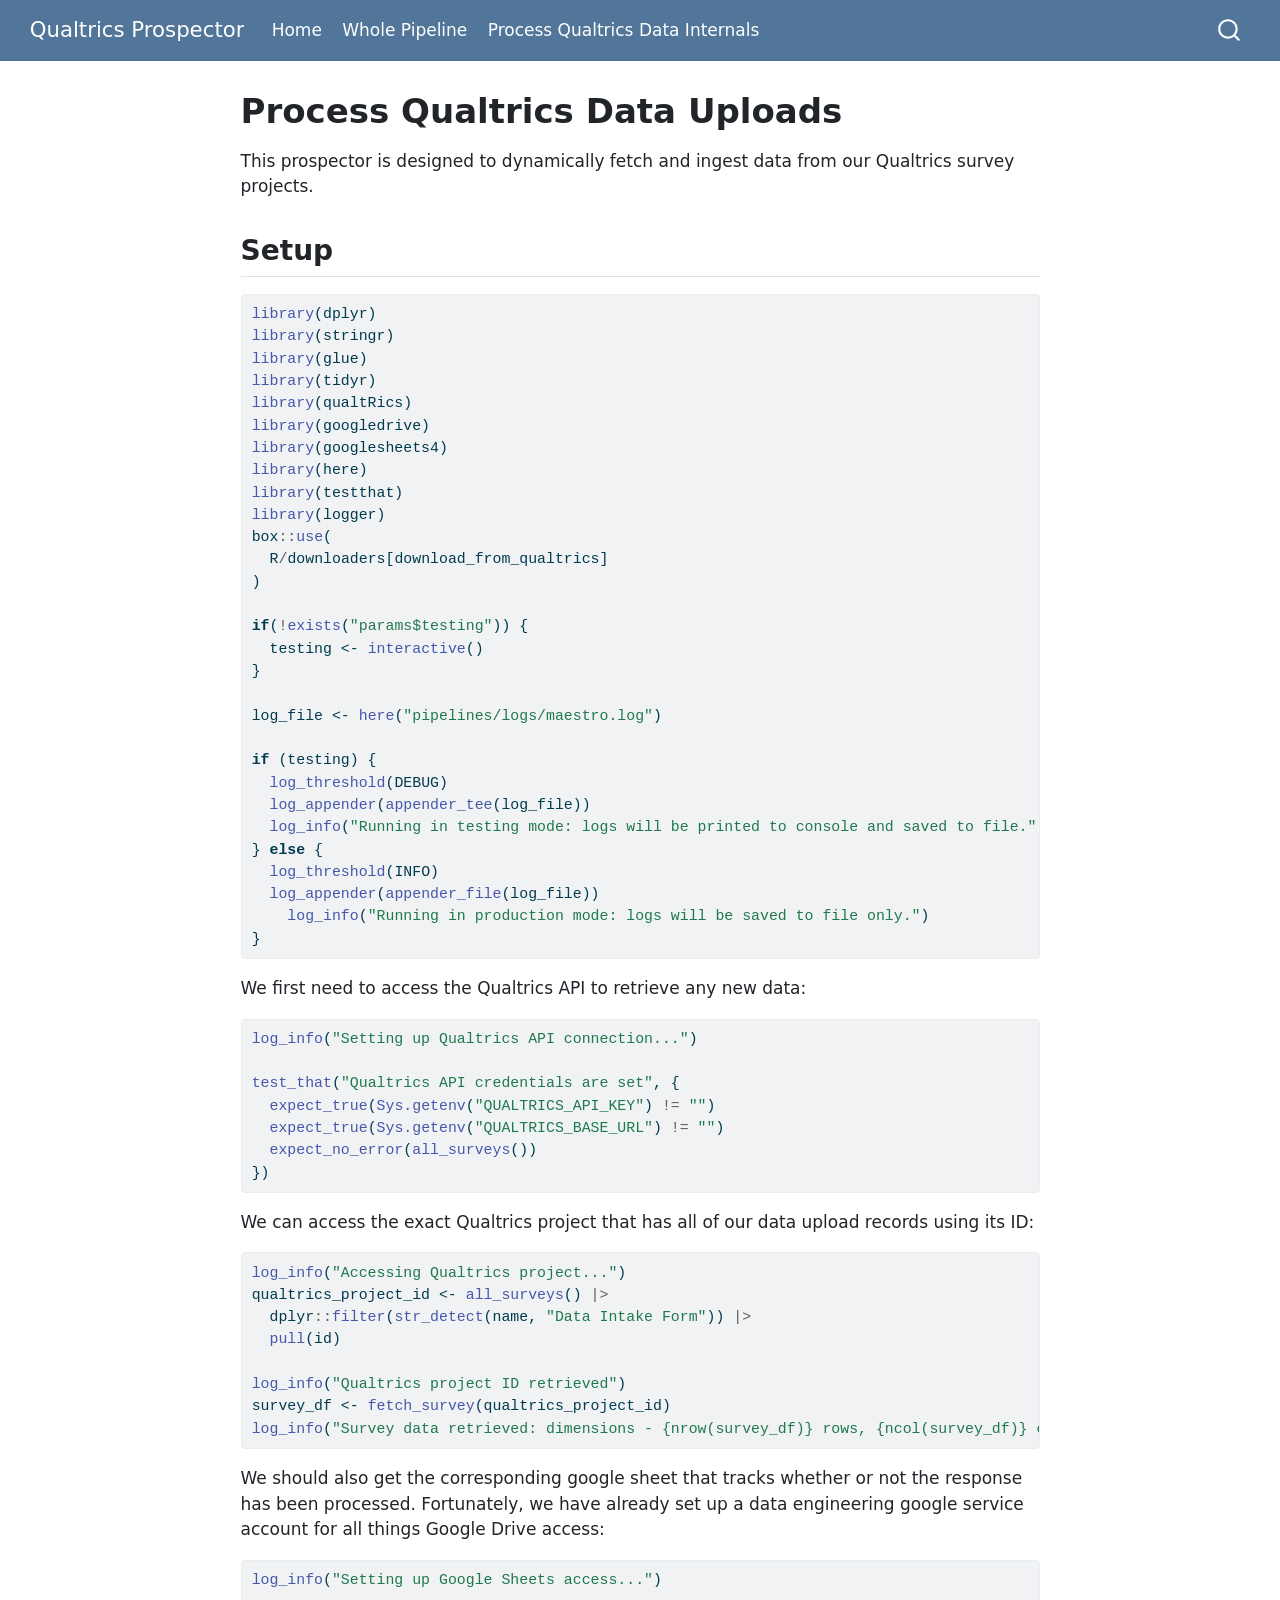
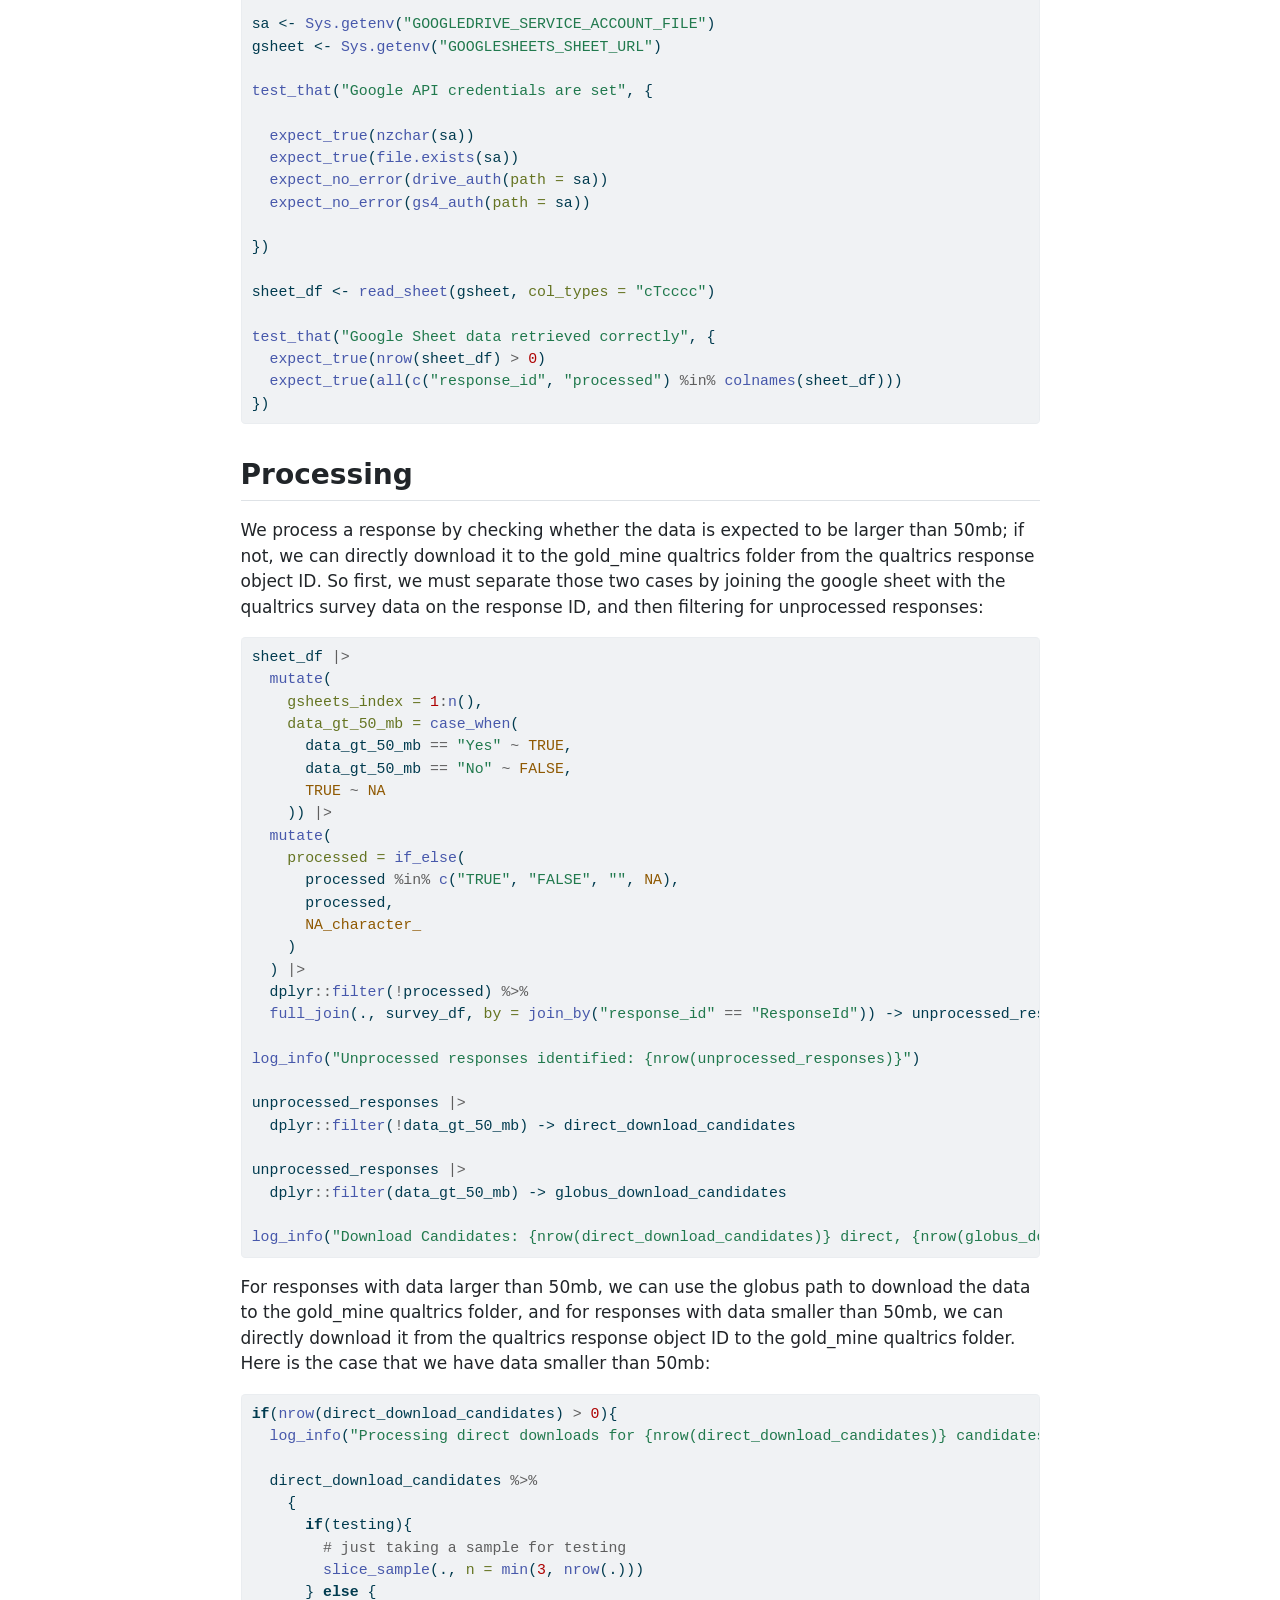
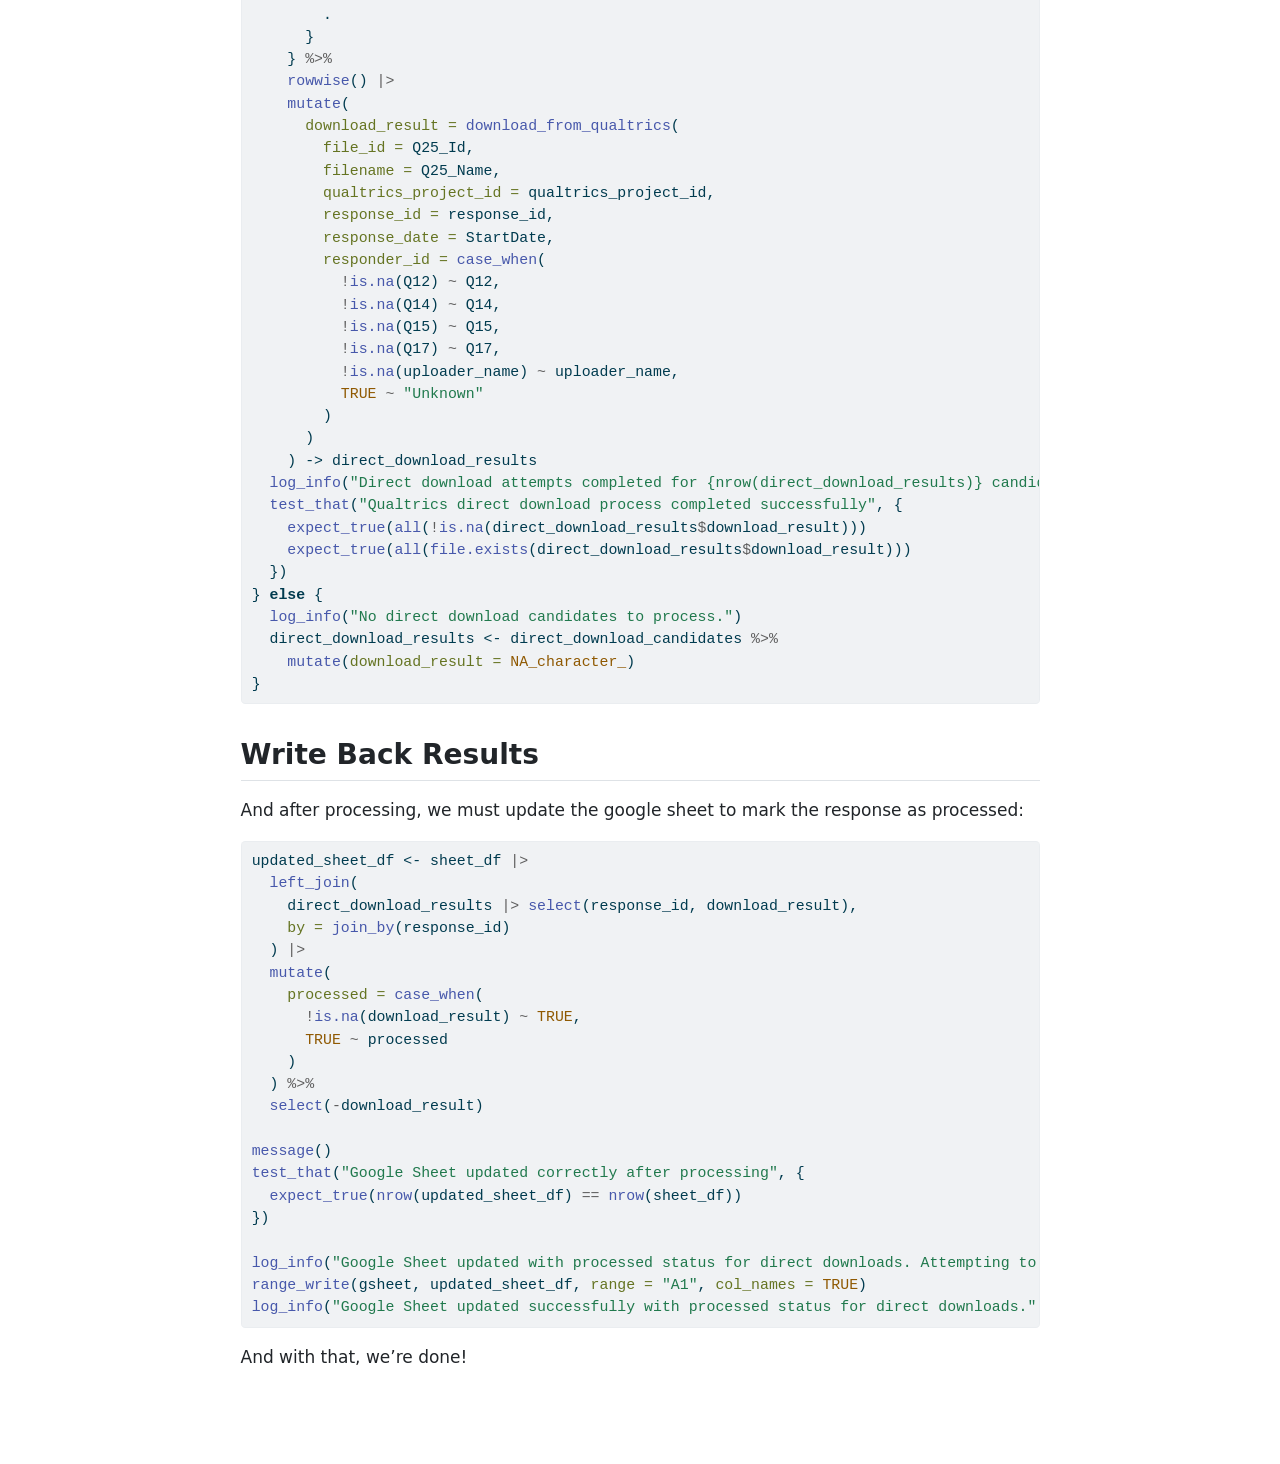
==== docs/notebooks/01_process_qualtrics_data.html @ 0125b968 "cron Maestro Run" ====
<!DOCTYPE html>
<html xmlns="http://www.w3.org/1999/xhtml" lang="en" xml:lang="en"><head>

<meta charset="utf-8">
<meta name="generator" content="quarto-1.9.37">

<meta name="viewport" content="width=device-width, initial-scale=1.0, user-scalable=yes">


<title>Process Qualtrics Data Uploads – Qualtrics Prospector</title>
<style>

code{white-space: pre-wrap;}
span.smallcaps{font-variant: small-caps;}
div.columns{display: flex; gap: min(4vw, 1.5em);}
div.column{flex: auto; overflow-x: auto;}
div.hanging-indent{margin-left: 1.5em; text-indent: -1.5em;}
ul.task-list{list-style: none;}
ul.task-list li input[type="checkbox"] {
width: 0.8em;
margin: 0 0.8em 0.2em -1em;  vertical-align: middle;
}

html { -webkit-text-size-adjust: 100%; }
pre > code.sourceCode { white-space: pre; position: relative; }
pre > code.sourceCode > span { display: inline-block; line-height: 1.25; }
pre > code.sourceCode > span:empty { height: 1.2em; }
.sourceCode { overflow: visible; }
code.sourceCode > span { color: inherit; text-decoration: inherit; }
div.sourceCode { margin: 1em 0; }
pre.sourceCode { margin: 0; }
@media screen {
div.sourceCode { overflow: auto; }
}
@media print {
pre > code.sourceCode { white-space: pre-wrap; }
pre > code.sourceCode > span { text-indent: -5em; padding-left: 5em; }
}
pre.numberSource code
{ counter-reset: source-line 0; }
pre.numberSource code > span
{ position: relative; left: -4em; counter-increment: source-line; }
pre.numberSource code > span > a:first-child::before
{ content: counter(source-line);
position: relative; left: -1em; text-align: right; vertical-align: baseline;
border: none; display: inline-block;
-webkit-touch-callout: none; -webkit-user-select: none;
-khtml-user-select: none; -moz-user-select: none;
-ms-user-select: none; user-select: none;
padding: 0 4px; width: 4em;
}
pre.numberSource { margin-left: 3em; padding-left: 4px; }
div.sourceCode
{ }
@media screen {
pre > code.sourceCode > span > a:first-child::before { text-decoration: underline; }
}
</style>


<script>const headroomChanged = new CustomEvent("quarto-hrChanged", {
  detail: {},
  bubbles: true,
  cancelable: false,
  composed: false,
});

const announceDismiss = () => {
  const annEl = window.document.getElementById("quarto-announcement");
  if (annEl) {
    annEl.remove();

    const annId = annEl.getAttribute("data-announcement-id");
    window.localStorage.setItem(`quarto-announce-${annId}`, "true");
  }
};

const announceRegister = () => {
  const annEl = window.document.getElementById("quarto-announcement");
  if (annEl) {
    const annId = annEl.getAttribute("data-announcement-id");
    const isDismissed =
      window.localStorage.getItem(`quarto-announce-${annId}`) || false;
    if (isDismissed) {
      announceDismiss();
      return;
    } else {
      annEl.classList.remove("hidden");
    }

    const actionEl = annEl.querySelector(".quarto-announcement-action");
    if (actionEl) {
      actionEl.addEventListener("click", function (e) {
        e.preventDefault();
        // Hide the bar immediately
        announceDismiss();
      });
    }
  }
};

window.document.addEventListener("DOMContentLoaded", function () {
  let init = false;

  announceRegister();

  // Manage the back to top button, if one is present.
  let lastScrollTop = window.pageYOffset || document.documentElement.scrollTop;
  const scrollDownBuffer = 5;
  const scrollUpBuffer = 35;
  const btn = document.getElementById("quarto-back-to-top");
  const hideBackToTop = () => {
    btn.style.display = "none";
  };
  const showBackToTop = () => {
    btn.style.display = "inline-block";
  };
  if (btn) {
    window.document.addEventListener(
      "scroll",
      function () {
        const currentScrollTop =
          window.pageYOffset || document.documentElement.scrollTop;

        // Shows and hides the button 'intelligently' as the user scrolls
        if (currentScrollTop - scrollDownBuffer > lastScrollTop) {
          hideBackToTop();
          lastScrollTop = currentScrollTop <= 0 ? 0 : currentScrollTop;
        } else if (currentScrollTop < lastScrollTop - scrollUpBuffer) {
          showBackToTop();
          lastScrollTop = currentScrollTop <= 0 ? 0 : currentScrollTop;
        }

        // Show the button at the bottom, hides it at the top
        if (currentScrollTop <= 0) {
          hideBackToTop();
        } else if (
          window.innerHeight + currentScrollTop >=
          document.body.offsetHeight
        ) {
          showBackToTop();
        }
      },
      false
    );
  }

  function throttle(func, wait) {
    var timeout;
    return function () {
      const context = this;
      const args = arguments;
      const later = function () {
        clearTimeout(timeout);
        timeout = null;
        func.apply(context, args);
      };

      if (!timeout) {
        timeout = setTimeout(later, wait);
      }
    };
  }

  function headerOffset() {
    // Set an offset if there is are fixed top navbar
    const headerEl = window.document.querySelector("header.fixed-top");
    if (headerEl) {
      return headerEl.clientHeight;
    } else {
      return 0;
    }
  }

  function footerOffset() {
    const footerEl = window.document.querySelector("footer.footer");
    if (footerEl) {
      return footerEl.clientHeight;
    } else {
      return 0;
    }
  }

  function dashboardOffset() {
    const dashboardNavEl = window.document.getElementById(
      "quarto-dashboard-header"
    );
    if (dashboardNavEl !== null) {
      return dashboardNavEl.clientHeight;
    } else {
      return 0;
    }
  }

  function updateDocumentOffsetWithoutAnimation() {
    updateDocumentOffset(false);
  }

  function updateDocumentOffset(animated) {
    // set body offset
    const topOffset = headerOffset();
    const bodyOffset = topOffset + footerOffset() + dashboardOffset();
    const bodyEl = window.document.body;
    bodyEl.setAttribute("data-bs-offset", topOffset);
    bodyEl.style.paddingTop = topOffset + "px";

    // deal with sidebar offsets
    const sidebars = window.document.querySelectorAll(
      ".sidebar, .headroom-target"
    );
    sidebars.forEach((sidebar) => {
      if (!animated) {
        sidebar.classList.add("notransition");
        // Remove the no transition class after the animation has time to complete
        setTimeout(function () {
          sidebar.classList.remove("notransition");
        }, 201);
      }

      if (window.Headroom && sidebar.classList.contains("sidebar-unpinned")) {
        sidebar.style.top = "0";
        sidebar.style.maxHeight = "100vh";
      } else {
        sidebar.style.top = topOffset + "px";
        sidebar.style.maxHeight = "calc(100vh - " + topOffset + "px)";
      }
    });

    // allow space for footer
    const mainContainer = window.document.querySelector(".quarto-container");
    if (mainContainer) {
      mainContainer.style.minHeight = "calc(100vh - " + bodyOffset + "px)";
    }

    // link offset
    let linkStyle = window.document.querySelector("#quarto-target-style");
    if (!linkStyle) {
      linkStyle = window.document.createElement("style");
      linkStyle.setAttribute("id", "quarto-target-style");
      window.document.head.appendChild(linkStyle);
    }
    while (linkStyle.firstChild) {
      linkStyle.removeChild(linkStyle.firstChild);
    }
    if (topOffset > 0) {
      linkStyle.appendChild(
        window.document.createTextNode(`
      section:target::before {
        content: "";
        display: block;
        height: ${topOffset}px;
        margin: -${topOffset}px 0 0;
      }`)
      );
    }
    if (init) {
      window.dispatchEvent(headroomChanged);
    }
    init = true;
  }

  // initialize headroom
  var header = window.document.querySelector("#quarto-header");
  if (header && window.Headroom) {
    const headroom = new window.Headroom(header, {
      tolerance: 5,
      onPin: function () {
        const sidebars = window.document.querySelectorAll(
          ".sidebar, .headroom-target"
        );
        sidebars.forEach((sidebar) => {
          sidebar.classList.remove("sidebar-unpinned");
        });
        updateDocumentOffset();
      },
      onUnpin: function () {
        const sidebars = window.document.querySelectorAll(
          ".sidebar, .headroom-target"
        );
        sidebars.forEach((sidebar) => {
          sidebar.classList.add("sidebar-unpinned");
        });
        updateDocumentOffset();
      },
    });
    headroom.init();

    let frozen = false;
    window.quartoToggleHeadroom = function () {
      if (frozen) {
        headroom.unfreeze();
        frozen = false;
      } else {
        headroom.freeze();
        frozen = true;
      }
    };
  }

  window.addEventListener(
    "hashchange",
    function (e) {
      if (
        getComputedStyle(document.documentElement).scrollBehavior !== "smooth"
      ) {
        window.scrollTo(0, window.pageYOffset - headerOffset());
      }
    },
    false
  );

  // Observe size changed for the header
  const headerEl = window.document.querySelector("header.fixed-top");
  if (headerEl && window.ResizeObserver) {
    const observer = new window.ResizeObserver(() => {
      setTimeout(updateDocumentOffsetWithoutAnimation, 0);
    });
    observer.observe(headerEl, {
      attributes: true,
      childList: true,
      characterData: true,
    });
  } else {
    window.addEventListener(
      "resize",
      throttle(updateDocumentOffsetWithoutAnimation, 50)
    );
  }
  setTimeout(updateDocumentOffsetWithoutAnimation, 250);

  // fixup index.html links if we aren't on the filesystem
  if (window.location.protocol !== "file:") {
    const links = window.document.querySelectorAll("a");
    for (let i = 0; i < links.length; i++) {
      if (links[i].href) {
        links[i].dataset.originalHref = links[i].href;
        links[i].href = links[i].href.replace(/\/index\.html/, "/");
      }
    }

    // Fixup any sharing links that require urls
    // Append url to any sharing urls
    const sharingLinks = window.document.querySelectorAll(
      "a.sidebar-tools-main-item, a.quarto-navigation-tool, a.quarto-navbar-tools, a.quarto-navbar-tools-item"
    );
    for (let i = 0; i < sharingLinks.length; i++) {
      const sharingLink = sharingLinks[i];
      const href = sharingLink.getAttribute("href");
      if (href) {
        sharingLink.setAttribute(
          "href",
          href.replace("|url|", window.location.href)
        );
      }
    }

    // Scroll the active navigation item into view, if necessary
    const navSidebar = window.document.querySelector("nav#quarto-sidebar");
    if (navSidebar) {
      // Find the active item
      const activeItem = navSidebar.querySelector("li.sidebar-item a.active");
      if (activeItem) {
        // Wait for the scroll height and height to resolve by observing size changes on the
        // nav element that is scrollable
        const resizeObserver = new ResizeObserver((_entries) => {
          // The bottom of the element
          const elBottom = activeItem.offsetTop;
          const viewBottom = navSidebar.scrollTop + navSidebar.clientHeight;

          // The element height and scroll height are the same, then we are still loading
          if (viewBottom !== navSidebar.scrollHeight) {
            // Determine if the item isn't visible and scroll to it
            if (elBottom >= viewBottom) {
              navSidebar.scrollTop = elBottom;
            }

            // stop observing now since we've completed the scroll
            resizeObserver.unobserve(navSidebar);
          }
        });
        resizeObserver.observe(navSidebar);
      }
    }
  }
});
</script>
<script>/*!
 * headroom.js v0.12.0 - Give your page some headroom. Hide your header until you need it
 * Copyright (c) 2020 Nick Williams - http://wicky.nillia.ms/headroom.js
 * License: MIT
 */

!function(t,n){"object"==typeof exports&&"undefined"!=typeof module?module.exports=n():"function"==typeof define&&define.amd?define(n):(t=t||self).Headroom=n()}(this,function(){"use strict";function t(){return"undefined"!=typeof window}function d(t){return function(t){return t&&t.document&&function(t){return 9===t.nodeType}(t.document)}(t)?function(t){var n=t.document,o=n.body,s=n.documentElement;return{scrollHeight:function(){return Math.max(o.scrollHeight,s.scrollHeight,o.offsetHeight,s.offsetHeight,o.clientHeight,s.clientHeight)},height:function(){return t.innerHeight||s.clientHeight||o.clientHeight},scrollY:function(){return void 0!==t.pageYOffset?t.pageYOffset:(s||o.parentNode||o).scrollTop}}}(t):function(t){return{scrollHeight:function(){return Math.max(t.scrollHeight,t.offsetHeight,t.clientHeight)},height:function(){return Math.max(t.offsetHeight,t.clientHeight)},scrollY:function(){return t.scrollTop}}}(t)}function n(t,s,e){var n,o=function(){var n=!1;try{var t={get passive(){n=!0}};window.addEventListener("test",t,t),window.removeEventListener("test",t,t)}catch(t){n=!1}return n}(),i=!1,r=d(t),l=r.scrollY(),a={};function c(){var t=Math.round(r.scrollY()),n=r.height(),o=r.scrollHeight();a.scrollY=t,a.lastScrollY=l,a.direction=l<t?"down":"up",a.distance=Math.abs(t-l),a.isOutOfBounds=t<0||o<t+n,a.top=t<=s.offset[a.direction],a.bottom=o<=t+n,a.toleranceExceeded=a.distance>s.tolerance[a.direction],e(a),l=t,i=!1}function h(){i||(i=!0,n=requestAnimationFrame(c))}var u=!!o&&{passive:!0,capture:!1};return t.addEventListener("scroll",h,u),c(),{destroy:function(){cancelAnimationFrame(n),t.removeEventListener("scroll",h,u)}}}function o(t){return t===Object(t)?t:{down:t,up:t}}function s(t,n){n=n||{},Object.assign(this,s.options,n),this.classes=Object.assign({},s.options.classes,n.classes),this.elem=t,this.tolerance=o(this.tolerance),this.offset=o(this.offset),this.initialised=!1,this.frozen=!1}return s.prototype={constructor:s,init:function(){return s.cutsTheMustard&&!this.initialised&&(this.addClass("initial"),this.initialised=!0,setTimeout(function(t){t.scrollTracker=n(t.scroller,{offset:t.offset,tolerance:t.tolerance},t.update.bind(t))},100,this)),this},destroy:function(){this.initialised=!1,Object.keys(this.classes).forEach(this.removeClass,this),this.scrollTracker.destroy()},unpin:function(){!this.hasClass("pinned")&&this.hasClass("unpinned")||(this.addClass("unpinned"),this.removeClass("pinned"),this.onUnpin&&this.onUnpin.call(this))},pin:function(){this.hasClass("unpinned")&&(this.addClass("pinned"),this.removeClass("unpinned"),this.onPin&&this.onPin.call(this))},freeze:function(){this.frozen=!0,this.addClass("frozen")},unfreeze:function(){this.frozen=!1,this.removeClass("frozen")},top:function(){this.hasClass("top")||(this.addClass("top"),this.removeClass("notTop"),this.onTop&&this.onTop.call(this))},notTop:function(){this.hasClass("notTop")||(this.addClass("notTop"),this.removeClass("top"),this.onNotTop&&this.onNotTop.call(this))},bottom:function(){this.hasClass("bottom")||(this.addClass("bottom"),this.removeClass("notBottom"),this.onBottom&&this.onBottom.call(this))},notBottom:function(){this.hasClass("notBottom")||(this.addClass("notBottom"),this.removeClass("bottom"),this.onNotBottom&&this.onNotBottom.call(this))},shouldUnpin:function(t){return"down"===t.direction&&!t.top&&t.toleranceExceeded},shouldPin:function(t){return"up"===t.direction&&t.toleranceExceeded||t.top},addClass:function(t){this.elem.classList.add.apply(this.elem.classList,this.classes[t].split(" "))},removeClass:function(t){this.elem.classList.remove.apply(this.elem.classList,this.classes[t].split(" "))},hasClass:function(t){return this.classes[t].split(" ").every(function(t){return this.classList.contains(t)},this.elem)},update:function(t){t.isOutOfBounds||!0!==this.frozen&&(t.top?this.top():this.notTop(),t.bottom?this.bottom():this.notBottom(),this.shouldUnpin(t)?this.unpin():this.shouldPin(t)&&this.pin())}},s.options={tolerance:{up:0,down:0},offset:0,scroller:t()?window:null,classes:{frozen:"headroom--frozen",pinned:"headroom--pinned",unpinned:"headroom--unpinned",top:"headroom--top",notTop:"headroom--not-top",bottom:"headroom--bottom",notBottom:"headroom--not-bottom",initial:"headroom"}},s.cutsTheMustard=!!(t()&&function(){}.bind&&"classList"in document.documentElement&&Object.assign&&Object.keys&&requestAnimationFrame),s});
</script>
<script>/*!
 * clipboard.js v2.0.11
 * https://clipboardjs.com/
 *
 * Licensed MIT © Zeno Rocha
 */
!function(t,e){"object"==typeof exports&&"object"==typeof module?module.exports=e():"function"==typeof define&&define.amd?define([],e):"object"==typeof exports?exports.ClipboardJS=e():t.ClipboardJS=e()}(this,function(){return n={686:function(t,e,n){"use strict";n.d(e,{default:function(){return b}});var e=n(279),i=n.n(e),e=n(370),u=n.n(e),e=n(817),r=n.n(e);function c(t){try{return document.execCommand(t)}catch(t){return}}var a=function(t){t=r()(t);return c("cut"),t};function o(t,e){var n,o,t=(n=t,o="rtl"===document.documentElement.getAttribute("dir"),(t=document.createElement("textarea")).style.fontSize="12pt",t.style.border="0",t.style.padding="0",t.style.margin="0",t.style.position="absolute",t.style[o?"right":"left"]="-9999px",o=window.pageYOffset||document.documentElement.scrollTop,t.style.top="".concat(o,"px"),t.setAttribute("readonly",""),t.value=n,t);return e.container.appendChild(t),e=r()(t),c("copy"),t.remove(),e}var f=function(t){var e=1<arguments.length&&void 0!==arguments[1]?arguments[1]:{container:document.body},n="";return"string"==typeof t?n=o(t,e):t instanceof HTMLInputElement&&!["text","search","url","tel","password"].includes(null==t?void 0:t.type)?n=o(t.value,e):(n=r()(t),c("copy")),n};function l(t){return(l="function"==typeof Symbol&&"symbol"==typeof Symbol.iterator?function(t){return typeof t}:function(t){return t&&"function"==typeof Symbol&&t.constructor===Symbol&&t!==Symbol.prototype?"symbol":typeof t})(t)}var s=function(){var t=0<arguments.length&&void 0!==arguments[0]?arguments[0]:{},e=t.action,n=void 0===e?"copy":e,o=t.container,e=t.target,t=t.text;if("copy"!==n&&"cut"!==n)throw new Error('Invalid "action" value, use either "copy" or "cut"');if(void 0!==e){if(!e||"object"!==l(e)||1!==e.nodeType)throw new Error('Invalid "target" value, use a valid Element');if("copy"===n&&e.hasAttribute("disabled"))throw new Error('Invalid "target" attribute. Please use "readonly" instead of "disabled" attribute');if("cut"===n&&(e.hasAttribute("readonly")||e.hasAttribute("disabled")))throw new Error('Invalid "target" attribute. You can\'t cut text from elements with "readonly" or "disabled" attributes')}return t?f(t,{container:o}):e?"cut"===n?a(e):f(e,{container:o}):void 0};function p(t){return(p="function"==typeof Symbol&&"symbol"==typeof Symbol.iterator?function(t){return typeof t}:function(t){return t&&"function"==typeof Symbol&&t.constructor===Symbol&&t!==Symbol.prototype?"symbol":typeof t})(t)}function d(t,e){for(var n=0;n<e.length;n++){var o=e[n];o.enumerable=o.enumerable||!1,o.configurable=!0,"value"in o&&(o.writable=!0),Object.defineProperty(t,o.key,o)}}function y(t,e){return(y=Object.setPrototypeOf||function(t,e){return t.__proto__=e,t})(t,e)}function h(n){var o=function(){if("undefined"==typeof Reflect||!Reflect.construct)return!1;if(Reflect.construct.sham)return!1;if("function"==typeof Proxy)return!0;try{return Date.prototype.toString.call(Reflect.construct(Date,[],function(){})),!0}catch(t){return!1}}();return function(){var t,e=v(n);return t=o?(t=v(this).constructor,Reflect.construct(e,arguments,t)):e.apply(this,arguments),e=this,!(t=t)||"object"!==p(t)&&"function"!=typeof t?function(t){if(void 0!==t)return t;throw new ReferenceError("this hasn't been initialised - super() hasn't been called")}(e):t}}function v(t){return(v=Object.setPrototypeOf?Object.getPrototypeOf:function(t){return t.__proto__||Object.getPrototypeOf(t)})(t)}function m(t,e){t="data-clipboard-".concat(t);if(e.hasAttribute(t))return e.getAttribute(t)}var b=function(){!function(t,e){if("function"!=typeof e&&null!==e)throw new TypeError("Super expression must either be null or a function");t.prototype=Object.create(e&&e.prototype,{constructor:{value:t,writable:!0,configurable:!0}}),e&&y(t,e)}(r,i());var t,e,n,o=h(r);function r(t,e){var n;return function(t){if(!(t instanceof r))throw new TypeError("Cannot call a class as a function")}(this),(n=o.call(this)).resolveOptions(e),n.listenClick(t),n}return t=r,n=[{key:"copy",value:function(t){var e=1<arguments.length&&void 0!==arguments[1]?arguments[1]:{container:document.body};return f(t,e)}},{key:"cut",value:function(t){return a(t)}},{key:"isSupported",value:function(){var t=0<arguments.length&&void 0!==arguments[0]?arguments[0]:["copy","cut"],t="string"==typeof t?[t]:t,e=!!document.queryCommandSupported;return t.forEach(function(t){e=e&&!!document.queryCommandSupported(t)}),e}}],(e=[{key:"resolveOptions",value:function(){var t=0<arguments.length&&void 0!==arguments[0]?arguments[0]:{};this.action="function"==typeof t.action?t.action:this.defaultAction,this.target="function"==typeof t.target?t.target:this.defaultTarget,this.text="function"==typeof t.text?t.text:this.defaultText,this.container="object"===p(t.container)?t.container:document.body}},{key:"listenClick",value:function(t){var e=this;this.listener=u()(t,"click",function(t){return e.onClick(t)})}},{key:"onClick",value:function(t){var e=t.delegateTarget||t.currentTarget,n=this.action(e)||"copy",t=s({action:n,container:this.container,target:this.target(e),text:this.text(e)});this.emit(t?"success":"error",{action:n,text:t,trigger:e,clearSelection:function(){e&&e.focus(),window.getSelection().removeAllRanges()}})}},{key:"defaultAction",value:function(t){return m("action",t)}},{key:"defaultTarget",value:function(t){t=m("target",t);if(t)return document.querySelector(t)}},{key:"defaultText",value:function(t){return m("text",t)}},{key:"destroy",value:function(){this.listener.destroy()}}])&&d(t.prototype,e),n&&d(t,n),r}()},828:function(t){var e;"undefined"==typeof Element||Element.prototype.matches||((e=Element.prototype).matches=e.matchesSelector||e.mozMatchesSelector||e.msMatchesSelector||e.oMatchesSelector||e.webkitMatchesSelector),t.exports=function(t,e){for(;t&&9!==t.nodeType;){if("function"==typeof t.matches&&t.matches(e))return t;t=t.parentNode}}},438:function(t,e,n){var u=n(828);function i(t,e,n,o,r){var i=function(e,n,t,o){return function(t){t.delegateTarget=u(t.target,n),t.delegateTarget&&o.call(e,t)}}.apply(this,arguments);return t.addEventListener(n,i,r),{destroy:function(){t.removeEventListener(n,i,r)}}}t.exports=function(t,e,n,o,r){return"function"==typeof t.addEventListener?i.apply(null,arguments):"function"==typeof n?i.bind(null,document).apply(null,arguments):("string"==typeof t&&(t=document.querySelectorAll(t)),Array.prototype.map.call(t,function(t){return i(t,e,n,o,r)}))}},879:function(t,n){n.node=function(t){return void 0!==t&&t instanceof HTMLElement&&1===t.nodeType},n.nodeList=function(t){var e=Object.prototype.toString.call(t);return void 0!==t&&("[object NodeList]"===e||"[object HTMLCollection]"===e)&&"length"in t&&(0===t.length||n.node(t[0]))},n.string=function(t){return"string"==typeof t||t instanceof String},n.fn=function(t){return"[object Function]"===Object.prototype.toString.call(t)}},370:function(t,e,n){var f=n(879),l=n(438);t.exports=function(t,e,n){if(!t&&!e&&!n)throw new Error("Missing required arguments");if(!f.string(e))throw new TypeError("Second argument must be a String");if(!f.fn(n))throw new TypeError("Third argument must be a Function");if(f.node(t))return c=e,a=n,(u=t).addEventListener(c,a),{destroy:function(){u.removeEventListener(c,a)}};if(f.nodeList(t))return o=t,r=e,i=n,Array.prototype.forEach.call(o,function(t){t.addEventListener(r,i)}),{destroy:function(){Array.prototype.forEach.call(o,function(t){t.removeEventListener(r,i)})}};if(f.string(t))return t=t,e=e,n=n,l(document.body,t,e,n);throw new TypeError("First argument must be a String, HTMLElement, HTMLCollection, or NodeList");var o,r,i,u,c,a}},817:function(t){t.exports=function(t){var e,n="SELECT"===t.nodeName?(t.focus(),t.value):"INPUT"===t.nodeName||"TEXTAREA"===t.nodeName?((e=t.hasAttribute("readonly"))||t.setAttribute("readonly",""),t.select(),t.setSelectionRange(0,t.value.length),e||t.removeAttribute("readonly"),t.value):(t.hasAttribute("contenteditable")&&t.focus(),n=window.getSelection(),(e=document.createRange()).selectNodeContents(t),n.removeAllRanges(),n.addRange(e),n.toString());return n}},279:function(t){function e(){}e.prototype={on:function(t,e,n){var o=this.e||(this.e={});return(o[t]||(o[t]=[])).push({fn:e,ctx:n}),this},once:function(t,e,n){var o=this;function r(){o.off(t,r),e.apply(n,arguments)}return r._=e,this.on(t,r,n)},emit:function(t){for(var e=[].slice.call(arguments,1),n=((this.e||(this.e={}))[t]||[]).slice(),o=0,r=n.length;o<r;o++)n[o].fn.apply(n[o].ctx,e);return this},off:function(t,e){var n=this.e||(this.e={}),o=n[t],r=[];if(o&&e)for(var i=0,u=o.length;i<u;i++)o[i].fn!==e&&o[i].fn._!==e&&r.push(o[i]);return r.length?n[t]=r:delete n[t],this}},t.exports=e,t.exports.TinyEmitter=e}},r={},o.n=function(t){var e=t&&t.__esModule?function(){return t.default}:function(){return t};return o.d(e,{a:e}),e},o.d=function(t,e){for(var n in e)o.o(e,n)&&!o.o(t,n)&&Object.defineProperty(t,n,{enumerable:!0,get:e[n]})},o.o=function(t,e){return Object.prototype.hasOwnProperty.call(t,e)},o(686).default;function o(t){if(r[t])return r[t].exports;var e=r[t]={exports:{}};return n[t](e,e.exports,o),e.exports}var n,r});</script>
<script>/*! @algolia/autocomplete-js 1.19.1 | MIT License | © Algolia, Inc. and contributors | https://github.com/algolia/autocomplete */
!function(e,t){"object"==typeof exports&&"undefined"!=typeof module?t(exports):"function"==typeof define&&define.amd?define(["exports"],t):t((e="undefined"!=typeof globalThis?globalThis:e||self)["@algolia/autocomplete-js"]={})}(this,(function(e){"use strict";function t(e,t){var n=Object.keys(e);if(Object.getOwnPropertySymbols){var r=Object.getOwnPropertySymbols(e);t&&(r=r.filter((function(t){return Object.getOwnPropertyDescriptor(e,t).enumerable}))),n.push.apply(n,r)}return n}function n(e){for(var n=1;n<arguments.length;n++){var r=null!=arguments[n]?arguments[n]:{};n%2?t(Object(r),!0).forEach((function(t){o(e,t,r[t])})):Object.getOwnPropertyDescriptors?Object.defineProperties(e,Object.getOwnPropertyDescriptors(r)):t(Object(r)).forEach((function(t){Object.defineProperty(e,t,Object.getOwnPropertyDescriptor(r,t))}))}return e}function r(e){return r="function"==typeof Symbol&&"symbol"==typeof Symbol.iterator?function(e){return typeof e}:function(e){return e&&"function"==typeof Symbol&&e.constructor===Symbol&&e!==Symbol.prototype?"symbol":typeof e},r(e)}function o(e,t,n){return(t=function(e){var t=function(e,t){if("object"!=typeof e||null===e)return e;var n=e[Symbol.toPrimitive];if(void 0!==n){var r=n.call(e,t||"default");if("object"!=typeof r)return r;throw new TypeError("@@toPrimitive must return a primitive value.")}return("string"===t?String:Number)(e)}(e,"string");return"symbol"==typeof t?t:String(t)}(t))in e?Object.defineProperty(e,t,{value:n,enumerable:!0,configurable:!0,writable:!0}):e[t]=n,e}function i(){return i=Object.assign?Object.assign.bind():function(e){for(var t=1;t<arguments.length;t++){var n=arguments[t];for(var r in n)Object.prototype.hasOwnProperty.call(n,r)&&(e[r]=n[r])}return e},i.apply(this,arguments)}function u(e,t){if(null==e)return{};var n,r,o=function(e,t){if(null==e)return{};var n,r,o={},i=Object.keys(e);for(r=0;r<i.length;r++)n=i[r],t.indexOf(n)>=0||(o[n]=e[n]);return o}(e,t);if(Object.getOwnPropertySymbols){var i=Object.getOwnPropertySymbols(e);for(r=0;r<i.length;r++)n=i[r],t.indexOf(n)>=0||Object.prototype.propertyIsEnumerable.call(e,n)&&(o[n]=e[n])}return o}function a(e,t){return function(e){if(Array.isArray(e))return e}(e)||function(e,t){var n=null==e?null:"undefined"!=typeof Symbol&&e[Symbol.iterator]||e["@@iterator"];if(null!=n){var r,o,i,u,a=[],l=!0,c=!1;try{if(i=(n=n.call(e)).next,0===t){if(Object(n)!==n)return;l=!1}else for(;!(l=(r=i.call(n)).done)&&(a.push(r.value),a.length!==t);l=!0);}catch(e){c=!0,o=e}finally{try{if(!l&&null!=n.return&&(u=n.return(),Object(u)!==u))return}finally{if(c)throw o}}return a}}(e,t)||c(e,t)||function(){throw new TypeError("Invalid attempt to destructure non-iterable instance.\nIn order to be iterable, non-array objects must have a [Symbol.iterator]() method.")}()}function l(e){return function(e){if(Array.isArray(e))return s(e)}(e)||function(e){if("undefined"!=typeof Symbol&&null!=e[Symbol.iterator]||null!=e["@@iterator"])return Array.from(e)}(e)||c(e)||function(){throw new TypeError("Invalid attempt to spread non-iterable instance.\nIn order to be iterable, non-array objects must have a [Symbol.iterator]() method.")}()}function c(e,t){if(e){if("string"==typeof e)return s(e,t);var n=Object.prototype.toString.call(e).slice(8,-1);return"Object"===n&&e.constructor&&(n=e.constructor.name),"Map"===n||"Set"===n?Array.from(e):"Arguments"===n||/^(?:Ui|I)nt(?:8|16|32)(?:Clamped)?Array$/.test(n)?s(e,t):void 0}}function s(e,t){(null==t||t>e.length)&&(t=e.length);for(var n=0,r=new Array(t);n<t;n++)r[n]=e[n];return r}function f(e){return{current:e}}function p(e,t){var n=void 0;return function(){for(var r=arguments.length,o=new Array(r),i=0;i<r;i++)o[i]=arguments[i];n&&clearTimeout(n),n=setTimeout((function(){return e.apply(void 0,o)}),t)}}function m(e){return e.reduce((function(e,t){return e.concat(t)}),[])}var v=0;function d(){return"autocomplete-".concat(v++)}function y(e,t){return t.reduce((function(e,t){return e&&e[t]}),e)}function b(e){return 0===e.collections.length?0:e.collections.reduce((function(e,t){return e+t.items.length}),0)}function g(e){return e!==Object(e)}function h(e,t){if(e===t)return!0;if(g(e)||g(t)||"function"==typeof e||"function"==typeof t)return e===t;if(Object.keys(e).length!==Object.keys(t).length)return!1;for(var n=0,r=Object.keys(e);n<r.length;n++){var o=r[n];if(!(o in t))return!1;if(!h(e[o],t[o]))return!1}return!0}var _=function(){};var O="1.19.1",S=[{segment:"autocomplete-core",version:O}];function j(e){var t=e.item,n=e.items,r=void 0===n?[]:n;return{index:t.__autocomplete_indexName,items:[t],positions:[1+r.findIndex((function(e){return e.objectID===t.objectID}))],queryID:t.__autocomplete_queryID,algoliaSource:["autocomplete"]}}function P(e,t){return function(e){if(Array.isArray(e))return e}(e)||function(e,t){var n=null==e?null:"undefined"!=typeof Symbol&&e[Symbol.iterator]||e["@@iterator"];if(null!=n){var r,o,i,u,a=[],l=!0,c=!1;try{if(i=(n=n.call(e)).next,0===t){if(Object(n)!==n)return;l=!1}else for(;!(l=(r=i.call(n)).done)&&(a.push(r.value),a.length!==t);l=!0);}catch(e){c=!0,o=e}finally{try{if(!l&&null!=n.return&&(u=n.return(),Object(u)!==u))return}finally{if(c)throw o}}return a}}(e,t)||function(e,t){if(!e)return;if("string"==typeof e)return w(e,t);var n=Object.prototype.toString.call(e).slice(8,-1);"Object"===n&&e.constructor&&(n=e.constructor.name);if("Map"===n||"Set"===n)return Array.from(e);if("Arguments"===n||/^(?:Ui|I)nt(?:8|16|32)(?:Clamped)?Array$/.test(n))return w(e,t)}(e,t)||function(){throw new TypeError("Invalid attempt to destructure non-iterable instance.\nIn order to be iterable, non-array objects must have a [Symbol.iterator]() method.")}()}function w(e,t){(null==t||t>e.length)&&(t=e.length);for(var n=0,r=new Array(t);n<t;n++)r[n]=e[n];return r}var I=["items"],A=["items"];function E(e){return E="function"==typeof Symbol&&"symbol"==typeof Symbol.iterator?function(e){return typeof e}:function(e){return e&&"function"==typeof Symbol&&e.constructor===Symbol&&e!==Symbol.prototype?"symbol":typeof e},E(e)}function D(e){return function(e){if(Array.isArray(e))return C(e)}(e)||function(e){if("undefined"!=typeof Symbol&&null!=e[Symbol.iterator]||null!=e["@@iterator"])return Array.from(e)}(e)||function(e,t){if(!e)return;if("string"==typeof e)return C(e,t);var n=Object.prototype.toString.call(e).slice(8,-1);"Object"===n&&e.constructor&&(n=e.constructor.name);if("Map"===n||"Set"===n)return Array.from(e);if("Arguments"===n||/^(?:Ui|I)nt(?:8|16|32)(?:Clamped)?Array$/.test(n))return C(e,t)}(e)||function(){throw new TypeError("Invalid attempt to spread non-iterable instance.\nIn order to be iterable, non-array objects must have a [Symbol.iterator]() method.")}()}function C(e,t){(null==t||t>e.length)&&(t=e.length);for(var n=0,r=new Array(t);n<t;n++)r[n]=e[n];return r}function k(e,t){if(null==e)return{};var n,r,o=function(e,t){if(null==e)return{};var n,r,o={},i=Object.keys(e);for(r=0;r<i.length;r++)n=i[r],t.indexOf(n)>=0||(o[n]=e[n]);return o}(e,t);if(Object.getOwnPropertySymbols){var i=Object.getOwnPropertySymbols(e);for(r=0;r<i.length;r++)n=i[r],t.indexOf(n)>=0||Object.prototype.propertyIsEnumerable.call(e,n)&&(o[n]=e[n])}return o}function x(e,t){var n=Object.keys(e);if(Object.getOwnPropertySymbols){var r=Object.getOwnPropertySymbols(e);t&&(r=r.filter((function(t){return Object.getOwnPropertyDescriptor(e,t).enumerable}))),n.push.apply(n,r)}return n}function N(e){for(var t=1;t<arguments.length;t++){var n=null!=arguments[t]?arguments[t]:{};t%2?x(Object(n),!0).forEach((function(t){T(e,t,n[t])})):Object.getOwnPropertyDescriptors?Object.defineProperties(e,Object.getOwnPropertyDescriptors(n)):x(Object(n)).forEach((function(t){Object.defineProperty(e,t,Object.getOwnPropertyDescriptor(n,t))}))}return e}function T(e,t,n){return(t=function(e){var t=function(e,t){if("object"!==E(e)||null===e)return e;var n=e[Symbol.toPrimitive];if(void 0!==n){var r=n.call(e,t||"default");if("object"!==E(r))return r;throw new TypeError("@@toPrimitive must return a primitive value.")}return("string"===t?String:Number)(e)}(e,"string");return"symbol"===E(t)?t:String(t)}(t))in e?Object.defineProperty(e,t,{value:n,enumerable:!0,configurable:!0,writable:!0}):e[t]=n,e}function q(e){for(var t=arguments.length>1&&void 0!==arguments[1]?arguments[1]:20,n=[],r=0;r<e.objectIDs.length;r+=t)n.push(N(N({},e),{},{objectIDs:e.objectIDs.slice(r,r+t)}));return n}function B(e){return e.map((function(e){var t=e.items,n=k(e,I);return N(N({},n),{},{objectIDs:(null==t?void 0:t.map((function(e){return e.objectID})))||n.objectIDs})}))}function R(e){var t,n,r,o=(t=P((e.version||"").split(".").map(Number),2),n=t[0],r=t[1],n>=3||2===n&&r>=4||1===n&&r>=10);function i(t,n,r){if(o&&void 0!==r){var i=r[0].__autocomplete_algoliaCredentials,u={"X-Algolia-Application-Id":i.appId,"X-Algolia-API-Key":i.apiKey};e.apply(void 0,[t].concat(D(n),[{headers:u}]))}else e.apply(void 0,[t].concat(D(n)))}return{init:function(t,n){e("init",{appId:t,apiKey:n})},setAuthenticatedUserToken:function(t){e("setAuthenticatedUserToken",t)},setUserToken:function(t){e("setUserToken",t)},clickedObjectIDsAfterSearch:function(){for(var e=arguments.length,t=new Array(e),n=0;n<e;n++)t[n]=arguments[n];t.length>0&&i("clickedObjectIDsAfterSearch",B(t),t[0].items)},clickedObjectIDs:function(){for(var e=arguments.length,t=new Array(e),n=0;n<e;n++)t[n]=arguments[n];t.length>0&&i("clickedObjectIDs",B(t),t[0].items)},clickedFilters:function(){for(var t=arguments.length,n=new Array(t),r=0;r<t;r++)n[r]=arguments[r];n.length>0&&e.apply(void 0,["clickedFilters"].concat(n))},convertedObjectIDsAfterSearch:function(){for(var e=arguments.length,t=new Array(e),n=0;n<e;n++)t[n]=arguments[n];t.length>0&&i("convertedObjectIDsAfterSearch",B(t),t[0].items)},convertedObjectIDs:function(){for(var e=arguments.length,t=new Array(e),n=0;n<e;n++)t[n]=arguments[n];t.length>0&&i("convertedObjectIDs",B(t),t[0].items)},convertedFilters:function(){for(var t=arguments.length,n=new Array(t),r=0;r<t;r++)n[r]=arguments[r];n.length>0&&e.apply(void 0,["convertedFilters"].concat(n))},viewedObjectIDs:function(){for(var e=arguments.length,t=new Array(e),n=0;n<e;n++)t[n]=arguments[n];t.length>0&&t.reduce((function(e,t){var n=t.items,r=k(t,A);return[].concat(D(e),D(q(N(N({},r),{},{objectIDs:(null==n?void 0:n.map((function(e){return e.objectID})))||r.objectIDs})).map((function(e){return{items:n,payload:e}}))))}),[]).forEach((function(e){var t=e.items;return i("viewedObjectIDs",[e.payload],t)}))},viewedFilters:function(){for(var t=arguments.length,n=new Array(t),r=0;r<t;r++)n[r]=arguments[r];n.length>0&&e.apply(void 0,["viewedFilters"].concat(n))}}}function L(e){var t=e.items.reduce((function(e,t){var n;return e[t.__autocomplete_indexName]=(null!==(n=e[t.__autocomplete_indexName])&&void 0!==n?n:[]).concat(t),e}),{});return Object.keys(t).map((function(e){return{index:e,items:t[e],algoliaSource:["autocomplete"]}}))}function F(e){return e.objectID&&e.__autocomplete_indexName&&e.__autocomplete_queryID}function U(e){return U="function"==typeof Symbol&&"symbol"==typeof Symbol.iterator?function(e){return typeof e}:function(e){return e&&"function"==typeof Symbol&&e.constructor===Symbol&&e!==Symbol.prototype?"symbol":typeof e},U(e)}function M(e){return function(e){if(Array.isArray(e))return H(e)}(e)||function(e){if("undefined"!=typeof Symbol&&null!=e[Symbol.iterator]||null!=e["@@iterator"])return Array.from(e)}(e)||function(e,t){if(!e)return;if("string"==typeof e)return H(e,t);var n=Object.prototype.toString.call(e).slice(8,-1);"Object"===n&&e.constructor&&(n=e.constructor.name);if("Map"===n||"Set"===n)return Array.from(e);if("Arguments"===n||/^(?:Ui|I)nt(?:8|16|32)(?:Clamped)?Array$/.test(n))return H(e,t)}(e)||function(){throw new TypeError("Invalid attempt to spread non-iterable instance.\nIn order to be iterable, non-array objects must have a [Symbol.iterator]() method.")}()}function H(e,t){(null==t||t>e.length)&&(t=e.length);for(var n=0,r=new Array(t);n<t;n++)r[n]=e[n];return r}function V(e,t){var n=Object.keys(e);if(Object.getOwnPropertySymbols){var r=Object.getOwnPropertySymbols(e);t&&(r=r.filter((function(t){return Object.getOwnPropertyDescriptor(e,t).enumerable}))),n.push.apply(n,r)}return n}function W(e){for(var t=1;t<arguments.length;t++){var n=null!=arguments[t]?arguments[t]:{};t%2?V(Object(n),!0).forEach((function(t){Q(e,t,n[t])})):Object.getOwnPropertyDescriptors?Object.defineProperties(e,Object.getOwnPropertyDescriptors(n)):V(Object(n)).forEach((function(t){Object.defineProperty(e,t,Object.getOwnPropertyDescriptor(n,t))}))}return e}function Q(e,t,n){return(t=function(e){var t=function(e,t){if("object"!==U(e)||null===e)return e;var n=e[Symbol.toPrimitive];if(void 0!==n){var r=n.call(e,t||"default");if("object"!==U(r))return r;throw new TypeError("@@toPrimitive must return a primitive value.")}return("string"===t?String:Number)(e)}(e,"string");return"symbol"===U(t)?t:String(t)}(t))in e?Object.defineProperty(e,t,{value:n,enumerable:!0,configurable:!0,writable:!0}):e[t]=n,e}var K="2.15.0",$="https://cdn.jsdelivr.net/npm/search-insights@".concat(K,"/dist/search-insights.min.js"),z=p((function(e){var t=e.onItemsChange,n=e.items,r=e.insights,o=e.state;t({insights:r,insightsEvents:L({items:n}).map((function(e){return W({eventName:"Items Viewed"},e)})),state:o})}),400);function G(e){var t=function(e){return W({onItemsChange:function(e){var t=e.insights,n=e.insightsEvents,r=e.state;t.viewedObjectIDs.apply(t,M(n.map((function(e){return W(W({},e),{},{algoliaSource:J(e.algoliaSource,r.context)})}))))},onSelect:function(e){var t=e.insights,n=e.insightsEvents,r=e.state;t.clickedObjectIDsAfterSearch.apply(t,M(n.map((function(e){return W(W({},e),{},{algoliaSource:J(e.algoliaSource,r.context)})}))))},onActive:_,__autocomplete_clickAnalytics:!0},e)}(e),n=t.insightsClient,r=t.insightsInitParams,o=t.onItemsChange,i=t.onSelect,u=t.onActive,a=t.__autocomplete_clickAnalytics,l=n;if(n||function(e){if("undefined"!=typeof window)e({window:window})}((function(e){var t=e.window,n=t.AlgoliaAnalyticsObject||"aa";"string"==typeof n&&(l=t[n]),l||(t.AlgoliaAnalyticsObject=n,t[n]||(t[n]=function(){t[n].queue||(t[n].queue=[]);for(var e=arguments.length,r=new Array(e),o=0;o<e;o++)r[o]=arguments[o];t[n].queue.push(r)}),t[n].version=K,l=t[n],function(e){var t="[Autocomplete]: Could not load search-insights.js. Please load it manually following https://alg.li/insights-autocomplete";try{var n=e.document.createElement("script");n.async=!0,n.src=$,n.onerror=function(){console.error(t)},document.body.appendChild(n)}catch(e){console.error(t)}}(t))})),!l)return{};r&&l("init",W({partial:!0},r));var c=R(l),s=f([]),m=p((function(e){var t=e.state;if(t.isOpen){var n=t.collections.reduce((function(e,t){return[].concat(M(e),M(t.items))}),[]).filter(F);h(s.current.map((function(e){return e.objectID})),n.map((function(e){return e.objectID})))||(s.current=n,n.length>0&&z({onItemsChange:o,items:n,insights:c,state:t}))}}),0);return{name:"aa.algoliaInsightsPlugin",subscribe:function(e){var t=e.setContext,n=e.onSelect,r=e.onActive;function o(e){t({algoliaInsightsPlugin:{__algoliaSearchParameters:W(W({},a?{clickAnalytics:!0}:{}),e?{userToken:X(e)}:{}),insights:c}})}l("addAlgoliaAgent","insights-plugin"),o(),l("onUserTokenChange",(function(e){o(e)})),l("getUserToken",null,(function(e,t){o(t)})),n((function(e){var t=e.item,n=e.state,r=e.event,o=e.source;F(t)&&i({state:n,event:r,insights:c,item:t,insightsEvents:[W({eventName:"Item Selected"},j({item:t,items:o.getItems().filter(F)}))]})})),r((function(e){var t=e.item,n=e.source,r=e.state,o=e.event;F(t)&&u({state:r,event:o,insights:c,item:t,insightsEvents:[W({eventName:"Item Active"},j({item:t,items:n.getItems().filter(F)}))]})}))},onStateChange:function(e){var t=e.state;m({state:t})},__autocomplete_pluginOptions:e}}function J(){var e,t=arguments.length>0&&void 0!==arguments[0]?arguments[0]:[],n=arguments.length>1?arguments[1]:void 0;return[].concat(M(t),["autocomplete-internal"],M(null!==(e=n.algoliaInsightsPlugin)&&void 0!==e&&e.__automaticInsights?["autocomplete-automatic"]:[]))}function X(e){return"number"==typeof e?e.toString():e}function Y(e,t){var n=t;return{then:function(t,r){return Y(e.then(ee(t,n,e),ee(r,n,e)),n)},catch:function(t){return Y(e.catch(ee(t,n,e)),n)},finally:function(t){return t&&n.onCancelList.push(t),Y(e.finally(ee(t&&function(){return n.onCancelList=[],t()},n,e)),n)},cancel:function(){n.isCanceled=!0;var e=n.onCancelList;n.onCancelList=[],e.forEach((function(e){e()}))},isCanceled:function(){return!0===n.isCanceled}}}function Z(e){return Y(e,{isCanceled:!1,onCancelList:[]})}function ee(e,t,n){return e?function(n){return t.isCanceled?n:e(n)}:n}var te,ne=!0;function re(e,t,n,r){if(!n)return null;if(e<0&&(null===t||null!==r&&0===t))return n+e;var o=(null===t?-1:t)+e;return o<=-1||o>=n?null===r?null:0:o}function oe(e,t){var n=Object.keys(e);if(Object.getOwnPropertySymbols){var r=Object.getOwnPropertySymbols(e);t&&(r=r.filter((function(t){return Object.getOwnPropertyDescriptor(e,t).enumerable}))),n.push.apply(n,r)}return n}function ie(e){for(var t=1;t<arguments.length;t++){var n=null!=arguments[t]?arguments[t]:{};t%2?oe(Object(n),!0).forEach((function(t){ue(e,t,n[t])})):Object.getOwnPropertyDescriptors?Object.defineProperties(e,Object.getOwnPropertyDescriptors(n)):oe(Object(n)).forEach((function(t){Object.defineProperty(e,t,Object.getOwnPropertyDescriptor(n,t))}))}return e}function ue(e,t,n){return(t=function(e){var t=function(e,t){if("object"!==ae(e)||null===e)return e;var n=e[Symbol.toPrimitive];if(void 0!==n){var r=n.call(e,t||"default");if("object"!==ae(r))return r;throw new TypeError("@@toPrimitive must return a primitive value.")}return("string"===t?String:Number)(e)}(e,"string");return"symbol"===ae(t)?t:String(t)}(t))in e?Object.defineProperty(e,t,{value:n,enumerable:!0,configurable:!0,writable:!0}):e[t]=n,e}function ae(e){return ae="function"==typeof Symbol&&"symbol"==typeof Symbol.iterator?function(e){return typeof e}:function(e){return e&&"function"==typeof Symbol&&e.constructor===Symbol&&e!==Symbol.prototype?"symbol":typeof e},ae(e)}function le(e,t){var n="undefined"!=typeof Symbol&&e[Symbol.iterator]||e["@@iterator"];if(!n){if(Array.isArray(e)||(n=function(e,t){if(!e)return;if("string"==typeof e)return ce(e,t);var n=Object.prototype.toString.call(e).slice(8,-1);"Object"===n&&e.constructor&&(n=e.constructor.name);if("Map"===n||"Set"===n)return Array.from(e);if("Arguments"===n||/^(?:Ui|I)nt(?:8|16|32)(?:Clamped)?Array$/.test(n))return ce(e,t)}(e))||t&&e&&"number"==typeof e.length){n&&(e=n);var r=0,o=function(){};return{s:o,n:function(){return r>=e.length?{done:!0}:{done:!1,value:e[r++]}},e:function(e){throw e},f:o}}throw new TypeError("Invalid attempt to iterate non-iterable instance.\nIn order to be iterable, non-array objects must have a [Symbol.iterator]() method.")}var i,u=!0,a=!1;return{s:function(){n=n.call(e)},n:function(){var e=n.next();return u=e.done,e},e:function(e){a=!0,i=e},f:function(){try{u||null==n.return||n.return()}finally{if(a)throw i}}}}function ce(e,t){(null==t||t>e.length)&&(t=e.length);for(var n=0,r=new Array(t);n<t;n++)r[n]=e[n];return r}var se=function(e,t){var n,r=!1,o=[],i=le(e);try{for(i.s();!(n=i.n()).done;){var u,a,l,c=null===(u=n.value.__autocomplete_pluginOptions)||void 0===u||null===(a=(l=u).awaitSubmit)||void 0===a?void 0:a.call(l);if("number"==typeof c)o.push(c);else if(!0===c){r=!0;break}}}catch(e){i.e(e)}finally{i.f()}return r?t.wait():o.length>0?t.wait(Math.max.apply(Math,o)):void 0};function fe(e){var t=function(e){var t=e.collections.map((function(e){return e.items.length})).reduce((function(e,t,n){var r=(e[n-1]||0)+t;return e.push(r),e}),[]).reduce((function(t,n){return n<=e.activeItemId?t+1:t}),0);return e.collections[t]}(e);if(!t)return null;var n=t.items[function(e){for(var t=e.state,n=e.collection,r=!1,o=0,i=0;!1===r;){var u=t.collections[o];if(u===n){r=!0;break}i+=u.items.length,o++}return t.activeItemId-i}({state:e,collection:t})],r=t.source;return{item:n,itemInputValue:r.getItemInputValue({item:n,state:e}),itemUrl:r.getItemUrl({item:n,state:e}),source:r}}function pe(e,t,n){return[e,null==n?void 0:n.sourceId,t].filter(Boolean).join("-").replace(/\s/g,"")}var me=/((gt|sm)-|galaxy nexus)|samsung[- ]|samsungbrowser/i;function ve(e){return e.nativeEvent||e}function de(e){return de="function"==typeof Symbol&&"symbol"==typeof Symbol.iterator?function(e){return typeof e}:function(e){return e&&"function"==typeof Symbol&&e.constructor===Symbol&&e!==Symbol.prototype?"symbol":typeof e},de(e)}function ye(e,t){var n=Object.keys(e);if(Object.getOwnPropertySymbols){var r=Object.getOwnPropertySymbols(e);t&&(r=r.filter((function(t){return Object.getOwnPropertyDescriptor(e,t).enumerable}))),n.push.apply(n,r)}return n}function be(e,t,n){return(t=function(e){var t=function(e,t){if("object"!==de(e)||null===e)return e;var n=e[Symbol.toPrimitive];if(void 0!==n){var r=n.call(e,t||"default");if("object"!==de(r))return r;throw new TypeError("@@toPrimitive must return a primitive value.")}return("string"===t?String:Number)(e)}(e,"string");return"symbol"===de(t)?t:String(t)}(t))in e?Object.defineProperty(e,t,{value:n,enumerable:!0,configurable:!0,writable:!0}):e[t]=n,e}function ge(e,t,n){var r,o=t.initialState;return{getState:function(){return o},dispatch:function(r,i){var u=function(e){for(var t=1;t<arguments.length;t++){var n=null!=arguments[t]?arguments[t]:{};t%2?ye(Object(n),!0).forEach((function(t){be(e,t,n[t])})):Object.getOwnPropertyDescriptors?Object.defineProperties(e,Object.getOwnPropertyDescriptors(n)):ye(Object(n)).forEach((function(t){Object.defineProperty(e,t,Object.getOwnPropertyDescriptor(n,t))}))}return e}({},o);o=e(o,{type:r,props:t,payload:i}),n({state:o,prevState:u})},pendingRequests:(r=[],{add:function(e){return r.push(e),e.finally((function(){r=r.filter((function(t){return t!==e}))}))},cancelAll:function(){r.forEach((function(e){return e.cancel()}))},isEmpty:function(){return 0===r.length},wait:function(e){return ne?(ne=!1,te=e?Promise.race([Promise.all(r),new Promise((function(t){return setTimeout(t,e)}))]):Promise.all(r),te.then((function(){ne=!0}))):te}})}}function he(e){return he="function"==typeof Symbol&&"symbol"==typeof Symbol.iterator?function(e){return typeof e}:function(e){return e&&"function"==typeof Symbol&&e.constructor===Symbol&&e!==Symbol.prototype?"symbol":typeof e},he(e)}function _e(e,t){var n=Object.keys(e);if(Object.getOwnPropertySymbols){var r=Object.getOwnPropertySymbols(e);t&&(r=r.filter((function(t){return Object.getOwnPropertyDescriptor(e,t).enumerable}))),n.push.apply(n,r)}return n}function Oe(e){for(var t=1;t<arguments.length;t++){var n=null!=arguments[t]?arguments[t]:{};t%2?_e(Object(n),!0).forEach((function(t){Se(e,t,n[t])})):Object.getOwnPropertyDescriptors?Object.defineProperties(e,Object.getOwnPropertyDescriptors(n)):_e(Object(n)).forEach((function(t){Object.defineProperty(e,t,Object.getOwnPropertyDescriptor(n,t))}))}return e}function Se(e,t,n){return(t=function(e){var t=function(e,t){if("object"!==he(e)||null===e)return e;var n=e[Symbol.toPrimitive];if(void 0!==n){var r=n.call(e,t||"default");if("object"!==he(r))return r;throw new TypeError("@@toPrimitive must return a primitive value.")}return("string"===t?String:Number)(e)}(e,"string");return"symbol"===he(t)?t:String(t)}(t))in e?Object.defineProperty(e,t,{value:n,enumerable:!0,configurable:!0,writable:!0}):e[t]=n,e}function je(e){return je="function"==typeof Symbol&&"symbol"==typeof Symbol.iterator?function(e){return typeof e}:function(e){return e&&"function"==typeof Symbol&&e.constructor===Symbol&&e!==Symbol.prototype?"symbol":typeof e},je(e)}function Pe(e){return function(e){if(Array.isArray(e))return we(e)}(e)||function(e){if("undefined"!=typeof Symbol&&null!=e[Symbol.iterator]||null!=e["@@iterator"])return Array.from(e)}(e)||function(e,t){if(!e)return;if("string"==typeof e)return we(e,t);var n=Object.prototype.toString.call(e).slice(8,-1);"Object"===n&&e.constructor&&(n=e.constructor.name);if("Map"===n||"Set"===n)return Array.from(e);if("Arguments"===n||/^(?:Ui|I)nt(?:8|16|32)(?:Clamped)?Array$/.test(n))return we(e,t)}(e)||function(){throw new TypeError("Invalid attempt to spread non-iterable instance.\nIn order to be iterable, non-array objects must have a [Symbol.iterator]() method.")}()}function we(e,t){(null==t||t>e.length)&&(t=e.length);for(var n=0,r=new Array(t);n<t;n++)r[n]=e[n];return r}function Ie(e,t){var n=Object.keys(e);if(Object.getOwnPropertySymbols){var r=Object.getOwnPropertySymbols(e);t&&(r=r.filter((function(t){return Object.getOwnPropertyDescriptor(e,t).enumerable}))),n.push.apply(n,r)}return n}function Ae(e){for(var t=1;t<arguments.length;t++){var n=null!=arguments[t]?arguments[t]:{};t%2?Ie(Object(n),!0).forEach((function(t){Ee(e,t,n[t])})):Object.getOwnPropertyDescriptors?Object.defineProperties(e,Object.getOwnPropertyDescriptors(n)):Ie(Object(n)).forEach((function(t){Object.defineProperty(e,t,Object.getOwnPropertyDescriptor(n,t))}))}return e}function Ee(e,t,n){return(t=function(e){var t=function(e,t){if("object"!==je(e)||null===e)return e;var n=e[Symbol.toPrimitive];if(void 0!==n){var r=n.call(e,t||"default");if("object"!==je(r))return r;throw new TypeError("@@toPrimitive must return a primitive value.")}return("string"===t?String:Number)(e)}(e,"string");return"symbol"===je(t)?t:String(t)}(t))in e?Object.defineProperty(e,t,{value:n,enumerable:!0,configurable:!0,writable:!0}):e[t]=n,e}function De(e,t){var n,r="undefined"!=typeof window?window:{},o=e.plugins||[];return Ae(Ae({debug:!1,openOnFocus:!1,enterKeyHint:void 0,ignoreCompositionEvents:!1,placeholder:"",autoFocus:!1,defaultActiveItemId:null,stallThreshold:300,insights:void 0,environment:r,shouldPanelOpen:function(e){return b(e.state)>0},reshape:function(e){return e.sources}},e),{},{id:null!==(n=e.id)&&void 0!==n?n:d(),plugins:o,initialState:Ae({activeItemId:null,query:"",completion:null,collections:[],isOpen:!1,status:"idle",context:{}},e.initialState),onStateChange:function(t){var n;null===(n=e.onStateChange)||void 0===n||n.call(e,t),o.forEach((function(e){var n;return null===(n=e.onStateChange)||void 0===n?void 0:n.call(e,t)}))},onSubmit:function(t){var n;null===(n=e.onSubmit)||void 0===n||n.call(e,t),o.forEach((function(e){var n;return null===(n=e.onSubmit)||void 0===n?void 0:n.call(e,t)}))},onReset:function(t){var n;null===(n=e.onReset)||void 0===n||n.call(e,t),o.forEach((function(e){var n;return null===(n=e.onReset)||void 0===n?void 0:n.call(e,t)}))},getSources:function(n){return Promise.all([].concat(Pe(o.map((function(e){return e.getSources}))),[e.getSources]).filter(Boolean).map((function(e){return function(e,t){var n=[];return Promise.resolve(e(t)).then((function(e){return Promise.all(e.filter((function(e){return Boolean(e)})).map((function(e){if(e.sourceId,n.includes(e.sourceId))throw new Error("[Autocomplete] The `sourceId` ".concat(JSON.stringify(e.sourceId)," is not unique."));n.push(e.sourceId);var t={getItemInputValue:function(e){return e.state.query},getItemUrl:function(){},onSelect:function(e){(0,e.setIsOpen)(!1)},onActive:_,onResolve:_};Object.keys(t).forEach((function(e){t[e].__default=!0}));var r=ie(ie({},t),e);return Promise.resolve(r)})))}))}(e,n)}))).then((function(e){return m(e)})).then((function(e){return e.map((function(e){return Ae(Ae({},e),{},{onSelect:function(n){e.onSelect(n),t.forEach((function(e){var t;return null===(t=e.onSelect)||void 0===t?void 0:t.call(e,n)}))},onActive:function(n){e.onActive(n),t.forEach((function(e){var t;return null===(t=e.onActive)||void 0===t?void 0:t.call(e,n)}))},onResolve:function(n){e.onResolve(n),t.forEach((function(e){var t;return null===(t=e.onResolve)||void 0===t?void 0:t.call(e,n)}))}})}))}))},navigator:Ae({navigate:function(e){var t=e.itemUrl;r.location.assign(t)},navigateNewTab:function(e){var t=e.itemUrl,n=r.open(t,"_blank","noopener");null==n||n.focus()},navigateNewWindow:function(e){var t=e.itemUrl;r.open(t,"_blank","noopener")}},e.navigator)})}function Ce(e){return Ce="function"==typeof Symbol&&"symbol"==typeof Symbol.iterator?function(e){return typeof e}:function(e){return e&&"function"==typeof Symbol&&e.constructor===Symbol&&e!==Symbol.prototype?"symbol":typeof e},Ce(e)}function ke(e,t){var n=Object.keys(e);if(Object.getOwnPropertySymbols){var r=Object.getOwnPropertySymbols(e);t&&(r=r.filter((function(t){return Object.getOwnPropertyDescriptor(e,t).enumerable}))),n.push.apply(n,r)}return n}function xe(e){for(var t=1;t<arguments.length;t++){var n=null!=arguments[t]?arguments[t]:{};t%2?ke(Object(n),!0).forEach((function(t){Ne(e,t,n[t])})):Object.getOwnPropertyDescriptors?Object.defineProperties(e,Object.getOwnPropertyDescriptors(n)):ke(Object(n)).forEach((function(t){Object.defineProperty(e,t,Object.getOwnPropertyDescriptor(n,t))}))}return e}function Ne(e,t,n){return(t=function(e){var t=function(e,t){if("object"!==Ce(e)||null===e)return e;var n=e[Symbol.toPrimitive];if(void 0!==n){var r=n.call(e,t||"default");if("object"!==Ce(r))return r;throw new TypeError("@@toPrimitive must return a primitive value.")}return("string"===t?String:Number)(e)}(e,"string");return"symbol"===Ce(t)?t:String(t)}(t))in e?Object.defineProperty(e,t,{value:n,enumerable:!0,configurable:!0,writable:!0}):e[t]=n,e}function Te(e){return Te="function"==typeof Symbol&&"symbol"==typeof Symbol.iterator?function(e){return typeof e}:function(e){return e&&"function"==typeof Symbol&&e.constructor===Symbol&&e!==Symbol.prototype?"symbol":typeof e},Te(e)}function qe(e,t){var n=Object.keys(e);if(Object.getOwnPropertySymbols){var r=Object.getOwnPropertySymbols(e);t&&(r=r.filter((function(t){return Object.getOwnPropertyDescriptor(e,t).enumerable}))),n.push.apply(n,r)}return n}function Be(e){for(var t=1;t<arguments.length;t++){var n=null!=arguments[t]?arguments[t]:{};t%2?qe(Object(n),!0).forEach((function(t){Re(e,t,n[t])})):Object.getOwnPropertyDescriptors?Object.defineProperties(e,Object.getOwnPropertyDescriptors(n)):qe(Object(n)).forEach((function(t){Object.defineProperty(e,t,Object.getOwnPropertyDescriptor(n,t))}))}return e}function Re(e,t,n){return(t=function(e){var t=function(e,t){if("object"!==Te(e)||null===e)return e;var n=e[Symbol.toPrimitive];if(void 0!==n){var r=n.call(e,t||"default");if("object"!==Te(r))return r;throw new TypeError("@@toPrimitive must return a primitive value.")}return("string"===t?String:Number)(e)}(e,"string");return"symbol"===Te(t)?t:String(t)}(t))in e?Object.defineProperty(e,t,{value:n,enumerable:!0,configurable:!0,writable:!0}):e[t]=n,e}function Le(e){return function(e){if(Array.isArray(e))return Fe(e)}(e)||function(e){if("undefined"!=typeof Symbol&&null!=e[Symbol.iterator]||null!=e["@@iterator"])return Array.from(e)}(e)||function(e,t){if(!e)return;if("string"==typeof e)return Fe(e,t);var n=Object.prototype.toString.call(e).slice(8,-1);"Object"===n&&e.constructor&&(n=e.constructor.name);if("Map"===n||"Set"===n)return Array.from(e);if("Arguments"===n||/^(?:Ui|I)nt(?:8|16|32)(?:Clamped)?Array$/.test(n))return Fe(e,t)}(e)||function(){throw new TypeError("Invalid attempt to spread non-iterable instance.\nIn order to be iterable, non-array objects must have a [Symbol.iterator]() method.")}()}function Fe(e,t){(null==t||t>e.length)&&(t=e.length);for(var n=0,r=new Array(t);n<t;n++)r[n]=e[n];return r}function Ue(e){return Boolean(e.execute)}function Me(e,t,n){if(o=e,Boolean(null==o?void 0:o.execute)){var r="algolia"===e.requesterId?Object.assign.apply(Object,[{}].concat(Le(Object.keys(n.context).map((function(e){var t;return null===(t=n.context[e])||void 0===t?void 0:t.__algoliaSearchParameters}))))):{};return Be(Be({},e),{},{requests:e.queries.map((function(n){return{query:"algolia"===e.requesterId?Be(Be({},n),{},{params:Be(Be({},r),n.params)}):n,sourceId:t,transformResponse:e.transformResponse}}))})}var o;return{items:e,sourceId:t}}function He(e){var t=e.reduce((function(e,t){if(!Ue(t))return e.push(t),e;var n=t.searchClient,r=t.execute,o=t.requesterId,i=t.requests,u=e.find((function(e){return Ue(t)&&Ue(e)&&e.searchClient===n&&Boolean(o)&&e.requesterId===o}));if(u){var a;(a=u.items).push.apply(a,Le(i))}else{var l={execute:r,requesterId:o,items:i,searchClient:n};e.push(l)}return e}),[]).map((function(e){if(!Ue(e))return Promise.resolve(e);var t=e,n=t.execute,r=t.items;return n({searchClient:t.searchClient,requests:r})}));return Promise.all(t).then((function(e){return m(e)}))}function Ve(e,t,n){return t.map((function(t){var r,o=e.filter((function(e){return e.sourceId===t.sourceId})),i=o.map((function(e){return e.items})),u=o[0].transformResponse,a=u?u({results:r=i,hits:r.map((function(e){return e.hits})).filter(Boolean),facetHits:r.map((function(e){var t;return null===(t=e.facetHits)||void 0===t?void 0:t.map((function(e){return{label:e.value,count:e.count,_highlightResult:{label:{value:e.highlighted}}}}))})).filter(Boolean)}):i;return t.onResolve({source:t,results:i,items:a,state:n.getState()}),a.every(Boolean),'The `getItems` function from source "'.concat(t.sourceId,'" must return an array of items but returned ').concat(JSON.stringify(void 0),".\n\nDid you forget to return items?\n\nSee: https://www.algolia.com/doc/ui-libraries/autocomplete/core-concepts/sources/#param-getitems"),{source:t,items:a}}))}function We(e){return We="function"==typeof Symbol&&"symbol"==typeof Symbol.iterator?function(e){return typeof e}:function(e){return e&&"function"==typeof Symbol&&e.constructor===Symbol&&e!==Symbol.prototype?"symbol":typeof e},We(e)}var Qe=["event","nextState","props","query","refresh","store"];function Ke(e,t){var n=Object.keys(e);if(Object.getOwnPropertySymbols){var r=Object.getOwnPropertySymbols(e);t&&(r=r.filter((function(t){return Object.getOwnPropertyDescriptor(e,t).enumerable}))),n.push.apply(n,r)}return n}function $e(e){for(var t=1;t<arguments.length;t++){var n=null!=arguments[t]?arguments[t]:{};t%2?Ke(Object(n),!0).forEach((function(t){ze(e,t,n[t])})):Object.getOwnPropertyDescriptors?Object.defineProperties(e,Object.getOwnPropertyDescriptors(n)):Ke(Object(n)).forEach((function(t){Object.defineProperty(e,t,Object.getOwnPropertyDescriptor(n,t))}))}return e}function ze(e,t,n){return(t=function(e){var t=function(e,t){if("object"!==We(e)||null===e)return e;var n=e[Symbol.toPrimitive];if(void 0!==n){var r=n.call(e,t||"default");if("object"!==We(r))return r;throw new TypeError("@@toPrimitive must return a primitive value.")}return("string"===t?String:Number)(e)}(e,"string");return"symbol"===We(t)?t:String(t)}(t))in e?Object.defineProperty(e,t,{value:n,enumerable:!0,configurable:!0,writable:!0}):e[t]=n,e}function Ge(e,t){if(null==e)return{};var n,r,o=function(e,t){if(null==e)return{};var n,r,o={},i=Object.keys(e);for(r=0;r<i.length;r++)n=i[r],t.indexOf(n)>=0||(o[n]=e[n]);return o}(e,t);if(Object.getOwnPropertySymbols){var i=Object.getOwnPropertySymbols(e);for(r=0;r<i.length;r++)n=i[r],t.indexOf(n)>=0||Object.prototype.propertyIsEnumerable.call(e,n)&&(o[n]=e[n])}return o}var Je,Xe,Ye,Ze=null,et=(Je=-1,Xe=-1,Ye=void 0,function(e){var t=++Je;return Promise.resolve(e).then((function(e){return Ye&&t<Xe?Ye:(Xe=t,Ye=e,e)}))});function tt(e){var t=e.event,n=e.nextState,r=void 0===n?{}:n,o=e.props,i=e.query,u=e.refresh,a=e.store,l=Ge(e,Qe);Ze&&o.environment.clearTimeout(Ze);var c=l.setCollections,s=l.setIsOpen,f=l.setQuery,p=l.setActiveItemId,v=l.setStatus,d=l.setContext;if(f(i),p(o.defaultActiveItemId),!i&&!1===o.openOnFocus){var y,b=a.getState().collections.map((function(e){return $e($e({},e),{},{items:[]})}));v("idle"),c(b),s(null!==(y=r.isOpen)&&void 0!==y?y:o.shouldPanelOpen({state:a.getState()}));var g=Z(et(b).then((function(){return Promise.resolve()})));return a.pendingRequests.add(g)}v("loading"),Ze=o.environment.setTimeout((function(){v("stalled")}),o.stallThreshold);var h=Z(et(o.getSources($e({query:i,refresh:u,state:a.getState()},l)).then((function(e){return Promise.all(e.map((function(e){return Promise.resolve(e.getItems($e({query:i,refresh:u,state:a.getState()},l))).then((function(t){return Me(t,e.sourceId,a.getState())}))}))).then(He).then((function(t){var n,r=t.some((function(e){return function(e){return!Array.isArray(e)&&Boolean(null==e?void 0:e._automaticInsights)}(e.items)}));r&&d({algoliaInsightsPlugin:$e($e({},(null===(n=a.getState().context)||void 0===n?void 0:n.algoliaInsightsPlugin)||{}),{},{__automaticInsights:r})});return Ve(t,e,a)})).then((function(e){return function(e){var t=e.collections,n=e.props,r=e.state,o=t.reduce((function(e,t){return xe(xe({},e),{},Ne({},t.source.sourceId,xe(xe({},t.source),{},{getItems:function(){return m(t.items)}})))}),{}),i=n.plugins.reduce((function(e,t){return t.reshape?t.reshape(e):e}),{sourcesBySourceId:o,state:r}).sourcesBySourceId;return m(n.reshape({sourcesBySourceId:i,sources:Object.values(i),state:r})).filter(Boolean).map((function(e){return{source:e,items:e.getItems()}}))}({collections:e,props:o,state:a.getState()})}))})))).then((function(e){var n;v("idle"),c(e);var f=o.shouldPanelOpen({state:a.getState()});s(null!==(n=r.isOpen)&&void 0!==n?n:o.openOnFocus&&!i&&f||f);var p=fe(a.getState());if(null!==a.getState().activeItemId&&p){var m=p.item,d=p.itemInputValue,y=p.itemUrl,b=p.source;b.onActive($e({event:t,item:m,itemInputValue:d,itemUrl:y,refresh:u,source:b,state:a.getState()},l))}})).finally((function(){v("idle"),Ze&&o.environment.clearTimeout(Ze)}));return a.pendingRequests.add(h)}function nt(e){return nt="function"==typeof Symbol&&"symbol"==typeof Symbol.iterator?function(e){return typeof e}:function(e){return e&&"function"==typeof Symbol&&e.constructor===Symbol&&e!==Symbol.prototype?"symbol":typeof e},nt(e)}var rt=["event","props","refresh","store"];function ot(e,t){var n=Object.keys(e);if(Object.getOwnPropertySymbols){var r=Object.getOwnPropertySymbols(e);t&&(r=r.filter((function(t){return Object.getOwnPropertyDescriptor(e,t).enumerable}))),n.push.apply(n,r)}return n}function it(e){for(var t=1;t<arguments.length;t++){var n=null!=arguments[t]?arguments[t]:{};t%2?ot(Object(n),!0).forEach((function(t){ut(e,t,n[t])})):Object.getOwnPropertyDescriptors?Object.defineProperties(e,Object.getOwnPropertyDescriptors(n)):ot(Object(n)).forEach((function(t){Object.defineProperty(e,t,Object.getOwnPropertyDescriptor(n,t))}))}return e}function ut(e,t,n){return(t=function(e){var t=function(e,t){if("object"!==nt(e)||null===e)return e;var n=e[Symbol.toPrimitive];if(void 0!==n){var r=n.call(e,t||"default");if("object"!==nt(r))return r;throw new TypeError("@@toPrimitive must return a primitive value.")}return("string"===t?String:Number)(e)}(e,"string");return"symbol"===nt(t)?t:String(t)}(t))in e?Object.defineProperty(e,t,{value:n,enumerable:!0,configurable:!0,writable:!0}):e[t]=n,e}function at(e,t){if(null==e)return{};var n,r,o=function(e,t){if(null==e)return{};var n,r,o={},i=Object.keys(e);for(r=0;r<i.length;r++)n=i[r],t.indexOf(n)>=0||(o[n]=e[n]);return o}(e,t);if(Object.getOwnPropertySymbols){var i=Object.getOwnPropertySymbols(e);for(r=0;r<i.length;r++)n=i[r],t.indexOf(n)>=0||Object.prototype.propertyIsEnumerable.call(e,n)&&(o[n]=e[n])}return o}function lt(e){return lt="function"==typeof Symbol&&"symbol"==typeof Symbol.iterator?function(e){return typeof e}:function(e){return e&&"function"==typeof Symbol&&e.constructor===Symbol&&e!==Symbol.prototype?"symbol":typeof e},lt(e)}var ct=["props","refresh","store"],st=["inputElement","formElement","panelElement"],ft=["inputElement"],pt=["inputElement","maxLength"],mt=["source"],vt=["item","source"];function dt(e,t){var n=Object.keys(e);if(Object.getOwnPropertySymbols){var r=Object.getOwnPropertySymbols(e);t&&(r=r.filter((function(t){return Object.getOwnPropertyDescriptor(e,t).enumerable}))),n.push.apply(n,r)}return n}function yt(e){for(var t=1;t<arguments.length;t++){var n=null!=arguments[t]?arguments[t]:{};t%2?dt(Object(n),!0).forEach((function(t){bt(e,t,n[t])})):Object.getOwnPropertyDescriptors?Object.defineProperties(e,Object.getOwnPropertyDescriptors(n)):dt(Object(n)).forEach((function(t){Object.defineProperty(e,t,Object.getOwnPropertyDescriptor(n,t))}))}return e}function bt(e,t,n){return(t=function(e){var t=function(e,t){if("object"!==lt(e)||null===e)return e;var n=e[Symbol.toPrimitive];if(void 0!==n){var r=n.call(e,t||"default");if("object"!==lt(r))return r;throw new TypeError("@@toPrimitive must return a primitive value.")}return("string"===t?String:Number)(e)}(e,"string");return"symbol"===lt(t)?t:String(t)}(t))in e?Object.defineProperty(e,t,{value:n,enumerable:!0,configurable:!0,writable:!0}):e[t]=n,e}function gt(e,t){if(null==e)return{};var n,r,o=function(e,t){if(null==e)return{};var n,r,o={},i=Object.keys(e);for(r=0;r<i.length;r++)n=i[r],t.indexOf(n)>=0||(o[n]=e[n]);return o}(e,t);if(Object.getOwnPropertySymbols){var i=Object.getOwnPropertySymbols(e);for(r=0;r<i.length;r++)n=i[r],t.indexOf(n)>=0||Object.prototype.propertyIsEnumerable.call(e,n)&&(o[n]=e[n])}return o}function ht(e){var t=e.props,n=e.refresh,r=e.store,o=gt(e,ct);return{getEnvironmentProps:function(e){var n=e.inputElement,o=e.formElement,i=e.panelElement;function u(e){!r.getState().isOpen&&r.pendingRequests.isEmpty()||e.target===n||!1===[o,i].some((function(t){return n=t,r=e.target,n===r||n.contains(r);var n,r}))&&(r.dispatch("blur",null),t.debug||r.pendingRequests.cancelAll())}return yt({onTouchStart:u,onMouseDown:u,onTouchMove:function(e){!1!==r.getState().isOpen&&n===t.environment.document.activeElement&&e.target!==n&&n.blur()}},gt(e,st))},getRootProps:function(e){return yt({role:"combobox","aria-expanded":r.getState().isOpen,"aria-haspopup":"listbox","aria-controls":r.getState().isOpen?r.getState().collections.map((function(e){var n=e.source;return pe(t.id,"list",n)})).join(" "):void 0,"aria-labelledby":pe(t.id,"label")},e)},getFormProps:function(e){e.inputElement;var i=gt(e,ft),u=function(i){var u;t.onSubmit(yt({event:i,refresh:n,state:r.getState()},o)),r.dispatch("submit",null),null===(u=e.inputElement)||void 0===u||u.blur()};return yt({action:"",noValidate:!0,role:"search",onSubmit:function(e){e.preventDefault();var n=se(t.plugins,r.pendingRequests);void 0!==n?n.then((function(){return u(e)})):u(e)},onReset:function(i){var u;i.preventDefault(),t.onReset(yt({event:i,refresh:n,state:r.getState()},o)),r.dispatch("reset",null),null===(u=e.inputElement)||void 0===u||u.focus()}},i)},getLabelProps:function(e){return yt({htmlFor:pe(t.id,"input"),id:pe(t.id,"label")},e)},getInputProps:function(e){var i;function u(e){(t.openOnFocus||Boolean(r.getState().query))&&tt(yt({event:e,props:t,query:r.getState().completion||r.getState().query,refresh:n,store:r},o)),r.dispatch("focus",null)}var a=e||{};a.inputElement;var l=a.maxLength,c=void 0===l?512:l,s=gt(a,pt),f=fe(r.getState()),p=function(e){return Boolean(e&&e.match(me))}((null===(i=t.environment.navigator)||void 0===i?void 0:i.userAgent)||""),m=t.enterKeyHint||(null!=f&&f.itemUrl&&!p?"go":"search");return yt({"aria-autocomplete":"both","aria-activedescendant":r.getState().isOpen&&null!==r.getState().activeItemId?pe(t.id,"item-".concat(r.getState().activeItemId),null==f?void 0:f.source):void 0,"aria-controls":r.getState().isOpen?r.getState().collections.filter((function(e){return e.items.length>0})).map((function(e){var n=e.source;return pe(t.id,"list",n)})).join(" "):void 0,"aria-labelledby":pe(t.id,"label"),value:r.getState().completion||r.getState().query,id:pe(t.id,"input"),autoComplete:"off",autoCorrect:"off",autoCapitalize:"off",enterKeyHint:m,spellCheck:"false",autoFocus:t.autoFocus,placeholder:t.placeholder,maxLength:c,type:"search",onChange:function(e){var i=e.currentTarget.value;t.ignoreCompositionEvents&&ve(e).isComposing?o.setQuery(i):tt(yt({event:e,props:t,query:i.slice(0,c),refresh:n,store:r},o))},onCompositionEnd:function(e){tt(yt({event:e,props:t,query:e.currentTarget.value.slice(0,c),refresh:n,store:r},o))},onKeyDown:function(e){ve(e).isComposing||function(e){var t=e.event,n=e.props,r=e.refresh,o=e.store,i=at(e,rt);if("ArrowUp"===t.key||"ArrowDown"===t.key){var u=function(){var e=fe(o.getState()),t=n.environment.document.getElementById(pe(n.id,"item-".concat(o.getState().activeItemId),null==e?void 0:e.source));t&&(t.scrollIntoViewIfNeeded?t.scrollIntoViewIfNeeded(!1):t.scrollIntoView(!1))},a=function(){var e=fe(o.getState());if(null!==o.getState().activeItemId&&e){var n=e.item,u=e.itemInputValue,a=e.itemUrl,l=e.source;l.onActive(it({event:t,item:n,itemInputValue:u,itemUrl:a,refresh:r,source:l,state:o.getState()},i))}};t.preventDefault(),!1===o.getState().isOpen&&(n.openOnFocus||Boolean(o.getState().query))?tt(it({event:t,props:n,query:o.getState().query,refresh:r,store:o},i)).then((function(){o.dispatch(t.key,{nextActiveItemId:n.defaultActiveItemId}),a(),setTimeout(u,0)})):(o.dispatch(t.key,{}),a(),u())}else if("Escape"===t.key)t.preventDefault(),o.dispatch(t.key,null),o.pendingRequests.cancelAll();else if("Tab"===t.key)o.dispatch("blur",null),o.pendingRequests.cancelAll();else if("Enter"===t.key){if(null===o.getState().activeItemId||o.getState().collections.every((function(e){return 0===e.items.length}))){var l=se(n.plugins,o.pendingRequests);return void(void 0!==l?l.then(o.pendingRequests.cancelAll):n.debug||o.pendingRequests.cancelAll())}t.preventDefault();var c=fe(o.getState()),s=c.item,f=c.itemInputValue,p=c.itemUrl,m=c.source;if(t.metaKey||t.ctrlKey)void 0!==p&&(m.onSelect(it({event:t,item:s,itemInputValue:f,itemUrl:p,refresh:r,source:m,state:o.getState()},i)),n.navigator.navigateNewTab({itemUrl:p,item:s,state:o.getState()}));else if(t.shiftKey)void 0!==p&&(m.onSelect(it({event:t,item:s,itemInputValue:f,itemUrl:p,refresh:r,source:m,state:o.getState()},i)),n.navigator.navigateNewWindow({itemUrl:p,item:s,state:o.getState()}));else if(t.altKey);else{if(void 0!==p)return m.onSelect(it({event:t,item:s,itemInputValue:f,itemUrl:p,refresh:r,source:m,state:o.getState()},i)),void n.navigator.navigate({itemUrl:p,item:s,state:o.getState()});tt(it({event:t,nextState:{isOpen:!1},props:n,query:f,refresh:r,store:o},i)).then((function(){m.onSelect(it({event:t,item:s,itemInputValue:f,itemUrl:p,refresh:r,source:m,state:o.getState()},i))}))}}}(yt({event:e,props:t,refresh:n,store:r},o))},onFocus:u,onBlur:_,onClick:function(n){e.inputElement!==t.environment.document.activeElement||r.getState().isOpen||u(n)}},s)},getPanelProps:function(e){return yt({onMouseDown:function(e){e.preventDefault()},onMouseLeave:function(){r.dispatch("mouseleave",null)}},e)},getListProps:function(e){var n=e||{},r=n.source,o=gt(n,mt);return yt({role:"listbox","aria-labelledby":pe(t.id,"label"),id:pe(t.id,"list",r)},o)},getItemProps:function(e){var i=e.item,u=e.source,a=gt(e,vt);return yt({id:pe(t.id,"item-".concat(i.__autocomplete_id),u),role:"option","aria-selected":r.getState().activeItemId===i.__autocomplete_id,onMouseMove:function(e){if(i.__autocomplete_id!==r.getState().activeItemId){r.dispatch("mousemove",i.__autocomplete_id);var t=fe(r.getState());if(null!==r.getState().activeItemId&&t){var u=t.item,a=t.itemInputValue,l=t.itemUrl,c=t.source;c.onActive(yt({event:e,item:u,itemInputValue:a,itemUrl:l,refresh:n,source:c,state:r.getState()},o))}}},onMouseDown:function(e){e.preventDefault()},onClick:function(e){var a=u.getItemInputValue({item:i,state:r.getState()}),l=u.getItemUrl({item:i,state:r.getState()});(l?Promise.resolve():tt(yt({event:e,nextState:{isOpen:!1},props:t,query:a,refresh:n,store:r},o))).then((function(){u.onSelect(yt({event:e,item:i,itemInputValue:a,itemUrl:l,refresh:n,source:u,state:r.getState()},o))}))}},a)}}}function _t(e){return _t="function"==typeof Symbol&&"symbol"==typeof Symbol.iterator?function(e){return typeof e}:function(e){return e&&"function"==typeof Symbol&&e.constructor===Symbol&&e!==Symbol.prototype?"symbol":typeof e},_t(e)}function Ot(e,t){var n=Object.keys(e);if(Object.getOwnPropertySymbols){var r=Object.getOwnPropertySymbols(e);t&&(r=r.filter((function(t){return Object.getOwnPropertyDescriptor(e,t).enumerable}))),n.push.apply(n,r)}return n}function St(e){for(var t=1;t<arguments.length;t++){var n=null!=arguments[t]?arguments[t]:{};t%2?Ot(Object(n),!0).forEach((function(t){jt(e,t,n[t])})):Object.getOwnPropertyDescriptors?Object.defineProperties(e,Object.getOwnPropertyDescriptors(n)):Ot(Object(n)).forEach((function(t){Object.defineProperty(e,t,Object.getOwnPropertyDescriptor(n,t))}))}return e}function jt(e,t,n){return(t=function(e){var t=function(e,t){if("object"!==_t(e)||null===e)return e;var n=e[Symbol.toPrimitive];if(void 0!==n){var r=n.call(e,t||"default");if("object"!==_t(r))return r;throw new TypeError("@@toPrimitive must return a primitive value.")}return("string"===t?String:Number)(e)}(e,"string");return"symbol"===_t(t)?t:String(t)}(t))in e?Object.defineProperty(e,t,{value:n,enumerable:!0,configurable:!0,writable:!0}):e[t]=n,e}function Pt(e){var t,n,r,o,i=e.plugins,u=e.options,a=null===(t=((null===(n=u.__autocomplete_metadata)||void 0===n?void 0:n.userAgents)||[])[0])||void 0===t?void 0:t.segment,l=a?jt({},a,Object.keys((null===(r=u.__autocomplete_metadata)||void 0===r?void 0:r.options)||{})):{};return{plugins:i.map((function(e){return{name:e.name,options:Object.keys(e.__autocomplete_pluginOptions||[])}})),options:St({"autocomplete-core":Object.keys(u)},l),ua:S.concat((null===(o=u.__autocomplete_metadata)||void 0===o?void 0:o.userAgents)||[])}}function wt(e){var t,n=e.state;return!1===n.isOpen||null===n.activeItemId?null:(null===(t=fe(n))||void 0===t?void 0:t.itemInputValue)||null}function It(e){return It="function"==typeof Symbol&&"symbol"==typeof Symbol.iterator?function(e){return typeof e}:function(e){return e&&"function"==typeof Symbol&&e.constructor===Symbol&&e!==Symbol.prototype?"symbol":typeof e},It(e)}function At(e,t){var n=Object.keys(e);if(Object.getOwnPropertySymbols){var r=Object.getOwnPropertySymbols(e);t&&(r=r.filter((function(t){return Object.getOwnPropertyDescriptor(e,t).enumerable}))),n.push.apply(n,r)}return n}function Et(e){for(var t=1;t<arguments.length;t++){var n=null!=arguments[t]?arguments[t]:{};t%2?At(Object(n),!0).forEach((function(t){Dt(e,t,n[t])})):Object.getOwnPropertyDescriptors?Object.defineProperties(e,Object.getOwnPropertyDescriptors(n)):At(Object(n)).forEach((function(t){Object.defineProperty(e,t,Object.getOwnPropertyDescriptor(n,t))}))}return e}function Dt(e,t,n){return(t=function(e){var t=function(e,t){if("object"!==It(e)||null===e)return e;var n=e[Symbol.toPrimitive];if(void 0!==n){var r=n.call(e,t||"default");if("object"!==It(r))return r;throw new TypeError("@@toPrimitive must return a primitive value.")}return("string"===t?String:Number)(e)}(e,"string");return"symbol"===It(t)?t:String(t)}(t))in e?Object.defineProperty(e,t,{value:n,enumerable:!0,configurable:!0,writable:!0}):e[t]=n,e}var Ct=function(e,t){switch(t.type){case"setActiveItemId":case"mousemove":return Et(Et({},e),{},{activeItemId:t.payload});case"setQuery":return Et(Et({},e),{},{query:t.payload,completion:null});case"setCollections":return Et(Et({},e),{},{collections:t.payload});case"setIsOpen":return Et(Et({},e),{},{isOpen:t.payload});case"setStatus":return Et(Et({},e),{},{status:t.payload});case"setContext":return Et(Et({},e),{},{context:Et(Et({},e.context),t.payload)});case"ArrowDown":var n=Et(Et({},e),{},{activeItemId:t.payload.hasOwnProperty("nextActiveItemId")?t.payload.nextActiveItemId:re(1,e.activeItemId,b(e),t.props.defaultActiveItemId)});return Et(Et({},n),{},{completion:wt({state:n})});case"ArrowUp":var r=Et(Et({},e),{},{activeItemId:re(-1,e.activeItemId,b(e),t.props.defaultActiveItemId)});return Et(Et({},r),{},{completion:wt({state:r})});case"Escape":return e.isOpen?Et(Et({},e),{},{activeItemId:null,isOpen:!1,completion:null}):Et(Et({},e),{},{activeItemId:null,query:"",status:"idle",collections:[]});case"submit":return Et(Et({},e),{},{activeItemId:null,isOpen:!1,status:"idle"});case"reset":return Et(Et({},e),{},{activeItemId:!0===t.props.openOnFocus?t.props.defaultActiveItemId:null,status:"idle",completion:null,query:""});case"focus":return Et(Et({},e),{},{activeItemId:t.props.defaultActiveItemId,isOpen:(t.props.openOnFocus||Boolean(e.query))&&t.props.shouldPanelOpen({state:e})});case"blur":return t.props.debug?e:Et(Et({},e),{},{isOpen:!1,activeItemId:null});case"mouseleave":return Et(Et({},e),{},{activeItemId:t.props.defaultActiveItemId});default:return"The reducer action ".concat(JSON.stringify(t.type)," is not supported."),e}};function kt(e){return kt="function"==typeof Symbol&&"symbol"==typeof Symbol.iterator?function(e){return typeof e}:function(e){return e&&"function"==typeof Symbol&&e.constructor===Symbol&&e!==Symbol.prototype?"symbol":typeof e},kt(e)}function xt(e,t){var n=Object.keys(e);if(Object.getOwnPropertySymbols){var r=Object.getOwnPropertySymbols(e);t&&(r=r.filter((function(t){return Object.getOwnPropertyDescriptor(e,t).enumerable}))),n.push.apply(n,r)}return n}function Nt(e){for(var t=1;t<arguments.length;t++){var n=null!=arguments[t]?arguments[t]:{};t%2?xt(Object(n),!0).forEach((function(t){Tt(e,t,n[t])})):Object.getOwnPropertyDescriptors?Object.defineProperties(e,Object.getOwnPropertyDescriptors(n)):xt(Object(n)).forEach((function(t){Object.defineProperty(e,t,Object.getOwnPropertyDescriptor(n,t))}))}return e}function Tt(e,t,n){return(t=function(e){var t=function(e,t){if("object"!==kt(e)||null===e)return e;var n=e[Symbol.toPrimitive];if(void 0!==n){var r=n.call(e,t||"default");if("object"!==kt(r))return r;throw new TypeError("@@toPrimitive must return a primitive value.")}return("string"===t?String:Number)(e)}(e,"string");return"symbol"===kt(t)?t:String(t)}(t))in e?Object.defineProperty(e,t,{value:n,enumerable:!0,configurable:!0,writable:!0}):e[t]=n,e}function qt(e){var t=[],n=De(e,t),r=ge(Ct,n,(function(e){var t,r,i=e.prevState,c=e.state;if(n.onStateChange(Nt({prevState:i,state:c,refresh:u,navigator:n.navigator},o)),!l()&&null!==(t=c.context)&&void 0!==t&&null!==(r=t.algoliaInsightsPlugin)&&void 0!==r&&r.__automaticInsights&&!1!==n.insights){var s=G({__autocomplete_clickAnalytics:!1});n.plugins.push(s),a([s])}})),o=function(e){var t=e.store;return{setActiveItemId:function(e){t.dispatch("setActiveItemId",e)},setQuery:function(e){t.dispatch("setQuery",e)},setCollections:function(e){var n=0,r=e.map((function(e){return Oe(Oe({},e),{},{items:m(e.items).map((function(e){return Oe(Oe({},e),{},{__autocomplete_id:n++})}))})}));t.dispatch("setCollections",r)},setIsOpen:function(e){t.dispatch("setIsOpen",e)},setStatus:function(e){t.dispatch("setStatus",e)},setContext:function(e){t.dispatch("setContext",e)}}}({store:r}),i=ht(Nt({props:n,refresh:u,store:r,navigator:n.navigator},o));function u(){return tt(Nt({event:new Event("input"),nextState:{isOpen:r.getState().isOpen},props:n,navigator:n.navigator,query:r.getState().query,refresh:u,store:r},o))}function a(e){e.forEach((function(e){var r;return null===(r=e.subscribe)||void 0===r?void 0:r.call(e,Nt(Nt({},o),{},{navigator:n.navigator,refresh:u,onSelect:function(e){t.push({onSelect:e})},onActive:function(e){t.push({onActive:e})},onResolve:function(e){t.push({onResolve:e})}}))}))}function l(){return n.plugins.some((function(e){return"aa.algoliaInsightsPlugin"===e.name}))}if(n.insights&&!l()){var c="boolean"==typeof n.insights?{}:n.insights;n.plugins.push(G(c))}return a(n.plugins),function(e){var t,n,r=e.metadata,o=e.environment;if(null===(t=o.navigator)||void 0===t||null===(n=t.userAgent)||void 0===n?void 0:n.includes("Algolia Crawler")){var i=o.document.createElement("meta"),u=o.document.querySelector("head");i.name="algolia:metadata",setTimeout((function(){i.content=JSON.stringify(r),u.appendChild(i)}),0)}}({metadata:Pt({plugins:n.plugins,options:e}),environment:n.environment}),Nt(Nt({refresh:u,navigator:n.navigator},i),o)}var Bt=function(e,t,n,r){var o;t[0]=0;for(var i=1;i<t.length;i++){var u=t[i++],a=t[i]?(t[0]|=u?1:2,n[t[i++]]):t[++i];3===u?r[0]=a:4===u?r[1]=Object.assign(r[1]||{},a):5===u?(r[1]=r[1]||{})[t[++i]]=a:6===u?r[1][t[++i]]+=a+"":u?(o=e.apply(a,Bt(e,a,n,["",null])),r.push(o),a[0]?t[0]|=2:(t[i-2]=0,t[i]=o)):r.push(a)}return r},Rt=new Map;function Lt(e){var t=Rt.get(this);return t||(t=new Map,Rt.set(this,t)),(t=Bt(this,t.get(e)||(t.set(e,t=function(e){for(var t,n,r=1,o="",i="",u=[0],a=function(e){1===r&&(e||(o=o.replace(/^\s*\n\s*|\s*\n\s*$/g,"")))?u.push(0,e,o):3===r&&(e||o)?(u.push(3,e,o),r=2):2===r&&"..."===o&&e?u.push(4,e,0):2===r&&o&&!e?u.push(5,0,!0,o):r>=5&&((o||!e&&5===r)&&(u.push(r,0,o,n),r=6),e&&(u.push(r,e,0,n),r=6)),o=""},l=0;l<e.length;l++){l&&(1===r&&a(),a(l));for(var c=0;c<e[l].length;c++)t=e[l][c],1===r?"<"===t?(a(),u=[u],r=3):o+=t:4===r?"--"===o&&">"===t?(r=1,o=""):o=t+o[0]:i?t===i?i="":o+=t:'"'===t||"'"===t?i=t:">"===t?(a(),r=1):r&&("="===t?(r=5,n=o,o=""):"/"===t&&(r<5||">"===e[l][c+1])?(a(),3===r&&(u=u[0]),r=u,(u=u[0]).push(2,0,r),r=0):" "===t||"\t"===t||"\n"===t||"\r"===t?(a(),r=2):o+=t),3===r&&"!--"===o&&(r=4,u=u[0])}return a(),u}(e)),t),arguments,[])).length>1?t:t[0]}var Ft=function(e){var t=e.environment,n=t.document.createElementNS("http://www.w3.org/2000/svg","svg");n.setAttribute("class","aa-ClearIcon"),n.setAttribute("viewBox","0 0 24 24"),n.setAttribute("width","18"),n.setAttribute("height","18"),n.setAttribute("fill","currentColor");var r=t.document.createElementNS("http://www.w3.org/2000/svg","path");return r.setAttribute("d","M5.293 6.707l5.293 5.293-5.293 5.293c-0.391 0.391-0.391 1.024 0 1.414s1.024 0.391 1.414 0l5.293-5.293 5.293 5.293c0.391 0.391 1.024 0.391 1.414 0s0.391-1.024 0-1.414l-5.293-5.293 5.293-5.293c0.391-0.391 0.391-1.024 0-1.414s-1.024-0.391-1.414 0l-5.293 5.293-5.293-5.293c-0.391-0.391-1.024-0.391-1.414 0s-0.391 1.024 0 1.414z"),n.appendChild(r),n};function Ut(e,t){if("string"==typeof t){var n=e.document.querySelector(t);return"The element ".concat(JSON.stringify(t)," is not in the document."),n}return t}function Mt(){for(var e=arguments.length,t=new Array(e),n=0;n<e;n++)t[n]=arguments[n];return t.reduce((function(e,t){return Object.keys(t).forEach((function(n){var r=e[n],o=t[n];r!==o&&(e[n]=[r,o].filter(Boolean).join(" "))})),e}),{})}var Ht=function(e){return e&&"object"===r(e)&&"[object Object]"===Object.prototype.toString.call(e)};function Vt(){for(var e=arguments.length,t=new Array(e),n=0;n<e;n++)t[n]=arguments[n];return t.reduce((function(e,t){return Object.keys(t).forEach((function(n){var r=e[n],o=t[n];Array.isArray(r)&&Array.isArray(o)?e[n]=r.concat.apply(r,l(o)):Ht(r)&&Ht(o)?e[n]=Vt(r,o):e[n]=o})),e}),{})}function Wt(e,t){return Object.entries(e).reduce((function(e,r){var i=a(r,2),u=i[0],l=i[1];return t({key:u,value:l})?n(n({},e),{},o({},u,l)):e}),{})}var Qt=["ontouchstart","ontouchend","ontouchmove","ontouchcancel"];function Kt(e,t,n){e[t]=null===n?"":"number"!=typeof n?n:n+"px"}function $t(e){this._listeners[e.type](e)}function zt(e,t,n){var r,o,i=e[t];if("style"===t)if("string"==typeof n)e.style=n;else if(null===n)e.style="";else for(t in n)i&&n[t]===i[t]||Kt(e.style,t,n[t]);else"o"===t[0]&&"n"===t[1]?(r=t!==(t=t.replace(/Capture$/,"")),((o=t.toLowerCase())in e||Qt.includes(o))&&(t=o),t=t.slice(2),e._listeners||(e._listeners={}),e._listeners[t]=n,n?i||e.addEventListener(t,$t,r):e.removeEventListener(t,$t,r)):"list"!==t&&"tagName"!==t&&"form"!==t&&"type"!==t&&"size"!==t&&"download"!==t&&"href"!==t&&t in e?e[t]=null==n?"":n:"function"!=typeof n&&"dangerouslySetInnerHTML"!==t&&(null==n||!1===n&&!/^ar/.test(t)?e.removeAttribute(t):e.setAttribute(t,n))}function Gt(e){switch(e){case"onChange":return"onInput";case"onCompositionEnd":return"oncompositionend";default:return e}}function Jt(e,t){for(var n in t)zt(e,Gt(n),t[n])}function Xt(e,t){for(var n in t)"o"===n[0]&&"n"===n[1]||zt(e,Gt(n),t[n])}var Yt=["children"];function Zt(e){return function(t,n){var r=n.children,o=void 0===r?[]:r,i=u(n,Yt),a=e.document.createElement(t);return Jt(a,i),a.append.apply(a,l(o)),a}}var en=["autocompleteScopeApi","environment","classNames","getInputProps","getInputPropsCore","isDetached","state"],tn=function(e){var t=e.environment.document.createElementNS("http://www.w3.org/2000/svg","svg");return t.setAttribute("class","aa-LoadingIcon"),t.setAttribute("viewBox","0 0 100 100"),t.setAttribute("width","20"),t.setAttribute("height","20"),t.innerHTML='<circle\n  cx="50"\n  cy="50"\n  fill="none"\n  r="35"\n  stroke="currentColor"\n  stroke-dasharray="164.93361431346415 56.97787143782138"\n  stroke-width="6"\n>\n  <animateTransform\n    attributeName="transform"\n    type="rotate"\n    repeatCount="indefinite"\n    dur="1s"\n    values="0 50 50;90 50 50;180 50 50;360 50 50"\n    keyTimes="0;0.40;0.65;1"\n  />\n</circle>',t},nn=function(e){var t=e.environment,n=t.document.createElementNS("http://www.w3.org/2000/svg","svg");n.setAttribute("class","aa-SubmitIcon"),n.setAttribute("viewBox","0 0 24 24"),n.setAttribute("width","20"),n.setAttribute("height","20"),n.setAttribute("fill","currentColor");var r=t.document.createElementNS("http://www.w3.org/2000/svg","path");return r.setAttribute("d","M16.041 15.856c-0.034 0.026-0.067 0.055-0.099 0.087s-0.060 0.064-0.087 0.099c-1.258 1.213-2.969 1.958-4.855 1.958-1.933 0-3.682-0.782-4.95-2.050s-2.050-3.017-2.050-4.95 0.782-3.682 2.050-4.95 3.017-2.050 4.95-2.050 3.682 0.782 4.95 2.050 2.050 3.017 2.050 4.95c0 1.886-0.745 3.597-1.959 4.856zM21.707 20.293l-3.675-3.675c1.231-1.54 1.968-3.493 1.968-5.618 0-2.485-1.008-4.736-2.636-6.364s-3.879-2.636-6.364-2.636-4.736 1.008-6.364 2.636-2.636 3.879-2.636 6.364 1.008 4.736 2.636 6.364 3.879 2.636 6.364 2.636c2.125 0 4.078-0.737 5.618-1.968l3.675 3.675c0.391 0.391 1.024 0.391 1.414 0s0.391-1.024 0-1.414z"),n.appendChild(r),n};function rn(e){var t=e.autocomplete,r=e.autocompleteScopeApi,o=e.classNames,i=e.environment,a=e.isDetached,l=e.placeholder,c=void 0===l?"Search":l,s=e.propGetters,f=e.setIsModalOpen,p=e.state,m=e.translations,v=Zt(i),d=s.getRootProps(n({state:p,props:t.getRootProps({})},r)),y=v("div",n({class:o.root,ariaLabel:m.detachedSearchButtonTitle},d)),b=v("div",{class:o.detachedContainer,onMouseDown:function(e){e.stopPropagation()}}),g=v("div",{class:o.detachedOverlay,children:[b],onMouseDown:function(){f(!1),t.setIsOpen(!1)}}),h=s.getLabelProps(n({state:p,props:t.getLabelProps({})},r)),_=v("button",{class:o.submitButton,type:"submit",title:m.submitButtonTitle,children:[nn({environment:i})]}),O=v("label",n({class:o.label,children:[_],ariaLabel:m.submitButtonTitle},h)),S=v("button",{class:o.clearButton,type:"reset",title:m.clearButtonTitle,children:[Ft({environment:i})]}),j=v("div",{class:o.loadingIndicator,children:[tn({environment:i})]}),P=function(e){var t=e.autocompleteScopeApi,r=e.environment;e.classNames;var o=e.getInputProps,i=e.getInputPropsCore,a=e.isDetached,l=e.state,c=u(e,en),s=Zt(r)("input",c),f=o(n({state:l,props:i({inputElement:s}),inputElement:s},t));return Jt(s,n(n({},f),{},{onKeyDown:function(e){a&&"Tab"===e.key||f.onKeyDown(e)}})),s}({class:o.input,environment:i,state:p,getInputProps:s.getInputProps,getInputPropsCore:t.getInputProps,autocompleteScopeApi:r,isDetached:a}),w=v("div",{class:o.inputWrapperPrefix,children:[O,j]}),I=v("div",{class:o.inputWrapperSuffix,children:[S]}),A=v("div",{class:o.inputWrapper,children:[P]}),E=s.getFormProps(n({state:p,props:t.getFormProps({inputElement:P})},r)),D=v("form",n({class:o.form,children:[w,A,I]},E)),C=s.getPanelProps(n({state:p,props:t.getPanelProps({})},r)),k=v("div",n({class:o.panel},C)),x=v("div",{class:o.detachedSearchButtonQuery,textContent:p.query}),N=v("div",{class:o.detachedSearchButtonPlaceholder,hidden:Boolean(p.query),textContent:c});if(a){var T=v("div",{class:o.detachedSearchButtonIcon,children:[nn({environment:i})]}),q=v("button",{type:"button",class:o.detachedSearchButton,title:m.detachedSearchButtonTitle,id:h.id,onClick:function(){f(!0)},children:[T,N,x]}),B=v("button",{type:"button",class:o.detachedCancelButton,textContent:m.detachedCancelButtonText,onTouchStart:function(e){e.stopPropagation()},onClick:function(){t.setIsOpen(!1),f(!1)}}),R=v("div",{class:o.detachedFormContainer,children:[D,B]});b.appendChild(R),y.appendChild(q)}else y.appendChild(D);return{detachedContainer:b,detachedOverlay:g,detachedSearchButtonQuery:x,detachedSearchButtonPlaceholder:N,inputWrapper:A,input:P,root:y,form:D,label:O,submitButton:_,clearButton:S,loadingIndicator:j,panel:k}}var on,un,an,ln,cn,sn,fn,pn={},mn=[],vn=/acit|ex(?:s|g|n|p|$)|rph|grid|ows|mnc|ntw|ine[ch]|zoo|^ord|itera/i;function dn(e,t){for(var n in t)e[n]=t[n];return e}function yn(e){var t=e.parentNode;t&&t.removeChild(e)}function bn(e,t,n){var r,o,i,u={};for(i in t)"key"==i?r=t[i]:"ref"==i?o=t[i]:u[i]=t[i];if(arguments.length>2&&(u.children=arguments.length>3?on.call(arguments,2):n),"function"==typeof e&&null!=e.defaultProps)for(i in e.defaultProps)void 0===u[i]&&(u[i]=e.defaultProps[i]);return gn(e,u,r,o,null)}function gn(e,t,n,r,o){var i={type:e,props:t,key:n,ref:r,__k:null,__:null,__b:0,__e:null,__d:void 0,__c:null,__h:null,constructor:void 0,__v:null==o?++an:o};return null==o&&null!=un.vnode&&un.vnode(i),i}function hn(e){return e.children}function _n(e,t){this.props=e,this.context=t}function On(e,t){if(null==t)return e.__?On(e.__,e.__.__k.indexOf(e)+1):null;for(var n;t<e.__k.length;t++)if(null!=(n=e.__k[t])&&null!=n.__e)return n.__e;return"function"==typeof e.type?On(e):null}function Sn(e){var t,n;if(null!=(e=e.__)&&null!=e.__c){for(e.__e=e.__c.base=null,t=0;t<e.__k.length;t++)if(null!=(n=e.__k[t])&&null!=n.__e){e.__e=e.__c.base=n.__e;break}return Sn(e)}}function jn(e){(!e.__d&&(e.__d=!0)&&ln.push(e)&&!Pn.__r++||cn!==un.debounceRendering)&&((cn=un.debounceRendering)||sn)(Pn)}function Pn(){var e,t,n,r,o,i,u,a;for(ln.sort(fn);e=ln.shift();)e.__d&&(t=ln.length,r=void 0,o=void 0,u=(i=(n=e).__v).__e,(a=n.__P)&&(r=[],(o=dn({},i)).__v=i.__v+1,Nn(a,i,o,n.__n,void 0!==a.ownerSVGElement,null!=i.__h?[u]:null,r,null==u?On(i):u,i.__h),Tn(r,i),i.__e!=u&&Sn(i)),ln.length>t&&ln.sort(fn));Pn.__r=0}function wn(e,t,n,r,o,i,u,a,l,c){var s,f,p,m,v,d,y,b=r&&r.__k||mn,g=b.length;for(n.__k=[],s=0;s<t.length;s++)if(null!=(m=n.__k[s]=null==(m=t[s])||"boolean"==typeof m||"function"==typeof m?null:"string"==typeof m||"number"==typeof m||"bigint"==typeof m?gn(null,m,null,null,m):Array.isArray(m)?gn(hn,{children:m},null,null,null):m.__b>0?gn(m.type,m.props,m.key,m.ref?m.ref:null,m.__v):m)){if(m.__=n,m.__b=n.__b+1,null===(p=b[s])||p&&m.key==p.key&&m.type===p.type)b[s]=void 0;else for(f=0;f<g;f++){if((p=b[f])&&m.key==p.key&&m.type===p.type){b[f]=void 0;break}p=null}Nn(e,m,p=p||pn,o,i,u,a,l,c),v=m.__e,(f=m.ref)&&p.ref!=f&&(y||(y=[]),p.ref&&y.push(p.ref,null,m),y.push(f,m.__c||v,m)),null!=v?(null==d&&(d=v),"function"==typeof m.type&&m.__k===p.__k?m.__d=l=In(m,l,e):l=An(e,m,p,b,v,l),"function"==typeof n.type&&(n.__d=l)):l&&p.__e==l&&l.parentNode!=e&&(l=On(p))}for(n.__e=d,s=g;s--;)null!=b[s]&&("function"==typeof n.type&&null!=b[s].__e&&b[s].__e==n.__d&&(n.__d=En(r).nextSibling),Rn(b[s],b[s]));if(y)for(s=0;s<y.length;s++)Bn(y[s],y[++s],y[++s])}function In(e,t,n){for(var r,o=e.__k,i=0;o&&i<o.length;i++)(r=o[i])&&(r.__=e,t="function"==typeof r.type?In(r,t,n):An(n,r,r,o,r.__e,t));return t}function An(e,t,n,r,o,i){var u,a,l;if(void 0!==t.__d)u=t.__d,t.__d=void 0;else if(null==n||o!=i||null==o.parentNode)e:if(null==i||i.parentNode!==e)e.appendChild(o),u=null;else{for(a=i,l=0;(a=a.nextSibling)&&l<r.length;l+=1)if(a==o)break e;e.insertBefore(o,i),u=i}return void 0!==u?u:o.nextSibling}function En(e){var t,n,r;if(null==e.type||"string"==typeof e.type)return e.__e;if(e.__k)for(t=e.__k.length-1;t>=0;t--)if((n=e.__k[t])&&(r=En(n)))return r;return null}function Dn(e,t,n){"-"===t[0]?e.setProperty(t,null==n?"":n):e[t]=null==n?"":"number"!=typeof n||vn.test(t)?n:n+"px"}function Cn(e,t,n,r,o){var i;e:if("style"===t)if("string"==typeof n)e.style.cssText=n;else{if("string"==typeof r&&(e.style.cssText=r=""),r)for(t in r)n&&t in n||Dn(e.style,t,"");if(n)for(t in n)r&&n[t]===r[t]||Dn(e.style,t,n[t])}else if("o"===t[0]&&"n"===t[1])i=t!==(t=t.replace(/Capture$/,"")),t=t.toLowerCase()in e?t.toLowerCase().slice(2):t.slice(2),e.l||(e.l={}),e.l[t+i]=n,n?r||e.addEventListener(t,i?xn:kn,i):e.removeEventListener(t,i?xn:kn,i);else if("dangerouslySetInnerHTML"!==t){if(o)t=t.replace(/xlink(H|:h)/,"h").replace(/sName$/,"s");else if("width"!==t&&"height"!==t&&"href"!==t&&"list"!==t&&"form"!==t&&"tabIndex"!==t&&"download"!==t&&t in e)try{e[t]=null==n?"":n;break e}catch(e){}"function"==typeof n||(null==n||!1===n&&"-"!==t[4]?e.removeAttribute(t):e.setAttribute(t,n))}}function kn(e){return this.l[e.type+!1](un.event?un.event(e):e)}function xn(e){return this.l[e.type+!0](un.event?un.event(e):e)}function Nn(e,t,n,r,o,i,u,a,l){var c,s,f,p,m,v,d,y,b,g,h,_,O,S,j,P=t.type;if(void 0!==t.constructor)return null;null!=n.__h&&(l=n.__h,a=t.__e=n.__e,t.__h=null,i=[a]),(c=un.__b)&&c(t);try{e:if("function"==typeof P){if(y=t.props,b=(c=P.contextType)&&r[c.__c],g=c?b?b.props.value:c.__:r,n.__c?d=(s=t.__c=n.__c).__=s.__E:("prototype"in P&&P.prototype.render?t.__c=s=new P(y,g):(t.__c=s=new _n(y,g),s.constructor=P,s.render=Ln),b&&b.sub(s),s.props=y,s.state||(s.state={}),s.context=g,s.__n=r,f=s.__d=!0,s.__h=[],s._sb=[]),null==s.__s&&(s.__s=s.state),null!=P.getDerivedStateFromProps&&(s.__s==s.state&&(s.__s=dn({},s.__s)),dn(s.__s,P.getDerivedStateFromProps(y,s.__s))),p=s.props,m=s.state,s.__v=t,f)null==P.getDerivedStateFromProps&&null!=s.componentWillMount&&s.componentWillMount(),null!=s.componentDidMount&&s.__h.push(s.componentDidMount);else{if(null==P.getDerivedStateFromProps&&y!==p&&null!=s.componentWillReceiveProps&&s.componentWillReceiveProps(y,g),!s.__e&&null!=s.shouldComponentUpdate&&!1===s.shouldComponentUpdate(y,s.__s,g)||t.__v===n.__v){for(t.__v!==n.__v&&(s.props=y,s.state=s.__s,s.__d=!1),s.__e=!1,t.__e=n.__e,t.__k=n.__k,t.__k.forEach((function(e){e&&(e.__=t)})),h=0;h<s._sb.length;h++)s.__h.push(s._sb[h]);s._sb=[],s.__h.length&&u.push(s);break e}null!=s.componentWillUpdate&&s.componentWillUpdate(y,s.__s,g),null!=s.componentDidUpdate&&s.__h.push((function(){s.componentDidUpdate(p,m,v)}))}if(s.context=g,s.props=y,s.__P=e,_=un.__r,O=0,"prototype"in P&&P.prototype.render){for(s.state=s.__s,s.__d=!1,_&&_(t),c=s.render(s.props,s.state,s.context),S=0;S<s._sb.length;S++)s.__h.push(s._sb[S]);s._sb=[]}else do{s.__d=!1,_&&_(t),c=s.render(s.props,s.state,s.context),s.state=s.__s}while(s.__d&&++O<25);s.state=s.__s,null!=s.getChildContext&&(r=dn(dn({},r),s.getChildContext())),f||null==s.getSnapshotBeforeUpdate||(v=s.getSnapshotBeforeUpdate(p,m)),j=null!=c&&c.type===hn&&null==c.key?c.props.children:c,wn(e,Array.isArray(j)?j:[j],t,n,r,o,i,u,a,l),s.base=t.__e,t.__h=null,s.__h.length&&u.push(s),d&&(s.__E=s.__=null),s.__e=!1}else null==i&&t.__v===n.__v?(t.__k=n.__k,t.__e=n.__e):t.__e=qn(n.__e,t,n,r,o,i,u,l);(c=un.diffed)&&c(t)}catch(e){t.__v=null,(l||null!=i)&&(t.__e=a,t.__h=!!l,i[i.indexOf(a)]=null),un.__e(e,t,n)}}function Tn(e,t){un.__c&&un.__c(t,e),e.some((function(t){try{e=t.__h,t.__h=[],e.some((function(e){e.call(t)}))}catch(e){un.__e(e,t.__v)}}))}function qn(e,t,n,r,o,i,u,a){var l,c,s,f=n.props,p=t.props,m=t.type,v=0;if("svg"===m&&(o=!0),null!=i)for(;v<i.length;v++)if((l=i[v])&&"setAttribute"in l==!!m&&(m?l.localName===m:3===l.nodeType)){e=l,i[v]=null;break}if(null==e){if(null===m)return document.createTextNode(p);e=o?document.createElementNS("http://www.w3.org/2000/svg",m):document.createElement(m,p.is&&p),i=null,a=!1}if(null===m)f===p||a&&e.data===p||(e.data=p);else{if(i=i&&on.call(e.childNodes),c=(f=n.props||pn).dangerouslySetInnerHTML,s=p.dangerouslySetInnerHTML,!a){if(null!=i)for(f={},v=0;v<e.attributes.length;v++)f[e.attributes[v].name]=e.attributes[v].value;(s||c)&&(s&&(c&&s.__html==c.__html||s.__html===e.innerHTML)||(e.innerHTML=s&&s.__html||""))}if(function(e,t,n,r,o){var i;for(i in n)"children"===i||"key"===i||i in t||Cn(e,i,null,n[i],r);for(i in t)o&&"function"!=typeof t[i]||"children"===i||"key"===i||"value"===i||"checked"===i||n[i]===t[i]||Cn(e,i,t[i],n[i],r)}(e,p,f,o,a),s)t.__k=[];else if(v=t.props.children,wn(e,Array.isArray(v)?v:[v],t,n,r,o&&"foreignObject"!==m,i,u,i?i[0]:n.__k&&On(n,0),a),null!=i)for(v=i.length;v--;)null!=i[v]&&yn(i[v]);a||("value"in p&&void 0!==(v=p.value)&&(v!==e.value||"progress"===m&&!v||"option"===m&&v!==f.value)&&Cn(e,"value",v,f.value,!1),"checked"in p&&void 0!==(v=p.checked)&&v!==e.checked&&Cn(e,"checked",v,f.checked,!1))}return e}function Bn(e,t,n){try{"function"==typeof e?e(t):e.current=t}catch(e){un.__e(e,n)}}function Rn(e,t,n){var r,o;if(un.unmount&&un.unmount(e),(r=e.ref)&&(r.current&&r.current!==e.__e||Bn(r,null,t)),null!=(r=e.__c)){if(r.componentWillUnmount)try{r.componentWillUnmount()}catch(e){un.__e(e,t)}r.base=r.__P=null,e.__c=void 0}if(r=e.__k)for(o=0;o<r.length;o++)r[o]&&Rn(r[o],t,n||"function"!=typeof e.type);n||null==e.__e||yn(e.__e),e.__=e.__e=e.__d=void 0}function Ln(e,t,n){return this.constructor(e,n)}on=mn.slice,un={__e:function(e,t,n,r){for(var o,i,u;t=t.__;)if((o=t.__c)&&!o.__)try{if((i=o.constructor)&&null!=i.getDerivedStateFromError&&(o.setState(i.getDerivedStateFromError(e)),u=o.__d),null!=o.componentDidCatch&&(o.componentDidCatch(e,r||{}),u=o.__d),u)return o.__E=o}catch(t){e=t}throw e}},an=0,_n.prototype.setState=function(e,t){var n;n=null!=this.__s&&this.__s!==this.state?this.__s:this.__s=dn({},this.state),"function"==typeof e&&(e=e(dn({},n),this.props)),e&&dn(n,e),null!=e&&this.__v&&(t&&this._sb.push(t),jn(this))},_n.prototype.forceUpdate=function(e){this.__v&&(this.__e=!0,e&&this.__h.push(e),jn(this))},_n.prototype.render=hn,ln=[],sn="function"==typeof Promise?Promise.prototype.then.bind(Promise.resolve()):setTimeout,fn=function(e,t){return e.__v.__b-t.__v.__b},Pn.__r=0;var Fn="__aa-highlight__",Un="__/aa-highlight__";function Mn(e){var t=e.highlightedValue.split(Fn),n=t.shift(),r=function(){var e=arguments.length>0&&void 0!==arguments[0]?arguments[0]:[];return{get:function(){return e},add:function(t){var n=e[e.length-1];(null==n?void 0:n.isHighlighted)===t.isHighlighted?e[e.length-1]={value:n.value+t.value,isHighlighted:n.isHighlighted}:e.push(t)}}}(n?[{value:n,isHighlighted:!1}]:[]);return t.forEach((function(e){var t=e.split(Un);r.add({value:t[0],isHighlighted:!0}),""!==t[1]&&r.add({value:t[1],isHighlighted:!1})})),r.get()}function Hn(e){return function(e){if(Array.isArray(e))return Vn(e)}(e)||function(e){if("undefined"!=typeof Symbol&&null!=e[Symbol.iterator]||null!=e["@@iterator"])return Array.from(e)}(e)||function(e,t){if(!e)return;if("string"==typeof e)return Vn(e,t);var n=Object.prototype.toString.call(e).slice(8,-1);"Object"===n&&e.constructor&&(n=e.constructor.name);if("Map"===n||"Set"===n)return Array.from(e);if("Arguments"===n||/^(?:Ui|I)nt(?:8|16|32)(?:Clamped)?Array$/.test(n))return Vn(e,t)}(e)||function(){throw new TypeError("Invalid attempt to spread non-iterable instance.\nIn order to be iterable, non-array objects must have a [Symbol.iterator]() method.")}()}function Vn(e,t){(null==t||t>e.length)&&(t=e.length);for(var n=0,r=new Array(t);n<t;n++)r[n]=e[n];return r}function Wn(e){var t=e.hit,n=e.attribute,r=Array.isArray(n)?n:[n],o=y(t,["_highlightResult"].concat(Hn(r),["value"]));return"string"!=typeof o&&(o=y(t,r)||""),Mn({highlightedValue:o})}var Qn={"&amp;":"&","&lt;":"<","&gt;":">","&quot;":'"',"&#39;":"'"},Kn=new RegExp(/\w/i),$n=/&(amp|quot|lt|gt|#39);/g,zn=RegExp($n.source);function Gn(e,t){var n,r,o,i=e[t],u=(null===(n=e[t+1])||void 0===n?void 0:n.isHighlighted)||!0,a=(null===(r=e[t-1])||void 0===r?void 0:r.isHighlighted)||!0;return Kn.test((o=i.value)&&zn.test(o)?o.replace($n,(function(e){return Qn[e]})):o)||a!==u?i.isHighlighted:a}function Jn(e){return Jn="function"==typeof Symbol&&"symbol"==typeof Symbol.iterator?function(e){return typeof e}:function(e){return e&&"function"==typeof Symbol&&e.constructor===Symbol&&e!==Symbol.prototype?"symbol":typeof e},Jn(e)}function Xn(e,t){var n=Object.keys(e);if(Object.getOwnPropertySymbols){var r=Object.getOwnPropertySymbols(e);t&&(r=r.filter((function(t){return Object.getOwnPropertyDescriptor(e,t).enumerable}))),n.push.apply(n,r)}return n}function Yn(e){for(var t=1;t<arguments.length;t++){var n=null!=arguments[t]?arguments[t]:{};t%2?Xn(Object(n),!0).forEach((function(t){Zn(e,t,n[t])})):Object.getOwnPropertyDescriptors?Object.defineProperties(e,Object.getOwnPropertyDescriptors(n)):Xn(Object(n)).forEach((function(t){Object.defineProperty(e,t,Object.getOwnPropertyDescriptor(n,t))}))}return e}function Zn(e,t,n){return(t=function(e){var t=function(e,t){if("object"!==Jn(e)||null===e)return e;var n=e[Symbol.toPrimitive];if(void 0!==n){var r=n.call(e,t||"default");if("object"!==Jn(r))return r;throw new TypeError("@@toPrimitive must return a primitive value.")}return("string"===t?String:Number)(e)}(e,"string");return"symbol"===Jn(t)?t:String(t)}(t))in e?Object.defineProperty(e,t,{value:n,enumerable:!0,configurable:!0,writable:!0}):e[t]=n,e}function er(e){return e.some((function(e){return e.isHighlighted}))?e.map((function(t,n){return Yn(Yn({},t),{},{isHighlighted:!Gn(e,n)})})):e.map((function(e){return Yn(Yn({},e),{},{isHighlighted:!1})}))}function tr(e){return function(e){if(Array.isArray(e))return nr(e)}(e)||function(e){if("undefined"!=typeof Symbol&&null!=e[Symbol.iterator]||null!=e["@@iterator"])return Array.from(e)}(e)||function(e,t){if(!e)return;if("string"==typeof e)return nr(e,t);var n=Object.prototype.toString.call(e).slice(8,-1);"Object"===n&&e.constructor&&(n=e.constructor.name);if("Map"===n||"Set"===n)return Array.from(e);if("Arguments"===n||/^(?:Ui|I)nt(?:8|16|32)(?:Clamped)?Array$/.test(n))return nr(e,t)}(e)||function(){throw new TypeError("Invalid attempt to spread non-iterable instance.\nIn order to be iterable, non-array objects must have a [Symbol.iterator]() method.")}()}function nr(e,t){(null==t||t>e.length)&&(t=e.length);for(var n=0,r=new Array(t);n<t;n++)r[n]=e[n];return r}function rr(e){var t=e.hit,n=e.attribute,r=Array.isArray(n)?n:[n],o=y(t,["_snippetResult"].concat(tr(r),["value"]));return"string"!=typeof o&&(o=y(t,r)||""),Mn({highlightedValue:o})}function or(e){return or="function"==typeof Symbol&&"symbol"==typeof Symbol.iterator?function(e){return typeof e}:function(e){return e&&"function"==typeof Symbol&&e.constructor===Symbol&&e!==Symbol.prototype?"symbol":typeof e},or(e)}function ir(e,t){var n=Object.keys(e);if(Object.getOwnPropertySymbols){var r=Object.getOwnPropertySymbols(e);t&&(r=r.filter((function(t){return Object.getOwnPropertyDescriptor(e,t).enumerable}))),n.push.apply(n,r)}return n}function ur(e){for(var t=1;t<arguments.length;t++){var n=null!=arguments[t]?arguments[t]:{};t%2?ir(Object(n),!0).forEach((function(t){ar(e,t,n[t])})):Object.getOwnPropertyDescriptors?Object.defineProperties(e,Object.getOwnPropertyDescriptors(n)):ir(Object(n)).forEach((function(t){Object.defineProperty(e,t,Object.getOwnPropertyDescriptor(n,t))}))}return e}function ar(e,t,n){return(t=function(e){var t=function(e,t){if("object"!==or(e)||null===e)return e;var n=e[Symbol.toPrimitive];if(void 0!==n){var r=n.call(e,t||"default");if("object"!==or(r))return r;throw new TypeError("@@toPrimitive must return a primitive value.")}return("string"===t?String:Number)(e)}(e,"string");return"symbol"===or(t)?t:String(t)}(t))in e?Object.defineProperty(e,t,{value:n,enumerable:!0,configurable:!0,writable:!0}):e[t]=n,e}function lr(e){return lr="function"==typeof Symbol&&"symbol"==typeof Symbol.iterator?function(e){return typeof e}:function(e){return e&&"function"==typeof Symbol&&e.constructor===Symbol&&e!==Symbol.prototype?"symbol":typeof e},lr(e)}var cr=["params"];function sr(e,t){var n=Object.keys(e);if(Object.getOwnPropertySymbols){var r=Object.getOwnPropertySymbols(e);t&&(r=r.filter((function(t){return Object.getOwnPropertyDescriptor(e,t).enumerable}))),n.push.apply(n,r)}return n}function fr(e){for(var t=1;t<arguments.length;t++){var n=null!=arguments[t]?arguments[t]:{};t%2?sr(Object(n),!0).forEach((function(t){pr(e,t,n[t])})):Object.getOwnPropertyDescriptors?Object.defineProperties(e,Object.getOwnPropertyDescriptors(n)):sr(Object(n)).forEach((function(t){Object.defineProperty(e,t,Object.getOwnPropertyDescriptor(n,t))}))}return e}function pr(e,t,n){return(t=function(e){var t=function(e,t){if("object"!==lr(e)||null===e)return e;var n=e[Symbol.toPrimitive];if(void 0!==n){var r=n.call(e,t||"default");if("object"!==lr(r))return r;throw new TypeError("@@toPrimitive must return a primitive value.")}return("string"===t?String:Number)(e)}(e,"string");return"symbol"===lr(t)?t:String(t)}(t))in e?Object.defineProperty(e,t,{value:n,enumerable:!0,configurable:!0,writable:!0}):e[t]=n,e}function mr(e,t){if(null==e)return{};var n,r,o=function(e,t){if(null==e)return{};var n,r,o={},i=Object.keys(e);for(r=0;r<i.length;r++)n=i[r],t.indexOf(n)>=0||(o[n]=e[n]);return o}(e,t);if(Object.getOwnPropertySymbols){var i=Object.getOwnPropertySymbols(e);for(r=0;r<i.length;r++)n=i[r],t.indexOf(n)>=0||Object.prototype.propertyIsEnumerable.call(e,n)&&(o[n]=e[n])}return o}function vr(e){return function(e){if(Array.isArray(e))return dr(e)}(e)||function(e){if("undefined"!=typeof Symbol&&null!=e[Symbol.iterator]||null!=e["@@iterator"])return Array.from(e)}(e)||function(e,t){if(!e)return;if("string"==typeof e)return dr(e,t);var n=Object.prototype.toString.call(e).slice(8,-1);"Object"===n&&e.constructor&&(n=e.constructor.name);if("Map"===n||"Set"===n)return Array.from(e);if("Arguments"===n||/^(?:Ui|I)nt(?:8|16|32)(?:Clamped)?Array$/.test(n))return dr(e,t)}(e)||function(){throw new TypeError("Invalid attempt to spread non-iterable instance.\nIn order to be iterable, non-array objects must have a [Symbol.iterator]() method.")}()}function dr(e,t){(null==t||t>e.length)&&(t=e.length);for(var n=0,r=new Array(t);n<t;n++)r[n]=e[n];return r}function yr(e){var t=e.createElement,n=e.Fragment;function r(e){var r=e.hit,o=e.attribute,i=e.tagName,u=void 0===i?"mark":i;return t(n,{},Wn({hit:r,attribute:o}).map((function(e,n){return e.isHighlighted?t(u,{key:n},e.value):e.value})))}return r.__autocomplete_componentName="Highlight",r}function br(e){var t=e.createElement,n=e.Fragment;function r(e){var r,o=e.hit,i=e.attribute,u=e.tagName,a=void 0===u?"mark":u;return t(n,{},(r={hit:o,attribute:i},er(Wn(r))).map((function(e,n){return e.isHighlighted?t(a,{key:n},e.value):e.value})))}return r.__autocomplete_componentName="ReverseHighlight",r}function gr(e){var t=e.createElement,n=e.Fragment;function r(e){var r,o=e.hit,i=e.attribute,u=e.tagName,a=void 0===u?"mark":u;return t(n,{},(r={hit:o,attribute:i},er(rr(r))).map((function(e,n){return e.isHighlighted?t(a,{key:n},e.value):e.value})))}return r.__autocomplete_componentName="ReverseSnippet",r}function hr(e){var t=e.createElement,n=e.Fragment;function r(e){var r=e.hit,o=e.attribute,i=e.tagName,u=void 0===i?"mark":i;return t(n,{},rr({hit:r,attribute:o}).map((function(e,n){return e.isHighlighted?t(u,{key:n},e.value):e.value})))}return r.__autocomplete_componentName="Snippet",r}var _r=["classNames","container","getEnvironmentProps","getFormProps","getInputProps","getItemProps","getLabelProps","getListProps","getPanelProps","getRootProps","panelContainer","panelPlacement","render","renderNoResults","renderer","detachedMediaQuery","components","translations"],Or={clearButton:"aa-ClearButton",detachedCancelButton:"aa-DetachedCancelButton",detachedContainer:"aa-DetachedContainer",detachedFormContainer:"aa-DetachedFormContainer",detachedOverlay:"aa-DetachedOverlay",detachedSearchButton:"aa-DetachedSearchButton",detachedSearchButtonIcon:"aa-DetachedSearchButtonIcon",detachedSearchButtonPlaceholder:"aa-DetachedSearchButtonPlaceholder",detachedSearchButtonQuery:"aa-DetachedSearchButtonQuery",form:"aa-Form",input:"aa-Input",inputWrapper:"aa-InputWrapper",inputWrapperPrefix:"aa-InputWrapperPrefix",inputWrapperSuffix:"aa-InputWrapperSuffix",item:"aa-Item",label:"aa-Label",list:"aa-List",loadingIndicator:"aa-LoadingIndicator",panel:"aa-Panel",panelLayout:"aa-PanelLayout aa-Panel--scrollable",root:"aa-Autocomplete",source:"aa-Source",sourceFooter:"aa-SourceFooter",sourceHeader:"aa-SourceHeader",sourceNoResults:"aa-SourceNoResults",submitButton:"aa-SubmitButton"},Sr=function(e,t){var n=e.children;(0,e.render)(n,t)},jr={createElement:bn,Fragment:hn,render:function(e,t,n){var r,o,i;un.__&&un.__(e,t),o=(r="function"==typeof n)?null:n&&n.__k||t.__k,i=[],Nn(t,e=(!r&&n||t).__k=bn(hn,null,[e]),o||pn,pn,void 0!==t.ownerSVGElement,!r&&n?[n]:o?null:t.firstChild?on.call(t.childNodes):null,i,!r&&n?n:o?o.__e:t.firstChild,r),Tn(i,e)}};function Pr(e){var t=e.panelPlacement,n=e.container,r=e.form,o=e.environment,i=n.getBoundingClientRect(),u=(o.pageYOffset||o.document.documentElement.scrollTop||o.document.body.scrollTop||0)+i.top+i.height;switch(t){case"start":return{top:u,left:i.left};case"end":return{top:u,right:o.document.documentElement.clientWidth-(i.left+i.width)};case"full-width":return{top:u,left:0,right:0,width:"unset",maxWidth:"unset"};case"input-wrapper-width":var a=r.getBoundingClientRect();return{top:u,left:a.left,right:o.document.documentElement.clientWidth-(a.left+a.width),width:"unset",maxWidth:"unset"};default:throw new Error("[Autocomplete] The `panelPlacement` value ".concat(JSON.stringify(t)," is not valid."))}}var wr=[{segment:"autocomplete-js",version:O}],Ir=["components"];var Ar=function(e,t){function n(t){return e({searchClient:t.searchClient,queries:t.requests.map((function(e){return e.query}))}).then((function(e){return e.map((function(e,n){var r=t.requests[n];return{items:e,sourceId:r.sourceId,transformResponse:r.transformResponse}}))}))}return function(e){return function(r){return ur(ur({requesterId:t,execute:n},e),r)}}}((function(e){return function(e){var t=e.searchClient,n=e.queries,r=e.userAgents,o=void 0===r?[]:r;"function"==typeof t.addAlgoliaAgent&&[].concat(vr(S),vr(o)).forEach((function(e){var n=e.segment,r=e.version;t.addAlgoliaAgent(n,r)}));var i=function(e){var t=e.transporter||{},n=t.headers||t.baseHeaders||{},r=t.queryParameters||t.baseQueryParameters||{},o="x-algolia-application-id",i="x-algolia-api-key";return{appId:n[o]||r[o],apiKey:n[i]||r[i]}}(t),u=i.appId,a=i.apiKey;return t.search(n.map((function(e){var t=e.params;return fr(fr({},mr(e,cr)),{},{params:fr({hitsPerPage:5,highlightPreTag:Fn,highlightPostTag:Un},t)})}))).then((function(e){return e.results.map((function(e,t){var r;return fr(fr({},e),{},{hits:null===(r=e.hits)||void 0===r?void 0:r.map((function(r){return fr(fr({},r),{},{__autocomplete_indexName:e.index||n[t].indexName,__autocomplete_queryID:e.queryID,__autocomplete_algoliaCredentials:{appId:u,apiKey:a}})}))})}))}))}(n(n({},e),{},{userAgents:wr}))}),"algolia");var Er=Ar({transformResponse:function(e){return e.hits}});e.autocomplete=function(e){var t,r=function(){var e=[],t=[];function n(n){e.push(n);var r=n();t.push(r)}return{runEffect:n,cleanupEffects:function(){var e=t;t=[],e.forEach((function(e){e()}))},runEffects:function(){var t=e;e=[],t.forEach((function(e){n(e)}))}}}(),a=r.runEffect,l=r.cleanupEffects,c=r.runEffects,s=(t=[],{reactive:function(e){var n=e(),r={_fn:e,_ref:{current:n},get value(){return this._ref.current},set value(e){this._ref.current=e}};return t.push(r),r},runReactives:function(){t.forEach((function(e){e._ref.current=e._fn()}))}}),m=s.reactive,v=s.runReactives,y=f(!1),g=f(e),h=f(void 0),_=m((function(){return function(e){var t,r=e.classNames,o=e.container,i=e.getEnvironmentProps,a=e.getFormProps,l=e.getInputProps,c=e.getItemProps,s=e.getLabelProps,f=e.getListProps,p=e.getPanelProps,m=e.getRootProps,v=e.panelContainer,y=e.panelPlacement,b=e.render,g=e.renderNoResults,h=e.renderer,_=e.detachedMediaQuery,O=e.components,S=e.translations,j=u(e,_r),P="undefined"!=typeof window?window:{},w=Ut(P,o);w.tagName;var I=n(n({},jr),h),A={Highlight:yr(I),ReverseHighlight:br(I),ReverseSnippet:gr(I),Snippet:hr(I)};return{renderer:{classNames:Mt(Or,null!=r?r:{}),container:w,getEnvironmentProps:null!=i?i:function(e){return e.props},getFormProps:null!=a?a:function(e){return e.props},getInputProps:null!=l?l:function(e){return e.props},getItemProps:null!=c?c:function(e){return e.props},getLabelProps:null!=s?s:function(e){return e.props},getListProps:null!=f?f:function(e){return e.props},getPanelProps:null!=p?p:function(e){return e.props},getRootProps:null!=m?m:function(e){return e.props},panelContainer:v?Ut(P,v):P.document.body,panelPlacement:null!=y?y:"input-wrapper-width",render:null!=b?b:Sr,renderNoResults:g,renderer:I,detachedMediaQuery:null!=_?_:getComputedStyle(P.document.documentElement).getPropertyValue("--aa-detached-media-query"),components:n(n({},A),O),translations:n(n({},{clearButtonTitle:"Clear",detachedCancelButtonText:"Cancel",detachedSearchButtonTitle:"Search",submitButtonTitle:"Submit"}),S)},core:n(n({},j),{},{id:null!==(t=j.id)&&void 0!==t?t:d(),environment:P})}}(g.current)})),O=m((function(){return _.value.core.environment.matchMedia(_.value.renderer.detachedMediaQuery).matches})),S=m((function(){return qt(n(n({},_.value.core),{},{onStateChange:function(e){var t,n,r;y.current=e.state.collections.some((function(e){return e.source.templates.noResults})),null===(t=h.current)||void 0===t||t.call(h,e),null===(n=(r=_.value.core).onStateChange)||void 0===n||n.call(r,e)},shouldPanelOpen:g.current.shouldPanelOpen||function(e){var t=e.state;if(O.value)return!0;var n=b(t)>0;if(!_.value.core.openOnFocus&&!t.query)return n;var r=Boolean(y.current||_.value.renderer.renderNoResults);return!n&&r||n},__autocomplete_metadata:{userAgents:wr,options:e}}))})),j=f(n({collections:[],completion:null,context:{},isOpen:!1,query:"",activeItemId:null,status:"idle"},_.value.core.initialState)),P={getEnvironmentProps:_.value.renderer.getEnvironmentProps,getFormProps:_.value.renderer.getFormProps,getInputProps:_.value.renderer.getInputProps,getItemProps:_.value.renderer.getItemProps,getLabelProps:_.value.renderer.getLabelProps,getListProps:_.value.renderer.getListProps,getPanelProps:_.value.renderer.getPanelProps,getRootProps:_.value.renderer.getRootProps},w={setActiveItemId:S.value.setActiveItemId,setQuery:S.value.setQuery,setCollections:S.value.setCollections,setIsOpen:S.value.setIsOpen,setStatus:S.value.setStatus,setContext:S.value.setContext,refresh:S.value.refresh,navigator:S.value.navigator},I=m((function(){return Lt.bind(_.value.renderer.renderer.createElement)})),A=m((function(){return rn({autocomplete:S.value,autocompleteScopeApi:w,classNames:_.value.renderer.classNames,environment:_.value.core.environment,isDetached:O.value,placeholder:_.value.core.placeholder,propGetters:P,setIsModalOpen:k,state:j.current,translations:_.value.renderer.translations})}));function E(){Jt(A.value.panel,{style:O.value?{}:Pr({panelPlacement:_.value.renderer.panelPlacement,container:A.value.root,form:A.value.form,environment:_.value.core.environment})})}function D(e){j.current=e;var t={autocomplete:S.value,autocompleteScopeApi:w,classNames:_.value.renderer.classNames,components:_.value.renderer.components,container:_.value.renderer.container,html:I.value,dom:A.value,panelContainer:O.value?A.value.detachedContainer:_.value.renderer.panelContainer,propGetters:P,state:j.current,renderer:_.value.renderer.renderer},r=!b(e)&&!y.current&&_.value.renderer.renderNoResults||_.value.renderer.render;!function(e){var t=e.autocomplete,r=e.autocompleteScopeApi,o=e.dom,i=e.propGetters,u=e.state;Xt(o.root,i.getRootProps(n({state:u,props:t.getRootProps({})},r))),Xt(o.input,i.getInputProps(n({state:u,props:t.getInputProps({inputElement:o.input}),inputElement:o.input},r))),Jt(o.label,{hidden:"stalled"===u.status}),Jt(o.loadingIndicator,{hidden:"stalled"!==u.status}),Jt(o.clearButton,{hidden:!u.query}),Jt(o.detachedSearchButtonQuery,{textContent:u.query}),Jt(o.detachedSearchButtonPlaceholder,{hidden:Boolean(u.query)})}(t),function(e,t){var r=t.autocomplete,o=t.autocompleteScopeApi,u=t.classNames,a=t.html,l=t.dom,c=t.panelContainer,s=t.propGetters,f=t.state,p=t.components,m=t.renderer;if(f.isOpen){c.contains(l.panel)||"loading"===f.status||c.appendChild(l.panel),l.panel.classList.toggle("aa-Panel--stalled","stalled"===f.status);var v=f.collections.filter((function(e){var t=e.source,n=e.items;return t.templates.noResults||n.length>0})).map((function(e,t){var l=e.source,c=e.items;return m.createElement("section",{key:t,className:u.source,"data-autocomplete-source-id":l.sourceId},l.templates.header&&m.createElement("div",{className:u.sourceHeader},l.templates.header({components:p,createElement:m.createElement,Fragment:m.Fragment,items:c,source:l,state:f,html:a})),l.templates.noResults&&0===c.length?m.createElement("div",{className:u.sourceNoResults},l.templates.noResults({components:p,createElement:m.createElement,Fragment:m.Fragment,source:l,state:f,html:a})):m.createElement("ul",i({className:u.list},s.getListProps(n({state:f,props:r.getListProps({source:l})},o))),c.map((function(e){var t=r.getItemProps({item:e,source:l});return m.createElement("li",i({key:t.id,className:u.item},s.getItemProps(n({state:f,props:t},o))),l.templates.item({components:p,createElement:m.createElement,Fragment:m.Fragment,item:e,state:f,html:a}))}))),l.templates.footer&&m.createElement("div",{className:u.sourceFooter},l.templates.footer({components:p,createElement:m.createElement,Fragment:m.Fragment,items:c,source:l,state:f,html:a})))})),d=m.createElement(m.Fragment,null,m.createElement("div",{className:u.panelLayout},v),m.createElement("div",{className:"aa-GradientBottom"})),y=v.reduce((function(e,t){return e[t.props["data-autocomplete-source-id"]]=t,e}),{});e(n(n({children:d,state:f,sections:v,elements:y},m),{},{components:p,html:a},o),l.panel)}else c.contains(l.panel)&&c.removeChild(l.panel)}(r,t)}function C(){var e=arguments.length>0&&void 0!==arguments[0]?arguments[0]:{};l();var t=_.value.renderer,n=t.components,r=u(t,Ir);g.current=Vt(r,_.value.core,{components:Wt(n,(function(e){return!e.value.hasOwnProperty("__autocomplete_componentName")})),initialState:j.current},e),v(),c(),S.value.refresh().then((function(){D(j.current)}))}function k(e){e!==_.value.core.environment.document.body.contains(A.value.detachedOverlay)&&(e?(_.value.core.environment.document.body.appendChild(A.value.detachedOverlay),_.value.core.environment.document.body.classList.add("aa-Detached"),A.value.input.focus()):(_.value.core.environment.document.body.removeChild(A.value.detachedOverlay),_.value.core.environment.document.body.classList.remove("aa-Detached")))}return a((function(){var e=S.value.getEnvironmentProps({formElement:A.value.form,panelElement:A.value.panel,inputElement:A.value.input});return Jt(_.value.core.environment,e),function(){Jt(_.value.core.environment,Object.keys(e).reduce((function(e,t){return n(n({},e),{},o({},t,void 0))}),{}))}})),a((function(){var e=O.value?_.value.core.environment.document.body:_.value.renderer.panelContainer,t=O.value?A.value.detachedOverlay:A.value.panel;return O.value&&j.current.isOpen&&k(!0),D(j.current),function(){e.contains(t)&&(e.removeChild(t),e.classList.remove("aa-Detached"))}})),a((function(){var e=_.value.renderer.container;return e.appendChild(A.value.root),function(){e.removeChild(A.value.root)}})),a((function(){var e=p((function(e){D(e.state)}),0);return h.current=function(t){var n=t.state,r=t.prevState;(O.value&&r.isOpen!==n.isOpen&&k(n.isOpen),O.value||!n.isOpen||r.isOpen||E(),n.query!==r.query)&&_.value.core.environment.document.querySelectorAll(".aa-Panel--scrollable").forEach((function(e){0!==e.scrollTop&&(e.scrollTop=0)}));e({state:n})},function(){h.current=void 0}})),a((function(){var e=p((function(){var e=O.value;O.value=_.value.core.environment.matchMedia(_.value.renderer.detachedMediaQuery).matches,e!==O.value?C({}):requestAnimationFrame(E)}),20);return _.value.core.environment.addEventListener("resize",e),function(){_.value.core.environment.removeEventListener("resize",e)}})),a((function(){if(!O.value)return function(){};function e(e){A.value.detachedContainer.classList.toggle("aa-DetachedContainer--modal",e)}function t(t){e(t.matches)}var n=_.value.core.environment.matchMedia(getComputedStyle(_.value.core.environment.document.documentElement).getPropertyValue("--aa-detached-modal-media-query"));e(n.matches);var r=Boolean(n.addEventListener);return r?n.addEventListener("change",t):n.addListener(t),function(){r?n.removeEventListener("change",t):n.removeListener(t)}})),a((function(){return requestAnimationFrame(E),function(){}})),n(n({},w),{},{update:C,destroy:function(){l()}})},e.getAlgoliaFacets=function(e){var t=Ar({transformResponse:function(e){return e.facetHits}}),r=e.queries.map((function(e){return n(n({},e),{},{type:"facet"})}));return t(n(n({},e),{},{queries:r}))},e.getAlgoliaResults=Er,Object.defineProperty(e,"__esModule",{value:!0})}));

</script>
<script>/**
 * Fuse.js v6.6.2 - Lightweight fuzzy-search (http://fusejs.io)
 *
 * Copyright (c) 2022 Kiro Risk (http://kiro.me)
 * All Rights Reserved. Apache Software License 2.0
 *
 * http://www.apache.org/licenses/LICENSE-2.0
 */
var e,t;e=this,t=function(){"use strict";function e(e,t){var n=Object.keys(e);if(Object.getOwnPropertySymbols){var r=Object.getOwnPropertySymbols(e);t&&(r=r.filter((function(t){return Object.getOwnPropertyDescriptor(e,t).enumerable}))),n.push.apply(n,r)}return n}function t(t){for(var n=1;n<arguments.length;n++){var r=null!=arguments[n]?arguments[n]:{};n%2?e(Object(r),!0).forEach((function(e){c(t,e,r[e])})):Object.getOwnPropertyDescriptors?Object.defineProperties(t,Object.getOwnPropertyDescriptors(r)):e(Object(r)).forEach((function(e){Object.defineProperty(t,e,Object.getOwnPropertyDescriptor(r,e))}))}return t}function n(e){return n="function"==typeof Symbol&&"symbol"==typeof Symbol.iterator?function(e){return typeof e}:function(e){return e&&"function"==typeof Symbol&&e.constructor===Symbol&&e!==Symbol.prototype?"symbol":typeof e},n(e)}function r(e,t){if(!(e instanceof t))throw new TypeError("Cannot call a class as a function")}function i(e,t){for(var n=0;n<t.length;n++){var r=t[n];r.enumerable=r.enumerable||!1,r.configurable=!0,"value"in r&&(r.writable=!0),Object.defineProperty(e,r.key,r)}}function o(e,t,n){return t&&i(e.prototype,t),n&&i(e,n),Object.defineProperty(e,"prototype",{writable:!1}),e}function c(e,t,n){return t in e?Object.defineProperty(e,t,{value:n,enumerable:!0,configurable:!0,writable:!0}):e[t]=n,e}function a(e,t){if("function"!=typeof t&&null!==t)throw new TypeError("Super expression must either be null or a function");Object.defineProperty(e,"prototype",{value:Object.create(t&&t.prototype,{constructor:{value:e,writable:!0,configurable:!0}}),writable:!1}),t&&u(e,t)}function s(e){return s=Object.setPrototypeOf?Object.getPrototypeOf:function(e){return e.__proto__||Object.getPrototypeOf(e)},s(e)}function u(e,t){return u=Object.setPrototypeOf||function(e,t){return e.__proto__=t,e},u(e,t)}function h(e,t){if(t&&("object"==typeof t||"function"==typeof t))return t;if(void 0!==t)throw new TypeError("Derived constructors may only return object or undefined");return function(e){if(void 0===e)throw new ReferenceError("this hasn't been initialised - super() hasn't been called");return e}(e)}function l(e){var t=function(){if("undefined"==typeof Reflect||!Reflect.construct)return!1;if(Reflect.construct.sham)return!1;if("function"==typeof Proxy)return!0;try{return Boolean.prototype.valueOf.call(Reflect.construct(Boolean,[],(function(){}))),!0}catch(e){return!1}}();return function(){var n,r=s(e);if(t){var i=s(this).constructor;n=Reflect.construct(r,arguments,i)}else n=r.apply(this,arguments);return h(this,n)}}function f(e){return function(e){if(Array.isArray(e))return d(e)}(e)||function(e){if("undefined"!=typeof Symbol&&null!=e[Symbol.iterator]||null!=e["@@iterator"])return Array.from(e)}(e)||function(e,t){if(e){if("string"==typeof e)return d(e,t);var n=Object.prototype.toString.call(e).slice(8,-1);return"Object"===n&&e.constructor&&(n=e.constructor.name),"Map"===n||"Set"===n?Array.from(e):"Arguments"===n||/^(?:Ui|I)nt(?:8|16|32)(?:Clamped)?Array$/.test(n)?d(e,t):void 0}}(e)||function(){throw new TypeError("Invalid attempt to spread non-iterable instance.\nIn order to be iterable, non-array objects must have a [Symbol.iterator]() method.")}()}function d(e,t){(null==t||t>e.length)&&(t=e.length);for(var n=0,r=new Array(t);n<t;n++)r[n]=e[n];return r}function v(e){return Array.isArray?Array.isArray(e):"[object Array]"===b(e)}function g(e){return"string"==typeof e}function y(e){return"number"==typeof e}function p(e){return!0===e||!1===e||function(e){return m(e)&&null!==e}(e)&&"[object Boolean]"==b(e)}function m(e){return"object"===n(e)}function k(e){return null!=e}function M(e){return!e.trim().length}function b(e){return null==e?void 0===e?"[object Undefined]":"[object Null]":Object.prototype.toString.call(e)}var x=function(e){return"Invalid value for key ".concat(e)},w=function(e){return"Pattern length exceeds max of ".concat(e,".")},L=Object.prototype.hasOwnProperty,S=function(){function e(t){var n=this;r(this,e),this._keys=[],this._keyMap={};var i=0;t.forEach((function(e){var t=_(e);i+=t.weight,n._keys.push(t),n._keyMap[t.id]=t,i+=t.weight})),this._keys.forEach((function(e){e.weight/=i}))}return o(e,[{key:"get",value:function(e){return this._keyMap[e]}},{key:"keys",value:function(){return this._keys}},{key:"toJSON",value:function(){return JSON.stringify(this._keys)}}]),e}();function _(e){var t=null,n=null,r=null,i=1,o=null;if(g(e)||v(e))r=e,t=O(e),n=j(e);else{if(!L.call(e,"name"))throw new Error(function(e){return"Missing ".concat(e," property in key")}("name"));var c=e.name;if(r=c,L.call(e,"weight")&&(i=e.weight)<=0)throw new Error(function(e){return"Property 'weight' in key '".concat(e,"' must be a positive integer")}(c));t=O(c),n=j(c),o=e.getFn}return{path:t,id:n,weight:i,src:r,getFn:o}}function O(e){return v(e)?e:e.split(".")}function j(e){return v(e)?e.join("."):e}var A={useExtendedSearch:!1,getFn:function(e,t){var n=[],r=!1;return function e(t,i,o){if(k(t))if(i[o]){var c=t[i[o]];if(!k(c))return;if(o===i.length-1&&(g(c)||y(c)||p(c)))n.push(function(e){return null==e?"":function(e){if("string"==typeof e)return e;var t=e+"";return"0"==t&&1/e==-1/0?"-0":t}(e)}(c));else if(v(c)){r=!0;for(var a=0,s=c.length;a<s;a+=1)e(c[a],i,o+1)}else i.length&&e(c,i,o+1)}else n.push(t)}(e,g(t)?t.split("."):t,0),r?n:n[0]},ignoreLocation:!1,ignoreFieldNorm:!1,fieldNormWeight:1},I=t(t(t(t({},{isCaseSensitive:!1,includeScore:!1,keys:[],shouldSort:!0,sortFn:function(e,t){return e.score===t.score?e.idx<t.idx?-1:1:e.score<t.score?-1:1}}),{includeMatches:!1,findAllMatches:!1,minMatchCharLength:1}),{location:0,threshold:.6,distance:100}),A),C=/[^ ]+/g;function E(){var e=arguments.length>0&&void 0!==arguments[0]?arguments[0]:1,t=arguments.length>1&&void 0!==arguments[1]?arguments[1]:3,n=new Map,r=Math.pow(10,t);return{get:function(t){var i=t.match(C).length;if(n.has(i))return n.get(i);var o=1/Math.pow(i,.5*e),c=parseFloat(Math.round(o*r)/r);return n.set(i,c),c},clear:function(){n.clear()}}}var $=function(){function e(){var t=arguments.length>0&&void 0!==arguments[0]?arguments[0]:{},n=t.getFn,i=void 0===n?I.getFn:n,o=t.fieldNormWeight,c=void 0===o?I.fieldNormWeight:o;r(this,e),this.norm=E(c,3),this.getFn=i,this.isCreated=!1,this.setIndexRecords()}return o(e,[{key:"setSources",value:function(){var e=arguments.length>0&&void 0!==arguments[0]?arguments[0]:[];this.docs=e}},{key:"setIndexRecords",value:function(){var e=arguments.length>0&&void 0!==arguments[0]?arguments[0]:[];this.records=e}},{key:"setKeys",value:function(){var e=this,t=arguments.length>0&&void 0!==arguments[0]?arguments[0]:[];this.keys=t,this._keysMap={},t.forEach((function(t,n){e._keysMap[t.id]=n}))}},{key:"create",value:function(){var e=this;!this.isCreated&&this.docs.length&&(this.isCreated=!0,g(this.docs[0])?this.docs.forEach((function(t,n){e._addString(t,n)})):this.docs.forEach((function(t,n){e._addObject(t,n)})),this.norm.clear())}},{key:"add",value:function(e){var t=this.size();g(e)?this._addString(e,t):this._addObject(e,t)}},{key:"removeAt",value:function(e){this.records.splice(e,1);for(var t=e,n=this.size();t<n;t+=1)this.records[t].i-=1}},{key:"getValueForItemAtKeyId",value:function(e,t){return e[this._keysMap[t]]}},{key:"size",value:function(){return this.records.length}},{key:"_addString",value:function(e,t){if(k(e)&&!M(e)){var n={v:e,i:t,n:this.norm.get(e)};this.records.push(n)}}},{key:"_addObject",value:function(e,t){var n=this,r={i:t,$:{}};this.keys.forEach((function(t,i){var o=t.getFn?t.getFn(e):n.getFn(e,t.path);if(k(o))if(v(o))!function(){for(var e=[],t=[{nestedArrIndex:-1,value:o}];t.length;){var c=t.pop(),a=c.nestedArrIndex,s=c.value;if(k(s))if(g(s)&&!M(s)){var u={v:s,i:a,n:n.norm.get(s)};e.push(u)}else v(s)&&s.forEach((function(e,n){t.push({nestedArrIndex:n,value:e})}))}r.$[i]=e}();else if(g(o)&&!M(o)){var c={v:o,n:n.norm.get(o)};r.$[i]=c}})),this.records.push(r)}},{key:"toJSON",value:function(){return{keys:this.keys,records:this.records}}}]),e}();function F(e,t){var n=arguments.length>2&&void 0!==arguments[2]?arguments[2]:{},r=n.getFn,i=void 0===r?I.getFn:r,o=n.fieldNormWeight,c=void 0===o?I.fieldNormWeight:o,a=new $({getFn:i,fieldNormWeight:c});return a.setKeys(e.map(_)),a.setSources(t),a.create(),a}function R(e){var t=arguments.length>1&&void 0!==arguments[1]?arguments[1]:{},n=t.errors,r=void 0===n?0:n,i=t.currentLocation,o=void 0===i?0:i,c=t.expectedLocation,a=void 0===c?0:c,s=t.distance,u=void 0===s?I.distance:s,h=t.ignoreLocation,l=void 0===h?I.ignoreLocation:h,f=r/e.length;if(l)return f;var d=Math.abs(a-o);return u?f+d/u:d?1:f}function N(){for(var e=arguments.length>0&&void 0!==arguments[0]?arguments[0]:[],t=arguments.length>1&&void 0!==arguments[1]?arguments[1]:I.minMatchCharLength,n=[],r=-1,i=-1,o=0,c=e.length;o<c;o+=1){var a=e[o];a&&-1===r?r=o:a||-1===r||((i=o-1)-r+1>=t&&n.push([r,i]),r=-1)}return e[o-1]&&o-r>=t&&n.push([r,o-1]),n}var P=32;function W(e){for(var t={},n=0,r=e.length;n<r;n+=1){var i=e.charAt(n);t[i]=(t[i]||0)|1<<r-n-1}return t}var T=function(){function e(t){var n=this,i=arguments.length>1&&void 0!==arguments[1]?arguments[1]:{},o=i.location,c=void 0===o?I.location:o,a=i.threshold,s=void 0===a?I.threshold:a,u=i.distance,h=void 0===u?I.distance:u,l=i.includeMatches,f=void 0===l?I.includeMatches:l,d=i.findAllMatches,v=void 0===d?I.findAllMatches:d,g=i.minMatchCharLength,y=void 0===g?I.minMatchCharLength:g,p=i.isCaseSensitive,m=void 0===p?I.isCaseSensitive:p,k=i.ignoreLocation,M=void 0===k?I.ignoreLocation:k;if(r(this,e),this.options={location:c,threshold:s,distance:h,includeMatches:f,findAllMatches:v,minMatchCharLength:y,isCaseSensitive:m,ignoreLocation:M},this.pattern=m?t:t.toLowerCase(),this.chunks=[],this.pattern.length){var b=function(e,t){n.chunks.push({pattern:e,alphabet:W(e),startIndex:t})},x=this.pattern.length;if(x>P){for(var w=0,L=x%P,S=x-L;w<S;)b(this.pattern.substr(w,P),w),w+=P;if(L){var _=x-P;b(this.pattern.substr(_),_)}}else b(this.pattern,0)}}return o(e,[{key:"searchIn",value:function(e){var t=this.options,n=t.isCaseSensitive,r=t.includeMatches;if(n||(e=e.toLowerCase()),this.pattern===e){var i={isMatch:!0,score:0};return r&&(i.indices=[[0,e.length-1]]),i}var o=this.options,c=o.location,a=o.distance,s=o.threshold,u=o.findAllMatches,h=o.minMatchCharLength,l=o.ignoreLocation,d=[],v=0,g=!1;this.chunks.forEach((function(t){var n=t.pattern,i=t.alphabet,o=t.startIndex,y=function(e,t,n){var r=arguments.length>3&&void 0!==arguments[3]?arguments[3]:{},i=r.location,o=void 0===i?I.location:i,c=r.distance,a=void 0===c?I.distance:c,s=r.threshold,u=void 0===s?I.threshold:s,h=r.findAllMatches,l=void 0===h?I.findAllMatches:h,f=r.minMatchCharLength,d=void 0===f?I.minMatchCharLength:f,v=r.includeMatches,g=void 0===v?I.includeMatches:v,y=r.ignoreLocation,p=void 0===y?I.ignoreLocation:y;if(t.length>P)throw new Error(w(P));for(var m,k=t.length,M=e.length,b=Math.max(0,Math.min(o,M)),x=u,L=b,S=d>1||g,_=S?Array(M):[];(m=e.indexOf(t,L))>-1;){var O=R(t,{currentLocation:m,expectedLocation:b,distance:a,ignoreLocation:p});if(x=Math.min(O,x),L=m+k,S)for(var j=0;j<k;)_[m+j]=1,j+=1}L=-1;for(var A=[],C=1,E=k+M,$=1<<k-1,F=0;F<k;F+=1){for(var W=0,T=E;W<T;)R(t,{errors:F,currentLocation:b+T,expectedLocation:b,distance:a,ignoreLocation:p})<=x?W=T:E=T,T=Math.floor((E-W)/2+W);E=T;var z=Math.max(1,b-T+1),D=l?M:Math.min(b+T,M)+k,K=Array(D+2);K[D+1]=(1<<F)-1;for(var q=D;q>=z;q-=1){var B=q-1,J=n[e.charAt(B)];if(S&&(_[B]=+!!J),K[q]=(K[q+1]<<1|1)&J,F&&(K[q]|=(A[q+1]|A[q])<<1|1|A[q+1]),K[q]&$&&(C=R(t,{errors:F,currentLocation:B,expectedLocation:b,distance:a,ignoreLocation:p}))<=x){if(x=C,(L=B)<=b)break;z=Math.max(1,2*b-L)}}if(R(t,{errors:F+1,currentLocation:b,expectedLocation:b,distance:a,ignoreLocation:p})>x)break;A=K}var U={isMatch:L>=0,score:Math.max(.001,C)};if(S){var V=N(_,d);V.length?g&&(U.indices=V):U.isMatch=!1}return U}(e,n,i,{location:c+o,distance:a,threshold:s,findAllMatches:u,minMatchCharLength:h,includeMatches:r,ignoreLocation:l}),p=y.isMatch,m=y.score,k=y.indices;p&&(g=!0),v+=m,p&&k&&(d=[].concat(f(d),f(k)))}));var y={isMatch:g,score:g?v/this.chunks.length:1};return g&&r&&(y.indices=d),y}}]),e}(),z=function(){function e(t){r(this,e),this.pattern=t}return o(e,[{key:"search",value:function(){}}],[{key:"isMultiMatch",value:function(e){return D(e,this.multiRegex)}},{key:"isSingleMatch",value:function(e){return D(e,this.singleRegex)}}]),e}();function D(e,t){var n=e.match(t);return n?n[1]:null}var K=function(e){a(n,e);var t=l(n);function n(e){return r(this,n),t.call(this,e)}return o(n,[{key:"search",value:function(e){var t=e===this.pattern;return{isMatch:t,score:t?0:1,indices:[0,this.pattern.length-1]}}}],[{key:"type",get:function(){return"exact"}},{key:"multiRegex",get:function(){return/^="(.*)"$/}},{key:"singleRegex",get:function(){return/^=(.*)$/}}]),n}(z),q=function(e){a(n,e);var t=l(n);function n(e){return r(this,n),t.call(this,e)}return o(n,[{key:"search",value:function(e){var t=-1===e.indexOf(this.pattern);return{isMatch:t,score:t?0:1,indices:[0,e.length-1]}}}],[{key:"type",get:function(){return"inverse-exact"}},{key:"multiRegex",get:function(){return/^!"(.*)"$/}},{key:"singleRegex",get:function(){return/^!(.*)$/}}]),n}(z),B=function(e){a(n,e);var t=l(n);function n(e){return r(this,n),t.call(this,e)}return o(n,[{key:"search",value:function(e){var t=e.startsWith(this.pattern);return{isMatch:t,score:t?0:1,indices:[0,this.pattern.length-1]}}}],[{key:"type",get:function(){return"prefix-exact"}},{key:"multiRegex",get:function(){return/^\^"(.*)"$/}},{key:"singleRegex",get:function(){return/^\^(.*)$/}}]),n}(z),J=function(e){a(n,e);var t=l(n);function n(e){return r(this,n),t.call(this,e)}return o(n,[{key:"search",value:function(e){var t=!e.startsWith(this.pattern);return{isMatch:t,score:t?0:1,indices:[0,e.length-1]}}}],[{key:"type",get:function(){return"inverse-prefix-exact"}},{key:"multiRegex",get:function(){return/^!\^"(.*)"$/}},{key:"singleRegex",get:function(){return/^!\^(.*)$/}}]),n}(z),U=function(e){a(n,e);var t=l(n);function n(e){return r(this,n),t.call(this,e)}return o(n,[{key:"search",value:function(e){var t=e.endsWith(this.pattern);return{isMatch:t,score:t?0:1,indices:[e.length-this.pattern.length,e.length-1]}}}],[{key:"type",get:function(){return"suffix-exact"}},{key:"multiRegex",get:function(){return/^"(.*)"\$$/}},{key:"singleRegex",get:function(){return/^(.*)\$$/}}]),n}(z),V=function(e){a(n,e);var t=l(n);function n(e){return r(this,n),t.call(this,e)}return o(n,[{key:"search",value:function(e){var t=!e.endsWith(this.pattern);return{isMatch:t,score:t?0:1,indices:[0,e.length-1]}}}],[{key:"type",get:function(){return"inverse-suffix-exact"}},{key:"multiRegex",get:function(){return/^!"(.*)"\$$/}},{key:"singleRegex",get:function(){return/^!(.*)\$$/}}]),n}(z),G=function(e){a(n,e);var t=l(n);function n(e){var i,o=arguments.length>1&&void 0!==arguments[1]?arguments[1]:{},c=o.location,a=void 0===c?I.location:c,s=o.threshold,u=void 0===s?I.threshold:s,h=o.distance,l=void 0===h?I.distance:h,f=o.includeMatches,d=void 0===f?I.includeMatches:f,v=o.findAllMatches,g=void 0===v?I.findAllMatches:v,y=o.minMatchCharLength,p=void 0===y?I.minMatchCharLength:y,m=o.isCaseSensitive,k=void 0===m?I.isCaseSensitive:m,M=o.ignoreLocation,b=void 0===M?I.ignoreLocation:M;return r(this,n),(i=t.call(this,e))._bitapSearch=new T(e,{location:a,threshold:u,distance:l,includeMatches:d,findAllMatches:g,minMatchCharLength:p,isCaseSensitive:k,ignoreLocation:b}),i}return o(n,[{key:"search",value:function(e){return this._bitapSearch.searchIn(e)}}],[{key:"type",get:function(){return"fuzzy"}},{key:"multiRegex",get:function(){return/^"(.*)"$/}},{key:"singleRegex",get:function(){return/^(.*)$/}}]),n}(z),H=function(e){a(n,e);var t=l(n);function n(e){return r(this,n),t.call(this,e)}return o(n,[{key:"search",value:function(e){for(var t,n=0,r=[],i=this.pattern.length;(t=e.indexOf(this.pattern,n))>-1;)n=t+i,r.push([t,n-1]);var o=!!r.length;return{isMatch:o,score:o?0:1,indices:r}}}],[{key:"type",get:function(){return"include"}},{key:"multiRegex",get:function(){return/^'"(.*)"$/}},{key:"singleRegex",get:function(){return/^'(.*)$/}}]),n}(z),Q=[K,H,B,J,V,U,q,G],X=Q.length,Y=/ +(?=(?:[^\"]*\"[^\"]*\")*[^\"]*$)/;function Z(e){var t=arguments.length>1&&void 0!==arguments[1]?arguments[1]:{};return e.split("|").map((function(e){for(var n=e.trim().split(Y).filter((function(e){return e&&!!e.trim()})),r=[],i=0,o=n.length;i<o;i+=1){for(var c=n[i],a=!1,s=-1;!a&&++s<X;){var u=Q[s],h=u.isMultiMatch(c);h&&(r.push(new u(h,t)),a=!0)}if(!a)for(s=-1;++s<X;){var l=Q[s],f=l.isSingleMatch(c);if(f){r.push(new l(f,t));break}}}return r}))}var ee=new Set([G.type,H.type]),te=function(){function e(t){var n=arguments.length>1&&void 0!==arguments[1]?arguments[1]:{},i=n.isCaseSensitive,o=void 0===i?I.isCaseSensitive:i,c=n.includeMatches,a=void 0===c?I.includeMatches:c,s=n.minMatchCharLength,u=void 0===s?I.minMatchCharLength:s,h=n.ignoreLocation,l=void 0===h?I.ignoreLocation:h,f=n.findAllMatches,d=void 0===f?I.findAllMatches:f,v=n.location,g=void 0===v?I.location:v,y=n.threshold,p=void 0===y?I.threshold:y,m=n.distance,k=void 0===m?I.distance:m;r(this,e),this.query=null,this.options={isCaseSensitive:o,includeMatches:a,minMatchCharLength:u,findAllMatches:d,ignoreLocation:l,location:g,threshold:p,distance:k},this.pattern=o?t:t.toLowerCase(),this.query=Z(this.pattern,this.options)}return o(e,[{key:"searchIn",value:function(e){var t=this.query;if(!t)return{isMatch:!1,score:1};var n=this.options,r=n.includeMatches;e=n.isCaseSensitive?e:e.toLowerCase();for(var i=0,o=[],c=0,a=0,s=t.length;a<s;a+=1){var u=t[a];o.length=0,i=0;for(var h=0,l=u.length;h<l;h+=1){var d=u[h],v=d.search(e),g=v.isMatch,y=v.indices,p=v.score;if(!g){c=0,i=0,o.length=0;break}if(i+=1,c+=p,r){var m=d.constructor.type;ee.has(m)?o=[].concat(f(o),f(y)):o.push(y)}}if(i){var k={isMatch:!0,score:c/i};return r&&(k.indices=o),k}}return{isMatch:!1,score:1}}}],[{key:"condition",value:function(e,t){return t.useExtendedSearch}}]),e}(),ne=[];function re(e,t){for(var n=0,r=ne.length;n<r;n+=1){var i=ne[n];if(i.condition(e,t))return new i(e,t)}return new T(e,t)}var ie="$and",oe="$or",ce="$path",ae="$val",se=function(e){return!(!e[ie]&&!e[oe])},ue=function(e){return!!e[ce]},he=function(e){return!v(e)&&m(e)&&!se(e)},le=function(e){return c({},ie,Object.keys(e).map((function(t){return c({},t,e[t])})))};function fe(e,t){var n=t.ignoreFieldNorm,r=void 0===n?I.ignoreFieldNorm:n;e.forEach((function(e){var t=1;e.matches.forEach((function(e){var n=e.key,i=e.norm,o=e.score,c=n?n.weight:null;t*=Math.pow(0===o&&c?Number.EPSILON:o,(c||1)*(r?1:i))})),e.score=t}))}function de(e,t){var n=e.matches;t.matches=[],k(n)&&n.forEach((function(e){if(k(e.indices)&&e.indices.length){var n={indices:e.indices,value:e.value};e.key&&(n.key=e.key.src),e.idx>-1&&(n.refIndex=e.idx),t.matches.push(n)}}))}function ve(e,t){t.score=e.score}function ge(e,t){var n=arguments.length>2&&void 0!==arguments[2]?arguments[2]:{},r=n.includeMatches,i=void 0===r?I.includeMatches:r,o=n.includeScore,c=void 0===o?I.includeScore:o,a=[];return i&&a.push(de),c&&a.push(ve),e.map((function(e){var n=e.idx,r={item:t[n],refIndex:n};return a.length&&a.forEach((function(t){t(e,r)})),r}))}var ye=function(){function e(n){var i=arguments.length>1&&void 0!==arguments[1]?arguments[1]:{},o=arguments.length>2?arguments[2]:void 0;r(this,e),this.options=t(t({},I),i),this.options.useExtendedSearch,this._keyStore=new S(this.options.keys),this.setCollection(n,o)}return o(e,[{key:"setCollection",value:function(e,t){if(this._docs=e,t&&!(t instanceof $))throw new Error("Incorrect 'index' type");this._myIndex=t||F(this.options.keys,this._docs,{getFn:this.options.getFn,fieldNormWeight:this.options.fieldNormWeight})}},{key:"add",value:function(e){k(e)&&(this._docs.push(e),this._myIndex.add(e))}},{key:"remove",value:function(){for(var e=arguments.length>0&&void 0!==arguments[0]?arguments[0]:function(){return!1},t=[],n=0,r=this._docs.length;n<r;n+=1){var i=this._docs[n];e(i,n)&&(this.removeAt(n),n-=1,r-=1,t.push(i))}return t}},{key:"removeAt",value:function(e){this._docs.splice(e,1),this._myIndex.removeAt(e)}},{key:"getIndex",value:function(){return this._myIndex}},{key:"search",value:function(e){var t=arguments.length>1&&void 0!==arguments[1]?arguments[1]:{},n=t.limit,r=void 0===n?-1:n,i=this.options,o=i.includeMatches,c=i.includeScore,a=i.shouldSort,s=i.sortFn,u=i.ignoreFieldNorm,h=g(e)?g(this._docs[0])?this._searchStringList(e):this._searchObjectList(e):this._searchLogical(e);return fe(h,{ignoreFieldNorm:u}),a&&h.sort(s),y(r)&&r>-1&&(h=h.slice(0,r)),ge(h,this._docs,{includeMatches:o,includeScore:c})}},{key:"_searchStringList",value:function(e){var t=re(e,this.options),n=this._myIndex.records,r=[];return n.forEach((function(e){var n=e.v,i=e.i,o=e.n;if(k(n)){var c=t.searchIn(n),a=c.isMatch,s=c.score,u=c.indices;a&&r.push({item:n,idx:i,matches:[{score:s,value:n,norm:o,indices:u}]})}})),r}},{key:"_searchLogical",value:function(e){var t=this,n=function(e,t){var n=(arguments.length>2&&void 0!==arguments[2]?arguments[2]:{}).auto,r=void 0===n||n,i=function e(n){var i=Object.keys(n),o=ue(n);if(!o&&i.length>1&&!se(n))return e(le(n));if(he(n)){var c=o?n[ce]:i[0],a=o?n[ae]:n[c];if(!g(a))throw new Error(x(c));var s={keyId:j(c),pattern:a};return r&&(s.searcher=re(a,t)),s}var u={children:[],operator:i[0]};return i.forEach((function(t){var r=n[t];v(r)&&r.forEach((function(t){u.children.push(e(t))}))})),u};return se(e)||(e=le(e)),i(e)}(e,this.options),r=function e(n,r,i){if(!n.children){var o=n.keyId,c=n.searcher,a=t._findMatches({key:t._keyStore.get(o),value:t._myIndex.getValueForItemAtKeyId(r,o),searcher:c});return a&&a.length?[{idx:i,item:r,matches:a}]:[]}for(var s=[],u=0,h=n.children.length;u<h;u+=1){var l=e(n.children[u],r,i);if(l.length)s.push.apply(s,f(l));else if(n.operator===ie)return[]}return s},i=this._myIndex.records,o={},c=[];return i.forEach((function(e){var t=e.$,i=e.i;if(k(t)){var a=r(n,t,i);a.length&&(o[i]||(o[i]={idx:i,item:t,matches:[]},c.push(o[i])),a.forEach((function(e){var t,n=e.matches;(t=o[i].matches).push.apply(t,f(n))})))}})),c}},{key:"_searchObjectList",value:function(e){var t=this,n=re(e,this.options),r=this._myIndex,i=r.keys,o=r.records,c=[];return o.forEach((function(e){var r=e.$,o=e.i;if(k(r)){var a=[];i.forEach((function(e,i){a.push.apply(a,f(t._findMatches({key:e,value:r[i],searcher:n})))})),a.length&&c.push({idx:o,item:r,matches:a})}})),c}},{key:"_findMatches",value:function(e){var t=e.key,n=e.value,r=e.searcher;if(!k(n))return[];var i=[];if(v(n))n.forEach((function(e){var n=e.v,o=e.i,c=e.n;if(k(n)){var a=r.searchIn(n),s=a.isMatch,u=a.score,h=a.indices;s&&i.push({score:u,key:t,value:n,idx:o,norm:c,indices:h})}}));else{var o=n.v,c=n.n,a=r.searchIn(o),s=a.isMatch,u=a.score,h=a.indices;s&&i.push({score:u,key:t,value:o,norm:c,indices:h})}return i}}]),e}();return ye.version="6.6.2",ye.createIndex=F,ye.parseIndex=function(e){var t=arguments.length>1&&void 0!==arguments[1]?arguments[1]:{},n=t.getFn,r=void 0===n?I.getFn:n,i=t.fieldNormWeight,o=void 0===i?I.fieldNormWeight:i,c=e.keys,a=e.records,s=new $({getFn:r,fieldNormWeight:o});return s.setKeys(c),s.setIndexRecords(a),s},ye.config=I,function(){ne.push.apply(ne,arguments)}(te),ye},"object"==typeof exports&&"undefined"!=typeof module?module.exports=t():"function"==typeof define&&define.amd?define(t):(e="undefined"!=typeof globalThis?globalThis:e||self).Fuse=t();</script>
<script>const kQueryArg = "q";
const kResultsArg = "show-results";

// If items don't provide a URL, then both the navigator and the onSelect
// function aren't called (and therefore, the default implementation is used)
//
// We're using this sentinel URL to signal to those handlers that this
// item is a more item (along with the type) and can be handled appropriately
const kItemTypeMoreHref = "0767FDFD-0422-4E5A-BC8A-3BE11E5BBA05";

// Capture search params and clean ?q= from URL at module load time, before
// any DOMContentLoaded handlers run. quarto-nav.js resolves all <a> hrefs
// against window.location during DOMContentLoaded — if ?q= is still present,
// every link on the page gets the query param baked into its href.
const currentUrl = new URL(window.location);
const kQuery = currentUrl.searchParams.get(kQueryArg);
if (kQuery) {
  const replacementUrl = new URL(window.location);
  replacementUrl.searchParams.delete(kQueryArg);
  window.history.replaceState({}, "", replacementUrl);
}

window.document.addEventListener("DOMContentLoaded", function (_event) {
  // Ensure that search is available on this page. If it isn't,
  // should return early and not do anything
  var searchEl = window.document.getElementById("quarto-search");
  if (!searchEl) return;

  const { autocomplete } = window["@algolia/autocomplete-js"];

  let quartoSearchOptions = {};
  let language = {};
  const searchOptionEl = window.document.getElementById(
    "quarto-search-options"
  );
  if (searchOptionEl) {
    const jsonStr = searchOptionEl.textContent;
    quartoSearchOptions = JSON.parse(jsonStr);
    language = quartoSearchOptions.language;
  }

  // note the search mode
  if (quartoSearchOptions.type === "overlay") {
    searchEl.classList.add("type-overlay");
  } else {
    searchEl.classList.add("type-textbox");
  }

  // Used to determine highlighting behavior for this page
  // A `q` query param is expected when the user follows a search
  // to this page
  const query = kQuery;
  const showSearchResults = currentUrl.searchParams.get(kResultsArg);
  const mainEl = window.document.querySelector("main");

  // highlight matches on the page
  if (query && mainEl) {
    highlight(query, mainEl);

    // Activate tabs on pageshow — after tabsets.js restores localStorage state.
    // tabsets.js registers its pageshow handler during module execution (before
    // DOMContentLoaded). By registering ours during DOMContentLoaded, listener
    // ordering guarantees we run after tabsets.js — so search activation wins.
    window.addEventListener("pageshow", function (event) {
      if (!event.persisted) {
        for (const mark of mainEl.querySelectorAll("mark")) {
          openAllTabsetsContainingEl(mark);
        }
        // Only scroll to first match when there's no hash fragment.
        // With a hash, the browser already scrolled to the target section.
        if (!currentUrl.hash) {
          requestAnimationFrame(() => scrollToFirstVisibleMatch(mainEl));
        }
      }
    }, { once: true });
  }

  // function to clear highlighting on the page when the search query changes
  // (e.g. if the user edits the query or clears it)
  let highlighting = true;
  const resetHighlighting = (searchTerm) => {
    if (mainEl && highlighting && query && searchTerm !== query) {
      clearHighlight(query, mainEl);
      highlighting = false;
    }
  };

  // Responsively switch to overlay mode if the search is present on the navbar
  // Note that switching the sidebar to overlay mode requires more coordinate (not just
  // the media query since we generate different HTML for sidebar overlays than we do
  // for sidebar input UI)
  const detachedMediaQuery =
    quartoSearchOptions.type === "overlay" ? "all" : "(max-width: 991px)";

  // If configured, include the analytics client to send insights
  const plugins = configurePlugins(quartoSearchOptions);

  let lastState = null;
  const { setIsOpen, setQuery, setCollections } = autocomplete({
    container: searchEl,
    detachedMediaQuery: detachedMediaQuery,
    defaultActiveItemId: 0,
    panelContainer: "#quarto-search-results",
    panelPlacement: quartoSearchOptions["panel-placement"],
    debug: false,
    openOnFocus: true,
    plugins,
    classNames: {
      form: "d-flex",
    },
    placeholder: language["search-text-placeholder"],
    translations: {
      clearButtonTitle: language["search-clear-button-title"],
      detachedCancelButtonText: language["search-detached-cancel-button-title"],
      submitButtonTitle: language["search-submit-button-title"],
    },
    initialState: {
      query,
    },
    getItemUrl({ item }) {
      return item.href;
    },
    onStateChange({ state }) {
      // If this is a file URL, note that

      // Perhaps reset highlighting
      resetHighlighting(state.query);

      // If the panel just opened, ensure the panel is positioned properly
      if (state.isOpen) {
        if (lastState && !lastState.isOpen) {
          setTimeout(() => {
            positionPanel(quartoSearchOptions["panel-placement"]);
          }, 150);
        }
      }

      // Perhaps show the copy link
      showCopyLink(state.query, quartoSearchOptions);

      lastState = state;
    },
    reshape({ sources, state }) {
      return sources.map((source) => {
        try {
          const items = source.getItems();

          // Validate the items
          validateItems(items);

          // group the items by document
          const groupedItems = new Map();
          items.forEach((item) => {
            const hrefParts = item.href.split("#");
            const baseHref = hrefParts[0];
            const isDocumentItem = hrefParts.length === 1;

            const items = groupedItems.get(baseHref);
            if (!items) {
              groupedItems.set(baseHref, [item]);
            } else {
              // If the href for this item matches the document
              // exactly, place this item first as it is the item that represents
              // the document itself
              if (isDocumentItem) {
                items.unshift(item);
              } else {
                items.push(item);
              }
              groupedItems.set(baseHref, items);
            }
          });

          const reshapedItems = [];
          let count = 1;
          for (const [_key, value] of groupedItems) {
            const firstItem = value[0];
            reshapedItems.push({
              ...firstItem,
              type: kItemTypeDoc,
            });

            const collapseMatches = quartoSearchOptions["collapse-after"];
            const collapseCount =
              typeof collapseMatches === "number" ? collapseMatches : 1;

            if (value.length > 1) {
              const target = `search-more-${count}`;
              const isExpanded =
                state.context.expanded &&
                state.context.expanded.includes(target);

              const remainingCount = value.length - collapseCount;

              for (let i = 1; i < value.length; i++) {
                if (collapseMatches && i === collapseCount) {
                  reshapedItems.push({
                    target,
                    title: isExpanded
                      ? language["search-hide-matches-text"]
                      : remainingCount === 1
                        ? `${remainingCount} ${language["search-more-match-text"]}`
                        : `${remainingCount} ${language["search-more-matches-text"]}`,
                    type: kItemTypeMore,
                    href: kItemTypeMoreHref,
                  });
                }

                if (isExpanded || !collapseMatches || i < collapseCount) {
                  reshapedItems.push({
                    ...value[i],
                    type: kItemTypeItem,
                    target,
                  });
                }
              }
            }
            count += 1;
          }

          return {
            ...source,
            getItems() {
              return reshapedItems;
            },
          };
        } catch (error) {
          // Some form of error occurred
          return {
            ...source,
            getItems() {
              return [
                {
                  title: error.name || "An Error Occurred While Searching",
                  text:
                    error.message ||
                    "An unknown error occurred while attempting to perform the requested search.",
                  type: kItemTypeError,
                },
              ];
            },
          };
        }
      });
    },
    navigator: {
      navigate({ itemUrl }) {
        if (itemUrl !== offsetURL(kItemTypeMoreHref)) {
          window.location.assign(itemUrl);
        }
      },
      navigateNewTab({ itemUrl }) {
        if (itemUrl !== offsetURL(kItemTypeMoreHref)) {
          const windowReference = window.open(itemUrl, "_blank", "noopener");
          if (windowReference) {
            windowReference.focus();
          }
        }
      },
      navigateNewWindow({ itemUrl }) {
        if (itemUrl !== offsetURL(kItemTypeMoreHref)) {
          window.open(itemUrl, "_blank", "noopener");
        }
      },
    },
    getSources({ state, setContext, setActiveItemId, refresh }) {
      return [
        {
          sourceId: "documents",
          getItemUrl({ item }) {
            if (item.href) {
              return offsetURL(item.href);
            } else {
              return undefined;
            }
          },
          onSelect({
            item,
            state,
            setContext,
            setIsOpen,
            setActiveItemId,
            refresh,
          }) {
            if (item.type === kItemTypeMore) {
              toggleExpanded(item, state, setContext, setActiveItemId, refresh);

              // Toggle more
              setIsOpen(true);
            }
          },
          getItems({ query }) {
            if (query === null || query === "") {
              return [];
            }

            const limit = quartoSearchOptions.limit;
            if (quartoSearchOptions.algolia) {
              return algoliaSearch(query, limit, quartoSearchOptions.algolia);
            } else {
              // Fuse search options
              const fuseSearchOptions = {
                isCaseSensitive: false,
                shouldSort: true,
                minMatchCharLength: 2,
                limit: limit,
              };

              return readSearchData().then(function (fuse) {
                return fuseSearch(query, fuse, fuseSearchOptions);
              });
            }
          },
          templates: {
            noResults({ createElement }) {
              const hasQuery = lastState.query;

              return createElement(
                "div",
                {
                  class: `quarto-search-no-results${hasQuery ? "" : " no-query"
                    }`,
                },
                language["search-no-results-text"]
              );
            },
            header({ items, createElement }) {
              // count the documents
              const count = items.filter((item) => {
                return item.type === kItemTypeDoc;
              }).length;

              if (count > 0) {
                return createElement(
                  "div",
                  { class: "search-result-header" },
                  `${count} ${language["search-matching-documents-text"]}`
                );
              } else {
                return createElement(
                  "div",
                  { class: "search-result-header-no-results" },
                  ``
                );
              }
            },
            footer({ _items, createElement }) {
              if (
                quartoSearchOptions.algolia &&
                quartoSearchOptions.algolia["show-logo"]
              ) {
                const libDir = quartoSearchOptions.algolia["libDir"];
                const logo = createElement("img", {
                  src: offsetURL(
                    `${libDir}/quarto-search/search-by-algolia.svg`
                  ),
                  class: "algolia-search-logo",
                });
                return createElement(
                  "a",
                  { href: "http://www.algolia.com/" },
                  logo
                );
              }
            },

            item({ item, createElement }) {
              if (item.text && item.href && !item.href.includes('?q=')) {
                const [main, hash] = item.href.split('#')
                const hashAppend = hash ? '#' + hash : ''
                item.href = main + '?q=' + encodeURIComponent(state.query) + hashAppend
              }

              return renderItem(
                item,
                createElement,
                state,
                setActiveItemId,
                setContext,
                refresh,
                quartoSearchOptions
              );
            },
          },
        },
      ];
    },
  });

  window.quartoOpenSearch = () => {
    setIsOpen(false);
    setIsOpen(true);
    focusSearchInput();
  };

  document.addEventListener("keyup", (event) => {
    const { key } = event;
    const kbds = quartoSearchOptions["keyboard-shortcut"];
    const focusedEl = document.activeElement;

    const isFormElFocused = [
      "input",
      "select",
      "textarea",
      "button",
      "option",
    ].find((tag) => {
      return focusedEl.tagName.toLowerCase() === tag;
    });

    if (
      kbds &&
      kbds.includes(key) &&
      !isFormElFocused &&
      !document.activeElement.isContentEditable
    ) {
      event.preventDefault();
      window.quartoOpenSearch();
    }
  });

  // Remove the labeleledby attribute since it is pointing
  // to a non-existent label
  if (quartoSearchOptions.type === "overlay") {
    const inputEl = window.document.querySelector(
      "#quarto-search .aa-Autocomplete"
    );
    if (inputEl) {
      inputEl.removeAttribute("aria-labelledby");
    }
  }

  function throttle(func, wait) {
    let waiting = false;
    return function () {
      if (!waiting) {
        func.apply(this, arguments);
        waiting = true;
        setTimeout(function () {
          waiting = false;
        }, wait);
      }
    };
  }

  // If the main document scrolls dismiss the search results
  // (otherwise, since they're floating in the document they can scroll with the document)
  window.document.body.onscroll = throttle(() => {
    // Only do this if we're not detached
    // Bug #7117
    // This will happen when the keyboard is shown on ios (resulting in a scroll)
    // which then closed the search UI
    if (!window.matchMedia(detachedMediaQuery).matches) {
      setIsOpen(false);
    }
  }, 50);

  if (showSearchResults) {
    setIsOpen(true);
    focusSearchInput();
  }
});

function configurePlugins(quartoSearchOptions) {
  const autocompletePlugins = [];
  const algoliaOptions = quartoSearchOptions.algolia;
  if (
    algoliaOptions &&
    algoliaOptions["analytics-events"] &&
    algoliaOptions["search-only-api-key"] &&
    algoliaOptions["application-id"]
  ) {
    const apiKey = algoliaOptions["search-only-api-key"];
    const appId = algoliaOptions["application-id"];

    // Aloglia insights may not be loaded because they require cookie consent
    // Use deferred loading so events will start being recorded when/if consent
    // is granted.
    const algoliaInsightsDeferredPlugin = deferredLoadPlugin(() => {
      if (
        window.aa &&
        window["@algolia/autocomplete-plugin-algolia-insights"]
      ) {
        // Check if cookie consent is enabled from search options
        const cookieConsentEnabled = algoliaOptions["cookie-consent-enabled"] || false;

        // Generate random session token only when cookies are disabled
        const userToken = cookieConsentEnabled ? undefined : Array.from(Array(20), () =>
          Math.floor(Math.random() * 36).toString(36)
        ).join("");

        window.aa("init", {
          appId,
          apiKey,
          useCookie: cookieConsentEnabled,
          userToken: userToken,
        });

        const { createAlgoliaInsightsPlugin } =
          window["@algolia/autocomplete-plugin-algolia-insights"];
        // Register the insights client
        const algoliaInsightsPlugin = createAlgoliaInsightsPlugin({
          insightsClient: window.aa,
          onItemsChange({ insights, insightsEvents }) {
            const events = insightsEvents.flatMap((event) => {
              // This API limits the number of items per event to 20
              const chunkSize = 20;
              const itemChunks = [];
              const eventItems = event.items;
              for (let i = 0; i < eventItems.length; i += chunkSize) {
                itemChunks.push(eventItems.slice(i, i + chunkSize));
              }
              // Split the items into multiple events that can be sent
              const events = itemChunks.map((items) => {
                return {
                  ...event,
                  items,
                };
              });
              return events;
            });

            for (const event of events) {
              insights.viewedObjectIDs(event);
            }
          },
        });
        return algoliaInsightsPlugin;
      }
    });

    // Add the plugin
    autocompletePlugins.push(algoliaInsightsDeferredPlugin);
    return autocompletePlugins;
  }
}

// For plugins that may not load immediately, create a wrapper
// plugin and forward events and plugin data once the plugin
// is initialized. This is useful for cases like cookie consent
// which may prevent the analytics insights event plugin from initializing
// immediately.
function deferredLoadPlugin(createPlugin) {
  let plugin = undefined;
  let subscribeObj = undefined;
  const wrappedPlugin = () => {
    if (!plugin && subscribeObj) {
      plugin = createPlugin();
      if (plugin && plugin.subscribe) {
        plugin.subscribe(subscribeObj);
      }
    }
    return plugin;
  };

  return {
    subscribe: (obj) => {
      subscribeObj = obj;
    },
    onStateChange: (obj) => {
      const plugin = wrappedPlugin();
      if (plugin && plugin.onStateChange) {
        plugin.onStateChange(obj);
      }
    },
    onSubmit: (obj) => {
      const plugin = wrappedPlugin();
      if (plugin && plugin.onSubmit) {
        plugin.onSubmit(obj);
      }
    },
    onReset: (obj) => {
      const plugin = wrappedPlugin();
      if (plugin && plugin.onReset) {
        plugin.onReset(obj);
      }
    },
    getSources: (obj) => {
      const plugin = wrappedPlugin();
      if (plugin && plugin.getSources) {
        return plugin.getSources(obj);
      } else {
        return Promise.resolve([]);
      }
    },
    data: (obj) => {
      const plugin = wrappedPlugin();
      if (plugin && plugin.data) {
        plugin.data(obj);
      }
    },
  };
}

function validateItems(items) {
  // Validate the first item
  if (items.length > 0) {
    const item = items[0];
    const missingFields = [];
    if (item.href == undefined) {
      missingFields.push("href");
    }
    if (!item.title == undefined) {
      missingFields.push("title");
    }
    if (!item.text == undefined) {
      missingFields.push("text");
    }

    if (missingFields.length === 1) {
      throw {
        name: `Error: Search index is missing the <code>${missingFields[0]}</code> field.`,
        message: `The items being returned for this search do not include all the required fields. Please ensure that your index items include the <code>${missingFields[0]}</code> field or use <code>index-fields</code> in your <code>_quarto.yml</code> file to specify the field names.`,
      };
    } else if (missingFields.length > 1) {
      const missingFieldList = missingFields
        .map((field) => {
          return `<code>${field}</code>`;
        })
        .join(", ");

      throw {
        name: `Error: Search index is missing the following fields: ${missingFieldList}.`,
        message: `The items being returned for this search do not include all the required fields. Please ensure that your index items includes the following fields: ${missingFieldList}, or use <code>index-fields</code> in your <code>_quarto.yml</code> file to specify the field names.`,
      };
    }
  }
}

let lastQuery = null;
function showCopyLink(query, options) {
  const language = options.language;
  lastQuery = query;
  // Insert share icon
  const inputSuffixEl = window.document.body.querySelector(
    ".aa-Form .aa-InputWrapperSuffix"
  );

  if (inputSuffixEl) {
    let copyButtonEl = window.document.body.querySelector(
      ".aa-Form .aa-InputWrapperSuffix .aa-CopyButton"
    );

    if (copyButtonEl === null) {
      copyButtonEl = window.document.createElement("button");
      copyButtonEl.setAttribute("class", "aa-CopyButton");
      copyButtonEl.setAttribute("type", "button");
      copyButtonEl.setAttribute("title", language["search-copy-link-title"]);
      copyButtonEl.onmousedown = (e) => {
        e.preventDefault();
        e.stopPropagation();
      };

      const linkIcon = "bi-clipboard";
      const checkIcon = "bi-check2";

      const shareIconEl = window.document.createElement("i");
      shareIconEl.setAttribute("class", `bi ${linkIcon}`);
      copyButtonEl.appendChild(shareIconEl);
      inputSuffixEl.prepend(copyButtonEl);

      const clipboard = new window.ClipboardJS(".aa-CopyButton", {
        text: function (_trigger) {
          const copyUrl = new URL(window.location);
          copyUrl.searchParams.set(kQueryArg, lastQuery);
          copyUrl.searchParams.set(kResultsArg, "1");
          return copyUrl.toString();
        },
      });
      clipboard.on("success", function (e) {
        // Focus the input

        // button target
        const button = e.trigger;
        const icon = button.querySelector("i.bi");

        // flash "checked"
        icon.classList.add(checkIcon);
        icon.classList.remove(linkIcon);
        setTimeout(function () {
          icon.classList.remove(checkIcon);
          icon.classList.add(linkIcon);
        }, 1000);
      });
    }

    // If there is a query, show the link icon
    if (copyButtonEl) {
      if (lastQuery && options["copy-button"]) {
        copyButtonEl.style.display = "flex";
      } else {
        copyButtonEl.style.display = "none";
      }
    }
  }
}

/* Search Index Handling */
// create the index
var fuseIndex = undefined;
var shownWarning = false;

// fuse index options
const kFuseIndexOptions = {
  keys: [
    { name: "title", weight: 20 },
    { name: "section", weight: 20 },
    { name: "text", weight: 10 },
  ],
  ignoreLocation: true,
  threshold: 0.1,
};

async function readSearchData() {
  // Initialize the search index on demand
  if (fuseIndex === undefined) {
    if (window.location.protocol === "file:" && !shownWarning) {
      window.alert(
        "Search requires JavaScript features disabled when running in file://... URLs. In order to use search, please run this document in a web server."
      );
      shownWarning = true;
      return;
    }
    const fuse = new window.Fuse([], kFuseIndexOptions);

    // fetch the main search.json
    const response = await fetch(offsetURL("search.json"));
    if (response.status == 200) {
      return response.json().then(function (searchDocs) {
        searchDocs.forEach(function (searchDoc) {
          fuse.add(searchDoc);
        });
        fuseIndex = fuse;
        return fuseIndex;
      });
    } else {
      return Promise.reject(
        new Error(
          "Unexpected status from search index request: " + response.status
        )
      );
    }
  }

  return fuseIndex;
}

function inputElement() {
  return window.document.body.querySelector(".aa-Form .aa-Input");
}

function focusSearchInput() {
  setTimeout(() => {
    const inputEl = inputElement();
    if (inputEl) {
      inputEl.focus();
    }
  }, 50);
}

/* Panels */
const kItemTypeDoc = "document";
const kItemTypeMore = "document-more";
const kItemTypeItem = "document-item";
const kItemTypeError = "error";

function renderItem(
  item,
  createElement,
  state,
  setActiveItemId,
  setContext,
  refresh,
  quartoSearchOptions
) {
  switch (item.type) {
    case kItemTypeDoc:
      return createDocumentCard(
        createElement,
        "file-richtext",
        item.title,
        item.section,
        item.text,
        item.href,
        item.crumbs,
        quartoSearchOptions
      );
    case kItemTypeMore:
      return createMoreCard(
        createElement,
        item,
        state,
        setActiveItemId,
        setContext,
        refresh
      );
    case kItemTypeItem:
      return createSectionCard(
        createElement,
        item.section,
        item.text,
        item.href
      );
    case kItemTypeError:
      return createErrorCard(createElement, item.title, item.text);
    default:
      return undefined;
  }
}

function createDocumentCard(
  createElement,
  icon,
  title,
  section,
  text,
  href,
  crumbs,
  quartoSearchOptions
) {
  const iconEl = createElement("i", {
    class: `bi bi-${icon} search-result-icon`,
  });
  const titleEl = createElement("p", { class: "search-result-title" }, title);
  const titleContents = [iconEl, titleEl];
  const showParent = quartoSearchOptions["show-item-context"];
  if (crumbs && showParent) {
    let crumbsOut = undefined;
    const crumbClz = ["search-result-crumbs"];
    if (showParent === "root") {
      crumbsOut = crumbs.length > 1 ? crumbs[0] : undefined;
    } else if (showParent === "parent") {
      crumbsOut = crumbs.length > 1 ? crumbs[crumbs.length - 2] : undefined;
    } else {
      crumbsOut = crumbs.length > 1 ? crumbs.join(" > ") : undefined;
      crumbClz.push("search-result-crumbs-wrap");
    }

    const crumbEl = createElement(
      "p",
      { class: crumbClz.join(" ") },
      crumbsOut
    );
    titleContents.push(crumbEl);
  }

  const titleContainerEl = createElement(
    "div",
    { class: "search-result-title-container" },
    titleContents
  );

  const textEls = [];
  if (section) {
    const sectionEl = createElement(
      "p",
      { class: "search-result-section" },
      section
    );
    textEls.push(sectionEl);
  }
  const descEl = createElement("p", {
    class: "search-result-text",
    dangerouslySetInnerHTML: {
      __html: text,
    },
  });
  textEls.push(descEl);

  const textContainerEl = createElement(
    "div",
    { class: "search-result-text-container" },
    textEls
  );

  const containerEl = createElement(
    "div",
    {
      class: "search-result-container",
    },
    [titleContainerEl, textContainerEl]
  );

  const linkEl = createElement(
    "a",
    {
      href: offsetURL(href),
      class: "search-result-link",
    },
    containerEl
  );

  const classes = ["search-result-doc", "search-item"];
  if (!section) {
    classes.push("document-selectable");
  }

  return createElement(
    "div",
    {
      class: classes.join(" "),
    },
    linkEl
  );
}

function createMoreCard(
  createElement,
  item,
  state,
  setActiveItemId,
  setContext,
  refresh
) {
  const moreCardEl = createElement(
    "div",
    {
      class: "search-result-more search-item",
      onClick: (e) => {
        // Handle expanding the sections by adding the expanded
        // section to the list of expanded sections
        toggleExpanded(item, state, setContext, setActiveItemId, refresh);
        e.stopPropagation();
      },
    },
    item.title
  );

  return moreCardEl;
}

function toggleExpanded(item, state, setContext, setActiveItemId, refresh) {
  const expanded = state.context.expanded || [];
  if (expanded.includes(item.target)) {
    setContext({
      expanded: expanded.filter((target) => target !== item.target),
    });
  } else {
    setContext({ expanded: [...expanded, item.target] });
  }

  refresh();
  setActiveItemId(item.__autocomplete_id);
}

function createSectionCard(createElement, section, text, href) {
  const sectionEl = createSection(createElement, section, text, href);
  return createElement(
    "div",
    {
      class: "search-result-doc-section search-item",
    },
    sectionEl
  );
}

function createSection(createElement, title, text, href) {
  const descEl = createElement("p", {
    class: "search-result-text",
    dangerouslySetInnerHTML: {
      __html: text,
    },
  });

  const titleEl = createElement("p", { class: "search-result-section" }, title);
  const linkEl = createElement(
    "a",
    {
      href: offsetURL(href),
      class: "search-result-link",
    },
    [titleEl, descEl]
  );
  return linkEl;
}

function createErrorCard(createElement, title, text) {
  const descEl = createElement("p", {
    class: "search-error-text",
    dangerouslySetInnerHTML: {
      __html: text,
    },
  });

  const titleEl = createElement("p", {
    class: "search-error-title",
    dangerouslySetInnerHTML: {
      __html: `<i class="bi bi-exclamation-circle search-error-icon"></i> ${title}`,
    },
  });
  const errorEl = createElement("div", { class: "search-error" }, [
    titleEl,
    descEl,
  ]);
  return errorEl;
}

function positionPanel(pos) {
  const panelEl = window.document.querySelector(
    "#quarto-search-results .aa-Panel"
  );
  const inputEl = window.document.querySelector(
    "#quarto-search .aa-Autocomplete"
  );

  if (panelEl && inputEl) {
    panelEl.style.top = `${Math.round(panelEl.offsetTop)}px`;
    if (pos === "start") {
      panelEl.style.left = `${Math.round(inputEl.left)}px`;
    } else {
      panelEl.style.right = `${Math.round(inputEl.offsetRight)}px`;
    }
  }
}

/* Highlighting */
// highlighting functions
function highlightMatch(query, text) {
  if (text) {
    const start = text.toLowerCase().indexOf(query.toLowerCase());
    if (start !== -1) {
      const startMark = "<mark class='search-match'>";
      const endMark = "</mark>";

      const end = start + query.length;
      text =
        text.slice(0, start) +
        startMark +
        text.slice(start, end) +
        endMark +
        text.slice(end);
      const startInfo = clipStart(text, start);
      const endInfo = clipEnd(
        text,
        startInfo.position + startMark.length + endMark.length
      );
      text =
        startInfo.prefix +
        text.slice(startInfo.position, endInfo.position) +
        endInfo.suffix;

      return text;
    } else {
      return text;
    }
  } else {
    return text;
  }
}

function clipStart(text, pos) {
  const clipStart = pos - 50;
  if (clipStart < 0) {
    // This will just return the start of the string
    return {
      position: 0,
      prefix: "",
    };
  } else {
    // We're clipping before the start of the string, walk backwards to the first space.
    const spacePos = findSpace(text, pos, -1);
    return {
      position: spacePos.position,
      prefix: "",
    };
  }
}

function clipEnd(text, pos) {
  const clipEnd = pos + 200;
  if (clipEnd > text.length) {
    return {
      position: text.length,
      suffix: "",
    };
  } else {
    const spacePos = findSpace(text, clipEnd, 1);
    return {
      position: spacePos.position,
      suffix: spacePos.clipped ? "…" : "",
    };
  }
}

function findSpace(text, start, step) {
  let stepPos = start;
  while (stepPos > -1 && stepPos < text.length) {
    const char = text[stepPos];
    if (char === " " || char === "," || char === ":") {
      return {
        position: step === 1 ? stepPos : stepPos - step,
        clipped: stepPos > 1 && stepPos < text.length,
      };
    }
    stepPos = stepPos + step;
  }

  return {
    position: stepPos - step,
    clipped: false,
  };
}

// removes highlighting as implemented by the mark tag
function clearHighlight(searchterm, el) {
  const childNodes = el.childNodes;
  for (let i = childNodes.length - 1; i >= 0; i--) {
    const node = childNodes[i];
    if (node.nodeType === Node.ELEMENT_NODE) {
      if (
        node.tagName === "MARK" &&
        node.innerText.toLowerCase() === searchterm.toLowerCase()
      ) {
        el.replaceChild(document.createTextNode(node.innerText), node);
      } else {
        clearHighlight(searchterm, node);
      }
    }
  }
}

/** Get all html nodes under the given `root` that don't have children. */
function getLeafNodes(root) {
  let leaves = [];

  function traverse(node) {
    if (node.childNodes.length === 0) {
      leaves.push(node);
    } else {
      node.childNodes.forEach(traverse);
    }
  }

  traverse(root);
  return leaves;
}
/** create and return `<mark>${txt}</mark>` */
const markEl = txt => {
  const el = document.createElement("mark");
  el.appendChild(document.createTextNode(txt));
  return el
}
/** get all ancestors of an element matching the given css selector */
const matchAncestors = (el, selector) => {
  let ancestors = [];
  while (el) {
    if (el.matches?.(selector)) ancestors.push(el);
    el = el.parentNode;
  }
  return ancestors;
};

const isWhitespace = s => s.trim().length === 0
// =================
// MATCHING CODE
// =================
const initMatch = () => ({
  i: 0,
  lohisByNode: new Map()
})
/** 
 * keeps track of the start (lo) and end (hi) index of the match per node (leaf)
 * note: mutates the contents of `matchContext`
 */
const advanceMatch = (leaf, leafi, matchContext) => {
  matchContext.i++

  const curLoHi = matchContext.lohisByNode.get(leaf)

  matchContext.lohisByNode.set(leaf, { lo: curLoHi?.lo ?? leafi, hi: leafi })
}
/**
 * Finds all non-overlapping matches for a search string in the document. 
 * The search string may be split between multiple consecutive leaf nodes.
 * 
 * Whitespace in the search string must be present in the document to match, but
 * there may be addititional whitespace in the document that is ignored.
 * 
 * e.g. searching for `dogs rock` would match `dogs  \n <span> rock</span>`,
 * and would contribute the match 
 * `{ i:9, els: new Map([[textNode, {lo:0, hi:8}],[spanNode,{lo:0,hi:5}]]) }`
 * 
 * @returns {Map<HTMLElement,{lo:number,hi:number}>[]}
 */
function searchMatches(inSearch, el) {
  // searchText has all sequences of whitespace replaced by a single space
  const searchText = inSearch.toLowerCase().replace(/\s+/g, ' ')
  const leafNodes = getLeafNodes(el)

  /** @type {Map<HTMLElement,{lo:number,hi:number}>[]} */
  const matches = []
  /** @type {{i:number; els:Map<HTMLElement,{lo:number,hi:number}>}[]} */
  let curMatchContext = initMatch()

  for (const leaf of leafNodes) {
    const leafStr = leaf.textContent.toLowerCase()
    // for each character in this leaf's text:
    for (let leafi = 0; leafi < leafStr.length; leafi++) {

      if (isWhitespace(leafStr[leafi])) {
        // if there is at least one whitespace in the document
        // we advance over a search text whitespace.
        if (isWhitespace(searchText[curMatchContext.i])) advanceMatch(leaf, leafi, curMatchContext)
        // all sequences of whitespace are otherwise ignored.
      } else {
        if (searchText[curMatchContext.i] === leafStr[leafi]) {
          advanceMatch(leaf, leafi, curMatchContext)
        } else {
          curMatchContext = initMatch()
          // if current character in the document did not match at i in the search text,
          // reset the search and see if that character matches at 0 in the search text.
          if (searchText[curMatchContext.i] === leafStr[leafi]) advanceMatch(leaf, leafi, curMatchContext)
        }
      }

      const isMatchComplete = curMatchContext.i === searchText.length
      if (isMatchComplete) {
        matches.push(curMatchContext.lohisByNode)
        curMatchContext = initMatch()
      }
    }
  }

  return matches
}

/** 
 * e.g. `markMatches(myTextNode, [[0,5],[12,15]])` would wrap the
 * character sequences in myTextNode from 0-5 and 12-15 in marks.
 * Its important to mark all sequences in a text node at once
 * because this function replaces the entire text node; so any
 * other references to that text node will no longer be in the DOM.
 */
function markMatches(node, lohis) {
  const text = node.nodeValue

  const markFragment = document.createDocumentFragment();

  let prevHi = 0
  for (const [lo, hi] of lohis) {
    markFragment.append(
      document.createTextNode(text.slice(prevHi, lo)),
      markEl(text.slice(lo, hi + 1))
    )
    prevHi = hi + 1
  }
  markFragment.append(
    document.createTextNode(text.slice(prevHi, text.length))
  )

  const parent = node.parentElement
  parent?.replaceChild(markFragment, node)
  return parent
}

// Activate ancestor tabs so a search match inside an inactive pane becomes visible.
// When multiple panes in the same tabset contain matches, avoid switching away from
// the currently active pane — the user already sees a match there.
function openAllTabsetsContainingEl(el) {
  for (const pane of matchAncestors(el, '.tab-pane')) {
    const tabContent = pane.closest('.tab-content');
    if (!tabContent) continue;
    const activePane = tabContent.querySelector(':scope > .tab-pane.active');
    if (activePane?.querySelector('mark')) continue;
    const tabButton = document.querySelector(`[data-bs-target="#${pane.id}"]`);
    if (tabButton) new bootstrap.Tab(tabButton).show();
  }
}

function scrollToFirstVisibleMatch(mainEl) {
  for (const mark of mainEl.querySelectorAll("mark")) {
    const isMarkVisible = matchAncestors(mark, '.tab-pane').every(markTabPane =>
      markTabPane.classList.contains("active")
    )
    if (isMarkVisible) {
      mark.scrollIntoView({ behavior: "smooth", block: "center" });
      return;
    }
  }
}

/**
 * e.g.
 * ```js
 * const m = new Map()
 *
 * arrayMapPush(m, 'dog', 'Max')
 * console.log(m) // Map { dog->['Max'] }
 * 
 * arrayMapPush(m, 'dog', 'Samba')
 * arrayMapPush(m, 'cat', 'Scruffle')
 * console.log(m) // Map { dog->['Max', 'Samba'], cat->['Scruffle'] }
 * ```
 */
const arrayMapPush = (map, key, item) => {
  if (!map.has(key)) map.set(key, [])
  map.set(key, [...map.get(key), item])
}

// copy&paste any string from a quarto page and
// this should find that string in the page and highlight it.
// exception: text that starts outside/inside a tabset and ends
// inside/outside that tabset. 
function highlight(searchStr, el) {
  const matches = searchMatches(searchStr, el);

  const matchesGroupedByNode = new Map()
  for (const match of matches) {
    for (const [mel, { lo, hi }] of match) {
      arrayMapPush(matchesGroupedByNode, mel, [lo, hi])
    }
  }

  for (const [node, lohis] of matchesGroupedByNode) {
    markMatches(node, lohis)
  }
}

/* Link Handling */
// get the offset from this page for a given site root relative url
function offsetURL(url) {
  var offset = getMeta("quarto:offset");
  return offset ? offset + url : url;
}

// read a meta tag value
function getMeta(metaName) {
  var metas = window.document.getElementsByTagName("meta");
  for (let i = 0; i < metas.length; i++) {
    if (metas[i].getAttribute("name") === metaName) {
      return metas[i].getAttribute("content");
    }
  }
  return "";
}

function algoliaSearch(query, limit, algoliaOptions) {
  const { getAlgoliaResults } = window["@algolia/autocomplete-preset-algolia"];

  const applicationId = algoliaOptions["application-id"];
  const searchOnlyApiKey = algoliaOptions["search-only-api-key"];
  const indexName = algoliaOptions["index-name"];
  const indexFields = algoliaOptions["index-fields"];
  const searchClient = window.algoliasearch(applicationId, searchOnlyApiKey);
  const searchParams = algoliaOptions["params"];
  const searchAnalytics = !!algoliaOptions["analytics-events"];

  return getAlgoliaResults({
    searchClient,
    queries: [
      {
        indexName: indexName,
        query,
        params: {
          hitsPerPage: limit,
          clickAnalytics: searchAnalytics,
          ...searchParams,
        },
      },
    ],
    transformResponse: (response) => {
      if (!indexFields) {
        return response.hits.map((hit) => {
          return hit.map((item) => {
            return {
              ...item,
              text: highlightMatch(query, item.text),
            };
          });
        });
      } else {
        const remappedHits = response.hits.map((hit) => {
          return hit.map((item) => {
            const newItem = { ...item };
            ["href", "section", "title", "text", "crumbs"].forEach(
              (keyName) => {
                const mappedName = indexFields[keyName];
                if (
                  mappedName &&
                  item[mappedName] !== undefined &&
                  mappedName !== keyName
                ) {
                  newItem[keyName] = item[mappedName];
                  delete newItem[mappedName];
                }
              }
            );
            newItem.text = highlightMatch(query, newItem.text);
            return newItem;
          });
        });
        return remappedHits;
      }
    },
  });
}

let subSearchTerm = undefined;
let subSearchFuse = undefined;
const kFuseMaxWait = 125;

async function fuseSearch(query, fuse, fuseOptions) {
  let index = fuse;
  // Fuse.js using the Bitap algorithm for text matching which runs in
  // O(nm) time (no matter the structure of the text). In our case this
  // means that long search terms mixed with large index gets very slow
  //
  // This injects a subIndex that will be used once the terms get long enough
  // Usually making this subindex is cheap since there will typically be
  // a subset of results matching the existing query
  if (subSearchFuse !== undefined && query.startsWith(subSearchTerm)) {
    // Use the existing subSearchFuse
    index = subSearchFuse;
  } else if (subSearchFuse !== undefined) {
    // The term changed, discard the existing fuse
    subSearchFuse = undefined;
    subSearchTerm = undefined;
  }

  // Search using the active fuse
  const then = performance.now();
  const resultsRaw = await index.search(query, fuseOptions);
  const now = performance.now();

  const results = resultsRaw.map((result) => {
    const addParam = (url, name, value) => {
      const anchorParts = url.split("#");
      const baseUrl = anchorParts[0];
      const sep = baseUrl.search("\\?") > 0 ? "&" : "?";
      anchorParts[0] = baseUrl + sep + name + "=" + value;
      return anchorParts.join("#");
    };

    return {
      title: result.item.title,
      section: result.item.section,
      href: addParam(result.item.href, kQueryArg, query),
      text: highlightMatch(query, result.item.text),
      crumbs: result.item.crumbs,
    };
  });

  // If we don't have a subfuse and the query is long enough, go ahead
  // and create a subfuse to use for subsequent queries
  if (
    now - then > kFuseMaxWait &&
    subSearchFuse === undefined &&
    resultsRaw.length < fuseOptions.limit
  ) {
    subSearchTerm = query;
    subSearchFuse = new window.Fuse([], kFuseIndexOptions);
    resultsRaw.forEach((rr) => {
      subSearchFuse.add(rr.item);
    });
  }
  return results;
}
</script>
<meta name="quarto:offset" content="../">
<script src="[data-uri]" type="module"></script>
<script src="[data-uri]" type="module"></script>
<script>/**
 * @popperjs/core v2.11.7 - MIT License
 */

!function(e,t){"object"==typeof exports&&"undefined"!=typeof module?t(exports):"function"==typeof define&&define.amd?define(["exports"],t):t((e="undefined"!=typeof globalThis?globalThis:e||self).Popper={})}(this,(function(e){"use strict";function t(e){if(null==e)return window;if("[object Window]"!==e.toString()){var t=e.ownerDocument;return t&&t.defaultView||window}return e}function n(e){return e instanceof t(e).Element||e instanceof Element}function r(e){return e instanceof t(e).HTMLElement||e instanceof HTMLElement}function o(e){return"undefined"!=typeof ShadowRoot&&(e instanceof t(e).ShadowRoot||e instanceof ShadowRoot)}var i=Math.max,a=Math.min,s=Math.round;function f(){var e=navigator.userAgentData;return null!=e&&e.brands&&Array.isArray(e.brands)?e.brands.map((function(e){return e.brand+"/"+e.version})).join(" "):navigator.userAgent}function c(){return!/^((?!chrome|android).)*safari/i.test(f())}function p(e,o,i){void 0===o&&(o=!1),void 0===i&&(i=!1);var a=e.getBoundingClientRect(),f=1,p=1;o&&r(e)&&(f=e.offsetWidth>0&&s(a.width)/e.offsetWidth||1,p=e.offsetHeight>0&&s(a.height)/e.offsetHeight||1);var u=(n(e)?t(e):window).visualViewport,l=!c()&&i,d=(a.left+(l&&u?u.offsetLeft:0))/f,h=(a.top+(l&&u?u.offsetTop:0))/p,m=a.width/f,v=a.height/p;return{width:m,height:v,top:h,right:d+m,bottom:h+v,left:d,x:d,y:h}}function u(e){var n=t(e);return{scrollLeft:n.pageXOffset,scrollTop:n.pageYOffset}}function l(e){return e?(e.nodeName||"").toLowerCase():null}function d(e){return((n(e)?e.ownerDocument:e.document)||window.document).documentElement}function h(e){return p(d(e)).left+u(e).scrollLeft}function m(e){return t(e).getComputedStyle(e)}function v(e){var t=m(e),n=t.overflow,r=t.overflowX,o=t.overflowY;return/auto|scroll|overlay|hidden/.test(n+o+r)}function y(e,n,o){void 0===o&&(o=!1);var i,a,f=r(n),c=r(n)&&function(e){var t=e.getBoundingClientRect(),n=s(t.width)/e.offsetWidth||1,r=s(t.height)/e.offsetHeight||1;return 1!==n||1!==r}(n),m=d(n),y=p(e,c,o),g={scrollLeft:0,scrollTop:0},b={x:0,y:0};return(f||!f&&!o)&&(("body"!==l(n)||v(m))&&(g=(i=n)!==t(i)&&r(i)?{scrollLeft:(a=i).scrollLeft,scrollTop:a.scrollTop}:u(i)),r(n)?((b=p(n,!0)).x+=n.clientLeft,b.y+=n.clientTop):m&&(b.x=h(m))),{x:y.left+g.scrollLeft-b.x,y:y.top+g.scrollTop-b.y,width:y.width,height:y.height}}function g(e){var t=p(e),n=e.offsetWidth,r=e.offsetHeight;return Math.abs(t.width-n)<=1&&(n=t.width),Math.abs(t.height-r)<=1&&(r=t.height),{x:e.offsetLeft,y:e.offsetTop,width:n,height:r}}function b(e){return"html"===l(e)?e:e.assignedSlot||e.parentNode||(o(e)?e.host:null)||d(e)}function x(e){return["html","body","#document"].indexOf(l(e))>=0?e.ownerDocument.body:r(e)&&v(e)?e:x(b(e))}function w(e,n){var r;void 0===n&&(n=[]);var o=x(e),i=o===(null==(r=e.ownerDocument)?void 0:r.body),a=t(o),s=i?[a].concat(a.visualViewport||[],v(o)?o:[]):o,f=n.concat(s);return i?f:f.concat(w(b(s)))}function O(e){return["table","td","th"].indexOf(l(e))>=0}function j(e){return r(e)&&"fixed"!==m(e).position?e.offsetParent:null}function E(e){for(var n=t(e),i=j(e);i&&O(i)&&"static"===m(i).position;)i=j(i);return i&&("html"===l(i)||"body"===l(i)&&"static"===m(i).position)?n:i||function(e){var t=/firefox/i.test(f());if(/Trident/i.test(f())&&r(e)&&"fixed"===m(e).position)return null;var n=b(e);for(o(n)&&(n=n.host);r(n)&&["html","body"].indexOf(l(n))<0;){var i=m(n);if("none"!==i.transform||"none"!==i.perspective||"paint"===i.contain||-1!==["transform","perspective"].indexOf(i.willChange)||t&&"filter"===i.willChange||t&&i.filter&&"none"!==i.filter)return n;n=n.parentNode}return null}(e)||n}var D="top",A="bottom",L="right",P="left",M="auto",k=[D,A,L,P],W="start",B="end",H="viewport",T="popper",R=k.reduce((function(e,t){return e.concat([t+"-"+W,t+"-"+B])}),[]),S=[].concat(k,[M]).reduce((function(e,t){return e.concat([t,t+"-"+W,t+"-"+B])}),[]),V=["beforeRead","read","afterRead","beforeMain","main","afterMain","beforeWrite","write","afterWrite"];function q(e){var t=new Map,n=new Set,r=[];function o(e){n.add(e.name),[].concat(e.requires||[],e.requiresIfExists||[]).forEach((function(e){if(!n.has(e)){var r=t.get(e);r&&o(r)}})),r.push(e)}return e.forEach((function(e){t.set(e.name,e)})),e.forEach((function(e){n.has(e.name)||o(e)})),r}function C(e){return e.split("-")[0]}function N(e,t){var n=t.getRootNode&&t.getRootNode();if(e.contains(t))return!0;if(n&&o(n)){var r=t;do{if(r&&e.isSameNode(r))return!0;r=r.parentNode||r.host}while(r)}return!1}function I(e){return Object.assign({},e,{left:e.x,top:e.y,right:e.x+e.width,bottom:e.y+e.height})}function _(e,r,o){return r===H?I(function(e,n){var r=t(e),o=d(e),i=r.visualViewport,a=o.clientWidth,s=o.clientHeight,f=0,p=0;if(i){a=i.width,s=i.height;var u=c();(u||!u&&"fixed"===n)&&(f=i.offsetLeft,p=i.offsetTop)}return{width:a,height:s,x:f+h(e),y:p}}(e,o)):n(r)?function(e,t){var n=p(e,!1,"fixed"===t);return n.top=n.top+e.clientTop,n.left=n.left+e.clientLeft,n.bottom=n.top+e.clientHeight,n.right=n.left+e.clientWidth,n.width=e.clientWidth,n.height=e.clientHeight,n.x=n.left,n.y=n.top,n}(r,o):I(function(e){var t,n=d(e),r=u(e),o=null==(t=e.ownerDocument)?void 0:t.body,a=i(n.scrollWidth,n.clientWidth,o?o.scrollWidth:0,o?o.clientWidth:0),s=i(n.scrollHeight,n.clientHeight,o?o.scrollHeight:0,o?o.clientHeight:0),f=-r.scrollLeft+h(e),c=-r.scrollTop;return"rtl"===m(o||n).direction&&(f+=i(n.clientWidth,o?o.clientWidth:0)-a),{width:a,height:s,x:f,y:c}}(d(e)))}function F(e,t,o,s){var f="clippingParents"===t?function(e){var t=w(b(e)),o=["absolute","fixed"].indexOf(m(e).position)>=0&&r(e)?E(e):e;return n(o)?t.filter((function(e){return n(e)&&N(e,o)&&"body"!==l(e)})):[]}(e):[].concat(t),c=[].concat(f,[o]),p=c[0],u=c.reduce((function(t,n){var r=_(e,n,s);return t.top=i(r.top,t.top),t.right=a(r.right,t.right),t.bottom=a(r.bottom,t.bottom),t.left=i(r.left,t.left),t}),_(e,p,s));return u.width=u.right-u.left,u.height=u.bottom-u.top,u.x=u.left,u.y=u.top,u}function U(e){return e.split("-")[1]}function z(e){return["top","bottom"].indexOf(e)>=0?"x":"y"}function X(e){var t,n=e.reference,r=e.element,o=e.placement,i=o?C(o):null,a=o?U(o):null,s=n.x+n.width/2-r.width/2,f=n.y+n.height/2-r.height/2;switch(i){case D:t={x:s,y:n.y-r.height};break;case A:t={x:s,y:n.y+n.height};break;case L:t={x:n.x+n.width,y:f};break;case P:t={x:n.x-r.width,y:f};break;default:t={x:n.x,y:n.y}}var c=i?z(i):null;if(null!=c){var p="y"===c?"height":"width";switch(a){case W:t[c]=t[c]-(n[p]/2-r[p]/2);break;case B:t[c]=t[c]+(n[p]/2-r[p]/2)}}return t}function Y(e){return Object.assign({},{top:0,right:0,bottom:0,left:0},e)}function G(e,t){return t.reduce((function(t,n){return t[n]=e,t}),{})}function J(e,t){void 0===t&&(t={});var r=t,o=r.placement,i=void 0===o?e.placement:o,a=r.strategy,s=void 0===a?e.strategy:a,f=r.boundary,c=void 0===f?"clippingParents":f,u=r.rootBoundary,l=void 0===u?H:u,h=r.elementContext,m=void 0===h?T:h,v=r.altBoundary,y=void 0!==v&&v,g=r.padding,b=void 0===g?0:g,x=Y("number"!=typeof b?b:G(b,k)),w=m===T?"reference":T,O=e.rects.popper,j=e.elements[y?w:m],E=F(n(j)?j:j.contextElement||d(e.elements.popper),c,l,s),P=p(e.elements.reference),M=X({reference:P,element:O,strategy:"absolute",placement:i}),W=I(Object.assign({},O,M)),B=m===T?W:P,R={top:E.top-B.top+x.top,bottom:B.bottom-E.bottom+x.bottom,left:E.left-B.left+x.left,right:B.right-E.right+x.right},S=e.modifiersData.offset;if(m===T&&S){var V=S[i];Object.keys(R).forEach((function(e){var t=[L,A].indexOf(e)>=0?1:-1,n=[D,A].indexOf(e)>=0?"y":"x";R[e]+=V[n]*t}))}return R}var K={placement:"bottom",modifiers:[],strategy:"absolute"};function Q(){for(var e=arguments.length,t=new Array(e),n=0;n<e;n++)t[n]=arguments[n];return!t.some((function(e){return!(e&&"function"==typeof e.getBoundingClientRect)}))}function Z(e){void 0===e&&(e={});var t=e,r=t.defaultModifiers,o=void 0===r?[]:r,i=t.defaultOptions,a=void 0===i?K:i;return function(e,t,r){void 0===r&&(r=a);var i,s,f={placement:"bottom",orderedModifiers:[],options:Object.assign({},K,a),modifiersData:{},elements:{reference:e,popper:t},attributes:{},styles:{}},c=[],p=!1,u={state:f,setOptions:function(r){var i="function"==typeof r?r(f.options):r;l(),f.options=Object.assign({},a,f.options,i),f.scrollParents={reference:n(e)?w(e):e.contextElement?w(e.contextElement):[],popper:w(t)};var s,p,d=function(e){var t=q(e);return V.reduce((function(e,n){return e.concat(t.filter((function(e){return e.phase===n})))}),[])}((s=[].concat(o,f.options.modifiers),p=s.reduce((function(e,t){var n=e[t.name];return e[t.name]=n?Object.assign({},n,t,{options:Object.assign({},n.options,t.options),data:Object.assign({},n.data,t.data)}):t,e}),{}),Object.keys(p).map((function(e){return p[e]}))));return f.orderedModifiers=d.filter((function(e){return e.enabled})),f.orderedModifiers.forEach((function(e){var t=e.name,n=e.options,r=void 0===n?{}:n,o=e.effect;if("function"==typeof o){var i=o({state:f,name:t,instance:u,options:r}),a=function(){};c.push(i||a)}})),u.update()},forceUpdate:function(){if(!p){var e=f.elements,t=e.reference,n=e.popper;if(Q(t,n)){f.rects={reference:y(t,E(n),"fixed"===f.options.strategy),popper:g(n)},f.reset=!1,f.placement=f.options.placement,f.orderedModifiers.forEach((function(e){return f.modifiersData[e.name]=Object.assign({},e.data)}));for(var r=0;r<f.orderedModifiers.length;r++)if(!0!==f.reset){var o=f.orderedModifiers[r],i=o.fn,a=o.options,s=void 0===a?{}:a,c=o.name;"function"==typeof i&&(f=i({state:f,options:s,name:c,instance:u})||f)}else f.reset=!1,r=-1}}},update:(i=function(){return new Promise((function(e){u.forceUpdate(),e(f)}))},function(){return s||(s=new Promise((function(e){Promise.resolve().then((function(){s=void 0,e(i())}))}))),s}),destroy:function(){l(),p=!0}};if(!Q(e,t))return u;function l(){c.forEach((function(e){return e()})),c=[]}return u.setOptions(r).then((function(e){!p&&r.onFirstUpdate&&r.onFirstUpdate(e)})),u}}var $={passive:!0};var ee={name:"eventListeners",enabled:!0,phase:"write",fn:function(){},effect:function(e){var n=e.state,r=e.instance,o=e.options,i=o.scroll,a=void 0===i||i,s=o.resize,f=void 0===s||s,c=t(n.elements.popper),p=[].concat(n.scrollParents.reference,n.scrollParents.popper);return a&&p.forEach((function(e){e.addEventListener("scroll",r.update,$)})),f&&c.addEventListener("resize",r.update,$),function(){a&&p.forEach((function(e){e.removeEventListener("scroll",r.update,$)})),f&&c.removeEventListener("resize",r.update,$)}},data:{}};var te={name:"popperOffsets",enabled:!0,phase:"read",fn:function(e){var t=e.state,n=e.name;t.modifiersData[n]=X({reference:t.rects.reference,element:t.rects.popper,strategy:"absolute",placement:t.placement})},data:{}},ne={top:"auto",right:"auto",bottom:"auto",left:"auto"};function re(e){var n,r=e.popper,o=e.popperRect,i=e.placement,a=e.variation,f=e.offsets,c=e.position,p=e.gpuAcceleration,u=e.adaptive,l=e.roundOffsets,h=e.isFixed,v=f.x,y=void 0===v?0:v,g=f.y,b=void 0===g?0:g,x="function"==typeof l?l({x:y,y:b}):{x:y,y:b};y=x.x,b=x.y;var w=f.hasOwnProperty("x"),O=f.hasOwnProperty("y"),j=P,M=D,k=window;if(u){var W=E(r),H="clientHeight",T="clientWidth";if(W===t(r)&&"static"!==m(W=d(r)).position&&"absolute"===c&&(H="scrollHeight",T="scrollWidth"),W=W,i===D||(i===P||i===L)&&a===B)M=A,b-=(h&&W===k&&k.visualViewport?k.visualViewport.height:W[H])-o.height,b*=p?1:-1;if(i===P||(i===D||i===A)&&a===B)j=L,y-=(h&&W===k&&k.visualViewport?k.visualViewport.width:W[T])-o.width,y*=p?1:-1}var R,S=Object.assign({position:c},u&&ne),V=!0===l?function(e,t){var n=e.x,r=e.y,o=t.devicePixelRatio||1;return{x:s(n*o)/o||0,y:s(r*o)/o||0}}({x:y,y:b},t(r)):{x:y,y:b};return y=V.x,b=V.y,p?Object.assign({},S,((R={})[M]=O?"0":"",R[j]=w?"0":"",R.transform=(k.devicePixelRatio||1)<=1?"translate("+y+"px, "+b+"px)":"translate3d("+y+"px, "+b+"px, 0)",R)):Object.assign({},S,((n={})[M]=O?b+"px":"",n[j]=w?y+"px":"",n.transform="",n))}var oe={name:"computeStyles",enabled:!0,phase:"beforeWrite",fn:function(e){var t=e.state,n=e.options,r=n.gpuAcceleration,o=void 0===r||r,i=n.adaptive,a=void 0===i||i,s=n.roundOffsets,f=void 0===s||s,c={placement:C(t.placement),variation:U(t.placement),popper:t.elements.popper,popperRect:t.rects.popper,gpuAcceleration:o,isFixed:"fixed"===t.options.strategy};null!=t.modifiersData.popperOffsets&&(t.styles.popper=Object.assign({},t.styles.popper,re(Object.assign({},c,{offsets:t.modifiersData.popperOffsets,position:t.options.strategy,adaptive:a,roundOffsets:f})))),null!=t.modifiersData.arrow&&(t.styles.arrow=Object.assign({},t.styles.arrow,re(Object.assign({},c,{offsets:t.modifiersData.arrow,position:"absolute",adaptive:!1,roundOffsets:f})))),t.attributes.popper=Object.assign({},t.attributes.popper,{"data-popper-placement":t.placement})},data:{}};var ie={name:"applyStyles",enabled:!0,phase:"write",fn:function(e){var t=e.state;Object.keys(t.elements).forEach((function(e){var n=t.styles[e]||{},o=t.attributes[e]||{},i=t.elements[e];r(i)&&l(i)&&(Object.assign(i.style,n),Object.keys(o).forEach((function(e){var t=o[e];!1===t?i.removeAttribute(e):i.setAttribute(e,!0===t?"":t)})))}))},effect:function(e){var t=e.state,n={popper:{position:t.options.strategy,left:"0",top:"0",margin:"0"},arrow:{position:"absolute"},reference:{}};return Object.assign(t.elements.popper.style,n.popper),t.styles=n,t.elements.arrow&&Object.assign(t.elements.arrow.style,n.arrow),function(){Object.keys(t.elements).forEach((function(e){var o=t.elements[e],i=t.attributes[e]||{},a=Object.keys(t.styles.hasOwnProperty(e)?t.styles[e]:n[e]).reduce((function(e,t){return e[t]="",e}),{});r(o)&&l(o)&&(Object.assign(o.style,a),Object.keys(i).forEach((function(e){o.removeAttribute(e)})))}))}},requires:["computeStyles"]};var ae={name:"offset",enabled:!0,phase:"main",requires:["popperOffsets"],fn:function(e){var t=e.state,n=e.options,r=e.name,o=n.offset,i=void 0===o?[0,0]:o,a=S.reduce((function(e,n){return e[n]=function(e,t,n){var r=C(e),o=[P,D].indexOf(r)>=0?-1:1,i="function"==typeof n?n(Object.assign({},t,{placement:e})):n,a=i[0],s=i[1];return a=a||0,s=(s||0)*o,[P,L].indexOf(r)>=0?{x:s,y:a}:{x:a,y:s}}(n,t.rects,i),e}),{}),s=a[t.placement],f=s.x,c=s.y;null!=t.modifiersData.popperOffsets&&(t.modifiersData.popperOffsets.x+=f,t.modifiersData.popperOffsets.y+=c),t.modifiersData[r]=a}},se={left:"right",right:"left",bottom:"top",top:"bottom"};function fe(e){return e.replace(/left|right|bottom|top/g,(function(e){return se[e]}))}var ce={start:"end",end:"start"};function pe(e){return e.replace(/start|end/g,(function(e){return ce[e]}))}function ue(e,t){void 0===t&&(t={});var n=t,r=n.placement,o=n.boundary,i=n.rootBoundary,a=n.padding,s=n.flipVariations,f=n.allowedAutoPlacements,c=void 0===f?S:f,p=U(r),u=p?s?R:R.filter((function(e){return U(e)===p})):k,l=u.filter((function(e){return c.indexOf(e)>=0}));0===l.length&&(l=u);var d=l.reduce((function(t,n){return t[n]=J(e,{placement:n,boundary:o,rootBoundary:i,padding:a})[C(n)],t}),{});return Object.keys(d).sort((function(e,t){return d[e]-d[t]}))}var le={name:"flip",enabled:!0,phase:"main",fn:function(e){var t=e.state,n=e.options,r=e.name;if(!t.modifiersData[r]._skip){for(var o=n.mainAxis,i=void 0===o||o,a=n.altAxis,s=void 0===a||a,f=n.fallbackPlacements,c=n.padding,p=n.boundary,u=n.rootBoundary,l=n.altBoundary,d=n.flipVariations,h=void 0===d||d,m=n.allowedAutoPlacements,v=t.options.placement,y=C(v),g=f||(y===v||!h?[fe(v)]:function(e){if(C(e)===M)return[];var t=fe(e);return[pe(e),t,pe(t)]}(v)),b=[v].concat(g).reduce((function(e,n){return e.concat(C(n)===M?ue(t,{placement:n,boundary:p,rootBoundary:u,padding:c,flipVariations:h,allowedAutoPlacements:m}):n)}),[]),x=t.rects.reference,w=t.rects.popper,O=new Map,j=!0,E=b[0],k=0;k<b.length;k++){var B=b[k],H=C(B),T=U(B)===W,R=[D,A].indexOf(H)>=0,S=R?"width":"height",V=J(t,{placement:B,boundary:p,rootBoundary:u,altBoundary:l,padding:c}),q=R?T?L:P:T?A:D;x[S]>w[S]&&(q=fe(q));var N=fe(q),I=[];if(i&&I.push(V[H]<=0),s&&I.push(V[q]<=0,V[N]<=0),I.every((function(e){return e}))){E=B,j=!1;break}O.set(B,I)}if(j)for(var _=function(e){var t=b.find((function(t){var n=O.get(t);if(n)return n.slice(0,e).every((function(e){return e}))}));if(t)return E=t,"break"},F=h?3:1;F>0;F--){if("break"===_(F))break}t.placement!==E&&(t.modifiersData[r]._skip=!0,t.placement=E,t.reset=!0)}},requiresIfExists:["offset"],data:{_skip:!1}};function de(e,t,n){return i(e,a(t,n))}var he={name:"preventOverflow",enabled:!0,phase:"main",fn:function(e){var t=e.state,n=e.options,r=e.name,o=n.mainAxis,s=void 0===o||o,f=n.altAxis,c=void 0!==f&&f,p=n.boundary,u=n.rootBoundary,l=n.altBoundary,d=n.padding,h=n.tether,m=void 0===h||h,v=n.tetherOffset,y=void 0===v?0:v,b=J(t,{boundary:p,rootBoundary:u,padding:d,altBoundary:l}),x=C(t.placement),w=U(t.placement),O=!w,j=z(x),M="x"===j?"y":"x",k=t.modifiersData.popperOffsets,B=t.rects.reference,H=t.rects.popper,T="function"==typeof y?y(Object.assign({},t.rects,{placement:t.placement})):y,R="number"==typeof T?{mainAxis:T,altAxis:T}:Object.assign({mainAxis:0,altAxis:0},T),S=t.modifiersData.offset?t.modifiersData.offset[t.placement]:null,V={x:0,y:0};if(k){if(s){var q,N="y"===j?D:P,I="y"===j?A:L,_="y"===j?"height":"width",F=k[j],X=F+b[N],Y=F-b[I],G=m?-H[_]/2:0,K=w===W?B[_]:H[_],Q=w===W?-H[_]:-B[_],Z=t.elements.arrow,$=m&&Z?g(Z):{width:0,height:0},ee=t.modifiersData["arrow#persistent"]?t.modifiersData["arrow#persistent"].padding:{top:0,right:0,bottom:0,left:0},te=ee[N],ne=ee[I],re=de(0,B[_],$[_]),oe=O?B[_]/2-G-re-te-R.mainAxis:K-re-te-R.mainAxis,ie=O?-B[_]/2+G+re+ne+R.mainAxis:Q+re+ne+R.mainAxis,ae=t.elements.arrow&&E(t.elements.arrow),se=ae?"y"===j?ae.clientTop||0:ae.clientLeft||0:0,fe=null!=(q=null==S?void 0:S[j])?q:0,ce=F+ie-fe,pe=de(m?a(X,F+oe-fe-se):X,F,m?i(Y,ce):Y);k[j]=pe,V[j]=pe-F}if(c){var ue,le="x"===j?D:P,he="x"===j?A:L,me=k[M],ve="y"===M?"height":"width",ye=me+b[le],ge=me-b[he],be=-1!==[D,P].indexOf(x),xe=null!=(ue=null==S?void 0:S[M])?ue:0,we=be?ye:me-B[ve]-H[ve]-xe+R.altAxis,Oe=be?me+B[ve]+H[ve]-xe-R.altAxis:ge,je=m&&be?function(e,t,n){var r=de(e,t,n);return r>n?n:r}(we,me,Oe):de(m?we:ye,me,m?Oe:ge);k[M]=je,V[M]=je-me}t.modifiersData[r]=V}},requiresIfExists:["offset"]};var me={name:"arrow",enabled:!0,phase:"main",fn:function(e){var t,n=e.state,r=e.name,o=e.options,i=n.elements.arrow,a=n.modifiersData.popperOffsets,s=C(n.placement),f=z(s),c=[P,L].indexOf(s)>=0?"height":"width";if(i&&a){var p=function(e,t){return Y("number"!=typeof(e="function"==typeof e?e(Object.assign({},t.rects,{placement:t.placement})):e)?e:G(e,k))}(o.padding,n),u=g(i),l="y"===f?D:P,d="y"===f?A:L,h=n.rects.reference[c]+n.rects.reference[f]-a[f]-n.rects.popper[c],m=a[f]-n.rects.reference[f],v=E(i),y=v?"y"===f?v.clientHeight||0:v.clientWidth||0:0,b=h/2-m/2,x=p[l],w=y-u[c]-p[d],O=y/2-u[c]/2+b,j=de(x,O,w),M=f;n.modifiersData[r]=((t={})[M]=j,t.centerOffset=j-O,t)}},effect:function(e){var t=e.state,n=e.options.element,r=void 0===n?"[data-popper-arrow]":n;null!=r&&("string"!=typeof r||(r=t.elements.popper.querySelector(r)))&&N(t.elements.popper,r)&&(t.elements.arrow=r)},requires:["popperOffsets"],requiresIfExists:["preventOverflow"]};function ve(e,t,n){return void 0===n&&(n={x:0,y:0}),{top:e.top-t.height-n.y,right:e.right-t.width+n.x,bottom:e.bottom-t.height+n.y,left:e.left-t.width-n.x}}function ye(e){return[D,L,A,P].some((function(t){return e[t]>=0}))}var ge={name:"hide",enabled:!0,phase:"main",requiresIfExists:["preventOverflow"],fn:function(e){var t=e.state,n=e.name,r=t.rects.reference,o=t.rects.popper,i=t.modifiersData.preventOverflow,a=J(t,{elementContext:"reference"}),s=J(t,{altBoundary:!0}),f=ve(a,r),c=ve(s,o,i),p=ye(f),u=ye(c);t.modifiersData[n]={referenceClippingOffsets:f,popperEscapeOffsets:c,isReferenceHidden:p,hasPopperEscaped:u},t.attributes.popper=Object.assign({},t.attributes.popper,{"data-popper-reference-hidden":p,"data-popper-escaped":u})}},be=Z({defaultModifiers:[ee,te,oe,ie]}),xe=[ee,te,oe,ie,ae,le,he,me,ge],we=Z({defaultModifiers:xe});e.applyStyles=ie,e.arrow=me,e.computeStyles=oe,e.createPopper=we,e.createPopperLite=be,e.defaultModifiers=xe,e.detectOverflow=J,e.eventListeners=ee,e.flip=le,e.hide=ge,e.offset=ae,e.popperGenerator=Z,e.popperOffsets=te,e.preventOverflow=he,Object.defineProperty(e,"__esModule",{value:!0})}));

</script>
<script>!function(e,t){"object"==typeof exports&&"undefined"!=typeof module?module.exports=t(require("@popperjs/core")):"function"==typeof define&&define.amd?define(["@popperjs/core"],t):(e=e||self).tippy=t(e.Popper)}(this,(function(e){"use strict";var t={passive:!0,capture:!0},n=function(){return document.body};function r(e,t,n){if(Array.isArray(e)){var r=e[t];return null==r?Array.isArray(n)?n[t]:n:r}return e}function o(e,t){var n={}.toString.call(e);return 0===n.indexOf("[object")&&n.indexOf(t+"]")>-1}function i(e,t){return"function"==typeof e?e.apply(void 0,t):e}function a(e,t){return 0===t?e:function(r){clearTimeout(n),n=setTimeout((function(){e(r)}),t)};var n}function s(e,t){var n=Object.assign({},e);return t.forEach((function(e){delete n[e]})),n}function u(e){return[].concat(e)}function c(e,t){-1===e.indexOf(t)&&e.push(t)}function p(e){return e.split("-")[0]}function f(e){return[].slice.call(e)}function l(e){return Object.keys(e).reduce((function(t,n){return void 0!==e[n]&&(t[n]=e[n]),t}),{})}function d(){return document.createElement("div")}function v(e){return["Element","Fragment"].some((function(t){return o(e,t)}))}function m(e){return o(e,"MouseEvent")}function g(e){return!(!e||!e._tippy||e._tippy.reference!==e)}function h(e){return v(e)?[e]:function(e){return o(e,"NodeList")}(e)?f(e):Array.isArray(e)?e:f(document.querySelectorAll(e))}function b(e,t){e.forEach((function(e){e&&(e.style.transitionDuration=t+"ms")}))}function y(e,t){e.forEach((function(e){e&&e.setAttribute("data-state",t)}))}function w(e){var t,n=u(e)[0];return null!=n&&null!=(t=n.ownerDocument)&&t.body?n.ownerDocument:document}function E(e,t,n){var r=t+"EventListener";["transitionend","webkitTransitionEnd"].forEach((function(t){e[r](t,n)}))}function O(e,t){for(var n=t;n;){var r;if(e.contains(n))return!0;n=null==n.getRootNode||null==(r=n.getRootNode())?void 0:r.host}return!1}var x={isTouch:!1},C=0;function T(){x.isTouch||(x.isTouch=!0,window.performance&&document.addEventListener("mousemove",A))}function A(){var e=performance.now();e-C<20&&(x.isTouch=!1,document.removeEventListener("mousemove",A)),C=e}function L(){var e=document.activeElement;if(g(e)){var t=e._tippy;e.blur&&!t.state.isVisible&&e.blur()}}var D=!!("undefined"!=typeof window&&"undefined"!=typeof document)&&!!window.msCrypto,R=Object.assign({appendTo:n,aria:{content:"auto",expanded:"auto"},delay:0,duration:[300,250],getReferenceClientRect:null,hideOnClick:!0,ignoreAttributes:!1,interactive:!1,interactiveBorder:2,interactiveDebounce:0,moveTransition:"",offset:[0,10],onAfterUpdate:function(){},onBeforeUpdate:function(){},onCreate:function(){},onDestroy:function(){},onHidden:function(){},onHide:function(){},onMount:function(){},onShow:function(){},onShown:function(){},onTrigger:function(){},onUntrigger:function(){},onClickOutside:function(){},placement:"top",plugins:[],popperOptions:{},render:null,showOnCreate:!1,touch:!0,trigger:"mouseenter focus",triggerTarget:null},{animateFill:!1,followCursor:!1,inlinePositioning:!1,sticky:!1},{allowHTML:!1,animation:"fade",arrow:!0,content:"",inertia:!1,maxWidth:350,role:"tooltip",theme:"",zIndex:9999}),k=Object.keys(R);function P(e){var t=(e.plugins||[]).reduce((function(t,n){var r,o=n.name,i=n.defaultValue;o&&(t[o]=void 0!==e[o]?e[o]:null!=(r=R[o])?r:i);return t}),{});return Object.assign({},e,t)}function j(e,t){var n=Object.assign({},t,{content:i(t.content,[e])},t.ignoreAttributes?{}:function(e,t){return(t?Object.keys(P(Object.assign({},R,{plugins:t}))):k).reduce((function(t,n){var r=(e.getAttribute("data-tippy-"+n)||"").trim();if(!r)return t;if("content"===n)t[n]=r;else try{t[n]=JSON.parse(r)}catch(e){t[n]=r}return t}),{})}(e,t.plugins));return n.aria=Object.assign({},R.aria,n.aria),n.aria={expanded:"auto"===n.aria.expanded?t.interactive:n.aria.expanded,content:"auto"===n.aria.content?t.interactive?null:"describedby":n.aria.content},n}function M(e,t){e.innerHTML=t}function V(e){var t=d();return!0===e?t.className="tippy-arrow":(t.className="tippy-svg-arrow",v(e)?t.appendChild(e):M(t,e)),t}function I(e,t){v(t.content)?(M(e,""),e.appendChild(t.content)):"function"!=typeof t.content&&(t.allowHTML?M(e,t.content):e.textContent=t.content)}function S(e){var t=e.firstElementChild,n=f(t.children);return{box:t,content:n.find((function(e){return e.classList.contains("tippy-content")})),arrow:n.find((function(e){return e.classList.contains("tippy-arrow")||e.classList.contains("tippy-svg-arrow")})),backdrop:n.find((function(e){return e.classList.contains("tippy-backdrop")}))}}function N(e){var t=d(),n=d();n.className="tippy-box",n.setAttribute("data-state","hidden"),n.setAttribute("tabindex","-1");var r=d();function o(n,r){var o=S(t),i=o.box,a=o.content,s=o.arrow;r.theme?i.setAttribute("data-theme",r.theme):i.removeAttribute("data-theme"),"string"==typeof r.animation?i.setAttribute("data-animation",r.animation):i.removeAttribute("data-animation"),r.inertia?i.setAttribute("data-inertia",""):i.removeAttribute("data-inertia"),i.style.maxWidth="number"==typeof r.maxWidth?r.maxWidth+"px":r.maxWidth,r.role?i.setAttribute("role",r.role):i.removeAttribute("role"),n.content===r.content&&n.allowHTML===r.allowHTML||I(a,e.props),r.arrow?s?n.arrow!==r.arrow&&(i.removeChild(s),i.appendChild(V(r.arrow))):i.appendChild(V(r.arrow)):s&&i.removeChild(s)}return r.className="tippy-content",r.setAttribute("data-state","hidden"),I(r,e.props),t.appendChild(n),n.appendChild(r),o(e.props,e.props),{popper:t,onUpdate:o}}N.$$tippy=!0;var B=1,H=[],U=[];function _(o,s){var v,g,h,C,T,A,L,k,M=j(o,Object.assign({},R,P(l(s)))),V=!1,I=!1,N=!1,_=!1,F=[],W=a(we,M.interactiveDebounce),X=B++,Y=(k=M.plugins).filter((function(e,t){return k.indexOf(e)===t})),$={id:X,reference:o,popper:d(),popperInstance:null,props:M,state:{isEnabled:!0,isVisible:!1,isDestroyed:!1,isMounted:!1,isShown:!1},plugins:Y,clearDelayTimeouts:function(){clearTimeout(v),clearTimeout(g),cancelAnimationFrame(h)},setProps:function(e){if($.state.isDestroyed)return;ae("onBeforeUpdate",[$,e]),be();var t=$.props,n=j(o,Object.assign({},t,l(e),{ignoreAttributes:!0}));$.props=n,he(),t.interactiveDebounce!==n.interactiveDebounce&&(ce(),W=a(we,n.interactiveDebounce));t.triggerTarget&&!n.triggerTarget?u(t.triggerTarget).forEach((function(e){e.removeAttribute("aria-expanded")})):n.triggerTarget&&o.removeAttribute("aria-expanded");ue(),ie(),J&&J(t,n);$.popperInstance&&(Ce(),Ae().forEach((function(e){requestAnimationFrame(e._tippy.popperInstance.forceUpdate)})));ae("onAfterUpdate",[$,e])},setContent:function(e){$.setProps({content:e})},show:function(){var e=$.state.isVisible,t=$.state.isDestroyed,o=!$.state.isEnabled,a=x.isTouch&&!$.props.touch,s=r($.props.duration,0,R.duration);if(e||t||o||a)return;if(te().hasAttribute("disabled"))return;if(ae("onShow",[$],!1),!1===$.props.onShow($))return;$.state.isVisible=!0,ee()&&(z.style.visibility="visible");ie(),de(),$.state.isMounted||(z.style.transition="none");if(ee()){var u=re(),p=u.box,f=u.content;b([p,f],0)}A=function(){var e;if($.state.isVisible&&!_){if(_=!0,z.offsetHeight,z.style.transition=$.props.moveTransition,ee()&&$.props.animation){var t=re(),n=t.box,r=t.content;b([n,r],s),y([n,r],"visible")}se(),ue(),c(U,$),null==(e=$.popperInstance)||e.forceUpdate(),ae("onMount",[$]),$.props.animation&&ee()&&function(e,t){me(e,t)}(s,(function(){$.state.isShown=!0,ae("onShown",[$])}))}},function(){var e,t=$.props.appendTo,r=te();e=$.props.interactive&&t===n||"parent"===t?r.parentNode:i(t,[r]);e.contains(z)||e.appendChild(z);$.state.isMounted=!0,Ce()}()},hide:function(){var e=!$.state.isVisible,t=$.state.isDestroyed,n=!$.state.isEnabled,o=r($.props.duration,1,R.duration);if(e||t||n)return;if(ae("onHide",[$],!1),!1===$.props.onHide($))return;$.state.isVisible=!1,$.state.isShown=!1,_=!1,V=!1,ee()&&(z.style.visibility="hidden");if(ce(),ve(),ie(!0),ee()){var i=re(),a=i.box,s=i.content;$.props.animation&&(b([a,s],o),y([a,s],"hidden"))}se(),ue(),$.props.animation?ee()&&function(e,t){me(e,(function(){!$.state.isVisible&&z.parentNode&&z.parentNode.contains(z)&&t()}))}(o,$.unmount):$.unmount()},hideWithInteractivity:function(e){ne().addEventListener("mousemove",W),c(H,W),W(e)},enable:function(){$.state.isEnabled=!0},disable:function(){$.hide(),$.state.isEnabled=!1},unmount:function(){$.state.isVisible&&$.hide();if(!$.state.isMounted)return;Te(),Ae().forEach((function(e){e._tippy.unmount()})),z.parentNode&&z.parentNode.removeChild(z);U=U.filter((function(e){return e!==$})),$.state.isMounted=!1,ae("onHidden",[$])},destroy:function(){if($.state.isDestroyed)return;$.clearDelayTimeouts(),$.unmount(),be(),delete o._tippy,$.state.isDestroyed=!0,ae("onDestroy",[$])}};if(!M.render)return $;var q=M.render($),z=q.popper,J=q.onUpdate;z.setAttribute("data-tippy-root",""),z.id="tippy-"+$.id,$.popper=z,o._tippy=$,z._tippy=$;var G=Y.map((function(e){return e.fn($)})),K=o.hasAttribute("aria-expanded");return he(),ue(),ie(),ae("onCreate",[$]),M.showOnCreate&&Le(),z.addEventListener("mouseenter",(function(){$.props.interactive&&$.state.isVisible&&$.clearDelayTimeouts()})),z.addEventListener("mouseleave",(function(){$.props.interactive&&$.props.trigger.indexOf("mouseenter")>=0&&ne().addEventListener("mousemove",W)})),$;function Q(){var e=$.props.touch;return Array.isArray(e)?e:[e,0]}function Z(){return"hold"===Q()[0]}function ee(){var e;return!(null==(e=$.props.render)||!e.$$tippy)}function te(){return L||o}function ne(){var e=te().parentNode;return e?w(e):document}function re(){return S(z)}function oe(e){return $.state.isMounted&&!$.state.isVisible||x.isTouch||C&&"focus"===C.type?0:r($.props.delay,e?0:1,R.delay)}function ie(e){void 0===e&&(e=!1),z.style.pointerEvents=$.props.interactive&&!e?"":"none",z.style.zIndex=""+$.props.zIndex}function ae(e,t,n){var r;(void 0===n&&(n=!0),G.forEach((function(n){n[e]&&n[e].apply(n,t)})),n)&&(r=$.props)[e].apply(r,t)}function se(){var e=$.props.aria;if(e.content){var t="aria-"+e.content,n=z.id;u($.props.triggerTarget||o).forEach((function(e){var r=e.getAttribute(t);if($.state.isVisible)e.setAttribute(t,r?r+" "+n:n);else{var o=r&&r.replace(n,"").trim();o?e.setAttribute(t,o):e.removeAttribute(t)}}))}}function ue(){!K&&$.props.aria.expanded&&u($.props.triggerTarget||o).forEach((function(e){$.props.interactive?e.setAttribute("aria-expanded",$.state.isVisible&&e===te()?"true":"false"):e.removeAttribute("aria-expanded")}))}function ce(){ne().removeEventListener("mousemove",W),H=H.filter((function(e){return e!==W}))}function pe(e){if(!x.isTouch||!N&&"mousedown"!==e.type){var t=e.composedPath&&e.composedPath()[0]||e.target;if(!$.props.interactive||!O(z,t)){if(u($.props.triggerTarget||o).some((function(e){return O(e,t)}))){if(x.isTouch)return;if($.state.isVisible&&$.props.trigger.indexOf("click")>=0)return}else ae("onClickOutside",[$,e]);!0===$.props.hideOnClick&&($.clearDelayTimeouts(),$.hide(),I=!0,setTimeout((function(){I=!1})),$.state.isMounted||ve())}}}function fe(){N=!0}function le(){N=!1}function de(){var e=ne();e.addEventListener("mousedown",pe,!0),e.addEventListener("touchend",pe,t),e.addEventListener("touchstart",le,t),e.addEventListener("touchmove",fe,t)}function ve(){var e=ne();e.removeEventListener("mousedown",pe,!0),e.removeEventListener("touchend",pe,t),e.removeEventListener("touchstart",le,t),e.removeEventListener("touchmove",fe,t)}function me(e,t){var n=re().box;function r(e){e.target===n&&(E(n,"remove",r),t())}if(0===e)return t();E(n,"remove",T),E(n,"add",r),T=r}function ge(e,t,n){void 0===n&&(n=!1),u($.props.triggerTarget||o).forEach((function(r){r.addEventListener(e,t,n),F.push({node:r,eventType:e,handler:t,options:n})}))}function he(){var e;Z()&&(ge("touchstart",ye,{passive:!0}),ge("touchend",Ee,{passive:!0})),(e=$.props.trigger,e.split(/\s+/).filter(Boolean)).forEach((function(e){if("manual"!==e)switch(ge(e,ye),e){case"mouseenter":ge("mouseleave",Ee);break;case"focus":ge(D?"focusout":"blur",Oe);break;case"focusin":ge("focusout",Oe)}}))}function be(){F.forEach((function(e){var t=e.node,n=e.eventType,r=e.handler,o=e.options;t.removeEventListener(n,r,o)})),F=[]}function ye(e){var t,n=!1;if($.state.isEnabled&&!xe(e)&&!I){var r="focus"===(null==(t=C)?void 0:t.type);C=e,L=e.currentTarget,ue(),!$.state.isVisible&&m(e)&&H.forEach((function(t){return t(e)})),"click"===e.type&&($.props.trigger.indexOf("mouseenter")<0||V)&&!1!==$.props.hideOnClick&&$.state.isVisible?n=!0:Le(e),"click"===e.type&&(V=!n),n&&!r&&De(e)}}function we(e){var t=e.target,n=te().contains(t)||z.contains(t);"mousemove"===e.type&&n||function(e,t){var n=t.clientX,r=t.clientY;return e.every((function(e){var t=e.popperRect,o=e.popperState,i=e.props.interactiveBorder,a=p(o.placement),s=o.modifiersData.offset;if(!s)return!0;var u="bottom"===a?s.top.y:0,c="top"===a?s.bottom.y:0,f="right"===a?s.left.x:0,l="left"===a?s.right.x:0,d=t.top-r+u>i,v=r-t.bottom-c>i,m=t.left-n+f>i,g=n-t.right-l>i;return d||v||m||g}))}(Ae().concat(z).map((function(e){var t,n=null==(t=e._tippy.popperInstance)?void 0:t.state;return n?{popperRect:e.getBoundingClientRect(),popperState:n,props:M}:null})).filter(Boolean),e)&&(ce(),De(e))}function Ee(e){xe(e)||$.props.trigger.indexOf("click")>=0&&V||($.props.interactive?$.hideWithInteractivity(e):De(e))}function Oe(e){$.props.trigger.indexOf("focusin")<0&&e.target!==te()||$.props.interactive&&e.relatedTarget&&z.contains(e.relatedTarget)||De(e)}function xe(e){return!!x.isTouch&&Z()!==e.type.indexOf("touch")>=0}function Ce(){Te();var t=$.props,n=t.popperOptions,r=t.placement,i=t.offset,a=t.getReferenceClientRect,s=t.moveTransition,u=ee()?S(z).arrow:null,c=a?{getBoundingClientRect:a,contextElement:a.contextElement||te()}:o,p=[{name:"offset",options:{offset:i}},{name:"preventOverflow",options:{padding:{top:2,bottom:2,left:5,right:5}}},{name:"flip",options:{padding:5}},{name:"computeStyles",options:{adaptive:!s}},{name:"$$tippy",enabled:!0,phase:"beforeWrite",requires:["computeStyles"],fn:function(e){var t=e.state;if(ee()){var n=re().box;["placement","reference-hidden","escaped"].forEach((function(e){"placement"===e?n.setAttribute("data-placement",t.placement):t.attributes.popper["data-popper-"+e]?n.setAttribute("data-"+e,""):n.removeAttribute("data-"+e)})),t.attributes.popper={}}}}];ee()&&u&&p.push({name:"arrow",options:{element:u,padding:3}}),p.push.apply(p,(null==n?void 0:n.modifiers)||[]),$.popperInstance=e.createPopper(c,z,Object.assign({},n,{placement:r,onFirstUpdate:A,modifiers:p}))}function Te(){$.popperInstance&&($.popperInstance.destroy(),$.popperInstance=null)}function Ae(){return f(z.querySelectorAll("[data-tippy-root]"))}function Le(e){$.clearDelayTimeouts(),e&&ae("onTrigger",[$,e]),de();var t=oe(!0),n=Q(),r=n[0],o=n[1];x.isTouch&&"hold"===r&&o&&(t=o),t?v=setTimeout((function(){$.show()}),t):$.show()}function De(e){if($.clearDelayTimeouts(),ae("onUntrigger",[$,e]),$.state.isVisible){if(!($.props.trigger.indexOf("mouseenter")>=0&&$.props.trigger.indexOf("click")>=0&&["mouseleave","mousemove"].indexOf(e.type)>=0&&V)){var t=oe(!1);t?g=setTimeout((function(){$.state.isVisible&&$.hide()}),t):h=requestAnimationFrame((function(){$.hide()}))}}else ve()}}function F(e,n){void 0===n&&(n={});var r=R.plugins.concat(n.plugins||[]);document.addEventListener("touchstart",T,t),window.addEventListener("blur",L);var o=Object.assign({},n,{plugins:r}),i=h(e).reduce((function(e,t){var n=t&&_(t,o);return n&&e.push(n),e}),[]);return v(e)?i[0]:i}F.defaultProps=R,F.setDefaultProps=function(e){Object.keys(e).forEach((function(t){R[t]=e[t]}))},F.currentInput=x;var W=Object.assign({},e.applyStyles,{effect:function(e){var t=e.state,n={popper:{position:t.options.strategy,left:"0",top:"0",margin:"0"},arrow:{position:"absolute"},reference:{}};Object.assign(t.elements.popper.style,n.popper),t.styles=n,t.elements.arrow&&Object.assign(t.elements.arrow.style,n.arrow)}}),X={mouseover:"mouseenter",focusin:"focus",click:"click"};var Y={name:"animateFill",defaultValue:!1,fn:function(e){var t;if(null==(t=e.props.render)||!t.$$tippy)return{};var n=S(e.popper),r=n.box,o=n.content,i=e.props.animateFill?function(){var e=d();return e.className="tippy-backdrop",y([e],"hidden"),e}():null;return{onCreate:function(){i&&(r.insertBefore(i,r.firstElementChild),r.setAttribute("data-animatefill",""),r.style.overflow="hidden",e.setProps({arrow:!1,animation:"shift-away"}))},onMount:function(){if(i){var e=r.style.transitionDuration,t=Number(e.replace("ms",""));o.style.transitionDelay=Math.round(t/10)+"ms",i.style.transitionDuration=e,y([i],"visible")}},onShow:function(){i&&(i.style.transitionDuration="0ms")},onHide:function(){i&&y([i],"hidden")}}}};var $={clientX:0,clientY:0},q=[];function z(e){var t=e.clientX,n=e.clientY;$={clientX:t,clientY:n}}var J={name:"followCursor",defaultValue:!1,fn:function(e){var t=e.reference,n=w(e.props.triggerTarget||t),r=!1,o=!1,i=!0,a=e.props;function s(){return"initial"===e.props.followCursor&&e.state.isVisible}function u(){n.addEventListener("mousemove",f)}function c(){n.removeEventListener("mousemove",f)}function p(){r=!0,e.setProps({getReferenceClientRect:null}),r=!1}function f(n){var r=!n.target||t.contains(n.target),o=e.props.followCursor,i=n.clientX,a=n.clientY,s=t.getBoundingClientRect(),u=i-s.left,c=a-s.top;!r&&e.props.interactive||e.setProps({getReferenceClientRect:function(){var e=t.getBoundingClientRect(),n=i,r=a;"initial"===o&&(n=e.left+u,r=e.top+c);var s="horizontal"===o?e.top:r,p="vertical"===o?e.right:n,f="horizontal"===o?e.bottom:r,l="vertical"===o?e.left:n;return{width:p-l,height:f-s,top:s,right:p,bottom:f,left:l}}})}function l(){e.props.followCursor&&(q.push({instance:e,doc:n}),function(e){e.addEventListener("mousemove",z)}(n))}function d(){0===(q=q.filter((function(t){return t.instance!==e}))).filter((function(e){return e.doc===n})).length&&function(e){e.removeEventListener("mousemove",z)}(n)}return{onCreate:l,onDestroy:d,onBeforeUpdate:function(){a=e.props},onAfterUpdate:function(t,n){var i=n.followCursor;r||void 0!==i&&a.followCursor!==i&&(d(),i?(l(),!e.state.isMounted||o||s()||u()):(c(),p()))},onMount:function(){e.props.followCursor&&!o&&(i&&(f($),i=!1),s()||u())},onTrigger:function(e,t){m(t)&&($={clientX:t.clientX,clientY:t.clientY}),o="focus"===t.type},onHidden:function(){e.props.followCursor&&(p(),c(),i=!0)}}}};var G={name:"inlinePositioning",defaultValue:!1,fn:function(e){var t,n=e.reference;var r=-1,o=!1,i=[],a={name:"tippyInlinePositioning",enabled:!0,phase:"afterWrite",fn:function(o){var a=o.state;e.props.inlinePositioning&&(-1!==i.indexOf(a.placement)&&(i=[]),t!==a.placement&&-1===i.indexOf(a.placement)&&(i.push(a.placement),e.setProps({getReferenceClientRect:function(){return function(e){return function(e,t,n,r){if(n.length<2||null===e)return t;if(2===n.length&&r>=0&&n[0].left>n[1].right)return n[r]||t;switch(e){case"top":case"bottom":var o=n[0],i=n[n.length-1],a="top"===e,s=o.top,u=i.bottom,c=a?o.left:i.left,p=a?o.right:i.right;return{top:s,bottom:u,left:c,right:p,width:p-c,height:u-s};case"left":case"right":var f=Math.min.apply(Math,n.map((function(e){return e.left}))),l=Math.max.apply(Math,n.map((function(e){return e.right}))),d=n.filter((function(t){return"left"===e?t.left===f:t.right===l})),v=d[0].top,m=d[d.length-1].bottom;return{top:v,bottom:m,left:f,right:l,width:l-f,height:m-v};default:return t}}(p(e),n.getBoundingClientRect(),f(n.getClientRects()),r)}(a.placement)}})),t=a.placement)}};function s(){var t;o||(t=function(e,t){var n;return{popperOptions:Object.assign({},e.popperOptions,{modifiers:[].concat(((null==(n=e.popperOptions)?void 0:n.modifiers)||[]).filter((function(e){return e.name!==t.name})),[t])})}}(e.props,a),o=!0,e.setProps(t),o=!1)}return{onCreate:s,onAfterUpdate:s,onTrigger:function(t,n){if(m(n)){var o=f(e.reference.getClientRects()),i=o.find((function(e){return e.left-2<=n.clientX&&e.right+2>=n.clientX&&e.top-2<=n.clientY&&e.bottom+2>=n.clientY})),a=o.indexOf(i);r=a>-1?a:r}},onHidden:function(){r=-1}}}};var K={name:"sticky",defaultValue:!1,fn:function(e){var t=e.reference,n=e.popper;function r(t){return!0===e.props.sticky||e.props.sticky===t}var o=null,i=null;function a(){var s=r("reference")?(e.popperInstance?e.popperInstance.state.elements.reference:t).getBoundingClientRect():null,u=r("popper")?n.getBoundingClientRect():null;(s&&Q(o,s)||u&&Q(i,u))&&e.popperInstance&&e.popperInstance.update(),o=s,i=u,e.state.isMounted&&requestAnimationFrame(a)}return{onMount:function(){e.props.sticky&&a()}}}};function Q(e,t){return!e||!t||(e.top!==t.top||e.right!==t.right||e.bottom!==t.bottom||e.left!==t.left)}return F.setDefaultProps({plugins:[Y,J,G,K],render:N}),F.createSingleton=function(e,t){var n;void 0===t&&(t={});var r,o=e,i=[],a=[],c=t.overrides,p=[],f=!1;function l(){a=o.map((function(e){return u(e.props.triggerTarget||e.reference)})).reduce((function(e,t){return e.concat(t)}),[])}function v(){i=o.map((function(e){return e.reference}))}function m(e){o.forEach((function(t){e?t.enable():t.disable()}))}function g(e){return o.map((function(t){var n=t.setProps;return t.setProps=function(o){n(o),t.reference===r&&e.setProps(o)},function(){t.setProps=n}}))}function h(e,t){var n=a.indexOf(t);if(t!==r){r=t;var s=(c||[]).concat("content").reduce((function(e,t){return e[t]=o[n].props[t],e}),{});e.setProps(Object.assign({},s,{getReferenceClientRect:"function"==typeof s.getReferenceClientRect?s.getReferenceClientRect:function(){var e;return null==(e=i[n])?void 0:e.getBoundingClientRect()}}))}}m(!1),v(),l();var b={fn:function(){return{onDestroy:function(){m(!0)},onHidden:function(){r=null},onClickOutside:function(e){e.props.showOnCreate&&!f&&(f=!0,r=null)},onShow:function(e){e.props.showOnCreate&&!f&&(f=!0,h(e,i[0]))},onTrigger:function(e,t){h(e,t.currentTarget)}}}},y=F(d(),Object.assign({},s(t,["overrides"]),{plugins:[b].concat(t.plugins||[]),triggerTarget:a,popperOptions:Object.assign({},t.popperOptions,{modifiers:[].concat((null==(n=t.popperOptions)?void 0:n.modifiers)||[],[W])})})),w=y.show;y.show=function(e){if(w(),!r&&null==e)return h(y,i[0]);if(!r||null!=e){if("number"==typeof e)return i[e]&&h(y,i[e]);if(o.indexOf(e)>=0){var t=e.reference;return h(y,t)}return i.indexOf(e)>=0?h(y,e):void 0}},y.showNext=function(){var e=i[0];if(!r)return y.show(0);var t=i.indexOf(r);y.show(i[t+1]||e)},y.showPrevious=function(){var e=i[i.length-1];if(!r)return y.show(e);var t=i.indexOf(r),n=i[t-1]||e;y.show(n)};var E=y.setProps;return y.setProps=function(e){c=e.overrides||c,E(e)},y.setInstances=function(e){m(!0),p.forEach((function(e){return e()})),o=e,m(!1),v(),l(),p=g(y),y.setProps({triggerTarget:a})},p=g(y),y},F.delegate=function(e,n){var r=[],o=[],i=!1,a=n.target,c=s(n,["target"]),p=Object.assign({},c,{trigger:"manual",touch:!1}),f=Object.assign({touch:R.touch},c,{showOnCreate:!0}),l=F(e,p);function d(e){if(e.target&&!i){var t=e.target.closest(a);if(t){var r=t.getAttribute("data-tippy-trigger")||n.trigger||R.trigger;if(!t._tippy&&!("touchstart"===e.type&&"boolean"==typeof f.touch||"touchstart"!==e.type&&r.indexOf(X[e.type])<0)){var s=F(t,f);s&&(o=o.concat(s))}}}}function v(e,t,n,o){void 0===o&&(o=!1),e.addEventListener(t,n,o),r.push({node:e,eventType:t,handler:n,options:o})}return u(l).forEach((function(e){var n=e.destroy,a=e.enable,s=e.disable;e.destroy=function(e){void 0===e&&(e=!0),e&&o.forEach((function(e){e.destroy()})),o=[],r.forEach((function(e){var t=e.node,n=e.eventType,r=e.handler,o=e.options;t.removeEventListener(n,r,o)})),r=[],n()},e.enable=function(){a(),o.forEach((function(e){return e.enable()})),i=!1},e.disable=function(){s(),o.forEach((function(e){return e.disable()})),i=!0},function(e){var n=e.reference;v(n,"touchstart",d,t),v(n,"mouseover",d),v(n,"focusin",d),v(n,"click",d)}(e)})),l},F.hideAll=function(e){var t=void 0===e?{}:e,n=t.exclude,r=t.duration;U.forEach((function(e){var t=!1;if(n&&(t=g(n)?e.reference===n:e.popper===n.popper),!t){var o=e.props.duration;e.setProps({duration:r}),e.hide(),e.state.isDestroyed||e.setProps({duration:o})}}))},F.roundArrow='<svg width="16" height="6" xmlns="http://www.w3.org/2000/svg"><path d="M0 6s1.796-.013 4.67-3.615C5.851.9 6.93.006 8 0c1.07-.006 2.148.887 3.343 2.385C14.233 6.005 16 6 16 6H0z"></svg>',F}));

</script>
<script>// @license magnet:?xt=urn:btih:d3d9a9a6595521f9666a5e94cc830dab83b65699&dn=expat.txt Expat
//
// AnchorJS - v5.0.0 - 2023-01-18
// https://www.bryanbraun.com/anchorjs/
// Copyright (c) 2023 Bryan Braun; Licensed MIT
//
// @license magnet:?xt=urn:btih:d3d9a9a6595521f9666a5e94cc830dab83b65699&dn=expat.txt Expat
!function(A,e){"use strict";"function"==typeof define&&define.amd?define([],e):"object"==typeof module&&module.exports?module.exports=e():(A.AnchorJS=e(),A.anchors=new A.AnchorJS)}(globalThis,function(){"use strict";return function(A){function u(A){A.icon=Object.prototype.hasOwnProperty.call(A,"icon")?A.icon:"",A.visible=Object.prototype.hasOwnProperty.call(A,"visible")?A.visible:"hover",A.placement=Object.prototype.hasOwnProperty.call(A,"placement")?A.placement:"right",A.ariaLabel=Object.prototype.hasOwnProperty.call(A,"ariaLabel")?A.ariaLabel:"Anchor",A.class=Object.prototype.hasOwnProperty.call(A,"class")?A.class:"",A.base=Object.prototype.hasOwnProperty.call(A,"base")?A.base:"",A.truncate=Object.prototype.hasOwnProperty.call(A,"truncate")?Math.floor(A.truncate):64,A.titleText=Object.prototype.hasOwnProperty.call(A,"titleText")?A.titleText:""}function d(A){var e;if("string"==typeof A||A instanceof String)e=[].slice.call(document.querySelectorAll(A));else{if(!(Array.isArray(A)||A instanceof NodeList))throw new TypeError("The selector provided to AnchorJS was invalid.");e=[].slice.call(A)}return e}this.options=A||{},this.elements=[],u(this.options),this.add=function(A){var e,t,o,i,n,s,a,r,l,c,h,p=[];if(u(this.options),0!==(e=d(A=A||"h2, h3, h4, h5, h6")).length){for(null===document.head.querySelector("style.anchorjs")&&((A=document.createElement("style")).className="anchorjs",A.appendChild(document.createTextNode("")),void 0===(h=document.head.querySelector('[rel="stylesheet"],style'))?document.head.appendChild(A):document.head.insertBefore(A,h),A.sheet.insertRule(".anchorjs-link{opacity:0;text-decoration:none;-webkit-font-smoothing:antialiased;-moz-osx-font-smoothing:grayscale}",A.sheet.cssRules.length),A.sheet.insertRule(":hover>.anchorjs-link,.anchorjs-link:focus{opacity:1}",A.sheet.cssRules.length),A.sheet.insertRule("[data-anchorjs-icon]::after{content:attr(data-anchorjs-icon)}",A.sheet.cssRules.length),A.sheet.insertRule('@font-face{font-family:anchorjs-icons;src:url([data-uri]) format("truetype")}',A.sheet.cssRules.length)),h=document.querySelectorAll("[id]"),t=[].map.call(h,function(A){return A.id}),i=0;i<e.length;i++)if(this.hasAnchorJSLink(e[i]))p.push(i);else{if(e[i].hasAttribute("id"))o=e[i].getAttribute("id");else if(e[i].hasAttribute("data-anchor-id"))o=e[i].getAttribute("data-anchor-id");else{for(r=a=this.urlify(e[i].textContent),s=0;n=t.indexOf(r=void 0!==n?a+"-"+s:r),s+=1,-1!==n;);n=void 0,t.push(r),e[i].setAttribute("id",r),o=r}(l=document.createElement("a")).className="anchorjs-link "+this.options.class,l.setAttribute("aria-label",this.options.ariaLabel),l.setAttribute("data-anchorjs-icon",this.options.icon),this.options.titleText&&(l.title=this.options.titleText),c=document.querySelector("base")?window.location.pathname+window.location.search:"",c=this.options.base||c,l.href=c+"#"+o,"always"===this.options.visible&&(l.style.opacity="1"),""===this.options.icon&&(l.style.font="1em/1 anchorjs-icons","left"===this.options.placement)&&(l.style.lineHeight="inherit"),"left"===this.options.placement?(l.style.position="absolute",l.style.marginLeft="-1.25em",l.style.paddingRight=".25em",l.style.paddingLeft=".25em",e[i].insertBefore(l,e[i].firstChild)):(l.style.marginLeft=".1875em",l.style.paddingRight=".1875em",l.style.paddingLeft=".1875em",e[i].appendChild(l))}for(i=0;i<p.length;i++)e.splice(p[i]-i,1);this.elements=this.elements.concat(e)}return this},this.remove=function(A){for(var e,t,o=d(A),i=0;i<o.length;i++)(t=o[i].querySelector(".anchorjs-link"))&&(-1!==(e=this.elements.indexOf(o[i]))&&this.elements.splice(e,1),o[i].removeChild(t));return this},this.removeAll=function(){this.remove(this.elements)},this.urlify=function(A){var e=document.createElement("textarea");return e.innerHTML=A,A=e.value,this.options.truncate||u(this.options),A.trim().replace(/'/gi,"").replace(/[& +$,:;=?@"#{}|^~[`%!'<>\]./()*\\\n\t\b\v\u00A0]/g,"-").replace(/-{2,}/g,"-").substring(0,this.options.truncate).replace(/^-+|-+$/gm,"").toLowerCase()},this.hasAnchorJSLink=function(A){var e=A.firstChild&&-1<(" "+A.firstChild.className+" ").indexOf(" anchorjs-link "),A=A.lastChild&&-1<(" "+A.lastChild.className+" ").indexOf(" anchorjs-link ");return e||A||!1}}});
// @license-end</script>
<style type="text/css">.tippy-box[data-animation=fade][data-state=hidden]{opacity:0}[data-tippy-root]{max-width:calc(100vw - 10px)}.tippy-box{position:relative;background-color:#333;color:#fff;border-radius:4px;font-size:14px;line-height:1.4;white-space:normal;outline:0;transition-property:transform,visibility,opacity}.tippy-box[data-placement^=top]>.tippy-arrow{bottom:0}.tippy-box[data-placement^=top]>.tippy-arrow:before{bottom:-7px;left:0;border-width:8px 8px 0;border-top-color:initial;transform-origin:center top}.tippy-box[data-placement^=bottom]>.tippy-arrow{top:0}.tippy-box[data-placement^=bottom]>.tippy-arrow:before{top:-7px;left:0;border-width:0 8px 8px;border-bottom-color:initial;transform-origin:center bottom}.tippy-box[data-placement^=left]>.tippy-arrow{right:0}.tippy-box[data-placement^=left]>.tippy-arrow:before{border-width:8px 0 8px 8px;border-left-color:initial;right:-7px;transform-origin:center left}.tippy-box[data-placement^=right]>.tippy-arrow{left:0}.tippy-box[data-placement^=right]>.tippy-arrow:before{left:-7px;border-width:8px 8px 8px 0;border-right-color:initial;transform-origin:center right}.tippy-box[data-inertia][data-state=visible]{transition-timing-function:cubic-bezier(.54,1.5,.38,1.11)}.tippy-arrow{width:16px;height:16px;color:#333}.tippy-arrow:before{content:"";position:absolute;border-color:transparent;border-style:solid}.tippy-content{position:relative;padding:5px 9px;z-index:1}</style>
<link href="data:text/css,%0A%3Aroot%20%7B%0A%2D%2Dquarto%2Dhl%2Dot%2Dcolor%3A%20%23003B4F%3B%0A%2D%2Dquarto%2Dhl%2Dat%2Dcolor%3A%20%23657422%3B%0A%2D%2Dquarto%2Dhl%2Dss%2Dcolor%3A%20%2320794D%3B%0A%2D%2Dquarto%2Dhl%2Dan%2Dcolor%3A%20%235E5E5E%3B%0A%2D%2Dquarto%2Dhl%2Dfu%2Dcolor%3A%20%234758AB%3B%0A%2D%2Dquarto%2Dhl%2Dst%2Dcolor%3A%20%2320794D%3B%0A%2D%2Dquarto%2Dhl%2Dcf%2Dcolor%3A%20%23003B4F%3B%0A%2D%2Dquarto%2Dhl%2Dop%2Dcolor%3A%20%235E5E5E%3B%0A%2D%2Dquarto%2Dhl%2Der%2Dcolor%3A%20%23AD0000%3B%0A%2D%2Dquarto%2Dhl%2Dbn%2Dcolor%3A%20%23AD0000%3B%0A%2D%2Dquarto%2Dhl%2Dal%2Dcolor%3A%20%23AD0000%3B%0A%2D%2Dquarto%2Dhl%2Dva%2Dcolor%3A%20%23111111%3B%0A%2D%2Dquarto%2Dhl%2Dbu%2Dcolor%3A%20inherit%3B%0A%2D%2Dquarto%2Dhl%2Dex%2Dcolor%3A%20inherit%3B%0A%2D%2Dquarto%2Dhl%2Dpp%2Dcolor%3A%20%23AD0000%3B%0A%2D%2Dquarto%2Dhl%2Din%2Dcolor%3A%20%235E5E5E%3B%0A%2D%2Dquarto%2Dhl%2Dvs%2Dcolor%3A%20%2320794D%3B%0A%2D%2Dquarto%2Dhl%2Dwa%2Dcolor%3A%20%235E5E5E%3B%0A%2D%2Dquarto%2Dhl%2Ddo%2Dcolor%3A%20%235E5E5E%3B%0A%2D%2Dquarto%2Dhl%2Dim%2Dcolor%3A%20%2300769E%3B%0A%2D%2Dquarto%2Dhl%2Dch%2Dcolor%3A%20%2320794D%3B%0A%2D%2Dquarto%2Dhl%2Ddt%2Dcolor%3A%20%23AD0000%3B%0A%2D%2Dquarto%2Dhl%2Dfl%2Dcolor%3A%20%23AD0000%3B%0A%2D%2Dquarto%2Dhl%2Dco%2Dcolor%3A%20%235E5E5E%3B%0A%2D%2Dquarto%2Dhl%2Dcv%2Dcolor%3A%20%235E5E5E%3B%0A%2D%2Dquarto%2Dhl%2Dcn%2Dcolor%3A%20%238f5902%3B%0A%2D%2Dquarto%2Dhl%2Dsc%2Dcolor%3A%20%235E5E5E%3B%0A%2D%2Dquarto%2Dhl%2Ddv%2Dcolor%3A%20%23AD0000%3B%0A%2D%2Dquarto%2Dhl%2Dkw%2Dcolor%3A%20%23003B4F%3B%0A%7D%0A%0A%3Aroot%20%7B%0A%2D%2Dquarto%2Dfont%2Dmonospace%3A%20SFMono%2DRegular%2C%20Menlo%2C%20Monaco%2C%20Consolas%2C%20%22Liberation%20Mono%22%2C%20%22Courier%20New%22%2C%20monospace%3B%0A%7D%0A%0Apre%20%3E%20code%2EsourceCode%20%3E%20span%20%7B%0Acolor%3A%20%23003B4F%3B%0A%7D%0Acode%2EsourceCode%20%3E%20span%20%7B%0Acolor%3A%20%23003B4F%3B%0A%7D%0Adiv%2EsourceCode%2C%0Adiv%2EsourceCode%20pre%2EsourceCode%20%7B%0Acolor%3A%20%23003B4F%3B%0A%7D%0A%0Acode%20span%20%7B%0Acolor%3A%20%23003B4F%3B%0A%7D%0A%0Acode%20span%2Eal%20%7B%0Acolor%3A%20%23AD0000%3B%0Afont%2Dstyle%3A%20inherit%3B%0A%7D%0A%0Acode%20span%2Ean%20%7B%0Acolor%3A%20%235E5E5E%3B%0Afont%2Dstyle%3A%20inherit%3B%0A%7D%0A%0Acode%20span%2Eat%20%7B%0Acolor%3A%20%23657422%3B%0Afont%2Dstyle%3A%20inherit%3B%0A%7D%0A%0Acode%20span%2Ebn%20%7B%0Acolor%3A%20%23AD0000%3B%0Afont%2Dstyle%3A%20inherit%3B%0A%7D%0A%0Acode%20span%2Ebu%20%7B%0Afont%2Dstyle%3A%20inherit%3B%0A%7D%0A%0Acode%20span%2Ecf%20%7B%0Acolor%3A%20%23003B4F%3B%0Afont%2Dweight%3A%20bold%3B%0Afont%2Dstyle%3A%20inherit%3B%0A%7D%0A%0Acode%20span%2Ech%20%7B%0Acolor%3A%20%2320794D%3B%0Afont%2Dstyle%3A%20inherit%3B%0A%7D%0A%0Acode%20span%2Ecn%20%7B%0Acolor%3A%20%238f5902%3B%0Afont%2Dstyle%3A%20inherit%3B%0A%7D%0A%0Acode%20span%2Eco%20%7B%0Acolor%3A%20%235E5E5E%3B%0Afont%2Dstyle%3A%20inherit%3B%0A%7D%0A%0Acode%20span%2Ecv%20%7B%0Acolor%3A%20%235E5E5E%3B%0Afont%2Dstyle%3A%20italic%3B%0A%7D%0A%0Acode%20span%2Edo%20%7B%0Acolor%3A%20%235E5E5E%3B%0Afont%2Dstyle%3A%20italic%3B%0A%7D%0A%0Acode%20span%2Edt%20%7B%0Acolor%3A%20%23AD0000%3B%0Afont%2Dstyle%3A%20inherit%3B%0A%7D%0A%0Acode%20span%2Edv%20%7B%0Acolor%3A%20%23AD0000%3B%0Afont%2Dstyle%3A%20inherit%3B%0A%7D%0A%0Acode%20span%2Eer%20%7B%0Acolor%3A%20%23AD0000%3B%0Afont%2Dstyle%3A%20inherit%3B%0A%7D%0A%0Acode%20span%2Eex%20%7B%0Afont%2Dstyle%3A%20inherit%3B%0A%7D%0A%0Acode%20span%2Efl%20%7B%0Acolor%3A%20%23AD0000%3B%0Afont%2Dstyle%3A%20inherit%3B%0A%7D%0A%0Acode%20span%2Efu%20%7B%0Acolor%3A%20%234758AB%3B%0Afont%2Dstyle%3A%20inherit%3B%0A%7D%0A%0Acode%20span%2Eim%20%7B%0Acolor%3A%20%2300769E%3B%0Afont%2Dstyle%3A%20inherit%3B%0A%7D%0A%0Acode%20span%2Ein%20%7B%0Acolor%3A%20%235E5E5E%3B%0Afont%2Dstyle%3A%20inherit%3B%0A%7D%0A%0Acode%20span%2Ekw%20%7B%0Acolor%3A%20%23003B4F%3B%0Afont%2Dweight%3A%20bold%3B%0Afont%2Dstyle%3A%20inherit%3B%0A%7D%0A%0Acode%20span%2Eop%20%7B%0Acolor%3A%20%235E5E5E%3B%0Afont%2Dstyle%3A%20inherit%3B%0A%7D%0A%0Acode%20span%2Eot%20%7B%0Acolor%3A%20%23003B4F%3B%0Afont%2Dstyle%3A%20inherit%3B%0A%7D%0A%0Acode%20span%2Epp%20%7B%0Acolor%3A%20%23AD0000%3B%0Afont%2Dstyle%3A%20inherit%3B%0A%7D%0A%0Acode%20span%2Esc%20%7B%0Acolor%3A%20%235E5E5E%3B%0Afont%2Dstyle%3A%20inherit%3B%0A%7D%0A%0Acode%20span%2Ess%20%7B%0Acolor%3A%20%2320794D%3B%0Afont%2Dstyle%3A%20inherit%3B%0A%7D%0A%0Acode%20span%2Est%20%7B%0Acolor%3A%20%2320794D%3B%0Afont%2Dstyle%3A%20inherit%3B%0A%7D%0A%0Acode%20span%2Eva%20%7B%0Acolor%3A%20%23111111%3B%0Afont%2Dstyle%3A%20inherit%3B%0A%7D%0A%0Acode%20span%2Evs%20%7B%0Acolor%3A%20%2320794D%3B%0Afont%2Dstyle%3A%20inherit%3B%0A%7D%0A%0Acode%20span%2Ewa%20%7B%0Acolor%3A%20%235E5E5E%3B%0Afont%2Dstyle%3A%20italic%3B%0A%7D%0A%2Eprevent%2Dinlining%20%7B%0Acontent%3A%20%22%3C%2F%22%3B%0A%7D%0A%0A" rel="stylesheet" id="quarto-text-highlighting-styles">
<script>/*!
  * Bootstrap v5.3.1 (https://getbootstrap.com/)
  * Copyright 2011-2023 The Bootstrap Authors (https://github.com/twbs/bootstrap/graphs/contributors)
  * Licensed under MIT (https://github.com/twbs/bootstrap/blob/main/LICENSE)
  */
!function(t,e){"object"==typeof exports&&"undefined"!=typeof module?module.exports=e():"function"==typeof define&&define.amd?define(e):(t="undefined"!=typeof globalThis?globalThis:t||self).bootstrap=e()}(this,(function(){"use strict";const t=new Map,e={set(e,i,n){t.has(e)||t.set(e,new Map);const s=t.get(e);s.has(i)||0===s.size?s.set(i,n):console.error(`Bootstrap doesn't allow more than one instance per element. Bound instance: ${Array.from(s.keys())[0]}.`)},get:(e,i)=>t.has(e)&&t.get(e).get(i)||null,remove(e,i){if(!t.has(e))return;const n=t.get(e);n.delete(i),0===n.size&&t.delete(e)}},i="transitionend",n=t=>(t&&window.CSS&&window.CSS.escape&&(t=t.replace(/#([^\s"#']+)/g,((t,e)=>`#${CSS.escape(e)}`))),t),s=t=>{t.dispatchEvent(new Event(i))},o=t=>!(!t||"object"!=typeof t)&&(void 0!==t.jquery&&(t=t[0]),void 0!==t.nodeType),r=t=>o(t)?t.jquery?t[0]:t:"string"==typeof t&&t.length>0?document.querySelector(n(t)):null,a=t=>{if(!o(t)||0===t.getClientRects().length)return!1;const e="visible"===getComputedStyle(t).getPropertyValue("visibility"),i=t.closest("details:not([open])");if(!i)return e;if(i!==t){const e=t.closest("summary");if(e&&e.parentNode!==i)return!1;if(null===e)return!1}return e},l=t=>!t||t.nodeType!==Node.ELEMENT_NODE||!!t.classList.contains("disabled")||(void 0!==t.disabled?t.disabled:t.hasAttribute("disabled")&&"false"!==t.getAttribute("disabled")),c=t=>{if(!document.documentElement.attachShadow)return null;if("function"==typeof t.getRootNode){const e=t.getRootNode();return e instanceof ShadowRoot?e:null}return t instanceof ShadowRoot?t:t.parentNode?c(t.parentNode):null},h=()=>{},d=t=>{t.offsetHeight},u=()=>window.jQuery&&!document.body.hasAttribute("data-bs-no-jquery")?window.jQuery:null,f=[],p=()=>"rtl"===document.documentElement.dir,m=t=>{var e;e=()=>{const e=u();if(e){const i=t.NAME,n=e.fn[i];e.fn[i]=t.jQueryInterface,e.fn[i].Constructor=t,e.fn[i].noConflict=()=>(e.fn[i]=n,t.jQueryInterface)}},"loading"===document.readyState?(f.length||document.addEventListener("DOMContentLoaded",(()=>{for(const t of f)t()})),f.push(e)):e()},g=(t,e=[],i=t)=>"function"==typeof t?t(...e):i,_=(t,e,n=!0)=>{if(!n)return void g(t);const o=(t=>{if(!t)return 0;let{transitionDuration:e,transitionDelay:i}=window.getComputedStyle(t);const n=Number.parseFloat(e),s=Number.parseFloat(i);return n||s?(e=e.split(",")[0],i=i.split(",")[0],1e3*(Number.parseFloat(e)+Number.parseFloat(i))):0})(e)+5;let r=!1;const a=({target:n})=>{n===e&&(r=!0,e.removeEventListener(i,a),g(t))};e.addEventListener(i,a),setTimeout((()=>{r||s(e)}),o)},b=(t,e,i,n)=>{const s=t.length;let o=t.indexOf(e);return-1===o?!i&&n?t[s-1]:t[0]:(o+=i?1:-1,n&&(o=(o+s)%s),t[Math.max(0,Math.min(o,s-1))])},v=/[^.]*(?=\..*)\.|.*/,y=/\..*/,w=/::\d+$/,A={};let E=1;const T={mouseenter:"mouseover",mouseleave:"mouseout"},C=new Set(["click","dblclick","mouseup","mousedown","contextmenu","mousewheel","DOMMouseScroll","mouseover","mouseout","mousemove","selectstart","selectend","keydown","keypress","keyup","orientationchange","touchstart","touchmove","touchend","touchcancel","pointerdown","pointermove","pointerup","pointerleave","pointercancel","gesturestart","gesturechange","gestureend","focus","blur","change","reset","select","submit","focusin","focusout","load","unload","beforeunload","resize","move","DOMContentLoaded","readystatechange","error","abort","scroll"]);function O(t,e){return e&&`${e}::${E++}`||t.uidEvent||E++}function x(t){const e=O(t);return t.uidEvent=e,A[e]=A[e]||{},A[e]}function k(t,e,i=null){return Object.values(t).find((t=>t.callable===e&&t.delegationSelector===i))}function L(t,e,i){const n="string"==typeof e,s=n?i:e||i;let o=I(t);return C.has(o)||(o=t),[n,s,o]}function S(t,e,i,n,s){if("string"!=typeof e||!t)return;let[o,r,a]=L(e,i,n);if(e in T){const t=t=>function(e){if(!e.relatedTarget||e.relatedTarget!==e.delegateTarget&&!e.delegateTarget.contains(e.relatedTarget))return t.call(this,e)};r=t(r)}const l=x(t),c=l[a]||(l[a]={}),h=k(c,r,o?i:null);if(h)return void(h.oneOff=h.oneOff&&s);const d=O(r,e.replace(v,"")),u=o?function(t,e,i){return function n(s){const o=t.querySelectorAll(e);for(let{target:r}=s;r&&r!==this;r=r.parentNode)for(const a of o)if(a===r)return P(s,{delegateTarget:r}),n.oneOff&&N.off(t,s.type,e,i),i.apply(r,[s])}}(t,i,r):function(t,e){return function i(n){return P(n,{delegateTarget:t}),i.oneOff&&N.off(t,n.type,e),e.apply(t,[n])}}(t,r);u.delegationSelector=o?i:null,u.callable=r,u.oneOff=s,u.uidEvent=d,c[d]=u,t.addEventListener(a,u,o)}function D(t,e,i,n,s){const o=k(e[i],n,s);o&&(t.removeEventListener(i,o,Boolean(s)),delete e[i][o.uidEvent])}function $(t,e,i,n){const s=e[i]||{};for(const[o,r]of Object.entries(s))o.includes(n)&&D(t,e,i,r.callable,r.delegationSelector)}function I(t){return t=t.replace(y,""),T[t]||t}const N={on(t,e,i,n){S(t,e,i,n,!1)},one(t,e,i,n){S(t,e,i,n,!0)},off(t,e,i,n){if("string"!=typeof e||!t)return;const[s,o,r]=L(e,i,n),a=r!==e,l=x(t),c=l[r]||{},h=e.startsWith(".");if(void 0===o){if(h)for(const i of Object.keys(l))$(t,l,i,e.slice(1));for(const[i,n]of Object.entries(c)){const s=i.replace(w,"");a&&!e.includes(s)||D(t,l,r,n.callable,n.delegationSelector)}}else{if(!Object.keys(c).length)return;D(t,l,r,o,s?i:null)}},trigger(t,e,i){if("string"!=typeof e||!t)return null;const n=u();let s=null,o=!0,r=!0,a=!1;e!==I(e)&&n&&(s=n.Event(e,i),n(t).trigger(s),o=!s.isPropagationStopped(),r=!s.isImmediatePropagationStopped(),a=s.isDefaultPrevented());const l=P(new Event(e,{bubbles:o,cancelable:!0}),i);return a&&l.preventDefault(),r&&t.dispatchEvent(l),l.defaultPrevented&&s&&s.preventDefault(),l}};function P(t,e={}){for(const[i,n]of Object.entries(e))try{t[i]=n}catch(e){Object.defineProperty(t,i,{configurable:!0,get:()=>n})}return t}function M(t){if("true"===t)return!0;if("false"===t)return!1;if(t===Number(t).toString())return Number(t);if(""===t||"null"===t)return null;if("string"!=typeof t)return t;try{return JSON.parse(decodeURIComponent(t))}catch(e){return t}}function j(t){return t.replace(/[A-Z]/g,(t=>`-${t.toLowerCase()}`))}const F={setDataAttribute(t,e,i){t.setAttribute(`data-bs-${j(e)}`,i)},removeDataAttribute(t,e){t.removeAttribute(`data-bs-${j(e)}`)},getDataAttributes(t){if(!t)return{};const e={},i=Object.keys(t.dataset).filter((t=>t.startsWith("bs")&&!t.startsWith("bsConfig")));for(const n of i){let i=n.replace(/^bs/,"");i=i.charAt(0).toLowerCase()+i.slice(1,i.length),e[i]=M(t.dataset[n])}return e},getDataAttribute:(t,e)=>M(t.getAttribute(`data-bs-${j(e)}`))};class H{static get Default(){return{}}static get DefaultType(){return{}}static get NAME(){throw new Error('You have to implement the static method "NAME", for each component!')}_getConfig(t){return t=this._mergeConfigObj(t),t=this._configAfterMerge(t),this._typeCheckConfig(t),t}_configAfterMerge(t){return t}_mergeConfigObj(t,e){const i=o(e)?F.getDataAttribute(e,"config"):{};return{...this.constructor.Default,..."object"==typeof i?i:{},...o(e)?F.getDataAttributes(e):{},..."object"==typeof t?t:{}}}_typeCheckConfig(t,e=this.constructor.DefaultType){for(const[n,s]of Object.entries(e)){const e=t[n],r=o(e)?"element":null==(i=e)?`${i}`:Object.prototype.toString.call(i).match(/\s([a-z]+)/i)[1].toLowerCase();if(!new RegExp(s).test(r))throw new TypeError(`${this.constructor.NAME.toUpperCase()}: Option "${n}" provided type "${r}" but expected type "${s}".`)}var i}}class W extends H{constructor(t,i){super(),(t=r(t))&&(this._element=t,this._config=this._getConfig(i),e.set(this._element,this.constructor.DATA_KEY,this))}dispose(){e.remove(this._element,this.constructor.DATA_KEY),N.off(this._element,this.constructor.EVENT_KEY);for(const t of Object.getOwnPropertyNames(this))this[t]=null}_queueCallback(t,e,i=!0){_(t,e,i)}_getConfig(t){return t=this._mergeConfigObj(t,this._element),t=this._configAfterMerge(t),this._typeCheckConfig(t),t}static getInstance(t){return e.get(r(t),this.DATA_KEY)}static getOrCreateInstance(t,e={}){return this.getInstance(t)||new this(t,"object"==typeof e?e:null)}static get VERSION(){return"5.3.1"}static get DATA_KEY(){return`bs.${this.NAME}`}static get EVENT_KEY(){return`.${this.DATA_KEY}`}static eventName(t){return`${t}${this.EVENT_KEY}`}}const B=t=>{let e=t.getAttribute("data-bs-target");if(!e||"#"===e){let i=t.getAttribute("href");if(!i||!i.includes("#")&&!i.startsWith("."))return null;i.includes("#")&&!i.startsWith("#")&&(i=`#${i.split("#")[1]}`),e=i&&"#"!==i?i.trim():null}return n(e)},z={find:(t,e=document.documentElement)=>[].concat(...Element.prototype.querySelectorAll.call(e,t)),findOne:(t,e=document.documentElement)=>Element.prototype.querySelector.call(e,t),children:(t,e)=>[].concat(...t.children).filter((t=>t.matches(e))),parents(t,e){const i=[];let n=t.parentNode.closest(e);for(;n;)i.push(n),n=n.parentNode.closest(e);return i},prev(t,e){let i=t.previousElementSibling;for(;i;){if(i.matches(e))return[i];i=i.previousElementSibling}return[]},next(t,e){let i=t.nextElementSibling;for(;i;){if(i.matches(e))return[i];i=i.nextElementSibling}return[]},focusableChildren(t){const e=["a","button","input","textarea","select","details","[tabindex]",'[contenteditable="true"]'].map((t=>`${t}:not([tabindex^="-"])`)).join(",");return this.find(e,t).filter((t=>!l(t)&&a(t)))},getSelectorFromElement(t){const e=B(t);return e&&z.findOne(e)?e:null},getElementFromSelector(t){const e=B(t);return e?z.findOne(e):null},getMultipleElementsFromSelector(t){const e=B(t);return e?z.find(e):[]}},R=(t,e="hide")=>{const i=`click.dismiss${t.EVENT_KEY}`,n=t.NAME;N.on(document,i,`[data-bs-dismiss="${n}"]`,(function(i){if(["A","AREA"].includes(this.tagName)&&i.preventDefault(),l(this))return;const s=z.getElementFromSelector(this)||this.closest(`.${n}`);t.getOrCreateInstance(s)[e]()}))},q=".bs.alert",V=`close${q}`,K=`closed${q}`;class Q extends W{static get NAME(){return"alert"}close(){if(N.trigger(this._element,V).defaultPrevented)return;this._element.classList.remove("show");const t=this._element.classList.contains("fade");this._queueCallback((()=>this._destroyElement()),this._element,t)}_destroyElement(){this._element.remove(),N.trigger(this._element,K),this.dispose()}static jQueryInterface(t){return this.each((function(){const e=Q.getOrCreateInstance(this);if("string"==typeof t){if(void 0===e[t]||t.startsWith("_")||"constructor"===t)throw new TypeError(`No method named "${t}"`);e[t](this)}}))}}R(Q,"close"),m(Q);const X='[data-bs-toggle="button"]';class Y extends W{static get NAME(){return"button"}toggle(){this._element.setAttribute("aria-pressed",this._element.classList.toggle("active"))}static jQueryInterface(t){return this.each((function(){const e=Y.getOrCreateInstance(this);"toggle"===t&&e[t]()}))}}N.on(document,"click.bs.button.data-api",X,(t=>{t.preventDefault();const e=t.target.closest(X);Y.getOrCreateInstance(e).toggle()})),m(Y);const U=".bs.swipe",G=`touchstart${U}`,J=`touchmove${U}`,Z=`touchend${U}`,tt=`pointerdown${U}`,et=`pointerup${U}`,it={endCallback:null,leftCallback:null,rightCallback:null},nt={endCallback:"(function|null)",leftCallback:"(function|null)",rightCallback:"(function|null)"};class st extends H{constructor(t,e){super(),this._element=t,t&&st.isSupported()&&(this._config=this._getConfig(e),this._deltaX=0,this._supportPointerEvents=Boolean(window.PointerEvent),this._initEvents())}static get Default(){return it}static get DefaultType(){return nt}static get NAME(){return"swipe"}dispose(){N.off(this._element,U)}_start(t){this._supportPointerEvents?this._eventIsPointerPenTouch(t)&&(this._deltaX=t.clientX):this._deltaX=t.touches[0].clientX}_end(t){this._eventIsPointerPenTouch(t)&&(this._deltaX=t.clientX-this._deltaX),this._handleSwipe(),g(this._config.endCallback)}_move(t){this._deltaX=t.touches&&t.touches.length>1?0:t.touches[0].clientX-this._deltaX}_handleSwipe(){const t=Math.abs(this._deltaX);if(t<=40)return;const e=t/this._deltaX;this._deltaX=0,e&&g(e>0?this._config.rightCallback:this._config.leftCallback)}_initEvents(){this._supportPointerEvents?(N.on(this._element,tt,(t=>this._start(t))),N.on(this._element,et,(t=>this._end(t))),this._element.classList.add("pointer-event")):(N.on(this._element,G,(t=>this._start(t))),N.on(this._element,J,(t=>this._move(t))),N.on(this._element,Z,(t=>this._end(t))))}_eventIsPointerPenTouch(t){return this._supportPointerEvents&&("pen"===t.pointerType||"touch"===t.pointerType)}static isSupported(){return"ontouchstart"in document.documentElement||navigator.maxTouchPoints>0}}const ot=".bs.carousel",rt=".data-api",at="next",lt="prev",ct="left",ht="right",dt=`slide${ot}`,ut=`slid${ot}`,ft=`keydown${ot}`,pt=`mouseenter${ot}`,mt=`mouseleave${ot}`,gt=`dragstart${ot}`,_t=`load${ot}${rt}`,bt=`click${ot}${rt}`,vt="carousel",yt="active",wt=".active",At=".carousel-item",Et=wt+At,Tt={ArrowLeft:ht,ArrowRight:ct},Ct={interval:5e3,keyboard:!0,pause:"hover",ride:!1,touch:!0,wrap:!0},Ot={interval:"(number|boolean)",keyboard:"boolean",pause:"(string|boolean)",ride:"(boolean|string)",touch:"boolean",wrap:"boolean"};class xt extends W{constructor(t,e){super(t,e),this._interval=null,this._activeElement=null,this._isSliding=!1,this.touchTimeout=null,this._swipeHelper=null,this._indicatorsElement=z.findOne(".carousel-indicators",this._element),this._addEventListeners(),this._config.ride===vt&&this.cycle()}static get Default(){return Ct}static get DefaultType(){return Ot}static get NAME(){return"carousel"}next(){this._slide(at)}nextWhenVisible(){!document.hidden&&a(this._element)&&this.next()}prev(){this._slide(lt)}pause(){this._isSliding&&s(this._element),this._clearInterval()}cycle(){this._clearInterval(),this._updateInterval(),this._interval=setInterval((()=>this.nextWhenVisible()),this._config.interval)}_maybeEnableCycle(){this._config.ride&&(this._isSliding?N.one(this._element,ut,(()=>this.cycle())):this.cycle())}to(t){const e=this._getItems();if(t>e.length-1||t<0)return;if(this._isSliding)return void N.one(this._element,ut,(()=>this.to(t)));const i=this._getItemIndex(this._getActive());if(i===t)return;const n=t>i?at:lt;this._slide(n,e[t])}dispose(){this._swipeHelper&&this._swipeHelper.dispose(),super.dispose()}_configAfterMerge(t){return t.defaultInterval=t.interval,t}_addEventListeners(){this._config.keyboard&&N.on(this._element,ft,(t=>this._keydown(t))),"hover"===this._config.pause&&(N.on(this._element,pt,(()=>this.pause())),N.on(this._element,mt,(()=>this._maybeEnableCycle()))),this._config.touch&&st.isSupported()&&this._addTouchEventListeners()}_addTouchEventListeners(){for(const t of z.find(".carousel-item img",this._element))N.on(t,gt,(t=>t.preventDefault()));const t={leftCallback:()=>this._slide(this._directionToOrder(ct)),rightCallback:()=>this._slide(this._directionToOrder(ht)),endCallback:()=>{"hover"===this._config.pause&&(this.pause(),this.touchTimeout&&clearTimeout(this.touchTimeout),this.touchTimeout=setTimeout((()=>this._maybeEnableCycle()),500+this._config.interval))}};this._swipeHelper=new st(this._element,t)}_keydown(t){if(/input|textarea/i.test(t.target.tagName))return;const e=Tt[t.key];e&&(t.preventDefault(),this._slide(this._directionToOrder(e)))}_getItemIndex(t){return this._getItems().indexOf(t)}_setActiveIndicatorElement(t){if(!this._indicatorsElement)return;const e=z.findOne(wt,this._indicatorsElement);e.classList.remove(yt),e.removeAttribute("aria-current");const i=z.findOne(`[data-bs-slide-to="${t}"]`,this._indicatorsElement);i&&(i.classList.add(yt),i.setAttribute("aria-current","true"))}_updateInterval(){const t=this._activeElement||this._getActive();if(!t)return;const e=Number.parseInt(t.getAttribute("data-bs-interval"),10);this._config.interval=e||this._config.defaultInterval}_slide(t,e=null){if(this._isSliding)return;const i=this._getActive(),n=t===at,s=e||b(this._getItems(),i,n,this._config.wrap);if(s===i)return;const o=this._getItemIndex(s),r=e=>N.trigger(this._element,e,{relatedTarget:s,direction:this._orderToDirection(t),from:this._getItemIndex(i),to:o});if(r(dt).defaultPrevented)return;if(!i||!s)return;const a=Boolean(this._interval);this.pause(),this._isSliding=!0,this._setActiveIndicatorElement(o),this._activeElement=s;const l=n?"carousel-item-start":"carousel-item-end",c=n?"carousel-item-next":"carousel-item-prev";s.classList.add(c),d(s),i.classList.add(l),s.classList.add(l),this._queueCallback((()=>{s.classList.remove(l,c),s.classList.add(yt),i.classList.remove(yt,c,l),this._isSliding=!1,r(ut)}),i,this._isAnimated()),a&&this.cycle()}_isAnimated(){return this._element.classList.contains("slide")}_getActive(){return z.findOne(Et,this._element)}_getItems(){return z.find(At,this._element)}_clearInterval(){this._interval&&(clearInterval(this._interval),this._interval=null)}_directionToOrder(t){return p()?t===ct?lt:at:t===ct?at:lt}_orderToDirection(t){return p()?t===lt?ct:ht:t===lt?ht:ct}static jQueryInterface(t){return this.each((function(){const e=xt.getOrCreateInstance(this,t);if("number"!=typeof t){if("string"==typeof t){if(void 0===e[t]||t.startsWith("_")||"constructor"===t)throw new TypeError(`No method named "${t}"`);e[t]()}}else e.to(t)}))}}N.on(document,bt,"[data-bs-slide], [data-bs-slide-to]",(function(t){const e=z.getElementFromSelector(this);if(!e||!e.classList.contains(vt))return;t.preventDefault();const i=xt.getOrCreateInstance(e),n=this.getAttribute("data-bs-slide-to");return n?(i.to(n),void i._maybeEnableCycle()):"next"===F.getDataAttribute(this,"slide")?(i.next(),void i._maybeEnableCycle()):(i.prev(),void i._maybeEnableCycle())})),N.on(window,_t,(()=>{const t=z.find('[data-bs-ride="carousel"]');for(const e of t)xt.getOrCreateInstance(e)})),m(xt);const kt=".bs.collapse",Lt=`show${kt}`,St=`shown${kt}`,Dt=`hide${kt}`,$t=`hidden${kt}`,It=`click${kt}.data-api`,Nt="show",Pt="collapse",Mt="collapsing",jt=`:scope .${Pt} .${Pt}`,Ft='[data-bs-toggle="collapse"]',Ht={parent:null,toggle:!0},Wt={parent:"(null|element)",toggle:"boolean"};class Bt extends W{constructor(t,e){super(t,e),this._isTransitioning=!1,this._triggerArray=[];const i=z.find(Ft);for(const t of i){const e=z.getSelectorFromElement(t),i=z.find(e).filter((t=>t===this._element));null!==e&&i.length&&this._triggerArray.push(t)}this._initializeChildren(),this._config.parent||this._addAriaAndCollapsedClass(this._triggerArray,this._isShown()),this._config.toggle&&this.toggle()}static get Default(){return Ht}static get DefaultType(){return Wt}static get NAME(){return"collapse"}toggle(){this._isShown()?this.hide():this.show()}show(){if(this._isTransitioning||this._isShown())return;let t=[];if(this._config.parent&&(t=this._getFirstLevelChildren(".collapse.show, .collapse.collapsing").filter((t=>t!==this._element)).map((t=>Bt.getOrCreateInstance(t,{toggle:!1})))),t.length&&t[0]._isTransitioning)return;if(N.trigger(this._element,Lt).defaultPrevented)return;for(const e of t)e.hide();const e=this._getDimension();this._element.classList.remove(Pt),this._element.classList.add(Mt),this._element.style[e]=0,this._addAriaAndCollapsedClass(this._triggerArray,!0),this._isTransitioning=!0;const i=`scroll${e[0].toUpperCase()+e.slice(1)}`;this._queueCallback((()=>{this._isTransitioning=!1,this._element.classList.remove(Mt),this._element.classList.add(Pt,Nt),this._element.style[e]="",N.trigger(this._element,St)}),this._element,!0),this._element.style[e]=`${this._element[i]}px`}hide(){if(this._isTransitioning||!this._isShown())return;if(N.trigger(this._element,Dt).defaultPrevented)return;const t=this._getDimension();this._element.style[t]=`${this._element.getBoundingClientRect()[t]}px`,d(this._element),this._element.classList.add(Mt),this._element.classList.remove(Pt,Nt);for(const t of this._triggerArray){const e=z.getElementFromSelector(t);e&&!this._isShown(e)&&this._addAriaAndCollapsedClass([t],!1)}this._isTransitioning=!0,this._element.style[t]="",this._queueCallback((()=>{this._isTransitioning=!1,this._element.classList.remove(Mt),this._element.classList.add(Pt),N.trigger(this._element,$t)}),this._element,!0)}_isShown(t=this._element){return t.classList.contains(Nt)}_configAfterMerge(t){return t.toggle=Boolean(t.toggle),t.parent=r(t.parent),t}_getDimension(){return this._element.classList.contains("collapse-horizontal")?"width":"height"}_initializeChildren(){if(!this._config.parent)return;const t=this._getFirstLevelChildren(Ft);for(const e of t){const t=z.getElementFromSelector(e);t&&this._addAriaAndCollapsedClass([e],this._isShown(t))}}_getFirstLevelChildren(t){const e=z.find(jt,this._config.parent);return z.find(t,this._config.parent).filter((t=>!e.includes(t)))}_addAriaAndCollapsedClass(t,e){if(t.length)for(const i of t)i.classList.toggle("collapsed",!e),i.setAttribute("aria-expanded",e)}static jQueryInterface(t){const e={};return"string"==typeof t&&/show|hide/.test(t)&&(e.toggle=!1),this.each((function(){const i=Bt.getOrCreateInstance(this,e);if("string"==typeof t){if(void 0===i[t])throw new TypeError(`No method named "${t}"`);i[t]()}}))}}N.on(document,It,Ft,(function(t){("A"===t.target.tagName||t.delegateTarget&&"A"===t.delegateTarget.tagName)&&t.preventDefault();for(const t of z.getMultipleElementsFromSelector(this))Bt.getOrCreateInstance(t,{toggle:!1}).toggle()})),m(Bt);var zt="top",Rt="bottom",qt="right",Vt="left",Kt="auto",Qt=[zt,Rt,qt,Vt],Xt="start",Yt="end",Ut="clippingParents",Gt="viewport",Jt="popper",Zt="reference",te=Qt.reduce((function(t,e){return t.concat([e+"-"+Xt,e+"-"+Yt])}),[]),ee=[].concat(Qt,[Kt]).reduce((function(t,e){return t.concat([e,e+"-"+Xt,e+"-"+Yt])}),[]),ie="beforeRead",ne="read",se="afterRead",oe="beforeMain",re="main",ae="afterMain",le="beforeWrite",ce="write",he="afterWrite",de=[ie,ne,se,oe,re,ae,le,ce,he];function ue(t){return t?(t.nodeName||"").toLowerCase():null}function fe(t){if(null==t)return window;if("[object Window]"!==t.toString()){var e=t.ownerDocument;return e&&e.defaultView||window}return t}function pe(t){return t instanceof fe(t).Element||t instanceof Element}function me(t){return t instanceof fe(t).HTMLElement||t instanceof HTMLElement}function ge(t){return"undefined"!=typeof ShadowRoot&&(t instanceof fe(t).ShadowRoot||t instanceof ShadowRoot)}const _e={name:"applyStyles",enabled:!0,phase:"write",fn:function(t){var e=t.state;Object.keys(e.elements).forEach((function(t){var i=e.styles[t]||{},n=e.attributes[t]||{},s=e.elements[t];me(s)&&ue(s)&&(Object.assign(s.style,i),Object.keys(n).forEach((function(t){var e=n[t];!1===e?s.removeAttribute(t):s.setAttribute(t,!0===e?"":e)})))}))},effect:function(t){var e=t.state,i={popper:{position:e.options.strategy,left:"0",top:"0",margin:"0"},arrow:{position:"absolute"},reference:{}};return Object.assign(e.elements.popper.style,i.popper),e.styles=i,e.elements.arrow&&Object.assign(e.elements.arrow.style,i.arrow),function(){Object.keys(e.elements).forEach((function(t){var n=e.elements[t],s=e.attributes[t]||{},o=Object.keys(e.styles.hasOwnProperty(t)?e.styles[t]:i[t]).reduce((function(t,e){return t[e]="",t}),{});me(n)&&ue(n)&&(Object.assign(n.style,o),Object.keys(s).forEach((function(t){n.removeAttribute(t)})))}))}},requires:["computeStyles"]};function be(t){return t.split("-")[0]}var ve=Math.max,ye=Math.min,we=Math.round;function Ae(){var t=navigator.userAgentData;return null!=t&&t.brands&&Array.isArray(t.brands)?t.brands.map((function(t){return t.brand+"/"+t.version})).join(" "):navigator.userAgent}function Ee(){return!/^((?!chrome|android).)*safari/i.test(Ae())}function Te(t,e,i){void 0===e&&(e=!1),void 0===i&&(i=!1);var n=t.getBoundingClientRect(),s=1,o=1;e&&me(t)&&(s=t.offsetWidth>0&&we(n.width)/t.offsetWidth||1,o=t.offsetHeight>0&&we(n.height)/t.offsetHeight||1);var r=(pe(t)?fe(t):window).visualViewport,a=!Ee()&&i,l=(n.left+(a&&r?r.offsetLeft:0))/s,c=(n.top+(a&&r?r.offsetTop:0))/o,h=n.width/s,d=n.height/o;return{width:h,height:d,top:c,right:l+h,bottom:c+d,left:l,x:l,y:c}}function Ce(t){var e=Te(t),i=t.offsetWidth,n=t.offsetHeight;return Math.abs(e.width-i)<=1&&(i=e.width),Math.abs(e.height-n)<=1&&(n=e.height),{x:t.offsetLeft,y:t.offsetTop,width:i,height:n}}function Oe(t,e){var i=e.getRootNode&&e.getRootNode();if(t.contains(e))return!0;if(i&&ge(i)){var n=e;do{if(n&&t.isSameNode(n))return!0;n=n.parentNode||n.host}while(n)}return!1}function xe(t){return fe(t).getComputedStyle(t)}function ke(t){return["table","td","th"].indexOf(ue(t))>=0}function Le(t){return((pe(t)?t.ownerDocument:t.document)||window.document).documentElement}function Se(t){return"html"===ue(t)?t:t.assignedSlot||t.parentNode||(ge(t)?t.host:null)||Le(t)}function De(t){return me(t)&&"fixed"!==xe(t).position?t.offsetParent:null}function $e(t){for(var e=fe(t),i=De(t);i&&ke(i)&&"static"===xe(i).position;)i=De(i);return i&&("html"===ue(i)||"body"===ue(i)&&"static"===xe(i).position)?e:i||function(t){var e=/firefox/i.test(Ae());if(/Trident/i.test(Ae())&&me(t)&&"fixed"===xe(t).position)return null;var i=Se(t);for(ge(i)&&(i=i.host);me(i)&&["html","body"].indexOf(ue(i))<0;){var n=xe(i);if("none"!==n.transform||"none"!==n.perspective||"paint"===n.contain||-1!==["transform","perspective"].indexOf(n.willChange)||e&&"filter"===n.willChange||e&&n.filter&&"none"!==n.filter)return i;i=i.parentNode}return null}(t)||e}function Ie(t){return["top","bottom"].indexOf(t)>=0?"x":"y"}function Ne(t,e,i){return ve(t,ye(e,i))}function Pe(t){return Object.assign({},{top:0,right:0,bottom:0,left:0},t)}function Me(t,e){return e.reduce((function(e,i){return e[i]=t,e}),{})}const je={name:"arrow",enabled:!0,phase:"main",fn:function(t){var e,i=t.state,n=t.name,s=t.options,o=i.elements.arrow,r=i.modifiersData.popperOffsets,a=be(i.placement),l=Ie(a),c=[Vt,qt].indexOf(a)>=0?"height":"width";if(o&&r){var h=function(t,e){return Pe("number"!=typeof(t="function"==typeof t?t(Object.assign({},e.rects,{placement:e.placement})):t)?t:Me(t,Qt))}(s.padding,i),d=Ce(o),u="y"===l?zt:Vt,f="y"===l?Rt:qt,p=i.rects.reference[c]+i.rects.reference[l]-r[l]-i.rects.popper[c],m=r[l]-i.rects.reference[l],g=$e(o),_=g?"y"===l?g.clientHeight||0:g.clientWidth||0:0,b=p/2-m/2,v=h[u],y=_-d[c]-h[f],w=_/2-d[c]/2+b,A=Ne(v,w,y),E=l;i.modifiersData[n]=((e={})[E]=A,e.centerOffset=A-w,e)}},effect:function(t){var e=t.state,i=t.options.element,n=void 0===i?"[data-popper-arrow]":i;null!=n&&("string"!=typeof n||(n=e.elements.popper.querySelector(n)))&&Oe(e.elements.popper,n)&&(e.elements.arrow=n)},requires:["popperOffsets"],requiresIfExists:["preventOverflow"]};function Fe(t){return t.split("-")[1]}var He={top:"auto",right:"auto",bottom:"auto",left:"auto"};function We(t){var e,i=t.popper,n=t.popperRect,s=t.placement,o=t.variation,r=t.offsets,a=t.position,l=t.gpuAcceleration,c=t.adaptive,h=t.roundOffsets,d=t.isFixed,u=r.x,f=void 0===u?0:u,p=r.y,m=void 0===p?0:p,g="function"==typeof h?h({x:f,y:m}):{x:f,y:m};f=g.x,m=g.y;var _=r.hasOwnProperty("x"),b=r.hasOwnProperty("y"),v=Vt,y=zt,w=window;if(c){var A=$e(i),E="clientHeight",T="clientWidth";A===fe(i)&&"static"!==xe(A=Le(i)).position&&"absolute"===a&&(E="scrollHeight",T="scrollWidth"),(s===zt||(s===Vt||s===qt)&&o===Yt)&&(y=Rt,m-=(d&&A===w&&w.visualViewport?w.visualViewport.height:A[E])-n.height,m*=l?1:-1),s!==Vt&&(s!==zt&&s!==Rt||o!==Yt)||(v=qt,f-=(d&&A===w&&w.visualViewport?w.visualViewport.width:A[T])-n.width,f*=l?1:-1)}var C,O=Object.assign({position:a},c&&He),x=!0===h?function(t,e){var i=t.x,n=t.y,s=e.devicePixelRatio||1;return{x:we(i*s)/s||0,y:we(n*s)/s||0}}({x:f,y:m},fe(i)):{x:f,y:m};return f=x.x,m=x.y,l?Object.assign({},O,((C={})[y]=b?"0":"",C[v]=_?"0":"",C.transform=(w.devicePixelRatio||1)<=1?"translate("+f+"px, "+m+"px)":"translate3d("+f+"px, "+m+"px, 0)",C)):Object.assign({},O,((e={})[y]=b?m+"px":"",e[v]=_?f+"px":"",e.transform="",e))}const Be={name:"computeStyles",enabled:!0,phase:"beforeWrite",fn:function(t){var e=t.state,i=t.options,n=i.gpuAcceleration,s=void 0===n||n,o=i.adaptive,r=void 0===o||o,a=i.roundOffsets,l=void 0===a||a,c={placement:be(e.placement),variation:Fe(e.placement),popper:e.elements.popper,popperRect:e.rects.popper,gpuAcceleration:s,isFixed:"fixed"===e.options.strategy};null!=e.modifiersData.popperOffsets&&(e.styles.popper=Object.assign({},e.styles.popper,We(Object.assign({},c,{offsets:e.modifiersData.popperOffsets,position:e.options.strategy,adaptive:r,roundOffsets:l})))),null!=e.modifiersData.arrow&&(e.styles.arrow=Object.assign({},e.styles.arrow,We(Object.assign({},c,{offsets:e.modifiersData.arrow,position:"absolute",adaptive:!1,roundOffsets:l})))),e.attributes.popper=Object.assign({},e.attributes.popper,{"data-popper-placement":e.placement})},data:{}};var ze={passive:!0};const Re={name:"eventListeners",enabled:!0,phase:"write",fn:function(){},effect:function(t){var e=t.state,i=t.instance,n=t.options,s=n.scroll,o=void 0===s||s,r=n.resize,a=void 0===r||r,l=fe(e.elements.popper),c=[].concat(e.scrollParents.reference,e.scrollParents.popper);return o&&c.forEach((function(t){t.addEventListener("scroll",i.update,ze)})),a&&l.addEventListener("resize",i.update,ze),function(){o&&c.forEach((function(t){t.removeEventListener("scroll",i.update,ze)})),a&&l.removeEventListener("resize",i.update,ze)}},data:{}};var qe={left:"right",right:"left",bottom:"top",top:"bottom"};function Ve(t){return t.replace(/left|right|bottom|top/g,(function(t){return qe[t]}))}var Ke={start:"end",end:"start"};function Qe(t){return t.replace(/start|end/g,(function(t){return Ke[t]}))}function Xe(t){var e=fe(t);return{scrollLeft:e.pageXOffset,scrollTop:e.pageYOffset}}function Ye(t){return Te(Le(t)).left+Xe(t).scrollLeft}function Ue(t){var e=xe(t),i=e.overflow,n=e.overflowX,s=e.overflowY;return/auto|scroll|overlay|hidden/.test(i+s+n)}function Ge(t){return["html","body","#document"].indexOf(ue(t))>=0?t.ownerDocument.body:me(t)&&Ue(t)?t:Ge(Se(t))}function Je(t,e){var i;void 0===e&&(e=[]);var n=Ge(t),s=n===(null==(i=t.ownerDocument)?void 0:i.body),o=fe(n),r=s?[o].concat(o.visualViewport||[],Ue(n)?n:[]):n,a=e.concat(r);return s?a:a.concat(Je(Se(r)))}function Ze(t){return Object.assign({},t,{left:t.x,top:t.y,right:t.x+t.width,bottom:t.y+t.height})}function ti(t,e,i){return e===Gt?Ze(function(t,e){var i=fe(t),n=Le(t),s=i.visualViewport,o=n.clientWidth,r=n.clientHeight,a=0,l=0;if(s){o=s.width,r=s.height;var c=Ee();(c||!c&&"fixed"===e)&&(a=s.offsetLeft,l=s.offsetTop)}return{width:o,height:r,x:a+Ye(t),y:l}}(t,i)):pe(e)?function(t,e){var i=Te(t,!1,"fixed"===e);return i.top=i.top+t.clientTop,i.left=i.left+t.clientLeft,i.bottom=i.top+t.clientHeight,i.right=i.left+t.clientWidth,i.width=t.clientWidth,i.height=t.clientHeight,i.x=i.left,i.y=i.top,i}(e,i):Ze(function(t){var e,i=Le(t),n=Xe(t),s=null==(e=t.ownerDocument)?void 0:e.body,o=ve(i.scrollWidth,i.clientWidth,s?s.scrollWidth:0,s?s.clientWidth:0),r=ve(i.scrollHeight,i.clientHeight,s?s.scrollHeight:0,s?s.clientHeight:0),a=-n.scrollLeft+Ye(t),l=-n.scrollTop;return"rtl"===xe(s||i).direction&&(a+=ve(i.clientWidth,s?s.clientWidth:0)-o),{width:o,height:r,x:a,y:l}}(Le(t)))}function ei(t){var e,i=t.reference,n=t.element,s=t.placement,o=s?be(s):null,r=s?Fe(s):null,a=i.x+i.width/2-n.width/2,l=i.y+i.height/2-n.height/2;switch(o){case zt:e={x:a,y:i.y-n.height};break;case Rt:e={x:a,y:i.y+i.height};break;case qt:e={x:i.x+i.width,y:l};break;case Vt:e={x:i.x-n.width,y:l};break;default:e={x:i.x,y:i.y}}var c=o?Ie(o):null;if(null!=c){var h="y"===c?"height":"width";switch(r){case Xt:e[c]=e[c]-(i[h]/2-n[h]/2);break;case Yt:e[c]=e[c]+(i[h]/2-n[h]/2)}}return e}function ii(t,e){void 0===e&&(e={});var i=e,n=i.placement,s=void 0===n?t.placement:n,o=i.strategy,r=void 0===o?t.strategy:o,a=i.boundary,l=void 0===a?Ut:a,c=i.rootBoundary,h=void 0===c?Gt:c,d=i.elementContext,u=void 0===d?Jt:d,f=i.altBoundary,p=void 0!==f&&f,m=i.padding,g=void 0===m?0:m,_=Pe("number"!=typeof g?g:Me(g,Qt)),b=u===Jt?Zt:Jt,v=t.rects.popper,y=t.elements[p?b:u],w=function(t,e,i,n){var s="clippingParents"===e?function(t){var e=Je(Se(t)),i=["absolute","fixed"].indexOf(xe(t).position)>=0&&me(t)?$e(t):t;return pe(i)?e.filter((function(t){return pe(t)&&Oe(t,i)&&"body"!==ue(t)})):[]}(t):[].concat(e),o=[].concat(s,[i]),r=o[0],a=o.reduce((function(e,i){var s=ti(t,i,n);return e.top=ve(s.top,e.top),e.right=ye(s.right,e.right),e.bottom=ye(s.bottom,e.bottom),e.left=ve(s.left,e.left),e}),ti(t,r,n));return a.width=a.right-a.left,a.height=a.bottom-a.top,a.x=a.left,a.y=a.top,a}(pe(y)?y:y.contextElement||Le(t.elements.popper),l,h,r),A=Te(t.elements.reference),E=ei({reference:A,element:v,strategy:"absolute",placement:s}),T=Ze(Object.assign({},v,E)),C=u===Jt?T:A,O={top:w.top-C.top+_.top,bottom:C.bottom-w.bottom+_.bottom,left:w.left-C.left+_.left,right:C.right-w.right+_.right},x=t.modifiersData.offset;if(u===Jt&&x){var k=x[s];Object.keys(O).forEach((function(t){var e=[qt,Rt].indexOf(t)>=0?1:-1,i=[zt,Rt].indexOf(t)>=0?"y":"x";O[t]+=k[i]*e}))}return O}function ni(t,e){void 0===e&&(e={});var i=e,n=i.placement,s=i.boundary,o=i.rootBoundary,r=i.padding,a=i.flipVariations,l=i.allowedAutoPlacements,c=void 0===l?ee:l,h=Fe(n),d=h?a?te:te.filter((function(t){return Fe(t)===h})):Qt,u=d.filter((function(t){return c.indexOf(t)>=0}));0===u.length&&(u=d);var f=u.reduce((function(e,i){return e[i]=ii(t,{placement:i,boundary:s,rootBoundary:o,padding:r})[be(i)],e}),{});return Object.keys(f).sort((function(t,e){return f[t]-f[e]}))}const si={name:"flip",enabled:!0,phase:"main",fn:function(t){var e=t.state,i=t.options,n=t.name;if(!e.modifiersData[n]._skip){for(var s=i.mainAxis,o=void 0===s||s,r=i.altAxis,a=void 0===r||r,l=i.fallbackPlacements,c=i.padding,h=i.boundary,d=i.rootBoundary,u=i.altBoundary,f=i.flipVariations,p=void 0===f||f,m=i.allowedAutoPlacements,g=e.options.placement,_=be(g),b=l||(_!==g&&p?function(t){if(be(t)===Kt)return[];var e=Ve(t);return[Qe(t),e,Qe(e)]}(g):[Ve(g)]),v=[g].concat(b).reduce((function(t,i){return t.concat(be(i)===Kt?ni(e,{placement:i,boundary:h,rootBoundary:d,padding:c,flipVariations:p,allowedAutoPlacements:m}):i)}),[]),y=e.rects.reference,w=e.rects.popper,A=new Map,E=!0,T=v[0],C=0;C<v.length;C++){var O=v[C],x=be(O),k=Fe(O)===Xt,L=[zt,Rt].indexOf(x)>=0,S=L?"width":"height",D=ii(e,{placement:O,boundary:h,rootBoundary:d,altBoundary:u,padding:c}),$=L?k?qt:Vt:k?Rt:zt;y[S]>w[S]&&($=Ve($));var I=Ve($),N=[];if(o&&N.push(D[x]<=0),a&&N.push(D[$]<=0,D[I]<=0),N.every((function(t){return t}))){T=O,E=!1;break}A.set(O,N)}if(E)for(var P=function(t){var e=v.find((function(e){var i=A.get(e);if(i)return i.slice(0,t).every((function(t){return t}))}));if(e)return T=e,"break"},M=p?3:1;M>0&&"break"!==P(M);M--);e.placement!==T&&(e.modifiersData[n]._skip=!0,e.placement=T,e.reset=!0)}},requiresIfExists:["offset"],data:{_skip:!1}};function oi(t,e,i){return void 0===i&&(i={x:0,y:0}),{top:t.top-e.height-i.y,right:t.right-e.width+i.x,bottom:t.bottom-e.height+i.y,left:t.left-e.width-i.x}}function ri(t){return[zt,qt,Rt,Vt].some((function(e){return t[e]>=0}))}const ai={name:"hide",enabled:!0,phase:"main",requiresIfExists:["preventOverflow"],fn:function(t){var e=t.state,i=t.name,n=e.rects.reference,s=e.rects.popper,o=e.modifiersData.preventOverflow,r=ii(e,{elementContext:"reference"}),a=ii(e,{altBoundary:!0}),l=oi(r,n),c=oi(a,s,o),h=ri(l),d=ri(c);e.modifiersData[i]={referenceClippingOffsets:l,popperEscapeOffsets:c,isReferenceHidden:h,hasPopperEscaped:d},e.attributes.popper=Object.assign({},e.attributes.popper,{"data-popper-reference-hidden":h,"data-popper-escaped":d})}},li={name:"offset",enabled:!0,phase:"main",requires:["popperOffsets"],fn:function(t){var e=t.state,i=t.options,n=t.name,s=i.offset,o=void 0===s?[0,0]:s,r=ee.reduce((function(t,i){return t[i]=function(t,e,i){var n=be(t),s=[Vt,zt].indexOf(n)>=0?-1:1,o="function"==typeof i?i(Object.assign({},e,{placement:t})):i,r=o[0],a=o[1];return r=r||0,a=(a||0)*s,[Vt,qt].indexOf(n)>=0?{x:a,y:r}:{x:r,y:a}}(i,e.rects,o),t}),{}),a=r[e.placement],l=a.x,c=a.y;null!=e.modifiersData.popperOffsets&&(e.modifiersData.popperOffsets.x+=l,e.modifiersData.popperOffsets.y+=c),e.modifiersData[n]=r}},ci={name:"popperOffsets",enabled:!0,phase:"read",fn:function(t){var e=t.state,i=t.name;e.modifiersData[i]=ei({reference:e.rects.reference,element:e.rects.popper,strategy:"absolute",placement:e.placement})},data:{}},hi={name:"preventOverflow",enabled:!0,phase:"main",fn:function(t){var e=t.state,i=t.options,n=t.name,s=i.mainAxis,o=void 0===s||s,r=i.altAxis,a=void 0!==r&&r,l=i.boundary,c=i.rootBoundary,h=i.altBoundary,d=i.padding,u=i.tether,f=void 0===u||u,p=i.tetherOffset,m=void 0===p?0:p,g=ii(e,{boundary:l,rootBoundary:c,padding:d,altBoundary:h}),_=be(e.placement),b=Fe(e.placement),v=!b,y=Ie(_),w="x"===y?"y":"x",A=e.modifiersData.popperOffsets,E=e.rects.reference,T=e.rects.popper,C="function"==typeof m?m(Object.assign({},e.rects,{placement:e.placement})):m,O="number"==typeof C?{mainAxis:C,altAxis:C}:Object.assign({mainAxis:0,altAxis:0},C),x=e.modifiersData.offset?e.modifiersData.offset[e.placement]:null,k={x:0,y:0};if(A){if(o){var L,S="y"===y?zt:Vt,D="y"===y?Rt:qt,$="y"===y?"height":"width",I=A[y],N=I+g[S],P=I-g[D],M=f?-T[$]/2:0,j=b===Xt?E[$]:T[$],F=b===Xt?-T[$]:-E[$],H=e.elements.arrow,W=f&&H?Ce(H):{width:0,height:0},B=e.modifiersData["arrow#persistent"]?e.modifiersData["arrow#persistent"].padding:{top:0,right:0,bottom:0,left:0},z=B[S],R=B[D],q=Ne(0,E[$],W[$]),V=v?E[$]/2-M-q-z-O.mainAxis:j-q-z-O.mainAxis,K=v?-E[$]/2+M+q+R+O.mainAxis:F+q+R+O.mainAxis,Q=e.elements.arrow&&$e(e.elements.arrow),X=Q?"y"===y?Q.clientTop||0:Q.clientLeft||0:0,Y=null!=(L=null==x?void 0:x[y])?L:0,U=I+K-Y,G=Ne(f?ye(N,I+V-Y-X):N,I,f?ve(P,U):P);A[y]=G,k[y]=G-I}if(a){var J,Z="x"===y?zt:Vt,tt="x"===y?Rt:qt,et=A[w],it="y"===w?"height":"width",nt=et+g[Z],st=et-g[tt],ot=-1!==[zt,Vt].indexOf(_),rt=null!=(J=null==x?void 0:x[w])?J:0,at=ot?nt:et-E[it]-T[it]-rt+O.altAxis,lt=ot?et+E[it]+T[it]-rt-O.altAxis:st,ct=f&&ot?function(t,e,i){var n=Ne(t,e,i);return n>i?i:n}(at,et,lt):Ne(f?at:nt,et,f?lt:st);A[w]=ct,k[w]=ct-et}e.modifiersData[n]=k}},requiresIfExists:["offset"]};function di(t,e,i){void 0===i&&(i=!1);var n,s,o=me(e),r=me(e)&&function(t){var e=t.getBoundingClientRect(),i=we(e.width)/t.offsetWidth||1,n=we(e.height)/t.offsetHeight||1;return 1!==i||1!==n}(e),a=Le(e),l=Te(t,r,i),c={scrollLeft:0,scrollTop:0},h={x:0,y:0};return(o||!o&&!i)&&(("body"!==ue(e)||Ue(a))&&(c=(n=e)!==fe(n)&&me(n)?{scrollLeft:(s=n).scrollLeft,scrollTop:s.scrollTop}:Xe(n)),me(e)?((h=Te(e,!0)).x+=e.clientLeft,h.y+=e.clientTop):a&&(h.x=Ye(a))),{x:l.left+c.scrollLeft-h.x,y:l.top+c.scrollTop-h.y,width:l.width,height:l.height}}function ui(t){var e=new Map,i=new Set,n=[];function s(t){i.add(t.name),[].concat(t.requires||[],t.requiresIfExists||[]).forEach((function(t){if(!i.has(t)){var n=e.get(t);n&&s(n)}})),n.push(t)}return t.forEach((function(t){e.set(t.name,t)})),t.forEach((function(t){i.has(t.name)||s(t)})),n}var fi={placement:"bottom",modifiers:[],strategy:"absolute"};function pi(){for(var t=arguments.length,e=new Array(t),i=0;i<t;i++)e[i]=arguments[i];return!e.some((function(t){return!(t&&"function"==typeof t.getBoundingClientRect)}))}function mi(t){void 0===t&&(t={});var e=t,i=e.defaultModifiers,n=void 0===i?[]:i,s=e.defaultOptions,o=void 0===s?fi:s;return function(t,e,i){void 0===i&&(i=o);var s,r,a={placement:"bottom",orderedModifiers:[],options:Object.assign({},fi,o),modifiersData:{},elements:{reference:t,popper:e},attributes:{},styles:{}},l=[],c=!1,h={state:a,setOptions:function(i){var s="function"==typeof i?i(a.options):i;d(),a.options=Object.assign({},o,a.options,s),a.scrollParents={reference:pe(t)?Je(t):t.contextElement?Je(t.contextElement):[],popper:Je(e)};var r,c,u=function(t){var e=ui(t);return de.reduce((function(t,i){return t.concat(e.filter((function(t){return t.phase===i})))}),[])}((r=[].concat(n,a.options.modifiers),c=r.reduce((function(t,e){var i=t[e.name];return t[e.name]=i?Object.assign({},i,e,{options:Object.assign({},i.options,e.options),data:Object.assign({},i.data,e.data)}):e,t}),{}),Object.keys(c).map((function(t){return c[t]}))));return a.orderedModifiers=u.filter((function(t){return t.enabled})),a.orderedModifiers.forEach((function(t){var e=t.name,i=t.options,n=void 0===i?{}:i,s=t.effect;if("function"==typeof s){var o=s({state:a,name:e,instance:h,options:n});l.push(o||function(){})}})),h.update()},forceUpdate:function(){if(!c){var t=a.elements,e=t.reference,i=t.popper;if(pi(e,i)){a.rects={reference:di(e,$e(i),"fixed"===a.options.strategy),popper:Ce(i)},a.reset=!1,a.placement=a.options.placement,a.orderedModifiers.forEach((function(t){return a.modifiersData[t.name]=Object.assign({},t.data)}));for(var n=0;n<a.orderedModifiers.length;n++)if(!0!==a.reset){var s=a.orderedModifiers[n],o=s.fn,r=s.options,l=void 0===r?{}:r,d=s.name;"function"==typeof o&&(a=o({state:a,options:l,name:d,instance:h})||a)}else a.reset=!1,n=-1}}},update:(s=function(){return new Promise((function(t){h.forceUpdate(),t(a)}))},function(){return r||(r=new Promise((function(t){Promise.resolve().then((function(){r=void 0,t(s())}))}))),r}),destroy:function(){d(),c=!0}};if(!pi(t,e))return h;function d(){l.forEach((function(t){return t()})),l=[]}return h.setOptions(i).then((function(t){!c&&i.onFirstUpdate&&i.onFirstUpdate(t)})),h}}var gi=mi(),_i=mi({defaultModifiers:[Re,ci,Be,_e]}),bi=mi({defaultModifiers:[Re,ci,Be,_e,li,si,hi,je,ai]});const vi=Object.freeze(Object.defineProperty({__proto__:null,afterMain:ae,afterRead:se,afterWrite:he,applyStyles:_e,arrow:je,auto:Kt,basePlacements:Qt,beforeMain:oe,beforeRead:ie,beforeWrite:le,bottom:Rt,clippingParents:Ut,computeStyles:Be,createPopper:bi,createPopperBase:gi,createPopperLite:_i,detectOverflow:ii,end:Yt,eventListeners:Re,flip:si,hide:ai,left:Vt,main:re,modifierPhases:de,offset:li,placements:ee,popper:Jt,popperGenerator:mi,popperOffsets:ci,preventOverflow:hi,read:ne,reference:Zt,right:qt,start:Xt,top:zt,variationPlacements:te,viewport:Gt,write:ce},Symbol.toStringTag,{value:"Module"})),yi="dropdown",wi=".bs.dropdown",Ai=".data-api",Ei="ArrowUp",Ti="ArrowDown",Ci=`hide${wi}`,Oi=`hidden${wi}`,xi=`show${wi}`,ki=`shown${wi}`,Li=`click${wi}${Ai}`,Si=`keydown${wi}${Ai}`,Di=`keyup${wi}${Ai}`,$i="show",Ii='[data-bs-toggle="dropdown"]:not(.disabled):not(:disabled)',Ni=`${Ii}.${$i}`,Pi=".dropdown-menu",Mi=p()?"top-end":"top-start",ji=p()?"top-start":"top-end",Fi=p()?"bottom-end":"bottom-start",Hi=p()?"bottom-start":"bottom-end",Wi=p()?"left-start":"right-start",Bi=p()?"right-start":"left-start",zi={autoClose:!0,boundary:"clippingParents",display:"dynamic",offset:[0,2],popperConfig:null,reference:"toggle"},Ri={autoClose:"(boolean|string)",boundary:"(string|element)",display:"string",offset:"(array|string|function)",popperConfig:"(null|object|function)",reference:"(string|element|object)"};class qi extends W{constructor(t,e){super(t,e),this._popper=null,this._parent=this._element.parentNode,this._menu=z.next(this._element,Pi)[0]||z.prev(this._element,Pi)[0]||z.findOne(Pi,this._parent),this._inNavbar=this._detectNavbar()}static get Default(){return zi}static get DefaultType(){return Ri}static get NAME(){return yi}toggle(){return this._isShown()?this.hide():this.show()}show(){if(l(this._element)||this._isShown())return;const t={relatedTarget:this._element};if(!N.trigger(this._element,xi,t).defaultPrevented){if(this._createPopper(),"ontouchstart"in document.documentElement&&!this._parent.closest(".navbar-nav"))for(const t of[].concat(...document.body.children))N.on(t,"mouseover",h);this._element.focus(),this._element.setAttribute("aria-expanded",!0),this._menu.classList.add($i),this._element.classList.add($i),N.trigger(this._element,ki,t)}}hide(){if(l(this._element)||!this._isShown())return;const t={relatedTarget:this._element};this._completeHide(t)}dispose(){this._popper&&this._popper.destroy(),super.dispose()}update(){this._inNavbar=this._detectNavbar(),this._popper&&this._popper.update()}_completeHide(t){if(!N.trigger(this._element,Ci,t).defaultPrevented){if("ontouchstart"in document.documentElement)for(const t of[].concat(...document.body.children))N.off(t,"mouseover",h);this._popper&&this._popper.destroy(),this._menu.classList.remove($i),this._element.classList.remove($i),this._element.setAttribute("aria-expanded","false"),F.removeDataAttribute(this._menu,"popper"),N.trigger(this._element,Oi,t)}}_getConfig(t){if("object"==typeof(t=super._getConfig(t)).reference&&!o(t.reference)&&"function"!=typeof t.reference.getBoundingClientRect)throw new TypeError(`${yi.toUpperCase()}: Option "reference" provided type "object" without a required "getBoundingClientRect" method.`);return t}_createPopper(){if(void 0===vi)throw new TypeError("Bootstrap's dropdowns require Popper (https://popper.js.org)");let t=this._element;"parent"===this._config.reference?t=this._parent:o(this._config.reference)?t=r(this._config.reference):"object"==typeof this._config.reference&&(t=this._config.reference);const e=this._getPopperConfig();this._popper=bi(t,this._menu,e)}_isShown(){return this._menu.classList.contains($i)}_getPlacement(){const t=this._parent;if(t.classList.contains("dropend"))return Wi;if(t.classList.contains("dropstart"))return Bi;if(t.classList.contains("dropup-center"))return"top";if(t.classList.contains("dropdown-center"))return"bottom";const e="end"===getComputedStyle(this._menu).getPropertyValue("--bs-position").trim();return t.classList.contains("dropup")?e?ji:Mi:e?Hi:Fi}_detectNavbar(){return null!==this._element.closest(".navbar")}_getOffset(){const{offset:t}=this._config;return"string"==typeof t?t.split(",").map((t=>Number.parseInt(t,10))):"function"==typeof t?e=>t(e,this._element):t}_getPopperConfig(){const t={placement:this._getPlacement(),modifiers:[{name:"preventOverflow",options:{boundary:this._config.boundary}},{name:"offset",options:{offset:this._getOffset()}}]};return(this._inNavbar||"static"===this._config.display)&&(F.setDataAttribute(this._menu,"popper","static"),t.modifiers=[{name:"applyStyles",enabled:!1}]),{...t,...g(this._config.popperConfig,[t])}}_selectMenuItem({key:t,target:e}){const i=z.find(".dropdown-menu .dropdown-item:not(.disabled):not(:disabled)",this._menu).filter((t=>a(t)));i.length&&b(i,e,t===Ti,!i.includes(e)).focus()}static jQueryInterface(t){return this.each((function(){const e=qi.getOrCreateInstance(this,t);if("string"==typeof t){if(void 0===e[t])throw new TypeError(`No method named "${t}"`);e[t]()}}))}static clearMenus(t){if(2===t.button||"keyup"===t.type&&"Tab"!==t.key)return;const e=z.find(Ni);for(const i of e){const e=qi.getInstance(i);if(!e||!1===e._config.autoClose)continue;const n=t.composedPath(),s=n.includes(e._menu);if(n.includes(e._element)||"inside"===e._config.autoClose&&!s||"outside"===e._config.autoClose&&s)continue;if(e._menu.contains(t.target)&&("keyup"===t.type&&"Tab"===t.key||/input|select|option|textarea|form/i.test(t.target.tagName)))continue;const o={relatedTarget:e._element};"click"===t.type&&(o.clickEvent=t),e._completeHide(o)}}static dataApiKeydownHandler(t){const e=/input|textarea/i.test(t.target.tagName),i="Escape"===t.key,n=[Ei,Ti].includes(t.key);if(!n&&!i)return;if(e&&!i)return;t.preventDefault();const s=this.matches(Ii)?this:z.prev(this,Ii)[0]||z.next(this,Ii)[0]||z.findOne(Ii,t.delegateTarget.parentNode),o=qi.getOrCreateInstance(s);if(n)return t.stopPropagation(),o.show(),void o._selectMenuItem(t);o._isShown()&&(t.stopPropagation(),o.hide(),s.focus())}}N.on(document,Si,Ii,qi.dataApiKeydownHandler),N.on(document,Si,Pi,qi.dataApiKeydownHandler),N.on(document,Li,qi.clearMenus),N.on(document,Di,qi.clearMenus),N.on(document,Li,Ii,(function(t){t.preventDefault(),qi.getOrCreateInstance(this).toggle()})),m(qi);const Vi="backdrop",Ki="show",Qi=`mousedown.bs.${Vi}`,Xi={className:"modal-backdrop",clickCallback:null,isAnimated:!1,isVisible:!0,rootElement:"body"},Yi={className:"string",clickCallback:"(function|null)",isAnimated:"boolean",isVisible:"boolean",rootElement:"(element|string)"};class Ui extends H{constructor(t){super(),this._config=this._getConfig(t),this._isAppended=!1,this._element=null}static get Default(){return Xi}static get DefaultType(){return Yi}static get NAME(){return Vi}show(t){if(!this._config.isVisible)return void g(t);this._append();const e=this._getElement();this._config.isAnimated&&d(e),e.classList.add(Ki),this._emulateAnimation((()=>{g(t)}))}hide(t){this._config.isVisible?(this._getElement().classList.remove(Ki),this._emulateAnimation((()=>{this.dispose(),g(t)}))):g(t)}dispose(){this._isAppended&&(N.off(this._element,Qi),this._element.remove(),this._isAppended=!1)}_getElement(){if(!this._element){const t=document.createElement("div");t.className=this._config.className,this._config.isAnimated&&t.classList.add("fade"),this._element=t}return this._element}_configAfterMerge(t){return t.rootElement=r(t.rootElement),t}_append(){if(this._isAppended)return;const t=this._getElement();this._config.rootElement.append(t),N.on(t,Qi,(()=>{g(this._config.clickCallback)})),this._isAppended=!0}_emulateAnimation(t){_(t,this._getElement(),this._config.isAnimated)}}const Gi=".bs.focustrap",Ji=`focusin${Gi}`,Zi=`keydown.tab${Gi}`,tn="backward",en={autofocus:!0,trapElement:null},nn={autofocus:"boolean",trapElement:"element"};class sn extends H{constructor(t){super(),this._config=this._getConfig(t),this._isActive=!1,this._lastTabNavDirection=null}static get Default(){return en}static get DefaultType(){return nn}static get NAME(){return"focustrap"}activate(){this._isActive||(this._config.autofocus&&this._config.trapElement.focus(),N.off(document,Gi),N.on(document,Ji,(t=>this._handleFocusin(t))),N.on(document,Zi,(t=>this._handleKeydown(t))),this._isActive=!0)}deactivate(){this._isActive&&(this._isActive=!1,N.off(document,Gi))}_handleFocusin(t){const{trapElement:e}=this._config;if(t.target===document||t.target===e||e.contains(t.target))return;const i=z.focusableChildren(e);0===i.length?e.focus():this._lastTabNavDirection===tn?i[i.length-1].focus():i[0].focus()}_handleKeydown(t){"Tab"===t.key&&(this._lastTabNavDirection=t.shiftKey?tn:"forward")}}const on=".fixed-top, .fixed-bottom, .is-fixed, .sticky-top",rn=".sticky-top",an="padding-right",ln="margin-right";class cn{constructor(){this._element=document.body}getWidth(){const t=document.documentElement.clientWidth;return Math.abs(window.innerWidth-t)}hide(){const t=this.getWidth();this._disableOverFlow(),this._setElementAttributes(this._element,an,(e=>e+t)),this._setElementAttributes(on,an,(e=>e+t)),this._setElementAttributes(rn,ln,(e=>e-t))}reset(){this._resetElementAttributes(this._element,"overflow"),this._resetElementAttributes(this._element,an),this._resetElementAttributes(on,an),this._resetElementAttributes(rn,ln)}isOverflowing(){return this.getWidth()>0}_disableOverFlow(){this._saveInitialAttribute(this._element,"overflow"),this._element.style.overflow="hidden"}_setElementAttributes(t,e,i){const n=this.getWidth();this._applyManipulationCallback(t,(t=>{if(t!==this._element&&window.innerWidth>t.clientWidth+n)return;this._saveInitialAttribute(t,e);const s=window.getComputedStyle(t).getPropertyValue(e);t.style.setProperty(e,`${i(Number.parseFloat(s))}px`)}))}_saveInitialAttribute(t,e){const i=t.style.getPropertyValue(e);i&&F.setDataAttribute(t,e,i)}_resetElementAttributes(t,e){this._applyManipulationCallback(t,(t=>{const i=F.getDataAttribute(t,e);null!==i?(F.removeDataAttribute(t,e),t.style.setProperty(e,i)):t.style.removeProperty(e)}))}_applyManipulationCallback(t,e){if(o(t))e(t);else for(const i of z.find(t,this._element))e(i)}}const hn=".bs.modal",dn=`hide${hn}`,un=`hidePrevented${hn}`,fn=`hidden${hn}`,pn=`show${hn}`,mn=`shown${hn}`,gn=`resize${hn}`,_n=`click.dismiss${hn}`,bn=`mousedown.dismiss${hn}`,vn=`keydown.dismiss${hn}`,yn=`click${hn}.data-api`,wn="modal-open",An="show",En="modal-static",Tn={backdrop:!0,focus:!0,keyboard:!0},Cn={backdrop:"(boolean|string)",focus:"boolean",keyboard:"boolean"};class On extends W{constructor(t,e){super(t,e),this._dialog=z.findOne(".modal-dialog",this._element),this._backdrop=this._initializeBackDrop(),this._focustrap=this._initializeFocusTrap(),this._isShown=!1,this._isTransitioning=!1,this._scrollBar=new cn,this._addEventListeners()}static get Default(){return Tn}static get DefaultType(){return Cn}static get NAME(){return"modal"}toggle(t){return this._isShown?this.hide():this.show(t)}show(t){this._isShown||this._isTransitioning||N.trigger(this._element,pn,{relatedTarget:t}).defaultPrevented||(this._isShown=!0,this._isTransitioning=!0,this._scrollBar.hide(),document.body.classList.add(wn),this._adjustDialog(),this._backdrop.show((()=>this._showElement(t))))}hide(){this._isShown&&!this._isTransitioning&&(N.trigger(this._element,dn).defaultPrevented||(this._isShown=!1,this._isTransitioning=!0,this._focustrap.deactivate(),this._element.classList.remove(An),this._queueCallback((()=>this._hideModal()),this._element,this._isAnimated())))}dispose(){N.off(window,hn),N.off(this._dialog,hn),this._backdrop.dispose(),this._focustrap.deactivate(),super.dispose()}handleUpdate(){this._adjustDialog()}_initializeBackDrop(){return new Ui({isVisible:Boolean(this._config.backdrop),isAnimated:this._isAnimated()})}_initializeFocusTrap(){return new sn({trapElement:this._element})}_showElement(t){document.body.contains(this._element)||document.body.append(this._element),this._element.style.display="block",this._element.removeAttribute("aria-hidden"),this._element.setAttribute("aria-modal",!0),this._element.setAttribute("role","dialog"),this._element.scrollTop=0;const e=z.findOne(".modal-body",this._dialog);e&&(e.scrollTop=0),d(this._element),this._element.classList.add(An),this._queueCallback((()=>{this._config.focus&&this._focustrap.activate(),this._isTransitioning=!1,N.trigger(this._element,mn,{relatedTarget:t})}),this._dialog,this._isAnimated())}_addEventListeners(){N.on(this._element,vn,(t=>{"Escape"===t.key&&(this._config.keyboard?this.hide():this._triggerBackdropTransition())})),N.on(window,gn,(()=>{this._isShown&&!this._isTransitioning&&this._adjustDialog()})),N.on(this._element,bn,(t=>{N.one(this._element,_n,(e=>{this._element===t.target&&this._element===e.target&&("static"!==this._config.backdrop?this._config.backdrop&&this.hide():this._triggerBackdropTransition())}))}))}_hideModal(){this._element.style.display="none",this._element.setAttribute("aria-hidden",!0),this._element.removeAttribute("aria-modal"),this._element.removeAttribute("role"),this._isTransitioning=!1,this._backdrop.hide((()=>{document.body.classList.remove(wn),this._resetAdjustments(),this._scrollBar.reset(),N.trigger(this._element,fn)}))}_isAnimated(){return this._element.classList.contains("fade")}_triggerBackdropTransition(){if(N.trigger(this._element,un).defaultPrevented)return;const t=this._element.scrollHeight>document.documentElement.clientHeight,e=this._element.style.overflowY;"hidden"===e||this._element.classList.contains(En)||(t||(this._element.style.overflowY="hidden"),this._element.classList.add(En),this._queueCallback((()=>{this._element.classList.remove(En),this._queueCallback((()=>{this._element.style.overflowY=e}),this._dialog)}),this._dialog),this._element.focus())}_adjustDialog(){const t=this._element.scrollHeight>document.documentElement.clientHeight,e=this._scrollBar.getWidth(),i=e>0;if(i&&!t){const t=p()?"paddingLeft":"paddingRight";this._element.style[t]=`${e}px`}if(!i&&t){const t=p()?"paddingRight":"paddingLeft";this._element.style[t]=`${e}px`}}_resetAdjustments(){this._element.style.paddingLeft="",this._element.style.paddingRight=""}static jQueryInterface(t,e){return this.each((function(){const i=On.getOrCreateInstance(this,t);if("string"==typeof t){if(void 0===i[t])throw new TypeError(`No method named "${t}"`);i[t](e)}}))}}N.on(document,yn,'[data-bs-toggle="modal"]',(function(t){const e=z.getElementFromSelector(this);["A","AREA"].includes(this.tagName)&&t.preventDefault(),N.one(e,pn,(t=>{t.defaultPrevented||N.one(e,fn,(()=>{a(this)&&this.focus()}))}));const i=z.findOne(".modal.show");i&&On.getInstance(i).hide(),On.getOrCreateInstance(e).toggle(this)})),R(On),m(On);const xn=".bs.offcanvas",kn=".data-api",Ln=`load${xn}${kn}`,Sn="show",Dn="showing",$n="hiding",In=".offcanvas.show",Nn=`show${xn}`,Pn=`shown${xn}`,Mn=`hide${xn}`,jn=`hidePrevented${xn}`,Fn=`hidden${xn}`,Hn=`resize${xn}`,Wn=`click${xn}${kn}`,Bn=`keydown.dismiss${xn}`,zn={backdrop:!0,keyboard:!0,scroll:!1},Rn={backdrop:"(boolean|string)",keyboard:"boolean",scroll:"boolean"};class qn extends W{constructor(t,e){super(t,e),this._isShown=!1,this._backdrop=this._initializeBackDrop(),this._focustrap=this._initializeFocusTrap(),this._addEventListeners()}static get Default(){return zn}static get DefaultType(){return Rn}static get NAME(){return"offcanvas"}toggle(t){return this._isShown?this.hide():this.show(t)}show(t){this._isShown||N.trigger(this._element,Nn,{relatedTarget:t}).defaultPrevented||(this._isShown=!0,this._backdrop.show(),this._config.scroll||(new cn).hide(),this._element.setAttribute("aria-modal",!0),this._element.setAttribute("role","dialog"),this._element.classList.add(Dn),this._queueCallback((()=>{this._config.scroll&&!this._config.backdrop||this._focustrap.activate(),this._element.classList.add(Sn),this._element.classList.remove(Dn),N.trigger(this._element,Pn,{relatedTarget:t})}),this._element,!0))}hide(){this._isShown&&(N.trigger(this._element,Mn).defaultPrevented||(this._focustrap.deactivate(),this._element.blur(),this._isShown=!1,this._element.classList.add($n),this._backdrop.hide(),this._queueCallback((()=>{this._element.classList.remove(Sn,$n),this._element.removeAttribute("aria-modal"),this._element.removeAttribute("role"),this._config.scroll||(new cn).reset(),N.trigger(this._element,Fn)}),this._element,!0)))}dispose(){this._backdrop.dispose(),this._focustrap.deactivate(),super.dispose()}_initializeBackDrop(){const t=Boolean(this._config.backdrop);return new Ui({className:"offcanvas-backdrop",isVisible:t,isAnimated:!0,rootElement:this._element.parentNode,clickCallback:t?()=>{"static"!==this._config.backdrop?this.hide():N.trigger(this._element,jn)}:null})}_initializeFocusTrap(){return new sn({trapElement:this._element})}_addEventListeners(){N.on(this._element,Bn,(t=>{"Escape"===t.key&&(this._config.keyboard?this.hide():N.trigger(this._element,jn))}))}static jQueryInterface(t){return this.each((function(){const e=qn.getOrCreateInstance(this,t);if("string"==typeof t){if(void 0===e[t]||t.startsWith("_")||"constructor"===t)throw new TypeError(`No method named "${t}"`);e[t](this)}}))}}N.on(document,Wn,'[data-bs-toggle="offcanvas"]',(function(t){const e=z.getElementFromSelector(this);if(["A","AREA"].includes(this.tagName)&&t.preventDefault(),l(this))return;N.one(e,Fn,(()=>{a(this)&&this.focus()}));const i=z.findOne(In);i&&i!==e&&qn.getInstance(i).hide(),qn.getOrCreateInstance(e).toggle(this)})),N.on(window,Ln,(()=>{for(const t of z.find(In))qn.getOrCreateInstance(t).show()})),N.on(window,Hn,(()=>{for(const t of z.find("[aria-modal][class*=show][class*=offcanvas-]"))"fixed"!==getComputedStyle(t).position&&qn.getOrCreateInstance(t).hide()})),R(qn),m(qn);const Vn={"*":["class","dir","id","lang","role",/^aria-[\w-]*$/i],a:["target","href","title","rel"],area:[],b:[],br:[],col:[],code:[],div:[],em:[],hr:[],h1:[],h2:[],h3:[],h4:[],h5:[],h6:[],i:[],img:["src","srcset","alt","title","width","height"],li:[],ol:[],p:[],pre:[],s:[],small:[],span:[],sub:[],sup:[],strong:[],u:[],ul:[]},Kn=new Set(["background","cite","href","itemtype","longdesc","poster","src","xlink:href"]),Qn=/^(?!javascript:)(?:[a-z0-9+.-]+:|[^&:/?#]*(?:[/?#]|$))/i,Xn=(t,e)=>{const i=t.nodeName.toLowerCase();return e.includes(i)?!Kn.has(i)||Boolean(Qn.test(t.nodeValue)):e.filter((t=>t instanceof RegExp)).some((t=>t.test(i)))},Yn={allowList:Vn,content:{},extraClass:"",html:!1,sanitize:!0,sanitizeFn:null,template:"<div></div>"},Un={allowList:"object",content:"object",extraClass:"(string|function)",html:"boolean",sanitize:"boolean",sanitizeFn:"(null|function)",template:"string"},Gn={entry:"(string|element|function|null)",selector:"(string|element)"};class Jn extends H{constructor(t){super(),this._config=this._getConfig(t)}static get Default(){return Yn}static get DefaultType(){return Un}static get NAME(){return"TemplateFactory"}getContent(){return Object.values(this._config.content).map((t=>this._resolvePossibleFunction(t))).filter(Boolean)}hasContent(){return this.getContent().length>0}changeContent(t){return this._checkContent(t),this._config.content={...this._config.content,...t},this}toHtml(){const t=document.createElement("div");t.innerHTML=this._maybeSanitize(this._config.template);for(const[e,i]of Object.entries(this._config.content))this._setContent(t,i,e);const e=t.children[0],i=this._resolvePossibleFunction(this._config.extraClass);return i&&e.classList.add(...i.split(" ")),e}_typeCheckConfig(t){super._typeCheckConfig(t),this._checkContent(t.content)}_checkContent(t){for(const[e,i]of Object.entries(t))super._typeCheckConfig({selector:e,entry:i},Gn)}_setContent(t,e,i){const n=z.findOne(i,t);n&&((e=this._resolvePossibleFunction(e))?o(e)?this._putElementInTemplate(r(e),n):this._config.html?n.innerHTML=this._maybeSanitize(e):n.textContent=e:n.remove())}_maybeSanitize(t){return this._config.sanitize?function(t,e,i){if(!t.length)return t;if(i&&"function"==typeof i)return i(t);const n=(new window.DOMParser).parseFromString(t,"text/html"),s=[].concat(...n.body.querySelectorAll("*"));for(const t of s){const i=t.nodeName.toLowerCase();if(!Object.keys(e).includes(i)){t.remove();continue}const n=[].concat(...t.attributes),s=[].concat(e["*"]||[],e[i]||[]);for(const e of n)Xn(e,s)||t.removeAttribute(e.nodeName)}return n.body.innerHTML}(t,this._config.allowList,this._config.sanitizeFn):t}_resolvePossibleFunction(t){return g(t,[this])}_putElementInTemplate(t,e){if(this._config.html)return e.innerHTML="",void e.append(t);e.textContent=t.textContent}}const Zn=new Set(["sanitize","allowList","sanitizeFn"]),ts="fade",es="show",is=".modal",ns="hide.bs.modal",ss="hover",os="focus",rs={AUTO:"auto",TOP:"top",RIGHT:p()?"left":"right",BOTTOM:"bottom",LEFT:p()?"right":"left"},as={allowList:Vn,animation:!0,boundary:"clippingParents",container:!1,customClass:"",delay:0,fallbackPlacements:["top","right","bottom","left"],html:!1,offset:[0,6],placement:"top",popperConfig:null,sanitize:!0,sanitizeFn:null,selector:!1,template:'<div class="tooltip" role="tooltip"><div class="tooltip-arrow"></div><div class="tooltip-inner"></div></div>',title:"",trigger:"hover focus"},ls={allowList:"object",animation:"boolean",boundary:"(string|element)",container:"(string|element|boolean)",customClass:"(string|function)",delay:"(number|object)",fallbackPlacements:"array",html:"boolean",offset:"(array|string|function)",placement:"(string|function)",popperConfig:"(null|object|function)",sanitize:"boolean",sanitizeFn:"(null|function)",selector:"(string|boolean)",template:"string",title:"(string|element|function)",trigger:"string"};class cs extends W{constructor(t,e){if(void 0===vi)throw new TypeError("Bootstrap's tooltips require Popper (https://popper.js.org)");super(t,e),this._isEnabled=!0,this._timeout=0,this._isHovered=null,this._activeTrigger={},this._popper=null,this._templateFactory=null,this._newContent=null,this.tip=null,this._setListeners(),this._config.selector||this._fixTitle()}static get Default(){return as}static get DefaultType(){return ls}static get NAME(){return"tooltip"}enable(){this._isEnabled=!0}disable(){this._isEnabled=!1}toggleEnabled(){this._isEnabled=!this._isEnabled}toggle(){this._isEnabled&&(this._activeTrigger.click=!this._activeTrigger.click,this._isShown()?this._leave():this._enter())}dispose(){clearTimeout(this._timeout),N.off(this._element.closest(is),ns,this._hideModalHandler),this._element.getAttribute("data-bs-original-title")&&this._element.setAttribute("title",this._element.getAttribute("data-bs-original-title")),this._disposePopper(),super.dispose()}show(){if("none"===this._element.style.display)throw new Error("Please use show on visible elements");if(!this._isWithContent()||!this._isEnabled)return;const t=N.trigger(this._element,this.constructor.eventName("show")),e=(c(this._element)||this._element.ownerDocument.documentElement).contains(this._element);if(t.defaultPrevented||!e)return;this._disposePopper();const i=this._getTipElement();this._element.setAttribute("aria-describedby",i.getAttribute("id"));const{container:n}=this._config;if(this._element.ownerDocument.documentElement.contains(this.tip)||(n.append(i),N.trigger(this._element,this.constructor.eventName("inserted"))),this._popper=this._createPopper(i),i.classList.add(es),"ontouchstart"in document.documentElement)for(const t of[].concat(...document.body.children))N.on(t,"mouseover",h);this._queueCallback((()=>{N.trigger(this._element,this.constructor.eventName("shown")),!1===this._isHovered&&this._leave(),this._isHovered=!1}),this.tip,this._isAnimated())}hide(){if(this._isShown()&&!N.trigger(this._element,this.constructor.eventName("hide")).defaultPrevented){if(this._getTipElement().classList.remove(es),"ontouchstart"in document.documentElement)for(const t of[].concat(...document.body.children))N.off(t,"mouseover",h);this._activeTrigger.click=!1,this._activeTrigger[os]=!1,this._activeTrigger[ss]=!1,this._isHovered=null,this._queueCallback((()=>{this._isWithActiveTrigger()||(this._isHovered||this._disposePopper(),this._element.removeAttribute("aria-describedby"),N.trigger(this._element,this.constructor.eventName("hidden")))}),this.tip,this._isAnimated())}}update(){this._popper&&this._popper.update()}_isWithContent(){return Boolean(this._getTitle())}_getTipElement(){return this.tip||(this.tip=this._createTipElement(this._newContent||this._getContentForTemplate())),this.tip}_createTipElement(t){const e=this._getTemplateFactory(t).toHtml();if(!e)return null;e.classList.remove(ts,es),e.classList.add(`bs-${this.constructor.NAME}-auto`);const i=(t=>{do{t+=Math.floor(1e6*Math.random())}while(document.getElementById(t));return t})(this.constructor.NAME).toString();return e.setAttribute("id",i),this._isAnimated()&&e.classList.add(ts),e}setContent(t){this._newContent=t,this._isShown()&&(this._disposePopper(),this.show())}_getTemplateFactory(t){return this._templateFactory?this._templateFactory.changeContent(t):this._templateFactory=new Jn({...this._config,content:t,extraClass:this._resolvePossibleFunction(this._config.customClass)}),this._templateFactory}_getContentForTemplate(){return{".tooltip-inner":this._getTitle()}}_getTitle(){return this._resolvePossibleFunction(this._config.title)||this._element.getAttribute("data-bs-original-title")}_initializeOnDelegatedTarget(t){return this.constructor.getOrCreateInstance(t.delegateTarget,this._getDelegateConfig())}_isAnimated(){return this._config.animation||this.tip&&this.tip.classList.contains(ts)}_isShown(){return this.tip&&this.tip.classList.contains(es)}_createPopper(t){const e=g(this._config.placement,[this,t,this._element]),i=rs[e.toUpperCase()];return bi(this._element,t,this._getPopperConfig(i))}_getOffset(){const{offset:t}=this._config;return"string"==typeof t?t.split(",").map((t=>Number.parseInt(t,10))):"function"==typeof t?e=>t(e,this._element):t}_resolvePossibleFunction(t){return g(t,[this._element])}_getPopperConfig(t){const e={placement:t,modifiers:[{name:"flip",options:{fallbackPlacements:this._config.fallbackPlacements}},{name:"offset",options:{offset:this._getOffset()}},{name:"preventOverflow",options:{boundary:this._config.boundary}},{name:"arrow",options:{element:`.${this.constructor.NAME}-arrow`}},{name:"preSetPlacement",enabled:!0,phase:"beforeMain",fn:t=>{this._getTipElement().setAttribute("data-popper-placement",t.state.placement)}}]};return{...e,...g(this._config.popperConfig,[e])}}_setListeners(){const t=this._config.trigger.split(" ");for(const e of t)if("click"===e)N.on(this._element,this.constructor.eventName("click"),this._config.selector,(t=>{this._initializeOnDelegatedTarget(t).toggle()}));else if("manual"!==e){const t=e===ss?this.constructor.eventName("mouseenter"):this.constructor.eventName("focusin"),i=e===ss?this.constructor.eventName("mouseleave"):this.constructor.eventName("focusout");N.on(this._element,t,this._config.selector,(t=>{const e=this._initializeOnDelegatedTarget(t);e._activeTrigger["focusin"===t.type?os:ss]=!0,e._enter()})),N.on(this._element,i,this._config.selector,(t=>{const e=this._initializeOnDelegatedTarget(t);e._activeTrigger["focusout"===t.type?os:ss]=e._element.contains(t.relatedTarget),e._leave()}))}this._hideModalHandler=()=>{this._element&&this.hide()},N.on(this._element.closest(is),ns,this._hideModalHandler)}_fixTitle(){const t=this._element.getAttribute("title");t&&(this._element.getAttribute("aria-label")||this._element.textContent.trim()||this._element.setAttribute("aria-label",t),this._element.setAttribute("data-bs-original-title",t),this._element.removeAttribute("title"))}_enter(){this._isShown()||this._isHovered?this._isHovered=!0:(this._isHovered=!0,this._setTimeout((()=>{this._isHovered&&this.show()}),this._config.delay.show))}_leave(){this._isWithActiveTrigger()||(this._isHovered=!1,this._setTimeout((()=>{this._isHovered||this.hide()}),this._config.delay.hide))}_setTimeout(t,e){clearTimeout(this._timeout),this._timeout=setTimeout(t,e)}_isWithActiveTrigger(){return Object.values(this._activeTrigger).includes(!0)}_getConfig(t){const e=F.getDataAttributes(this._element);for(const t of Object.keys(e))Zn.has(t)&&delete e[t];return t={...e,..."object"==typeof t&&t?t:{}},t=this._mergeConfigObj(t),t=this._configAfterMerge(t),this._typeCheckConfig(t),t}_configAfterMerge(t){return t.container=!1===t.container?document.body:r(t.container),"number"==typeof t.delay&&(t.delay={show:t.delay,hide:t.delay}),"number"==typeof t.title&&(t.title=t.title.toString()),"number"==typeof t.content&&(t.content=t.content.toString()),t}_getDelegateConfig(){const t={};for(const[e,i]of Object.entries(this._config))this.constructor.Default[e]!==i&&(t[e]=i);return t.selector=!1,t.trigger="manual",t}_disposePopper(){this._popper&&(this._popper.destroy(),this._popper=null),this.tip&&(this.tip.remove(),this.tip=null)}static jQueryInterface(t){return this.each((function(){const e=cs.getOrCreateInstance(this,t);if("string"==typeof t){if(void 0===e[t])throw new TypeError(`No method named "${t}"`);e[t]()}}))}}m(cs);const hs={...cs.Default,content:"",offset:[0,8],placement:"right",template:'<div class="popover" role="tooltip"><div class="popover-arrow"></div><h3 class="popover-header"></h3><div class="popover-body"></div></div>',trigger:"click"},ds={...cs.DefaultType,content:"(null|string|element|function)"};class us extends cs{static get Default(){return hs}static get DefaultType(){return ds}static get NAME(){return"popover"}_isWithContent(){return this._getTitle()||this._getContent()}_getContentForTemplate(){return{".popover-header":this._getTitle(),".popover-body":this._getContent()}}_getContent(){return this._resolvePossibleFunction(this._config.content)}static jQueryInterface(t){return this.each((function(){const e=us.getOrCreateInstance(this,t);if("string"==typeof t){if(void 0===e[t])throw new TypeError(`No method named "${t}"`);e[t]()}}))}}m(us);const fs=".bs.scrollspy",ps=`activate${fs}`,ms=`click${fs}`,gs=`load${fs}.data-api`,_s="active",bs="[href]",vs=".nav-link",ys=`${vs}, .nav-item > ${vs}, .list-group-item`,ws={offset:null,rootMargin:"0px 0px -25%",smoothScroll:!1,target:null,threshold:[.1,.5,1]},As={offset:"(number|null)",rootMargin:"string",smoothScroll:"boolean",target:"element",threshold:"array"};class Es extends W{constructor(t,e){super(t,e),this._targetLinks=new Map,this._observableSections=new Map,this._rootElement="visible"===getComputedStyle(this._element).overflowY?null:this._element,this._activeTarget=null,this._observer=null,this._previousScrollData={visibleEntryTop:0,parentScrollTop:0},this.refresh()}static get Default(){return ws}static get DefaultType(){return As}static get NAME(){return"scrollspy"}refresh(){this._initializeTargetsAndObservables(),this._maybeEnableSmoothScroll(),this._observer?this._observer.disconnect():this._observer=this._getNewObserver();for(const t of this._observableSections.values())this._observer.observe(t)}dispose(){this._observer.disconnect(),super.dispose()}_configAfterMerge(t){return t.target=r(t.target)||document.body,t.rootMargin=t.offset?`${t.offset}px 0px -30%`:t.rootMargin,"string"==typeof t.threshold&&(t.threshold=t.threshold.split(",").map((t=>Number.parseFloat(t)))),t}_maybeEnableSmoothScroll(){this._config.smoothScroll&&(N.off(this._config.target,ms),N.on(this._config.target,ms,bs,(t=>{const e=this._observableSections.get(t.target.hash);if(e){t.preventDefault();const i=this._rootElement||window,n=e.offsetTop-this._element.offsetTop;if(i.scrollTo)return void i.scrollTo({top:n,behavior:"smooth"});i.scrollTop=n}})))}_getNewObserver(){const t={root:this._rootElement,threshold:this._config.threshold,rootMargin:this._config.rootMargin};return new IntersectionObserver((t=>this._observerCallback(t)),t)}_observerCallback(t){const e=t=>this._targetLinks.get(`#${t.target.id}`),i=t=>{this._previousScrollData.visibleEntryTop=t.target.offsetTop,this._process(e(t))},n=(this._rootElement||document.documentElement).scrollTop,s=n>=this._previousScrollData.parentScrollTop;this._previousScrollData.parentScrollTop=n;for(const o of t){if(!o.isIntersecting){this._activeTarget=null,this._clearActiveClass(e(o));continue}const t=o.target.offsetTop>=this._previousScrollData.visibleEntryTop;if(s&&t){if(i(o),!n)return}else s||t||i(o)}}_initializeTargetsAndObservables(){this._targetLinks=new Map,this._observableSections=new Map;const t=z.find(bs,this._config.target);for(const e of t){if(!e.hash||l(e))continue;const t=z.findOne(decodeURI(e.hash),this._element);a(t)&&(this._targetLinks.set(decodeURI(e.hash),e),this._observableSections.set(e.hash,t))}}_process(t){this._activeTarget!==t&&(this._clearActiveClass(this._config.target),this._activeTarget=t,t.classList.add(_s),this._activateParents(t),N.trigger(this._element,ps,{relatedTarget:t}))}_activateParents(t){if(t.classList.contains("dropdown-item"))z.findOne(".dropdown-toggle",t.closest(".dropdown")).classList.add(_s);else for(const e of z.parents(t,".nav, .list-group"))for(const t of z.prev(e,ys))t.classList.add(_s)}_clearActiveClass(t){t.classList.remove(_s);const e=z.find(`${bs}.${_s}`,t);for(const t of e)t.classList.remove(_s)}static jQueryInterface(t){return this.each((function(){const e=Es.getOrCreateInstance(this,t);if("string"==typeof t){if(void 0===e[t]||t.startsWith("_")||"constructor"===t)throw new TypeError(`No method named "${t}"`);e[t]()}}))}}N.on(window,gs,(()=>{for(const t of z.find('[data-bs-spy="scroll"]'))Es.getOrCreateInstance(t)})),m(Es);const Ts=".bs.tab",Cs=`hide${Ts}`,Os=`hidden${Ts}`,xs=`show${Ts}`,ks=`shown${Ts}`,Ls=`click${Ts}`,Ss=`keydown${Ts}`,Ds=`load${Ts}`,$s="ArrowLeft",Is="ArrowRight",Ns="ArrowUp",Ps="ArrowDown",Ms="Home",js="End",Fs="active",Hs="fade",Ws="show",Bs=":not(.dropdown-toggle)",zs='[data-bs-toggle="tab"], [data-bs-toggle="pill"], [data-bs-toggle="list"]',Rs=`.nav-link${Bs}, .list-group-item${Bs}, [role="tab"]${Bs}, ${zs}`,qs=`.${Fs}[data-bs-toggle="tab"], .${Fs}[data-bs-toggle="pill"], .${Fs}[data-bs-toggle="list"]`;class Vs extends W{constructor(t){super(t),this._parent=this._element.closest('.list-group, .nav, [role="tablist"]'),this._parent&&(this._setInitialAttributes(this._parent,this._getChildren()),N.on(this._element,Ss,(t=>this._keydown(t))))}static get NAME(){return"tab"}show(){const t=this._element;if(this._elemIsActive(t))return;const e=this._getActiveElem(),i=e?N.trigger(e,Cs,{relatedTarget:t}):null;N.trigger(t,xs,{relatedTarget:e}).defaultPrevented||i&&i.defaultPrevented||(this._deactivate(e,t),this._activate(t,e))}_activate(t,e){t&&(t.classList.add(Fs),this._activate(z.getElementFromSelector(t)),this._queueCallback((()=>{"tab"===t.getAttribute("role")?(t.removeAttribute("tabindex"),t.setAttribute("aria-selected",!0),this._toggleDropDown(t,!0),N.trigger(t,ks,{relatedTarget:e})):t.classList.add(Ws)}),t,t.classList.contains(Hs)))}_deactivate(t,e){t&&(t.classList.remove(Fs),t.blur(),this._deactivate(z.getElementFromSelector(t)),this._queueCallback((()=>{"tab"===t.getAttribute("role")?(t.setAttribute("aria-selected",!1),t.setAttribute("tabindex","-1"),this._toggleDropDown(t,!1),N.trigger(t,Os,{relatedTarget:e})):t.classList.remove(Ws)}),t,t.classList.contains(Hs)))}_keydown(t){if(![$s,Is,Ns,Ps,Ms,js].includes(t.key))return;t.stopPropagation(),t.preventDefault();const e=this._getChildren().filter((t=>!l(t)));let i;if([Ms,js].includes(t.key))i=e[t.key===Ms?0:e.length-1];else{const n=[Is,Ps].includes(t.key);i=b(e,t.target,n,!0)}i&&(i.focus({preventScroll:!0}),Vs.getOrCreateInstance(i).show())}_getChildren(){return z.find(Rs,this._parent)}_getActiveElem(){return this._getChildren().find((t=>this._elemIsActive(t)))||null}_setInitialAttributes(t,e){this._setAttributeIfNotExists(t,"role","tablist");for(const t of e)this._setInitialAttributesOnChild(t)}_setInitialAttributesOnChild(t){t=this._getInnerElement(t);const e=this._elemIsActive(t),i=this._getOuterElement(t);t.setAttribute("aria-selected",e),i!==t&&this._setAttributeIfNotExists(i,"role","presentation"),e||t.setAttribute("tabindex","-1"),this._setAttributeIfNotExists(t,"role","tab"),this._setInitialAttributesOnTargetPanel(t)}_setInitialAttributesOnTargetPanel(t){const e=z.getElementFromSelector(t);e&&(this._setAttributeIfNotExists(e,"role","tabpanel"),t.id&&this._setAttributeIfNotExists(e,"aria-labelledby",`${t.id}`))}_toggleDropDown(t,e){const i=this._getOuterElement(t);if(!i.classList.contains("dropdown"))return;const n=(t,n)=>{const s=z.findOne(t,i);s&&s.classList.toggle(n,e)};n(".dropdown-toggle",Fs),n(".dropdown-menu",Ws),i.setAttribute("aria-expanded",e)}_setAttributeIfNotExists(t,e,i){t.hasAttribute(e)||t.setAttribute(e,i)}_elemIsActive(t){return t.classList.contains(Fs)}_getInnerElement(t){return t.matches(Rs)?t:z.findOne(Rs,t)}_getOuterElement(t){return t.closest(".nav-item, .list-group-item")||t}static jQueryInterface(t){return this.each((function(){const e=Vs.getOrCreateInstance(this);if("string"==typeof t){if(void 0===e[t]||t.startsWith("_")||"constructor"===t)throw new TypeError(`No method named "${t}"`);e[t]()}}))}}N.on(document,Ls,zs,(function(t){["A","AREA"].includes(this.tagName)&&t.preventDefault(),l(this)||Vs.getOrCreateInstance(this).show()})),N.on(window,Ds,(()=>{for(const t of z.find(qs))Vs.getOrCreateInstance(t)})),m(Vs);const Ks=".bs.toast",Qs=`mouseover${Ks}`,Xs=`mouseout${Ks}`,Ys=`focusin${Ks}`,Us=`focusout${Ks}`,Gs=`hide${Ks}`,Js=`hidden${Ks}`,Zs=`show${Ks}`,to=`shown${Ks}`,eo="hide",io="show",no="showing",so={animation:"boolean",autohide:"boolean",delay:"number"},oo={animation:!0,autohide:!0,delay:5e3};class ro extends W{constructor(t,e){super(t,e),this._timeout=null,this._hasMouseInteraction=!1,this._hasKeyboardInteraction=!1,this._setListeners()}static get Default(){return oo}static get DefaultType(){return so}static get NAME(){return"toast"}show(){N.trigger(this._element,Zs).defaultPrevented||(this._clearTimeout(),this._config.animation&&this._element.classList.add("fade"),this._element.classList.remove(eo),d(this._element),this._element.classList.add(io,no),this._queueCallback((()=>{this._element.classList.remove(no),N.trigger(this._element,to),this._maybeScheduleHide()}),this._element,this._config.animation))}hide(){this.isShown()&&(N.trigger(this._element,Gs).defaultPrevented||(this._element.classList.add(no),this._queueCallback((()=>{this._element.classList.add(eo),this._element.classList.remove(no,io),N.trigger(this._element,Js)}),this._element,this._config.animation)))}dispose(){this._clearTimeout(),this.isShown()&&this._element.classList.remove(io),super.dispose()}isShown(){return this._element.classList.contains(io)}_maybeScheduleHide(){this._config.autohide&&(this._hasMouseInteraction||this._hasKeyboardInteraction||(this._timeout=setTimeout((()=>{this.hide()}),this._config.delay)))}_onInteraction(t,e){switch(t.type){case"mouseover":case"mouseout":this._hasMouseInteraction=e;break;case"focusin":case"focusout":this._hasKeyboardInteraction=e}if(e)return void this._clearTimeout();const i=t.relatedTarget;this._element===i||this._element.contains(i)||this._maybeScheduleHide()}_setListeners(){N.on(this._element,Qs,(t=>this._onInteraction(t,!0))),N.on(this._element,Xs,(t=>this._onInteraction(t,!1))),N.on(this._element,Ys,(t=>this._onInteraction(t,!0))),N.on(this._element,Us,(t=>this._onInteraction(t,!1)))}_clearTimeout(){clearTimeout(this._timeout),this._timeout=null}static jQueryInterface(t){return this.each((function(){const e=ro.getOrCreateInstance(this,t);if("string"==typeof t){if(void 0===e[t])throw new TypeError(`No method named "${t}"`);e[t](this)}}))}}return R(ro),m(ro),{Alert:Q,Button:Y,Carousel:xt,Collapse:Bt,Dropdown:qi,Modal:On,Offcanvas:qn,Popover:us,ScrollSpy:Es,Tab:Vs,Toast:ro,Tooltip:cs}}));
//# sourceMappingURL=bootstrap.bundle.min.js.map</script>
<style type="text/css">
@font-face {
font-display: block;
font-family: "bootstrap-icons";
src: url([data-uri]) format("woff");
}
.bi::before,
[class^="bi-"]::before,
[class*=" bi-"]::before {
display: inline-block;
font-family: bootstrap-icons !important;
font-style: normal;
font-weight: normal !important;
font-variant: normal;
text-transform: none;
line-height: 1;
vertical-align: -.125em;
-webkit-font-smoothing: antialiased;
-moz-osx-font-smoothing: grayscale;
}
.bi-123::before { content: "\f67f"; }
.bi-alarm-fill::before { content: "\f101"; }
.bi-alarm::before { content: "\f102"; }
.bi-align-bottom::before { content: "\f103"; }
.bi-align-center::before { content: "\f104"; }
.bi-align-end::before { content: "\f105"; }
.bi-align-middle::before { content: "\f106"; }
.bi-align-start::before { content: "\f107"; }
.bi-align-top::before { content: "\f108"; }
.bi-alt::before { content: "\f109"; }
.bi-app-indicator::before { content: "\f10a"; }
.bi-app::before { content: "\f10b"; }
.bi-archive-fill::before { content: "\f10c"; }
.bi-archive::before { content: "\f10d"; }
.bi-arrow-90deg-down::before { content: "\f10e"; }
.bi-arrow-90deg-left::before { content: "\f10f"; }
.bi-arrow-90deg-right::before { content: "\f110"; }
.bi-arrow-90deg-up::before { content: "\f111"; }
.bi-arrow-bar-down::before { content: "\f112"; }
.bi-arrow-bar-left::before { content: "\f113"; }
.bi-arrow-bar-right::before { content: "\f114"; }
.bi-arrow-bar-up::before { content: "\f115"; }
.bi-arrow-clockwise::before { content: "\f116"; }
.bi-arrow-counterclockwise::before { content: "\f117"; }
.bi-arrow-down-circle-fill::before { content: "\f118"; }
.bi-arrow-down-circle::before { content: "\f119"; }
.bi-arrow-down-left-circle-fill::before { content: "\f11a"; }
.bi-arrow-down-left-circle::before { content: "\f11b"; }
.bi-arrow-down-left-square-fill::before { content: "\f11c"; }
.bi-arrow-down-left-square::before { content: "\f11d"; }
.bi-arrow-down-left::before { content: "\f11e"; }
.bi-arrow-down-right-circle-fill::before { content: "\f11f"; }
.bi-arrow-down-right-circle::before { content: "\f120"; }
.bi-arrow-down-right-square-fill::before { content: "\f121"; }
.bi-arrow-down-right-square::before { content: "\f122"; }
.bi-arrow-down-right::before { content: "\f123"; }
.bi-arrow-down-short::before { content: "\f124"; }
.bi-arrow-down-square-fill::before { content: "\f125"; }
.bi-arrow-down-square::before { content: "\f126"; }
.bi-arrow-down-up::before { content: "\f127"; }
.bi-arrow-down::before { content: "\f128"; }
.bi-arrow-left-circle-fill::before { content: "\f129"; }
.bi-arrow-left-circle::before { content: "\f12a"; }
.bi-arrow-left-right::before { content: "\f12b"; }
.bi-arrow-left-short::before { content: "\f12c"; }
.bi-arrow-left-square-fill::before { content: "\f12d"; }
.bi-arrow-left-square::before { content: "\f12e"; }
.bi-arrow-left::before { content: "\f12f"; }
.bi-arrow-repeat::before { content: "\f130"; }
.bi-arrow-return-left::before { content: "\f131"; }
.bi-arrow-return-right::before { content: "\f132"; }
.bi-arrow-right-circle-fill::before { content: "\f133"; }
.bi-arrow-right-circle::before { content: "\f134"; }
.bi-arrow-right-short::before { content: "\f135"; }
.bi-arrow-right-square-fill::before { content: "\f136"; }
.bi-arrow-right-square::before { content: "\f137"; }
.bi-arrow-right::before { content: "\f138"; }
.bi-arrow-up-circle-fill::before { content: "\f139"; }
.bi-arrow-up-circle::before { content: "\f13a"; }
.bi-arrow-up-left-circle-fill::before { content: "\f13b"; }
.bi-arrow-up-left-circle::before { content: "\f13c"; }
.bi-arrow-up-left-square-fill::before { content: "\f13d"; }
.bi-arrow-up-left-square::before { content: "\f13e"; }
.bi-arrow-up-left::before { content: "\f13f"; }
.bi-arrow-up-right-circle-fill::before { content: "\f140"; }
.bi-arrow-up-right-circle::before { content: "\f141"; }
.bi-arrow-up-right-square-fill::before { content: "\f142"; }
.bi-arrow-up-right-square::before { content: "\f143"; }
.bi-arrow-up-right::before { content: "\f144"; }
.bi-arrow-up-short::before { content: "\f145"; }
.bi-arrow-up-square-fill::before { content: "\f146"; }
.bi-arrow-up-square::before { content: "\f147"; }
.bi-arrow-up::before { content: "\f148"; }
.bi-arrows-angle-contract::before { content: "\f149"; }
.bi-arrows-angle-expand::before { content: "\f14a"; }
.bi-arrows-collapse::before { content: "\f14b"; }
.bi-arrows-expand::before { content: "\f14c"; }
.bi-arrows-fullscreen::before { content: "\f14d"; }
.bi-arrows-move::before { content: "\f14e"; }
.bi-aspect-ratio-fill::before { content: "\f14f"; }
.bi-aspect-ratio::before { content: "\f150"; }
.bi-asterisk::before { content: "\f151"; }
.bi-at::before { content: "\f152"; }
.bi-award-fill::before { content: "\f153"; }
.bi-award::before { content: "\f154"; }
.bi-back::before { content: "\f155"; }
.bi-backspace-fill::before { content: "\f156"; }
.bi-backspace-reverse-fill::before { content: "\f157"; }
.bi-backspace-reverse::before { content: "\f158"; }
.bi-backspace::before { content: "\f159"; }
.bi-badge-3d-fill::before { content: "\f15a"; }
.bi-badge-3d::before { content: "\f15b"; }
.bi-badge-4k-fill::before { content: "\f15c"; }
.bi-badge-4k::before { content: "\f15d"; }
.bi-badge-8k-fill::before { content: "\f15e"; }
.bi-badge-8k::before { content: "\f15f"; }
.bi-badge-ad-fill::before { content: "\f160"; }
.bi-badge-ad::before { content: "\f161"; }
.bi-badge-ar-fill::before { content: "\f162"; }
.bi-badge-ar::before { content: "\f163"; }
.bi-badge-cc-fill::before { content: "\f164"; }
.bi-badge-cc::before { content: "\f165"; }
.bi-badge-hd-fill::before { content: "\f166"; }
.bi-badge-hd::before { content: "\f167"; }
.bi-badge-tm-fill::before { content: "\f168"; }
.bi-badge-tm::before { content: "\f169"; }
.bi-badge-vo-fill::before { content: "\f16a"; }
.bi-badge-vo::before { content: "\f16b"; }
.bi-badge-vr-fill::before { content: "\f16c"; }
.bi-badge-vr::before { content: "\f16d"; }
.bi-badge-wc-fill::before { content: "\f16e"; }
.bi-badge-wc::before { content: "\f16f"; }
.bi-bag-check-fill::before { content: "\f170"; }
.bi-bag-check::before { content: "\f171"; }
.bi-bag-dash-fill::before { content: "\f172"; }
.bi-bag-dash::before { content: "\f173"; }
.bi-bag-fill::before { content: "\f174"; }
.bi-bag-plus-fill::before { content: "\f175"; }
.bi-bag-plus::before { content: "\f176"; }
.bi-bag-x-fill::before { content: "\f177"; }
.bi-bag-x::before { content: "\f178"; }
.bi-bag::before { content: "\f179"; }
.bi-bar-chart-fill::before { content: "\f17a"; }
.bi-bar-chart-line-fill::before { content: "\f17b"; }
.bi-bar-chart-line::before { content: "\f17c"; }
.bi-bar-chart-steps::before { content: "\f17d"; }
.bi-bar-chart::before { content: "\f17e"; }
.bi-basket-fill::before { content: "\f17f"; }
.bi-basket::before { content: "\f180"; }
.bi-basket2-fill::before { content: "\f181"; }
.bi-basket2::before { content: "\f182"; }
.bi-basket3-fill::before { content: "\f183"; }
.bi-basket3::before { content: "\f184"; }
.bi-battery-charging::before { content: "\f185"; }
.bi-battery-full::before { content: "\f186"; }
.bi-battery-half::before { content: "\f187"; }
.bi-battery::before { content: "\f188"; }
.bi-bell-fill::before { content: "\f189"; }
.bi-bell::before { content: "\f18a"; }
.bi-bezier::before { content: "\f18b"; }
.bi-bezier2::before { content: "\f18c"; }
.bi-bicycle::before { content: "\f18d"; }
.bi-binoculars-fill::before { content: "\f18e"; }
.bi-binoculars::before { content: "\f18f"; }
.bi-blockquote-left::before { content: "\f190"; }
.bi-blockquote-right::before { content: "\f191"; }
.bi-book-fill::before { content: "\f192"; }
.bi-book-half::before { content: "\f193"; }
.bi-book::before { content: "\f194"; }
.bi-bookmark-check-fill::before { content: "\f195"; }
.bi-bookmark-check::before { content: "\f196"; }
.bi-bookmark-dash-fill::before { content: "\f197"; }
.bi-bookmark-dash::before { content: "\f198"; }
.bi-bookmark-fill::before { content: "\f199"; }
.bi-bookmark-heart-fill::before { content: "\f19a"; }
.bi-bookmark-heart::before { content: "\f19b"; }
.bi-bookmark-plus-fill::before { content: "\f19c"; }
.bi-bookmark-plus::before { content: "\f19d"; }
.bi-bookmark-star-fill::before { content: "\f19e"; }
.bi-bookmark-star::before { content: "\f19f"; }
.bi-bookmark-x-fill::before { content: "\f1a0"; }
.bi-bookmark-x::before { content: "\f1a1"; }
.bi-bookmark::before { content: "\f1a2"; }
.bi-bookmarks-fill::before { content: "\f1a3"; }
.bi-bookmarks::before { content: "\f1a4"; }
.bi-bookshelf::before { content: "\f1a5"; }
.bi-bootstrap-fill::before { content: "\f1a6"; }
.bi-bootstrap-reboot::before { content: "\f1a7"; }
.bi-bootstrap::before { content: "\f1a8"; }
.bi-border-all::before { content: "\f1a9"; }
.bi-border-bottom::before { content: "\f1aa"; }
.bi-border-center::before { content: "\f1ab"; }
.bi-border-inner::before { content: "\f1ac"; }
.bi-border-left::before { content: "\f1ad"; }
.bi-border-middle::before { content: "\f1ae"; }
.bi-border-outer::before { content: "\f1af"; }
.bi-border-right::before { content: "\f1b0"; }
.bi-border-style::before { content: "\f1b1"; }
.bi-border-top::before { content: "\f1b2"; }
.bi-border-width::before { content: "\f1b3"; }
.bi-border::before { content: "\f1b4"; }
.bi-bounding-box-circles::before { content: "\f1b5"; }
.bi-bounding-box::before { content: "\f1b6"; }
.bi-box-arrow-down-left::before { content: "\f1b7"; }
.bi-box-arrow-down-right::before { content: "\f1b8"; }
.bi-box-arrow-down::before { content: "\f1b9"; }
.bi-box-arrow-in-down-left::before { content: "\f1ba"; }
.bi-box-arrow-in-down-right::before { content: "\f1bb"; }
.bi-box-arrow-in-down::before { content: "\f1bc"; }
.bi-box-arrow-in-left::before { content: "\f1bd"; }
.bi-box-arrow-in-right::before { content: "\f1be"; }
.bi-box-arrow-in-up-left::before { content: "\f1bf"; }
.bi-box-arrow-in-up-right::before { content: "\f1c0"; }
.bi-box-arrow-in-up::before { content: "\f1c1"; }
.bi-box-arrow-left::before { content: "\f1c2"; }
.bi-box-arrow-right::before { content: "\f1c3"; }
.bi-box-arrow-up-left::before { content: "\f1c4"; }
.bi-box-arrow-up-right::before { content: "\f1c5"; }
.bi-box-arrow-up::before { content: "\f1c6"; }
.bi-box-seam::before { content: "\f1c7"; }
.bi-box::before { content: "\f1c8"; }
.bi-braces::before { content: "\f1c9"; }
.bi-bricks::before { content: "\f1ca"; }
.bi-briefcase-fill::before { content: "\f1cb"; }
.bi-briefcase::before { content: "\f1cc"; }
.bi-brightness-alt-high-fill::before { content: "\f1cd"; }
.bi-brightness-alt-high::before { content: "\f1ce"; }
.bi-brightness-alt-low-fill::before { content: "\f1cf"; }
.bi-brightness-alt-low::before { content: "\f1d0"; }
.bi-brightness-high-fill::before { content: "\f1d1"; }
.bi-brightness-high::before { content: "\f1d2"; }
.bi-brightness-low-fill::before { content: "\f1d3"; }
.bi-brightness-low::before { content: "\f1d4"; }
.bi-broadcast-pin::before { content: "\f1d5"; }
.bi-broadcast::before { content: "\f1d6"; }
.bi-brush-fill::before { content: "\f1d7"; }
.bi-brush::before { content: "\f1d8"; }
.bi-bucket-fill::before { content: "\f1d9"; }
.bi-bucket::before { content: "\f1da"; }
.bi-bug-fill::before { content: "\f1db"; }
.bi-bug::before { content: "\f1dc"; }
.bi-building::before { content: "\f1dd"; }
.bi-bullseye::before { content: "\f1de"; }
.bi-calculator-fill::before { content: "\f1df"; }
.bi-calculator::before { content: "\f1e0"; }
.bi-calendar-check-fill::before { content: "\f1e1"; }
.bi-calendar-check::before { content: "\f1e2"; }
.bi-calendar-date-fill::before { content: "\f1e3"; }
.bi-calendar-date::before { content: "\f1e4"; }
.bi-calendar-day-fill::before { content: "\f1e5"; }
.bi-calendar-day::before { content: "\f1e6"; }
.bi-calendar-event-fill::before { content: "\f1e7"; }
.bi-calendar-event::before { content: "\f1e8"; }
.bi-calendar-fill::before { content: "\f1e9"; }
.bi-calendar-minus-fill::before { content: "\f1ea"; }
.bi-calendar-minus::before { content: "\f1eb"; }
.bi-calendar-month-fill::before { content: "\f1ec"; }
.bi-calendar-month::before { content: "\f1ed"; }
.bi-calendar-plus-fill::before { content: "\f1ee"; }
.bi-calendar-plus::before { content: "\f1ef"; }
.bi-calendar-range-fill::before { content: "\f1f0"; }
.bi-calendar-range::before { content: "\f1f1"; }
.bi-calendar-week-fill::before { content: "\f1f2"; }
.bi-calendar-week::before { content: "\f1f3"; }
.bi-calendar-x-fill::before { content: "\f1f4"; }
.bi-calendar-x::before { content: "\f1f5"; }
.bi-calendar::before { content: "\f1f6"; }
.bi-calendar2-check-fill::before { content: "\f1f7"; }
.bi-calendar2-check::before { content: "\f1f8"; }
.bi-calendar2-date-fill::before { content: "\f1f9"; }
.bi-calendar2-date::before { content: "\f1fa"; }
.bi-calendar2-day-fill::before { content: "\f1fb"; }
.bi-calendar2-day::before { content: "\f1fc"; }
.bi-calendar2-event-fill::before { content: "\f1fd"; }
.bi-calendar2-event::before { content: "\f1fe"; }
.bi-calendar2-fill::before { content: "\f1ff"; }
.bi-calendar2-minus-fill::before { content: "\f200"; }
.bi-calendar2-minus::before { content: "\f201"; }
.bi-calendar2-month-fill::before { content: "\f202"; }
.bi-calendar2-month::before { content: "\f203"; }
.bi-calendar2-plus-fill::before { content: "\f204"; }
.bi-calendar2-plus::before { content: "\f205"; }
.bi-calendar2-range-fill::before { content: "\f206"; }
.bi-calendar2-range::before { content: "\f207"; }
.bi-calendar2-week-fill::before { content: "\f208"; }
.bi-calendar2-week::before { content: "\f209"; }
.bi-calendar2-x-fill::before { content: "\f20a"; }
.bi-calendar2-x::before { content: "\f20b"; }
.bi-calendar2::before { content: "\f20c"; }
.bi-calendar3-event-fill::before { content: "\f20d"; }
.bi-calendar3-event::before { content: "\f20e"; }
.bi-calendar3-fill::before { content: "\f20f"; }
.bi-calendar3-range-fill::before { content: "\f210"; }
.bi-calendar3-range::before { content: "\f211"; }
.bi-calendar3-week-fill::before { content: "\f212"; }
.bi-calendar3-week::before { content: "\f213"; }
.bi-calendar3::before { content: "\f214"; }
.bi-calendar4-event::before { content: "\f215"; }
.bi-calendar4-range::before { content: "\f216"; }
.bi-calendar4-week::before { content: "\f217"; }
.bi-calendar4::before { content: "\f218"; }
.bi-camera-fill::before { content: "\f219"; }
.bi-camera-reels-fill::before { content: "\f21a"; }
.bi-camera-reels::before { content: "\f21b"; }
.bi-camera-video-fill::before { content: "\f21c"; }
.bi-camera-video-off-fill::before { content: "\f21d"; }
.bi-camera-video-off::before { content: "\f21e"; }
.bi-camera-video::before { content: "\f21f"; }
.bi-camera::before { content: "\f220"; }
.bi-camera2::before { content: "\f221"; }
.bi-capslock-fill::before { content: "\f222"; }
.bi-capslock::before { content: "\f223"; }
.bi-card-checklist::before { content: "\f224"; }
.bi-card-heading::before { content: "\f225"; }
.bi-card-image::before { content: "\f226"; }
.bi-card-list::before { content: "\f227"; }
.bi-card-text::before { content: "\f228"; }
.bi-caret-down-fill::before { content: "\f229"; }
.bi-caret-down-square-fill::before { content: "\f22a"; }
.bi-caret-down-square::before { content: "\f22b"; }
.bi-caret-down::before { content: "\f22c"; }
.bi-caret-left-fill::before { content: "\f22d"; }
.bi-caret-left-square-fill::before { content: "\f22e"; }
.bi-caret-left-square::before { content: "\f22f"; }
.bi-caret-left::before { content: "\f230"; }
.bi-caret-right-fill::before { content: "\f231"; }
.bi-caret-right-square-fill::before { content: "\f232"; }
.bi-caret-right-square::before { content: "\f233"; }
.bi-caret-right::before { content: "\f234"; }
.bi-caret-up-fill::before { content: "\f235"; }
.bi-caret-up-square-fill::before { content: "\f236"; }
.bi-caret-up-square::before { content: "\f237"; }
.bi-caret-up::before { content: "\f238"; }
.bi-cart-check-fill::before { content: "\f239"; }
.bi-cart-check::before { content: "\f23a"; }
.bi-cart-dash-fill::before { content: "\f23b"; }
.bi-cart-dash::before { content: "\f23c"; }
.bi-cart-fill::before { content: "\f23d"; }
.bi-cart-plus-fill::before { content: "\f23e"; }
.bi-cart-plus::before { content: "\f23f"; }
.bi-cart-x-fill::before { content: "\f240"; }
.bi-cart-x::before { content: "\f241"; }
.bi-cart::before { content: "\f242"; }
.bi-cart2::before { content: "\f243"; }
.bi-cart3::before { content: "\f244"; }
.bi-cart4::before { content: "\f245"; }
.bi-cash-stack::before { content: "\f246"; }
.bi-cash::before { content: "\f247"; }
.bi-cast::before { content: "\f248"; }
.bi-chat-dots-fill::before { content: "\f249"; }
.bi-chat-dots::before { content: "\f24a"; }
.bi-chat-fill::before { content: "\f24b"; }
.bi-chat-left-dots-fill::before { content: "\f24c"; }
.bi-chat-left-dots::before { content: "\f24d"; }
.bi-chat-left-fill::before { content: "\f24e"; }
.bi-chat-left-quote-fill::before { content: "\f24f"; }
.bi-chat-left-quote::before { content: "\f250"; }
.bi-chat-left-text-fill::before { content: "\f251"; }
.bi-chat-left-text::before { content: "\f252"; }
.bi-chat-left::before { content: "\f253"; }
.bi-chat-quote-fill::before { content: "\f254"; }
.bi-chat-quote::before { content: "\f255"; }
.bi-chat-right-dots-fill::before { content: "\f256"; }
.bi-chat-right-dots::before { content: "\f257"; }
.bi-chat-right-fill::before { content: "\f258"; }
.bi-chat-right-quote-fill::before { content: "\f259"; }
.bi-chat-right-quote::before { content: "\f25a"; }
.bi-chat-right-text-fill::before { content: "\f25b"; }
.bi-chat-right-text::before { content: "\f25c"; }
.bi-chat-right::before { content: "\f25d"; }
.bi-chat-square-dots-fill::before { content: "\f25e"; }
.bi-chat-square-dots::before { content: "\f25f"; }
.bi-chat-square-fill::before { content: "\f260"; }
.bi-chat-square-quote-fill::before { content: "\f261"; }
.bi-chat-square-quote::before { content: "\f262"; }
.bi-chat-square-text-fill::before { content: "\f263"; }
.bi-chat-square-text::before { content: "\f264"; }
.bi-chat-square::before { content: "\f265"; }
.bi-chat-text-fill::before { content: "\f266"; }
.bi-chat-text::before { content: "\f267"; }
.bi-chat::before { content: "\f268"; }
.bi-check-all::before { content: "\f269"; }
.bi-check-circle-fill::before { content: "\f26a"; }
.bi-check-circle::before { content: "\f26b"; }
.bi-check-square-fill::before { content: "\f26c"; }
.bi-check-square::before { content: "\f26d"; }
.bi-check::before { content: "\f26e"; }
.bi-check2-all::before { content: "\f26f"; }
.bi-check2-circle::before { content: "\f270"; }
.bi-check2-square::before { content: "\f271"; }
.bi-check2::before { content: "\f272"; }
.bi-chevron-bar-contract::before { content: "\f273"; }
.bi-chevron-bar-down::before { content: "\f274"; }
.bi-chevron-bar-expand::before { content: "\f275"; }
.bi-chevron-bar-left::before { content: "\f276"; }
.bi-chevron-bar-right::before { content: "\f277"; }
.bi-chevron-bar-up::before { content: "\f278"; }
.bi-chevron-compact-down::before { content: "\f279"; }
.bi-chevron-compact-left::before { content: "\f27a"; }
.bi-chevron-compact-right::before { content: "\f27b"; }
.bi-chevron-compact-up::before { content: "\f27c"; }
.bi-chevron-contract::before { content: "\f27d"; }
.bi-chevron-double-down::before { content: "\f27e"; }
.bi-chevron-double-left::before { content: "\f27f"; }
.bi-chevron-double-right::before { content: "\f280"; }
.bi-chevron-double-up::before { content: "\f281"; }
.bi-chevron-down::before { content: "\f282"; }
.bi-chevron-expand::before { content: "\f283"; }
.bi-chevron-left::before { content: "\f284"; }
.bi-chevron-right::before { content: "\f285"; }
.bi-chevron-up::before { content: "\f286"; }
.bi-circle-fill::before { content: "\f287"; }
.bi-circle-half::before { content: "\f288"; }
.bi-circle-square::before { content: "\f289"; }
.bi-circle::before { content: "\f28a"; }
.bi-clipboard-check::before { content: "\f28b"; }
.bi-clipboard-data::before { content: "\f28c"; }
.bi-clipboard-minus::before { content: "\f28d"; }
.bi-clipboard-plus::before { content: "\f28e"; }
.bi-clipboard-x::before { content: "\f28f"; }
.bi-clipboard::before { content: "\f290"; }
.bi-clock-fill::before { content: "\f291"; }
.bi-clock-history::before { content: "\f292"; }
.bi-clock::before { content: "\f293"; }
.bi-cloud-arrow-down-fill::before { content: "\f294"; }
.bi-cloud-arrow-down::before { content: "\f295"; }
.bi-cloud-arrow-up-fill::before { content: "\f296"; }
.bi-cloud-arrow-up::before { content: "\f297"; }
.bi-cloud-check-fill::before { content: "\f298"; }
.bi-cloud-check::before { content: "\f299"; }
.bi-cloud-download-fill::before { content: "\f29a"; }
.bi-cloud-download::before { content: "\f29b"; }
.bi-cloud-drizzle-fill::before { content: "\f29c"; }
.bi-cloud-drizzle::before { content: "\f29d"; }
.bi-cloud-fill::before { content: "\f29e"; }
.bi-cloud-fog-fill::before { content: "\f29f"; }
.bi-cloud-fog::before { content: "\f2a0"; }
.bi-cloud-fog2-fill::before { content: "\f2a1"; }
.bi-cloud-fog2::before { content: "\f2a2"; }
.bi-cloud-hail-fill::before { content: "\f2a3"; }
.bi-cloud-hail::before { content: "\f2a4"; }
.bi-cloud-haze-fill::before { content: "\f2a6"; }
.bi-cloud-haze::before { content: "\f2a7"; }
.bi-cloud-haze2-fill::before { content: "\f2a8"; }
.bi-cloud-lightning-fill::before { content: "\f2a9"; }
.bi-cloud-lightning-rain-fill::before { content: "\f2aa"; }
.bi-cloud-lightning-rain::before { content: "\f2ab"; }
.bi-cloud-lightning::before { content: "\f2ac"; }
.bi-cloud-minus-fill::before { content: "\f2ad"; }
.bi-cloud-minus::before { content: "\f2ae"; }
.bi-cloud-moon-fill::before { content: "\f2af"; }
.bi-cloud-moon::before { content: "\f2b0"; }
.bi-cloud-plus-fill::before { content: "\f2b1"; }
.bi-cloud-plus::before { content: "\f2b2"; }
.bi-cloud-rain-fill::before { content: "\f2b3"; }
.bi-cloud-rain-heavy-fill::before { content: "\f2b4"; }
.bi-cloud-rain-heavy::before { content: "\f2b5"; }
.bi-cloud-rain::before { content: "\f2b6"; }
.bi-cloud-slash-fill::before { content: "\f2b7"; }
.bi-cloud-slash::before { content: "\f2b8"; }
.bi-cloud-sleet-fill::before { content: "\f2b9"; }
.bi-cloud-sleet::before { content: "\f2ba"; }
.bi-cloud-snow-fill::before { content: "\f2bb"; }
.bi-cloud-snow::before { content: "\f2bc"; }
.bi-cloud-sun-fill::before { content: "\f2bd"; }
.bi-cloud-sun::before { content: "\f2be"; }
.bi-cloud-upload-fill::before { content: "\f2bf"; }
.bi-cloud-upload::before { content: "\f2c0"; }
.bi-cloud::before { content: "\f2c1"; }
.bi-clouds-fill::before { content: "\f2c2"; }
.bi-clouds::before { content: "\f2c3"; }
.bi-cloudy-fill::before { content: "\f2c4"; }
.bi-cloudy::before { content: "\f2c5"; }
.bi-code-slash::before { content: "\f2c6"; }
.bi-code-square::before { content: "\f2c7"; }
.bi-code::before { content: "\f2c8"; }
.bi-collection-fill::before { content: "\f2c9"; }
.bi-collection-play-fill::before { content: "\f2ca"; }
.bi-collection-play::before { content: "\f2cb"; }
.bi-collection::before { content: "\f2cc"; }
.bi-columns-gap::before { content: "\f2cd"; }
.bi-columns::before { content: "\f2ce"; }
.bi-command::before { content: "\f2cf"; }
.bi-compass-fill::before { content: "\f2d0"; }
.bi-compass::before { content: "\f2d1"; }
.bi-cone-striped::before { content: "\f2d2"; }
.bi-cone::before { content: "\f2d3"; }
.bi-controller::before { content: "\f2d4"; }
.bi-cpu-fill::before { content: "\f2d5"; }
.bi-cpu::before { content: "\f2d6"; }
.bi-credit-card-2-back-fill::before { content: "\f2d7"; }
.bi-credit-card-2-back::before { content: "\f2d8"; }
.bi-credit-card-2-front-fill::before { content: "\f2d9"; }
.bi-credit-card-2-front::before { content: "\f2da"; }
.bi-credit-card-fill::before { content: "\f2db"; }
.bi-credit-card::before { content: "\f2dc"; }
.bi-crop::before { content: "\f2dd"; }
.bi-cup-fill::before { content: "\f2de"; }
.bi-cup-straw::before { content: "\f2df"; }
.bi-cup::before { content: "\f2e0"; }
.bi-cursor-fill::before { content: "\f2e1"; }
.bi-cursor-text::before { content: "\f2e2"; }
.bi-cursor::before { content: "\f2e3"; }
.bi-dash-circle-dotted::before { content: "\f2e4"; }
.bi-dash-circle-fill::before { content: "\f2e5"; }
.bi-dash-circle::before { content: "\f2e6"; }
.bi-dash-square-dotted::before { content: "\f2e7"; }
.bi-dash-square-fill::before { content: "\f2e8"; }
.bi-dash-square::before { content: "\f2e9"; }
.bi-dash::before { content: "\f2ea"; }
.bi-diagram-2-fill::before { content: "\f2eb"; }
.bi-diagram-2::before { content: "\f2ec"; }
.bi-diagram-3-fill::before { content: "\f2ed"; }
.bi-diagram-3::before { content: "\f2ee"; }
.bi-diamond-fill::before { content: "\f2ef"; }
.bi-diamond-half::before { content: "\f2f0"; }
.bi-diamond::before { content: "\f2f1"; }
.bi-dice-1-fill::before { content: "\f2f2"; }
.bi-dice-1::before { content: "\f2f3"; }
.bi-dice-2-fill::before { content: "\f2f4"; }
.bi-dice-2::before { content: "\f2f5"; }
.bi-dice-3-fill::before { content: "\f2f6"; }
.bi-dice-3::before { content: "\f2f7"; }
.bi-dice-4-fill::before { content: "\f2f8"; }
.bi-dice-4::before { content: "\f2f9"; }
.bi-dice-5-fill::before { content: "\f2fa"; }
.bi-dice-5::before { content: "\f2fb"; }
.bi-dice-6-fill::before { content: "\f2fc"; }
.bi-dice-6::before { content: "\f2fd"; }
.bi-disc-fill::before { content: "\f2fe"; }
.bi-disc::before { content: "\f2ff"; }
.bi-discord::before { content: "\f300"; }
.bi-display-fill::before { content: "\f301"; }
.bi-display::before { content: "\f302"; }
.bi-distribute-horizontal::before { content: "\f303"; }
.bi-distribute-vertical::before { content: "\f304"; }
.bi-door-closed-fill::before { content: "\f305"; }
.bi-door-closed::before { content: "\f306"; }
.bi-door-open-fill::before { content: "\f307"; }
.bi-door-open::before { content: "\f308"; }
.bi-dot::before { content: "\f309"; }
.bi-download::before { content: "\f30a"; }
.bi-droplet-fill::before { content: "\f30b"; }
.bi-droplet-half::before { content: "\f30c"; }
.bi-droplet::before { content: "\f30d"; }
.bi-earbuds::before { content: "\f30e"; }
.bi-easel-fill::before { content: "\f30f"; }
.bi-easel::before { content: "\f310"; }
.bi-egg-fill::before { content: "\f311"; }
.bi-egg-fried::before { content: "\f312"; }
.bi-egg::before { content: "\f313"; }
.bi-eject-fill::before { content: "\f314"; }
.bi-eject::before { content: "\f315"; }
.bi-emoji-angry-fill::before { content: "\f316"; }
.bi-emoji-angry::before { content: "\f317"; }
.bi-emoji-dizzy-fill::before { content: "\f318"; }
.bi-emoji-dizzy::before { content: "\f319"; }
.bi-emoji-expressionless-fill::before { content: "\f31a"; }
.bi-emoji-expressionless::before { content: "\f31b"; }
.bi-emoji-frown-fill::before { content: "\f31c"; }
.bi-emoji-frown::before { content: "\f31d"; }
.bi-emoji-heart-eyes-fill::before { content: "\f31e"; }
.bi-emoji-heart-eyes::before { content: "\f31f"; }
.bi-emoji-laughing-fill::before { content: "\f320"; }
.bi-emoji-laughing::before { content: "\f321"; }
.bi-emoji-neutral-fill::before { content: "\f322"; }
.bi-emoji-neutral::before { content: "\f323"; }
.bi-emoji-smile-fill::before { content: "\f324"; }
.bi-emoji-smile-upside-down-fill::before { content: "\f325"; }
.bi-emoji-smile-upside-down::before { content: "\f326"; }
.bi-emoji-smile::before { content: "\f327"; }
.bi-emoji-sunglasses-fill::before { content: "\f328"; }
.bi-emoji-sunglasses::before { content: "\f329"; }
.bi-emoji-wink-fill::before { content: "\f32a"; }
.bi-emoji-wink::before { content: "\f32b"; }
.bi-envelope-fill::before { content: "\f32c"; }
.bi-envelope-open-fill::before { content: "\f32d"; }
.bi-envelope-open::before { content: "\f32e"; }
.bi-envelope::before { content: "\f32f"; }
.bi-eraser-fill::before { content: "\f330"; }
.bi-eraser::before { content: "\f331"; }
.bi-exclamation-circle-fill::before { content: "\f332"; }
.bi-exclamation-circle::before { content: "\f333"; }
.bi-exclamation-diamond-fill::before { content: "\f334"; }
.bi-exclamation-diamond::before { content: "\f335"; }
.bi-exclamation-octagon-fill::before { content: "\f336"; }
.bi-exclamation-octagon::before { content: "\f337"; }
.bi-exclamation-square-fill::before { content: "\f338"; }
.bi-exclamation-square::before { content: "\f339"; }
.bi-exclamation-triangle-fill::before { content: "\f33a"; }
.bi-exclamation-triangle::before { content: "\f33b"; }
.bi-exclamation::before { content: "\f33c"; }
.bi-exclude::before { content: "\f33d"; }
.bi-eye-fill::before { content: "\f33e"; }
.bi-eye-slash-fill::before { content: "\f33f"; }
.bi-eye-slash::before { content: "\f340"; }
.bi-eye::before { content: "\f341"; }
.bi-eyedropper::before { content: "\f342"; }
.bi-eyeglasses::before { content: "\f343"; }
.bi-facebook::before { content: "\f344"; }
.bi-file-arrow-down-fill::before { content: "\f345"; }
.bi-file-arrow-down::before { content: "\f346"; }
.bi-file-arrow-up-fill::before { content: "\f347"; }
.bi-file-arrow-up::before { content: "\f348"; }
.bi-file-bar-graph-fill::before { content: "\f349"; }
.bi-file-bar-graph::before { content: "\f34a"; }
.bi-file-binary-fill::before { content: "\f34b"; }
.bi-file-binary::before { content: "\f34c"; }
.bi-file-break-fill::before { content: "\f34d"; }
.bi-file-break::before { content: "\f34e"; }
.bi-file-check-fill::before { content: "\f34f"; }
.bi-file-check::before { content: "\f350"; }
.bi-file-code-fill::before { content: "\f351"; }
.bi-file-code::before { content: "\f352"; }
.bi-file-diff-fill::before { content: "\f353"; }
.bi-file-diff::before { content: "\f354"; }
.bi-file-earmark-arrow-down-fill::before { content: "\f355"; }
.bi-file-earmark-arrow-down::before { content: "\f356"; }
.bi-file-earmark-arrow-up-fill::before { content: "\f357"; }
.bi-file-earmark-arrow-up::before { content: "\f358"; }
.bi-file-earmark-bar-graph-fill::before { content: "\f359"; }
.bi-file-earmark-bar-graph::before { content: "\f35a"; }
.bi-file-earmark-binary-fill::before { content: "\f35b"; }
.bi-file-earmark-binary::before { content: "\f35c"; }
.bi-file-earmark-break-fill::before { content: "\f35d"; }
.bi-file-earmark-break::before { content: "\f35e"; }
.bi-file-earmark-check-fill::before { content: "\f35f"; }
.bi-file-earmark-check::before { content: "\f360"; }
.bi-file-earmark-code-fill::before { content: "\f361"; }
.bi-file-earmark-code::before { content: "\f362"; }
.bi-file-earmark-diff-fill::before { content: "\f363"; }
.bi-file-earmark-diff::before { content: "\f364"; }
.bi-file-earmark-easel-fill::before { content: "\f365"; }
.bi-file-earmark-easel::before { content: "\f366"; }
.bi-file-earmark-excel-fill::before { content: "\f367"; }
.bi-file-earmark-excel::before { content: "\f368"; }
.bi-file-earmark-fill::before { content: "\f369"; }
.bi-file-earmark-font-fill::before { content: "\f36a"; }
.bi-file-earmark-font::before { content: "\f36b"; }
.bi-file-earmark-image-fill::before { content: "\f36c"; }
.bi-file-earmark-image::before { content: "\f36d"; }
.bi-file-earmark-lock-fill::before { content: "\f36e"; }
.bi-file-earmark-lock::before { content: "\f36f"; }
.bi-file-earmark-lock2-fill::before { content: "\f370"; }
.bi-file-earmark-lock2::before { content: "\f371"; }
.bi-file-earmark-medical-fill::before { content: "\f372"; }
.bi-file-earmark-medical::before { content: "\f373"; }
.bi-file-earmark-minus-fill::before { content: "\f374"; }
.bi-file-earmark-minus::before { content: "\f375"; }
.bi-file-earmark-music-fill::before { content: "\f376"; }
.bi-file-earmark-music::before { content: "\f377"; }
.bi-file-earmark-person-fill::before { content: "\f378"; }
.bi-file-earmark-person::before { content: "\f379"; }
.bi-file-earmark-play-fill::before { content: "\f37a"; }
.bi-file-earmark-play::before { content: "\f37b"; }
.bi-file-earmark-plus-fill::before { content: "\f37c"; }
.bi-file-earmark-plus::before { content: "\f37d"; }
.bi-file-earmark-post-fill::before { content: "\f37e"; }
.bi-file-earmark-post::before { content: "\f37f"; }
.bi-file-earmark-ppt-fill::before { content: "\f380"; }
.bi-file-earmark-ppt::before { content: "\f381"; }
.bi-file-earmark-richtext-fill::before { content: "\f382"; }
.bi-file-earmark-richtext::before { content: "\f383"; }
.bi-file-earmark-ruled-fill::before { content: "\f384"; }
.bi-file-earmark-ruled::before { content: "\f385"; }
.bi-file-earmark-slides-fill::before { content: "\f386"; }
.bi-file-earmark-slides::before { content: "\f387"; }
.bi-file-earmark-spreadsheet-fill::before { content: "\f388"; }
.bi-file-earmark-spreadsheet::before { content: "\f389"; }
.bi-file-earmark-text-fill::before { content: "\f38a"; }
.bi-file-earmark-text::before { content: "\f38b"; }
.bi-file-earmark-word-fill::before { content: "\f38c"; }
.bi-file-earmark-word::before { content: "\f38d"; }
.bi-file-earmark-x-fill::before { content: "\f38e"; }
.bi-file-earmark-x::before { content: "\f38f"; }
.bi-file-earmark-zip-fill::before { content: "\f390"; }
.bi-file-earmark-zip::before { content: "\f391"; }
.bi-file-earmark::before { content: "\f392"; }
.bi-file-easel-fill::before { content: "\f393"; }
.bi-file-easel::before { content: "\f394"; }
.bi-file-excel-fill::before { content: "\f395"; }
.bi-file-excel::before { content: "\f396"; }
.bi-file-fill::before { content: "\f397"; }
.bi-file-font-fill::before { content: "\f398"; }
.bi-file-font::before { content: "\f399"; }
.bi-file-image-fill::before { content: "\f39a"; }
.bi-file-image::before { content: "\f39b"; }
.bi-file-lock-fill::before { content: "\f39c"; }
.bi-file-lock::before { content: "\f39d"; }
.bi-file-lock2-fill::before { content: "\f39e"; }
.bi-file-lock2::before { content: "\f39f"; }
.bi-file-medical-fill::before { content: "\f3a0"; }
.bi-file-medical::before { content: "\f3a1"; }
.bi-file-minus-fill::before { content: "\f3a2"; }
.bi-file-minus::before { content: "\f3a3"; }
.bi-file-music-fill::before { content: "\f3a4"; }
.bi-file-music::before { content: "\f3a5"; }
.bi-file-person-fill::before { content: "\f3a6"; }
.bi-file-person::before { content: "\f3a7"; }
.bi-file-play-fill::before { content: "\f3a8"; }
.bi-file-play::before { content: "\f3a9"; }
.bi-file-plus-fill::before { content: "\f3aa"; }
.bi-file-plus::before { content: "\f3ab"; }
.bi-file-post-fill::before { content: "\f3ac"; }
.bi-file-post::before { content: "\f3ad"; }
.bi-file-ppt-fill::before { content: "\f3ae"; }
.bi-file-ppt::before { content: "\f3af"; }
.bi-file-richtext-fill::before { content: "\f3b0"; }
.bi-file-richtext::before { content: "\f3b1"; }
.bi-file-ruled-fill::before { content: "\f3b2"; }
.bi-file-ruled::before { content: "\f3b3"; }
.bi-file-slides-fill::before { content: "\f3b4"; }
.bi-file-slides::before { content: "\f3b5"; }
.bi-file-spreadsheet-fill::before { content: "\f3b6"; }
.bi-file-spreadsheet::before { content: "\f3b7"; }
.bi-file-text-fill::before { content: "\f3b8"; }
.bi-file-text::before { content: "\f3b9"; }
.bi-file-word-fill::before { content: "\f3ba"; }
.bi-file-word::before { content: "\f3bb"; }
.bi-file-x-fill::before { content: "\f3bc"; }
.bi-file-x::before { content: "\f3bd"; }
.bi-file-zip-fill::before { content: "\f3be"; }
.bi-file-zip::before { content: "\f3bf"; }
.bi-file::before { content: "\f3c0"; }
.bi-files-alt::before { content: "\f3c1"; }
.bi-files::before { content: "\f3c2"; }
.bi-film::before { content: "\f3c3"; }
.bi-filter-circle-fill::before { content: "\f3c4"; }
.bi-filter-circle::before { content: "\f3c5"; }
.bi-filter-left::before { content: "\f3c6"; }
.bi-filter-right::before { content: "\f3c7"; }
.bi-filter-square-fill::before { content: "\f3c8"; }
.bi-filter-square::before { content: "\f3c9"; }
.bi-filter::before { content: "\f3ca"; }
.bi-flag-fill::before { content: "\f3cb"; }
.bi-flag::before { content: "\f3cc"; }
.bi-flower1::before { content: "\f3cd"; }
.bi-flower2::before { content: "\f3ce"; }
.bi-flower3::before { content: "\f3cf"; }
.bi-folder-check::before { content: "\f3d0"; }
.bi-folder-fill::before { content: "\f3d1"; }
.bi-folder-minus::before { content: "\f3d2"; }
.bi-folder-plus::before { content: "\f3d3"; }
.bi-folder-symlink-fill::before { content: "\f3d4"; }
.bi-folder-symlink::before { content: "\f3d5"; }
.bi-folder-x::before { content: "\f3d6"; }
.bi-folder::before { content: "\f3d7"; }
.bi-folder2-open::before { content: "\f3d8"; }
.bi-folder2::before { content: "\f3d9"; }
.bi-fonts::before { content: "\f3da"; }
.bi-forward-fill::before { content: "\f3db"; }
.bi-forward::before { content: "\f3dc"; }
.bi-front::before { content: "\f3dd"; }
.bi-fullscreen-exit::before { content: "\f3de"; }
.bi-fullscreen::before { content: "\f3df"; }
.bi-funnel-fill::before { content: "\f3e0"; }
.bi-funnel::before { content: "\f3e1"; }
.bi-gear-fill::before { content: "\f3e2"; }
.bi-gear-wide-connected::before { content: "\f3e3"; }
.bi-gear-wide::before { content: "\f3e4"; }
.bi-gear::before { content: "\f3e5"; }
.bi-gem::before { content: "\f3e6"; }
.bi-geo-alt-fill::before { content: "\f3e7"; }
.bi-geo-alt::before { content: "\f3e8"; }
.bi-geo-fill::before { content: "\f3e9"; }
.bi-geo::before { content: "\f3ea"; }
.bi-gift-fill::before { content: "\f3eb"; }
.bi-gift::before { content: "\f3ec"; }
.bi-github::before { content: "\f3ed"; }
.bi-globe::before { content: "\f3ee"; }
.bi-globe2::before { content: "\f3ef"; }
.bi-google::before { content: "\f3f0"; }
.bi-graph-down::before { content: "\f3f1"; }
.bi-graph-up::before { content: "\f3f2"; }
.bi-grid-1x2-fill::before { content: "\f3f3"; }
.bi-grid-1x2::before { content: "\f3f4"; }
.bi-grid-3x2-gap-fill::before { content: "\f3f5"; }
.bi-grid-3x2-gap::before { content: "\f3f6"; }
.bi-grid-3x2::before { content: "\f3f7"; }
.bi-grid-3x3-gap-fill::before { content: "\f3f8"; }
.bi-grid-3x3-gap::before { content: "\f3f9"; }
.bi-grid-3x3::before { content: "\f3fa"; }
.bi-grid-fill::before { content: "\f3fb"; }
.bi-grid::before { content: "\f3fc"; }
.bi-grip-horizontal::before { content: "\f3fd"; }
.bi-grip-vertical::before { content: "\f3fe"; }
.bi-hammer::before { content: "\f3ff"; }
.bi-hand-index-fill::before { content: "\f400"; }
.bi-hand-index-thumb-fill::before { content: "\f401"; }
.bi-hand-index-thumb::before { content: "\f402"; }
.bi-hand-index::before { content: "\f403"; }
.bi-hand-thumbs-down-fill::before { content: "\f404"; }
.bi-hand-thumbs-down::before { content: "\f405"; }
.bi-hand-thumbs-up-fill::before { content: "\f406"; }
.bi-hand-thumbs-up::before { content: "\f407"; }
.bi-handbag-fill::before { content: "\f408"; }
.bi-handbag::before { content: "\f409"; }
.bi-hash::before { content: "\f40a"; }
.bi-hdd-fill::before { content: "\f40b"; }
.bi-hdd-network-fill::before { content: "\f40c"; }
.bi-hdd-network::before { content: "\f40d"; }
.bi-hdd-rack-fill::before { content: "\f40e"; }
.bi-hdd-rack::before { content: "\f40f"; }
.bi-hdd-stack-fill::before { content: "\f410"; }
.bi-hdd-stack::before { content: "\f411"; }
.bi-hdd::before { content: "\f412"; }
.bi-headphones::before { content: "\f413"; }
.bi-headset::before { content: "\f414"; }
.bi-heart-fill::before { content: "\f415"; }
.bi-heart-half::before { content: "\f416"; }
.bi-heart::before { content: "\f417"; }
.bi-heptagon-fill::before { content: "\f418"; }
.bi-heptagon-half::before { content: "\f419"; }
.bi-heptagon::before { content: "\f41a"; }
.bi-hexagon-fill::before { content: "\f41b"; }
.bi-hexagon-half::before { content: "\f41c"; }
.bi-hexagon::before { content: "\f41d"; }
.bi-hourglass-bottom::before { content: "\f41e"; }
.bi-hourglass-split::before { content: "\f41f"; }
.bi-hourglass-top::before { content: "\f420"; }
.bi-hourglass::before { content: "\f421"; }
.bi-house-door-fill::before { content: "\f422"; }
.bi-house-door::before { content: "\f423"; }
.bi-house-fill::before { content: "\f424"; }
.bi-house::before { content: "\f425"; }
.bi-hr::before { content: "\f426"; }
.bi-hurricane::before { content: "\f427"; }
.bi-image-alt::before { content: "\f428"; }
.bi-image-fill::before { content: "\f429"; }
.bi-image::before { content: "\f42a"; }
.bi-images::before { content: "\f42b"; }
.bi-inbox-fill::before { content: "\f42c"; }
.bi-inbox::before { content: "\f42d"; }
.bi-inboxes-fill::before { content: "\f42e"; }
.bi-inboxes::before { content: "\f42f"; }
.bi-info-circle-fill::before { content: "\f430"; }
.bi-info-circle::before { content: "\f431"; }
.bi-info-square-fill::before { content: "\f432"; }
.bi-info-square::before { content: "\f433"; }
.bi-info::before { content: "\f434"; }
.bi-input-cursor-text::before { content: "\f435"; }
.bi-input-cursor::before { content: "\f436"; }
.bi-instagram::before { content: "\f437"; }
.bi-intersect::before { content: "\f438"; }
.bi-journal-album::before { content: "\f439"; }
.bi-journal-arrow-down::before { content: "\f43a"; }
.bi-journal-arrow-up::before { content: "\f43b"; }
.bi-journal-bookmark-fill::before { content: "\f43c"; }
.bi-journal-bookmark::before { content: "\f43d"; }
.bi-journal-check::before { content: "\f43e"; }
.bi-journal-code::before { content: "\f43f"; }
.bi-journal-medical::before { content: "\f440"; }
.bi-journal-minus::before { content: "\f441"; }
.bi-journal-plus::before { content: "\f442"; }
.bi-journal-richtext::before { content: "\f443"; }
.bi-journal-text::before { content: "\f444"; }
.bi-journal-x::before { content: "\f445"; }
.bi-journal::before { content: "\f446"; }
.bi-journals::before { content: "\f447"; }
.bi-joystick::before { content: "\f448"; }
.bi-justify-left::before { content: "\f449"; }
.bi-justify-right::before { content: "\f44a"; }
.bi-justify::before { content: "\f44b"; }
.bi-kanban-fill::before { content: "\f44c"; }
.bi-kanban::before { content: "\f44d"; }
.bi-key-fill::before { content: "\f44e"; }
.bi-key::before { content: "\f44f"; }
.bi-keyboard-fill::before { content: "\f450"; }
.bi-keyboard::before { content: "\f451"; }
.bi-ladder::before { content: "\f452"; }
.bi-lamp-fill::before { content: "\f453"; }
.bi-lamp::before { content: "\f454"; }
.bi-laptop-fill::before { content: "\f455"; }
.bi-laptop::before { content: "\f456"; }
.bi-layer-backward::before { content: "\f457"; }
.bi-layer-forward::before { content: "\f458"; }
.bi-layers-fill::before { content: "\f459"; }
.bi-layers-half::before { content: "\f45a"; }
.bi-layers::before { content: "\f45b"; }
.bi-layout-sidebar-inset-reverse::before { content: "\f45c"; }
.bi-layout-sidebar-inset::before { content: "\f45d"; }
.bi-layout-sidebar-reverse::before { content: "\f45e"; }
.bi-layout-sidebar::before { content: "\f45f"; }
.bi-layout-split::before { content: "\f460"; }
.bi-layout-text-sidebar-reverse::before { content: "\f461"; }
.bi-layout-text-sidebar::before { content: "\f462"; }
.bi-layout-text-window-reverse::before { content: "\f463"; }
.bi-layout-text-window::before { content: "\f464"; }
.bi-layout-three-columns::before { content: "\f465"; }
.bi-layout-wtf::before { content: "\f466"; }
.bi-life-preserver::before { content: "\f467"; }
.bi-lightbulb-fill::before { content: "\f468"; }
.bi-lightbulb-off-fill::before { content: "\f469"; }
.bi-lightbulb-off::before { content: "\f46a"; }
.bi-lightbulb::before { content: "\f46b"; }
.bi-lightning-charge-fill::before { content: "\f46c"; }
.bi-lightning-charge::before { content: "\f46d"; }
.bi-lightning-fill::before { content: "\f46e"; }
.bi-lightning::before { content: "\f46f"; }
.bi-link-45deg::before { content: "\f470"; }
.bi-link::before { content: "\f471"; }
.bi-linkedin::before { content: "\f472"; }
.bi-list-check::before { content: "\f473"; }
.bi-list-nested::before { content: "\f474"; }
.bi-list-ol::before { content: "\f475"; }
.bi-list-stars::before { content: "\f476"; }
.bi-list-task::before { content: "\f477"; }
.bi-list-ul::before { content: "\f478"; }
.bi-list::before { content: "\f479"; }
.bi-lock-fill::before { content: "\f47a"; }
.bi-lock::before { content: "\f47b"; }
.bi-mailbox::before { content: "\f47c"; }
.bi-mailbox2::before { content: "\f47d"; }
.bi-map-fill::before { content: "\f47e"; }
.bi-map::before { content: "\f47f"; }
.bi-markdown-fill::before { content: "\f480"; }
.bi-markdown::before { content: "\f481"; }
.bi-mask::before { content: "\f482"; }
.bi-megaphone-fill::before { content: "\f483"; }
.bi-megaphone::before { content: "\f484"; }
.bi-menu-app-fill::before { content: "\f485"; }
.bi-menu-app::before { content: "\f486"; }
.bi-menu-button-fill::before { content: "\f487"; }
.bi-menu-button-wide-fill::before { content: "\f488"; }
.bi-menu-button-wide::before { content: "\f489"; }
.bi-menu-button::before { content: "\f48a"; }
.bi-menu-down::before { content: "\f48b"; }
.bi-menu-up::before { content: "\f48c"; }
.bi-mic-fill::before { content: "\f48d"; }
.bi-mic-mute-fill::before { content: "\f48e"; }
.bi-mic-mute::before { content: "\f48f"; }
.bi-mic::before { content: "\f490"; }
.bi-minecart-loaded::before { content: "\f491"; }
.bi-minecart::before { content: "\f492"; }
.bi-moisture::before { content: "\f493"; }
.bi-moon-fill::before { content: "\f494"; }
.bi-moon-stars-fill::before { content: "\f495"; }
.bi-moon-stars::before { content: "\f496"; }
.bi-moon::before { content: "\f497"; }
.bi-mouse-fill::before { content: "\f498"; }
.bi-mouse::before { content: "\f499"; }
.bi-mouse2-fill::before { content: "\f49a"; }
.bi-mouse2::before { content: "\f49b"; }
.bi-mouse3-fill::before { content: "\f49c"; }
.bi-mouse3::before { content: "\f49d"; }
.bi-music-note-beamed::before { content: "\f49e"; }
.bi-music-note-list::before { content: "\f49f"; }
.bi-music-note::before { content: "\f4a0"; }
.bi-music-player-fill::before { content: "\f4a1"; }
.bi-music-player::before { content: "\f4a2"; }
.bi-newspaper::before { content: "\f4a3"; }
.bi-node-minus-fill::before { content: "\f4a4"; }
.bi-node-minus::before { content: "\f4a5"; }
.bi-node-plus-fill::before { content: "\f4a6"; }
.bi-node-plus::before { content: "\f4a7"; }
.bi-nut-fill::before { content: "\f4a8"; }
.bi-nut::before { content: "\f4a9"; }
.bi-octagon-fill::before { content: "\f4aa"; }
.bi-octagon-half::before { content: "\f4ab"; }
.bi-octagon::before { content: "\f4ac"; }
.bi-option::before { content: "\f4ad"; }
.bi-outlet::before { content: "\f4ae"; }
.bi-paint-bucket::before { content: "\f4af"; }
.bi-palette-fill::before { content: "\f4b0"; }
.bi-palette::before { content: "\f4b1"; }
.bi-palette2::before { content: "\f4b2"; }
.bi-paperclip::before { content: "\f4b3"; }
.bi-paragraph::before { content: "\f4b4"; }
.bi-patch-check-fill::before { content: "\f4b5"; }
.bi-patch-check::before { content: "\f4b6"; }
.bi-patch-exclamation-fill::before { content: "\f4b7"; }
.bi-patch-exclamation::before { content: "\f4b8"; }
.bi-patch-minus-fill::before { content: "\f4b9"; }
.bi-patch-minus::before { content: "\f4ba"; }
.bi-patch-plus-fill::before { content: "\f4bb"; }
.bi-patch-plus::before { content: "\f4bc"; }
.bi-patch-question-fill::before { content: "\f4bd"; }
.bi-patch-question::before { content: "\f4be"; }
.bi-pause-btn-fill::before { content: "\f4bf"; }
.bi-pause-btn::before { content: "\f4c0"; }
.bi-pause-circle-fill::before { content: "\f4c1"; }
.bi-pause-circle::before { content: "\f4c2"; }
.bi-pause-fill::before { content: "\f4c3"; }
.bi-pause::before { content: "\f4c4"; }
.bi-peace-fill::before { content: "\f4c5"; }
.bi-peace::before { content: "\f4c6"; }
.bi-pen-fill::before { content: "\f4c7"; }
.bi-pen::before { content: "\f4c8"; }
.bi-pencil-fill::before { content: "\f4c9"; }
.bi-pencil-square::before { content: "\f4ca"; }
.bi-pencil::before { content: "\f4cb"; }
.bi-pentagon-fill::before { content: "\f4cc"; }
.bi-pentagon-half::before { content: "\f4cd"; }
.bi-pentagon::before { content: "\f4ce"; }
.bi-people-fill::before { content: "\f4cf"; }
.bi-people::before { content: "\f4d0"; }
.bi-percent::before { content: "\f4d1"; }
.bi-person-badge-fill::before { content: "\f4d2"; }
.bi-person-badge::before { content: "\f4d3"; }
.bi-person-bounding-box::before { content: "\f4d4"; }
.bi-person-check-fill::before { content: "\f4d5"; }
.bi-person-check::before { content: "\f4d6"; }
.bi-person-circle::before { content: "\f4d7"; }
.bi-person-dash-fill::before { content: "\f4d8"; }
.bi-person-dash::before { content: "\f4d9"; }
.bi-person-fill::before { content: "\f4da"; }
.bi-person-lines-fill::before { content: "\f4db"; }
.bi-person-plus-fill::before { content: "\f4dc"; }
.bi-person-plus::before { content: "\f4dd"; }
.bi-person-square::before { content: "\f4de"; }
.bi-person-x-fill::before { content: "\f4df"; }
.bi-person-x::before { content: "\f4e0"; }
.bi-person::before { content: "\f4e1"; }
.bi-phone-fill::before { content: "\f4e2"; }
.bi-phone-landscape-fill::before { content: "\f4e3"; }
.bi-phone-landscape::before { content: "\f4e4"; }
.bi-phone-vibrate-fill::before { content: "\f4e5"; }
.bi-phone-vibrate::before { content: "\f4e6"; }
.bi-phone::before { content: "\f4e7"; }
.bi-pie-chart-fill::before { content: "\f4e8"; }
.bi-pie-chart::before { content: "\f4e9"; }
.bi-pin-angle-fill::before { content: "\f4ea"; }
.bi-pin-angle::before { content: "\f4eb"; }
.bi-pin-fill::before { content: "\f4ec"; }
.bi-pin::before { content: "\f4ed"; }
.bi-pip-fill::before { content: "\f4ee"; }
.bi-pip::before { content: "\f4ef"; }
.bi-play-btn-fill::before { content: "\f4f0"; }
.bi-play-btn::before { content: "\f4f1"; }
.bi-play-circle-fill::before { content: "\f4f2"; }
.bi-play-circle::before { content: "\f4f3"; }
.bi-play-fill::before { content: "\f4f4"; }
.bi-play::before { content: "\f4f5"; }
.bi-plug-fill::before { content: "\f4f6"; }
.bi-plug::before { content: "\f4f7"; }
.bi-plus-circle-dotted::before { content: "\f4f8"; }
.bi-plus-circle-fill::before { content: "\f4f9"; }
.bi-plus-circle::before { content: "\f4fa"; }
.bi-plus-square-dotted::before { content: "\f4fb"; }
.bi-plus-square-fill::before { content: "\f4fc"; }
.bi-plus-square::before { content: "\f4fd"; }
.bi-plus::before { content: "\f4fe"; }
.bi-power::before { content: "\f4ff"; }
.bi-printer-fill::before { content: "\f500"; }
.bi-printer::before { content: "\f501"; }
.bi-puzzle-fill::before { content: "\f502"; }
.bi-puzzle::before { content: "\f503"; }
.bi-question-circle-fill::before { content: "\f504"; }
.bi-question-circle::before { content: "\f505"; }
.bi-question-diamond-fill::before { content: "\f506"; }
.bi-question-diamond::before { content: "\f507"; }
.bi-question-octagon-fill::before { content: "\f508"; }
.bi-question-octagon::before { content: "\f509"; }
.bi-question-square-fill::before { content: "\f50a"; }
.bi-question-square::before { content: "\f50b"; }
.bi-question::before { content: "\f50c"; }
.bi-rainbow::before { content: "\f50d"; }
.bi-receipt-cutoff::before { content: "\f50e"; }
.bi-receipt::before { content: "\f50f"; }
.bi-reception-0::before { content: "\f510"; }
.bi-reception-1::before { content: "\f511"; }
.bi-reception-2::before { content: "\f512"; }
.bi-reception-3::before { content: "\f513"; }
.bi-reception-4::before { content: "\f514"; }
.bi-record-btn-fill::before { content: "\f515"; }
.bi-record-btn::before { content: "\f516"; }
.bi-record-circle-fill::before { content: "\f517"; }
.bi-record-circle::before { content: "\f518"; }
.bi-record-fill::before { content: "\f519"; }
.bi-record::before { content: "\f51a"; }
.bi-record2-fill::before { content: "\f51b"; }
.bi-record2::before { content: "\f51c"; }
.bi-reply-all-fill::before { content: "\f51d"; }
.bi-reply-all::before { content: "\f51e"; }
.bi-reply-fill::before { content: "\f51f"; }
.bi-reply::before { content: "\f520"; }
.bi-rss-fill::before { content: "\f521"; }
.bi-rss::before { content: "\f522"; }
.bi-rulers::before { content: "\f523"; }
.bi-save-fill::before { content: "\f524"; }
.bi-save::before { content: "\f525"; }
.bi-save2-fill::before { content: "\f526"; }
.bi-save2::before { content: "\f527"; }
.bi-scissors::before { content: "\f528"; }
.bi-screwdriver::before { content: "\f529"; }
.bi-search::before { content: "\f52a"; }
.bi-segmented-nav::before { content: "\f52b"; }
.bi-server::before { content: "\f52c"; }
.bi-share-fill::before { content: "\f52d"; }
.bi-share::before { content: "\f52e"; }
.bi-shield-check::before { content: "\f52f"; }
.bi-shield-exclamation::before { content: "\f530"; }
.bi-shield-fill-check::before { content: "\f531"; }
.bi-shield-fill-exclamation::before { content: "\f532"; }
.bi-shield-fill-minus::before { content: "\f533"; }
.bi-shield-fill-plus::before { content: "\f534"; }
.bi-shield-fill-x::before { content: "\f535"; }
.bi-shield-fill::before { content: "\f536"; }
.bi-shield-lock-fill::before { content: "\f537"; }
.bi-shield-lock::before { content: "\f538"; }
.bi-shield-minus::before { content: "\f539"; }
.bi-shield-plus::before { content: "\f53a"; }
.bi-shield-shaded::before { content: "\f53b"; }
.bi-shield-slash-fill::before { content: "\f53c"; }
.bi-shield-slash::before { content: "\f53d"; }
.bi-shield-x::before { content: "\f53e"; }
.bi-shield::before { content: "\f53f"; }
.bi-shift-fill::before { content: "\f540"; }
.bi-shift::before { content: "\f541"; }
.bi-shop-window::before { content: "\f542"; }
.bi-shop::before { content: "\f543"; }
.bi-shuffle::before { content: "\f544"; }
.bi-signpost-2-fill::before { content: "\f545"; }
.bi-signpost-2::before { content: "\f546"; }
.bi-signpost-fill::before { content: "\f547"; }
.bi-signpost-split-fill::before { content: "\f548"; }
.bi-signpost-split::before { content: "\f549"; }
.bi-signpost::before { content: "\f54a"; }
.bi-sim-fill::before { content: "\f54b"; }
.bi-sim::before { content: "\f54c"; }
.bi-skip-backward-btn-fill::before { content: "\f54d"; }
.bi-skip-backward-btn::before { content: "\f54e"; }
.bi-skip-backward-circle-fill::before { content: "\f54f"; }
.bi-skip-backward-circle::before { content: "\f550"; }
.bi-skip-backward-fill::before { content: "\f551"; }
.bi-skip-backward::before { content: "\f552"; }
.bi-skip-end-btn-fill::before { content: "\f553"; }
.bi-skip-end-btn::before { content: "\f554"; }
.bi-skip-end-circle-fill::before { content: "\f555"; }
.bi-skip-end-circle::before { content: "\f556"; }
.bi-skip-end-fill::before { content: "\f557"; }
.bi-skip-end::before { content: "\f558"; }
.bi-skip-forward-btn-fill::before { content: "\f559"; }
.bi-skip-forward-btn::before { content: "\f55a"; }
.bi-skip-forward-circle-fill::before { content: "\f55b"; }
.bi-skip-forward-circle::before { content: "\f55c"; }
.bi-skip-forward-fill::before { content: "\f55d"; }
.bi-skip-forward::before { content: "\f55e"; }
.bi-skip-start-btn-fill::before { content: "\f55f"; }
.bi-skip-start-btn::before { content: "\f560"; }
.bi-skip-start-circle-fill::before { content: "\f561"; }
.bi-skip-start-circle::before { content: "\f562"; }
.bi-skip-start-fill::before { content: "\f563"; }
.bi-skip-start::before { content: "\f564"; }
.bi-slack::before { content: "\f565"; }
.bi-slash-circle-fill::before { content: "\f566"; }
.bi-slash-circle::before { content: "\f567"; }
.bi-slash-square-fill::before { content: "\f568"; }
.bi-slash-square::before { content: "\f569"; }
.bi-slash::before { content: "\f56a"; }
.bi-sliders::before { content: "\f56b"; }
.bi-smartwatch::before { content: "\f56c"; }
.bi-snow::before { content: "\f56d"; }
.bi-snow2::before { content: "\f56e"; }
.bi-snow3::before { content: "\f56f"; }
.bi-sort-alpha-down-alt::before { content: "\f570"; }
.bi-sort-alpha-down::before { content: "\f571"; }
.bi-sort-alpha-up-alt::before { content: "\f572"; }
.bi-sort-alpha-up::before { content: "\f573"; }
.bi-sort-down-alt::before { content: "\f574"; }
.bi-sort-down::before { content: "\f575"; }
.bi-sort-numeric-down-alt::before { content: "\f576"; }
.bi-sort-numeric-down::before { content: "\f577"; }
.bi-sort-numeric-up-alt::before { content: "\f578"; }
.bi-sort-numeric-up::before { content: "\f579"; }
.bi-sort-up-alt::before { content: "\f57a"; }
.bi-sort-up::before { content: "\f57b"; }
.bi-soundwave::before { content: "\f57c"; }
.bi-speaker-fill::before { content: "\f57d"; }
.bi-speaker::before { content: "\f57e"; }
.bi-speedometer::before { content: "\f57f"; }
.bi-speedometer2::before { content: "\f580"; }
.bi-spellcheck::before { content: "\f581"; }
.bi-square-fill::before { content: "\f582"; }
.bi-square-half::before { content: "\f583"; }
.bi-square::before { content: "\f584"; }
.bi-stack::before { content: "\f585"; }
.bi-star-fill::before { content: "\f586"; }
.bi-star-half::before { content: "\f587"; }
.bi-star::before { content: "\f588"; }
.bi-stars::before { content: "\f589"; }
.bi-stickies-fill::before { content: "\f58a"; }
.bi-stickies::before { content: "\f58b"; }
.bi-sticky-fill::before { content: "\f58c"; }
.bi-sticky::before { content: "\f58d"; }
.bi-stop-btn-fill::before { content: "\f58e"; }
.bi-stop-btn::before { content: "\f58f"; }
.bi-stop-circle-fill::before { content: "\f590"; }
.bi-stop-circle::before { content: "\f591"; }
.bi-stop-fill::before { content: "\f592"; }
.bi-stop::before { content: "\f593"; }
.bi-stoplights-fill::before { content: "\f594"; }
.bi-stoplights::before { content: "\f595"; }
.bi-stopwatch-fill::before { content: "\f596"; }
.bi-stopwatch::before { content: "\f597"; }
.bi-subtract::before { content: "\f598"; }
.bi-suit-club-fill::before { content: "\f599"; }
.bi-suit-club::before { content: "\f59a"; }
.bi-suit-diamond-fill::before { content: "\f59b"; }
.bi-suit-diamond::before { content: "\f59c"; }
.bi-suit-heart-fill::before { content: "\f59d"; }
.bi-suit-heart::before { content: "\f59e"; }
.bi-suit-spade-fill::before { content: "\f59f"; }
.bi-suit-spade::before { content: "\f5a0"; }
.bi-sun-fill::before { content: "\f5a1"; }
.bi-sun::before { content: "\f5a2"; }
.bi-sunglasses::before { content: "\f5a3"; }
.bi-sunrise-fill::before { content: "\f5a4"; }
.bi-sunrise::before { content: "\f5a5"; }
.bi-sunset-fill::before { content: "\f5a6"; }
.bi-sunset::before { content: "\f5a7"; }
.bi-symmetry-horizontal::before { content: "\f5a8"; }
.bi-symmetry-vertical::before { content: "\f5a9"; }
.bi-table::before { content: "\f5aa"; }
.bi-tablet-fill::before { content: "\f5ab"; }
.bi-tablet-landscape-fill::before { content: "\f5ac"; }
.bi-tablet-landscape::before { content: "\f5ad"; }
.bi-tablet::before { content: "\f5ae"; }
.bi-tag-fill::before { content: "\f5af"; }
.bi-tag::before { content: "\f5b0"; }
.bi-tags-fill::before { content: "\f5b1"; }
.bi-tags::before { content: "\f5b2"; }
.bi-telegram::before { content: "\f5b3"; }
.bi-telephone-fill::before { content: "\f5b4"; }
.bi-telephone-forward-fill::before { content: "\f5b5"; }
.bi-telephone-forward::before { content: "\f5b6"; }
.bi-telephone-inbound-fill::before { content: "\f5b7"; }
.bi-telephone-inbound::before { content: "\f5b8"; }
.bi-telephone-minus-fill::before { content: "\f5b9"; }
.bi-telephone-minus::before { content: "\f5ba"; }
.bi-telephone-outbound-fill::before { content: "\f5bb"; }
.bi-telephone-outbound::before { content: "\f5bc"; }
.bi-telephone-plus-fill::before { content: "\f5bd"; }
.bi-telephone-plus::before { content: "\f5be"; }
.bi-telephone-x-fill::before { content: "\f5bf"; }
.bi-telephone-x::before { content: "\f5c0"; }
.bi-telephone::before { content: "\f5c1"; }
.bi-terminal-fill::before { content: "\f5c2"; }
.bi-terminal::before { content: "\f5c3"; }
.bi-text-center::before { content: "\f5c4"; }
.bi-text-indent-left::before { content: "\f5c5"; }
.bi-text-indent-right::before { content: "\f5c6"; }
.bi-text-left::before { content: "\f5c7"; }
.bi-text-paragraph::before { content: "\f5c8"; }
.bi-text-right::before { content: "\f5c9"; }
.bi-textarea-resize::before { content: "\f5ca"; }
.bi-textarea-t::before { content: "\f5cb"; }
.bi-textarea::before { content: "\f5cc"; }
.bi-thermometer-half::before { content: "\f5cd"; }
.bi-thermometer-high::before { content: "\f5ce"; }
.bi-thermometer-low::before { content: "\f5cf"; }
.bi-thermometer-snow::before { content: "\f5d0"; }
.bi-thermometer-sun::before { content: "\f5d1"; }
.bi-thermometer::before { content: "\f5d2"; }
.bi-three-dots-vertical::before { content: "\f5d3"; }
.bi-three-dots::before { content: "\f5d4"; }
.bi-toggle-off::before { content: "\f5d5"; }
.bi-toggle-on::before { content: "\f5d6"; }
.bi-toggle2-off::before { content: "\f5d7"; }
.bi-toggle2-on::before { content: "\f5d8"; }
.bi-toggles::before { content: "\f5d9"; }
.bi-toggles2::before { content: "\f5da"; }
.bi-tools::before { content: "\f5db"; }
.bi-tornado::before { content: "\f5dc"; }
.bi-trash-fill::before { content: "\f5dd"; }
.bi-trash::before { content: "\f5de"; }
.bi-trash2-fill::before { content: "\f5df"; }
.bi-trash2::before { content: "\f5e0"; }
.bi-tree-fill::before { content: "\f5e1"; }
.bi-tree::before { content: "\f5e2"; }
.bi-triangle-fill::before { content: "\f5e3"; }
.bi-triangle-half::before { content: "\f5e4"; }
.bi-triangle::before { content: "\f5e5"; }
.bi-trophy-fill::before { content: "\f5e6"; }
.bi-trophy::before { content: "\f5e7"; }
.bi-tropical-storm::before { content: "\f5e8"; }
.bi-truck-flatbed::before { content: "\f5e9"; }
.bi-truck::before { content: "\f5ea"; }
.bi-tsunami::before { content: "\f5eb"; }
.bi-tv-fill::before { content: "\f5ec"; }
.bi-tv::before { content: "\f5ed"; }
.bi-twitch::before { content: "\f5ee"; }
.bi-twitter::before { content: "\f5ef"; }
.bi-type-bold::before { content: "\f5f0"; }
.bi-type-h1::before { content: "\f5f1"; }
.bi-type-h2::before { content: "\f5f2"; }
.bi-type-h3::before { content: "\f5f3"; }
.bi-type-italic::before { content: "\f5f4"; }
.bi-type-strikethrough::before { content: "\f5f5"; }
.bi-type-underline::before { content: "\f5f6"; }
.bi-type::before { content: "\f5f7"; }
.bi-ui-checks-grid::before { content: "\f5f8"; }
.bi-ui-checks::before { content: "\f5f9"; }
.bi-ui-radios-grid::before { content: "\f5fa"; }
.bi-ui-radios::before { content: "\f5fb"; }
.bi-umbrella-fill::before { content: "\f5fc"; }
.bi-umbrella::before { content: "\f5fd"; }
.bi-union::before { content: "\f5fe"; }
.bi-unlock-fill::before { content: "\f5ff"; }
.bi-unlock::before { content: "\f600"; }
.bi-upc-scan::before { content: "\f601"; }
.bi-upc::before { content: "\f602"; }
.bi-upload::before { content: "\f603"; }
.bi-vector-pen::before { content: "\f604"; }
.bi-view-list::before { content: "\f605"; }
.bi-view-stacked::before { content: "\f606"; }
.bi-vinyl-fill::before { content: "\f607"; }
.bi-vinyl::before { content: "\f608"; }
.bi-voicemail::before { content: "\f609"; }
.bi-volume-down-fill::before { content: "\f60a"; }
.bi-volume-down::before { content: "\f60b"; }
.bi-volume-mute-fill::before { content: "\f60c"; }
.bi-volume-mute::before { content: "\f60d"; }
.bi-volume-off-fill::before { content: "\f60e"; }
.bi-volume-off::before { content: "\f60f"; }
.bi-volume-up-fill::before { content: "\f610"; }
.bi-volume-up::before { content: "\f611"; }
.bi-vr::before { content: "\f612"; }
.bi-wallet-fill::before { content: "\f613"; }
.bi-wallet::before { content: "\f614"; }
.bi-wallet2::before { content: "\f615"; }
.bi-watch::before { content: "\f616"; }
.bi-water::before { content: "\f617"; }
.bi-whatsapp::before { content: "\f618"; }
.bi-wifi-1::before { content: "\f619"; }
.bi-wifi-2::before { content: "\f61a"; }
.bi-wifi-off::before { content: "\f61b"; }
.bi-wifi::before { content: "\f61c"; }
.bi-wind::before { content: "\f61d"; }
.bi-window-dock::before { content: "\f61e"; }
.bi-window-sidebar::before { content: "\f61f"; }
.bi-window::before { content: "\f620"; }
.bi-wrench::before { content: "\f621"; }
.bi-x-circle-fill::before { content: "\f622"; }
.bi-x-circle::before { content: "\f623"; }
.bi-x-diamond-fill::before { content: "\f624"; }
.bi-x-diamond::before { content: "\f625"; }
.bi-x-octagon-fill::before { content: "\f626"; }
.bi-x-octagon::before { content: "\f627"; }
.bi-x-square-fill::before { content: "\f628"; }
.bi-x-square::before { content: "\f629"; }
.bi-x::before { content: "\f62a"; }
.bi-youtube::before { content: "\f62b"; }
.bi-zoom-in::before { content: "\f62c"; }
.bi-zoom-out::before { content: "\f62d"; }
.bi-bank::before { content: "\f62e"; }
.bi-bank2::before { content: "\f62f"; }
.bi-bell-slash-fill::before { content: "\f630"; }
.bi-bell-slash::before { content: "\f631"; }
.bi-cash-coin::before { content: "\f632"; }
.bi-check-lg::before { content: "\f633"; }
.bi-coin::before { content: "\f634"; }
.bi-currency-bitcoin::before { content: "\f635"; }
.bi-currency-dollar::before { content: "\f636"; }
.bi-currency-euro::before { content: "\f637"; }
.bi-currency-exchange::before { content: "\f638"; }
.bi-currency-pound::before { content: "\f639"; }
.bi-currency-yen::before { content: "\f63a"; }
.bi-dash-lg::before { content: "\f63b"; }
.bi-exclamation-lg::before { content: "\f63c"; }
.bi-file-earmark-pdf-fill::before { content: "\f63d"; }
.bi-file-earmark-pdf::before { content: "\f63e"; }
.bi-file-pdf-fill::before { content: "\f63f"; }
.bi-file-pdf::before { content: "\f640"; }
.bi-gender-ambiguous::before { content: "\f641"; }
.bi-gender-female::before { content: "\f642"; }
.bi-gender-male::before { content: "\f643"; }
.bi-gender-trans::before { content: "\f644"; }
.bi-headset-vr::before { content: "\f645"; }
.bi-info-lg::before { content: "\f646"; }
.bi-mastodon::before { content: "\f647"; }
.bi-messenger::before { content: "\f648"; }
.bi-piggy-bank-fill::before { content: "\f649"; }
.bi-piggy-bank::before { content: "\f64a"; }
.bi-pin-map-fill::before { content: "\f64b"; }
.bi-pin-map::before { content: "\f64c"; }
.bi-plus-lg::before { content: "\f64d"; }
.bi-question-lg::before { content: "\f64e"; }
.bi-recycle::before { content: "\f64f"; }
.bi-reddit::before { content: "\f650"; }
.bi-safe-fill::before { content: "\f651"; }
.bi-safe2-fill::before { content: "\f652"; }
.bi-safe2::before { content: "\f653"; }
.bi-sd-card-fill::before { content: "\f654"; }
.bi-sd-card::before { content: "\f655"; }
.bi-skype::before { content: "\f656"; }
.bi-slash-lg::before { content: "\f657"; }
.bi-translate::before { content: "\f658"; }
.bi-x-lg::before { content: "\f659"; }
.bi-safe::before { content: "\f65a"; }
.bi-apple::before { content: "\f65b"; }
.bi-microsoft::before { content: "\f65d"; }
.bi-windows::before { content: "\f65e"; }
.bi-behance::before { content: "\f65c"; }
.bi-dribbble::before { content: "\f65f"; }
.bi-line::before { content: "\f660"; }
.bi-medium::before { content: "\f661"; }
.bi-paypal::before { content: "\f662"; }
.bi-pinterest::before { content: "\f663"; }
.bi-signal::before { content: "\f664"; }
.bi-snapchat::before { content: "\f665"; }
.bi-spotify::before { content: "\f666"; }
.bi-stack-overflow::before { content: "\f667"; }
.bi-strava::before { content: "\f668"; }
.bi-wordpress::before { content: "\f669"; }
.bi-vimeo::before { content: "\f66a"; }
.bi-activity::before { content: "\f66b"; }
.bi-easel2-fill::before { content: "\f66c"; }
.bi-easel2::before { content: "\f66d"; }
.bi-easel3-fill::before { content: "\f66e"; }
.bi-easel3::before { content: "\f66f"; }
.bi-fan::before { content: "\f670"; }
.bi-fingerprint::before { content: "\f671"; }
.bi-graph-down-arrow::before { content: "\f672"; }
.bi-graph-up-arrow::before { content: "\f673"; }
.bi-hypnotize::before { content: "\f674"; }
.bi-magic::before { content: "\f675"; }
.bi-person-rolodex::before { content: "\f676"; }
.bi-person-video::before { content: "\f677"; }
.bi-person-video2::before { content: "\f678"; }
.bi-person-video3::before { content: "\f679"; }
.bi-person-workspace::before { content: "\f67a"; }
.bi-radioactive::before { content: "\f67b"; }
.bi-webcam-fill::before { content: "\f67c"; }
.bi-webcam::before { content: "\f67d"; }
.bi-yin-yang::before { content: "\f67e"; }
.bi-bandaid-fill::before { content: "\f680"; }
.bi-bandaid::before { content: "\f681"; }
.bi-bluetooth::before { content: "\f682"; }
.bi-body-text::before { content: "\f683"; }
.bi-boombox::before { content: "\f684"; }
.bi-boxes::before { content: "\f685"; }
.bi-dpad-fill::before { content: "\f686"; }
.bi-dpad::before { content: "\f687"; }
.bi-ear-fill::before { content: "\f688"; }
.bi-ear::before { content: "\f689"; }
.bi-envelope-check-fill::before { content: "\f68b"; }
.bi-envelope-check::before { content: "\f68c"; }
.bi-envelope-dash-fill::before { content: "\f68e"; }
.bi-envelope-dash::before { content: "\f68f"; }
.bi-envelope-exclamation-fill::before { content: "\f691"; }
.bi-envelope-exclamation::before { content: "\f692"; }
.bi-envelope-plus-fill::before { content: "\f693"; }
.bi-envelope-plus::before { content: "\f694"; }
.bi-envelope-slash-fill::before { content: "\f696"; }
.bi-envelope-slash::before { content: "\f697"; }
.bi-envelope-x-fill::before { content: "\f699"; }
.bi-envelope-x::before { content: "\f69a"; }
.bi-explicit-fill::before { content: "\f69b"; }
.bi-explicit::before { content: "\f69c"; }
.bi-git::before { content: "\f69d"; }
.bi-infinity::before { content: "\f69e"; }
.bi-list-columns-reverse::before { content: "\f69f"; }
.bi-list-columns::before { content: "\f6a0"; }
.bi-meta::before { content: "\f6a1"; }
.bi-nintendo-switch::before { content: "\f6a4"; }
.bi-pc-display-horizontal::before { content: "\f6a5"; }
.bi-pc-display::before { content: "\f6a6"; }
.bi-pc-horizontal::before { content: "\f6a7"; }
.bi-pc::before { content: "\f6a8"; }
.bi-playstation::before { content: "\f6a9"; }
.bi-plus-slash-minus::before { content: "\f6aa"; }
.bi-projector-fill::before { content: "\f6ab"; }
.bi-projector::before { content: "\f6ac"; }
.bi-qr-code-scan::before { content: "\f6ad"; }
.bi-qr-code::before { content: "\f6ae"; }
.bi-quora::before { content: "\f6af"; }
.bi-quote::before { content: "\f6b0"; }
.bi-robot::before { content: "\f6b1"; }
.bi-send-check-fill::before { content: "\f6b2"; }
.bi-send-check::before { content: "\f6b3"; }
.bi-send-dash-fill::before { content: "\f6b4"; }
.bi-send-dash::before { content: "\f6b5"; }
.bi-send-exclamation-fill::before { content: "\f6b7"; }
.bi-send-exclamation::before { content: "\f6b8"; }
.bi-send-fill::before { content: "\f6b9"; }
.bi-send-plus-fill::before { content: "\f6ba"; }
.bi-send-plus::before { content: "\f6bb"; }
.bi-send-slash-fill::before { content: "\f6bc"; }
.bi-send-slash::before { content: "\f6bd"; }
.bi-send-x-fill::before { content: "\f6be"; }
.bi-send-x::before { content: "\f6bf"; }
.bi-send::before { content: "\f6c0"; }
.bi-steam::before { content: "\f6c1"; }
.bi-terminal-dash::before { content: "\f6c3"; }
.bi-terminal-plus::before { content: "\f6c4"; }
.bi-terminal-split::before { content: "\f6c5"; }
.bi-ticket-detailed-fill::before { content: "\f6c6"; }
.bi-ticket-detailed::before { content: "\f6c7"; }
.bi-ticket-fill::before { content: "\f6c8"; }
.bi-ticket-perforated-fill::before { content: "\f6c9"; }
.bi-ticket-perforated::before { content: "\f6ca"; }
.bi-ticket::before { content: "\f6cb"; }
.bi-tiktok::before { content: "\f6cc"; }
.bi-window-dash::before { content: "\f6cd"; }
.bi-window-desktop::before { content: "\f6ce"; }
.bi-window-fullscreen::before { content: "\f6cf"; }
.bi-window-plus::before { content: "\f6d0"; }
.bi-window-split::before { content: "\f6d1"; }
.bi-window-stack::before { content: "\f6d2"; }
.bi-window-x::before { content: "\f6d3"; }
.bi-xbox::before { content: "\f6d4"; }
.bi-ethernet::before { content: "\f6d5"; }
.bi-hdmi-fill::before { content: "\f6d6"; }
.bi-hdmi::before { content: "\f6d7"; }
.bi-usb-c-fill::before { content: "\f6d8"; }
.bi-usb-c::before { content: "\f6d9"; }
.bi-usb-fill::before { content: "\f6da"; }
.bi-usb-plug-fill::before { content: "\f6db"; }
.bi-usb-plug::before { content: "\f6dc"; }
.bi-usb-symbol::before { content: "\f6dd"; }
.bi-usb::before { content: "\f6de"; }
.bi-boombox-fill::before { content: "\f6df"; }
.bi-displayport::before { content: "\f6e1"; }
.bi-gpu-card::before { content: "\f6e2"; }
.bi-memory::before { content: "\f6e3"; }
.bi-modem-fill::before { content: "\f6e4"; }
.bi-modem::before { content: "\f6e5"; }
.bi-motherboard-fill::before { content: "\f6e6"; }
.bi-motherboard::before { content: "\f6e7"; }
.bi-optical-audio-fill::before { content: "\f6e8"; }
.bi-optical-audio::before { content: "\f6e9"; }
.bi-pci-card::before { content: "\f6ea"; }
.bi-router-fill::before { content: "\f6eb"; }
.bi-router::before { content: "\f6ec"; }
.bi-thunderbolt-fill::before { content: "\f6ef"; }
.bi-thunderbolt::before { content: "\f6f0"; }
.bi-usb-drive-fill::before { content: "\f6f1"; }
.bi-usb-drive::before { content: "\f6f2"; }
.bi-usb-micro-fill::before { content: "\f6f3"; }
.bi-usb-micro::before { content: "\f6f4"; }
.bi-usb-mini-fill::before { content: "\f6f5"; }
.bi-usb-mini::before { content: "\f6f6"; }
.bi-cloud-haze2::before { content: "\f6f7"; }
.bi-device-hdd-fill::before { content: "\f6f8"; }
.bi-device-hdd::before { content: "\f6f9"; }
.bi-device-ssd-fill::before { content: "\f6fa"; }
.bi-device-ssd::before { content: "\f6fb"; }
.bi-displayport-fill::before { content: "\f6fc"; }
.bi-mortarboard-fill::before { content: "\f6fd"; }
.bi-mortarboard::before { content: "\f6fe"; }
.bi-terminal-x::before { content: "\f6ff"; }
.bi-arrow-through-heart-fill::before { content: "\f700"; }
.bi-arrow-through-heart::before { content: "\f701"; }
.bi-badge-sd-fill::before { content: "\f702"; }
.bi-badge-sd::before { content: "\f703"; }
.bi-bag-heart-fill::before { content: "\f704"; }
.bi-bag-heart::before { content: "\f705"; }
.bi-balloon-fill::before { content: "\f706"; }
.bi-balloon-heart-fill::before { content: "\f707"; }
.bi-balloon-heart::before { content: "\f708"; }
.bi-balloon::before { content: "\f709"; }
.bi-box2-fill::before { content: "\f70a"; }
.bi-box2-heart-fill::before { content: "\f70b"; }
.bi-box2-heart::before { content: "\f70c"; }
.bi-box2::before { content: "\f70d"; }
.bi-braces-asterisk::before { content: "\f70e"; }
.bi-calendar-heart-fill::before { content: "\f70f"; }
.bi-calendar-heart::before { content: "\f710"; }
.bi-calendar2-heart-fill::before { content: "\f711"; }
.bi-calendar2-heart::before { content: "\f712"; }
.bi-chat-heart-fill::before { content: "\f713"; }
.bi-chat-heart::before { content: "\f714"; }
.bi-chat-left-heart-fill::before { content: "\f715"; }
.bi-chat-left-heart::before { content: "\f716"; }
.bi-chat-right-heart-fill::before { content: "\f717"; }
.bi-chat-right-heart::before { content: "\f718"; }
.bi-chat-square-heart-fill::before { content: "\f719"; }
.bi-chat-square-heart::before { content: "\f71a"; }
.bi-clipboard-check-fill::before { content: "\f71b"; }
.bi-clipboard-data-fill::before { content: "\f71c"; }
.bi-clipboard-fill::before { content: "\f71d"; }
.bi-clipboard-heart-fill::before { content: "\f71e"; }
.bi-clipboard-heart::before { content: "\f71f"; }
.bi-clipboard-minus-fill::before { content: "\f720"; }
.bi-clipboard-plus-fill::before { content: "\f721"; }
.bi-clipboard-pulse::before { content: "\f722"; }
.bi-clipboard-x-fill::before { content: "\f723"; }
.bi-clipboard2-check-fill::before { content: "\f724"; }
.bi-clipboard2-check::before { content: "\f725"; }
.bi-clipboard2-data-fill::before { content: "\f726"; }
.bi-clipboard2-data::before { content: "\f727"; }
.bi-clipboard2-fill::before { content: "\f728"; }
.bi-clipboard2-heart-fill::before { content: "\f729"; }
.bi-clipboard2-heart::before { content: "\f72a"; }
.bi-clipboard2-minus-fill::before { content: "\f72b"; }
.bi-clipboard2-minus::before { content: "\f72c"; }
.bi-clipboard2-plus-fill::before { content: "\f72d"; }
.bi-clipboard2-plus::before { content: "\f72e"; }
.bi-clipboard2-pulse-fill::before { content: "\f72f"; }
.bi-clipboard2-pulse::before { content: "\f730"; }
.bi-clipboard2-x-fill::before { content: "\f731"; }
.bi-clipboard2-x::before { content: "\f732"; }
.bi-clipboard2::before { content: "\f733"; }
.bi-emoji-kiss-fill::before { content: "\f734"; }
.bi-emoji-kiss::before { content: "\f735"; }
.bi-envelope-heart-fill::before { content: "\f736"; }
.bi-envelope-heart::before { content: "\f737"; }
.bi-envelope-open-heart-fill::before { content: "\f738"; }
.bi-envelope-open-heart::before { content: "\f739"; }
.bi-envelope-paper-fill::before { content: "\f73a"; }
.bi-envelope-paper-heart-fill::before { content: "\f73b"; }
.bi-envelope-paper-heart::before { content: "\f73c"; }
.bi-envelope-paper::before { content: "\f73d"; }
.bi-filetype-aac::before { content: "\f73e"; }
.bi-filetype-ai::before { content: "\f73f"; }
.bi-filetype-bmp::before { content: "\f740"; }
.bi-filetype-cs::before { content: "\f741"; }
.bi-filetype-css::before { content: "\f742"; }
.bi-filetype-csv::before { content: "\f743"; }
.bi-filetype-doc::before { content: "\f744"; }
.bi-filetype-docx::before { content: "\f745"; }
.bi-filetype-exe::before { content: "\f746"; }
.bi-filetype-gif::before { content: "\f747"; }
.bi-filetype-heic::before { content: "\f748"; }
.bi-filetype-html::before { content: "\f749"; }
.bi-filetype-java::before { content: "\f74a"; }
.bi-filetype-jpg::before { content: "\f74b"; }
.bi-filetype-js::before { content: "\f74c"; }
.bi-filetype-jsx::before { content: "\f74d"; }
.bi-filetype-key::before { content: "\f74e"; }
.bi-filetype-m4p::before { content: "\f74f"; }
.bi-filetype-md::before { content: "\f750"; }
.bi-filetype-mdx::before { content: "\f751"; }
.bi-filetype-mov::before { content: "\f752"; }
.bi-filetype-mp3::before { content: "\f753"; }
.bi-filetype-mp4::before { content: "\f754"; }
.bi-filetype-otf::before { content: "\f755"; }
.bi-filetype-pdf::before { content: "\f756"; }
.bi-filetype-php::before { content: "\f757"; }
.bi-filetype-png::before { content: "\f758"; }
.bi-filetype-ppt::before { content: "\f75a"; }
.bi-filetype-psd::before { content: "\f75b"; }
.bi-filetype-py::before { content: "\f75c"; }
.bi-filetype-raw::before { content: "\f75d"; }
.bi-filetype-rb::before { content: "\f75e"; }
.bi-filetype-sass::before { content: "\f75f"; }
.bi-filetype-scss::before { content: "\f760"; }
.bi-filetype-sh::before { content: "\f761"; }
.bi-filetype-svg::before { content: "\f762"; }
.bi-filetype-tiff::before { content: "\f763"; }
.bi-filetype-tsx::before { content: "\f764"; }
.bi-filetype-ttf::before { content: "\f765"; }
.bi-filetype-txt::before { content: "\f766"; }
.bi-filetype-wav::before { content: "\f767"; }
.bi-filetype-woff::before { content: "\f768"; }
.bi-filetype-xls::before { content: "\f76a"; }
.bi-filetype-xml::before { content: "\f76b"; }
.bi-filetype-yml::before { content: "\f76c"; }
.bi-heart-arrow::before { content: "\f76d"; }
.bi-heart-pulse-fill::before { content: "\f76e"; }
.bi-heart-pulse::before { content: "\f76f"; }
.bi-heartbreak-fill::before { content: "\f770"; }
.bi-heartbreak::before { content: "\f771"; }
.bi-hearts::before { content: "\f772"; }
.bi-hospital-fill::before { content: "\f773"; }
.bi-hospital::before { content: "\f774"; }
.bi-house-heart-fill::before { content: "\f775"; }
.bi-house-heart::before { content: "\f776"; }
.bi-incognito::before { content: "\f777"; }
.bi-magnet-fill::before { content: "\f778"; }
.bi-magnet::before { content: "\f779"; }
.bi-person-heart::before { content: "\f77a"; }
.bi-person-hearts::before { content: "\f77b"; }
.bi-phone-flip::before { content: "\f77c"; }
.bi-plugin::before { content: "\f77d"; }
.bi-postage-fill::before { content: "\f77e"; }
.bi-postage-heart-fill::before { content: "\f77f"; }
.bi-postage-heart::before { content: "\f780"; }
.bi-postage::before { content: "\f781"; }
.bi-postcard-fill::before { content: "\f782"; }
.bi-postcard-heart-fill::before { content: "\f783"; }
.bi-postcard-heart::before { content: "\f784"; }
.bi-postcard::before { content: "\f785"; }
.bi-search-heart-fill::before { content: "\f786"; }
.bi-search-heart::before { content: "\f787"; }
.bi-sliders2-vertical::before { content: "\f788"; }
.bi-sliders2::before { content: "\f789"; }
.bi-trash3-fill::before { content: "\f78a"; }
.bi-trash3::before { content: "\f78b"; }
.bi-valentine::before { content: "\f78c"; }
.bi-valentine2::before { content: "\f78d"; }
.bi-wrench-adjustable-circle-fill::before { content: "\f78e"; }
.bi-wrench-adjustable-circle::before { content: "\f78f"; }
.bi-wrench-adjustable::before { content: "\f790"; }
.bi-filetype-json::before { content: "\f791"; }
.bi-filetype-pptx::before { content: "\f792"; }
.bi-filetype-xlsx::before { content: "\f793"; }
.bi-1-circle-fill::before { content: "\f796"; }
.bi-1-circle::before { content: "\f797"; }
.bi-1-square-fill::before { content: "\f798"; }
.bi-1-square::before { content: "\f799"; }
.bi-2-circle-fill::before { content: "\f79c"; }
.bi-2-circle::before { content: "\f79d"; }
.bi-2-square-fill::before { content: "\f79e"; }
.bi-2-square::before { content: "\f79f"; }
.bi-3-circle-fill::before { content: "\f7a2"; }
.bi-3-circle::before { content: "\f7a3"; }
.bi-3-square-fill::before { content: "\f7a4"; }
.bi-3-square::before { content: "\f7a5"; }
.bi-4-circle-fill::before { content: "\f7a8"; }
.bi-4-circle::before { content: "\f7a9"; }
.bi-4-square-fill::before { content: "\f7aa"; }
.bi-4-square::before { content: "\f7ab"; }
.bi-5-circle-fill::before { content: "\f7ae"; }
.bi-5-circle::before { content: "\f7af"; }
.bi-5-square-fill::before { content: "\f7b0"; }
.bi-5-square::before { content: "\f7b1"; }
.bi-6-circle-fill::before { content: "\f7b4"; }
.bi-6-circle::before { content: "\f7b5"; }
.bi-6-square-fill::before { content: "\f7b6"; }
.bi-6-square::before { content: "\f7b7"; }
.bi-7-circle-fill::before { content: "\f7ba"; }
.bi-7-circle::before { content: "\f7bb"; }
.bi-7-square-fill::before { content: "\f7bc"; }
.bi-7-square::before { content: "\f7bd"; }
.bi-8-circle-fill::before { content: "\f7c0"; }
.bi-8-circle::before { content: "\f7c1"; }
.bi-8-square-fill::before { content: "\f7c2"; }
.bi-8-square::before { content: "\f7c3"; }
.bi-9-circle-fill::before { content: "\f7c6"; }
.bi-9-circle::before { content: "\f7c7"; }
.bi-9-square-fill::before { content: "\f7c8"; }
.bi-9-square::before { content: "\f7c9"; }
.bi-airplane-engines-fill::before { content: "\f7ca"; }
.bi-airplane-engines::before { content: "\f7cb"; }
.bi-airplane-fill::before { content: "\f7cc"; }
.bi-airplane::before { content: "\f7cd"; }
.bi-alexa::before { content: "\f7ce"; }
.bi-alipay::before { content: "\f7cf"; }
.bi-android::before { content: "\f7d0"; }
.bi-android2::before { content: "\f7d1"; }
.bi-box-fill::before { content: "\f7d2"; }
.bi-box-seam-fill::before { content: "\f7d3"; }
.bi-browser-chrome::before { content: "\f7d4"; }
.bi-browser-edge::before { content: "\f7d5"; }
.bi-browser-firefox::before { content: "\f7d6"; }
.bi-browser-safari::before { content: "\f7d7"; }
.bi-c-circle-fill::before { content: "\f7da"; }
.bi-c-circle::before { content: "\f7db"; }
.bi-c-square-fill::before { content: "\f7dc"; }
.bi-c-square::before { content: "\f7dd"; }
.bi-capsule-pill::before { content: "\f7de"; }
.bi-capsule::before { content: "\f7df"; }
.bi-car-front-fill::before { content: "\f7e0"; }
.bi-car-front::before { content: "\f7e1"; }
.bi-cassette-fill::before { content: "\f7e2"; }
.bi-cassette::before { content: "\f7e3"; }
.bi-cc-circle-fill::before { content: "\f7e6"; }
.bi-cc-circle::before { content: "\f7e7"; }
.bi-cc-square-fill::before { content: "\f7e8"; }
.bi-cc-square::before { content: "\f7e9"; }
.bi-cup-hot-fill::before { content: "\f7ea"; }
.bi-cup-hot::before { content: "\f7eb"; }
.bi-currency-rupee::before { content: "\f7ec"; }
.bi-dropbox::before { content: "\f7ed"; }
.bi-escape::before { content: "\f7ee"; }
.bi-fast-forward-btn-fill::before { content: "\f7ef"; }
.bi-fast-forward-btn::before { content: "\f7f0"; }
.bi-fast-forward-circle-fill::before { content: "\f7f1"; }
.bi-fast-forward-circle::before { content: "\f7f2"; }
.bi-fast-forward-fill::before { content: "\f7f3"; }
.bi-fast-forward::before { content: "\f7f4"; }
.bi-filetype-sql::before { content: "\f7f5"; }
.bi-fire::before { content: "\f7f6"; }
.bi-google-play::before { content: "\f7f7"; }
.bi-h-circle-fill::before { content: "\f7fa"; }
.bi-h-circle::before { content: "\f7fb"; }
.bi-h-square-fill::before { content: "\f7fc"; }
.bi-h-square::before { content: "\f7fd"; }
.bi-indent::before { content: "\f7fe"; }
.bi-lungs-fill::before { content: "\f7ff"; }
.bi-lungs::before { content: "\f800"; }
.bi-microsoft-teams::before { content: "\f801"; }
.bi-p-circle-fill::before { content: "\f804"; }
.bi-p-circle::before { content: "\f805"; }
.bi-p-square-fill::before { content: "\f806"; }
.bi-p-square::before { content: "\f807"; }
.bi-pass-fill::before { content: "\f808"; }
.bi-pass::before { content: "\f809"; }
.bi-prescription::before { content: "\f80a"; }
.bi-prescription2::before { content: "\f80b"; }
.bi-r-circle-fill::before { content: "\f80e"; }
.bi-r-circle::before { content: "\f80f"; }
.bi-r-square-fill::before { content: "\f810"; }
.bi-r-square::before { content: "\f811"; }
.bi-repeat-1::before { content: "\f812"; }
.bi-repeat::before { content: "\f813"; }
.bi-rewind-btn-fill::before { content: "\f814"; }
.bi-rewind-btn::before { content: "\f815"; }
.bi-rewind-circle-fill::before { content: "\f816"; }
.bi-rewind-circle::before { content: "\f817"; }
.bi-rewind-fill::before { content: "\f818"; }
.bi-rewind::before { content: "\f819"; }
.bi-train-freight-front-fill::before { content: "\f81a"; }
.bi-train-freight-front::before { content: "\f81b"; }
.bi-train-front-fill::before { content: "\f81c"; }
.bi-train-front::before { content: "\f81d"; }
.bi-train-lightrail-front-fill::before { content: "\f81e"; }
.bi-train-lightrail-front::before { content: "\f81f"; }
.bi-truck-front-fill::before { content: "\f820"; }
.bi-truck-front::before { content: "\f821"; }
.bi-ubuntu::before { content: "\f822"; }
.bi-unindent::before { content: "\f823"; }
.bi-unity::before { content: "\f824"; }
.bi-universal-access-circle::before { content: "\f825"; }
.bi-universal-access::before { content: "\f826"; }
.bi-virus::before { content: "\f827"; }
.bi-virus2::before { content: "\f828"; }
.bi-wechat::before { content: "\f829"; }
.bi-yelp::before { content: "\f82a"; }
.bi-sign-stop-fill::before { content: "\f82b"; }
.bi-sign-stop-lights-fill::before { content: "\f82c"; }
.bi-sign-stop-lights::before { content: "\f82d"; }
.bi-sign-stop::before { content: "\f82e"; }
.bi-sign-turn-left-fill::before { content: "\f82f"; }
.bi-sign-turn-left::before { content: "\f830"; }
.bi-sign-turn-right-fill::before { content: "\f831"; }
.bi-sign-turn-right::before { content: "\f832"; }
.bi-sign-turn-slight-left-fill::before { content: "\f833"; }
.bi-sign-turn-slight-left::before { content: "\f834"; }
.bi-sign-turn-slight-right-fill::before { content: "\f835"; }
.bi-sign-turn-slight-right::before { content: "\f836"; }
.bi-sign-yield-fill::before { content: "\f837"; }
.bi-sign-yield::before { content: "\f838"; }
.bi-ev-station-fill::before { content: "\f839"; }
.bi-ev-station::before { content: "\f83a"; }
.bi-fuel-pump-diesel-fill::before { content: "\f83b"; }
.bi-fuel-pump-diesel::before { content: "\f83c"; }
.bi-fuel-pump-fill::before { content: "\f83d"; }
.bi-fuel-pump::before { content: "\f83e"; }
.bi-0-circle-fill::before { content: "\f83f"; }
.bi-0-circle::before { content: "\f840"; }
.bi-0-square-fill::before { content: "\f841"; }
.bi-0-square::before { content: "\f842"; }
.bi-rocket-fill::before { content: "\f843"; }
.bi-rocket-takeoff-fill::before { content: "\f844"; }
.bi-rocket-takeoff::before { content: "\f845"; }
.bi-rocket::before { content: "\f846"; }
.bi-stripe::before { content: "\f847"; }
.bi-subscript::before { content: "\f848"; }
.bi-superscript::before { content: "\f849"; }
.bi-trello::before { content: "\f84a"; }
.bi-envelope-at-fill::before { content: "\f84b"; }
.bi-envelope-at::before { content: "\f84c"; }
.bi-regex::before { content: "\f84d"; }
.bi-text-wrap::before { content: "\f84e"; }
.bi-sign-dead-end-fill::before { content: "\f84f"; }
.bi-sign-dead-end::before { content: "\f850"; }
.bi-sign-do-not-enter-fill::before { content: "\f851"; }
.bi-sign-do-not-enter::before { content: "\f852"; }
.bi-sign-intersection-fill::before { content: "\f853"; }
.bi-sign-intersection-side-fill::before { content: "\f854"; }
.bi-sign-intersection-side::before { content: "\f855"; }
.bi-sign-intersection-t-fill::before { content: "\f856"; }
.bi-sign-intersection-t::before { content: "\f857"; }
.bi-sign-intersection-y-fill::before { content: "\f858"; }
.bi-sign-intersection-y::before { content: "\f859"; }
.bi-sign-intersection::before { content: "\f85a"; }
.bi-sign-merge-left-fill::before { content: "\f85b"; }
.bi-sign-merge-left::before { content: "\f85c"; }
.bi-sign-merge-right-fill::before { content: "\f85d"; }
.bi-sign-merge-right::before { content: "\f85e"; }
.bi-sign-no-left-turn-fill::before { content: "\f85f"; }
.bi-sign-no-left-turn::before { content: "\f860"; }
.bi-sign-no-parking-fill::before { content: "\f861"; }
.bi-sign-no-parking::before { content: "\f862"; }
.bi-sign-no-right-turn-fill::before { content: "\f863"; }
.bi-sign-no-right-turn::before { content: "\f864"; }
.bi-sign-railroad-fill::before { content: "\f865"; }
.bi-sign-railroad::before { content: "\f866"; }
.bi-building-add::before { content: "\f867"; }
.bi-building-check::before { content: "\f868"; }
.bi-building-dash::before { content: "\f869"; }
.bi-building-down::before { content: "\f86a"; }
.bi-building-exclamation::before { content: "\f86b"; }
.bi-building-fill-add::before { content: "\f86c"; }
.bi-building-fill-check::before { content: "\f86d"; }
.bi-building-fill-dash::before { content: "\f86e"; }
.bi-building-fill-down::before { content: "\f86f"; }
.bi-building-fill-exclamation::before { content: "\f870"; }
.bi-building-fill-gear::before { content: "\f871"; }
.bi-building-fill-lock::before { content: "\f872"; }
.bi-building-fill-slash::before { content: "\f873"; }
.bi-building-fill-up::before { content: "\f874"; }
.bi-building-fill-x::before { content: "\f875"; }
.bi-building-fill::before { content: "\f876"; }
.bi-building-gear::before { content: "\f877"; }
.bi-building-lock::before { content: "\f878"; }
.bi-building-slash::before { content: "\f879"; }
.bi-building-up::before { content: "\f87a"; }
.bi-building-x::before { content: "\f87b"; }
.bi-buildings-fill::before { content: "\f87c"; }
.bi-buildings::before { content: "\f87d"; }
.bi-bus-front-fill::before { content: "\f87e"; }
.bi-bus-front::before { content: "\f87f"; }
.bi-ev-front-fill::before { content: "\f880"; }
.bi-ev-front::before { content: "\f881"; }
.bi-globe-americas::before { content: "\f882"; }
.bi-globe-asia-australia::before { content: "\f883"; }
.bi-globe-central-south-asia::before { content: "\f884"; }
.bi-globe-europe-africa::before { content: "\f885"; }
.bi-house-add-fill::before { content: "\f886"; }
.bi-house-add::before { content: "\f887"; }
.bi-house-check-fill::before { content: "\f888"; }
.bi-house-check::before { content: "\f889"; }
.bi-house-dash-fill::before { content: "\f88a"; }
.bi-house-dash::before { content: "\f88b"; }
.bi-house-down-fill::before { content: "\f88c"; }
.bi-house-down::before { content: "\f88d"; }
.bi-house-exclamation-fill::before { content: "\f88e"; }
.bi-house-exclamation::before { content: "\f88f"; }
.bi-house-gear-fill::before { content: "\f890"; }
.bi-house-gear::before { content: "\f891"; }
.bi-house-lock-fill::before { content: "\f892"; }
.bi-house-lock::before { content: "\f893"; }
.bi-house-slash-fill::before { content: "\f894"; }
.bi-house-slash::before { content: "\f895"; }
.bi-house-up-fill::before { content: "\f896"; }
.bi-house-up::before { content: "\f897"; }
.bi-house-x-fill::before { content: "\f898"; }
.bi-house-x::before { content: "\f899"; }
.bi-person-add::before { content: "\f89a"; }
.bi-person-down::before { content: "\f89b"; }
.bi-person-exclamation::before { content: "\f89c"; }
.bi-person-fill-add::before { content: "\f89d"; }
.bi-person-fill-check::before { content: "\f89e"; }
.bi-person-fill-dash::before { content: "\f89f"; }
.bi-person-fill-down::before { content: "\f8a0"; }
.bi-person-fill-exclamation::before { content: "\f8a1"; }
.bi-person-fill-gear::before { content: "\f8a2"; }
.bi-person-fill-lock::before { content: "\f8a3"; }
.bi-person-fill-slash::before { content: "\f8a4"; }
.bi-person-fill-up::before { content: "\f8a5"; }
.bi-person-fill-x::before { content: "\f8a6"; }
.bi-person-gear::before { content: "\f8a7"; }
.bi-person-lock::before { content: "\f8a8"; }
.bi-person-slash::before { content: "\f8a9"; }
.bi-person-up::before { content: "\f8aa"; }
.bi-scooter::before { content: "\f8ab"; }
.bi-taxi-front-fill::before { content: "\f8ac"; }
.bi-taxi-front::before { content: "\f8ad"; }
.bi-amd::before { content: "\f8ae"; }
.bi-database-add::before { content: "\f8af"; }
.bi-database-check::before { content: "\f8b0"; }
.bi-database-dash::before { content: "\f8b1"; }
.bi-database-down::before { content: "\f8b2"; }
.bi-database-exclamation::before { content: "\f8b3"; }
.bi-database-fill-add::before { content: "\f8b4"; }
.bi-database-fill-check::before { content: "\f8b5"; }
.bi-database-fill-dash::before { content: "\f8b6"; }
.bi-database-fill-down::before { content: "\f8b7"; }
.bi-database-fill-exclamation::before { content: "\f8b8"; }
.bi-database-fill-gear::before { content: "\f8b9"; }
.bi-database-fill-lock::before { content: "\f8ba"; }
.bi-database-fill-slash::before { content: "\f8bb"; }
.bi-database-fill-up::before { content: "\f8bc"; }
.bi-database-fill-x::before { content: "\f8bd"; }
.bi-database-fill::before { content: "\f8be"; }
.bi-database-gear::before { content: "\f8bf"; }
.bi-database-lock::before { content: "\f8c0"; }
.bi-database-slash::before { content: "\f8c1"; }
.bi-database-up::before { content: "\f8c2"; }
.bi-database-x::before { content: "\f8c3"; }
.bi-database::before { content: "\f8c4"; }
.bi-houses-fill::before { content: "\f8c5"; }
.bi-houses::before { content: "\f8c6"; }
.bi-nvidia::before { content: "\f8c7"; }
.bi-person-vcard-fill::before { content: "\f8c8"; }
.bi-person-vcard::before { content: "\f8c9"; }
.bi-sina-weibo::before { content: "\f8ca"; }
.bi-tencent-qq::before { content: "\f8cb"; }
.bi-wikipedia::before { content: "\f8cc"; }
.bi-alphabet-uppercase::before { content: "\f2a5"; }
.bi-alphabet::before { content: "\f68a"; }
.bi-amazon::before { content: "\f68d"; }
.bi-arrows-collapse-vertical::before { content: "\f690"; }
.bi-arrows-expand-vertical::before { content: "\f695"; }
.bi-arrows-vertical::before { content: "\f698"; }
.bi-arrows::before { content: "\f6a2"; }
.bi-ban-fill::before { content: "\f6a3"; }
.bi-ban::before { content: "\f6b6"; }
.bi-bing::before { content: "\f6c2"; }
.bi-cake::before { content: "\f6e0"; }
.bi-cake2::before { content: "\f6ed"; }
.bi-cookie::before { content: "\f6ee"; }
.bi-copy::before { content: "\f759"; }
.bi-crosshair::before { content: "\f769"; }
.bi-crosshair2::before { content: "\f794"; }
.bi-emoji-astonished-fill::before { content: "\f795"; }
.bi-emoji-astonished::before { content: "\f79a"; }
.bi-emoji-grimace-fill::before { content: "\f79b"; }
.bi-emoji-grimace::before { content: "\f7a0"; }
.bi-emoji-grin-fill::before { content: "\f7a1"; }
.bi-emoji-grin::before { content: "\f7a6"; }
.bi-emoji-surprise-fill::before { content: "\f7a7"; }
.bi-emoji-surprise::before { content: "\f7ac"; }
.bi-emoji-tear-fill::before { content: "\f7ad"; }
.bi-emoji-tear::before { content: "\f7b2"; }
.bi-envelope-arrow-down-fill::before { content: "\f7b3"; }
.bi-envelope-arrow-down::before { content: "\f7b8"; }
.bi-envelope-arrow-up-fill::before { content: "\f7b9"; }
.bi-envelope-arrow-up::before { content: "\f7be"; }
.bi-feather::before { content: "\f7bf"; }
.bi-feather2::before { content: "\f7c4"; }
.bi-floppy-fill::before { content: "\f7c5"; }
.bi-floppy::before { content: "\f7d8"; }
.bi-floppy2-fill::before { content: "\f7d9"; }
.bi-floppy2::before { content: "\f7e4"; }
.bi-gitlab::before { content: "\f7e5"; }
.bi-highlighter::before { content: "\f7f8"; }
.bi-marker-tip::before { content: "\f802"; }
.bi-nvme-fill::before { content: "\f803"; }
.bi-nvme::before { content: "\f80c"; }
.bi-opencollective::before { content: "\f80d"; }
.bi-pci-card-network::before { content: "\f8cd"; }
.bi-pci-card-sound::before { content: "\f8ce"; }
.bi-radar::before { content: "\f8cf"; }
.bi-send-arrow-down-fill::before { content: "\f8d0"; }
.bi-send-arrow-down::before { content: "\f8d1"; }
.bi-send-arrow-up-fill::before { content: "\f8d2"; }
.bi-send-arrow-up::before { content: "\f8d3"; }
.bi-sim-slash-fill::before { content: "\f8d4"; }
.bi-sim-slash::before { content: "\f8d5"; }
.bi-sourceforge::before { content: "\f8d6"; }
.bi-substack::before { content: "\f8d7"; }
.bi-threads-fill::before { content: "\f8d8"; }
.bi-threads::before { content: "\f8d9"; }
.bi-transparency::before { content: "\f8da"; }
.bi-twitter-x::before { content: "\f8db"; }
.bi-type-h4::before { content: "\f8dc"; }
.bi-type-h5::before { content: "\f8dd"; }
.bi-type-h6::before { content: "\f8de"; }
.bi-backpack-fill::before { content: "\f8df"; }
.bi-backpack::before { content: "\f8e0"; }
.bi-backpack2-fill::before { content: "\f8e1"; }
.bi-backpack2::before { content: "\f8e2"; }
.bi-backpack3-fill::before { content: "\f8e3"; }
.bi-backpack3::before { content: "\f8e4"; }
.bi-backpack4-fill::before { content: "\f8e5"; }
.bi-backpack4::before { content: "\f8e6"; }
.bi-brilliance::before { content: "\f8e7"; }
.bi-cake-fill::before { content: "\f8e8"; }
.bi-cake2-fill::before { content: "\f8e9"; }
.bi-duffle-fill::before { content: "\f8ea"; }
.bi-duffle::before { content: "\f8eb"; }
.bi-exposure::before { content: "\f8ec"; }
.bi-gender-neuter::before { content: "\f8ed"; }
.bi-highlights::before { content: "\f8ee"; }
.bi-luggage-fill::before { content: "\f8ef"; }
.bi-luggage::before { content: "\f8f0"; }
.bi-mailbox-flag::before { content: "\f8f1"; }
.bi-mailbox2-flag::before { content: "\f8f2"; }
.bi-noise-reduction::before { content: "\f8f3"; }
.bi-passport-fill::before { content: "\f8f4"; }
.bi-passport::before { content: "\f8f5"; }
.bi-person-arms-up::before { content: "\f8f6"; }
.bi-person-raised-hand::before { content: "\f8f7"; }
.bi-person-standing-dress::before { content: "\f8f8"; }
.bi-person-standing::before { content: "\f8f9"; }
.bi-person-walking::before { content: "\f8fa"; }
.bi-person-wheelchair::before { content: "\f8fb"; }
.bi-shadows::before { content: "\f8fc"; }
.bi-suitcase-fill::before { content: "\f8fd"; }
.bi-suitcase-lg-fill::before { content: "\f8fe"; }
.bi-suitcase-lg::before { content: "\f8ff"; }
.bi-suitcase::before { content: "\f900"; }
.bi-suitcase2-fill::before { content: "\f901"; }
.bi-suitcase2::before { content: "\f902"; }
.bi-vignette::before { content: "\f903"; }
.bi-bluesky::before { content: "\f7f9"; }
.bi-tux::before { content: "\f904"; }
.bi-beaker-fill::before { content: "\f905"; }
.bi-beaker::before { content: "\f906"; }
.bi-flask-fill::before { content: "\f907"; }
.bi-flask-florence-fill::before { content: "\f908"; }
.bi-flask-florence::before { content: "\f909"; }
.bi-flask::before { content: "\f90a"; }
.bi-leaf-fill::before { content: "\f90b"; }
.bi-leaf::before { content: "\f90c"; }
.bi-measuring-cup-fill::before { content: "\f90d"; }
.bi-measuring-cup::before { content: "\f90e"; }
.bi-unlock2-fill::before { content: "\f90f"; }
.bi-unlock2::before { content: "\f910"; }
.bi-battery-low::before { content: "\f911"; }
.bi-anthropic::before { content: "\f912"; }
.bi-apple-music::before { content: "\f913"; }
.bi-claude::before { content: "\f914"; }
.bi-openai::before { content: "\f915"; }
.bi-perplexity::before { content: "\f916"; }
.bi-css::before { content: "\f917"; }
.bi-javascript::before { content: "\f918"; }
.bi-typescript::before { content: "\f919"; }
.bi-fork-knife::before { content: "\f91a"; }
.bi-globe-americas-fill::before { content: "\f91b"; }
.bi-globe-asia-australia-fill::before { content: "\f91c"; }
.bi-globe-central-south-asia-fill::before { content: "\f91d"; }
.bi-globe-europe-africa-fill::before { content: "\f91e"; }
</style>
<link href="data:text/css,%3Aroot%2C%5Bdata%2Dbs%2Dtheme%3Dlight%5D%7B%2D%2Dbs%2Dblue%3A%20%230d6efd%3B%2D%2Dbs%2Dindigo%3A%20%236610f2%3B%2D%2Dbs%2Dpurple%3A%20%236f42c1%3B%2D%2Dbs%2Dpink%3A%20%23d63384%3B%2D%2Dbs%2Dred%3A%20%23dc3545%3B%2D%2Dbs%2Dorange%3A%20%23fd7e14%3B%2D%2Dbs%2Dyellow%3A%20%23ffc107%3B%2D%2Dbs%2Dgreen%3A%20%23198754%3B%2D%2Dbs%2Dteal%3A%20%2320c997%3B%2D%2Dbs%2Dcyan%3A%20%230dcaf0%3B%2D%2Dbs%2Dblack%3A%20%23000%3B%2D%2Dbs%2Dwhite%3A%20%23ffffff%3B%2D%2Dbs%2Dgray%3A%20%236c757d%3B%2D%2Dbs%2Dgray%2Ddark%3A%20%23343a40%3B%2D%2Dbs%2Dgray%2D100%3A%20%23f8f9fa%3B%2D%2Dbs%2Dgray%2D200%3A%20%23e9ecef%3B%2D%2Dbs%2Dgray%2D300%3A%20%23dee2e6%3B%2D%2Dbs%2Dgray%2D400%3A%20%23ced4da%3B%2D%2Dbs%2Dgray%2D500%3A%20%23adb5bd%3B%2D%2Dbs%2Dgray%2D600%3A%20%236c757d%3B%2D%2Dbs%2Dgray%2D700%3A%20%23495057%3B%2D%2Dbs%2Dgray%2D800%3A%20%23343a40%3B%2D%2Dbs%2Dgray%2D900%3A%20%23212529%3B%2D%2Dbs%2Ddefault%3A%20%23dee2e6%3B%2D%2Dbs%2Dprimary%3A%20%230d6efd%3B%2D%2Dbs%2Dsecondary%3A%20%236c757d%3B%2D%2Dbs%2Dsuccess%3A%20%23198754%3B%2D%2Dbs%2Dinfo%3A%20%230dcaf0%3B%2D%2Dbs%2Dwarning%3A%20%23ffc107%3B%2D%2Dbs%2Ddanger%3A%20%23dc3545%3B%2D%2Dbs%2Dlight%3A%20%23f8f9fa%3B%2D%2Dbs%2Ddark%3A%20%23212529%3B%2D%2Dbs%2Ddefault%2Drgb%3A%20222%2C%20226%2C%20230%3B%2D%2Dbs%2Dprimary%2Drgb%3A%2013%2C%20110%2C%20253%3B%2D%2Dbs%2Dsecondary%2Drgb%3A%20108%2C%20117%2C%20125%3B%2D%2Dbs%2Dsuccess%2Drgb%3A%2025%2C%20135%2C%2084%3B%2D%2Dbs%2Dinfo%2Drgb%3A%2013%2C%20202%2C%20240%3B%2D%2Dbs%2Dwarning%2Drgb%3A%20255%2C%20193%2C%207%3B%2D%2Dbs%2Ddanger%2Drgb%3A%20220%2C%2053%2C%2069%3B%2D%2Dbs%2Dlight%2Drgb%3A%20248%2C%20249%2C%20250%3B%2D%2Dbs%2Ddark%2Drgb%3A%2033%2C%2037%2C%2041%3B%2D%2Dbs%2Dprimary%2Dtext%2Demphasis%3A%20rgb%285%2E2%2C%2044%2C%20101%2E2%29%3B%2D%2Dbs%2Dsecondary%2Dtext%2Demphasis%3A%20rgb%2843%2E2%2C%2046%2E8%2C%2050%29%3B%2D%2Dbs%2Dsuccess%2Dtext%2Demphasis%3A%20rgb%2810%2C%2054%2C%2033%2E6%29%3B%2D%2Dbs%2Dinfo%2Dtext%2Demphasis%3A%20rgb%285%2E2%2C%2080%2E8%2C%2096%29%3B%2D%2Dbs%2Dwarning%2Dtext%2Demphasis%3A%20rgb%28102%2C%2077%2E2%2C%202%2E8%29%3B%2D%2Dbs%2Ddanger%2Dtext%2Demphasis%3A%20rgb%2888%2C%2021%2E2%2C%2027%2E6%29%3B%2D%2Dbs%2Dlight%2Dtext%2Demphasis%3A%20%23495057%3B%2D%2Dbs%2Ddark%2Dtext%2Demphasis%3A%20%23495057%3B%2D%2Dbs%2Dprimary%2Dbg%2Dsubtle%3A%20rgb%28206%2E6%2C%20226%2C%20254%2E6%29%3B%2D%2Dbs%2Dsecondary%2Dbg%2Dsubtle%3A%20rgb%28225%2E6%2C%20227%2E4%2C%20229%29%3B%2D%2Dbs%2Dsuccess%2Dbg%2Dsubtle%3A%20rgb%28209%2C%20231%2C%20220%2E8%29%3B%2D%2Dbs%2Dinfo%2Dbg%2Dsubtle%3A%20rgb%28206%2E6%2C%20244%2E4%2C%20252%29%3B%2D%2Dbs%2Dwarning%2Dbg%2Dsubtle%3A%20rgb%28255%2C%20242%2E6%2C%20205%2E4%29%3B%2D%2Dbs%2Ddanger%2Dbg%2Dsubtle%3A%20rgb%28248%2C%20214%2E6%2C%20217%2E8%29%3B%2D%2Dbs%2Dlight%2Dbg%2Dsubtle%3A%20rgb%28251%2E5%2C%20252%2C%20252%2E5%29%3B%2D%2Dbs%2Ddark%2Dbg%2Dsubtle%3A%20%23ced4da%3B%2D%2Dbs%2Dprimary%2Dborder%2Dsubtle%3A%20rgb%28158%2E2%2C%20197%2C%20254%2E2%29%3B%2D%2Dbs%2Dsecondary%2Dborder%2Dsubtle%3A%20rgb%28196%2E2%2C%20199%2E8%2C%20203%29%3B%2D%2Dbs%2Dsuccess%2Dborder%2Dsubtle%3A%20rgb%28163%2C%20207%2C%20186%2E6%29%3B%2D%2Dbs%2Dinfo%2Dborder%2Dsubtle%3A%20rgb%28158%2E2%2C%20233%2E8%2C%20249%29%3B%2D%2Dbs%2Dwarning%2Dborder%2Dsubtle%3A%20rgb%28255%2C%20230%2E2%2C%20155%2E8%29%3B%2D%2Dbs%2Ddanger%2Dborder%2Dsubtle%3A%20rgb%28241%2C%20174%2E2%2C%20180%2E6%29%3B%2D%2Dbs%2Dlight%2Dborder%2Dsubtle%3A%20%23e9ecef%3B%2D%2Dbs%2Ddark%2Dborder%2Dsubtle%3A%20%23adb5bd%3B%2D%2Dbs%2Dwhite%2Drgb%3A%20255%2C%20255%2C%20255%3B%2D%2Dbs%2Dblack%2Drgb%3A%200%2C%200%2C%200%3B%2D%2Dbs%2Dfont%2Dsans%2Dserif%3A%20system%2Dui%2C%20%2Dapple%2Dsystem%2C%20%22Segoe%20UI%22%2C%20Roboto%2C%20%22Helvetica%20Neue%22%2C%20%22Noto%20Sans%22%2C%20%22Liberation%20Sans%22%2C%20Arial%2C%20sans%2Dserif%2C%20%22Apple%20Color%20Emoji%22%2C%20%22Segoe%20UI%20Emoji%22%2C%20%22Segoe%20UI%20Symbol%22%2C%20%22Noto%20Color%20Emoji%22%3B%2D%2Dbs%2Dfont%2Dmonospace%3A%20SFMono%2DRegular%2C%20Menlo%2C%20Monaco%2C%20Consolas%2C%20%22Liberation%20Mono%22%2C%20%22Courier%20New%22%2C%20monospace%3B%2D%2Dbs%2Dgradient%3A%20linear%2Dgradient%28180deg%2C%20rgba%28255%2C%20255%2C%20255%2C%200%2E15%29%2C%20rgba%28255%2C%20255%2C%20255%2C%200%29%29%3B%2D%2Dbs%2Droot%2Dfont%2Dsize%3A%2017px%3B%2D%2Dbs%2Dbody%2Dfont%2Dfamily%3A%20system%2Dui%2C%20%2Dapple%2Dsystem%2C%20%22Segoe%20UI%22%2C%20Roboto%2C%20%22Helvetica%20Neue%22%2C%20%22Noto%20Sans%22%2C%20%22Liberation%20Sans%22%2C%20Arial%2C%20sans%2Dserif%2C%20%22Apple%20Color%20Emoji%22%2C%20%22Segoe%20UI%20Emoji%22%2C%20%22Segoe%20UI%20Symbol%22%2C%20%22Noto%20Color%20Emoji%22%3B%2D%2Dbs%2Dbody%2Dfont%2Dsize%3A1rem%3B%2D%2Dbs%2Dbody%2Dfont%2Dweight%3A%20400%3B%2D%2Dbs%2Dbody%2Dline%2Dheight%3A%201%2E5%3B%2D%2Dbs%2Dbody%2Dcolor%3A%20%23212529%3B%2D%2Dbs%2Dbody%2Dcolor%2Drgb%3A%2033%2C%2037%2C%2041%3B%2D%2Dbs%2Dbody%2Dbg%3A%20%23ffffff%3B%2D%2Dbs%2Dbody%2Dbg%2Drgb%3A%20255%2C%20255%2C%20255%3B%2D%2Dbs%2Demphasis%2Dcolor%3A%20%23000%3B%2D%2Dbs%2Demphasis%2Dcolor%2Drgb%3A%200%2C%200%2C%200%3B%2D%2Dbs%2Dsecondary%2Dcolor%3A%20rgba%2833%2C%2037%2C%2041%2C%200%2E75%29%3B%2D%2Dbs%2Dsecondary%2Dcolor%2Drgb%3A%2033%2C%2037%2C%2041%3B%2D%2Dbs%2Dsecondary%2Dbg%3A%20%23e9ecef%3B%2D%2Dbs%2Dsecondary%2Dbg%2Drgb%3A%20233%2C%20236%2C%20239%3B%2D%2Dbs%2Dtertiary%2Dcolor%3A%20rgba%2833%2C%2037%2C%2041%2C%200%2E5%29%3B%2D%2Dbs%2Dtertiary%2Dcolor%2Drgb%3A%2033%2C%2037%2C%2041%3B%2D%2Dbs%2Dtertiary%2Dbg%3A%20%23f8f9fa%3B%2D%2Dbs%2Dtertiary%2Dbg%2Drgb%3A%20248%2C%20249%2C%20250%3B%2D%2Dbs%2Dheading%2Dcolor%3A%20inherit%3B%2D%2Dbs%2Dlink%2Dcolor%3A%20%230d6efd%3B%2D%2Dbs%2Dlink%2Dcolor%2Drgb%3A%2013%2C%20110%2C%20253%3B%2D%2Dbs%2Dlink%2Ddecoration%3A%20underline%3B%2D%2Dbs%2Dlink%2Dhover%2Dcolor%3A%20rgb%2810%2E4%2C%2088%2C%20202%2E4%29%3B%2D%2Dbs%2Dlink%2Dhover%2Dcolor%2Drgb%3A%2010%2C%2088%2C%20202%3B%2D%2Dbs%2Dcode%2Dcolor%3A%20%237d12ba%3B%2D%2Dbs%2Dhighlight%2Dbg%3A%20rgb%28255%2C%20242%2E6%2C%20205%2E4%29%3B%2D%2Dbs%2Dborder%2Dwidth%3A%201px%3B%2D%2Dbs%2Dborder%2Dstyle%3A%20solid%3B%2D%2Dbs%2Dborder%2Dcolor%3A%20%23dee2e6%3B%2D%2Dbs%2Dborder%2Dcolor%2Dtranslucent%3A%20rgba%280%2C%200%2C%200%2C%200%2E175%29%3B%2D%2Dbs%2Dborder%2Dradius%3A%200%2E25rem%3B%2D%2Dbs%2Dborder%2Dradius%2Dsm%3A%200%2E2em%3B%2D%2Dbs%2Dborder%2Dradius%2Dlg%3A%200%2E5rem%3B%2D%2Dbs%2Dborder%2Dradius%2Dxl%3A%201rem%3B%2D%2Dbs%2Dborder%2Dradius%2Dxxl%3A%202rem%3B%2D%2Dbs%2Dborder%2Dradius%2D2xl%3A%20var%28%2D%2Dbs%2Dborder%2Dradius%2Dxxl%29%3B%2D%2Dbs%2Dborder%2Dradius%2Dpill%3A%2050rem%3B%2D%2Dbs%2Dbox%2Dshadow%3A%200%200%2E5rem%201rem%20rgba%280%2C%200%2C%200%2C%200%2E15%29%3B%2D%2Dbs%2Dbox%2Dshadow%2Dsm%3A%200%200%2E125rem%200%2E25rem%20rgba%280%2C%200%2C%200%2C%200%2E075%29%3B%2D%2Dbs%2Dbox%2Dshadow%2Dlg%3A%200%201rem%203rem%20rgba%280%2C%200%2C%200%2C%200%2E175%29%3B%2D%2Dbs%2Dbox%2Dshadow%2Dinset%3A%20inset%200%201px%202px%20rgba%280%2C%200%2C%200%2C%200%2E075%29%3B%2D%2Dbs%2Dfocus%2Dring%2Dwidth%3A%200%2E25rem%3B%2D%2Dbs%2Dfocus%2Dring%2Dopacity%3A%200%2E25%3B%2D%2Dbs%2Dfocus%2Dring%2Dcolor%3A%20rgba%2813%2C%20110%2C%20253%2C%200%2E25%29%3B%2D%2Dbs%2Dform%2Dvalid%2Dcolor%3A%20%23198754%3B%2D%2Dbs%2Dform%2Dvalid%2Dborder%2Dcolor%3A%20%23198754%3B%2D%2Dbs%2Dform%2Dinvalid%2Dcolor%3A%20%23dc3545%3B%2D%2Dbs%2Dform%2Dinvalid%2Dborder%2Dcolor%3A%20%23dc3545%7D%5Bdata%2Dbs%2Dtheme%3Ddark%5D%7Bcolor%2Dscheme%3Adark%3B%2D%2Dbs%2Dbody%2Dcolor%3A%20%23dee2e6%3B%2D%2Dbs%2Dbody%2Dcolor%2Drgb%3A%20222%2C%20226%2C%20230%3B%2D%2Dbs%2Dbody%2Dbg%3A%20%23212529%3B%2D%2Dbs%2Dbody%2Dbg%2Drgb%3A%2033%2C%2037%2C%2041%3B%2D%2Dbs%2Demphasis%2Dcolor%3A%20%23ffffff%3B%2D%2Dbs%2Demphasis%2Dcolor%2Drgb%3A%20255%2C%20255%2C%20255%3B%2D%2Dbs%2Dsecondary%2Dcolor%3A%20rgba%28222%2C%20226%2C%20230%2C%200%2E75%29%3B%2D%2Dbs%2Dsecondary%2Dcolor%2Drgb%3A%20222%2C%20226%2C%20230%3B%2D%2Dbs%2Dsecondary%2Dbg%3A%20%23343a40%3B%2D%2Dbs%2Dsecondary%2Dbg%2Drgb%3A%2052%2C%2058%2C%2064%3B%2D%2Dbs%2Dtertiary%2Dcolor%3A%20rgba%28222%2C%20226%2C%20230%2C%200%2E5%29%3B%2D%2Dbs%2Dtertiary%2Dcolor%2Drgb%3A%20222%2C%20226%2C%20230%3B%2D%2Dbs%2Dtertiary%2Dbg%3A%20rgb%2842%2E5%2C%2047%2E5%2C%2052%2E5%29%3B%2D%2Dbs%2Dtertiary%2Dbg%2Drgb%3A%2043%2C%2048%2C%2053%3B%2D%2Dbs%2Dprimary%2Dtext%2Demphasis%3A%20rgb%28109%2E8%2C%20168%2C%20253%2E8%29%3B%2D%2Dbs%2Dsecondary%2Dtext%2Demphasis%3A%20rgb%28166%2E8%2C%20172%2E2%2C%20177%29%3B%2D%2Dbs%2Dsuccess%2Dtext%2Demphasis%3A%20rgb%28117%2C%20183%2C%20152%2E4%29%3B%2D%2Dbs%2Dinfo%2Dtext%2Demphasis%3A%20rgb%28109%2E8%2C%20223%2E2%2C%20246%29%3B%2D%2Dbs%2Dwarning%2Dtext%2Demphasis%3A%20rgb%28255%2C%20217%2E8%2C%20106%2E2%29%3B%2D%2Dbs%2Ddanger%2Dtext%2Demphasis%3A%20rgb%28234%2C%20133%2E8%2C%20143%2E4%29%3B%2D%2Dbs%2Dlight%2Dtext%2Demphasis%3A%20%23f8f9fa%3B%2D%2Dbs%2Ddark%2Dtext%2Demphasis%3A%20%23dee2e6%3B%2D%2Dbs%2Dprimary%2Dbg%2Dsubtle%3A%20rgb%282%2E6%2C%2022%2C%2050%2E6%29%3B%2D%2Dbs%2Dsecondary%2Dbg%2Dsubtle%3A%20rgb%2821%2E6%2C%2023%2E4%2C%2025%29%3B%2D%2Dbs%2Dsuccess%2Dbg%2Dsubtle%3A%20rgb%285%2C%2027%2C%2016%2E8%29%3B%2D%2Dbs%2Dinfo%2Dbg%2Dsubtle%3A%20rgb%282%2E6%2C%2040%2E4%2C%2048%29%3B%2D%2Dbs%2Dwarning%2Dbg%2Dsubtle%3A%20rgb%2851%2C%2038%2E6%2C%201%2E4%29%3B%2D%2Dbs%2Ddanger%2Dbg%2Dsubtle%3A%20rgb%2844%2C%2010%2E6%2C%2013%2E8%29%3B%2D%2Dbs%2Dlight%2Dbg%2Dsubtle%3A%20%23343a40%3B%2D%2Dbs%2Ddark%2Dbg%2Dsubtle%3A%20%231a1d20%3B%2D%2Dbs%2Dprimary%2Dborder%2Dsubtle%3A%20rgb%287%2E8%2C%2066%2C%20151%2E8%29%3B%2D%2Dbs%2Dsecondary%2Dborder%2Dsubtle%3A%20rgb%2864%2E8%2C%2070%2E2%2C%2075%29%3B%2D%2Dbs%2Dsuccess%2Dborder%2Dsubtle%3A%20rgb%2815%2C%2081%2C%2050%2E4%29%3B%2D%2Dbs%2Dinfo%2Dborder%2Dsubtle%3A%20rgb%287%2E8%2C%20121%2E2%2C%20144%29%3B%2D%2Dbs%2Dwarning%2Dborder%2Dsubtle%3A%20rgb%28153%2C%20115%2E8%2C%204%2E2%29%3B%2D%2Dbs%2Ddanger%2Dborder%2Dsubtle%3A%20rgb%28132%2C%2031%2E8%2C%2041%2E4%29%3B%2D%2Dbs%2Dlight%2Dborder%2Dsubtle%3A%20%23495057%3B%2D%2Dbs%2Ddark%2Dborder%2Dsubtle%3A%20%23343a40%3B%2D%2Dbs%2Dheading%2Dcolor%3A%20inherit%3B%2D%2Dbs%2Dlink%2Dcolor%3A%20rgb%28109%2E8%2C%20168%2C%20253%2E8%29%3B%2D%2Dbs%2Dlink%2Dhover%2Dcolor%3A%20rgb%28138%2E84%2C%20185%2E4%2C%20254%2E04%29%3B%2D%2Dbs%2Dlink%2Dcolor%2Drgb%3A%20110%2C%20168%2C%20254%3B%2D%2Dbs%2Dlink%2Dhover%2Dcolor%2Drgb%3A%20139%2C%20185%2C%20254%3B%2D%2Dbs%2Dcode%2Dcolor%3A%20white%3B%2D%2Dbs%2Dborder%2Dcolor%3A%20%23495057%3B%2D%2Dbs%2Dborder%2Dcolor%2Dtranslucent%3A%20rgba%28255%2C%20255%2C%20255%2C%200%2E15%29%3B%2D%2Dbs%2Dform%2Dvalid%2Dcolor%3A%20rgb%28117%2C%20183%2C%20152%2E4%29%3B%2D%2Dbs%2Dform%2Dvalid%2Dborder%2Dcolor%3A%20rgb%28117%2C%20183%2C%20152%2E4%29%3B%2D%2Dbs%2Dform%2Dinvalid%2Dcolor%3A%20rgb%28234%2C%20133%2E8%2C%20143%2E4%29%3B%2D%2Dbs%2Dform%2Dinvalid%2Dborder%2Dcolor%3A%20rgb%28234%2C%20133%2E8%2C%20143%2E4%29%7D%2A%2C%2A%3A%3Abefore%2C%2A%3A%3Aafter%7Bbox%2Dsizing%3Aborder%2Dbox%7D%3Aroot%7Bfont%2Dsize%3Avar%28%2D%2Dbs%2Droot%2Dfont%2Dsize%29%7Dbody%7Bmargin%3A0%3Bfont%2Dfamily%3Avar%28%2D%2Dbs%2Dbody%2Dfont%2Dfamily%29%3Bfont%2Dsize%3Avar%28%2D%2Dbs%2Dbody%2Dfont%2Dsize%29%3Bfont%2Dweight%3Avar%28%2D%2Dbs%2Dbody%2Dfont%2Dweight%29%3Bline%2Dheight%3Avar%28%2D%2Dbs%2Dbody%2Dline%2Dheight%29%3Bcolor%3Avar%28%2D%2Dbs%2Dbody%2Dcolor%29%3Btext%2Dalign%3Avar%28%2D%2Dbs%2Dbody%2Dtext%2Dalign%29%3Bbackground%2Dcolor%3Avar%28%2D%2Dbs%2Dbody%2Dbg%29%3B%2Dwebkit%2Dtext%2Dsize%2Dadjust%3A100%25%3B%2Dwebkit%2Dtap%2Dhighlight%2Dcolor%3Argba%280%2C0%2C0%2C0%29%7Dhr%7Bmargin%3A1rem%200%3Bcolor%3Ainherit%3Bborder%3A0%3Bborder%2Dtop%3A1px%20solid%3Bopacity%3A%2E25%7Dh6%2C%2Eh6%2Ch5%2C%2Eh5%2Ch4%2C%2Eh4%2Ch3%2C%2Eh3%2Ch2%2C%2Eh2%2Ch1%2C%2Eh1%7Bmargin%2Dtop%3A0%3Bmargin%2Dbottom%3A%2E5rem%3Bfont%2Dweight%3A500%3Bline%2Dheight%3A1%2E2%3Bcolor%3Avar%28%2D%2Dbs%2Dheading%2Dcolor%29%7Dh1%2C%2Eh1%7Bfont%2Dsize%3Acalc%281%2E325rem%20%2B%200%2E9vw%29%7D%40media%28min%2Dwidth%3A%201200px%29%7Bh1%2C%2Eh1%7Bfont%2Dsize%3A2rem%7D%7Dh2%2C%2Eh2%7Bfont%2Dsize%3Acalc%281%2E29rem%20%2B%200%2E48vw%29%7D%40media%28min%2Dwidth%3A%201200px%29%7Bh2%2C%2Eh2%7Bfont%2Dsize%3A1%2E65rem%7D%7Dh3%2C%2Eh3%7Bfont%2Dsize%3Acalc%281%2E27rem%20%2B%200%2E24vw%29%7D%40media%28min%2Dwidth%3A%201200px%29%7Bh3%2C%2Eh3%7Bfont%2Dsize%3A1%2E45rem%7D%7Dh4%2C%2Eh4%7Bfont%2Dsize%3A1%2E25rem%7Dh5%2C%2Eh5%7Bfont%2Dsize%3A1%2E1rem%7Dh6%2C%2Eh6%7Bfont%2Dsize%3A1rem%7Dp%7Bmargin%2Dtop%3A0%3Bmargin%2Dbottom%3A1rem%7Dabbr%5Btitle%5D%7Btext%2Ddecoration%3Aunderline%20dotted%3B%2Dwebkit%2Dtext%2Ddecoration%3Aunderline%20dotted%3B%2Dmoz%2Dtext%2Ddecoration%3Aunderline%20dotted%3B%2Dms%2Dtext%2Ddecoration%3Aunderline%20dotted%3B%2Do%2Dtext%2Ddecoration%3Aunderline%20dotted%3Bcursor%3Ahelp%3Btext%2Ddecoration%2Dskip%2Dink%3Anone%7Daddress%7Bmargin%2Dbottom%3A1rem%3Bfont%2Dstyle%3Anormal%3Bline%2Dheight%3Ainherit%7Dol%2Cul%7Bpadding%2Dleft%3A2rem%7Dol%2Cul%2Cdl%7Bmargin%2Dtop%3A0%3Bmargin%2Dbottom%3A1rem%7Dol%20ol%2Cul%20ul%2Col%20ul%2Cul%20ol%7Bmargin%2Dbottom%3A0%7Ddt%7Bfont%2Dweight%3A700%7Ddd%7Bmargin%2Dbottom%3A%2E5rem%3Bmargin%2Dleft%3A0%7Dblockquote%7Bmargin%3A0%200%201rem%3Bpadding%3A%2E625rem%201%2E25rem%3Bborder%2Dleft%3A%2E25rem%20solid%20%23e9ecef%7Dblockquote%20p%3Alast%2Dchild%2Cblockquote%20ul%3Alast%2Dchild%2Cblockquote%20ol%3Alast%2Dchild%7Bmargin%2Dbottom%3A0%7Db%2Cstrong%7Bfont%2Dweight%3Abolder%7Dsmall%2C%2Esmall%7Bfont%2Dsize%3A0%2E875em%7Dmark%2C%2Emark%7Bpadding%3A%2E1875em%3Bbackground%2Dcolor%3Avar%28%2D%2Dbs%2Dhighlight%2Dbg%29%7Dsub%2Csup%7Bposition%3Arelative%3Bfont%2Dsize%3A0%2E75em%3Bline%2Dheight%3A0%3Bvertical%2Dalign%3Abaseline%7Dsub%7Bbottom%3A%2D0%2E25em%7Dsup%7Btop%3A%2D0%2E5em%7Da%7Bcolor%3Argba%28var%28%2D%2Dbs%2Dlink%2Dcolor%2Drgb%29%2C%20var%28%2D%2Dbs%2Dlink%2Dopacity%2C%201%29%29%3Btext%2Ddecoration%3Aunderline%3B%2Dwebkit%2Dtext%2Ddecoration%3Aunderline%3B%2Dmoz%2Dtext%2Ddecoration%3Aunderline%3B%2Dms%2Dtext%2Ddecoration%3Aunderline%3B%2Do%2Dtext%2Ddecoration%3Aunderline%7Da%3Ahover%7B%2D%2Dbs%2Dlink%2Dcolor%2Drgb%3A%20var%28%2D%2Dbs%2Dlink%2Dhover%2Dcolor%2Drgb%29%7Da%3Anot%28%5Bhref%5D%29%3Anot%28%5Bclass%5D%29%2Ca%3Anot%28%5Bhref%5D%29%3Anot%28%5Bclass%5D%29%3Ahover%7Bcolor%3Ainherit%3Btext%2Ddecoration%3Anone%7Dpre%2Ccode%2Ckbd%2Csamp%7Bfont%2Dfamily%3ASFMono%2DRegular%2CMenlo%2CMonaco%2CConsolas%2C%22Liberation%20Mono%22%2C%22Courier%20New%22%2Cmonospace%3Bfont%2Dsize%3A1em%7Dpre%7Bdisplay%3Ablock%3Bmargin%2Dtop%3A0%3Bmargin%2Dbottom%3A1rem%3Boverflow%3Aauto%3Bfont%2Dsize%3A0%2E875em%3Bcolor%3A%23000%3Bbackground%2Dcolor%3A%23f8f9fa%3Bline%2Dheight%3A1%2E5%3Bpadding%3A%2E5rem%3Bborder%3A1px%20solid%20var%28%2D%2Dbs%2Dborder%2Dcolor%2C%20%23dee2e6%29%3Bborder%2Dradius%3A%2E25rem%7Dpre%20code%7Bbackground%2Dcolor%3Argba%280%2C0%2C0%2C0%29%3Bfont%2Dsize%3Ainherit%3Bcolor%3Ainherit%3Bword%2Dbreak%3Anormal%7Dcode%7Bfont%2Dsize%3A0%2E875em%3Bcolor%3Avar%28%2D%2Dbs%2Dcode%2Dcolor%29%3Bbackground%2Dcolor%3A%23f8f9fa%3Bborder%2Dradius%3A%2E25rem%3Bpadding%3A%2E125rem%20%2E25rem%3Bword%2Dwrap%3Abreak%2Dword%7Da%3Ecode%7Bcolor%3Ainherit%7Dkbd%7Bpadding%3A%2E4rem%20%2E4rem%3Bfont%2Dsize%3A0%2E875em%3Bcolor%3A%23fff%3Bbackground%2Dcolor%3A%23212529%3Bborder%2Dradius%3A%2E2em%7Dkbd%20kbd%7Bpadding%3A0%3Bfont%2Dsize%3A1em%7Dfigure%7Bmargin%3A0%200%201rem%7Dimg%2Csvg%7Bvertical%2Dalign%3Amiddle%7Dtable%7Bcaption%2Dside%3Abottom%3Bborder%2Dcollapse%3Acollapse%7Dcaption%7Bpadding%2Dtop%3A%2E5rem%3Bpadding%2Dbottom%3A%2E5rem%3Bcolor%3Argba%2833%2C37%2C41%2C%2E75%29%3Btext%2Dalign%3Aleft%7Dth%7Btext%2Dalign%3Ainherit%3Btext%2Dalign%3A%2Dwebkit%2Dmatch%2Dparent%7Dthead%2Ctbody%2Ctfoot%2Ctr%2Ctd%2Cth%7Bborder%2Dcolor%3Ainherit%3Bborder%2Dstyle%3Asolid%3Bborder%2Dwidth%3A0%7Dlabel%7Bdisplay%3Ainline%2Dblock%7Dbutton%7Bborder%2Dradius%3A0%7Dbutton%3Afocus%3Anot%28%3Afocus%2Dvisible%29%7Boutline%3A0%7Dinput%2Cbutton%2Cselect%2Coptgroup%2Ctextarea%7Bmargin%3A0%3Bfont%2Dfamily%3Ainherit%3Bfont%2Dsize%3Ainherit%3Bline%2Dheight%3Ainherit%7Dbutton%2Cselect%7Btext%2Dtransform%3Anone%7D%5Brole%3Dbutton%5D%7Bcursor%3Apointer%7Dselect%7Bword%2Dwrap%3Anormal%7Dselect%3Adisabled%7Bopacity%3A1%7D%5Blist%5D%3Anot%28%5Btype%3Ddate%5D%29%3Anot%28%5Btype%3Ddatetime%2Dlocal%5D%29%3Anot%28%5Btype%3Dmonth%5D%29%3Anot%28%5Btype%3Dweek%5D%29%3Anot%28%5Btype%3Dtime%5D%29%3A%3A%2Dwebkit%2Dcalendar%2Dpicker%2Dindicator%7Bdisplay%3Anone%20%21important%7Dbutton%2C%5Btype%3Dbutton%5D%2C%5Btype%3Dreset%5D%2C%5Btype%3Dsubmit%5D%7B%2Dwebkit%2Dappearance%3Abutton%7Dbutton%3Anot%28%3Adisabled%29%2C%5Btype%3Dbutton%5D%3Anot%28%3Adisabled%29%2C%5Btype%3Dreset%5D%3Anot%28%3Adisabled%29%2C%5Btype%3Dsubmit%5D%3Anot%28%3Adisabled%29%7Bcursor%3Apointer%7D%3A%3A%2Dmoz%2Dfocus%2Dinner%7Bpadding%3A0%3Bborder%2Dstyle%3Anone%7Dtextarea%7Bresize%3Avertical%7Dfieldset%7Bmin%2Dwidth%3A0%3Bpadding%3A0%3Bmargin%3A0%3Bborder%3A0%7Dlegend%7Bfloat%3Aleft%3Bwidth%3A100%25%3Bpadding%3A0%3Bmargin%2Dbottom%3A%2E5rem%3Bfont%2Dsize%3Acalc%281%2E275rem%20%2B%200%2E3vw%29%3Bline%2Dheight%3Ainherit%7D%40media%28min%2Dwidth%3A%201200px%29%7Blegend%7Bfont%2Dsize%3A1%2E5rem%7D%7Dlegend%2B%2A%7Bclear%3Aleft%7D%3A%3A%2Dwebkit%2Ddatetime%2Dedit%2Dfields%2Dwrapper%2C%3A%3A%2Dwebkit%2Ddatetime%2Dedit%2Dtext%2C%3A%3A%2Dwebkit%2Ddatetime%2Dedit%2Dminute%2C%3A%3A%2Dwebkit%2Ddatetime%2Dedit%2Dhour%2Dfield%2C%3A%3A%2Dwebkit%2Ddatetime%2Dedit%2Dday%2Dfield%2C%3A%3A%2Dwebkit%2Ddatetime%2Dedit%2Dmonth%2Dfield%2C%3A%3A%2Dwebkit%2Ddatetime%2Dedit%2Dyear%2Dfield%7Bpadding%3A0%7D%3A%3A%2Dwebkit%2Dinner%2Dspin%2Dbutton%7Bheight%3Aauto%7D%5Btype%3Dsearch%5D%7B%2Dwebkit%2Dappearance%3Atextfield%3Boutline%2Doffset%3A%2D2px%7D%3A%3A%2Dwebkit%2Dsearch%2Ddecoration%7B%2Dwebkit%2Dappearance%3Anone%7D%3A%3A%2Dwebkit%2Dcolor%2Dswatch%2Dwrapper%7Bpadding%3A0%7D%3A%3Afile%2Dselector%2Dbutton%7Bfont%3Ainherit%3B%2Dwebkit%2Dappearance%3Abutton%7Doutput%7Bdisplay%3Ainline%2Dblock%7Diframe%7Bborder%3A0%7Dsummary%7Bdisplay%3Alist%2Ditem%3Bcursor%3Apointer%7Dprogress%7Bvertical%2Dalign%3Abaseline%7D%5Bhidden%5D%7Bdisplay%3Anone%20%21important%7D%2Elead%7Bfont%2Dsize%3A1%2E25rem%3Bfont%2Dweight%3A300%7D%2Edisplay%2D1%7Bfont%2Dsize%3Acalc%281%2E625rem%20%2B%204%2E5vw%29%3Bfont%2Dweight%3A300%3Bline%2Dheight%3A1%2E2%7D%40media%28min%2Dwidth%3A%201200px%29%7B%2Edisplay%2D1%7Bfont%2Dsize%3A5rem%7D%7D%2Edisplay%2D2%7Bfont%2Dsize%3Acalc%281%2E575rem%20%2B%203%2E9vw%29%3Bfont%2Dweight%3A300%3Bline%2Dheight%3A1%2E2%7D%40media%28min%2Dwidth%3A%201200px%29%7B%2Edisplay%2D2%7Bfont%2Dsize%3A4%2E5rem%7D%7D%2Edisplay%2D3%7Bfont%2Dsize%3Acalc%281%2E525rem%20%2B%203%2E3vw%29%3Bfont%2Dweight%3A300%3Bline%2Dheight%3A1%2E2%7D%40media%28min%2Dwidth%3A%201200px%29%7B%2Edisplay%2D3%7Bfont%2Dsize%3A4rem%7D%7D%2Edisplay%2D4%7Bfont%2Dsize%3Acalc%281%2E475rem%20%2B%202%2E7vw%29%3Bfont%2Dweight%3A300%3Bline%2Dheight%3A1%2E2%7D%40media%28min%2Dwidth%3A%201200px%29%7B%2Edisplay%2D4%7Bfont%2Dsize%3A3%2E5rem%7D%7D%2Edisplay%2D5%7Bfont%2Dsize%3Acalc%281%2E425rem%20%2B%202%2E1vw%29%3Bfont%2Dweight%3A300%3Bline%2Dheight%3A1%2E2%7D%40media%28min%2Dwidth%3A%201200px%29%7B%2Edisplay%2D5%7Bfont%2Dsize%3A3rem%7D%7D%2Edisplay%2D6%7Bfont%2Dsize%3Acalc%281%2E375rem%20%2B%201%2E5vw%29%3Bfont%2Dweight%3A300%3Bline%2Dheight%3A1%2E2%7D%40media%28min%2Dwidth%3A%201200px%29%7B%2Edisplay%2D6%7Bfont%2Dsize%3A2%2E5rem%7D%7D%2Elist%2Dunstyled%7Bpadding%2Dleft%3A0%3Blist%2Dstyle%3Anone%7D%2Elist%2Dinline%7Bpadding%2Dleft%3A0%3Blist%2Dstyle%3Anone%7D%2Elist%2Dinline%2Ditem%7Bdisplay%3Ainline%2Dblock%7D%2Elist%2Dinline%2Ditem%3Anot%28%3Alast%2Dchild%29%7Bmargin%2Dright%3A%2E5rem%7D%2Einitialism%7Bfont%2Dsize%3A0%2E875em%3Btext%2Dtransform%3Auppercase%7D%2Eblockquote%7Bmargin%2Dbottom%3A1rem%3Bfont%2Dsize%3A1%2E25rem%7D%2Eblockquote%3E%3Alast%2Dchild%7Bmargin%2Dbottom%3A0%7D%2Eblockquote%2Dfooter%7Bmargin%2Dtop%3A%2D1rem%3Bmargin%2Dbottom%3A1rem%3Bfont%2Dsize%3A0%2E875em%3Bcolor%3A%236c757d%7D%2Eblockquote%2Dfooter%3A%3Abefore%7Bcontent%3A%22%E2%80%94%C2%A0%22%7D%2Eimg%2Dfluid%7Bmax%2Dwidth%3A100%25%3Bheight%3Aauto%7D%2Eimg%2Dthumbnail%7Bpadding%3A%2E25rem%3Bbackground%2Dcolor%3A%23fff%3Bborder%3A1px%20solid%20%23dee2e6%3Bborder%2Dradius%3A%2E25rem%3Bmax%2Dwidth%3A100%25%3Bheight%3Aauto%7D%2Efigure%7Bdisplay%3Ainline%2Dblock%7D%2Efigure%2Dimg%7Bmargin%2Dbottom%3A%2E5rem%3Bline%2Dheight%3A1%7D%2Efigure%2Dcaption%7Bfont%2Dsize%3A0%2E875em%3Bcolor%3Argba%2833%2C37%2C41%2C%2E75%29%7D%2Econtainer%2C%2Econtainer%2Dfluid%2C%2Econtainer%2Dxxl%2C%2Econtainer%2Dxl%2C%2Econtainer%2Dlg%2C%2Econtainer%2Dmd%2C%2Econtainer%2Dsm%7B%2D%2Dbs%2Dgutter%2Dx%3A%201%2E5rem%3B%2D%2Dbs%2Dgutter%2Dy%3A%200%3Bwidth%3A100%25%3Bpadding%2Dright%3Acalc%28var%28%2D%2Dbs%2Dgutter%2Dx%29%2A%2E5%29%3Bpadding%2Dleft%3Acalc%28var%28%2D%2Dbs%2Dgutter%2Dx%29%2A%2E5%29%3Bmargin%2Dright%3Aauto%3Bmargin%2Dleft%3Aauto%7D%40media%28min%2Dwidth%3A%20576px%29%7B%2Econtainer%2Dsm%2C%2Econtainer%7Bmax%2Dwidth%3A540px%7D%7D%40media%28min%2Dwidth%3A%20768px%29%7B%2Econtainer%2Dmd%2C%2Econtainer%2Dsm%2C%2Econtainer%7Bmax%2Dwidth%3A720px%7D%7D%40media%28min%2Dwidth%3A%20992px%29%7B%2Econtainer%2Dlg%2C%2Econtainer%2Dmd%2C%2Econtainer%2Dsm%2C%2Econtainer%7Bmax%2Dwidth%3A960px%7D%7D%40media%28min%2Dwidth%3A%201200px%29%7B%2Econtainer%2Dxl%2C%2Econtainer%2Dlg%2C%2Econtainer%2Dmd%2C%2Econtainer%2Dsm%2C%2Econtainer%7Bmax%2Dwidth%3A1140px%7D%7D%40media%28min%2Dwidth%3A%201400px%29%7B%2Econtainer%2Dxxl%2C%2Econtainer%2Dxl%2C%2Econtainer%2Dlg%2C%2Econtainer%2Dmd%2C%2Econtainer%2Dsm%2C%2Econtainer%7Bmax%2Dwidth%3A1320px%7D%7D%3Aroot%7B%2D%2Dbs%2Dbreakpoint%2Dxs%3A%200%3B%2D%2Dbs%2Dbreakpoint%2Dsm%3A%20576px%3B%2D%2Dbs%2Dbreakpoint%2Dmd%3A%20768px%3B%2D%2Dbs%2Dbreakpoint%2Dlg%3A%20992px%3B%2D%2Dbs%2Dbreakpoint%2Dxl%3A%201200px%3B%2D%2Dbs%2Dbreakpoint%2Dxxl%3A%201400px%7D%2Egrid%7Bdisplay%3Agrid%3Bgrid%2Dtemplate%2Drows%3Arepeat%28var%28%2D%2Dbs%2Drows%2C%201%29%2C%201fr%29%3Bgrid%2Dtemplate%2Dcolumns%3Arepeat%28var%28%2D%2Dbs%2Dcolumns%2C%2012%29%2C%201fr%29%3Bgap%3Avar%28%2D%2Dbs%2Dgap%2C%201%2E5rem%29%7D%2Egrid%20%2Eg%2Dcol%2D1%7Bgrid%2Dcolumn%3Aauto%2Fspan%201%7D%2Egrid%20%2Eg%2Dcol%2D2%7Bgrid%2Dcolumn%3Aauto%2Fspan%202%7D%2Egrid%20%2Eg%2Dcol%2D3%7Bgrid%2Dcolumn%3Aauto%2Fspan%203%7D%2Egrid%20%2Eg%2Dcol%2D4%7Bgrid%2Dcolumn%3Aauto%2Fspan%204%7D%2Egrid%20%2Eg%2Dcol%2D5%7Bgrid%2Dcolumn%3Aauto%2Fspan%205%7D%2Egrid%20%2Eg%2Dcol%2D6%7Bgrid%2Dcolumn%3Aauto%2Fspan%206%7D%2Egrid%20%2Eg%2Dcol%2D7%7Bgrid%2Dcolumn%3Aauto%2Fspan%207%7D%2Egrid%20%2Eg%2Dcol%2D8%7Bgrid%2Dcolumn%3Aauto%2Fspan%208%7D%2Egrid%20%2Eg%2Dcol%2D9%7Bgrid%2Dcolumn%3Aauto%2Fspan%209%7D%2Egrid%20%2Eg%2Dcol%2D10%7Bgrid%2Dcolumn%3Aauto%2Fspan%2010%7D%2Egrid%20%2Eg%2Dcol%2D11%7Bgrid%2Dcolumn%3Aauto%2Fspan%2011%7D%2Egrid%20%2Eg%2Dcol%2D12%7Bgrid%2Dcolumn%3Aauto%2Fspan%2012%7D%2Egrid%20%2Eg%2Dstart%2D1%7Bgrid%2Dcolumn%2Dstart%3A1%7D%2Egrid%20%2Eg%2Dstart%2D2%7Bgrid%2Dcolumn%2Dstart%3A2%7D%2Egrid%20%2Eg%2Dstart%2D3%7Bgrid%2Dcolumn%2Dstart%3A3%7D%2Egrid%20%2Eg%2Dstart%2D4%7Bgrid%2Dcolumn%2Dstart%3A4%7D%2Egrid%20%2Eg%2Dstart%2D5%7Bgrid%2Dcolumn%2Dstart%3A5%7D%2Egrid%20%2Eg%2Dstart%2D6%7Bgrid%2Dcolumn%2Dstart%3A6%7D%2Egrid%20%2Eg%2Dstart%2D7%7Bgrid%2Dcolumn%2Dstart%3A7%7D%2Egrid%20%2Eg%2Dstart%2D8%7Bgrid%2Dcolumn%2Dstart%3A8%7D%2Egrid%20%2Eg%2Dstart%2D9%7Bgrid%2Dcolumn%2Dstart%3A9%7D%2Egrid%20%2Eg%2Dstart%2D10%7Bgrid%2Dcolumn%2Dstart%3A10%7D%2Egrid%20%2Eg%2Dstart%2D11%7Bgrid%2Dcolumn%2Dstart%3A11%7D%40media%28min%2Dwidth%3A%20576px%29%7B%2Egrid%20%2Eg%2Dcol%2Dsm%2D1%7Bgrid%2Dcolumn%3Aauto%2Fspan%201%7D%2Egrid%20%2Eg%2Dcol%2Dsm%2D2%7Bgrid%2Dcolumn%3Aauto%2Fspan%202%7D%2Egrid%20%2Eg%2Dcol%2Dsm%2D3%7Bgrid%2Dcolumn%3Aauto%2Fspan%203%7D%2Egrid%20%2Eg%2Dcol%2Dsm%2D4%7Bgrid%2Dcolumn%3Aauto%2Fspan%204%7D%2Egrid%20%2Eg%2Dcol%2Dsm%2D5%7Bgrid%2Dcolumn%3Aauto%2Fspan%205%7D%2Egrid%20%2Eg%2Dcol%2Dsm%2D6%7Bgrid%2Dcolumn%3Aauto%2Fspan%206%7D%2Egrid%20%2Eg%2Dcol%2Dsm%2D7%7Bgrid%2Dcolumn%3Aauto%2Fspan%207%7D%2Egrid%20%2Eg%2Dcol%2Dsm%2D8%7Bgrid%2Dcolumn%3Aauto%2Fspan%208%7D%2Egrid%20%2Eg%2Dcol%2Dsm%2D9%7Bgrid%2Dcolumn%3Aauto%2Fspan%209%7D%2Egrid%20%2Eg%2Dcol%2Dsm%2D10%7Bgrid%2Dcolumn%3Aauto%2Fspan%2010%7D%2Egrid%20%2Eg%2Dcol%2Dsm%2D11%7Bgrid%2Dcolumn%3Aauto%2Fspan%2011%7D%2Egrid%20%2Eg%2Dcol%2Dsm%2D12%7Bgrid%2Dcolumn%3Aauto%2Fspan%2012%7D%2Egrid%20%2Eg%2Dstart%2Dsm%2D1%7Bgrid%2Dcolumn%2Dstart%3A1%7D%2Egrid%20%2Eg%2Dstart%2Dsm%2D2%7Bgrid%2Dcolumn%2Dstart%3A2%7D%2Egrid%20%2Eg%2Dstart%2Dsm%2D3%7Bgrid%2Dcolumn%2Dstart%3A3%7D%2Egrid%20%2Eg%2Dstart%2Dsm%2D4%7Bgrid%2Dcolumn%2Dstart%3A4%7D%2Egrid%20%2Eg%2Dstart%2Dsm%2D5%7Bgrid%2Dcolumn%2Dstart%3A5%7D%2Egrid%20%2Eg%2Dstart%2Dsm%2D6%7Bgrid%2Dcolumn%2Dstart%3A6%7D%2Egrid%20%2Eg%2Dstart%2Dsm%2D7%7Bgrid%2Dcolumn%2Dstart%3A7%7D%2Egrid%20%2Eg%2Dstart%2Dsm%2D8%7Bgrid%2Dcolumn%2Dstart%3A8%7D%2Egrid%20%2Eg%2Dstart%2Dsm%2D9%7Bgrid%2Dcolumn%2Dstart%3A9%7D%2Egrid%20%2Eg%2Dstart%2Dsm%2D10%7Bgrid%2Dcolumn%2Dstart%3A10%7D%2Egrid%20%2Eg%2Dstart%2Dsm%2D11%7Bgrid%2Dcolumn%2Dstart%3A11%7D%7D%40media%28min%2Dwidth%3A%20768px%29%7B%2Egrid%20%2Eg%2Dcol%2Dmd%2D1%7Bgrid%2Dcolumn%3Aauto%2Fspan%201%7D%2Egrid%20%2Eg%2Dcol%2Dmd%2D2%7Bgrid%2Dcolumn%3Aauto%2Fspan%202%7D%2Egrid%20%2Eg%2Dcol%2Dmd%2D3%7Bgrid%2Dcolumn%3Aauto%2Fspan%203%7D%2Egrid%20%2Eg%2Dcol%2Dmd%2D4%7Bgrid%2Dcolumn%3Aauto%2Fspan%204%7D%2Egrid%20%2Eg%2Dcol%2Dmd%2D5%7Bgrid%2Dcolumn%3Aauto%2Fspan%205%7D%2Egrid%20%2Eg%2Dcol%2Dmd%2D6%7Bgrid%2Dcolumn%3Aauto%2Fspan%206%7D%2Egrid%20%2Eg%2Dcol%2Dmd%2D7%7Bgrid%2Dcolumn%3Aauto%2Fspan%207%7D%2Egrid%20%2Eg%2Dcol%2Dmd%2D8%7Bgrid%2Dcolumn%3Aauto%2Fspan%208%7D%2Egrid%20%2Eg%2Dcol%2Dmd%2D9%7Bgrid%2Dcolumn%3Aauto%2Fspan%209%7D%2Egrid%20%2Eg%2Dcol%2Dmd%2D10%7Bgrid%2Dcolumn%3Aauto%2Fspan%2010%7D%2Egrid%20%2Eg%2Dcol%2Dmd%2D11%7Bgrid%2Dcolumn%3Aauto%2Fspan%2011%7D%2Egrid%20%2Eg%2Dcol%2Dmd%2D12%7Bgrid%2Dcolumn%3Aauto%2Fspan%2012%7D%2Egrid%20%2Eg%2Dstart%2Dmd%2D1%7Bgrid%2Dcolumn%2Dstart%3A1%7D%2Egrid%20%2Eg%2Dstart%2Dmd%2D2%7Bgrid%2Dcolumn%2Dstart%3A2%7D%2Egrid%20%2Eg%2Dstart%2Dmd%2D3%7Bgrid%2Dcolumn%2Dstart%3A3%7D%2Egrid%20%2Eg%2Dstart%2Dmd%2D4%7Bgrid%2Dcolumn%2Dstart%3A4%7D%2Egrid%20%2Eg%2Dstart%2Dmd%2D5%7Bgrid%2Dcolumn%2Dstart%3A5%7D%2Egrid%20%2Eg%2Dstart%2Dmd%2D6%7Bgrid%2Dcolumn%2Dstart%3A6%7D%2Egrid%20%2Eg%2Dstart%2Dmd%2D7%7Bgrid%2Dcolumn%2Dstart%3A7%7D%2Egrid%20%2Eg%2Dstart%2Dmd%2D8%7Bgrid%2Dcolumn%2Dstart%3A8%7D%2Egrid%20%2Eg%2Dstart%2Dmd%2D9%7Bgrid%2Dcolumn%2Dstart%3A9%7D%2Egrid%20%2Eg%2Dstart%2Dmd%2D10%7Bgrid%2Dcolumn%2Dstart%3A10%7D%2Egrid%20%2Eg%2Dstart%2Dmd%2D11%7Bgrid%2Dcolumn%2Dstart%3A11%7D%7D%40media%28min%2Dwidth%3A%20992px%29%7B%2Egrid%20%2Eg%2Dcol%2Dlg%2D1%7Bgrid%2Dcolumn%3Aauto%2Fspan%201%7D%2Egrid%20%2Eg%2Dcol%2Dlg%2D2%7Bgrid%2Dcolumn%3Aauto%2Fspan%202%7D%2Egrid%20%2Eg%2Dcol%2Dlg%2D3%7Bgrid%2Dcolumn%3Aauto%2Fspan%203%7D%2Egrid%20%2Eg%2Dcol%2Dlg%2D4%7Bgrid%2Dcolumn%3Aauto%2Fspan%204%7D%2Egrid%20%2Eg%2Dcol%2Dlg%2D5%7Bgrid%2Dcolumn%3Aauto%2Fspan%205%7D%2Egrid%20%2Eg%2Dcol%2Dlg%2D6%7Bgrid%2Dcolumn%3Aauto%2Fspan%206%7D%2Egrid%20%2Eg%2Dcol%2Dlg%2D7%7Bgrid%2Dcolumn%3Aauto%2Fspan%207%7D%2Egrid%20%2Eg%2Dcol%2Dlg%2D8%7Bgrid%2Dcolumn%3Aauto%2Fspan%208%7D%2Egrid%20%2Eg%2Dcol%2Dlg%2D9%7Bgrid%2Dcolumn%3Aauto%2Fspan%209%7D%2Egrid%20%2Eg%2Dcol%2Dlg%2D10%7Bgrid%2Dcolumn%3Aauto%2Fspan%2010%7D%2Egrid%20%2Eg%2Dcol%2Dlg%2D11%7Bgrid%2Dcolumn%3Aauto%2Fspan%2011%7D%2Egrid%20%2Eg%2Dcol%2Dlg%2D12%7Bgrid%2Dcolumn%3Aauto%2Fspan%2012%7D%2Egrid%20%2Eg%2Dstart%2Dlg%2D1%7Bgrid%2Dcolumn%2Dstart%3A1%7D%2Egrid%20%2Eg%2Dstart%2Dlg%2D2%7Bgrid%2Dcolumn%2Dstart%3A2%7D%2Egrid%20%2Eg%2Dstart%2Dlg%2D3%7Bgrid%2Dcolumn%2Dstart%3A3%7D%2Egrid%20%2Eg%2Dstart%2Dlg%2D4%7Bgrid%2Dcolumn%2Dstart%3A4%7D%2Egrid%20%2Eg%2Dstart%2Dlg%2D5%7Bgrid%2Dcolumn%2Dstart%3A5%7D%2Egrid%20%2Eg%2Dstart%2Dlg%2D6%7Bgrid%2Dcolumn%2Dstart%3A6%7D%2Egrid%20%2Eg%2Dstart%2Dlg%2D7%7Bgrid%2Dcolumn%2Dstart%3A7%7D%2Egrid%20%2Eg%2Dstart%2Dlg%2D8%7Bgrid%2Dcolumn%2Dstart%3A8%7D%2Egrid%20%2Eg%2Dstart%2Dlg%2D9%7Bgrid%2Dcolumn%2Dstart%3A9%7D%2Egrid%20%2Eg%2Dstart%2Dlg%2D10%7Bgrid%2Dcolumn%2Dstart%3A10%7D%2Egrid%20%2Eg%2Dstart%2Dlg%2D11%7Bgrid%2Dcolumn%2Dstart%3A11%7D%7D%40media%28min%2Dwidth%3A%201200px%29%7B%2Egrid%20%2Eg%2Dcol%2Dxl%2D1%7Bgrid%2Dcolumn%3Aauto%2Fspan%201%7D%2Egrid%20%2Eg%2Dcol%2Dxl%2D2%7Bgrid%2Dcolumn%3Aauto%2Fspan%202%7D%2Egrid%20%2Eg%2Dcol%2Dxl%2D3%7Bgrid%2Dcolumn%3Aauto%2Fspan%203%7D%2Egrid%20%2Eg%2Dcol%2Dxl%2D4%7Bgrid%2Dcolumn%3Aauto%2Fspan%204%7D%2Egrid%20%2Eg%2Dcol%2Dxl%2D5%7Bgrid%2Dcolumn%3Aauto%2Fspan%205%7D%2Egrid%20%2Eg%2Dcol%2Dxl%2D6%7Bgrid%2Dcolumn%3Aauto%2Fspan%206%7D%2Egrid%20%2Eg%2Dcol%2Dxl%2D7%7Bgrid%2Dcolumn%3Aauto%2Fspan%207%7D%2Egrid%20%2Eg%2Dcol%2Dxl%2D8%7Bgrid%2Dcolumn%3Aauto%2Fspan%208%7D%2Egrid%20%2Eg%2Dcol%2Dxl%2D9%7Bgrid%2Dcolumn%3Aauto%2Fspan%209%7D%2Egrid%20%2Eg%2Dcol%2Dxl%2D10%7Bgrid%2Dcolumn%3Aauto%2Fspan%2010%7D%2Egrid%20%2Eg%2Dcol%2Dxl%2D11%7Bgrid%2Dcolumn%3Aauto%2Fspan%2011%7D%2Egrid%20%2Eg%2Dcol%2Dxl%2D12%7Bgrid%2Dcolumn%3Aauto%2Fspan%2012%7D%2Egrid%20%2Eg%2Dstart%2Dxl%2D1%7Bgrid%2Dcolumn%2Dstart%3A1%7D%2Egrid%20%2Eg%2Dstart%2Dxl%2D2%7Bgrid%2Dcolumn%2Dstart%3A2%7D%2Egrid%20%2Eg%2Dstart%2Dxl%2D3%7Bgrid%2Dcolumn%2Dstart%3A3%7D%2Egrid%20%2Eg%2Dstart%2Dxl%2D4%7Bgrid%2Dcolumn%2Dstart%3A4%7D%2Egrid%20%2Eg%2Dstart%2Dxl%2D5%7Bgrid%2Dcolumn%2Dstart%3A5%7D%2Egrid%20%2Eg%2Dstart%2Dxl%2D6%7Bgrid%2Dcolumn%2Dstart%3A6%7D%2Egrid%20%2Eg%2Dstart%2Dxl%2D7%7Bgrid%2Dcolumn%2Dstart%3A7%7D%2Egrid%20%2Eg%2Dstart%2Dxl%2D8%7Bgrid%2Dcolumn%2Dstart%3A8%7D%2Egrid%20%2Eg%2Dstart%2Dxl%2D9%7Bgrid%2Dcolumn%2Dstart%3A9%7D%2Egrid%20%2Eg%2Dstart%2Dxl%2D10%7Bgrid%2Dcolumn%2Dstart%3A10%7D%2Egrid%20%2Eg%2Dstart%2Dxl%2D11%7Bgrid%2Dcolumn%2Dstart%3A11%7D%7D%40media%28min%2Dwidth%3A%201400px%29%7B%2Egrid%20%2Eg%2Dcol%2Dxxl%2D1%7Bgrid%2Dcolumn%3Aauto%2Fspan%201%7D%2Egrid%20%2Eg%2Dcol%2Dxxl%2D2%7Bgrid%2Dcolumn%3Aauto%2Fspan%202%7D%2Egrid%20%2Eg%2Dcol%2Dxxl%2D3%7Bgrid%2Dcolumn%3Aauto%2Fspan%203%7D%2Egrid%20%2Eg%2Dcol%2Dxxl%2D4%7Bgrid%2Dcolumn%3Aauto%2Fspan%204%7D%2Egrid%20%2Eg%2Dcol%2Dxxl%2D5%7Bgrid%2Dcolumn%3Aauto%2Fspan%205%7D%2Egrid%20%2Eg%2Dcol%2Dxxl%2D6%7Bgrid%2Dcolumn%3Aauto%2Fspan%206%7D%2Egrid%20%2Eg%2Dcol%2Dxxl%2D7%7Bgrid%2Dcolumn%3Aauto%2Fspan%207%7D%2Egrid%20%2Eg%2Dcol%2Dxxl%2D8%7Bgrid%2Dcolumn%3Aauto%2Fspan%208%7D%2Egrid%20%2Eg%2Dcol%2Dxxl%2D9%7Bgrid%2Dcolumn%3Aauto%2Fspan%209%7D%2Egrid%20%2Eg%2Dcol%2Dxxl%2D10%7Bgrid%2Dcolumn%3Aauto%2Fspan%2010%7D%2Egrid%20%2Eg%2Dcol%2Dxxl%2D11%7Bgrid%2Dcolumn%3Aauto%2Fspan%2011%7D%2Egrid%20%2Eg%2Dcol%2Dxxl%2D12%7Bgrid%2Dcolumn%3Aauto%2Fspan%2012%7D%2Egrid%20%2Eg%2Dstart%2Dxxl%2D1%7Bgrid%2Dcolumn%2Dstart%3A1%7D%2Egrid%20%2Eg%2Dstart%2Dxxl%2D2%7Bgrid%2Dcolumn%2Dstart%3A2%7D%2Egrid%20%2Eg%2Dstart%2Dxxl%2D3%7Bgrid%2Dcolumn%2Dstart%3A3%7D%2Egrid%20%2Eg%2Dstart%2Dxxl%2D4%7Bgrid%2Dcolumn%2Dstart%3A4%7D%2Egrid%20%2Eg%2Dstart%2Dxxl%2D5%7Bgrid%2Dcolumn%2Dstart%3A5%7D%2Egrid%20%2Eg%2Dstart%2Dxxl%2D6%7Bgrid%2Dcolumn%2Dstart%3A6%7D%2Egrid%20%2Eg%2Dstart%2Dxxl%2D7%7Bgrid%2Dcolumn%2Dstart%3A7%7D%2Egrid%20%2Eg%2Dstart%2Dxxl%2D8%7Bgrid%2Dcolumn%2Dstart%3A8%7D%2Egrid%20%2Eg%2Dstart%2Dxxl%2D9%7Bgrid%2Dcolumn%2Dstart%3A9%7D%2Egrid%20%2Eg%2Dstart%2Dxxl%2D10%7Bgrid%2Dcolumn%2Dstart%3A10%7D%2Egrid%20%2Eg%2Dstart%2Dxxl%2D11%7Bgrid%2Dcolumn%2Dstart%3A11%7D%7D%2Etable%7B%2D%2Dbs%2Dtable%2Dcolor%2Dtype%3A%20initial%3B%2D%2Dbs%2Dtable%2Dbg%2Dtype%3A%20initial%3B%2D%2Dbs%2Dtable%2Dcolor%2Dstate%3A%20initial%3B%2D%2Dbs%2Dtable%2Dbg%2Dstate%3A%20initial%3B%2D%2Dbs%2Dtable%2Dcolor%3A%20%23212529%3B%2D%2Dbs%2Dtable%2Dbg%3A%20%23ffffff%3B%2D%2Dbs%2Dtable%2Dborder%2Dcolor%3A%20%23dee2e6%3B%2D%2Dbs%2Dtable%2Daccent%2Dbg%3A%20transparent%3B%2D%2Dbs%2Dtable%2Dstriped%2Dcolor%3A%20%23212529%3B%2D%2Dbs%2Dtable%2Dstriped%2Dbg%3A%20rgba%280%2C%200%2C%200%2C%200%2E05%29%3B%2D%2Dbs%2Dtable%2Dactive%2Dcolor%3A%20%23212529%3B%2D%2Dbs%2Dtable%2Dactive%2Dbg%3A%20rgba%280%2C%200%2C%200%2C%200%2E1%29%3B%2D%2Dbs%2Dtable%2Dhover%2Dcolor%3A%20%23212529%3B%2D%2Dbs%2Dtable%2Dhover%2Dbg%3A%20rgba%280%2C%200%2C%200%2C%200%2E075%29%3Bwidth%3A100%25%3Bmargin%2Dbottom%3A1rem%3Bvertical%2Dalign%3Atop%3Bborder%2Dcolor%3Avar%28%2D%2Dbs%2Dtable%2Dborder%2Dcolor%29%7D%2Etable%3E%3Anot%28caption%29%3E%2A%3E%2A%7Bpadding%3A%2E5rem%20%2E5rem%3Bcolor%3Avar%28%2D%2Dbs%2Dtable%2Dcolor%2Dstate%2C%20var%28%2D%2Dbs%2Dtable%2Dcolor%2Dtype%2C%20var%28%2D%2Dbs%2Dtable%2Dcolor%29%29%29%3Bbackground%2Dcolor%3Avar%28%2D%2Dbs%2Dtable%2Dbg%29%3Bborder%2Dbottom%2Dwidth%3A1px%3Bbox%2Dshadow%3Ainset%200%200%200%209999px%20var%28%2D%2Dbs%2Dtable%2Dbg%2Dstate%2C%20var%28%2D%2Dbs%2Dtable%2Dbg%2Dtype%2C%20var%28%2D%2Dbs%2Dtable%2Daccent%2Dbg%29%29%29%7D%2Etable%3Etbody%7Bvertical%2Dalign%3Ainherit%7D%2Etable%3Ethead%7Bvertical%2Dalign%3Abottom%7D%2Etable%2Dgroup%2Ddivider%7Bborder%2Dtop%3Acalc%281px%2A2%29%20solid%20%23909294%7D%2Ecaption%2Dtop%7Bcaption%2Dside%3Atop%7D%2Etable%2Dsm%3E%3Anot%28caption%29%3E%2A%3E%2A%7Bpadding%3A%2E25rem%20%2E25rem%7D%2Etable%2Dbordered%3E%3Anot%28caption%29%3E%2A%7Bborder%2Dwidth%3A1px%200%7D%2Etable%2Dbordered%3E%3Anot%28caption%29%3E%2A%3E%2A%7Bborder%2Dwidth%3A0%201px%7D%2Etable%2Dborderless%3E%3Anot%28caption%29%3E%2A%3E%2A%7Bborder%2Dbottom%2Dwidth%3A0%7D%2Etable%2Dborderless%3E%3Anot%28%3Afirst%2Dchild%29%7Bborder%2Dtop%2Dwidth%3A0%7D%2Etable%2Dstriped%3Etbody%3Etr%3Anth%2Dof%2Dtype%28odd%29%3E%2A%7B%2D%2Dbs%2Dtable%2Dcolor%2Dtype%3A%20var%28%2D%2Dbs%2Dtable%2Dstriped%2Dcolor%29%3B%2D%2Dbs%2Dtable%2Dbg%2Dtype%3A%20var%28%2D%2Dbs%2Dtable%2Dstriped%2Dbg%29%7D%2Etable%2Dstriped%2Dcolumns%3E%3Anot%28caption%29%3Etr%3E%3Anth%2Dchild%28even%29%7B%2D%2Dbs%2Dtable%2Dcolor%2Dtype%3A%20var%28%2D%2Dbs%2Dtable%2Dstriped%2Dcolor%29%3B%2D%2Dbs%2Dtable%2Dbg%2Dtype%3A%20var%28%2D%2Dbs%2Dtable%2Dstriped%2Dbg%29%7D%2Etable%2Dactive%7B%2D%2Dbs%2Dtable%2Dcolor%2Dstate%3A%20var%28%2D%2Dbs%2Dtable%2Dactive%2Dcolor%29%3B%2D%2Dbs%2Dtable%2Dbg%2Dstate%3A%20var%28%2D%2Dbs%2Dtable%2Dactive%2Dbg%29%7D%2Etable%2Dhover%3Etbody%3Etr%3Ahover%3E%2A%7B%2D%2Dbs%2Dtable%2Dcolor%2Dstate%3A%20var%28%2D%2Dbs%2Dtable%2Dhover%2Dcolor%29%3B%2D%2Dbs%2Dtable%2Dbg%2Dstate%3A%20var%28%2D%2Dbs%2Dtable%2Dhover%2Dbg%29%7D%2Etable%2Dprimary%7B%2D%2Dbs%2Dtable%2Dcolor%3A%20%23000%3B%2D%2Dbs%2Dtable%2Dbg%3A%20rgb%28206%2E6%2C%20226%2C%20254%2E6%29%3B%2D%2Dbs%2Dtable%2Dborder%2Dcolor%3A%20rgb%28185%2E94%2C%20203%2E4%2C%20229%2E14%29%3B%2D%2Dbs%2Dtable%2Dstriped%2Dbg%3A%20rgb%28196%2E27%2C%20214%2E7%2C%20241%2E87%29%3B%2D%2Dbs%2Dtable%2Dstriped%2Dcolor%3A%20%23000%3B%2D%2Dbs%2Dtable%2Dactive%2Dbg%3A%20rgb%28185%2E94%2C%20203%2E4%2C%20229%2E14%29%3B%2D%2Dbs%2Dtable%2Dactive%2Dcolor%3A%20%23000%3B%2D%2Dbs%2Dtable%2Dhover%2Dbg%3A%20rgb%28191%2E105%2C%20209%2E05%2C%20235%2E505%29%3B%2D%2Dbs%2Dtable%2Dhover%2Dcolor%3A%20%23000%3Bcolor%3Avar%28%2D%2Dbs%2Dtable%2Dcolor%29%3Bborder%2Dcolor%3Avar%28%2D%2Dbs%2Dtable%2Dborder%2Dcolor%29%7D%2Etable%2Dsecondary%7B%2D%2Dbs%2Dtable%2Dcolor%3A%20%23000%3B%2D%2Dbs%2Dtable%2Dbg%3A%20rgb%28225%2E6%2C%20227%2E4%2C%20229%29%3B%2D%2Dbs%2Dtable%2Dborder%2Dcolor%3A%20rgb%28203%2E04%2C%20204%2E66%2C%20206%2E1%29%3B%2D%2Dbs%2Dtable%2Dstriped%2Dbg%3A%20rgb%28214%2E32%2C%20216%2E03%2C%20217%2E55%29%3B%2D%2Dbs%2Dtable%2Dstriped%2Dcolor%3A%20%23000%3B%2D%2Dbs%2Dtable%2Dactive%2Dbg%3A%20rgb%28203%2E04%2C%20204%2E66%2C%20206%2E1%29%3B%2D%2Dbs%2Dtable%2Dactive%2Dcolor%3A%20%23000%3B%2D%2Dbs%2Dtable%2Dhover%2Dbg%3A%20rgb%28208%2E68%2C%20210%2E345%2C%20211%2E825%29%3B%2D%2Dbs%2Dtable%2Dhover%2Dcolor%3A%20%23000%3Bcolor%3Avar%28%2D%2Dbs%2Dtable%2Dcolor%29%3Bborder%2Dcolor%3Avar%28%2D%2Dbs%2Dtable%2Dborder%2Dcolor%29%7D%2Etable%2Dsuccess%7B%2D%2Dbs%2Dtable%2Dcolor%3A%20%23000%3B%2D%2Dbs%2Dtable%2Dbg%3A%20rgb%28209%2C%20231%2C%20220%2E8%29%3B%2D%2Dbs%2Dtable%2Dborder%2Dcolor%3A%20rgb%28188%2E1%2C%20207%2E9%2C%20198%2E72%29%3B%2D%2Dbs%2Dtable%2Dstriped%2Dbg%3A%20rgb%28198%2E55%2C%20219%2E45%2C%20209%2E76%29%3B%2D%2Dbs%2Dtable%2Dstriped%2Dcolor%3A%20%23000%3B%2D%2Dbs%2Dtable%2Dactive%2Dbg%3A%20rgb%28188%2E1%2C%20207%2E9%2C%20198%2E72%29%3B%2D%2Dbs%2Dtable%2Dactive%2Dcolor%3A%20%23000%3B%2D%2Dbs%2Dtable%2Dhover%2Dbg%3A%20rgb%28193%2E325%2C%20213%2E675%2C%20204%2E24%29%3B%2D%2Dbs%2Dtable%2Dhover%2Dcolor%3A%20%23000%3Bcolor%3Avar%28%2D%2Dbs%2Dtable%2Dcolor%29%3Bborder%2Dcolor%3Avar%28%2D%2Dbs%2Dtable%2Dborder%2Dcolor%29%7D%2Etable%2Dinfo%7B%2D%2Dbs%2Dtable%2Dcolor%3A%20%23000%3B%2D%2Dbs%2Dtable%2Dbg%3A%20rgb%28206%2E6%2C%20244%2E4%2C%20252%29%3B%2D%2Dbs%2Dtable%2Dborder%2Dcolor%3A%20rgb%28185%2E94%2C%20219%2E96%2C%20226%2E8%29%3B%2D%2Dbs%2Dtable%2Dstriped%2Dbg%3A%20rgb%28196%2E27%2C%20232%2E18%2C%20239%2E4%29%3B%2D%2Dbs%2Dtable%2Dstriped%2Dcolor%3A%20%23000%3B%2D%2Dbs%2Dtable%2Dactive%2Dbg%3A%20rgb%28185%2E94%2C%20219%2E96%2C%20226%2E8%29%3B%2D%2Dbs%2Dtable%2Dactive%2Dcolor%3A%20%23000%3B%2D%2Dbs%2Dtable%2Dhover%2Dbg%3A%20rgb%28191%2E105%2C%20226%2E07%2C%20233%2E1%29%3B%2D%2Dbs%2Dtable%2Dhover%2Dcolor%3A%20%23000%3Bcolor%3Avar%28%2D%2Dbs%2Dtable%2Dcolor%29%3Bborder%2Dcolor%3Avar%28%2D%2Dbs%2Dtable%2Dborder%2Dcolor%29%7D%2Etable%2Dwarning%7B%2D%2Dbs%2Dtable%2Dcolor%3A%20%23000%3B%2D%2Dbs%2Dtable%2Dbg%3A%20rgb%28255%2C%20242%2E6%2C%20205%2E4%29%3B%2D%2Dbs%2Dtable%2Dborder%2Dcolor%3A%20rgb%28229%2E5%2C%20218%2E34%2C%20184%2E86%29%3B%2D%2Dbs%2Dtable%2Dstriped%2Dbg%3A%20rgb%28242%2E25%2C%20230%2E47%2C%20195%2E13%29%3B%2D%2Dbs%2Dtable%2Dstriped%2Dcolor%3A%20%23000%3B%2D%2Dbs%2Dtable%2Dactive%2Dbg%3A%20rgb%28229%2E5%2C%20218%2E34%2C%20184%2E86%29%3B%2D%2Dbs%2Dtable%2Dactive%2Dcolor%3A%20%23000%3B%2D%2Dbs%2Dtable%2Dhover%2Dbg%3A%20rgb%28235%2E875%2C%20224%2E405%2C%20189%2E995%29%3B%2D%2Dbs%2Dtable%2Dhover%2Dcolor%3A%20%23000%3Bcolor%3Avar%28%2D%2Dbs%2Dtable%2Dcolor%29%3Bborder%2Dcolor%3Avar%28%2D%2Dbs%2Dtable%2Dborder%2Dcolor%29%7D%2Etable%2Ddanger%7B%2D%2Dbs%2Dtable%2Dcolor%3A%20%23000%3B%2D%2Dbs%2Dtable%2Dbg%3A%20rgb%28248%2C%20214%2E6%2C%20217%2E8%29%3B%2D%2Dbs%2Dtable%2Dborder%2Dcolor%3A%20rgb%28223%2E2%2C%20193%2E14%2C%20196%2E02%29%3B%2D%2Dbs%2Dtable%2Dstriped%2Dbg%3A%20rgb%28235%2E6%2C%20203%2E87%2C%20206%2E91%29%3B%2D%2Dbs%2Dtable%2Dstriped%2Dcolor%3A%20%23000%3B%2D%2Dbs%2Dtable%2Dactive%2Dbg%3A%20rgb%28223%2E2%2C%20193%2E14%2C%20196%2E02%29%3B%2D%2Dbs%2Dtable%2Dactive%2Dcolor%3A%20%23000%3B%2D%2Dbs%2Dtable%2Dhover%2Dbg%3A%20rgb%28229%2E4%2C%20198%2E505%2C%20201%2E465%29%3B%2D%2Dbs%2Dtable%2Dhover%2Dcolor%3A%20%23000%3Bcolor%3Avar%28%2D%2Dbs%2Dtable%2Dcolor%29%3Bborder%2Dcolor%3Avar%28%2D%2Dbs%2Dtable%2Dborder%2Dcolor%29%7D%2Etable%2Dlight%7B%2D%2Dbs%2Dtable%2Dcolor%3A%20%23000%3B%2D%2Dbs%2Dtable%2Dbg%3A%20%23f8f9fa%3B%2D%2Dbs%2Dtable%2Dborder%2Dcolor%3A%20rgb%28223%2E2%2C%20224%2E1%2C%20225%29%3B%2D%2Dbs%2Dtable%2Dstriped%2Dbg%3A%20rgb%28235%2E6%2C%20236%2E55%2C%20237%2E5%29%3B%2D%2Dbs%2Dtable%2Dstriped%2Dcolor%3A%20%23000%3B%2D%2Dbs%2Dtable%2Dactive%2Dbg%3A%20rgb%28223%2E2%2C%20224%2E1%2C%20225%29%3B%2D%2Dbs%2Dtable%2Dactive%2Dcolor%3A%20%23000%3B%2D%2Dbs%2Dtable%2Dhover%2Dbg%3A%20rgb%28229%2E4%2C%20230%2E325%2C%20231%2E25%29%3B%2D%2Dbs%2Dtable%2Dhover%2Dcolor%3A%20%23000%3Bcolor%3Avar%28%2D%2Dbs%2Dtable%2Dcolor%29%3Bborder%2Dcolor%3Avar%28%2D%2Dbs%2Dtable%2Dborder%2Dcolor%29%7D%2Etable%2Ddark%7B%2D%2Dbs%2Dtable%2Dcolor%3A%20%23ffffff%3B%2D%2Dbs%2Dtable%2Dbg%3A%20%23212529%3B%2D%2Dbs%2Dtable%2Dborder%2Dcolor%3A%20rgb%2855%2E2%2C%2058%2E8%2C%2062%2E4%29%3B%2D%2Dbs%2Dtable%2Dstriped%2Dbg%3A%20rgb%2844%2E1%2C%2047%2E9%2C%2051%2E7%29%3B%2D%2Dbs%2Dtable%2Dstriped%2Dcolor%3A%20%23ffffff%3B%2D%2Dbs%2Dtable%2Dactive%2Dbg%3A%20rgb%2855%2E2%2C%2058%2E8%2C%2062%2E4%29%3B%2D%2Dbs%2Dtable%2Dactive%2Dcolor%3A%20%23ffffff%3B%2D%2Dbs%2Dtable%2Dhover%2Dbg%3A%20rgb%2849%2E65%2C%2053%2E35%2C%2057%2E05%29%3B%2D%2Dbs%2Dtable%2Dhover%2Dcolor%3A%20%23ffffff%3Bcolor%3Avar%28%2D%2Dbs%2Dtable%2Dcolor%29%3Bborder%2Dcolor%3Avar%28%2D%2Dbs%2Dtable%2Dborder%2Dcolor%29%7D%2Etable%2Dresponsive%7Boverflow%2Dx%3Aauto%3B%2Dwebkit%2Doverflow%2Dscrolling%3Atouch%7D%40media%28max%2Dwidth%3A%20575%2E98px%29%7B%2Etable%2Dresponsive%2Dsm%7Boverflow%2Dx%3Aauto%3B%2Dwebkit%2Doverflow%2Dscrolling%3Atouch%7D%7D%40media%28max%2Dwidth%3A%20767%2E98px%29%7B%2Etable%2Dresponsive%2Dmd%7Boverflow%2Dx%3Aauto%3B%2Dwebkit%2Doverflow%2Dscrolling%3Atouch%7D%7D%40media%28max%2Dwidth%3A%20991%2E98px%29%7B%2Etable%2Dresponsive%2Dlg%7Boverflow%2Dx%3Aauto%3B%2Dwebkit%2Doverflow%2Dscrolling%3Atouch%7D%7D%40media%28max%2Dwidth%3A%201199%2E98px%29%7B%2Etable%2Dresponsive%2Dxl%7Boverflow%2Dx%3Aauto%3B%2Dwebkit%2Doverflow%2Dscrolling%3Atouch%7D%7D%40media%28max%2Dwidth%3A%201399%2E98px%29%7B%2Etable%2Dresponsive%2Dxxl%7Boverflow%2Dx%3Aauto%3B%2Dwebkit%2Doverflow%2Dscrolling%3Atouch%7D%7D%2Eform%2Dlabel%2C%2Eshiny%2Dinput%2Dcontainer%20%2Econtrol%2Dlabel%7Bmargin%2Dbottom%3A%2E5rem%7D%2Ecol%2Dform%2Dlabel%7Bpadding%2Dtop%3Acalc%280%2E375rem%20%2B%201px%29%3Bpadding%2Dbottom%3Acalc%280%2E375rem%20%2B%201px%29%3Bmargin%2Dbottom%3A0%3Bfont%2Dsize%3Ainherit%3Bline%2Dheight%3A1%2E5%7D%2Ecol%2Dform%2Dlabel%2Dlg%7Bpadding%2Dtop%3Acalc%280%2E5rem%20%2B%201px%29%3Bpadding%2Dbottom%3Acalc%280%2E5rem%20%2B%201px%29%3Bfont%2Dsize%3A1%2E25rem%7D%2Ecol%2Dform%2Dlabel%2Dsm%7Bpadding%2Dtop%3Acalc%280%2E25rem%20%2B%201px%29%3Bpadding%2Dbottom%3Acalc%280%2E25rem%20%2B%201px%29%3Bfont%2Dsize%3A0%2E875rem%7D%2Eform%2Dtext%7Bmargin%2Dtop%3A%2E25rem%3Bfont%2Dsize%3A0%2E875em%3Bcolor%3Argba%2833%2C37%2C41%2C%2E75%29%7D%2Eform%2Dcontrol%7Bdisplay%3Ablock%3Bwidth%3A100%25%3Bpadding%3A%2E375rem%20%2E75rem%3Bfont%2Dsize%3A1rem%3Bfont%2Dweight%3A400%3Bline%2Dheight%3A1%2E5%3Bcolor%3A%23212529%3Bappearance%3Anone%3B%2Dwebkit%2Dappearance%3Anone%3B%2Dmoz%2Dappearance%3Anone%3B%2Dms%2Dappearance%3Anone%3B%2Do%2Dappearance%3Anone%3Bbackground%2Dcolor%3A%23fff%3Bbackground%2Dclip%3Apadding%2Dbox%3Bborder%3A1px%20solid%20%23dee2e6%3Bborder%2Dradius%3A%2E25rem%3Btransition%3Aborder%2Dcolor%20%2E15s%20ease%2Din%2Dout%2Cbox%2Dshadow%20%2E15s%20ease%2Din%2Dout%7D%40media%28prefers%2Dreduced%2Dmotion%3A%20reduce%29%7B%2Eform%2Dcontrol%7Btransition%3Anone%7D%7D%2Eform%2Dcontrol%5Btype%3Dfile%5D%7Boverflow%3Ahidden%7D%2Eform%2Dcontrol%5Btype%3Dfile%5D%3Anot%28%3Adisabled%29%3Anot%28%5Breadonly%5D%29%7Bcursor%3Apointer%7D%2Eform%2Dcontrol%3Afocus%7Bcolor%3A%23212529%3Bbackground%2Dcolor%3A%23fff%3Bborder%2Dcolor%3Argb%28134%2C182%2E5%2C254%29%3Boutline%3A0%3Bbox%2Dshadow%3A0%200%200%20%2E25rem%20rgba%2813%2C110%2C253%2C%2E25%29%7D%2Eform%2Dcontrol%3A%3A%2Dwebkit%2Ddate%2Dand%2Dtime%2Dvalue%7Bmin%2Dwidth%3A85px%3Bheight%3A1%2E5em%3Bmargin%3A0%7D%2Eform%2Dcontrol%3A%3A%2Dwebkit%2Ddatetime%2Dedit%7Bdisplay%3Ablock%3Bpadding%3A0%7D%2Eform%2Dcontrol%3A%3Aplaceholder%7Bcolor%3Argba%2833%2C37%2C41%2C%2E75%29%3Bopacity%3A1%7D%2Eform%2Dcontrol%3Adisabled%7Bbackground%2Dcolor%3A%23e9ecef%3Bopacity%3A1%7D%2Eform%2Dcontrol%3A%3Afile%2Dselector%2Dbutton%7Bpadding%3A%2E375rem%20%2E75rem%3Bmargin%3A%2D0%2E375rem%20%2D0%2E75rem%3Bmargin%2Dinline%2Dend%3A%2E75rem%3Bcolor%3A%23212529%3Bbackground%2Dcolor%3A%23f8f9fa%3Bpointer%2Devents%3Anone%3Bborder%2Dcolor%3Ainherit%3Bborder%2Dstyle%3Asolid%3Bborder%2Dwidth%3A0%3Bborder%2Dinline%2Dend%2Dwidth%3A1px%3Bborder%2Dradius%3A0%3Btransition%3Acolor%20%2E15s%20ease%2Din%2Dout%2Cbackground%2Dcolor%20%2E15s%20ease%2Din%2Dout%2Cborder%2Dcolor%20%2E15s%20ease%2Din%2Dout%2Cbox%2Dshadow%20%2E15s%20ease%2Din%2Dout%7D%40media%28prefers%2Dreduced%2Dmotion%3A%20reduce%29%7B%2Eform%2Dcontrol%3A%3Afile%2Dselector%2Dbutton%7Btransition%3Anone%7D%7D%2Eform%2Dcontrol%3Ahover%3Anot%28%3Adisabled%29%3Anot%28%5Breadonly%5D%29%3A%3Afile%2Dselector%2Dbutton%7Bbackground%2Dcolor%3A%23e9ecef%7D%2Eform%2Dcontrol%2Dplaintext%7Bdisplay%3Ablock%3Bwidth%3A100%25%3Bpadding%3A%2E375rem%200%3Bmargin%2Dbottom%3A0%3Bline%2Dheight%3A1%2E5%3Bcolor%3A%23212529%3Bbackground%2Dcolor%3Argba%280%2C0%2C0%2C0%29%3Bborder%3Asolid%20rgba%280%2C0%2C0%2C0%29%3Bborder%2Dwidth%3A1px%200%7D%2Eform%2Dcontrol%2Dplaintext%3Afocus%7Boutline%3A0%7D%2Eform%2Dcontrol%2Dplaintext%2Eform%2Dcontrol%2Dsm%2C%2Eform%2Dcontrol%2Dplaintext%2Eform%2Dcontrol%2Dlg%7Bpadding%2Dright%3A0%3Bpadding%2Dleft%3A0%7D%2Eform%2Dcontrol%2Dsm%7Bmin%2Dheight%3Acalc%281%2E5em%20%2B%200%2E5rem%20%2B%20calc%281px%20%2A%202%29%29%3Bpadding%3A%2E25rem%20%2E5rem%3Bfont%2Dsize%3A0%2E875rem%3Bborder%2Dradius%3A%2E2em%7D%2Eform%2Dcontrol%2Dsm%3A%3Afile%2Dselector%2Dbutton%7Bpadding%3A%2E25rem%20%2E5rem%3Bmargin%3A%2D0%2E25rem%20%2D0%2E5rem%3Bmargin%2Dinline%2Dend%3A%2E5rem%7D%2Eform%2Dcontrol%2Dlg%7Bmin%2Dheight%3Acalc%281%2E5em%20%2B%201rem%20%2B%20calc%281px%20%2A%202%29%29%3Bpadding%3A%2E5rem%201rem%3Bfont%2Dsize%3A1%2E25rem%3Bborder%2Dradius%3A%2E5rem%7D%2Eform%2Dcontrol%2Dlg%3A%3Afile%2Dselector%2Dbutton%7Bpadding%3A%2E5rem%201rem%3Bmargin%3A%2D0%2E5rem%20%2D1rem%3Bmargin%2Dinline%2Dend%3A1rem%7Dtextarea%2Eform%2Dcontrol%7Bmin%2Dheight%3Acalc%281%2E5em%20%2B%200%2E75rem%20%2B%20calc%281px%20%2A%202%29%29%7Dtextarea%2Eform%2Dcontrol%2Dsm%7Bmin%2Dheight%3Acalc%281%2E5em%20%2B%200%2E5rem%20%2B%20calc%281px%20%2A%202%29%29%7Dtextarea%2Eform%2Dcontrol%2Dlg%7Bmin%2Dheight%3Acalc%281%2E5em%20%2B%201rem%20%2B%20calc%281px%20%2A%202%29%29%7D%2Eform%2Dcontrol%2Dcolor%7Bwidth%3A3rem%3Bheight%3Acalc%281%2E5em%20%2B%200%2E75rem%20%2B%20calc%281px%20%2A%202%29%29%3Bpadding%3A%2E375rem%7D%2Eform%2Dcontrol%2Dcolor%3Anot%28%3Adisabled%29%3Anot%28%5Breadonly%5D%29%7Bcursor%3Apointer%7D%2Eform%2Dcontrol%2Dcolor%3A%3A%2Dmoz%2Dcolor%2Dswatch%7Bborder%3A0%20%21important%3Bborder%2Dradius%3A%2E25rem%7D%2Eform%2Dcontrol%2Dcolor%3A%3A%2Dwebkit%2Dcolor%2Dswatch%7Bborder%3A0%20%21important%3Bborder%2Dradius%3A%2E25rem%7D%2Eform%2Dcontrol%2Dcolor%2Eform%2Dcontrol%2Dsm%7Bheight%3Acalc%281%2E5em%20%2B%200%2E5rem%20%2B%20calc%281px%20%2A%202%29%29%7D%2Eform%2Dcontrol%2Dcolor%2Eform%2Dcontrol%2Dlg%7Bheight%3Acalc%281%2E5em%20%2B%201rem%20%2B%20calc%281px%20%2A%202%29%29%7D%2Eform%2Dselect%7B%2D%2Dbs%2Dform%2Dselect%2Dbg%2Dimg%3A%20url%28%22data%3Aimage%2Fsvg%2Bxml%2C%253csvg%20xmlns%3D%27http%3A%2F%2Fwww%2Ew3%2Eorg%2F2000%2Fsvg%27%20viewBox%3D%270%200%2016%2016%27%253e%253cpath%20fill%3D%27none%27%20stroke%3D%27%2523343a40%27%20stroke%2Dlinecap%3D%27round%27%20stroke%2Dlinejoin%3D%27round%27%20stroke%2Dwidth%3D%272%27%20d%3D%27m2%205%206%206%206%2D6%27%2F%253e%253c%2Fsvg%253e%22%29%3Bdisplay%3Ablock%3Bwidth%3A100%25%3Bpadding%3A%2E375rem%202%2E25rem%20%2E375rem%20%2E75rem%3Bfont%2Dsize%3A1rem%3Bfont%2Dweight%3A400%3Bline%2Dheight%3A1%2E5%3Bcolor%3A%23212529%3Bappearance%3Anone%3B%2Dwebkit%2Dappearance%3Anone%3B%2Dmoz%2Dappearance%3Anone%3B%2Dms%2Dappearance%3Anone%3B%2Do%2Dappearance%3Anone%3Bbackground%2Dcolor%3A%23fff%3Bbackground%2Dimage%3Avar%28%2D%2Dbs%2Dform%2Dselect%2Dbg%2Dimg%29%2Cvar%28%2D%2Dbs%2Dform%2Dselect%2Dbg%2Dicon%2C%20none%29%3Bbackground%2Drepeat%3Ano%2Drepeat%3Bbackground%2Dposition%3Aright%20%2E75rem%20center%3Bbackground%2Dsize%3A16px%2012px%3Bborder%3A1px%20solid%20%23dee2e6%3Bborder%2Dradius%3A%2E25rem%3Btransition%3Aborder%2Dcolor%20%2E15s%20ease%2Din%2Dout%2Cbox%2Dshadow%20%2E15s%20ease%2Din%2Dout%7D%40media%28prefers%2Dreduced%2Dmotion%3A%20reduce%29%7B%2Eform%2Dselect%7Btransition%3Anone%7D%7D%2Eform%2Dselect%3Afocus%7Bborder%2Dcolor%3Argb%28134%2C182%2E5%2C254%29%3Boutline%3A0%3Bbox%2Dshadow%3A0%200%200%20%2E25rem%20rgba%2813%2C110%2C253%2C%2E25%29%7D%2Eform%2Dselect%5Bmultiple%5D%2C%2Eform%2Dselect%5Bsize%5D%3Anot%28%5Bsize%3D%221%22%5D%29%7Bpadding%2Dright%3A%2E75rem%3Bbackground%2Dimage%3Anone%7D%2Eform%2Dselect%3Adisabled%7Bbackground%2Dcolor%3A%23e9ecef%7D%2Eform%2Dselect%3A%2Dmoz%2Dfocusring%7Bcolor%3Argba%280%2C0%2C0%2C0%29%3Btext%2Dshadow%3A0%200%200%20%23212529%7D%2Eform%2Dselect%2Dsm%7Bpadding%2Dtop%3A%2E25rem%3Bpadding%2Dbottom%3A%2E25rem%3Bpadding%2Dleft%3A%2E5rem%3Bfont%2Dsize%3A0%2E875rem%3Bborder%2Dradius%3A%2E2em%7D%2Eform%2Dselect%2Dlg%7Bpadding%2Dtop%3A%2E5rem%3Bpadding%2Dbottom%3A%2E5rem%3Bpadding%2Dleft%3A1rem%3Bfont%2Dsize%3A1%2E25rem%3Bborder%2Dradius%3A%2E5rem%7D%5Bdata%2Dbs%2Dtheme%3Ddark%5D%20%2Eform%2Dselect%7B%2D%2Dbs%2Dform%2Dselect%2Dbg%2Dimg%3A%20url%28%22data%3Aimage%2Fsvg%2Bxml%2C%253csvg%20xmlns%3D%27http%3A%2F%2Fwww%2Ew3%2Eorg%2F2000%2Fsvg%27%20viewBox%3D%270%200%2016%2016%27%253e%253cpath%20fill%3D%27none%27%20stroke%3D%27%2523dee2e6%27%20stroke%2Dlinecap%3D%27round%27%20stroke%2Dlinejoin%3D%27round%27%20stroke%2Dwidth%3D%272%27%20d%3D%27m2%205%206%206%206%2D6%27%2F%253e%253c%2Fsvg%253e%22%29%7D%2Eform%2Dcheck%2C%2Eshiny%2Dinput%2Dcontainer%20%2Echeckbox%2C%2Eshiny%2Dinput%2Dcontainer%20%2Eradio%7Bdisplay%3Ablock%3Bmin%2Dheight%3A1%2E5rem%3Bpadding%2Dleft%3A0%3Bmargin%2Dbottom%3A%2E125rem%7D%2Eform%2Dcheck%20%2Eform%2Dcheck%2Dinput%2C%2Eform%2Dcheck%20%2Eshiny%2Dinput%2Dcontainer%20%2Echeckbox%20input%2C%2Eform%2Dcheck%20%2Eshiny%2Dinput%2Dcontainer%20%2Eradio%20input%2C%2Eshiny%2Dinput%2Dcontainer%20%2Echeckbox%20%2Eform%2Dcheck%2Dinput%2C%2Eshiny%2Dinput%2Dcontainer%20%2Echeckbox%20%2Eshiny%2Dinput%2Dcontainer%20%2Echeckbox%20input%2C%2Eshiny%2Dinput%2Dcontainer%20%2Echeckbox%20%2Eshiny%2Dinput%2Dcontainer%20%2Eradio%20input%2C%2Eshiny%2Dinput%2Dcontainer%20%2Eradio%20%2Eform%2Dcheck%2Dinput%2C%2Eshiny%2Dinput%2Dcontainer%20%2Eradio%20%2Eshiny%2Dinput%2Dcontainer%20%2Echeckbox%20input%2C%2Eshiny%2Dinput%2Dcontainer%20%2Eradio%20%2Eshiny%2Dinput%2Dcontainer%20%2Eradio%20input%7Bfloat%3Aleft%3Bmargin%2Dleft%3A0%7D%2Eform%2Dcheck%2Dreverse%7Bpadding%2Dright%3A0%3Bpadding%2Dleft%3A0%3Btext%2Dalign%3Aright%7D%2Eform%2Dcheck%2Dreverse%20%2Eform%2Dcheck%2Dinput%7Bfloat%3Aright%3Bmargin%2Dright%3A0%3Bmargin%2Dleft%3A0%7D%2Eform%2Dcheck%2Dinput%2C%2Eshiny%2Dinput%2Dcontainer%20%2Echeckbox%20input%2C%2Eshiny%2Dinput%2Dcontainer%20%2Echeckbox%2Dinline%20input%2C%2Eshiny%2Dinput%2Dcontainer%20%2Eradio%20input%2C%2Eshiny%2Dinput%2Dcontainer%20%2Eradio%2Dinline%20input%7B%2D%2Dbs%2Dform%2Dcheck%2Dbg%3A%20%23ffffff%3Bwidth%3A1em%3Bheight%3A1em%3Bmargin%2Dtop%3A%2E25em%3Bvertical%2Dalign%3Atop%3Bappearance%3Anone%3B%2Dwebkit%2Dappearance%3Anone%3B%2Dmoz%2Dappearance%3Anone%3B%2Dms%2Dappearance%3Anone%3B%2Do%2Dappearance%3Anone%3Bbackground%2Dcolor%3Avar%28%2D%2Dbs%2Dform%2Dcheck%2Dbg%29%3Bbackground%2Dimage%3Avar%28%2D%2Dbs%2Dform%2Dcheck%2Dbg%2Dimage%29%3Bbackground%2Drepeat%3Ano%2Drepeat%3Bbackground%2Dposition%3Acenter%3Bbackground%2Dsize%3Acontain%3Bborder%3A1px%20solid%20%23dee2e6%3Bprint%2Dcolor%2Dadjust%3Aexact%7D%2Eform%2Dcheck%2Dinput%5Btype%3Dcheckbox%5D%2C%2Eshiny%2Dinput%2Dcontainer%20%2Echeckbox%20input%5Btype%3Dcheckbox%5D%2C%2Eshiny%2Dinput%2Dcontainer%20%2Echeckbox%2Dinline%20input%5Btype%3Dcheckbox%5D%2C%2Eshiny%2Dinput%2Dcontainer%20%2Eradio%20input%5Btype%3Dcheckbox%5D%2C%2Eshiny%2Dinput%2Dcontainer%20%2Eradio%2Dinline%20input%5Btype%3Dcheckbox%5D%7Bborder%2Dradius%3A%2E25em%7D%2Eform%2Dcheck%2Dinput%5Btype%3Dradio%5D%2C%2Eshiny%2Dinput%2Dcontainer%20%2Echeckbox%20input%5Btype%3Dradio%5D%2C%2Eshiny%2Dinput%2Dcontainer%20%2Echeckbox%2Dinline%20input%5Btype%3Dradio%5D%2C%2Eshiny%2Dinput%2Dcontainer%20%2Eradio%20input%5Btype%3Dradio%5D%2C%2Eshiny%2Dinput%2Dcontainer%20%2Eradio%2Dinline%20input%5Btype%3Dradio%5D%7Bborder%2Dradius%3A50%25%7D%2Eform%2Dcheck%2Dinput%3Aactive%2C%2Eshiny%2Dinput%2Dcontainer%20%2Echeckbox%20input%3Aactive%2C%2Eshiny%2Dinput%2Dcontainer%20%2Echeckbox%2Dinline%20input%3Aactive%2C%2Eshiny%2Dinput%2Dcontainer%20%2Eradio%20input%3Aactive%2C%2Eshiny%2Dinput%2Dcontainer%20%2Eradio%2Dinline%20input%3Aactive%7Bfilter%3Abrightness%2890%25%29%7D%2Eform%2Dcheck%2Dinput%3Afocus%2C%2Eshiny%2Dinput%2Dcontainer%20%2Echeckbox%20input%3Afocus%2C%2Eshiny%2Dinput%2Dcontainer%20%2Echeckbox%2Dinline%20input%3Afocus%2C%2Eshiny%2Dinput%2Dcontainer%20%2Eradio%20input%3Afocus%2C%2Eshiny%2Dinput%2Dcontainer%20%2Eradio%2Dinline%20input%3Afocus%7Bborder%2Dcolor%3Argb%28134%2C182%2E5%2C254%29%3Boutline%3A0%3Bbox%2Dshadow%3A0%200%200%20%2E25rem%20rgba%2813%2C110%2C253%2C%2E25%29%7D%2Eform%2Dcheck%2Dinput%3Achecked%2C%2Eshiny%2Dinput%2Dcontainer%20%2Echeckbox%20input%3Achecked%2C%2Eshiny%2Dinput%2Dcontainer%20%2Echeckbox%2Dinline%20input%3Achecked%2C%2Eshiny%2Dinput%2Dcontainer%20%2Eradio%20input%3Achecked%2C%2Eshiny%2Dinput%2Dcontainer%20%2Eradio%2Dinline%20input%3Achecked%7Bbackground%2Dcolor%3A%230d6efd%3Bborder%2Dcolor%3A%230d6efd%7D%2Eform%2Dcheck%2Dinput%3Achecked%5Btype%3Dcheckbox%5D%2C%2Eshiny%2Dinput%2Dcontainer%20%2Echeckbox%20input%3Achecked%5Btype%3Dcheckbox%5D%2C%2Eshiny%2Dinput%2Dcontainer%20%2Echeckbox%2Dinline%20input%3Achecked%5Btype%3Dcheckbox%5D%2C%2Eshiny%2Dinput%2Dcontainer%20%2Eradio%20input%3Achecked%5Btype%3Dcheckbox%5D%2C%2Eshiny%2Dinput%2Dcontainer%20%2Eradio%2Dinline%20input%3Achecked%5Btype%3Dcheckbox%5D%7B%2D%2Dbs%2Dform%2Dcheck%2Dbg%2Dimage%3A%20url%28%22data%3Aimage%2Fsvg%2Bxml%2C%253csvg%20xmlns%3D%27http%3A%2F%2Fwww%2Ew3%2Eorg%2F2000%2Fsvg%27%20viewBox%3D%270%200%2020%2020%27%253e%253cpath%20fill%3D%27none%27%20stroke%3D%27%2523ffffff%27%20stroke%2Dlinecap%3D%27round%27%20stroke%2Dlinejoin%3D%27round%27%20stroke%2Dwidth%3D%273%27%20d%3D%27m6%2010%203%203%206%2D6%27%2F%253e%253c%2Fsvg%253e%22%29%7D%2Eform%2Dcheck%2Dinput%3Achecked%5Btype%3Dradio%5D%2C%2Eshiny%2Dinput%2Dcontainer%20%2Echeckbox%20input%3Achecked%5Btype%3Dradio%5D%2C%2Eshiny%2Dinput%2Dcontainer%20%2Echeckbox%2Dinline%20input%3Achecked%5Btype%3Dradio%5D%2C%2Eshiny%2Dinput%2Dcontainer%20%2Eradio%20input%3Achecked%5Btype%3Dradio%5D%2C%2Eshiny%2Dinput%2Dcontainer%20%2Eradio%2Dinline%20input%3Achecked%5Btype%3Dradio%5D%7B%2D%2Dbs%2Dform%2Dcheck%2Dbg%2Dimage%3A%20url%28%22data%3Aimage%2Fsvg%2Bxml%2C%253csvg%20xmlns%3D%27http%3A%2F%2Fwww%2Ew3%2Eorg%2F2000%2Fsvg%27%20viewBox%3D%27%2D4%20%2D4%208%208%27%253e%253ccircle%20r%3D%272%27%20fill%3D%27%2523ffffff%27%2F%253e%253c%2Fsvg%253e%22%29%7D%2Eform%2Dcheck%2Dinput%5Btype%3Dcheckbox%5D%3Aindeterminate%2C%2Eshiny%2Dinput%2Dcontainer%20%2Echeckbox%20input%5Btype%3Dcheckbox%5D%3Aindeterminate%2C%2Eshiny%2Dinput%2Dcontainer%20%2Echeckbox%2Dinline%20input%5Btype%3Dcheckbox%5D%3Aindeterminate%2C%2Eshiny%2Dinput%2Dcontainer%20%2Eradio%20input%5Btype%3Dcheckbox%5D%3Aindeterminate%2C%2Eshiny%2Dinput%2Dcontainer%20%2Eradio%2Dinline%20input%5Btype%3Dcheckbox%5D%3Aindeterminate%7Bbackground%2Dcolor%3A%230d6efd%3Bborder%2Dcolor%3A%230d6efd%3B%2D%2Dbs%2Dform%2Dcheck%2Dbg%2Dimage%3A%20url%28%22data%3Aimage%2Fsvg%2Bxml%2C%253csvg%20xmlns%3D%27http%3A%2F%2Fwww%2Ew3%2Eorg%2F2000%2Fsvg%27%20viewBox%3D%270%200%2020%2020%27%253e%253cpath%20fill%3D%27none%27%20stroke%3D%27%2523ffffff%27%20stroke%2Dlinecap%3D%27round%27%20stroke%2Dlinejoin%3D%27round%27%20stroke%2Dwidth%3D%273%27%20d%3D%27M6%2010h8%27%2F%253e%253c%2Fsvg%253e%22%29%7D%2Eform%2Dcheck%2Dinput%3Adisabled%2C%2Eshiny%2Dinput%2Dcontainer%20%2Echeckbox%20input%3Adisabled%2C%2Eshiny%2Dinput%2Dcontainer%20%2Echeckbox%2Dinline%20input%3Adisabled%2C%2Eshiny%2Dinput%2Dcontainer%20%2Eradio%20input%3Adisabled%2C%2Eshiny%2Dinput%2Dcontainer%20%2Eradio%2Dinline%20input%3Adisabled%7Bpointer%2Devents%3Anone%3Bfilter%3Anone%3Bopacity%3A%2E5%7D%2Eform%2Dcheck%2Dinput%5Bdisabled%5D%7E%2Eform%2Dcheck%2Dlabel%2C%2Eform%2Dcheck%2Dinput%5Bdisabled%5D%7Espan%2C%2Eform%2Dcheck%2Dinput%3Adisabled%7E%2Eform%2Dcheck%2Dlabel%2C%2Eform%2Dcheck%2Dinput%3Adisabled%7Espan%2C%2Eshiny%2Dinput%2Dcontainer%20%2Echeckbox%20input%5Bdisabled%5D%7E%2Eform%2Dcheck%2Dlabel%2C%2Eshiny%2Dinput%2Dcontainer%20%2Echeckbox%20input%5Bdisabled%5D%7Espan%2C%2Eshiny%2Dinput%2Dcontainer%20%2Echeckbox%20input%3Adisabled%7E%2Eform%2Dcheck%2Dlabel%2C%2Eshiny%2Dinput%2Dcontainer%20%2Echeckbox%20input%3Adisabled%7Espan%2C%2Eshiny%2Dinput%2Dcontainer%20%2Echeckbox%2Dinline%20input%5Bdisabled%5D%7E%2Eform%2Dcheck%2Dlabel%2C%2Eshiny%2Dinput%2Dcontainer%20%2Echeckbox%2Dinline%20input%5Bdisabled%5D%7Espan%2C%2Eshiny%2Dinput%2Dcontainer%20%2Echeckbox%2Dinline%20input%3Adisabled%7E%2Eform%2Dcheck%2Dlabel%2C%2Eshiny%2Dinput%2Dcontainer%20%2Echeckbox%2Dinline%20input%3Adisabled%7Espan%2C%2Eshiny%2Dinput%2Dcontainer%20%2Eradio%20input%5Bdisabled%5D%7E%2Eform%2Dcheck%2Dlabel%2C%2Eshiny%2Dinput%2Dcontainer%20%2Eradio%20input%5Bdisabled%5D%7Espan%2C%2Eshiny%2Dinput%2Dcontainer%20%2Eradio%20input%3Adisabled%7E%2Eform%2Dcheck%2Dlabel%2C%2Eshiny%2Dinput%2Dcontainer%20%2Eradio%20input%3Adisabled%7Espan%2C%2Eshiny%2Dinput%2Dcontainer%20%2Eradio%2Dinline%20input%5Bdisabled%5D%7E%2Eform%2Dcheck%2Dlabel%2C%2Eshiny%2Dinput%2Dcontainer%20%2Eradio%2Dinline%20input%5Bdisabled%5D%7Espan%2C%2Eshiny%2Dinput%2Dcontainer%20%2Eradio%2Dinline%20input%3Adisabled%7E%2Eform%2Dcheck%2Dlabel%2C%2Eshiny%2Dinput%2Dcontainer%20%2Eradio%2Dinline%20input%3Adisabled%7Espan%7Bcursor%3Adefault%3Bopacity%3A%2E5%7D%2Eform%2Dcheck%2Dlabel%2C%2Eshiny%2Dinput%2Dcontainer%20%2Echeckbox%20label%2C%2Eshiny%2Dinput%2Dcontainer%20%2Echeckbox%2Dinline%20label%2C%2Eshiny%2Dinput%2Dcontainer%20%2Eradio%20label%2C%2Eshiny%2Dinput%2Dcontainer%20%2Eradio%2Dinline%20label%7Bcursor%3Apointer%7D%2Eform%2Dswitch%7Bpadding%2Dleft%3A2%2E5em%7D%2Eform%2Dswitch%20%2Eform%2Dcheck%2Dinput%7B%2D%2Dbs%2Dform%2Dswitch%2Dbg%3A%20url%28%22data%3Aimage%2Fsvg%2Bxml%2C%253csvg%20xmlns%3D%27http%3A%2F%2Fwww%2Ew3%2Eorg%2F2000%2Fsvg%27%20viewBox%3D%27%2D4%20%2D4%208%208%27%253e%253ccircle%20r%3D%273%27%20fill%3D%27rgba%25280%2C%200%2C%200%2C%200%2E25%2529%27%2F%253e%253c%2Fsvg%253e%22%29%3Bwidth%3A2em%3Bmargin%2Dleft%3A%2D2%2E5em%3Bbackground%2Dimage%3Avar%28%2D%2Dbs%2Dform%2Dswitch%2Dbg%29%3Bbackground%2Dposition%3Aleft%20center%3Bborder%2Dradius%3A2em%3Btransition%3Abackground%2Dposition%20%2E15s%20ease%2Din%2Dout%7D%40media%28prefers%2Dreduced%2Dmotion%3A%20reduce%29%7B%2Eform%2Dswitch%20%2Eform%2Dcheck%2Dinput%7Btransition%3Anone%7D%7D%2Eform%2Dswitch%20%2Eform%2Dcheck%2Dinput%3Afocus%7B%2D%2Dbs%2Dform%2Dswitch%2Dbg%3A%20url%28%22data%3Aimage%2Fsvg%2Bxml%2C%253csvg%20xmlns%3D%27http%3A%2F%2Fwww%2Ew3%2Eorg%2F2000%2Fsvg%27%20viewBox%3D%27%2D4%20%2D4%208%208%27%253e%253ccircle%20r%3D%273%27%20fill%3D%27rgb%2528134%2C%20182%2E5%2C%20254%2529%27%2F%253e%253c%2Fsvg%253e%22%29%7D%2Eform%2Dswitch%20%2Eform%2Dcheck%2Dinput%3Achecked%7Bbackground%2Dposition%3Aright%20center%3B%2D%2Dbs%2Dform%2Dswitch%2Dbg%3A%20url%28%22data%3Aimage%2Fsvg%2Bxml%2C%253csvg%20xmlns%3D%27http%3A%2F%2Fwww%2Ew3%2Eorg%2F2000%2Fsvg%27%20viewBox%3D%27%2D4%20%2D4%208%208%27%253e%253ccircle%20r%3D%273%27%20fill%3D%27%2523ffffff%27%2F%253e%253c%2Fsvg%253e%22%29%7D%2Eform%2Dswitch%2Eform%2Dcheck%2Dreverse%7Bpadding%2Dright%3A2%2E5em%3Bpadding%2Dleft%3A0%7D%2Eform%2Dswitch%2Eform%2Dcheck%2Dreverse%20%2Eform%2Dcheck%2Dinput%7Bmargin%2Dright%3A%2D2%2E5em%3Bmargin%2Dleft%3A0%7D%2Eform%2Dcheck%2Dinline%7Bdisplay%3Ainline%2Dblock%3Bmargin%2Dright%3A1rem%7D%2Ebtn%2Dcheck%7Bposition%3Aabsolute%3Bclip%3Arect%280%2C%200%2C%200%2C%200%29%3Bpointer%2Devents%3Anone%7D%2Ebtn%2Dcheck%5Bdisabled%5D%2B%2Ebtn%2C%2Ebtn%2Dcheck%3Adisabled%2B%2Ebtn%7Bpointer%2Devents%3Anone%3Bfilter%3Anone%3Bopacity%3A%2E65%7D%5Bdata%2Dbs%2Dtheme%3Ddark%5D%20%2Eform%2Dswitch%20%2Eform%2Dcheck%2Dinput%3Anot%28%3Achecked%29%3Anot%28%3Afocus%29%7B%2D%2Dbs%2Dform%2Dswitch%2Dbg%3A%20url%28%22data%3Aimage%2Fsvg%2Bxml%2C%253csvg%20xmlns%3D%27http%3A%2F%2Fwww%2Ew3%2Eorg%2F2000%2Fsvg%27%20viewBox%3D%27%2D4%20%2D4%208%208%27%253e%253ccircle%20r%3D%273%27%20fill%3D%27rgba%2528255%2C%20255%2C%20255%2C%200%2E25%2529%27%2F%253e%253c%2Fsvg%253e%22%29%7D%2Eform%2Drange%7Bwidth%3A100%25%3Bheight%3A1%2E5rem%3Bpadding%3A0%3Bappearance%3Anone%3B%2Dwebkit%2Dappearance%3Anone%3B%2Dmoz%2Dappearance%3Anone%3B%2Dms%2Dappearance%3Anone%3B%2Do%2Dappearance%3Anone%3Bbackground%2Dcolor%3Argba%280%2C0%2C0%2C0%29%7D%2Eform%2Drange%3Afocus%7Boutline%3A0%7D%2Eform%2Drange%3Afocus%3A%3A%2Dwebkit%2Dslider%2Dthumb%7Bbox%2Dshadow%3A0%200%200%201px%20%23fff%2C0%200%200%20%2E25rem%20rgba%2813%2C110%2C253%2C%2E25%29%7D%2Eform%2Drange%3Afocus%3A%3A%2Dmoz%2Drange%2Dthumb%7Bbox%2Dshadow%3A0%200%200%201px%20%23fff%2C0%200%200%20%2E25rem%20rgba%2813%2C110%2C253%2C%2E25%29%7D%2Eform%2Drange%3A%3A%2Dmoz%2Dfocus%2Douter%7Bborder%3A0%7D%2Eform%2Drange%3A%3A%2Dwebkit%2Dslider%2Dthumb%7Bwidth%3A1rem%3Bheight%3A1rem%3Bmargin%2Dtop%3A%2D0%2E25rem%3Bappearance%3Anone%3B%2Dwebkit%2Dappearance%3Anone%3B%2Dmoz%2Dappearance%3Anone%3B%2Dms%2Dappearance%3Anone%3B%2Do%2Dappearance%3Anone%3Bbackground%2Dcolor%3A%230d6efd%3Bborder%3A0%3Bborder%2Dradius%3A1rem%3Btransition%3Abackground%2Dcolor%20%2E15s%20ease%2Din%2Dout%2Cborder%2Dcolor%20%2E15s%20ease%2Din%2Dout%2Cbox%2Dshadow%20%2E15s%20ease%2Din%2Dout%7D%40media%28prefers%2Dreduced%2Dmotion%3A%20reduce%29%7B%2Eform%2Drange%3A%3A%2Dwebkit%2Dslider%2Dthumb%7Btransition%3Anone%7D%7D%2Eform%2Drange%3A%3A%2Dwebkit%2Dslider%2Dthumb%3Aactive%7Bbackground%2Dcolor%3Argb%28182%2E4%2C211%2E5%2C254%2E4%29%7D%2Eform%2Drange%3A%3A%2Dwebkit%2Dslider%2Drunnable%2Dtrack%7Bwidth%3A100%25%3Bheight%3A%2E5rem%3Bcolor%3Argba%280%2C0%2C0%2C0%29%3Bcursor%3Apointer%3Bbackground%2Dcolor%3A%23f8f9fa%3Bborder%2Dcolor%3Argba%280%2C0%2C0%2C0%29%3Bborder%2Dradius%3A1rem%7D%2Eform%2Drange%3A%3A%2Dmoz%2Drange%2Dthumb%7Bwidth%3A1rem%3Bheight%3A1rem%3Bappearance%3Anone%3B%2Dwebkit%2Dappearance%3Anone%3B%2Dmoz%2Dappearance%3Anone%3B%2Dms%2Dappearance%3Anone%3B%2Do%2Dappearance%3Anone%3Bbackground%2Dcolor%3A%230d6efd%3Bborder%3A0%3Bborder%2Dradius%3A1rem%3Btransition%3Abackground%2Dcolor%20%2E15s%20ease%2Din%2Dout%2Cborder%2Dcolor%20%2E15s%20ease%2Din%2Dout%2Cbox%2Dshadow%20%2E15s%20ease%2Din%2Dout%7D%40media%28prefers%2Dreduced%2Dmotion%3A%20reduce%29%7B%2Eform%2Drange%3A%3A%2Dmoz%2Drange%2Dthumb%7Btransition%3Anone%7D%7D%2Eform%2Drange%3A%3A%2Dmoz%2Drange%2Dthumb%3Aactive%7Bbackground%2Dcolor%3Argb%28182%2E4%2C211%2E5%2C254%2E4%29%7D%2Eform%2Drange%3A%3A%2Dmoz%2Drange%2Dtrack%7Bwidth%3A100%25%3Bheight%3A%2E5rem%3Bcolor%3Argba%280%2C0%2C0%2C0%29%3Bcursor%3Apointer%3Bbackground%2Dcolor%3A%23f8f9fa%3Bborder%2Dcolor%3Argba%280%2C0%2C0%2C0%29%3Bborder%2Dradius%3A1rem%7D%2Eform%2Drange%3Adisabled%7Bpointer%2Devents%3Anone%7D%2Eform%2Drange%3Adisabled%3A%3A%2Dwebkit%2Dslider%2Dthumb%7Bbackground%2Dcolor%3Argba%2833%2C37%2C41%2C%2E75%29%7D%2Eform%2Drange%3Adisabled%3A%3A%2Dmoz%2Drange%2Dthumb%7Bbackground%2Dcolor%3Argba%2833%2C37%2C41%2C%2E75%29%7D%2Eform%2Dfloating%7Bposition%3Arelative%7D%2Eform%2Dfloating%3E%2Eform%2Dcontrol%2C%2Eform%2Dfloating%3E%2Eform%2Dcontrol%2Dplaintext%2C%2Eform%2Dfloating%3E%2Eform%2Dselect%7Bheight%3Acalc%283%2E5rem%20%2B%20calc%281px%20%2A%202%29%29%3Bmin%2Dheight%3Acalc%283%2E5rem%20%2B%20calc%281px%20%2A%202%29%29%3Bline%2Dheight%3A1%2E25%7D%2Eform%2Dfloating%3Elabel%7Bposition%3Aabsolute%3Btop%3A0%3Bleft%3A0%3Bz%2Dindex%3A2%3Bheight%3A100%25%3Bpadding%3A1rem%20%2E75rem%3Boverflow%3Ahidden%3Btext%2Dalign%3Astart%3Btext%2Doverflow%3Aellipsis%3Bwhite%2Dspace%3Anowrap%3Bpointer%2Devents%3Anone%3Bborder%3A1px%20solid%20rgba%280%2C0%2C0%2C0%29%3Btransform%2Dorigin%3A0%200%3Btransition%3Aopacity%20%2E1s%20ease%2Din%2Dout%2Ctransform%20%2E1s%20ease%2Din%2Dout%7D%40media%28prefers%2Dreduced%2Dmotion%3A%20reduce%29%7B%2Eform%2Dfloating%3Elabel%7Btransition%3Anone%7D%7D%2Eform%2Dfloating%3E%2Eform%2Dcontrol%2C%2Eform%2Dfloating%3E%2Eform%2Dcontrol%2Dplaintext%7Bpadding%3A1rem%20%2E75rem%7D%2Eform%2Dfloating%3E%2Eform%2Dcontrol%3A%3Aplaceholder%2C%2Eform%2Dfloating%3E%2Eform%2Dcontrol%2Dplaintext%3A%3Aplaceholder%7Bcolor%3Argba%280%2C0%2C0%2C0%29%7D%2Eform%2Dfloating%3E%2Eform%2Dcontrol%3Afocus%2C%2Eform%2Dfloating%3E%2Eform%2Dcontrol%3Anot%28%3Aplaceholder%2Dshown%29%2C%2Eform%2Dfloating%3E%2Eform%2Dcontrol%2Dplaintext%3Afocus%2C%2Eform%2Dfloating%3E%2Eform%2Dcontrol%2Dplaintext%3Anot%28%3Aplaceholder%2Dshown%29%7Bpadding%2Dtop%3A1%2E625rem%3Bpadding%2Dbottom%3A%2E625rem%7D%2Eform%2Dfloating%3E%2Eform%2Dcontrol%3A%2Dwebkit%2Dautofill%2C%2Eform%2Dfloating%3E%2Eform%2Dcontrol%2Dplaintext%3A%2Dwebkit%2Dautofill%7Bpadding%2Dtop%3A1%2E625rem%3Bpadding%2Dbottom%3A%2E625rem%7D%2Eform%2Dfloating%3E%2Eform%2Dselect%7Bpadding%2Dtop%3A1%2E625rem%3Bpadding%2Dbottom%3A%2E625rem%7D%2Eform%2Dfloating%3E%2Eform%2Dcontrol%3Afocus%7Elabel%2C%2Eform%2Dfloating%3E%2Eform%2Dcontrol%3Anot%28%3Aplaceholder%2Dshown%29%7Elabel%2C%2Eform%2Dfloating%3E%2Eform%2Dcontrol%2Dplaintext%7Elabel%2C%2Eform%2Dfloating%3E%2Eform%2Dselect%7Elabel%7Bcolor%3Argba%28var%28%2D%2Dbs%2Dbody%2Dcolor%2Drgb%29%2C%200%2E65%29%3Btransform%3Ascale%280%2E85%29%20translateY%28%2D0%2E5rem%29%20translateX%280%2E15rem%29%7D%2Eform%2Dfloating%3E%2Eform%2Dcontrol%3Afocus%7Elabel%3A%3Aafter%2C%2Eform%2Dfloating%3E%2Eform%2Dcontrol%3Anot%28%3Aplaceholder%2Dshown%29%7Elabel%3A%3Aafter%2C%2Eform%2Dfloating%3E%2Eform%2Dcontrol%2Dplaintext%7Elabel%3A%3Aafter%2C%2Eform%2Dfloating%3E%2Eform%2Dselect%7Elabel%3A%3Aafter%7Bposition%3Aabsolute%3Binset%3A1rem%20%2E375rem%3Bz%2Dindex%3A%2D1%3Bheight%3A1%2E5em%3Bcontent%3A%22%22%3Bbackground%2Dcolor%3A%23fff%3Bborder%2Dradius%3A%2E25rem%7D%2Eform%2Dfloating%3E%2Eform%2Dcontrol%3A%2Dwebkit%2Dautofill%7Elabel%7Bcolor%3Argba%28var%28%2D%2Dbs%2Dbody%2Dcolor%2Drgb%29%2C%200%2E65%29%3Btransform%3Ascale%280%2E85%29%20translateY%28%2D0%2E5rem%29%20translateX%280%2E15rem%29%7D%2Eform%2Dfloating%3E%2Eform%2Dcontrol%2Dplaintext%7Elabel%7Bborder%2Dwidth%3A1px%200%7D%2Eform%2Dfloating%3E%3Adisabled%7Elabel%2C%2Eform%2Dfloating%3E%2Eform%2Dcontrol%3Adisabled%7Elabel%7Bcolor%3A%236c757d%7D%2Eform%2Dfloating%3E%3Adisabled%7Elabel%3A%3Aafter%2C%2Eform%2Dfloating%3E%2Eform%2Dcontrol%3Adisabled%7Elabel%3A%3Aafter%7Bbackground%2Dcolor%3A%23e9ecef%7D%2Einput%2Dgroup%7Bposition%3Arelative%3Bdisplay%3Aflex%3Bdisplay%3A%2Dwebkit%2Dflex%3Bflex%2Dwrap%3Awrap%3B%2Dwebkit%2Dflex%2Dwrap%3Awrap%3Balign%2Ditems%3Astretch%3B%2Dwebkit%2Dalign%2Ditems%3Astretch%3Bwidth%3A100%25%7D%2Einput%2Dgroup%3E%2Eform%2Dcontrol%2C%2Einput%2Dgroup%3E%2Eform%2Dselect%2C%2Einput%2Dgroup%3E%2Eform%2Dfloating%7Bposition%3Arelative%3Bflex%3A1%201%20auto%3B%2Dwebkit%2Dflex%3A1%201%20auto%3Bwidth%3A1%25%3Bmin%2Dwidth%3A0%7D%2Einput%2Dgroup%3E%2Eform%2Dcontrol%3Afocus%2C%2Einput%2Dgroup%3E%2Eform%2Dselect%3Afocus%2C%2Einput%2Dgroup%3E%2Eform%2Dfloating%3Afocus%2Dwithin%7Bz%2Dindex%3A5%7D%2Einput%2Dgroup%20%2Ebtn%7Bposition%3Arelative%3Bz%2Dindex%3A2%7D%2Einput%2Dgroup%20%2Ebtn%3Afocus%7Bz%2Dindex%3A5%7D%2Einput%2Dgroup%2Dtext%7Bdisplay%3Aflex%3Bdisplay%3A%2Dwebkit%2Dflex%3Balign%2Ditems%3Acenter%3B%2Dwebkit%2Dalign%2Ditems%3Acenter%3Bpadding%3A%2E375rem%20%2E75rem%3Bfont%2Dsize%3A1rem%3Bfont%2Dweight%3A400%3Bline%2Dheight%3A1%2E5%3Bcolor%3A%23212529%3Btext%2Dalign%3Acenter%3Bwhite%2Dspace%3Anowrap%3Bbackground%2Dcolor%3A%23f8f9fa%3Bborder%3A1px%20solid%20%23dee2e6%3Bborder%2Dradius%3A%2E25rem%7D%2Einput%2Dgroup%2Dlg%3E%2Eform%2Dcontrol%2C%2Einput%2Dgroup%2Dlg%3E%2Eform%2Dselect%2C%2Einput%2Dgroup%2Dlg%3E%2Einput%2Dgroup%2Dtext%2C%2Einput%2Dgroup%2Dlg%3E%2Ebtn%7Bpadding%3A%2E5rem%201rem%3Bfont%2Dsize%3A1%2E25rem%3Bborder%2Dradius%3A%2E5rem%7D%2Einput%2Dgroup%2Dsm%3E%2Eform%2Dcontrol%2C%2Einput%2Dgroup%2Dsm%3E%2Eform%2Dselect%2C%2Einput%2Dgroup%2Dsm%3E%2Einput%2Dgroup%2Dtext%2C%2Einput%2Dgroup%2Dsm%3E%2Ebtn%7Bpadding%3A%2E25rem%20%2E5rem%3Bfont%2Dsize%3A0%2E875rem%3Bborder%2Dradius%3A%2E2em%7D%2Einput%2Dgroup%2Dlg%3E%2Eform%2Dselect%2C%2Einput%2Dgroup%2Dsm%3E%2Eform%2Dselect%7Bpadding%2Dright%3A3rem%7D%2Einput%2Dgroup%3Anot%28%2Ehas%2Dvalidation%29%3E%3Anot%28%3Alast%2Dchild%29%3Anot%28%2Edropdown%2Dtoggle%29%3Anot%28%2Edropdown%2Dmenu%29%3Anot%28%2Eform%2Dfloating%29%2C%2Einput%2Dgroup%3Anot%28%2Ehas%2Dvalidation%29%3E%2Edropdown%2Dtoggle%3Anth%2Dlast%2Dchild%28n%2B3%29%2C%2Einput%2Dgroup%3Anot%28%2Ehas%2Dvalidation%29%3E%2Eform%2Dfloating%3Anot%28%3Alast%2Dchild%29%3E%2Eform%2Dcontrol%2C%2Einput%2Dgroup%3Anot%28%2Ehas%2Dvalidation%29%3E%2Eform%2Dfloating%3Anot%28%3Alast%2Dchild%29%3E%2Eform%2Dselect%7Bborder%2Dtop%2Dright%2Dradius%3A0%3Bborder%2Dbottom%2Dright%2Dradius%3A0%7D%2Einput%2Dgroup%2Ehas%2Dvalidation%3E%3Anth%2Dlast%2Dchild%28n%2B3%29%3Anot%28%2Edropdown%2Dtoggle%29%3Anot%28%2Edropdown%2Dmenu%29%3Anot%28%2Eform%2Dfloating%29%2C%2Einput%2Dgroup%2Ehas%2Dvalidation%3E%2Edropdown%2Dtoggle%3Anth%2Dlast%2Dchild%28n%2B4%29%2C%2Einput%2Dgroup%2Ehas%2Dvalidation%3E%2Eform%2Dfloating%3Anth%2Dlast%2Dchild%28n%2B3%29%3E%2Eform%2Dcontrol%2C%2Einput%2Dgroup%2Ehas%2Dvalidation%3E%2Eform%2Dfloating%3Anth%2Dlast%2Dchild%28n%2B3%29%3E%2Eform%2Dselect%7Bborder%2Dtop%2Dright%2Dradius%3A0%3Bborder%2Dbottom%2Dright%2Dradius%3A0%7D%2Einput%2Dgroup%3E%3Anot%28%3Afirst%2Dchild%29%3Anot%28%2Edropdown%2Dmenu%29%3Anot%28%2Evalid%2Dtooltip%29%3Anot%28%2Evalid%2Dfeedback%29%3Anot%28%2Einvalid%2Dtooltip%29%3Anot%28%2Einvalid%2Dfeedback%29%7Bmargin%2Dleft%3Acalc%281px%2A%2D1%29%3Bborder%2Dtop%2Dleft%2Dradius%3A0%3Bborder%2Dbottom%2Dleft%2Dradius%3A0%7D%2Einput%2Dgroup%3E%2Eform%2Dfloating%3Anot%28%3Afirst%2Dchild%29%3E%2Eform%2Dcontrol%2C%2Einput%2Dgroup%3E%2Eform%2Dfloating%3Anot%28%3Afirst%2Dchild%29%3E%2Eform%2Dselect%7Bborder%2Dtop%2Dleft%2Dradius%3A0%3Bborder%2Dbottom%2Dleft%2Dradius%3A0%7D%2Evalid%2Dfeedback%7Bdisplay%3Anone%3Bwidth%3A100%25%3Bmargin%2Dtop%3A%2E25rem%3Bfont%2Dsize%3A0%2E875em%3Bcolor%3A%23198754%7D%2Evalid%2Dtooltip%7Bposition%3Aabsolute%3Btop%3A100%25%3Bz%2Dindex%3A5%3Bdisplay%3Anone%3Bmax%2Dwidth%3A100%25%3Bpadding%3A%2E25rem%20%2E5rem%3Bmargin%2Dtop%3A%2E1rem%3Bfont%2Dsize%3A0%2E875rem%3Bcolor%3A%23fff%3Bbackground%2Dcolor%3A%23198754%3Bborder%2Dradius%3A%2E25rem%7D%2Ewas%2Dvalidated%20%3Avalid%7E%2Evalid%2Dfeedback%2C%2Ewas%2Dvalidated%20%3Avalid%7E%2Evalid%2Dtooltip%2C%2Eis%2Dvalid%7E%2Evalid%2Dfeedback%2C%2Eis%2Dvalid%7E%2Evalid%2Dtooltip%7Bdisplay%3Ablock%7D%2Ewas%2Dvalidated%20%2Eform%2Dcontrol%3Avalid%2C%2Eform%2Dcontrol%2Eis%2Dvalid%7Bborder%2Dcolor%3A%23198754%3Bpadding%2Dright%3Acalc%281%2E5em%20%2B%200%2E75rem%29%3Bbackground%2Dimage%3Aurl%28%22data%3Aimage%2Fsvg%2Bxml%2C%253csvg%20xmlns%3D%27http%3A%2F%2Fwww%2Ew3%2Eorg%2F2000%2Fsvg%27%20viewBox%3D%270%200%208%208%27%253e%253cpath%20fill%3D%27%2523198754%27%20d%3D%27M2%2E3%206%2E73%2E6%204%2E53c%2D%2E4%2D1%2E04%2E46%2D1%2E4%201%2E1%2D%2E8l1%2E1%201%2E4%203%2E4%2D3%2E8c%2E6%2D%2E63%201%2E6%2D%2E27%201%2E2%2E7l%2D4%204%2E6c%2D%2E43%2E5%2D%2E8%2E4%2D1%2E1%2E1z%27%2F%253e%253c%2Fsvg%253e%22%29%3Bbackground%2Drepeat%3Ano%2Drepeat%3Bbackground%2Dposition%3Aright%20calc%280%2E375em%20%2B%200%2E1875rem%29%20center%3Bbackground%2Dsize%3Acalc%280%2E75em%20%2B%200%2E375rem%29%20calc%280%2E75em%20%2B%200%2E375rem%29%7D%2Ewas%2Dvalidated%20%2Eform%2Dcontrol%3Avalid%3Afocus%2C%2Eform%2Dcontrol%2Eis%2Dvalid%3Afocus%7Bborder%2Dcolor%3A%23198754%3Bbox%2Dshadow%3A0%200%200%20%2E25rem%20rgba%2825%2C135%2C84%2C%2E25%29%7D%2Ewas%2Dvalidated%20textarea%2Eform%2Dcontrol%3Avalid%2Ctextarea%2Eform%2Dcontrol%2Eis%2Dvalid%7Bpadding%2Dright%3Acalc%281%2E5em%20%2B%200%2E75rem%29%3Bbackground%2Dposition%3Atop%20calc%280%2E375em%20%2B%200%2E1875rem%29%20right%20calc%280%2E375em%20%2B%200%2E1875rem%29%7D%2Ewas%2Dvalidated%20%2Eform%2Dselect%3Avalid%2C%2Eform%2Dselect%2Eis%2Dvalid%7Bborder%2Dcolor%3A%23198754%7D%2Ewas%2Dvalidated%20%2Eform%2Dselect%3Avalid%3Anot%28%5Bmultiple%5D%29%3Anot%28%5Bsize%5D%29%2C%2Ewas%2Dvalidated%20%2Eform%2Dselect%3Avalid%3Anot%28%5Bmultiple%5D%29%5Bsize%3D%221%22%5D%2C%2Eform%2Dselect%2Eis%2Dvalid%3Anot%28%5Bmultiple%5D%29%3Anot%28%5Bsize%5D%29%2C%2Eform%2Dselect%2Eis%2Dvalid%3Anot%28%5Bmultiple%5D%29%5Bsize%3D%221%22%5D%7B%2D%2Dbs%2Dform%2Dselect%2Dbg%2Dicon%3A%20url%28%22data%3Aimage%2Fsvg%2Bxml%2C%253csvg%20xmlns%3D%27http%3A%2F%2Fwww%2Ew3%2Eorg%2F2000%2Fsvg%27%20viewBox%3D%270%200%208%208%27%253e%253cpath%20fill%3D%27%2523198754%27%20d%3D%27M2%2E3%206%2E73%2E6%204%2E53c%2D%2E4%2D1%2E04%2E46%2D1%2E4%201%2E1%2D%2E8l1%2E1%201%2E4%203%2E4%2D3%2E8c%2E6%2D%2E63%201%2E6%2D%2E27%201%2E2%2E7l%2D4%204%2E6c%2D%2E43%2E5%2D%2E8%2E4%2D1%2E1%2E1z%27%2F%253e%253c%2Fsvg%253e%22%29%3Bpadding%2Dright%3A4%2E125rem%3Bbackground%2Dposition%3Aright%20%2E75rem%20center%2Ccenter%20right%202%2E25rem%3Bbackground%2Dsize%3A16px%2012px%2Ccalc%280%2E75em%20%2B%200%2E375rem%29%20calc%280%2E75em%20%2B%200%2E375rem%29%7D%2Ewas%2Dvalidated%20%2Eform%2Dselect%3Avalid%3Afocus%2C%2Eform%2Dselect%2Eis%2Dvalid%3Afocus%7Bborder%2Dcolor%3A%23198754%3Bbox%2Dshadow%3A0%200%200%20%2E25rem%20rgba%2825%2C135%2C84%2C%2E25%29%7D%2Ewas%2Dvalidated%20%2Eform%2Dcontrol%2Dcolor%3Avalid%2C%2Eform%2Dcontrol%2Dcolor%2Eis%2Dvalid%7Bwidth%3Acalc%283rem%20%2B%20calc%281%2E5em%20%2B%200%2E75rem%29%29%7D%2Ewas%2Dvalidated%20%2Eform%2Dcheck%2Dinput%3Avalid%2C%2Eform%2Dcheck%2Dinput%2Eis%2Dvalid%7Bborder%2Dcolor%3A%23198754%7D%2Ewas%2Dvalidated%20%2Eform%2Dcheck%2Dinput%3Avalid%3Achecked%2C%2Eform%2Dcheck%2Dinput%2Eis%2Dvalid%3Achecked%7Bbackground%2Dcolor%3A%23198754%7D%2Ewas%2Dvalidated%20%2Eform%2Dcheck%2Dinput%3Avalid%3Afocus%2C%2Eform%2Dcheck%2Dinput%2Eis%2Dvalid%3Afocus%7Bbox%2Dshadow%3A0%200%200%20%2E25rem%20rgba%2825%2C135%2C84%2C%2E25%29%7D%2Ewas%2Dvalidated%20%2Eform%2Dcheck%2Dinput%3Avalid%7E%2Eform%2Dcheck%2Dlabel%2C%2Eform%2Dcheck%2Dinput%2Eis%2Dvalid%7E%2Eform%2Dcheck%2Dlabel%7Bcolor%3A%23198754%7D%2Eform%2Dcheck%2Dinline%20%2Eform%2Dcheck%2Dinput%7E%2Evalid%2Dfeedback%7Bmargin%2Dleft%3A%2E5em%7D%2Ewas%2Dvalidated%20%2Einput%2Dgroup%3E%2Eform%2Dcontrol%3Anot%28%3Afocus%29%3Avalid%2C%2Einput%2Dgroup%3E%2Eform%2Dcontrol%3Anot%28%3Afocus%29%2Eis%2Dvalid%2C%2Ewas%2Dvalidated%20%2Einput%2Dgroup%3E%2Eform%2Dselect%3Anot%28%3Afocus%29%3Avalid%2C%2Einput%2Dgroup%3E%2Eform%2Dselect%3Anot%28%3Afocus%29%2Eis%2Dvalid%2C%2Ewas%2Dvalidated%20%2Einput%2Dgroup%3E%2Eform%2Dfloating%3Anot%28%3Afocus%2Dwithin%29%3Avalid%2C%2Einput%2Dgroup%3E%2Eform%2Dfloating%3Anot%28%3Afocus%2Dwithin%29%2Eis%2Dvalid%7Bz%2Dindex%3A3%7D%2Einvalid%2Dfeedback%7Bdisplay%3Anone%3Bwidth%3A100%25%3Bmargin%2Dtop%3A%2E25rem%3Bfont%2Dsize%3A0%2E875em%3Bcolor%3A%23dc3545%7D%2Einvalid%2Dtooltip%7Bposition%3Aabsolute%3Btop%3A100%25%3Bz%2Dindex%3A5%3Bdisplay%3Anone%3Bmax%2Dwidth%3A100%25%3Bpadding%3A%2E25rem%20%2E5rem%3Bmargin%2Dtop%3A%2E1rem%3Bfont%2Dsize%3A0%2E875rem%3Bcolor%3A%23fff%3Bbackground%2Dcolor%3A%23dc3545%3Bborder%2Dradius%3A%2E25rem%7D%2Ewas%2Dvalidated%20%3Ainvalid%7E%2Einvalid%2Dfeedback%2C%2Ewas%2Dvalidated%20%3Ainvalid%7E%2Einvalid%2Dtooltip%2C%2Eis%2Dinvalid%7E%2Einvalid%2Dfeedback%2C%2Eis%2Dinvalid%7E%2Einvalid%2Dtooltip%7Bdisplay%3Ablock%7D%2Ewas%2Dvalidated%20%2Eform%2Dcontrol%3Ainvalid%2C%2Eform%2Dcontrol%2Eis%2Dinvalid%7Bborder%2Dcolor%3A%23dc3545%3Bpadding%2Dright%3Acalc%281%2E5em%20%2B%200%2E75rem%29%3Bbackground%2Dimage%3Aurl%28%22data%3Aimage%2Fsvg%2Bxml%2C%253csvg%20xmlns%3D%27http%3A%2F%2Fwww%2Ew3%2Eorg%2F2000%2Fsvg%27%20viewBox%3D%270%200%2012%2012%27%20width%3D%2712%27%20height%3D%2712%27%20fill%3D%27none%27%20stroke%3D%27%2523dc3545%27%253e%253ccircle%20cx%3D%276%27%20cy%3D%276%27%20r%3D%274%2E5%27%2F%253e%253cpath%20stroke%2Dlinejoin%3D%27round%27%20d%3D%27M5%2E8%203%2E6h%2E4L6%206%2E5z%27%2F%253e%253ccircle%20cx%3D%276%27%20cy%3D%278%2E2%27%20r%3D%27%2E6%27%20fill%3D%27%2523dc3545%27%20stroke%3D%27none%27%2F%253e%253c%2Fsvg%253e%22%29%3Bbackground%2Drepeat%3Ano%2Drepeat%3Bbackground%2Dposition%3Aright%20calc%280%2E375em%20%2B%200%2E1875rem%29%20center%3Bbackground%2Dsize%3Acalc%280%2E75em%20%2B%200%2E375rem%29%20calc%280%2E75em%20%2B%200%2E375rem%29%7D%2Ewas%2Dvalidated%20%2Eform%2Dcontrol%3Ainvalid%3Afocus%2C%2Eform%2Dcontrol%2Eis%2Dinvalid%3Afocus%7Bborder%2Dcolor%3A%23dc3545%3Bbox%2Dshadow%3A0%200%200%20%2E25rem%20rgba%28220%2C53%2C69%2C%2E25%29%7D%2Ewas%2Dvalidated%20textarea%2Eform%2Dcontrol%3Ainvalid%2Ctextarea%2Eform%2Dcontrol%2Eis%2Dinvalid%7Bpadding%2Dright%3Acalc%281%2E5em%20%2B%200%2E75rem%29%3Bbackground%2Dposition%3Atop%20calc%280%2E375em%20%2B%200%2E1875rem%29%20right%20calc%280%2E375em%20%2B%200%2E1875rem%29%7D%2Ewas%2Dvalidated%20%2Eform%2Dselect%3Ainvalid%2C%2Eform%2Dselect%2Eis%2Dinvalid%7Bborder%2Dcolor%3A%23dc3545%7D%2Ewas%2Dvalidated%20%2Eform%2Dselect%3Ainvalid%3Anot%28%5Bmultiple%5D%29%3Anot%28%5Bsize%5D%29%2C%2Ewas%2Dvalidated%20%2Eform%2Dselect%3Ainvalid%3Anot%28%5Bmultiple%5D%29%5Bsize%3D%221%22%5D%2C%2Eform%2Dselect%2Eis%2Dinvalid%3Anot%28%5Bmultiple%5D%29%3Anot%28%5Bsize%5D%29%2C%2Eform%2Dselect%2Eis%2Dinvalid%3Anot%28%5Bmultiple%5D%29%5Bsize%3D%221%22%5D%7B%2D%2Dbs%2Dform%2Dselect%2Dbg%2Dicon%3A%20url%28%22data%3Aimage%2Fsvg%2Bxml%2C%253csvg%20xmlns%3D%27http%3A%2F%2Fwww%2Ew3%2Eorg%2F2000%2Fsvg%27%20viewBox%3D%270%200%2012%2012%27%20width%3D%2712%27%20height%3D%2712%27%20fill%3D%27none%27%20stroke%3D%27%2523dc3545%27%253e%253ccircle%20cx%3D%276%27%20cy%3D%276%27%20r%3D%274%2E5%27%2F%253e%253cpath%20stroke%2Dlinejoin%3D%27round%27%20d%3D%27M5%2E8%203%2E6h%2E4L6%206%2E5z%27%2F%253e%253ccircle%20cx%3D%276%27%20cy%3D%278%2E2%27%20r%3D%27%2E6%27%20fill%3D%27%2523dc3545%27%20stroke%3D%27none%27%2F%253e%253c%2Fsvg%253e%22%29%3Bpadding%2Dright%3A4%2E125rem%3Bbackground%2Dposition%3Aright%20%2E75rem%20center%2Ccenter%20right%202%2E25rem%3Bbackground%2Dsize%3A16px%2012px%2Ccalc%280%2E75em%20%2B%200%2E375rem%29%20calc%280%2E75em%20%2B%200%2E375rem%29%7D%2Ewas%2Dvalidated%20%2Eform%2Dselect%3Ainvalid%3Afocus%2C%2Eform%2Dselect%2Eis%2Dinvalid%3Afocus%7Bborder%2Dcolor%3A%23dc3545%3Bbox%2Dshadow%3A0%200%200%20%2E25rem%20rgba%28220%2C53%2C69%2C%2E25%29%7D%2Ewas%2Dvalidated%20%2Eform%2Dcontrol%2Dcolor%3Ainvalid%2C%2Eform%2Dcontrol%2Dcolor%2Eis%2Dinvalid%7Bwidth%3Acalc%283rem%20%2B%20calc%281%2E5em%20%2B%200%2E75rem%29%29%7D%2Ewas%2Dvalidated%20%2Eform%2Dcheck%2Dinput%3Ainvalid%2C%2Eform%2Dcheck%2Dinput%2Eis%2Dinvalid%7Bborder%2Dcolor%3A%23dc3545%7D%2Ewas%2Dvalidated%20%2Eform%2Dcheck%2Dinput%3Ainvalid%3Achecked%2C%2Eform%2Dcheck%2Dinput%2Eis%2Dinvalid%3Achecked%7Bbackground%2Dcolor%3A%23dc3545%7D%2Ewas%2Dvalidated%20%2Eform%2Dcheck%2Dinput%3Ainvalid%3Afocus%2C%2Eform%2Dcheck%2Dinput%2Eis%2Dinvalid%3Afocus%7Bbox%2Dshadow%3A0%200%200%20%2E25rem%20rgba%28220%2C53%2C69%2C%2E25%29%7D%2Ewas%2Dvalidated%20%2Eform%2Dcheck%2Dinput%3Ainvalid%7E%2Eform%2Dcheck%2Dlabel%2C%2Eform%2Dcheck%2Dinput%2Eis%2Dinvalid%7E%2Eform%2Dcheck%2Dlabel%7Bcolor%3A%23dc3545%7D%2Eform%2Dcheck%2Dinline%20%2Eform%2Dcheck%2Dinput%7E%2Einvalid%2Dfeedback%7Bmargin%2Dleft%3A%2E5em%7D%2Ewas%2Dvalidated%20%2Einput%2Dgroup%3E%2Eform%2Dcontrol%3Anot%28%3Afocus%29%3Ainvalid%2C%2Einput%2Dgroup%3E%2Eform%2Dcontrol%3Anot%28%3Afocus%29%2Eis%2Dinvalid%2C%2Ewas%2Dvalidated%20%2Einput%2Dgroup%3E%2Eform%2Dselect%3Anot%28%3Afocus%29%3Ainvalid%2C%2Einput%2Dgroup%3E%2Eform%2Dselect%3Anot%28%3Afocus%29%2Eis%2Dinvalid%2C%2Ewas%2Dvalidated%20%2Einput%2Dgroup%3E%2Eform%2Dfloating%3Anot%28%3Afocus%2Dwithin%29%3Ainvalid%2C%2Einput%2Dgroup%3E%2Eform%2Dfloating%3Anot%28%3Afocus%2Dwithin%29%2Eis%2Dinvalid%7Bz%2Dindex%3A4%7D%2Ebtn%7B%2D%2Dbs%2Dbtn%2Dpadding%2Dx%3A%200%2E75rem%3B%2D%2Dbs%2Dbtn%2Dpadding%2Dy%3A%200%2E375rem%3B%2D%2Dbs%2Dbtn%2Dfont%2Dfamily%3A%20%3B%2D%2Dbs%2Dbtn%2Dfont%2Dsize%3A1rem%3B%2D%2Dbs%2Dbtn%2Dfont%2Dweight%3A%20400%3B%2D%2Dbs%2Dbtn%2Dline%2Dheight%3A%201%2E5%3B%2D%2Dbs%2Dbtn%2Dcolor%3A%20%23212529%3B%2D%2Dbs%2Dbtn%2Dbg%3A%20transparent%3B%2D%2Dbs%2Dbtn%2Dborder%2Dwidth%3A%201px%3B%2D%2Dbs%2Dbtn%2Dborder%2Dcolor%3A%20transparent%3B%2D%2Dbs%2Dbtn%2Dborder%2Dradius%3A%200%2E25rem%3B%2D%2Dbs%2Dbtn%2Dhover%2Dborder%2Dcolor%3A%20transparent%3B%2D%2Dbs%2Dbtn%2Dbox%2Dshadow%3A%20inset%200%201px%200%20rgba%28255%2C%20255%2C%20255%2C%200%2E15%29%2C%200%201px%201px%20rgba%280%2C%200%2C%200%2C%200%2E075%29%3B%2D%2Dbs%2Dbtn%2Ddisabled%2Dopacity%3A%200%2E65%3B%2D%2Dbs%2Dbtn%2Dfocus%2Dbox%2Dshadow%3A%200%200%200%200%2E25rem%20rgba%28var%28%2D%2Dbs%2Dbtn%2Dfocus%2Dshadow%2Drgb%29%2C%20%2E5%29%3Bdisplay%3Ainline%2Dblock%3Bpadding%3Avar%28%2D%2Dbs%2Dbtn%2Dpadding%2Dy%29%20var%28%2D%2Dbs%2Dbtn%2Dpadding%2Dx%29%3Bfont%2Dfamily%3Avar%28%2D%2Dbs%2Dbtn%2Dfont%2Dfamily%29%3Bfont%2Dsize%3Avar%28%2D%2Dbs%2Dbtn%2Dfont%2Dsize%29%3Bfont%2Dweight%3Avar%28%2D%2Dbs%2Dbtn%2Dfont%2Dweight%29%3Bline%2Dheight%3Avar%28%2D%2Dbs%2Dbtn%2Dline%2Dheight%29%3Bcolor%3Avar%28%2D%2Dbs%2Dbtn%2Dcolor%29%3Btext%2Dalign%3Acenter%3Btext%2Ddecoration%3Anone%3B%2Dwebkit%2Dtext%2Ddecoration%3Anone%3B%2Dmoz%2Dtext%2Ddecoration%3Anone%3B%2Dms%2Dtext%2Ddecoration%3Anone%3B%2Do%2Dtext%2Ddecoration%3Anone%3Bvertical%2Dalign%3Amiddle%3Bcursor%3Apointer%3Buser%2Dselect%3Anone%3B%2Dwebkit%2Duser%2Dselect%3Anone%3B%2Dmoz%2Duser%2Dselect%3Anone%3B%2Dms%2Duser%2Dselect%3Anone%3B%2Do%2Duser%2Dselect%3Anone%3Bborder%3Avar%28%2D%2Dbs%2Dbtn%2Dborder%2Dwidth%29%20solid%20var%28%2D%2Dbs%2Dbtn%2Dborder%2Dcolor%29%3Bborder%2Dradius%3Avar%28%2D%2Dbs%2Dbtn%2Dborder%2Dradius%29%3Bbackground%2Dcolor%3Avar%28%2D%2Dbs%2Dbtn%2Dbg%29%3Btransition%3Acolor%20%2E15s%20ease%2Din%2Dout%2Cbackground%2Dcolor%20%2E15s%20ease%2Din%2Dout%2Cborder%2Dcolor%20%2E15s%20ease%2Din%2Dout%2Cbox%2Dshadow%20%2E15s%20ease%2Din%2Dout%7D%40media%28prefers%2Dreduced%2Dmotion%3A%20reduce%29%7B%2Ebtn%7Btransition%3Anone%7D%7D%2Ebtn%3Ahover%7Bcolor%3Avar%28%2D%2Dbs%2Dbtn%2Dhover%2Dcolor%29%3Bbackground%2Dcolor%3Avar%28%2D%2Dbs%2Dbtn%2Dhover%2Dbg%29%3Bborder%2Dcolor%3Avar%28%2D%2Dbs%2Dbtn%2Dhover%2Dborder%2Dcolor%29%7D%2Ebtn%2Dcheck%2B%2Ebtn%3Ahover%7Bcolor%3Avar%28%2D%2Dbs%2Dbtn%2Dcolor%29%3Bbackground%2Dcolor%3Avar%28%2D%2Dbs%2Dbtn%2Dbg%29%3Bborder%2Dcolor%3Avar%28%2D%2Dbs%2Dbtn%2Dborder%2Dcolor%29%7D%2Ebtn%3Afocus%2Dvisible%7Bcolor%3Avar%28%2D%2Dbs%2Dbtn%2Dhover%2Dcolor%29%3Bbackground%2Dcolor%3Avar%28%2D%2Dbs%2Dbtn%2Dhover%2Dbg%29%3Bborder%2Dcolor%3Avar%28%2D%2Dbs%2Dbtn%2Dhover%2Dborder%2Dcolor%29%3Boutline%3A0%3Bbox%2Dshadow%3Avar%28%2D%2Dbs%2Dbtn%2Dfocus%2Dbox%2Dshadow%29%7D%2Ebtn%2Dcheck%3Afocus%2Dvisible%2B%2Ebtn%7Bborder%2Dcolor%3Avar%28%2D%2Dbs%2Dbtn%2Dhover%2Dborder%2Dcolor%29%3Boutline%3A0%3Bbox%2Dshadow%3Avar%28%2D%2Dbs%2Dbtn%2Dfocus%2Dbox%2Dshadow%29%7D%2Ebtn%2Dcheck%3Achecked%2B%2Ebtn%2C%3Anot%28%2Ebtn%2Dcheck%29%2B%2Ebtn%3Aactive%2C%2Ebtn%3Afirst%2Dchild%3Aactive%2C%2Ebtn%2Eactive%2C%2Ebtn%2Eshow%7Bcolor%3Avar%28%2D%2Dbs%2Dbtn%2Dactive%2Dcolor%29%3Bbackground%2Dcolor%3Avar%28%2D%2Dbs%2Dbtn%2Dactive%2Dbg%29%3Bborder%2Dcolor%3Avar%28%2D%2Dbs%2Dbtn%2Dactive%2Dborder%2Dcolor%29%7D%2Ebtn%2Dcheck%3Achecked%2B%2Ebtn%3Afocus%2Dvisible%2C%3Anot%28%2Ebtn%2Dcheck%29%2B%2Ebtn%3Aactive%3Afocus%2Dvisible%2C%2Ebtn%3Afirst%2Dchild%3Aactive%3Afocus%2Dvisible%2C%2Ebtn%2Eactive%3Afocus%2Dvisible%2C%2Ebtn%2Eshow%3Afocus%2Dvisible%7Bbox%2Dshadow%3Avar%28%2D%2Dbs%2Dbtn%2Dfocus%2Dbox%2Dshadow%29%7D%2Ebtn%3Adisabled%2C%2Ebtn%2Edisabled%2Cfieldset%3Adisabled%20%2Ebtn%7Bcolor%3Avar%28%2D%2Dbs%2Dbtn%2Ddisabled%2Dcolor%29%3Bpointer%2Devents%3Anone%3Bbackground%2Dcolor%3Avar%28%2D%2Dbs%2Dbtn%2Ddisabled%2Dbg%29%3Bborder%2Dcolor%3Avar%28%2D%2Dbs%2Dbtn%2Ddisabled%2Dborder%2Dcolor%29%3Bopacity%3Avar%28%2D%2Dbs%2Dbtn%2Ddisabled%2Dopacity%29%7D%2Ebtn%2Ddefault%7B%2D%2Dbs%2Dbtn%2Dcolor%3A%20%23000%3B%2D%2Dbs%2Dbtn%2Dbg%3A%20%23dee2e6%3B%2D%2Dbs%2Dbtn%2Dborder%2Dcolor%3A%20%23dee2e6%3B%2D%2Dbs%2Dbtn%2Dhover%2Dcolor%3A%20%23000%3B%2D%2Dbs%2Dbtn%2Dhover%2Dbg%3A%20rgb%28226%2E95%2C%20230%2E35%2C%20233%2E75%29%3B%2D%2Dbs%2Dbtn%2Dhover%2Dborder%2Dcolor%3A%20rgb%28225%2E3%2C%20228%2E9%2C%20232%2E5%29%3B%2D%2Dbs%2Dbtn%2Dfocus%2Dshadow%2Drgb%3A%20189%2C%20192%2C%20196%3B%2D%2Dbs%2Dbtn%2Dactive%2Dcolor%3A%20%23000%3B%2D%2Dbs%2Dbtn%2Dactive%2Dbg%3A%20rgb%28228%2E6%2C%20231%2E8%2C%20235%29%3B%2D%2Dbs%2Dbtn%2Dactive%2Dborder%2Dcolor%3A%20rgb%28225%2E3%2C%20228%2E9%2C%20232%2E5%29%3B%2D%2Dbs%2Dbtn%2Dactive%2Dshadow%3A%20inset%200%203px%205px%20rgba%280%2C%200%2C%200%2C%200%2E125%29%3B%2D%2Dbs%2Dbtn%2Ddisabled%2Dcolor%3A%20%23000%3B%2D%2Dbs%2Dbtn%2Ddisabled%2Dbg%3A%20%23dee2e6%3B%2D%2Dbs%2Dbtn%2Ddisabled%2Dborder%2Dcolor%3A%20%23dee2e6%7D%2Ebtn%2Dprimary%7B%2D%2Dbs%2Dbtn%2Dcolor%3A%20%23ffffff%3B%2D%2Dbs%2Dbtn%2Dbg%3A%20%230d6efd%3B%2D%2Dbs%2Dbtn%2Dborder%2Dcolor%3A%20%230d6efd%3B%2D%2Dbs%2Dbtn%2Dhover%2Dcolor%3A%20%23ffffff%3B%2D%2Dbs%2Dbtn%2Dhover%2Dbg%3A%20rgb%2811%2E05%2C%2093%2E5%2C%20215%2E05%29%3B%2D%2Dbs%2Dbtn%2Dhover%2Dborder%2Dcolor%3A%20rgb%2810%2E4%2C%2088%2C%20202%2E4%29%3B%2D%2Dbs%2Dbtn%2Dfocus%2Dshadow%2Drgb%3A%2049%2C%20132%2C%20253%3B%2D%2Dbs%2Dbtn%2Dactive%2Dcolor%3A%20%23ffffff%3B%2D%2Dbs%2Dbtn%2Dactive%2Dbg%3A%20rgb%2810%2E4%2C%2088%2C%20202%2E4%29%3B%2D%2Dbs%2Dbtn%2Dactive%2Dborder%2Dcolor%3A%20rgb%289%2E75%2C%2082%2E5%2C%20189%2E75%29%3B%2D%2Dbs%2Dbtn%2Dactive%2Dshadow%3A%20inset%200%203px%205px%20rgba%280%2C%200%2C%200%2C%200%2E125%29%3B%2D%2Dbs%2Dbtn%2Ddisabled%2Dcolor%3A%20%23ffffff%3B%2D%2Dbs%2Dbtn%2Ddisabled%2Dbg%3A%20%230d6efd%3B%2D%2Dbs%2Dbtn%2Ddisabled%2Dborder%2Dcolor%3A%20%230d6efd%7D%2Ebtn%2Dsecondary%7B%2D%2Dbs%2Dbtn%2Dcolor%3A%20%23ffffff%3B%2D%2Dbs%2Dbtn%2Dbg%3A%20%236c757d%3B%2D%2Dbs%2Dbtn%2Dborder%2Dcolor%3A%20%236c757d%3B%2D%2Dbs%2Dbtn%2Dhover%2Dcolor%3A%20%23ffffff%3B%2D%2Dbs%2Dbtn%2Dhover%2Dbg%3A%20rgb%2891%2E8%2C%2099%2E45%2C%20106%2E25%29%3B%2D%2Dbs%2Dbtn%2Dhover%2Dborder%2Dcolor%3A%20rgb%2886%2E4%2C%2093%2E6%2C%20100%29%3B%2D%2Dbs%2Dbtn%2Dfocus%2Dshadow%2Drgb%3A%20130%2C%20138%2C%20145%3B%2D%2Dbs%2Dbtn%2Dactive%2Dcolor%3A%20%23ffffff%3B%2D%2Dbs%2Dbtn%2Dactive%2Dbg%3A%20rgb%2886%2E4%2C%2093%2E6%2C%20100%29%3B%2D%2Dbs%2Dbtn%2Dactive%2Dborder%2Dcolor%3A%20rgb%2881%2C%2087%2E75%2C%2093%2E75%29%3B%2D%2Dbs%2Dbtn%2Dactive%2Dshadow%3A%20inset%200%203px%205px%20rgba%280%2C%200%2C%200%2C%200%2E125%29%3B%2D%2Dbs%2Dbtn%2Ddisabled%2Dcolor%3A%20%23ffffff%3B%2D%2Dbs%2Dbtn%2Ddisabled%2Dbg%3A%20%236c757d%3B%2D%2Dbs%2Dbtn%2Ddisabled%2Dborder%2Dcolor%3A%20%236c757d%7D%2Ebtn%2Dsuccess%7B%2D%2Dbs%2Dbtn%2Dcolor%3A%20%23ffffff%3B%2D%2Dbs%2Dbtn%2Dbg%3A%20%23198754%3B%2D%2Dbs%2Dbtn%2Dborder%2Dcolor%3A%20%23198754%3B%2D%2Dbs%2Dbtn%2Dhover%2Dcolor%3A%20%23ffffff%3B%2D%2Dbs%2Dbtn%2Dhover%2Dbg%3A%20rgb%2821%2E25%2C%20114%2E75%2C%2071%2E4%29%3B%2D%2Dbs%2Dbtn%2Dhover%2Dborder%2Dcolor%3A%20rgb%2820%2C%20108%2C%2067%2E2%29%3B%2D%2Dbs%2Dbtn%2Dfocus%2Dshadow%2Drgb%3A%2060%2C%20153%2C%20110%3B%2D%2Dbs%2Dbtn%2Dactive%2Dcolor%3A%20%23ffffff%3B%2D%2Dbs%2Dbtn%2Dactive%2Dbg%3A%20rgb%2820%2C%20108%2C%2067%2E2%29%3B%2D%2Dbs%2Dbtn%2Dactive%2Dborder%2Dcolor%3A%20rgb%2818%2E75%2C%20101%2E25%2C%2063%29%3B%2D%2Dbs%2Dbtn%2Dactive%2Dshadow%3A%20inset%200%203px%205px%20rgba%280%2C%200%2C%200%2C%200%2E125%29%3B%2D%2Dbs%2Dbtn%2Ddisabled%2Dcolor%3A%20%23ffffff%3B%2D%2Dbs%2Dbtn%2Ddisabled%2Dbg%3A%20%23198754%3B%2D%2Dbs%2Dbtn%2Ddisabled%2Dborder%2Dcolor%3A%20%23198754%7D%2Ebtn%2Dinfo%7B%2D%2Dbs%2Dbtn%2Dcolor%3A%20%23000%3B%2D%2Dbs%2Dbtn%2Dbg%3A%20%230dcaf0%3B%2D%2Dbs%2Dbtn%2Dborder%2Dcolor%3A%20%230dcaf0%3B%2D%2Dbs%2Dbtn%2Dhover%2Dcolor%3A%20%23000%3B%2D%2Dbs%2Dbtn%2Dhover%2Dbg%3A%20rgb%2849%2E3%2C%20209%2E95%2C%20242%2E25%29%3B%2D%2Dbs%2Dbtn%2Dhover%2Dborder%2Dcolor%3A%20rgb%2837%2E2%2C%20207%2E3%2C%20241%2E5%29%3B%2D%2Dbs%2Dbtn%2Dfocus%2Dshadow%2Drgb%3A%2011%2C%20172%2C%20204%3B%2D%2Dbs%2Dbtn%2Dactive%2Dcolor%3A%20%23000%3B%2D%2Dbs%2Dbtn%2Dactive%2Dbg%3A%20rgb%2861%2E4%2C%20212%2E6%2C%20243%29%3B%2D%2Dbs%2Dbtn%2Dactive%2Dborder%2Dcolor%3A%20rgb%2837%2E2%2C%20207%2E3%2C%20241%2E5%29%3B%2D%2Dbs%2Dbtn%2Dactive%2Dshadow%3A%20inset%200%203px%205px%20rgba%280%2C%200%2C%200%2C%200%2E125%29%3B%2D%2Dbs%2Dbtn%2Ddisabled%2Dcolor%3A%20%23000%3B%2D%2Dbs%2Dbtn%2Ddisabled%2Dbg%3A%20%230dcaf0%3B%2D%2Dbs%2Dbtn%2Ddisabled%2Dborder%2Dcolor%3A%20%230dcaf0%7D%2Ebtn%2Dwarning%7B%2D%2Dbs%2Dbtn%2Dcolor%3A%20%23000%3B%2D%2Dbs%2Dbtn%2Dbg%3A%20%23ffc107%3B%2D%2Dbs%2Dbtn%2Dborder%2Dcolor%3A%20%23ffc107%3B%2D%2Dbs%2Dbtn%2Dhover%2Dcolor%3A%20%23000%3B%2D%2Dbs%2Dbtn%2Dhover%2Dbg%3A%20rgb%28255%2C%20202%2E3%2C%2044%2E2%29%3B%2D%2Dbs%2Dbtn%2Dhover%2Dborder%2Dcolor%3A%20rgb%28255%2C%20199%2E2%2C%2031%2E8%29%3B%2D%2Dbs%2Dbtn%2Dfocus%2Dshadow%2Drgb%3A%20217%2C%20164%2C%206%3B%2D%2Dbs%2Dbtn%2Dactive%2Dcolor%3A%20%23000%3B%2D%2Dbs%2Dbtn%2Dactive%2Dbg%3A%20rgb%28255%2C%20205%2E4%2C%2056%2E6%29%3B%2D%2Dbs%2Dbtn%2Dactive%2Dborder%2Dcolor%3A%20rgb%28255%2C%20199%2E2%2C%2031%2E8%29%3B%2D%2Dbs%2Dbtn%2Dactive%2Dshadow%3A%20inset%200%203px%205px%20rgba%280%2C%200%2C%200%2C%200%2E125%29%3B%2D%2Dbs%2Dbtn%2Ddisabled%2Dcolor%3A%20%23000%3B%2D%2Dbs%2Dbtn%2Ddisabled%2Dbg%3A%20%23ffc107%3B%2D%2Dbs%2Dbtn%2Ddisabled%2Dborder%2Dcolor%3A%20%23ffc107%7D%2Ebtn%2Ddanger%7B%2D%2Dbs%2Dbtn%2Dcolor%3A%20%23ffffff%3B%2D%2Dbs%2Dbtn%2Dbg%3A%20%23dc3545%3B%2D%2Dbs%2Dbtn%2Dborder%2Dcolor%3A%20%23dc3545%3B%2D%2Dbs%2Dbtn%2Dhover%2Dcolor%3A%20%23ffffff%3B%2D%2Dbs%2Dbtn%2Dhover%2Dbg%3A%20rgb%28187%2C%2045%2E05%2C%2058%2E65%29%3B%2D%2Dbs%2Dbtn%2Dhover%2Dborder%2Dcolor%3A%20rgb%28176%2C%2042%2E4%2C%2055%2E2%29%3B%2D%2Dbs%2Dbtn%2Dfocus%2Dshadow%2Drgb%3A%20225%2C%2083%2C%2097%3B%2D%2Dbs%2Dbtn%2Dactive%2Dcolor%3A%20%23ffffff%3B%2D%2Dbs%2Dbtn%2Dactive%2Dbg%3A%20rgb%28176%2C%2042%2E4%2C%2055%2E2%29%3B%2D%2Dbs%2Dbtn%2Dactive%2Dborder%2Dcolor%3A%20rgb%28165%2C%2039%2E75%2C%2051%2E75%29%3B%2D%2Dbs%2Dbtn%2Dactive%2Dshadow%3A%20inset%200%203px%205px%20rgba%280%2C%200%2C%200%2C%200%2E125%29%3B%2D%2Dbs%2Dbtn%2Ddisabled%2Dcolor%3A%20%23ffffff%3B%2D%2Dbs%2Dbtn%2Ddisabled%2Dbg%3A%20%23dc3545%3B%2D%2Dbs%2Dbtn%2Ddisabled%2Dborder%2Dcolor%3A%20%23dc3545%7D%2Ebtn%2Dlight%7B%2D%2Dbs%2Dbtn%2Dcolor%3A%20%23000%3B%2D%2Dbs%2Dbtn%2Dbg%3A%20%23f8f9fa%3B%2D%2Dbs%2Dbtn%2Dborder%2Dcolor%3A%20%23f8f9fa%3B%2D%2Dbs%2Dbtn%2Dhover%2Dcolor%3A%20%23000%3B%2D%2Dbs%2Dbtn%2Dhover%2Dbg%3A%20rgb%28210%2E8%2C%20211%2E65%2C%20212%2E5%29%3B%2D%2Dbs%2Dbtn%2Dhover%2Dborder%2Dcolor%3A%20rgb%28198%2E4%2C%20199%2E2%2C%20200%29%3B%2D%2Dbs%2Dbtn%2Dfocus%2Dshadow%2Drgb%3A%20211%2C%20212%2C%20213%3B%2D%2Dbs%2Dbtn%2Dactive%2Dcolor%3A%20%23000%3B%2D%2Dbs%2Dbtn%2Dactive%2Dbg%3A%20rgb%28198%2E4%2C%20199%2E2%2C%20200%29%3B%2D%2Dbs%2Dbtn%2Dactive%2Dborder%2Dcolor%3A%20rgb%28186%2C%20186%2E75%2C%20187%2E5%29%3B%2D%2Dbs%2Dbtn%2Dactive%2Dshadow%3A%20inset%200%203px%205px%20rgba%280%2C%200%2C%200%2C%200%2E125%29%3B%2D%2Dbs%2Dbtn%2Ddisabled%2Dcolor%3A%20%23000%3B%2D%2Dbs%2Dbtn%2Ddisabled%2Dbg%3A%20%23f8f9fa%3B%2D%2Dbs%2Dbtn%2Ddisabled%2Dborder%2Dcolor%3A%20%23f8f9fa%7D%2Ebtn%2Ddark%7B%2D%2Dbs%2Dbtn%2Dcolor%3A%20%23ffffff%3B%2D%2Dbs%2Dbtn%2Dbg%3A%20%23212529%3B%2D%2Dbs%2Dbtn%2Dborder%2Dcolor%3A%20%23212529%3B%2D%2Dbs%2Dbtn%2Dhover%2Dcolor%3A%20%23ffffff%3B%2D%2Dbs%2Dbtn%2Dhover%2Dbg%3A%20rgb%2866%2E3%2C%2069%2E7%2C%2073%2E1%29%3B%2D%2Dbs%2Dbtn%2Dhover%2Dborder%2Dcolor%3A%20rgb%2855%2E2%2C%2058%2E8%2C%2062%2E4%29%3B%2D%2Dbs%2Dbtn%2Dfocus%2Dshadow%2Drgb%3A%2066%2C%2070%2C%2073%3B%2D%2Dbs%2Dbtn%2Dactive%2Dcolor%3A%20%23ffffff%3B%2D%2Dbs%2Dbtn%2Dactive%2Dbg%3A%20rgb%2877%2E4%2C%2080%2E6%2C%2083%2E8%29%3B%2D%2Dbs%2Dbtn%2Dactive%2Dborder%2Dcolor%3A%20rgb%2855%2E2%2C%2058%2E8%2C%2062%2E4%29%3B%2D%2Dbs%2Dbtn%2Dactive%2Dshadow%3A%20inset%200%203px%205px%20rgba%280%2C%200%2C%200%2C%200%2E125%29%3B%2D%2Dbs%2Dbtn%2Ddisabled%2Dcolor%3A%20%23ffffff%3B%2D%2Dbs%2Dbtn%2Ddisabled%2Dbg%3A%20%23212529%3B%2D%2Dbs%2Dbtn%2Ddisabled%2Dborder%2Dcolor%3A%20%23212529%7D%2Ebtn%2Doutline%2Ddefault%7B%2D%2Dbs%2Dbtn%2Dcolor%3A%20%23dee2e6%3B%2D%2Dbs%2Dbtn%2Dborder%2Dcolor%3A%20%23dee2e6%3B%2D%2Dbs%2Dbtn%2Dhover%2Dcolor%3A%20%23000%3B%2D%2Dbs%2Dbtn%2Dhover%2Dbg%3A%20%23dee2e6%3B%2D%2Dbs%2Dbtn%2Dhover%2Dborder%2Dcolor%3A%20%23dee2e6%3B%2D%2Dbs%2Dbtn%2Dfocus%2Dshadow%2Drgb%3A%20222%2C%20226%2C%20230%3B%2D%2Dbs%2Dbtn%2Dactive%2Dcolor%3A%20%23000%3B%2D%2Dbs%2Dbtn%2Dactive%2Dbg%3A%20%23dee2e6%3B%2D%2Dbs%2Dbtn%2Dactive%2Dborder%2Dcolor%3A%20%23dee2e6%3B%2D%2Dbs%2Dbtn%2Dactive%2Dshadow%3A%20inset%200%203px%205px%20rgba%280%2C%200%2C%200%2C%200%2E125%29%3B%2D%2Dbs%2Dbtn%2Ddisabled%2Dcolor%3A%20%23dee2e6%3B%2D%2Dbs%2Dbtn%2Ddisabled%2Dbg%3A%20transparent%3B%2D%2Dbs%2Dbtn%2Ddisabled%2Dborder%2Dcolor%3A%20%23dee2e6%3B%2D%2Dbs%2Dbtn%2Dbg%3A%20transparent%3B%2D%2Dbs%2Dgradient%3A%20none%7D%2Ebtn%2Doutline%2Dprimary%7B%2D%2Dbs%2Dbtn%2Dcolor%3A%20%230d6efd%3B%2D%2Dbs%2Dbtn%2Dborder%2Dcolor%3A%20%230d6efd%3B%2D%2Dbs%2Dbtn%2Dhover%2Dcolor%3A%20%23ffffff%3B%2D%2Dbs%2Dbtn%2Dhover%2Dbg%3A%20%230d6efd%3B%2D%2Dbs%2Dbtn%2Dhover%2Dborder%2Dcolor%3A%20%230d6efd%3B%2D%2Dbs%2Dbtn%2Dfocus%2Dshadow%2Drgb%3A%2013%2C%20110%2C%20253%3B%2D%2Dbs%2Dbtn%2Dactive%2Dcolor%3A%20%23ffffff%3B%2D%2Dbs%2Dbtn%2Dactive%2Dbg%3A%20%230d6efd%3B%2D%2Dbs%2Dbtn%2Dactive%2Dborder%2Dcolor%3A%20%230d6efd%3B%2D%2Dbs%2Dbtn%2Dactive%2Dshadow%3A%20inset%200%203px%205px%20rgba%280%2C%200%2C%200%2C%200%2E125%29%3B%2D%2Dbs%2Dbtn%2Ddisabled%2Dcolor%3A%20%230d6efd%3B%2D%2Dbs%2Dbtn%2Ddisabled%2Dbg%3A%20transparent%3B%2D%2Dbs%2Dbtn%2Ddisabled%2Dborder%2Dcolor%3A%20%230d6efd%3B%2D%2Dbs%2Dbtn%2Dbg%3A%20transparent%3B%2D%2Dbs%2Dgradient%3A%20none%7D%2Ebtn%2Doutline%2Dsecondary%7B%2D%2Dbs%2Dbtn%2Dcolor%3A%20%236c757d%3B%2D%2Dbs%2Dbtn%2Dborder%2Dcolor%3A%20%236c757d%3B%2D%2Dbs%2Dbtn%2Dhover%2Dcolor%3A%20%23ffffff%3B%2D%2Dbs%2Dbtn%2Dhover%2Dbg%3A%20%236c757d%3B%2D%2Dbs%2Dbtn%2Dhover%2Dborder%2Dcolor%3A%20%236c757d%3B%2D%2Dbs%2Dbtn%2Dfocus%2Dshadow%2Drgb%3A%20108%2C%20117%2C%20125%3B%2D%2Dbs%2Dbtn%2Dactive%2Dcolor%3A%20%23ffffff%3B%2D%2Dbs%2Dbtn%2Dactive%2Dbg%3A%20%236c757d%3B%2D%2Dbs%2Dbtn%2Dactive%2Dborder%2Dcolor%3A%20%236c757d%3B%2D%2Dbs%2Dbtn%2Dactive%2Dshadow%3A%20inset%200%203px%205px%20rgba%280%2C%200%2C%200%2C%200%2E125%29%3B%2D%2Dbs%2Dbtn%2Ddisabled%2Dcolor%3A%20%236c757d%3B%2D%2Dbs%2Dbtn%2Ddisabled%2Dbg%3A%20transparent%3B%2D%2Dbs%2Dbtn%2Ddisabled%2Dborder%2Dcolor%3A%20%236c757d%3B%2D%2Dbs%2Dbtn%2Dbg%3A%20transparent%3B%2D%2Dbs%2Dgradient%3A%20none%7D%2Ebtn%2Doutline%2Dsuccess%7B%2D%2Dbs%2Dbtn%2Dcolor%3A%20%23198754%3B%2D%2Dbs%2Dbtn%2Dborder%2Dcolor%3A%20%23198754%3B%2D%2Dbs%2Dbtn%2Dhover%2Dcolor%3A%20%23ffffff%3B%2D%2Dbs%2Dbtn%2Dhover%2Dbg%3A%20%23198754%3B%2D%2Dbs%2Dbtn%2Dhover%2Dborder%2Dcolor%3A%20%23198754%3B%2D%2Dbs%2Dbtn%2Dfocus%2Dshadow%2Drgb%3A%2025%2C%20135%2C%2084%3B%2D%2Dbs%2Dbtn%2Dactive%2Dcolor%3A%20%23ffffff%3B%2D%2Dbs%2Dbtn%2Dactive%2Dbg%3A%20%23198754%3B%2D%2Dbs%2Dbtn%2Dactive%2Dborder%2Dcolor%3A%20%23198754%3B%2D%2Dbs%2Dbtn%2Dactive%2Dshadow%3A%20inset%200%203px%205px%20rgba%280%2C%200%2C%200%2C%200%2E125%29%3B%2D%2Dbs%2Dbtn%2Ddisabled%2Dcolor%3A%20%23198754%3B%2D%2Dbs%2Dbtn%2Ddisabled%2Dbg%3A%20transparent%3B%2D%2Dbs%2Dbtn%2Ddisabled%2Dborder%2Dcolor%3A%20%23198754%3B%2D%2Dbs%2Dbtn%2Dbg%3A%20transparent%3B%2D%2Dbs%2Dgradient%3A%20none%7D%2Ebtn%2Doutline%2Dinfo%7B%2D%2Dbs%2Dbtn%2Dcolor%3A%20%230dcaf0%3B%2D%2Dbs%2Dbtn%2Dborder%2Dcolor%3A%20%230dcaf0%3B%2D%2Dbs%2Dbtn%2Dhover%2Dcolor%3A%20%23000%3B%2D%2Dbs%2Dbtn%2Dhover%2Dbg%3A%20%230dcaf0%3B%2D%2Dbs%2Dbtn%2Dhover%2Dborder%2Dcolor%3A%20%230dcaf0%3B%2D%2Dbs%2Dbtn%2Dfocus%2Dshadow%2Drgb%3A%2013%2C%20202%2C%20240%3B%2D%2Dbs%2Dbtn%2Dactive%2Dcolor%3A%20%23000%3B%2D%2Dbs%2Dbtn%2Dactive%2Dbg%3A%20%230dcaf0%3B%2D%2Dbs%2Dbtn%2Dactive%2Dborder%2Dcolor%3A%20%230dcaf0%3B%2D%2Dbs%2Dbtn%2Dactive%2Dshadow%3A%20inset%200%203px%205px%20rgba%280%2C%200%2C%200%2C%200%2E125%29%3B%2D%2Dbs%2Dbtn%2Ddisabled%2Dcolor%3A%20%230dcaf0%3B%2D%2Dbs%2Dbtn%2Ddisabled%2Dbg%3A%20transparent%3B%2D%2Dbs%2Dbtn%2Ddisabled%2Dborder%2Dcolor%3A%20%230dcaf0%3B%2D%2Dbs%2Dbtn%2Dbg%3A%20transparent%3B%2D%2Dbs%2Dgradient%3A%20none%7D%2Ebtn%2Doutline%2Dwarning%7B%2D%2Dbs%2Dbtn%2Dcolor%3A%20%23ffc107%3B%2D%2Dbs%2Dbtn%2Dborder%2Dcolor%3A%20%23ffc107%3B%2D%2Dbs%2Dbtn%2Dhover%2Dcolor%3A%20%23000%3B%2D%2Dbs%2Dbtn%2Dhover%2Dbg%3A%20%23ffc107%3B%2D%2Dbs%2Dbtn%2Dhover%2Dborder%2Dcolor%3A%20%23ffc107%3B%2D%2Dbs%2Dbtn%2Dfocus%2Dshadow%2Drgb%3A%20255%2C%20193%2C%207%3B%2D%2Dbs%2Dbtn%2Dactive%2Dcolor%3A%20%23000%3B%2D%2Dbs%2Dbtn%2Dactive%2Dbg%3A%20%23ffc107%3B%2D%2Dbs%2Dbtn%2Dactive%2Dborder%2Dcolor%3A%20%23ffc107%3B%2D%2Dbs%2Dbtn%2Dactive%2Dshadow%3A%20inset%200%203px%205px%20rgba%280%2C%200%2C%200%2C%200%2E125%29%3B%2D%2Dbs%2Dbtn%2Ddisabled%2Dcolor%3A%20%23ffc107%3B%2D%2Dbs%2Dbtn%2Ddisabled%2Dbg%3A%20transparent%3B%2D%2Dbs%2Dbtn%2Ddisabled%2Dborder%2Dcolor%3A%20%23ffc107%3B%2D%2Dbs%2Dbtn%2Dbg%3A%20transparent%3B%2D%2Dbs%2Dgradient%3A%20none%7D%2Ebtn%2Doutline%2Ddanger%7B%2D%2Dbs%2Dbtn%2Dcolor%3A%20%23dc3545%3B%2D%2Dbs%2Dbtn%2Dborder%2Dcolor%3A%20%23dc3545%3B%2D%2Dbs%2Dbtn%2Dhover%2Dcolor%3A%20%23ffffff%3B%2D%2Dbs%2Dbtn%2Dhover%2Dbg%3A%20%23dc3545%3B%2D%2Dbs%2Dbtn%2Dhover%2Dborder%2Dcolor%3A%20%23dc3545%3B%2D%2Dbs%2Dbtn%2Dfocus%2Dshadow%2Drgb%3A%20220%2C%2053%2C%2069%3B%2D%2Dbs%2Dbtn%2Dactive%2Dcolor%3A%20%23ffffff%3B%2D%2Dbs%2Dbtn%2Dactive%2Dbg%3A%20%23dc3545%3B%2D%2Dbs%2Dbtn%2Dactive%2Dborder%2Dcolor%3A%20%23dc3545%3B%2D%2Dbs%2Dbtn%2Dactive%2Dshadow%3A%20inset%200%203px%205px%20rgba%280%2C%200%2C%200%2C%200%2E125%29%3B%2D%2Dbs%2Dbtn%2Ddisabled%2Dcolor%3A%20%23dc3545%3B%2D%2Dbs%2Dbtn%2Ddisabled%2Dbg%3A%20transparent%3B%2D%2Dbs%2Dbtn%2Ddisabled%2Dborder%2Dcolor%3A%20%23dc3545%3B%2D%2Dbs%2Dbtn%2Dbg%3A%20transparent%3B%2D%2Dbs%2Dgradient%3A%20none%7D%2Ebtn%2Doutline%2Dlight%7B%2D%2Dbs%2Dbtn%2Dcolor%3A%20%23f8f9fa%3B%2D%2Dbs%2Dbtn%2Dborder%2Dcolor%3A%20%23f8f9fa%3B%2D%2Dbs%2Dbtn%2Dhover%2Dcolor%3A%20%23000%3B%2D%2Dbs%2Dbtn%2Dhover%2Dbg%3A%20%23f8f9fa%3B%2D%2Dbs%2Dbtn%2Dhover%2Dborder%2Dcolor%3A%20%23f8f9fa%3B%2D%2Dbs%2Dbtn%2Dfocus%2Dshadow%2Drgb%3A%20248%2C%20249%2C%20250%3B%2D%2Dbs%2Dbtn%2Dactive%2Dcolor%3A%20%23000%3B%2D%2Dbs%2Dbtn%2Dactive%2Dbg%3A%20%23f8f9fa%3B%2D%2Dbs%2Dbtn%2Dactive%2Dborder%2Dcolor%3A%20%23f8f9fa%3B%2D%2Dbs%2Dbtn%2Dactive%2Dshadow%3A%20inset%200%203px%205px%20rgba%280%2C%200%2C%200%2C%200%2E125%29%3B%2D%2Dbs%2Dbtn%2Ddisabled%2Dcolor%3A%20%23f8f9fa%3B%2D%2Dbs%2Dbtn%2Ddisabled%2Dbg%3A%20transparent%3B%2D%2Dbs%2Dbtn%2Ddisabled%2Dborder%2Dcolor%3A%20%23f8f9fa%3B%2D%2Dbs%2Dbtn%2Dbg%3A%20transparent%3B%2D%2Dbs%2Dgradient%3A%20none%7D%2Ebtn%2Doutline%2Ddark%7B%2D%2Dbs%2Dbtn%2Dcolor%3A%20%23212529%3B%2D%2Dbs%2Dbtn%2Dborder%2Dcolor%3A%20%23212529%3B%2D%2Dbs%2Dbtn%2Dhover%2Dcolor%3A%20%23ffffff%3B%2D%2Dbs%2Dbtn%2Dhover%2Dbg%3A%20%23212529%3B%2D%2Dbs%2Dbtn%2Dhover%2Dborder%2Dcolor%3A%20%23212529%3B%2D%2Dbs%2Dbtn%2Dfocus%2Dshadow%2Drgb%3A%2033%2C%2037%2C%2041%3B%2D%2Dbs%2Dbtn%2Dactive%2Dcolor%3A%20%23ffffff%3B%2D%2Dbs%2Dbtn%2Dactive%2Dbg%3A%20%23212529%3B%2D%2Dbs%2Dbtn%2Dactive%2Dborder%2Dcolor%3A%20%23212529%3B%2D%2Dbs%2Dbtn%2Dactive%2Dshadow%3A%20inset%200%203px%205px%20rgba%280%2C%200%2C%200%2C%200%2E125%29%3B%2D%2Dbs%2Dbtn%2Ddisabled%2Dcolor%3A%20%23212529%3B%2D%2Dbs%2Dbtn%2Ddisabled%2Dbg%3A%20transparent%3B%2D%2Dbs%2Dbtn%2Ddisabled%2Dborder%2Dcolor%3A%20%23212529%3B%2D%2Dbs%2Dbtn%2Dbg%3A%20transparent%3B%2D%2Dbs%2Dgradient%3A%20none%7D%2Ebtn%2Dlink%7B%2D%2Dbs%2Dbtn%2Dfont%2Dweight%3A%20400%3B%2D%2Dbs%2Dbtn%2Dcolor%3A%20%230d6efd%3B%2D%2Dbs%2Dbtn%2Dbg%3A%20transparent%3B%2D%2Dbs%2Dbtn%2Dborder%2Dcolor%3A%20transparent%3B%2D%2Dbs%2Dbtn%2Dhover%2Dcolor%3A%20rgb%2810%2E4%2C%2088%2C%20202%2E4%29%3B%2D%2Dbs%2Dbtn%2Dhover%2Dborder%2Dcolor%3A%20transparent%3B%2D%2Dbs%2Dbtn%2Dactive%2Dcolor%3A%20rgb%2810%2E4%2C%2088%2C%20202%2E4%29%3B%2D%2Dbs%2Dbtn%2Dactive%2Dborder%2Dcolor%3A%20transparent%3B%2D%2Dbs%2Dbtn%2Ddisabled%2Dcolor%3A%20%236c757d%3B%2D%2Dbs%2Dbtn%2Ddisabled%2Dborder%2Dcolor%3A%20transparent%3B%2D%2Dbs%2Dbtn%2Dbox%2Dshadow%3A%200%200%200%20%23000%3B%2D%2Dbs%2Dbtn%2Dfocus%2Dshadow%2Drgb%3A%2049%2C%20132%2C%20253%3Btext%2Ddecoration%3Aunderline%3B%2Dwebkit%2Dtext%2Ddecoration%3Aunderline%3B%2Dmoz%2Dtext%2Ddecoration%3Aunderline%3B%2Dms%2Dtext%2Ddecoration%3Aunderline%3B%2Do%2Dtext%2Ddecoration%3Aunderline%7D%2Ebtn%2Dlink%3Afocus%2Dvisible%7Bcolor%3Avar%28%2D%2Dbs%2Dbtn%2Dcolor%29%7D%2Ebtn%2Dlink%3Ahover%7Bcolor%3Avar%28%2D%2Dbs%2Dbtn%2Dhover%2Dcolor%29%7D%2Ebtn%2Dlg%2C%2Ebtn%2Dgroup%2Dlg%3E%2Ebtn%7B%2D%2Dbs%2Dbtn%2Dpadding%2Dy%3A%200%2E5rem%3B%2D%2Dbs%2Dbtn%2Dpadding%2Dx%3A%201rem%3B%2D%2Dbs%2Dbtn%2Dfont%2Dsize%3A1%2E25rem%3B%2D%2Dbs%2Dbtn%2Dborder%2Dradius%3A%200%2E5rem%7D%2Ebtn%2Dsm%2C%2Ebtn%2Dgroup%2Dsm%3E%2Ebtn%7B%2D%2Dbs%2Dbtn%2Dpadding%2Dy%3A%200%2E25rem%3B%2D%2Dbs%2Dbtn%2Dpadding%2Dx%3A%200%2E5rem%3B%2D%2Dbs%2Dbtn%2Dfont%2Dsize%3A0%2E875rem%3B%2D%2Dbs%2Dbtn%2Dborder%2Dradius%3A%200%2E2em%7D%2Efade%7Btransition%3Aopacity%20%2E15s%20linear%7D%40media%28prefers%2Dreduced%2Dmotion%3A%20reduce%29%7B%2Efade%7Btransition%3Anone%7D%7D%2Efade%3Anot%28%2Eshow%29%7Bopacity%3A0%7D%2Ecollapse%3Anot%28%2Eshow%29%7Bdisplay%3Anone%7D%2Ecollapsing%7Bheight%3A0%3Boverflow%3Ahidden%3Btransition%3Aheight%20%2E2s%20ease%7D%40media%28prefers%2Dreduced%2Dmotion%3A%20reduce%29%7B%2Ecollapsing%7Btransition%3Anone%7D%7D%2Ecollapsing%2Ecollapse%2Dhorizontal%7Bwidth%3A0%3Bheight%3Aauto%3Btransition%3Awidth%20%2E35s%20ease%7D%40media%28prefers%2Dreduced%2Dmotion%3A%20reduce%29%7B%2Ecollapsing%2Ecollapse%2Dhorizontal%7Btransition%3Anone%7D%7D%2Edropup%2C%2Edropend%2C%2Edropdown%2C%2Edropstart%2C%2Edropup%2Dcenter%2C%2Edropdown%2Dcenter%7Bposition%3Arelative%7D%2Edropdown%2Dtoggle%7Bwhite%2Dspace%3Anowrap%7D%2Edropdown%2Dtoggle%3A%3Aafter%7Bdisplay%3Ainline%2Dblock%3Bmargin%2Dleft%3A%2E255em%3Bvertical%2Dalign%3A%2E255em%3Bcontent%3A%22%22%3Bborder%2Dtop%3A%2E3em%20solid%3Bborder%2Dright%3A%2E3em%20solid%20rgba%280%2C0%2C0%2C0%29%3Bborder%2Dbottom%3A0%3Bborder%2Dleft%3A%2E3em%20solid%20rgba%280%2C0%2C0%2C0%29%7D%2Edropdown%2Dtoggle%3Aempty%3A%3Aafter%7Bmargin%2Dleft%3A0%7D%2Edropdown%2Dmenu%7B%2D%2Dbs%2Ddropdown%2Dzindex%3A%201000%3B%2D%2Dbs%2Ddropdown%2Dmin%2Dwidth%3A%2010rem%3B%2D%2Dbs%2Ddropdown%2Dpadding%2Dx%3A%200%3B%2D%2Dbs%2Ddropdown%2Dpadding%2Dy%3A%200%2E5rem%3B%2D%2Dbs%2Ddropdown%2Dspacer%3A%200%2E125rem%3B%2D%2Dbs%2Ddropdown%2Dfont%2Dsize%3A1rem%3B%2D%2Dbs%2Ddropdown%2Dcolor%3A%20%23212529%3B%2D%2Dbs%2Ddropdown%2Dbg%3A%20%23ffffff%3B%2D%2Dbs%2Ddropdown%2Dborder%2Dcolor%3A%20rgba%280%2C%200%2C%200%2C%200%2E175%29%3B%2D%2Dbs%2Ddropdown%2Dborder%2Dradius%3A%200%2E25rem%3B%2D%2Dbs%2Ddropdown%2Dborder%2Dwidth%3A%201px%3B%2D%2Dbs%2Ddropdown%2Dinner%2Dborder%2Dradius%3A%20calc%280%2E25rem%20%2D%201px%29%3B%2D%2Dbs%2Ddropdown%2Ddivider%2Dbg%3A%20rgba%280%2C%200%2C%200%2C%200%2E175%29%3B%2D%2Dbs%2Ddropdown%2Ddivider%2Dmargin%2Dy%3A%200%2E5rem%3B%2D%2Dbs%2Ddropdown%2Dbox%2Dshadow%3A%200%200%2E5rem%201rem%20rgba%280%2C%200%2C%200%2C%200%2E15%29%3B%2D%2Dbs%2Ddropdown%2Dlink%2Dcolor%3A%20%23212529%3B%2D%2Dbs%2Ddropdown%2Dlink%2Dhover%2Dcolor%3A%20%23212529%3B%2D%2Dbs%2Ddropdown%2Dlink%2Dhover%2Dbg%3A%20%23f8f9fa%3B%2D%2Dbs%2Ddropdown%2Dlink%2Dactive%2Dcolor%3A%20%23ffffff%3B%2D%2Dbs%2Ddropdown%2Dlink%2Dactive%2Dbg%3A%20%230d6efd%3B%2D%2Dbs%2Ddropdown%2Dlink%2Ddisabled%2Dcolor%3A%20rgba%2833%2C%2037%2C%2041%2C%200%2E5%29%3B%2D%2Dbs%2Ddropdown%2Ditem%2Dpadding%2Dx%3A%201rem%3B%2D%2Dbs%2Ddropdown%2Ditem%2Dpadding%2Dy%3A%200%2E25rem%3B%2D%2Dbs%2Ddropdown%2Dheader%2Dcolor%3A%20%236c757d%3B%2D%2Dbs%2Ddropdown%2Dheader%2Dpadding%2Dx%3A%201rem%3B%2D%2Dbs%2Ddropdown%2Dheader%2Dpadding%2Dy%3A%200%2E5rem%3Bposition%3Aabsolute%3Bz%2Dindex%3Avar%28%2D%2Dbs%2Ddropdown%2Dzindex%29%3Bdisplay%3Anone%3Bmin%2Dwidth%3Avar%28%2D%2Dbs%2Ddropdown%2Dmin%2Dwidth%29%3Bpadding%3Avar%28%2D%2Dbs%2Ddropdown%2Dpadding%2Dy%29%20var%28%2D%2Dbs%2Ddropdown%2Dpadding%2Dx%29%3Bmargin%3A0%3Bfont%2Dsize%3Avar%28%2D%2Dbs%2Ddropdown%2Dfont%2Dsize%29%3Bcolor%3Avar%28%2D%2Dbs%2Ddropdown%2Dcolor%29%3Btext%2Dalign%3Aleft%3Blist%2Dstyle%3Anone%3Bbackground%2Dcolor%3Avar%28%2D%2Dbs%2Ddropdown%2Dbg%29%3Bbackground%2Dclip%3Apadding%2Dbox%3Bborder%3Avar%28%2D%2Dbs%2Ddropdown%2Dborder%2Dwidth%29%20solid%20var%28%2D%2Dbs%2Ddropdown%2Dborder%2Dcolor%29%3Bborder%2Dradius%3Avar%28%2D%2Dbs%2Ddropdown%2Dborder%2Dradius%29%7D%2Edropdown%2Dmenu%5Bdata%2Dbs%2Dpopper%5D%7Btop%3A100%25%3Bleft%3A0%3Bmargin%2Dtop%3Avar%28%2D%2Dbs%2Ddropdown%2Dspacer%29%7D%2Edropdown%2Dmenu%2Dstart%7B%2D%2Dbs%2Dposition%3A%20start%7D%2Edropdown%2Dmenu%2Dstart%5Bdata%2Dbs%2Dpopper%5D%7Bright%3Aauto%3Bleft%3A0%7D%2Edropdown%2Dmenu%2Dend%7B%2D%2Dbs%2Dposition%3A%20end%7D%2Edropdown%2Dmenu%2Dend%5Bdata%2Dbs%2Dpopper%5D%7Bright%3A0%3Bleft%3Aauto%7D%40media%28min%2Dwidth%3A%20576px%29%7B%2Edropdown%2Dmenu%2Dsm%2Dstart%7B%2D%2Dbs%2Dposition%3A%20start%7D%2Edropdown%2Dmenu%2Dsm%2Dstart%5Bdata%2Dbs%2Dpopper%5D%7Bright%3Aauto%3Bleft%3A0%7D%2Edropdown%2Dmenu%2Dsm%2Dend%7B%2D%2Dbs%2Dposition%3A%20end%7D%2Edropdown%2Dmenu%2Dsm%2Dend%5Bdata%2Dbs%2Dpopper%5D%7Bright%3A0%3Bleft%3Aauto%7D%7D%40media%28min%2Dwidth%3A%20768px%29%7B%2Edropdown%2Dmenu%2Dmd%2Dstart%7B%2D%2Dbs%2Dposition%3A%20start%7D%2Edropdown%2Dmenu%2Dmd%2Dstart%5Bdata%2Dbs%2Dpopper%5D%7Bright%3Aauto%3Bleft%3A0%7D%2Edropdown%2Dmenu%2Dmd%2Dend%7B%2D%2Dbs%2Dposition%3A%20end%7D%2Edropdown%2Dmenu%2Dmd%2Dend%5Bdata%2Dbs%2Dpopper%5D%7Bright%3A0%3Bleft%3Aauto%7D%7D%40media%28min%2Dwidth%3A%20992px%29%7B%2Edropdown%2Dmenu%2Dlg%2Dstart%7B%2D%2Dbs%2Dposition%3A%20start%7D%2Edropdown%2Dmenu%2Dlg%2Dstart%5Bdata%2Dbs%2Dpopper%5D%7Bright%3Aauto%3Bleft%3A0%7D%2Edropdown%2Dmenu%2Dlg%2Dend%7B%2D%2Dbs%2Dposition%3A%20end%7D%2Edropdown%2Dmenu%2Dlg%2Dend%5Bdata%2Dbs%2Dpopper%5D%7Bright%3A0%3Bleft%3Aauto%7D%7D%40media%28min%2Dwidth%3A%201200px%29%7B%2Edropdown%2Dmenu%2Dxl%2Dstart%7B%2D%2Dbs%2Dposition%3A%20start%7D%2Edropdown%2Dmenu%2Dxl%2Dstart%5Bdata%2Dbs%2Dpopper%5D%7Bright%3Aauto%3Bleft%3A0%7D%2Edropdown%2Dmenu%2Dxl%2Dend%7B%2D%2Dbs%2Dposition%3A%20end%7D%2Edropdown%2Dmenu%2Dxl%2Dend%5Bdata%2Dbs%2Dpopper%5D%7Bright%3A0%3Bleft%3Aauto%7D%7D%40media%28min%2Dwidth%3A%201400px%29%7B%2Edropdown%2Dmenu%2Dxxl%2Dstart%7B%2D%2Dbs%2Dposition%3A%20start%7D%2Edropdown%2Dmenu%2Dxxl%2Dstart%5Bdata%2Dbs%2Dpopper%5D%7Bright%3Aauto%3Bleft%3A0%7D%2Edropdown%2Dmenu%2Dxxl%2Dend%7B%2D%2Dbs%2Dposition%3A%20end%7D%2Edropdown%2Dmenu%2Dxxl%2Dend%5Bdata%2Dbs%2Dpopper%5D%7Bright%3A0%3Bleft%3Aauto%7D%7D%2Edropup%20%2Edropdown%2Dmenu%5Bdata%2Dbs%2Dpopper%5D%7Btop%3Aauto%3Bbottom%3A100%25%3Bmargin%2Dtop%3A0%3Bmargin%2Dbottom%3Avar%28%2D%2Dbs%2Ddropdown%2Dspacer%29%7D%2Edropup%20%2Edropdown%2Dtoggle%3A%3Aafter%7Bdisplay%3Ainline%2Dblock%3Bmargin%2Dleft%3A%2E255em%3Bvertical%2Dalign%3A%2E255em%3Bcontent%3A%22%22%3Bborder%2Dtop%3A0%3Bborder%2Dright%3A%2E3em%20solid%20rgba%280%2C0%2C0%2C0%29%3Bborder%2Dbottom%3A%2E3em%20solid%3Bborder%2Dleft%3A%2E3em%20solid%20rgba%280%2C0%2C0%2C0%29%7D%2Edropup%20%2Edropdown%2Dtoggle%3Aempty%3A%3Aafter%7Bmargin%2Dleft%3A0%7D%2Edropend%20%2Edropdown%2Dmenu%5Bdata%2Dbs%2Dpopper%5D%7Btop%3A0%3Bright%3Aauto%3Bleft%3A100%25%3Bmargin%2Dtop%3A0%3Bmargin%2Dleft%3Avar%28%2D%2Dbs%2Ddropdown%2Dspacer%29%7D%2Edropend%20%2Edropdown%2Dtoggle%3A%3Aafter%7Bdisplay%3Ainline%2Dblock%3Bmargin%2Dleft%3A%2E255em%3Bvertical%2Dalign%3A%2E255em%3Bcontent%3A%22%22%3Bborder%2Dtop%3A%2E3em%20solid%20rgba%280%2C0%2C0%2C0%29%3Bborder%2Dright%3A0%3Bborder%2Dbottom%3A%2E3em%20solid%20rgba%280%2C0%2C0%2C0%29%3Bborder%2Dleft%3A%2E3em%20solid%7D%2Edropend%20%2Edropdown%2Dtoggle%3Aempty%3A%3Aafter%7Bmargin%2Dleft%3A0%7D%2Edropend%20%2Edropdown%2Dtoggle%3A%3Aafter%7Bvertical%2Dalign%3A0%7D%2Edropstart%20%2Edropdown%2Dmenu%5Bdata%2Dbs%2Dpopper%5D%7Btop%3A0%3Bright%3A100%25%3Bleft%3Aauto%3Bmargin%2Dtop%3A0%3Bmargin%2Dright%3Avar%28%2D%2Dbs%2Ddropdown%2Dspacer%29%7D%2Edropstart%20%2Edropdown%2Dtoggle%3A%3Aafter%7Bdisplay%3Ainline%2Dblock%3Bmargin%2Dleft%3A%2E255em%3Bvertical%2Dalign%3A%2E255em%3Bcontent%3A%22%22%7D%2Edropstart%20%2Edropdown%2Dtoggle%3A%3Aafter%7Bdisplay%3Anone%7D%2Edropstart%20%2Edropdown%2Dtoggle%3A%3Abefore%7Bdisplay%3Ainline%2Dblock%3Bmargin%2Dright%3A%2E255em%3Bvertical%2Dalign%3A%2E255em%3Bcontent%3A%22%22%3Bborder%2Dtop%3A%2E3em%20solid%20rgba%280%2C0%2C0%2C0%29%3Bborder%2Dright%3A%2E3em%20solid%3Bborder%2Dbottom%3A%2E3em%20solid%20rgba%280%2C0%2C0%2C0%29%7D%2Edropstart%20%2Edropdown%2Dtoggle%3Aempty%3A%3Aafter%7Bmargin%2Dleft%3A0%7D%2Edropstart%20%2Edropdown%2Dtoggle%3A%3Abefore%7Bvertical%2Dalign%3A0%7D%2Edropdown%2Ddivider%7Bheight%3A0%3Bmargin%3Avar%28%2D%2Dbs%2Ddropdown%2Ddivider%2Dmargin%2Dy%29%200%3Boverflow%3Ahidden%3Bborder%2Dtop%3A1px%20solid%20var%28%2D%2Dbs%2Ddropdown%2Ddivider%2Dbg%29%3Bopacity%3A1%7D%2Edropdown%2Ditem%7Bdisplay%3Ablock%3Bwidth%3A100%25%3Bpadding%3Avar%28%2D%2Dbs%2Ddropdown%2Ditem%2Dpadding%2Dy%29%20var%28%2D%2Dbs%2Ddropdown%2Ditem%2Dpadding%2Dx%29%3Bclear%3Aboth%3Bfont%2Dweight%3A400%3Bcolor%3Avar%28%2D%2Dbs%2Ddropdown%2Dlink%2Dcolor%29%3Btext%2Dalign%3Ainherit%3Btext%2Ddecoration%3Anone%3B%2Dwebkit%2Dtext%2Ddecoration%3Anone%3B%2Dmoz%2Dtext%2Ddecoration%3Anone%3B%2Dms%2Dtext%2Ddecoration%3Anone%3B%2Do%2Dtext%2Ddecoration%3Anone%3Bwhite%2Dspace%3Anowrap%3Bbackground%2Dcolor%3Argba%280%2C0%2C0%2C0%29%3Bborder%3A0%3Bborder%2Dradius%3Avar%28%2D%2Dbs%2Ddropdown%2Ditem%2Dborder%2Dradius%2C%200%29%7D%2Edropdown%2Ditem%3Ahover%2C%2Edropdown%2Ditem%3Afocus%7Bcolor%3Avar%28%2D%2Dbs%2Ddropdown%2Dlink%2Dhover%2Dcolor%29%3Bbackground%2Dcolor%3Avar%28%2D%2Dbs%2Ddropdown%2Dlink%2Dhover%2Dbg%29%7D%2Edropdown%2Ditem%2Eactive%2C%2Edropdown%2Ditem%3Aactive%7Bcolor%3Avar%28%2D%2Dbs%2Ddropdown%2Dlink%2Dactive%2Dcolor%29%3Btext%2Ddecoration%3Anone%3Bbackground%2Dcolor%3Avar%28%2D%2Dbs%2Ddropdown%2Dlink%2Dactive%2Dbg%29%7D%2Edropdown%2Ditem%2Edisabled%2C%2Edropdown%2Ditem%3Adisabled%7Bcolor%3Avar%28%2D%2Dbs%2Ddropdown%2Dlink%2Ddisabled%2Dcolor%29%3Bpointer%2Devents%3Anone%3Bbackground%2Dcolor%3Argba%280%2C0%2C0%2C0%29%7D%2Edropdown%2Dmenu%2Eshow%7Bdisplay%3Ablock%7D%2Edropdown%2Dheader%7Bdisplay%3Ablock%3Bpadding%3Avar%28%2D%2Dbs%2Ddropdown%2Dheader%2Dpadding%2Dy%29%20var%28%2D%2Dbs%2Ddropdown%2Dheader%2Dpadding%2Dx%29%3Bmargin%2Dbottom%3A0%3Bfont%2Dsize%3A0%2E875rem%3Bcolor%3Avar%28%2D%2Dbs%2Ddropdown%2Dheader%2Dcolor%29%3Bwhite%2Dspace%3Anowrap%7D%2Edropdown%2Ditem%2Dtext%7Bdisplay%3Ablock%3Bpadding%3Avar%28%2D%2Dbs%2Ddropdown%2Ditem%2Dpadding%2Dy%29%20var%28%2D%2Dbs%2Ddropdown%2Ditem%2Dpadding%2Dx%29%3Bcolor%3Avar%28%2D%2Dbs%2Ddropdown%2Dlink%2Dcolor%29%7D%2Edropdown%2Dmenu%2Ddark%7B%2D%2Dbs%2Ddropdown%2Dcolor%3A%20%23dee2e6%3B%2D%2Dbs%2Ddropdown%2Dbg%3A%20%23343a40%3B%2D%2Dbs%2Ddropdown%2Dborder%2Dcolor%3A%20rgba%280%2C%200%2C%200%2C%200%2E175%29%3B%2D%2Dbs%2Ddropdown%2Dbox%2Dshadow%3A%20%3B%2D%2Dbs%2Ddropdown%2Dlink%2Dcolor%3A%20%23dee2e6%3B%2D%2Dbs%2Ddropdown%2Dlink%2Dhover%2Dcolor%3A%20%23ffffff%3B%2D%2Dbs%2Ddropdown%2Ddivider%2Dbg%3A%20rgba%280%2C%200%2C%200%2C%200%2E175%29%3B%2D%2Dbs%2Ddropdown%2Dlink%2Dhover%2Dbg%3A%20rgba%28255%2C%20255%2C%20255%2C%200%2E15%29%3B%2D%2Dbs%2Ddropdown%2Dlink%2Dactive%2Dcolor%3A%20%23ffffff%3B%2D%2Dbs%2Ddropdown%2Dlink%2Dactive%2Dbg%3A%20%230d6efd%3B%2D%2Dbs%2Ddropdown%2Dlink%2Ddisabled%2Dcolor%3A%20%23adb5bd%3B%2D%2Dbs%2Ddropdown%2Dheader%2Dcolor%3A%20%23adb5bd%7D%2Ebtn%2Dgroup%2C%2Ebtn%2Dgroup%2Dvertical%7Bposition%3Arelative%3Bdisplay%3Ainline%2Dflex%3Bvertical%2Dalign%3Amiddle%7D%2Ebtn%2Dgroup%3E%2Ebtn%2C%2Ebtn%2Dgroup%2Dvertical%3E%2Ebtn%7Bposition%3Arelative%3Bflex%3A1%201%20auto%3B%2Dwebkit%2Dflex%3A1%201%20auto%7D%2Ebtn%2Dgroup%3E%2Ebtn%2Dcheck%3Achecked%2B%2Ebtn%2C%2Ebtn%2Dgroup%3E%2Ebtn%2Dcheck%3Afocus%2B%2Ebtn%2C%2Ebtn%2Dgroup%3E%2Ebtn%3Ahover%2C%2Ebtn%2Dgroup%3E%2Ebtn%3Afocus%2C%2Ebtn%2Dgroup%3E%2Ebtn%3Aactive%2C%2Ebtn%2Dgroup%3E%2Ebtn%2Eactive%2C%2Ebtn%2Dgroup%2Dvertical%3E%2Ebtn%2Dcheck%3Achecked%2B%2Ebtn%2C%2Ebtn%2Dgroup%2Dvertical%3E%2Ebtn%2Dcheck%3Afocus%2B%2Ebtn%2C%2Ebtn%2Dgroup%2Dvertical%3E%2Ebtn%3Ahover%2C%2Ebtn%2Dgroup%2Dvertical%3E%2Ebtn%3Afocus%2C%2Ebtn%2Dgroup%2Dvertical%3E%2Ebtn%3Aactive%2C%2Ebtn%2Dgroup%2Dvertical%3E%2Ebtn%2Eactive%7Bz%2Dindex%3A1%7D%2Ebtn%2Dtoolbar%7Bdisplay%3Aflex%3Bdisplay%3A%2Dwebkit%2Dflex%3Bflex%2Dwrap%3Awrap%3B%2Dwebkit%2Dflex%2Dwrap%3Awrap%3Bjustify%2Dcontent%3Aflex%2Dstart%3B%2Dwebkit%2Djustify%2Dcontent%3Aflex%2Dstart%7D%2Ebtn%2Dtoolbar%20%2Einput%2Dgroup%7Bwidth%3Aauto%7D%2Ebtn%2Dgroup%7Bborder%2Dradius%3A%2E25rem%7D%2Ebtn%2Dgroup%3E%3Anot%28%2Ebtn%2Dcheck%3Afirst%2Dchild%29%2B%2Ebtn%2C%2Ebtn%2Dgroup%3E%2Ebtn%2Dgroup%3Anot%28%3Afirst%2Dchild%29%7Bmargin%2Dleft%3Acalc%281px%2A%2D1%29%7D%2Ebtn%2Dgroup%3E%2Ebtn%3Anot%28%3Alast%2Dchild%29%3Anot%28%2Edropdown%2Dtoggle%29%2C%2Ebtn%2Dgroup%3E%2Ebtn%2Edropdown%2Dtoggle%2Dsplit%3Afirst%2Dchild%2C%2Ebtn%2Dgroup%3E%2Ebtn%2Dgroup%3Anot%28%3Alast%2Dchild%29%3E%2Ebtn%7Bborder%2Dtop%2Dright%2Dradius%3A0%3Bborder%2Dbottom%2Dright%2Dradius%3A0%7D%2Ebtn%2Dgroup%3E%2Ebtn%3Anth%2Dchild%28n%2B3%29%2C%2Ebtn%2Dgroup%3E%3Anot%28%2Ebtn%2Dcheck%29%2B%2Ebtn%2C%2Ebtn%2Dgroup%3E%2Ebtn%2Dgroup%3Anot%28%3Afirst%2Dchild%29%3E%2Ebtn%7Bborder%2Dtop%2Dleft%2Dradius%3A0%3Bborder%2Dbottom%2Dleft%2Dradius%3A0%7D%2Edropdown%2Dtoggle%2Dsplit%7Bpadding%2Dright%3A%2E5625rem%3Bpadding%2Dleft%3A%2E5625rem%7D%2Edropdown%2Dtoggle%2Dsplit%3A%3Aafter%2C%2Edropup%20%2Edropdown%2Dtoggle%2Dsplit%3A%3Aafter%2C%2Edropend%20%2Edropdown%2Dtoggle%2Dsplit%3A%3Aafter%7Bmargin%2Dleft%3A0%7D%2Edropstart%20%2Edropdown%2Dtoggle%2Dsplit%3A%3Abefore%7Bmargin%2Dright%3A0%7D%2Ebtn%2Dsm%2B%2Edropdown%2Dtoggle%2Dsplit%2C%2Ebtn%2Dgroup%2Dsm%3E%2Ebtn%2B%2Edropdown%2Dtoggle%2Dsplit%7Bpadding%2Dright%3A%2E375rem%3Bpadding%2Dleft%3A%2E375rem%7D%2Ebtn%2Dlg%2B%2Edropdown%2Dtoggle%2Dsplit%2C%2Ebtn%2Dgroup%2Dlg%3E%2Ebtn%2B%2Edropdown%2Dtoggle%2Dsplit%7Bpadding%2Dright%3A%2E75rem%3Bpadding%2Dleft%3A%2E75rem%7D%2Ebtn%2Dgroup%2Dvertical%7Bflex%2Ddirection%3Acolumn%3B%2Dwebkit%2Dflex%2Ddirection%3Acolumn%3Balign%2Ditems%3Aflex%2Dstart%3B%2Dwebkit%2Dalign%2Ditems%3Aflex%2Dstart%3Bjustify%2Dcontent%3Acenter%3B%2Dwebkit%2Djustify%2Dcontent%3Acenter%7D%2Ebtn%2Dgroup%2Dvertical%3E%2Ebtn%2C%2Ebtn%2Dgroup%2Dvertical%3E%2Ebtn%2Dgroup%7Bwidth%3A100%25%7D%2Ebtn%2Dgroup%2Dvertical%3E%2Ebtn%3Anot%28%3Afirst%2Dchild%29%2C%2Ebtn%2Dgroup%2Dvertical%3E%2Ebtn%2Dgroup%3Anot%28%3Afirst%2Dchild%29%7Bmargin%2Dtop%3Acalc%281px%2A%2D1%29%7D%2Ebtn%2Dgroup%2Dvertical%3E%2Ebtn%3Anot%28%3Alast%2Dchild%29%3Anot%28%2Edropdown%2Dtoggle%29%2C%2Ebtn%2Dgroup%2Dvertical%3E%2Ebtn%2Dgroup%3Anot%28%3Alast%2Dchild%29%3E%2Ebtn%7Bborder%2Dbottom%2Dright%2Dradius%3A0%3Bborder%2Dbottom%2Dleft%2Dradius%3A0%7D%2Ebtn%2Dgroup%2Dvertical%3E%2Ebtn%7E%2Ebtn%2C%2Ebtn%2Dgroup%2Dvertical%3E%2Ebtn%2Dgroup%3Anot%28%3Afirst%2Dchild%29%3E%2Ebtn%7Bborder%2Dtop%2Dleft%2Dradius%3A0%3Bborder%2Dtop%2Dright%2Dradius%3A0%7D%2Enav%7B%2D%2Dbs%2Dnav%2Dlink%2Dpadding%2Dx%3A%201rem%3B%2D%2Dbs%2Dnav%2Dlink%2Dpadding%2Dy%3A%200%2E5rem%3B%2D%2Dbs%2Dnav%2Dlink%2Dfont%2Dweight%3A%20%3B%2D%2Dbs%2Dnav%2Dlink%2Dcolor%3A%20%230d6efd%3B%2D%2Dbs%2Dnav%2Dlink%2Dhover%2Dcolor%3A%20rgb%2810%2E4%2C%2088%2C%20202%2E4%29%3B%2D%2Dbs%2Dnav%2Dlink%2Ddisabled%2Dcolor%3A%20rgba%2833%2C%2037%2C%2041%2C%200%2E75%29%3Bdisplay%3Aflex%3Bdisplay%3A%2Dwebkit%2Dflex%3Bflex%2Dwrap%3Awrap%3B%2Dwebkit%2Dflex%2Dwrap%3Awrap%3Bpadding%2Dleft%3A0%3Bmargin%2Dbottom%3A0%3Blist%2Dstyle%3Anone%7D%2Enav%2Dlink%7Bdisplay%3Ablock%3Bpadding%3Avar%28%2D%2Dbs%2Dnav%2Dlink%2Dpadding%2Dy%29%20var%28%2D%2Dbs%2Dnav%2Dlink%2Dpadding%2Dx%29%3Bfont%2Dsize%3Avar%28%2D%2Dbs%2Dnav%2Dlink%2Dfont%2Dsize%29%3Bfont%2Dweight%3Avar%28%2D%2Dbs%2Dnav%2Dlink%2Dfont%2Dweight%29%3Bcolor%3Avar%28%2D%2Dbs%2Dnav%2Dlink%2Dcolor%29%3Btext%2Ddecoration%3Anone%3B%2Dwebkit%2Dtext%2Ddecoration%3Anone%3B%2Dmoz%2Dtext%2Ddecoration%3Anone%3B%2Dms%2Dtext%2Ddecoration%3Anone%3B%2Do%2Dtext%2Ddecoration%3Anone%3Bbackground%3Anone%3Bborder%3A0%3Btransition%3Acolor%20%2E15s%20ease%2Din%2Dout%2Cbackground%2Dcolor%20%2E15s%20ease%2Din%2Dout%2Cborder%2Dcolor%20%2E15s%20ease%2Din%2Dout%7D%40media%28prefers%2Dreduced%2Dmotion%3A%20reduce%29%7B%2Enav%2Dlink%7Btransition%3Anone%7D%7D%2Enav%2Dlink%3Ahover%2C%2Enav%2Dlink%3Afocus%7Bcolor%3Avar%28%2D%2Dbs%2Dnav%2Dlink%2Dhover%2Dcolor%29%7D%2Enav%2Dlink%3Afocus%2Dvisible%7Boutline%3A0%3Bbox%2Dshadow%3A0%200%200%20%2E25rem%20rgba%2813%2C110%2C253%2C%2E25%29%7D%2Enav%2Dlink%2Edisabled%2C%2Enav%2Dlink%3Adisabled%7Bcolor%3Avar%28%2D%2Dbs%2Dnav%2Dlink%2Ddisabled%2Dcolor%29%3Bpointer%2Devents%3Anone%3Bcursor%3Adefault%7D%2Enav%2Dtabs%7B%2D%2Dbs%2Dnav%2Dtabs%2Dborder%2Dwidth%3A%201px%3B%2D%2Dbs%2Dnav%2Dtabs%2Dborder%2Dcolor%3A%20%23dee2e6%3B%2D%2Dbs%2Dnav%2Dtabs%2Dborder%2Dradius%3A%200%2E25rem%3B%2D%2Dbs%2Dnav%2Dtabs%2Dlink%2Dhover%2Dborder%2Dcolor%3A%20%23e9ecef%20%23e9ecef%20%23dee2e6%3B%2D%2Dbs%2Dnav%2Dtabs%2Dlink%2Dactive%2Dcolor%3A%20%23000%3B%2D%2Dbs%2Dnav%2Dtabs%2Dlink%2Dactive%2Dbg%3A%20%23ffffff%3B%2D%2Dbs%2Dnav%2Dtabs%2Dlink%2Dactive%2Dborder%2Dcolor%3A%20%23dee2e6%20%23dee2e6%20%23ffffff%3Bborder%2Dbottom%3Avar%28%2D%2Dbs%2Dnav%2Dtabs%2Dborder%2Dwidth%29%20solid%20var%28%2D%2Dbs%2Dnav%2Dtabs%2Dborder%2Dcolor%29%7D%2Enav%2Dtabs%20%2Enav%2Dlink%7Bmargin%2Dbottom%3Acalc%28%2D1%2Avar%28%2D%2Dbs%2Dnav%2Dtabs%2Dborder%2Dwidth%29%29%3Bborder%3Avar%28%2D%2Dbs%2Dnav%2Dtabs%2Dborder%2Dwidth%29%20solid%20rgba%280%2C0%2C0%2C0%29%3Bborder%2Dtop%2Dleft%2Dradius%3Avar%28%2D%2Dbs%2Dnav%2Dtabs%2Dborder%2Dradius%29%3Bborder%2Dtop%2Dright%2Dradius%3Avar%28%2D%2Dbs%2Dnav%2Dtabs%2Dborder%2Dradius%29%7D%2Enav%2Dtabs%20%2Enav%2Dlink%3Ahover%2C%2Enav%2Dtabs%20%2Enav%2Dlink%3Afocus%7Bisolation%3Aisolate%3Bborder%2Dcolor%3Avar%28%2D%2Dbs%2Dnav%2Dtabs%2Dlink%2Dhover%2Dborder%2Dcolor%29%7D%2Enav%2Dtabs%20%2Enav%2Dlink%2Eactive%2C%2Enav%2Dtabs%20%2Enav%2Ditem%2Eshow%20%2Enav%2Dlink%7Bcolor%3Avar%28%2D%2Dbs%2Dnav%2Dtabs%2Dlink%2Dactive%2Dcolor%29%3Bbackground%2Dcolor%3Avar%28%2D%2Dbs%2Dnav%2Dtabs%2Dlink%2Dactive%2Dbg%29%3Bborder%2Dcolor%3Avar%28%2D%2Dbs%2Dnav%2Dtabs%2Dlink%2Dactive%2Dborder%2Dcolor%29%7D%2Enav%2Dtabs%20%2Edropdown%2Dmenu%7Bmargin%2Dtop%3Acalc%28%2D1%2Avar%28%2D%2Dbs%2Dnav%2Dtabs%2Dborder%2Dwidth%29%29%3Bborder%2Dtop%2Dleft%2Dradius%3A0%3Bborder%2Dtop%2Dright%2Dradius%3A0%7D%2Enav%2Dpills%7B%2D%2Dbs%2Dnav%2Dpills%2Dborder%2Dradius%3A%200%2E25rem%3B%2D%2Dbs%2Dnav%2Dpills%2Dlink%2Dactive%2Dcolor%3A%20%23ffffff%3B%2D%2Dbs%2Dnav%2Dpills%2Dlink%2Dactive%2Dbg%3A%20%230d6efd%7D%2Enav%2Dpills%20%2Enav%2Dlink%7Bborder%2Dradius%3Avar%28%2D%2Dbs%2Dnav%2Dpills%2Dborder%2Dradius%29%7D%2Enav%2Dpills%20%2Enav%2Dlink%2Eactive%2C%2Enav%2Dpills%20%2Eshow%3E%2Enav%2Dlink%7Bcolor%3Avar%28%2D%2Dbs%2Dnav%2Dpills%2Dlink%2Dactive%2Dcolor%29%3Bbackground%2Dcolor%3Avar%28%2D%2Dbs%2Dnav%2Dpills%2Dlink%2Dactive%2Dbg%29%7D%2Enav%2Dunderline%7B%2D%2Dbs%2Dnav%2Dunderline%2Dgap%3A%201rem%3B%2D%2Dbs%2Dnav%2Dunderline%2Dborder%2Dwidth%3A%200%2E125rem%3B%2D%2Dbs%2Dnav%2Dunderline%2Dlink%2Dactive%2Dcolor%3A%20%23000%3Bgap%3Avar%28%2D%2Dbs%2Dnav%2Dunderline%2Dgap%29%7D%2Enav%2Dunderline%20%2Enav%2Dlink%7Bpadding%2Dright%3A0%3Bpadding%2Dleft%3A0%3Bborder%2Dbottom%3Avar%28%2D%2Dbs%2Dnav%2Dunderline%2Dborder%2Dwidth%29%20solid%20rgba%280%2C0%2C0%2C0%29%7D%2Enav%2Dunderline%20%2Enav%2Dlink%3Ahover%2C%2Enav%2Dunderline%20%2Enav%2Dlink%3Afocus%7Bborder%2Dbottom%2Dcolor%3Acurrentcolor%7D%2Enav%2Dunderline%20%2Enav%2Dlink%2Eactive%2C%2Enav%2Dunderline%20%2Eshow%3E%2Enav%2Dlink%7Bfont%2Dweight%3A700%3Bcolor%3Avar%28%2D%2Dbs%2Dnav%2Dunderline%2Dlink%2Dactive%2Dcolor%29%3Bborder%2Dbottom%2Dcolor%3Acurrentcolor%7D%2Enav%2Dfill%3E%2Enav%2Dlink%2C%2Enav%2Dfill%20%2Enav%2Ditem%7Bflex%3A1%201%20auto%3B%2Dwebkit%2Dflex%3A1%201%20auto%3Btext%2Dalign%3Acenter%7D%2Enav%2Djustified%3E%2Enav%2Dlink%2C%2Enav%2Djustified%20%2Enav%2Ditem%7Bflex%2Dbasis%3A0%3B%2Dwebkit%2Dflex%2Dbasis%3A0%3Bflex%2Dgrow%3A1%3B%2Dwebkit%2Dflex%2Dgrow%3A1%3Btext%2Dalign%3Acenter%7D%2Enav%2Dfill%20%2Enav%2Ditem%20%2Enav%2Dlink%2C%2Enav%2Djustified%20%2Enav%2Ditem%20%2Enav%2Dlink%7Bwidth%3A100%25%7D%2Etab%2Dcontent%3E%2Etab%2Dpane%7Bdisplay%3Anone%7D%2Etab%2Dcontent%3E%2Eactive%7Bdisplay%3Ablock%7D%2Enavbar%7B%2D%2Dbs%2Dnavbar%2Dpadding%2Dx%3A%200%3B%2D%2Dbs%2Dnavbar%2Dpadding%2Dy%3A%200%2E5rem%3B%2D%2Dbs%2Dnavbar%2Dcolor%3A%20rgb%28253%2E26%2C%20253%2E63%2C%20253%2E98%29%3B%2D%2Dbs%2Dnavbar%2Dhover%2Dcolor%3A%20rgba%28252%2E58%2C%20253%2E55%2C%20254%2E98%2C%200%2E8%29%3B%2D%2Dbs%2Dnavbar%2Ddisabled%2Dcolor%3A%20rgba%28253%2E26%2C%20253%2E63%2C%20253%2E98%2C%200%2E75%29%3B%2D%2Dbs%2Dnavbar%2Dactive%2Dcolor%3A%20rgb%28252%2E58%2C%20253%2E55%2C%20254%2E98%29%3B%2D%2Dbs%2Dnavbar%2Dbrand%2Dpadding%2Dy%3A%200%2E3125rem%3B%2D%2Dbs%2Dnavbar%2Dbrand%2Dmargin%2Dend%3A%201rem%3B%2D%2Dbs%2Dnavbar%2Dbrand%2Dfont%2Dsize%3A%201%2E25rem%3B%2D%2Dbs%2Dnavbar%2Dbrand%2Dcolor%3A%20rgb%28253%2E26%2C%20253%2E63%2C%20253%2E98%29%3B%2D%2Dbs%2Dnavbar%2Dbrand%2Dhover%2Dcolor%3A%20rgb%28252%2E58%2C%20253%2E55%2C%20254%2E98%29%3B%2D%2Dbs%2Dnavbar%2Dnav%2Dlink%2Dpadding%2Dx%3A%200%2E5rem%3B%2D%2Dbs%2Dnavbar%2Dtoggler%2Dpadding%2Dy%3A%200%2E25%3B%2D%2Dbs%2Dnavbar%2Dtoggler%2Dpadding%2Dx%3A%200%3B%2D%2Dbs%2Dnavbar%2Dtoggler%2Dfont%2Dsize%3A%201%2E25rem%3B%2D%2Dbs%2Dnavbar%2Dtoggler%2Dicon%2Dbg%3A%20url%28%22data%3Aimage%2Fsvg%2Bxml%2C%253csvg%20xmlns%3D%27http%3A%2F%2Fwww%2Ew3%2Eorg%2F2000%2Fsvg%27%20viewBox%3D%270%200%2030%2030%27%253e%253cpath%20stroke%3D%27rgb%2528253%2E26%2C%20253%2E63%2C%20253%2E98%2529%27%20stroke%2Dlinecap%3D%27round%27%20stroke%2Dmiterlimit%3D%2710%27%20stroke%2Dwidth%3D%272%27%20d%3D%27M4%207h22M4%2015h22M4%2023h22%27%2F%253e%253c%2Fsvg%253e%22%29%3B%2D%2Dbs%2Dnavbar%2Dtoggler%2Dborder%2Dcolor%3A%20rgba%28253%2E26%2C%20253%2E63%2C%20253%2E98%2C%200%29%3B%2D%2Dbs%2Dnavbar%2Dtoggler%2Dborder%2Dradius%3A%200%2E25rem%3B%2D%2Dbs%2Dnavbar%2Dtoggler%2Dfocus%2Dwidth%3A%200%2E25rem%3B%2D%2Dbs%2Dnavbar%2Dtoggler%2Dtransition%3A%20box%2Dshadow%200%2E15s%20ease%2Din%2Dout%3Bposition%3Arelative%3Bdisplay%3Aflex%3Bdisplay%3A%2Dwebkit%2Dflex%3Bflex%2Dwrap%3Awrap%3B%2Dwebkit%2Dflex%2Dwrap%3Awrap%3Balign%2Ditems%3Acenter%3B%2Dwebkit%2Dalign%2Ditems%3Acenter%3Bjustify%2Dcontent%3Aspace%2Dbetween%3B%2Dwebkit%2Djustify%2Dcontent%3Aspace%2Dbetween%3Bpadding%3Avar%28%2D%2Dbs%2Dnavbar%2Dpadding%2Dy%29%20var%28%2D%2Dbs%2Dnavbar%2Dpadding%2Dx%29%7D%2Enavbar%3E%2Econtainer%2C%2Enavbar%3E%2Econtainer%2Dfluid%2C%2Enavbar%3E%2Econtainer%2Dsm%2C%2Enavbar%3E%2Econtainer%2Dmd%2C%2Enavbar%3E%2Econtainer%2Dlg%2C%2Enavbar%3E%2Econtainer%2Dxl%2C%2Enavbar%3E%2Econtainer%2Dxxl%7Bdisplay%3Aflex%3Bdisplay%3A%2Dwebkit%2Dflex%3Bflex%2Dwrap%3Ainherit%3B%2Dwebkit%2Dflex%2Dwrap%3Ainherit%3Balign%2Ditems%3Acenter%3B%2Dwebkit%2Dalign%2Ditems%3Acenter%3Bjustify%2Dcontent%3Aspace%2Dbetween%3B%2Dwebkit%2Djustify%2Dcontent%3Aspace%2Dbetween%7D%2Enavbar%2Dbrand%7Bpadding%2Dtop%3Avar%28%2D%2Dbs%2Dnavbar%2Dbrand%2Dpadding%2Dy%29%3Bpadding%2Dbottom%3Avar%28%2D%2Dbs%2Dnavbar%2Dbrand%2Dpadding%2Dy%29%3Bmargin%2Dright%3Avar%28%2D%2Dbs%2Dnavbar%2Dbrand%2Dmargin%2Dend%29%3Bfont%2Dsize%3Avar%28%2D%2Dbs%2Dnavbar%2Dbrand%2Dfont%2Dsize%29%3Bcolor%3Avar%28%2D%2Dbs%2Dnavbar%2Dbrand%2Dcolor%29%3Btext%2Ddecoration%3Anone%3B%2Dwebkit%2Dtext%2Ddecoration%3Anone%3B%2Dmoz%2Dtext%2Ddecoration%3Anone%3B%2Dms%2Dtext%2Ddecoration%3Anone%3B%2Do%2Dtext%2Ddecoration%3Anone%3Bwhite%2Dspace%3Anowrap%7D%2Enavbar%2Dbrand%3Ahover%2C%2Enavbar%2Dbrand%3Afocus%7Bcolor%3Avar%28%2D%2Dbs%2Dnavbar%2Dbrand%2Dhover%2Dcolor%29%7D%2Enavbar%2Dnav%7B%2D%2Dbs%2Dnav%2Dlink%2Dpadding%2Dx%3A%200%3B%2D%2Dbs%2Dnav%2Dlink%2Dpadding%2Dy%3A%200%2E5rem%3B%2D%2Dbs%2Dnav%2Dlink%2Dfont%2Dweight%3A%20%3B%2D%2Dbs%2Dnav%2Dlink%2Dcolor%3A%20var%28%2D%2Dbs%2Dnavbar%2Dcolor%29%3B%2D%2Dbs%2Dnav%2Dlink%2Dhover%2Dcolor%3A%20var%28%2D%2Dbs%2Dnavbar%2Dhover%2Dcolor%29%3B%2D%2Dbs%2Dnav%2Dlink%2Ddisabled%2Dcolor%3A%20var%28%2D%2Dbs%2Dnavbar%2Ddisabled%2Dcolor%29%3Bdisplay%3Aflex%3Bdisplay%3A%2Dwebkit%2Dflex%3Bflex%2Ddirection%3Acolumn%3B%2Dwebkit%2Dflex%2Ddirection%3Acolumn%3Bpadding%2Dleft%3A0%3Bmargin%2Dbottom%3A0%3Blist%2Dstyle%3Anone%7D%2Enavbar%2Dnav%20%2Enav%2Dlink%2Eactive%2C%2Enavbar%2Dnav%20%2Enav%2Dlink%2Eshow%7Bcolor%3Avar%28%2D%2Dbs%2Dnavbar%2Dactive%2Dcolor%29%7D%2Enavbar%2Dnav%20%2Edropdown%2Dmenu%7Bposition%3Astatic%7D%2Enavbar%2Dtext%7Bpadding%2Dtop%3A%2E5rem%3Bpadding%2Dbottom%3A%2E5rem%3Bcolor%3Avar%28%2D%2Dbs%2Dnavbar%2Dcolor%29%7D%2Enavbar%2Dtext%20a%2C%2Enavbar%2Dtext%20a%3Ahover%2C%2Enavbar%2Dtext%20a%3Afocus%7Bcolor%3Avar%28%2D%2Dbs%2Dnavbar%2Dactive%2Dcolor%29%7D%2Enavbar%2Dcollapse%7Bflex%2Dbasis%3A100%25%3B%2Dwebkit%2Dflex%2Dbasis%3A100%25%3Bflex%2Dgrow%3A1%3B%2Dwebkit%2Dflex%2Dgrow%3A1%3Balign%2Ditems%3Acenter%3B%2Dwebkit%2Dalign%2Ditems%3Acenter%7D%2Enavbar%2Dtoggler%7Bpadding%3Avar%28%2D%2Dbs%2Dnavbar%2Dtoggler%2Dpadding%2Dy%29%20var%28%2D%2Dbs%2Dnavbar%2Dtoggler%2Dpadding%2Dx%29%3Bfont%2Dsize%3Avar%28%2D%2Dbs%2Dnavbar%2Dtoggler%2Dfont%2Dsize%29%3Bline%2Dheight%3A1%3Bcolor%3Avar%28%2D%2Dbs%2Dnavbar%2Dcolor%29%3Bbackground%2Dcolor%3Argba%280%2C0%2C0%2C0%29%3Bborder%3Avar%28%2D%2Dbs%2Dborder%2Dwidth%29%20solid%20var%28%2D%2Dbs%2Dnavbar%2Dtoggler%2Dborder%2Dcolor%29%3Bborder%2Dradius%3Avar%28%2D%2Dbs%2Dnavbar%2Dtoggler%2Dborder%2Dradius%29%3Btransition%3Avar%28%2D%2Dbs%2Dnavbar%2Dtoggler%2Dtransition%29%7D%40media%28prefers%2Dreduced%2Dmotion%3A%20reduce%29%7B%2Enavbar%2Dtoggler%7Btransition%3Anone%7D%7D%2Enavbar%2Dtoggler%3Ahover%7Btext%2Ddecoration%3Anone%7D%2Enavbar%2Dtoggler%3Afocus%7Btext%2Ddecoration%3Anone%3Boutline%3A0%3Bbox%2Dshadow%3A0%200%200%20var%28%2D%2Dbs%2Dnavbar%2Dtoggler%2Dfocus%2Dwidth%29%7D%2Enavbar%2Dtoggler%2Dicon%7Bdisplay%3Ainline%2Dblock%3Bwidth%3A1%2E5em%3Bheight%3A1%2E5em%3Bvertical%2Dalign%3Amiddle%3Bbackground%2Dimage%3Avar%28%2D%2Dbs%2Dnavbar%2Dtoggler%2Dicon%2Dbg%29%3Bbackground%2Drepeat%3Ano%2Drepeat%3Bbackground%2Dposition%3Acenter%3Bbackground%2Dsize%3A100%25%7D%2Enavbar%2Dnav%2Dscroll%7Bmax%2Dheight%3Avar%28%2D%2Dbs%2Dscroll%2Dheight%2C%2075vh%29%3Boverflow%2Dy%3Aauto%7D%40media%28min%2Dwidth%3A%20576px%29%7B%2Enavbar%2Dexpand%2Dsm%7Bflex%2Dwrap%3Anowrap%3B%2Dwebkit%2Dflex%2Dwrap%3Anowrap%3Bjustify%2Dcontent%3Aflex%2Dstart%3B%2Dwebkit%2Djustify%2Dcontent%3Aflex%2Dstart%7D%2Enavbar%2Dexpand%2Dsm%20%2Enavbar%2Dnav%7Bflex%2Ddirection%3Arow%3B%2Dwebkit%2Dflex%2Ddirection%3Arow%7D%2Enavbar%2Dexpand%2Dsm%20%2Enavbar%2Dnav%20%2Edropdown%2Dmenu%7Bposition%3Aabsolute%7D%2Enavbar%2Dexpand%2Dsm%20%2Enavbar%2Dnav%20%2Enav%2Dlink%7Bpadding%2Dright%3Avar%28%2D%2Dbs%2Dnavbar%2Dnav%2Dlink%2Dpadding%2Dx%29%3Bpadding%2Dleft%3Avar%28%2D%2Dbs%2Dnavbar%2Dnav%2Dlink%2Dpadding%2Dx%29%7D%2Enavbar%2Dexpand%2Dsm%20%2Enavbar%2Dnav%2Dscroll%7Boverflow%3Avisible%7D%2Enavbar%2Dexpand%2Dsm%20%2Enavbar%2Dcollapse%7Bdisplay%3Aflex%20%21important%3Bdisplay%3A%2Dwebkit%2Dflex%20%21important%3Bflex%2Dbasis%3Aauto%3B%2Dwebkit%2Dflex%2Dbasis%3Aauto%7D%2Enavbar%2Dexpand%2Dsm%20%2Enavbar%2Dtoggler%7Bdisplay%3Anone%7D%2Enavbar%2Dexpand%2Dsm%20%2Eoffcanvas%7Bposition%3Astatic%3Bz%2Dindex%3Aauto%3Bflex%2Dgrow%3A1%3B%2Dwebkit%2Dflex%2Dgrow%3A1%3Bwidth%3Aauto%20%21important%3Bheight%3Aauto%20%21important%3Bvisibility%3Avisible%20%21important%3Bbackground%2Dcolor%3Argba%280%2C0%2C0%2C0%29%20%21important%3Bborder%3A0%20%21important%3Btransform%3Anone%20%21important%3Btransition%3Anone%7D%2Enavbar%2Dexpand%2Dsm%20%2Eoffcanvas%20%2Eoffcanvas%2Dheader%7Bdisplay%3Anone%7D%2Enavbar%2Dexpand%2Dsm%20%2Eoffcanvas%20%2Eoffcanvas%2Dbody%7Bdisplay%3Aflex%3Bdisplay%3A%2Dwebkit%2Dflex%3Bflex%2Dgrow%3A0%3B%2Dwebkit%2Dflex%2Dgrow%3A0%3Bpadding%3A0%3Boverflow%2Dy%3Avisible%7D%7D%40media%28min%2Dwidth%3A%20768px%29%7B%2Enavbar%2Dexpand%2Dmd%7Bflex%2Dwrap%3Anowrap%3B%2Dwebkit%2Dflex%2Dwrap%3Anowrap%3Bjustify%2Dcontent%3Aflex%2Dstart%3B%2Dwebkit%2Djustify%2Dcontent%3Aflex%2Dstart%7D%2Enavbar%2Dexpand%2Dmd%20%2Enavbar%2Dnav%7Bflex%2Ddirection%3Arow%3B%2Dwebkit%2Dflex%2Ddirection%3Arow%7D%2Enavbar%2Dexpand%2Dmd%20%2Enavbar%2Dnav%20%2Edropdown%2Dmenu%7Bposition%3Aabsolute%7D%2Enavbar%2Dexpand%2Dmd%20%2Enavbar%2Dnav%20%2Enav%2Dlink%7Bpadding%2Dright%3Avar%28%2D%2Dbs%2Dnavbar%2Dnav%2Dlink%2Dpadding%2Dx%29%3Bpadding%2Dleft%3Avar%28%2D%2Dbs%2Dnavbar%2Dnav%2Dlink%2Dpadding%2Dx%29%7D%2Enavbar%2Dexpand%2Dmd%20%2Enavbar%2Dnav%2Dscroll%7Boverflow%3Avisible%7D%2Enavbar%2Dexpand%2Dmd%20%2Enavbar%2Dcollapse%7Bdisplay%3Aflex%20%21important%3Bdisplay%3A%2Dwebkit%2Dflex%20%21important%3Bflex%2Dbasis%3Aauto%3B%2Dwebkit%2Dflex%2Dbasis%3Aauto%7D%2Enavbar%2Dexpand%2Dmd%20%2Enavbar%2Dtoggler%7Bdisplay%3Anone%7D%2Enavbar%2Dexpand%2Dmd%20%2Eoffcanvas%7Bposition%3Astatic%3Bz%2Dindex%3Aauto%3Bflex%2Dgrow%3A1%3B%2Dwebkit%2Dflex%2Dgrow%3A1%3Bwidth%3Aauto%20%21important%3Bheight%3Aauto%20%21important%3Bvisibility%3Avisible%20%21important%3Bbackground%2Dcolor%3Argba%280%2C0%2C0%2C0%29%20%21important%3Bborder%3A0%20%21important%3Btransform%3Anone%20%21important%3Btransition%3Anone%7D%2Enavbar%2Dexpand%2Dmd%20%2Eoffcanvas%20%2Eoffcanvas%2Dheader%7Bdisplay%3Anone%7D%2Enavbar%2Dexpand%2Dmd%20%2Eoffcanvas%20%2Eoffcanvas%2Dbody%7Bdisplay%3Aflex%3Bdisplay%3A%2Dwebkit%2Dflex%3Bflex%2Dgrow%3A0%3B%2Dwebkit%2Dflex%2Dgrow%3A0%3Bpadding%3A0%3Boverflow%2Dy%3Avisible%7D%7D%40media%28min%2Dwidth%3A%20992px%29%7B%2Enavbar%2Dexpand%2Dlg%7Bflex%2Dwrap%3Anowrap%3B%2Dwebkit%2Dflex%2Dwrap%3Anowrap%3Bjustify%2Dcontent%3Aflex%2Dstart%3B%2Dwebkit%2Djustify%2Dcontent%3Aflex%2Dstart%7D%2Enavbar%2Dexpand%2Dlg%20%2Enavbar%2Dnav%7Bflex%2Ddirection%3Arow%3B%2Dwebkit%2Dflex%2Ddirection%3Arow%7D%2Enavbar%2Dexpand%2Dlg%20%2Enavbar%2Dnav%20%2Edropdown%2Dmenu%7Bposition%3Aabsolute%7D%2Enavbar%2Dexpand%2Dlg%20%2Enavbar%2Dnav%20%2Enav%2Dlink%7Bpadding%2Dright%3Avar%28%2D%2Dbs%2Dnavbar%2Dnav%2Dlink%2Dpadding%2Dx%29%3Bpadding%2Dleft%3Avar%28%2D%2Dbs%2Dnavbar%2Dnav%2Dlink%2Dpadding%2Dx%29%7D%2Enavbar%2Dexpand%2Dlg%20%2Enavbar%2Dnav%2Dscroll%7Boverflow%3Avisible%7D%2Enavbar%2Dexpand%2Dlg%20%2Enavbar%2Dcollapse%7Bdisplay%3Aflex%20%21important%3Bdisplay%3A%2Dwebkit%2Dflex%20%21important%3Bflex%2Dbasis%3Aauto%3B%2Dwebkit%2Dflex%2Dbasis%3Aauto%7D%2Enavbar%2Dexpand%2Dlg%20%2Enavbar%2Dtoggler%7Bdisplay%3Anone%7D%2Enavbar%2Dexpand%2Dlg%20%2Eoffcanvas%7Bposition%3Astatic%3Bz%2Dindex%3Aauto%3Bflex%2Dgrow%3A1%3B%2Dwebkit%2Dflex%2Dgrow%3A1%3Bwidth%3Aauto%20%21important%3Bheight%3Aauto%20%21important%3Bvisibility%3Avisible%20%21important%3Bbackground%2Dcolor%3Argba%280%2C0%2C0%2C0%29%20%21important%3Bborder%3A0%20%21important%3Btransform%3Anone%20%21important%3Btransition%3Anone%7D%2Enavbar%2Dexpand%2Dlg%20%2Eoffcanvas%20%2Eoffcanvas%2Dheader%7Bdisplay%3Anone%7D%2Enavbar%2Dexpand%2Dlg%20%2Eoffcanvas%20%2Eoffcanvas%2Dbody%7Bdisplay%3Aflex%3Bdisplay%3A%2Dwebkit%2Dflex%3Bflex%2Dgrow%3A0%3B%2Dwebkit%2Dflex%2Dgrow%3A0%3Bpadding%3A0%3Boverflow%2Dy%3Avisible%7D%7D%40media%28min%2Dwidth%3A%201200px%29%7B%2Enavbar%2Dexpand%2Dxl%7Bflex%2Dwrap%3Anowrap%3B%2Dwebkit%2Dflex%2Dwrap%3Anowrap%3Bjustify%2Dcontent%3Aflex%2Dstart%3B%2Dwebkit%2Djustify%2Dcontent%3Aflex%2Dstart%7D%2Enavbar%2Dexpand%2Dxl%20%2Enavbar%2Dnav%7Bflex%2Ddirection%3Arow%3B%2Dwebkit%2Dflex%2Ddirection%3Arow%7D%2Enavbar%2Dexpand%2Dxl%20%2Enavbar%2Dnav%20%2Edropdown%2Dmenu%7Bposition%3Aabsolute%7D%2Enavbar%2Dexpand%2Dxl%20%2Enavbar%2Dnav%20%2Enav%2Dlink%7Bpadding%2Dright%3Avar%28%2D%2Dbs%2Dnavbar%2Dnav%2Dlink%2Dpadding%2Dx%29%3Bpadding%2Dleft%3Avar%28%2D%2Dbs%2Dnavbar%2Dnav%2Dlink%2Dpadding%2Dx%29%7D%2Enavbar%2Dexpand%2Dxl%20%2Enavbar%2Dnav%2Dscroll%7Boverflow%3Avisible%7D%2Enavbar%2Dexpand%2Dxl%20%2Enavbar%2Dcollapse%7Bdisplay%3Aflex%20%21important%3Bdisplay%3A%2Dwebkit%2Dflex%20%21important%3Bflex%2Dbasis%3Aauto%3B%2Dwebkit%2Dflex%2Dbasis%3Aauto%7D%2Enavbar%2Dexpand%2Dxl%20%2Enavbar%2Dtoggler%7Bdisplay%3Anone%7D%2Enavbar%2Dexpand%2Dxl%20%2Eoffcanvas%7Bposition%3Astatic%3Bz%2Dindex%3Aauto%3Bflex%2Dgrow%3A1%3B%2Dwebkit%2Dflex%2Dgrow%3A1%3Bwidth%3Aauto%20%21important%3Bheight%3Aauto%20%21important%3Bvisibility%3Avisible%20%21important%3Bbackground%2Dcolor%3Argba%280%2C0%2C0%2C0%29%20%21important%3Bborder%3A0%20%21important%3Btransform%3Anone%20%21important%3Btransition%3Anone%7D%2Enavbar%2Dexpand%2Dxl%20%2Eoffcanvas%20%2Eoffcanvas%2Dheader%7Bdisplay%3Anone%7D%2Enavbar%2Dexpand%2Dxl%20%2Eoffcanvas%20%2Eoffcanvas%2Dbody%7Bdisplay%3Aflex%3Bdisplay%3A%2Dwebkit%2Dflex%3Bflex%2Dgrow%3A0%3B%2Dwebkit%2Dflex%2Dgrow%3A0%3Bpadding%3A0%3Boverflow%2Dy%3Avisible%7D%7D%40media%28min%2Dwidth%3A%201400px%29%7B%2Enavbar%2Dexpand%2Dxxl%7Bflex%2Dwrap%3Anowrap%3B%2Dwebkit%2Dflex%2Dwrap%3Anowrap%3Bjustify%2Dcontent%3Aflex%2Dstart%3B%2Dwebkit%2Djustify%2Dcontent%3Aflex%2Dstart%7D%2Enavbar%2Dexpand%2Dxxl%20%2Enavbar%2Dnav%7Bflex%2Ddirection%3Arow%3B%2Dwebkit%2Dflex%2Ddirection%3Arow%7D%2Enavbar%2Dexpand%2Dxxl%20%2Enavbar%2Dnav%20%2Edropdown%2Dmenu%7Bposition%3Aabsolute%7D%2Enavbar%2Dexpand%2Dxxl%20%2Enavbar%2Dnav%20%2Enav%2Dlink%7Bpadding%2Dright%3Avar%28%2D%2Dbs%2Dnavbar%2Dnav%2Dlink%2Dpadding%2Dx%29%3Bpadding%2Dleft%3Avar%28%2D%2Dbs%2Dnavbar%2Dnav%2Dlink%2Dpadding%2Dx%29%7D%2Enavbar%2Dexpand%2Dxxl%20%2Enavbar%2Dnav%2Dscroll%7Boverflow%3Avisible%7D%2Enavbar%2Dexpand%2Dxxl%20%2Enavbar%2Dcollapse%7Bdisplay%3Aflex%20%21important%3Bdisplay%3A%2Dwebkit%2Dflex%20%21important%3Bflex%2Dbasis%3Aauto%3B%2Dwebkit%2Dflex%2Dbasis%3Aauto%7D%2Enavbar%2Dexpand%2Dxxl%20%2Enavbar%2Dtoggler%7Bdisplay%3Anone%7D%2Enavbar%2Dexpand%2Dxxl%20%2Eoffcanvas%7Bposition%3Astatic%3Bz%2Dindex%3Aauto%3Bflex%2Dgrow%3A1%3B%2Dwebkit%2Dflex%2Dgrow%3A1%3Bwidth%3Aauto%20%21important%3Bheight%3Aauto%20%21important%3Bvisibility%3Avisible%20%21important%3Bbackground%2Dcolor%3Argba%280%2C0%2C0%2C0%29%20%21important%3Bborder%3A0%20%21important%3Btransform%3Anone%20%21important%3Btransition%3Anone%7D%2Enavbar%2Dexpand%2Dxxl%20%2Eoffcanvas%20%2Eoffcanvas%2Dheader%7Bdisplay%3Anone%7D%2Enavbar%2Dexpand%2Dxxl%20%2Eoffcanvas%20%2Eoffcanvas%2Dbody%7Bdisplay%3Aflex%3Bdisplay%3A%2Dwebkit%2Dflex%3Bflex%2Dgrow%3A0%3B%2Dwebkit%2Dflex%2Dgrow%3A0%3Bpadding%3A0%3Boverflow%2Dy%3Avisible%7D%7D%2Enavbar%2Dexpand%7Bflex%2Dwrap%3Anowrap%3B%2Dwebkit%2Dflex%2Dwrap%3Anowrap%3Bjustify%2Dcontent%3Aflex%2Dstart%3B%2Dwebkit%2Djustify%2Dcontent%3Aflex%2Dstart%7D%2Enavbar%2Dexpand%20%2Enavbar%2Dnav%7Bflex%2Ddirection%3Arow%3B%2Dwebkit%2Dflex%2Ddirection%3Arow%7D%2Enavbar%2Dexpand%20%2Enavbar%2Dnav%20%2Edropdown%2Dmenu%7Bposition%3Aabsolute%7D%2Enavbar%2Dexpand%20%2Enavbar%2Dnav%20%2Enav%2Dlink%7Bpadding%2Dright%3Avar%28%2D%2Dbs%2Dnavbar%2Dnav%2Dlink%2Dpadding%2Dx%29%3Bpadding%2Dleft%3Avar%28%2D%2Dbs%2Dnavbar%2Dnav%2Dlink%2Dpadding%2Dx%29%7D%2Enavbar%2Dexpand%20%2Enavbar%2Dnav%2Dscroll%7Boverflow%3Avisible%7D%2Enavbar%2Dexpand%20%2Enavbar%2Dcollapse%7Bdisplay%3Aflex%20%21important%3Bdisplay%3A%2Dwebkit%2Dflex%20%21important%3Bflex%2Dbasis%3Aauto%3B%2Dwebkit%2Dflex%2Dbasis%3Aauto%7D%2Enavbar%2Dexpand%20%2Enavbar%2Dtoggler%7Bdisplay%3Anone%7D%2Enavbar%2Dexpand%20%2Eoffcanvas%7Bposition%3Astatic%3Bz%2Dindex%3Aauto%3Bflex%2Dgrow%3A1%3B%2Dwebkit%2Dflex%2Dgrow%3A1%3Bwidth%3Aauto%20%21important%3Bheight%3Aauto%20%21important%3Bvisibility%3Avisible%20%21important%3Bbackground%2Dcolor%3Argba%280%2C0%2C0%2C0%29%20%21important%3Bborder%3A0%20%21important%3Btransform%3Anone%20%21important%3Btransition%3Anone%7D%2Enavbar%2Dexpand%20%2Eoffcanvas%20%2Eoffcanvas%2Dheader%7Bdisplay%3Anone%7D%2Enavbar%2Dexpand%20%2Eoffcanvas%20%2Eoffcanvas%2Dbody%7Bdisplay%3Aflex%3Bdisplay%3A%2Dwebkit%2Dflex%3Bflex%2Dgrow%3A0%3B%2Dwebkit%2Dflex%2Dgrow%3A0%3Bpadding%3A0%3Boverflow%2Dy%3Avisible%7D%2Enavbar%2Ddark%2C%2Enavbar%5Bdata%2Dbs%2Dtheme%3Ddark%5D%7B%2D%2Dbs%2Dnavbar%2Dcolor%3A%20rgb%28253%2E26%2C%20253%2E63%2C%20253%2E98%29%3B%2D%2Dbs%2Dnavbar%2Dhover%2Dcolor%3A%20rgba%28252%2E58%2C%20253%2E55%2C%20254%2E98%2C%200%2E8%29%3B%2D%2Dbs%2Dnavbar%2Ddisabled%2Dcolor%3A%20rgba%28253%2E26%2C%20253%2E63%2C%20253%2E98%2C%200%2E75%29%3B%2D%2Dbs%2Dnavbar%2Dactive%2Dcolor%3A%20rgb%28252%2E58%2C%20253%2E55%2C%20254%2E98%29%3B%2D%2Dbs%2Dnavbar%2Dbrand%2Dcolor%3A%20rgb%28253%2E26%2C%20253%2E63%2C%20253%2E98%29%3B%2D%2Dbs%2Dnavbar%2Dbrand%2Dhover%2Dcolor%3A%20rgb%28252%2E58%2C%20253%2E55%2C%20254%2E98%29%3B%2D%2Dbs%2Dnavbar%2Dtoggler%2Dborder%2Dcolor%3A%20rgba%28253%2E26%2C%20253%2E63%2C%20253%2E98%2C%200%29%3B%2D%2Dbs%2Dnavbar%2Dtoggler%2Dicon%2Dbg%3A%20url%28%22data%3Aimage%2Fsvg%2Bxml%2C%253csvg%20xmlns%3D%27http%3A%2F%2Fwww%2Ew3%2Eorg%2F2000%2Fsvg%27%20viewBox%3D%270%200%2030%2030%27%253e%253cpath%20stroke%3D%27rgb%2528253%2E26%2C%20253%2E63%2C%20253%2E98%2529%27%20stroke%2Dlinecap%3D%27round%27%20stroke%2Dmiterlimit%3D%2710%27%20stroke%2Dwidth%3D%272%27%20d%3D%27M4%207h22M4%2015h22M4%2023h22%27%2F%253e%253c%2Fsvg%253e%22%29%7D%5Bdata%2Dbs%2Dtheme%3Ddark%5D%20%2Enavbar%2Dtoggler%2Dicon%7B%2D%2Dbs%2Dnavbar%2Dtoggler%2Dicon%2Dbg%3A%20url%28%22data%3Aimage%2Fsvg%2Bxml%2C%253csvg%20xmlns%3D%27http%3A%2F%2Fwww%2Ew3%2Eorg%2F2000%2Fsvg%27%20viewBox%3D%270%200%2030%2030%27%253e%253cpath%20stroke%3D%27rgb%2528253%2E26%2C%20253%2E63%2C%20253%2E98%2529%27%20stroke%2Dlinecap%3D%27round%27%20stroke%2Dmiterlimit%3D%2710%27%20stroke%2Dwidth%3D%272%27%20d%3D%27M4%207h22M4%2015h22M4%2023h22%27%2F%253e%253c%2Fsvg%253e%22%29%7D%2Ecard%7B%2D%2Dbs%2Dcard%2Dspacer%2Dy%3A%201rem%3B%2D%2Dbs%2Dcard%2Dspacer%2Dx%3A%201rem%3B%2D%2Dbs%2Dcard%2Dtitle%2Dspacer%2Dy%3A%200%2E5rem%3B%2D%2Dbs%2Dcard%2Dtitle%2Dcolor%3A%20%3B%2D%2Dbs%2Dcard%2Dsubtitle%2Dcolor%3A%20%3B%2D%2Dbs%2Dcard%2Dborder%2Dwidth%3A%201px%3B%2D%2Dbs%2Dcard%2Dborder%2Dcolor%3A%20rgba%280%2C%200%2C%200%2C%200%2E175%29%3B%2D%2Dbs%2Dcard%2Dborder%2Dradius%3A%200%2E25rem%3B%2D%2Dbs%2Dcard%2Dbox%2Dshadow%3A%20%3B%2D%2Dbs%2Dcard%2Dinner%2Dborder%2Dradius%3A%20calc%280%2E25rem%20%2D%201px%29%3B%2D%2Dbs%2Dcard%2Dcap%2Dpadding%2Dy%3A%200%2E5rem%3B%2D%2Dbs%2Dcard%2Dcap%2Dpadding%2Dx%3A%201rem%3B%2D%2Dbs%2Dcard%2Dcap%2Dbg%3A%20rgba%2852%2C%2058%2C%2064%2C%200%2E25%29%3B%2D%2Dbs%2Dcard%2Dcap%2Dcolor%3A%20%3B%2D%2Dbs%2Dcard%2Dheight%3A%20%3B%2D%2Dbs%2Dcard%2Dcolor%3A%20%3B%2D%2Dbs%2Dcard%2Dbg%3A%20%23ffffff%3B%2D%2Dbs%2Dcard%2Dimg%2Doverlay%2Dpadding%3A%201rem%3B%2D%2Dbs%2Dcard%2Dgroup%2Dmargin%3A%200%2E75rem%3Bposition%3Arelative%3Bdisplay%3Aflex%3Bdisplay%3A%2Dwebkit%2Dflex%3Bflex%2Ddirection%3Acolumn%3B%2Dwebkit%2Dflex%2Ddirection%3Acolumn%3Bmin%2Dwidth%3A0%3Bheight%3Avar%28%2D%2Dbs%2Dcard%2Dheight%29%3Bcolor%3Avar%28%2D%2Dbs%2Dbody%2Dcolor%29%3Bword%2Dwrap%3Abreak%2Dword%3Bbackground%2Dcolor%3Avar%28%2D%2Dbs%2Dcard%2Dbg%29%3Bbackground%2Dclip%3Aborder%2Dbox%3Bborder%3Avar%28%2D%2Dbs%2Dcard%2Dborder%2Dwidth%29%20solid%20var%28%2D%2Dbs%2Dcard%2Dborder%2Dcolor%29%3Bborder%2Dradius%3Avar%28%2D%2Dbs%2Dcard%2Dborder%2Dradius%29%7D%2Ecard%3Ehr%7Bmargin%2Dright%3A0%3Bmargin%2Dleft%3A0%7D%2Ecard%3E%2Elist%2Dgroup%7Bborder%2Dtop%3Ainherit%3Bborder%2Dbottom%3Ainherit%7D%2Ecard%3E%2Elist%2Dgroup%3Afirst%2Dchild%7Bborder%2Dtop%2Dwidth%3A0%3Bborder%2Dtop%2Dleft%2Dradius%3Avar%28%2D%2Dbs%2Dcard%2Dinner%2Dborder%2Dradius%29%3Bborder%2Dtop%2Dright%2Dradius%3Avar%28%2D%2Dbs%2Dcard%2Dinner%2Dborder%2Dradius%29%7D%2Ecard%3E%2Elist%2Dgroup%3Alast%2Dchild%7Bborder%2Dbottom%2Dwidth%3A0%3Bborder%2Dbottom%2Dright%2Dradius%3Avar%28%2D%2Dbs%2Dcard%2Dinner%2Dborder%2Dradius%29%3Bborder%2Dbottom%2Dleft%2Dradius%3Avar%28%2D%2Dbs%2Dcard%2Dinner%2Dborder%2Dradius%29%7D%2Ecard%3E%2Ecard%2Dheader%2B%2Elist%2Dgroup%2C%2Ecard%3E%2Elist%2Dgroup%2B%2Ecard%2Dfooter%7Bborder%2Dtop%3A0%7D%2Ecard%2Dbody%7Bflex%3A1%201%20auto%3B%2Dwebkit%2Dflex%3A1%201%20auto%3Bpadding%3Avar%28%2D%2Dbs%2Dcard%2Dspacer%2Dy%29%20var%28%2D%2Dbs%2Dcard%2Dspacer%2Dx%29%3Bcolor%3Avar%28%2D%2Dbs%2Dcard%2Dcolor%29%7D%2Ecard%2Dtitle%7Bmargin%2Dbottom%3Avar%28%2D%2Dbs%2Dcard%2Dtitle%2Dspacer%2Dy%29%3Bcolor%3Avar%28%2D%2Dbs%2Dcard%2Dtitle%2Dcolor%29%7D%2Ecard%2Dsubtitle%7Bmargin%2Dtop%3Acalc%28%2D0%2E5%2Avar%28%2D%2Dbs%2Dcard%2Dtitle%2Dspacer%2Dy%29%29%3Bmargin%2Dbottom%3A0%3Bcolor%3Avar%28%2D%2Dbs%2Dcard%2Dsubtitle%2Dcolor%29%7D%2Ecard%2Dtext%3Alast%2Dchild%7Bmargin%2Dbottom%3A0%7D%2Ecard%2Dlink%2B%2Ecard%2Dlink%7Bmargin%2Dleft%3Avar%28%2D%2Dbs%2Dcard%2Dspacer%2Dx%29%7D%2Ecard%2Dheader%7Bpadding%3Avar%28%2D%2Dbs%2Dcard%2Dcap%2Dpadding%2Dy%29%20var%28%2D%2Dbs%2Dcard%2Dcap%2Dpadding%2Dx%29%3Bmargin%2Dbottom%3A0%3Bcolor%3Avar%28%2D%2Dbs%2Dcard%2Dcap%2Dcolor%29%3Bbackground%2Dcolor%3Avar%28%2D%2Dbs%2Dcard%2Dcap%2Dbg%29%3Bborder%2Dbottom%3Avar%28%2D%2Dbs%2Dcard%2Dborder%2Dwidth%29%20solid%20var%28%2D%2Dbs%2Dcard%2Dborder%2Dcolor%29%7D%2Ecard%2Dheader%3Afirst%2Dchild%7Bborder%2Dradius%3Avar%28%2D%2Dbs%2Dcard%2Dinner%2Dborder%2Dradius%29%20var%28%2D%2Dbs%2Dcard%2Dinner%2Dborder%2Dradius%29%200%200%7D%2Ecard%2Dfooter%7Bpadding%3Avar%28%2D%2Dbs%2Dcard%2Dcap%2Dpadding%2Dy%29%20var%28%2D%2Dbs%2Dcard%2Dcap%2Dpadding%2Dx%29%3Bcolor%3Avar%28%2D%2Dbs%2Dcard%2Dcap%2Dcolor%29%3Bbackground%2Dcolor%3Avar%28%2D%2Dbs%2Dcard%2Dcap%2Dbg%29%3Bborder%2Dtop%3Avar%28%2D%2Dbs%2Dcard%2Dborder%2Dwidth%29%20solid%20var%28%2D%2Dbs%2Dcard%2Dborder%2Dcolor%29%7D%2Ecard%2Dfooter%3Alast%2Dchild%7Bborder%2Dradius%3A0%200%20var%28%2D%2Dbs%2Dcard%2Dinner%2Dborder%2Dradius%29%20var%28%2D%2Dbs%2Dcard%2Dinner%2Dborder%2Dradius%29%7D%2Ecard%2Dheader%2Dtabs%7Bmargin%2Dright%3Acalc%28%2D0%2E5%2Avar%28%2D%2Dbs%2Dcard%2Dcap%2Dpadding%2Dx%29%29%3Bmargin%2Dbottom%3Acalc%28%2D1%2Avar%28%2D%2Dbs%2Dcard%2Dcap%2Dpadding%2Dy%29%29%3Bmargin%2Dleft%3Acalc%28%2D0%2E5%2Avar%28%2D%2Dbs%2Dcard%2Dcap%2Dpadding%2Dx%29%29%3Bborder%2Dbottom%3A0%7D%2Ecard%2Dheader%2Dtabs%20%2Enav%2Dlink%2Eactive%7Bbackground%2Dcolor%3Avar%28%2D%2Dbs%2Dcard%2Dbg%29%3Bborder%2Dbottom%2Dcolor%3Avar%28%2D%2Dbs%2Dcard%2Dbg%29%7D%2Ecard%2Dheader%2Dpills%7Bmargin%2Dright%3Acalc%28%2D0%2E5%2Avar%28%2D%2Dbs%2Dcard%2Dcap%2Dpadding%2Dx%29%29%3Bmargin%2Dleft%3Acalc%28%2D0%2E5%2Avar%28%2D%2Dbs%2Dcard%2Dcap%2Dpadding%2Dx%29%29%7D%2Ecard%2Dimg%2Doverlay%7Bposition%3Aabsolute%3Btop%3A0%3Bright%3A0%3Bbottom%3A0%3Bleft%3A0%3Bpadding%3Avar%28%2D%2Dbs%2Dcard%2Dimg%2Doverlay%2Dpadding%29%3Bborder%2Dradius%3Avar%28%2D%2Dbs%2Dcard%2Dinner%2Dborder%2Dradius%29%7D%2Ecard%2Dimg%2C%2Ecard%2Dimg%2Dtop%2C%2Ecard%2Dimg%2Dbottom%7Bwidth%3A100%25%7D%2Ecard%2Dimg%2C%2Ecard%2Dimg%2Dtop%7Bborder%2Dtop%2Dleft%2Dradius%3Avar%28%2D%2Dbs%2Dcard%2Dinner%2Dborder%2Dradius%29%3Bborder%2Dtop%2Dright%2Dradius%3Avar%28%2D%2Dbs%2Dcard%2Dinner%2Dborder%2Dradius%29%7D%2Ecard%2Dimg%2C%2Ecard%2Dimg%2Dbottom%7Bborder%2Dbottom%2Dright%2Dradius%3Avar%28%2D%2Dbs%2Dcard%2Dinner%2Dborder%2Dradius%29%3Bborder%2Dbottom%2Dleft%2Dradius%3Avar%28%2D%2Dbs%2Dcard%2Dinner%2Dborder%2Dradius%29%7D%2Ecard%2Dgroup%3E%2Ecard%7Bmargin%2Dbottom%3Avar%28%2D%2Dbs%2Dcard%2Dgroup%2Dmargin%29%7D%40media%28min%2Dwidth%3A%20576px%29%7B%2Ecard%2Dgroup%7Bdisplay%3Aflex%3Bdisplay%3A%2Dwebkit%2Dflex%3Bflex%2Dflow%3Arow%20wrap%3B%2Dwebkit%2Dflex%2Dflow%3Arow%20wrap%7D%2Ecard%2Dgroup%3E%2Ecard%7Bflex%3A1%200%200%25%3B%2Dwebkit%2Dflex%3A1%200%200%25%3Bmargin%2Dbottom%3A0%7D%2Ecard%2Dgroup%3E%2Ecard%2B%2Ecard%7Bmargin%2Dleft%3A0%3Bborder%2Dleft%3A0%7D%2Ecard%2Dgroup%3E%2Ecard%3Anot%28%3Alast%2Dchild%29%7Bborder%2Dtop%2Dright%2Dradius%3A0%3Bborder%2Dbottom%2Dright%2Dradius%3A0%7D%2Ecard%2Dgroup%3E%2Ecard%3Anot%28%3Alast%2Dchild%29%20%2Ecard%2Dimg%2Dtop%2C%2Ecard%2Dgroup%3E%2Ecard%3Anot%28%3Alast%2Dchild%29%20%2Ecard%2Dheader%7Bborder%2Dtop%2Dright%2Dradius%3A0%7D%2Ecard%2Dgroup%3E%2Ecard%3Anot%28%3Alast%2Dchild%29%20%2Ecard%2Dimg%2Dbottom%2C%2Ecard%2Dgroup%3E%2Ecard%3Anot%28%3Alast%2Dchild%29%20%2Ecard%2Dfooter%7Bborder%2Dbottom%2Dright%2Dradius%3A0%7D%2Ecard%2Dgroup%3E%2Ecard%3Anot%28%3Afirst%2Dchild%29%7Bborder%2Dtop%2Dleft%2Dradius%3A0%3Bborder%2Dbottom%2Dleft%2Dradius%3A0%7D%2Ecard%2Dgroup%3E%2Ecard%3Anot%28%3Afirst%2Dchild%29%20%2Ecard%2Dimg%2Dtop%2C%2Ecard%2Dgroup%3E%2Ecard%3Anot%28%3Afirst%2Dchild%29%20%2Ecard%2Dheader%7Bborder%2Dtop%2Dleft%2Dradius%3A0%7D%2Ecard%2Dgroup%3E%2Ecard%3Anot%28%3Afirst%2Dchild%29%20%2Ecard%2Dimg%2Dbottom%2C%2Ecard%2Dgroup%3E%2Ecard%3Anot%28%3Afirst%2Dchild%29%20%2Ecard%2Dfooter%7Bborder%2Dbottom%2Dleft%2Dradius%3A0%7D%7D%2Eaccordion%7B%2D%2Dbs%2Daccordion%2Dcolor%3A%20%23212529%3B%2D%2Dbs%2Daccordion%2Dbg%3A%20%23ffffff%3B%2D%2Dbs%2Daccordion%2Dtransition%3A%20color%200%2E15s%20ease%2Din%2Dout%2C%20background%2Dcolor%200%2E15s%20ease%2Din%2Dout%2C%20border%2Dcolor%200%2E15s%20ease%2Din%2Dout%2C%20box%2Dshadow%200%2E15s%20ease%2Din%2Dout%2C%20border%2Dradius%200%2E15s%20ease%3B%2D%2Dbs%2Daccordion%2Dborder%2Dcolor%3A%20%23dee2e6%3B%2D%2Dbs%2Daccordion%2Dborder%2Dwidth%3A%201px%3B%2D%2Dbs%2Daccordion%2Dborder%2Dradius%3A%200%2E25rem%3B%2D%2Dbs%2Daccordion%2Dinner%2Dborder%2Dradius%3A%20calc%280%2E25rem%20%2D%201px%29%3B%2D%2Dbs%2Daccordion%2Dbtn%2Dpadding%2Dx%3A%201%2E25rem%3B%2D%2Dbs%2Daccordion%2Dbtn%2Dpadding%2Dy%3A%201rem%3B%2D%2Dbs%2Daccordion%2Dbtn%2Dcolor%3A%20%23212529%3B%2D%2Dbs%2Daccordion%2Dbtn%2Dbg%3A%20%23ffffff%3B%2D%2Dbs%2Daccordion%2Dbtn%2Dicon%3A%20url%28%22data%3Aimage%2Fsvg%2Bxml%2C%253csvg%20xmlns%3D%27http%3A%2F%2Fwww%2Ew3%2Eorg%2F2000%2Fsvg%27%20viewBox%3D%270%200%2016%2016%27%20fill%3D%27%2523212529%27%253e%253cpath%20fill%2Drule%3D%27evenodd%27%20d%3D%27M1%2E646%204%2E646a%2E5%2E5%200%200%201%20%2E708%200L8%2010%2E293l5%2E646%2D5%2E647a%2E5%2E5%200%200%201%20%2E708%2E708l%2D6%206a%2E5%2E5%200%200%201%2D%2E708%200l%2D6%2D6a%2E5%2E5%200%200%201%200%2D%2E708z%27%2F%253e%253c%2Fsvg%253e%22%29%3B%2D%2Dbs%2Daccordion%2Dbtn%2Dicon%2Dwidth%3A%201%2E25rem%3B%2D%2Dbs%2Daccordion%2Dbtn%2Dicon%2Dtransform%3A%20rotate%28%2D180deg%29%3B%2D%2Dbs%2Daccordion%2Dbtn%2Dicon%2Dtransition%3A%20transform%200%2E2s%20ease%2Din%2Dout%3B%2D%2Dbs%2Daccordion%2Dbtn%2Dactive%2Dicon%3A%20url%28%22data%3Aimage%2Fsvg%2Bxml%2C%253csvg%20xmlns%3D%27http%3A%2F%2Fwww%2Ew3%2Eorg%2F2000%2Fsvg%27%20viewBox%3D%270%200%2016%2016%27%20fill%3D%27rgb%25285%2E2%2C%2044%2C%20101%2E2%2529%27%253e%253cpath%20fill%2Drule%3D%27evenodd%27%20d%3D%27M1%2E646%204%2E646a%2E5%2E5%200%200%201%20%2E708%200L8%2010%2E293l5%2E646%2D5%2E647a%2E5%2E5%200%200%201%20%2E708%2E708l%2D6%206a%2E5%2E5%200%200%201%2D%2E708%200l%2D6%2D6a%2E5%2E5%200%200%201%200%2D%2E708z%27%2F%253e%253c%2Fsvg%253e%22%29%3B%2D%2Dbs%2Daccordion%2Dbtn%2Dfocus%2Dborder%2Dcolor%3A%20rgb%28134%2C%20182%2E5%2C%20254%29%3B%2D%2Dbs%2Daccordion%2Dbtn%2Dfocus%2Dbox%2Dshadow%3A%200%200%200%200%2E25rem%20rgba%2813%2C%20110%2C%20253%2C%200%2E25%29%3B%2D%2Dbs%2Daccordion%2Dbody%2Dpadding%2Dx%3A%201%2E25rem%3B%2D%2Dbs%2Daccordion%2Dbody%2Dpadding%2Dy%3A%201rem%3B%2D%2Dbs%2Daccordion%2Dactive%2Dcolor%3A%20rgb%285%2E2%2C%2044%2C%20101%2E2%29%3B%2D%2Dbs%2Daccordion%2Dactive%2Dbg%3A%20rgb%28206%2E6%2C%20226%2C%20254%2E6%29%7D%2Eaccordion%2Dbutton%7Bposition%3Arelative%3Bdisplay%3Aflex%3Bdisplay%3A%2Dwebkit%2Dflex%3Balign%2Ditems%3Acenter%3B%2Dwebkit%2Dalign%2Ditems%3Acenter%3Bwidth%3A100%25%3Bpadding%3Avar%28%2D%2Dbs%2Daccordion%2Dbtn%2Dpadding%2Dy%29%20var%28%2D%2Dbs%2Daccordion%2Dbtn%2Dpadding%2Dx%29%3Bfont%2Dsize%3A1rem%3Bcolor%3Avar%28%2D%2Dbs%2Daccordion%2Dbtn%2Dcolor%29%3Btext%2Dalign%3Aleft%3Bbackground%2Dcolor%3Avar%28%2D%2Dbs%2Daccordion%2Dbtn%2Dbg%29%3Bborder%3A0%3Bborder%2Dradius%3A0%3Boverflow%2Danchor%3Anone%3Btransition%3Avar%28%2D%2Dbs%2Daccordion%2Dtransition%29%7D%40media%28prefers%2Dreduced%2Dmotion%3A%20reduce%29%7B%2Eaccordion%2Dbutton%7Btransition%3Anone%7D%7D%2Eaccordion%2Dbutton%3Anot%28%2Ecollapsed%29%7Bcolor%3Avar%28%2D%2Dbs%2Daccordion%2Dactive%2Dcolor%29%3Bbackground%2Dcolor%3Avar%28%2D%2Dbs%2Daccordion%2Dactive%2Dbg%29%3Bbox%2Dshadow%3Ainset%200%20calc%28%2D1%2Avar%28%2D%2Dbs%2Daccordion%2Dborder%2Dwidth%29%29%200%20var%28%2D%2Dbs%2Daccordion%2Dborder%2Dcolor%29%7D%2Eaccordion%2Dbutton%3Anot%28%2Ecollapsed%29%3A%3Aafter%7Bbackground%2Dimage%3Avar%28%2D%2Dbs%2Daccordion%2Dbtn%2Dactive%2Dicon%29%3Btransform%3Avar%28%2D%2Dbs%2Daccordion%2Dbtn%2Dicon%2Dtransform%29%7D%2Eaccordion%2Dbutton%3A%3Aafter%7Bflex%2Dshrink%3A0%3B%2Dwebkit%2Dflex%2Dshrink%3A0%3Bwidth%3Avar%28%2D%2Dbs%2Daccordion%2Dbtn%2Dicon%2Dwidth%29%3Bheight%3Avar%28%2D%2Dbs%2Daccordion%2Dbtn%2Dicon%2Dwidth%29%3Bmargin%2Dleft%3Aauto%3Bcontent%3A%22%22%3Bbackground%2Dimage%3Avar%28%2D%2Dbs%2Daccordion%2Dbtn%2Dicon%29%3Bbackground%2Drepeat%3Ano%2Drepeat%3Bbackground%2Dsize%3Avar%28%2D%2Dbs%2Daccordion%2Dbtn%2Dicon%2Dwidth%29%3Btransition%3Avar%28%2D%2Dbs%2Daccordion%2Dbtn%2Dicon%2Dtransition%29%7D%40media%28prefers%2Dreduced%2Dmotion%3A%20reduce%29%7B%2Eaccordion%2Dbutton%3A%3Aafter%7Btransition%3Anone%7D%7D%2Eaccordion%2Dbutton%3Ahover%7Bz%2Dindex%3A2%7D%2Eaccordion%2Dbutton%3Afocus%7Bz%2Dindex%3A3%3Bborder%2Dcolor%3Avar%28%2D%2Dbs%2Daccordion%2Dbtn%2Dfocus%2Dborder%2Dcolor%29%3Boutline%3A0%3Bbox%2Dshadow%3Avar%28%2D%2Dbs%2Daccordion%2Dbtn%2Dfocus%2Dbox%2Dshadow%29%7D%2Eaccordion%2Dheader%7Bmargin%2Dbottom%3A0%7D%2Eaccordion%2Ditem%7Bcolor%3Avar%28%2D%2Dbs%2Daccordion%2Dcolor%29%3Bbackground%2Dcolor%3Avar%28%2D%2Dbs%2Daccordion%2Dbg%29%3Bborder%3Avar%28%2D%2Dbs%2Daccordion%2Dborder%2Dwidth%29%20solid%20var%28%2D%2Dbs%2Daccordion%2Dborder%2Dcolor%29%7D%2Eaccordion%2Ditem%3Afirst%2Dof%2Dtype%7Bborder%2Dtop%2Dleft%2Dradius%3Avar%28%2D%2Dbs%2Daccordion%2Dborder%2Dradius%29%3Bborder%2Dtop%2Dright%2Dradius%3Avar%28%2D%2Dbs%2Daccordion%2Dborder%2Dradius%29%7D%2Eaccordion%2Ditem%3Afirst%2Dof%2Dtype%20%2Eaccordion%2Dbutton%7Bborder%2Dtop%2Dleft%2Dradius%3Avar%28%2D%2Dbs%2Daccordion%2Dinner%2Dborder%2Dradius%29%3Bborder%2Dtop%2Dright%2Dradius%3Avar%28%2D%2Dbs%2Daccordion%2Dinner%2Dborder%2Dradius%29%7D%2Eaccordion%2Ditem%3Anot%28%3Afirst%2Dof%2Dtype%29%7Bborder%2Dtop%3A0%7D%2Eaccordion%2Ditem%3Alast%2Dof%2Dtype%7Bborder%2Dbottom%2Dright%2Dradius%3Avar%28%2D%2Dbs%2Daccordion%2Dborder%2Dradius%29%3Bborder%2Dbottom%2Dleft%2Dradius%3Avar%28%2D%2Dbs%2Daccordion%2Dborder%2Dradius%29%7D%2Eaccordion%2Ditem%3Alast%2Dof%2Dtype%20%2Eaccordion%2Dbutton%2Ecollapsed%7Bborder%2Dbottom%2Dright%2Dradius%3Avar%28%2D%2Dbs%2Daccordion%2Dinner%2Dborder%2Dradius%29%3Bborder%2Dbottom%2Dleft%2Dradius%3Avar%28%2D%2Dbs%2Daccordion%2Dinner%2Dborder%2Dradius%29%7D%2Eaccordion%2Ditem%3Alast%2Dof%2Dtype%20%2Eaccordion%2Dcollapse%7Bborder%2Dbottom%2Dright%2Dradius%3Avar%28%2D%2Dbs%2Daccordion%2Dborder%2Dradius%29%3Bborder%2Dbottom%2Dleft%2Dradius%3Avar%28%2D%2Dbs%2Daccordion%2Dborder%2Dradius%29%7D%2Eaccordion%2Dbody%7Bpadding%3Avar%28%2D%2Dbs%2Daccordion%2Dbody%2Dpadding%2Dy%29%20var%28%2D%2Dbs%2Daccordion%2Dbody%2Dpadding%2Dx%29%7D%2Eaccordion%2Dflush%20%2Eaccordion%2Dcollapse%7Bborder%2Dwidth%3A0%7D%2Eaccordion%2Dflush%20%2Eaccordion%2Ditem%7Bborder%2Dright%3A0%3Bborder%2Dleft%3A0%3Bborder%2Dradius%3A0%7D%2Eaccordion%2Dflush%20%2Eaccordion%2Ditem%3Afirst%2Dchild%7Bborder%2Dtop%3A0%7D%2Eaccordion%2Dflush%20%2Eaccordion%2Ditem%3Alast%2Dchild%7Bborder%2Dbottom%3A0%7D%2Eaccordion%2Dflush%20%2Eaccordion%2Ditem%20%2Eaccordion%2Dbutton%2C%2Eaccordion%2Dflush%20%2Eaccordion%2Ditem%20%2Eaccordion%2Dbutton%2Ecollapsed%7Bborder%2Dradius%3A0%7D%5Bdata%2Dbs%2Dtheme%3Ddark%5D%20%2Eaccordion%2Dbutton%3A%3Aafter%7B%2D%2Dbs%2Daccordion%2Dbtn%2Dicon%3A%20url%28%22data%3Aimage%2Fsvg%2Bxml%2C%253csvg%20xmlns%3D%27http%3A%2F%2Fwww%2Ew3%2Eorg%2F2000%2Fsvg%27%20viewBox%3D%270%200%2016%2016%27%20fill%3D%27rgb%2528109%2E8%2C%20168%2C%20253%2E8%2529%27%253e%253cpath%20fill%2Drule%3D%27evenodd%27%20d%3D%27M1%2E646%204%2E646a%2E5%2E5%200%200%201%20%2E708%200L8%2010%2E293l5%2E646%2D5%2E647a%2E5%2E5%200%200%201%20%2E708%2E708l%2D6%206a%2E5%2E5%200%200%201%2D%2E708%200l%2D6%2D6a%2E5%2E5%200%200%201%200%2D%2E708z%27%2F%253e%253c%2Fsvg%253e%22%29%3B%2D%2Dbs%2Daccordion%2Dbtn%2Dactive%2Dicon%3A%20url%28%22data%3Aimage%2Fsvg%2Bxml%2C%253csvg%20xmlns%3D%27http%3A%2F%2Fwww%2Ew3%2Eorg%2F2000%2Fsvg%27%20viewBox%3D%270%200%2016%2016%27%20fill%3D%27rgb%2528109%2E8%2C%20168%2C%20253%2E8%2529%27%253e%253cpath%20fill%2Drule%3D%27evenodd%27%20d%3D%27M1%2E646%204%2E646a%2E5%2E5%200%200%201%20%2E708%200L8%2010%2E293l5%2E646%2D5%2E647a%2E5%2E5%200%200%201%20%2E708%2E708l%2D6%206a%2E5%2E5%200%200%201%2D%2E708%200l%2D6%2D6a%2E5%2E5%200%200%201%200%2D%2E708z%27%2F%253e%253c%2Fsvg%253e%22%29%7D%2Ebreadcrumb%7B%2D%2Dbs%2Dbreadcrumb%2Dpadding%2Dx%3A%200%3B%2D%2Dbs%2Dbreadcrumb%2Dpadding%2Dy%3A%200%3B%2D%2Dbs%2Dbreadcrumb%2Dmargin%2Dbottom%3A%201rem%3B%2D%2Dbs%2Dbreadcrumb%2Dbg%3A%20%3B%2D%2Dbs%2Dbreadcrumb%2Dborder%2Dradius%3A%20%3B%2D%2Dbs%2Dbreadcrumb%2Ddivider%2Dcolor%3A%20rgba%2833%2C%2037%2C%2041%2C%200%2E75%29%3B%2D%2Dbs%2Dbreadcrumb%2Ditem%2Dpadding%2Dx%3A%200%2E5rem%3B%2D%2Dbs%2Dbreadcrumb%2Ditem%2Dactive%2Dcolor%3A%20rgba%2833%2C%2037%2C%2041%2C%200%2E75%29%3Bdisplay%3Aflex%3Bdisplay%3A%2Dwebkit%2Dflex%3Bflex%2Dwrap%3Awrap%3B%2Dwebkit%2Dflex%2Dwrap%3Awrap%3Bpadding%3Avar%28%2D%2Dbs%2Dbreadcrumb%2Dpadding%2Dy%29%20var%28%2D%2Dbs%2Dbreadcrumb%2Dpadding%2Dx%29%3Bmargin%2Dbottom%3Avar%28%2D%2Dbs%2Dbreadcrumb%2Dmargin%2Dbottom%29%3Bfont%2Dsize%3Avar%28%2D%2Dbs%2Dbreadcrumb%2Dfont%2Dsize%29%3Blist%2Dstyle%3Anone%3Bbackground%2Dcolor%3Avar%28%2D%2Dbs%2Dbreadcrumb%2Dbg%29%3Bborder%2Dradius%3Avar%28%2D%2Dbs%2Dbreadcrumb%2Dborder%2Dradius%29%7D%2Ebreadcrumb%2Ditem%2B%2Ebreadcrumb%2Ditem%7Bpadding%2Dleft%3Avar%28%2D%2Dbs%2Dbreadcrumb%2Ditem%2Dpadding%2Dx%29%7D%2Ebreadcrumb%2Ditem%2B%2Ebreadcrumb%2Ditem%3A%3Abefore%7Bfloat%3Aleft%3Bpadding%2Dright%3Avar%28%2D%2Dbs%2Dbreadcrumb%2Ditem%2Dpadding%2Dx%29%3Bcolor%3Avar%28%2D%2Dbs%2Dbreadcrumb%2Ddivider%2Dcolor%29%3Bcontent%3Avar%28%2D%2Dbs%2Dbreadcrumb%2Ddivider%2C%20%22%3E%22%29%20%7D%2Ebreadcrumb%2Ditem%2Eactive%7Bcolor%3Avar%28%2D%2Dbs%2Dbreadcrumb%2Ditem%2Dactive%2Dcolor%29%7D%2Epagination%7B%2D%2Dbs%2Dpagination%2Dpadding%2Dx%3A%200%2E75rem%3B%2D%2Dbs%2Dpagination%2Dpadding%2Dy%3A%200%2E375rem%3B%2D%2Dbs%2Dpagination%2Dfont%2Dsize%3A1rem%3B%2D%2Dbs%2Dpagination%2Dcolor%3A%20%230d6efd%3B%2D%2Dbs%2Dpagination%2Dbg%3A%20%23ffffff%3B%2D%2Dbs%2Dpagination%2Dborder%2Dwidth%3A%201px%3B%2D%2Dbs%2Dpagination%2Dborder%2Dcolor%3A%20%23dee2e6%3B%2D%2Dbs%2Dpagination%2Dborder%2Dradius%3A%200%2E25rem%3B%2D%2Dbs%2Dpagination%2Dhover%2Dcolor%3A%20rgb%2810%2E4%2C%2088%2C%20202%2E4%29%3B%2D%2Dbs%2Dpagination%2Dhover%2Dbg%3A%20%23f8f9fa%3B%2D%2Dbs%2Dpagination%2Dhover%2Dborder%2Dcolor%3A%20%23dee2e6%3B%2D%2Dbs%2Dpagination%2Dfocus%2Dcolor%3A%20rgb%2810%2E4%2C%2088%2C%20202%2E4%29%3B%2D%2Dbs%2Dpagination%2Dfocus%2Dbg%3A%20%23e9ecef%3B%2D%2Dbs%2Dpagination%2Dfocus%2Dbox%2Dshadow%3A%200%200%200%200%2E25rem%20rgba%2813%2C%20110%2C%20253%2C%200%2E25%29%3B%2D%2Dbs%2Dpagination%2Dactive%2Dcolor%3A%20%23ffffff%3B%2D%2Dbs%2Dpagination%2Dactive%2Dbg%3A%20%230d6efd%3B%2D%2Dbs%2Dpagination%2Dactive%2Dborder%2Dcolor%3A%20%230d6efd%3B%2D%2Dbs%2Dpagination%2Ddisabled%2Dcolor%3A%20rgba%2833%2C%2037%2C%2041%2C%200%2E75%29%3B%2D%2Dbs%2Dpagination%2Ddisabled%2Dbg%3A%20%23e9ecef%3B%2D%2Dbs%2Dpagination%2Ddisabled%2Dborder%2Dcolor%3A%20%23dee2e6%3Bdisplay%3Aflex%3Bdisplay%3A%2Dwebkit%2Dflex%3Bpadding%2Dleft%3A0%3Blist%2Dstyle%3Anone%7D%2Epage%2Dlink%7Bposition%3Arelative%3Bdisplay%3Ablock%3Bpadding%3Avar%28%2D%2Dbs%2Dpagination%2Dpadding%2Dy%29%20var%28%2D%2Dbs%2Dpagination%2Dpadding%2Dx%29%3Bfont%2Dsize%3Avar%28%2D%2Dbs%2Dpagination%2Dfont%2Dsize%29%3Bcolor%3Avar%28%2D%2Dbs%2Dpagination%2Dcolor%29%3Btext%2Ddecoration%3Anone%3B%2Dwebkit%2Dtext%2Ddecoration%3Anone%3B%2Dmoz%2Dtext%2Ddecoration%3Anone%3B%2Dms%2Dtext%2Ddecoration%3Anone%3B%2Do%2Dtext%2Ddecoration%3Anone%3Bbackground%2Dcolor%3Avar%28%2D%2Dbs%2Dpagination%2Dbg%29%3Bborder%3Avar%28%2D%2Dbs%2Dpagination%2Dborder%2Dwidth%29%20solid%20var%28%2D%2Dbs%2Dpagination%2Dborder%2Dcolor%29%3Btransition%3Acolor%20%2E15s%20ease%2Din%2Dout%2Cbackground%2Dcolor%20%2E15s%20ease%2Din%2Dout%2Cborder%2Dcolor%20%2E15s%20ease%2Din%2Dout%2Cbox%2Dshadow%20%2E15s%20ease%2Din%2Dout%7D%40media%28prefers%2Dreduced%2Dmotion%3A%20reduce%29%7B%2Epage%2Dlink%7Btransition%3Anone%7D%7D%2Epage%2Dlink%3Ahover%7Bz%2Dindex%3A2%3Bcolor%3Avar%28%2D%2Dbs%2Dpagination%2Dhover%2Dcolor%29%3Bbackground%2Dcolor%3Avar%28%2D%2Dbs%2Dpagination%2Dhover%2Dbg%29%3Bborder%2Dcolor%3Avar%28%2D%2Dbs%2Dpagination%2Dhover%2Dborder%2Dcolor%29%7D%2Epage%2Dlink%3Afocus%7Bz%2Dindex%3A3%3Bcolor%3Avar%28%2D%2Dbs%2Dpagination%2Dfocus%2Dcolor%29%3Bbackground%2Dcolor%3Avar%28%2D%2Dbs%2Dpagination%2Dfocus%2Dbg%29%3Boutline%3A0%3Bbox%2Dshadow%3Avar%28%2D%2Dbs%2Dpagination%2Dfocus%2Dbox%2Dshadow%29%7D%2Epage%2Dlink%2Eactive%2C%2Eactive%3E%2Epage%2Dlink%7Bz%2Dindex%3A3%3Bcolor%3Avar%28%2D%2Dbs%2Dpagination%2Dactive%2Dcolor%29%3Bbackground%2Dcolor%3Avar%28%2D%2Dbs%2Dpagination%2Dactive%2Dbg%29%3Bborder%2Dcolor%3Avar%28%2D%2Dbs%2Dpagination%2Dactive%2Dborder%2Dcolor%29%7D%2Epage%2Dlink%2Edisabled%2C%2Edisabled%3E%2Epage%2Dlink%7Bcolor%3Avar%28%2D%2Dbs%2Dpagination%2Ddisabled%2Dcolor%29%3Bpointer%2Devents%3Anone%3Bbackground%2Dcolor%3Avar%28%2D%2Dbs%2Dpagination%2Ddisabled%2Dbg%29%3Bborder%2Dcolor%3Avar%28%2D%2Dbs%2Dpagination%2Ddisabled%2Dborder%2Dcolor%29%7D%2Epage%2Ditem%3Anot%28%3Afirst%2Dchild%29%20%2Epage%2Dlink%7Bmargin%2Dleft%3Acalc%281px%2A%2D1%29%7D%2Epage%2Ditem%3Afirst%2Dchild%20%2Epage%2Dlink%7Bborder%2Dtop%2Dleft%2Dradius%3Avar%28%2D%2Dbs%2Dpagination%2Dborder%2Dradius%29%3Bborder%2Dbottom%2Dleft%2Dradius%3Avar%28%2D%2Dbs%2Dpagination%2Dborder%2Dradius%29%7D%2Epage%2Ditem%3Alast%2Dchild%20%2Epage%2Dlink%7Bborder%2Dtop%2Dright%2Dradius%3Avar%28%2D%2Dbs%2Dpagination%2Dborder%2Dradius%29%3Bborder%2Dbottom%2Dright%2Dradius%3Avar%28%2D%2Dbs%2Dpagination%2Dborder%2Dradius%29%7D%2Epagination%2Dlg%7B%2D%2Dbs%2Dpagination%2Dpadding%2Dx%3A%201%2E5rem%3B%2D%2Dbs%2Dpagination%2Dpadding%2Dy%3A%200%2E75rem%3B%2D%2Dbs%2Dpagination%2Dfont%2Dsize%3A1%2E25rem%3B%2D%2Dbs%2Dpagination%2Dborder%2Dradius%3A%200%2E5rem%7D%2Epagination%2Dsm%7B%2D%2Dbs%2Dpagination%2Dpadding%2Dx%3A%200%2E5rem%3B%2D%2Dbs%2Dpagination%2Dpadding%2Dy%3A%200%2E25rem%3B%2D%2Dbs%2Dpagination%2Dfont%2Dsize%3A0%2E875rem%3B%2D%2Dbs%2Dpagination%2Dborder%2Dradius%3A%200%2E2em%7D%2Ebadge%7B%2D%2Dbs%2Dbadge%2Dpadding%2Dx%3A%200%2E65em%3B%2D%2Dbs%2Dbadge%2Dpadding%2Dy%3A%200%2E35em%3B%2D%2Dbs%2Dbadge%2Dfont%2Dsize%3A0%2E75em%3B%2D%2Dbs%2Dbadge%2Dfont%2Dweight%3A%20700%3B%2D%2Dbs%2Dbadge%2Dcolor%3A%20%23ffffff%3B%2D%2Dbs%2Dbadge%2Dborder%2Dradius%3A%200%2E25rem%3Bdisplay%3Ainline%2Dblock%3Bpadding%3Avar%28%2D%2Dbs%2Dbadge%2Dpadding%2Dy%29%20var%28%2D%2Dbs%2Dbadge%2Dpadding%2Dx%29%3Bfont%2Dsize%3Avar%28%2D%2Dbs%2Dbadge%2Dfont%2Dsize%29%3Bfont%2Dweight%3Avar%28%2D%2Dbs%2Dbadge%2Dfont%2Dweight%29%3Bline%2Dheight%3A1%3Bcolor%3Avar%28%2D%2Dbs%2Dbadge%2Dcolor%29%3Btext%2Dalign%3Acenter%3Bwhite%2Dspace%3Anowrap%3Bvertical%2Dalign%3Abaseline%3Bborder%2Dradius%3Avar%28%2D%2Dbs%2Dbadge%2Dborder%2Dradius%29%7D%2Ebadge%3Aempty%7Bdisplay%3Anone%7D%2Ebtn%20%2Ebadge%7Bposition%3Arelative%3Btop%3A%2D1px%7D%2Ealert%7B%2D%2Dbs%2Dalert%2Dbg%3A%20transparent%3B%2D%2Dbs%2Dalert%2Dpadding%2Dx%3A%201rem%3B%2D%2Dbs%2Dalert%2Dpadding%2Dy%3A%201rem%3B%2D%2Dbs%2Dalert%2Dmargin%2Dbottom%3A%201rem%3B%2D%2Dbs%2Dalert%2Dcolor%3A%20inherit%3B%2D%2Dbs%2Dalert%2Dborder%2Dcolor%3A%20transparent%3B%2D%2Dbs%2Dalert%2Dborder%3A%201px%20solid%20var%28%2D%2Dbs%2Dalert%2Dborder%2Dcolor%29%3B%2D%2Dbs%2Dalert%2Dborder%2Dradius%3A%200%2E25rem%3B%2D%2Dbs%2Dalert%2Dlink%2Dcolor%3A%20inherit%3Bposition%3Arelative%3Bpadding%3Avar%28%2D%2Dbs%2Dalert%2Dpadding%2Dy%29%20var%28%2D%2Dbs%2Dalert%2Dpadding%2Dx%29%3Bmargin%2Dbottom%3Avar%28%2D%2Dbs%2Dalert%2Dmargin%2Dbottom%29%3Bcolor%3Avar%28%2D%2Dbs%2Dalert%2Dcolor%29%3Bbackground%2Dcolor%3Avar%28%2D%2Dbs%2Dalert%2Dbg%29%3Bborder%3Avar%28%2D%2Dbs%2Dalert%2Dborder%29%3Bborder%2Dradius%3Avar%28%2D%2Dbs%2Dalert%2Dborder%2Dradius%29%7D%2Ealert%2Dheading%7Bcolor%3Ainherit%7D%2Ealert%2Dlink%7Bfont%2Dweight%3A700%3Bcolor%3Avar%28%2D%2Dbs%2Dalert%2Dlink%2Dcolor%29%7D%2Ealert%2Ddismissible%7Bpadding%2Dright%3A3rem%7D%2Ealert%2Ddismissible%20%2Ebtn%2Dclose%7Bposition%3Aabsolute%3Btop%3A0%3Bright%3A0%3Bz%2Dindex%3A2%3Bpadding%3A1%2E25rem%201rem%7D%2Ealert%2Ddefault%7B%2D%2Dbs%2Dalert%2Dcolor%3A%20var%28%2D%2Dbs%2Ddefault%2Dtext%2Demphasis%29%3B%2D%2Dbs%2Dalert%2Dbg%3A%20var%28%2D%2Dbs%2Ddefault%2Dbg%2Dsubtle%29%3B%2D%2Dbs%2Dalert%2Dborder%2Dcolor%3A%20var%28%2D%2Dbs%2Ddefault%2Dborder%2Dsubtle%29%3B%2D%2Dbs%2Dalert%2Dlink%2Dcolor%3A%20var%28%2D%2Dbs%2Ddefault%2Dtext%2Demphasis%29%7D%2Ealert%2Dprimary%7B%2D%2Dbs%2Dalert%2Dcolor%3A%20var%28%2D%2Dbs%2Dprimary%2Dtext%2Demphasis%29%3B%2D%2Dbs%2Dalert%2Dbg%3A%20var%28%2D%2Dbs%2Dprimary%2Dbg%2Dsubtle%29%3B%2D%2Dbs%2Dalert%2Dborder%2Dcolor%3A%20var%28%2D%2Dbs%2Dprimary%2Dborder%2Dsubtle%29%3B%2D%2Dbs%2Dalert%2Dlink%2Dcolor%3A%20var%28%2D%2Dbs%2Dprimary%2Dtext%2Demphasis%29%7D%2Ealert%2Dsecondary%7B%2D%2Dbs%2Dalert%2Dcolor%3A%20var%28%2D%2Dbs%2Dsecondary%2Dtext%2Demphasis%29%3B%2D%2Dbs%2Dalert%2Dbg%3A%20var%28%2D%2Dbs%2Dsecondary%2Dbg%2Dsubtle%29%3B%2D%2Dbs%2Dalert%2Dborder%2Dcolor%3A%20var%28%2D%2Dbs%2Dsecondary%2Dborder%2Dsubtle%29%3B%2D%2Dbs%2Dalert%2Dlink%2Dcolor%3A%20var%28%2D%2Dbs%2Dsecondary%2Dtext%2Demphasis%29%7D%2Ealert%2Dsuccess%7B%2D%2Dbs%2Dalert%2Dcolor%3A%20var%28%2D%2Dbs%2Dsuccess%2Dtext%2Demphasis%29%3B%2D%2Dbs%2Dalert%2Dbg%3A%20var%28%2D%2Dbs%2Dsuccess%2Dbg%2Dsubtle%29%3B%2D%2Dbs%2Dalert%2Dborder%2Dcolor%3A%20var%28%2D%2Dbs%2Dsuccess%2Dborder%2Dsubtle%29%3B%2D%2Dbs%2Dalert%2Dlink%2Dcolor%3A%20var%28%2D%2Dbs%2Dsuccess%2Dtext%2Demphasis%29%7D%2Ealert%2Dinfo%7B%2D%2Dbs%2Dalert%2Dcolor%3A%20var%28%2D%2Dbs%2Dinfo%2Dtext%2Demphasis%29%3B%2D%2Dbs%2Dalert%2Dbg%3A%20var%28%2D%2Dbs%2Dinfo%2Dbg%2Dsubtle%29%3B%2D%2Dbs%2Dalert%2Dborder%2Dcolor%3A%20var%28%2D%2Dbs%2Dinfo%2Dborder%2Dsubtle%29%3B%2D%2Dbs%2Dalert%2Dlink%2Dcolor%3A%20var%28%2D%2Dbs%2Dinfo%2Dtext%2Demphasis%29%7D%2Ealert%2Dwarning%7B%2D%2Dbs%2Dalert%2Dcolor%3A%20var%28%2D%2Dbs%2Dwarning%2Dtext%2Demphasis%29%3B%2D%2Dbs%2Dalert%2Dbg%3A%20var%28%2D%2Dbs%2Dwarning%2Dbg%2Dsubtle%29%3B%2D%2Dbs%2Dalert%2Dborder%2Dcolor%3A%20var%28%2D%2Dbs%2Dwarning%2Dborder%2Dsubtle%29%3B%2D%2Dbs%2Dalert%2Dlink%2Dcolor%3A%20var%28%2D%2Dbs%2Dwarning%2Dtext%2Demphasis%29%7D%2Ealert%2Ddanger%7B%2D%2Dbs%2Dalert%2Dcolor%3A%20var%28%2D%2Dbs%2Ddanger%2Dtext%2Demphasis%29%3B%2D%2Dbs%2Dalert%2Dbg%3A%20var%28%2D%2Dbs%2Ddanger%2Dbg%2Dsubtle%29%3B%2D%2Dbs%2Dalert%2Dborder%2Dcolor%3A%20var%28%2D%2Dbs%2Ddanger%2Dborder%2Dsubtle%29%3B%2D%2Dbs%2Dalert%2Dlink%2Dcolor%3A%20var%28%2D%2Dbs%2Ddanger%2Dtext%2Demphasis%29%7D%2Ealert%2Dlight%7B%2D%2Dbs%2Dalert%2Dcolor%3A%20var%28%2D%2Dbs%2Dlight%2Dtext%2Demphasis%29%3B%2D%2Dbs%2Dalert%2Dbg%3A%20var%28%2D%2Dbs%2Dlight%2Dbg%2Dsubtle%29%3B%2D%2Dbs%2Dalert%2Dborder%2Dcolor%3A%20var%28%2D%2Dbs%2Dlight%2Dborder%2Dsubtle%29%3B%2D%2Dbs%2Dalert%2Dlink%2Dcolor%3A%20var%28%2D%2Dbs%2Dlight%2Dtext%2Demphasis%29%7D%2Ealert%2Ddark%7B%2D%2Dbs%2Dalert%2Dcolor%3A%20var%28%2D%2Dbs%2Ddark%2Dtext%2Demphasis%29%3B%2D%2Dbs%2Dalert%2Dbg%3A%20var%28%2D%2Dbs%2Ddark%2Dbg%2Dsubtle%29%3B%2D%2Dbs%2Dalert%2Dborder%2Dcolor%3A%20var%28%2D%2Dbs%2Ddark%2Dborder%2Dsubtle%29%3B%2D%2Dbs%2Dalert%2Dlink%2Dcolor%3A%20var%28%2D%2Dbs%2Ddark%2Dtext%2Demphasis%29%7D%40keyframes%20progress%2Dbar%2Dstripes%7B0%25%7Bbackground%2Dposition%2Dx%3A1rem%7D%7D%2Eprogress%2C%2Eprogress%2Dstacked%7B%2D%2Dbs%2Dprogress%2Dheight%3A%201rem%3B%2D%2Dbs%2Dprogress%2Dfont%2Dsize%3A0%2E75rem%3B%2D%2Dbs%2Dprogress%2Dbg%3A%20%23e9ecef%3B%2D%2Dbs%2Dprogress%2Dborder%2Dradius%3A%200%2E25rem%3B%2D%2Dbs%2Dprogress%2Dbox%2Dshadow%3A%20inset%200%201px%202px%20rgba%280%2C%200%2C%200%2C%200%2E075%29%3B%2D%2Dbs%2Dprogress%2Dbar%2Dcolor%3A%20%23ffffff%3B%2D%2Dbs%2Dprogress%2Dbar%2Dbg%3A%20%230d6efd%3B%2D%2Dbs%2Dprogress%2Dbar%2Dtransition%3A%20width%200%2E6s%20ease%3Bdisplay%3Aflex%3Bdisplay%3A%2Dwebkit%2Dflex%3Bheight%3Avar%28%2D%2Dbs%2Dprogress%2Dheight%29%3Boverflow%3Ahidden%3Bfont%2Dsize%3Avar%28%2D%2Dbs%2Dprogress%2Dfont%2Dsize%29%3Bbackground%2Dcolor%3Avar%28%2D%2Dbs%2Dprogress%2Dbg%29%3Bborder%2Dradius%3Avar%28%2D%2Dbs%2Dprogress%2Dborder%2Dradius%29%7D%2Eprogress%2Dbar%7Bdisplay%3Aflex%3Bdisplay%3A%2Dwebkit%2Dflex%3Bflex%2Ddirection%3Acolumn%3B%2Dwebkit%2Dflex%2Ddirection%3Acolumn%3Bjustify%2Dcontent%3Acenter%3B%2Dwebkit%2Djustify%2Dcontent%3Acenter%3Boverflow%3Ahidden%3Bcolor%3Avar%28%2D%2Dbs%2Dprogress%2Dbar%2Dcolor%29%3Btext%2Dalign%3Acenter%3Bwhite%2Dspace%3Anowrap%3Bbackground%2Dcolor%3Avar%28%2D%2Dbs%2Dprogress%2Dbar%2Dbg%29%3Btransition%3Avar%28%2D%2Dbs%2Dprogress%2Dbar%2Dtransition%29%7D%40media%28prefers%2Dreduced%2Dmotion%3A%20reduce%29%7B%2Eprogress%2Dbar%7Btransition%3Anone%7D%7D%2Eprogress%2Dbar%2Dstriped%7Bbackground%2Dimage%3Alinear%2Dgradient%2845deg%2C%20rgba%28255%2C%20255%2C%20255%2C%200%2E15%29%2025%25%2C%20transparent%2025%25%2C%20transparent%2050%25%2C%20rgba%28255%2C%20255%2C%20255%2C%200%2E15%29%2050%25%2C%20rgba%28255%2C%20255%2C%20255%2C%200%2E15%29%2075%25%2C%20transparent%2075%25%2C%20transparent%29%3Bbackground%2Dsize%3Avar%28%2D%2Dbs%2Dprogress%2Dheight%29%20var%28%2D%2Dbs%2Dprogress%2Dheight%29%7D%2Eprogress%2Dstacked%3E%2Eprogress%7Boverflow%3Avisible%7D%2Eprogress%2Dstacked%3E%2Eprogress%3E%2Eprogress%2Dbar%7Bwidth%3A100%25%7D%2Eprogress%2Dbar%2Danimated%7Banimation%3A1s%20linear%20infinite%20progress%2Dbar%2Dstripes%7D%40media%28prefers%2Dreduced%2Dmotion%3A%20reduce%29%7B%2Eprogress%2Dbar%2Danimated%7Banimation%3Anone%7D%7D%2Elist%2Dgroup%7B%2D%2Dbs%2Dlist%2Dgroup%2Dcolor%3A%20%23212529%3B%2D%2Dbs%2Dlist%2Dgroup%2Dbg%3A%20%23ffffff%3B%2D%2Dbs%2Dlist%2Dgroup%2Dborder%2Dcolor%3A%20%23dee2e6%3B%2D%2Dbs%2Dlist%2Dgroup%2Dborder%2Dwidth%3A%201px%3B%2D%2Dbs%2Dlist%2Dgroup%2Dborder%2Dradius%3A%200%2E25rem%3B%2D%2Dbs%2Dlist%2Dgroup%2Ditem%2Dpadding%2Dx%3A%201rem%3B%2D%2Dbs%2Dlist%2Dgroup%2Ditem%2Dpadding%2Dy%3A%200%2E5rem%3B%2D%2Dbs%2Dlist%2Dgroup%2Daction%2Dcolor%3A%20rgba%2833%2C%2037%2C%2041%2C%200%2E75%29%3B%2D%2Dbs%2Dlist%2Dgroup%2Daction%2Dhover%2Dcolor%3A%20%23000%3B%2D%2Dbs%2Dlist%2Dgroup%2Daction%2Dhover%2Dbg%3A%20%23f8f9fa%3B%2D%2Dbs%2Dlist%2Dgroup%2Daction%2Dactive%2Dcolor%3A%20%23212529%3B%2D%2Dbs%2Dlist%2Dgroup%2Daction%2Dactive%2Dbg%3A%20%23e9ecef%3B%2D%2Dbs%2Dlist%2Dgroup%2Ddisabled%2Dcolor%3A%20rgba%2833%2C%2037%2C%2041%2C%200%2E75%29%3B%2D%2Dbs%2Dlist%2Dgroup%2Ddisabled%2Dbg%3A%20%23ffffff%3B%2D%2Dbs%2Dlist%2Dgroup%2Dactive%2Dcolor%3A%20%23ffffff%3B%2D%2Dbs%2Dlist%2Dgroup%2Dactive%2Dbg%3A%20%230d6efd%3B%2D%2Dbs%2Dlist%2Dgroup%2Dactive%2Dborder%2Dcolor%3A%20%230d6efd%3Bdisplay%3Aflex%3Bdisplay%3A%2Dwebkit%2Dflex%3Bflex%2Ddirection%3Acolumn%3B%2Dwebkit%2Dflex%2Ddirection%3Acolumn%3Bpadding%2Dleft%3A0%3Bmargin%2Dbottom%3A0%3Bborder%2Dradius%3Avar%28%2D%2Dbs%2Dlist%2Dgroup%2Dborder%2Dradius%29%7D%2Elist%2Dgroup%2Dnumbered%7Blist%2Dstyle%2Dtype%3Anone%3Bcounter%2Dreset%3Asection%7D%2Elist%2Dgroup%2Dnumbered%3E%2Elist%2Dgroup%2Ditem%3A%3Abefore%7Bcontent%3Acounters%28section%2C%20%22%2E%22%29%20%22%2E%20%22%3Bcounter%2Dincrement%3Asection%7D%2Elist%2Dgroup%2Ditem%2Daction%7Bwidth%3A100%25%3Bcolor%3Avar%28%2D%2Dbs%2Dlist%2Dgroup%2Daction%2Dcolor%29%3Btext%2Dalign%3Ainherit%7D%2Elist%2Dgroup%2Ditem%2Daction%3Ahover%2C%2Elist%2Dgroup%2Ditem%2Daction%3Afocus%7Bz%2Dindex%3A1%3Bcolor%3Avar%28%2D%2Dbs%2Dlist%2Dgroup%2Daction%2Dhover%2Dcolor%29%3Btext%2Ddecoration%3Anone%3Bbackground%2Dcolor%3Avar%28%2D%2Dbs%2Dlist%2Dgroup%2Daction%2Dhover%2Dbg%29%7D%2Elist%2Dgroup%2Ditem%2Daction%3Aactive%7Bcolor%3Avar%28%2D%2Dbs%2Dlist%2Dgroup%2Daction%2Dactive%2Dcolor%29%3Bbackground%2Dcolor%3Avar%28%2D%2Dbs%2Dlist%2Dgroup%2Daction%2Dactive%2Dbg%29%7D%2Elist%2Dgroup%2Ditem%7Bposition%3Arelative%3Bdisplay%3Ablock%3Bpadding%3Avar%28%2D%2Dbs%2Dlist%2Dgroup%2Ditem%2Dpadding%2Dy%29%20var%28%2D%2Dbs%2Dlist%2Dgroup%2Ditem%2Dpadding%2Dx%29%3Bcolor%3Avar%28%2D%2Dbs%2Dlist%2Dgroup%2Dcolor%29%3Btext%2Ddecoration%3Anone%3B%2Dwebkit%2Dtext%2Ddecoration%3Anone%3B%2Dmoz%2Dtext%2Ddecoration%3Anone%3B%2Dms%2Dtext%2Ddecoration%3Anone%3B%2Do%2Dtext%2Ddecoration%3Anone%3Bbackground%2Dcolor%3Avar%28%2D%2Dbs%2Dlist%2Dgroup%2Dbg%29%3Bborder%3Avar%28%2D%2Dbs%2Dlist%2Dgroup%2Dborder%2Dwidth%29%20solid%20var%28%2D%2Dbs%2Dlist%2Dgroup%2Dborder%2Dcolor%29%7D%2Elist%2Dgroup%2Ditem%3Afirst%2Dchild%7Bborder%2Dtop%2Dleft%2Dradius%3Ainherit%3Bborder%2Dtop%2Dright%2Dradius%3Ainherit%7D%2Elist%2Dgroup%2Ditem%3Alast%2Dchild%7Bborder%2Dbottom%2Dright%2Dradius%3Ainherit%3Bborder%2Dbottom%2Dleft%2Dradius%3Ainherit%7D%2Elist%2Dgroup%2Ditem%2Edisabled%2C%2Elist%2Dgroup%2Ditem%3Adisabled%7Bcolor%3Avar%28%2D%2Dbs%2Dlist%2Dgroup%2Ddisabled%2Dcolor%29%3Bpointer%2Devents%3Anone%3Bbackground%2Dcolor%3Avar%28%2D%2Dbs%2Dlist%2Dgroup%2Ddisabled%2Dbg%29%7D%2Elist%2Dgroup%2Ditem%2Eactive%7Bz%2Dindex%3A2%3Bcolor%3Avar%28%2D%2Dbs%2Dlist%2Dgroup%2Dactive%2Dcolor%29%3Bbackground%2Dcolor%3Avar%28%2D%2Dbs%2Dlist%2Dgroup%2Dactive%2Dbg%29%3Bborder%2Dcolor%3Avar%28%2D%2Dbs%2Dlist%2Dgroup%2Dactive%2Dborder%2Dcolor%29%7D%2Elist%2Dgroup%2Ditem%2B%2Elist%2Dgroup%2Ditem%7Bborder%2Dtop%2Dwidth%3A0%7D%2Elist%2Dgroup%2Ditem%2B%2Elist%2Dgroup%2Ditem%2Eactive%7Bmargin%2Dtop%3Acalc%28%2D1%2Avar%28%2D%2Dbs%2Dlist%2Dgroup%2Dborder%2Dwidth%29%29%3Bborder%2Dtop%2Dwidth%3Avar%28%2D%2Dbs%2Dlist%2Dgroup%2Dborder%2Dwidth%29%7D%2Elist%2Dgroup%2Dhorizontal%7Bflex%2Ddirection%3Arow%3B%2Dwebkit%2Dflex%2Ddirection%3Arow%7D%2Elist%2Dgroup%2Dhorizontal%3E%2Elist%2Dgroup%2Ditem%3Afirst%2Dchild%3Anot%28%3Alast%2Dchild%29%7Bborder%2Dbottom%2Dleft%2Dradius%3Avar%28%2D%2Dbs%2Dlist%2Dgroup%2Dborder%2Dradius%29%3Bborder%2Dtop%2Dright%2Dradius%3A0%7D%2Elist%2Dgroup%2Dhorizontal%3E%2Elist%2Dgroup%2Ditem%3Alast%2Dchild%3Anot%28%3Afirst%2Dchild%29%7Bborder%2Dtop%2Dright%2Dradius%3Avar%28%2D%2Dbs%2Dlist%2Dgroup%2Dborder%2Dradius%29%3Bborder%2Dbottom%2Dleft%2Dradius%3A0%7D%2Elist%2Dgroup%2Dhorizontal%3E%2Elist%2Dgroup%2Ditem%2Eactive%7Bmargin%2Dtop%3A0%7D%2Elist%2Dgroup%2Dhorizontal%3E%2Elist%2Dgroup%2Ditem%2B%2Elist%2Dgroup%2Ditem%7Bborder%2Dtop%2Dwidth%3Avar%28%2D%2Dbs%2Dlist%2Dgroup%2Dborder%2Dwidth%29%3Bborder%2Dleft%2Dwidth%3A0%7D%2Elist%2Dgroup%2Dhorizontal%3E%2Elist%2Dgroup%2Ditem%2B%2Elist%2Dgroup%2Ditem%2Eactive%7Bmargin%2Dleft%3Acalc%28%2D1%2Avar%28%2D%2Dbs%2Dlist%2Dgroup%2Dborder%2Dwidth%29%29%3Bborder%2Dleft%2Dwidth%3Avar%28%2D%2Dbs%2Dlist%2Dgroup%2Dborder%2Dwidth%29%7D%40media%28min%2Dwidth%3A%20576px%29%7B%2Elist%2Dgroup%2Dhorizontal%2Dsm%7Bflex%2Ddirection%3Arow%3B%2Dwebkit%2Dflex%2Ddirection%3Arow%7D%2Elist%2Dgroup%2Dhorizontal%2Dsm%3E%2Elist%2Dgroup%2Ditem%3Afirst%2Dchild%3Anot%28%3Alast%2Dchild%29%7Bborder%2Dbottom%2Dleft%2Dradius%3Avar%28%2D%2Dbs%2Dlist%2Dgroup%2Dborder%2Dradius%29%3Bborder%2Dtop%2Dright%2Dradius%3A0%7D%2Elist%2Dgroup%2Dhorizontal%2Dsm%3E%2Elist%2Dgroup%2Ditem%3Alast%2Dchild%3Anot%28%3Afirst%2Dchild%29%7Bborder%2Dtop%2Dright%2Dradius%3Avar%28%2D%2Dbs%2Dlist%2Dgroup%2Dborder%2Dradius%29%3Bborder%2Dbottom%2Dleft%2Dradius%3A0%7D%2Elist%2Dgroup%2Dhorizontal%2Dsm%3E%2Elist%2Dgroup%2Ditem%2Eactive%7Bmargin%2Dtop%3A0%7D%2Elist%2Dgroup%2Dhorizontal%2Dsm%3E%2Elist%2Dgroup%2Ditem%2B%2Elist%2Dgroup%2Ditem%7Bborder%2Dtop%2Dwidth%3Avar%28%2D%2Dbs%2Dlist%2Dgroup%2Dborder%2Dwidth%29%3Bborder%2Dleft%2Dwidth%3A0%7D%2Elist%2Dgroup%2Dhorizontal%2Dsm%3E%2Elist%2Dgroup%2Ditem%2B%2Elist%2Dgroup%2Ditem%2Eactive%7Bmargin%2Dleft%3Acalc%28%2D1%2Avar%28%2D%2Dbs%2Dlist%2Dgroup%2Dborder%2Dwidth%29%29%3Bborder%2Dleft%2Dwidth%3Avar%28%2D%2Dbs%2Dlist%2Dgroup%2Dborder%2Dwidth%29%7D%7D%40media%28min%2Dwidth%3A%20768px%29%7B%2Elist%2Dgroup%2Dhorizontal%2Dmd%7Bflex%2Ddirection%3Arow%3B%2Dwebkit%2Dflex%2Ddirection%3Arow%7D%2Elist%2Dgroup%2Dhorizontal%2Dmd%3E%2Elist%2Dgroup%2Ditem%3Afirst%2Dchild%3Anot%28%3Alast%2Dchild%29%7Bborder%2Dbottom%2Dleft%2Dradius%3Avar%28%2D%2Dbs%2Dlist%2Dgroup%2Dborder%2Dradius%29%3Bborder%2Dtop%2Dright%2Dradius%3A0%7D%2Elist%2Dgroup%2Dhorizontal%2Dmd%3E%2Elist%2Dgroup%2Ditem%3Alast%2Dchild%3Anot%28%3Afirst%2Dchild%29%7Bborder%2Dtop%2Dright%2Dradius%3Avar%28%2D%2Dbs%2Dlist%2Dgroup%2Dborder%2Dradius%29%3Bborder%2Dbottom%2Dleft%2Dradius%3A0%7D%2Elist%2Dgroup%2Dhorizontal%2Dmd%3E%2Elist%2Dgroup%2Ditem%2Eactive%7Bmargin%2Dtop%3A0%7D%2Elist%2Dgroup%2Dhorizontal%2Dmd%3E%2Elist%2Dgroup%2Ditem%2B%2Elist%2Dgroup%2Ditem%7Bborder%2Dtop%2Dwidth%3Avar%28%2D%2Dbs%2Dlist%2Dgroup%2Dborder%2Dwidth%29%3Bborder%2Dleft%2Dwidth%3A0%7D%2Elist%2Dgroup%2Dhorizontal%2Dmd%3E%2Elist%2Dgroup%2Ditem%2B%2Elist%2Dgroup%2Ditem%2Eactive%7Bmargin%2Dleft%3Acalc%28%2D1%2Avar%28%2D%2Dbs%2Dlist%2Dgroup%2Dborder%2Dwidth%29%29%3Bborder%2Dleft%2Dwidth%3Avar%28%2D%2Dbs%2Dlist%2Dgroup%2Dborder%2Dwidth%29%7D%7D%40media%28min%2Dwidth%3A%20992px%29%7B%2Elist%2Dgroup%2Dhorizontal%2Dlg%7Bflex%2Ddirection%3Arow%3B%2Dwebkit%2Dflex%2Ddirection%3Arow%7D%2Elist%2Dgroup%2Dhorizontal%2Dlg%3E%2Elist%2Dgroup%2Ditem%3Afirst%2Dchild%3Anot%28%3Alast%2Dchild%29%7Bborder%2Dbottom%2Dleft%2Dradius%3Avar%28%2D%2Dbs%2Dlist%2Dgroup%2Dborder%2Dradius%29%3Bborder%2Dtop%2Dright%2Dradius%3A0%7D%2Elist%2Dgroup%2Dhorizontal%2Dlg%3E%2Elist%2Dgroup%2Ditem%3Alast%2Dchild%3Anot%28%3Afirst%2Dchild%29%7Bborder%2Dtop%2Dright%2Dradius%3Avar%28%2D%2Dbs%2Dlist%2Dgroup%2Dborder%2Dradius%29%3Bborder%2Dbottom%2Dleft%2Dradius%3A0%7D%2Elist%2Dgroup%2Dhorizontal%2Dlg%3E%2Elist%2Dgroup%2Ditem%2Eactive%7Bmargin%2Dtop%3A0%7D%2Elist%2Dgroup%2Dhorizontal%2Dlg%3E%2Elist%2Dgroup%2Ditem%2B%2Elist%2Dgroup%2Ditem%7Bborder%2Dtop%2Dwidth%3Avar%28%2D%2Dbs%2Dlist%2Dgroup%2Dborder%2Dwidth%29%3Bborder%2Dleft%2Dwidth%3A0%7D%2Elist%2Dgroup%2Dhorizontal%2Dlg%3E%2Elist%2Dgroup%2Ditem%2B%2Elist%2Dgroup%2Ditem%2Eactive%7Bmargin%2Dleft%3Acalc%28%2D1%2Avar%28%2D%2Dbs%2Dlist%2Dgroup%2Dborder%2Dwidth%29%29%3Bborder%2Dleft%2Dwidth%3Avar%28%2D%2Dbs%2Dlist%2Dgroup%2Dborder%2Dwidth%29%7D%7D%40media%28min%2Dwidth%3A%201200px%29%7B%2Elist%2Dgroup%2Dhorizontal%2Dxl%7Bflex%2Ddirection%3Arow%3B%2Dwebkit%2Dflex%2Ddirection%3Arow%7D%2Elist%2Dgroup%2Dhorizontal%2Dxl%3E%2Elist%2Dgroup%2Ditem%3Afirst%2Dchild%3Anot%28%3Alast%2Dchild%29%7Bborder%2Dbottom%2Dleft%2Dradius%3Avar%28%2D%2Dbs%2Dlist%2Dgroup%2Dborder%2Dradius%29%3Bborder%2Dtop%2Dright%2Dradius%3A0%7D%2Elist%2Dgroup%2Dhorizontal%2Dxl%3E%2Elist%2Dgroup%2Ditem%3Alast%2Dchild%3Anot%28%3Afirst%2Dchild%29%7Bborder%2Dtop%2Dright%2Dradius%3Avar%28%2D%2Dbs%2Dlist%2Dgroup%2Dborder%2Dradius%29%3Bborder%2Dbottom%2Dleft%2Dradius%3A0%7D%2Elist%2Dgroup%2Dhorizontal%2Dxl%3E%2Elist%2Dgroup%2Ditem%2Eactive%7Bmargin%2Dtop%3A0%7D%2Elist%2Dgroup%2Dhorizontal%2Dxl%3E%2Elist%2Dgroup%2Ditem%2B%2Elist%2Dgroup%2Ditem%7Bborder%2Dtop%2Dwidth%3Avar%28%2D%2Dbs%2Dlist%2Dgroup%2Dborder%2Dwidth%29%3Bborder%2Dleft%2Dwidth%3A0%7D%2Elist%2Dgroup%2Dhorizontal%2Dxl%3E%2Elist%2Dgroup%2Ditem%2B%2Elist%2Dgroup%2Ditem%2Eactive%7Bmargin%2Dleft%3Acalc%28%2D1%2Avar%28%2D%2Dbs%2Dlist%2Dgroup%2Dborder%2Dwidth%29%29%3Bborder%2Dleft%2Dwidth%3Avar%28%2D%2Dbs%2Dlist%2Dgroup%2Dborder%2Dwidth%29%7D%7D%40media%28min%2Dwidth%3A%201400px%29%7B%2Elist%2Dgroup%2Dhorizontal%2Dxxl%7Bflex%2Ddirection%3Arow%3B%2Dwebkit%2Dflex%2Ddirection%3Arow%7D%2Elist%2Dgroup%2Dhorizontal%2Dxxl%3E%2Elist%2Dgroup%2Ditem%3Afirst%2Dchild%3Anot%28%3Alast%2Dchild%29%7Bborder%2Dbottom%2Dleft%2Dradius%3Avar%28%2D%2Dbs%2Dlist%2Dgroup%2Dborder%2Dradius%29%3Bborder%2Dtop%2Dright%2Dradius%3A0%7D%2Elist%2Dgroup%2Dhorizontal%2Dxxl%3E%2Elist%2Dgroup%2Ditem%3Alast%2Dchild%3Anot%28%3Afirst%2Dchild%29%7Bborder%2Dtop%2Dright%2Dradius%3Avar%28%2D%2Dbs%2Dlist%2Dgroup%2Dborder%2Dradius%29%3Bborder%2Dbottom%2Dleft%2Dradius%3A0%7D%2Elist%2Dgroup%2Dhorizontal%2Dxxl%3E%2Elist%2Dgroup%2Ditem%2Eactive%7Bmargin%2Dtop%3A0%7D%2Elist%2Dgroup%2Dhorizontal%2Dxxl%3E%2Elist%2Dgroup%2Ditem%2B%2Elist%2Dgroup%2Ditem%7Bborder%2Dtop%2Dwidth%3Avar%28%2D%2Dbs%2Dlist%2Dgroup%2Dborder%2Dwidth%29%3Bborder%2Dleft%2Dwidth%3A0%7D%2Elist%2Dgroup%2Dhorizontal%2Dxxl%3E%2Elist%2Dgroup%2Ditem%2B%2Elist%2Dgroup%2Ditem%2Eactive%7Bmargin%2Dleft%3Acalc%28%2D1%2Avar%28%2D%2Dbs%2Dlist%2Dgroup%2Dborder%2Dwidth%29%29%3Bborder%2Dleft%2Dwidth%3Avar%28%2D%2Dbs%2Dlist%2Dgroup%2Dborder%2Dwidth%29%7D%7D%2Elist%2Dgroup%2Dflush%7Bborder%2Dradius%3A0%7D%2Elist%2Dgroup%2Dflush%3E%2Elist%2Dgroup%2Ditem%7Bborder%2Dwidth%3A0%200%20var%28%2D%2Dbs%2Dlist%2Dgroup%2Dborder%2Dwidth%29%7D%2Elist%2Dgroup%2Dflush%3E%2Elist%2Dgroup%2Ditem%3Alast%2Dchild%7Bborder%2Dbottom%2Dwidth%3A0%7D%2Elist%2Dgroup%2Ditem%2Ddefault%7B%2D%2Dbs%2Dlist%2Dgroup%2Dcolor%3A%20var%28%2D%2Dbs%2Ddefault%2Dtext%2Demphasis%29%3B%2D%2Dbs%2Dlist%2Dgroup%2Dbg%3A%20var%28%2D%2Dbs%2Ddefault%2Dbg%2Dsubtle%29%3B%2D%2Dbs%2Dlist%2Dgroup%2Dborder%2Dcolor%3A%20var%28%2D%2Dbs%2Ddefault%2Dborder%2Dsubtle%29%3B%2D%2Dbs%2Dlist%2Dgroup%2Daction%2Dhover%2Dcolor%3A%20var%28%2D%2Dbs%2Demphasis%2Dcolor%29%3B%2D%2Dbs%2Dlist%2Dgroup%2Daction%2Dhover%2Dbg%3A%20var%28%2D%2Dbs%2Ddefault%2Dborder%2Dsubtle%29%3B%2D%2Dbs%2Dlist%2Dgroup%2Daction%2Dactive%2Dcolor%3A%20var%28%2D%2Dbs%2Demphasis%2Dcolor%29%3B%2D%2Dbs%2Dlist%2Dgroup%2Daction%2Dactive%2Dbg%3A%20var%28%2D%2Dbs%2Ddefault%2Dborder%2Dsubtle%29%3B%2D%2Dbs%2Dlist%2Dgroup%2Dactive%2Dcolor%3A%20var%28%2D%2Dbs%2Ddefault%2Dbg%2Dsubtle%29%3B%2D%2Dbs%2Dlist%2Dgroup%2Dactive%2Dbg%3A%20var%28%2D%2Dbs%2Ddefault%2Dtext%2Demphasis%29%3B%2D%2Dbs%2Dlist%2Dgroup%2Dactive%2Dborder%2Dcolor%3A%20var%28%2D%2Dbs%2Ddefault%2Dtext%2Demphasis%29%7D%2Elist%2Dgroup%2Ditem%2Dprimary%7B%2D%2Dbs%2Dlist%2Dgroup%2Dcolor%3A%20var%28%2D%2Dbs%2Dprimary%2Dtext%2Demphasis%29%3B%2D%2Dbs%2Dlist%2Dgroup%2Dbg%3A%20var%28%2D%2Dbs%2Dprimary%2Dbg%2Dsubtle%29%3B%2D%2Dbs%2Dlist%2Dgroup%2Dborder%2Dcolor%3A%20var%28%2D%2Dbs%2Dprimary%2Dborder%2Dsubtle%29%3B%2D%2Dbs%2Dlist%2Dgroup%2Daction%2Dhover%2Dcolor%3A%20var%28%2D%2Dbs%2Demphasis%2Dcolor%29%3B%2D%2Dbs%2Dlist%2Dgroup%2Daction%2Dhover%2Dbg%3A%20var%28%2D%2Dbs%2Dprimary%2Dborder%2Dsubtle%29%3B%2D%2Dbs%2Dlist%2Dgroup%2Daction%2Dactive%2Dcolor%3A%20var%28%2D%2Dbs%2Demphasis%2Dcolor%29%3B%2D%2Dbs%2Dlist%2Dgroup%2Daction%2Dactive%2Dbg%3A%20var%28%2D%2Dbs%2Dprimary%2Dborder%2Dsubtle%29%3B%2D%2Dbs%2Dlist%2Dgroup%2Dactive%2Dcolor%3A%20var%28%2D%2Dbs%2Dprimary%2Dbg%2Dsubtle%29%3B%2D%2Dbs%2Dlist%2Dgroup%2Dactive%2Dbg%3A%20var%28%2D%2Dbs%2Dprimary%2Dtext%2Demphasis%29%3B%2D%2Dbs%2Dlist%2Dgroup%2Dactive%2Dborder%2Dcolor%3A%20var%28%2D%2Dbs%2Dprimary%2Dtext%2Demphasis%29%7D%2Elist%2Dgroup%2Ditem%2Dsecondary%7B%2D%2Dbs%2Dlist%2Dgroup%2Dcolor%3A%20var%28%2D%2Dbs%2Dsecondary%2Dtext%2Demphasis%29%3B%2D%2Dbs%2Dlist%2Dgroup%2Dbg%3A%20var%28%2D%2Dbs%2Dsecondary%2Dbg%2Dsubtle%29%3B%2D%2Dbs%2Dlist%2Dgroup%2Dborder%2Dcolor%3A%20var%28%2D%2Dbs%2Dsecondary%2Dborder%2Dsubtle%29%3B%2D%2Dbs%2Dlist%2Dgroup%2Daction%2Dhover%2Dcolor%3A%20var%28%2D%2Dbs%2Demphasis%2Dcolor%29%3B%2D%2Dbs%2Dlist%2Dgroup%2Daction%2Dhover%2Dbg%3A%20var%28%2D%2Dbs%2Dsecondary%2Dborder%2Dsubtle%29%3B%2D%2Dbs%2Dlist%2Dgroup%2Daction%2Dactive%2Dcolor%3A%20var%28%2D%2Dbs%2Demphasis%2Dcolor%29%3B%2D%2Dbs%2Dlist%2Dgroup%2Daction%2Dactive%2Dbg%3A%20var%28%2D%2Dbs%2Dsecondary%2Dborder%2Dsubtle%29%3B%2D%2Dbs%2Dlist%2Dgroup%2Dactive%2Dcolor%3A%20var%28%2D%2Dbs%2Dsecondary%2Dbg%2Dsubtle%29%3B%2D%2Dbs%2Dlist%2Dgroup%2Dactive%2Dbg%3A%20var%28%2D%2Dbs%2Dsecondary%2Dtext%2Demphasis%29%3B%2D%2Dbs%2Dlist%2Dgroup%2Dactive%2Dborder%2Dcolor%3A%20var%28%2D%2Dbs%2Dsecondary%2Dtext%2Demphasis%29%7D%2Elist%2Dgroup%2Ditem%2Dsuccess%7B%2D%2Dbs%2Dlist%2Dgroup%2Dcolor%3A%20var%28%2D%2Dbs%2Dsuccess%2Dtext%2Demphasis%29%3B%2D%2Dbs%2Dlist%2Dgroup%2Dbg%3A%20var%28%2D%2Dbs%2Dsuccess%2Dbg%2Dsubtle%29%3B%2D%2Dbs%2Dlist%2Dgroup%2Dborder%2Dcolor%3A%20var%28%2D%2Dbs%2Dsuccess%2Dborder%2Dsubtle%29%3B%2D%2Dbs%2Dlist%2Dgroup%2Daction%2Dhover%2Dcolor%3A%20var%28%2D%2Dbs%2Demphasis%2Dcolor%29%3B%2D%2Dbs%2Dlist%2Dgroup%2Daction%2Dhover%2Dbg%3A%20var%28%2D%2Dbs%2Dsuccess%2Dborder%2Dsubtle%29%3B%2D%2Dbs%2Dlist%2Dgroup%2Daction%2Dactive%2Dcolor%3A%20var%28%2D%2Dbs%2Demphasis%2Dcolor%29%3B%2D%2Dbs%2Dlist%2Dgroup%2Daction%2Dactive%2Dbg%3A%20var%28%2D%2Dbs%2Dsuccess%2Dborder%2Dsubtle%29%3B%2D%2Dbs%2Dlist%2Dgroup%2Dactive%2Dcolor%3A%20var%28%2D%2Dbs%2Dsuccess%2Dbg%2Dsubtle%29%3B%2D%2Dbs%2Dlist%2Dgroup%2Dactive%2Dbg%3A%20var%28%2D%2Dbs%2Dsuccess%2Dtext%2Demphasis%29%3B%2D%2Dbs%2Dlist%2Dgroup%2Dactive%2Dborder%2Dcolor%3A%20var%28%2D%2Dbs%2Dsuccess%2Dtext%2Demphasis%29%7D%2Elist%2Dgroup%2Ditem%2Dinfo%7B%2D%2Dbs%2Dlist%2Dgroup%2Dcolor%3A%20var%28%2D%2Dbs%2Dinfo%2Dtext%2Demphasis%29%3B%2D%2Dbs%2Dlist%2Dgroup%2Dbg%3A%20var%28%2D%2Dbs%2Dinfo%2Dbg%2Dsubtle%29%3B%2D%2Dbs%2Dlist%2Dgroup%2Dborder%2Dcolor%3A%20var%28%2D%2Dbs%2Dinfo%2Dborder%2Dsubtle%29%3B%2D%2Dbs%2Dlist%2Dgroup%2Daction%2Dhover%2Dcolor%3A%20var%28%2D%2Dbs%2Demphasis%2Dcolor%29%3B%2D%2Dbs%2Dlist%2Dgroup%2Daction%2Dhover%2Dbg%3A%20var%28%2D%2Dbs%2Dinfo%2Dborder%2Dsubtle%29%3B%2D%2Dbs%2Dlist%2Dgroup%2Daction%2Dactive%2Dcolor%3A%20var%28%2D%2Dbs%2Demphasis%2Dcolor%29%3B%2D%2Dbs%2Dlist%2Dgroup%2Daction%2Dactive%2Dbg%3A%20var%28%2D%2Dbs%2Dinfo%2Dborder%2Dsubtle%29%3B%2D%2Dbs%2Dlist%2Dgroup%2Dactive%2Dcolor%3A%20var%28%2D%2Dbs%2Dinfo%2Dbg%2Dsubtle%29%3B%2D%2Dbs%2Dlist%2Dgroup%2Dactive%2Dbg%3A%20var%28%2D%2Dbs%2Dinfo%2Dtext%2Demphasis%29%3B%2D%2Dbs%2Dlist%2Dgroup%2Dactive%2Dborder%2Dcolor%3A%20var%28%2D%2Dbs%2Dinfo%2Dtext%2Demphasis%29%7D%2Elist%2Dgroup%2Ditem%2Dwarning%7B%2D%2Dbs%2Dlist%2Dgroup%2Dcolor%3A%20var%28%2D%2Dbs%2Dwarning%2Dtext%2Demphasis%29%3B%2D%2Dbs%2Dlist%2Dgroup%2Dbg%3A%20var%28%2D%2Dbs%2Dwarning%2Dbg%2Dsubtle%29%3B%2D%2Dbs%2Dlist%2Dgroup%2Dborder%2Dcolor%3A%20var%28%2D%2Dbs%2Dwarning%2Dborder%2Dsubtle%29%3B%2D%2Dbs%2Dlist%2Dgroup%2Daction%2Dhover%2Dcolor%3A%20var%28%2D%2Dbs%2Demphasis%2Dcolor%29%3B%2D%2Dbs%2Dlist%2Dgroup%2Daction%2Dhover%2Dbg%3A%20var%28%2D%2Dbs%2Dwarning%2Dborder%2Dsubtle%29%3B%2D%2Dbs%2Dlist%2Dgroup%2Daction%2Dactive%2Dcolor%3A%20var%28%2D%2Dbs%2Demphasis%2Dcolor%29%3B%2D%2Dbs%2Dlist%2Dgroup%2Daction%2Dactive%2Dbg%3A%20var%28%2D%2Dbs%2Dwarning%2Dborder%2Dsubtle%29%3B%2D%2Dbs%2Dlist%2Dgroup%2Dactive%2Dcolor%3A%20var%28%2D%2Dbs%2Dwarning%2Dbg%2Dsubtle%29%3B%2D%2Dbs%2Dlist%2Dgroup%2Dactive%2Dbg%3A%20var%28%2D%2Dbs%2Dwarning%2Dtext%2Demphasis%29%3B%2D%2Dbs%2Dlist%2Dgroup%2Dactive%2Dborder%2Dcolor%3A%20var%28%2D%2Dbs%2Dwarning%2Dtext%2Demphasis%29%7D%2Elist%2Dgroup%2Ditem%2Ddanger%7B%2D%2Dbs%2Dlist%2Dgroup%2Dcolor%3A%20var%28%2D%2Dbs%2Ddanger%2Dtext%2Demphasis%29%3B%2D%2Dbs%2Dlist%2Dgroup%2Dbg%3A%20var%28%2D%2Dbs%2Ddanger%2Dbg%2Dsubtle%29%3B%2D%2Dbs%2Dlist%2Dgroup%2Dborder%2Dcolor%3A%20var%28%2D%2Dbs%2Ddanger%2Dborder%2Dsubtle%29%3B%2D%2Dbs%2Dlist%2Dgroup%2Daction%2Dhover%2Dcolor%3A%20var%28%2D%2Dbs%2Demphasis%2Dcolor%29%3B%2D%2Dbs%2Dlist%2Dgroup%2Daction%2Dhover%2Dbg%3A%20var%28%2D%2Dbs%2Ddanger%2Dborder%2Dsubtle%29%3B%2D%2Dbs%2Dlist%2Dgroup%2Daction%2Dactive%2Dcolor%3A%20var%28%2D%2Dbs%2Demphasis%2Dcolor%29%3B%2D%2Dbs%2Dlist%2Dgroup%2Daction%2Dactive%2Dbg%3A%20var%28%2D%2Dbs%2Ddanger%2Dborder%2Dsubtle%29%3B%2D%2Dbs%2Dlist%2Dgroup%2Dactive%2Dcolor%3A%20var%28%2D%2Dbs%2Ddanger%2Dbg%2Dsubtle%29%3B%2D%2Dbs%2Dlist%2Dgroup%2Dactive%2Dbg%3A%20var%28%2D%2Dbs%2Ddanger%2Dtext%2Demphasis%29%3B%2D%2Dbs%2Dlist%2Dgroup%2Dactive%2Dborder%2Dcolor%3A%20var%28%2D%2Dbs%2Ddanger%2Dtext%2Demphasis%29%7D%2Elist%2Dgroup%2Ditem%2Dlight%7B%2D%2Dbs%2Dlist%2Dgroup%2Dcolor%3A%20var%28%2D%2Dbs%2Dlight%2Dtext%2Demphasis%29%3B%2D%2Dbs%2Dlist%2Dgroup%2Dbg%3A%20var%28%2D%2Dbs%2Dlight%2Dbg%2Dsubtle%29%3B%2D%2Dbs%2Dlist%2Dgroup%2Dborder%2Dcolor%3A%20var%28%2D%2Dbs%2Dlight%2Dborder%2Dsubtle%29%3B%2D%2Dbs%2Dlist%2Dgroup%2Daction%2Dhover%2Dcolor%3A%20var%28%2D%2Dbs%2Demphasis%2Dcolor%29%3B%2D%2Dbs%2Dlist%2Dgroup%2Daction%2Dhover%2Dbg%3A%20var%28%2D%2Dbs%2Dlight%2Dborder%2Dsubtle%29%3B%2D%2Dbs%2Dlist%2Dgroup%2Daction%2Dactive%2Dcolor%3A%20var%28%2D%2Dbs%2Demphasis%2Dcolor%29%3B%2D%2Dbs%2Dlist%2Dgroup%2Daction%2Dactive%2Dbg%3A%20var%28%2D%2Dbs%2Dlight%2Dborder%2Dsubtle%29%3B%2D%2Dbs%2Dlist%2Dgroup%2Dactive%2Dcolor%3A%20var%28%2D%2Dbs%2Dlight%2Dbg%2Dsubtle%29%3B%2D%2Dbs%2Dlist%2Dgroup%2Dactive%2Dbg%3A%20var%28%2D%2Dbs%2Dlight%2Dtext%2Demphasis%29%3B%2D%2Dbs%2Dlist%2Dgroup%2Dactive%2Dborder%2Dcolor%3A%20var%28%2D%2Dbs%2Dlight%2Dtext%2Demphasis%29%7D%2Elist%2Dgroup%2Ditem%2Ddark%7B%2D%2Dbs%2Dlist%2Dgroup%2Dcolor%3A%20var%28%2D%2Dbs%2Ddark%2Dtext%2Demphasis%29%3B%2D%2Dbs%2Dlist%2Dgroup%2Dbg%3A%20var%28%2D%2Dbs%2Ddark%2Dbg%2Dsubtle%29%3B%2D%2Dbs%2Dlist%2Dgroup%2Dborder%2Dcolor%3A%20var%28%2D%2Dbs%2Ddark%2Dborder%2Dsubtle%29%3B%2D%2Dbs%2Dlist%2Dgroup%2Daction%2Dhover%2Dcolor%3A%20var%28%2D%2Dbs%2Demphasis%2Dcolor%29%3B%2D%2Dbs%2Dlist%2Dgroup%2Daction%2Dhover%2Dbg%3A%20var%28%2D%2Dbs%2Ddark%2Dborder%2Dsubtle%29%3B%2D%2Dbs%2Dlist%2Dgroup%2Daction%2Dactive%2Dcolor%3A%20var%28%2D%2Dbs%2Demphasis%2Dcolor%29%3B%2D%2Dbs%2Dlist%2Dgroup%2Daction%2Dactive%2Dbg%3A%20var%28%2D%2Dbs%2Ddark%2Dborder%2Dsubtle%29%3B%2D%2Dbs%2Dlist%2Dgroup%2Dactive%2Dcolor%3A%20var%28%2D%2Dbs%2Ddark%2Dbg%2Dsubtle%29%3B%2D%2Dbs%2Dlist%2Dgroup%2Dactive%2Dbg%3A%20var%28%2D%2Dbs%2Ddark%2Dtext%2Demphasis%29%3B%2D%2Dbs%2Dlist%2Dgroup%2Dactive%2Dborder%2Dcolor%3A%20var%28%2D%2Dbs%2Ddark%2Dtext%2Demphasis%29%7D%2Ebtn%2Dclose%7B%2D%2Dbs%2Dbtn%2Dclose%2Dcolor%3A%20%23000%3B%2D%2Dbs%2Dbtn%2Dclose%2Dbg%3A%20url%28%22data%3Aimage%2Fsvg%2Bxml%2C%253csvg%20xmlns%3D%27http%3A%2F%2Fwww%2Ew3%2Eorg%2F2000%2Fsvg%27%20viewBox%3D%270%200%2016%2016%27%20fill%3D%27%2523000%27%253e%253cpath%20d%3D%27M%2E293%2E293a1%201%200%200%201%201%2E414%200L8%206%2E586%2014%2E293%2E293a1%201%200%201%201%201%2E414%201%2E414L9%2E414%208l6%2E293%206%2E293a1%201%200%200%201%2D1%2E414%201%2E414L8%209%2E414l%2D6%2E293%206%2E293a1%201%200%200%201%2D1%2E414%2D1%2E414L6%2E586%208%20%2E293%201%2E707a1%201%200%200%201%200%2D1%2E414z%27%2F%253e%253c%2Fsvg%253e%22%29%3B%2D%2Dbs%2Dbtn%2Dclose%2Dopacity%3A%200%2E5%3B%2D%2Dbs%2Dbtn%2Dclose%2Dhover%2Dopacity%3A%200%2E75%3B%2D%2Dbs%2Dbtn%2Dclose%2Dfocus%2Dshadow%3A%200%200%200%200%2E25rem%20rgba%2813%2C%20110%2C%20253%2C%200%2E25%29%3B%2D%2Dbs%2Dbtn%2Dclose%2Dfocus%2Dopacity%3A%201%3B%2D%2Dbs%2Dbtn%2Dclose%2Ddisabled%2Dopacity%3A%200%2E25%3B%2D%2Dbs%2Dbtn%2Dclose%2Dwhite%2Dfilter%3A%20invert%281%29%20grayscale%28100%25%29%20brightness%28200%25%29%3Bbox%2Dsizing%3Acontent%2Dbox%3Bwidth%3A1em%3Bheight%3A1em%3Bpadding%3A%2E25em%20%2E25em%3Bcolor%3Avar%28%2D%2Dbs%2Dbtn%2Dclose%2Dcolor%29%3Bbackground%3Argba%280%2C0%2C0%2C0%29%20var%28%2D%2Dbs%2Dbtn%2Dclose%2Dbg%29%20center%2F1em%20auto%20no%2Drepeat%3Bborder%3A0%3Bborder%2Dradius%3A%2E25rem%3Bopacity%3Avar%28%2D%2Dbs%2Dbtn%2Dclose%2Dopacity%29%7D%2Ebtn%2Dclose%3Ahover%7Bcolor%3Avar%28%2D%2Dbs%2Dbtn%2Dclose%2Dcolor%29%3Btext%2Ddecoration%3Anone%3Bopacity%3Avar%28%2D%2Dbs%2Dbtn%2Dclose%2Dhover%2Dopacity%29%7D%2Ebtn%2Dclose%3Afocus%7Boutline%3A0%3Bbox%2Dshadow%3Avar%28%2D%2Dbs%2Dbtn%2Dclose%2Dfocus%2Dshadow%29%3Bopacity%3Avar%28%2D%2Dbs%2Dbtn%2Dclose%2Dfocus%2Dopacity%29%7D%2Ebtn%2Dclose%3Adisabled%2C%2Ebtn%2Dclose%2Edisabled%7Bpointer%2Devents%3Anone%3Buser%2Dselect%3Anone%3B%2Dwebkit%2Duser%2Dselect%3Anone%3B%2Dmoz%2Duser%2Dselect%3Anone%3B%2Dms%2Duser%2Dselect%3Anone%3B%2Do%2Duser%2Dselect%3Anone%3Bopacity%3Avar%28%2D%2Dbs%2Dbtn%2Dclose%2Ddisabled%2Dopacity%29%7D%2Ebtn%2Dclose%2Dwhite%7Bfilter%3Avar%28%2D%2Dbs%2Dbtn%2Dclose%2Dwhite%2Dfilter%29%7D%5Bdata%2Dbs%2Dtheme%3Ddark%5D%20%2Ebtn%2Dclose%7Bfilter%3Avar%28%2D%2Dbs%2Dbtn%2Dclose%2Dwhite%2Dfilter%29%7D%2Etoast%7B%2D%2Dbs%2Dtoast%2Dzindex%3A%201090%3B%2D%2Dbs%2Dtoast%2Dpadding%2Dx%3A%200%2E75rem%3B%2D%2Dbs%2Dtoast%2Dpadding%2Dy%3A%200%2E5rem%3B%2D%2Dbs%2Dtoast%2Dspacing%3A%201%2E5rem%3B%2D%2Dbs%2Dtoast%2Dmax%2Dwidth%3A%20350px%3B%2D%2Dbs%2Dtoast%2Dfont%2Dsize%3A0%2E875rem%3B%2D%2Dbs%2Dtoast%2Dcolor%3A%20%3B%2D%2Dbs%2Dtoast%2Dbg%3A%20rgba%28255%2C%20255%2C%20255%2C%200%2E85%29%3B%2D%2Dbs%2Dtoast%2Dborder%2Dwidth%3A%201px%3B%2D%2Dbs%2Dtoast%2Dborder%2Dcolor%3A%20rgba%280%2C%200%2C%200%2C%200%2E175%29%3B%2D%2Dbs%2Dtoast%2Dborder%2Dradius%3A%200%2E25rem%3B%2D%2Dbs%2Dtoast%2Dbox%2Dshadow%3A%200%200%2E5rem%201rem%20rgba%280%2C%200%2C%200%2C%200%2E15%29%3B%2D%2Dbs%2Dtoast%2Dheader%2Dcolor%3A%20rgba%2833%2C%2037%2C%2041%2C%200%2E75%29%3B%2D%2Dbs%2Dtoast%2Dheader%2Dbg%3A%20rgba%28255%2C%20255%2C%20255%2C%200%2E85%29%3B%2D%2Dbs%2Dtoast%2Dheader%2Dborder%2Dcolor%3A%20rgba%280%2C%200%2C%200%2C%200%2E175%29%3Bwidth%3Avar%28%2D%2Dbs%2Dtoast%2Dmax%2Dwidth%29%3Bmax%2Dwidth%3A100%25%3Bfont%2Dsize%3Avar%28%2D%2Dbs%2Dtoast%2Dfont%2Dsize%29%3Bcolor%3Avar%28%2D%2Dbs%2Dtoast%2Dcolor%29%3Bpointer%2Devents%3Aauto%3Bbackground%2Dcolor%3Avar%28%2D%2Dbs%2Dtoast%2Dbg%29%3Bbackground%2Dclip%3Apadding%2Dbox%3Bborder%3Avar%28%2D%2Dbs%2Dtoast%2Dborder%2Dwidth%29%20solid%20var%28%2D%2Dbs%2Dtoast%2Dborder%2Dcolor%29%3Bbox%2Dshadow%3Avar%28%2D%2Dbs%2Dtoast%2Dbox%2Dshadow%29%3Bborder%2Dradius%3Avar%28%2D%2Dbs%2Dtoast%2Dborder%2Dradius%29%7D%2Etoast%2Eshowing%7Bopacity%3A0%7D%2Etoast%3Anot%28%2Eshow%29%7Bdisplay%3Anone%7D%2Etoast%2Dcontainer%7B%2D%2Dbs%2Dtoast%2Dzindex%3A%201090%3Bposition%3Aabsolute%3Bz%2Dindex%3Avar%28%2D%2Dbs%2Dtoast%2Dzindex%29%3Bwidth%3Amax%2Dcontent%3Bwidth%3A%2Dwebkit%2Dmax%2Dcontent%3Bwidth%3A%2Dmoz%2Dmax%2Dcontent%3Bwidth%3A%2Dms%2Dmax%2Dcontent%3Bwidth%3A%2Do%2Dmax%2Dcontent%3Bmax%2Dwidth%3A100%25%3Bpointer%2Devents%3Anone%7D%2Etoast%2Dcontainer%3E%3Anot%28%3Alast%2Dchild%29%7Bmargin%2Dbottom%3Avar%28%2D%2Dbs%2Dtoast%2Dspacing%29%7D%2Etoast%2Dheader%7Bdisplay%3Aflex%3Bdisplay%3A%2Dwebkit%2Dflex%3Balign%2Ditems%3Acenter%3B%2Dwebkit%2Dalign%2Ditems%3Acenter%3Bpadding%3Avar%28%2D%2Dbs%2Dtoast%2Dpadding%2Dy%29%20var%28%2D%2Dbs%2Dtoast%2Dpadding%2Dx%29%3Bcolor%3Avar%28%2D%2Dbs%2Dtoast%2Dheader%2Dcolor%29%3Bbackground%2Dcolor%3Avar%28%2D%2Dbs%2Dtoast%2Dheader%2Dbg%29%3Bbackground%2Dclip%3Apadding%2Dbox%3Bborder%2Dbottom%3Avar%28%2D%2Dbs%2Dtoast%2Dborder%2Dwidth%29%20solid%20var%28%2D%2Dbs%2Dtoast%2Dheader%2Dborder%2Dcolor%29%3Bborder%2Dtop%2Dleft%2Dradius%3Acalc%28var%28%2D%2Dbs%2Dtoast%2Dborder%2Dradius%29%20%2D%20var%28%2D%2Dbs%2Dtoast%2Dborder%2Dwidth%29%29%3Bborder%2Dtop%2Dright%2Dradius%3Acalc%28var%28%2D%2Dbs%2Dtoast%2Dborder%2Dradius%29%20%2D%20var%28%2D%2Dbs%2Dtoast%2Dborder%2Dwidth%29%29%7D%2Etoast%2Dheader%20%2Ebtn%2Dclose%7Bmargin%2Dright%3Acalc%28%2D0%2E5%2Avar%28%2D%2Dbs%2Dtoast%2Dpadding%2Dx%29%29%3Bmargin%2Dleft%3Avar%28%2D%2Dbs%2Dtoast%2Dpadding%2Dx%29%7D%2Etoast%2Dbody%7Bpadding%3Avar%28%2D%2Dbs%2Dtoast%2Dpadding%2Dx%29%3Bword%2Dwrap%3Abreak%2Dword%7D%2Emodal%7B%2D%2Dbs%2Dmodal%2Dzindex%3A%201055%3B%2D%2Dbs%2Dmodal%2Dwidth%3A%20500px%3B%2D%2Dbs%2Dmodal%2Dpadding%3A%201rem%3B%2D%2Dbs%2Dmodal%2Dmargin%3A%200%2E5rem%3B%2D%2Dbs%2Dmodal%2Dcolor%3A%20%3B%2D%2Dbs%2Dmodal%2Dbg%3A%20%23ffffff%3B%2D%2Dbs%2Dmodal%2Dborder%2Dcolor%3A%20rgba%280%2C%200%2C%200%2C%200%2E175%29%3B%2D%2Dbs%2Dmodal%2Dborder%2Dwidth%3A%201px%3B%2D%2Dbs%2Dmodal%2Dborder%2Dradius%3A%200%2E5rem%3B%2D%2Dbs%2Dmodal%2Dbox%2Dshadow%3A%200%200%2E125rem%200%2E25rem%20rgba%280%2C%200%2C%200%2C%200%2E075%29%3B%2D%2Dbs%2Dmodal%2Dinner%2Dborder%2Dradius%3A%20calc%280%2E5rem%20%2D%201px%29%3B%2D%2Dbs%2Dmodal%2Dheader%2Dpadding%2Dx%3A%201rem%3B%2D%2Dbs%2Dmodal%2Dheader%2Dpadding%2Dy%3A%201rem%3B%2D%2Dbs%2Dmodal%2Dheader%2Dpadding%3A%201rem%201rem%3B%2D%2Dbs%2Dmodal%2Dheader%2Dborder%2Dcolor%3A%20%23dee2e6%3B%2D%2Dbs%2Dmodal%2Dheader%2Dborder%2Dwidth%3A%201px%3B%2D%2Dbs%2Dmodal%2Dtitle%2Dline%2Dheight%3A%201%2E5%3B%2D%2Dbs%2Dmodal%2Dfooter%2Dgap%3A%200%2E5rem%3B%2D%2Dbs%2Dmodal%2Dfooter%2Dbg%3A%20%3B%2D%2Dbs%2Dmodal%2Dfooter%2Dborder%2Dcolor%3A%20%23dee2e6%3B%2D%2Dbs%2Dmodal%2Dfooter%2Dborder%2Dwidth%3A%201px%3Bposition%3Afixed%3Btop%3A0%3Bleft%3A0%3Bz%2Dindex%3Avar%28%2D%2Dbs%2Dmodal%2Dzindex%29%3Bdisplay%3Anone%3Bwidth%3A100%25%3Bheight%3A100%25%3Boverflow%2Dx%3Ahidden%3Boverflow%2Dy%3Aauto%3Boutline%3A0%7D%2Emodal%2Ddialog%7Bposition%3Arelative%3Bwidth%3Aauto%3Bmargin%3Avar%28%2D%2Dbs%2Dmodal%2Dmargin%29%3Bpointer%2Devents%3Anone%7D%2Emodal%2Efade%20%2Emodal%2Ddialog%7Btransition%3Atransform%20%2E3s%20ease%2Dout%3Btransform%3Atranslate%280%2C%20%2D50px%29%7D%40media%28prefers%2Dreduced%2Dmotion%3A%20reduce%29%7B%2Emodal%2Efade%20%2Emodal%2Ddialog%7Btransition%3Anone%7D%7D%2Emodal%2Eshow%20%2Emodal%2Ddialog%7Btransform%3Anone%7D%2Emodal%2Emodal%2Dstatic%20%2Emodal%2Ddialog%7Btransform%3Ascale%281%2E02%29%7D%2Emodal%2Ddialog%2Dscrollable%7Bheight%3Acalc%28100%25%20%2D%20var%28%2D%2Dbs%2Dmodal%2Dmargin%29%2A2%29%7D%2Emodal%2Ddialog%2Dscrollable%20%2Emodal%2Dcontent%7Bmax%2Dheight%3A100%25%3Boverflow%3Ahidden%7D%2Emodal%2Ddialog%2Dscrollable%20%2Emodal%2Dbody%7Boverflow%2Dy%3Aauto%7D%2Emodal%2Ddialog%2Dcentered%7Bdisplay%3Aflex%3Bdisplay%3A%2Dwebkit%2Dflex%3Balign%2Ditems%3Acenter%3B%2Dwebkit%2Dalign%2Ditems%3Acenter%3Bmin%2Dheight%3Acalc%28100%25%20%2D%20var%28%2D%2Dbs%2Dmodal%2Dmargin%29%2A2%29%7D%2Emodal%2Dcontent%7Bposition%3Arelative%3Bdisplay%3Aflex%3Bdisplay%3A%2Dwebkit%2Dflex%3Bflex%2Ddirection%3Acolumn%3B%2Dwebkit%2Dflex%2Ddirection%3Acolumn%3Bwidth%3A100%25%3Bcolor%3Avar%28%2D%2Dbs%2Dmodal%2Dcolor%29%3Bpointer%2Devents%3Aauto%3Bbackground%2Dcolor%3Avar%28%2D%2Dbs%2Dmodal%2Dbg%29%3Bbackground%2Dclip%3Apadding%2Dbox%3Bborder%3Avar%28%2D%2Dbs%2Dmodal%2Dborder%2Dwidth%29%20solid%20var%28%2D%2Dbs%2Dmodal%2Dborder%2Dcolor%29%3Bborder%2Dradius%3Avar%28%2D%2Dbs%2Dmodal%2Dborder%2Dradius%29%3Boutline%3A0%7D%2Emodal%2Dbackdrop%7B%2D%2Dbs%2Dbackdrop%2Dzindex%3A%201050%3B%2D%2Dbs%2Dbackdrop%2Dbg%3A%20%23000%3B%2D%2Dbs%2Dbackdrop%2Dopacity%3A%200%2E5%3Bposition%3Afixed%3Btop%3A0%3Bleft%3A0%3Bz%2Dindex%3Avar%28%2D%2Dbs%2Dbackdrop%2Dzindex%29%3Bwidth%3A100vw%3Bheight%3A100vh%3Bbackground%2Dcolor%3Avar%28%2D%2Dbs%2Dbackdrop%2Dbg%29%7D%2Emodal%2Dbackdrop%2Efade%7Bopacity%3A0%7D%2Emodal%2Dbackdrop%2Eshow%7Bopacity%3Avar%28%2D%2Dbs%2Dbackdrop%2Dopacity%29%7D%2Emodal%2Dheader%7Bdisplay%3Aflex%3Bdisplay%3A%2Dwebkit%2Dflex%3Bflex%2Dshrink%3A0%3B%2Dwebkit%2Dflex%2Dshrink%3A0%3Balign%2Ditems%3Acenter%3B%2Dwebkit%2Dalign%2Ditems%3Acenter%3Bjustify%2Dcontent%3Aspace%2Dbetween%3B%2Dwebkit%2Djustify%2Dcontent%3Aspace%2Dbetween%3Bpadding%3Avar%28%2D%2Dbs%2Dmodal%2Dheader%2Dpadding%29%3Bborder%2Dbottom%3Avar%28%2D%2Dbs%2Dmodal%2Dheader%2Dborder%2Dwidth%29%20solid%20var%28%2D%2Dbs%2Dmodal%2Dheader%2Dborder%2Dcolor%29%3Bborder%2Dtop%2Dleft%2Dradius%3Avar%28%2D%2Dbs%2Dmodal%2Dinner%2Dborder%2Dradius%29%3Bborder%2Dtop%2Dright%2Dradius%3Avar%28%2D%2Dbs%2Dmodal%2Dinner%2Dborder%2Dradius%29%7D%2Emodal%2Dheader%20%2Ebtn%2Dclose%7Bpadding%3Acalc%28var%28%2D%2Dbs%2Dmodal%2Dheader%2Dpadding%2Dy%29%2A%2E5%29%20calc%28var%28%2D%2Dbs%2Dmodal%2Dheader%2Dpadding%2Dx%29%2A%2E5%29%3Bmargin%3Acalc%28%2D0%2E5%2Avar%28%2D%2Dbs%2Dmodal%2Dheader%2Dpadding%2Dy%29%29%20calc%28%2D0%2E5%2Avar%28%2D%2Dbs%2Dmodal%2Dheader%2Dpadding%2Dx%29%29%20calc%28%2D0%2E5%2Avar%28%2D%2Dbs%2Dmodal%2Dheader%2Dpadding%2Dy%29%29%20auto%7D%2Emodal%2Dtitle%7Bmargin%2Dbottom%3A0%3Bline%2Dheight%3Avar%28%2D%2Dbs%2Dmodal%2Dtitle%2Dline%2Dheight%29%7D%2Emodal%2Dbody%7Bposition%3Arelative%3Bflex%3A1%201%20auto%3B%2Dwebkit%2Dflex%3A1%201%20auto%3Bpadding%3Avar%28%2D%2Dbs%2Dmodal%2Dpadding%29%7D%2Emodal%2Dfooter%7Bdisplay%3Aflex%3Bdisplay%3A%2Dwebkit%2Dflex%3Bflex%2Dshrink%3A0%3B%2Dwebkit%2Dflex%2Dshrink%3A0%3Bflex%2Dwrap%3Awrap%3B%2Dwebkit%2Dflex%2Dwrap%3Awrap%3Balign%2Ditems%3Acenter%3B%2Dwebkit%2Dalign%2Ditems%3Acenter%3Bjustify%2Dcontent%3Aflex%2Dend%3B%2Dwebkit%2Djustify%2Dcontent%3Aflex%2Dend%3Bpadding%3Acalc%28var%28%2D%2Dbs%2Dmodal%2Dpadding%29%20%2D%20var%28%2D%2Dbs%2Dmodal%2Dfooter%2Dgap%29%2A%2E5%29%3Bbackground%2Dcolor%3Avar%28%2D%2Dbs%2Dmodal%2Dfooter%2Dbg%29%3Bborder%2Dtop%3Avar%28%2D%2Dbs%2Dmodal%2Dfooter%2Dborder%2Dwidth%29%20solid%20var%28%2D%2Dbs%2Dmodal%2Dfooter%2Dborder%2Dcolor%29%3Bborder%2Dbottom%2Dright%2Dradius%3Avar%28%2D%2Dbs%2Dmodal%2Dinner%2Dborder%2Dradius%29%3Bborder%2Dbottom%2Dleft%2Dradius%3Avar%28%2D%2Dbs%2Dmodal%2Dinner%2Dborder%2Dradius%29%7D%2Emodal%2Dfooter%3E%2A%7Bmargin%3Acalc%28var%28%2D%2Dbs%2Dmodal%2Dfooter%2Dgap%29%2A%2E5%29%7D%40media%28min%2Dwidth%3A%20576px%29%7B%2Emodal%7B%2D%2Dbs%2Dmodal%2Dmargin%3A%201%2E75rem%3B%2D%2Dbs%2Dmodal%2Dbox%2Dshadow%3A%200%200%2E5rem%201rem%20rgba%280%2C%200%2C%200%2C%200%2E15%29%7D%2Emodal%2Ddialog%7Bmax%2Dwidth%3Avar%28%2D%2Dbs%2Dmodal%2Dwidth%29%3Bmargin%2Dright%3Aauto%3Bmargin%2Dleft%3Aauto%7D%2Emodal%2Dsm%7B%2D%2Dbs%2Dmodal%2Dwidth%3A%20300px%7D%7D%40media%28min%2Dwidth%3A%20992px%29%7B%2Emodal%2Dlg%2C%2Emodal%2Dxl%7B%2D%2Dbs%2Dmodal%2Dwidth%3A%20800px%7D%7D%40media%28min%2Dwidth%3A%201200px%29%7B%2Emodal%2Dxl%7B%2D%2Dbs%2Dmodal%2Dwidth%3A%201140px%7D%7D%2Emodal%2Dfullscreen%7Bwidth%3A100vw%3Bmax%2Dwidth%3Anone%3Bheight%3A100%25%3Bmargin%3A0%7D%2Emodal%2Dfullscreen%20%2Emodal%2Dcontent%7Bheight%3A100%25%3Bborder%3A0%3Bborder%2Dradius%3A0%7D%2Emodal%2Dfullscreen%20%2Emodal%2Dheader%2C%2Emodal%2Dfullscreen%20%2Emodal%2Dfooter%7Bborder%2Dradius%3A0%7D%2Emodal%2Dfullscreen%20%2Emodal%2Dbody%7Boverflow%2Dy%3Aauto%7D%40media%28max%2Dwidth%3A%20575%2E98px%29%7B%2Emodal%2Dfullscreen%2Dsm%2Ddown%7Bwidth%3A100vw%3Bmax%2Dwidth%3Anone%3Bheight%3A100%25%3Bmargin%3A0%7D%2Emodal%2Dfullscreen%2Dsm%2Ddown%20%2Emodal%2Dcontent%7Bheight%3A100%25%3Bborder%3A0%3Bborder%2Dradius%3A0%7D%2Emodal%2Dfullscreen%2Dsm%2Ddown%20%2Emodal%2Dheader%2C%2Emodal%2Dfullscreen%2Dsm%2Ddown%20%2Emodal%2Dfooter%7Bborder%2Dradius%3A0%7D%2Emodal%2Dfullscreen%2Dsm%2Ddown%20%2Emodal%2Dbody%7Boverflow%2Dy%3Aauto%7D%7D%40media%28max%2Dwidth%3A%20767%2E98px%29%7B%2Emodal%2Dfullscreen%2Dmd%2Ddown%7Bwidth%3A100vw%3Bmax%2Dwidth%3Anone%3Bheight%3A100%25%3Bmargin%3A0%7D%2Emodal%2Dfullscreen%2Dmd%2Ddown%20%2Emodal%2Dcontent%7Bheight%3A100%25%3Bborder%3A0%3Bborder%2Dradius%3A0%7D%2Emodal%2Dfullscreen%2Dmd%2Ddown%20%2Emodal%2Dheader%2C%2Emodal%2Dfullscreen%2Dmd%2Ddown%20%2Emodal%2Dfooter%7Bborder%2Dradius%3A0%7D%2Emodal%2Dfullscreen%2Dmd%2Ddown%20%2Emodal%2Dbody%7Boverflow%2Dy%3Aauto%7D%7D%40media%28max%2Dwidth%3A%20991%2E98px%29%7B%2Emodal%2Dfullscreen%2Dlg%2Ddown%7Bwidth%3A100vw%3Bmax%2Dwidth%3Anone%3Bheight%3A100%25%3Bmargin%3A0%7D%2Emodal%2Dfullscreen%2Dlg%2Ddown%20%2Emodal%2Dcontent%7Bheight%3A100%25%3Bborder%3A0%3Bborder%2Dradius%3A0%7D%2Emodal%2Dfullscreen%2Dlg%2Ddown%20%2Emodal%2Dheader%2C%2Emodal%2Dfullscreen%2Dlg%2Ddown%20%2Emodal%2Dfooter%7Bborder%2Dradius%3A0%7D%2Emodal%2Dfullscreen%2Dlg%2Ddown%20%2Emodal%2Dbody%7Boverflow%2Dy%3Aauto%7D%7D%40media%28max%2Dwidth%3A%201199%2E98px%29%7B%2Emodal%2Dfullscreen%2Dxl%2Ddown%7Bwidth%3A100vw%3Bmax%2Dwidth%3Anone%3Bheight%3A100%25%3Bmargin%3A0%7D%2Emodal%2Dfullscreen%2Dxl%2Ddown%20%2Emodal%2Dcontent%7Bheight%3A100%25%3Bborder%3A0%3Bborder%2Dradius%3A0%7D%2Emodal%2Dfullscreen%2Dxl%2Ddown%20%2Emodal%2Dheader%2C%2Emodal%2Dfullscreen%2Dxl%2Ddown%20%2Emodal%2Dfooter%7Bborder%2Dradius%3A0%7D%2Emodal%2Dfullscreen%2Dxl%2Ddown%20%2Emodal%2Dbody%7Boverflow%2Dy%3Aauto%7D%7D%40media%28max%2Dwidth%3A%201399%2E98px%29%7B%2Emodal%2Dfullscreen%2Dxxl%2Ddown%7Bwidth%3A100vw%3Bmax%2Dwidth%3Anone%3Bheight%3A100%25%3Bmargin%3A0%7D%2Emodal%2Dfullscreen%2Dxxl%2Ddown%20%2Emodal%2Dcontent%7Bheight%3A100%25%3Bborder%3A0%3Bborder%2Dradius%3A0%7D%2Emodal%2Dfullscreen%2Dxxl%2Ddown%20%2Emodal%2Dheader%2C%2Emodal%2Dfullscreen%2Dxxl%2Ddown%20%2Emodal%2Dfooter%7Bborder%2Dradius%3A0%7D%2Emodal%2Dfullscreen%2Dxxl%2Ddown%20%2Emodal%2Dbody%7Boverflow%2Dy%3Aauto%7D%7D%2Etooltip%7B%2D%2Dbs%2Dtooltip%2Dzindex%3A%201080%3B%2D%2Dbs%2Dtooltip%2Dmax%2Dwidth%3A%20200px%3B%2D%2Dbs%2Dtooltip%2Dpadding%2Dx%3A%200%2E5rem%3B%2D%2Dbs%2Dtooltip%2Dpadding%2Dy%3A%200%2E25rem%3B%2D%2Dbs%2Dtooltip%2Dmargin%3A%20%3B%2D%2Dbs%2Dtooltip%2Dfont%2Dsize%3A0%2E875rem%3B%2D%2Dbs%2Dtooltip%2Dcolor%3A%20%23ffffff%3B%2D%2Dbs%2Dtooltip%2Dbg%3A%20%23000%3B%2D%2Dbs%2Dtooltip%2Dborder%2Dradius%3A%200%2E25rem%3B%2D%2Dbs%2Dtooltip%2Dopacity%3A%200%2E9%3B%2D%2Dbs%2Dtooltip%2Darrow%2Dwidth%3A%200%2E8rem%3B%2D%2Dbs%2Dtooltip%2Darrow%2Dheight%3A%200%2E4rem%3Bz%2Dindex%3Avar%28%2D%2Dbs%2Dtooltip%2Dzindex%29%3Bdisplay%3Ablock%3Bmargin%3Avar%28%2D%2Dbs%2Dtooltip%2Dmargin%29%3Bfont%2Dfamily%3Asystem%2Dui%2C%2Dapple%2Dsystem%2C%22Segoe%20UI%22%2CRoboto%2C%22Helvetica%20Neue%22%2C%22Noto%20Sans%22%2C%22Liberation%20Sans%22%2CArial%2Csans%2Dserif%2C%22Apple%20Color%20Emoji%22%2C%22Segoe%20UI%20Emoji%22%2C%22Segoe%20UI%20Symbol%22%2C%22Noto%20Color%20Emoji%22%3Bfont%2Dstyle%3Anormal%3Bfont%2Dweight%3A400%3Bline%2Dheight%3A1%2E5%3Btext%2Dalign%3Aleft%3Btext%2Dalign%3Astart%3Btext%2Ddecoration%3Anone%3Btext%2Dshadow%3Anone%3Btext%2Dtransform%3Anone%3Bletter%2Dspacing%3Anormal%3Bword%2Dbreak%3Anormal%3Bwhite%2Dspace%3Anormal%3Bword%2Dspacing%3Anormal%3Bline%2Dbreak%3Aauto%3Bfont%2Dsize%3Avar%28%2D%2Dbs%2Dtooltip%2Dfont%2Dsize%29%3Bword%2Dwrap%3Abreak%2Dword%3Bopacity%3A0%7D%2Etooltip%2Eshow%7Bopacity%3Avar%28%2D%2Dbs%2Dtooltip%2Dopacity%29%7D%2Etooltip%20%2Etooltip%2Darrow%7Bdisplay%3Ablock%3Bwidth%3Avar%28%2D%2Dbs%2Dtooltip%2Darrow%2Dwidth%29%3Bheight%3Avar%28%2D%2Dbs%2Dtooltip%2Darrow%2Dheight%29%7D%2Etooltip%20%2Etooltip%2Darrow%3A%3Abefore%7Bposition%3Aabsolute%3Bcontent%3A%22%22%3Bborder%2Dcolor%3Argba%280%2C0%2C0%2C0%29%3Bborder%2Dstyle%3Asolid%7D%2Ebs%2Dtooltip%2Dtop%20%2Etooltip%2Darrow%2C%2Ebs%2Dtooltip%2Dauto%5Bdata%2Dpopper%2Dplacement%5E%3Dtop%5D%20%2Etooltip%2Darrow%7Bbottom%3Acalc%28%2D1%2Avar%28%2D%2Dbs%2Dtooltip%2Darrow%2Dheight%29%29%7D%2Ebs%2Dtooltip%2Dtop%20%2Etooltip%2Darrow%3A%3Abefore%2C%2Ebs%2Dtooltip%2Dauto%5Bdata%2Dpopper%2Dplacement%5E%3Dtop%5D%20%2Etooltip%2Darrow%3A%3Abefore%7Btop%3A%2D1px%3Bborder%2Dwidth%3Avar%28%2D%2Dbs%2Dtooltip%2Darrow%2Dheight%29%20calc%28var%28%2D%2Dbs%2Dtooltip%2Darrow%2Dwidth%29%2A%2E5%29%200%3Bborder%2Dtop%2Dcolor%3Avar%28%2D%2Dbs%2Dtooltip%2Dbg%29%7D%2Ebs%2Dtooltip%2Dend%20%2Etooltip%2Darrow%2C%2Ebs%2Dtooltip%2Dauto%5Bdata%2Dpopper%2Dplacement%5E%3Dright%5D%20%2Etooltip%2Darrow%7Bleft%3Acalc%28%2D1%2Avar%28%2D%2Dbs%2Dtooltip%2Darrow%2Dheight%29%29%3Bwidth%3Avar%28%2D%2Dbs%2Dtooltip%2Darrow%2Dheight%29%3Bheight%3Avar%28%2D%2Dbs%2Dtooltip%2Darrow%2Dwidth%29%7D%2Ebs%2Dtooltip%2Dend%20%2Etooltip%2Darrow%3A%3Abefore%2C%2Ebs%2Dtooltip%2Dauto%5Bdata%2Dpopper%2Dplacement%5E%3Dright%5D%20%2Etooltip%2Darrow%3A%3Abefore%7Bright%3A%2D1px%3Bborder%2Dwidth%3Acalc%28var%28%2D%2Dbs%2Dtooltip%2Darrow%2Dwidth%29%2A%2E5%29%20var%28%2D%2Dbs%2Dtooltip%2Darrow%2Dheight%29%20calc%28var%28%2D%2Dbs%2Dtooltip%2Darrow%2Dwidth%29%2A%2E5%29%200%3Bborder%2Dright%2Dcolor%3Avar%28%2D%2Dbs%2Dtooltip%2Dbg%29%7D%2Ebs%2Dtooltip%2Dbottom%20%2Etooltip%2Darrow%2C%2Ebs%2Dtooltip%2Dauto%5Bdata%2Dpopper%2Dplacement%5E%3Dbottom%5D%20%2Etooltip%2Darrow%7Btop%3Acalc%28%2D1%2Avar%28%2D%2Dbs%2Dtooltip%2Darrow%2Dheight%29%29%7D%2Ebs%2Dtooltip%2Dbottom%20%2Etooltip%2Darrow%3A%3Abefore%2C%2Ebs%2Dtooltip%2Dauto%5Bdata%2Dpopper%2Dplacement%5E%3Dbottom%5D%20%2Etooltip%2Darrow%3A%3Abefore%7Bbottom%3A%2D1px%3Bborder%2Dwidth%3A0%20calc%28var%28%2D%2Dbs%2Dtooltip%2Darrow%2Dwidth%29%2A%2E5%29%20var%28%2D%2Dbs%2Dtooltip%2Darrow%2Dheight%29%3Bborder%2Dbottom%2Dcolor%3Avar%28%2D%2Dbs%2Dtooltip%2Dbg%29%7D%2Ebs%2Dtooltip%2Dstart%20%2Etooltip%2Darrow%2C%2Ebs%2Dtooltip%2Dauto%5Bdata%2Dpopper%2Dplacement%5E%3Dleft%5D%20%2Etooltip%2Darrow%7Bright%3Acalc%28%2D1%2Avar%28%2D%2Dbs%2Dtooltip%2Darrow%2Dheight%29%29%3Bwidth%3Avar%28%2D%2Dbs%2Dtooltip%2Darrow%2Dheight%29%3Bheight%3Avar%28%2D%2Dbs%2Dtooltip%2Darrow%2Dwidth%29%7D%2Ebs%2Dtooltip%2Dstart%20%2Etooltip%2Darrow%3A%3Abefore%2C%2Ebs%2Dtooltip%2Dauto%5Bdata%2Dpopper%2Dplacement%5E%3Dleft%5D%20%2Etooltip%2Darrow%3A%3Abefore%7Bleft%3A%2D1px%3Bborder%2Dwidth%3Acalc%28var%28%2D%2Dbs%2Dtooltip%2Darrow%2Dwidth%29%2A%2E5%29%200%20calc%28var%28%2D%2Dbs%2Dtooltip%2Darrow%2Dwidth%29%2A%2E5%29%20var%28%2D%2Dbs%2Dtooltip%2Darrow%2Dheight%29%3Bborder%2Dleft%2Dcolor%3Avar%28%2D%2Dbs%2Dtooltip%2Dbg%29%7D%2Etooltip%2Dinner%7Bmax%2Dwidth%3Avar%28%2D%2Dbs%2Dtooltip%2Dmax%2Dwidth%29%3Bpadding%3Avar%28%2D%2Dbs%2Dtooltip%2Dpadding%2Dy%29%20var%28%2D%2Dbs%2Dtooltip%2Dpadding%2Dx%29%3Bcolor%3Avar%28%2D%2Dbs%2Dtooltip%2Dcolor%29%3Btext%2Dalign%3Acenter%3Bbackground%2Dcolor%3Avar%28%2D%2Dbs%2Dtooltip%2Dbg%29%3Bborder%2Dradius%3Avar%28%2D%2Dbs%2Dtooltip%2Dborder%2Dradius%29%7D%2Epopover%7B%2D%2Dbs%2Dpopover%2Dzindex%3A%201070%3B%2D%2Dbs%2Dpopover%2Dmax%2Dwidth%3A%20276px%3B%2D%2Dbs%2Dpopover%2Dfont%2Dsize%3A0%2E875rem%3B%2D%2Dbs%2Dpopover%2Dbg%3A%20%23ffffff%3B%2D%2Dbs%2Dpopover%2Dborder%2Dwidth%3A%201px%3B%2D%2Dbs%2Dpopover%2Dborder%2Dcolor%3A%20rgba%280%2C%200%2C%200%2C%200%2E175%29%3B%2D%2Dbs%2Dpopover%2Dborder%2Dradius%3A%200%2E5rem%3B%2D%2Dbs%2Dpopover%2Dinner%2Dborder%2Dradius%3A%20calc%280%2E5rem%20%2D%201px%29%3B%2D%2Dbs%2Dpopover%2Dbox%2Dshadow%3A%200%200%2E5rem%201rem%20rgba%280%2C%200%2C%200%2C%200%2E15%29%3B%2D%2Dbs%2Dpopover%2Dheader%2Dpadding%2Dx%3A%201rem%3B%2D%2Dbs%2Dpopover%2Dheader%2Dpadding%2Dy%3A%200%2E5rem%3B%2D%2Dbs%2Dpopover%2Dheader%2Dfont%2Dsize%3A1rem%3B%2D%2Dbs%2Dpopover%2Dheader%2Dcolor%3A%20inherit%3B%2D%2Dbs%2Dpopover%2Dheader%2Dbg%3A%20%23e9ecef%3B%2D%2Dbs%2Dpopover%2Dbody%2Dpadding%2Dx%3A%201rem%3B%2D%2Dbs%2Dpopover%2Dbody%2Dpadding%2Dy%3A%201rem%3B%2D%2Dbs%2Dpopover%2Dbody%2Dcolor%3A%20%23212529%3B%2D%2Dbs%2Dpopover%2Darrow%2Dwidth%3A%201rem%3B%2D%2Dbs%2Dpopover%2Darrow%2Dheight%3A%200%2E5rem%3B%2D%2Dbs%2Dpopover%2Darrow%2Dborder%3A%20var%28%2D%2Dbs%2Dpopover%2Dborder%2Dcolor%29%3Bz%2Dindex%3Avar%28%2D%2Dbs%2Dpopover%2Dzindex%29%3Bdisplay%3Ablock%3Bmax%2Dwidth%3Avar%28%2D%2Dbs%2Dpopover%2Dmax%2Dwidth%29%3Bfont%2Dfamily%3Asystem%2Dui%2C%2Dapple%2Dsystem%2C%22Segoe%20UI%22%2CRoboto%2C%22Helvetica%20Neue%22%2C%22Noto%20Sans%22%2C%22Liberation%20Sans%22%2CArial%2Csans%2Dserif%2C%22Apple%20Color%20Emoji%22%2C%22Segoe%20UI%20Emoji%22%2C%22Segoe%20UI%20Symbol%22%2C%22Noto%20Color%20Emoji%22%3Bfont%2Dstyle%3Anormal%3Bfont%2Dweight%3A400%3Bline%2Dheight%3A1%2E5%3Btext%2Dalign%3Aleft%3Btext%2Dalign%3Astart%3Btext%2Ddecoration%3Anone%3Btext%2Dshadow%3Anone%3Btext%2Dtransform%3Anone%3Bletter%2Dspacing%3Anormal%3Bword%2Dbreak%3Anormal%3Bwhite%2Dspace%3Anormal%3Bword%2Dspacing%3Anormal%3Bline%2Dbreak%3Aauto%3Bfont%2Dsize%3Avar%28%2D%2Dbs%2Dpopover%2Dfont%2Dsize%29%3Bword%2Dwrap%3Abreak%2Dword%3Bbackground%2Dcolor%3Avar%28%2D%2Dbs%2Dpopover%2Dbg%29%3Bbackground%2Dclip%3Apadding%2Dbox%3Bborder%3Avar%28%2D%2Dbs%2Dpopover%2Dborder%2Dwidth%29%20solid%20var%28%2D%2Dbs%2Dpopover%2Dborder%2Dcolor%29%3Bborder%2Dradius%3Avar%28%2D%2Dbs%2Dpopover%2Dborder%2Dradius%29%7D%2Epopover%20%2Epopover%2Darrow%7Bdisplay%3Ablock%3Bwidth%3Avar%28%2D%2Dbs%2Dpopover%2Darrow%2Dwidth%29%3Bheight%3Avar%28%2D%2Dbs%2Dpopover%2Darrow%2Dheight%29%7D%2Epopover%20%2Epopover%2Darrow%3A%3Abefore%2C%2Epopover%20%2Epopover%2Darrow%3A%3Aafter%7Bposition%3Aabsolute%3Bdisplay%3Ablock%3Bcontent%3A%22%22%3Bborder%2Dcolor%3Argba%280%2C0%2C0%2C0%29%3Bborder%2Dstyle%3Asolid%3Bborder%2Dwidth%3A0%7D%2Ebs%2Dpopover%2Dtop%3E%2Epopover%2Darrow%2C%2Ebs%2Dpopover%2Dauto%5Bdata%2Dpopper%2Dplacement%5E%3Dtop%5D%3E%2Epopover%2Darrow%7Bbottom%3Acalc%28%2D1%2A%28var%28%2D%2Dbs%2Dpopover%2Darrow%2Dheight%29%29%20%2D%20var%28%2D%2Dbs%2Dpopover%2Dborder%2Dwidth%29%29%7D%2Ebs%2Dpopover%2Dtop%3E%2Epopover%2Darrow%3A%3Abefore%2C%2Ebs%2Dpopover%2Dauto%5Bdata%2Dpopper%2Dplacement%5E%3Dtop%5D%3E%2Epopover%2Darrow%3A%3Abefore%2C%2Ebs%2Dpopover%2Dtop%3E%2Epopover%2Darrow%3A%3Aafter%2C%2Ebs%2Dpopover%2Dauto%5Bdata%2Dpopper%2Dplacement%5E%3Dtop%5D%3E%2Epopover%2Darrow%3A%3Aafter%7Bborder%2Dwidth%3Avar%28%2D%2Dbs%2Dpopover%2Darrow%2Dheight%29%20calc%28var%28%2D%2Dbs%2Dpopover%2Darrow%2Dwidth%29%2A%2E5%29%200%7D%2Ebs%2Dpopover%2Dtop%3E%2Epopover%2Darrow%3A%3Abefore%2C%2Ebs%2Dpopover%2Dauto%5Bdata%2Dpopper%2Dplacement%5E%3Dtop%5D%3E%2Epopover%2Darrow%3A%3Abefore%7Bbottom%3A0%3Bborder%2Dtop%2Dcolor%3Avar%28%2D%2Dbs%2Dpopover%2Darrow%2Dborder%29%7D%2Ebs%2Dpopover%2Dtop%3E%2Epopover%2Darrow%3A%3Aafter%2C%2Ebs%2Dpopover%2Dauto%5Bdata%2Dpopper%2Dplacement%5E%3Dtop%5D%3E%2Epopover%2Darrow%3A%3Aafter%7Bbottom%3Avar%28%2D%2Dbs%2Dpopover%2Dborder%2Dwidth%29%3Bborder%2Dtop%2Dcolor%3Avar%28%2D%2Dbs%2Dpopover%2Dbg%29%7D%2Ebs%2Dpopover%2Dend%3E%2Epopover%2Darrow%2C%2Ebs%2Dpopover%2Dauto%5Bdata%2Dpopper%2Dplacement%5E%3Dright%5D%3E%2Epopover%2Darrow%7Bleft%3Acalc%28%2D1%2A%28var%28%2D%2Dbs%2Dpopover%2Darrow%2Dheight%29%29%20%2D%20var%28%2D%2Dbs%2Dpopover%2Dborder%2Dwidth%29%29%3Bwidth%3Avar%28%2D%2Dbs%2Dpopover%2Darrow%2Dheight%29%3Bheight%3Avar%28%2D%2Dbs%2Dpopover%2Darrow%2Dwidth%29%7D%2Ebs%2Dpopover%2Dend%3E%2Epopover%2Darrow%3A%3Abefore%2C%2Ebs%2Dpopover%2Dauto%5Bdata%2Dpopper%2Dplacement%5E%3Dright%5D%3E%2Epopover%2Darrow%3A%3Abefore%2C%2Ebs%2Dpopover%2Dend%3E%2Epopover%2Darrow%3A%3Aafter%2C%2Ebs%2Dpopover%2Dauto%5Bdata%2Dpopper%2Dplacement%5E%3Dright%5D%3E%2Epopover%2Darrow%3A%3Aafter%7Bborder%2Dwidth%3Acalc%28var%28%2D%2Dbs%2Dpopover%2Darrow%2Dwidth%29%2A%2E5%29%20var%28%2D%2Dbs%2Dpopover%2Darrow%2Dheight%29%20calc%28var%28%2D%2Dbs%2Dpopover%2Darrow%2Dwidth%29%2A%2E5%29%200%7D%2Ebs%2Dpopover%2Dend%3E%2Epopover%2Darrow%3A%3Abefore%2C%2Ebs%2Dpopover%2Dauto%5Bdata%2Dpopper%2Dplacement%5E%3Dright%5D%3E%2Epopover%2Darrow%3A%3Abefore%7Bleft%3A0%3Bborder%2Dright%2Dcolor%3Avar%28%2D%2Dbs%2Dpopover%2Darrow%2Dborder%29%7D%2Ebs%2Dpopover%2Dend%3E%2Epopover%2Darrow%3A%3Aafter%2C%2Ebs%2Dpopover%2Dauto%5Bdata%2Dpopper%2Dplacement%5E%3Dright%5D%3E%2Epopover%2Darrow%3A%3Aafter%7Bleft%3Avar%28%2D%2Dbs%2Dpopover%2Dborder%2Dwidth%29%3Bborder%2Dright%2Dcolor%3Avar%28%2D%2Dbs%2Dpopover%2Dbg%29%7D%2Ebs%2Dpopover%2Dbottom%3E%2Epopover%2Darrow%2C%2Ebs%2Dpopover%2Dauto%5Bdata%2Dpopper%2Dplacement%5E%3Dbottom%5D%3E%2Epopover%2Darrow%7Btop%3Acalc%28%2D1%2A%28var%28%2D%2Dbs%2Dpopover%2Darrow%2Dheight%29%29%20%2D%20var%28%2D%2Dbs%2Dpopover%2Dborder%2Dwidth%29%29%7D%2Ebs%2Dpopover%2Dbottom%3E%2Epopover%2Darrow%3A%3Abefore%2C%2Ebs%2Dpopover%2Dauto%5Bdata%2Dpopper%2Dplacement%5E%3Dbottom%5D%3E%2Epopover%2Darrow%3A%3Abefore%2C%2Ebs%2Dpopover%2Dbottom%3E%2Epopover%2Darrow%3A%3Aafter%2C%2Ebs%2Dpopover%2Dauto%5Bdata%2Dpopper%2Dplacement%5E%3Dbottom%5D%3E%2Epopover%2Darrow%3A%3Aafter%7Bborder%2Dwidth%3A0%20calc%28var%28%2D%2Dbs%2Dpopover%2Darrow%2Dwidth%29%2A%2E5%29%20var%28%2D%2Dbs%2Dpopover%2Darrow%2Dheight%29%7D%2Ebs%2Dpopover%2Dbottom%3E%2Epopover%2Darrow%3A%3Abefore%2C%2Ebs%2Dpopover%2Dauto%5Bdata%2Dpopper%2Dplacement%5E%3Dbottom%5D%3E%2Epopover%2Darrow%3A%3Abefore%7Btop%3A0%3Bborder%2Dbottom%2Dcolor%3Avar%28%2D%2Dbs%2Dpopover%2Darrow%2Dborder%29%7D%2Ebs%2Dpopover%2Dbottom%3E%2Epopover%2Darrow%3A%3Aafter%2C%2Ebs%2Dpopover%2Dauto%5Bdata%2Dpopper%2Dplacement%5E%3Dbottom%5D%3E%2Epopover%2Darrow%3A%3Aafter%7Btop%3Avar%28%2D%2Dbs%2Dpopover%2Dborder%2Dwidth%29%3Bborder%2Dbottom%2Dcolor%3Avar%28%2D%2Dbs%2Dpopover%2Dbg%29%7D%2Ebs%2Dpopover%2Dbottom%20%2Epopover%2Dheader%3A%3Abefore%2C%2Ebs%2Dpopover%2Dauto%5Bdata%2Dpopper%2Dplacement%5E%3Dbottom%5D%20%2Epopover%2Dheader%3A%3Abefore%7Bposition%3Aabsolute%3Btop%3A0%3Bleft%3A50%25%3Bdisplay%3Ablock%3Bwidth%3Avar%28%2D%2Dbs%2Dpopover%2Darrow%2Dwidth%29%3Bmargin%2Dleft%3Acalc%28%2D0%2E5%2Avar%28%2D%2Dbs%2Dpopover%2Darrow%2Dwidth%29%29%3Bcontent%3A%22%22%3Bborder%2Dbottom%3Avar%28%2D%2Dbs%2Dpopover%2Dborder%2Dwidth%29%20solid%20var%28%2D%2Dbs%2Dpopover%2Dheader%2Dbg%29%7D%2Ebs%2Dpopover%2Dstart%3E%2Epopover%2Darrow%2C%2Ebs%2Dpopover%2Dauto%5Bdata%2Dpopper%2Dplacement%5E%3Dleft%5D%3E%2Epopover%2Darrow%7Bright%3Acalc%28%2D1%2A%28var%28%2D%2Dbs%2Dpopover%2Darrow%2Dheight%29%29%20%2D%20var%28%2D%2Dbs%2Dpopover%2Dborder%2Dwidth%29%29%3Bwidth%3Avar%28%2D%2Dbs%2Dpopover%2Darrow%2Dheight%29%3Bheight%3Avar%28%2D%2Dbs%2Dpopover%2Darrow%2Dwidth%29%7D%2Ebs%2Dpopover%2Dstart%3E%2Epopover%2Darrow%3A%3Abefore%2C%2Ebs%2Dpopover%2Dauto%5Bdata%2Dpopper%2Dplacement%5E%3Dleft%5D%3E%2Epopover%2Darrow%3A%3Abefore%2C%2Ebs%2Dpopover%2Dstart%3E%2Epopover%2Darrow%3A%3Aafter%2C%2Ebs%2Dpopover%2Dauto%5Bdata%2Dpopper%2Dplacement%5E%3Dleft%5D%3E%2Epopover%2Darrow%3A%3Aafter%7Bborder%2Dwidth%3Acalc%28var%28%2D%2Dbs%2Dpopover%2Darrow%2Dwidth%29%2A%2E5%29%200%20calc%28var%28%2D%2Dbs%2Dpopover%2Darrow%2Dwidth%29%2A%2E5%29%20var%28%2D%2Dbs%2Dpopover%2Darrow%2Dheight%29%7D%2Ebs%2Dpopover%2Dstart%3E%2Epopover%2Darrow%3A%3Abefore%2C%2Ebs%2Dpopover%2Dauto%5Bdata%2Dpopper%2Dplacement%5E%3Dleft%5D%3E%2Epopover%2Darrow%3A%3Abefore%7Bright%3A0%3Bborder%2Dleft%2Dcolor%3Avar%28%2D%2Dbs%2Dpopover%2Darrow%2Dborder%29%7D%2Ebs%2Dpopover%2Dstart%3E%2Epopover%2Darrow%3A%3Aafter%2C%2Ebs%2Dpopover%2Dauto%5Bdata%2Dpopper%2Dplacement%5E%3Dleft%5D%3E%2Epopover%2Darrow%3A%3Aafter%7Bright%3Avar%28%2D%2Dbs%2Dpopover%2Dborder%2Dwidth%29%3Bborder%2Dleft%2Dcolor%3Avar%28%2D%2Dbs%2Dpopover%2Dbg%29%7D%2Epopover%2Dheader%7Bpadding%3Avar%28%2D%2Dbs%2Dpopover%2Dheader%2Dpadding%2Dy%29%20var%28%2D%2Dbs%2Dpopover%2Dheader%2Dpadding%2Dx%29%3Bmargin%2Dbottom%3A0%3Bfont%2Dsize%3Avar%28%2D%2Dbs%2Dpopover%2Dheader%2Dfont%2Dsize%29%3Bcolor%3Avar%28%2D%2Dbs%2Dpopover%2Dheader%2Dcolor%29%3Bbackground%2Dcolor%3Avar%28%2D%2Dbs%2Dpopover%2Dheader%2Dbg%29%3Bborder%2Dbottom%3Avar%28%2D%2Dbs%2Dpopover%2Dborder%2Dwidth%29%20solid%20var%28%2D%2Dbs%2Dpopover%2Dborder%2Dcolor%29%3Bborder%2Dtop%2Dleft%2Dradius%3Avar%28%2D%2Dbs%2Dpopover%2Dinner%2Dborder%2Dradius%29%3Bborder%2Dtop%2Dright%2Dradius%3Avar%28%2D%2Dbs%2Dpopover%2Dinner%2Dborder%2Dradius%29%7D%2Epopover%2Dheader%3Aempty%7Bdisplay%3Anone%7D%2Epopover%2Dbody%7Bpadding%3Avar%28%2D%2Dbs%2Dpopover%2Dbody%2Dpadding%2Dy%29%20var%28%2D%2Dbs%2Dpopover%2Dbody%2Dpadding%2Dx%29%3Bcolor%3Avar%28%2D%2Dbs%2Dpopover%2Dbody%2Dcolor%29%7D%2Ecarousel%7Bposition%3Arelative%7D%2Ecarousel%2Epointer%2Devent%7Btouch%2Daction%3Apan%2Dy%3B%2Dwebkit%2Dtouch%2Daction%3Apan%2Dy%3B%2Dmoz%2Dtouch%2Daction%3Apan%2Dy%3B%2Dms%2Dtouch%2Daction%3Apan%2Dy%3B%2Do%2Dtouch%2Daction%3Apan%2Dy%7D%2Ecarousel%2Dinner%7Bposition%3Arelative%3Bwidth%3A100%25%3Boverflow%3Ahidden%7D%2Ecarousel%2Dinner%3A%3Aafter%7Bdisplay%3Ablock%3Bclear%3Aboth%3Bcontent%3A%22%22%7D%2Ecarousel%2Ditem%7Bposition%3Arelative%3Bdisplay%3Anone%3Bfloat%3Aleft%3Bwidth%3A100%25%3Bmargin%2Dright%3A%2D100%25%3Bbackface%2Dvisibility%3Ahidden%3B%2Dwebkit%2Dbackface%2Dvisibility%3Ahidden%3B%2Dmoz%2Dbackface%2Dvisibility%3Ahidden%3B%2Dms%2Dbackface%2Dvisibility%3Ahidden%3B%2Do%2Dbackface%2Dvisibility%3Ahidden%3Btransition%3Atransform%20%2E6s%20ease%2Din%2Dout%7D%40media%28prefers%2Dreduced%2Dmotion%3A%20reduce%29%7B%2Ecarousel%2Ditem%7Btransition%3Anone%7D%7D%2Ecarousel%2Ditem%2Eactive%2C%2Ecarousel%2Ditem%2Dnext%2C%2Ecarousel%2Ditem%2Dprev%7Bdisplay%3Ablock%7D%2Ecarousel%2Ditem%2Dnext%3Anot%28%2Ecarousel%2Ditem%2Dstart%29%2C%2Eactive%2Ecarousel%2Ditem%2Dend%7Btransform%3AtranslateX%28100%25%29%7D%2Ecarousel%2Ditem%2Dprev%3Anot%28%2Ecarousel%2Ditem%2Dend%29%2C%2Eactive%2Ecarousel%2Ditem%2Dstart%7Btransform%3AtranslateX%28%2D100%25%29%7D%2Ecarousel%2Dfade%20%2Ecarousel%2Ditem%7Bopacity%3A0%3Btransition%2Dproperty%3Aopacity%3Btransform%3Anone%7D%2Ecarousel%2Dfade%20%2Ecarousel%2Ditem%2Eactive%2C%2Ecarousel%2Dfade%20%2Ecarousel%2Ditem%2Dnext%2Ecarousel%2Ditem%2Dstart%2C%2Ecarousel%2Dfade%20%2Ecarousel%2Ditem%2Dprev%2Ecarousel%2Ditem%2Dend%7Bz%2Dindex%3A1%3Bopacity%3A1%7D%2Ecarousel%2Dfade%20%2Eactive%2Ecarousel%2Ditem%2Dstart%2C%2Ecarousel%2Dfade%20%2Eactive%2Ecarousel%2Ditem%2Dend%7Bz%2Dindex%3A0%3Bopacity%3A0%3Btransition%3Aopacity%200s%20%2E6s%7D%40media%28prefers%2Dreduced%2Dmotion%3A%20reduce%29%7B%2Ecarousel%2Dfade%20%2Eactive%2Ecarousel%2Ditem%2Dstart%2C%2Ecarousel%2Dfade%20%2Eactive%2Ecarousel%2Ditem%2Dend%7Btransition%3Anone%7D%7D%2Ecarousel%2Dcontrol%2Dprev%2C%2Ecarousel%2Dcontrol%2Dnext%7Bposition%3Aabsolute%3Btop%3A0%3Bbottom%3A0%3Bz%2Dindex%3A1%3Bdisplay%3Aflex%3Bdisplay%3A%2Dwebkit%2Dflex%3Balign%2Ditems%3Acenter%3B%2Dwebkit%2Dalign%2Ditems%3Acenter%3Bjustify%2Dcontent%3Acenter%3B%2Dwebkit%2Djustify%2Dcontent%3Acenter%3Bwidth%3A15%25%3Bpadding%3A0%3Bcolor%3A%23fff%3Btext%2Dalign%3Acenter%3Bbackground%3Anone%3Bborder%3A0%3Bopacity%3A%2E5%3Btransition%3Aopacity%20%2E15s%20ease%7D%40media%28prefers%2Dreduced%2Dmotion%3A%20reduce%29%7B%2Ecarousel%2Dcontrol%2Dprev%2C%2Ecarousel%2Dcontrol%2Dnext%7Btransition%3Anone%7D%7D%2Ecarousel%2Dcontrol%2Dprev%3Ahover%2C%2Ecarousel%2Dcontrol%2Dprev%3Afocus%2C%2Ecarousel%2Dcontrol%2Dnext%3Ahover%2C%2Ecarousel%2Dcontrol%2Dnext%3Afocus%7Bcolor%3A%23fff%3Btext%2Ddecoration%3Anone%3Boutline%3A0%3Bopacity%3A%2E9%7D%2Ecarousel%2Dcontrol%2Dprev%7Bleft%3A0%7D%2Ecarousel%2Dcontrol%2Dnext%7Bright%3A0%7D%2Ecarousel%2Dcontrol%2Dprev%2Dicon%2C%2Ecarousel%2Dcontrol%2Dnext%2Dicon%7Bdisplay%3Ainline%2Dblock%3Bwidth%3A2rem%3Bheight%3A2rem%3Bbackground%2Drepeat%3Ano%2Drepeat%3Bbackground%2Dposition%3A50%25%3Bbackground%2Dsize%3A100%25%20100%25%7D%2Ecarousel%2Dcontrol%2Dprev%2Dicon%7Bbackground%2Dimage%3Aurl%28%22data%3Aimage%2Fsvg%2Bxml%2C%253csvg%20xmlns%3D%27http%3A%2F%2Fwww%2Ew3%2Eorg%2F2000%2Fsvg%27%20viewBox%3D%270%200%2016%2016%27%20fill%3D%27%2523ffffff%27%253e%253cpath%20d%3D%27M11%2E354%201%2E646a%2E5%2E5%200%200%201%200%20%2E708L5%2E707%208l5%2E647%205%2E646a%2E5%2E5%200%200%201%2D%2E708%2E708l%2D6%2D6a%2E5%2E5%200%200%201%200%2D%2E708l6%2D6a%2E5%2E5%200%200%201%20%2E708%200z%27%2F%253e%253c%2Fsvg%253e%22%29%7D%2Ecarousel%2Dcontrol%2Dnext%2Dicon%7Bbackground%2Dimage%3Aurl%28%22data%3Aimage%2Fsvg%2Bxml%2C%253csvg%20xmlns%3D%27http%3A%2F%2Fwww%2Ew3%2Eorg%2F2000%2Fsvg%27%20viewBox%3D%270%200%2016%2016%27%20fill%3D%27%2523ffffff%27%253e%253cpath%20d%3D%27M4%2E646%201%2E646a%2E5%2E5%200%200%201%20%2E708%200l6%206a%2E5%2E5%200%200%201%200%20%2E708l%2D6%206a%2E5%2E5%200%200%201%2D%2E708%2D%2E708L10%2E293%208%204%2E646%202%2E354a%2E5%2E5%200%200%201%200%2D%2E708z%27%2F%253e%253c%2Fsvg%253e%22%29%7D%2Ecarousel%2Dindicators%7Bposition%3Aabsolute%3Bright%3A0%3Bbottom%3A0%3Bleft%3A0%3Bz%2Dindex%3A2%3Bdisplay%3Aflex%3Bdisplay%3A%2Dwebkit%2Dflex%3Bjustify%2Dcontent%3Acenter%3B%2Dwebkit%2Djustify%2Dcontent%3Acenter%3Bpadding%3A0%3Bmargin%2Dright%3A15%25%3Bmargin%2Dbottom%3A1rem%3Bmargin%2Dleft%3A15%25%7D%2Ecarousel%2Dindicators%20%5Bdata%2Dbs%2Dtarget%5D%7Bbox%2Dsizing%3Acontent%2Dbox%3Bflex%3A0%201%20auto%3B%2Dwebkit%2Dflex%3A0%201%20auto%3Bwidth%3A30px%3Bheight%3A3px%3Bpadding%3A0%3Bmargin%2Dright%3A3px%3Bmargin%2Dleft%3A3px%3Btext%2Dindent%3A%2D999px%3Bcursor%3Apointer%3Bbackground%2Dcolor%3A%23fff%3Bbackground%2Dclip%3Apadding%2Dbox%3Bborder%3A0%3Bborder%2Dtop%3A10px%20solid%20rgba%280%2C0%2C0%2C0%29%3Bborder%2Dbottom%3A10px%20solid%20rgba%280%2C0%2C0%2C0%29%3Bopacity%3A%2E5%3Btransition%3Aopacity%20%2E6s%20ease%7D%40media%28prefers%2Dreduced%2Dmotion%3A%20reduce%29%7B%2Ecarousel%2Dindicators%20%5Bdata%2Dbs%2Dtarget%5D%7Btransition%3Anone%7D%7D%2Ecarousel%2Dindicators%20%2Eactive%7Bopacity%3A1%7D%2Ecarousel%2Dcaption%7Bposition%3Aabsolute%3Bright%3A15%25%3Bbottom%3A1%2E25rem%3Bleft%3A15%25%3Bpadding%2Dtop%3A1%2E25rem%3Bpadding%2Dbottom%3A1%2E25rem%3Bcolor%3A%23fff%3Btext%2Dalign%3Acenter%7D%2Ecarousel%2Ddark%20%2Ecarousel%2Dcontrol%2Dprev%2Dicon%2C%2Ecarousel%2Ddark%20%2Ecarousel%2Dcontrol%2Dnext%2Dicon%7Bfilter%3Ainvert%281%29%20grayscale%28100%29%7D%2Ecarousel%2Ddark%20%2Ecarousel%2Dindicators%20%5Bdata%2Dbs%2Dtarget%5D%7Bbackground%2Dcolor%3A%23000%7D%2Ecarousel%2Ddark%20%2Ecarousel%2Dcaption%7Bcolor%3A%23000%7D%5Bdata%2Dbs%2Dtheme%3Ddark%5D%20%2Ecarousel%20%2Ecarousel%2Dcontrol%2Dprev%2Dicon%2C%5Bdata%2Dbs%2Dtheme%3Ddark%5D%20%2Ecarousel%20%2Ecarousel%2Dcontrol%2Dnext%2Dicon%2C%5Bdata%2Dbs%2Dtheme%3Ddark%5D%2Ecarousel%20%2Ecarousel%2Dcontrol%2Dprev%2Dicon%2C%5Bdata%2Dbs%2Dtheme%3Ddark%5D%2Ecarousel%20%2Ecarousel%2Dcontrol%2Dnext%2Dicon%7Bfilter%3Ainvert%281%29%20grayscale%28100%29%7D%5Bdata%2Dbs%2Dtheme%3Ddark%5D%20%2Ecarousel%20%2Ecarousel%2Dindicators%20%5Bdata%2Dbs%2Dtarget%5D%2C%5Bdata%2Dbs%2Dtheme%3Ddark%5D%2Ecarousel%20%2Ecarousel%2Dindicators%20%5Bdata%2Dbs%2Dtarget%5D%7Bbackground%2Dcolor%3A%23000%7D%5Bdata%2Dbs%2Dtheme%3Ddark%5D%20%2Ecarousel%20%2Ecarousel%2Dcaption%2C%5Bdata%2Dbs%2Dtheme%3Ddark%5D%2Ecarousel%20%2Ecarousel%2Dcaption%7Bcolor%3A%23000%7D%2Espinner%2Dgrow%2C%2Espinner%2Dborder%7Bdisplay%3Ainline%2Dblock%3Bwidth%3Avar%28%2D%2Dbs%2Dspinner%2Dwidth%29%3Bheight%3Avar%28%2D%2Dbs%2Dspinner%2Dheight%29%3Bvertical%2Dalign%3Avar%28%2D%2Dbs%2Dspinner%2Dvertical%2Dalign%29%3Bborder%2Dradius%3A50%25%3Banimation%3Avar%28%2D%2Dbs%2Dspinner%2Danimation%2Dspeed%29%20linear%20infinite%20var%28%2D%2Dbs%2Dspinner%2Danimation%2Dname%29%7D%40keyframes%20spinner%2Dborder%7Bto%7Btransform%3Arotate%28360deg%29%20%7D%7D%2Espinner%2Dborder%7B%2D%2Dbs%2Dspinner%2Dwidth%3A%202rem%3B%2D%2Dbs%2Dspinner%2Dheight%3A%202rem%3B%2D%2Dbs%2Dspinner%2Dvertical%2Dalign%3A%20%2D0%2E125em%3B%2D%2Dbs%2Dspinner%2Dborder%2Dwidth%3A%200%2E25em%3B%2D%2Dbs%2Dspinner%2Danimation%2Dspeed%3A%200%2E75s%3B%2D%2Dbs%2Dspinner%2Danimation%2Dname%3A%20spinner%2Dborder%3Bborder%3Avar%28%2D%2Dbs%2Dspinner%2Dborder%2Dwidth%29%20solid%20currentcolor%3Bborder%2Dright%2Dcolor%3Argba%280%2C0%2C0%2C0%29%7D%2Espinner%2Dborder%2Dsm%7B%2D%2Dbs%2Dspinner%2Dwidth%3A%201rem%3B%2D%2Dbs%2Dspinner%2Dheight%3A%201rem%3B%2D%2Dbs%2Dspinner%2Dborder%2Dwidth%3A%200%2E2em%7D%40keyframes%20spinner%2Dgrow%7B0%25%7Btransform%3Ascale%280%29%7D50%25%7Bopacity%3A1%3Btransform%3Anone%7D%7D%2Espinner%2Dgrow%7B%2D%2Dbs%2Dspinner%2Dwidth%3A%202rem%3B%2D%2Dbs%2Dspinner%2Dheight%3A%202rem%3B%2D%2Dbs%2Dspinner%2Dvertical%2Dalign%3A%20%2D0%2E125em%3B%2D%2Dbs%2Dspinner%2Danimation%2Dspeed%3A%200%2E75s%3B%2D%2Dbs%2Dspinner%2Danimation%2Dname%3A%20spinner%2Dgrow%3Bbackground%2Dcolor%3Acurrentcolor%3Bopacity%3A0%7D%2Espinner%2Dgrow%2Dsm%7B%2D%2Dbs%2Dspinner%2Dwidth%3A%201rem%3B%2D%2Dbs%2Dspinner%2Dheight%3A%201rem%7D%40media%28prefers%2Dreduced%2Dmotion%3A%20reduce%29%7B%2Espinner%2Dborder%2C%2Espinner%2Dgrow%7B%2D%2Dbs%2Dspinner%2Danimation%2Dspeed%3A%201%2E5s%7D%7D%2Eoffcanvas%2C%2Eoffcanvas%2Dxxl%2C%2Eoffcanvas%2Dxl%2C%2Eoffcanvas%2Dlg%2C%2Eoffcanvas%2Dmd%2C%2Eoffcanvas%2Dsm%7B%2D%2Dbs%2Doffcanvas%2Dzindex%3A%201045%3B%2D%2Dbs%2Doffcanvas%2Dwidth%3A%20400px%3B%2D%2Dbs%2Doffcanvas%2Dheight%3A%2030vh%3B%2D%2Dbs%2Doffcanvas%2Dpadding%2Dx%3A%201rem%3B%2D%2Dbs%2Doffcanvas%2Dpadding%2Dy%3A%201rem%3B%2D%2Dbs%2Doffcanvas%2Dcolor%3A%20%23212529%3B%2D%2Dbs%2Doffcanvas%2Dbg%3A%20%23ffffff%3B%2D%2Dbs%2Doffcanvas%2Dborder%2Dwidth%3A%201px%3B%2D%2Dbs%2Doffcanvas%2Dborder%2Dcolor%3A%20rgba%280%2C%200%2C%200%2C%200%2E175%29%3B%2D%2Dbs%2Doffcanvas%2Dbox%2Dshadow%3A%200%200%2E125rem%200%2E25rem%20rgba%280%2C%200%2C%200%2C%200%2E075%29%3B%2D%2Dbs%2Doffcanvas%2Dtransition%3A%20transform%200%2E3s%20ease%2Din%2Dout%3B%2D%2Dbs%2Doffcanvas%2Dtitle%2Dline%2Dheight%3A%201%2E5%7D%40media%28max%2Dwidth%3A%20575%2E98px%29%7B%2Eoffcanvas%2Dsm%7Bposition%3Afixed%3Bbottom%3A0%3Bz%2Dindex%3Avar%28%2D%2Dbs%2Doffcanvas%2Dzindex%29%3Bdisplay%3Aflex%3Bdisplay%3A%2Dwebkit%2Dflex%3Bflex%2Ddirection%3Acolumn%3B%2Dwebkit%2Dflex%2Ddirection%3Acolumn%3Bmax%2Dwidth%3A100%25%3Bcolor%3Avar%28%2D%2Dbs%2Doffcanvas%2Dcolor%29%3Bvisibility%3Ahidden%3Bbackground%2Dcolor%3Avar%28%2D%2Dbs%2Doffcanvas%2Dbg%29%3Bbackground%2Dclip%3Apadding%2Dbox%3Boutline%3A0%3Btransition%3Avar%28%2D%2Dbs%2Doffcanvas%2Dtransition%29%7D%7D%40media%28max%2Dwidth%3A%20575%2E98px%29and%20%28prefers%2Dreduced%2Dmotion%3A%20reduce%29%7B%2Eoffcanvas%2Dsm%7Btransition%3Anone%7D%7D%40media%28max%2Dwidth%3A%20575%2E98px%29%7B%2Eoffcanvas%2Dsm%2Eoffcanvas%2Dstart%7Btop%3A0%3Bleft%3A0%3Bwidth%3Avar%28%2D%2Dbs%2Doffcanvas%2Dwidth%29%3Bborder%2Dright%3Avar%28%2D%2Dbs%2Doffcanvas%2Dborder%2Dwidth%29%20solid%20var%28%2D%2Dbs%2Doffcanvas%2Dborder%2Dcolor%29%3Btransform%3AtranslateX%28%2D100%25%29%7D%2Eoffcanvas%2Dsm%2Eoffcanvas%2Dend%7Btop%3A0%3Bright%3A0%3Bwidth%3Avar%28%2D%2Dbs%2Doffcanvas%2Dwidth%29%3Bborder%2Dleft%3Avar%28%2D%2Dbs%2Doffcanvas%2Dborder%2Dwidth%29%20solid%20var%28%2D%2Dbs%2Doffcanvas%2Dborder%2Dcolor%29%3Btransform%3AtranslateX%28100%25%29%7D%2Eoffcanvas%2Dsm%2Eoffcanvas%2Dtop%7Btop%3A0%3Bright%3A0%3Bleft%3A0%3Bheight%3Avar%28%2D%2Dbs%2Doffcanvas%2Dheight%29%3Bmax%2Dheight%3A100%25%3Bborder%2Dbottom%3Avar%28%2D%2Dbs%2Doffcanvas%2Dborder%2Dwidth%29%20solid%20var%28%2D%2Dbs%2Doffcanvas%2Dborder%2Dcolor%29%3Btransform%3AtranslateY%28%2D100%25%29%7D%2Eoffcanvas%2Dsm%2Eoffcanvas%2Dbottom%7Bright%3A0%3Bleft%3A0%3Bheight%3Avar%28%2D%2Dbs%2Doffcanvas%2Dheight%29%3Bmax%2Dheight%3A100%25%3Bborder%2Dtop%3Avar%28%2D%2Dbs%2Doffcanvas%2Dborder%2Dwidth%29%20solid%20var%28%2D%2Dbs%2Doffcanvas%2Dborder%2Dcolor%29%3Btransform%3AtranslateY%28100%25%29%7D%2Eoffcanvas%2Dsm%2Eshowing%2C%2Eoffcanvas%2Dsm%2Eshow%3Anot%28%2Ehiding%29%7Btransform%3Anone%7D%2Eoffcanvas%2Dsm%2Eshowing%2C%2Eoffcanvas%2Dsm%2Ehiding%2C%2Eoffcanvas%2Dsm%2Eshow%7Bvisibility%3Avisible%7D%7D%40media%28min%2Dwidth%3A%20576px%29%7B%2Eoffcanvas%2Dsm%7B%2D%2Dbs%2Doffcanvas%2Dheight%3A%20auto%3B%2D%2Dbs%2Doffcanvas%2Dborder%2Dwidth%3A%200%3Bbackground%2Dcolor%3Argba%280%2C0%2C0%2C0%29%20%21important%7D%2Eoffcanvas%2Dsm%20%2Eoffcanvas%2Dheader%7Bdisplay%3Anone%7D%2Eoffcanvas%2Dsm%20%2Eoffcanvas%2Dbody%7Bdisplay%3Aflex%3Bdisplay%3A%2Dwebkit%2Dflex%3Bflex%2Dgrow%3A0%3B%2Dwebkit%2Dflex%2Dgrow%3A0%3Bpadding%3A0%3Boverflow%2Dy%3Avisible%3Bbackground%2Dcolor%3Argba%280%2C0%2C0%2C0%29%20%21important%7D%7D%40media%28max%2Dwidth%3A%20767%2E98px%29%7B%2Eoffcanvas%2Dmd%7Bposition%3Afixed%3Bbottom%3A0%3Bz%2Dindex%3Avar%28%2D%2Dbs%2Doffcanvas%2Dzindex%29%3Bdisplay%3Aflex%3Bdisplay%3A%2Dwebkit%2Dflex%3Bflex%2Ddirection%3Acolumn%3B%2Dwebkit%2Dflex%2Ddirection%3Acolumn%3Bmax%2Dwidth%3A100%25%3Bcolor%3Avar%28%2D%2Dbs%2Doffcanvas%2Dcolor%29%3Bvisibility%3Ahidden%3Bbackground%2Dcolor%3Avar%28%2D%2Dbs%2Doffcanvas%2Dbg%29%3Bbackground%2Dclip%3Apadding%2Dbox%3Boutline%3A0%3Btransition%3Avar%28%2D%2Dbs%2Doffcanvas%2Dtransition%29%7D%7D%40media%28max%2Dwidth%3A%20767%2E98px%29and%20%28prefers%2Dreduced%2Dmotion%3A%20reduce%29%7B%2Eoffcanvas%2Dmd%7Btransition%3Anone%7D%7D%40media%28max%2Dwidth%3A%20767%2E98px%29%7B%2Eoffcanvas%2Dmd%2Eoffcanvas%2Dstart%7Btop%3A0%3Bleft%3A0%3Bwidth%3Avar%28%2D%2Dbs%2Doffcanvas%2Dwidth%29%3Bborder%2Dright%3Avar%28%2D%2Dbs%2Doffcanvas%2Dborder%2Dwidth%29%20solid%20var%28%2D%2Dbs%2Doffcanvas%2Dborder%2Dcolor%29%3Btransform%3AtranslateX%28%2D100%25%29%7D%2Eoffcanvas%2Dmd%2Eoffcanvas%2Dend%7Btop%3A0%3Bright%3A0%3Bwidth%3Avar%28%2D%2Dbs%2Doffcanvas%2Dwidth%29%3Bborder%2Dleft%3Avar%28%2D%2Dbs%2Doffcanvas%2Dborder%2Dwidth%29%20solid%20var%28%2D%2Dbs%2Doffcanvas%2Dborder%2Dcolor%29%3Btransform%3AtranslateX%28100%25%29%7D%2Eoffcanvas%2Dmd%2Eoffcanvas%2Dtop%7Btop%3A0%3Bright%3A0%3Bleft%3A0%3Bheight%3Avar%28%2D%2Dbs%2Doffcanvas%2Dheight%29%3Bmax%2Dheight%3A100%25%3Bborder%2Dbottom%3Avar%28%2D%2Dbs%2Doffcanvas%2Dborder%2Dwidth%29%20solid%20var%28%2D%2Dbs%2Doffcanvas%2Dborder%2Dcolor%29%3Btransform%3AtranslateY%28%2D100%25%29%7D%2Eoffcanvas%2Dmd%2Eoffcanvas%2Dbottom%7Bright%3A0%3Bleft%3A0%3Bheight%3Avar%28%2D%2Dbs%2Doffcanvas%2Dheight%29%3Bmax%2Dheight%3A100%25%3Bborder%2Dtop%3Avar%28%2D%2Dbs%2Doffcanvas%2Dborder%2Dwidth%29%20solid%20var%28%2D%2Dbs%2Doffcanvas%2Dborder%2Dcolor%29%3Btransform%3AtranslateY%28100%25%29%7D%2Eoffcanvas%2Dmd%2Eshowing%2C%2Eoffcanvas%2Dmd%2Eshow%3Anot%28%2Ehiding%29%7Btransform%3Anone%7D%2Eoffcanvas%2Dmd%2Eshowing%2C%2Eoffcanvas%2Dmd%2Ehiding%2C%2Eoffcanvas%2Dmd%2Eshow%7Bvisibility%3Avisible%7D%7D%40media%28min%2Dwidth%3A%20768px%29%7B%2Eoffcanvas%2Dmd%7B%2D%2Dbs%2Doffcanvas%2Dheight%3A%20auto%3B%2D%2Dbs%2Doffcanvas%2Dborder%2Dwidth%3A%200%3Bbackground%2Dcolor%3Argba%280%2C0%2C0%2C0%29%20%21important%7D%2Eoffcanvas%2Dmd%20%2Eoffcanvas%2Dheader%7Bdisplay%3Anone%7D%2Eoffcanvas%2Dmd%20%2Eoffcanvas%2Dbody%7Bdisplay%3Aflex%3Bdisplay%3A%2Dwebkit%2Dflex%3Bflex%2Dgrow%3A0%3B%2Dwebkit%2Dflex%2Dgrow%3A0%3Bpadding%3A0%3Boverflow%2Dy%3Avisible%3Bbackground%2Dcolor%3Argba%280%2C0%2C0%2C0%29%20%21important%7D%7D%40media%28max%2Dwidth%3A%20991%2E98px%29%7B%2Eoffcanvas%2Dlg%7Bposition%3Afixed%3Bbottom%3A0%3Bz%2Dindex%3Avar%28%2D%2Dbs%2Doffcanvas%2Dzindex%29%3Bdisplay%3Aflex%3Bdisplay%3A%2Dwebkit%2Dflex%3Bflex%2Ddirection%3Acolumn%3B%2Dwebkit%2Dflex%2Ddirection%3Acolumn%3Bmax%2Dwidth%3A100%25%3Bcolor%3Avar%28%2D%2Dbs%2Doffcanvas%2Dcolor%29%3Bvisibility%3Ahidden%3Bbackground%2Dcolor%3Avar%28%2D%2Dbs%2Doffcanvas%2Dbg%29%3Bbackground%2Dclip%3Apadding%2Dbox%3Boutline%3A0%3Btransition%3Avar%28%2D%2Dbs%2Doffcanvas%2Dtransition%29%7D%7D%40media%28max%2Dwidth%3A%20991%2E98px%29and%20%28prefers%2Dreduced%2Dmotion%3A%20reduce%29%7B%2Eoffcanvas%2Dlg%7Btransition%3Anone%7D%7D%40media%28max%2Dwidth%3A%20991%2E98px%29%7B%2Eoffcanvas%2Dlg%2Eoffcanvas%2Dstart%7Btop%3A0%3Bleft%3A0%3Bwidth%3Avar%28%2D%2Dbs%2Doffcanvas%2Dwidth%29%3Bborder%2Dright%3Avar%28%2D%2Dbs%2Doffcanvas%2Dborder%2Dwidth%29%20solid%20var%28%2D%2Dbs%2Doffcanvas%2Dborder%2Dcolor%29%3Btransform%3AtranslateX%28%2D100%25%29%7D%2Eoffcanvas%2Dlg%2Eoffcanvas%2Dend%7Btop%3A0%3Bright%3A0%3Bwidth%3Avar%28%2D%2Dbs%2Doffcanvas%2Dwidth%29%3Bborder%2Dleft%3Avar%28%2D%2Dbs%2Doffcanvas%2Dborder%2Dwidth%29%20solid%20var%28%2D%2Dbs%2Doffcanvas%2Dborder%2Dcolor%29%3Btransform%3AtranslateX%28100%25%29%7D%2Eoffcanvas%2Dlg%2Eoffcanvas%2Dtop%7Btop%3A0%3Bright%3A0%3Bleft%3A0%3Bheight%3Avar%28%2D%2Dbs%2Doffcanvas%2Dheight%29%3Bmax%2Dheight%3A100%25%3Bborder%2Dbottom%3Avar%28%2D%2Dbs%2Doffcanvas%2Dborder%2Dwidth%29%20solid%20var%28%2D%2Dbs%2Doffcanvas%2Dborder%2Dcolor%29%3Btransform%3AtranslateY%28%2D100%25%29%7D%2Eoffcanvas%2Dlg%2Eoffcanvas%2Dbottom%7Bright%3A0%3Bleft%3A0%3Bheight%3Avar%28%2D%2Dbs%2Doffcanvas%2Dheight%29%3Bmax%2Dheight%3A100%25%3Bborder%2Dtop%3Avar%28%2D%2Dbs%2Doffcanvas%2Dborder%2Dwidth%29%20solid%20var%28%2D%2Dbs%2Doffcanvas%2Dborder%2Dcolor%29%3Btransform%3AtranslateY%28100%25%29%7D%2Eoffcanvas%2Dlg%2Eshowing%2C%2Eoffcanvas%2Dlg%2Eshow%3Anot%28%2Ehiding%29%7Btransform%3Anone%7D%2Eoffcanvas%2Dlg%2Eshowing%2C%2Eoffcanvas%2Dlg%2Ehiding%2C%2Eoffcanvas%2Dlg%2Eshow%7Bvisibility%3Avisible%7D%7D%40media%28min%2Dwidth%3A%20992px%29%7B%2Eoffcanvas%2Dlg%7B%2D%2Dbs%2Doffcanvas%2Dheight%3A%20auto%3B%2D%2Dbs%2Doffcanvas%2Dborder%2Dwidth%3A%200%3Bbackground%2Dcolor%3Argba%280%2C0%2C0%2C0%29%20%21important%7D%2Eoffcanvas%2Dlg%20%2Eoffcanvas%2Dheader%7Bdisplay%3Anone%7D%2Eoffcanvas%2Dlg%20%2Eoffcanvas%2Dbody%7Bdisplay%3Aflex%3Bdisplay%3A%2Dwebkit%2Dflex%3Bflex%2Dgrow%3A0%3B%2Dwebkit%2Dflex%2Dgrow%3A0%3Bpadding%3A0%3Boverflow%2Dy%3Avisible%3Bbackground%2Dcolor%3Argba%280%2C0%2C0%2C0%29%20%21important%7D%7D%40media%28max%2Dwidth%3A%201199%2E98px%29%7B%2Eoffcanvas%2Dxl%7Bposition%3Afixed%3Bbottom%3A0%3Bz%2Dindex%3Avar%28%2D%2Dbs%2Doffcanvas%2Dzindex%29%3Bdisplay%3Aflex%3Bdisplay%3A%2Dwebkit%2Dflex%3Bflex%2Ddirection%3Acolumn%3B%2Dwebkit%2Dflex%2Ddirection%3Acolumn%3Bmax%2Dwidth%3A100%25%3Bcolor%3Avar%28%2D%2Dbs%2Doffcanvas%2Dcolor%29%3Bvisibility%3Ahidden%3Bbackground%2Dcolor%3Avar%28%2D%2Dbs%2Doffcanvas%2Dbg%29%3Bbackground%2Dclip%3Apadding%2Dbox%3Boutline%3A0%3Btransition%3Avar%28%2D%2Dbs%2Doffcanvas%2Dtransition%29%7D%7D%40media%28max%2Dwidth%3A%201199%2E98px%29and%20%28prefers%2Dreduced%2Dmotion%3A%20reduce%29%7B%2Eoffcanvas%2Dxl%7Btransition%3Anone%7D%7D%40media%28max%2Dwidth%3A%201199%2E98px%29%7B%2Eoffcanvas%2Dxl%2Eoffcanvas%2Dstart%7Btop%3A0%3Bleft%3A0%3Bwidth%3Avar%28%2D%2Dbs%2Doffcanvas%2Dwidth%29%3Bborder%2Dright%3Avar%28%2D%2Dbs%2Doffcanvas%2Dborder%2Dwidth%29%20solid%20var%28%2D%2Dbs%2Doffcanvas%2Dborder%2Dcolor%29%3Btransform%3AtranslateX%28%2D100%25%29%7D%2Eoffcanvas%2Dxl%2Eoffcanvas%2Dend%7Btop%3A0%3Bright%3A0%3Bwidth%3Avar%28%2D%2Dbs%2Doffcanvas%2Dwidth%29%3Bborder%2Dleft%3Avar%28%2D%2Dbs%2Doffcanvas%2Dborder%2Dwidth%29%20solid%20var%28%2D%2Dbs%2Doffcanvas%2Dborder%2Dcolor%29%3Btransform%3AtranslateX%28100%25%29%7D%2Eoffcanvas%2Dxl%2Eoffcanvas%2Dtop%7Btop%3A0%3Bright%3A0%3Bleft%3A0%3Bheight%3Avar%28%2D%2Dbs%2Doffcanvas%2Dheight%29%3Bmax%2Dheight%3A100%25%3Bborder%2Dbottom%3Avar%28%2D%2Dbs%2Doffcanvas%2Dborder%2Dwidth%29%20solid%20var%28%2D%2Dbs%2Doffcanvas%2Dborder%2Dcolor%29%3Btransform%3AtranslateY%28%2D100%25%29%7D%2Eoffcanvas%2Dxl%2Eoffcanvas%2Dbottom%7Bright%3A0%3Bleft%3A0%3Bheight%3Avar%28%2D%2Dbs%2Doffcanvas%2Dheight%29%3Bmax%2Dheight%3A100%25%3Bborder%2Dtop%3Avar%28%2D%2Dbs%2Doffcanvas%2Dborder%2Dwidth%29%20solid%20var%28%2D%2Dbs%2Doffcanvas%2Dborder%2Dcolor%29%3Btransform%3AtranslateY%28100%25%29%7D%2Eoffcanvas%2Dxl%2Eshowing%2C%2Eoffcanvas%2Dxl%2Eshow%3Anot%28%2Ehiding%29%7Btransform%3Anone%7D%2Eoffcanvas%2Dxl%2Eshowing%2C%2Eoffcanvas%2Dxl%2Ehiding%2C%2Eoffcanvas%2Dxl%2Eshow%7Bvisibility%3Avisible%7D%7D%40media%28min%2Dwidth%3A%201200px%29%7B%2Eoffcanvas%2Dxl%7B%2D%2Dbs%2Doffcanvas%2Dheight%3A%20auto%3B%2D%2Dbs%2Doffcanvas%2Dborder%2Dwidth%3A%200%3Bbackground%2Dcolor%3Argba%280%2C0%2C0%2C0%29%20%21important%7D%2Eoffcanvas%2Dxl%20%2Eoffcanvas%2Dheader%7Bdisplay%3Anone%7D%2Eoffcanvas%2Dxl%20%2Eoffcanvas%2Dbody%7Bdisplay%3Aflex%3Bdisplay%3A%2Dwebkit%2Dflex%3Bflex%2Dgrow%3A0%3B%2Dwebkit%2Dflex%2Dgrow%3A0%3Bpadding%3A0%3Boverflow%2Dy%3Avisible%3Bbackground%2Dcolor%3Argba%280%2C0%2C0%2C0%29%20%21important%7D%7D%40media%28max%2Dwidth%3A%201399%2E98px%29%7B%2Eoffcanvas%2Dxxl%7Bposition%3Afixed%3Bbottom%3A0%3Bz%2Dindex%3Avar%28%2D%2Dbs%2Doffcanvas%2Dzindex%29%3Bdisplay%3Aflex%3Bdisplay%3A%2Dwebkit%2Dflex%3Bflex%2Ddirection%3Acolumn%3B%2Dwebkit%2Dflex%2Ddirection%3Acolumn%3Bmax%2Dwidth%3A100%25%3Bcolor%3Avar%28%2D%2Dbs%2Doffcanvas%2Dcolor%29%3Bvisibility%3Ahidden%3Bbackground%2Dcolor%3Avar%28%2D%2Dbs%2Doffcanvas%2Dbg%29%3Bbackground%2Dclip%3Apadding%2Dbox%3Boutline%3A0%3Btransition%3Avar%28%2D%2Dbs%2Doffcanvas%2Dtransition%29%7D%7D%40media%28max%2Dwidth%3A%201399%2E98px%29and%20%28prefers%2Dreduced%2Dmotion%3A%20reduce%29%7B%2Eoffcanvas%2Dxxl%7Btransition%3Anone%7D%7D%40media%28max%2Dwidth%3A%201399%2E98px%29%7B%2Eoffcanvas%2Dxxl%2Eoffcanvas%2Dstart%7Btop%3A0%3Bleft%3A0%3Bwidth%3Avar%28%2D%2Dbs%2Doffcanvas%2Dwidth%29%3Bborder%2Dright%3Avar%28%2D%2Dbs%2Doffcanvas%2Dborder%2Dwidth%29%20solid%20var%28%2D%2Dbs%2Doffcanvas%2Dborder%2Dcolor%29%3Btransform%3AtranslateX%28%2D100%25%29%7D%2Eoffcanvas%2Dxxl%2Eoffcanvas%2Dend%7Btop%3A0%3Bright%3A0%3Bwidth%3Avar%28%2D%2Dbs%2Doffcanvas%2Dwidth%29%3Bborder%2Dleft%3Avar%28%2D%2Dbs%2Doffcanvas%2Dborder%2Dwidth%29%20solid%20var%28%2D%2Dbs%2Doffcanvas%2Dborder%2Dcolor%29%3Btransform%3AtranslateX%28100%25%29%7D%2Eoffcanvas%2Dxxl%2Eoffcanvas%2Dtop%7Btop%3A0%3Bright%3A0%3Bleft%3A0%3Bheight%3Avar%28%2D%2Dbs%2Doffcanvas%2Dheight%29%3Bmax%2Dheight%3A100%25%3Bborder%2Dbottom%3Avar%28%2D%2Dbs%2Doffcanvas%2Dborder%2Dwidth%29%20solid%20var%28%2D%2Dbs%2Doffcanvas%2Dborder%2Dcolor%29%3Btransform%3AtranslateY%28%2D100%25%29%7D%2Eoffcanvas%2Dxxl%2Eoffcanvas%2Dbottom%7Bright%3A0%3Bleft%3A0%3Bheight%3Avar%28%2D%2Dbs%2Doffcanvas%2Dheight%29%3Bmax%2Dheight%3A100%25%3Bborder%2Dtop%3Avar%28%2D%2Dbs%2Doffcanvas%2Dborder%2Dwidth%29%20solid%20var%28%2D%2Dbs%2Doffcanvas%2Dborder%2Dcolor%29%3Btransform%3AtranslateY%28100%25%29%7D%2Eoffcanvas%2Dxxl%2Eshowing%2C%2Eoffcanvas%2Dxxl%2Eshow%3Anot%28%2Ehiding%29%7Btransform%3Anone%7D%2Eoffcanvas%2Dxxl%2Eshowing%2C%2Eoffcanvas%2Dxxl%2Ehiding%2C%2Eoffcanvas%2Dxxl%2Eshow%7Bvisibility%3Avisible%7D%7D%40media%28min%2Dwidth%3A%201400px%29%7B%2Eoffcanvas%2Dxxl%7B%2D%2Dbs%2Doffcanvas%2Dheight%3A%20auto%3B%2D%2Dbs%2Doffcanvas%2Dborder%2Dwidth%3A%200%3Bbackground%2Dcolor%3Argba%280%2C0%2C0%2C0%29%20%21important%7D%2Eoffcanvas%2Dxxl%20%2Eoffcanvas%2Dheader%7Bdisplay%3Anone%7D%2Eoffcanvas%2Dxxl%20%2Eoffcanvas%2Dbody%7Bdisplay%3Aflex%3Bdisplay%3A%2Dwebkit%2Dflex%3Bflex%2Dgrow%3A0%3B%2Dwebkit%2Dflex%2Dgrow%3A0%3Bpadding%3A0%3Boverflow%2Dy%3Avisible%3Bbackground%2Dcolor%3Argba%280%2C0%2C0%2C0%29%20%21important%7D%7D%2Eoffcanvas%7Bposition%3Afixed%3Bbottom%3A0%3Bz%2Dindex%3Avar%28%2D%2Dbs%2Doffcanvas%2Dzindex%29%3Bdisplay%3Aflex%3Bdisplay%3A%2Dwebkit%2Dflex%3Bflex%2Ddirection%3Acolumn%3B%2Dwebkit%2Dflex%2Ddirection%3Acolumn%3Bmax%2Dwidth%3A100%25%3Bcolor%3Avar%28%2D%2Dbs%2Doffcanvas%2Dcolor%29%3Bvisibility%3Ahidden%3Bbackground%2Dcolor%3Avar%28%2D%2Dbs%2Doffcanvas%2Dbg%29%3Bbackground%2Dclip%3Apadding%2Dbox%3Boutline%3A0%3Btransition%3Avar%28%2D%2Dbs%2Doffcanvas%2Dtransition%29%7D%40media%28prefers%2Dreduced%2Dmotion%3A%20reduce%29%7B%2Eoffcanvas%7Btransition%3Anone%7D%7D%2Eoffcanvas%2Eoffcanvas%2Dstart%7Btop%3A0%3Bleft%3A0%3Bwidth%3Avar%28%2D%2Dbs%2Doffcanvas%2Dwidth%29%3Bborder%2Dright%3Avar%28%2D%2Dbs%2Doffcanvas%2Dborder%2Dwidth%29%20solid%20var%28%2D%2Dbs%2Doffcanvas%2Dborder%2Dcolor%29%3Btransform%3AtranslateX%28%2D100%25%29%7D%2Eoffcanvas%2Eoffcanvas%2Dend%7Btop%3A0%3Bright%3A0%3Bwidth%3Avar%28%2D%2Dbs%2Doffcanvas%2Dwidth%29%3Bborder%2Dleft%3Avar%28%2D%2Dbs%2Doffcanvas%2Dborder%2Dwidth%29%20solid%20var%28%2D%2Dbs%2Doffcanvas%2Dborder%2Dcolor%29%3Btransform%3AtranslateX%28100%25%29%7D%2Eoffcanvas%2Eoffcanvas%2Dtop%7Btop%3A0%3Bright%3A0%3Bleft%3A0%3Bheight%3Avar%28%2D%2Dbs%2Doffcanvas%2Dheight%29%3Bmax%2Dheight%3A100%25%3Bborder%2Dbottom%3Avar%28%2D%2Dbs%2Doffcanvas%2Dborder%2Dwidth%29%20solid%20var%28%2D%2Dbs%2Doffcanvas%2Dborder%2Dcolor%29%3Btransform%3AtranslateY%28%2D100%25%29%7D%2Eoffcanvas%2Eoffcanvas%2Dbottom%7Bright%3A0%3Bleft%3A0%3Bheight%3Avar%28%2D%2Dbs%2Doffcanvas%2Dheight%29%3Bmax%2Dheight%3A100%25%3Bborder%2Dtop%3Avar%28%2D%2Dbs%2Doffcanvas%2Dborder%2Dwidth%29%20solid%20var%28%2D%2Dbs%2Doffcanvas%2Dborder%2Dcolor%29%3Btransform%3AtranslateY%28100%25%29%7D%2Eoffcanvas%2Eshowing%2C%2Eoffcanvas%2Eshow%3Anot%28%2Ehiding%29%7Btransform%3Anone%7D%2Eoffcanvas%2Eshowing%2C%2Eoffcanvas%2Ehiding%2C%2Eoffcanvas%2Eshow%7Bvisibility%3Avisible%7D%2Eoffcanvas%2Dbackdrop%7Bposition%3Afixed%3Btop%3A0%3Bleft%3A0%3Bz%2Dindex%3A1040%3Bwidth%3A100vw%3Bheight%3A100vh%3Bbackground%2Dcolor%3A%23000%7D%2Eoffcanvas%2Dbackdrop%2Efade%7Bopacity%3A0%7D%2Eoffcanvas%2Dbackdrop%2Eshow%7Bopacity%3A%2E5%7D%2Eoffcanvas%2Dheader%7Bdisplay%3Aflex%3Bdisplay%3A%2Dwebkit%2Dflex%3Balign%2Ditems%3Acenter%3B%2Dwebkit%2Dalign%2Ditems%3Acenter%3Bjustify%2Dcontent%3Aspace%2Dbetween%3B%2Dwebkit%2Djustify%2Dcontent%3Aspace%2Dbetween%3Bpadding%3Avar%28%2D%2Dbs%2Doffcanvas%2Dpadding%2Dy%29%20var%28%2D%2Dbs%2Doffcanvas%2Dpadding%2Dx%29%7D%2Eoffcanvas%2Dheader%20%2Ebtn%2Dclose%7Bpadding%3Acalc%28var%28%2D%2Dbs%2Doffcanvas%2Dpadding%2Dy%29%2A%2E5%29%20calc%28var%28%2D%2Dbs%2Doffcanvas%2Dpadding%2Dx%29%2A%2E5%29%3Bmargin%2Dtop%3Acalc%28%2D0%2E5%2Avar%28%2D%2Dbs%2Doffcanvas%2Dpadding%2Dy%29%29%3Bmargin%2Dright%3Acalc%28%2D0%2E5%2Avar%28%2D%2Dbs%2Doffcanvas%2Dpadding%2Dx%29%29%3Bmargin%2Dbottom%3Acalc%28%2D0%2E5%2Avar%28%2D%2Dbs%2Doffcanvas%2Dpadding%2Dy%29%29%7D%2Eoffcanvas%2Dtitle%7Bmargin%2Dbottom%3A0%3Bline%2Dheight%3Avar%28%2D%2Dbs%2Doffcanvas%2Dtitle%2Dline%2Dheight%29%7D%2Eoffcanvas%2Dbody%7Bflex%2Dgrow%3A1%3B%2Dwebkit%2Dflex%2Dgrow%3A1%3Bpadding%3Avar%28%2D%2Dbs%2Doffcanvas%2Dpadding%2Dy%29%20var%28%2D%2Dbs%2Doffcanvas%2Dpadding%2Dx%29%3Boverflow%2Dy%3Aauto%7D%2Eplaceholder%7Bdisplay%3Ainline%2Dblock%3Bmin%2Dheight%3A1em%3Bvertical%2Dalign%3Amiddle%3Bcursor%3Await%3Bbackground%2Dcolor%3Acurrentcolor%3Bopacity%3A%2E5%7D%2Eplaceholder%2Ebtn%3A%3Abefore%7Bdisplay%3Ainline%2Dblock%3Bcontent%3A%22%22%7D%2Eplaceholder%2Dxs%7Bmin%2Dheight%3A%2E6em%7D%2Eplaceholder%2Dsm%7Bmin%2Dheight%3A%2E8em%7D%2Eplaceholder%2Dlg%7Bmin%2Dheight%3A1%2E2em%7D%2Eplaceholder%2Dglow%20%2Eplaceholder%7Banimation%3Aplaceholder%2Dglow%202s%20ease%2Din%2Dout%20infinite%7D%40keyframes%20placeholder%2Dglow%7B50%25%7Bopacity%3A%2E2%7D%7D%2Eplaceholder%2Dwave%7Bmask%2Dimage%3Alinear%2Dgradient%28130deg%2C%20%23000%2055%25%2C%20rgba%280%2C%200%2C%200%2C%200%2E8%29%2075%25%2C%20%23000%2095%25%29%3B%2Dwebkit%2Dmask%2Dimage%3Alinear%2Dgradient%28130deg%2C%20%23000%2055%25%2C%20rgba%280%2C%200%2C%200%2C%200%2E8%29%2075%25%2C%20%23000%2095%25%29%3Bmask%2Dsize%3A200%25%20100%25%3B%2Dwebkit%2Dmask%2Dsize%3A200%25%20100%25%3Banimation%3Aplaceholder%2Dwave%202s%20linear%20infinite%7D%40keyframes%20placeholder%2Dwave%7B100%25%7Bmask%2Dposition%3A%2D200%25%200%25%3B%2Dwebkit%2Dmask%2Dposition%3A%2D200%25%200%25%7D%7D%2Eclearfix%3A%3Aafter%7Bdisplay%3Ablock%3Bclear%3Aboth%3Bcontent%3A%22%22%7D%2Etext%2Dbg%2Ddefault%7Bcolor%3A%23000%20%21important%3Bbackground%2Dcolor%3ARGBA%28var%28%2D%2Dbs%2Ddefault%2Drgb%29%2C%20var%28%2D%2Dbs%2Dbg%2Dopacity%2C%201%29%29%20%21important%7D%2Etext%2Dbg%2Dprimary%7Bcolor%3A%23fff%20%21important%3Bbackground%2Dcolor%3ARGBA%28var%28%2D%2Dbs%2Dprimary%2Drgb%29%2C%20var%28%2D%2Dbs%2Dbg%2Dopacity%2C%201%29%29%20%21important%7D%2Etext%2Dbg%2Dsecondary%7Bcolor%3A%23fff%20%21important%3Bbackground%2Dcolor%3ARGBA%28var%28%2D%2Dbs%2Dsecondary%2Drgb%29%2C%20var%28%2D%2Dbs%2Dbg%2Dopacity%2C%201%29%29%20%21important%7D%2Etext%2Dbg%2Dsuccess%7Bcolor%3A%23fff%20%21important%3Bbackground%2Dcolor%3ARGBA%28var%28%2D%2Dbs%2Dsuccess%2Drgb%29%2C%20var%28%2D%2Dbs%2Dbg%2Dopacity%2C%201%29%29%20%21important%7D%2Etext%2Dbg%2Dinfo%7Bcolor%3A%23000%20%21important%3Bbackground%2Dcolor%3ARGBA%28var%28%2D%2Dbs%2Dinfo%2Drgb%29%2C%20var%28%2D%2Dbs%2Dbg%2Dopacity%2C%201%29%29%20%21important%7D%2Etext%2Dbg%2Dwarning%7Bcolor%3A%23000%20%21important%3Bbackground%2Dcolor%3ARGBA%28var%28%2D%2Dbs%2Dwarning%2Drgb%29%2C%20var%28%2D%2Dbs%2Dbg%2Dopacity%2C%201%29%29%20%21important%7D%2Etext%2Dbg%2Ddanger%7Bcolor%3A%23fff%20%21important%3Bbackground%2Dcolor%3ARGBA%28var%28%2D%2Dbs%2Ddanger%2Drgb%29%2C%20var%28%2D%2Dbs%2Dbg%2Dopacity%2C%201%29%29%20%21important%7D%2Etext%2Dbg%2Dlight%7Bcolor%3A%23000%20%21important%3Bbackground%2Dcolor%3ARGBA%28var%28%2D%2Dbs%2Dlight%2Drgb%29%2C%20var%28%2D%2Dbs%2Dbg%2Dopacity%2C%201%29%29%20%21important%7D%2Etext%2Dbg%2Ddark%7Bcolor%3A%23fff%20%21important%3Bbackground%2Dcolor%3ARGBA%28var%28%2D%2Dbs%2Ddark%2Drgb%29%2C%20var%28%2D%2Dbs%2Dbg%2Dopacity%2C%201%29%29%20%21important%7D%2Elink%2Ddefault%7Bcolor%3ARGBA%28var%28%2D%2Dbs%2Ddefault%2Drgb%29%2C%20var%28%2D%2Dbs%2Dlink%2Dopacity%2C%201%29%29%20%21important%3Btext%2Ddecoration%2Dcolor%3ARGBA%28var%28%2D%2Dbs%2Ddefault%2Drgb%29%2C%20var%28%2D%2Dbs%2Dlink%2Dunderline%2Dopacity%2C%201%29%29%20%21important%7D%2Elink%2Ddefault%3Ahover%2C%2Elink%2Ddefault%3Afocus%7Bcolor%3ARGBA%28229%2C%20232%2C%20235%2C%20var%28%2D%2Dbs%2Dlink%2Dopacity%2C%201%29%29%20%21important%3Btext%2Ddecoration%2Dcolor%3ARGBA%28229%2C%20232%2C%20235%2C%20var%28%2D%2Dbs%2Dlink%2Dunderline%2Dopacity%2C%201%29%29%20%21important%7D%2Elink%2Dprimary%7Bcolor%3ARGBA%28var%28%2D%2Dbs%2Dprimary%2Drgb%29%2C%20var%28%2D%2Dbs%2Dlink%2Dopacity%2C%201%29%29%20%21important%3Btext%2Ddecoration%2Dcolor%3ARGBA%28var%28%2D%2Dbs%2Dprimary%2Drgb%29%2C%20var%28%2D%2Dbs%2Dlink%2Dunderline%2Dopacity%2C%201%29%29%20%21important%7D%2Elink%2Dprimary%3Ahover%2C%2Elink%2Dprimary%3Afocus%7Bcolor%3ARGBA%2810%2C%2088%2C%20202%2C%20var%28%2D%2Dbs%2Dlink%2Dopacity%2C%201%29%29%20%21important%3Btext%2Ddecoration%2Dcolor%3ARGBA%2810%2C%2088%2C%20202%2C%20var%28%2D%2Dbs%2Dlink%2Dunderline%2Dopacity%2C%201%29%29%20%21important%7D%2Elink%2Dsecondary%7Bcolor%3ARGBA%28var%28%2D%2Dbs%2Dsecondary%2Drgb%29%2C%20var%28%2D%2Dbs%2Dlink%2Dopacity%2C%201%29%29%20%21important%3Btext%2Ddecoration%2Dcolor%3ARGBA%28var%28%2D%2Dbs%2Dsecondary%2Drgb%29%2C%20var%28%2D%2Dbs%2Dlink%2Dunderline%2Dopacity%2C%201%29%29%20%21important%7D%2Elink%2Dsecondary%3Ahover%2C%2Elink%2Dsecondary%3Afocus%7Bcolor%3ARGBA%2886%2C%2094%2C%20100%2C%20var%28%2D%2Dbs%2Dlink%2Dopacity%2C%201%29%29%20%21important%3Btext%2Ddecoration%2Dcolor%3ARGBA%2886%2C%2094%2C%20100%2C%20var%28%2D%2Dbs%2Dlink%2Dunderline%2Dopacity%2C%201%29%29%20%21important%7D%2Elink%2Dsuccess%7Bcolor%3ARGBA%28var%28%2D%2Dbs%2Dsuccess%2Drgb%29%2C%20var%28%2D%2Dbs%2Dlink%2Dopacity%2C%201%29%29%20%21important%3Btext%2Ddecoration%2Dcolor%3ARGBA%28var%28%2D%2Dbs%2Dsuccess%2Drgb%29%2C%20var%28%2D%2Dbs%2Dlink%2Dunderline%2Dopacity%2C%201%29%29%20%21important%7D%2Elink%2Dsuccess%3Ahover%2C%2Elink%2Dsuccess%3Afocus%7Bcolor%3ARGBA%2820%2C%20108%2C%2067%2C%20var%28%2D%2Dbs%2Dlink%2Dopacity%2C%201%29%29%20%21important%3Btext%2Ddecoration%2Dcolor%3ARGBA%2820%2C%20108%2C%2067%2C%20var%28%2D%2Dbs%2Dlink%2Dunderline%2Dopacity%2C%201%29%29%20%21important%7D%2Elink%2Dinfo%7Bcolor%3ARGBA%28var%28%2D%2Dbs%2Dinfo%2Drgb%29%2C%20var%28%2D%2Dbs%2Dlink%2Dopacity%2C%201%29%29%20%21important%3Btext%2Ddecoration%2Dcolor%3ARGBA%28var%28%2D%2Dbs%2Dinfo%2Drgb%29%2C%20var%28%2D%2Dbs%2Dlink%2Dunderline%2Dopacity%2C%201%29%29%20%21important%7D%2Elink%2Dinfo%3Ahover%2C%2Elink%2Dinfo%3Afocus%7Bcolor%3ARGBA%2861%2C%20213%2C%20243%2C%20var%28%2D%2Dbs%2Dlink%2Dopacity%2C%201%29%29%20%21important%3Btext%2Ddecoration%2Dcolor%3ARGBA%2861%2C%20213%2C%20243%2C%20var%28%2D%2Dbs%2Dlink%2Dunderline%2Dopacity%2C%201%29%29%20%21important%7D%2Elink%2Dwarning%7Bcolor%3ARGBA%28var%28%2D%2Dbs%2Dwarning%2Drgb%29%2C%20var%28%2D%2Dbs%2Dlink%2Dopacity%2C%201%29%29%20%21important%3Btext%2Ddecoration%2Dcolor%3ARGBA%28var%28%2D%2Dbs%2Dwarning%2Drgb%29%2C%20var%28%2D%2Dbs%2Dlink%2Dunderline%2Dopacity%2C%201%29%29%20%21important%7D%2Elink%2Dwarning%3Ahover%2C%2Elink%2Dwarning%3Afocus%7Bcolor%3ARGBA%28255%2C%20205%2C%2057%2C%20var%28%2D%2Dbs%2Dlink%2Dopacity%2C%201%29%29%20%21important%3Btext%2Ddecoration%2Dcolor%3ARGBA%28255%2C%20205%2C%2057%2C%20var%28%2D%2Dbs%2Dlink%2Dunderline%2Dopacity%2C%201%29%29%20%21important%7D%2Elink%2Ddanger%7Bcolor%3ARGBA%28var%28%2D%2Dbs%2Ddanger%2Drgb%29%2C%20var%28%2D%2Dbs%2Dlink%2Dopacity%2C%201%29%29%20%21important%3Btext%2Ddecoration%2Dcolor%3ARGBA%28var%28%2D%2Dbs%2Ddanger%2Drgb%29%2C%20var%28%2D%2Dbs%2Dlink%2Dunderline%2Dopacity%2C%201%29%29%20%21important%7D%2Elink%2Ddanger%3Ahover%2C%2Elink%2Ddanger%3Afocus%7Bcolor%3ARGBA%28176%2C%2042%2C%2055%2C%20var%28%2D%2Dbs%2Dlink%2Dopacity%2C%201%29%29%20%21important%3Btext%2Ddecoration%2Dcolor%3ARGBA%28176%2C%2042%2C%2055%2C%20var%28%2D%2Dbs%2Dlink%2Dunderline%2Dopacity%2C%201%29%29%20%21important%7D%2Elink%2Dlight%7Bcolor%3ARGBA%28var%28%2D%2Dbs%2Dlight%2Drgb%29%2C%20var%28%2D%2Dbs%2Dlink%2Dopacity%2C%201%29%29%20%21important%3Btext%2Ddecoration%2Dcolor%3ARGBA%28var%28%2D%2Dbs%2Dlight%2Drgb%29%2C%20var%28%2D%2Dbs%2Dlink%2Dunderline%2Dopacity%2C%201%29%29%20%21important%7D%2Elink%2Dlight%3Ahover%2C%2Elink%2Dlight%3Afocus%7Bcolor%3ARGBA%28249%2C%20250%2C%20251%2C%20var%28%2D%2Dbs%2Dlink%2Dopacity%2C%201%29%29%20%21important%3Btext%2Ddecoration%2Dcolor%3ARGBA%28249%2C%20250%2C%20251%2C%20var%28%2D%2Dbs%2Dlink%2Dunderline%2Dopacity%2C%201%29%29%20%21important%7D%2Elink%2Ddark%7Bcolor%3ARGBA%28var%28%2D%2Dbs%2Ddark%2Drgb%29%2C%20var%28%2D%2Dbs%2Dlink%2Dopacity%2C%201%29%29%20%21important%3Btext%2Ddecoration%2Dcolor%3ARGBA%28var%28%2D%2Dbs%2Ddark%2Drgb%29%2C%20var%28%2D%2Dbs%2Dlink%2Dunderline%2Dopacity%2C%201%29%29%20%21important%7D%2Elink%2Ddark%3Ahover%2C%2Elink%2Ddark%3Afocus%7Bcolor%3ARGBA%2826%2C%2030%2C%2033%2C%20var%28%2D%2Dbs%2Dlink%2Dopacity%2C%201%29%29%20%21important%3Btext%2Ddecoration%2Dcolor%3ARGBA%2826%2C%2030%2C%2033%2C%20var%28%2D%2Dbs%2Dlink%2Dunderline%2Dopacity%2C%201%29%29%20%21important%7D%2Elink%2Dbody%2Demphasis%7Bcolor%3ARGBA%28var%28%2D%2Dbs%2Demphasis%2Dcolor%2Drgb%29%2C%20var%28%2D%2Dbs%2Dlink%2Dopacity%2C%201%29%29%20%21important%3Btext%2Ddecoration%2Dcolor%3ARGBA%28var%28%2D%2Dbs%2Demphasis%2Dcolor%2Drgb%29%2C%20var%28%2D%2Dbs%2Dlink%2Dunderline%2Dopacity%2C%201%29%29%20%21important%7D%2Elink%2Dbody%2Demphasis%3Ahover%2C%2Elink%2Dbody%2Demphasis%3Afocus%7Bcolor%3ARGBA%28var%28%2D%2Dbs%2Demphasis%2Dcolor%2Drgb%29%2C%20var%28%2D%2Dbs%2Dlink%2Dopacity%2C%200%2E75%29%29%20%21important%3Btext%2Ddecoration%2Dcolor%3ARGBA%28var%28%2D%2Dbs%2Demphasis%2Dcolor%2Drgb%29%2C%20var%28%2D%2Dbs%2Dlink%2Dunderline%2Dopacity%2C%200%2E75%29%29%20%21important%7D%2Efocus%2Dring%3Afocus%7Boutline%3A0%3Bbox%2Dshadow%3Avar%28%2D%2Dbs%2Dfocus%2Dring%2Dx%2C%200%29%20var%28%2D%2Dbs%2Dfocus%2Dring%2Dy%2C%200%29%20var%28%2D%2Dbs%2Dfocus%2Dring%2Dblur%2C%200%29%20var%28%2D%2Dbs%2Dfocus%2Dring%2Dwidth%29%20var%28%2D%2Dbs%2Dfocus%2Dring%2Dcolor%29%7D%2Eicon%2Dlink%7Bdisplay%3Ainline%2Dflex%3Bgap%3A%2E375rem%3Balign%2Ditems%3Acenter%3B%2Dwebkit%2Dalign%2Ditems%3Acenter%3Btext%2Ddecoration%2Dcolor%3Argba%28var%28%2D%2Dbs%2Dlink%2Dcolor%2Drgb%29%2C%20var%28%2D%2Dbs%2Dlink%2Dopacity%2C%200%2E5%29%29%3Btext%2Dunderline%2Doffset%3A%2E25em%3Bbackface%2Dvisibility%3Ahidden%3B%2Dwebkit%2Dbackface%2Dvisibility%3Ahidden%3B%2Dmoz%2Dbackface%2Dvisibility%3Ahidden%3B%2Dms%2Dbackface%2Dvisibility%3Ahidden%3B%2Do%2Dbackface%2Dvisibility%3Ahidden%7D%2Eicon%2Dlink%3E%2Ebi%7Bflex%2Dshrink%3A0%3B%2Dwebkit%2Dflex%2Dshrink%3A0%3Bwidth%3A1em%3Bheight%3A1em%3Bfill%3Acurrentcolor%3Btransition%3A%2E2s%20ease%2Din%2Dout%20transform%7D%40media%28prefers%2Dreduced%2Dmotion%3A%20reduce%29%7B%2Eicon%2Dlink%3E%2Ebi%7Btransition%3Anone%7D%7D%2Eicon%2Dlink%2Dhover%3Ahover%3E%2Ebi%2C%2Eicon%2Dlink%2Dhover%3Afocus%2Dvisible%3E%2Ebi%7Btransform%3Avar%28%2D%2Dbs%2Dicon%2Dlink%2Dtransform%2C%20translate3d%280%2E25em%2C%200%2C%200%29%29%7D%2Eratio%7Bposition%3Arelative%3Bwidth%3A100%25%7D%2Eratio%3A%3Abefore%7Bdisplay%3Ablock%3Bpadding%2Dtop%3Avar%28%2D%2Dbs%2Daspect%2Dratio%29%3Bcontent%3A%22%22%7D%2Eratio%3E%2A%7Bposition%3Aabsolute%3Btop%3A0%3Bleft%3A0%3Bwidth%3A100%25%3Bheight%3A100%25%7D%2Eratio%2D1x1%7B%2D%2Dbs%2Daspect%2Dratio%3A%20100%25%7D%2Eratio%2D4x3%7B%2D%2Dbs%2Daspect%2Dratio%3A%2075%25%7D%2Eratio%2D16x9%7B%2D%2Dbs%2Daspect%2Dratio%3A%2056%2E25%25%7D%2Eratio%2D21x9%7B%2D%2Dbs%2Daspect%2Dratio%3A%2042%2E8571428571%25%7D%2Efixed%2Dtop%7Bposition%3Afixed%3Btop%3A0%3Bright%3A0%3Bleft%3A0%3Bz%2Dindex%3A1030%7D%2Efixed%2Dbottom%7Bposition%3Afixed%3Bright%3A0%3Bbottom%3A0%3Bleft%3A0%3Bz%2Dindex%3A1030%7D%2Esticky%2Dtop%7Bposition%3Asticky%3Btop%3A0%3Bz%2Dindex%3A1020%7D%2Esticky%2Dbottom%7Bposition%3Asticky%3Bbottom%3A0%3Bz%2Dindex%3A1020%7D%40media%28min%2Dwidth%3A%20576px%29%7B%2Esticky%2Dsm%2Dtop%7Bposition%3Asticky%3Btop%3A0%3Bz%2Dindex%3A1020%7D%2Esticky%2Dsm%2Dbottom%7Bposition%3Asticky%3Bbottom%3A0%3Bz%2Dindex%3A1020%7D%7D%40media%28min%2Dwidth%3A%20768px%29%7B%2Esticky%2Dmd%2Dtop%7Bposition%3Asticky%3Btop%3A0%3Bz%2Dindex%3A1020%7D%2Esticky%2Dmd%2Dbottom%7Bposition%3Asticky%3Bbottom%3A0%3Bz%2Dindex%3A1020%7D%7D%40media%28min%2Dwidth%3A%20992px%29%7B%2Esticky%2Dlg%2Dtop%7Bposition%3Asticky%3Btop%3A0%3Bz%2Dindex%3A1020%7D%2Esticky%2Dlg%2Dbottom%7Bposition%3Asticky%3Bbottom%3A0%3Bz%2Dindex%3A1020%7D%7D%40media%28min%2Dwidth%3A%201200px%29%7B%2Esticky%2Dxl%2Dtop%7Bposition%3Asticky%3Btop%3A0%3Bz%2Dindex%3A1020%7D%2Esticky%2Dxl%2Dbottom%7Bposition%3Asticky%3Bbottom%3A0%3Bz%2Dindex%3A1020%7D%7D%40media%28min%2Dwidth%3A%201400px%29%7B%2Esticky%2Dxxl%2Dtop%7Bposition%3Asticky%3Btop%3A0%3Bz%2Dindex%3A1020%7D%2Esticky%2Dxxl%2Dbottom%7Bposition%3Asticky%3Bbottom%3A0%3Bz%2Dindex%3A1020%7D%7D%2Ehstack%7Bdisplay%3Aflex%3Bdisplay%3A%2Dwebkit%2Dflex%3Bflex%2Ddirection%3Arow%3B%2Dwebkit%2Dflex%2Ddirection%3Arow%3Balign%2Ditems%3Acenter%3B%2Dwebkit%2Dalign%2Ditems%3Acenter%3Balign%2Dself%3Astretch%3B%2Dwebkit%2Dalign%2Dself%3Astretch%7D%2Evstack%7Bdisplay%3Aflex%3Bdisplay%3A%2Dwebkit%2Dflex%3Bflex%3A1%201%20auto%3B%2Dwebkit%2Dflex%3A1%201%20auto%3Bflex%2Ddirection%3Acolumn%3B%2Dwebkit%2Dflex%2Ddirection%3Acolumn%3Balign%2Dself%3Astretch%3B%2Dwebkit%2Dalign%2Dself%3Astretch%7D%2Evisually%2Dhidden%2C%2Evisually%2Dhidden%2Dfocusable%3Anot%28%3Afocus%29%3Anot%28%3Afocus%2Dwithin%29%7Bwidth%3A1px%20%21important%3Bheight%3A1px%20%21important%3Bpadding%3A0%20%21important%3Bmargin%3A%2D1px%20%21important%3Boverflow%3Ahidden%20%21important%3Bclip%3Arect%280%2C%200%2C%200%2C%200%29%20%21important%3Bwhite%2Dspace%3Anowrap%20%21important%3Bborder%3A0%20%21important%7D%2Evisually%2Dhidden%3Anot%28caption%29%2C%2Evisually%2Dhidden%2Dfocusable%3Anot%28%3Afocus%29%3Anot%28%3Afocus%2Dwithin%29%3Anot%28caption%29%7Bposition%3Aabsolute%20%21important%7D%2Estretched%2Dlink%3A%3Aafter%7Bposition%3Aabsolute%3Btop%3A0%3Bright%3A0%3Bbottom%3A0%3Bleft%3A0%3Bz%2Dindex%3A1%3Bcontent%3A%22%22%7D%2Etext%2Dtruncate%7Boverflow%3Ahidden%3Btext%2Doverflow%3Aellipsis%3Bwhite%2Dspace%3Anowrap%7D%2Evr%7Bdisplay%3Ainline%2Dblock%3Balign%2Dself%3Astretch%3B%2Dwebkit%2Dalign%2Dself%3Astretch%3Bwidth%3A1px%3Bmin%2Dheight%3A1em%3Bbackground%2Dcolor%3Acurrentcolor%3Bopacity%3A%2E25%7D%2Ealign%2Dbaseline%7Bvertical%2Dalign%3Abaseline%20%21important%7D%2Ealign%2Dtop%7Bvertical%2Dalign%3Atop%20%21important%7D%2Ealign%2Dmiddle%7Bvertical%2Dalign%3Amiddle%20%21important%7D%2Ealign%2Dbottom%7Bvertical%2Dalign%3Abottom%20%21important%7D%2Ealign%2Dtext%2Dbottom%7Bvertical%2Dalign%3Atext%2Dbottom%20%21important%7D%2Ealign%2Dtext%2Dtop%7Bvertical%2Dalign%3Atext%2Dtop%20%21important%7D%2Efloat%2Dstart%7Bfloat%3Aleft%20%21important%7D%2Efloat%2Dend%7Bfloat%3Aright%20%21important%7D%2Efloat%2Dnone%7Bfloat%3Anone%20%21important%7D%2Eobject%2Dfit%2Dcontain%7Bobject%2Dfit%3Acontain%20%21important%7D%2Eobject%2Dfit%2Dcover%7Bobject%2Dfit%3Acover%20%21important%7D%2Eobject%2Dfit%2Dfill%7Bobject%2Dfit%3Afill%20%21important%7D%2Eobject%2Dfit%2Dscale%7Bobject%2Dfit%3Ascale%2Ddown%20%21important%7D%2Eobject%2Dfit%2Dnone%7Bobject%2Dfit%3Anone%20%21important%7D%2Eopacity%2D0%7Bopacity%3A0%20%21important%7D%2Eopacity%2D25%7Bopacity%3A%2E25%20%21important%7D%2Eopacity%2D50%7Bopacity%3A%2E5%20%21important%7D%2Eopacity%2D75%7Bopacity%3A%2E75%20%21important%7D%2Eopacity%2D100%7Bopacity%3A1%20%21important%7D%2Eoverflow%2Dauto%7Boverflow%3Aauto%20%21important%7D%2Eoverflow%2Dhidden%7Boverflow%3Ahidden%20%21important%7D%2Eoverflow%2Dvisible%7Boverflow%3Avisible%20%21important%7D%2Eoverflow%2Dscroll%7Boverflow%3Ascroll%20%21important%7D%2Eoverflow%2Dx%2Dauto%7Boverflow%2Dx%3Aauto%20%21important%7D%2Eoverflow%2Dx%2Dhidden%7Boverflow%2Dx%3Ahidden%20%21important%7D%2Eoverflow%2Dx%2Dvisible%7Boverflow%2Dx%3Avisible%20%21important%7D%2Eoverflow%2Dx%2Dscroll%7Boverflow%2Dx%3Ascroll%20%21important%7D%2Eoverflow%2Dy%2Dauto%7Boverflow%2Dy%3Aauto%20%21important%7D%2Eoverflow%2Dy%2Dhidden%7Boverflow%2Dy%3Ahidden%20%21important%7D%2Eoverflow%2Dy%2Dvisible%7Boverflow%2Dy%3Avisible%20%21important%7D%2Eoverflow%2Dy%2Dscroll%7Boverflow%2Dy%3Ascroll%20%21important%7D%2Ed%2Dinline%7Bdisplay%3Ainline%20%21important%7D%2Ed%2Dinline%2Dblock%7Bdisplay%3Ainline%2Dblock%20%21important%7D%2Ed%2Dblock%7Bdisplay%3Ablock%20%21important%7D%2Ed%2Dgrid%7Bdisplay%3Agrid%20%21important%7D%2Ed%2Dinline%2Dgrid%7Bdisplay%3Ainline%2Dgrid%20%21important%7D%2Ed%2Dtable%7Bdisplay%3Atable%20%21important%7D%2Ed%2Dtable%2Drow%7Bdisplay%3Atable%2Drow%20%21important%7D%2Ed%2Dtable%2Dcell%7Bdisplay%3Atable%2Dcell%20%21important%7D%2Ed%2Dflex%7Bdisplay%3Aflex%20%21important%7D%2Ed%2Dinline%2Dflex%7Bdisplay%3Ainline%2Dflex%20%21important%7D%2Ed%2Dnone%7Bdisplay%3Anone%20%21important%7D%2Eshadow%7Bbox%2Dshadow%3A0%20%2E5rem%201rem%20rgba%280%2C0%2C0%2C%2E15%29%20%21important%7D%2Eshadow%2Dsm%7Bbox%2Dshadow%3A0%20%2E125rem%20%2E25rem%20rgba%280%2C0%2C0%2C%2E075%29%20%21important%7D%2Eshadow%2Dlg%7Bbox%2Dshadow%3A0%201rem%203rem%20rgba%280%2C0%2C0%2C%2E175%29%20%21important%7D%2Eshadow%2Dnone%7Bbox%2Dshadow%3Anone%20%21important%7D%2Efocus%2Dring%2Ddefault%7B%2D%2Dbs%2Dfocus%2Dring%2Dcolor%3A%20rgba%28var%28%2D%2Dbs%2Ddefault%2Drgb%29%2C%20var%28%2D%2Dbs%2Dfocus%2Dring%2Dopacity%29%29%7D%2Efocus%2Dring%2Dprimary%7B%2D%2Dbs%2Dfocus%2Dring%2Dcolor%3A%20rgba%28var%28%2D%2Dbs%2Dprimary%2Drgb%29%2C%20var%28%2D%2Dbs%2Dfocus%2Dring%2Dopacity%29%29%7D%2Efocus%2Dring%2Dsecondary%7B%2D%2Dbs%2Dfocus%2Dring%2Dcolor%3A%20rgba%28var%28%2D%2Dbs%2Dsecondary%2Drgb%29%2C%20var%28%2D%2Dbs%2Dfocus%2Dring%2Dopacity%29%29%7D%2Efocus%2Dring%2Dsuccess%7B%2D%2Dbs%2Dfocus%2Dring%2Dcolor%3A%20rgba%28var%28%2D%2Dbs%2Dsuccess%2Drgb%29%2C%20var%28%2D%2Dbs%2Dfocus%2Dring%2Dopacity%29%29%7D%2Efocus%2Dring%2Dinfo%7B%2D%2Dbs%2Dfocus%2Dring%2Dcolor%3A%20rgba%28var%28%2D%2Dbs%2Dinfo%2Drgb%29%2C%20var%28%2D%2Dbs%2Dfocus%2Dring%2Dopacity%29%29%7D%2Efocus%2Dring%2Dwarning%7B%2D%2Dbs%2Dfocus%2Dring%2Dcolor%3A%20rgba%28var%28%2D%2Dbs%2Dwarning%2Drgb%29%2C%20var%28%2D%2Dbs%2Dfocus%2Dring%2Dopacity%29%29%7D%2Efocus%2Dring%2Ddanger%7B%2D%2Dbs%2Dfocus%2Dring%2Dcolor%3A%20rgba%28var%28%2D%2Dbs%2Ddanger%2Drgb%29%2C%20var%28%2D%2Dbs%2Dfocus%2Dring%2Dopacity%29%29%7D%2Efocus%2Dring%2Dlight%7B%2D%2Dbs%2Dfocus%2Dring%2Dcolor%3A%20rgba%28var%28%2D%2Dbs%2Dlight%2Drgb%29%2C%20var%28%2D%2Dbs%2Dfocus%2Dring%2Dopacity%29%29%7D%2Efocus%2Dring%2Ddark%7B%2D%2Dbs%2Dfocus%2Dring%2Dcolor%3A%20rgba%28var%28%2D%2Dbs%2Ddark%2Drgb%29%2C%20var%28%2D%2Dbs%2Dfocus%2Dring%2Dopacity%29%29%7D%2Eposition%2Dstatic%7Bposition%3Astatic%20%21important%7D%2Eposition%2Drelative%7Bposition%3Arelative%20%21important%7D%2Eposition%2Dabsolute%7Bposition%3Aabsolute%20%21important%7D%2Eposition%2Dfixed%7Bposition%3Afixed%20%21important%7D%2Eposition%2Dsticky%7Bposition%3Asticky%20%21important%7D%2Etop%2D0%7Btop%3A0%20%21important%7D%2Etop%2D50%7Btop%3A50%25%20%21important%7D%2Etop%2D100%7Btop%3A100%25%20%21important%7D%2Ebottom%2D0%7Bbottom%3A0%20%21important%7D%2Ebottom%2D50%7Bbottom%3A50%25%20%21important%7D%2Ebottom%2D100%7Bbottom%3A100%25%20%21important%7D%2Estart%2D0%7Bleft%3A0%20%21important%7D%2Estart%2D50%7Bleft%3A50%25%20%21important%7D%2Estart%2D100%7Bleft%3A100%25%20%21important%7D%2Eend%2D0%7Bright%3A0%20%21important%7D%2Eend%2D50%7Bright%3A50%25%20%21important%7D%2Eend%2D100%7Bright%3A100%25%20%21important%7D%2Etranslate%2Dmiddle%7Btransform%3Atranslate%28%2D50%25%2C%20%2D50%25%29%20%21important%7D%2Etranslate%2Dmiddle%2Dx%7Btransform%3AtranslateX%28%2D50%25%29%20%21important%7D%2Etranslate%2Dmiddle%2Dy%7Btransform%3AtranslateY%28%2D50%25%29%20%21important%7D%2Eborder%7Bborder%3Avar%28%2D%2Dbs%2Dborder%2Dwidth%29%20var%28%2D%2Dbs%2Dborder%2Dstyle%29%20var%28%2D%2Dbs%2Dborder%2Dcolor%29%20%21important%7D%2Eborder%2D0%7Bborder%3A0%20%21important%7D%2Eborder%2Dtop%7Bborder%2Dtop%3Avar%28%2D%2Dbs%2Dborder%2Dwidth%29%20var%28%2D%2Dbs%2Dborder%2Dstyle%29%20var%28%2D%2Dbs%2Dborder%2Dcolor%29%20%21important%7D%2Eborder%2Dtop%2D0%7Bborder%2Dtop%3A0%20%21important%7D%2Eborder%2Dend%7Bborder%2Dright%3Avar%28%2D%2Dbs%2Dborder%2Dwidth%29%20var%28%2D%2Dbs%2Dborder%2Dstyle%29%20var%28%2D%2Dbs%2Dborder%2Dcolor%29%20%21important%7D%2Eborder%2Dend%2D0%7Bborder%2Dright%3A0%20%21important%7D%2Eborder%2Dbottom%7Bborder%2Dbottom%3Avar%28%2D%2Dbs%2Dborder%2Dwidth%29%20var%28%2D%2Dbs%2Dborder%2Dstyle%29%20var%28%2D%2Dbs%2Dborder%2Dcolor%29%20%21important%7D%2Eborder%2Dbottom%2D0%7Bborder%2Dbottom%3A0%20%21important%7D%2Eborder%2Dstart%7Bborder%2Dleft%3Avar%28%2D%2Dbs%2Dborder%2Dwidth%29%20var%28%2D%2Dbs%2Dborder%2Dstyle%29%20var%28%2D%2Dbs%2Dborder%2Dcolor%29%20%21important%7D%2Eborder%2Dstart%2D0%7Bborder%2Dleft%3A0%20%21important%7D%2Eborder%2Ddefault%7B%2D%2Dbs%2Dborder%2Dopacity%3A%201%3Bborder%2Dcolor%3Argba%28var%28%2D%2Dbs%2Ddefault%2Drgb%29%2C%20var%28%2D%2Dbs%2Dborder%2Dopacity%29%29%20%21important%7D%2Eborder%2Dprimary%7B%2D%2Dbs%2Dborder%2Dopacity%3A%201%3Bborder%2Dcolor%3Argba%28var%28%2D%2Dbs%2Dprimary%2Drgb%29%2C%20var%28%2D%2Dbs%2Dborder%2Dopacity%29%29%20%21important%7D%2Eborder%2Dsecondary%7B%2D%2Dbs%2Dborder%2Dopacity%3A%201%3Bborder%2Dcolor%3Argba%28var%28%2D%2Dbs%2Dsecondary%2Drgb%29%2C%20var%28%2D%2Dbs%2Dborder%2Dopacity%29%29%20%21important%7D%2Eborder%2Dsuccess%7B%2D%2Dbs%2Dborder%2Dopacity%3A%201%3Bborder%2Dcolor%3Argba%28var%28%2D%2Dbs%2Dsuccess%2Drgb%29%2C%20var%28%2D%2Dbs%2Dborder%2Dopacity%29%29%20%21important%7D%2Eborder%2Dinfo%7B%2D%2Dbs%2Dborder%2Dopacity%3A%201%3Bborder%2Dcolor%3Argba%28var%28%2D%2Dbs%2Dinfo%2Drgb%29%2C%20var%28%2D%2Dbs%2Dborder%2Dopacity%29%29%20%21important%7D%2Eborder%2Dwarning%7B%2D%2Dbs%2Dborder%2Dopacity%3A%201%3Bborder%2Dcolor%3Argba%28var%28%2D%2Dbs%2Dwarning%2Drgb%29%2C%20var%28%2D%2Dbs%2Dborder%2Dopacity%29%29%20%21important%7D%2Eborder%2Ddanger%7B%2D%2Dbs%2Dborder%2Dopacity%3A%201%3Bborder%2Dcolor%3Argba%28var%28%2D%2Dbs%2Ddanger%2Drgb%29%2C%20var%28%2D%2Dbs%2Dborder%2Dopacity%29%29%20%21important%7D%2Eborder%2Dlight%7B%2D%2Dbs%2Dborder%2Dopacity%3A%201%3Bborder%2Dcolor%3Argba%28var%28%2D%2Dbs%2Dlight%2Drgb%29%2C%20var%28%2D%2Dbs%2Dborder%2Dopacity%29%29%20%21important%7D%2Eborder%2Ddark%7B%2D%2Dbs%2Dborder%2Dopacity%3A%201%3Bborder%2Dcolor%3Argba%28var%28%2D%2Dbs%2Ddark%2Drgb%29%2C%20var%28%2D%2Dbs%2Dborder%2Dopacity%29%29%20%21important%7D%2Eborder%2Dblack%7B%2D%2Dbs%2Dborder%2Dopacity%3A%201%3Bborder%2Dcolor%3Argba%28var%28%2D%2Dbs%2Dblack%2Drgb%29%2C%20var%28%2D%2Dbs%2Dborder%2Dopacity%29%29%20%21important%7D%2Eborder%2Dwhite%7B%2D%2Dbs%2Dborder%2Dopacity%3A%201%3Bborder%2Dcolor%3Argba%28var%28%2D%2Dbs%2Dwhite%2Drgb%29%2C%20var%28%2D%2Dbs%2Dborder%2Dopacity%29%29%20%21important%7D%2Eborder%2Dprimary%2Dsubtle%7Bborder%2Dcolor%3Avar%28%2D%2Dbs%2Dprimary%2Dborder%2Dsubtle%29%20%21important%7D%2Eborder%2Dsecondary%2Dsubtle%7Bborder%2Dcolor%3Avar%28%2D%2Dbs%2Dsecondary%2Dborder%2Dsubtle%29%20%21important%7D%2Eborder%2Dsuccess%2Dsubtle%7Bborder%2Dcolor%3Avar%28%2D%2Dbs%2Dsuccess%2Dborder%2Dsubtle%29%20%21important%7D%2Eborder%2Dinfo%2Dsubtle%7Bborder%2Dcolor%3Avar%28%2D%2Dbs%2Dinfo%2Dborder%2Dsubtle%29%20%21important%7D%2Eborder%2Dwarning%2Dsubtle%7Bborder%2Dcolor%3Avar%28%2D%2Dbs%2Dwarning%2Dborder%2Dsubtle%29%20%21important%7D%2Eborder%2Ddanger%2Dsubtle%7Bborder%2Dcolor%3Avar%28%2D%2Dbs%2Ddanger%2Dborder%2Dsubtle%29%20%21important%7D%2Eborder%2Dlight%2Dsubtle%7Bborder%2Dcolor%3Avar%28%2D%2Dbs%2Dlight%2Dborder%2Dsubtle%29%20%21important%7D%2Eborder%2Ddark%2Dsubtle%7Bborder%2Dcolor%3Avar%28%2D%2Dbs%2Ddark%2Dborder%2Dsubtle%29%20%21important%7D%2Eborder%2D1%7Bborder%2Dwidth%3A1px%20%21important%7D%2Eborder%2D2%7Bborder%2Dwidth%3A2px%20%21important%7D%2Eborder%2D3%7Bborder%2Dwidth%3A3px%20%21important%7D%2Eborder%2D4%7Bborder%2Dwidth%3A4px%20%21important%7D%2Eborder%2D5%7Bborder%2Dwidth%3A5px%20%21important%7D%2Eborder%2Dopacity%2D10%7B%2D%2Dbs%2Dborder%2Dopacity%3A%200%2E1%7D%2Eborder%2Dopacity%2D25%7B%2D%2Dbs%2Dborder%2Dopacity%3A%200%2E25%7D%2Eborder%2Dopacity%2D50%7B%2D%2Dbs%2Dborder%2Dopacity%3A%200%2E5%7D%2Eborder%2Dopacity%2D75%7B%2D%2Dbs%2Dborder%2Dopacity%3A%200%2E75%7D%2Eborder%2Dopacity%2D100%7B%2D%2Dbs%2Dborder%2Dopacity%3A%201%7D%2Ew%2D25%7Bwidth%3A25%25%20%21important%7D%2Ew%2D50%7Bwidth%3A50%25%20%21important%7D%2Ew%2D75%7Bwidth%3A75%25%20%21important%7D%2Ew%2D100%7Bwidth%3A100%25%20%21important%7D%2Ew%2Dauto%7Bwidth%3Aauto%20%21important%7D%2Emw%2D100%7Bmax%2Dwidth%3A100%25%20%21important%7D%2Evw%2D100%7Bwidth%3A100vw%20%21important%7D%2Emin%2Dvw%2D100%7Bmin%2Dwidth%3A100vw%20%21important%7D%2Eh%2D25%7Bheight%3A25%25%20%21important%7D%2Eh%2D50%7Bheight%3A50%25%20%21important%7D%2Eh%2D75%7Bheight%3A75%25%20%21important%7D%2Eh%2D100%7Bheight%3A100%25%20%21important%7D%2Eh%2Dauto%7Bheight%3Aauto%20%21important%7D%2Emh%2D100%7Bmax%2Dheight%3A100%25%20%21important%7D%2Evh%2D100%7Bheight%3A100vh%20%21important%7D%2Emin%2Dvh%2D100%7Bmin%2Dheight%3A100vh%20%21important%7D%2Eflex%2Dfill%7Bflex%3A1%201%20auto%20%21important%7D%2Eflex%2Drow%7Bflex%2Ddirection%3Arow%20%21important%7D%2Eflex%2Dcolumn%7Bflex%2Ddirection%3Acolumn%20%21important%7D%2Eflex%2Drow%2Dreverse%7Bflex%2Ddirection%3Arow%2Dreverse%20%21important%7D%2Eflex%2Dcolumn%2Dreverse%7Bflex%2Ddirection%3Acolumn%2Dreverse%20%21important%7D%2Eflex%2Dgrow%2D0%7Bflex%2Dgrow%3A0%20%21important%7D%2Eflex%2Dgrow%2D1%7Bflex%2Dgrow%3A1%20%21important%7D%2Eflex%2Dshrink%2D0%7Bflex%2Dshrink%3A0%20%21important%7D%2Eflex%2Dshrink%2D1%7Bflex%2Dshrink%3A1%20%21important%7D%2Eflex%2Dwrap%7Bflex%2Dwrap%3Awrap%20%21important%7D%2Eflex%2Dnowrap%7Bflex%2Dwrap%3Anowrap%20%21important%7D%2Eflex%2Dwrap%2Dreverse%7Bflex%2Dwrap%3Awrap%2Dreverse%20%21important%7D%2Ejustify%2Dcontent%2Dstart%7Bjustify%2Dcontent%3Aflex%2Dstart%20%21important%7D%2Ejustify%2Dcontent%2Dend%7Bjustify%2Dcontent%3Aflex%2Dend%20%21important%7D%2Ejustify%2Dcontent%2Dcenter%7Bjustify%2Dcontent%3Acenter%20%21important%7D%2Ejustify%2Dcontent%2Dbetween%7Bjustify%2Dcontent%3Aspace%2Dbetween%20%21important%7D%2Ejustify%2Dcontent%2Daround%7Bjustify%2Dcontent%3Aspace%2Daround%20%21important%7D%2Ejustify%2Dcontent%2Devenly%7Bjustify%2Dcontent%3Aspace%2Devenly%20%21important%7D%2Ealign%2Ditems%2Dstart%7Balign%2Ditems%3Aflex%2Dstart%20%21important%7D%2Ealign%2Ditems%2Dend%7Balign%2Ditems%3Aflex%2Dend%20%21important%7D%2Ealign%2Ditems%2Dcenter%7Balign%2Ditems%3Acenter%20%21important%7D%2Ealign%2Ditems%2Dbaseline%7Balign%2Ditems%3Abaseline%20%21important%7D%2Ealign%2Ditems%2Dstretch%7Balign%2Ditems%3Astretch%20%21important%7D%2Ealign%2Dcontent%2Dstart%7Balign%2Dcontent%3Aflex%2Dstart%20%21important%7D%2Ealign%2Dcontent%2Dend%7Balign%2Dcontent%3Aflex%2Dend%20%21important%7D%2Ealign%2Dcontent%2Dcenter%7Balign%2Dcontent%3Acenter%20%21important%7D%2Ealign%2Dcontent%2Dbetween%7Balign%2Dcontent%3Aspace%2Dbetween%20%21important%7D%2Ealign%2Dcontent%2Daround%7Balign%2Dcontent%3Aspace%2Daround%20%21important%7D%2Ealign%2Dcontent%2Dstretch%7Balign%2Dcontent%3Astretch%20%21important%7D%2Ealign%2Dself%2Dauto%7Balign%2Dself%3Aauto%20%21important%7D%2Ealign%2Dself%2Dstart%7Balign%2Dself%3Aflex%2Dstart%20%21important%7D%2Ealign%2Dself%2Dend%7Balign%2Dself%3Aflex%2Dend%20%21important%7D%2Ealign%2Dself%2Dcenter%7Balign%2Dself%3Acenter%20%21important%7D%2Ealign%2Dself%2Dbaseline%7Balign%2Dself%3Abaseline%20%21important%7D%2Ealign%2Dself%2Dstretch%7Balign%2Dself%3Astretch%20%21important%7D%2Eorder%2Dfirst%7Border%3A%2D1%20%21important%7D%2Eorder%2D0%7Border%3A0%20%21important%7D%2Eorder%2D1%7Border%3A1%20%21important%7D%2Eorder%2D2%7Border%3A2%20%21important%7D%2Eorder%2D3%7Border%3A3%20%21important%7D%2Eorder%2D4%7Border%3A4%20%21important%7D%2Eorder%2D5%7Border%3A5%20%21important%7D%2Eorder%2Dlast%7Border%3A6%20%21important%7D%2Em%2D0%7Bmargin%3A0%20%21important%7D%2Em%2D1%7Bmargin%3A%2E25rem%20%21important%7D%2Em%2D2%7Bmargin%3A%2E5rem%20%21important%7D%2Em%2D3%7Bmargin%3A1rem%20%21important%7D%2Em%2D4%7Bmargin%3A1%2E5rem%20%21important%7D%2Em%2D5%7Bmargin%3A3rem%20%21important%7D%2Em%2Dauto%7Bmargin%3Aauto%20%21important%7D%2Emx%2D0%7Bmargin%2Dright%3A0%20%21important%3Bmargin%2Dleft%3A0%20%21important%7D%2Emx%2D1%7Bmargin%2Dright%3A%2E25rem%20%21important%3Bmargin%2Dleft%3A%2E25rem%20%21important%7D%2Emx%2D2%7Bmargin%2Dright%3A%2E5rem%20%21important%3Bmargin%2Dleft%3A%2E5rem%20%21important%7D%2Emx%2D3%7Bmargin%2Dright%3A1rem%20%21important%3Bmargin%2Dleft%3A1rem%20%21important%7D%2Emx%2D4%7Bmargin%2Dright%3A1%2E5rem%20%21important%3Bmargin%2Dleft%3A1%2E5rem%20%21important%7D%2Emx%2D5%7Bmargin%2Dright%3A3rem%20%21important%3Bmargin%2Dleft%3A3rem%20%21important%7D%2Emx%2Dauto%7Bmargin%2Dright%3Aauto%20%21important%3Bmargin%2Dleft%3Aauto%20%21important%7D%2Emy%2D0%7Bmargin%2Dtop%3A0%20%21important%3Bmargin%2Dbottom%3A0%20%21important%7D%2Emy%2D1%7Bmargin%2Dtop%3A%2E25rem%20%21important%3Bmargin%2Dbottom%3A%2E25rem%20%21important%7D%2Emy%2D2%7Bmargin%2Dtop%3A%2E5rem%20%21important%3Bmargin%2Dbottom%3A%2E5rem%20%21important%7D%2Emy%2D3%7Bmargin%2Dtop%3A1rem%20%21important%3Bmargin%2Dbottom%3A1rem%20%21important%7D%2Emy%2D4%7Bmargin%2Dtop%3A1%2E5rem%20%21important%3Bmargin%2Dbottom%3A1%2E5rem%20%21important%7D%2Emy%2D5%7Bmargin%2Dtop%3A3rem%20%21important%3Bmargin%2Dbottom%3A3rem%20%21important%7D%2Emy%2Dauto%7Bmargin%2Dtop%3Aauto%20%21important%3Bmargin%2Dbottom%3Aauto%20%21important%7D%2Emt%2D0%7Bmargin%2Dtop%3A0%20%21important%7D%2Emt%2D1%7Bmargin%2Dtop%3A%2E25rem%20%21important%7D%2Emt%2D2%7Bmargin%2Dtop%3A%2E5rem%20%21important%7D%2Emt%2D3%7Bmargin%2Dtop%3A1rem%20%21important%7D%2Emt%2D4%7Bmargin%2Dtop%3A1%2E5rem%20%21important%7D%2Emt%2D5%7Bmargin%2Dtop%3A3rem%20%21important%7D%2Emt%2Dauto%7Bmargin%2Dtop%3Aauto%20%21important%7D%2Eme%2D0%7Bmargin%2Dright%3A0%20%21important%7D%2Eme%2D1%7Bmargin%2Dright%3A%2E25rem%20%21important%7D%2Eme%2D2%7Bmargin%2Dright%3A%2E5rem%20%21important%7D%2Eme%2D3%7Bmargin%2Dright%3A1rem%20%21important%7D%2Eme%2D4%7Bmargin%2Dright%3A1%2E5rem%20%21important%7D%2Eme%2D5%7Bmargin%2Dright%3A3rem%20%21important%7D%2Eme%2Dauto%7Bmargin%2Dright%3Aauto%20%21important%7D%2Emb%2D0%7Bmargin%2Dbottom%3A0%20%21important%7D%2Emb%2D1%7Bmargin%2Dbottom%3A%2E25rem%20%21important%7D%2Emb%2D2%7Bmargin%2Dbottom%3A%2E5rem%20%21important%7D%2Emb%2D3%7Bmargin%2Dbottom%3A1rem%20%21important%7D%2Emb%2D4%7Bmargin%2Dbottom%3A1%2E5rem%20%21important%7D%2Emb%2D5%7Bmargin%2Dbottom%3A3rem%20%21important%7D%2Emb%2Dauto%7Bmargin%2Dbottom%3Aauto%20%21important%7D%2Ems%2D0%7Bmargin%2Dleft%3A0%20%21important%7D%2Ems%2D1%7Bmargin%2Dleft%3A%2E25rem%20%21important%7D%2Ems%2D2%7Bmargin%2Dleft%3A%2E5rem%20%21important%7D%2Ems%2D3%7Bmargin%2Dleft%3A1rem%20%21important%7D%2Ems%2D4%7Bmargin%2Dleft%3A1%2E5rem%20%21important%7D%2Ems%2D5%7Bmargin%2Dleft%3A3rem%20%21important%7D%2Ems%2Dauto%7Bmargin%2Dleft%3Aauto%20%21important%7D%2Ep%2D0%7Bpadding%3A0%20%21important%7D%2Ep%2D1%7Bpadding%3A%2E25rem%20%21important%7D%2Ep%2D2%7Bpadding%3A%2E5rem%20%21important%7D%2Ep%2D3%7Bpadding%3A1rem%20%21important%7D%2Ep%2D4%7Bpadding%3A1%2E5rem%20%21important%7D%2Ep%2D5%7Bpadding%3A3rem%20%21important%7D%2Epx%2D0%7Bpadding%2Dright%3A0%20%21important%3Bpadding%2Dleft%3A0%20%21important%7D%2Epx%2D1%7Bpadding%2Dright%3A%2E25rem%20%21important%3Bpadding%2Dleft%3A%2E25rem%20%21important%7D%2Epx%2D2%7Bpadding%2Dright%3A%2E5rem%20%21important%3Bpadding%2Dleft%3A%2E5rem%20%21important%7D%2Epx%2D3%7Bpadding%2Dright%3A1rem%20%21important%3Bpadding%2Dleft%3A1rem%20%21important%7D%2Epx%2D4%7Bpadding%2Dright%3A1%2E5rem%20%21important%3Bpadding%2Dleft%3A1%2E5rem%20%21important%7D%2Epx%2D5%7Bpadding%2Dright%3A3rem%20%21important%3Bpadding%2Dleft%3A3rem%20%21important%7D%2Epy%2D0%7Bpadding%2Dtop%3A0%20%21important%3Bpadding%2Dbottom%3A0%20%21important%7D%2Epy%2D1%7Bpadding%2Dtop%3A%2E25rem%20%21important%3Bpadding%2Dbottom%3A%2E25rem%20%21important%7D%2Epy%2D2%7Bpadding%2Dtop%3A%2E5rem%20%21important%3Bpadding%2Dbottom%3A%2E5rem%20%21important%7D%2Epy%2D3%7Bpadding%2Dtop%3A1rem%20%21important%3Bpadding%2Dbottom%3A1rem%20%21important%7D%2Epy%2D4%7Bpadding%2Dtop%3A1%2E5rem%20%21important%3Bpadding%2Dbottom%3A1%2E5rem%20%21important%7D%2Epy%2D5%7Bpadding%2Dtop%3A3rem%20%21important%3Bpadding%2Dbottom%3A3rem%20%21important%7D%2Ept%2D0%7Bpadding%2Dtop%3A0%20%21important%7D%2Ept%2D1%7Bpadding%2Dtop%3A%2E25rem%20%21important%7D%2Ept%2D2%7Bpadding%2Dtop%3A%2E5rem%20%21important%7D%2Ept%2D3%7Bpadding%2Dtop%3A1rem%20%21important%7D%2Ept%2D4%7Bpadding%2Dtop%3A1%2E5rem%20%21important%7D%2Ept%2D5%7Bpadding%2Dtop%3A3rem%20%21important%7D%2Epe%2D0%7Bpadding%2Dright%3A0%20%21important%7D%2Epe%2D1%7Bpadding%2Dright%3A%2E25rem%20%21important%7D%2Epe%2D2%7Bpadding%2Dright%3A%2E5rem%20%21important%7D%2Epe%2D3%7Bpadding%2Dright%3A1rem%20%21important%7D%2Epe%2D4%7Bpadding%2Dright%3A1%2E5rem%20%21important%7D%2Epe%2D5%7Bpadding%2Dright%3A3rem%20%21important%7D%2Epb%2D0%7Bpadding%2Dbottom%3A0%20%21important%7D%2Epb%2D1%7Bpadding%2Dbottom%3A%2E25rem%20%21important%7D%2Epb%2D2%7Bpadding%2Dbottom%3A%2E5rem%20%21important%7D%2Epb%2D3%7Bpadding%2Dbottom%3A1rem%20%21important%7D%2Epb%2D4%7Bpadding%2Dbottom%3A1%2E5rem%20%21important%7D%2Epb%2D5%7Bpadding%2Dbottom%3A3rem%20%21important%7D%2Eps%2D0%7Bpadding%2Dleft%3A0%20%21important%7D%2Eps%2D1%7Bpadding%2Dleft%3A%2E25rem%20%21important%7D%2Eps%2D2%7Bpadding%2Dleft%3A%2E5rem%20%21important%7D%2Eps%2D3%7Bpadding%2Dleft%3A1rem%20%21important%7D%2Eps%2D4%7Bpadding%2Dleft%3A1%2E5rem%20%21important%7D%2Eps%2D5%7Bpadding%2Dleft%3A3rem%20%21important%7D%2Egap%2D0%7Bgap%3A0%20%21important%7D%2Egap%2D1%7Bgap%3A%2E25rem%20%21important%7D%2Egap%2D2%7Bgap%3A%2E5rem%20%21important%7D%2Egap%2D3%7Bgap%3A1rem%20%21important%7D%2Egap%2D4%7Bgap%3A1%2E5rem%20%21important%7D%2Egap%2D5%7Bgap%3A3rem%20%21important%7D%2Erow%2Dgap%2D0%7Brow%2Dgap%3A0%20%21important%7D%2Erow%2Dgap%2D1%7Brow%2Dgap%3A%2E25rem%20%21important%7D%2Erow%2Dgap%2D2%7Brow%2Dgap%3A%2E5rem%20%21important%7D%2Erow%2Dgap%2D3%7Brow%2Dgap%3A1rem%20%21important%7D%2Erow%2Dgap%2D4%7Brow%2Dgap%3A1%2E5rem%20%21important%7D%2Erow%2Dgap%2D5%7Brow%2Dgap%3A3rem%20%21important%7D%2Ecolumn%2Dgap%2D0%7Bcolumn%2Dgap%3A0%20%21important%7D%2Ecolumn%2Dgap%2D1%7Bcolumn%2Dgap%3A%2E25rem%20%21important%7D%2Ecolumn%2Dgap%2D2%7Bcolumn%2Dgap%3A%2E5rem%20%21important%7D%2Ecolumn%2Dgap%2D3%7Bcolumn%2Dgap%3A1rem%20%21important%7D%2Ecolumn%2Dgap%2D4%7Bcolumn%2Dgap%3A1%2E5rem%20%21important%7D%2Ecolumn%2Dgap%2D5%7Bcolumn%2Dgap%3A3rem%20%21important%7D%2Efont%2Dmonospace%7Bfont%2Dfamily%3Avar%28%2D%2Dbs%2Dfont%2Dmonospace%29%20%21important%7D%2Efs%2D1%7Bfont%2Dsize%3Acalc%281%2E325rem%20%2B%200%2E9vw%29%20%21important%7D%2Efs%2D2%7Bfont%2Dsize%3Acalc%281%2E29rem%20%2B%200%2E48vw%29%20%21important%7D%2Efs%2D3%7Bfont%2Dsize%3Acalc%281%2E27rem%20%2B%200%2E24vw%29%20%21important%7D%2Efs%2D4%7Bfont%2Dsize%3A1%2E25rem%20%21important%7D%2Efs%2D5%7Bfont%2Dsize%3A1%2E1rem%20%21important%7D%2Efs%2D6%7Bfont%2Dsize%3A1rem%20%21important%7D%2Efst%2Ditalic%7Bfont%2Dstyle%3Aitalic%20%21important%7D%2Efst%2Dnormal%7Bfont%2Dstyle%3Anormal%20%21important%7D%2Efw%2Dlighter%7Bfont%2Dweight%3Alighter%20%21important%7D%2Efw%2Dlight%7Bfont%2Dweight%3A300%20%21important%7D%2Efw%2Dnormal%7Bfont%2Dweight%3A400%20%21important%7D%2Efw%2Dmedium%7Bfont%2Dweight%3A500%20%21important%7D%2Efw%2Dsemibold%7Bfont%2Dweight%3A600%20%21important%7D%2Efw%2Dbold%7Bfont%2Dweight%3A700%20%21important%7D%2Efw%2Dbolder%7Bfont%2Dweight%3Abolder%20%21important%7D%2Elh%2D1%7Bline%2Dheight%3A1%20%21important%7D%2Elh%2Dsm%7Bline%2Dheight%3A1%2E25%20%21important%7D%2Elh%2Dbase%7Bline%2Dheight%3A1%2E5%20%21important%7D%2Elh%2Dlg%7Bline%2Dheight%3A2%20%21important%7D%2Etext%2Dstart%7Btext%2Dalign%3Aleft%20%21important%7D%2Etext%2Dend%7Btext%2Dalign%3Aright%20%21important%7D%2Etext%2Dcenter%7Btext%2Dalign%3Acenter%20%21important%7D%2Etext%2Ddecoration%2Dnone%7Btext%2Ddecoration%3Anone%20%21important%7D%2Etext%2Ddecoration%2Dunderline%7Btext%2Ddecoration%3Aunderline%20%21important%7D%2Etext%2Ddecoration%2Dline%2Dthrough%7Btext%2Ddecoration%3Aline%2Dthrough%20%21important%7D%2Etext%2Dlowercase%7Btext%2Dtransform%3Alowercase%20%21important%7D%2Etext%2Duppercase%7Btext%2Dtransform%3Auppercase%20%21important%7D%2Etext%2Dcapitalize%7Btext%2Dtransform%3Acapitalize%20%21important%7D%2Etext%2Dwrap%7Bwhite%2Dspace%3Anormal%20%21important%7D%2Etext%2Dnowrap%7Bwhite%2Dspace%3Anowrap%20%21important%7D%2Etext%2Dbreak%7Bword%2Dwrap%3Abreak%2Dword%20%21important%3Bword%2Dbreak%3Abreak%2Dword%20%21important%7D%2Etext%2Ddefault%7B%2D%2Dbs%2Dtext%2Dopacity%3A%201%3Bcolor%3Argba%28var%28%2D%2Dbs%2Ddefault%2Drgb%29%2C%20var%28%2D%2Dbs%2Dtext%2Dopacity%29%29%20%21important%7D%2Etext%2Dprimary%7B%2D%2Dbs%2Dtext%2Dopacity%3A%201%3Bcolor%3Argba%28var%28%2D%2Dbs%2Dprimary%2Drgb%29%2C%20var%28%2D%2Dbs%2Dtext%2Dopacity%29%29%20%21important%7D%2Etext%2Dsecondary%7B%2D%2Dbs%2Dtext%2Dopacity%3A%201%3Bcolor%3Argba%28var%28%2D%2Dbs%2Dsecondary%2Drgb%29%2C%20var%28%2D%2Dbs%2Dtext%2Dopacity%29%29%20%21important%7D%2Etext%2Dsuccess%7B%2D%2Dbs%2Dtext%2Dopacity%3A%201%3Bcolor%3Argba%28var%28%2D%2Dbs%2Dsuccess%2Drgb%29%2C%20var%28%2D%2Dbs%2Dtext%2Dopacity%29%29%20%21important%7D%2Etext%2Dinfo%7B%2D%2Dbs%2Dtext%2Dopacity%3A%201%3Bcolor%3Argba%28var%28%2D%2Dbs%2Dinfo%2Drgb%29%2C%20var%28%2D%2Dbs%2Dtext%2Dopacity%29%29%20%21important%7D%2Etext%2Dwarning%7B%2D%2Dbs%2Dtext%2Dopacity%3A%201%3Bcolor%3Argba%28var%28%2D%2Dbs%2Dwarning%2Drgb%29%2C%20var%28%2D%2Dbs%2Dtext%2Dopacity%29%29%20%21important%7D%2Etext%2Ddanger%7B%2D%2Dbs%2Dtext%2Dopacity%3A%201%3Bcolor%3Argba%28var%28%2D%2Dbs%2Ddanger%2Drgb%29%2C%20var%28%2D%2Dbs%2Dtext%2Dopacity%29%29%20%21important%7D%2Etext%2Dlight%7B%2D%2Dbs%2Dtext%2Dopacity%3A%201%3Bcolor%3Argba%28var%28%2D%2Dbs%2Dlight%2Drgb%29%2C%20var%28%2D%2Dbs%2Dtext%2Dopacity%29%29%20%21important%7D%2Etext%2Ddark%7B%2D%2Dbs%2Dtext%2Dopacity%3A%201%3Bcolor%3Argba%28var%28%2D%2Dbs%2Ddark%2Drgb%29%2C%20var%28%2D%2Dbs%2Dtext%2Dopacity%29%29%20%21important%7D%2Etext%2Dblack%7B%2D%2Dbs%2Dtext%2Dopacity%3A%201%3Bcolor%3Argba%28var%28%2D%2Dbs%2Dblack%2Drgb%29%2C%20var%28%2D%2Dbs%2Dtext%2Dopacity%29%29%20%21important%7D%2Etext%2Dwhite%7B%2D%2Dbs%2Dtext%2Dopacity%3A%201%3Bcolor%3Argba%28var%28%2D%2Dbs%2Dwhite%2Drgb%29%2C%20var%28%2D%2Dbs%2Dtext%2Dopacity%29%29%20%21important%7D%2Etext%2Dbody%7B%2D%2Dbs%2Dtext%2Dopacity%3A%201%3Bcolor%3Argba%28var%28%2D%2Dbs%2Dbody%2Dcolor%2Drgb%29%2C%20var%28%2D%2Dbs%2Dtext%2Dopacity%29%29%20%21important%7D%2Etext%2Dmuted%7B%2D%2Dbs%2Dtext%2Dopacity%3A%201%3Bcolor%3Avar%28%2D%2Dbs%2Dsecondary%2Dcolor%29%20%21important%7D%2Etext%2Dblack%2D50%7B%2D%2Dbs%2Dtext%2Dopacity%3A%201%3Bcolor%3Argba%280%2C0%2C0%2C%2E5%29%20%21important%7D%2Etext%2Dwhite%2D50%7B%2D%2Dbs%2Dtext%2Dopacity%3A%201%3Bcolor%3Ahsla%280%2C0%25%2C100%25%2C%2E5%29%20%21important%7D%2Etext%2Dbody%2Dsecondary%7B%2D%2Dbs%2Dtext%2Dopacity%3A%201%3Bcolor%3Avar%28%2D%2Dbs%2Dsecondary%2Dcolor%29%20%21important%7D%2Etext%2Dbody%2Dtertiary%7B%2D%2Dbs%2Dtext%2Dopacity%3A%201%3Bcolor%3Avar%28%2D%2Dbs%2Dtertiary%2Dcolor%29%20%21important%7D%2Etext%2Dbody%2Demphasis%7B%2D%2Dbs%2Dtext%2Dopacity%3A%201%3Bcolor%3Avar%28%2D%2Dbs%2Demphasis%2Dcolor%29%20%21important%7D%2Etext%2Dreset%7B%2D%2Dbs%2Dtext%2Dopacity%3A%201%3Bcolor%3Ainherit%20%21important%7D%2Etext%2Dopacity%2D25%7B%2D%2Dbs%2Dtext%2Dopacity%3A%200%2E25%7D%2Etext%2Dopacity%2D50%7B%2D%2Dbs%2Dtext%2Dopacity%3A%200%2E5%7D%2Etext%2Dopacity%2D75%7B%2D%2Dbs%2Dtext%2Dopacity%3A%200%2E75%7D%2Etext%2Dopacity%2D100%7B%2D%2Dbs%2Dtext%2Dopacity%3A%201%7D%2Etext%2Dprimary%2Demphasis%7Bcolor%3Avar%28%2D%2Dbs%2Dprimary%2Dtext%2Demphasis%29%20%21important%7D%2Etext%2Dsecondary%2Demphasis%7Bcolor%3Avar%28%2D%2Dbs%2Dsecondary%2Dtext%2Demphasis%29%20%21important%7D%2Etext%2Dsuccess%2Demphasis%7Bcolor%3Avar%28%2D%2Dbs%2Dsuccess%2Dtext%2Demphasis%29%20%21important%7D%2Etext%2Dinfo%2Demphasis%7Bcolor%3Avar%28%2D%2Dbs%2Dinfo%2Dtext%2Demphasis%29%20%21important%7D%2Etext%2Dwarning%2Demphasis%7Bcolor%3Avar%28%2D%2Dbs%2Dwarning%2Dtext%2Demphasis%29%20%21important%7D%2Etext%2Ddanger%2Demphasis%7Bcolor%3Avar%28%2D%2Dbs%2Ddanger%2Dtext%2Demphasis%29%20%21important%7D%2Etext%2Dlight%2Demphasis%7Bcolor%3Avar%28%2D%2Dbs%2Dlight%2Dtext%2Demphasis%29%20%21important%7D%2Etext%2Ddark%2Demphasis%7Bcolor%3Avar%28%2D%2Dbs%2Ddark%2Dtext%2Demphasis%29%20%21important%7D%2Elink%2Dopacity%2D10%7B%2D%2Dbs%2Dlink%2Dopacity%3A%200%2E1%7D%2Elink%2Dopacity%2D10%2Dhover%3Ahover%7B%2D%2Dbs%2Dlink%2Dopacity%3A%200%2E1%7D%2Elink%2Dopacity%2D25%7B%2D%2Dbs%2Dlink%2Dopacity%3A%200%2E25%7D%2Elink%2Dopacity%2D25%2Dhover%3Ahover%7B%2D%2Dbs%2Dlink%2Dopacity%3A%200%2E25%7D%2Elink%2Dopacity%2D50%7B%2D%2Dbs%2Dlink%2Dopacity%3A%200%2E5%7D%2Elink%2Dopacity%2D50%2Dhover%3Ahover%7B%2D%2Dbs%2Dlink%2Dopacity%3A%200%2E5%7D%2Elink%2Dopacity%2D75%7B%2D%2Dbs%2Dlink%2Dopacity%3A%200%2E75%7D%2Elink%2Dopacity%2D75%2Dhover%3Ahover%7B%2D%2Dbs%2Dlink%2Dopacity%3A%200%2E75%7D%2Elink%2Dopacity%2D100%7B%2D%2Dbs%2Dlink%2Dopacity%3A%201%7D%2Elink%2Dopacity%2D100%2Dhover%3Ahover%7B%2D%2Dbs%2Dlink%2Dopacity%3A%201%7D%2Elink%2Doffset%2D1%7Btext%2Dunderline%2Doffset%3A%2E125em%20%21important%7D%2Elink%2Doffset%2D1%2Dhover%3Ahover%7Btext%2Dunderline%2Doffset%3A%2E125em%20%21important%7D%2Elink%2Doffset%2D2%7Btext%2Dunderline%2Doffset%3A%2E25em%20%21important%7D%2Elink%2Doffset%2D2%2Dhover%3Ahover%7Btext%2Dunderline%2Doffset%3A%2E25em%20%21important%7D%2Elink%2Doffset%2D3%7Btext%2Dunderline%2Doffset%3A%2E375em%20%21important%7D%2Elink%2Doffset%2D3%2Dhover%3Ahover%7Btext%2Dunderline%2Doffset%3A%2E375em%20%21important%7D%2Elink%2Dunderline%2Ddefault%7B%2D%2Dbs%2Dlink%2Dunderline%2Dopacity%3A%201%3Btext%2Ddecoration%2Dcolor%3Argba%28var%28%2D%2Dbs%2Ddefault%2Drgb%29%2C%20var%28%2D%2Dbs%2Dlink%2Dunderline%2Dopacity%29%29%20%21important%7D%2Elink%2Dunderline%2Dprimary%7B%2D%2Dbs%2Dlink%2Dunderline%2Dopacity%3A%201%3Btext%2Ddecoration%2Dcolor%3Argba%28var%28%2D%2Dbs%2Dprimary%2Drgb%29%2C%20var%28%2D%2Dbs%2Dlink%2Dunderline%2Dopacity%29%29%20%21important%7D%2Elink%2Dunderline%2Dsecondary%7B%2D%2Dbs%2Dlink%2Dunderline%2Dopacity%3A%201%3Btext%2Ddecoration%2Dcolor%3Argba%28var%28%2D%2Dbs%2Dsecondary%2Drgb%29%2C%20var%28%2D%2Dbs%2Dlink%2Dunderline%2Dopacity%29%29%20%21important%7D%2Elink%2Dunderline%2Dsuccess%7B%2D%2Dbs%2Dlink%2Dunderline%2Dopacity%3A%201%3Btext%2Ddecoration%2Dcolor%3Argba%28var%28%2D%2Dbs%2Dsuccess%2Drgb%29%2C%20var%28%2D%2Dbs%2Dlink%2Dunderline%2Dopacity%29%29%20%21important%7D%2Elink%2Dunderline%2Dinfo%7B%2D%2Dbs%2Dlink%2Dunderline%2Dopacity%3A%201%3Btext%2Ddecoration%2Dcolor%3Argba%28var%28%2D%2Dbs%2Dinfo%2Drgb%29%2C%20var%28%2D%2Dbs%2Dlink%2Dunderline%2Dopacity%29%29%20%21important%7D%2Elink%2Dunderline%2Dwarning%7B%2D%2Dbs%2Dlink%2Dunderline%2Dopacity%3A%201%3Btext%2Ddecoration%2Dcolor%3Argba%28var%28%2D%2Dbs%2Dwarning%2Drgb%29%2C%20var%28%2D%2Dbs%2Dlink%2Dunderline%2Dopacity%29%29%20%21important%7D%2Elink%2Dunderline%2Ddanger%7B%2D%2Dbs%2Dlink%2Dunderline%2Dopacity%3A%201%3Btext%2Ddecoration%2Dcolor%3Argba%28var%28%2D%2Dbs%2Ddanger%2Drgb%29%2C%20var%28%2D%2Dbs%2Dlink%2Dunderline%2Dopacity%29%29%20%21important%7D%2Elink%2Dunderline%2Dlight%7B%2D%2Dbs%2Dlink%2Dunderline%2Dopacity%3A%201%3Btext%2Ddecoration%2Dcolor%3Argba%28var%28%2D%2Dbs%2Dlight%2Drgb%29%2C%20var%28%2D%2Dbs%2Dlink%2Dunderline%2Dopacity%29%29%20%21important%7D%2Elink%2Dunderline%2Ddark%7B%2D%2Dbs%2Dlink%2Dunderline%2Dopacity%3A%201%3Btext%2Ddecoration%2Dcolor%3Argba%28var%28%2D%2Dbs%2Ddark%2Drgb%29%2C%20var%28%2D%2Dbs%2Dlink%2Dunderline%2Dopacity%29%29%20%21important%7D%2Elink%2Dunderline%7B%2D%2Dbs%2Dlink%2Dunderline%2Dopacity%3A%201%3Btext%2Ddecoration%2Dcolor%3Argba%28var%28%2D%2Dbs%2Dlink%2Dcolor%2Drgb%29%2C%20var%28%2D%2Dbs%2Dlink%2Dunderline%2Dopacity%2C%201%29%29%20%21important%7D%2Elink%2Dunderline%2Dopacity%2D0%7B%2D%2Dbs%2Dlink%2Dunderline%2Dopacity%3A%200%7D%2Elink%2Dunderline%2Dopacity%2D0%2Dhover%3Ahover%7B%2D%2Dbs%2Dlink%2Dunderline%2Dopacity%3A%200%7D%2Elink%2Dunderline%2Dopacity%2D10%7B%2D%2Dbs%2Dlink%2Dunderline%2Dopacity%3A%200%2E1%7D%2Elink%2Dunderline%2Dopacity%2D10%2Dhover%3Ahover%7B%2D%2Dbs%2Dlink%2Dunderline%2Dopacity%3A%200%2E1%7D%2Elink%2Dunderline%2Dopacity%2D25%7B%2D%2Dbs%2Dlink%2Dunderline%2Dopacity%3A%200%2E25%7D%2Elink%2Dunderline%2Dopacity%2D25%2Dhover%3Ahover%7B%2D%2Dbs%2Dlink%2Dunderline%2Dopacity%3A%200%2E25%7D%2Elink%2Dunderline%2Dopacity%2D50%7B%2D%2Dbs%2Dlink%2Dunderline%2Dopacity%3A%200%2E5%7D%2Elink%2Dunderline%2Dopacity%2D50%2Dhover%3Ahover%7B%2D%2Dbs%2Dlink%2Dunderline%2Dopacity%3A%200%2E5%7D%2Elink%2Dunderline%2Dopacity%2D75%7B%2D%2Dbs%2Dlink%2Dunderline%2Dopacity%3A%200%2E75%7D%2Elink%2Dunderline%2Dopacity%2D75%2Dhover%3Ahover%7B%2D%2Dbs%2Dlink%2Dunderline%2Dopacity%3A%200%2E75%7D%2Elink%2Dunderline%2Dopacity%2D100%7B%2D%2Dbs%2Dlink%2Dunderline%2Dopacity%3A%201%7D%2Elink%2Dunderline%2Dopacity%2D100%2Dhover%3Ahover%7B%2D%2Dbs%2Dlink%2Dunderline%2Dopacity%3A%201%7D%2Ebg%2Ddefault%7B%2D%2Dbs%2Dbg%2Dopacity%3A%201%3Bbackground%2Dcolor%3Argba%28var%28%2D%2Dbs%2Ddefault%2Drgb%29%2C%20var%28%2D%2Dbs%2Dbg%2Dopacity%29%29%20%21important%7D%2Ebg%2Dprimary%7B%2D%2Dbs%2Dbg%2Dopacity%3A%201%3Bbackground%2Dcolor%3Argba%28var%28%2D%2Dbs%2Dprimary%2Drgb%29%2C%20var%28%2D%2Dbs%2Dbg%2Dopacity%29%29%20%21important%7D%2Ebg%2Dsecondary%7B%2D%2Dbs%2Dbg%2Dopacity%3A%201%3Bbackground%2Dcolor%3Argba%28var%28%2D%2Dbs%2Dsecondary%2Drgb%29%2C%20var%28%2D%2Dbs%2Dbg%2Dopacity%29%29%20%21important%7D%2Ebg%2Dsuccess%7B%2D%2Dbs%2Dbg%2Dopacity%3A%201%3Bbackground%2Dcolor%3Argba%28var%28%2D%2Dbs%2Dsuccess%2Drgb%29%2C%20var%28%2D%2Dbs%2Dbg%2Dopacity%29%29%20%21important%7D%2Ebg%2Dinfo%7B%2D%2Dbs%2Dbg%2Dopacity%3A%201%3Bbackground%2Dcolor%3Argba%28var%28%2D%2Dbs%2Dinfo%2Drgb%29%2C%20var%28%2D%2Dbs%2Dbg%2Dopacity%29%29%20%21important%7D%2Ebg%2Dwarning%7B%2D%2Dbs%2Dbg%2Dopacity%3A%201%3Bbackground%2Dcolor%3Argba%28var%28%2D%2Dbs%2Dwarning%2Drgb%29%2C%20var%28%2D%2Dbs%2Dbg%2Dopacity%29%29%20%21important%7D%2Ebg%2Ddanger%7B%2D%2Dbs%2Dbg%2Dopacity%3A%201%3Bbackground%2Dcolor%3Argba%28var%28%2D%2Dbs%2Ddanger%2Drgb%29%2C%20var%28%2D%2Dbs%2Dbg%2Dopacity%29%29%20%21important%7D%2Ebg%2Dlight%7B%2D%2Dbs%2Dbg%2Dopacity%3A%201%3Bbackground%2Dcolor%3Argba%28var%28%2D%2Dbs%2Dlight%2Drgb%29%2C%20var%28%2D%2Dbs%2Dbg%2Dopacity%29%29%20%21important%7D%2Ebg%2Ddark%7B%2D%2Dbs%2Dbg%2Dopacity%3A%201%3Bbackground%2Dcolor%3Argba%28var%28%2D%2Dbs%2Ddark%2Drgb%29%2C%20var%28%2D%2Dbs%2Dbg%2Dopacity%29%29%20%21important%7D%2Ebg%2Dblack%7B%2D%2Dbs%2Dbg%2Dopacity%3A%201%3Bbackground%2Dcolor%3Argba%28var%28%2D%2Dbs%2Dblack%2Drgb%29%2C%20var%28%2D%2Dbs%2Dbg%2Dopacity%29%29%20%21important%7D%2Ebg%2Dwhite%7B%2D%2Dbs%2Dbg%2Dopacity%3A%201%3Bbackground%2Dcolor%3Argba%28var%28%2D%2Dbs%2Dwhite%2Drgb%29%2C%20var%28%2D%2Dbs%2Dbg%2Dopacity%29%29%20%21important%7D%2Ebg%2Dbody%7B%2D%2Dbs%2Dbg%2Dopacity%3A%201%3Bbackground%2Dcolor%3Argba%28var%28%2D%2Dbs%2Dbody%2Dbg%2Drgb%29%2C%20var%28%2D%2Dbs%2Dbg%2Dopacity%29%29%20%21important%7D%2Ebg%2Dtransparent%7B%2D%2Dbs%2Dbg%2Dopacity%3A%201%3Bbackground%2Dcolor%3Argba%280%2C0%2C0%2C0%29%20%21important%7D%2Ebg%2Dbody%2Dsecondary%7B%2D%2Dbs%2Dbg%2Dopacity%3A%201%3Bbackground%2Dcolor%3Argba%28var%28%2D%2Dbs%2Dsecondary%2Dbg%2Drgb%29%2C%20var%28%2D%2Dbs%2Dbg%2Dopacity%29%29%20%21important%7D%2Ebg%2Dbody%2Dtertiary%7B%2D%2Dbs%2Dbg%2Dopacity%3A%201%3Bbackground%2Dcolor%3Argba%28var%28%2D%2Dbs%2Dtertiary%2Dbg%2Drgb%29%2C%20var%28%2D%2Dbs%2Dbg%2Dopacity%29%29%20%21important%7D%2Ebg%2Dopacity%2D10%7B%2D%2Dbs%2Dbg%2Dopacity%3A%200%2E1%7D%2Ebg%2Dopacity%2D25%7B%2D%2Dbs%2Dbg%2Dopacity%3A%200%2E25%7D%2Ebg%2Dopacity%2D50%7B%2D%2Dbs%2Dbg%2Dopacity%3A%200%2E5%7D%2Ebg%2Dopacity%2D75%7B%2D%2Dbs%2Dbg%2Dopacity%3A%200%2E75%7D%2Ebg%2Dopacity%2D100%7B%2D%2Dbs%2Dbg%2Dopacity%3A%201%7D%2Ebg%2Dprimary%2Dsubtle%7Bbackground%2Dcolor%3Avar%28%2D%2Dbs%2Dprimary%2Dbg%2Dsubtle%29%20%21important%7D%2Ebg%2Dsecondary%2Dsubtle%7Bbackground%2Dcolor%3Avar%28%2D%2Dbs%2Dsecondary%2Dbg%2Dsubtle%29%20%21important%7D%2Ebg%2Dsuccess%2Dsubtle%7Bbackground%2Dcolor%3Avar%28%2D%2Dbs%2Dsuccess%2Dbg%2Dsubtle%29%20%21important%7D%2Ebg%2Dinfo%2Dsubtle%7Bbackground%2Dcolor%3Avar%28%2D%2Dbs%2Dinfo%2Dbg%2Dsubtle%29%20%21important%7D%2Ebg%2Dwarning%2Dsubtle%7Bbackground%2Dcolor%3Avar%28%2D%2Dbs%2Dwarning%2Dbg%2Dsubtle%29%20%21important%7D%2Ebg%2Ddanger%2Dsubtle%7Bbackground%2Dcolor%3Avar%28%2D%2Dbs%2Ddanger%2Dbg%2Dsubtle%29%20%21important%7D%2Ebg%2Dlight%2Dsubtle%7Bbackground%2Dcolor%3Avar%28%2D%2Dbs%2Dlight%2Dbg%2Dsubtle%29%20%21important%7D%2Ebg%2Ddark%2Dsubtle%7Bbackground%2Dcolor%3Avar%28%2D%2Dbs%2Ddark%2Dbg%2Dsubtle%29%20%21important%7D%2Ebg%2Dgradient%7Bbackground%2Dimage%3Avar%28%2D%2Dbs%2Dgradient%29%20%21important%7D%2Euser%2Dselect%2Dall%7Buser%2Dselect%3Aall%20%21important%7D%2Euser%2Dselect%2Dauto%7Buser%2Dselect%3Aauto%20%21important%7D%2Euser%2Dselect%2Dnone%7Buser%2Dselect%3Anone%20%21important%7D%2Epe%2Dnone%7Bpointer%2Devents%3Anone%20%21important%7D%2Epe%2Dauto%7Bpointer%2Devents%3Aauto%20%21important%7D%2Erounded%7Bborder%2Dradius%3Avar%28%2D%2Dbs%2Dborder%2Dradius%29%20%21important%7D%2Erounded%2D0%7Bborder%2Dradius%3A0%20%21important%7D%2Erounded%2D1%7Bborder%2Dradius%3Avar%28%2D%2Dbs%2Dborder%2Dradius%2Dsm%29%20%21important%7D%2Erounded%2D2%7Bborder%2Dradius%3Avar%28%2D%2Dbs%2Dborder%2Dradius%29%20%21important%7D%2Erounded%2D3%7Bborder%2Dradius%3Avar%28%2D%2Dbs%2Dborder%2Dradius%2Dlg%29%20%21important%7D%2Erounded%2D4%7Bborder%2Dradius%3Avar%28%2D%2Dbs%2Dborder%2Dradius%2Dxl%29%20%21important%7D%2Erounded%2D5%7Bborder%2Dradius%3Avar%28%2D%2Dbs%2Dborder%2Dradius%2Dxxl%29%20%21important%7D%2Erounded%2Dcircle%7Bborder%2Dradius%3A50%25%20%21important%7D%2Erounded%2Dpill%7Bborder%2Dradius%3Avar%28%2D%2Dbs%2Dborder%2Dradius%2Dpill%29%20%21important%7D%2Erounded%2Dtop%7Bborder%2Dtop%2Dleft%2Dradius%3Avar%28%2D%2Dbs%2Dborder%2Dradius%29%20%21important%3Bborder%2Dtop%2Dright%2Dradius%3Avar%28%2D%2Dbs%2Dborder%2Dradius%29%20%21important%7D%2Erounded%2Dtop%2D0%7Bborder%2Dtop%2Dleft%2Dradius%3A0%20%21important%3Bborder%2Dtop%2Dright%2Dradius%3A0%20%21important%7D%2Erounded%2Dtop%2D1%7Bborder%2Dtop%2Dleft%2Dradius%3Avar%28%2D%2Dbs%2Dborder%2Dradius%2Dsm%29%20%21important%3Bborder%2Dtop%2Dright%2Dradius%3Avar%28%2D%2Dbs%2Dborder%2Dradius%2Dsm%29%20%21important%7D%2Erounded%2Dtop%2D2%7Bborder%2Dtop%2Dleft%2Dradius%3Avar%28%2D%2Dbs%2Dborder%2Dradius%29%20%21important%3Bborder%2Dtop%2Dright%2Dradius%3Avar%28%2D%2Dbs%2Dborder%2Dradius%29%20%21important%7D%2Erounded%2Dtop%2D3%7Bborder%2Dtop%2Dleft%2Dradius%3Avar%28%2D%2Dbs%2Dborder%2Dradius%2Dlg%29%20%21important%3Bborder%2Dtop%2Dright%2Dradius%3Avar%28%2D%2Dbs%2Dborder%2Dradius%2Dlg%29%20%21important%7D%2Erounded%2Dtop%2D4%7Bborder%2Dtop%2Dleft%2Dradius%3Avar%28%2D%2Dbs%2Dborder%2Dradius%2Dxl%29%20%21important%3Bborder%2Dtop%2Dright%2Dradius%3Avar%28%2D%2Dbs%2Dborder%2Dradius%2Dxl%29%20%21important%7D%2Erounded%2Dtop%2D5%7Bborder%2Dtop%2Dleft%2Dradius%3Avar%28%2D%2Dbs%2Dborder%2Dradius%2Dxxl%29%20%21important%3Bborder%2Dtop%2Dright%2Dradius%3Avar%28%2D%2Dbs%2Dborder%2Dradius%2Dxxl%29%20%21important%7D%2Erounded%2Dtop%2Dcircle%7Bborder%2Dtop%2Dleft%2Dradius%3A50%25%20%21important%3Bborder%2Dtop%2Dright%2Dradius%3A50%25%20%21important%7D%2Erounded%2Dtop%2Dpill%7Bborder%2Dtop%2Dleft%2Dradius%3Avar%28%2D%2Dbs%2Dborder%2Dradius%2Dpill%29%20%21important%3Bborder%2Dtop%2Dright%2Dradius%3Avar%28%2D%2Dbs%2Dborder%2Dradius%2Dpill%29%20%21important%7D%2Erounded%2Dend%7Bborder%2Dtop%2Dright%2Dradius%3Avar%28%2D%2Dbs%2Dborder%2Dradius%29%20%21important%3Bborder%2Dbottom%2Dright%2Dradius%3Avar%28%2D%2Dbs%2Dborder%2Dradius%29%20%21important%7D%2Erounded%2Dend%2D0%7Bborder%2Dtop%2Dright%2Dradius%3A0%20%21important%3Bborder%2Dbottom%2Dright%2Dradius%3A0%20%21important%7D%2Erounded%2Dend%2D1%7Bborder%2Dtop%2Dright%2Dradius%3Avar%28%2D%2Dbs%2Dborder%2Dradius%2Dsm%29%20%21important%3Bborder%2Dbottom%2Dright%2Dradius%3Avar%28%2D%2Dbs%2Dborder%2Dradius%2Dsm%29%20%21important%7D%2Erounded%2Dend%2D2%7Bborder%2Dtop%2Dright%2Dradius%3Avar%28%2D%2Dbs%2Dborder%2Dradius%29%20%21important%3Bborder%2Dbottom%2Dright%2Dradius%3Avar%28%2D%2Dbs%2Dborder%2Dradius%29%20%21important%7D%2Erounded%2Dend%2D3%7Bborder%2Dtop%2Dright%2Dradius%3Avar%28%2D%2Dbs%2Dborder%2Dradius%2Dlg%29%20%21important%3Bborder%2Dbottom%2Dright%2Dradius%3Avar%28%2D%2Dbs%2Dborder%2Dradius%2Dlg%29%20%21important%7D%2Erounded%2Dend%2D4%7Bborder%2Dtop%2Dright%2Dradius%3Avar%28%2D%2Dbs%2Dborder%2Dradius%2Dxl%29%20%21important%3Bborder%2Dbottom%2Dright%2Dradius%3Avar%28%2D%2Dbs%2Dborder%2Dradius%2Dxl%29%20%21important%7D%2Erounded%2Dend%2D5%7Bborder%2Dtop%2Dright%2Dradius%3Avar%28%2D%2Dbs%2Dborder%2Dradius%2Dxxl%29%20%21important%3Bborder%2Dbottom%2Dright%2Dradius%3Avar%28%2D%2Dbs%2Dborder%2Dradius%2Dxxl%29%20%21important%7D%2Erounded%2Dend%2Dcircle%7Bborder%2Dtop%2Dright%2Dradius%3A50%25%20%21important%3Bborder%2Dbottom%2Dright%2Dradius%3A50%25%20%21important%7D%2Erounded%2Dend%2Dpill%7Bborder%2Dtop%2Dright%2Dradius%3Avar%28%2D%2Dbs%2Dborder%2Dradius%2Dpill%29%20%21important%3Bborder%2Dbottom%2Dright%2Dradius%3Avar%28%2D%2Dbs%2Dborder%2Dradius%2Dpill%29%20%21important%7D%2Erounded%2Dbottom%7Bborder%2Dbottom%2Dright%2Dradius%3Avar%28%2D%2Dbs%2Dborder%2Dradius%29%20%21important%3Bborder%2Dbottom%2Dleft%2Dradius%3Avar%28%2D%2Dbs%2Dborder%2Dradius%29%20%21important%7D%2Erounded%2Dbottom%2D0%7Bborder%2Dbottom%2Dright%2Dradius%3A0%20%21important%3Bborder%2Dbottom%2Dleft%2Dradius%3A0%20%21important%7D%2Erounded%2Dbottom%2D1%7Bborder%2Dbottom%2Dright%2Dradius%3Avar%28%2D%2Dbs%2Dborder%2Dradius%2Dsm%29%20%21important%3Bborder%2Dbottom%2Dleft%2Dradius%3Avar%28%2D%2Dbs%2Dborder%2Dradius%2Dsm%29%20%21important%7D%2Erounded%2Dbottom%2D2%7Bborder%2Dbottom%2Dright%2Dradius%3Avar%28%2D%2Dbs%2Dborder%2Dradius%29%20%21important%3Bborder%2Dbottom%2Dleft%2Dradius%3Avar%28%2D%2Dbs%2Dborder%2Dradius%29%20%21important%7D%2Erounded%2Dbottom%2D3%7Bborder%2Dbottom%2Dright%2Dradius%3Avar%28%2D%2Dbs%2Dborder%2Dradius%2Dlg%29%20%21important%3Bborder%2Dbottom%2Dleft%2Dradius%3Avar%28%2D%2Dbs%2Dborder%2Dradius%2Dlg%29%20%21important%7D%2Erounded%2Dbottom%2D4%7Bborder%2Dbottom%2Dright%2Dradius%3Avar%28%2D%2Dbs%2Dborder%2Dradius%2Dxl%29%20%21important%3Bborder%2Dbottom%2Dleft%2Dradius%3Avar%28%2D%2Dbs%2Dborder%2Dradius%2Dxl%29%20%21important%7D%2Erounded%2Dbottom%2D5%7Bborder%2Dbottom%2Dright%2Dradius%3Avar%28%2D%2Dbs%2Dborder%2Dradius%2Dxxl%29%20%21important%3Bborder%2Dbottom%2Dleft%2Dradius%3Avar%28%2D%2Dbs%2Dborder%2Dradius%2Dxxl%29%20%21important%7D%2Erounded%2Dbottom%2Dcircle%7Bborder%2Dbottom%2Dright%2Dradius%3A50%25%20%21important%3Bborder%2Dbottom%2Dleft%2Dradius%3A50%25%20%21important%7D%2Erounded%2Dbottom%2Dpill%7Bborder%2Dbottom%2Dright%2Dradius%3Avar%28%2D%2Dbs%2Dborder%2Dradius%2Dpill%29%20%21important%3Bborder%2Dbottom%2Dleft%2Dradius%3Avar%28%2D%2Dbs%2Dborder%2Dradius%2Dpill%29%20%21important%7D%2Erounded%2Dstart%7Bborder%2Dbottom%2Dleft%2Dradius%3Avar%28%2D%2Dbs%2Dborder%2Dradius%29%20%21important%3Bborder%2Dtop%2Dleft%2Dradius%3Avar%28%2D%2Dbs%2Dborder%2Dradius%29%20%21important%7D%2Erounded%2Dstart%2D0%7Bborder%2Dbottom%2Dleft%2Dradius%3A0%20%21important%3Bborder%2Dtop%2Dleft%2Dradius%3A0%20%21important%7D%2Erounded%2Dstart%2D1%7Bborder%2Dbottom%2Dleft%2Dradius%3Avar%28%2D%2Dbs%2Dborder%2Dradius%2Dsm%29%20%21important%3Bborder%2Dtop%2Dleft%2Dradius%3Avar%28%2D%2Dbs%2Dborder%2Dradius%2Dsm%29%20%21important%7D%2Erounded%2Dstart%2D2%7Bborder%2Dbottom%2Dleft%2Dradius%3Avar%28%2D%2Dbs%2Dborder%2Dradius%29%20%21important%3Bborder%2Dtop%2Dleft%2Dradius%3Avar%28%2D%2Dbs%2Dborder%2Dradius%29%20%21important%7D%2Erounded%2Dstart%2D3%7Bborder%2Dbottom%2Dleft%2Dradius%3Avar%28%2D%2Dbs%2Dborder%2Dradius%2Dlg%29%20%21important%3Bborder%2Dtop%2Dleft%2Dradius%3Avar%28%2D%2Dbs%2Dborder%2Dradius%2Dlg%29%20%21important%7D%2Erounded%2Dstart%2D4%7Bborder%2Dbottom%2Dleft%2Dradius%3Avar%28%2D%2Dbs%2Dborder%2Dradius%2Dxl%29%20%21important%3Bborder%2Dtop%2Dleft%2Dradius%3Avar%28%2D%2Dbs%2Dborder%2Dradius%2Dxl%29%20%21important%7D%2Erounded%2Dstart%2D5%7Bborder%2Dbottom%2Dleft%2Dradius%3Avar%28%2D%2Dbs%2Dborder%2Dradius%2Dxxl%29%20%21important%3Bborder%2Dtop%2Dleft%2Dradius%3Avar%28%2D%2Dbs%2Dborder%2Dradius%2Dxxl%29%20%21important%7D%2Erounded%2Dstart%2Dcircle%7Bborder%2Dbottom%2Dleft%2Dradius%3A50%25%20%21important%3Bborder%2Dtop%2Dleft%2Dradius%3A50%25%20%21important%7D%2Erounded%2Dstart%2Dpill%7Bborder%2Dbottom%2Dleft%2Dradius%3Avar%28%2D%2Dbs%2Dborder%2Dradius%2Dpill%29%20%21important%3Bborder%2Dtop%2Dleft%2Dradius%3Avar%28%2D%2Dbs%2Dborder%2Dradius%2Dpill%29%20%21important%7D%2Evisible%7Bvisibility%3Avisible%20%21important%7D%2Einvisible%7Bvisibility%3Ahidden%20%21important%7D%2Ez%2Dn1%7Bz%2Dindex%3A%2D1%20%21important%7D%2Ez%2D0%7Bz%2Dindex%3A0%20%21important%7D%2Ez%2D1%7Bz%2Dindex%3A1%20%21important%7D%2Ez%2D2%7Bz%2Dindex%3A2%20%21important%7D%2Ez%2D3%7Bz%2Dindex%3A3%20%21important%7D%40media%28min%2Dwidth%3A%20576px%29%7B%2Efloat%2Dsm%2Dstart%7Bfloat%3Aleft%20%21important%7D%2Efloat%2Dsm%2Dend%7Bfloat%3Aright%20%21important%7D%2Efloat%2Dsm%2Dnone%7Bfloat%3Anone%20%21important%7D%2Eobject%2Dfit%2Dsm%2Dcontain%7Bobject%2Dfit%3Acontain%20%21important%7D%2Eobject%2Dfit%2Dsm%2Dcover%7Bobject%2Dfit%3Acover%20%21important%7D%2Eobject%2Dfit%2Dsm%2Dfill%7Bobject%2Dfit%3Afill%20%21important%7D%2Eobject%2Dfit%2Dsm%2Dscale%7Bobject%2Dfit%3Ascale%2Ddown%20%21important%7D%2Eobject%2Dfit%2Dsm%2Dnone%7Bobject%2Dfit%3Anone%20%21important%7D%2Ed%2Dsm%2Dinline%7Bdisplay%3Ainline%20%21important%7D%2Ed%2Dsm%2Dinline%2Dblock%7Bdisplay%3Ainline%2Dblock%20%21important%7D%2Ed%2Dsm%2Dblock%7Bdisplay%3Ablock%20%21important%7D%2Ed%2Dsm%2Dgrid%7Bdisplay%3Agrid%20%21important%7D%2Ed%2Dsm%2Dinline%2Dgrid%7Bdisplay%3Ainline%2Dgrid%20%21important%7D%2Ed%2Dsm%2Dtable%7Bdisplay%3Atable%20%21important%7D%2Ed%2Dsm%2Dtable%2Drow%7Bdisplay%3Atable%2Drow%20%21important%7D%2Ed%2Dsm%2Dtable%2Dcell%7Bdisplay%3Atable%2Dcell%20%21important%7D%2Ed%2Dsm%2Dflex%7Bdisplay%3Aflex%20%21important%7D%2Ed%2Dsm%2Dinline%2Dflex%7Bdisplay%3Ainline%2Dflex%20%21important%7D%2Ed%2Dsm%2Dnone%7Bdisplay%3Anone%20%21important%7D%2Eflex%2Dsm%2Dfill%7Bflex%3A1%201%20auto%20%21important%7D%2Eflex%2Dsm%2Drow%7Bflex%2Ddirection%3Arow%20%21important%7D%2Eflex%2Dsm%2Dcolumn%7Bflex%2Ddirection%3Acolumn%20%21important%7D%2Eflex%2Dsm%2Drow%2Dreverse%7Bflex%2Ddirection%3Arow%2Dreverse%20%21important%7D%2Eflex%2Dsm%2Dcolumn%2Dreverse%7Bflex%2Ddirection%3Acolumn%2Dreverse%20%21important%7D%2Eflex%2Dsm%2Dgrow%2D0%7Bflex%2Dgrow%3A0%20%21important%7D%2Eflex%2Dsm%2Dgrow%2D1%7Bflex%2Dgrow%3A1%20%21important%7D%2Eflex%2Dsm%2Dshrink%2D0%7Bflex%2Dshrink%3A0%20%21important%7D%2Eflex%2Dsm%2Dshrink%2D1%7Bflex%2Dshrink%3A1%20%21important%7D%2Eflex%2Dsm%2Dwrap%7Bflex%2Dwrap%3Awrap%20%21important%7D%2Eflex%2Dsm%2Dnowrap%7Bflex%2Dwrap%3Anowrap%20%21important%7D%2Eflex%2Dsm%2Dwrap%2Dreverse%7Bflex%2Dwrap%3Awrap%2Dreverse%20%21important%7D%2Ejustify%2Dcontent%2Dsm%2Dstart%7Bjustify%2Dcontent%3Aflex%2Dstart%20%21important%7D%2Ejustify%2Dcontent%2Dsm%2Dend%7Bjustify%2Dcontent%3Aflex%2Dend%20%21important%7D%2Ejustify%2Dcontent%2Dsm%2Dcenter%7Bjustify%2Dcontent%3Acenter%20%21important%7D%2Ejustify%2Dcontent%2Dsm%2Dbetween%7Bjustify%2Dcontent%3Aspace%2Dbetween%20%21important%7D%2Ejustify%2Dcontent%2Dsm%2Daround%7Bjustify%2Dcontent%3Aspace%2Daround%20%21important%7D%2Ejustify%2Dcontent%2Dsm%2Devenly%7Bjustify%2Dcontent%3Aspace%2Devenly%20%21important%7D%2Ealign%2Ditems%2Dsm%2Dstart%7Balign%2Ditems%3Aflex%2Dstart%20%21important%7D%2Ealign%2Ditems%2Dsm%2Dend%7Balign%2Ditems%3Aflex%2Dend%20%21important%7D%2Ealign%2Ditems%2Dsm%2Dcenter%7Balign%2Ditems%3Acenter%20%21important%7D%2Ealign%2Ditems%2Dsm%2Dbaseline%7Balign%2Ditems%3Abaseline%20%21important%7D%2Ealign%2Ditems%2Dsm%2Dstretch%7Balign%2Ditems%3Astretch%20%21important%7D%2Ealign%2Dcontent%2Dsm%2Dstart%7Balign%2Dcontent%3Aflex%2Dstart%20%21important%7D%2Ealign%2Dcontent%2Dsm%2Dend%7Balign%2Dcontent%3Aflex%2Dend%20%21important%7D%2Ealign%2Dcontent%2Dsm%2Dcenter%7Balign%2Dcontent%3Acenter%20%21important%7D%2Ealign%2Dcontent%2Dsm%2Dbetween%7Balign%2Dcontent%3Aspace%2Dbetween%20%21important%7D%2Ealign%2Dcontent%2Dsm%2Daround%7Balign%2Dcontent%3Aspace%2Daround%20%21important%7D%2Ealign%2Dcontent%2Dsm%2Dstretch%7Balign%2Dcontent%3Astretch%20%21important%7D%2Ealign%2Dself%2Dsm%2Dauto%7Balign%2Dself%3Aauto%20%21important%7D%2Ealign%2Dself%2Dsm%2Dstart%7Balign%2Dself%3Aflex%2Dstart%20%21important%7D%2Ealign%2Dself%2Dsm%2Dend%7Balign%2Dself%3Aflex%2Dend%20%21important%7D%2Ealign%2Dself%2Dsm%2Dcenter%7Balign%2Dself%3Acenter%20%21important%7D%2Ealign%2Dself%2Dsm%2Dbaseline%7Balign%2Dself%3Abaseline%20%21important%7D%2Ealign%2Dself%2Dsm%2Dstretch%7Balign%2Dself%3Astretch%20%21important%7D%2Eorder%2Dsm%2Dfirst%7Border%3A%2D1%20%21important%7D%2Eorder%2Dsm%2D0%7Border%3A0%20%21important%7D%2Eorder%2Dsm%2D1%7Border%3A1%20%21important%7D%2Eorder%2Dsm%2D2%7Border%3A2%20%21important%7D%2Eorder%2Dsm%2D3%7Border%3A3%20%21important%7D%2Eorder%2Dsm%2D4%7Border%3A4%20%21important%7D%2Eorder%2Dsm%2D5%7Border%3A5%20%21important%7D%2Eorder%2Dsm%2Dlast%7Border%3A6%20%21important%7D%2Em%2Dsm%2D0%7Bmargin%3A0%20%21important%7D%2Em%2Dsm%2D1%7Bmargin%3A%2E25rem%20%21important%7D%2Em%2Dsm%2D2%7Bmargin%3A%2E5rem%20%21important%7D%2Em%2Dsm%2D3%7Bmargin%3A1rem%20%21important%7D%2Em%2Dsm%2D4%7Bmargin%3A1%2E5rem%20%21important%7D%2Em%2Dsm%2D5%7Bmargin%3A3rem%20%21important%7D%2Em%2Dsm%2Dauto%7Bmargin%3Aauto%20%21important%7D%2Emx%2Dsm%2D0%7Bmargin%2Dright%3A0%20%21important%3Bmargin%2Dleft%3A0%20%21important%7D%2Emx%2Dsm%2D1%7Bmargin%2Dright%3A%2E25rem%20%21important%3Bmargin%2Dleft%3A%2E25rem%20%21important%7D%2Emx%2Dsm%2D2%7Bmargin%2Dright%3A%2E5rem%20%21important%3Bmargin%2Dleft%3A%2E5rem%20%21important%7D%2Emx%2Dsm%2D3%7Bmargin%2Dright%3A1rem%20%21important%3Bmargin%2Dleft%3A1rem%20%21important%7D%2Emx%2Dsm%2D4%7Bmargin%2Dright%3A1%2E5rem%20%21important%3Bmargin%2Dleft%3A1%2E5rem%20%21important%7D%2Emx%2Dsm%2D5%7Bmargin%2Dright%3A3rem%20%21important%3Bmargin%2Dleft%3A3rem%20%21important%7D%2Emx%2Dsm%2Dauto%7Bmargin%2Dright%3Aauto%20%21important%3Bmargin%2Dleft%3Aauto%20%21important%7D%2Emy%2Dsm%2D0%7Bmargin%2Dtop%3A0%20%21important%3Bmargin%2Dbottom%3A0%20%21important%7D%2Emy%2Dsm%2D1%7Bmargin%2Dtop%3A%2E25rem%20%21important%3Bmargin%2Dbottom%3A%2E25rem%20%21important%7D%2Emy%2Dsm%2D2%7Bmargin%2Dtop%3A%2E5rem%20%21important%3Bmargin%2Dbottom%3A%2E5rem%20%21important%7D%2Emy%2Dsm%2D3%7Bmargin%2Dtop%3A1rem%20%21important%3Bmargin%2Dbottom%3A1rem%20%21important%7D%2Emy%2Dsm%2D4%7Bmargin%2Dtop%3A1%2E5rem%20%21important%3Bmargin%2Dbottom%3A1%2E5rem%20%21important%7D%2Emy%2Dsm%2D5%7Bmargin%2Dtop%3A3rem%20%21important%3Bmargin%2Dbottom%3A3rem%20%21important%7D%2Emy%2Dsm%2Dauto%7Bmargin%2Dtop%3Aauto%20%21important%3Bmargin%2Dbottom%3Aauto%20%21important%7D%2Emt%2Dsm%2D0%7Bmargin%2Dtop%3A0%20%21important%7D%2Emt%2Dsm%2D1%7Bmargin%2Dtop%3A%2E25rem%20%21important%7D%2Emt%2Dsm%2D2%7Bmargin%2Dtop%3A%2E5rem%20%21important%7D%2Emt%2Dsm%2D3%7Bmargin%2Dtop%3A1rem%20%21important%7D%2Emt%2Dsm%2D4%7Bmargin%2Dtop%3A1%2E5rem%20%21important%7D%2Emt%2Dsm%2D5%7Bmargin%2Dtop%3A3rem%20%21important%7D%2Emt%2Dsm%2Dauto%7Bmargin%2Dtop%3Aauto%20%21important%7D%2Eme%2Dsm%2D0%7Bmargin%2Dright%3A0%20%21important%7D%2Eme%2Dsm%2D1%7Bmargin%2Dright%3A%2E25rem%20%21important%7D%2Eme%2Dsm%2D2%7Bmargin%2Dright%3A%2E5rem%20%21important%7D%2Eme%2Dsm%2D3%7Bmargin%2Dright%3A1rem%20%21important%7D%2Eme%2Dsm%2D4%7Bmargin%2Dright%3A1%2E5rem%20%21important%7D%2Eme%2Dsm%2D5%7Bmargin%2Dright%3A3rem%20%21important%7D%2Eme%2Dsm%2Dauto%7Bmargin%2Dright%3Aauto%20%21important%7D%2Emb%2Dsm%2D0%7Bmargin%2Dbottom%3A0%20%21important%7D%2Emb%2Dsm%2D1%7Bmargin%2Dbottom%3A%2E25rem%20%21important%7D%2Emb%2Dsm%2D2%7Bmargin%2Dbottom%3A%2E5rem%20%21important%7D%2Emb%2Dsm%2D3%7Bmargin%2Dbottom%3A1rem%20%21important%7D%2Emb%2Dsm%2D4%7Bmargin%2Dbottom%3A1%2E5rem%20%21important%7D%2Emb%2Dsm%2D5%7Bmargin%2Dbottom%3A3rem%20%21important%7D%2Emb%2Dsm%2Dauto%7Bmargin%2Dbottom%3Aauto%20%21important%7D%2Ems%2Dsm%2D0%7Bmargin%2Dleft%3A0%20%21important%7D%2Ems%2Dsm%2D1%7Bmargin%2Dleft%3A%2E25rem%20%21important%7D%2Ems%2Dsm%2D2%7Bmargin%2Dleft%3A%2E5rem%20%21important%7D%2Ems%2Dsm%2D3%7Bmargin%2Dleft%3A1rem%20%21important%7D%2Ems%2Dsm%2D4%7Bmargin%2Dleft%3A1%2E5rem%20%21important%7D%2Ems%2Dsm%2D5%7Bmargin%2Dleft%3A3rem%20%21important%7D%2Ems%2Dsm%2Dauto%7Bmargin%2Dleft%3Aauto%20%21important%7D%2Ep%2Dsm%2D0%7Bpadding%3A0%20%21important%7D%2Ep%2Dsm%2D1%7Bpadding%3A%2E25rem%20%21important%7D%2Ep%2Dsm%2D2%7Bpadding%3A%2E5rem%20%21important%7D%2Ep%2Dsm%2D3%7Bpadding%3A1rem%20%21important%7D%2Ep%2Dsm%2D4%7Bpadding%3A1%2E5rem%20%21important%7D%2Ep%2Dsm%2D5%7Bpadding%3A3rem%20%21important%7D%2Epx%2Dsm%2D0%7Bpadding%2Dright%3A0%20%21important%3Bpadding%2Dleft%3A0%20%21important%7D%2Epx%2Dsm%2D1%7Bpadding%2Dright%3A%2E25rem%20%21important%3Bpadding%2Dleft%3A%2E25rem%20%21important%7D%2Epx%2Dsm%2D2%7Bpadding%2Dright%3A%2E5rem%20%21important%3Bpadding%2Dleft%3A%2E5rem%20%21important%7D%2Epx%2Dsm%2D3%7Bpadding%2Dright%3A1rem%20%21important%3Bpadding%2Dleft%3A1rem%20%21important%7D%2Epx%2Dsm%2D4%7Bpadding%2Dright%3A1%2E5rem%20%21important%3Bpadding%2Dleft%3A1%2E5rem%20%21important%7D%2Epx%2Dsm%2D5%7Bpadding%2Dright%3A3rem%20%21important%3Bpadding%2Dleft%3A3rem%20%21important%7D%2Epy%2Dsm%2D0%7Bpadding%2Dtop%3A0%20%21important%3Bpadding%2Dbottom%3A0%20%21important%7D%2Epy%2Dsm%2D1%7Bpadding%2Dtop%3A%2E25rem%20%21important%3Bpadding%2Dbottom%3A%2E25rem%20%21important%7D%2Epy%2Dsm%2D2%7Bpadding%2Dtop%3A%2E5rem%20%21important%3Bpadding%2Dbottom%3A%2E5rem%20%21important%7D%2Epy%2Dsm%2D3%7Bpadding%2Dtop%3A1rem%20%21important%3Bpadding%2Dbottom%3A1rem%20%21important%7D%2Epy%2Dsm%2D4%7Bpadding%2Dtop%3A1%2E5rem%20%21important%3Bpadding%2Dbottom%3A1%2E5rem%20%21important%7D%2Epy%2Dsm%2D5%7Bpadding%2Dtop%3A3rem%20%21important%3Bpadding%2Dbottom%3A3rem%20%21important%7D%2Ept%2Dsm%2D0%7Bpadding%2Dtop%3A0%20%21important%7D%2Ept%2Dsm%2D1%7Bpadding%2Dtop%3A%2E25rem%20%21important%7D%2Ept%2Dsm%2D2%7Bpadding%2Dtop%3A%2E5rem%20%21important%7D%2Ept%2Dsm%2D3%7Bpadding%2Dtop%3A1rem%20%21important%7D%2Ept%2Dsm%2D4%7Bpadding%2Dtop%3A1%2E5rem%20%21important%7D%2Ept%2Dsm%2D5%7Bpadding%2Dtop%3A3rem%20%21important%7D%2Epe%2Dsm%2D0%7Bpadding%2Dright%3A0%20%21important%7D%2Epe%2Dsm%2D1%7Bpadding%2Dright%3A%2E25rem%20%21important%7D%2Epe%2Dsm%2D2%7Bpadding%2Dright%3A%2E5rem%20%21important%7D%2Epe%2Dsm%2D3%7Bpadding%2Dright%3A1rem%20%21important%7D%2Epe%2Dsm%2D4%7Bpadding%2Dright%3A1%2E5rem%20%21important%7D%2Epe%2Dsm%2D5%7Bpadding%2Dright%3A3rem%20%21important%7D%2Epb%2Dsm%2D0%7Bpadding%2Dbottom%3A0%20%21important%7D%2Epb%2Dsm%2D1%7Bpadding%2Dbottom%3A%2E25rem%20%21important%7D%2Epb%2Dsm%2D2%7Bpadding%2Dbottom%3A%2E5rem%20%21important%7D%2Epb%2Dsm%2D3%7Bpadding%2Dbottom%3A1rem%20%21important%7D%2Epb%2Dsm%2D4%7Bpadding%2Dbottom%3A1%2E5rem%20%21important%7D%2Epb%2Dsm%2D5%7Bpadding%2Dbottom%3A3rem%20%21important%7D%2Eps%2Dsm%2D0%7Bpadding%2Dleft%3A0%20%21important%7D%2Eps%2Dsm%2D1%7Bpadding%2Dleft%3A%2E25rem%20%21important%7D%2Eps%2Dsm%2D2%7Bpadding%2Dleft%3A%2E5rem%20%21important%7D%2Eps%2Dsm%2D3%7Bpadding%2Dleft%3A1rem%20%21important%7D%2Eps%2Dsm%2D4%7Bpadding%2Dleft%3A1%2E5rem%20%21important%7D%2Eps%2Dsm%2D5%7Bpadding%2Dleft%3A3rem%20%21important%7D%2Egap%2Dsm%2D0%7Bgap%3A0%20%21important%7D%2Egap%2Dsm%2D1%7Bgap%3A%2E25rem%20%21important%7D%2Egap%2Dsm%2D2%7Bgap%3A%2E5rem%20%21important%7D%2Egap%2Dsm%2D3%7Bgap%3A1rem%20%21important%7D%2Egap%2Dsm%2D4%7Bgap%3A1%2E5rem%20%21important%7D%2Egap%2Dsm%2D5%7Bgap%3A3rem%20%21important%7D%2Erow%2Dgap%2Dsm%2D0%7Brow%2Dgap%3A0%20%21important%7D%2Erow%2Dgap%2Dsm%2D1%7Brow%2Dgap%3A%2E25rem%20%21important%7D%2Erow%2Dgap%2Dsm%2D2%7Brow%2Dgap%3A%2E5rem%20%21important%7D%2Erow%2Dgap%2Dsm%2D3%7Brow%2Dgap%3A1rem%20%21important%7D%2Erow%2Dgap%2Dsm%2D4%7Brow%2Dgap%3A1%2E5rem%20%21important%7D%2Erow%2Dgap%2Dsm%2D5%7Brow%2Dgap%3A3rem%20%21important%7D%2Ecolumn%2Dgap%2Dsm%2D0%7Bcolumn%2Dgap%3A0%20%21important%7D%2Ecolumn%2Dgap%2Dsm%2D1%7Bcolumn%2Dgap%3A%2E25rem%20%21important%7D%2Ecolumn%2Dgap%2Dsm%2D2%7Bcolumn%2Dgap%3A%2E5rem%20%21important%7D%2Ecolumn%2Dgap%2Dsm%2D3%7Bcolumn%2Dgap%3A1rem%20%21important%7D%2Ecolumn%2Dgap%2Dsm%2D4%7Bcolumn%2Dgap%3A1%2E5rem%20%21important%7D%2Ecolumn%2Dgap%2Dsm%2D5%7Bcolumn%2Dgap%3A3rem%20%21important%7D%2Etext%2Dsm%2Dstart%7Btext%2Dalign%3Aleft%20%21important%7D%2Etext%2Dsm%2Dend%7Btext%2Dalign%3Aright%20%21important%7D%2Etext%2Dsm%2Dcenter%7Btext%2Dalign%3Acenter%20%21important%7D%7D%40media%28min%2Dwidth%3A%20768px%29%7B%2Efloat%2Dmd%2Dstart%7Bfloat%3Aleft%20%21important%7D%2Efloat%2Dmd%2Dend%7Bfloat%3Aright%20%21important%7D%2Efloat%2Dmd%2Dnone%7Bfloat%3Anone%20%21important%7D%2Eobject%2Dfit%2Dmd%2Dcontain%7Bobject%2Dfit%3Acontain%20%21important%7D%2Eobject%2Dfit%2Dmd%2Dcover%7Bobject%2Dfit%3Acover%20%21important%7D%2Eobject%2Dfit%2Dmd%2Dfill%7Bobject%2Dfit%3Afill%20%21important%7D%2Eobject%2Dfit%2Dmd%2Dscale%7Bobject%2Dfit%3Ascale%2Ddown%20%21important%7D%2Eobject%2Dfit%2Dmd%2Dnone%7Bobject%2Dfit%3Anone%20%21important%7D%2Ed%2Dmd%2Dinline%7Bdisplay%3Ainline%20%21important%7D%2Ed%2Dmd%2Dinline%2Dblock%7Bdisplay%3Ainline%2Dblock%20%21important%7D%2Ed%2Dmd%2Dblock%7Bdisplay%3Ablock%20%21important%7D%2Ed%2Dmd%2Dgrid%7Bdisplay%3Agrid%20%21important%7D%2Ed%2Dmd%2Dinline%2Dgrid%7Bdisplay%3Ainline%2Dgrid%20%21important%7D%2Ed%2Dmd%2Dtable%7Bdisplay%3Atable%20%21important%7D%2Ed%2Dmd%2Dtable%2Drow%7Bdisplay%3Atable%2Drow%20%21important%7D%2Ed%2Dmd%2Dtable%2Dcell%7Bdisplay%3Atable%2Dcell%20%21important%7D%2Ed%2Dmd%2Dflex%7Bdisplay%3Aflex%20%21important%7D%2Ed%2Dmd%2Dinline%2Dflex%7Bdisplay%3Ainline%2Dflex%20%21important%7D%2Ed%2Dmd%2Dnone%7Bdisplay%3Anone%20%21important%7D%2Eflex%2Dmd%2Dfill%7Bflex%3A1%201%20auto%20%21important%7D%2Eflex%2Dmd%2Drow%7Bflex%2Ddirection%3Arow%20%21important%7D%2Eflex%2Dmd%2Dcolumn%7Bflex%2Ddirection%3Acolumn%20%21important%7D%2Eflex%2Dmd%2Drow%2Dreverse%7Bflex%2Ddirection%3Arow%2Dreverse%20%21important%7D%2Eflex%2Dmd%2Dcolumn%2Dreverse%7Bflex%2Ddirection%3Acolumn%2Dreverse%20%21important%7D%2Eflex%2Dmd%2Dgrow%2D0%7Bflex%2Dgrow%3A0%20%21important%7D%2Eflex%2Dmd%2Dgrow%2D1%7Bflex%2Dgrow%3A1%20%21important%7D%2Eflex%2Dmd%2Dshrink%2D0%7Bflex%2Dshrink%3A0%20%21important%7D%2Eflex%2Dmd%2Dshrink%2D1%7Bflex%2Dshrink%3A1%20%21important%7D%2Eflex%2Dmd%2Dwrap%7Bflex%2Dwrap%3Awrap%20%21important%7D%2Eflex%2Dmd%2Dnowrap%7Bflex%2Dwrap%3Anowrap%20%21important%7D%2Eflex%2Dmd%2Dwrap%2Dreverse%7Bflex%2Dwrap%3Awrap%2Dreverse%20%21important%7D%2Ejustify%2Dcontent%2Dmd%2Dstart%7Bjustify%2Dcontent%3Aflex%2Dstart%20%21important%7D%2Ejustify%2Dcontent%2Dmd%2Dend%7Bjustify%2Dcontent%3Aflex%2Dend%20%21important%7D%2Ejustify%2Dcontent%2Dmd%2Dcenter%7Bjustify%2Dcontent%3Acenter%20%21important%7D%2Ejustify%2Dcontent%2Dmd%2Dbetween%7Bjustify%2Dcontent%3Aspace%2Dbetween%20%21important%7D%2Ejustify%2Dcontent%2Dmd%2Daround%7Bjustify%2Dcontent%3Aspace%2Daround%20%21important%7D%2Ejustify%2Dcontent%2Dmd%2Devenly%7Bjustify%2Dcontent%3Aspace%2Devenly%20%21important%7D%2Ealign%2Ditems%2Dmd%2Dstart%7Balign%2Ditems%3Aflex%2Dstart%20%21important%7D%2Ealign%2Ditems%2Dmd%2Dend%7Balign%2Ditems%3Aflex%2Dend%20%21important%7D%2Ealign%2Ditems%2Dmd%2Dcenter%7Balign%2Ditems%3Acenter%20%21important%7D%2Ealign%2Ditems%2Dmd%2Dbaseline%7Balign%2Ditems%3Abaseline%20%21important%7D%2Ealign%2Ditems%2Dmd%2Dstretch%7Balign%2Ditems%3Astretch%20%21important%7D%2Ealign%2Dcontent%2Dmd%2Dstart%7Balign%2Dcontent%3Aflex%2Dstart%20%21important%7D%2Ealign%2Dcontent%2Dmd%2Dend%7Balign%2Dcontent%3Aflex%2Dend%20%21important%7D%2Ealign%2Dcontent%2Dmd%2Dcenter%7Balign%2Dcontent%3Acenter%20%21important%7D%2Ealign%2Dcontent%2Dmd%2Dbetween%7Balign%2Dcontent%3Aspace%2Dbetween%20%21important%7D%2Ealign%2Dcontent%2Dmd%2Daround%7Balign%2Dcontent%3Aspace%2Daround%20%21important%7D%2Ealign%2Dcontent%2Dmd%2Dstretch%7Balign%2Dcontent%3Astretch%20%21important%7D%2Ealign%2Dself%2Dmd%2Dauto%7Balign%2Dself%3Aauto%20%21important%7D%2Ealign%2Dself%2Dmd%2Dstart%7Balign%2Dself%3Aflex%2Dstart%20%21important%7D%2Ealign%2Dself%2Dmd%2Dend%7Balign%2Dself%3Aflex%2Dend%20%21important%7D%2Ealign%2Dself%2Dmd%2Dcenter%7Balign%2Dself%3Acenter%20%21important%7D%2Ealign%2Dself%2Dmd%2Dbaseline%7Balign%2Dself%3Abaseline%20%21important%7D%2Ealign%2Dself%2Dmd%2Dstretch%7Balign%2Dself%3Astretch%20%21important%7D%2Eorder%2Dmd%2Dfirst%7Border%3A%2D1%20%21important%7D%2Eorder%2Dmd%2D0%7Border%3A0%20%21important%7D%2Eorder%2Dmd%2D1%7Border%3A1%20%21important%7D%2Eorder%2Dmd%2D2%7Border%3A2%20%21important%7D%2Eorder%2Dmd%2D3%7Border%3A3%20%21important%7D%2Eorder%2Dmd%2D4%7Border%3A4%20%21important%7D%2Eorder%2Dmd%2D5%7Border%3A5%20%21important%7D%2Eorder%2Dmd%2Dlast%7Border%3A6%20%21important%7D%2Em%2Dmd%2D0%7Bmargin%3A0%20%21important%7D%2Em%2Dmd%2D1%7Bmargin%3A%2E25rem%20%21important%7D%2Em%2Dmd%2D2%7Bmargin%3A%2E5rem%20%21important%7D%2Em%2Dmd%2D3%7Bmargin%3A1rem%20%21important%7D%2Em%2Dmd%2D4%7Bmargin%3A1%2E5rem%20%21important%7D%2Em%2Dmd%2D5%7Bmargin%3A3rem%20%21important%7D%2Em%2Dmd%2Dauto%7Bmargin%3Aauto%20%21important%7D%2Emx%2Dmd%2D0%7Bmargin%2Dright%3A0%20%21important%3Bmargin%2Dleft%3A0%20%21important%7D%2Emx%2Dmd%2D1%7Bmargin%2Dright%3A%2E25rem%20%21important%3Bmargin%2Dleft%3A%2E25rem%20%21important%7D%2Emx%2Dmd%2D2%7Bmargin%2Dright%3A%2E5rem%20%21important%3Bmargin%2Dleft%3A%2E5rem%20%21important%7D%2Emx%2Dmd%2D3%7Bmargin%2Dright%3A1rem%20%21important%3Bmargin%2Dleft%3A1rem%20%21important%7D%2Emx%2Dmd%2D4%7Bmargin%2Dright%3A1%2E5rem%20%21important%3Bmargin%2Dleft%3A1%2E5rem%20%21important%7D%2Emx%2Dmd%2D5%7Bmargin%2Dright%3A3rem%20%21important%3Bmargin%2Dleft%3A3rem%20%21important%7D%2Emx%2Dmd%2Dauto%7Bmargin%2Dright%3Aauto%20%21important%3Bmargin%2Dleft%3Aauto%20%21important%7D%2Emy%2Dmd%2D0%7Bmargin%2Dtop%3A0%20%21important%3Bmargin%2Dbottom%3A0%20%21important%7D%2Emy%2Dmd%2D1%7Bmargin%2Dtop%3A%2E25rem%20%21important%3Bmargin%2Dbottom%3A%2E25rem%20%21important%7D%2Emy%2Dmd%2D2%7Bmargin%2Dtop%3A%2E5rem%20%21important%3Bmargin%2Dbottom%3A%2E5rem%20%21important%7D%2Emy%2Dmd%2D3%7Bmargin%2Dtop%3A1rem%20%21important%3Bmargin%2Dbottom%3A1rem%20%21important%7D%2Emy%2Dmd%2D4%7Bmargin%2Dtop%3A1%2E5rem%20%21important%3Bmargin%2Dbottom%3A1%2E5rem%20%21important%7D%2Emy%2Dmd%2D5%7Bmargin%2Dtop%3A3rem%20%21important%3Bmargin%2Dbottom%3A3rem%20%21important%7D%2Emy%2Dmd%2Dauto%7Bmargin%2Dtop%3Aauto%20%21important%3Bmargin%2Dbottom%3Aauto%20%21important%7D%2Emt%2Dmd%2D0%7Bmargin%2Dtop%3A0%20%21important%7D%2Emt%2Dmd%2D1%7Bmargin%2Dtop%3A%2E25rem%20%21important%7D%2Emt%2Dmd%2D2%7Bmargin%2Dtop%3A%2E5rem%20%21important%7D%2Emt%2Dmd%2D3%7Bmargin%2Dtop%3A1rem%20%21important%7D%2Emt%2Dmd%2D4%7Bmargin%2Dtop%3A1%2E5rem%20%21important%7D%2Emt%2Dmd%2D5%7Bmargin%2Dtop%3A3rem%20%21important%7D%2Emt%2Dmd%2Dauto%7Bmargin%2Dtop%3Aauto%20%21important%7D%2Eme%2Dmd%2D0%7Bmargin%2Dright%3A0%20%21important%7D%2Eme%2Dmd%2D1%7Bmargin%2Dright%3A%2E25rem%20%21important%7D%2Eme%2Dmd%2D2%7Bmargin%2Dright%3A%2E5rem%20%21important%7D%2Eme%2Dmd%2D3%7Bmargin%2Dright%3A1rem%20%21important%7D%2Eme%2Dmd%2D4%7Bmargin%2Dright%3A1%2E5rem%20%21important%7D%2Eme%2Dmd%2D5%7Bmargin%2Dright%3A3rem%20%21important%7D%2Eme%2Dmd%2Dauto%7Bmargin%2Dright%3Aauto%20%21important%7D%2Emb%2Dmd%2D0%7Bmargin%2Dbottom%3A0%20%21important%7D%2Emb%2Dmd%2D1%7Bmargin%2Dbottom%3A%2E25rem%20%21important%7D%2Emb%2Dmd%2D2%7Bmargin%2Dbottom%3A%2E5rem%20%21important%7D%2Emb%2Dmd%2D3%7Bmargin%2Dbottom%3A1rem%20%21important%7D%2Emb%2Dmd%2D4%7Bmargin%2Dbottom%3A1%2E5rem%20%21important%7D%2Emb%2Dmd%2D5%7Bmargin%2Dbottom%3A3rem%20%21important%7D%2Emb%2Dmd%2Dauto%7Bmargin%2Dbottom%3Aauto%20%21important%7D%2Ems%2Dmd%2D0%7Bmargin%2Dleft%3A0%20%21important%7D%2Ems%2Dmd%2D1%7Bmargin%2Dleft%3A%2E25rem%20%21important%7D%2Ems%2Dmd%2D2%7Bmargin%2Dleft%3A%2E5rem%20%21important%7D%2Ems%2Dmd%2D3%7Bmargin%2Dleft%3A1rem%20%21important%7D%2Ems%2Dmd%2D4%7Bmargin%2Dleft%3A1%2E5rem%20%21important%7D%2Ems%2Dmd%2D5%7Bmargin%2Dleft%3A3rem%20%21important%7D%2Ems%2Dmd%2Dauto%7Bmargin%2Dleft%3Aauto%20%21important%7D%2Ep%2Dmd%2D0%7Bpadding%3A0%20%21important%7D%2Ep%2Dmd%2D1%7Bpadding%3A%2E25rem%20%21important%7D%2Ep%2Dmd%2D2%7Bpadding%3A%2E5rem%20%21important%7D%2Ep%2Dmd%2D3%7Bpadding%3A1rem%20%21important%7D%2Ep%2Dmd%2D4%7Bpadding%3A1%2E5rem%20%21important%7D%2Ep%2Dmd%2D5%7Bpadding%3A3rem%20%21important%7D%2Epx%2Dmd%2D0%7Bpadding%2Dright%3A0%20%21important%3Bpadding%2Dleft%3A0%20%21important%7D%2Epx%2Dmd%2D1%7Bpadding%2Dright%3A%2E25rem%20%21important%3Bpadding%2Dleft%3A%2E25rem%20%21important%7D%2Epx%2Dmd%2D2%7Bpadding%2Dright%3A%2E5rem%20%21important%3Bpadding%2Dleft%3A%2E5rem%20%21important%7D%2Epx%2Dmd%2D3%7Bpadding%2Dright%3A1rem%20%21important%3Bpadding%2Dleft%3A1rem%20%21important%7D%2Epx%2Dmd%2D4%7Bpadding%2Dright%3A1%2E5rem%20%21important%3Bpadding%2Dleft%3A1%2E5rem%20%21important%7D%2Epx%2Dmd%2D5%7Bpadding%2Dright%3A3rem%20%21important%3Bpadding%2Dleft%3A3rem%20%21important%7D%2Epy%2Dmd%2D0%7Bpadding%2Dtop%3A0%20%21important%3Bpadding%2Dbottom%3A0%20%21important%7D%2Epy%2Dmd%2D1%7Bpadding%2Dtop%3A%2E25rem%20%21important%3Bpadding%2Dbottom%3A%2E25rem%20%21important%7D%2Epy%2Dmd%2D2%7Bpadding%2Dtop%3A%2E5rem%20%21important%3Bpadding%2Dbottom%3A%2E5rem%20%21important%7D%2Epy%2Dmd%2D3%7Bpadding%2Dtop%3A1rem%20%21important%3Bpadding%2Dbottom%3A1rem%20%21important%7D%2Epy%2Dmd%2D4%7Bpadding%2Dtop%3A1%2E5rem%20%21important%3Bpadding%2Dbottom%3A1%2E5rem%20%21important%7D%2Epy%2Dmd%2D5%7Bpadding%2Dtop%3A3rem%20%21important%3Bpadding%2Dbottom%3A3rem%20%21important%7D%2Ept%2Dmd%2D0%7Bpadding%2Dtop%3A0%20%21important%7D%2Ept%2Dmd%2D1%7Bpadding%2Dtop%3A%2E25rem%20%21important%7D%2Ept%2Dmd%2D2%7Bpadding%2Dtop%3A%2E5rem%20%21important%7D%2Ept%2Dmd%2D3%7Bpadding%2Dtop%3A1rem%20%21important%7D%2Ept%2Dmd%2D4%7Bpadding%2Dtop%3A1%2E5rem%20%21important%7D%2Ept%2Dmd%2D5%7Bpadding%2Dtop%3A3rem%20%21important%7D%2Epe%2Dmd%2D0%7Bpadding%2Dright%3A0%20%21important%7D%2Epe%2Dmd%2D1%7Bpadding%2Dright%3A%2E25rem%20%21important%7D%2Epe%2Dmd%2D2%7Bpadding%2Dright%3A%2E5rem%20%21important%7D%2Epe%2Dmd%2D3%7Bpadding%2Dright%3A1rem%20%21important%7D%2Epe%2Dmd%2D4%7Bpadding%2Dright%3A1%2E5rem%20%21important%7D%2Epe%2Dmd%2D5%7Bpadding%2Dright%3A3rem%20%21important%7D%2Epb%2Dmd%2D0%7Bpadding%2Dbottom%3A0%20%21important%7D%2Epb%2Dmd%2D1%7Bpadding%2Dbottom%3A%2E25rem%20%21important%7D%2Epb%2Dmd%2D2%7Bpadding%2Dbottom%3A%2E5rem%20%21important%7D%2Epb%2Dmd%2D3%7Bpadding%2Dbottom%3A1rem%20%21important%7D%2Epb%2Dmd%2D4%7Bpadding%2Dbottom%3A1%2E5rem%20%21important%7D%2Epb%2Dmd%2D5%7Bpadding%2Dbottom%3A3rem%20%21important%7D%2Eps%2Dmd%2D0%7Bpadding%2Dleft%3A0%20%21important%7D%2Eps%2Dmd%2D1%7Bpadding%2Dleft%3A%2E25rem%20%21important%7D%2Eps%2Dmd%2D2%7Bpadding%2Dleft%3A%2E5rem%20%21important%7D%2Eps%2Dmd%2D3%7Bpadding%2Dleft%3A1rem%20%21important%7D%2Eps%2Dmd%2D4%7Bpadding%2Dleft%3A1%2E5rem%20%21important%7D%2Eps%2Dmd%2D5%7Bpadding%2Dleft%3A3rem%20%21important%7D%2Egap%2Dmd%2D0%7Bgap%3A0%20%21important%7D%2Egap%2Dmd%2D1%7Bgap%3A%2E25rem%20%21important%7D%2Egap%2Dmd%2D2%7Bgap%3A%2E5rem%20%21important%7D%2Egap%2Dmd%2D3%7Bgap%3A1rem%20%21important%7D%2Egap%2Dmd%2D4%7Bgap%3A1%2E5rem%20%21important%7D%2Egap%2Dmd%2D5%7Bgap%3A3rem%20%21important%7D%2Erow%2Dgap%2Dmd%2D0%7Brow%2Dgap%3A0%20%21important%7D%2Erow%2Dgap%2Dmd%2D1%7Brow%2Dgap%3A%2E25rem%20%21important%7D%2Erow%2Dgap%2Dmd%2D2%7Brow%2Dgap%3A%2E5rem%20%21important%7D%2Erow%2Dgap%2Dmd%2D3%7Brow%2Dgap%3A1rem%20%21important%7D%2Erow%2Dgap%2Dmd%2D4%7Brow%2Dgap%3A1%2E5rem%20%21important%7D%2Erow%2Dgap%2Dmd%2D5%7Brow%2Dgap%3A3rem%20%21important%7D%2Ecolumn%2Dgap%2Dmd%2D0%7Bcolumn%2Dgap%3A0%20%21important%7D%2Ecolumn%2Dgap%2Dmd%2D1%7Bcolumn%2Dgap%3A%2E25rem%20%21important%7D%2Ecolumn%2Dgap%2Dmd%2D2%7Bcolumn%2Dgap%3A%2E5rem%20%21important%7D%2Ecolumn%2Dgap%2Dmd%2D3%7Bcolumn%2Dgap%3A1rem%20%21important%7D%2Ecolumn%2Dgap%2Dmd%2D4%7Bcolumn%2Dgap%3A1%2E5rem%20%21important%7D%2Ecolumn%2Dgap%2Dmd%2D5%7Bcolumn%2Dgap%3A3rem%20%21important%7D%2Etext%2Dmd%2Dstart%7Btext%2Dalign%3Aleft%20%21important%7D%2Etext%2Dmd%2Dend%7Btext%2Dalign%3Aright%20%21important%7D%2Etext%2Dmd%2Dcenter%7Btext%2Dalign%3Acenter%20%21important%7D%7D%40media%28min%2Dwidth%3A%20992px%29%7B%2Efloat%2Dlg%2Dstart%7Bfloat%3Aleft%20%21important%7D%2Efloat%2Dlg%2Dend%7Bfloat%3Aright%20%21important%7D%2Efloat%2Dlg%2Dnone%7Bfloat%3Anone%20%21important%7D%2Eobject%2Dfit%2Dlg%2Dcontain%7Bobject%2Dfit%3Acontain%20%21important%7D%2Eobject%2Dfit%2Dlg%2Dcover%7Bobject%2Dfit%3Acover%20%21important%7D%2Eobject%2Dfit%2Dlg%2Dfill%7Bobject%2Dfit%3Afill%20%21important%7D%2Eobject%2Dfit%2Dlg%2Dscale%7Bobject%2Dfit%3Ascale%2Ddown%20%21important%7D%2Eobject%2Dfit%2Dlg%2Dnone%7Bobject%2Dfit%3Anone%20%21important%7D%2Ed%2Dlg%2Dinline%7Bdisplay%3Ainline%20%21important%7D%2Ed%2Dlg%2Dinline%2Dblock%7Bdisplay%3Ainline%2Dblock%20%21important%7D%2Ed%2Dlg%2Dblock%7Bdisplay%3Ablock%20%21important%7D%2Ed%2Dlg%2Dgrid%7Bdisplay%3Agrid%20%21important%7D%2Ed%2Dlg%2Dinline%2Dgrid%7Bdisplay%3Ainline%2Dgrid%20%21important%7D%2Ed%2Dlg%2Dtable%7Bdisplay%3Atable%20%21important%7D%2Ed%2Dlg%2Dtable%2Drow%7Bdisplay%3Atable%2Drow%20%21important%7D%2Ed%2Dlg%2Dtable%2Dcell%7Bdisplay%3Atable%2Dcell%20%21important%7D%2Ed%2Dlg%2Dflex%7Bdisplay%3Aflex%20%21important%7D%2Ed%2Dlg%2Dinline%2Dflex%7Bdisplay%3Ainline%2Dflex%20%21important%7D%2Ed%2Dlg%2Dnone%7Bdisplay%3Anone%20%21important%7D%2Eflex%2Dlg%2Dfill%7Bflex%3A1%201%20auto%20%21important%7D%2Eflex%2Dlg%2Drow%7Bflex%2Ddirection%3Arow%20%21important%7D%2Eflex%2Dlg%2Dcolumn%7Bflex%2Ddirection%3Acolumn%20%21important%7D%2Eflex%2Dlg%2Drow%2Dreverse%7Bflex%2Ddirection%3Arow%2Dreverse%20%21important%7D%2Eflex%2Dlg%2Dcolumn%2Dreverse%7Bflex%2Ddirection%3Acolumn%2Dreverse%20%21important%7D%2Eflex%2Dlg%2Dgrow%2D0%7Bflex%2Dgrow%3A0%20%21important%7D%2Eflex%2Dlg%2Dgrow%2D1%7Bflex%2Dgrow%3A1%20%21important%7D%2Eflex%2Dlg%2Dshrink%2D0%7Bflex%2Dshrink%3A0%20%21important%7D%2Eflex%2Dlg%2Dshrink%2D1%7Bflex%2Dshrink%3A1%20%21important%7D%2Eflex%2Dlg%2Dwrap%7Bflex%2Dwrap%3Awrap%20%21important%7D%2Eflex%2Dlg%2Dnowrap%7Bflex%2Dwrap%3Anowrap%20%21important%7D%2Eflex%2Dlg%2Dwrap%2Dreverse%7Bflex%2Dwrap%3Awrap%2Dreverse%20%21important%7D%2Ejustify%2Dcontent%2Dlg%2Dstart%7Bjustify%2Dcontent%3Aflex%2Dstart%20%21important%7D%2Ejustify%2Dcontent%2Dlg%2Dend%7Bjustify%2Dcontent%3Aflex%2Dend%20%21important%7D%2Ejustify%2Dcontent%2Dlg%2Dcenter%7Bjustify%2Dcontent%3Acenter%20%21important%7D%2Ejustify%2Dcontent%2Dlg%2Dbetween%7Bjustify%2Dcontent%3Aspace%2Dbetween%20%21important%7D%2Ejustify%2Dcontent%2Dlg%2Daround%7Bjustify%2Dcontent%3Aspace%2Daround%20%21important%7D%2Ejustify%2Dcontent%2Dlg%2Devenly%7Bjustify%2Dcontent%3Aspace%2Devenly%20%21important%7D%2Ealign%2Ditems%2Dlg%2Dstart%7Balign%2Ditems%3Aflex%2Dstart%20%21important%7D%2Ealign%2Ditems%2Dlg%2Dend%7Balign%2Ditems%3Aflex%2Dend%20%21important%7D%2Ealign%2Ditems%2Dlg%2Dcenter%7Balign%2Ditems%3Acenter%20%21important%7D%2Ealign%2Ditems%2Dlg%2Dbaseline%7Balign%2Ditems%3Abaseline%20%21important%7D%2Ealign%2Ditems%2Dlg%2Dstretch%7Balign%2Ditems%3Astretch%20%21important%7D%2Ealign%2Dcontent%2Dlg%2Dstart%7Balign%2Dcontent%3Aflex%2Dstart%20%21important%7D%2Ealign%2Dcontent%2Dlg%2Dend%7Balign%2Dcontent%3Aflex%2Dend%20%21important%7D%2Ealign%2Dcontent%2Dlg%2Dcenter%7Balign%2Dcontent%3Acenter%20%21important%7D%2Ealign%2Dcontent%2Dlg%2Dbetween%7Balign%2Dcontent%3Aspace%2Dbetween%20%21important%7D%2Ealign%2Dcontent%2Dlg%2Daround%7Balign%2Dcontent%3Aspace%2Daround%20%21important%7D%2Ealign%2Dcontent%2Dlg%2Dstretch%7Balign%2Dcontent%3Astretch%20%21important%7D%2Ealign%2Dself%2Dlg%2Dauto%7Balign%2Dself%3Aauto%20%21important%7D%2Ealign%2Dself%2Dlg%2Dstart%7Balign%2Dself%3Aflex%2Dstart%20%21important%7D%2Ealign%2Dself%2Dlg%2Dend%7Balign%2Dself%3Aflex%2Dend%20%21important%7D%2Ealign%2Dself%2Dlg%2Dcenter%7Balign%2Dself%3Acenter%20%21important%7D%2Ealign%2Dself%2Dlg%2Dbaseline%7Balign%2Dself%3Abaseline%20%21important%7D%2Ealign%2Dself%2Dlg%2Dstretch%7Balign%2Dself%3Astretch%20%21important%7D%2Eorder%2Dlg%2Dfirst%7Border%3A%2D1%20%21important%7D%2Eorder%2Dlg%2D0%7Border%3A0%20%21important%7D%2Eorder%2Dlg%2D1%7Border%3A1%20%21important%7D%2Eorder%2Dlg%2D2%7Border%3A2%20%21important%7D%2Eorder%2Dlg%2D3%7Border%3A3%20%21important%7D%2Eorder%2Dlg%2D4%7Border%3A4%20%21important%7D%2Eorder%2Dlg%2D5%7Border%3A5%20%21important%7D%2Eorder%2Dlg%2Dlast%7Border%3A6%20%21important%7D%2Em%2Dlg%2D0%7Bmargin%3A0%20%21important%7D%2Em%2Dlg%2D1%7Bmargin%3A%2E25rem%20%21important%7D%2Em%2Dlg%2D2%7Bmargin%3A%2E5rem%20%21important%7D%2Em%2Dlg%2D3%7Bmargin%3A1rem%20%21important%7D%2Em%2Dlg%2D4%7Bmargin%3A1%2E5rem%20%21important%7D%2Em%2Dlg%2D5%7Bmargin%3A3rem%20%21important%7D%2Em%2Dlg%2Dauto%7Bmargin%3Aauto%20%21important%7D%2Emx%2Dlg%2D0%7Bmargin%2Dright%3A0%20%21important%3Bmargin%2Dleft%3A0%20%21important%7D%2Emx%2Dlg%2D1%7Bmargin%2Dright%3A%2E25rem%20%21important%3Bmargin%2Dleft%3A%2E25rem%20%21important%7D%2Emx%2Dlg%2D2%7Bmargin%2Dright%3A%2E5rem%20%21important%3Bmargin%2Dleft%3A%2E5rem%20%21important%7D%2Emx%2Dlg%2D3%7Bmargin%2Dright%3A1rem%20%21important%3Bmargin%2Dleft%3A1rem%20%21important%7D%2Emx%2Dlg%2D4%7Bmargin%2Dright%3A1%2E5rem%20%21important%3Bmargin%2Dleft%3A1%2E5rem%20%21important%7D%2Emx%2Dlg%2D5%7Bmargin%2Dright%3A3rem%20%21important%3Bmargin%2Dleft%3A3rem%20%21important%7D%2Emx%2Dlg%2Dauto%7Bmargin%2Dright%3Aauto%20%21important%3Bmargin%2Dleft%3Aauto%20%21important%7D%2Emy%2Dlg%2D0%7Bmargin%2Dtop%3A0%20%21important%3Bmargin%2Dbottom%3A0%20%21important%7D%2Emy%2Dlg%2D1%7Bmargin%2Dtop%3A%2E25rem%20%21important%3Bmargin%2Dbottom%3A%2E25rem%20%21important%7D%2Emy%2Dlg%2D2%7Bmargin%2Dtop%3A%2E5rem%20%21important%3Bmargin%2Dbottom%3A%2E5rem%20%21important%7D%2Emy%2Dlg%2D3%7Bmargin%2Dtop%3A1rem%20%21important%3Bmargin%2Dbottom%3A1rem%20%21important%7D%2Emy%2Dlg%2D4%7Bmargin%2Dtop%3A1%2E5rem%20%21important%3Bmargin%2Dbottom%3A1%2E5rem%20%21important%7D%2Emy%2Dlg%2D5%7Bmargin%2Dtop%3A3rem%20%21important%3Bmargin%2Dbottom%3A3rem%20%21important%7D%2Emy%2Dlg%2Dauto%7Bmargin%2Dtop%3Aauto%20%21important%3Bmargin%2Dbottom%3Aauto%20%21important%7D%2Emt%2Dlg%2D0%7Bmargin%2Dtop%3A0%20%21important%7D%2Emt%2Dlg%2D1%7Bmargin%2Dtop%3A%2E25rem%20%21important%7D%2Emt%2Dlg%2D2%7Bmargin%2Dtop%3A%2E5rem%20%21important%7D%2Emt%2Dlg%2D3%7Bmargin%2Dtop%3A1rem%20%21important%7D%2Emt%2Dlg%2D4%7Bmargin%2Dtop%3A1%2E5rem%20%21important%7D%2Emt%2Dlg%2D5%7Bmargin%2Dtop%3A3rem%20%21important%7D%2Emt%2Dlg%2Dauto%7Bmargin%2Dtop%3Aauto%20%21important%7D%2Eme%2Dlg%2D0%7Bmargin%2Dright%3A0%20%21important%7D%2Eme%2Dlg%2D1%7Bmargin%2Dright%3A%2E25rem%20%21important%7D%2Eme%2Dlg%2D2%7Bmargin%2Dright%3A%2E5rem%20%21important%7D%2Eme%2Dlg%2D3%7Bmargin%2Dright%3A1rem%20%21important%7D%2Eme%2Dlg%2D4%7Bmargin%2Dright%3A1%2E5rem%20%21important%7D%2Eme%2Dlg%2D5%7Bmargin%2Dright%3A3rem%20%21important%7D%2Eme%2Dlg%2Dauto%7Bmargin%2Dright%3Aauto%20%21important%7D%2Emb%2Dlg%2D0%7Bmargin%2Dbottom%3A0%20%21important%7D%2Emb%2Dlg%2D1%7Bmargin%2Dbottom%3A%2E25rem%20%21important%7D%2Emb%2Dlg%2D2%7Bmargin%2Dbottom%3A%2E5rem%20%21important%7D%2Emb%2Dlg%2D3%7Bmargin%2Dbottom%3A1rem%20%21important%7D%2Emb%2Dlg%2D4%7Bmargin%2Dbottom%3A1%2E5rem%20%21important%7D%2Emb%2Dlg%2D5%7Bmargin%2Dbottom%3A3rem%20%21important%7D%2Emb%2Dlg%2Dauto%7Bmargin%2Dbottom%3Aauto%20%21important%7D%2Ems%2Dlg%2D0%7Bmargin%2Dleft%3A0%20%21important%7D%2Ems%2Dlg%2D1%7Bmargin%2Dleft%3A%2E25rem%20%21important%7D%2Ems%2Dlg%2D2%7Bmargin%2Dleft%3A%2E5rem%20%21important%7D%2Ems%2Dlg%2D3%7Bmargin%2Dleft%3A1rem%20%21important%7D%2Ems%2Dlg%2D4%7Bmargin%2Dleft%3A1%2E5rem%20%21important%7D%2Ems%2Dlg%2D5%7Bmargin%2Dleft%3A3rem%20%21important%7D%2Ems%2Dlg%2Dauto%7Bmargin%2Dleft%3Aauto%20%21important%7D%2Ep%2Dlg%2D0%7Bpadding%3A0%20%21important%7D%2Ep%2Dlg%2D1%7Bpadding%3A%2E25rem%20%21important%7D%2Ep%2Dlg%2D2%7Bpadding%3A%2E5rem%20%21important%7D%2Ep%2Dlg%2D3%7Bpadding%3A1rem%20%21important%7D%2Ep%2Dlg%2D4%7Bpadding%3A1%2E5rem%20%21important%7D%2Ep%2Dlg%2D5%7Bpadding%3A3rem%20%21important%7D%2Epx%2Dlg%2D0%7Bpadding%2Dright%3A0%20%21important%3Bpadding%2Dleft%3A0%20%21important%7D%2Epx%2Dlg%2D1%7Bpadding%2Dright%3A%2E25rem%20%21important%3Bpadding%2Dleft%3A%2E25rem%20%21important%7D%2Epx%2Dlg%2D2%7Bpadding%2Dright%3A%2E5rem%20%21important%3Bpadding%2Dleft%3A%2E5rem%20%21important%7D%2Epx%2Dlg%2D3%7Bpadding%2Dright%3A1rem%20%21important%3Bpadding%2Dleft%3A1rem%20%21important%7D%2Epx%2Dlg%2D4%7Bpadding%2Dright%3A1%2E5rem%20%21important%3Bpadding%2Dleft%3A1%2E5rem%20%21important%7D%2Epx%2Dlg%2D5%7Bpadding%2Dright%3A3rem%20%21important%3Bpadding%2Dleft%3A3rem%20%21important%7D%2Epy%2Dlg%2D0%7Bpadding%2Dtop%3A0%20%21important%3Bpadding%2Dbottom%3A0%20%21important%7D%2Epy%2Dlg%2D1%7Bpadding%2Dtop%3A%2E25rem%20%21important%3Bpadding%2Dbottom%3A%2E25rem%20%21important%7D%2Epy%2Dlg%2D2%7Bpadding%2Dtop%3A%2E5rem%20%21important%3Bpadding%2Dbottom%3A%2E5rem%20%21important%7D%2Epy%2Dlg%2D3%7Bpadding%2Dtop%3A1rem%20%21important%3Bpadding%2Dbottom%3A1rem%20%21important%7D%2Epy%2Dlg%2D4%7Bpadding%2Dtop%3A1%2E5rem%20%21important%3Bpadding%2Dbottom%3A1%2E5rem%20%21important%7D%2Epy%2Dlg%2D5%7Bpadding%2Dtop%3A3rem%20%21important%3Bpadding%2Dbottom%3A3rem%20%21important%7D%2Ept%2Dlg%2D0%7Bpadding%2Dtop%3A0%20%21important%7D%2Ept%2Dlg%2D1%7Bpadding%2Dtop%3A%2E25rem%20%21important%7D%2Ept%2Dlg%2D2%7Bpadding%2Dtop%3A%2E5rem%20%21important%7D%2Ept%2Dlg%2D3%7Bpadding%2Dtop%3A1rem%20%21important%7D%2Ept%2Dlg%2D4%7Bpadding%2Dtop%3A1%2E5rem%20%21important%7D%2Ept%2Dlg%2D5%7Bpadding%2Dtop%3A3rem%20%21important%7D%2Epe%2Dlg%2D0%7Bpadding%2Dright%3A0%20%21important%7D%2Epe%2Dlg%2D1%7Bpadding%2Dright%3A%2E25rem%20%21important%7D%2Epe%2Dlg%2D2%7Bpadding%2Dright%3A%2E5rem%20%21important%7D%2Epe%2Dlg%2D3%7Bpadding%2Dright%3A1rem%20%21important%7D%2Epe%2Dlg%2D4%7Bpadding%2Dright%3A1%2E5rem%20%21important%7D%2Epe%2Dlg%2D5%7Bpadding%2Dright%3A3rem%20%21important%7D%2Epb%2Dlg%2D0%7Bpadding%2Dbottom%3A0%20%21important%7D%2Epb%2Dlg%2D1%7Bpadding%2Dbottom%3A%2E25rem%20%21important%7D%2Epb%2Dlg%2D2%7Bpadding%2Dbottom%3A%2E5rem%20%21important%7D%2Epb%2Dlg%2D3%7Bpadding%2Dbottom%3A1rem%20%21important%7D%2Epb%2Dlg%2D4%7Bpadding%2Dbottom%3A1%2E5rem%20%21important%7D%2Epb%2Dlg%2D5%7Bpadding%2Dbottom%3A3rem%20%21important%7D%2Eps%2Dlg%2D0%7Bpadding%2Dleft%3A0%20%21important%7D%2Eps%2Dlg%2D1%7Bpadding%2Dleft%3A%2E25rem%20%21important%7D%2Eps%2Dlg%2D2%7Bpadding%2Dleft%3A%2E5rem%20%21important%7D%2Eps%2Dlg%2D3%7Bpadding%2Dleft%3A1rem%20%21important%7D%2Eps%2Dlg%2D4%7Bpadding%2Dleft%3A1%2E5rem%20%21important%7D%2Eps%2Dlg%2D5%7Bpadding%2Dleft%3A3rem%20%21important%7D%2Egap%2Dlg%2D0%7Bgap%3A0%20%21important%7D%2Egap%2Dlg%2D1%7Bgap%3A%2E25rem%20%21important%7D%2Egap%2Dlg%2D2%7Bgap%3A%2E5rem%20%21important%7D%2Egap%2Dlg%2D3%7Bgap%3A1rem%20%21important%7D%2Egap%2Dlg%2D4%7Bgap%3A1%2E5rem%20%21important%7D%2Egap%2Dlg%2D5%7Bgap%3A3rem%20%21important%7D%2Erow%2Dgap%2Dlg%2D0%7Brow%2Dgap%3A0%20%21important%7D%2Erow%2Dgap%2Dlg%2D1%7Brow%2Dgap%3A%2E25rem%20%21important%7D%2Erow%2Dgap%2Dlg%2D2%7Brow%2Dgap%3A%2E5rem%20%21important%7D%2Erow%2Dgap%2Dlg%2D3%7Brow%2Dgap%3A1rem%20%21important%7D%2Erow%2Dgap%2Dlg%2D4%7Brow%2Dgap%3A1%2E5rem%20%21important%7D%2Erow%2Dgap%2Dlg%2D5%7Brow%2Dgap%3A3rem%20%21important%7D%2Ecolumn%2Dgap%2Dlg%2D0%7Bcolumn%2Dgap%3A0%20%21important%7D%2Ecolumn%2Dgap%2Dlg%2D1%7Bcolumn%2Dgap%3A%2E25rem%20%21important%7D%2Ecolumn%2Dgap%2Dlg%2D2%7Bcolumn%2Dgap%3A%2E5rem%20%21important%7D%2Ecolumn%2Dgap%2Dlg%2D3%7Bcolumn%2Dgap%3A1rem%20%21important%7D%2Ecolumn%2Dgap%2Dlg%2D4%7Bcolumn%2Dgap%3A1%2E5rem%20%21important%7D%2Ecolumn%2Dgap%2Dlg%2D5%7Bcolumn%2Dgap%3A3rem%20%21important%7D%2Etext%2Dlg%2Dstart%7Btext%2Dalign%3Aleft%20%21important%7D%2Etext%2Dlg%2Dend%7Btext%2Dalign%3Aright%20%21important%7D%2Etext%2Dlg%2Dcenter%7Btext%2Dalign%3Acenter%20%21important%7D%7D%40media%28min%2Dwidth%3A%201200px%29%7B%2Efloat%2Dxl%2Dstart%7Bfloat%3Aleft%20%21important%7D%2Efloat%2Dxl%2Dend%7Bfloat%3Aright%20%21important%7D%2Efloat%2Dxl%2Dnone%7Bfloat%3Anone%20%21important%7D%2Eobject%2Dfit%2Dxl%2Dcontain%7Bobject%2Dfit%3Acontain%20%21important%7D%2Eobject%2Dfit%2Dxl%2Dcover%7Bobject%2Dfit%3Acover%20%21important%7D%2Eobject%2Dfit%2Dxl%2Dfill%7Bobject%2Dfit%3Afill%20%21important%7D%2Eobject%2Dfit%2Dxl%2Dscale%7Bobject%2Dfit%3Ascale%2Ddown%20%21important%7D%2Eobject%2Dfit%2Dxl%2Dnone%7Bobject%2Dfit%3Anone%20%21important%7D%2Ed%2Dxl%2Dinline%7Bdisplay%3Ainline%20%21important%7D%2Ed%2Dxl%2Dinline%2Dblock%7Bdisplay%3Ainline%2Dblock%20%21important%7D%2Ed%2Dxl%2Dblock%7Bdisplay%3Ablock%20%21important%7D%2Ed%2Dxl%2Dgrid%7Bdisplay%3Agrid%20%21important%7D%2Ed%2Dxl%2Dinline%2Dgrid%7Bdisplay%3Ainline%2Dgrid%20%21important%7D%2Ed%2Dxl%2Dtable%7Bdisplay%3Atable%20%21important%7D%2Ed%2Dxl%2Dtable%2Drow%7Bdisplay%3Atable%2Drow%20%21important%7D%2Ed%2Dxl%2Dtable%2Dcell%7Bdisplay%3Atable%2Dcell%20%21important%7D%2Ed%2Dxl%2Dflex%7Bdisplay%3Aflex%20%21important%7D%2Ed%2Dxl%2Dinline%2Dflex%7Bdisplay%3Ainline%2Dflex%20%21important%7D%2Ed%2Dxl%2Dnone%7Bdisplay%3Anone%20%21important%7D%2Eflex%2Dxl%2Dfill%7Bflex%3A1%201%20auto%20%21important%7D%2Eflex%2Dxl%2Drow%7Bflex%2Ddirection%3Arow%20%21important%7D%2Eflex%2Dxl%2Dcolumn%7Bflex%2Ddirection%3Acolumn%20%21important%7D%2Eflex%2Dxl%2Drow%2Dreverse%7Bflex%2Ddirection%3Arow%2Dreverse%20%21important%7D%2Eflex%2Dxl%2Dcolumn%2Dreverse%7Bflex%2Ddirection%3Acolumn%2Dreverse%20%21important%7D%2Eflex%2Dxl%2Dgrow%2D0%7Bflex%2Dgrow%3A0%20%21important%7D%2Eflex%2Dxl%2Dgrow%2D1%7Bflex%2Dgrow%3A1%20%21important%7D%2Eflex%2Dxl%2Dshrink%2D0%7Bflex%2Dshrink%3A0%20%21important%7D%2Eflex%2Dxl%2Dshrink%2D1%7Bflex%2Dshrink%3A1%20%21important%7D%2Eflex%2Dxl%2Dwrap%7Bflex%2Dwrap%3Awrap%20%21important%7D%2Eflex%2Dxl%2Dnowrap%7Bflex%2Dwrap%3Anowrap%20%21important%7D%2Eflex%2Dxl%2Dwrap%2Dreverse%7Bflex%2Dwrap%3Awrap%2Dreverse%20%21important%7D%2Ejustify%2Dcontent%2Dxl%2Dstart%7Bjustify%2Dcontent%3Aflex%2Dstart%20%21important%7D%2Ejustify%2Dcontent%2Dxl%2Dend%7Bjustify%2Dcontent%3Aflex%2Dend%20%21important%7D%2Ejustify%2Dcontent%2Dxl%2Dcenter%7Bjustify%2Dcontent%3Acenter%20%21important%7D%2Ejustify%2Dcontent%2Dxl%2Dbetween%7Bjustify%2Dcontent%3Aspace%2Dbetween%20%21important%7D%2Ejustify%2Dcontent%2Dxl%2Daround%7Bjustify%2Dcontent%3Aspace%2Daround%20%21important%7D%2Ejustify%2Dcontent%2Dxl%2Devenly%7Bjustify%2Dcontent%3Aspace%2Devenly%20%21important%7D%2Ealign%2Ditems%2Dxl%2Dstart%7Balign%2Ditems%3Aflex%2Dstart%20%21important%7D%2Ealign%2Ditems%2Dxl%2Dend%7Balign%2Ditems%3Aflex%2Dend%20%21important%7D%2Ealign%2Ditems%2Dxl%2Dcenter%7Balign%2Ditems%3Acenter%20%21important%7D%2Ealign%2Ditems%2Dxl%2Dbaseline%7Balign%2Ditems%3Abaseline%20%21important%7D%2Ealign%2Ditems%2Dxl%2Dstretch%7Balign%2Ditems%3Astretch%20%21important%7D%2Ealign%2Dcontent%2Dxl%2Dstart%7Balign%2Dcontent%3Aflex%2Dstart%20%21important%7D%2Ealign%2Dcontent%2Dxl%2Dend%7Balign%2Dcontent%3Aflex%2Dend%20%21important%7D%2Ealign%2Dcontent%2Dxl%2Dcenter%7Balign%2Dcontent%3Acenter%20%21important%7D%2Ealign%2Dcontent%2Dxl%2Dbetween%7Balign%2Dcontent%3Aspace%2Dbetween%20%21important%7D%2Ealign%2Dcontent%2Dxl%2Daround%7Balign%2Dcontent%3Aspace%2Daround%20%21important%7D%2Ealign%2Dcontent%2Dxl%2Dstretch%7Balign%2Dcontent%3Astretch%20%21important%7D%2Ealign%2Dself%2Dxl%2Dauto%7Balign%2Dself%3Aauto%20%21important%7D%2Ealign%2Dself%2Dxl%2Dstart%7Balign%2Dself%3Aflex%2Dstart%20%21important%7D%2Ealign%2Dself%2Dxl%2Dend%7Balign%2Dself%3Aflex%2Dend%20%21important%7D%2Ealign%2Dself%2Dxl%2Dcenter%7Balign%2Dself%3Acenter%20%21important%7D%2Ealign%2Dself%2Dxl%2Dbaseline%7Balign%2Dself%3Abaseline%20%21important%7D%2Ealign%2Dself%2Dxl%2Dstretch%7Balign%2Dself%3Astretch%20%21important%7D%2Eorder%2Dxl%2Dfirst%7Border%3A%2D1%20%21important%7D%2Eorder%2Dxl%2D0%7Border%3A0%20%21important%7D%2Eorder%2Dxl%2D1%7Border%3A1%20%21important%7D%2Eorder%2Dxl%2D2%7Border%3A2%20%21important%7D%2Eorder%2Dxl%2D3%7Border%3A3%20%21important%7D%2Eorder%2Dxl%2D4%7Border%3A4%20%21important%7D%2Eorder%2Dxl%2D5%7Border%3A5%20%21important%7D%2Eorder%2Dxl%2Dlast%7Border%3A6%20%21important%7D%2Em%2Dxl%2D0%7Bmargin%3A0%20%21important%7D%2Em%2Dxl%2D1%7Bmargin%3A%2E25rem%20%21important%7D%2Em%2Dxl%2D2%7Bmargin%3A%2E5rem%20%21important%7D%2Em%2Dxl%2D3%7Bmargin%3A1rem%20%21important%7D%2Em%2Dxl%2D4%7Bmargin%3A1%2E5rem%20%21important%7D%2Em%2Dxl%2D5%7Bmargin%3A3rem%20%21important%7D%2Em%2Dxl%2Dauto%7Bmargin%3Aauto%20%21important%7D%2Emx%2Dxl%2D0%7Bmargin%2Dright%3A0%20%21important%3Bmargin%2Dleft%3A0%20%21important%7D%2Emx%2Dxl%2D1%7Bmargin%2Dright%3A%2E25rem%20%21important%3Bmargin%2Dleft%3A%2E25rem%20%21important%7D%2Emx%2Dxl%2D2%7Bmargin%2Dright%3A%2E5rem%20%21important%3Bmargin%2Dleft%3A%2E5rem%20%21important%7D%2Emx%2Dxl%2D3%7Bmargin%2Dright%3A1rem%20%21important%3Bmargin%2Dleft%3A1rem%20%21important%7D%2Emx%2Dxl%2D4%7Bmargin%2Dright%3A1%2E5rem%20%21important%3Bmargin%2Dleft%3A1%2E5rem%20%21important%7D%2Emx%2Dxl%2D5%7Bmargin%2Dright%3A3rem%20%21important%3Bmargin%2Dleft%3A3rem%20%21important%7D%2Emx%2Dxl%2Dauto%7Bmargin%2Dright%3Aauto%20%21important%3Bmargin%2Dleft%3Aauto%20%21important%7D%2Emy%2Dxl%2D0%7Bmargin%2Dtop%3A0%20%21important%3Bmargin%2Dbottom%3A0%20%21important%7D%2Emy%2Dxl%2D1%7Bmargin%2Dtop%3A%2E25rem%20%21important%3Bmargin%2Dbottom%3A%2E25rem%20%21important%7D%2Emy%2Dxl%2D2%7Bmargin%2Dtop%3A%2E5rem%20%21important%3Bmargin%2Dbottom%3A%2E5rem%20%21important%7D%2Emy%2Dxl%2D3%7Bmargin%2Dtop%3A1rem%20%21important%3Bmargin%2Dbottom%3A1rem%20%21important%7D%2Emy%2Dxl%2D4%7Bmargin%2Dtop%3A1%2E5rem%20%21important%3Bmargin%2Dbottom%3A1%2E5rem%20%21important%7D%2Emy%2Dxl%2D5%7Bmargin%2Dtop%3A3rem%20%21important%3Bmargin%2Dbottom%3A3rem%20%21important%7D%2Emy%2Dxl%2Dauto%7Bmargin%2Dtop%3Aauto%20%21important%3Bmargin%2Dbottom%3Aauto%20%21important%7D%2Emt%2Dxl%2D0%7Bmargin%2Dtop%3A0%20%21important%7D%2Emt%2Dxl%2D1%7Bmargin%2Dtop%3A%2E25rem%20%21important%7D%2Emt%2Dxl%2D2%7Bmargin%2Dtop%3A%2E5rem%20%21important%7D%2Emt%2Dxl%2D3%7Bmargin%2Dtop%3A1rem%20%21important%7D%2Emt%2Dxl%2D4%7Bmargin%2Dtop%3A1%2E5rem%20%21important%7D%2Emt%2Dxl%2D5%7Bmargin%2Dtop%3A3rem%20%21important%7D%2Emt%2Dxl%2Dauto%7Bmargin%2Dtop%3Aauto%20%21important%7D%2Eme%2Dxl%2D0%7Bmargin%2Dright%3A0%20%21important%7D%2Eme%2Dxl%2D1%7Bmargin%2Dright%3A%2E25rem%20%21important%7D%2Eme%2Dxl%2D2%7Bmargin%2Dright%3A%2E5rem%20%21important%7D%2Eme%2Dxl%2D3%7Bmargin%2Dright%3A1rem%20%21important%7D%2Eme%2Dxl%2D4%7Bmargin%2Dright%3A1%2E5rem%20%21important%7D%2Eme%2Dxl%2D5%7Bmargin%2Dright%3A3rem%20%21important%7D%2Eme%2Dxl%2Dauto%7Bmargin%2Dright%3Aauto%20%21important%7D%2Emb%2Dxl%2D0%7Bmargin%2Dbottom%3A0%20%21important%7D%2Emb%2Dxl%2D1%7Bmargin%2Dbottom%3A%2E25rem%20%21important%7D%2Emb%2Dxl%2D2%7Bmargin%2Dbottom%3A%2E5rem%20%21important%7D%2Emb%2Dxl%2D3%7Bmargin%2Dbottom%3A1rem%20%21important%7D%2Emb%2Dxl%2D4%7Bmargin%2Dbottom%3A1%2E5rem%20%21important%7D%2Emb%2Dxl%2D5%7Bmargin%2Dbottom%3A3rem%20%21important%7D%2Emb%2Dxl%2Dauto%7Bmargin%2Dbottom%3Aauto%20%21important%7D%2Ems%2Dxl%2D0%7Bmargin%2Dleft%3A0%20%21important%7D%2Ems%2Dxl%2D1%7Bmargin%2Dleft%3A%2E25rem%20%21important%7D%2Ems%2Dxl%2D2%7Bmargin%2Dleft%3A%2E5rem%20%21important%7D%2Ems%2Dxl%2D3%7Bmargin%2Dleft%3A1rem%20%21important%7D%2Ems%2Dxl%2D4%7Bmargin%2Dleft%3A1%2E5rem%20%21important%7D%2Ems%2Dxl%2D5%7Bmargin%2Dleft%3A3rem%20%21important%7D%2Ems%2Dxl%2Dauto%7Bmargin%2Dleft%3Aauto%20%21important%7D%2Ep%2Dxl%2D0%7Bpadding%3A0%20%21important%7D%2Ep%2Dxl%2D1%7Bpadding%3A%2E25rem%20%21important%7D%2Ep%2Dxl%2D2%7Bpadding%3A%2E5rem%20%21important%7D%2Ep%2Dxl%2D3%7Bpadding%3A1rem%20%21important%7D%2Ep%2Dxl%2D4%7Bpadding%3A1%2E5rem%20%21important%7D%2Ep%2Dxl%2D5%7Bpadding%3A3rem%20%21important%7D%2Epx%2Dxl%2D0%7Bpadding%2Dright%3A0%20%21important%3Bpadding%2Dleft%3A0%20%21important%7D%2Epx%2Dxl%2D1%7Bpadding%2Dright%3A%2E25rem%20%21important%3Bpadding%2Dleft%3A%2E25rem%20%21important%7D%2Epx%2Dxl%2D2%7Bpadding%2Dright%3A%2E5rem%20%21important%3Bpadding%2Dleft%3A%2E5rem%20%21important%7D%2Epx%2Dxl%2D3%7Bpadding%2Dright%3A1rem%20%21important%3Bpadding%2Dleft%3A1rem%20%21important%7D%2Epx%2Dxl%2D4%7Bpadding%2Dright%3A1%2E5rem%20%21important%3Bpadding%2Dleft%3A1%2E5rem%20%21important%7D%2Epx%2Dxl%2D5%7Bpadding%2Dright%3A3rem%20%21important%3Bpadding%2Dleft%3A3rem%20%21important%7D%2Epy%2Dxl%2D0%7Bpadding%2Dtop%3A0%20%21important%3Bpadding%2Dbottom%3A0%20%21important%7D%2Epy%2Dxl%2D1%7Bpadding%2Dtop%3A%2E25rem%20%21important%3Bpadding%2Dbottom%3A%2E25rem%20%21important%7D%2Epy%2Dxl%2D2%7Bpadding%2Dtop%3A%2E5rem%20%21important%3Bpadding%2Dbottom%3A%2E5rem%20%21important%7D%2Epy%2Dxl%2D3%7Bpadding%2Dtop%3A1rem%20%21important%3Bpadding%2Dbottom%3A1rem%20%21important%7D%2Epy%2Dxl%2D4%7Bpadding%2Dtop%3A1%2E5rem%20%21important%3Bpadding%2Dbottom%3A1%2E5rem%20%21important%7D%2Epy%2Dxl%2D5%7Bpadding%2Dtop%3A3rem%20%21important%3Bpadding%2Dbottom%3A3rem%20%21important%7D%2Ept%2Dxl%2D0%7Bpadding%2Dtop%3A0%20%21important%7D%2Ept%2Dxl%2D1%7Bpadding%2Dtop%3A%2E25rem%20%21important%7D%2Ept%2Dxl%2D2%7Bpadding%2Dtop%3A%2E5rem%20%21important%7D%2Ept%2Dxl%2D3%7Bpadding%2Dtop%3A1rem%20%21important%7D%2Ept%2Dxl%2D4%7Bpadding%2Dtop%3A1%2E5rem%20%21important%7D%2Ept%2Dxl%2D5%7Bpadding%2Dtop%3A3rem%20%21important%7D%2Epe%2Dxl%2D0%7Bpadding%2Dright%3A0%20%21important%7D%2Epe%2Dxl%2D1%7Bpadding%2Dright%3A%2E25rem%20%21important%7D%2Epe%2Dxl%2D2%7Bpadding%2Dright%3A%2E5rem%20%21important%7D%2Epe%2Dxl%2D3%7Bpadding%2Dright%3A1rem%20%21important%7D%2Epe%2Dxl%2D4%7Bpadding%2Dright%3A1%2E5rem%20%21important%7D%2Epe%2Dxl%2D5%7Bpadding%2Dright%3A3rem%20%21important%7D%2Epb%2Dxl%2D0%7Bpadding%2Dbottom%3A0%20%21important%7D%2Epb%2Dxl%2D1%7Bpadding%2Dbottom%3A%2E25rem%20%21important%7D%2Epb%2Dxl%2D2%7Bpadding%2Dbottom%3A%2E5rem%20%21important%7D%2Epb%2Dxl%2D3%7Bpadding%2Dbottom%3A1rem%20%21important%7D%2Epb%2Dxl%2D4%7Bpadding%2Dbottom%3A1%2E5rem%20%21important%7D%2Epb%2Dxl%2D5%7Bpadding%2Dbottom%3A3rem%20%21important%7D%2Eps%2Dxl%2D0%7Bpadding%2Dleft%3A0%20%21important%7D%2Eps%2Dxl%2D1%7Bpadding%2Dleft%3A%2E25rem%20%21important%7D%2Eps%2Dxl%2D2%7Bpadding%2Dleft%3A%2E5rem%20%21important%7D%2Eps%2Dxl%2D3%7Bpadding%2Dleft%3A1rem%20%21important%7D%2Eps%2Dxl%2D4%7Bpadding%2Dleft%3A1%2E5rem%20%21important%7D%2Eps%2Dxl%2D5%7Bpadding%2Dleft%3A3rem%20%21important%7D%2Egap%2Dxl%2D0%7Bgap%3A0%20%21important%7D%2Egap%2Dxl%2D1%7Bgap%3A%2E25rem%20%21important%7D%2Egap%2Dxl%2D2%7Bgap%3A%2E5rem%20%21important%7D%2Egap%2Dxl%2D3%7Bgap%3A1rem%20%21important%7D%2Egap%2Dxl%2D4%7Bgap%3A1%2E5rem%20%21important%7D%2Egap%2Dxl%2D5%7Bgap%3A3rem%20%21important%7D%2Erow%2Dgap%2Dxl%2D0%7Brow%2Dgap%3A0%20%21important%7D%2Erow%2Dgap%2Dxl%2D1%7Brow%2Dgap%3A%2E25rem%20%21important%7D%2Erow%2Dgap%2Dxl%2D2%7Brow%2Dgap%3A%2E5rem%20%21important%7D%2Erow%2Dgap%2Dxl%2D3%7Brow%2Dgap%3A1rem%20%21important%7D%2Erow%2Dgap%2Dxl%2D4%7Brow%2Dgap%3A1%2E5rem%20%21important%7D%2Erow%2Dgap%2Dxl%2D5%7Brow%2Dgap%3A3rem%20%21important%7D%2Ecolumn%2Dgap%2Dxl%2D0%7Bcolumn%2Dgap%3A0%20%21important%7D%2Ecolumn%2Dgap%2Dxl%2D1%7Bcolumn%2Dgap%3A%2E25rem%20%21important%7D%2Ecolumn%2Dgap%2Dxl%2D2%7Bcolumn%2Dgap%3A%2E5rem%20%21important%7D%2Ecolumn%2Dgap%2Dxl%2D3%7Bcolumn%2Dgap%3A1rem%20%21important%7D%2Ecolumn%2Dgap%2Dxl%2D4%7Bcolumn%2Dgap%3A1%2E5rem%20%21important%7D%2Ecolumn%2Dgap%2Dxl%2D5%7Bcolumn%2Dgap%3A3rem%20%21important%7D%2Etext%2Dxl%2Dstart%7Btext%2Dalign%3Aleft%20%21important%7D%2Etext%2Dxl%2Dend%7Btext%2Dalign%3Aright%20%21important%7D%2Etext%2Dxl%2Dcenter%7Btext%2Dalign%3Acenter%20%21important%7D%7D%40media%28min%2Dwidth%3A%201400px%29%7B%2Efloat%2Dxxl%2Dstart%7Bfloat%3Aleft%20%21important%7D%2Efloat%2Dxxl%2Dend%7Bfloat%3Aright%20%21important%7D%2Efloat%2Dxxl%2Dnone%7Bfloat%3Anone%20%21important%7D%2Eobject%2Dfit%2Dxxl%2Dcontain%7Bobject%2Dfit%3Acontain%20%21important%7D%2Eobject%2Dfit%2Dxxl%2Dcover%7Bobject%2Dfit%3Acover%20%21important%7D%2Eobject%2Dfit%2Dxxl%2Dfill%7Bobject%2Dfit%3Afill%20%21important%7D%2Eobject%2Dfit%2Dxxl%2Dscale%7Bobject%2Dfit%3Ascale%2Ddown%20%21important%7D%2Eobject%2Dfit%2Dxxl%2Dnone%7Bobject%2Dfit%3Anone%20%21important%7D%2Ed%2Dxxl%2Dinline%7Bdisplay%3Ainline%20%21important%7D%2Ed%2Dxxl%2Dinline%2Dblock%7Bdisplay%3Ainline%2Dblock%20%21important%7D%2Ed%2Dxxl%2Dblock%7Bdisplay%3Ablock%20%21important%7D%2Ed%2Dxxl%2Dgrid%7Bdisplay%3Agrid%20%21important%7D%2Ed%2Dxxl%2Dinline%2Dgrid%7Bdisplay%3Ainline%2Dgrid%20%21important%7D%2Ed%2Dxxl%2Dtable%7Bdisplay%3Atable%20%21important%7D%2Ed%2Dxxl%2Dtable%2Drow%7Bdisplay%3Atable%2Drow%20%21important%7D%2Ed%2Dxxl%2Dtable%2Dcell%7Bdisplay%3Atable%2Dcell%20%21important%7D%2Ed%2Dxxl%2Dflex%7Bdisplay%3Aflex%20%21important%7D%2Ed%2Dxxl%2Dinline%2Dflex%7Bdisplay%3Ainline%2Dflex%20%21important%7D%2Ed%2Dxxl%2Dnone%7Bdisplay%3Anone%20%21important%7D%2Eflex%2Dxxl%2Dfill%7Bflex%3A1%201%20auto%20%21important%7D%2Eflex%2Dxxl%2Drow%7Bflex%2Ddirection%3Arow%20%21important%7D%2Eflex%2Dxxl%2Dcolumn%7Bflex%2Ddirection%3Acolumn%20%21important%7D%2Eflex%2Dxxl%2Drow%2Dreverse%7Bflex%2Ddirection%3Arow%2Dreverse%20%21important%7D%2Eflex%2Dxxl%2Dcolumn%2Dreverse%7Bflex%2Ddirection%3Acolumn%2Dreverse%20%21important%7D%2Eflex%2Dxxl%2Dgrow%2D0%7Bflex%2Dgrow%3A0%20%21important%7D%2Eflex%2Dxxl%2Dgrow%2D1%7Bflex%2Dgrow%3A1%20%21important%7D%2Eflex%2Dxxl%2Dshrink%2D0%7Bflex%2Dshrink%3A0%20%21important%7D%2Eflex%2Dxxl%2Dshrink%2D1%7Bflex%2Dshrink%3A1%20%21important%7D%2Eflex%2Dxxl%2Dwrap%7Bflex%2Dwrap%3Awrap%20%21important%7D%2Eflex%2Dxxl%2Dnowrap%7Bflex%2Dwrap%3Anowrap%20%21important%7D%2Eflex%2Dxxl%2Dwrap%2Dreverse%7Bflex%2Dwrap%3Awrap%2Dreverse%20%21important%7D%2Ejustify%2Dcontent%2Dxxl%2Dstart%7Bjustify%2Dcontent%3Aflex%2Dstart%20%21important%7D%2Ejustify%2Dcontent%2Dxxl%2Dend%7Bjustify%2Dcontent%3Aflex%2Dend%20%21important%7D%2Ejustify%2Dcontent%2Dxxl%2Dcenter%7Bjustify%2Dcontent%3Acenter%20%21important%7D%2Ejustify%2Dcontent%2Dxxl%2Dbetween%7Bjustify%2Dcontent%3Aspace%2Dbetween%20%21important%7D%2Ejustify%2Dcontent%2Dxxl%2Daround%7Bjustify%2Dcontent%3Aspace%2Daround%20%21important%7D%2Ejustify%2Dcontent%2Dxxl%2Devenly%7Bjustify%2Dcontent%3Aspace%2Devenly%20%21important%7D%2Ealign%2Ditems%2Dxxl%2Dstart%7Balign%2Ditems%3Aflex%2Dstart%20%21important%7D%2Ealign%2Ditems%2Dxxl%2Dend%7Balign%2Ditems%3Aflex%2Dend%20%21important%7D%2Ealign%2Ditems%2Dxxl%2Dcenter%7Balign%2Ditems%3Acenter%20%21important%7D%2Ealign%2Ditems%2Dxxl%2Dbaseline%7Balign%2Ditems%3Abaseline%20%21important%7D%2Ealign%2Ditems%2Dxxl%2Dstretch%7Balign%2Ditems%3Astretch%20%21important%7D%2Ealign%2Dcontent%2Dxxl%2Dstart%7Balign%2Dcontent%3Aflex%2Dstart%20%21important%7D%2Ealign%2Dcontent%2Dxxl%2Dend%7Balign%2Dcontent%3Aflex%2Dend%20%21important%7D%2Ealign%2Dcontent%2Dxxl%2Dcenter%7Balign%2Dcontent%3Acenter%20%21important%7D%2Ealign%2Dcontent%2Dxxl%2Dbetween%7Balign%2Dcontent%3Aspace%2Dbetween%20%21important%7D%2Ealign%2Dcontent%2Dxxl%2Daround%7Balign%2Dcontent%3Aspace%2Daround%20%21important%7D%2Ealign%2Dcontent%2Dxxl%2Dstretch%7Balign%2Dcontent%3Astretch%20%21important%7D%2Ealign%2Dself%2Dxxl%2Dauto%7Balign%2Dself%3Aauto%20%21important%7D%2Ealign%2Dself%2Dxxl%2Dstart%7Balign%2Dself%3Aflex%2Dstart%20%21important%7D%2Ealign%2Dself%2Dxxl%2Dend%7Balign%2Dself%3Aflex%2Dend%20%21important%7D%2Ealign%2Dself%2Dxxl%2Dcenter%7Balign%2Dself%3Acenter%20%21important%7D%2Ealign%2Dself%2Dxxl%2Dbaseline%7Balign%2Dself%3Abaseline%20%21important%7D%2Ealign%2Dself%2Dxxl%2Dstretch%7Balign%2Dself%3Astretch%20%21important%7D%2Eorder%2Dxxl%2Dfirst%7Border%3A%2D1%20%21important%7D%2Eorder%2Dxxl%2D0%7Border%3A0%20%21important%7D%2Eorder%2Dxxl%2D1%7Border%3A1%20%21important%7D%2Eorder%2Dxxl%2D2%7Border%3A2%20%21important%7D%2Eorder%2Dxxl%2D3%7Border%3A3%20%21important%7D%2Eorder%2Dxxl%2D4%7Border%3A4%20%21important%7D%2Eorder%2Dxxl%2D5%7Border%3A5%20%21important%7D%2Eorder%2Dxxl%2Dlast%7Border%3A6%20%21important%7D%2Em%2Dxxl%2D0%7Bmargin%3A0%20%21important%7D%2Em%2Dxxl%2D1%7Bmargin%3A%2E25rem%20%21important%7D%2Em%2Dxxl%2D2%7Bmargin%3A%2E5rem%20%21important%7D%2Em%2Dxxl%2D3%7Bmargin%3A1rem%20%21important%7D%2Em%2Dxxl%2D4%7Bmargin%3A1%2E5rem%20%21important%7D%2Em%2Dxxl%2D5%7Bmargin%3A3rem%20%21important%7D%2Em%2Dxxl%2Dauto%7Bmargin%3Aauto%20%21important%7D%2Emx%2Dxxl%2D0%7Bmargin%2Dright%3A0%20%21important%3Bmargin%2Dleft%3A0%20%21important%7D%2Emx%2Dxxl%2D1%7Bmargin%2Dright%3A%2E25rem%20%21important%3Bmargin%2Dleft%3A%2E25rem%20%21important%7D%2Emx%2Dxxl%2D2%7Bmargin%2Dright%3A%2E5rem%20%21important%3Bmargin%2Dleft%3A%2E5rem%20%21important%7D%2Emx%2Dxxl%2D3%7Bmargin%2Dright%3A1rem%20%21important%3Bmargin%2Dleft%3A1rem%20%21important%7D%2Emx%2Dxxl%2D4%7Bmargin%2Dright%3A1%2E5rem%20%21important%3Bmargin%2Dleft%3A1%2E5rem%20%21important%7D%2Emx%2Dxxl%2D5%7Bmargin%2Dright%3A3rem%20%21important%3Bmargin%2Dleft%3A3rem%20%21important%7D%2Emx%2Dxxl%2Dauto%7Bmargin%2Dright%3Aauto%20%21important%3Bmargin%2Dleft%3Aauto%20%21important%7D%2Emy%2Dxxl%2D0%7Bmargin%2Dtop%3A0%20%21important%3Bmargin%2Dbottom%3A0%20%21important%7D%2Emy%2Dxxl%2D1%7Bmargin%2Dtop%3A%2E25rem%20%21important%3Bmargin%2Dbottom%3A%2E25rem%20%21important%7D%2Emy%2Dxxl%2D2%7Bmargin%2Dtop%3A%2E5rem%20%21important%3Bmargin%2Dbottom%3A%2E5rem%20%21important%7D%2Emy%2Dxxl%2D3%7Bmargin%2Dtop%3A1rem%20%21important%3Bmargin%2Dbottom%3A1rem%20%21important%7D%2Emy%2Dxxl%2D4%7Bmargin%2Dtop%3A1%2E5rem%20%21important%3Bmargin%2Dbottom%3A1%2E5rem%20%21important%7D%2Emy%2Dxxl%2D5%7Bmargin%2Dtop%3A3rem%20%21important%3Bmargin%2Dbottom%3A3rem%20%21important%7D%2Emy%2Dxxl%2Dauto%7Bmargin%2Dtop%3Aauto%20%21important%3Bmargin%2Dbottom%3Aauto%20%21important%7D%2Emt%2Dxxl%2D0%7Bmargin%2Dtop%3A0%20%21important%7D%2Emt%2Dxxl%2D1%7Bmargin%2Dtop%3A%2E25rem%20%21important%7D%2Emt%2Dxxl%2D2%7Bmargin%2Dtop%3A%2E5rem%20%21important%7D%2Emt%2Dxxl%2D3%7Bmargin%2Dtop%3A1rem%20%21important%7D%2Emt%2Dxxl%2D4%7Bmargin%2Dtop%3A1%2E5rem%20%21important%7D%2Emt%2Dxxl%2D5%7Bmargin%2Dtop%3A3rem%20%21important%7D%2Emt%2Dxxl%2Dauto%7Bmargin%2Dtop%3Aauto%20%21important%7D%2Eme%2Dxxl%2D0%7Bmargin%2Dright%3A0%20%21important%7D%2Eme%2Dxxl%2D1%7Bmargin%2Dright%3A%2E25rem%20%21important%7D%2Eme%2Dxxl%2D2%7Bmargin%2Dright%3A%2E5rem%20%21important%7D%2Eme%2Dxxl%2D3%7Bmargin%2Dright%3A1rem%20%21important%7D%2Eme%2Dxxl%2D4%7Bmargin%2Dright%3A1%2E5rem%20%21important%7D%2Eme%2Dxxl%2D5%7Bmargin%2Dright%3A3rem%20%21important%7D%2Eme%2Dxxl%2Dauto%7Bmargin%2Dright%3Aauto%20%21important%7D%2Emb%2Dxxl%2D0%7Bmargin%2Dbottom%3A0%20%21important%7D%2Emb%2Dxxl%2D1%7Bmargin%2Dbottom%3A%2E25rem%20%21important%7D%2Emb%2Dxxl%2D2%7Bmargin%2Dbottom%3A%2E5rem%20%21important%7D%2Emb%2Dxxl%2D3%7Bmargin%2Dbottom%3A1rem%20%21important%7D%2Emb%2Dxxl%2D4%7Bmargin%2Dbottom%3A1%2E5rem%20%21important%7D%2Emb%2Dxxl%2D5%7Bmargin%2Dbottom%3A3rem%20%21important%7D%2Emb%2Dxxl%2Dauto%7Bmargin%2Dbottom%3Aauto%20%21important%7D%2Ems%2Dxxl%2D0%7Bmargin%2Dleft%3A0%20%21important%7D%2Ems%2Dxxl%2D1%7Bmargin%2Dleft%3A%2E25rem%20%21important%7D%2Ems%2Dxxl%2D2%7Bmargin%2Dleft%3A%2E5rem%20%21important%7D%2Ems%2Dxxl%2D3%7Bmargin%2Dleft%3A1rem%20%21important%7D%2Ems%2Dxxl%2D4%7Bmargin%2Dleft%3A1%2E5rem%20%21important%7D%2Ems%2Dxxl%2D5%7Bmargin%2Dleft%3A3rem%20%21important%7D%2Ems%2Dxxl%2Dauto%7Bmargin%2Dleft%3Aauto%20%21important%7D%2Ep%2Dxxl%2D0%7Bpadding%3A0%20%21important%7D%2Ep%2Dxxl%2D1%7Bpadding%3A%2E25rem%20%21important%7D%2Ep%2Dxxl%2D2%7Bpadding%3A%2E5rem%20%21important%7D%2Ep%2Dxxl%2D3%7Bpadding%3A1rem%20%21important%7D%2Ep%2Dxxl%2D4%7Bpadding%3A1%2E5rem%20%21important%7D%2Ep%2Dxxl%2D5%7Bpadding%3A3rem%20%21important%7D%2Epx%2Dxxl%2D0%7Bpadding%2Dright%3A0%20%21important%3Bpadding%2Dleft%3A0%20%21important%7D%2Epx%2Dxxl%2D1%7Bpadding%2Dright%3A%2E25rem%20%21important%3Bpadding%2Dleft%3A%2E25rem%20%21important%7D%2Epx%2Dxxl%2D2%7Bpadding%2Dright%3A%2E5rem%20%21important%3Bpadding%2Dleft%3A%2E5rem%20%21important%7D%2Epx%2Dxxl%2D3%7Bpadding%2Dright%3A1rem%20%21important%3Bpadding%2Dleft%3A1rem%20%21important%7D%2Epx%2Dxxl%2D4%7Bpadding%2Dright%3A1%2E5rem%20%21important%3Bpadding%2Dleft%3A1%2E5rem%20%21important%7D%2Epx%2Dxxl%2D5%7Bpadding%2Dright%3A3rem%20%21important%3Bpadding%2Dleft%3A3rem%20%21important%7D%2Epy%2Dxxl%2D0%7Bpadding%2Dtop%3A0%20%21important%3Bpadding%2Dbottom%3A0%20%21important%7D%2Epy%2Dxxl%2D1%7Bpadding%2Dtop%3A%2E25rem%20%21important%3Bpadding%2Dbottom%3A%2E25rem%20%21important%7D%2Epy%2Dxxl%2D2%7Bpadding%2Dtop%3A%2E5rem%20%21important%3Bpadding%2Dbottom%3A%2E5rem%20%21important%7D%2Epy%2Dxxl%2D3%7Bpadding%2Dtop%3A1rem%20%21important%3Bpadding%2Dbottom%3A1rem%20%21important%7D%2Epy%2Dxxl%2D4%7Bpadding%2Dtop%3A1%2E5rem%20%21important%3Bpadding%2Dbottom%3A1%2E5rem%20%21important%7D%2Epy%2Dxxl%2D5%7Bpadding%2Dtop%3A3rem%20%21important%3Bpadding%2Dbottom%3A3rem%20%21important%7D%2Ept%2Dxxl%2D0%7Bpadding%2Dtop%3A0%20%21important%7D%2Ept%2Dxxl%2D1%7Bpadding%2Dtop%3A%2E25rem%20%21important%7D%2Ept%2Dxxl%2D2%7Bpadding%2Dtop%3A%2E5rem%20%21important%7D%2Ept%2Dxxl%2D3%7Bpadding%2Dtop%3A1rem%20%21important%7D%2Ept%2Dxxl%2D4%7Bpadding%2Dtop%3A1%2E5rem%20%21important%7D%2Ept%2Dxxl%2D5%7Bpadding%2Dtop%3A3rem%20%21important%7D%2Epe%2Dxxl%2D0%7Bpadding%2Dright%3A0%20%21important%7D%2Epe%2Dxxl%2D1%7Bpadding%2Dright%3A%2E25rem%20%21important%7D%2Epe%2Dxxl%2D2%7Bpadding%2Dright%3A%2E5rem%20%21important%7D%2Epe%2Dxxl%2D3%7Bpadding%2Dright%3A1rem%20%21important%7D%2Epe%2Dxxl%2D4%7Bpadding%2Dright%3A1%2E5rem%20%21important%7D%2Epe%2Dxxl%2D5%7Bpadding%2Dright%3A3rem%20%21important%7D%2Epb%2Dxxl%2D0%7Bpadding%2Dbottom%3A0%20%21important%7D%2Epb%2Dxxl%2D1%7Bpadding%2Dbottom%3A%2E25rem%20%21important%7D%2Epb%2Dxxl%2D2%7Bpadding%2Dbottom%3A%2E5rem%20%21important%7D%2Epb%2Dxxl%2D3%7Bpadding%2Dbottom%3A1rem%20%21important%7D%2Epb%2Dxxl%2D4%7Bpadding%2Dbottom%3A1%2E5rem%20%21important%7D%2Epb%2Dxxl%2D5%7Bpadding%2Dbottom%3A3rem%20%21important%7D%2Eps%2Dxxl%2D0%7Bpadding%2Dleft%3A0%20%21important%7D%2Eps%2Dxxl%2D1%7Bpadding%2Dleft%3A%2E25rem%20%21important%7D%2Eps%2Dxxl%2D2%7Bpadding%2Dleft%3A%2E5rem%20%21important%7D%2Eps%2Dxxl%2D3%7Bpadding%2Dleft%3A1rem%20%21important%7D%2Eps%2Dxxl%2D4%7Bpadding%2Dleft%3A1%2E5rem%20%21important%7D%2Eps%2Dxxl%2D5%7Bpadding%2Dleft%3A3rem%20%21important%7D%2Egap%2Dxxl%2D0%7Bgap%3A0%20%21important%7D%2Egap%2Dxxl%2D1%7Bgap%3A%2E25rem%20%21important%7D%2Egap%2Dxxl%2D2%7Bgap%3A%2E5rem%20%21important%7D%2Egap%2Dxxl%2D3%7Bgap%3A1rem%20%21important%7D%2Egap%2Dxxl%2D4%7Bgap%3A1%2E5rem%20%21important%7D%2Egap%2Dxxl%2D5%7Bgap%3A3rem%20%21important%7D%2Erow%2Dgap%2Dxxl%2D0%7Brow%2Dgap%3A0%20%21important%7D%2Erow%2Dgap%2Dxxl%2D1%7Brow%2Dgap%3A%2E25rem%20%21important%7D%2Erow%2Dgap%2Dxxl%2D2%7Brow%2Dgap%3A%2E5rem%20%21important%7D%2Erow%2Dgap%2Dxxl%2D3%7Brow%2Dgap%3A1rem%20%21important%7D%2Erow%2Dgap%2Dxxl%2D4%7Brow%2Dgap%3A1%2E5rem%20%21important%7D%2Erow%2Dgap%2Dxxl%2D5%7Brow%2Dgap%3A3rem%20%21important%7D%2Ecolumn%2Dgap%2Dxxl%2D0%7Bcolumn%2Dgap%3A0%20%21important%7D%2Ecolumn%2Dgap%2Dxxl%2D1%7Bcolumn%2Dgap%3A%2E25rem%20%21important%7D%2Ecolumn%2Dgap%2Dxxl%2D2%7Bcolumn%2Dgap%3A%2E5rem%20%21important%7D%2Ecolumn%2Dgap%2Dxxl%2D3%7Bcolumn%2Dgap%3A1rem%20%21important%7D%2Ecolumn%2Dgap%2Dxxl%2D4%7Bcolumn%2Dgap%3A1%2E5rem%20%21important%7D%2Ecolumn%2Dgap%2Dxxl%2D5%7Bcolumn%2Dgap%3A3rem%20%21important%7D%2Etext%2Dxxl%2Dstart%7Btext%2Dalign%3Aleft%20%21important%7D%2Etext%2Dxxl%2Dend%7Btext%2Dalign%3Aright%20%21important%7D%2Etext%2Dxxl%2Dcenter%7Btext%2Dalign%3Acenter%20%21important%7D%7D%2Ebg%2Ddefault%7Bcolor%3A%23000%7D%2Ebg%2Dprimary%7Bcolor%3A%23fff%7D%2Ebg%2Dsecondary%7Bcolor%3A%23fff%7D%2Ebg%2Dsuccess%7Bcolor%3A%23fff%7D%2Ebg%2Dinfo%7Bcolor%3A%23000%7D%2Ebg%2Dwarning%7Bcolor%3A%23000%7D%2Ebg%2Ddanger%7Bcolor%3A%23fff%7D%2Ebg%2Dlight%7Bcolor%3A%23000%7D%2Ebg%2Ddark%7Bcolor%3A%23fff%7D%40media%28min%2Dwidth%3A%201200px%29%7B%2Efs%2D1%7Bfont%2Dsize%3A2rem%20%21important%7D%2Efs%2D2%7Bfont%2Dsize%3A1%2E65rem%20%21important%7D%2Efs%2D3%7Bfont%2Dsize%3A1%2E45rem%20%21important%7D%7D%40media%20print%7B%2Ed%2Dprint%2Dinline%7Bdisplay%3Ainline%20%21important%7D%2Ed%2Dprint%2Dinline%2Dblock%7Bdisplay%3Ainline%2Dblock%20%21important%7D%2Ed%2Dprint%2Dblock%7Bdisplay%3Ablock%20%21important%7D%2Ed%2Dprint%2Dgrid%7Bdisplay%3Agrid%20%21important%7D%2Ed%2Dprint%2Dinline%2Dgrid%7Bdisplay%3Ainline%2Dgrid%20%21important%7D%2Ed%2Dprint%2Dtable%7Bdisplay%3Atable%20%21important%7D%2Ed%2Dprint%2Dtable%2Drow%7Bdisplay%3Atable%2Drow%20%21important%7D%2Ed%2Dprint%2Dtable%2Dcell%7Bdisplay%3Atable%2Dcell%20%21important%7D%2Ed%2Dprint%2Dflex%7Bdisplay%3Aflex%20%21important%7D%2Ed%2Dprint%2Dinline%2Dflex%7Bdisplay%3Ainline%2Dflex%20%21important%7D%2Ed%2Dprint%2Dnone%7Bdisplay%3Anone%20%21important%7D%7D%3Aroot%7B%2D%2Dbslib%2Dspacer%3A%201rem%3B%2D%2Dbslib%2Dmb%2Dspacer%3A%20var%28%2D%2Dbslib%2Dspacer%2C%201rem%29%7D%2Ebslib%2Dmb%2Dspacing%7Bmargin%2Dbottom%3Avar%28%2D%2Dbslib%2Dmb%2Dspacer%29%7D%2Ebslib%2Dgap%2Dspacing%7Bgap%3Avar%28%2D%2Dbslib%2Dmb%2Dspacer%29%7D%2Ebslib%2Dgap%2Dspacing%3E%2Ebslib%2Dmb%2Dspacing%2C%2Ebslib%2Dgap%2Dspacing%3E%2Eform%2Dgroup%2C%2Ebslib%2Dgap%2Dspacing%3Ep%2C%2Ebslib%2Dgap%2Dspacing%3Epre%7Bmargin%2Dbottom%3A0%7D%2Ehtml%2Dfill%2Dcontainer%3E%2Ehtml%2Dfill%2Ditem%2Ebslib%2Dmb%2Dspacing%7Bmargin%2Dbottom%3A0%7D%2Ebg%2Dblue%7B%2D%2Dbslib%2Dcolor%2Dbg%3A%20%230d6efd%3B%2D%2Dbslib%2Dcolor%2Dfg%3A%20%23ffffff%3Bbackground%2Dcolor%3Avar%28%2D%2Dbslib%2Dcolor%2Dbg%29%3Bcolor%3Avar%28%2D%2Dbslib%2Dcolor%2Dfg%29%7D%2Etext%2Dblue%7B%2D%2Dbslib%2Dcolor%2Dfg%3A%20%230d6efd%3Bcolor%3Avar%28%2D%2Dbslib%2Dcolor%2Dfg%29%7D%2Ebg%2Dindigo%7B%2D%2Dbslib%2Dcolor%2Dbg%3A%20%236610f2%3B%2D%2Dbslib%2Dcolor%2Dfg%3A%20%23ffffff%3Bbackground%2Dcolor%3Avar%28%2D%2Dbslib%2Dcolor%2Dbg%29%3Bcolor%3Avar%28%2D%2Dbslib%2Dcolor%2Dfg%29%7D%2Etext%2Dindigo%7B%2D%2Dbslib%2Dcolor%2Dfg%3A%20%236610f2%3Bcolor%3Avar%28%2D%2Dbslib%2Dcolor%2Dfg%29%7D%2Ebg%2Dpurple%7B%2D%2Dbslib%2Dcolor%2Dbg%3A%20%236f42c1%3B%2D%2Dbslib%2Dcolor%2Dfg%3A%20%23ffffff%3Bbackground%2Dcolor%3Avar%28%2D%2Dbslib%2Dcolor%2Dbg%29%3Bcolor%3Avar%28%2D%2Dbslib%2Dcolor%2Dfg%29%7D%2Etext%2Dpurple%7B%2D%2Dbslib%2Dcolor%2Dfg%3A%20%236f42c1%3Bcolor%3Avar%28%2D%2Dbslib%2Dcolor%2Dfg%29%7D%2Ebg%2Dpink%7B%2D%2Dbslib%2Dcolor%2Dbg%3A%20%23d63384%3B%2D%2Dbslib%2Dcolor%2Dfg%3A%20%23ffffff%3Bbackground%2Dcolor%3Avar%28%2D%2Dbslib%2Dcolor%2Dbg%29%3Bcolor%3Avar%28%2D%2Dbslib%2Dcolor%2Dfg%29%7D%2Etext%2Dpink%7B%2D%2Dbslib%2Dcolor%2Dfg%3A%20%23d63384%3Bcolor%3Avar%28%2D%2Dbslib%2Dcolor%2Dfg%29%7D%2Ebg%2Dred%7B%2D%2Dbslib%2Dcolor%2Dbg%3A%20%23dc3545%3B%2D%2Dbslib%2Dcolor%2Dfg%3A%20%23ffffff%3Bbackground%2Dcolor%3Avar%28%2D%2Dbslib%2Dcolor%2Dbg%29%3Bcolor%3Avar%28%2D%2Dbslib%2Dcolor%2Dfg%29%7D%2Etext%2Dred%7B%2D%2Dbslib%2Dcolor%2Dfg%3A%20%23dc3545%3Bcolor%3Avar%28%2D%2Dbslib%2Dcolor%2Dfg%29%7D%2Ebg%2Dorange%7B%2D%2Dbslib%2Dcolor%2Dbg%3A%20%23fd7e14%3B%2D%2Dbslib%2Dcolor%2Dfg%3A%20%23000%3Bbackground%2Dcolor%3Avar%28%2D%2Dbslib%2Dcolor%2Dbg%29%3Bcolor%3Avar%28%2D%2Dbslib%2Dcolor%2Dfg%29%7D%2Etext%2Dorange%7B%2D%2Dbslib%2Dcolor%2Dfg%3A%20%23fd7e14%3Bcolor%3Avar%28%2D%2Dbslib%2Dcolor%2Dfg%29%7D%2Ebg%2Dyellow%7B%2D%2Dbslib%2Dcolor%2Dbg%3A%20%23ffc107%3B%2D%2Dbslib%2Dcolor%2Dfg%3A%20%23000%3Bbackground%2Dcolor%3Avar%28%2D%2Dbslib%2Dcolor%2Dbg%29%3Bcolor%3Avar%28%2D%2Dbslib%2Dcolor%2Dfg%29%7D%2Etext%2Dyellow%7B%2D%2Dbslib%2Dcolor%2Dfg%3A%20%23ffc107%3Bcolor%3Avar%28%2D%2Dbslib%2Dcolor%2Dfg%29%7D%2Ebg%2Dgreen%7B%2D%2Dbslib%2Dcolor%2Dbg%3A%20%23198754%3B%2D%2Dbslib%2Dcolor%2Dfg%3A%20%23ffffff%3Bbackground%2Dcolor%3Avar%28%2D%2Dbslib%2Dcolor%2Dbg%29%3Bcolor%3Avar%28%2D%2Dbslib%2Dcolor%2Dfg%29%7D%2Etext%2Dgreen%7B%2D%2Dbslib%2Dcolor%2Dfg%3A%20%23198754%3Bcolor%3Avar%28%2D%2Dbslib%2Dcolor%2Dfg%29%7D%2Ebg%2Dteal%7B%2D%2Dbslib%2Dcolor%2Dbg%3A%20%2320c997%3B%2D%2Dbslib%2Dcolor%2Dfg%3A%20%23000%3Bbackground%2Dcolor%3Avar%28%2D%2Dbslib%2Dcolor%2Dbg%29%3Bcolor%3Avar%28%2D%2Dbslib%2Dcolor%2Dfg%29%7D%2Etext%2Dteal%7B%2D%2Dbslib%2Dcolor%2Dfg%3A%20%2320c997%3Bcolor%3Avar%28%2D%2Dbslib%2Dcolor%2Dfg%29%7D%2Ebg%2Dcyan%7B%2D%2Dbslib%2Dcolor%2Dbg%3A%20%230dcaf0%3B%2D%2Dbslib%2Dcolor%2Dfg%3A%20%23000%3Bbackground%2Dcolor%3Avar%28%2D%2Dbslib%2Dcolor%2Dbg%29%3Bcolor%3Avar%28%2D%2Dbslib%2Dcolor%2Dfg%29%7D%2Etext%2Dcyan%7B%2D%2Dbslib%2Dcolor%2Dfg%3A%20%230dcaf0%3Bcolor%3Avar%28%2D%2Dbslib%2Dcolor%2Dfg%29%7D%2Etext%2Ddefault%7B%2D%2Dbslib%2Dcolor%2Dfg%3A%20%23dee2e6%7D%2Ebg%2Ddefault%7B%2D%2Dbslib%2Dcolor%2Dbg%3A%20%23dee2e6%3B%2D%2Dbslib%2Dcolor%2Dfg%3A%20%23000%7D%2Etext%2Dprimary%7B%2D%2Dbslib%2Dcolor%2Dfg%3A%20%230d6efd%7D%2Ebg%2Dprimary%7B%2D%2Dbslib%2Dcolor%2Dbg%3A%20%230d6efd%3B%2D%2Dbslib%2Dcolor%2Dfg%3A%20%23ffffff%7D%2Etext%2Dsecondary%7B%2D%2Dbslib%2Dcolor%2Dfg%3A%20%236c757d%7D%2Ebg%2Dsecondary%7B%2D%2Dbslib%2Dcolor%2Dbg%3A%20%236c757d%3B%2D%2Dbslib%2Dcolor%2Dfg%3A%20%23ffffff%7D%2Etext%2Dsuccess%7B%2D%2Dbslib%2Dcolor%2Dfg%3A%20%23198754%7D%2Ebg%2Dsuccess%7B%2D%2Dbslib%2Dcolor%2Dbg%3A%20%23198754%3B%2D%2Dbslib%2Dcolor%2Dfg%3A%20%23ffffff%7D%2Etext%2Dinfo%7B%2D%2Dbslib%2Dcolor%2Dfg%3A%20%230dcaf0%7D%2Ebg%2Dinfo%7B%2D%2Dbslib%2Dcolor%2Dbg%3A%20%230dcaf0%3B%2D%2Dbslib%2Dcolor%2Dfg%3A%20%23000%7D%2Etext%2Dwarning%7B%2D%2Dbslib%2Dcolor%2Dfg%3A%20%23ffc107%7D%2Ebg%2Dwarning%7B%2D%2Dbslib%2Dcolor%2Dbg%3A%20%23ffc107%3B%2D%2Dbslib%2Dcolor%2Dfg%3A%20%23000%7D%2Etext%2Ddanger%7B%2D%2Dbslib%2Dcolor%2Dfg%3A%20%23dc3545%7D%2Ebg%2Ddanger%7B%2D%2Dbslib%2Dcolor%2Dbg%3A%20%23dc3545%3B%2D%2Dbslib%2Dcolor%2Dfg%3A%20%23ffffff%7D%2Etext%2Dlight%7B%2D%2Dbslib%2Dcolor%2Dfg%3A%20%23f8f9fa%7D%2Ebg%2Dlight%7B%2D%2Dbslib%2Dcolor%2Dbg%3A%20%23f8f9fa%3B%2D%2Dbslib%2Dcolor%2Dfg%3A%20%23000%7D%2Etext%2Ddark%7B%2D%2Dbslib%2Dcolor%2Dfg%3A%20%23212529%7D%2Ebg%2Ddark%7B%2D%2Dbslib%2Dcolor%2Dbg%3A%20%23212529%3B%2D%2Dbslib%2Dcolor%2Dfg%3A%20%23ffffff%7D%2Ebg%2Dgradient%2Dblue%2Dindigo%7B%2D%2Dbslib%2Dcolor%2Dfg%3A%20%23ffffff%3B%2D%2Dbslib%2Dcolor%2Dbg%3A%20rgb%2848%2E6%2C%2072%2E4%2C%20248%2E6%29%3Bbackground%3Alinear%2Dgradient%28var%28%2D%2Dbg%2Dgradient%2Ddeg%2C%20140deg%29%2C%20%230d6efd%20var%28%2D%2Dbg%2Dgradient%2Dstart%2C%2036%25%29%2C%20%236610f2%20var%28%2D%2Dbg%2Dgradient%2Dend%2C%20180%25%29%29%20rgb%2848%2E6%2C72%2E4%2C248%2E6%29%3Bcolor%3A%23fff%7D%2Ebg%2Dgradient%2Dblue%2Dpurple%7B%2D%2Dbslib%2Dcolor%2Dfg%3A%20%23ffffff%3B%2D%2Dbslib%2Dcolor%2Dbg%3A%20rgb%2852%2E2%2C%2092%2E4%2C%20229%29%3Bbackground%3Alinear%2Dgradient%28var%28%2D%2Dbg%2Dgradient%2Ddeg%2C%20140deg%29%2C%20%230d6efd%20var%28%2D%2Dbg%2Dgradient%2Dstart%2C%2036%25%29%2C%20%236f42c1%20var%28%2D%2Dbg%2Dgradient%2Dend%2C%20180%25%29%29%20rgb%2852%2E2%2C92%2E4%2C229%29%3Bcolor%3A%23fff%7D%2Ebg%2Dgradient%2Dblue%2Dpink%7B%2D%2Dbslib%2Dcolor%2Dfg%3A%20%23ffffff%3B%2D%2Dbslib%2Dcolor%2Dbg%3A%20rgb%2893%2E4%2C%2086%2E4%2C%20204%2E6%29%3Bbackground%3Alinear%2Dgradient%28var%28%2D%2Dbg%2Dgradient%2Ddeg%2C%20140deg%29%2C%20%230d6efd%20var%28%2D%2Dbg%2Dgradient%2Dstart%2C%2036%25%29%2C%20%23d63384%20var%28%2D%2Dbg%2Dgradient%2Dend%2C%20180%25%29%29%20rgb%2893%2E4%2C86%2E4%2C204%2E6%29%3Bcolor%3A%23fff%7D%2Ebg%2Dgradient%2Dblue%2Dred%7B%2D%2Dbslib%2Dcolor%2Dfg%3A%20%23ffffff%3B%2D%2Dbslib%2Dcolor%2Dbg%3A%20rgb%2895%2E8%2C%2087%2E2%2C%20179%2E4%29%3Bbackground%3Alinear%2Dgradient%28var%28%2D%2Dbg%2Dgradient%2Ddeg%2C%20140deg%29%2C%20%230d6efd%20var%28%2D%2Dbg%2Dgradient%2Dstart%2C%2036%25%29%2C%20%23dc3545%20var%28%2D%2Dbg%2Dgradient%2Dend%2C%20180%25%29%29%20rgb%2895%2E8%2C87%2E2%2C179%2E4%29%3Bcolor%3A%23fff%7D%2Ebg%2Dgradient%2Dblue%2Dorange%7B%2D%2Dbslib%2Dcolor%2Dfg%3A%20%23ffffff%3B%2D%2Dbslib%2Dcolor%2Dbg%3A%20rgb%28109%2C%20116%2E4%2C%20159%2E8%29%3Bbackground%3Alinear%2Dgradient%28var%28%2D%2Dbg%2Dgradient%2Ddeg%2C%20140deg%29%2C%20%230d6efd%20var%28%2D%2Dbg%2Dgradient%2Dstart%2C%2036%25%29%2C%20%23fd7e14%20var%28%2D%2Dbg%2Dgradient%2Dend%2C%20180%25%29%29%20rgb%28109%2C116%2E4%2C159%2E8%29%3Bcolor%3A%23fff%7D%2Ebg%2Dgradient%2Dblue%2Dyellow%7B%2D%2Dbslib%2Dcolor%2Dfg%3A%20%23000%3B%2D%2Dbslib%2Dcolor%2Dbg%3A%20rgb%28109%2E8%2C%20143%2E2%2C%20154%2E6%29%3Bbackground%3Alinear%2Dgradient%28var%28%2D%2Dbg%2Dgradient%2Ddeg%2C%20140deg%29%2C%20%230d6efd%20var%28%2D%2Dbg%2Dgradient%2Dstart%2C%2036%25%29%2C%20%23ffc107%20var%28%2D%2Dbg%2Dgradient%2Dend%2C%20180%25%29%29%20rgb%28109%2E8%2C143%2E2%2C154%2E6%29%3Bcolor%3A%23000%7D%2Ebg%2Dgradient%2Dblue%2Dgreen%7B%2D%2Dbslib%2Dcolor%2Dfg%3A%20%23ffffff%3B%2D%2Dbslib%2Dcolor%2Dbg%3A%20rgb%2817%2E8%2C%20120%2C%20185%2E4%29%3Bbackground%3Alinear%2Dgradient%28var%28%2D%2Dbg%2Dgradient%2Ddeg%2C%20140deg%29%2C%20%230d6efd%20var%28%2D%2Dbg%2Dgradient%2Dstart%2C%2036%25%29%2C%20%23198754%20var%28%2D%2Dbg%2Dgradient%2Dend%2C%20180%25%29%29%20rgb%2817%2E8%2C120%2C185%2E4%29%3Bcolor%3A%23fff%7D%2Ebg%2Dgradient%2Dblue%2Dteal%7B%2D%2Dbslib%2Dcolor%2Dfg%3A%20%23000%3B%2D%2Dbslib%2Dcolor%2Dbg%3A%20rgb%2820%2E6%2C%20146%2E4%2C%20212%2E2%29%3Bbackground%3Alinear%2Dgradient%28var%28%2D%2Dbg%2Dgradient%2Ddeg%2C%20140deg%29%2C%20%230d6efd%20var%28%2D%2Dbg%2Dgradient%2Dstart%2C%2036%25%29%2C%20%2320c997%20var%28%2D%2Dbg%2Dgradient%2Dend%2C%20180%25%29%29%20rgb%2820%2E6%2C146%2E4%2C212%2E2%29%3Bcolor%3A%23000%7D%2Ebg%2Dgradient%2Dblue%2Dcyan%7B%2D%2Dbslib%2Dcolor%2Dfg%3A%20%23000%3B%2D%2Dbslib%2Dcolor%2Dbg%3A%20rgb%2813%2C%20146%2E8%2C%20247%2E8%29%3Bbackground%3Alinear%2Dgradient%28var%28%2D%2Dbg%2Dgradient%2Ddeg%2C%20140deg%29%2C%20%230d6efd%20var%28%2D%2Dbg%2Dgradient%2Dstart%2C%2036%25%29%2C%20%230dcaf0%20var%28%2D%2Dbg%2Dgradient%2Dend%2C%20180%25%29%29%20rgb%2813%2C146%2E8%2C247%2E8%29%3Bcolor%3A%23000%7D%2Ebg%2Dgradient%2Dindigo%2Dblue%7B%2D%2Dbslib%2Dcolor%2Dfg%3A%20%23ffffff%3B%2D%2Dbslib%2Dcolor%2Dbg%3A%20rgb%2866%2E4%2C%2053%2E6%2C%20246%2E4%29%3Bbackground%3Alinear%2Dgradient%28var%28%2D%2Dbg%2Dgradient%2Ddeg%2C%20140deg%29%2C%20%236610f2%20var%28%2D%2Dbg%2Dgradient%2Dstart%2C%2036%25%29%2C%20%230d6efd%20var%28%2D%2Dbg%2Dgradient%2Dend%2C%20180%25%29%29%20rgb%2866%2E4%2C53%2E6%2C246%2E4%29%3Bcolor%3A%23fff%7D%2Ebg%2Dgradient%2Dindigo%2Dpurple%7B%2D%2Dbslib%2Dcolor%2Dfg%3A%20%23ffffff%3B%2D%2Dbslib%2Dcolor%2Dbg%3A%20rgb%28105%2E6%2C%2036%2C%20222%2E4%29%3Bbackground%3Alinear%2Dgradient%28var%28%2D%2Dbg%2Dgradient%2Ddeg%2C%20140deg%29%2C%20%236610f2%20var%28%2D%2Dbg%2Dgradient%2Dstart%2C%2036%25%29%2C%20%236f42c1%20var%28%2D%2Dbg%2Dgradient%2Dend%2C%20180%25%29%29%20rgb%28105%2E6%2C36%2C222%2E4%29%3Bcolor%3A%23fff%7D%2Ebg%2Dgradient%2Dindigo%2Dpink%7B%2D%2Dbslib%2Dcolor%2Dfg%3A%20%23ffffff%3B%2D%2Dbslib%2Dcolor%2Dbg%3A%20rgb%28146%2E8%2C%2030%2C%20198%29%3Bbackground%3Alinear%2Dgradient%28var%28%2D%2Dbg%2Dgradient%2Ddeg%2C%20140deg%29%2C%20%236610f2%20var%28%2D%2Dbg%2Dgradient%2Dstart%2C%2036%25%29%2C%20%23d63384%20var%28%2D%2Dbg%2Dgradient%2Dend%2C%20180%25%29%29%20rgb%28146%2E8%2C30%2C198%29%3Bcolor%3A%23fff%7D%2Ebg%2Dgradient%2Dindigo%2Dred%7B%2D%2Dbslib%2Dcolor%2Dfg%3A%20%23ffffff%3B%2D%2Dbslib%2Dcolor%2Dbg%3A%20rgb%28149%2E2%2C%2030%2E8%2C%20172%2E8%29%3Bbackground%3Alinear%2Dgradient%28var%28%2D%2Dbg%2Dgradient%2Ddeg%2C%20140deg%29%2C%20%236610f2%20var%28%2D%2Dbg%2Dgradient%2Dstart%2C%2036%25%29%2C%20%23dc3545%20var%28%2D%2Dbg%2Dgradient%2Dend%2C%20180%25%29%29%20rgb%28149%2E2%2C30%2E8%2C172%2E8%29%3Bcolor%3A%23fff%7D%2Ebg%2Dgradient%2Dindigo%2Dorange%7B%2D%2Dbslib%2Dcolor%2Dfg%3A%20%23ffffff%3B%2D%2Dbslib%2Dcolor%2Dbg%3A%20rgb%28162%2E4%2C%2060%2C%20153%2E2%29%3Bbackground%3Alinear%2Dgradient%28var%28%2D%2Dbg%2Dgradient%2Ddeg%2C%20140deg%29%2C%20%236610f2%20var%28%2D%2Dbg%2Dgradient%2Dstart%2C%2036%25%29%2C%20%23fd7e14%20var%28%2D%2Dbg%2Dgradient%2Dend%2C%20180%25%29%29%20rgb%28162%2E4%2C60%2C153%2E2%29%3Bcolor%3A%23fff%7D%2Ebg%2Dgradient%2Dindigo%2Dyellow%7B%2D%2Dbslib%2Dcolor%2Dfg%3A%20%23ffffff%3B%2D%2Dbslib%2Dcolor%2Dbg%3A%20rgb%28163%2E2%2C%2086%2E8%2C%20148%29%3Bbackground%3Alinear%2Dgradient%28var%28%2D%2Dbg%2Dgradient%2Ddeg%2C%20140deg%29%2C%20%236610f2%20var%28%2D%2Dbg%2Dgradient%2Dstart%2C%2036%25%29%2C%20%23ffc107%20var%28%2D%2Dbg%2Dgradient%2Dend%2C%20180%25%29%29%20rgb%28163%2E2%2C86%2E8%2C148%29%3Bcolor%3A%23fff%7D%2Ebg%2Dgradient%2Dindigo%2Dgreen%7B%2D%2Dbslib%2Dcolor%2Dfg%3A%20%23ffffff%3B%2D%2Dbslib%2Dcolor%2Dbg%3A%20rgb%2871%2E2%2C%2063%2E6%2C%20178%2E8%29%3Bbackground%3Alinear%2Dgradient%28var%28%2D%2Dbg%2Dgradient%2Ddeg%2C%20140deg%29%2C%20%236610f2%20var%28%2D%2Dbg%2Dgradient%2Dstart%2C%2036%25%29%2C%20%23198754%20var%28%2D%2Dbg%2Dgradient%2Dend%2C%20180%25%29%29%20rgb%2871%2E2%2C63%2E6%2C178%2E8%29%3Bcolor%3A%23fff%7D%2Ebg%2Dgradient%2Dindigo%2Dteal%7B%2D%2Dbslib%2Dcolor%2Dfg%3A%20%23ffffff%3B%2D%2Dbslib%2Dcolor%2Dbg%3A%20rgb%2874%2C%2090%2C%20205%2E6%29%3Bbackground%3Alinear%2Dgradient%28var%28%2D%2Dbg%2Dgradient%2Ddeg%2C%20140deg%29%2C%20%236610f2%20var%28%2D%2Dbg%2Dgradient%2Dstart%2C%2036%25%29%2C%20%2320c997%20var%28%2D%2Dbg%2Dgradient%2Dend%2C%20180%25%29%29%20rgb%2874%2C90%2C205%2E6%29%3Bcolor%3A%23fff%7D%2Ebg%2Dgradient%2Dindigo%2Dcyan%7B%2D%2Dbslib%2Dcolor%2Dfg%3A%20%23ffffff%3B%2D%2Dbslib%2Dcolor%2Dbg%3A%20rgb%2866%2E4%2C%2090%2E4%2C%20241%2E2%29%3Bbackground%3Alinear%2Dgradient%28var%28%2D%2Dbg%2Dgradient%2Ddeg%2C%20140deg%29%2C%20%236610f2%20var%28%2D%2Dbg%2Dgradient%2Dstart%2C%2036%25%29%2C%20%230dcaf0%20var%28%2D%2Dbg%2Dgradient%2Dend%2C%20180%25%29%29%20rgb%2866%2E4%2C90%2E4%2C241%2E2%29%3Bcolor%3A%23fff%7D%2Ebg%2Dgradient%2Dpurple%2Dblue%7B%2D%2Dbslib%2Dcolor%2Dfg%3A%20%23ffffff%3B%2D%2Dbslib%2Dcolor%2Dbg%3A%20rgb%2871%2E8%2C%2083%2E6%2C%20217%29%3Bbackground%3Alinear%2Dgradient%28var%28%2D%2Dbg%2Dgradient%2Ddeg%2C%20140deg%29%2C%20%236f42c1%20var%28%2D%2Dbg%2Dgradient%2Dstart%2C%2036%25%29%2C%20%230d6efd%20var%28%2D%2Dbg%2Dgradient%2Dend%2C%20180%25%29%29%20rgb%2871%2E8%2C83%2E6%2C217%29%3Bcolor%3A%23fff%7D%2Ebg%2Dgradient%2Dpurple%2Dindigo%7B%2D%2Dbslib%2Dcolor%2Dfg%3A%20%23ffffff%3B%2D%2Dbslib%2Dcolor%2Dbg%3A%20rgb%28107%2E4%2C%2046%2C%20212%2E6%29%3Bbackground%3Alinear%2Dgradient%28var%28%2D%2Dbg%2Dgradient%2Ddeg%2C%20140deg%29%2C%20%236f42c1%20var%28%2D%2Dbg%2Dgradient%2Dstart%2C%2036%25%29%2C%20%236610f2%20var%28%2D%2Dbg%2Dgradient%2Dend%2C%20180%25%29%29%20rgb%28107%2E4%2C46%2C212%2E6%29%3Bcolor%3A%23fff%7D%2Ebg%2Dgradient%2Dpurple%2Dpink%7B%2D%2Dbslib%2Dcolor%2Dfg%3A%20%23ffffff%3B%2D%2Dbslib%2Dcolor%2Dbg%3A%20rgb%28152%2E2%2C%2060%2C%20168%2E6%29%3Bbackground%3Alinear%2Dgradient%28var%28%2D%2Dbg%2Dgradient%2Ddeg%2C%20140deg%29%2C%20%236f42c1%20var%28%2D%2Dbg%2Dgradient%2Dstart%2C%2036%25%29%2C%20%23d63384%20var%28%2D%2Dbg%2Dgradient%2Dend%2C%20180%25%29%29%20rgb%28152%2E2%2C60%2C168%2E6%29%3Bcolor%3A%23fff%7D%2Ebg%2Dgradient%2Dpurple%2Dred%7B%2D%2Dbslib%2Dcolor%2Dfg%3A%20%23ffffff%3B%2D%2Dbslib%2Dcolor%2Dbg%3A%20rgb%28154%2E6%2C%2060%2E8%2C%20143%2E4%29%3Bbackground%3Alinear%2Dgradient%28var%28%2D%2Dbg%2Dgradient%2Ddeg%2C%20140deg%29%2C%20%236f42c1%20var%28%2D%2Dbg%2Dgradient%2Dstart%2C%2036%25%29%2C%20%23dc3545%20var%28%2D%2Dbg%2Dgradient%2Dend%2C%20180%25%29%29%20rgb%28154%2E6%2C60%2E8%2C143%2E4%29%3Bcolor%3A%23fff%7D%2Ebg%2Dgradient%2Dpurple%2Dorange%7B%2D%2Dbslib%2Dcolor%2Dfg%3A%20%23ffffff%3B%2D%2Dbslib%2Dcolor%2Dbg%3A%20rgb%28167%2E8%2C%2090%2C%20123%2E8%29%3Bbackground%3Alinear%2Dgradient%28var%28%2D%2Dbg%2Dgradient%2Ddeg%2C%20140deg%29%2C%20%236f42c1%20var%28%2D%2Dbg%2Dgradient%2Dstart%2C%2036%25%29%2C%20%23fd7e14%20var%28%2D%2Dbg%2Dgradient%2Dend%2C%20180%25%29%29%20rgb%28167%2E8%2C90%2C123%2E8%29%3Bcolor%3A%23fff%7D%2Ebg%2Dgradient%2Dpurple%2Dyellow%7B%2D%2Dbslib%2Dcolor%2Dfg%3A%20%23000%3B%2D%2Dbslib%2Dcolor%2Dbg%3A%20rgb%28168%2E6%2C%20116%2E8%2C%20118%2E6%29%3Bbackground%3Alinear%2Dgradient%28var%28%2D%2Dbg%2Dgradient%2Ddeg%2C%20140deg%29%2C%20%236f42c1%20var%28%2D%2Dbg%2Dgradient%2Dstart%2C%2036%25%29%2C%20%23ffc107%20var%28%2D%2Dbg%2Dgradient%2Dend%2C%20180%25%29%29%20rgb%28168%2E6%2C116%2E8%2C118%2E6%29%3Bcolor%3A%23000%7D%2Ebg%2Dgradient%2Dpurple%2Dgreen%7B%2D%2Dbslib%2Dcolor%2Dfg%3A%20%23ffffff%3B%2D%2Dbslib%2Dcolor%2Dbg%3A%20rgb%2876%2E6%2C%2093%2E6%2C%20149%2E4%29%3Bbackground%3Alinear%2Dgradient%28var%28%2D%2Dbg%2Dgradient%2Ddeg%2C%20140deg%29%2C%20%236f42c1%20var%28%2D%2Dbg%2Dgradient%2Dstart%2C%2036%25%29%2C%20%23198754%20var%28%2D%2Dbg%2Dgradient%2Dend%2C%20180%25%29%29%20rgb%2876%2E6%2C93%2E6%2C149%2E4%29%3Bcolor%3A%23fff%7D%2Ebg%2Dgradient%2Dpurple%2Dteal%7B%2D%2Dbslib%2Dcolor%2Dfg%3A%20%23ffffff%3B%2D%2Dbslib%2Dcolor%2Dbg%3A%20rgb%2879%2E4%2C%20120%2C%20176%2E2%29%3Bbackground%3Alinear%2Dgradient%28var%28%2D%2Dbg%2Dgradient%2Ddeg%2C%20140deg%29%2C%20%236f42c1%20var%28%2D%2Dbg%2Dgradient%2Dstart%2C%2036%25%29%2C%20%2320c997%20var%28%2D%2Dbg%2Dgradient%2Dend%2C%20180%25%29%29%20rgb%2879%2E4%2C120%2C176%2E2%29%3Bcolor%3A%23fff%7D%2Ebg%2Dgradient%2Dpurple%2Dcyan%7B%2D%2Dbslib%2Dcolor%2Dfg%3A%20%23000%3B%2D%2Dbslib%2Dcolor%2Dbg%3A%20rgb%2871%2E8%2C%20120%2E4%2C%20211%2E8%29%3Bbackground%3Alinear%2Dgradient%28var%28%2D%2Dbg%2Dgradient%2Ddeg%2C%20140deg%29%2C%20%236f42c1%20var%28%2D%2Dbg%2Dgradient%2Dstart%2C%2036%25%29%2C%20%230dcaf0%20var%28%2D%2Dbg%2Dgradient%2Dend%2C%20180%25%29%29%20rgb%2871%2E8%2C120%2E4%2C211%2E8%29%3Bcolor%3A%23000%7D%2Ebg%2Dgradient%2Dpink%2Dblue%7B%2D%2Dbslib%2Dcolor%2Dfg%3A%20%23ffffff%3B%2D%2Dbslib%2Dcolor%2Dbg%3A%20rgb%28133%2E6%2C%2074%2E6%2C%20180%2E4%29%3Bbackground%3Alinear%2Dgradient%28var%28%2D%2Dbg%2Dgradient%2Ddeg%2C%20140deg%29%2C%20%23d63384%20var%28%2D%2Dbg%2Dgradient%2Dstart%2C%2036%25%29%2C%20%230d6efd%20var%28%2D%2Dbg%2Dgradient%2Dend%2C%20180%25%29%29%20rgb%28133%2E6%2C74%2E6%2C180%2E4%29%3Bcolor%3A%23fff%7D%2Ebg%2Dgradient%2Dpink%2Dindigo%7B%2D%2Dbslib%2Dcolor%2Dfg%3A%20%23ffffff%3B%2D%2Dbslib%2Dcolor%2Dbg%3A%20rgb%28169%2E2%2C%2037%2C%20176%29%3Bbackground%3Alinear%2Dgradient%28var%28%2D%2Dbg%2Dgradient%2Ddeg%2C%20140deg%29%2C%20%23d63384%20var%28%2D%2Dbg%2Dgradient%2Dstart%2C%2036%25%29%2C%20%236610f2%20var%28%2D%2Dbg%2Dgradient%2Dend%2C%20180%25%29%29%20rgb%28169%2E2%2C37%2C176%29%3Bcolor%3A%23fff%7D%2Ebg%2Dgradient%2Dpink%2Dpurple%7B%2D%2Dbslib%2Dcolor%2Dfg%3A%20%23ffffff%3B%2D%2Dbslib%2Dcolor%2Dbg%3A%20rgb%28172%2E8%2C%2057%2C%20156%2E4%29%3Bbackground%3Alinear%2Dgradient%28var%28%2D%2Dbg%2Dgradient%2Ddeg%2C%20140deg%29%2C%20%23d63384%20var%28%2D%2Dbg%2Dgradient%2Dstart%2C%2036%25%29%2C%20%236f42c1%20var%28%2D%2Dbg%2Dgradient%2Dend%2C%20180%25%29%29%20rgb%28172%2E8%2C57%2C156%2E4%29%3Bcolor%3A%23fff%7D%2Ebg%2Dgradient%2Dpink%2Dred%7B%2D%2Dbslib%2Dcolor%2Dfg%3A%20%23ffffff%3B%2D%2Dbslib%2Dcolor%2Dbg%3A%20rgb%28216%2E4%2C%2051%2E8%2C%20106%2E8%29%3Bbackground%3Alinear%2Dgradient%28var%28%2D%2Dbg%2Dgradient%2Ddeg%2C%20140deg%29%2C%20%23d63384%20var%28%2D%2Dbg%2Dgradient%2Dstart%2C%2036%25%29%2C%20%23dc3545%20var%28%2D%2Dbg%2Dgradient%2Dend%2C%20180%25%29%29%20rgb%28216%2E4%2C51%2E8%2C106%2E8%29%3Bcolor%3A%23fff%7D%2Ebg%2Dgradient%2Dpink%2Dorange%7B%2D%2Dbslib%2Dcolor%2Dfg%3A%20%23000%3B%2D%2Dbslib%2Dcolor%2Dbg%3A%20rgb%28229%2E6%2C%2081%2C%2087%2E2%29%3Bbackground%3Alinear%2Dgradient%28var%28%2D%2Dbg%2Dgradient%2Ddeg%2C%20140deg%29%2C%20%23d63384%20var%28%2D%2Dbg%2Dgradient%2Dstart%2C%2036%25%29%2C%20%23fd7e14%20var%28%2D%2Dbg%2Dgradient%2Dend%2C%20180%25%29%29%20rgb%28229%2E6%2C81%2C87%2E2%29%3Bcolor%3A%23000%7D%2Ebg%2Dgradient%2Dpink%2Dyellow%7B%2D%2Dbslib%2Dcolor%2Dfg%3A%20%23000%3B%2D%2Dbslib%2Dcolor%2Dbg%3A%20rgb%28230%2E4%2C%20107%2E8%2C%2082%29%3Bbackground%3Alinear%2Dgradient%28var%28%2D%2Dbg%2Dgradient%2Ddeg%2C%20140deg%29%2C%20%23d63384%20var%28%2D%2Dbg%2Dgradient%2Dstart%2C%2036%25%29%2C%20%23ffc107%20var%28%2D%2Dbg%2Dgradient%2Dend%2C%20180%25%29%29%20rgb%28230%2E4%2C107%2E8%2C82%29%3Bcolor%3A%23000%7D%2Ebg%2Dgradient%2Dpink%2Dgreen%7B%2D%2Dbslib%2Dcolor%2Dfg%3A%20%23ffffff%3B%2D%2Dbslib%2Dcolor%2Dbg%3A%20rgb%28138%2E4%2C%2084%2E6%2C%20112%2E8%29%3Bbackground%3Alinear%2Dgradient%28var%28%2D%2Dbg%2Dgradient%2Ddeg%2C%20140deg%29%2C%20%23d63384%20var%28%2D%2Dbg%2Dgradient%2Dstart%2C%2036%25%29%2C%20%23198754%20var%28%2D%2Dbg%2Dgradient%2Dend%2C%20180%25%29%29%20rgb%28138%2E4%2C84%2E6%2C112%2E8%29%3Bcolor%3A%23fff%7D%2Ebg%2Dgradient%2Dpink%2Dteal%7B%2D%2Dbslib%2Dcolor%2Dfg%3A%20%23000%3B%2D%2Dbslib%2Dcolor%2Dbg%3A%20rgb%28141%2E2%2C%20111%2C%20139%2E6%29%3Bbackground%3Alinear%2Dgradient%28var%28%2D%2Dbg%2Dgradient%2Ddeg%2C%20140deg%29%2C%20%23d63384%20var%28%2D%2Dbg%2Dgradient%2Dstart%2C%2036%25%29%2C%20%2320c997%20var%28%2D%2Dbg%2Dgradient%2Dend%2C%20180%25%29%29%20rgb%28141%2E2%2C111%2C139%2E6%29%3Bcolor%3A%23000%7D%2Ebg%2Dgradient%2Dpink%2Dcyan%7B%2D%2Dbslib%2Dcolor%2Dfg%3A%20%23000%3B%2D%2Dbslib%2Dcolor%2Dbg%3A%20rgb%28133%2E6%2C%20111%2E4%2C%20175%2E2%29%3Bbackground%3Alinear%2Dgradient%28var%28%2D%2Dbg%2Dgradient%2Ddeg%2C%20140deg%29%2C%20%23d63384%20var%28%2D%2Dbg%2Dgradient%2Dstart%2C%2036%25%29%2C%20%230dcaf0%20var%28%2D%2Dbg%2Dgradient%2Dend%2C%20180%25%29%29%20rgb%28133%2E6%2C111%2E4%2C175%2E2%29%3Bcolor%3A%23000%7D%2Ebg%2Dgradient%2Dred%2Dblue%7B%2D%2Dbslib%2Dcolor%2Dfg%3A%20%23ffffff%3B%2D%2Dbslib%2Dcolor%2Dbg%3A%20rgb%28137%2E2%2C%2075%2E8%2C%20142%2E6%29%3Bbackground%3Alinear%2Dgradient%28var%28%2D%2Dbg%2Dgradient%2Ddeg%2C%20140deg%29%2C%20%23dc3545%20var%28%2D%2Dbg%2Dgradient%2Dstart%2C%2036%25%29%2C%20%230d6efd%20var%28%2D%2Dbg%2Dgradient%2Dend%2C%20180%25%29%29%20rgb%28137%2E2%2C75%2E8%2C142%2E6%29%3Bcolor%3A%23fff%7D%2Ebg%2Dgradient%2Dred%2Dindigo%7B%2D%2Dbslib%2Dcolor%2Dfg%3A%20%23ffffff%3B%2D%2Dbslib%2Dcolor%2Dbg%3A%20rgb%28172%2E8%2C%2038%2E2%2C%20138%2E2%29%3Bbackground%3Alinear%2Dgradient%28var%28%2D%2Dbg%2Dgradient%2Ddeg%2C%20140deg%29%2C%20%23dc3545%20var%28%2D%2Dbg%2Dgradient%2Dstart%2C%2036%25%29%2C%20%236610f2%20var%28%2D%2Dbg%2Dgradient%2Dend%2C%20180%25%29%29%20rgb%28172%2E8%2C38%2E2%2C138%2E2%29%3Bcolor%3A%23fff%7D%2Ebg%2Dgradient%2Dred%2Dpurple%7B%2D%2Dbslib%2Dcolor%2Dfg%3A%20%23ffffff%3B%2D%2Dbslib%2Dcolor%2Dbg%3A%20rgb%28176%2E4%2C%2058%2E2%2C%20118%2E6%29%3Bbackground%3Alinear%2Dgradient%28var%28%2D%2Dbg%2Dgradient%2Ddeg%2C%20140deg%29%2C%20%23dc3545%20var%28%2D%2Dbg%2Dgradient%2Dstart%2C%2036%25%29%2C%20%236f42c1%20var%28%2D%2Dbg%2Dgradient%2Dend%2C%20180%25%29%29%20rgb%28176%2E4%2C58%2E2%2C118%2E6%29%3Bcolor%3A%23fff%7D%2Ebg%2Dgradient%2Dred%2Dpink%7B%2D%2Dbslib%2Dcolor%2Dfg%3A%20%23ffffff%3B%2D%2Dbslib%2Dcolor%2Dbg%3A%20rgb%28217%2E6%2C%2052%2E2%2C%2094%2E2%29%3Bbackground%3Alinear%2Dgradient%28var%28%2D%2Dbg%2Dgradient%2Ddeg%2C%20140deg%29%2C%20%23dc3545%20var%28%2D%2Dbg%2Dgradient%2Dstart%2C%2036%25%29%2C%20%23d63384%20var%28%2D%2Dbg%2Dgradient%2Dend%2C%20180%25%29%29%20rgb%28217%2E6%2C52%2E2%2C94%2E2%29%3Bcolor%3A%23fff%7D%2Ebg%2Dgradient%2Dred%2Dorange%7B%2D%2Dbslib%2Dcolor%2Dfg%3A%20%23000%3B%2D%2Dbslib%2Dcolor%2Dbg%3A%20rgb%28233%2E2%2C%2082%2E2%2C%2049%2E4%29%3Bbackground%3Alinear%2Dgradient%28var%28%2D%2Dbg%2Dgradient%2Ddeg%2C%20140deg%29%2C%20%23dc3545%20var%28%2D%2Dbg%2Dgradient%2Dstart%2C%2036%25%29%2C%20%23fd7e14%20var%28%2D%2Dbg%2Dgradient%2Dend%2C%20180%25%29%29%20rgb%28233%2E2%2C82%2E2%2C49%2E4%29%3Bcolor%3A%23000%7D%2Ebg%2Dgradient%2Dred%2Dyellow%7B%2D%2Dbslib%2Dcolor%2Dfg%3A%20%23000%3B%2D%2Dbslib%2Dcolor%2Dbg%3A%20rgb%28234%2C%20109%2C%2044%2E2%29%3Bbackground%3Alinear%2Dgradient%28var%28%2D%2Dbg%2Dgradient%2Ddeg%2C%20140deg%29%2C%20%23dc3545%20var%28%2D%2Dbg%2Dgradient%2Dstart%2C%2036%25%29%2C%20%23ffc107%20var%28%2D%2Dbg%2Dgradient%2Dend%2C%20180%25%29%29%20rgb%28234%2C109%2C44%2E2%29%3Bcolor%3A%23000%7D%2Ebg%2Dgradient%2Dred%2Dgreen%7B%2D%2Dbslib%2Dcolor%2Dfg%3A%20%23ffffff%3B%2D%2Dbslib%2Dcolor%2Dbg%3A%20rgb%28142%2C%2085%2E8%2C%2075%29%3Bbackground%3Alinear%2Dgradient%28var%28%2D%2Dbg%2Dgradient%2Ddeg%2C%20140deg%29%2C%20%23dc3545%20var%28%2D%2Dbg%2Dgradient%2Dstart%2C%2036%25%29%2C%20%23198754%20var%28%2D%2Dbg%2Dgradient%2Dend%2C%20180%25%29%29%20rgb%28142%2C85%2E8%2C75%29%3Bcolor%3A%23fff%7D%2Ebg%2Dgradient%2Dred%2Dteal%7B%2D%2Dbslib%2Dcolor%2Dfg%3A%20%23000%3B%2D%2Dbslib%2Dcolor%2Dbg%3A%20rgb%28144%2E8%2C%20112%2E2%2C%20101%2E8%29%3Bbackground%3Alinear%2Dgradient%28var%28%2D%2Dbg%2Dgradient%2Ddeg%2C%20140deg%29%2C%20%23dc3545%20var%28%2D%2Dbg%2Dgradient%2Dstart%2C%2036%25%29%2C%20%2320c997%20var%28%2D%2Dbg%2Dgradient%2Dend%2C%20180%25%29%29%20rgb%28144%2E8%2C112%2E2%2C101%2E8%29%3Bcolor%3A%23000%7D%2Ebg%2Dgradient%2Dred%2Dcyan%7B%2D%2Dbslib%2Dcolor%2Dfg%3A%20%23000%3B%2D%2Dbslib%2Dcolor%2Dbg%3A%20rgb%28137%2E2%2C%20112%2E6%2C%20137%2E4%29%3Bbackground%3Alinear%2Dgradient%28var%28%2D%2Dbg%2Dgradient%2Ddeg%2C%20140deg%29%2C%20%23dc3545%20var%28%2D%2Dbg%2Dgradient%2Dstart%2C%2036%25%29%2C%20%230dcaf0%20var%28%2D%2Dbg%2Dgradient%2Dend%2C%20180%25%29%29%20rgb%28137%2E2%2C112%2E6%2C137%2E4%29%3Bcolor%3A%23000%7D%2Ebg%2Dgradient%2Dorange%2Dblue%7B%2D%2Dbslib%2Dcolor%2Dfg%3A%20%23000%3B%2D%2Dbslib%2Dcolor%2Dbg%3A%20rgb%28157%2C%20119%2E6%2C%20113%2E2%29%3Bbackground%3Alinear%2Dgradient%28var%28%2D%2Dbg%2Dgradient%2Ddeg%2C%20140deg%29%2C%20%23fd7e14%20var%28%2D%2Dbg%2Dgradient%2Dstart%2C%2036%25%29%2C%20%230d6efd%20var%28%2D%2Dbg%2Dgradient%2Dend%2C%20180%25%29%29%20rgb%28157%2C119%2E6%2C113%2E2%29%3Bcolor%3A%23000%7D%2Ebg%2Dgradient%2Dorange%2Dindigo%7B%2D%2Dbslib%2Dcolor%2Dfg%3A%20%23000%3B%2D%2Dbslib%2Dcolor%2Dbg%3A%20rgb%28192%2E6%2C%2082%2C%20108%2E8%29%3Bbackground%3Alinear%2Dgradient%28var%28%2D%2Dbg%2Dgradient%2Ddeg%2C%20140deg%29%2C%20%23fd7e14%20var%28%2D%2Dbg%2Dgradient%2Dstart%2C%2036%25%29%2C%20%236610f2%20var%28%2D%2Dbg%2Dgradient%2Dend%2C%20180%25%29%29%20rgb%28192%2E6%2C82%2C108%2E8%29%3Bcolor%3A%23000%7D%2Ebg%2Dgradient%2Dorange%2Dpurple%7B%2D%2Dbslib%2Dcolor%2Dfg%3A%20%23000%3B%2D%2Dbslib%2Dcolor%2Dbg%3A%20rgb%28196%2E2%2C%20102%2C%2089%2E2%29%3Bbackground%3Alinear%2Dgradient%28var%28%2D%2Dbg%2Dgradient%2Ddeg%2C%20140deg%29%2C%20%23fd7e14%20var%28%2D%2Dbg%2Dgradient%2Dstart%2C%2036%25%29%2C%20%236f42c1%20var%28%2D%2Dbg%2Dgradient%2Dend%2C%20180%25%29%29%20rgb%28196%2E2%2C102%2C89%2E2%29%3Bcolor%3A%23000%7D%2Ebg%2Dgradient%2Dorange%2Dpink%7B%2D%2Dbslib%2Dcolor%2Dfg%3A%20%23000%3B%2D%2Dbslib%2Dcolor%2Dbg%3A%20rgb%28237%2E4%2C%2096%2C%2064%2E8%29%3Bbackground%3Alinear%2Dgradient%28var%28%2D%2Dbg%2Dgradient%2Ddeg%2C%20140deg%29%2C%20%23fd7e14%20var%28%2D%2Dbg%2Dgradient%2Dstart%2C%2036%25%29%2C%20%23d63384%20var%28%2D%2Dbg%2Dgradient%2Dend%2C%20180%25%29%29%20rgb%28237%2E4%2C96%2C64%2E8%29%3Bcolor%3A%23000%7D%2Ebg%2Dgradient%2Dorange%2Dred%7B%2D%2Dbslib%2Dcolor%2Dfg%3A%20%23000%3B%2D%2Dbslib%2Dcolor%2Dbg%3A%20rgb%28239%2E8%2C%2096%2E8%2C%2039%2E6%29%3Bbackground%3Alinear%2Dgradient%28var%28%2D%2Dbg%2Dgradient%2Ddeg%2C%20140deg%29%2C%20%23fd7e14%20var%28%2D%2Dbg%2Dgradient%2Dstart%2C%2036%25%29%2C%20%23dc3545%20var%28%2D%2Dbg%2Dgradient%2Dend%2C%20180%25%29%29%20rgb%28239%2E8%2C96%2E8%2C39%2E6%29%3Bcolor%3A%23000%7D%2Ebg%2Dgradient%2Dorange%2Dyellow%7B%2D%2Dbslib%2Dcolor%2Dfg%3A%20%23000%3B%2D%2Dbslib%2Dcolor%2Dbg%3A%20rgb%28253%2E8%2C%20152%2E8%2C%2014%2E8%29%3Bbackground%3Alinear%2Dgradient%28var%28%2D%2Dbg%2Dgradient%2Ddeg%2C%20140deg%29%2C%20%23fd7e14%20var%28%2D%2Dbg%2Dgradient%2Dstart%2C%2036%25%29%2C%20%23ffc107%20var%28%2D%2Dbg%2Dgradient%2Dend%2C%20180%25%29%29%20rgb%28253%2E8%2C152%2E8%2C14%2E8%29%3Bcolor%3A%23000%7D%2Ebg%2Dgradient%2Dorange%2Dgreen%7B%2D%2Dbslib%2Dcolor%2Dfg%3A%20%23000%3B%2D%2Dbslib%2Dcolor%2Dbg%3A%20rgb%28161%2E8%2C%20129%2E6%2C%2045%2E6%29%3Bbackground%3Alinear%2Dgradient%28var%28%2D%2Dbg%2Dgradient%2Ddeg%2C%20140deg%29%2C%20%23fd7e14%20var%28%2D%2Dbg%2Dgradient%2Dstart%2C%2036%25%29%2C%20%23198754%20var%28%2D%2Dbg%2Dgradient%2Dend%2C%20180%25%29%29%20rgb%28161%2E8%2C129%2E6%2C45%2E6%29%3Bcolor%3A%23000%7D%2Ebg%2Dgradient%2Dorange%2Dteal%7B%2D%2Dbslib%2Dcolor%2Dfg%3A%20%23000%3B%2D%2Dbslib%2Dcolor%2Dbg%3A%20rgb%28164%2E6%2C%20156%2C%2072%2E4%29%3Bbackground%3Alinear%2Dgradient%28var%28%2D%2Dbg%2Dgradient%2Ddeg%2C%20140deg%29%2C%20%23fd7e14%20var%28%2D%2Dbg%2Dgradient%2Dstart%2C%2036%25%29%2C%20%2320c997%20var%28%2D%2Dbg%2Dgradient%2Dend%2C%20180%25%29%29%20rgb%28164%2E6%2C156%2C72%2E4%29%3Bcolor%3A%23000%7D%2Ebg%2Dgradient%2Dorange%2Dcyan%7B%2D%2Dbslib%2Dcolor%2Dfg%3A%20%23000%3B%2D%2Dbslib%2Dcolor%2Dbg%3A%20rgb%28157%2C%20156%2E4%2C%20108%29%3Bbackground%3Alinear%2Dgradient%28var%28%2D%2Dbg%2Dgradient%2Ddeg%2C%20140deg%29%2C%20%23fd7e14%20var%28%2D%2Dbg%2Dgradient%2Dstart%2C%2036%25%29%2C%20%230dcaf0%20var%28%2D%2Dbg%2Dgradient%2Dend%2C%20180%25%29%29%20rgb%28157%2C156%2E4%2C108%29%3Bcolor%3A%23000%7D%2Ebg%2Dgradient%2Dyellow%2Dblue%7B%2D%2Dbslib%2Dcolor%2Dfg%3A%20%23000%3B%2D%2Dbslib%2Dcolor%2Dbg%3A%20rgb%28158%2E2%2C%20159%2E8%2C%20105%2E4%29%3Bbackground%3Alinear%2Dgradient%28var%28%2D%2Dbg%2Dgradient%2Ddeg%2C%20140deg%29%2C%20%23ffc107%20var%28%2D%2Dbg%2Dgradient%2Dstart%2C%2036%25%29%2C%20%230d6efd%20var%28%2D%2Dbg%2Dgradient%2Dend%2C%20180%25%29%29%20rgb%28158%2E2%2C159%2E8%2C105%2E4%29%3Bcolor%3A%23000%7D%2Ebg%2Dgradient%2Dyellow%2Dindigo%7B%2D%2Dbslib%2Dcolor%2Dfg%3A%20%23000%3B%2D%2Dbslib%2Dcolor%2Dbg%3A%20rgb%28193%2E8%2C%20122%2E2%2C%20101%29%3Bbackground%3Alinear%2Dgradient%28var%28%2D%2Dbg%2Dgradient%2Ddeg%2C%20140deg%29%2C%20%23ffc107%20var%28%2D%2Dbg%2Dgradient%2Dstart%2C%2036%25%29%2C%20%236610f2%20var%28%2D%2Dbg%2Dgradient%2Dend%2C%20180%25%29%29%20rgb%28193%2E8%2C122%2E2%2C101%29%3Bcolor%3A%23000%7D%2Ebg%2Dgradient%2Dyellow%2Dpurple%7B%2D%2Dbslib%2Dcolor%2Dfg%3A%20%23000%3B%2D%2Dbslib%2Dcolor%2Dbg%3A%20rgb%28197%2E4%2C%20142%2E2%2C%2081%2E4%29%3Bbackground%3Alinear%2Dgradient%28var%28%2D%2Dbg%2Dgradient%2Ddeg%2C%20140deg%29%2C%20%23ffc107%20var%28%2D%2Dbg%2Dgradient%2Dstart%2C%2036%25%29%2C%20%236f42c1%20var%28%2D%2Dbg%2Dgradient%2Dend%2C%20180%25%29%29%20rgb%28197%2E4%2C142%2E2%2C81%2E4%29%3Bcolor%3A%23000%7D%2Ebg%2Dgradient%2Dyellow%2Dpink%7B%2D%2Dbslib%2Dcolor%2Dfg%3A%20%23000%3B%2D%2Dbslib%2Dcolor%2Dbg%3A%20rgb%28238%2E6%2C%20136%2E2%2C%2057%29%3Bbackground%3Alinear%2Dgradient%28var%28%2D%2Dbg%2Dgradient%2Ddeg%2C%20140deg%29%2C%20%23ffc107%20var%28%2D%2Dbg%2Dgradient%2Dstart%2C%2036%25%29%2C%20%23d63384%20var%28%2D%2Dbg%2Dgradient%2Dend%2C%20180%25%29%29%20rgb%28238%2E6%2C136%2E2%2C57%29%3Bcolor%3A%23000%7D%2Ebg%2Dgradient%2Dyellow%2Dred%7B%2D%2Dbslib%2Dcolor%2Dfg%3A%20%23000%3B%2D%2Dbslib%2Dcolor%2Dbg%3A%20rgb%28241%2C%20137%2C%2031%2E8%29%3Bbackground%3Alinear%2Dgradient%28var%28%2D%2Dbg%2Dgradient%2Ddeg%2C%20140deg%29%2C%20%23ffc107%20var%28%2D%2Dbg%2Dgradient%2Dstart%2C%2036%25%29%2C%20%23dc3545%20var%28%2D%2Dbg%2Dgradient%2Dend%2C%20180%25%29%29%20rgb%28241%2C137%2C31%2E8%29%3Bcolor%3A%23000%7D%2Ebg%2Dgradient%2Dyellow%2Dorange%7B%2D%2Dbslib%2Dcolor%2Dfg%3A%20%23000%3B%2D%2Dbslib%2Dcolor%2Dbg%3A%20rgb%28254%2E2%2C%20166%2E2%2C%2012%2E2%29%3Bbackground%3Alinear%2Dgradient%28var%28%2D%2Dbg%2Dgradient%2Ddeg%2C%20140deg%29%2C%20%23ffc107%20var%28%2D%2Dbg%2Dgradient%2Dstart%2C%2036%25%29%2C%20%23fd7e14%20var%28%2D%2Dbg%2Dgradient%2Dend%2C%20180%25%29%29%20rgb%28254%2E2%2C166%2E2%2C12%2E2%29%3Bcolor%3A%23000%7D%2Ebg%2Dgradient%2Dyellow%2Dgreen%7B%2D%2Dbslib%2Dcolor%2Dfg%3A%20%23000%3B%2D%2Dbslib%2Dcolor%2Dbg%3A%20rgb%28163%2C%20169%2E8%2C%2037%2E8%29%3Bbackground%3Alinear%2Dgradient%28var%28%2D%2Dbg%2Dgradient%2Ddeg%2C%20140deg%29%2C%20%23ffc107%20var%28%2D%2Dbg%2Dgradient%2Dstart%2C%2036%25%29%2C%20%23198754%20var%28%2D%2Dbg%2Dgradient%2Dend%2C%20180%25%29%29%20rgb%28163%2C169%2E8%2C37%2E8%29%3Bcolor%3A%23000%7D%2Ebg%2Dgradient%2Dyellow%2Dteal%7B%2D%2Dbslib%2Dcolor%2Dfg%3A%20%23000%3B%2D%2Dbslib%2Dcolor%2Dbg%3A%20rgb%28165%2E8%2C%20196%2E2%2C%2064%2E6%29%3Bbackground%3Alinear%2Dgradient%28var%28%2D%2Dbg%2Dgradient%2Ddeg%2C%20140deg%29%2C%20%23ffc107%20var%28%2D%2Dbg%2Dgradient%2Dstart%2C%2036%25%29%2C%20%2320c997%20var%28%2D%2Dbg%2Dgradient%2Dend%2C%20180%25%29%29%20rgb%28165%2E8%2C196%2E2%2C64%2E6%29%3Bcolor%3A%23000%7D%2Ebg%2Dgradient%2Dyellow%2Dcyan%7B%2D%2Dbslib%2Dcolor%2Dfg%3A%20%23000%3B%2D%2Dbslib%2Dcolor%2Dbg%3A%20rgb%28158%2E2%2C%20196%2E6%2C%20100%2E2%29%3Bbackground%3Alinear%2Dgradient%28var%28%2D%2Dbg%2Dgradient%2Ddeg%2C%20140deg%29%2C%20%23ffc107%20var%28%2D%2Dbg%2Dgradient%2Dstart%2C%2036%25%29%2C%20%230dcaf0%20var%28%2D%2Dbg%2Dgradient%2Dend%2C%20180%25%29%29%20rgb%28158%2E2%2C196%2E6%2C100%2E2%29%3Bcolor%3A%23000%7D%2Ebg%2Dgradient%2Dgreen%2Dblue%7B%2D%2Dbslib%2Dcolor%2Dfg%3A%20%23ffffff%3B%2D%2Dbslib%2Dcolor%2Dbg%3A%20rgb%2820%2E2%2C%20125%2C%20151%2E6%29%3Bbackground%3Alinear%2Dgradient%28var%28%2D%2Dbg%2Dgradient%2Ddeg%2C%20140deg%29%2C%20%23198754%20var%28%2D%2Dbg%2Dgradient%2Dstart%2C%2036%25%29%2C%20%230d6efd%20var%28%2D%2Dbg%2Dgradient%2Dend%2C%20180%25%29%29%20rgb%2820%2E2%2C125%2C151%2E6%29%3Bcolor%3A%23fff%7D%2Ebg%2Dgradient%2Dgreen%2Dindigo%7B%2D%2Dbslib%2Dcolor%2Dfg%3A%20%23ffffff%3B%2D%2Dbslib%2Dcolor%2Dbg%3A%20rgb%2855%2E8%2C%2087%2E4%2C%20147%2E2%29%3Bbackground%3Alinear%2Dgradient%28var%28%2D%2Dbg%2Dgradient%2Ddeg%2C%20140deg%29%2C%20%23198754%20var%28%2D%2Dbg%2Dgradient%2Dstart%2C%2036%25%29%2C%20%236610f2%20var%28%2D%2Dbg%2Dgradient%2Dend%2C%20180%25%29%29%20rgb%2855%2E8%2C87%2E4%2C147%2E2%29%3Bcolor%3A%23fff%7D%2Ebg%2Dgradient%2Dgreen%2Dpurple%7B%2D%2Dbslib%2Dcolor%2Dfg%3A%20%23ffffff%3B%2D%2Dbslib%2Dcolor%2Dbg%3A%20rgb%2859%2E4%2C%20107%2E4%2C%20127%2E6%29%3Bbackground%3Alinear%2Dgradient%28var%28%2D%2Dbg%2Dgradient%2Ddeg%2C%20140deg%29%2C%20%23198754%20var%28%2D%2Dbg%2Dgradient%2Dstart%2C%2036%25%29%2C%20%236f42c1%20var%28%2D%2Dbg%2Dgradient%2Dend%2C%20180%25%29%29%20rgb%2859%2E4%2C107%2E4%2C127%2E6%29%3Bcolor%3A%23fff%7D%2Ebg%2Dgradient%2Dgreen%2Dpink%7B%2D%2Dbslib%2Dcolor%2Dfg%3A%20%23ffffff%3B%2D%2Dbslib%2Dcolor%2Dbg%3A%20rgb%28100%2E6%2C%20101%2E4%2C%20103%2E2%29%3Bbackground%3Alinear%2Dgradient%28var%28%2D%2Dbg%2Dgradient%2Ddeg%2C%20140deg%29%2C%20%23198754%20var%28%2D%2Dbg%2Dgradient%2Dstart%2C%2036%25%29%2C%20%23d63384%20var%28%2D%2Dbg%2Dgradient%2Dend%2C%20180%25%29%29%20rgb%28100%2E6%2C101%2E4%2C103%2E2%29%3Bcolor%3A%23fff%7D%2Ebg%2Dgradient%2Dgreen%2Dred%7B%2D%2Dbslib%2Dcolor%2Dfg%3A%20%23ffffff%3B%2D%2Dbslib%2Dcolor%2Dbg%3A%20rgb%28103%2C%20102%2E2%2C%2078%29%3Bbackground%3Alinear%2Dgradient%28var%28%2D%2Dbg%2Dgradient%2Ddeg%2C%20140deg%29%2C%20%23198754%20var%28%2D%2Dbg%2Dgradient%2Dstart%2C%2036%25%29%2C%20%23dc3545%20var%28%2D%2Dbg%2Dgradient%2Dend%2C%20180%25%29%29%20rgb%28103%2C102%2E2%2C78%29%3Bcolor%3A%23fff%7D%2Ebg%2Dgradient%2Dgreen%2Dorange%7B%2D%2Dbslib%2Dcolor%2Dfg%3A%20%23000%3B%2D%2Dbslib%2Dcolor%2Dbg%3A%20rgb%28116%2E2%2C%20131%2E4%2C%2058%2E4%29%3Bbackground%3Alinear%2Dgradient%28var%28%2D%2Dbg%2Dgradient%2Ddeg%2C%20140deg%29%2C%20%23198754%20var%28%2D%2Dbg%2Dgradient%2Dstart%2C%2036%25%29%2C%20%23fd7e14%20var%28%2D%2Dbg%2Dgradient%2Dend%2C%20180%25%29%29%20rgb%28116%2E2%2C131%2E4%2C58%2E4%29%3Bcolor%3A%23000%7D%2Ebg%2Dgradient%2Dgreen%2Dyellow%7B%2D%2Dbslib%2Dcolor%2Dfg%3A%20%23000%3B%2D%2Dbslib%2Dcolor%2Dbg%3A%20rgb%28117%2C%20158%2E2%2C%2053%2E2%29%3Bbackground%3Alinear%2Dgradient%28var%28%2D%2Dbg%2Dgradient%2Ddeg%2C%20140deg%29%2C%20%23198754%20var%28%2D%2Dbg%2Dgradient%2Dstart%2C%2036%25%29%2C%20%23ffc107%20var%28%2D%2Dbg%2Dgradient%2Dend%2C%20180%25%29%29%20rgb%28117%2C158%2E2%2C53%2E2%29%3Bcolor%3A%23000%7D%2Ebg%2Dgradient%2Dgreen%2Dteal%7B%2D%2Dbslib%2Dcolor%2Dfg%3A%20%23000%3B%2D%2Dbslib%2Dcolor%2Dbg%3A%20rgb%2827%2E8%2C%20161%2E4%2C%20110%2E8%29%3Bbackground%3Alinear%2Dgradient%28var%28%2D%2Dbg%2Dgradient%2Ddeg%2C%20140deg%29%2C%20%23198754%20var%28%2D%2Dbg%2Dgradient%2Dstart%2C%2036%25%29%2C%20%2320c997%20var%28%2D%2Dbg%2Dgradient%2Dend%2C%20180%25%29%29%20rgb%2827%2E8%2C161%2E4%2C110%2E8%29%3Bcolor%3A%23000%7D%2Ebg%2Dgradient%2Dgreen%2Dcyan%7B%2D%2Dbslib%2Dcolor%2Dfg%3A%20%23000%3B%2D%2Dbslib%2Dcolor%2Dbg%3A%20rgb%2820%2E2%2C%20161%2E8%2C%20146%2E4%29%3Bbackground%3Alinear%2Dgradient%28var%28%2D%2Dbg%2Dgradient%2Ddeg%2C%20140deg%29%2C%20%23198754%20var%28%2D%2Dbg%2Dgradient%2Dstart%2C%2036%25%29%2C%20%230dcaf0%20var%28%2D%2Dbg%2Dgradient%2Dend%2C%20180%25%29%29%20rgb%2820%2E2%2C161%2E8%2C146%2E4%29%3Bcolor%3A%23000%7D%2Ebg%2Dgradient%2Dteal%2Dblue%7B%2D%2Dbslib%2Dcolor%2Dfg%3A%20%23000%3B%2D%2Dbslib%2Dcolor%2Dbg%3A%20rgb%2824%2E4%2C%20164%2E6%2C%20191%2E8%29%3Bbackground%3Alinear%2Dgradient%28var%28%2D%2Dbg%2Dgradient%2Ddeg%2C%20140deg%29%2C%20%2320c997%20var%28%2D%2Dbg%2Dgradient%2Dstart%2C%2036%25%29%2C%20%230d6efd%20var%28%2D%2Dbg%2Dgradient%2Dend%2C%20180%25%29%29%20rgb%2824%2E4%2C164%2E6%2C191%2E8%29%3Bcolor%3A%23000%7D%2Ebg%2Dgradient%2Dteal%2Dindigo%7B%2D%2Dbslib%2Dcolor%2Dfg%3A%20%23000%3B%2D%2Dbslib%2Dcolor%2Dbg%3A%20rgb%2860%2C%20127%2C%20187%2E4%29%3Bbackground%3Alinear%2Dgradient%28var%28%2D%2Dbg%2Dgradient%2Ddeg%2C%20140deg%29%2C%20%2320c997%20var%28%2D%2Dbg%2Dgradient%2Dstart%2C%2036%25%29%2C%20%236610f2%20var%28%2D%2Dbg%2Dgradient%2Dend%2C%20180%25%29%29%20rgb%2860%2C127%2C187%2E4%29%3Bcolor%3A%23000%7D%2Ebg%2Dgradient%2Dteal%2Dpurple%7B%2D%2Dbslib%2Dcolor%2Dfg%3A%20%23000%3B%2D%2Dbslib%2Dcolor%2Dbg%3A%20rgb%2863%2E6%2C%20147%2C%20167%2E8%29%3Bbackground%3Alinear%2Dgradient%28var%28%2D%2Dbg%2Dgradient%2Ddeg%2C%20140deg%29%2C%20%2320c997%20var%28%2D%2Dbg%2Dgradient%2Dstart%2C%2036%25%29%2C%20%236f42c1%20var%28%2D%2Dbg%2Dgradient%2Dend%2C%20180%25%29%29%20rgb%2863%2E6%2C147%2C167%2E8%29%3Bcolor%3A%23000%7D%2Ebg%2Dgradient%2Dteal%2Dpink%7B%2D%2Dbslib%2Dcolor%2Dfg%3A%20%23000%3B%2D%2Dbslib%2Dcolor%2Dbg%3A%20rgb%28104%2E8%2C%20141%2C%20143%2E4%29%3Bbackground%3Alinear%2Dgradient%28var%28%2D%2Dbg%2Dgradient%2Ddeg%2C%20140deg%29%2C%20%2320c997%20var%28%2D%2Dbg%2Dgradient%2Dstart%2C%2036%25%29%2C%20%23d63384%20var%28%2D%2Dbg%2Dgradient%2Dend%2C%20180%25%29%29%20rgb%28104%2E8%2C141%2C143%2E4%29%3Bcolor%3A%23000%7D%2Ebg%2Dgradient%2Dteal%2Dred%7B%2D%2Dbslib%2Dcolor%2Dfg%3A%20%23000%3B%2D%2Dbslib%2Dcolor%2Dbg%3A%20rgb%28107%2E2%2C%20141%2E8%2C%20118%2E2%29%3Bbackground%3Alinear%2Dgradient%28var%28%2D%2Dbg%2Dgradient%2Ddeg%2C%20140deg%29%2C%20%2320c997%20var%28%2D%2Dbg%2Dgradient%2Dstart%2C%2036%25%29%2C%20%23dc3545%20var%28%2D%2Dbg%2Dgradient%2Dend%2C%20180%25%29%29%20rgb%28107%2E2%2C141%2E8%2C118%2E2%29%3Bcolor%3A%23000%7D%2Ebg%2Dgradient%2Dteal%2Dorange%7B%2D%2Dbslib%2Dcolor%2Dfg%3A%20%23000%3B%2D%2Dbslib%2Dcolor%2Dbg%3A%20rgb%28120%2E4%2C%20171%2C%2098%2E6%29%3Bbackground%3Alinear%2Dgradient%28var%28%2D%2Dbg%2Dgradient%2Ddeg%2C%20140deg%29%2C%20%2320c997%20var%28%2D%2Dbg%2Dgradient%2Dstart%2C%2036%25%29%2C%20%23fd7e14%20var%28%2D%2Dbg%2Dgradient%2Dend%2C%20180%25%29%29%20rgb%28120%2E4%2C171%2C98%2E6%29%3Bcolor%3A%23000%7D%2Ebg%2Dgradient%2Dteal%2Dyellow%7B%2D%2Dbslib%2Dcolor%2Dfg%3A%20%23000%3B%2D%2Dbslib%2Dcolor%2Dbg%3A%20rgb%28121%2E2%2C%20197%2E8%2C%2093%2E4%29%3Bbackground%3Alinear%2Dgradient%28var%28%2D%2Dbg%2Dgradient%2Ddeg%2C%20140deg%29%2C%20%2320c997%20var%28%2D%2Dbg%2Dgradient%2Dstart%2C%2036%25%29%2C%20%23ffc107%20var%28%2D%2Dbg%2Dgradient%2Dend%2C%20180%25%29%29%20rgb%28121%2E2%2C197%2E8%2C93%2E4%29%3Bcolor%3A%23000%7D%2Ebg%2Dgradient%2Dteal%2Dgreen%7B%2D%2Dbslib%2Dcolor%2Dfg%3A%20%23000%3B%2D%2Dbslib%2Dcolor%2Dbg%3A%20rgb%2829%2E2%2C%20174%2E6%2C%20124%2E2%29%3Bbackground%3Alinear%2Dgradient%28var%28%2D%2Dbg%2Dgradient%2Ddeg%2C%20140deg%29%2C%20%2320c997%20var%28%2D%2Dbg%2Dgradient%2Dstart%2C%2036%25%29%2C%20%23198754%20var%28%2D%2Dbg%2Dgradient%2Dend%2C%20180%25%29%29%20rgb%2829%2E2%2C174%2E6%2C124%2E2%29%3Bcolor%3A%23000%7D%2Ebg%2Dgradient%2Dteal%2Dcyan%7B%2D%2Dbslib%2Dcolor%2Dfg%3A%20%23000%3B%2D%2Dbslib%2Dcolor%2Dbg%3A%20rgb%2824%2E4%2C%20201%2E4%2C%20186%2E6%29%3Bbackground%3Alinear%2Dgradient%28var%28%2D%2Dbg%2Dgradient%2Ddeg%2C%20140deg%29%2C%20%2320c997%20var%28%2D%2Dbg%2Dgradient%2Dstart%2C%2036%25%29%2C%20%230dcaf0%20var%28%2D%2Dbg%2Dgradient%2Dend%2C%20180%25%29%29%20rgb%2824%2E4%2C201%2E4%2C186%2E6%29%3Bcolor%3A%23000%7D%2Ebg%2Dgradient%2Dcyan%2Dblue%7B%2D%2Dbslib%2Dcolor%2Dfg%3A%20%23000%3B%2D%2Dbslib%2Dcolor%2Dbg%3A%20rgb%2813%2C%20165%2E2%2C%20245%2E2%29%3Bbackground%3Alinear%2Dgradient%28var%28%2D%2Dbg%2Dgradient%2Ddeg%2C%20140deg%29%2C%20%230dcaf0%20var%28%2D%2Dbg%2Dgradient%2Dstart%2C%2036%25%29%2C%20%230d6efd%20var%28%2D%2Dbg%2Dgradient%2Dend%2C%20180%25%29%29%20rgb%2813%2C165%2E2%2C245%2E2%29%3Bcolor%3A%23000%7D%2Ebg%2Dgradient%2Dcyan%2Dindigo%7B%2D%2Dbslib%2Dcolor%2Dfg%3A%20%23000%3B%2D%2Dbslib%2Dcolor%2Dbg%3A%20rgb%2848%2E6%2C%20127%2E6%2C%20240%2E8%29%3Bbackground%3Alinear%2Dgradient%28var%28%2D%2Dbg%2Dgradient%2Ddeg%2C%20140deg%29%2C%20%230dcaf0%20var%28%2D%2Dbg%2Dgradient%2Dstart%2C%2036%25%29%2C%20%236610f2%20var%28%2D%2Dbg%2Dgradient%2Dend%2C%20180%25%29%29%20rgb%2848%2E6%2C127%2E6%2C240%2E8%29%3Bcolor%3A%23000%7D%2Ebg%2Dgradient%2Dcyan%2Dpurple%7B%2D%2Dbslib%2Dcolor%2Dfg%3A%20%23000%3B%2D%2Dbslib%2Dcolor%2Dbg%3A%20rgb%2852%2E2%2C%20147%2E6%2C%20221%2E2%29%3Bbackground%3Alinear%2Dgradient%28var%28%2D%2Dbg%2Dgradient%2Ddeg%2C%20140deg%29%2C%20%230dcaf0%20var%28%2D%2Dbg%2Dgradient%2Dstart%2C%2036%25%29%2C%20%236f42c1%20var%28%2D%2Dbg%2Dgradient%2Dend%2C%20180%25%29%29%20rgb%2852%2E2%2C147%2E6%2C221%2E2%29%3Bcolor%3A%23000%7D%2Ebg%2Dgradient%2Dcyan%2Dpink%7B%2D%2Dbslib%2Dcolor%2Dfg%3A%20%23000%3B%2D%2Dbslib%2Dcolor%2Dbg%3A%20rgb%2893%2E4%2C%20141%2E6%2C%20196%2E8%29%3Bbackground%3Alinear%2Dgradient%28var%28%2D%2Dbg%2Dgradient%2Ddeg%2C%20140deg%29%2C%20%230dcaf0%20var%28%2D%2Dbg%2Dgradient%2Dstart%2C%2036%25%29%2C%20%23d63384%20var%28%2D%2Dbg%2Dgradient%2Dend%2C%20180%25%29%29%20rgb%2893%2E4%2C141%2E6%2C196%2E8%29%3Bcolor%3A%23000%7D%2Ebg%2Dgradient%2Dcyan%2Dred%7B%2D%2Dbslib%2Dcolor%2Dfg%3A%20%23000%3B%2D%2Dbslib%2Dcolor%2Dbg%3A%20rgb%2895%2E8%2C%20142%2E4%2C%20171%2E6%29%3Bbackground%3Alinear%2Dgradient%28var%28%2D%2Dbg%2Dgradient%2Ddeg%2C%20140deg%29%2C%20%230dcaf0%20var%28%2D%2Dbg%2Dgradient%2Dstart%2C%2036%25%29%2C%20%23dc3545%20var%28%2D%2Dbg%2Dgradient%2Dend%2C%20180%25%29%29%20rgb%2895%2E8%2C142%2E4%2C171%2E6%29%3Bcolor%3A%23000%7D%2Ebg%2Dgradient%2Dcyan%2Dorange%7B%2D%2Dbslib%2Dcolor%2Dfg%3A%20%23000%3B%2D%2Dbslib%2Dcolor%2Dbg%3A%20rgb%28109%2C%20171%2E6%2C%20152%29%3Bbackground%3Alinear%2Dgradient%28var%28%2D%2Dbg%2Dgradient%2Ddeg%2C%20140deg%29%2C%20%230dcaf0%20var%28%2D%2Dbg%2Dgradient%2Dstart%2C%2036%25%29%2C%20%23fd7e14%20var%28%2D%2Dbg%2Dgradient%2Dend%2C%20180%25%29%29%20rgb%28109%2C171%2E6%2C152%29%3Bcolor%3A%23000%7D%2Ebg%2Dgradient%2Dcyan%2Dyellow%7B%2D%2Dbslib%2Dcolor%2Dfg%3A%20%23000%3B%2D%2Dbslib%2Dcolor%2Dbg%3A%20rgb%28109%2E8%2C%20198%2E4%2C%20146%2E8%29%3Bbackground%3Alinear%2Dgradient%28var%28%2D%2Dbg%2Dgradient%2Ddeg%2C%20140deg%29%2C%20%230dcaf0%20var%28%2D%2Dbg%2Dgradient%2Dstart%2C%2036%25%29%2C%20%23ffc107%20var%28%2D%2Dbg%2Dgradient%2Dend%2C%20180%25%29%29%20rgb%28109%2E8%2C198%2E4%2C146%2E8%29%3Bcolor%3A%23000%7D%2Ebg%2Dgradient%2Dcyan%2Dgreen%7B%2D%2Dbslib%2Dcolor%2Dfg%3A%20%23000%3B%2D%2Dbslib%2Dcolor%2Dbg%3A%20rgb%2817%2E8%2C%20175%2E2%2C%20177%2E6%29%3Bbackground%3Alinear%2Dgradient%28var%28%2D%2Dbg%2Dgradient%2Ddeg%2C%20140deg%29%2C%20%230dcaf0%20var%28%2D%2Dbg%2Dgradient%2Dstart%2C%2036%25%29%2C%20%23198754%20var%28%2D%2Dbg%2Dgradient%2Dend%2C%20180%25%29%29%20rgb%2817%2E8%2C175%2E2%2C177%2E6%29%3Bcolor%3A%23000%7D%2Ebg%2Dgradient%2Dcyan%2Dteal%7B%2D%2Dbslib%2Dcolor%2Dfg%3A%20%23000%3B%2D%2Dbslib%2Dcolor%2Dbg%3A%20rgb%2820%2E6%2C%20201%2E6%2C%20204%2E4%29%3Bbackground%3Alinear%2Dgradient%28var%28%2D%2Dbg%2Dgradient%2Ddeg%2C%20140deg%29%2C%20%230dcaf0%20var%28%2D%2Dbg%2Dgradient%2Dstart%2C%2036%25%29%2C%20%2320c997%20var%28%2D%2Dbg%2Dgradient%2Dend%2C%20180%25%29%29%20rgb%2820%2E6%2C201%2E6%2C204%2E4%29%3Bcolor%3A%23000%7D%2Etab%2Dcontent%3E%2Etab%2Dpane%2Ehtml%2Dfill%2Dcontainer%7Bdisplay%3Anone%7D%2Etab%2Dcontent%3E%2Eactive%2Ehtml%2Dfill%2Dcontainer%7Bdisplay%3Aflex%7D%2Etab%2Dcontent%2Ehtml%2Dfill%2Dcontainer%7Bpadding%3A0%7D%3Aroot%7B%2D%2Dbslib%2Dspacer%3A%201rem%3B%2D%2Dbslib%2Dmb%2Dspacer%3A%20var%28%2D%2Dbslib%2Dspacer%2C%201rem%29%7D%2Ebslib%2Dmb%2Dspacing%7Bmargin%2Dbottom%3Avar%28%2D%2Dbslib%2Dmb%2Dspacer%29%7D%2Ebslib%2Dgap%2Dspacing%7Bgap%3Avar%28%2D%2Dbslib%2Dmb%2Dspacer%29%7D%2Ebslib%2Dgap%2Dspacing%3E%2Ebslib%2Dmb%2Dspacing%2C%2Ebslib%2Dgap%2Dspacing%3E%2Eform%2Dgroup%2C%2Ebslib%2Dgap%2Dspacing%3Ep%2C%2Ebslib%2Dgap%2Dspacing%3Epre%7Bmargin%2Dbottom%3A0%7D%2Ehtml%2Dfill%2Dcontainer%3E%2Ehtml%2Dfill%2Ditem%2Ebslib%2Dmb%2Dspacing%7Bmargin%2Dbottom%3A0%7D%2Etab%2Dcontent%3E%2Etab%2Dpane%2Ehtml%2Dfill%2Dcontainer%7Bdisplay%3Anone%7D%2Etab%2Dcontent%3E%2Eactive%2Ehtml%2Dfill%2Dcontainer%7Bdisplay%3Aflex%7D%2Etab%2Dcontent%2Ehtml%2Dfill%2Dcontainer%7Bpadding%3A0%7D%2Ebg%2Dblue%7B%2D%2Dbslib%2Dcolor%2Dbg%3A%20%230d6efd%3B%2D%2Dbslib%2Dcolor%2Dfg%3A%20%23ffffff%3Bbackground%2Dcolor%3Avar%28%2D%2Dbslib%2Dcolor%2Dbg%29%3Bcolor%3Avar%28%2D%2Dbslib%2Dcolor%2Dfg%29%7D%2Etext%2Dblue%7B%2D%2Dbslib%2Dcolor%2Dfg%3A%20%230d6efd%3Bcolor%3Avar%28%2D%2Dbslib%2Dcolor%2Dfg%29%7D%2Ebg%2Dindigo%7B%2D%2Dbslib%2Dcolor%2Dbg%3A%20%236610f2%3B%2D%2Dbslib%2Dcolor%2Dfg%3A%20%23ffffff%3Bbackground%2Dcolor%3Avar%28%2D%2Dbslib%2Dcolor%2Dbg%29%3Bcolor%3Avar%28%2D%2Dbslib%2Dcolor%2Dfg%29%7D%2Etext%2Dindigo%7B%2D%2Dbslib%2Dcolor%2Dfg%3A%20%236610f2%3Bcolor%3Avar%28%2D%2Dbslib%2Dcolor%2Dfg%29%7D%2Ebg%2Dpurple%7B%2D%2Dbslib%2Dcolor%2Dbg%3A%20%236f42c1%3B%2D%2Dbslib%2Dcolor%2Dfg%3A%20%23ffffff%3Bbackground%2Dcolor%3Avar%28%2D%2Dbslib%2Dcolor%2Dbg%29%3Bcolor%3Avar%28%2D%2Dbslib%2Dcolor%2Dfg%29%7D%2Etext%2Dpurple%7B%2D%2Dbslib%2Dcolor%2Dfg%3A%20%236f42c1%3Bcolor%3Avar%28%2D%2Dbslib%2Dcolor%2Dfg%29%7D%2Ebg%2Dpink%7B%2D%2Dbslib%2Dcolor%2Dbg%3A%20%23d63384%3B%2D%2Dbslib%2Dcolor%2Dfg%3A%20%23ffffff%3Bbackground%2Dcolor%3Avar%28%2D%2Dbslib%2Dcolor%2Dbg%29%3Bcolor%3Avar%28%2D%2Dbslib%2Dcolor%2Dfg%29%7D%2Etext%2Dpink%7B%2D%2Dbslib%2Dcolor%2Dfg%3A%20%23d63384%3Bcolor%3Avar%28%2D%2Dbslib%2Dcolor%2Dfg%29%7D%2Ebg%2Dred%7B%2D%2Dbslib%2Dcolor%2Dbg%3A%20%23dc3545%3B%2D%2Dbslib%2Dcolor%2Dfg%3A%20%23ffffff%3Bbackground%2Dcolor%3Avar%28%2D%2Dbslib%2Dcolor%2Dbg%29%3Bcolor%3Avar%28%2D%2Dbslib%2Dcolor%2Dfg%29%7D%2Etext%2Dred%7B%2D%2Dbslib%2Dcolor%2Dfg%3A%20%23dc3545%3Bcolor%3Avar%28%2D%2Dbslib%2Dcolor%2Dfg%29%7D%2Ebg%2Dorange%7B%2D%2Dbslib%2Dcolor%2Dbg%3A%20%23fd7e14%3B%2D%2Dbslib%2Dcolor%2Dfg%3A%20%23000%3Bbackground%2Dcolor%3Avar%28%2D%2Dbslib%2Dcolor%2Dbg%29%3Bcolor%3Avar%28%2D%2Dbslib%2Dcolor%2Dfg%29%7D%2Etext%2Dorange%7B%2D%2Dbslib%2Dcolor%2Dfg%3A%20%23fd7e14%3Bcolor%3Avar%28%2D%2Dbslib%2Dcolor%2Dfg%29%7D%2Ebg%2Dyellow%7B%2D%2Dbslib%2Dcolor%2Dbg%3A%20%23ffc107%3B%2D%2Dbslib%2Dcolor%2Dfg%3A%20%23000%3Bbackground%2Dcolor%3Avar%28%2D%2Dbslib%2Dcolor%2Dbg%29%3Bcolor%3Avar%28%2D%2Dbslib%2Dcolor%2Dfg%29%7D%2Etext%2Dyellow%7B%2D%2Dbslib%2Dcolor%2Dfg%3A%20%23ffc107%3Bcolor%3Avar%28%2D%2Dbslib%2Dcolor%2Dfg%29%7D%2Ebg%2Dgreen%7B%2D%2Dbslib%2Dcolor%2Dbg%3A%20%23198754%3B%2D%2Dbslib%2Dcolor%2Dfg%3A%20%23ffffff%3Bbackground%2Dcolor%3Avar%28%2D%2Dbslib%2Dcolor%2Dbg%29%3Bcolor%3Avar%28%2D%2Dbslib%2Dcolor%2Dfg%29%7D%2Etext%2Dgreen%7B%2D%2Dbslib%2Dcolor%2Dfg%3A%20%23198754%3Bcolor%3Avar%28%2D%2Dbslib%2Dcolor%2Dfg%29%7D%2Ebg%2Dteal%7B%2D%2Dbslib%2Dcolor%2Dbg%3A%20%2320c997%3B%2D%2Dbslib%2Dcolor%2Dfg%3A%20%23000%3Bbackground%2Dcolor%3Avar%28%2D%2Dbslib%2Dcolor%2Dbg%29%3Bcolor%3Avar%28%2D%2Dbslib%2Dcolor%2Dfg%29%7D%2Etext%2Dteal%7B%2D%2Dbslib%2Dcolor%2Dfg%3A%20%2320c997%3Bcolor%3Avar%28%2D%2Dbslib%2Dcolor%2Dfg%29%7D%2Ebg%2Dcyan%7B%2D%2Dbslib%2Dcolor%2Dbg%3A%20%230dcaf0%3B%2D%2Dbslib%2Dcolor%2Dfg%3A%20%23000%3Bbackground%2Dcolor%3Avar%28%2D%2Dbslib%2Dcolor%2Dbg%29%3Bcolor%3Avar%28%2D%2Dbslib%2Dcolor%2Dfg%29%7D%2Etext%2Dcyan%7B%2D%2Dbslib%2Dcolor%2Dfg%3A%20%230dcaf0%3Bcolor%3Avar%28%2D%2Dbslib%2Dcolor%2Dfg%29%7D%2Etext%2Ddefault%7B%2D%2Dbslib%2Dcolor%2Dfg%3A%20%23dee2e6%7D%2Ebg%2Ddefault%7B%2D%2Dbslib%2Dcolor%2Dbg%3A%20%23dee2e6%3B%2D%2Dbslib%2Dcolor%2Dfg%3A%20%23000%7D%2Etext%2Dprimary%7B%2D%2Dbslib%2Dcolor%2Dfg%3A%20%230d6efd%7D%2Ebg%2Dprimary%7B%2D%2Dbslib%2Dcolor%2Dbg%3A%20%230d6efd%3B%2D%2Dbslib%2Dcolor%2Dfg%3A%20%23ffffff%7D%2Etext%2Dsecondary%7B%2D%2Dbslib%2Dcolor%2Dfg%3A%20%236c757d%7D%2Ebg%2Dsecondary%7B%2D%2Dbslib%2Dcolor%2Dbg%3A%20%236c757d%3B%2D%2Dbslib%2Dcolor%2Dfg%3A%20%23ffffff%7D%2Etext%2Dsuccess%7B%2D%2Dbslib%2Dcolor%2Dfg%3A%20%23198754%7D%2Ebg%2Dsuccess%7B%2D%2Dbslib%2Dcolor%2Dbg%3A%20%23198754%3B%2D%2Dbslib%2Dcolor%2Dfg%3A%20%23ffffff%7D%2Etext%2Dinfo%7B%2D%2Dbslib%2Dcolor%2Dfg%3A%20%230dcaf0%7D%2Ebg%2Dinfo%7B%2D%2Dbslib%2Dcolor%2Dbg%3A%20%230dcaf0%3B%2D%2Dbslib%2Dcolor%2Dfg%3A%20%23000%7D%2Etext%2Dwarning%7B%2D%2Dbslib%2Dcolor%2Dfg%3A%20%23ffc107%7D%2Ebg%2Dwarning%7B%2D%2Dbslib%2Dcolor%2Dbg%3A%20%23ffc107%3B%2D%2Dbslib%2Dcolor%2Dfg%3A%20%23000%7D%2Etext%2Ddanger%7B%2D%2Dbslib%2Dcolor%2Dfg%3A%20%23dc3545%7D%2Ebg%2Ddanger%7B%2D%2Dbslib%2Dcolor%2Dbg%3A%20%23dc3545%3B%2D%2Dbslib%2Dcolor%2Dfg%3A%20%23ffffff%7D%2Etext%2Dlight%7B%2D%2Dbslib%2Dcolor%2Dfg%3A%20%23f8f9fa%7D%2Ebg%2Dlight%7B%2D%2Dbslib%2Dcolor%2Dbg%3A%20%23f8f9fa%3B%2D%2Dbslib%2Dcolor%2Dfg%3A%20%23000%7D%2Etext%2Ddark%7B%2D%2Dbslib%2Dcolor%2Dfg%3A%20%23212529%7D%2Ebg%2Ddark%7B%2D%2Dbslib%2Dcolor%2Dbg%3A%20%23212529%3B%2D%2Dbslib%2Dcolor%2Dfg%3A%20%23ffffff%7D%2Ebg%2Dgradient%2Dblue%2Dindigo%7B%2D%2Dbslib%2Dcolor%2Dfg%3A%20%23ffffff%3B%2D%2Dbslib%2Dcolor%2Dbg%3A%20rgb%2848%2E6%2C%2072%2E4%2C%20248%2E6%29%3Bbackground%3Alinear%2Dgradient%28var%28%2D%2Dbg%2Dgradient%2Ddeg%2C%20140deg%29%2C%20%230d6efd%20var%28%2D%2Dbg%2Dgradient%2Dstart%2C%2036%25%29%2C%20%236610f2%20var%28%2D%2Dbg%2Dgradient%2Dend%2C%20180%25%29%29%20rgb%2848%2E6%2C72%2E4%2C248%2E6%29%3Bcolor%3A%23fff%7D%2Ebg%2Dgradient%2Dblue%2Dpurple%7B%2D%2Dbslib%2Dcolor%2Dfg%3A%20%23ffffff%3B%2D%2Dbslib%2Dcolor%2Dbg%3A%20rgb%2852%2E2%2C%2092%2E4%2C%20229%29%3Bbackground%3Alinear%2Dgradient%28var%28%2D%2Dbg%2Dgradient%2Ddeg%2C%20140deg%29%2C%20%230d6efd%20var%28%2D%2Dbg%2Dgradient%2Dstart%2C%2036%25%29%2C%20%236f42c1%20var%28%2D%2Dbg%2Dgradient%2Dend%2C%20180%25%29%29%20rgb%2852%2E2%2C92%2E4%2C229%29%3Bcolor%3A%23fff%7D%2Ebg%2Dgradient%2Dblue%2Dpink%7B%2D%2Dbslib%2Dcolor%2Dfg%3A%20%23ffffff%3B%2D%2Dbslib%2Dcolor%2Dbg%3A%20rgb%2893%2E4%2C%2086%2E4%2C%20204%2E6%29%3Bbackground%3Alinear%2Dgradient%28var%28%2D%2Dbg%2Dgradient%2Ddeg%2C%20140deg%29%2C%20%230d6efd%20var%28%2D%2Dbg%2Dgradient%2Dstart%2C%2036%25%29%2C%20%23d63384%20var%28%2D%2Dbg%2Dgradient%2Dend%2C%20180%25%29%29%20rgb%2893%2E4%2C86%2E4%2C204%2E6%29%3Bcolor%3A%23fff%7D%2Ebg%2Dgradient%2Dblue%2Dred%7B%2D%2Dbslib%2Dcolor%2Dfg%3A%20%23ffffff%3B%2D%2Dbslib%2Dcolor%2Dbg%3A%20rgb%2895%2E8%2C%2087%2E2%2C%20179%2E4%29%3Bbackground%3Alinear%2Dgradient%28var%28%2D%2Dbg%2Dgradient%2Ddeg%2C%20140deg%29%2C%20%230d6efd%20var%28%2D%2Dbg%2Dgradient%2Dstart%2C%2036%25%29%2C%20%23dc3545%20var%28%2D%2Dbg%2Dgradient%2Dend%2C%20180%25%29%29%20rgb%2895%2E8%2C87%2E2%2C179%2E4%29%3Bcolor%3A%23fff%7D%2Ebg%2Dgradient%2Dblue%2Dorange%7B%2D%2Dbslib%2Dcolor%2Dfg%3A%20%23ffffff%3B%2D%2Dbslib%2Dcolor%2Dbg%3A%20rgb%28109%2C%20116%2E4%2C%20159%2E8%29%3Bbackground%3Alinear%2Dgradient%28var%28%2D%2Dbg%2Dgradient%2Ddeg%2C%20140deg%29%2C%20%230d6efd%20var%28%2D%2Dbg%2Dgradient%2Dstart%2C%2036%25%29%2C%20%23fd7e14%20var%28%2D%2Dbg%2Dgradient%2Dend%2C%20180%25%29%29%20rgb%28109%2C116%2E4%2C159%2E8%29%3Bcolor%3A%23fff%7D%2Ebg%2Dgradient%2Dblue%2Dyellow%7B%2D%2Dbslib%2Dcolor%2Dfg%3A%20%23000%3B%2D%2Dbslib%2Dcolor%2Dbg%3A%20rgb%28109%2E8%2C%20143%2E2%2C%20154%2E6%29%3Bbackground%3Alinear%2Dgradient%28var%28%2D%2Dbg%2Dgradient%2Ddeg%2C%20140deg%29%2C%20%230d6efd%20var%28%2D%2Dbg%2Dgradient%2Dstart%2C%2036%25%29%2C%20%23ffc107%20var%28%2D%2Dbg%2Dgradient%2Dend%2C%20180%25%29%29%20rgb%28109%2E8%2C143%2E2%2C154%2E6%29%3Bcolor%3A%23000%7D%2Ebg%2Dgradient%2Dblue%2Dgreen%7B%2D%2Dbslib%2Dcolor%2Dfg%3A%20%23ffffff%3B%2D%2Dbslib%2Dcolor%2Dbg%3A%20rgb%2817%2E8%2C%20120%2C%20185%2E4%29%3Bbackground%3Alinear%2Dgradient%28var%28%2D%2Dbg%2Dgradient%2Ddeg%2C%20140deg%29%2C%20%230d6efd%20var%28%2D%2Dbg%2Dgradient%2Dstart%2C%2036%25%29%2C%20%23198754%20var%28%2D%2Dbg%2Dgradient%2Dend%2C%20180%25%29%29%20rgb%2817%2E8%2C120%2C185%2E4%29%3Bcolor%3A%23fff%7D%2Ebg%2Dgradient%2Dblue%2Dteal%7B%2D%2Dbslib%2Dcolor%2Dfg%3A%20%23000%3B%2D%2Dbslib%2Dcolor%2Dbg%3A%20rgb%2820%2E6%2C%20146%2E4%2C%20212%2E2%29%3Bbackground%3Alinear%2Dgradient%28var%28%2D%2Dbg%2Dgradient%2Ddeg%2C%20140deg%29%2C%20%230d6efd%20var%28%2D%2Dbg%2Dgradient%2Dstart%2C%2036%25%29%2C%20%2320c997%20var%28%2D%2Dbg%2Dgradient%2Dend%2C%20180%25%29%29%20rgb%2820%2E6%2C146%2E4%2C212%2E2%29%3Bcolor%3A%23000%7D%2Ebg%2Dgradient%2Dblue%2Dcyan%7B%2D%2Dbslib%2Dcolor%2Dfg%3A%20%23000%3B%2D%2Dbslib%2Dcolor%2Dbg%3A%20rgb%2813%2C%20146%2E8%2C%20247%2E8%29%3Bbackground%3Alinear%2Dgradient%28var%28%2D%2Dbg%2Dgradient%2Ddeg%2C%20140deg%29%2C%20%230d6efd%20var%28%2D%2Dbg%2Dgradient%2Dstart%2C%2036%25%29%2C%20%230dcaf0%20var%28%2D%2Dbg%2Dgradient%2Dend%2C%20180%25%29%29%20rgb%2813%2C146%2E8%2C247%2E8%29%3Bcolor%3A%23000%7D%2Ebg%2Dgradient%2Dindigo%2Dblue%7B%2D%2Dbslib%2Dcolor%2Dfg%3A%20%23ffffff%3B%2D%2Dbslib%2Dcolor%2Dbg%3A%20rgb%2866%2E4%2C%2053%2E6%2C%20246%2E4%29%3Bbackground%3Alinear%2Dgradient%28var%28%2D%2Dbg%2Dgradient%2Ddeg%2C%20140deg%29%2C%20%236610f2%20var%28%2D%2Dbg%2Dgradient%2Dstart%2C%2036%25%29%2C%20%230d6efd%20var%28%2D%2Dbg%2Dgradient%2Dend%2C%20180%25%29%29%20rgb%2866%2E4%2C53%2E6%2C246%2E4%29%3Bcolor%3A%23fff%7D%2Ebg%2Dgradient%2Dindigo%2Dpurple%7B%2D%2Dbslib%2Dcolor%2Dfg%3A%20%23ffffff%3B%2D%2Dbslib%2Dcolor%2Dbg%3A%20rgb%28105%2E6%2C%2036%2C%20222%2E4%29%3Bbackground%3Alinear%2Dgradient%28var%28%2D%2Dbg%2Dgradient%2Ddeg%2C%20140deg%29%2C%20%236610f2%20var%28%2D%2Dbg%2Dgradient%2Dstart%2C%2036%25%29%2C%20%236f42c1%20var%28%2D%2Dbg%2Dgradient%2Dend%2C%20180%25%29%29%20rgb%28105%2E6%2C36%2C222%2E4%29%3Bcolor%3A%23fff%7D%2Ebg%2Dgradient%2Dindigo%2Dpink%7B%2D%2Dbslib%2Dcolor%2Dfg%3A%20%23ffffff%3B%2D%2Dbslib%2Dcolor%2Dbg%3A%20rgb%28146%2E8%2C%2030%2C%20198%29%3Bbackground%3Alinear%2Dgradient%28var%28%2D%2Dbg%2Dgradient%2Ddeg%2C%20140deg%29%2C%20%236610f2%20var%28%2D%2Dbg%2Dgradient%2Dstart%2C%2036%25%29%2C%20%23d63384%20var%28%2D%2Dbg%2Dgradient%2Dend%2C%20180%25%29%29%20rgb%28146%2E8%2C30%2C198%29%3Bcolor%3A%23fff%7D%2Ebg%2Dgradient%2Dindigo%2Dred%7B%2D%2Dbslib%2Dcolor%2Dfg%3A%20%23ffffff%3B%2D%2Dbslib%2Dcolor%2Dbg%3A%20rgb%28149%2E2%2C%2030%2E8%2C%20172%2E8%29%3Bbackground%3Alinear%2Dgradient%28var%28%2D%2Dbg%2Dgradient%2Ddeg%2C%20140deg%29%2C%20%236610f2%20var%28%2D%2Dbg%2Dgradient%2Dstart%2C%2036%25%29%2C%20%23dc3545%20var%28%2D%2Dbg%2Dgradient%2Dend%2C%20180%25%29%29%20rgb%28149%2E2%2C30%2E8%2C172%2E8%29%3Bcolor%3A%23fff%7D%2Ebg%2Dgradient%2Dindigo%2Dorange%7B%2D%2Dbslib%2Dcolor%2Dfg%3A%20%23ffffff%3B%2D%2Dbslib%2Dcolor%2Dbg%3A%20rgb%28162%2E4%2C%2060%2C%20153%2E2%29%3Bbackground%3Alinear%2Dgradient%28var%28%2D%2Dbg%2Dgradient%2Ddeg%2C%20140deg%29%2C%20%236610f2%20var%28%2D%2Dbg%2Dgradient%2Dstart%2C%2036%25%29%2C%20%23fd7e14%20var%28%2D%2Dbg%2Dgradient%2Dend%2C%20180%25%29%29%20rgb%28162%2E4%2C60%2C153%2E2%29%3Bcolor%3A%23fff%7D%2Ebg%2Dgradient%2Dindigo%2Dyellow%7B%2D%2Dbslib%2Dcolor%2Dfg%3A%20%23ffffff%3B%2D%2Dbslib%2Dcolor%2Dbg%3A%20rgb%28163%2E2%2C%2086%2E8%2C%20148%29%3Bbackground%3Alinear%2Dgradient%28var%28%2D%2Dbg%2Dgradient%2Ddeg%2C%20140deg%29%2C%20%236610f2%20var%28%2D%2Dbg%2Dgradient%2Dstart%2C%2036%25%29%2C%20%23ffc107%20var%28%2D%2Dbg%2Dgradient%2Dend%2C%20180%25%29%29%20rgb%28163%2E2%2C86%2E8%2C148%29%3Bcolor%3A%23fff%7D%2Ebg%2Dgradient%2Dindigo%2Dgreen%7B%2D%2Dbslib%2Dcolor%2Dfg%3A%20%23ffffff%3B%2D%2Dbslib%2Dcolor%2Dbg%3A%20rgb%2871%2E2%2C%2063%2E6%2C%20178%2E8%29%3Bbackground%3Alinear%2Dgradient%28var%28%2D%2Dbg%2Dgradient%2Ddeg%2C%20140deg%29%2C%20%236610f2%20var%28%2D%2Dbg%2Dgradient%2Dstart%2C%2036%25%29%2C%20%23198754%20var%28%2D%2Dbg%2Dgradient%2Dend%2C%20180%25%29%29%20rgb%2871%2E2%2C63%2E6%2C178%2E8%29%3Bcolor%3A%23fff%7D%2Ebg%2Dgradient%2Dindigo%2Dteal%7B%2D%2Dbslib%2Dcolor%2Dfg%3A%20%23ffffff%3B%2D%2Dbslib%2Dcolor%2Dbg%3A%20rgb%2874%2C%2090%2C%20205%2E6%29%3Bbackground%3Alinear%2Dgradient%28var%28%2D%2Dbg%2Dgradient%2Ddeg%2C%20140deg%29%2C%20%236610f2%20var%28%2D%2Dbg%2Dgradient%2Dstart%2C%2036%25%29%2C%20%2320c997%20var%28%2D%2Dbg%2Dgradient%2Dend%2C%20180%25%29%29%20rgb%2874%2C90%2C205%2E6%29%3Bcolor%3A%23fff%7D%2Ebg%2Dgradient%2Dindigo%2Dcyan%7B%2D%2Dbslib%2Dcolor%2Dfg%3A%20%23ffffff%3B%2D%2Dbslib%2Dcolor%2Dbg%3A%20rgb%2866%2E4%2C%2090%2E4%2C%20241%2E2%29%3Bbackground%3Alinear%2Dgradient%28var%28%2D%2Dbg%2Dgradient%2Ddeg%2C%20140deg%29%2C%20%236610f2%20var%28%2D%2Dbg%2Dgradient%2Dstart%2C%2036%25%29%2C%20%230dcaf0%20var%28%2D%2Dbg%2Dgradient%2Dend%2C%20180%25%29%29%20rgb%2866%2E4%2C90%2E4%2C241%2E2%29%3Bcolor%3A%23fff%7D%2Ebg%2Dgradient%2Dpurple%2Dblue%7B%2D%2Dbslib%2Dcolor%2Dfg%3A%20%23ffffff%3B%2D%2Dbslib%2Dcolor%2Dbg%3A%20rgb%2871%2E8%2C%2083%2E6%2C%20217%29%3Bbackground%3Alinear%2Dgradient%28var%28%2D%2Dbg%2Dgradient%2Ddeg%2C%20140deg%29%2C%20%236f42c1%20var%28%2D%2Dbg%2Dgradient%2Dstart%2C%2036%25%29%2C%20%230d6efd%20var%28%2D%2Dbg%2Dgradient%2Dend%2C%20180%25%29%29%20rgb%2871%2E8%2C83%2E6%2C217%29%3Bcolor%3A%23fff%7D%2Ebg%2Dgradient%2Dpurple%2Dindigo%7B%2D%2Dbslib%2Dcolor%2Dfg%3A%20%23ffffff%3B%2D%2Dbslib%2Dcolor%2Dbg%3A%20rgb%28107%2E4%2C%2046%2C%20212%2E6%29%3Bbackground%3Alinear%2Dgradient%28var%28%2D%2Dbg%2Dgradient%2Ddeg%2C%20140deg%29%2C%20%236f42c1%20var%28%2D%2Dbg%2Dgradient%2Dstart%2C%2036%25%29%2C%20%236610f2%20var%28%2D%2Dbg%2Dgradient%2Dend%2C%20180%25%29%29%20rgb%28107%2E4%2C46%2C212%2E6%29%3Bcolor%3A%23fff%7D%2Ebg%2Dgradient%2Dpurple%2Dpink%7B%2D%2Dbslib%2Dcolor%2Dfg%3A%20%23ffffff%3B%2D%2Dbslib%2Dcolor%2Dbg%3A%20rgb%28152%2E2%2C%2060%2C%20168%2E6%29%3Bbackground%3Alinear%2Dgradient%28var%28%2D%2Dbg%2Dgradient%2Ddeg%2C%20140deg%29%2C%20%236f42c1%20var%28%2D%2Dbg%2Dgradient%2Dstart%2C%2036%25%29%2C%20%23d63384%20var%28%2D%2Dbg%2Dgradient%2Dend%2C%20180%25%29%29%20rgb%28152%2E2%2C60%2C168%2E6%29%3Bcolor%3A%23fff%7D%2Ebg%2Dgradient%2Dpurple%2Dred%7B%2D%2Dbslib%2Dcolor%2Dfg%3A%20%23ffffff%3B%2D%2Dbslib%2Dcolor%2Dbg%3A%20rgb%28154%2E6%2C%2060%2E8%2C%20143%2E4%29%3Bbackground%3Alinear%2Dgradient%28var%28%2D%2Dbg%2Dgradient%2Ddeg%2C%20140deg%29%2C%20%236f42c1%20var%28%2D%2Dbg%2Dgradient%2Dstart%2C%2036%25%29%2C%20%23dc3545%20var%28%2D%2Dbg%2Dgradient%2Dend%2C%20180%25%29%29%20rgb%28154%2E6%2C60%2E8%2C143%2E4%29%3Bcolor%3A%23fff%7D%2Ebg%2Dgradient%2Dpurple%2Dorange%7B%2D%2Dbslib%2Dcolor%2Dfg%3A%20%23ffffff%3B%2D%2Dbslib%2Dcolor%2Dbg%3A%20rgb%28167%2E8%2C%2090%2C%20123%2E8%29%3Bbackground%3Alinear%2Dgradient%28var%28%2D%2Dbg%2Dgradient%2Ddeg%2C%20140deg%29%2C%20%236f42c1%20var%28%2D%2Dbg%2Dgradient%2Dstart%2C%2036%25%29%2C%20%23fd7e14%20var%28%2D%2Dbg%2Dgradient%2Dend%2C%20180%25%29%29%20rgb%28167%2E8%2C90%2C123%2E8%29%3Bcolor%3A%23fff%7D%2Ebg%2Dgradient%2Dpurple%2Dyellow%7B%2D%2Dbslib%2Dcolor%2Dfg%3A%20%23000%3B%2D%2Dbslib%2Dcolor%2Dbg%3A%20rgb%28168%2E6%2C%20116%2E8%2C%20118%2E6%29%3Bbackground%3Alinear%2Dgradient%28var%28%2D%2Dbg%2Dgradient%2Ddeg%2C%20140deg%29%2C%20%236f42c1%20var%28%2D%2Dbg%2Dgradient%2Dstart%2C%2036%25%29%2C%20%23ffc107%20var%28%2D%2Dbg%2Dgradient%2Dend%2C%20180%25%29%29%20rgb%28168%2E6%2C116%2E8%2C118%2E6%29%3Bcolor%3A%23000%7D%2Ebg%2Dgradient%2Dpurple%2Dgreen%7B%2D%2Dbslib%2Dcolor%2Dfg%3A%20%23ffffff%3B%2D%2Dbslib%2Dcolor%2Dbg%3A%20rgb%2876%2E6%2C%2093%2E6%2C%20149%2E4%29%3Bbackground%3Alinear%2Dgradient%28var%28%2D%2Dbg%2Dgradient%2Ddeg%2C%20140deg%29%2C%20%236f42c1%20var%28%2D%2Dbg%2Dgradient%2Dstart%2C%2036%25%29%2C%20%23198754%20var%28%2D%2Dbg%2Dgradient%2Dend%2C%20180%25%29%29%20rgb%2876%2E6%2C93%2E6%2C149%2E4%29%3Bcolor%3A%23fff%7D%2Ebg%2Dgradient%2Dpurple%2Dteal%7B%2D%2Dbslib%2Dcolor%2Dfg%3A%20%23ffffff%3B%2D%2Dbslib%2Dcolor%2Dbg%3A%20rgb%2879%2E4%2C%20120%2C%20176%2E2%29%3Bbackground%3Alinear%2Dgradient%28var%28%2D%2Dbg%2Dgradient%2Ddeg%2C%20140deg%29%2C%20%236f42c1%20var%28%2D%2Dbg%2Dgradient%2Dstart%2C%2036%25%29%2C%20%2320c997%20var%28%2D%2Dbg%2Dgradient%2Dend%2C%20180%25%29%29%20rgb%2879%2E4%2C120%2C176%2E2%29%3Bcolor%3A%23fff%7D%2Ebg%2Dgradient%2Dpurple%2Dcyan%7B%2D%2Dbslib%2Dcolor%2Dfg%3A%20%23000%3B%2D%2Dbslib%2Dcolor%2Dbg%3A%20rgb%2871%2E8%2C%20120%2E4%2C%20211%2E8%29%3Bbackground%3Alinear%2Dgradient%28var%28%2D%2Dbg%2Dgradient%2Ddeg%2C%20140deg%29%2C%20%236f42c1%20var%28%2D%2Dbg%2Dgradient%2Dstart%2C%2036%25%29%2C%20%230dcaf0%20var%28%2D%2Dbg%2Dgradient%2Dend%2C%20180%25%29%29%20rgb%2871%2E8%2C120%2E4%2C211%2E8%29%3Bcolor%3A%23000%7D%2Ebg%2Dgradient%2Dpink%2Dblue%7B%2D%2Dbslib%2Dcolor%2Dfg%3A%20%23ffffff%3B%2D%2Dbslib%2Dcolor%2Dbg%3A%20rgb%28133%2E6%2C%2074%2E6%2C%20180%2E4%29%3Bbackground%3Alinear%2Dgradient%28var%28%2D%2Dbg%2Dgradient%2Ddeg%2C%20140deg%29%2C%20%23d63384%20var%28%2D%2Dbg%2Dgradient%2Dstart%2C%2036%25%29%2C%20%230d6efd%20var%28%2D%2Dbg%2Dgradient%2Dend%2C%20180%25%29%29%20rgb%28133%2E6%2C74%2E6%2C180%2E4%29%3Bcolor%3A%23fff%7D%2Ebg%2Dgradient%2Dpink%2Dindigo%7B%2D%2Dbslib%2Dcolor%2Dfg%3A%20%23ffffff%3B%2D%2Dbslib%2Dcolor%2Dbg%3A%20rgb%28169%2E2%2C%2037%2C%20176%29%3Bbackground%3Alinear%2Dgradient%28var%28%2D%2Dbg%2Dgradient%2Ddeg%2C%20140deg%29%2C%20%23d63384%20var%28%2D%2Dbg%2Dgradient%2Dstart%2C%2036%25%29%2C%20%236610f2%20var%28%2D%2Dbg%2Dgradient%2Dend%2C%20180%25%29%29%20rgb%28169%2E2%2C37%2C176%29%3Bcolor%3A%23fff%7D%2Ebg%2Dgradient%2Dpink%2Dpurple%7B%2D%2Dbslib%2Dcolor%2Dfg%3A%20%23ffffff%3B%2D%2Dbslib%2Dcolor%2Dbg%3A%20rgb%28172%2E8%2C%2057%2C%20156%2E4%29%3Bbackground%3Alinear%2Dgradient%28var%28%2D%2Dbg%2Dgradient%2Ddeg%2C%20140deg%29%2C%20%23d63384%20var%28%2D%2Dbg%2Dgradient%2Dstart%2C%2036%25%29%2C%20%236f42c1%20var%28%2D%2Dbg%2Dgradient%2Dend%2C%20180%25%29%29%20rgb%28172%2E8%2C57%2C156%2E4%29%3Bcolor%3A%23fff%7D%2Ebg%2Dgradient%2Dpink%2Dred%7B%2D%2Dbslib%2Dcolor%2Dfg%3A%20%23ffffff%3B%2D%2Dbslib%2Dcolor%2Dbg%3A%20rgb%28216%2E4%2C%2051%2E8%2C%20106%2E8%29%3Bbackground%3Alinear%2Dgradient%28var%28%2D%2Dbg%2Dgradient%2Ddeg%2C%20140deg%29%2C%20%23d63384%20var%28%2D%2Dbg%2Dgradient%2Dstart%2C%2036%25%29%2C%20%23dc3545%20var%28%2D%2Dbg%2Dgradient%2Dend%2C%20180%25%29%29%20rgb%28216%2E4%2C51%2E8%2C106%2E8%29%3Bcolor%3A%23fff%7D%2Ebg%2Dgradient%2Dpink%2Dorange%7B%2D%2Dbslib%2Dcolor%2Dfg%3A%20%23000%3B%2D%2Dbslib%2Dcolor%2Dbg%3A%20rgb%28229%2E6%2C%2081%2C%2087%2E2%29%3Bbackground%3Alinear%2Dgradient%28var%28%2D%2Dbg%2Dgradient%2Ddeg%2C%20140deg%29%2C%20%23d63384%20var%28%2D%2Dbg%2Dgradient%2Dstart%2C%2036%25%29%2C%20%23fd7e14%20var%28%2D%2Dbg%2Dgradient%2Dend%2C%20180%25%29%29%20rgb%28229%2E6%2C81%2C87%2E2%29%3Bcolor%3A%23000%7D%2Ebg%2Dgradient%2Dpink%2Dyellow%7B%2D%2Dbslib%2Dcolor%2Dfg%3A%20%23000%3B%2D%2Dbslib%2Dcolor%2Dbg%3A%20rgb%28230%2E4%2C%20107%2E8%2C%2082%29%3Bbackground%3Alinear%2Dgradient%28var%28%2D%2Dbg%2Dgradient%2Ddeg%2C%20140deg%29%2C%20%23d63384%20var%28%2D%2Dbg%2Dgradient%2Dstart%2C%2036%25%29%2C%20%23ffc107%20var%28%2D%2Dbg%2Dgradient%2Dend%2C%20180%25%29%29%20rgb%28230%2E4%2C107%2E8%2C82%29%3Bcolor%3A%23000%7D%2Ebg%2Dgradient%2Dpink%2Dgreen%7B%2D%2Dbslib%2Dcolor%2Dfg%3A%20%23ffffff%3B%2D%2Dbslib%2Dcolor%2Dbg%3A%20rgb%28138%2E4%2C%2084%2E6%2C%20112%2E8%29%3Bbackground%3Alinear%2Dgradient%28var%28%2D%2Dbg%2Dgradient%2Ddeg%2C%20140deg%29%2C%20%23d63384%20var%28%2D%2Dbg%2Dgradient%2Dstart%2C%2036%25%29%2C%20%23198754%20var%28%2D%2Dbg%2Dgradient%2Dend%2C%20180%25%29%29%20rgb%28138%2E4%2C84%2E6%2C112%2E8%29%3Bcolor%3A%23fff%7D%2Ebg%2Dgradient%2Dpink%2Dteal%7B%2D%2Dbslib%2Dcolor%2Dfg%3A%20%23000%3B%2D%2Dbslib%2Dcolor%2Dbg%3A%20rgb%28141%2E2%2C%20111%2C%20139%2E6%29%3Bbackground%3Alinear%2Dgradient%28var%28%2D%2Dbg%2Dgradient%2Ddeg%2C%20140deg%29%2C%20%23d63384%20var%28%2D%2Dbg%2Dgradient%2Dstart%2C%2036%25%29%2C%20%2320c997%20var%28%2D%2Dbg%2Dgradient%2Dend%2C%20180%25%29%29%20rgb%28141%2E2%2C111%2C139%2E6%29%3Bcolor%3A%23000%7D%2Ebg%2Dgradient%2Dpink%2Dcyan%7B%2D%2Dbslib%2Dcolor%2Dfg%3A%20%23000%3B%2D%2Dbslib%2Dcolor%2Dbg%3A%20rgb%28133%2E6%2C%20111%2E4%2C%20175%2E2%29%3Bbackground%3Alinear%2Dgradient%28var%28%2D%2Dbg%2Dgradient%2Ddeg%2C%20140deg%29%2C%20%23d63384%20var%28%2D%2Dbg%2Dgradient%2Dstart%2C%2036%25%29%2C%20%230dcaf0%20var%28%2D%2Dbg%2Dgradient%2Dend%2C%20180%25%29%29%20rgb%28133%2E6%2C111%2E4%2C175%2E2%29%3Bcolor%3A%23000%7D%2Ebg%2Dgradient%2Dred%2Dblue%7B%2D%2Dbslib%2Dcolor%2Dfg%3A%20%23ffffff%3B%2D%2Dbslib%2Dcolor%2Dbg%3A%20rgb%28137%2E2%2C%2075%2E8%2C%20142%2E6%29%3Bbackground%3Alinear%2Dgradient%28var%28%2D%2Dbg%2Dgradient%2Ddeg%2C%20140deg%29%2C%20%23dc3545%20var%28%2D%2Dbg%2Dgradient%2Dstart%2C%2036%25%29%2C%20%230d6efd%20var%28%2D%2Dbg%2Dgradient%2Dend%2C%20180%25%29%29%20rgb%28137%2E2%2C75%2E8%2C142%2E6%29%3Bcolor%3A%23fff%7D%2Ebg%2Dgradient%2Dred%2Dindigo%7B%2D%2Dbslib%2Dcolor%2Dfg%3A%20%23ffffff%3B%2D%2Dbslib%2Dcolor%2Dbg%3A%20rgb%28172%2E8%2C%2038%2E2%2C%20138%2E2%29%3Bbackground%3Alinear%2Dgradient%28var%28%2D%2Dbg%2Dgradient%2Ddeg%2C%20140deg%29%2C%20%23dc3545%20var%28%2D%2Dbg%2Dgradient%2Dstart%2C%2036%25%29%2C%20%236610f2%20var%28%2D%2Dbg%2Dgradient%2Dend%2C%20180%25%29%29%20rgb%28172%2E8%2C38%2E2%2C138%2E2%29%3Bcolor%3A%23fff%7D%2Ebg%2Dgradient%2Dred%2Dpurple%7B%2D%2Dbslib%2Dcolor%2Dfg%3A%20%23ffffff%3B%2D%2Dbslib%2Dcolor%2Dbg%3A%20rgb%28176%2E4%2C%2058%2E2%2C%20118%2E6%29%3Bbackground%3Alinear%2Dgradient%28var%28%2D%2Dbg%2Dgradient%2Ddeg%2C%20140deg%29%2C%20%23dc3545%20var%28%2D%2Dbg%2Dgradient%2Dstart%2C%2036%25%29%2C%20%236f42c1%20var%28%2D%2Dbg%2Dgradient%2Dend%2C%20180%25%29%29%20rgb%28176%2E4%2C58%2E2%2C118%2E6%29%3Bcolor%3A%23fff%7D%2Ebg%2Dgradient%2Dred%2Dpink%7B%2D%2Dbslib%2Dcolor%2Dfg%3A%20%23ffffff%3B%2D%2Dbslib%2Dcolor%2Dbg%3A%20rgb%28217%2E6%2C%2052%2E2%2C%2094%2E2%29%3Bbackground%3Alinear%2Dgradient%28var%28%2D%2Dbg%2Dgradient%2Ddeg%2C%20140deg%29%2C%20%23dc3545%20var%28%2D%2Dbg%2Dgradient%2Dstart%2C%2036%25%29%2C%20%23d63384%20var%28%2D%2Dbg%2Dgradient%2Dend%2C%20180%25%29%29%20rgb%28217%2E6%2C52%2E2%2C94%2E2%29%3Bcolor%3A%23fff%7D%2Ebg%2Dgradient%2Dred%2Dorange%7B%2D%2Dbslib%2Dcolor%2Dfg%3A%20%23000%3B%2D%2Dbslib%2Dcolor%2Dbg%3A%20rgb%28233%2E2%2C%2082%2E2%2C%2049%2E4%29%3Bbackground%3Alinear%2Dgradient%28var%28%2D%2Dbg%2Dgradient%2Ddeg%2C%20140deg%29%2C%20%23dc3545%20var%28%2D%2Dbg%2Dgradient%2Dstart%2C%2036%25%29%2C%20%23fd7e14%20var%28%2D%2Dbg%2Dgradient%2Dend%2C%20180%25%29%29%20rgb%28233%2E2%2C82%2E2%2C49%2E4%29%3Bcolor%3A%23000%7D%2Ebg%2Dgradient%2Dred%2Dyellow%7B%2D%2Dbslib%2Dcolor%2Dfg%3A%20%23000%3B%2D%2Dbslib%2Dcolor%2Dbg%3A%20rgb%28234%2C%20109%2C%2044%2E2%29%3Bbackground%3Alinear%2Dgradient%28var%28%2D%2Dbg%2Dgradient%2Ddeg%2C%20140deg%29%2C%20%23dc3545%20var%28%2D%2Dbg%2Dgradient%2Dstart%2C%2036%25%29%2C%20%23ffc107%20var%28%2D%2Dbg%2Dgradient%2Dend%2C%20180%25%29%29%20rgb%28234%2C109%2C44%2E2%29%3Bcolor%3A%23000%7D%2Ebg%2Dgradient%2Dred%2Dgreen%7B%2D%2Dbslib%2Dcolor%2Dfg%3A%20%23ffffff%3B%2D%2Dbslib%2Dcolor%2Dbg%3A%20rgb%28142%2C%2085%2E8%2C%2075%29%3Bbackground%3Alinear%2Dgradient%28var%28%2D%2Dbg%2Dgradient%2Ddeg%2C%20140deg%29%2C%20%23dc3545%20var%28%2D%2Dbg%2Dgradient%2Dstart%2C%2036%25%29%2C%20%23198754%20var%28%2D%2Dbg%2Dgradient%2Dend%2C%20180%25%29%29%20rgb%28142%2C85%2E8%2C75%29%3Bcolor%3A%23fff%7D%2Ebg%2Dgradient%2Dred%2Dteal%7B%2D%2Dbslib%2Dcolor%2Dfg%3A%20%23000%3B%2D%2Dbslib%2Dcolor%2Dbg%3A%20rgb%28144%2E8%2C%20112%2E2%2C%20101%2E8%29%3Bbackground%3Alinear%2Dgradient%28var%28%2D%2Dbg%2Dgradient%2Ddeg%2C%20140deg%29%2C%20%23dc3545%20var%28%2D%2Dbg%2Dgradient%2Dstart%2C%2036%25%29%2C%20%2320c997%20var%28%2D%2Dbg%2Dgradient%2Dend%2C%20180%25%29%29%20rgb%28144%2E8%2C112%2E2%2C101%2E8%29%3Bcolor%3A%23000%7D%2Ebg%2Dgradient%2Dred%2Dcyan%7B%2D%2Dbslib%2Dcolor%2Dfg%3A%20%23000%3B%2D%2Dbslib%2Dcolor%2Dbg%3A%20rgb%28137%2E2%2C%20112%2E6%2C%20137%2E4%29%3Bbackground%3Alinear%2Dgradient%28var%28%2D%2Dbg%2Dgradient%2Ddeg%2C%20140deg%29%2C%20%23dc3545%20var%28%2D%2Dbg%2Dgradient%2Dstart%2C%2036%25%29%2C%20%230dcaf0%20var%28%2D%2Dbg%2Dgradient%2Dend%2C%20180%25%29%29%20rgb%28137%2E2%2C112%2E6%2C137%2E4%29%3Bcolor%3A%23000%7D%2Ebg%2Dgradient%2Dorange%2Dblue%7B%2D%2Dbslib%2Dcolor%2Dfg%3A%20%23000%3B%2D%2Dbslib%2Dcolor%2Dbg%3A%20rgb%28157%2C%20119%2E6%2C%20113%2E2%29%3Bbackground%3Alinear%2Dgradient%28var%28%2D%2Dbg%2Dgradient%2Ddeg%2C%20140deg%29%2C%20%23fd7e14%20var%28%2D%2Dbg%2Dgradient%2Dstart%2C%2036%25%29%2C%20%230d6efd%20var%28%2D%2Dbg%2Dgradient%2Dend%2C%20180%25%29%29%20rgb%28157%2C119%2E6%2C113%2E2%29%3Bcolor%3A%23000%7D%2Ebg%2Dgradient%2Dorange%2Dindigo%7B%2D%2Dbslib%2Dcolor%2Dfg%3A%20%23000%3B%2D%2Dbslib%2Dcolor%2Dbg%3A%20rgb%28192%2E6%2C%2082%2C%20108%2E8%29%3Bbackground%3Alinear%2Dgradient%28var%28%2D%2Dbg%2Dgradient%2Ddeg%2C%20140deg%29%2C%20%23fd7e14%20var%28%2D%2Dbg%2Dgradient%2Dstart%2C%2036%25%29%2C%20%236610f2%20var%28%2D%2Dbg%2Dgradient%2Dend%2C%20180%25%29%29%20rgb%28192%2E6%2C82%2C108%2E8%29%3Bcolor%3A%23000%7D%2Ebg%2Dgradient%2Dorange%2Dpurple%7B%2D%2Dbslib%2Dcolor%2Dfg%3A%20%23000%3B%2D%2Dbslib%2Dcolor%2Dbg%3A%20rgb%28196%2E2%2C%20102%2C%2089%2E2%29%3Bbackground%3Alinear%2Dgradient%28var%28%2D%2Dbg%2Dgradient%2Ddeg%2C%20140deg%29%2C%20%23fd7e14%20var%28%2D%2Dbg%2Dgradient%2Dstart%2C%2036%25%29%2C%20%236f42c1%20var%28%2D%2Dbg%2Dgradient%2Dend%2C%20180%25%29%29%20rgb%28196%2E2%2C102%2C89%2E2%29%3Bcolor%3A%23000%7D%2Ebg%2Dgradient%2Dorange%2Dpink%7B%2D%2Dbslib%2Dcolor%2Dfg%3A%20%23000%3B%2D%2Dbslib%2Dcolor%2Dbg%3A%20rgb%28237%2E4%2C%2096%2C%2064%2E8%29%3Bbackground%3Alinear%2Dgradient%28var%28%2D%2Dbg%2Dgradient%2Ddeg%2C%20140deg%29%2C%20%23fd7e14%20var%28%2D%2Dbg%2Dgradient%2Dstart%2C%2036%25%29%2C%20%23d63384%20var%28%2D%2Dbg%2Dgradient%2Dend%2C%20180%25%29%29%20rgb%28237%2E4%2C96%2C64%2E8%29%3Bcolor%3A%23000%7D%2Ebg%2Dgradient%2Dorange%2Dred%7B%2D%2Dbslib%2Dcolor%2Dfg%3A%20%23000%3B%2D%2Dbslib%2Dcolor%2Dbg%3A%20rgb%28239%2E8%2C%2096%2E8%2C%2039%2E6%29%3Bbackground%3Alinear%2Dgradient%28var%28%2D%2Dbg%2Dgradient%2Ddeg%2C%20140deg%29%2C%20%23fd7e14%20var%28%2D%2Dbg%2Dgradient%2Dstart%2C%2036%25%29%2C%20%23dc3545%20var%28%2D%2Dbg%2Dgradient%2Dend%2C%20180%25%29%29%20rgb%28239%2E8%2C96%2E8%2C39%2E6%29%3Bcolor%3A%23000%7D%2Ebg%2Dgradient%2Dorange%2Dyellow%7B%2D%2Dbslib%2Dcolor%2Dfg%3A%20%23000%3B%2D%2Dbslib%2Dcolor%2Dbg%3A%20rgb%28253%2E8%2C%20152%2E8%2C%2014%2E8%29%3Bbackground%3Alinear%2Dgradient%28var%28%2D%2Dbg%2Dgradient%2Ddeg%2C%20140deg%29%2C%20%23fd7e14%20var%28%2D%2Dbg%2Dgradient%2Dstart%2C%2036%25%29%2C%20%23ffc107%20var%28%2D%2Dbg%2Dgradient%2Dend%2C%20180%25%29%29%20rgb%28253%2E8%2C152%2E8%2C14%2E8%29%3Bcolor%3A%23000%7D%2Ebg%2Dgradient%2Dorange%2Dgreen%7B%2D%2Dbslib%2Dcolor%2Dfg%3A%20%23000%3B%2D%2Dbslib%2Dcolor%2Dbg%3A%20rgb%28161%2E8%2C%20129%2E6%2C%2045%2E6%29%3Bbackground%3Alinear%2Dgradient%28var%28%2D%2Dbg%2Dgradient%2Ddeg%2C%20140deg%29%2C%20%23fd7e14%20var%28%2D%2Dbg%2Dgradient%2Dstart%2C%2036%25%29%2C%20%23198754%20var%28%2D%2Dbg%2Dgradient%2Dend%2C%20180%25%29%29%20rgb%28161%2E8%2C129%2E6%2C45%2E6%29%3Bcolor%3A%23000%7D%2Ebg%2Dgradient%2Dorange%2Dteal%7B%2D%2Dbslib%2Dcolor%2Dfg%3A%20%23000%3B%2D%2Dbslib%2Dcolor%2Dbg%3A%20rgb%28164%2E6%2C%20156%2C%2072%2E4%29%3Bbackground%3Alinear%2Dgradient%28var%28%2D%2Dbg%2Dgradient%2Ddeg%2C%20140deg%29%2C%20%23fd7e14%20var%28%2D%2Dbg%2Dgradient%2Dstart%2C%2036%25%29%2C%20%2320c997%20var%28%2D%2Dbg%2Dgradient%2Dend%2C%20180%25%29%29%20rgb%28164%2E6%2C156%2C72%2E4%29%3Bcolor%3A%23000%7D%2Ebg%2Dgradient%2Dorange%2Dcyan%7B%2D%2Dbslib%2Dcolor%2Dfg%3A%20%23000%3B%2D%2Dbslib%2Dcolor%2Dbg%3A%20rgb%28157%2C%20156%2E4%2C%20108%29%3Bbackground%3Alinear%2Dgradient%28var%28%2D%2Dbg%2Dgradient%2Ddeg%2C%20140deg%29%2C%20%23fd7e14%20var%28%2D%2Dbg%2Dgradient%2Dstart%2C%2036%25%29%2C%20%230dcaf0%20var%28%2D%2Dbg%2Dgradient%2Dend%2C%20180%25%29%29%20rgb%28157%2C156%2E4%2C108%29%3Bcolor%3A%23000%7D%2Ebg%2Dgradient%2Dyellow%2Dblue%7B%2D%2Dbslib%2Dcolor%2Dfg%3A%20%23000%3B%2D%2Dbslib%2Dcolor%2Dbg%3A%20rgb%28158%2E2%2C%20159%2E8%2C%20105%2E4%29%3Bbackground%3Alinear%2Dgradient%28var%28%2D%2Dbg%2Dgradient%2Ddeg%2C%20140deg%29%2C%20%23ffc107%20var%28%2D%2Dbg%2Dgradient%2Dstart%2C%2036%25%29%2C%20%230d6efd%20var%28%2D%2Dbg%2Dgradient%2Dend%2C%20180%25%29%29%20rgb%28158%2E2%2C159%2E8%2C105%2E4%29%3Bcolor%3A%23000%7D%2Ebg%2Dgradient%2Dyellow%2Dindigo%7B%2D%2Dbslib%2Dcolor%2Dfg%3A%20%23000%3B%2D%2Dbslib%2Dcolor%2Dbg%3A%20rgb%28193%2E8%2C%20122%2E2%2C%20101%29%3Bbackground%3Alinear%2Dgradient%28var%28%2D%2Dbg%2Dgradient%2Ddeg%2C%20140deg%29%2C%20%23ffc107%20var%28%2D%2Dbg%2Dgradient%2Dstart%2C%2036%25%29%2C%20%236610f2%20var%28%2D%2Dbg%2Dgradient%2Dend%2C%20180%25%29%29%20rgb%28193%2E8%2C122%2E2%2C101%29%3Bcolor%3A%23000%7D%2Ebg%2Dgradient%2Dyellow%2Dpurple%7B%2D%2Dbslib%2Dcolor%2Dfg%3A%20%23000%3B%2D%2Dbslib%2Dcolor%2Dbg%3A%20rgb%28197%2E4%2C%20142%2E2%2C%2081%2E4%29%3Bbackground%3Alinear%2Dgradient%28var%28%2D%2Dbg%2Dgradient%2Ddeg%2C%20140deg%29%2C%20%23ffc107%20var%28%2D%2Dbg%2Dgradient%2Dstart%2C%2036%25%29%2C%20%236f42c1%20var%28%2D%2Dbg%2Dgradient%2Dend%2C%20180%25%29%29%20rgb%28197%2E4%2C142%2E2%2C81%2E4%29%3Bcolor%3A%23000%7D%2Ebg%2Dgradient%2Dyellow%2Dpink%7B%2D%2Dbslib%2Dcolor%2Dfg%3A%20%23000%3B%2D%2Dbslib%2Dcolor%2Dbg%3A%20rgb%28238%2E6%2C%20136%2E2%2C%2057%29%3Bbackground%3Alinear%2Dgradient%28var%28%2D%2Dbg%2Dgradient%2Ddeg%2C%20140deg%29%2C%20%23ffc107%20var%28%2D%2Dbg%2Dgradient%2Dstart%2C%2036%25%29%2C%20%23d63384%20var%28%2D%2Dbg%2Dgradient%2Dend%2C%20180%25%29%29%20rgb%28238%2E6%2C136%2E2%2C57%29%3Bcolor%3A%23000%7D%2Ebg%2Dgradient%2Dyellow%2Dred%7B%2D%2Dbslib%2Dcolor%2Dfg%3A%20%23000%3B%2D%2Dbslib%2Dcolor%2Dbg%3A%20rgb%28241%2C%20137%2C%2031%2E8%29%3Bbackground%3Alinear%2Dgradient%28var%28%2D%2Dbg%2Dgradient%2Ddeg%2C%20140deg%29%2C%20%23ffc107%20var%28%2D%2Dbg%2Dgradient%2Dstart%2C%2036%25%29%2C%20%23dc3545%20var%28%2D%2Dbg%2Dgradient%2Dend%2C%20180%25%29%29%20rgb%28241%2C137%2C31%2E8%29%3Bcolor%3A%23000%7D%2Ebg%2Dgradient%2Dyellow%2Dorange%7B%2D%2Dbslib%2Dcolor%2Dfg%3A%20%23000%3B%2D%2Dbslib%2Dcolor%2Dbg%3A%20rgb%28254%2E2%2C%20166%2E2%2C%2012%2E2%29%3Bbackground%3Alinear%2Dgradient%28var%28%2D%2Dbg%2Dgradient%2Ddeg%2C%20140deg%29%2C%20%23ffc107%20var%28%2D%2Dbg%2Dgradient%2Dstart%2C%2036%25%29%2C%20%23fd7e14%20var%28%2D%2Dbg%2Dgradient%2Dend%2C%20180%25%29%29%20rgb%28254%2E2%2C166%2E2%2C12%2E2%29%3Bcolor%3A%23000%7D%2Ebg%2Dgradient%2Dyellow%2Dgreen%7B%2D%2Dbslib%2Dcolor%2Dfg%3A%20%23000%3B%2D%2Dbslib%2Dcolor%2Dbg%3A%20rgb%28163%2C%20169%2E8%2C%2037%2E8%29%3Bbackground%3Alinear%2Dgradient%28var%28%2D%2Dbg%2Dgradient%2Ddeg%2C%20140deg%29%2C%20%23ffc107%20var%28%2D%2Dbg%2Dgradient%2Dstart%2C%2036%25%29%2C%20%23198754%20var%28%2D%2Dbg%2Dgradient%2Dend%2C%20180%25%29%29%20rgb%28163%2C169%2E8%2C37%2E8%29%3Bcolor%3A%23000%7D%2Ebg%2Dgradient%2Dyellow%2Dteal%7B%2D%2Dbslib%2Dcolor%2Dfg%3A%20%23000%3B%2D%2Dbslib%2Dcolor%2Dbg%3A%20rgb%28165%2E8%2C%20196%2E2%2C%2064%2E6%29%3Bbackground%3Alinear%2Dgradient%28var%28%2D%2Dbg%2Dgradient%2Ddeg%2C%20140deg%29%2C%20%23ffc107%20var%28%2D%2Dbg%2Dgradient%2Dstart%2C%2036%25%29%2C%20%2320c997%20var%28%2D%2Dbg%2Dgradient%2Dend%2C%20180%25%29%29%20rgb%28165%2E8%2C196%2E2%2C64%2E6%29%3Bcolor%3A%23000%7D%2Ebg%2Dgradient%2Dyellow%2Dcyan%7B%2D%2Dbslib%2Dcolor%2Dfg%3A%20%23000%3B%2D%2Dbslib%2Dcolor%2Dbg%3A%20rgb%28158%2E2%2C%20196%2E6%2C%20100%2E2%29%3Bbackground%3Alinear%2Dgradient%28var%28%2D%2Dbg%2Dgradient%2Ddeg%2C%20140deg%29%2C%20%23ffc107%20var%28%2D%2Dbg%2Dgradient%2Dstart%2C%2036%25%29%2C%20%230dcaf0%20var%28%2D%2Dbg%2Dgradient%2Dend%2C%20180%25%29%29%20rgb%28158%2E2%2C196%2E6%2C100%2E2%29%3Bcolor%3A%23000%7D%2Ebg%2Dgradient%2Dgreen%2Dblue%7B%2D%2Dbslib%2Dcolor%2Dfg%3A%20%23ffffff%3B%2D%2Dbslib%2Dcolor%2Dbg%3A%20rgb%2820%2E2%2C%20125%2C%20151%2E6%29%3Bbackground%3Alinear%2Dgradient%28var%28%2D%2Dbg%2Dgradient%2Ddeg%2C%20140deg%29%2C%20%23198754%20var%28%2D%2Dbg%2Dgradient%2Dstart%2C%2036%25%29%2C%20%230d6efd%20var%28%2D%2Dbg%2Dgradient%2Dend%2C%20180%25%29%29%20rgb%2820%2E2%2C125%2C151%2E6%29%3Bcolor%3A%23fff%7D%2Ebg%2Dgradient%2Dgreen%2Dindigo%7B%2D%2Dbslib%2Dcolor%2Dfg%3A%20%23ffffff%3B%2D%2Dbslib%2Dcolor%2Dbg%3A%20rgb%2855%2E8%2C%2087%2E4%2C%20147%2E2%29%3Bbackground%3Alinear%2Dgradient%28var%28%2D%2Dbg%2Dgradient%2Ddeg%2C%20140deg%29%2C%20%23198754%20var%28%2D%2Dbg%2Dgradient%2Dstart%2C%2036%25%29%2C%20%236610f2%20var%28%2D%2Dbg%2Dgradient%2Dend%2C%20180%25%29%29%20rgb%2855%2E8%2C87%2E4%2C147%2E2%29%3Bcolor%3A%23fff%7D%2Ebg%2Dgradient%2Dgreen%2Dpurple%7B%2D%2Dbslib%2Dcolor%2Dfg%3A%20%23ffffff%3B%2D%2Dbslib%2Dcolor%2Dbg%3A%20rgb%2859%2E4%2C%20107%2E4%2C%20127%2E6%29%3Bbackground%3Alinear%2Dgradient%28var%28%2D%2Dbg%2Dgradient%2Ddeg%2C%20140deg%29%2C%20%23198754%20var%28%2D%2Dbg%2Dgradient%2Dstart%2C%2036%25%29%2C%20%236f42c1%20var%28%2D%2Dbg%2Dgradient%2Dend%2C%20180%25%29%29%20rgb%2859%2E4%2C107%2E4%2C127%2E6%29%3Bcolor%3A%23fff%7D%2Ebg%2Dgradient%2Dgreen%2Dpink%7B%2D%2Dbslib%2Dcolor%2Dfg%3A%20%23ffffff%3B%2D%2Dbslib%2Dcolor%2Dbg%3A%20rgb%28100%2E6%2C%20101%2E4%2C%20103%2E2%29%3Bbackground%3Alinear%2Dgradient%28var%28%2D%2Dbg%2Dgradient%2Ddeg%2C%20140deg%29%2C%20%23198754%20var%28%2D%2Dbg%2Dgradient%2Dstart%2C%2036%25%29%2C%20%23d63384%20var%28%2D%2Dbg%2Dgradient%2Dend%2C%20180%25%29%29%20rgb%28100%2E6%2C101%2E4%2C103%2E2%29%3Bcolor%3A%23fff%7D%2Ebg%2Dgradient%2Dgreen%2Dred%7B%2D%2Dbslib%2Dcolor%2Dfg%3A%20%23ffffff%3B%2D%2Dbslib%2Dcolor%2Dbg%3A%20rgb%28103%2C%20102%2E2%2C%2078%29%3Bbackground%3Alinear%2Dgradient%28var%28%2D%2Dbg%2Dgradient%2Ddeg%2C%20140deg%29%2C%20%23198754%20var%28%2D%2Dbg%2Dgradient%2Dstart%2C%2036%25%29%2C%20%23dc3545%20var%28%2D%2Dbg%2Dgradient%2Dend%2C%20180%25%29%29%20rgb%28103%2C102%2E2%2C78%29%3Bcolor%3A%23fff%7D%2Ebg%2Dgradient%2Dgreen%2Dorange%7B%2D%2Dbslib%2Dcolor%2Dfg%3A%20%23000%3B%2D%2Dbslib%2Dcolor%2Dbg%3A%20rgb%28116%2E2%2C%20131%2E4%2C%2058%2E4%29%3Bbackground%3Alinear%2Dgradient%28var%28%2D%2Dbg%2Dgradient%2Ddeg%2C%20140deg%29%2C%20%23198754%20var%28%2D%2Dbg%2Dgradient%2Dstart%2C%2036%25%29%2C%20%23fd7e14%20var%28%2D%2Dbg%2Dgradient%2Dend%2C%20180%25%29%29%20rgb%28116%2E2%2C131%2E4%2C58%2E4%29%3Bcolor%3A%23000%7D%2Ebg%2Dgradient%2Dgreen%2Dyellow%7B%2D%2Dbslib%2Dcolor%2Dfg%3A%20%23000%3B%2D%2Dbslib%2Dcolor%2Dbg%3A%20rgb%28117%2C%20158%2E2%2C%2053%2E2%29%3Bbackground%3Alinear%2Dgradient%28var%28%2D%2Dbg%2Dgradient%2Ddeg%2C%20140deg%29%2C%20%23198754%20var%28%2D%2Dbg%2Dgradient%2Dstart%2C%2036%25%29%2C%20%23ffc107%20var%28%2D%2Dbg%2Dgradient%2Dend%2C%20180%25%29%29%20rgb%28117%2C158%2E2%2C53%2E2%29%3Bcolor%3A%23000%7D%2Ebg%2Dgradient%2Dgreen%2Dteal%7B%2D%2Dbslib%2Dcolor%2Dfg%3A%20%23000%3B%2D%2Dbslib%2Dcolor%2Dbg%3A%20rgb%2827%2E8%2C%20161%2E4%2C%20110%2E8%29%3Bbackground%3Alinear%2Dgradient%28var%28%2D%2Dbg%2Dgradient%2Ddeg%2C%20140deg%29%2C%20%23198754%20var%28%2D%2Dbg%2Dgradient%2Dstart%2C%2036%25%29%2C%20%2320c997%20var%28%2D%2Dbg%2Dgradient%2Dend%2C%20180%25%29%29%20rgb%2827%2E8%2C161%2E4%2C110%2E8%29%3Bcolor%3A%23000%7D%2Ebg%2Dgradient%2Dgreen%2Dcyan%7B%2D%2Dbslib%2Dcolor%2Dfg%3A%20%23000%3B%2D%2Dbslib%2Dcolor%2Dbg%3A%20rgb%2820%2E2%2C%20161%2E8%2C%20146%2E4%29%3Bbackground%3Alinear%2Dgradient%28var%28%2D%2Dbg%2Dgradient%2Ddeg%2C%20140deg%29%2C%20%23198754%20var%28%2D%2Dbg%2Dgradient%2Dstart%2C%2036%25%29%2C%20%230dcaf0%20var%28%2D%2Dbg%2Dgradient%2Dend%2C%20180%25%29%29%20rgb%2820%2E2%2C161%2E8%2C146%2E4%29%3Bcolor%3A%23000%7D%2Ebg%2Dgradient%2Dteal%2Dblue%7B%2D%2Dbslib%2Dcolor%2Dfg%3A%20%23000%3B%2D%2Dbslib%2Dcolor%2Dbg%3A%20rgb%2824%2E4%2C%20164%2E6%2C%20191%2E8%29%3Bbackground%3Alinear%2Dgradient%28var%28%2D%2Dbg%2Dgradient%2Ddeg%2C%20140deg%29%2C%20%2320c997%20var%28%2D%2Dbg%2Dgradient%2Dstart%2C%2036%25%29%2C%20%230d6efd%20var%28%2D%2Dbg%2Dgradient%2Dend%2C%20180%25%29%29%20rgb%2824%2E4%2C164%2E6%2C191%2E8%29%3Bcolor%3A%23000%7D%2Ebg%2Dgradient%2Dteal%2Dindigo%7B%2D%2Dbslib%2Dcolor%2Dfg%3A%20%23000%3B%2D%2Dbslib%2Dcolor%2Dbg%3A%20rgb%2860%2C%20127%2C%20187%2E4%29%3Bbackground%3Alinear%2Dgradient%28var%28%2D%2Dbg%2Dgradient%2Ddeg%2C%20140deg%29%2C%20%2320c997%20var%28%2D%2Dbg%2Dgradient%2Dstart%2C%2036%25%29%2C%20%236610f2%20var%28%2D%2Dbg%2Dgradient%2Dend%2C%20180%25%29%29%20rgb%2860%2C127%2C187%2E4%29%3Bcolor%3A%23000%7D%2Ebg%2Dgradient%2Dteal%2Dpurple%7B%2D%2Dbslib%2Dcolor%2Dfg%3A%20%23000%3B%2D%2Dbslib%2Dcolor%2Dbg%3A%20rgb%2863%2E6%2C%20147%2C%20167%2E8%29%3Bbackground%3Alinear%2Dgradient%28var%28%2D%2Dbg%2Dgradient%2Ddeg%2C%20140deg%29%2C%20%2320c997%20var%28%2D%2Dbg%2Dgradient%2Dstart%2C%2036%25%29%2C%20%236f42c1%20var%28%2D%2Dbg%2Dgradient%2Dend%2C%20180%25%29%29%20rgb%2863%2E6%2C147%2C167%2E8%29%3Bcolor%3A%23000%7D%2Ebg%2Dgradient%2Dteal%2Dpink%7B%2D%2Dbslib%2Dcolor%2Dfg%3A%20%23000%3B%2D%2Dbslib%2Dcolor%2Dbg%3A%20rgb%28104%2E8%2C%20141%2C%20143%2E4%29%3Bbackground%3Alinear%2Dgradient%28var%28%2D%2Dbg%2Dgradient%2Ddeg%2C%20140deg%29%2C%20%2320c997%20var%28%2D%2Dbg%2Dgradient%2Dstart%2C%2036%25%29%2C%20%23d63384%20var%28%2D%2Dbg%2Dgradient%2Dend%2C%20180%25%29%29%20rgb%28104%2E8%2C141%2C143%2E4%29%3Bcolor%3A%23000%7D%2Ebg%2Dgradient%2Dteal%2Dred%7B%2D%2Dbslib%2Dcolor%2Dfg%3A%20%23000%3B%2D%2Dbslib%2Dcolor%2Dbg%3A%20rgb%28107%2E2%2C%20141%2E8%2C%20118%2E2%29%3Bbackground%3Alinear%2Dgradient%28var%28%2D%2Dbg%2Dgradient%2Ddeg%2C%20140deg%29%2C%20%2320c997%20var%28%2D%2Dbg%2Dgradient%2Dstart%2C%2036%25%29%2C%20%23dc3545%20var%28%2D%2Dbg%2Dgradient%2Dend%2C%20180%25%29%29%20rgb%28107%2E2%2C141%2E8%2C118%2E2%29%3Bcolor%3A%23000%7D%2Ebg%2Dgradient%2Dteal%2Dorange%7B%2D%2Dbslib%2Dcolor%2Dfg%3A%20%23000%3B%2D%2Dbslib%2Dcolor%2Dbg%3A%20rgb%28120%2E4%2C%20171%2C%2098%2E6%29%3Bbackground%3Alinear%2Dgradient%28var%28%2D%2Dbg%2Dgradient%2Ddeg%2C%20140deg%29%2C%20%2320c997%20var%28%2D%2Dbg%2Dgradient%2Dstart%2C%2036%25%29%2C%20%23fd7e14%20var%28%2D%2Dbg%2Dgradient%2Dend%2C%20180%25%29%29%20rgb%28120%2E4%2C171%2C98%2E6%29%3Bcolor%3A%23000%7D%2Ebg%2Dgradient%2Dteal%2Dyellow%7B%2D%2Dbslib%2Dcolor%2Dfg%3A%20%23000%3B%2D%2Dbslib%2Dcolor%2Dbg%3A%20rgb%28121%2E2%2C%20197%2E8%2C%2093%2E4%29%3Bbackground%3Alinear%2Dgradient%28var%28%2D%2Dbg%2Dgradient%2Ddeg%2C%20140deg%29%2C%20%2320c997%20var%28%2D%2Dbg%2Dgradient%2Dstart%2C%2036%25%29%2C%20%23ffc107%20var%28%2D%2Dbg%2Dgradient%2Dend%2C%20180%25%29%29%20rgb%28121%2E2%2C197%2E8%2C93%2E4%29%3Bcolor%3A%23000%7D%2Ebg%2Dgradient%2Dteal%2Dgreen%7B%2D%2Dbslib%2Dcolor%2Dfg%3A%20%23000%3B%2D%2Dbslib%2Dcolor%2Dbg%3A%20rgb%2829%2E2%2C%20174%2E6%2C%20124%2E2%29%3Bbackground%3Alinear%2Dgradient%28var%28%2D%2Dbg%2Dgradient%2Ddeg%2C%20140deg%29%2C%20%2320c997%20var%28%2D%2Dbg%2Dgradient%2Dstart%2C%2036%25%29%2C%20%23198754%20var%28%2D%2Dbg%2Dgradient%2Dend%2C%20180%25%29%29%20rgb%2829%2E2%2C174%2E6%2C124%2E2%29%3Bcolor%3A%23000%7D%2Ebg%2Dgradient%2Dteal%2Dcyan%7B%2D%2Dbslib%2Dcolor%2Dfg%3A%20%23000%3B%2D%2Dbslib%2Dcolor%2Dbg%3A%20rgb%2824%2E4%2C%20201%2E4%2C%20186%2E6%29%3Bbackground%3Alinear%2Dgradient%28var%28%2D%2Dbg%2Dgradient%2Ddeg%2C%20140deg%29%2C%20%2320c997%20var%28%2D%2Dbg%2Dgradient%2Dstart%2C%2036%25%29%2C%20%230dcaf0%20var%28%2D%2Dbg%2Dgradient%2Dend%2C%20180%25%29%29%20rgb%2824%2E4%2C201%2E4%2C186%2E6%29%3Bcolor%3A%23000%7D%2Ebg%2Dgradient%2Dcyan%2Dblue%7B%2D%2Dbslib%2Dcolor%2Dfg%3A%20%23000%3B%2D%2Dbslib%2Dcolor%2Dbg%3A%20rgb%2813%2C%20165%2E2%2C%20245%2E2%29%3Bbackground%3Alinear%2Dgradient%28var%28%2D%2Dbg%2Dgradient%2Ddeg%2C%20140deg%29%2C%20%230dcaf0%20var%28%2D%2Dbg%2Dgradient%2Dstart%2C%2036%25%29%2C%20%230d6efd%20var%28%2D%2Dbg%2Dgradient%2Dend%2C%20180%25%29%29%20rgb%2813%2C165%2E2%2C245%2E2%29%3Bcolor%3A%23000%7D%2Ebg%2Dgradient%2Dcyan%2Dindigo%7B%2D%2Dbslib%2Dcolor%2Dfg%3A%20%23000%3B%2D%2Dbslib%2Dcolor%2Dbg%3A%20rgb%2848%2E6%2C%20127%2E6%2C%20240%2E8%29%3Bbackground%3Alinear%2Dgradient%28var%28%2D%2Dbg%2Dgradient%2Ddeg%2C%20140deg%29%2C%20%230dcaf0%20var%28%2D%2Dbg%2Dgradient%2Dstart%2C%2036%25%29%2C%20%236610f2%20var%28%2D%2Dbg%2Dgradient%2Dend%2C%20180%25%29%29%20rgb%2848%2E6%2C127%2E6%2C240%2E8%29%3Bcolor%3A%23000%7D%2Ebg%2Dgradient%2Dcyan%2Dpurple%7B%2D%2Dbslib%2Dcolor%2Dfg%3A%20%23000%3B%2D%2Dbslib%2Dcolor%2Dbg%3A%20rgb%2852%2E2%2C%20147%2E6%2C%20221%2E2%29%3Bbackground%3Alinear%2Dgradient%28var%28%2D%2Dbg%2Dgradient%2Ddeg%2C%20140deg%29%2C%20%230dcaf0%20var%28%2D%2Dbg%2Dgradient%2Dstart%2C%2036%25%29%2C%20%236f42c1%20var%28%2D%2Dbg%2Dgradient%2Dend%2C%20180%25%29%29%20rgb%2852%2E2%2C147%2E6%2C221%2E2%29%3Bcolor%3A%23000%7D%2Ebg%2Dgradient%2Dcyan%2Dpink%7B%2D%2Dbslib%2Dcolor%2Dfg%3A%20%23000%3B%2D%2Dbslib%2Dcolor%2Dbg%3A%20rgb%2893%2E4%2C%20141%2E6%2C%20196%2E8%29%3Bbackground%3Alinear%2Dgradient%28var%28%2D%2Dbg%2Dgradient%2Ddeg%2C%20140deg%29%2C%20%230dcaf0%20var%28%2D%2Dbg%2Dgradient%2Dstart%2C%2036%25%29%2C%20%23d63384%20var%28%2D%2Dbg%2Dgradient%2Dend%2C%20180%25%29%29%20rgb%2893%2E4%2C141%2E6%2C196%2E8%29%3Bcolor%3A%23000%7D%2Ebg%2Dgradient%2Dcyan%2Dred%7B%2D%2Dbslib%2Dcolor%2Dfg%3A%20%23000%3B%2D%2Dbslib%2Dcolor%2Dbg%3A%20rgb%2895%2E8%2C%20142%2E4%2C%20171%2E6%29%3Bbackground%3Alinear%2Dgradient%28var%28%2D%2Dbg%2Dgradient%2Ddeg%2C%20140deg%29%2C%20%230dcaf0%20var%28%2D%2Dbg%2Dgradient%2Dstart%2C%2036%25%29%2C%20%23dc3545%20var%28%2D%2Dbg%2Dgradient%2Dend%2C%20180%25%29%29%20rgb%2895%2E8%2C142%2E4%2C171%2E6%29%3Bcolor%3A%23000%7D%2Ebg%2Dgradient%2Dcyan%2Dorange%7B%2D%2Dbslib%2Dcolor%2Dfg%3A%20%23000%3B%2D%2Dbslib%2Dcolor%2Dbg%3A%20rgb%28109%2C%20171%2E6%2C%20152%29%3Bbackground%3Alinear%2Dgradient%28var%28%2D%2Dbg%2Dgradient%2Ddeg%2C%20140deg%29%2C%20%230dcaf0%20var%28%2D%2Dbg%2Dgradient%2Dstart%2C%2036%25%29%2C%20%23fd7e14%20var%28%2D%2Dbg%2Dgradient%2Dend%2C%20180%25%29%29%20rgb%28109%2C171%2E6%2C152%29%3Bcolor%3A%23000%7D%2Ebg%2Dgradient%2Dcyan%2Dyellow%7B%2D%2Dbslib%2Dcolor%2Dfg%3A%20%23000%3B%2D%2Dbslib%2Dcolor%2Dbg%3A%20rgb%28109%2E8%2C%20198%2E4%2C%20146%2E8%29%3Bbackground%3Alinear%2Dgradient%28var%28%2D%2Dbg%2Dgradient%2Ddeg%2C%20140deg%29%2C%20%230dcaf0%20var%28%2D%2Dbg%2Dgradient%2Dstart%2C%2036%25%29%2C%20%23ffc107%20var%28%2D%2Dbg%2Dgradient%2Dend%2C%20180%25%29%29%20rgb%28109%2E8%2C198%2E4%2C146%2E8%29%3Bcolor%3A%23000%7D%2Ebg%2Dgradient%2Dcyan%2Dgreen%7B%2D%2Dbslib%2Dcolor%2Dfg%3A%20%23000%3B%2D%2Dbslib%2Dcolor%2Dbg%3A%20rgb%2817%2E8%2C%20175%2E2%2C%20177%2E6%29%3Bbackground%3Alinear%2Dgradient%28var%28%2D%2Dbg%2Dgradient%2Ddeg%2C%20140deg%29%2C%20%230dcaf0%20var%28%2D%2Dbg%2Dgradient%2Dstart%2C%2036%25%29%2C%20%23198754%20var%28%2D%2Dbg%2Dgradient%2Dend%2C%20180%25%29%29%20rgb%2817%2E8%2C175%2E2%2C177%2E6%29%3Bcolor%3A%23000%7D%2Ebg%2Dgradient%2Dcyan%2Dteal%7B%2D%2Dbslib%2Dcolor%2Dfg%3A%20%23000%3B%2D%2Dbslib%2Dcolor%2Dbg%3A%20rgb%2820%2E6%2C%20201%2E6%2C%20204%2E4%29%3Bbackground%3Alinear%2Dgradient%28var%28%2D%2Dbg%2Dgradient%2Ddeg%2C%20140deg%29%2C%20%230dcaf0%20var%28%2D%2Dbg%2Dgradient%2Dstart%2C%2036%25%29%2C%20%2320c997%20var%28%2D%2Dbg%2Dgradient%2Dend%2C%20180%25%29%29%20rgb%2820%2E6%2C201%2E6%2C204%2E4%29%3Bcolor%3A%23000%7Dhtml%7Bheight%3A100%25%7D%2Ebslib%2Dpage%2Dfill%7Bwidth%3A100%25%3Bheight%3A100%25%3Bmargin%3A0%3Bpadding%3Avar%28%2D%2Dbslib%2Dspacer%2C%201rem%29%3Bgap%3Avar%28%2D%2Dbslib%2Dspacer%2C%201rem%29%7D%40media%28max%2Dwidth%3A%20575%2E98px%29%7B%2Ebslib%2Dpage%2Dfill%7Bheight%3Avar%28%2D%2Dbslib%2Dpage%2Dfill%2Dmobile%2Dheight%2C%20auto%29%7D%7D%2Ebslib%2Dgrid%7Bdisplay%3Agrid%20%21important%3Bgap%3Avar%28%2D%2Dbslib%2Dspacer%2C%201rem%29%3Bheight%3Avar%28%2D%2Dbslib%2Dgrid%2Dheight%29%7D%2Ebslib%2Dgrid%2Egrid%7Bgrid%2Dtemplate%2Dcolumns%3Arepeat%28var%28%2D%2Dbs%2Dcolumns%2C%2012%29%2C%20minmax%280%2C%201fr%29%29%3Bgrid%2Dtemplate%2Drows%3Aunset%3Bgrid%2Dauto%2Drows%3Avar%28%2D%2Dbslib%2Dgrid%2D%2Drow%2Dheights%29%3B%2D%2Dbslib%2Dgrid%2D%2Drow%2Dheights%2D%2Dxs%3A%20unset%3B%2D%2Dbslib%2Dgrid%2D%2Drow%2Dheights%2D%2Dsm%3A%20unset%3B%2D%2Dbslib%2Dgrid%2D%2Drow%2Dheights%2D%2Dmd%3A%20unset%3B%2D%2Dbslib%2Dgrid%2D%2Drow%2Dheights%2D%2Dlg%3A%20unset%3B%2D%2Dbslib%2Dgrid%2D%2Drow%2Dheights%2D%2Dxl%3A%20unset%3B%2D%2Dbslib%2Dgrid%2D%2Drow%2Dheights%2D%2Dxxl%3A%20unset%7D%2Ebslib%2Dgrid%2Egrid%2Ebslib%2Dgrid%2D%2Drow%2Dheights%2D%2Dxs%7B%2D%2Dbslib%2Dgrid%2D%2Drow%2Dheights%3A%20var%28%2D%2Dbslib%2Dgrid%2D%2Drow%2Dheights%2D%2Dxs%29%7D%40media%28min%2Dwidth%3A%20576px%29%7B%2Ebslib%2Dgrid%2Egrid%2Ebslib%2Dgrid%2D%2Drow%2Dheights%2D%2Dsm%7B%2D%2Dbslib%2Dgrid%2D%2Drow%2Dheights%3A%20var%28%2D%2Dbslib%2Dgrid%2D%2Drow%2Dheights%2D%2Dsm%29%7D%7D%40media%28min%2Dwidth%3A%20768px%29%7B%2Ebslib%2Dgrid%2Egrid%2Ebslib%2Dgrid%2D%2Drow%2Dheights%2D%2Dmd%7B%2D%2Dbslib%2Dgrid%2D%2Drow%2Dheights%3A%20var%28%2D%2Dbslib%2Dgrid%2D%2Drow%2Dheights%2D%2Dmd%29%7D%7D%40media%28min%2Dwidth%3A%20992px%29%7B%2Ebslib%2Dgrid%2Egrid%2Ebslib%2Dgrid%2D%2Drow%2Dheights%2D%2Dlg%7B%2D%2Dbslib%2Dgrid%2D%2Drow%2Dheights%3A%20var%28%2D%2Dbslib%2Dgrid%2D%2Drow%2Dheights%2D%2Dlg%29%7D%7D%40media%28min%2Dwidth%3A%201200px%29%7B%2Ebslib%2Dgrid%2Egrid%2Ebslib%2Dgrid%2D%2Drow%2Dheights%2D%2Dxl%7B%2D%2Dbslib%2Dgrid%2D%2Drow%2Dheights%3A%20var%28%2D%2Dbslib%2Dgrid%2D%2Drow%2Dheights%2D%2Dxl%29%7D%7D%40media%28min%2Dwidth%3A%201400px%29%7B%2Ebslib%2Dgrid%2Egrid%2Ebslib%2Dgrid%2D%2Drow%2Dheights%2D%2Dxxl%7B%2D%2Dbslib%2Dgrid%2D%2Drow%2Dheights%3A%20var%28%2D%2Dbslib%2Dgrid%2D%2Drow%2Dheights%2D%2Dxxl%29%7D%7D%2Ebslib%2Dgrid%3E%2A%3E%2Eshiny%2Dinput%2Dcontainer%7Bwidth%3A100%25%7D%2Ebslib%2Dgrid%2Ditem%7Bgrid%2Dcolumn%3Aauto%2Fspan%201%7D%40media%28max%2Dwidth%3A%20767%2E98px%29%7B%2Ebslib%2Dgrid%2Ditem%7Bgrid%2Dcolumn%3A1%2F%2D1%7D%7D%40media%28max%2Dwidth%3A%20575%2E98px%29%7B%2Ebslib%2Dgrid%7Bgrid%2Dtemplate%2Dcolumns%3A1fr%20%21important%3Bheight%3Avar%28%2D%2Dbslib%2Dgrid%2Dheight%2Dmobile%29%7D%2Ebslib%2Dgrid%2Egrid%7Bheight%3Aunset%20%21important%3Bgrid%2Dauto%2Drows%3Avar%28%2D%2Dbslib%2Dgrid%2D%2Drow%2Dheights%2D%2Dxs%2C%20auto%29%7D%7D%40media%28min%2Dwidth%3A%20576px%29%7B%2Enav%3Anot%28%2Enav%2Dhidden%29%7Bdisplay%3Aflex%20%21important%3Bdisplay%3A%2Dwebkit%2Dflex%20%21important%7D%2Enav%3Anot%28%2Enav%2Dhidden%29%3Anot%28%2Enav%2Dstacked%29%3Anot%28%2Eflex%2Dcolumn%29%7Bfloat%3Anone%20%21important%7D%2Enav%3Anot%28%2Enav%2Dhidden%29%3Anot%28%2Enav%2Dstacked%29%3Anot%28%2Eflex%2Dcolumn%29%3E%2Ebslib%2Dnav%2Dspacer%7Bmargin%2Dleft%3Aauto%20%21important%7D%2Enav%3Anot%28%2Enav%2Dhidden%29%3Anot%28%2Enav%2Dstacked%29%3Anot%28%2Eflex%2Dcolumn%29%3E%2Eform%2Dinline%7Bmargin%2Dtop%3Aauto%3Bmargin%2Dbottom%3Aauto%7D%2Enav%3Anot%28%2Enav%2Dhidden%29%2Enav%2Dstacked%7Bflex%2Ddirection%3Acolumn%3B%2Dwebkit%2Dflex%2Ddirection%3Acolumn%3Bheight%3A100%25%7D%2Enav%3Anot%28%2Enav%2Dhidden%29%2Enav%2Dstacked%3E%2Ebslib%2Dnav%2Dspacer%7Bmargin%2Dtop%3Aauto%20%21important%7D%7D%2Ebslib%2Dcard%7Boverflow%3Aauto%7D%2Ebslib%2Dcard%20%2Ecard%2Dbody%2B%2Ecard%2Dbody%7Bpadding%2Dtop%3A0%7D%2Ebslib%2Dcard%20%2Ecard%2Dbody%7Boverflow%3Aauto%7D%2Ebslib%2Dcard%20%2Ecard%2Dbody%20p%7Bmargin%2Dtop%3A0%7D%2Ebslib%2Dcard%20%2Ecard%2Dbody%20p%3Alast%2Dchild%7Bmargin%2Dbottom%3A0%7D%2Ebslib%2Dcard%20%2Ecard%2Dbody%7Bmax%2Dheight%3Avar%28%2D%2Dbslib%2Dcard%2Dbody%2Dmax%2Dheight%2C%20none%29%7D%2Ebslib%2Dcard%5Bdata%2Dfull%2Dscreen%3Dtrue%5D%3E%2Ecard%2Dbody%7Bmax%2Dheight%3Avar%28%2D%2Dbslib%2Dcard%2Dbody%2Dmax%2Dheight%2Dfull%2Dscreen%2C%20none%29%7D%2Ebslib%2Dcard%20%2Ecard%2Dheader%20%2Eform%2Dgroup%7Bmargin%2Dbottom%3A0%7D%2Ebslib%2Dcard%20%2Ecard%2Dheader%20%2Eselectize%2Dcontrol%7Bmargin%2Dbottom%3A0%7D%2Ebslib%2Dcard%20%2Ecard%2Dheader%20%2Eselectize%2Dcontrol%20%2Eitem%7Bmargin%2Dright%3A1%2E15rem%7D%2Ebslib%2Dcard%20%2Ecard%2Dfooter%7Bmargin%2Dtop%3Aauto%7D%2Ebslib%2Dcard%20%2Ebslib%2Dnavs%2Dcard%2Dtitle%7Bdisplay%3Aflex%3Bflex%2Dwrap%3Awrap%3Bjustify%2Dcontent%3Aspace%2Dbetween%3Balign%2Ditems%3Acenter%7D%2Ebslib%2Dcard%20%2Ebslib%2Dnavs%2Dcard%2Dtitle%20%2Enav%7Bmargin%2Dleft%3Aauto%7D%2Ebslib%2Dcard%20%2Ebslib%2Dsidebar%2Dlayout%3Anot%28%5Bdata%2Dbslib%2Dsidebar%2Dborder%3Dtrue%5D%29%7Bborder%3Anone%7D%2Ebslib%2Dcard%20%2Ebslib%2Dsidebar%2Dlayout%3Anot%28%5Bdata%2Dbslib%2Dsidebar%2Dborder%2Dradius%3Dtrue%5D%29%7Bborder%2Dtop%2Dleft%2Dradius%3A0%3Bborder%2Dtop%2Dright%2Dradius%3A0%7D%5Bdata%2Dfull%2Dscreen%3Dtrue%5D%7Bposition%3Afixed%3Binset%3A3%2E5rem%201rem%201rem%3Bheight%3Aauto%20%21important%3Bmax%2Dheight%3Anone%20%21important%3Bwidth%3Aauto%20%21important%3Bz%2Dindex%3A1070%7D%2Ebslib%2Dfull%2Dscreen%2Denter%7Bdisplay%3Anone%3Bposition%3Aabsolute%3Bbottom%3Avar%28%2D%2Dbslib%2Dfull%2Dscreen%2Denter%2Dbottom%2C%200%2E2rem%29%3Bright%3Avar%28%2D%2Dbslib%2Dfull%2Dscreen%2Denter%2Dright%2C%200%29%3Btop%3Avar%28%2D%2Dbslib%2Dfull%2Dscreen%2Denter%2Dtop%29%3Bleft%3Avar%28%2D%2Dbslib%2Dfull%2Dscreen%2Denter%2Dleft%29%3Bcolor%3Avar%28%2D%2Dbslib%2Dcolor%2Dfg%2C%20var%28%2D%2Dbs%2Dcard%2Dcolor%29%29%3Bbackground%2Dcolor%3Avar%28%2D%2Dbslib%2Dcolor%2Dbg%2C%20var%28%2D%2Dbs%2Dcard%2Dbg%2C%20var%28%2D%2Dbs%2Dbody%2Dbg%29%29%29%3Bborder%3Avar%28%2D%2Dbs%2Dcard%2Dborder%2Dwidth%29%20solid%20var%28%2D%2Dbslib%2Dcolor%2Dfg%2C%20var%28%2D%2Dbs%2Dcard%2Dborder%2Dcolor%29%29%3Bbox%2Dshadow%3A0%202px%204px%20rgba%280%2C0%2C0%2C%2E15%29%3Bmargin%3A%2E2rem%20%2E4rem%3Bpadding%3A%2E55rem%20%21important%3Bfont%2Dsize%3A%2E8rem%3Bcursor%3Apointer%3Bopacity%3A%2E7%3Bz%2Dindex%3A1070%7D%2Ebslib%2Dfull%2Dscreen%2Denter%3Ahover%7Bopacity%3A1%7D%2Ecard%5Bdata%2Dfull%2Dscreen%3Dfalse%5D%3Ahover%3E%2A%3E%2Ebslib%2Dfull%2Dscreen%2Denter%7Bdisplay%3Ablock%7D%2Ebslib%2Dhas%2Dfull%2Dscreen%20%2Ecard%3Ahover%3E%2A%3E%2Ebslib%2Dfull%2Dscreen%2Denter%7Bdisplay%3Anone%7D%40media%28max%2Dwidth%3A%20575%2E98px%29%7B%2Ebslib%2Dfull%2Dscreen%2Denter%7Bdisplay%3Anone%20%21important%7D%7D%2Ebslib%2Dfull%2Dscreen%2Dexit%7Bposition%3Arelative%3Btop%3A1%2E35rem%3Bfont%2Dsize%3A%2E9rem%3Bcursor%3Apointer%3Btext%2Ddecoration%3Anone%3Bdisplay%3Aflex%3Bfloat%3Aright%3Bmargin%2Dright%3A2%2E15rem%3Balign%2Ditems%3Acenter%3Bcolor%3Argba%28var%28%2D%2Dbs%2Dbody%2Dbg%2Drgb%29%2C%200%2E8%29%7D%2Ebslib%2Dfull%2Dscreen%2Dexit%3Ahover%7Bcolor%3Argba%28var%28%2D%2Dbs%2Dbody%2Dbg%2Drgb%29%2C%201%29%7D%2Ebslib%2Dfull%2Dscreen%2Dexit%20svg%7Bmargin%2Dleft%3A%2E5rem%3Bfont%2Dsize%3A1%2E5rem%7D%23bslib%2Dfull%2Dscreen%2Doverlay%7Bposition%3Afixed%3Binset%3A0%3Bbackground%2Dcolor%3Argba%28var%28%2D%2Dbs%2Dbody%2Dcolor%2Drgb%29%2C%200%2E6%29%3Bbackdrop%2Dfilter%3Ablur%282px%29%3B%2Dwebkit%2Dbackdrop%2Dfilter%3Ablur%282px%29%3Bz%2Dindex%3A1069%3Banimation%3Abslib%2Dfull%2Dscreen%2Doverlay%2Denter%20400ms%20cubic%2Dbezier%280%2E6%2C%200%2E02%2C%200%2E65%2C%201%29%20forwards%7D%40keyframes%20bslib%2Dfull%2Dscreen%2Doverlay%2Denter%7B0%25%7Bopacity%3A0%7D100%25%7Bopacity%3A1%7D%7D%3Aroot%7B%2D%2Dbslib%2Dpage%2Dsidebar%2Dtitle%2Dbg%3A%20%23517699%3B%2D%2Dbslib%2Dpage%2Dsidebar%2Dtitle%2Dcolor%3A%20%23ffffff%7D%2Ebslib%2Dpage%2Dtitle%7Bbackground%2Dcolor%3Avar%28%2D%2Dbslib%2Dpage%2Dsidebar%2Dtitle%2Dbg%29%3Bcolor%3Avar%28%2D%2Dbslib%2Dpage%2Dsidebar%2Dtitle%2Dcolor%29%3Bfont%2Dsize%3A1%2E25rem%3Bfont%2Dweight%3A300%3Bpadding%3Avar%28%2D%2Dbslib%2Dspacer%2C%201rem%29%3Bpadding%2Dleft%3A1%2E5rem%3Bmargin%2Dbottom%3A0%3Bborder%2Dbottom%3A1px%20solid%20%23dee2e6%7D%2Eaccordion%20%2Eaccordion%2Dheader%7Bfont%2Dsize%3Acalc%281%2E29rem%20%2B%200%2E48vw%29%3Bmargin%2Dtop%3A0%3Bmargin%2Dbottom%3A%2E5rem%3Bfont%2Dweight%3A500%3Bline%2Dheight%3A1%2E2%3Bcolor%3Avar%28%2D%2Dbs%2Dheading%2Dcolor%29%3Bmargin%2Dbottom%3A0%7D%40media%28min%2Dwidth%3A%201200px%29%7B%2Eaccordion%20%2Eaccordion%2Dheader%7Bfont%2Dsize%3A1%2E65rem%7D%7D%2Eaccordion%20%2Eaccordion%2Dicon%3Anot%28%3Aempty%29%7Bmargin%2Dright%3A%2E75rem%3Bdisplay%3Aflex%7D%2Eaccordion%20%2Eaccordion%2Dbutton%3Anot%28%2Ecollapsed%29%7Bbox%2Dshadow%3Anone%7D%2Eaccordion%20%2Eaccordion%2Dbutton%3Anot%28%2Ecollapsed%29%3Afocus%7Bbox%2Dshadow%3Avar%28%2D%2Dbs%2Daccordion%2Dbtn%2Dfocus%2Dbox%2Dshadow%29%7D%3Aroot%7B%2D%2Dbslib%2Dvalue%2Dbox%2Dshadow%3A%20none%3B%2D%2Dbslib%2Dvalue%2Dbox%2Dborder%2Dwidth%2Dauto%2Dyes%3A%20var%28%2D%2Dbslib%2Dvalue%2Dbox%2Dborder%2Dwidth%2Dbaseline%29%3B%2D%2Dbslib%2Dvalue%2Dbox%2Dborder%2Dwidth%2Dauto%2Dno%3A%200%3B%2D%2Dbslib%2Dvalue%2Dbox%2Dborder%2Dwidth%2Dbaseline%3A%201px%7D%2Ebslib%2Dvalue%2Dbox%7Bborder%2Dwidth%3Avar%28%2D%2Dbslib%2Dvalue%2Dbox%2Dborder%2Dwidth%2Dauto%2Dno%2C%20var%28%2D%2Dbslib%2Dvalue%2Dbox%2Dborder%2Dwidth%2Dbaseline%29%29%3Bcontainer%2Dname%3Abslib%2Dvalue%2Dbox%3Bcontainer%2Dtype%3Ainline%2Dsize%7D%2Ebslib%2Dvalue%2Dbox%2Ecard%7Bbox%2Dshadow%3Avar%28%2D%2Dbslib%2Dvalue%2Dbox%2Dshadow%29%7D%2Ebslib%2Dvalue%2Dbox%2Eborder%2Dauto%7Bborder%2Dwidth%3Avar%28%2D%2Dbslib%2Dvalue%2Dbox%2Dborder%2Dwidth%2Dauto%2Dyes%2C%20var%28%2D%2Dbslib%2Dvalue%2Dbox%2Dborder%2Dwidth%2Dbaseline%29%29%7D%2Ebslib%2Dvalue%2Dbox%2Edefault%7B%2D%2Dbslib%2Dvalue%2Dbox%2Dbg%2Ddefault%3A%20var%28%2D%2Dbs%2Dcard%2Dbg%2C%20%23ffffff%29%3B%2D%2Dbslib%2Dvalue%2Dbox%2Dborder%2Dcolor%2Ddefault%3A%20var%28%2D%2Dbs%2Dcard%2Dborder%2Dcolor%2C%20rgba%280%2C%200%2C%200%2C%200%2E175%29%29%3Bcolor%3Avar%28%2D%2Dbslib%2Dvalue%2Dbox%2Dcolor%29%3Bbackground%2Dcolor%3Avar%28%2D%2Dbslib%2Dvalue%2Dbox%2Dbg%2C%20var%28%2D%2Dbslib%2Dvalue%2Dbox%2Dbg%2Ddefault%29%29%3Bborder%2Dcolor%3Avar%28%2D%2Dbslib%2Dvalue%2Dbox%2Dborder%2Dcolor%2C%20var%28%2D%2Dbslib%2Dvalue%2Dbox%2Dborder%2Dcolor%2Ddefault%29%29%7D%2Ebslib%2Dvalue%2Dbox%20%2Evalue%2Dbox%2Dgrid%7Bdisplay%3Agrid%3Bgrid%2Dtemplate%2Dareas%3A%22left%20right%22%3Balign%2Ditems%3Acenter%3Boverflow%3Ahidden%7D%2Ebslib%2Dvalue%2Dbox%20%2Evalue%2Dbox%2Dshowcase%7Bheight%3A100%25%3Bmax%2Dheight%3Avar%28%2D%2D%2Dbslib%2Dvalue%2Dbox%2Dshowcase%2Dmax%2Dh%2C%20100%25%29%7D%2Ebslib%2Dvalue%2Dbox%20%2Evalue%2Dbox%2Dshowcase%2C%2Ebslib%2Dvalue%2Dbox%20%2Evalue%2Dbox%2Dshowcase%3E%2Ehtml%2Dfill%2Ditem%7Bwidth%3A100%25%7D%2Ebslib%2Dvalue%2Dbox%5Bdata%2Dfull%2Dscreen%3Dtrue%5D%20%2Evalue%2Dbox%2Dshowcase%7Bmax%2Dheight%3Avar%28%2D%2D%2Dbslib%2Dvalue%2Dbox%2Dshowcase%2Dmax%2Dh%2Dfs%2C%20100%25%29%7D%40media%20screen%20and%20%28min%2Dwidth%3A%20575%2E98px%29%7B%40container%20bslib%2Dvalue%2Dbox%20%28max%2Dwidth%3A%20300px%29%7B%2Ebslib%2Dvalue%2Dbox%3Anot%28%2Eshowcase%2Dbottom%29%20%2Evalue%2Dbox%2Dgrid%7Bgrid%2Dtemplate%2Dcolumns%3A1fr%20%21important%3Bgrid%2Dtemplate%2Drows%3Aauto%20auto%3Bgrid%2Dtemplate%2Dareas%3A%22top%22%20%22bottom%22%7D%2Ebslib%2Dvalue%2Dbox%3Anot%28%2Eshowcase%2Dbottom%29%20%2Evalue%2Dbox%2Dgrid%20%2Evalue%2Dbox%2Dshowcase%7Bgrid%2Darea%3Atop%20%21important%7D%2Ebslib%2Dvalue%2Dbox%3Anot%28%2Eshowcase%2Dbottom%29%20%2Evalue%2Dbox%2Dgrid%20%2Evalue%2Dbox%2Darea%7Bgrid%2Darea%3Abottom%20%21important%3Bjustify%2Dcontent%3Aend%7D%7D%7D%2Ebslib%2Dvalue%2Dbox%20%2Evalue%2Dbox%2Darea%7Bjustify%2Dcontent%3Acenter%3Bpadding%3A1%2E5rem%201rem%3Bfont%2Dsize%3A%2E9rem%3Bfont%2Dweight%3A500%7D%2Ebslib%2Dvalue%2Dbox%20%2Evalue%2Dbox%2Darea%20%2A%7Bmargin%2Dbottom%3A0%3Bmargin%2Dtop%3A0%7D%2Ebslib%2Dvalue%2Dbox%20%2Evalue%2Dbox%2Dtitle%7Bfont%2Dsize%3A1rem%3Bmargin%2Dtop%3A0%3Bmargin%2Dbottom%3A%2E5rem%3Bfont%2Dweight%3A500%3Bline%2Dheight%3A1%2E2%7D%2Ebslib%2Dvalue%2Dbox%20%2Evalue%2Dbox%2Dtitle%3Aempty%3A%3Aafter%7Bcontent%3A%22%C2%A0%22%7D%2Ebslib%2Dvalue%2Dbox%20%2Evalue%2Dbox%2Dvalue%7Bfont%2Dsize%3Acalc%281%2E29rem%20%2B%200%2E48vw%29%3Bmargin%2Dtop%3A0%3Bmargin%2Dbottom%3A%2E5rem%3Bfont%2Dweight%3A500%3Bline%2Dheight%3A1%2E2%7D%40media%28min%2Dwidth%3A%201200px%29%7B%2Ebslib%2Dvalue%2Dbox%20%2Evalue%2Dbox%2Dvalue%7Bfont%2Dsize%3A1%2E65rem%7D%7D%2Ebslib%2Dvalue%2Dbox%20%2Evalue%2Dbox%2Dvalue%3Aempty%3A%3Aafter%7Bcontent%3A%22%C2%A0%22%7D%2Ebslib%2Dvalue%2Dbox%20%2Evalue%2Dbox%2Dshowcase%7Balign%2Ditems%3Acenter%3Bjustify%2Dcontent%3Acenter%3Bmargin%2Dtop%3Aauto%3Bmargin%2Dbottom%3Aauto%3Bpadding%3A1rem%7D%2Ebslib%2Dvalue%2Dbox%20%2Evalue%2Dbox%2Dshowcase%20%2Ebi%2C%2Ebslib%2Dvalue%2Dbox%20%2Evalue%2Dbox%2Dshowcase%20%2Efa%2C%2Ebslib%2Dvalue%2Dbox%20%2Evalue%2Dbox%2Dshowcase%20%2Efab%2C%2Ebslib%2Dvalue%2Dbox%20%2Evalue%2Dbox%2Dshowcase%20%2Efas%2C%2Ebslib%2Dvalue%2Dbox%20%2Evalue%2Dbox%2Dshowcase%20%2Efar%7Bopacity%3A%2E85%3Bmin%2Dwidth%3A50px%3Bmax%2Dwidth%3A125%25%7D%2Ebslib%2Dvalue%2Dbox%20%2Evalue%2Dbox%2Dshowcase%20%2Ebi%2C%2Ebslib%2Dvalue%2Dbox%20%2Evalue%2Dbox%2Dshowcase%20%2Efa%2C%2Ebslib%2Dvalue%2Dbox%20%2Evalue%2Dbox%2Dshowcase%20%2Efab%2C%2Ebslib%2Dvalue%2Dbox%20%2Evalue%2Dbox%2Dshowcase%20%2Efas%2C%2Ebslib%2Dvalue%2Dbox%20%2Evalue%2Dbox%2Dshowcase%20%2Efar%7Bfont%2Dsize%3A4rem%7D%2Ebslib%2Dvalue%2Dbox%2Eshowcase%2Dtop%2Dright%20%2Evalue%2Dbox%2Dgrid%7Bgrid%2Dtemplate%2Dcolumns%3A1fr%20var%28%2D%2D%2Dbslib%2Dvalue%2Dbox%2Dshowcase%2Dw%2C%2050%25%29%7D%2Ebslib%2Dvalue%2Dbox%2Eshowcase%2Dtop%2Dright%20%2Evalue%2Dbox%2Dgrid%20%2Evalue%2Dbox%2Dshowcase%7Bgrid%2Darea%3Aright%3Bmargin%2Dleft%3Aauto%3Balign%2Dself%3Astart%3Balign%2Ditems%3Aend%3Bpadding%2Dleft%3A0%3Bpadding%2Dbottom%3A0%7D%2Ebslib%2Dvalue%2Dbox%2Eshowcase%2Dtop%2Dright%20%2Evalue%2Dbox%2Dgrid%20%2Evalue%2Dbox%2Darea%7Bgrid%2Darea%3Aleft%3Balign%2Dself%3Aend%7D%2Ebslib%2Dvalue%2Dbox%2Eshowcase%2Dtop%2Dright%5Bdata%2Dfull%2Dscreen%3Dtrue%5D%20%2Evalue%2Dbox%2Dgrid%7Bgrid%2Dtemplate%2Dcolumns%3Aauto%20var%28%2D%2D%2Dbslib%2Dvalue%2Dbox%2Dshowcase%2Dw%2Dfs%2C%201fr%29%7D%2Ebslib%2Dvalue%2Dbox%2Eshowcase%2Dtop%2Dright%5Bdata%2Dfull%2Dscreen%3Dtrue%5D%20%2Evalue%2Dbox%2Dgrid%3Ediv%7Balign%2Dself%3Acenter%7D%2Ebslib%2Dvalue%2Dbox%2Eshowcase%2Dtop%2Dright%3Anot%28%5Bdata%2Dfull%2Dscreen%3Dtrue%5D%29%20%2Evalue%2Dbox%2Dshowcase%7Bmargin%2Dtop%3A0%7D%40container%20bslib%2Dvalue%2Dbox%20%28max%2Dwidth%3A%20300px%29%7B%2Ebslib%2Dvalue%2Dbox%2Eshowcase%2Dtop%2Dright%3Anot%28%5Bdata%2Dfull%2Dscreen%3Dtrue%5D%29%20%2Evalue%2Dbox%2Dgrid%20%2Evalue%2Dbox%2Dshowcase%7Bpadding%2Dleft%3A1rem%7D%7D%2Ebslib%2Dvalue%2Dbox%2Eshowcase%2Dleft%2Dcenter%20%2Evalue%2Dbox%2Dgrid%7Bgrid%2Dtemplate%2Dcolumns%3Avar%28%2D%2D%2Dbslib%2Dvalue%2Dbox%2Dshowcase%2Dw%2C%2030%25%29%20auto%7D%2Ebslib%2Dvalue%2Dbox%2Eshowcase%2Dleft%2Dcenter%5Bdata%2Dfull%2Dscreen%3Dtrue%5D%20%2Evalue%2Dbox%2Dgrid%7Bgrid%2Dtemplate%2Dcolumns%3Avar%28%2D%2D%2Dbslib%2Dvalue%2Dbox%2Dshowcase%2Dw%2Dfs%2C%201fr%29%20auto%7D%2Ebslib%2Dvalue%2Dbox%2Eshowcase%2Dleft%2Dcenter%3Anot%28%5Bdata%2Dfill%2Dscreen%3Dtrue%5D%29%20%2Evalue%2Dbox%2Dgrid%20%2Evalue%2Dbox%2Dshowcase%7Bgrid%2Darea%3Aleft%7D%2Ebslib%2Dvalue%2Dbox%2Eshowcase%2Dleft%2Dcenter%3Anot%28%5Bdata%2Dfill%2Dscreen%3Dtrue%5D%29%20%2Evalue%2Dbox%2Dgrid%20%2Evalue%2Dbox%2Darea%7Bgrid%2Darea%3Aright%7D%2Ebslib%2Dvalue%2Dbox%2Eshowcase%2Dbottom%20%2Evalue%2Dbox%2Dgrid%7Bgrid%2Dtemplate%2Dcolumns%3A1fr%3Bgrid%2Dtemplate%2Drows%3A1fr%20var%28%2D%2D%2Dbslib%2Dvalue%2Dbox%2Dshowcase%2Dh%2C%20auto%29%3Bgrid%2Dtemplate%2Dareas%3A%22top%22%20%22bottom%22%3Boverflow%3Ahidden%7D%2Ebslib%2Dvalue%2Dbox%2Eshowcase%2Dbottom%20%2Evalue%2Dbox%2Dgrid%20%2Evalue%2Dbox%2Dshowcase%7Bgrid%2Darea%3Abottom%3Bpadding%3A0%3Bmargin%3A0%7D%2Ebslib%2Dvalue%2Dbox%2Eshowcase%2Dbottom%20%2Evalue%2Dbox%2Dgrid%20%2Evalue%2Dbox%2Darea%7Bgrid%2Darea%3Atop%7D%2Ebslib%2Dvalue%2Dbox%2Eshowcase%2Dbottom%5Bdata%2Dfull%2Dscreen%3Dtrue%5D%20%2Evalue%2Dbox%2Dgrid%7Bgrid%2Dtemplate%2Drows%3A1fr%20var%28%2D%2D%2Dbslib%2Dvalue%2Dbox%2Dshowcase%2Dh%2Dfs%2C%202fr%29%7D%2Ebslib%2Dvalue%2Dbox%2Eshowcase%2Dbottom%5Bdata%2Dfull%2Dscreen%3Dtrue%5D%20%2Evalue%2Dbox%2Dgrid%20%2Evalue%2Dbox%2Dshowcase%7Bpadding%3A1rem%7D%5Bdata%2Dbs%2Dtheme%3Ddark%5D%20%2Ebslib%2Dvalue%2Dbox%7B%2D%2Dbslib%2Dvalue%2Dbox%2Dshadow%3A%200%200%2E5rem%201rem%20rgb%280%200%200%20%2F%2050%25%29%7D%2Ebslib%2Dsidebar%2Dlayout%7B%2D%2Dbslib%2Dsidebar%2Dtransition%2Dduration%3A%20500ms%3B%2D%2Dbslib%2Dsidebar%2Dtransition%2Deasing%2Dx%3A%20cubic%2Dbezier%280%2E8%2C%200%2E78%2C%200%2E22%2C%201%2E07%29%3B%2D%2Dbslib%2Dsidebar%2Dborder%3A%20var%28%2D%2Dbs%2Dcard%2Dborder%2Dwidth%2C%201px%29%20solid%20var%28%2D%2Dbs%2Dcard%2Dborder%2Dcolor%2C%20rgba%280%2C%200%2C%200%2C%200%2E175%29%29%3B%2D%2Dbslib%2Dsidebar%2Dborder%2Dradius%3A%20var%28%2D%2Dbs%2Dborder%2Dradius%29%3B%2D%2Dbslib%2Dsidebar%2Dvert%2Dborder%3A%20var%28%2D%2Dbs%2Dcard%2Dborder%2Dwidth%2C%201px%29%20solid%20var%28%2D%2Dbs%2Dcard%2Dborder%2Dcolor%2C%20rgba%280%2C%200%2C%200%2C%200%2E175%29%29%3B%2D%2Dbslib%2Dsidebar%2Dbg%3A%20rgba%28var%28%2D%2Dbs%2Demphasis%2Dcolor%2Drgb%2C%200%2C%200%2C%200%29%2C%200%2E05%29%3B%2D%2Dbslib%2Dsidebar%2Dfg%3A%20var%28%2D%2Dbs%2Demphasis%2Dcolor%2C%20black%29%3B%2D%2Dbslib%2Dsidebar%2Dmain%2Dfg%3A%20var%28%2D%2Dbs%2Dcard%2Dcolor%2C%20var%28%2D%2Dbs%2Dbody%2Dcolor%29%29%3B%2D%2Dbslib%2Dsidebar%2Dmain%2Dbg%3A%20var%28%2D%2Dbs%2Dcard%2Dbg%2C%20var%28%2D%2Dbs%2Dbody%2Dbg%29%29%3B%2D%2Dbslib%2Dsidebar%2Dtoggle%2Dbg%3A%20rgba%28var%28%2D%2Dbs%2Demphasis%2Dcolor%2Drgb%2C%200%2C%200%2C%200%29%2C%200%2E1%29%3B%2D%2Dbslib%2Dsidebar%2Dpadding%3A%20calc%28var%28%2D%2Dbslib%2Dspacer%29%20%2A%201%2E5%29%3B%2D%2Dbslib%2Dsidebar%2Dicon%2Dsize%3A%20var%28%2D%2Dbslib%2Dspacer%2C%201rem%29%3B%2D%2Dbslib%2Dsidebar%2Dicon%2Dbutton%2Dsize%3A%20calc%28var%28%2D%2Dbslib%2Dsidebar%2Dicon%2Dsize%2C%201rem%29%20%2A%202%29%3B%2D%2Dbslib%2Dsidebar%2Dpadding%2Dicon%3A%20calc%28var%28%2D%2Dbslib%2Dsidebar%2Dicon%2Dbutton%2Dsize%2C%202rem%29%20%2A%201%2E5%29%3B%2D%2Dbslib%2Dcollapse%2Dtoggle%2Dborder%2Dradius%3A%20var%28%2D%2Dbs%2Dborder%2Dradius%2C%200%2E25rem%29%3B%2D%2Dbslib%2Dcollapse%2Dtoggle%2Dtransform%3A%200deg%3B%2D%2Dbslib%2Dsidebar%2Dtoggle%2Dtransition%2Deasing%3A%20cubic%2Dbezier%281%2C%200%2C%200%2C%201%29%3B%2D%2Dbslib%2Dcollapse%2Dtoggle%2Dright%2Dtransform%3A%20180deg%3B%2D%2Dbslib%2Dsidebar%2Dcolumn%2Dmain%3A%20minmax%280%2C%201fr%29%3Bdisplay%3Agrid%20%21important%3Bgrid%2Dtemplate%2Dcolumns%3Amin%28100%25%20%2D%20var%28%2D%2Dbslib%2Dsidebar%2Dicon%2Dsize%29%2Cvar%28%2D%2Dbslib%2Dsidebar%2Dwidth%2C%20250px%29%29%20var%28%2D%2Dbslib%2Dsidebar%2Dcolumn%2Dmain%29%3Bposition%3Arelative%3Btransition%3Agrid%2Dtemplate%2Dcolumns%20ease%2Din%2Dout%20var%28%2D%2Dbslib%2Dsidebar%2Dtransition%2Dduration%29%3Bborder%3Avar%28%2D%2Dbslib%2Dsidebar%2Dborder%29%3Bborder%2Dradius%3Avar%28%2D%2Dbslib%2Dsidebar%2Dborder%2Dradius%29%7D%40media%28prefers%2Dreduced%2Dmotion%3A%20reduce%29%7B%2Ebslib%2Dsidebar%2Dlayout%7Btransition%3Anone%7D%7D%2Ebslib%2Dsidebar%2Dlayout%5Bdata%2Dbslib%2Dsidebar%2Dborder%3Dfalse%5D%7Bborder%3Anone%7D%2Ebslib%2Dsidebar%2Dlayout%5Bdata%2Dbslib%2Dsidebar%2Dborder%2Dradius%3Dfalse%5D%7Bborder%2Dradius%3Ainitial%7D%2Ebslib%2Dsidebar%2Dlayout%3E%2Emain%2C%2Ebslib%2Dsidebar%2Dlayout%3E%2Esidebar%7Bgrid%2Drow%3A1%2F2%3Bborder%2Dradius%3Ainherit%3Boverflow%3Aauto%7D%2Ebslib%2Dsidebar%2Dlayout%3E%2Emain%7Bgrid%2Dcolumn%3A2%2F3%3Bborder%2Dtop%2Dleft%2Dradius%3A0%3Bborder%2Dbottom%2Dleft%2Dradius%3A0%3Bpadding%3Avar%28%2D%2Dbslib%2Dsidebar%2Dpadding%29%3Btransition%3Apadding%20var%28%2D%2Dbslib%2Dsidebar%2Dtransition%2Deasing%2Dx%29%20var%28%2D%2Dbslib%2Dsidebar%2Dtransition%2Dduration%29%3Bcolor%3Avar%28%2D%2Dbslib%2Dsidebar%2Dmain%2Dfg%29%3Bbackground%2Dcolor%3Avar%28%2D%2Dbslib%2Dsidebar%2Dmain%2Dbg%29%7D%2Ebslib%2Dsidebar%2Dlayout%3E%2Esidebar%7Bgrid%2Dcolumn%3A1%2F2%3Bwidth%3A100%25%3Bheight%3A100%25%3Bborder%2Dright%3Avar%28%2D%2Dbslib%2Dsidebar%2Dvert%2Dborder%29%3Bborder%2Dtop%2Dright%2Dradius%3A0%3Bborder%2Dbottom%2Dright%2Dradius%3A0%3Bcolor%3Avar%28%2D%2Dbslib%2Dsidebar%2Dfg%29%3Bbackground%2Dcolor%3Avar%28%2D%2Dbslib%2Dsidebar%2Dbg%29%3Bbackdrop%2Dfilter%3Ablur%285px%29%7D%2Ebslib%2Dsidebar%2Dlayout%3E%2Esidebar%3E%2Esidebar%2Dcontent%7Bdisplay%3Aflex%3Bflex%2Ddirection%3Acolumn%3Bgap%3Avar%28%2D%2Dbslib%2Dspacer%2C%201rem%29%3Bpadding%3Avar%28%2D%2Dbslib%2Dsidebar%2Dpadding%29%3Bpadding%2Dtop%3Avar%28%2D%2Dbslib%2Dsidebar%2Dpadding%2Dicon%29%7D%2Ebslib%2Dsidebar%2Dlayout%3E%2Esidebar%3E%2Esidebar%2Dcontent%3E%3Alast%2Dchild%3Anot%28%2Esidebar%2Dtitle%29%7Bmargin%2Dbottom%3A0%7D%2Ebslib%2Dsidebar%2Dlayout%3E%2Esidebar%3E%2Esidebar%2Dcontent%3E%2Eaccordion%7Bmargin%2Dleft%3Acalc%28%2D1%2Avar%28%2D%2Dbslib%2Dsidebar%2Dpadding%29%29%3Bmargin%2Dright%3Acalc%28%2D1%2Avar%28%2D%2Dbslib%2Dsidebar%2Dpadding%29%29%7D%2Ebslib%2Dsidebar%2Dlayout%3E%2Esidebar%3E%2Esidebar%2Dcontent%3E%2Eaccordion%3Alast%2Dchild%7Bmargin%2Dbottom%3Acalc%28%2D1%2Avar%28%2D%2Dbslib%2Dsidebar%2Dpadding%29%29%7D%2Ebslib%2Dsidebar%2Dlayout%3E%2Esidebar%3E%2Esidebar%2Dcontent%3E%2Eaccordion%3Anot%28%3Alast%2Dchild%29%7Bmargin%2Dbottom%3A1rem%7D%2Ebslib%2Dsidebar%2Dlayout%3E%2Esidebar%3E%2Esidebar%2Dcontent%3E%2Eaccordion%20%2Eaccordion%2Dbody%7Bdisplay%3Aflex%3Bflex%2Ddirection%3Acolumn%7D%2Ebslib%2Dsidebar%2Dlayout%3E%2Esidebar%3E%2Esidebar%2Dcontent%3E%2Eaccordion%3Anot%28%3Afirst%2Dchild%29%20%2Eaccordion%2Ditem%3Afirst%2Dchild%7Bborder%2Dtop%3Avar%28%2D%2Dbs%2Daccordion%2Dborder%2Dwidth%29%20solid%20var%28%2D%2Dbs%2Daccordion%2Dborder%2Dcolor%29%7D%2Ebslib%2Dsidebar%2Dlayout%3E%2Esidebar%3E%2Esidebar%2Dcontent%3E%2Eaccordion%3Anot%28%3Alast%2Dchild%29%20%2Eaccordion%2Ditem%3Alast%2Dchild%7Bborder%2Dbottom%3Avar%28%2D%2Dbs%2Daccordion%2Dborder%2Dwidth%29%20solid%20var%28%2D%2Dbs%2Daccordion%2Dborder%2Dcolor%29%7D%2Ebslib%2Dsidebar%2Dlayout%3E%2Esidebar%3E%2Esidebar%2Dcontent%2Ehas%2Daccordion%3E%2Esidebar%2Dtitle%7Bborder%2Dbottom%3Anone%3Bpadding%2Dbottom%3A0%7D%2Ebslib%2Dsidebar%2Dlayout%3E%2Esidebar%20%2Eshiny%2Dinput%2Dcontainer%7Bwidth%3A100%25%7D%2Ebslib%2Dsidebar%2Dlayout%5Bdata%2Dbslib%2Dsidebar%2Dopen%3Dalways%5D%3E%2Esidebar%3E%2Esidebar%2Dcontent%7Bpadding%2Dtop%3Avar%28%2D%2Dbslib%2Dsidebar%2Dpadding%29%7D%2Ebslib%2Dsidebar%2Dlayout%3E%2Ecollapse%2Dtoggle%7Bgrid%2Drow%3A1%2F2%3Bgrid%2Dcolumn%3A1%2F2%3Bdisplay%3Ainline%2Dflex%3Balign%2Ditems%3Acenter%3Bposition%3Aabsolute%3Bright%3Acalc%28var%28%2D%2Dbslib%2Dsidebar%2Dicon%2Dsize%29%29%3Btop%3Acalc%28var%28%2D%2Dbslib%2Dsidebar%2Dicon%2Dsize%2C%201rem%29%2F2%29%3Bborder%3Anone%3Bborder%2Dradius%3Avar%28%2D%2Dbslib%2Dcollapse%2Dtoggle%2Dborder%2Dradius%29%3Bheight%3Avar%28%2D%2Dbslib%2Dsidebar%2Dicon%2Dbutton%2Dsize%2C%202rem%29%3Bwidth%3Avar%28%2D%2Dbslib%2Dsidebar%2Dicon%2Dbutton%2Dsize%2C%202rem%29%3Bdisplay%3Aflex%3Balign%2Ditems%3Acenter%3Bjustify%2Dcontent%3Acenter%3Bpadding%3A0%3Bcolor%3Avar%28%2D%2Dbslib%2Dsidebar%2Dfg%29%3Bbackground%2Dcolor%3Aunset%3Btransition%3Acolor%20var%28%2D%2Dbslib%2Dsidebar%2Dtransition%2Deasing%2Dx%29%20var%28%2D%2Dbslib%2Dsidebar%2Dtransition%2Dduration%29%2Ctop%20var%28%2D%2Dbslib%2Dsidebar%2Dtransition%2Deasing%2Dx%29%20var%28%2D%2Dbslib%2Dsidebar%2Dtransition%2Dduration%29%2Cright%20var%28%2D%2Dbslib%2Dsidebar%2Dtransition%2Deasing%2Dx%29%20var%28%2D%2Dbslib%2Dsidebar%2Dtransition%2Dduration%29%2Cleft%20var%28%2D%2Dbslib%2Dsidebar%2Dtransition%2Deasing%2Dx%29%20var%28%2D%2Dbslib%2Dsidebar%2Dtransition%2Dduration%29%7D%2Ebslib%2Dsidebar%2Dlayout%3E%2Ecollapse%2Dtoggle%3Ahover%7Bbackground%2Dcolor%3Avar%28%2D%2Dbslib%2Dsidebar%2Dtoggle%2Dbg%29%7D%2Ebslib%2Dsidebar%2Dlayout%3E%2Ecollapse%2Dtoggle%3E%2Ecollapse%2Dicon%7Bopacity%3A%2E8%3Bwidth%3Avar%28%2D%2Dbslib%2Dsidebar%2Dicon%2Dsize%29%3Bheight%3Avar%28%2D%2Dbslib%2Dsidebar%2Dicon%2Dsize%29%3Btransform%3ArotateY%28var%28%2D%2Dbslib%2Dcollapse%2Dtoggle%2Dtransform%29%29%3Btransition%3Atransform%20var%28%2D%2Dbslib%2Dsidebar%2Dtoggle%2Dtransition%2Deasing%29%20var%28%2D%2Dbslib%2Dsidebar%2Dtransition%2Dduration%29%7D%2Ebslib%2Dsidebar%2Dlayout%3E%2Ecollapse%2Dtoggle%3Ahover%3E%2Ecollapse%2Dicon%7Bopacity%3A1%7D%2Ebslib%2Dsidebar%2Dlayout%20%2Esidebar%2Dtitle%7Bfont%2Dsize%3A1%2E25rem%3Bline%2Dheight%3A1%2E25%3Bmargin%2Dtop%3A0%3Bmargin%2Dbottom%3A1rem%3Bpadding%2Dbottom%3A1rem%3Bborder%2Dbottom%3Avar%28%2D%2Dbslib%2Dsidebar%2Dborder%29%7D%2Ebslib%2Dsidebar%2Dlayout%2Esidebar%2Dright%7Bgrid%2Dtemplate%2Dcolumns%3Avar%28%2D%2Dbslib%2Dsidebar%2Dcolumn%2Dmain%29%20min%28100%25%20%2D%20var%28%2D%2Dbslib%2Dsidebar%2Dicon%2Dsize%29%2Cvar%28%2D%2Dbslib%2Dsidebar%2Dwidth%2C%20250px%29%29%7D%2Ebslib%2Dsidebar%2Dlayout%2Esidebar%2Dright%3E%2Emain%7Bgrid%2Dcolumn%3A1%2F2%3Bborder%2Dtop%2Dright%2Dradius%3A0%3Bborder%2Dbottom%2Dright%2Dradius%3A0%3Bborder%2Dtop%2Dleft%2Dradius%3Ainherit%3Bborder%2Dbottom%2Dleft%2Dradius%3Ainherit%7D%2Ebslib%2Dsidebar%2Dlayout%2Esidebar%2Dright%3E%2Esidebar%7Bgrid%2Dcolumn%3A2%2F3%3Bborder%2Dright%3Anone%3Bborder%2Dleft%3Avar%28%2D%2Dbslib%2Dsidebar%2Dvert%2Dborder%29%3Bborder%2Dtop%2Dleft%2Dradius%3A0%3Bborder%2Dbottom%2Dleft%2Dradius%3A0%7D%2Ebslib%2Dsidebar%2Dlayout%2Esidebar%2Dright%3E%2Ecollapse%2Dtoggle%7Bgrid%2Dcolumn%3A2%2F3%3Bleft%3Avar%28%2D%2Dbslib%2Dsidebar%2Dicon%2Dsize%29%3Bright%3Aunset%3Bborder%3Avar%28%2D%2Dbslib%2Dcollapse%2Dtoggle%2Dborder%29%7D%2Ebslib%2Dsidebar%2Dlayout%2Esidebar%2Dright%3E%2Ecollapse%2Dtoggle%3E%2Ecollapse%2Dicon%7Btransform%3ArotateY%28var%28%2D%2Dbslib%2Dcollapse%2Dtoggle%2Dright%2Dtransform%29%29%7D%2Ebslib%2Dsidebar%2Dlayout%2Esidebar%2Dcollapsed%7B%2D%2Dbslib%2Dcollapse%2Dtoggle%2Dtransform%3A%20180deg%3B%2D%2Dbslib%2Dcollapse%2Dtoggle%2Dright%2Dtransform%3A%200deg%3B%2D%2Dbslib%2Dsidebar%2Dvert%2Dborder%3A%20none%3Bgrid%2Dtemplate%2Dcolumns%3A0%20minmax%280%2C%201fr%29%7D%2Ebslib%2Dsidebar%2Dlayout%2Esidebar%2Dcollapsed%2Esidebar%2Dright%7Bgrid%2Dtemplate%2Dcolumns%3Aminmax%280%2C%201fr%29%200%7D%2Ebslib%2Dsidebar%2Dlayout%2Esidebar%2Dcollapsed%3Anot%28%2Etransitioning%29%3E%2Esidebar%3E%2A%7Bdisplay%3Anone%7D%2Ebslib%2Dsidebar%2Dlayout%2Esidebar%2Dcollapsed%3E%2Emain%7Bborder%2Dradius%3Ainherit%7D%2Ebslib%2Dsidebar%2Dlayout%2Esidebar%2Dcollapsed%3Anot%28%2Esidebar%2Dright%29%3E%2Emain%7Bpadding%2Dleft%3Avar%28%2D%2Dbslib%2Dsidebar%2Dpadding%2Dicon%29%7D%2Ebslib%2Dsidebar%2Dlayout%2Esidebar%2Dcollapsed%2Esidebar%2Dright%3E%2Emain%7Bpadding%2Dright%3Avar%28%2D%2Dbslib%2Dsidebar%2Dpadding%2Dicon%29%7D%2Ebslib%2Dsidebar%2Dlayout%2Esidebar%2Dcollapsed%3E%2Ecollapse%2Dtoggle%7Bcolor%3Avar%28%2D%2Dbslib%2Dsidebar%2Dmain%2Dfg%29%3Btop%3Acalc%28var%28%2D%2Dbslib%2Dsidebar%2Doverlap%2Dcounter%2C%200%29%2A%28var%28%2D%2Dbslib%2Dsidebar%2Dicon%2Dsize%29%20%2B%20var%28%2D%2Dbslib%2Dsidebar%2Dpadding%29%29%20%2B%20var%28%2D%2Dbslib%2Dsidebar%2Dicon%2Dsize%2C%201rem%29%2F2%29%3Bright%3Acalc%28%2D2%2E5%2Avar%28%2D%2Dbslib%2Dsidebar%2Dicon%2Dsize%29%20%2D%20var%28%2D%2Dbs%2Dcard%2Dborder%2Dwidth%2C%201px%29%29%7D%2Ebslib%2Dsidebar%2Dlayout%2Esidebar%2Dcollapsed%2Esidebar%2Dright%3E%2Ecollapse%2Dtoggle%7Bleft%3Acalc%28%2D2%2E5%2Avar%28%2D%2Dbslib%2Dsidebar%2Dicon%2Dsize%29%20%2D%20var%28%2D%2Dbs%2Dcard%2Dborder%2Dwidth%2C%201px%29%29%3Bright%3Aunset%7D%40media%28min%2Dwidth%3A%20576px%29%7B%2Ebslib%2Dsidebar%2Dlayout%2Etransitioning%3E%2Esidebar%3E%2Esidebar%2Dcontent%7Bdisplay%3Anone%7D%7D%40media%28max%2Dwidth%3A%20575%2E98px%29%7B%2Ebslib%2Dsidebar%2Dlayout%5Bdata%2Dbslib%2Dsidebar%2Dopen%3Ddesktop%5D%7B%2D%2Dbslib%2Dsidebar%2Djs%2Dinit%2Dcollapsed%3A%20true%7D%2Ebslib%2Dsidebar%2Dlayout%3E%2Esidebar%2C%2Ebslib%2Dsidebar%2Dlayout%2Esidebar%2Dright%3E%2Esidebar%7Bborder%3Anone%7D%2Ebslib%2Dsidebar%2Dlayout%3E%2Emain%2C%2Ebslib%2Dsidebar%2Dlayout%2Esidebar%2Dright%3E%2Emain%7Bgrid%2Dcolumn%3A1%2F3%7D%2Ebslib%2Dsidebar%2Dlayout%5Bdata%2Dbslib%2Dsidebar%2Dopen%3Dalways%5D%7Bdisplay%3Ablock%20%21important%7D%2Ebslib%2Dsidebar%2Dlayout%5Bdata%2Dbslib%2Dsidebar%2Dopen%3Dalways%5D%3E%2Esidebar%7Bmax%2Dheight%3Avar%28%2D%2Dbslib%2Dsidebar%2Dmax%2Dheight%2Dmobile%29%3Boverflow%2Dy%3Aauto%3Bborder%2Dtop%3Avar%28%2D%2Dbslib%2Dsidebar%2Dvert%2Dborder%29%7D%2Ebslib%2Dsidebar%2Dlayout%3Anot%28%5Bdata%2Dbslib%2Dsidebar%2Dopen%3Dalways%5D%29%7Bgrid%2Dtemplate%2Dcolumns%3A100%25%200%7D%2Ebslib%2Dsidebar%2Dlayout%3Anot%28%5Bdata%2Dbslib%2Dsidebar%2Dopen%3Dalways%5D%29%3Anot%28%2Esidebar%2Dcollapsed%29%3E%2Esidebar%7Bz%2Dindex%3A1%7D%2Ebslib%2Dsidebar%2Dlayout%3Anot%28%5Bdata%2Dbslib%2Dsidebar%2Dopen%3Dalways%5D%29%3Anot%28%2Esidebar%2Dcollapsed%29%3E%2Ecollapse%2Dtoggle%7Bz%2Dindex%3A1%7D%2Ebslib%2Dsidebar%2Dlayout%3Anot%28%5Bdata%2Dbslib%2Dsidebar%2Dopen%3Dalways%5D%29%2Esidebar%2Dright%7Bgrid%2Dtemplate%2Dcolumns%3A0%20100%25%7D%2Ebslib%2Dsidebar%2Dlayout%3Anot%28%5Bdata%2Dbslib%2Dsidebar%2Dopen%3Dalways%5D%29%2Esidebar%2Dcollapsed%7Bgrid%2Dtemplate%2Dcolumns%3A0%20100%25%7D%2Ebslib%2Dsidebar%2Dlayout%3Anot%28%5Bdata%2Dbslib%2Dsidebar%2Dopen%3Dalways%5D%29%2Esidebar%2Dcollapsed%2Esidebar%2Dright%7Bgrid%2Dtemplate%2Dcolumns%3A100%25%200%7D%2Ebslib%2Dsidebar%2Dlayout%3Anot%28%5Bdata%2Dbslib%2Dsidebar%2Dopen%3Dalways%5D%29%3Anot%28%2Esidebar%2Dright%29%3E%2Emain%7Bpadding%2Dleft%3Avar%28%2D%2Dbslib%2Dsidebar%2Dpadding%2Dicon%29%7D%2Ebslib%2Dsidebar%2Dlayout%3Anot%28%5Bdata%2Dbslib%2Dsidebar%2Dopen%3Dalways%5D%29%2Esidebar%2Dright%3E%2Emain%7Bpadding%2Dright%3Avar%28%2D%2Dbslib%2Dsidebar%2Dpadding%2Dicon%29%7D%2Ebslib%2Dsidebar%2Dlayout%3Anot%28%5Bdata%2Dbslib%2Dsidebar%2Dopen%3Dalways%5D%29%3E%2Emain%7Bopacity%3A0%3Btransition%3Aopacity%20var%28%2D%2Dbslib%2Dsidebar%2Dtransition%2Deasing%2Dx%29%20var%28%2D%2Dbslib%2Dsidebar%2Dtransition%2Dduration%29%7D%2Ebslib%2Dsidebar%2Dlayout%3Anot%28%5Bdata%2Dbslib%2Dsidebar%2Dopen%3Dalways%5D%29%2Esidebar%2Dcollapsed%3E%2Emain%7Bopacity%3A1%7D%7D%2Enavbar%2B%2Econtainer%2Dfluid%3Ahas%28%3E%2Etab%2Dcontent%3E%2Etab%2Dpane%2Eactive%2Ehtml%2Dfill%2Dcontainer%29%2C%2Enavbar%2B%2Econtainer%2Dsm%3Ahas%28%3E%2Etab%2Dcontent%3E%2Etab%2Dpane%2Eactive%2Ehtml%2Dfill%2Dcontainer%29%2C%2Enavbar%2B%2Econtainer%2Dmd%3Ahas%28%3E%2Etab%2Dcontent%3E%2Etab%2Dpane%2Eactive%2Ehtml%2Dfill%2Dcontainer%29%2C%2Enavbar%2B%2Econtainer%2Dlg%3Ahas%28%3E%2Etab%2Dcontent%3E%2Etab%2Dpane%2Eactive%2Ehtml%2Dfill%2Dcontainer%29%2C%2Enavbar%2B%2Econtainer%2Dxl%3Ahas%28%3E%2Etab%2Dcontent%3E%2Etab%2Dpane%2Eactive%2Ehtml%2Dfill%2Dcontainer%29%2C%2Enavbar%2B%2Econtainer%2Dxxl%3Ahas%28%3E%2Etab%2Dcontent%3E%2Etab%2Dpane%2Eactive%2Ehtml%2Dfill%2Dcontainer%29%7Bpadding%2Dleft%3A0%3Bpadding%2Dright%3A0%7D%2Enavbar%2B%2Econtainer%2Dfluid%3E%2Etab%2Dcontent%3E%2Etab%2Dpane%2Eactive%2Ehtml%2Dfill%2Dcontainer%2C%2Enavbar%2B%2Econtainer%2Dsm%3E%2Etab%2Dcontent%3E%2Etab%2Dpane%2Eactive%2Ehtml%2Dfill%2Dcontainer%2C%2Enavbar%2B%2Econtainer%2Dmd%3E%2Etab%2Dcontent%3E%2Etab%2Dpane%2Eactive%2Ehtml%2Dfill%2Dcontainer%2C%2Enavbar%2B%2Econtainer%2Dlg%3E%2Etab%2Dcontent%3E%2Etab%2Dpane%2Eactive%2Ehtml%2Dfill%2Dcontainer%2C%2Enavbar%2B%2Econtainer%2Dxl%3E%2Etab%2Dcontent%3E%2Etab%2Dpane%2Eactive%2Ehtml%2Dfill%2Dcontainer%2C%2Enavbar%2B%2Econtainer%2Dxxl%3E%2Etab%2Dcontent%3E%2Etab%2Dpane%2Eactive%2Ehtml%2Dfill%2Dcontainer%7Bpadding%3Avar%28%2D%2Dbslib%2Dspacer%2C%201rem%29%3Bgap%3Avar%28%2D%2Dbslib%2Dspacer%2C%201rem%29%7D%2Enavbar%2B%2Econtainer%2Dfluid%3E%2Etab%2Dcontent%3E%2Etab%2Dpane%2Eactive%2Ehtml%2Dfill%2Dcontainer%3Ahas%28%3E%2Ebslib%2Dsidebar%2Dlayout%3Aonly%2Dchild%29%2C%2Enavbar%2B%2Econtainer%2Dsm%3E%2Etab%2Dcontent%3E%2Etab%2Dpane%2Eactive%2Ehtml%2Dfill%2Dcontainer%3Ahas%28%3E%2Ebslib%2Dsidebar%2Dlayout%3Aonly%2Dchild%29%2C%2Enavbar%2B%2Econtainer%2Dmd%3E%2Etab%2Dcontent%3E%2Etab%2Dpane%2Eactive%2Ehtml%2Dfill%2Dcontainer%3Ahas%28%3E%2Ebslib%2Dsidebar%2Dlayout%3Aonly%2Dchild%29%2C%2Enavbar%2B%2Econtainer%2Dlg%3E%2Etab%2Dcontent%3E%2Etab%2Dpane%2Eactive%2Ehtml%2Dfill%2Dcontainer%3Ahas%28%3E%2Ebslib%2Dsidebar%2Dlayout%3Aonly%2Dchild%29%2C%2Enavbar%2B%2Econtainer%2Dxl%3E%2Etab%2Dcontent%3E%2Etab%2Dpane%2Eactive%2Ehtml%2Dfill%2Dcontainer%3Ahas%28%3E%2Ebslib%2Dsidebar%2Dlayout%3Aonly%2Dchild%29%2C%2Enavbar%2B%2Econtainer%2Dxxl%3E%2Etab%2Dcontent%3E%2Etab%2Dpane%2Eactive%2Ehtml%2Dfill%2Dcontainer%3Ahas%28%3E%2Ebslib%2Dsidebar%2Dlayout%3Aonly%2Dchild%29%7Bpadding%3A0%7D%2Enavbar%2B%2Econtainer%2Dfluid%3E%2Etab%2Dcontent%3E%2Etab%2Dpane%2Eactive%2Ehtml%2Dfill%2Dcontainer%3E%2Ebslib%2Dsidebar%2Dlayout%3Aonly%2Dchild%3Anot%28%5Bdata%2Dbslib%2Dsidebar%2Dborder%3Dtrue%5D%29%2C%2Enavbar%2B%2Econtainer%2Dsm%3E%2Etab%2Dcontent%3E%2Etab%2Dpane%2Eactive%2Ehtml%2Dfill%2Dcontainer%3E%2Ebslib%2Dsidebar%2Dlayout%3Aonly%2Dchild%3Anot%28%5Bdata%2Dbslib%2Dsidebar%2Dborder%3Dtrue%5D%29%2C%2Enavbar%2B%2Econtainer%2Dmd%3E%2Etab%2Dcontent%3E%2Etab%2Dpane%2Eactive%2Ehtml%2Dfill%2Dcontainer%3E%2Ebslib%2Dsidebar%2Dlayout%3Aonly%2Dchild%3Anot%28%5Bdata%2Dbslib%2Dsidebar%2Dborder%3Dtrue%5D%29%2C%2Enavbar%2B%2Econtainer%2Dlg%3E%2Etab%2Dcontent%3E%2Etab%2Dpane%2Eactive%2Ehtml%2Dfill%2Dcontainer%3E%2Ebslib%2Dsidebar%2Dlayout%3Aonly%2Dchild%3Anot%28%5Bdata%2Dbslib%2Dsidebar%2Dborder%3Dtrue%5D%29%2C%2Enavbar%2B%2Econtainer%2Dxl%3E%2Etab%2Dcontent%3E%2Etab%2Dpane%2Eactive%2Ehtml%2Dfill%2Dcontainer%3E%2Ebslib%2Dsidebar%2Dlayout%3Aonly%2Dchild%3Anot%28%5Bdata%2Dbslib%2Dsidebar%2Dborder%3Dtrue%5D%29%2C%2Enavbar%2B%2Econtainer%2Dxxl%3E%2Etab%2Dcontent%3E%2Etab%2Dpane%2Eactive%2Ehtml%2Dfill%2Dcontainer%3E%2Ebslib%2Dsidebar%2Dlayout%3Aonly%2Dchild%3Anot%28%5Bdata%2Dbslib%2Dsidebar%2Dborder%3Dtrue%5D%29%7Bborder%2Dleft%3Anone%3Bborder%2Dright%3Anone%3Bborder%2Dbottom%3Anone%7D%2Enavbar%2B%2Econtainer%2Dfluid%3E%2Etab%2Dcontent%3E%2Etab%2Dpane%2Eactive%2Ehtml%2Dfill%2Dcontainer%3E%2Ebslib%2Dsidebar%2Dlayout%3Aonly%2Dchild%3Anot%28%5Bdata%2Dbslib%2Dsidebar%2Dborder%2Dradius%3Dtrue%5D%29%2C%2Enavbar%2B%2Econtainer%2Dsm%3E%2Etab%2Dcontent%3E%2Etab%2Dpane%2Eactive%2Ehtml%2Dfill%2Dcontainer%3E%2Ebslib%2Dsidebar%2Dlayout%3Aonly%2Dchild%3Anot%28%5Bdata%2Dbslib%2Dsidebar%2Dborder%2Dradius%3Dtrue%5D%29%2C%2Enavbar%2B%2Econtainer%2Dmd%3E%2Etab%2Dcontent%3E%2Etab%2Dpane%2Eactive%2Ehtml%2Dfill%2Dcontainer%3E%2Ebslib%2Dsidebar%2Dlayout%3Aonly%2Dchild%3Anot%28%5Bdata%2Dbslib%2Dsidebar%2Dborder%2Dradius%3Dtrue%5D%29%2C%2Enavbar%2B%2Econtainer%2Dlg%3E%2Etab%2Dcontent%3E%2Etab%2Dpane%2Eactive%2Ehtml%2Dfill%2Dcontainer%3E%2Ebslib%2Dsidebar%2Dlayout%3Aonly%2Dchild%3Anot%28%5Bdata%2Dbslib%2Dsidebar%2Dborder%2Dradius%3Dtrue%5D%29%2C%2Enavbar%2B%2Econtainer%2Dxl%3E%2Etab%2Dcontent%3E%2Etab%2Dpane%2Eactive%2Ehtml%2Dfill%2Dcontainer%3E%2Ebslib%2Dsidebar%2Dlayout%3Aonly%2Dchild%3Anot%28%5Bdata%2Dbslib%2Dsidebar%2Dborder%2Dradius%3Dtrue%5D%29%2C%2Enavbar%2B%2Econtainer%2Dxxl%3E%2Etab%2Dcontent%3E%2Etab%2Dpane%2Eactive%2Ehtml%2Dfill%2Dcontainer%3E%2Ebslib%2Dsidebar%2Dlayout%3Aonly%2Dchild%3Anot%28%5Bdata%2Dbslib%2Dsidebar%2Dborder%2Dradius%3Dtrue%5D%29%7Bborder%2Dradius%3A0%7D%2Enavbar%2Bdiv%3E%2Ebslib%2Dsidebar%2Dlayout%7Bborder%2Dtop%3Avar%28%2D%2Dbslib%2Dsidebar%2Dborder%29%7D%2Ehtml%2Dfill%2Dcontainer%7Bdisplay%3Aflex%3Bflex%2Ddirection%3Acolumn%3Bmin%2Dheight%3A0%3Bmin%2Dwidth%3A0%7D%2Ehtml%2Dfill%2Dcontainer%3E%2Ehtml%2Dfill%2Ditem%7Bflex%3A1%201%20auto%3Bmin%2Dheight%3A0%3Bmin%2Dwidth%3A0%7D%2Ehtml%2Dfill%2Dcontainer%3E%3Anot%28%2Ehtml%2Dfill%2Ditem%29%7Bflex%3A0%200%20auto%7D%2Equarto%2Dcontainer%7Bmin%2Dheight%3Acalc%28100vh%20%2D%20132px%29%7Dbody%2Ehypothesis%2Denabled%20%23quarto%2Dheader%7Bmargin%2Dright%3A16px%7Dfooter%2Efooter%20%2Enav%2Dfooter%2C%23quarto%2Dheader%3Enav%7Bpadding%2Dleft%3A1em%3Bpadding%2Dright%3A1em%7Dfooter%2Efooter%20div%2Enav%2Dfooter%20p%3Afirst%2Dchild%7Bmargin%2Dtop%3A0%7Dfooter%2Efooter%20div%2Enav%2Dfooter%20p%3Alast%2Dchild%7Bmargin%2Dbottom%3A0%7D%23quarto%2Dcontent%3E%2A%7Bpadding%2Dtop%3A14px%7D%23quarto%2Dcontent%3E%23quarto%2Dsidebar%2Dglass%7Bpadding%2Dtop%3A0px%7D%40media%28max%2Dwidth%3A%20991%2E98px%29%7B%23quarto%2Dcontent%3E%2A%7Bpadding%2Dtop%3A0%7D%23quarto%2Dcontent%20%2Esubtitle%7Bpadding%2Dtop%3A14px%7D%23quarto%2Dcontent%20section%3Afirst%2Dof%2Dtype%20h2%3Afirst%2Dof%2Dtype%2C%23quarto%2Dcontent%20section%3Afirst%2Dof%2Dtype%20%2Eh2%3Afirst%2Dof%2Dtype%7Bmargin%2Dtop%3A1rem%7D%7D%2Eheadroom%2Dtarget%2Cheader%2Eheadroom%7Bwill%2Dchange%3Atransform%3Btransition%3Aposition%20200ms%20linear%3Btransition%3Aall%20200ms%20linear%7Dheader%2Eheadroom%2D%2Dpinned%7Btransform%3AtranslateY%280%25%29%7Dheader%2Eheadroom%2D%2Dunpinned%7Btransform%3AtranslateY%28%2D100%25%29%7D%2Enavbar%2Dcontainer%7Bwidth%3A100%25%7D%2Enavbar%2Dbrand%7Boverflow%3Ahidden%3Btext%2Doverflow%3Aellipsis%7D%2Enavbar%2Dbrand%2Dcontainer%7Bmax%2Dwidth%3Acalc%28100%25%20%2D%20115px%29%3Bmin%2Dwidth%3A0%3Bdisplay%3Aflex%3Balign%2Ditems%3Acenter%7D%40media%28min%2Dwidth%3A%20992px%29%7B%2Enavbar%2Dbrand%2Dcontainer%7Bmargin%2Dright%3A1em%7D%7D%2Enavbar%2Dbrand%2Enavbar%2Dbrand%2Dlogo%7Bmargin%2Dright%3A4px%3Bdisplay%3Ainline%2Dflex%7D%2Enavbar%2Dtoggler%7Bflex%2Dbasis%3Acontent%3Bflex%2Dshrink%3A0%7D%2Enavbar%20%2Enavbar%2Dbrand%2Dcontainer%7Border%3A2%7D%2Enavbar%20%2Enavbar%2Dtoggler%7Border%3A1%7D%2Enavbar%20%2Enavbar%2Dcontainer%3E%2Enavbar%2Dnav%7Border%3A20%7D%2Enavbar%20%2Enavbar%2Dcontainer%3E%2Enavbar%2Dbrand%2Dcontainer%7Bmargin%2Dleft%3A0%20%21important%3Bmargin%2Dright%3A0%20%21important%7D%2Enavbar%20%2Enavbar%2Dcollapse%7Border%3A20%7D%2Enavbar%20%23quarto%2Dsearch%7Border%3A4%3Bmargin%2Dleft%3Aauto%7D%2Enavbar%20%2Enavbar%2Dtoggler%7Bmargin%2Dright%3A%2E5em%7D%2Enavbar%2Dcollapse%20%2Equarto%2Dnavbar%2Dtools%7Bmargin%2Dleft%3A%2E5em%7D%2Enavbar%2Dlogo%7Bmax%2Dheight%3A24px%3Bwidth%3Aauto%3Bpadding%2Dright%3A4px%7Dnav%20%2Enav%2Ditem%3Anot%28%2Ecompact%29%7Bpadding%2Dtop%3A1px%7Dnav%20%2Enav%2Dlink%20i%2Cnav%20%2Edropdown%2Ditem%20i%7Bpadding%2Dright%3A1px%7D%2Enavbar%2Dexpand%2Dlg%20%2Enavbar%2Dnav%20%2Enav%2Dlink%7Bpadding%2Dleft%3A%2E6rem%3Bpadding%2Dright%3A%2E6rem%7Dnav%20%2Enav%2Ditem%2Ecompact%20%2Enav%2Dlink%7Bpadding%2Dleft%3A%2E5rem%3Bpadding%2Dright%3A%2E5rem%3Bfont%2Dsize%3A1%2E1rem%7D%2Enavbar%20%2Equarto%2Dnavbar%2Dtools%7Border%3A3%7D%2Enavbar%20%2Equarto%2Dnavbar%2Dtools%20div%2Edropdown%7Bdisplay%3Ainline%2Dblock%7D%2Enavbar%20%2Equarto%2Dnavbar%2Dtools%20%2Equarto%2Dnavigation%2Dtool%7Bcolor%3Argb%28253%2E26%2C253%2E63%2C253%2E98%29%7D%2Enavbar%20%2Equarto%2Dnavbar%2Dtools%20%2Equarto%2Dnavigation%2Dtool%3Ahover%7Bcolor%3Argb%28252%2E58%2C253%2E55%2C254%2E98%29%7D%2Enavbar%2Dnav%20%2Edropdown%2Dmenu%7Bmin%2Dwidth%3A220px%3Bfont%2Dsize%3A%2E9rem%7D%2Enavbar%20%2Enavbar%2Dnav%20%2Enav%2Dlink%2Edropdown%2Dtoggle%3A%3Aafter%7Bopacity%3A%2E75%3Bvertical%2Dalign%3A%2E175em%7D%2Enavbar%20ul%2Edropdown%2Dmenu%7Bpadding%2Dtop%3A0%3Bpadding%2Dbottom%3A0%7D%2Enavbar%20%2Edropdown%2Dheader%7Btext%2Dtransform%3Auppercase%3Bfont%2Dsize%3A%2E8rem%3Bpadding%3A0%20%2E5rem%7D%2Enavbar%20%2Edropdown%2Ditem%7Bpadding%3A%2E4rem%20%2E5rem%7D%2Enavbar%20%2Edropdown%2Ditem%3Ei%2Ebi%7Bmargin%2Dleft%3A%2E1rem%3Bmargin%2Dright%3A%2E25em%7D%2Esidebar%20%23quarto%2Dsearch%7Bmargin%2Dtop%3A%2D1px%7D%2Esidebar%20%23quarto%2Dsearch%20svg%2Eaa%2DSubmitIcon%7Bwidth%3A16px%3Bheight%3A16px%7D%2Esidebar%2Dnavigation%20a%7Bcolor%3Ainherit%7D%2Esidebar%2Dtitle%7Bmargin%2Dtop%3A%2E25rem%3Bpadding%2Dbottom%3A%2E5rem%3Bfont%2Dsize%3A1%2E3rem%3Bline%2Dheight%3A1%2E6rem%3Bvisibility%3Avisible%7D%2Esidebar%2Dtitle%3Ea%7Bfont%2Dsize%3Ainherit%3Btext%2Ddecoration%3Anone%7D%2Esidebar%2Dtitle%20%2Esidebar%2Dtools%2Dmain%7Bmargin%2Dtop%3A%2D6px%7D%40media%28max%2Dwidth%3A%20991%2E98px%29%7B%23quarto%2Dsidebar%20div%2Esidebar%2Dheader%7Bpadding%2Dtop%3A%2E2em%7D%7D%2Esidebar%2Dheader%2Dstacked%20%2Esidebar%2Dtitle%7Bmargin%2Dtop%3A%2E6rem%7D%2Esidebar%2Dlogo%7Bmax%2Dwidth%3A90%25%3Bpadding%2Dbottom%3A%2E5rem%7D%2Esidebar%2Dlogo%2Dlink%7Btext%2Ddecoration%3Anone%7D%2Esidebar%2Dnavigation%20li%20a%7Btext%2Ddecoration%3Anone%7D%2Esidebar%2Dnavigation%20%2Equarto%2Dnavigation%2Dtool%7Bopacity%3A%2E7%3Bfont%2Dsize%3A%2E875rem%7D%23quarto%2Dsidebar%3Enav%3E%2Esidebar%2Dtools%2Dmain%7Bmargin%2Dleft%3A14px%7D%2Esidebar%2Dtools%2Dmain%7Bdisplay%3Ainline%2Dflex%3Bmargin%2Dleft%3A0px%3Border%3A2%7D%2Esidebar%2Dtools%2Dmain%3Anot%28%2Etools%2Dwide%29%7Bvertical%2Dalign%3Amiddle%7D%2Esidebar%2Dnavigation%20%2Equarto%2Dnavigation%2Dtool%2Edropdown%2Dtoggle%3A%3Aafter%7Bdisplay%3Anone%7D%2Esidebar%2Esidebar%2Dnavigation%3E%2A%7Bpadding%2Dtop%3A1em%7D%2Esidebar%2Ditem%7Bmargin%2Dbottom%3A%2E2em%3Bline%2Dheight%3A1rem%3Bmargin%2Dtop%3A%2E4rem%7D%2Esidebar%2Dsection%7Bpadding%2Dleft%3A%2E5em%3Bpadding%2Dbottom%3A%2E2em%7D%2Esidebar%2Ditem%20%2Esidebar%2Ditem%2Dcontainer%7Bdisplay%3Aflex%3Bjustify%2Dcontent%3Aspace%2Dbetween%3Bcursor%3Apointer%7D%2Esidebar%2Ditem%2Dtoggle%3Ahover%7Bcursor%3Apointer%7D%2Esidebar%2Ditem%20%2Esidebar%2Ditem%2Dtoggle%20%2Ebi%7Bfont%2Dsize%3A%2E7rem%3Btext%2Dalign%3Acenter%7D%2Esidebar%2Ditem%20%2Esidebar%2Ditem%2Dtoggle%20%2Ebi%2Dchevron%2Dright%3A%3Abefore%7Btransition%3Atransform%20200ms%20ease%7D%2Esidebar%2Ditem%20%2Esidebar%2Ditem%2Dtoggle%5Baria%2Dexpanded%3Dfalse%5D%20%2Ebi%2Dchevron%2Dright%3A%3Abefore%7Btransform%3Anone%7D%2Esidebar%2Ditem%20%2Esidebar%2Ditem%2Dtoggle%5Baria%2Dexpanded%3Dtrue%5D%20%2Ebi%2Dchevron%2Dright%3A%3Abefore%7Btransform%3Arotate%2890deg%29%7D%2Esidebar%2Ditem%2Dtext%7Bwidth%3A100%25%7D%2Esidebar%2Dnavigation%20%2Esidebar%2Ddivider%7Bmargin%2Dleft%3A0%3Bmargin%2Dright%3A0%3Bmargin%2Dtop%3A%2E5rem%3Bmargin%2Dbottom%3A%2E5rem%7D%40media%28max%2Dwidth%3A%20991%2E98px%29%7B%2Equarto%2Dsecondary%2Dnav%7Bdisplay%3Ablock%7D%2Equarto%2Dsecondary%2Dnav%20button%2Equarto%2Dsearch%2Dbutton%7Bpadding%2Dright%3A0em%3Bpadding%2Dleft%3A2em%7D%2Equarto%2Dsecondary%2Dnav%20button%2Equarto%2Dbtn%2Dtoggle%7Bmargin%2Dleft%3A%2D0%2E75rem%3Bmargin%2Dright%3A%2E15rem%7D%2Equarto%2Dsecondary%2Dnav%20nav%2Equarto%2Dtitle%2Dbreadcrumbs%7Bdisplay%3Anone%7D%2Equarto%2Dsecondary%2Dnav%20nav%2Equarto%2Dpage%2Dbreadcrumbs%7Bdisplay%3Aflex%3Balign%2Ditems%3Acenter%3Bpadding%2Dright%3A1em%3Bmargin%2Dleft%3A%2D0%2E25em%7D%2Equarto%2Dsecondary%2Dnav%20nav%2Equarto%2Dpage%2Dbreadcrumbs%20a%7Btext%2Ddecoration%3Anone%7D%2Equarto%2Dsecondary%2Dnav%20nav%2Equarto%2Dpage%2Dbreadcrumbs%20ol%2Ebreadcrumb%7Bmargin%2Dbottom%3A0%7D%7D%40media%28min%2Dwidth%3A%20992px%29%7B%2Equarto%2Dsecondary%2Dnav%7Bdisplay%3Anone%7D%7D%2Equarto%2Dtitle%2Dbreadcrumbs%20%2Ebreadcrumb%7Bmargin%2Dbottom%3A%2E5em%3Bfont%2Dsize%3A%2E9rem%7D%2Equarto%2Dtitle%2Dbreadcrumbs%20%2Ebreadcrumb%20li%3Alast%2Dof%2Dtype%20a%7Bcolor%3A%236c757d%7D%2Equarto%2Dsecondary%2Dnav%20%2Equarto%2Dbtn%2Dtoggle%7Bcolor%3Ahsl%280%2C0%25%2C35%25%29%7D%2Equarto%2Dsecondary%2Dnav%5Baria%2Dexpanded%3Dfalse%5D%20%2Equarto%2Dbtn%2Dtoggle%20%2Ebi%2Dchevron%2Dright%3A%3Abefore%7Btransform%3Anone%7D%2Equarto%2Dsecondary%2Dnav%5Baria%2Dexpanded%3Dtrue%5D%20%2Equarto%2Dbtn%2Dtoggle%20%2Ebi%2Dchevron%2Dright%3A%3Abefore%7Btransform%3Arotate%2890deg%29%7D%2Equarto%2Dsecondary%2Dnav%20%2Equarto%2Dbtn%2Dtoggle%20%2Ebi%2Dchevron%2Dright%3A%3Abefore%7Btransition%3Atransform%20200ms%20ease%7D%2Equarto%2Dsecondary%2Dnav%7Bcursor%3Apointer%7D%2Eno%2Ddecor%7Btext%2Ddecoration%3Anone%7D%2Equarto%2Dsecondary%2Dnav%2Dtitle%7Bmargin%2Dtop%3A%2E3em%3Bcolor%3Ahsl%280%2C0%25%2C35%25%29%3Bpadding%2Dtop%3A4px%7D%2Equarto%2Dsecondary%2Dnav%20nav%2Equarto%2Dpage%2Dbreadcrumbs%7Bcolor%3Ahsl%280%2C0%25%2C35%25%29%7D%2Equarto%2Dsecondary%2Dnav%20nav%2Equarto%2Dpage%2Dbreadcrumbs%20a%7Bcolor%3Ahsl%280%2C0%25%2C35%25%29%7D%2Equarto%2Dsecondary%2Dnav%20nav%2Equarto%2Dpage%2Dbreadcrumbs%20a%3Ahover%7Bcolor%3Argba%289%2E75%2C82%2E5%2C189%2E75%2C%2E8%29%7D%2Equarto%2Dsecondary%2Dnav%20nav%2Equarto%2Dpage%2Dbreadcrumbs%20%2Ebreadcrumb%2Ditem%3A%3Abefore%7Bcolor%3Ahsl%280%2C0%25%2C55%25%29%7D%2Ebreadcrumb%2Ditem%7Bline%2Dheight%3A1%2E2rem%7Ddiv%2Esidebar%2Ditem%2Dcontainer%7Bcolor%3Ahsl%280%2C0%25%2C35%25%29%7Ddiv%2Esidebar%2Ditem%2Dcontainer%3Ahover%2Cdiv%2Esidebar%2Ditem%2Dcontainer%3Afocus%7Bcolor%3Argba%289%2E75%2C82%2E5%2C189%2E75%2C%2E8%29%7Ddiv%2Esidebar%2Ditem%2Dcontainer%2Edisabled%7Bcolor%3Ahsla%280%2C0%25%2C35%25%2C%2E75%29%7Ddiv%2Esidebar%2Ditem%2Dcontainer%20%2Eactive%2Cdiv%2Esidebar%2Ditem%2Dcontainer%20%2Eshow%3E%2Enav%2Dlink%2Cdiv%2Esidebar%2Ditem%2Dcontainer%20%2Esidebar%2Dlink%3Ecode%7Bcolor%3Argb%289%2E75%2C82%2E5%2C189%2E75%29%7Ddiv%2Esidebar%2Esidebar%2Dnavigation%2Erollup%2Equarto%2Dsidebar%2Dtoggle%2Dcontents%2Cnav%2Esidebar%2Esidebar%2Dnavigation%3Anot%28%2Erollup%29%7Bbackground%2Dcolor%3A%23fff%7D%40media%28max%2Dwidth%3A%20991%2E98px%29%7B%2Esidebar%2Dnavigation%20%2Esidebar%2Ditem%20a%2C%2Enav%2Dpage%20%2Enav%2Dpage%2Dtext%2C%2Esidebar%2Dnavigation%7Bfont%2Dsize%3A1rem%7D%2Esidebar%2Dnavigation%20ul%2Esidebar%2Dsection%2Edepth1%20%2Esidebar%2Dsection%2Ditem%7Bfont%2Dsize%3A1%2E1rem%7D%2Esidebar%2Dlogo%7Bdisplay%3Anone%7D%2Esidebar%2Esidebar%2Dnavigation%7Bposition%3Astatic%3Bborder%2Dbottom%3A1px%20solid%20%23dee2e6%7D%2Esidebar%2Esidebar%2Dnavigation%2Ecollapsing%7Bposition%3Afixed%3Bz%2Dindex%3A1000%7D%2Esidebar%2Esidebar%2Dnavigation%2Eshow%7Bposition%3Afixed%3Bz%2Dindex%3A1000%7D%2Esidebar%2Esidebar%2Dnavigation%7Bmin%2Dheight%3A100%25%7Dnav%2Equarto%2Dsecondary%2Dnav%7Bbackground%2Dcolor%3A%23fff%3Bborder%2Dbottom%3A1px%20solid%20%23dee2e6%7D%2Equarto%2Dbanner%20nav%2Equarto%2Dsecondary%2Dnav%7Bbackground%2Dcolor%3A%23517699%3Bcolor%3Argb%28253%2E26%2C253%2E63%2C253%2E98%29%3Bborder%2Dtop%3A1px%20solid%20%23dee2e6%7D%2Esidebar%20%2Esidebar%2Dfooter%7Bvisibility%3Avisible%3Bpadding%2Dtop%3A1rem%3Bposition%3Ainherit%7D%2Esidebar%2Dtools%2Dcollapse%7Bdisplay%3Ablock%7D%7D%23quarto%2Dsidebar%7Btransition%3Awidth%20%2E15s%20ease%2Din%7D%23quarto%2Dsidebar%3E%2A%7Bpadding%2Dright%3A1em%7D%40media%28max%2Dwidth%3A%20991%2E98px%29%7B%23quarto%2Dsidebar%20%2Esidebar%2Dmenu%2Dcontainer%7Bwhite%2Dspace%3Anowrap%3Bmin%2Dwidth%3A225px%7D%23quarto%2Dsidebar%2Eshow%7Btransition%3Awidth%20%2E15s%20ease%2Dout%7D%7D%40media%28min%2Dwidth%3A%20992px%29%7B%23quarto%2Dsidebar%7Bdisplay%3Aflex%3Bflex%2Ddirection%3Acolumn%7D%2Enav%2Dpage%20%2Enav%2Dpage%2Dtext%2C%2Esidebar%2Dnavigation%20%2Esidebar%2Dsection%20%2Esidebar%2Ditem%7Bfont%2Dsize%3A%2E875rem%7D%2Esidebar%2Dnavigation%20%2Esidebar%2Ditem%7Bfont%2Dsize%3A%2E925rem%7D%2Esidebar%2Esidebar%2Dnavigation%7Bdisplay%3Ablock%3Bposition%3Asticky%7D%2Esidebar%2Dsearch%7Bwidth%3A100%25%7D%2Esidebar%20%2Esidebar%2Dfooter%7Bvisibility%3Avisible%7D%7D%40media%28min%2Dwidth%3A%20992px%29%7B%23quarto%2Dsidebar%2Dglass%7Bdisplay%3Anone%7D%7D%40media%28max%2Dwidth%3A%20991%2E98px%29%7B%23quarto%2Dsidebar%2Dglass%7Bposition%3Afixed%3Btop%3A0%3Bbottom%3A0%3Bleft%3A0%3Bright%3A0%3Bbackground%2Dcolor%3Ahsla%280%2C0%25%2C100%25%2C0%29%3Btransition%3Abackground%2Dcolor%20%2E15s%20ease%2Din%3Bz%2Dindex%3A%2D1%7D%23quarto%2Dsidebar%2Dglass%2Ecollapsing%7Bz%2Dindex%3A1000%7D%23quarto%2Dsidebar%2Dglass%2Eshow%7Btransition%3Abackground%2Dcolor%20%2E15s%20ease%2Dout%3Bbackground%2Dcolor%3Ahsla%280%2C0%25%2C40%25%2C%2E4%29%3Bz%2Dindex%3A1000%7D%7D%2Esidebar%20%2Esidebar%2Dfooter%7Bpadding%3A%2E5rem%201rem%3Balign%2Dself%3Aflex%2Dend%3Bcolor%3A%236c757d%3Bwidth%3A100%25%7D%2Equarto%2Dpage%2Dbreadcrumbs%20%2Ebreadcrumb%2Ditem%2B%2Ebreadcrumb%2Ditem%2C%2Equarto%2Dpage%2Dbreadcrumbs%20%2Ebreadcrumb%2Ditem%7Bpadding%2Dright%3A%2E33em%3Bpadding%2Dleft%3A0%7D%2Equarto%2Dpage%2Dbreadcrumbs%20%2Ebreadcrumb%2Ditem%3A%3Abefore%7Bpadding%2Dright%3A%2E33em%7D%2Equarto%2Dsidebar%2Dfooter%7Bfont%2Dsize%3A%2E875em%7D%2Esidebar%2Dsection%20%2Ebi%2Dchevron%2Dright%7Bvertical%2Dalign%3Amiddle%7D%2Esidebar%2Dsection%20%2Ebi%2Dchevron%2Dright%3A%3Abefore%7Bfont%2Dsize%3A%2E9em%7D%2Enotransition%7B%2Dwebkit%2Dtransition%3Anone%20%21important%3B%2Dmoz%2Dtransition%3Anone%20%21important%3B%2Do%2Dtransition%3Anone%20%21important%3Btransition%3Anone%20%21important%7D%2Ebtn%3Afocus%3Anot%28%3Afocus%2Dvisible%29%7Bbox%2Dshadow%3Anone%7D%2Epage%2Dnavigation%7Bdisplay%3Aflex%3Bjustify%2Dcontent%3Aspace%2Dbetween%7D%2Enav%2Dpage%7Bpadding%2Dbottom%3A%2E75em%7D%2Enav%2Dpage%20%2Ebi%7Bfont%2Dsize%3A1%2E8rem%3Bvertical%2Dalign%3Amiddle%7D%2Enav%2Dpage%20%2Enav%2Dpage%2Dtext%7Bpadding%2Dleft%3A%2E25em%3Bpadding%2Dright%3A%2E25em%7D%2Enav%2Dpage%20a%7Bcolor%3A%236c757d%3Btext%2Ddecoration%3Anone%3Bdisplay%3Aflex%3Balign%2Ditems%3Acenter%7D%2Enav%2Dpage%20a%3Ahover%7Bcolor%3Argb%2810%2E4%2C88%2C202%2E4%29%7D%2Enav%2Dfooter%20%2Etoc%2Dactions%7Bpadding%2Dbottom%3A%2E5em%3Bpadding%2Dtop%3A%2E5em%7D%2Enav%2Dfooter%20%2Etoc%2Dactions%20a%2C%2Enav%2Dfooter%20%2Etoc%2Dactions%20a%3Ahover%7Btext%2Ddecoration%3Anone%7D%2Enav%2Dfooter%20%2Etoc%2Dactions%20ul%7Bdisplay%3Aflex%3Blist%2Dstyle%3Anone%7D%2Enav%2Dfooter%20%2Etoc%2Dactions%20ul%20%3Afirst%2Dchild%7Bmargin%2Dleft%3Aauto%7D%2Enav%2Dfooter%20%2Etoc%2Dactions%20ul%20%3Alast%2Dchild%7Bmargin%2Dright%3Aauto%7D%2Enav%2Dfooter%20%2Etoc%2Dactions%20ul%20li%7Bpadding%2Dright%3A1%2E5em%7D%2Enav%2Dfooter%20%2Etoc%2Dactions%20ul%20li%20i%2Ebi%7Bpadding%2Dright%3A%2E4em%7D%2Enav%2Dfooter%20%2Etoc%2Dactions%20ul%20li%3Alast%2Dof%2Dtype%7Bpadding%2Dright%3A0%7D%2Enav%2Dfooter%7Bdisplay%3Aflex%3Bflex%2Ddirection%3Arow%3Bflex%2Dwrap%3Awrap%3Bjustify%2Dcontent%3Aspace%2Dbetween%3Balign%2Ditems%3Abaseline%3Btext%2Dalign%3Acenter%3Bpadding%2Dtop%3A%2E5rem%3Bpadding%2Dbottom%3A%2E5rem%3Bbackground%2Dcolor%3A%23fff%7Dbody%2Enav%2Dfixed%7Bpadding%2Dtop%3A64px%7D%2Enav%2Dfooter%2Dcontents%7Bcolor%3A%236c757d%3Bmargin%2Dtop%3A%2E25rem%7D%2Enav%2Dfooter%7Bmin%2Dheight%3A3%2E5em%3Bcolor%3Ahsl%280%2C0%25%2C46%25%29%7D%2Enav%2Dfooter%20a%7Bcolor%3Ahsl%280%2C0%25%2C46%25%29%7D%2Enav%2Dfooter%20%2Enav%2Dfooter%2Dleft%7Bfont%2Dsize%3A%2E825em%7D%2Enav%2Dfooter%20%2Enav%2Dfooter%2Dcenter%7Bfont%2Dsize%3A%2E825em%7D%2Enav%2Dfooter%20%2Enav%2Dfooter%2Dright%7Bfont%2Dsize%3A%2E825em%7D%2Enav%2Dfooter%2Dleft%20%2Efooter%2Ditems%2C%2Enav%2Dfooter%2Dcenter%20%2Efooter%2Ditems%2C%2Enav%2Dfooter%2Dright%20%2Efooter%2Ditems%7Bdisplay%3Ainline%2Dflex%3Bpadding%2Dtop%3A%2E3em%3Bpadding%2Dbottom%3A%2E3em%3Bmargin%2Dbottom%3A0em%7D%2Enav%2Dfooter%2Dleft%20%2Efooter%2Ditems%20%2Enav%2Dlink%2C%2Enav%2Dfooter%2Dcenter%20%2Efooter%2Ditems%20%2Enav%2Dlink%2C%2Enav%2Dfooter%2Dright%20%2Efooter%2Ditems%20%2Enav%2Dlink%7Bpadding%2Dleft%3A%2E6em%3Bpadding%2Dright%3A%2E6em%7D%40media%28min%2Dwidth%3A%20768px%29%7B%2Enav%2Dfooter%2Dleft%7Bflex%3A1%201%200px%3Btext%2Dalign%3Aleft%7D%7D%40media%28max%2Dwidth%3A%20575%2E98px%29%7B%2Enav%2Dfooter%2Dleft%7Bmargin%2Dbottom%3A1em%3Bflex%3A100%25%7D%7D%40media%28min%2Dwidth%3A%20768px%29%7B%2Enav%2Dfooter%2Dright%7Bflex%3A1%201%200px%3Btext%2Dalign%3Aright%7D%7D%40media%28max%2Dwidth%3A%20575%2E98px%29%7B%2Enav%2Dfooter%2Dright%7Bmargin%2Dbottom%3A1em%3Bflex%3A100%25%7D%7D%2Enav%2Dfooter%2Dcenter%7Btext%2Dalign%3Acenter%3Bmin%2Dheight%3A3em%7D%40media%28min%2Dwidth%3A%20768px%29%7B%2Enav%2Dfooter%2Dcenter%7Bflex%3A1%201%200px%7D%7D%2Enav%2Dfooter%2Dcenter%20%2Efooter%2Ditems%7Bjustify%2Dcontent%3Acenter%7D%40media%28max%2Dwidth%3A%20767%2E98px%29%7B%2Enav%2Dfooter%2Dcenter%7Bmargin%2Dbottom%3A1em%3Bflex%3A100%25%7D%7D%40media%28max%2Dwidth%3A%20767%2E98px%29%7B%2Enav%2Dfooter%2Dcenter%7Bmargin%2Dtop%3A3em%3Border%3A10%7D%7D%2Enavbar%20%2Equarto%2Dreader%2Dtoggle%2Ereader%20%2Equarto%2Dreader%2Dtoggle%2Dbtn%7Bbackground%2Dcolor%3Argb%28253%2E26%2C253%2E63%2C253%2E98%29%3Bborder%2Dradius%3A3px%7D%40media%28max%2Dwidth%3A%20991%2E98px%29%7B%2Equarto%2Dreader%2Dtoggle%7Bdisplay%3Anone%7D%7D%2Equarto%2Dreader%2Dtoggle%2Ereader%2Equarto%2Dnavigation%2Dtool%20%2Equarto%2Dreader%2Dtoggle%2Dbtn%7Bbackground%2Dcolor%3Ahsl%280%2C0%25%2C35%25%29%3Bborder%2Dradius%3A3px%7D%2Equarto%2Dreader%2Dtoggle%20%2Equarto%2Dreader%2Dtoggle%2Dbtn%7Bdisplay%3Ainline%2Dflex%3Bpadding%2Dleft%3A%2E2em%3Bpadding%2Dright%3A%2E2em%3Bmargin%2Dleft%3A%2D0%2E2em%3Bmargin%2Dright%3A%2D0%2E2em%3Btext%2Dalign%3Acenter%7D%2Enavbar%20%2Equarto%2Dreader%2Dtoggle%3Anot%28%2Ereader%29%20%2Ebi%3A%3Abefore%7Bbackground%2Dimage%3Aurl%28%27data%3Aimage%2Fsvg%2Bxml%2C%3Csvg%20xmlns%3D%22http%3A%2F%2Fwww%2Ew3%2Eorg%2F2000%2Fsvg%22%20width%3D%2216%22%20height%3D%2216%22%20fill%3D%22rgba%28253%2C%20254%2C%20254%2C%201%29%22%20class%3D%22bi%20bi%2Dbody%2Dtext%22%20viewBox%3D%220%200%2016%2016%22%3E%3Cpath%20fill%2Drule%3D%22evenodd%22%20d%3D%22M0%20%2E5A%2E5%2E5%200%200%201%20%2E5%200h4a%2E5%2E5%200%200%201%200%201h%2D4A%2E5%2E5%200%200%201%200%20%2E5Zm0%202A%2E5%2E5%200%200%201%20%2E5%202h7a%2E5%2E5%200%200%201%200%201h%2D7a%2E5%2E5%200%200%201%2D%2E5%2D%2E5Zm9%200a%2E5%2E5%200%200%201%20%2E5%2D%2E5h5a%2E5%2E5%200%200%201%200%201h%2D5a%2E5%2E5%200%200%201%2D%2E5%2D%2E5Zm%2D9%202A%2E5%2E5%200%200%201%20%2E5%204h3a%2E5%2E5%200%200%201%200%201h%2D3a%2E5%2E5%200%200%201%2D%2E5%2D%2E5Zm5%200a%2E5%2E5%200%200%201%20%2E5%2D%2E5h5a%2E5%2E5%200%200%201%200%201h%2D5a%2E5%2E5%200%200%201%2D%2E5%2D%2E5Zm7%200a%2E5%2E5%200%200%201%20%2E5%2D%2E5h3a%2E5%2E5%200%200%201%200%201h%2D3a%2E5%2E5%200%200%201%2D%2E5%2D%2E5Zm%2D12%202A%2E5%2E5%200%200%201%20%2E5%206h6a%2E5%2E5%200%200%201%200%201h%2D6a%2E5%2E5%200%200%201%2D%2E5%2D%2E5Zm8%200a%2E5%2E5%200%200%201%20%2E5%2D%2E5h5a%2E5%2E5%200%200%201%200%201h%2D5a%2E5%2E5%200%200%201%2D%2E5%2D%2E5Zm%2D8%202A%2E5%2E5%200%200%201%20%2E5%208h5a%2E5%2E5%200%200%201%200%201h%2D5a%2E5%2E5%200%200%201%2D%2E5%2D%2E5Zm7%200a%2E5%2E5%200%200%201%20%2E5%2D%2E5h7a%2E5%2E5%200%200%201%200%201h%2D7a%2E5%2E5%200%200%201%2D%2E5%2D%2E5Zm%2D7%202a%2E5%2E5%200%200%201%20%2E5%2D%2E5h8a%2E5%2E5%200%200%201%200%201h%2D8a%2E5%2E5%200%200%201%2D%2E5%2D%2E5Zm0%202a%2E5%2E5%200%200%201%20%2E5%2D%2E5h4a%2E5%2E5%200%200%201%200%201h%2D4a%2E5%2E5%200%200%201%2D%2E5%2D%2E5Zm0%202a%2E5%2E5%200%200%201%20%2E5%2D%2E5h2a%2E5%2E5%200%200%201%200%201h%2D2a%2E5%2E5%200%200%201%2D%2E5%2D%2E5Z%22%2F%3E%3C%2Fsvg%3E%27%29%7D%2Enavbar%20%2Equarto%2Dreader%2Dtoggle%2Ereader%20%2Ebi%3A%3Abefore%7Bbackground%2Dimage%3Aurl%28%27data%3Aimage%2Fsvg%2Bxml%2C%3Csvg%20xmlns%3D%22http%3A%2F%2Fwww%2Ew3%2Eorg%2F2000%2Fsvg%22%20width%3D%2216%22%20height%3D%2216%22%20fill%3D%22rgba%2881%2C%20118%2C%20153%2C%201%29%22%20class%3D%22bi%20bi%2Dbody%2Dtext%22%20viewBox%3D%220%200%2016%2016%22%3E%3Cpath%20fill%2Drule%3D%22evenodd%22%20d%3D%22M0%20%2E5A%2E5%2E5%200%200%201%20%2E5%200h4a%2E5%2E5%200%200%201%200%201h%2D4A%2E5%2E5%200%200%201%200%20%2E5Zm0%202A%2E5%2E5%200%200%201%20%2E5%202h7a%2E5%2E5%200%200%201%200%201h%2D7a%2E5%2E5%200%200%201%2D%2E5%2D%2E5Zm9%200a%2E5%2E5%200%200%201%20%2E5%2D%2E5h5a%2E5%2E5%200%200%201%200%201h%2D5a%2E5%2E5%200%200%201%2D%2E5%2D%2E5Zm%2D9%202A%2E5%2E5%200%200%201%20%2E5%204h3a%2E5%2E5%200%200%201%200%201h%2D3a%2E5%2E5%200%200%201%2D%2E5%2D%2E5Zm5%200a%2E5%2E5%200%200%201%20%2E5%2D%2E5h5a%2E5%2E5%200%200%201%200%201h%2D5a%2E5%2E5%200%200%201%2D%2E5%2D%2E5Zm7%200a%2E5%2E5%200%200%201%20%2E5%2D%2E5h3a%2E5%2E5%200%200%201%200%201h%2D3a%2E5%2E5%200%200%201%2D%2E5%2D%2E5Zm%2D12%202A%2E5%2E5%200%200%201%20%2E5%206h6a%2E5%2E5%200%200%201%200%201h%2D6a%2E5%2E5%200%200%201%2D%2E5%2D%2E5Zm8%200a%2E5%2E5%200%200%201%20%2E5%2D%2E5h5a%2E5%2E5%200%200%201%200%201h%2D5a%2E5%2E5%200%200%201%2D%2E5%2D%2E5Zm%2D8%202A%2E5%2E5%200%200%201%20%2E5%208h5a%2E5%2E5%200%200%201%200%201h%2D5a%2E5%2E5%200%200%201%2D%2E5%2D%2E5Zm7%200a%2E5%2E5%200%200%201%20%2E5%2D%2E5h7a%2E5%2E5%200%200%201%200%201h%2D7a%2E5%2E5%200%200%201%2D%2E5%2D%2E5Zm%2D7%202a%2E5%2E5%200%200%201%20%2E5%2D%2E5h8a%2E5%2E5%200%200%201%200%201h%2D8a%2E5%2E5%200%200%201%2D%2E5%2D%2E5Zm0%202a%2E5%2E5%200%200%201%20%2E5%2D%2E5h4a%2E5%2E5%200%200%201%200%201h%2D4a%2E5%2E5%200%200%201%2D%2E5%2D%2E5Zm0%202a%2E5%2E5%200%200%201%20%2E5%2D%2E5h2a%2E5%2E5%200%200%201%200%201h%2D2a%2E5%2E5%200%200%201%2D%2E5%2D%2E5Z%22%2F%3E%3C%2Fsvg%3E%27%29%7D%2Esidebar%2Dnavigation%20%2Equarto%2Dreader%2Dtoggle%3Anot%28%2Ereader%29%20%2Ebi%3A%3Abefore%7Bbackground%2Dimage%3Aurl%28%27data%3Aimage%2Fsvg%2Bxml%2C%3Csvg%20xmlns%3D%22http%3A%2F%2Fwww%2Ew3%2Eorg%2F2000%2Fsvg%22%20width%3D%2216%22%20height%3D%2216%22%20fill%3D%22rgba%2889%2C%2089%2C%2089%2C%201%29%22%20class%3D%22bi%20bi%2Dbody%2Dtext%22%20viewBox%3D%220%200%2016%2016%22%3E%3Cpath%20fill%2Drule%3D%22evenodd%22%20d%3D%22M0%20%2E5A%2E5%2E5%200%200%201%20%2E5%200h4a%2E5%2E5%200%200%201%200%201h%2D4A%2E5%2E5%200%200%201%200%20%2E5Zm0%202A%2E5%2E5%200%200%201%20%2E5%202h7a%2E5%2E5%200%200%201%200%201h%2D7a%2E5%2E5%200%200%201%2D%2E5%2D%2E5Zm9%200a%2E5%2E5%200%200%201%20%2E5%2D%2E5h5a%2E5%2E5%200%200%201%200%201h%2D5a%2E5%2E5%200%200%201%2D%2E5%2D%2E5Zm%2D9%202A%2E5%2E5%200%200%201%20%2E5%204h3a%2E5%2E5%200%200%201%200%201h%2D3a%2E5%2E5%200%200%201%2D%2E5%2D%2E5Zm5%200a%2E5%2E5%200%200%201%20%2E5%2D%2E5h5a%2E5%2E5%200%200%201%200%201h%2D5a%2E5%2E5%200%200%201%2D%2E5%2D%2E5Zm7%200a%2E5%2E5%200%200%201%20%2E5%2D%2E5h3a%2E5%2E5%200%200%201%200%201h%2D3a%2E5%2E5%200%200%201%2D%2E5%2D%2E5Zm%2D12%202A%2E5%2E5%200%200%201%20%2E5%206h6a%2E5%2E5%200%200%201%200%201h%2D6a%2E5%2E5%200%200%201%2D%2E5%2D%2E5Zm8%200a%2E5%2E5%200%200%201%20%2E5%2D%2E5h5a%2E5%2E5%200%200%201%200%201h%2D5a%2E5%2E5%200%200%201%2D%2E5%2D%2E5Zm%2D8%202A%2E5%2E5%200%200%201%20%2E5%208h5a%2E5%2E5%200%200%201%200%201h%2D5a%2E5%2E5%200%200%201%2D%2E5%2D%2E5Zm7%200a%2E5%2E5%200%200%201%20%2E5%2D%2E5h7a%2E5%2E5%200%200%201%200%201h%2D7a%2E5%2E5%200%200%201%2D%2E5%2D%2E5Zm%2D7%202a%2E5%2E5%200%200%201%20%2E5%2D%2E5h8a%2E5%2E5%200%200%201%200%201h%2D8a%2E5%2E5%200%200%201%2D%2E5%2D%2E5Zm0%202a%2E5%2E5%200%200%201%20%2E5%2D%2E5h4a%2E5%2E5%200%200%201%200%201h%2D4a%2E5%2E5%200%200%201%2D%2E5%2D%2E5Zm0%202a%2E5%2E5%200%200%201%20%2E5%2D%2E5h2a%2E5%2E5%200%200%201%200%201h%2D2a%2E5%2E5%200%200%201%2D%2E5%2D%2E5Z%22%2F%3E%3C%2Fsvg%3E%27%29%7D%2Esidebar%2Dnavigation%20%2Equarto%2Dreader%2Dtoggle%2Ereader%20%2Ebi%3A%3Abefore%7Bbackground%2Dimage%3Aurl%28%27data%3Aimage%2Fsvg%2Bxml%2C%3Csvg%20xmlns%3D%22http%3A%2F%2Fwww%2Ew3%2Eorg%2F2000%2Fsvg%22%20width%3D%2216%22%20height%3D%2216%22%20fill%3D%22rgba%28255%2C%20255%2C%20255%2C%201%29%22%20class%3D%22bi%20bi%2Dbody%2Dtext%22%20viewBox%3D%220%200%2016%2016%22%3E%3Cpath%20fill%2Drule%3D%22evenodd%22%20d%3D%22M0%20%2E5A%2E5%2E5%200%200%201%20%2E5%200h4a%2E5%2E5%200%200%201%200%201h%2D4A%2E5%2E5%200%200%201%200%20%2E5Zm0%202A%2E5%2E5%200%200%201%20%2E5%202h7a%2E5%2E5%200%200%201%200%201h%2D7a%2E5%2E5%200%200%201%2D%2E5%2D%2E5Zm9%200a%2E5%2E5%200%200%201%20%2E5%2D%2E5h5a%2E5%2E5%200%200%201%200%201h%2D5a%2E5%2E5%200%200%201%2D%2E5%2D%2E5Zm%2D9%202A%2E5%2E5%200%200%201%20%2E5%204h3a%2E5%2E5%200%200%201%200%201h%2D3a%2E5%2E5%200%200%201%2D%2E5%2D%2E5Zm5%200a%2E5%2E5%200%200%201%20%2E5%2D%2E5h5a%2E5%2E5%200%200%201%200%201h%2D5a%2E5%2E5%200%200%201%2D%2E5%2D%2E5Zm7%200a%2E5%2E5%200%200%201%20%2E5%2D%2E5h3a%2E5%2E5%200%200%201%200%201h%2D3a%2E5%2E5%200%200%201%2D%2E5%2D%2E5Zm%2D12%202A%2E5%2E5%200%200%201%20%2E5%206h6a%2E5%2E5%200%200%201%200%201h%2D6a%2E5%2E5%200%200%201%2D%2E5%2D%2E5Zm8%200a%2E5%2E5%200%200%201%20%2E5%2D%2E5h5a%2E5%2E5%200%200%201%200%201h%2D5a%2E5%2E5%200%200%201%2D%2E5%2D%2E5Zm%2D8%202A%2E5%2E5%200%200%201%20%2E5%208h5a%2E5%2E5%200%200%201%200%201h%2D5a%2E5%2E5%200%200%201%2D%2E5%2D%2E5Zm7%200a%2E5%2E5%200%200%201%20%2E5%2D%2E5h7a%2E5%2E5%200%200%201%200%201h%2D7a%2E5%2E5%200%200%201%2D%2E5%2D%2E5Zm%2D7%202a%2E5%2E5%200%200%201%20%2E5%2D%2E5h8a%2E5%2E5%200%200%201%200%201h%2D8a%2E5%2E5%200%200%201%2D%2E5%2D%2E5Zm0%202a%2E5%2E5%200%200%201%20%2E5%2D%2E5h4a%2E5%2E5%200%200%201%200%201h%2D4a%2E5%2E5%200%200%201%2D%2E5%2D%2E5Zm0%202a%2E5%2E5%200%200%201%20%2E5%2D%2E5h2a%2E5%2E5%200%200%201%200%201h%2D2a%2E5%2E5%200%200%201%2D%2E5%2D%2E5Z%22%2F%3E%3C%2Fsvg%3E%27%29%7D%23quarto%2Dback%2Dto%2Dtop%7Bdisplay%3Anone%3Bposition%3Afixed%3Bbottom%3A50px%3Bbackground%2Dcolor%3A%23fff%3Bborder%2Dradius%3A%2E25rem%3Bbox%2Dshadow%3A0%20%2E2rem%20%2E5rem%20%236c757d%2C0%200%20%2E05rem%20%236c757d%3Bcolor%3A%236c757d%3Btext%2Ddecoration%3Anone%3Bfont%2Dsize%3A%2E9em%3Btext%2Dalign%3Acenter%3Bleft%3A50%25%3Bpadding%3A%2E4rem%20%2E8rem%3Btransform%3Atranslate%28%2D50%25%2C%200%29%7D%23quarto%2Dannouncement%7Bpadding%3A%2E5em%3Bdisplay%3Aflex%3Bjustify%2Dcontent%3Aspace%2Dbetween%3Bmargin%2Dbottom%3A0%3Bfont%2Dsize%3A%2E9em%7D%23quarto%2Dannouncement%20%2Equarto%2Dannouncement%2Dcontent%7Bmargin%2Dright%3Aauto%7D%23quarto%2Dannouncement%20%2Equarto%2Dannouncement%2Dcontent%20p%7Bmargin%2Dbottom%3A0%7D%23quarto%2Dannouncement%20%2Equarto%2Dannouncement%2Dicon%7Bmargin%2Dright%3A%2E5em%3Bfont%2Dsize%3A1%2E2em%3Bmargin%2Dtop%3A%2D0%2E15em%7D%23quarto%2Dannouncement%20%2Equarto%2Dannouncement%2Daction%7Bcursor%3Apointer%7D%2Eaa%2DDetachedSearchButtonQuery%7Bdisplay%3Anone%7D%2Eaa%2DDetachedOverlay%20ul%2Eaa%2DList%2C%23quarto%2Dsearch%2Dresults%20ul%2Eaa%2DList%7Blist%2Dstyle%3Anone%3Bpadding%2Dleft%3A0%7D%2Eaa%2DDetachedOverlay%20%2Eaa%2DPanel%2C%23quarto%2Dsearch%2Dresults%20%2Eaa%2DPanel%7Bbackground%2Dcolor%3A%23fff%3Bposition%3Aabsolute%3Bz%2Dindex%3A2000%7D%23quarto%2Dsearch%2Dresults%20%2Eaa%2DPanel%7Bmax%2Dwidth%3A400px%7D%23quarto%2Dsearch%20input%7Bfont%2Dsize%3A%2E925rem%7D%40media%28min%2Dwidth%3A%20992px%29%7B%2Enavbar%20%23quarto%2Dsearch%7Bmargin%2Dleft%3A%2E25rem%3Border%3A999%7D%7D%2Enavbar%2Enavbar%2Dexpand%2Dsm%20%23quarto%2Dsearch%2C%2Enavbar%2Enavbar%2Dexpand%2Dmd%20%23quarto%2Dsearch%7Border%3A999%7D%40media%28min%2Dwidth%3A%20992px%29%7B%2Enavbar%20%2Equarto%2Dnavbar%2Dtools%7Border%3A900%7D%7D%40media%28min%2Dwidth%3A%20992px%29%7B%2Enavbar%20%2Equarto%2Dnavbar%2Dtools%2Etools%2Dend%7Bmargin%2Dleft%3Aauto%20%21important%7D%7D%40media%28max%2Dwidth%3A%20991%2E98px%29%7B%23quarto%2Dsidebar%20%2Esidebar%2Dsearch%7Bdisplay%3Anone%7D%7D%23quarto%2Dsidebar%20%2Esidebar%2Dsearch%20%2Eaa%2DAutocomplete%7Bwidth%3A100%25%7D%2Enavbar%20%2Eaa%2DAutocomplete%20%2Eaa%2DForm%7Bwidth%3A180px%7D%2Enavbar%20%23quarto%2Dsearch%2Etype%2Doverlay%20%2Eaa%2DAutocomplete%7Bwidth%3A40px%7D%2Enavbar%20%23quarto%2Dsearch%2Etype%2Doverlay%20%2Eaa%2DAutocomplete%20%2Eaa%2DForm%7Bbackground%2Dcolor%3Ainherit%3Bborder%3Anone%7D%2Enavbar%20%23quarto%2Dsearch%2Etype%2Doverlay%20%2Eaa%2DAutocomplete%20%2Eaa%2DForm%3Afocus%2Dwithin%7Bbox%2Dshadow%3Anone%3Boutline%3Anone%7D%2Enavbar%20%23quarto%2Dsearch%2Etype%2Doverlay%20%2Eaa%2DAutocomplete%20%2Eaa%2DForm%20%2Eaa%2DInputWrapper%7Bdisplay%3Anone%7D%2Enavbar%20%23quarto%2Dsearch%2Etype%2Doverlay%20%2Eaa%2DAutocomplete%20%2Eaa%2DForm%20%2Eaa%2DInputWrapper%3Afocus%2Dwithin%7Bdisplay%3Ainherit%7D%2Enavbar%20%23quarto%2Dsearch%2Etype%2Doverlay%20%2Eaa%2DAutocomplete%20%2Eaa%2DForm%20%2Eaa%2DLabel%20svg%2C%2Enavbar%20%23quarto%2Dsearch%2Etype%2Doverlay%20%2Eaa%2DAutocomplete%20%2Eaa%2DForm%20%2Eaa%2DLoadingIndicator%20svg%7Bwidth%3A26px%3Bheight%3A26px%3Bcolor%3Argb%28253%2E26%2C253%2E63%2C253%2E98%29%3Bopacity%3A1%7D%2Enavbar%20%23quarto%2Dsearch%2Etype%2Doverlay%20%2Eaa%2DAutocomplete%20svg%2Eaa%2DSubmitIcon%7Bwidth%3A26px%3Bheight%3A26px%3Bcolor%3Argb%28253%2E26%2C253%2E63%2C253%2E98%29%3Bopacity%3A1%7D%2Eaa%2DAutocomplete%20%2Eaa%2DForm%2C%2Eaa%2DDetachedFormContainer%20%2Eaa%2DForm%7Balign%2Ditems%3Acenter%3Bbackground%2Dcolor%3A%23fff%3Bborder%3A1px%20solid%20%23dee2e6%3Bborder%2Dradius%3A%2E25rem%3Bcolor%3A%23212529%3Bdisplay%3Aflex%3Bline%2Dheight%3A1em%3Bmargin%3A0%3Bposition%3Arelative%3Bwidth%3A100%25%7D%2Eaa%2DAutocomplete%20%2Eaa%2DForm%3Afocus%2Dwithin%2C%2Eaa%2DDetachedFormContainer%20%2Eaa%2DForm%3Afocus%2Dwithin%7Bbox%2Dshadow%3Argba%2813%2C110%2C253%2C%2E6%29%200%200%200%201px%3Boutline%3AcurrentColor%20none%20medium%7D%2Eaa%2DAutocomplete%20%2Eaa%2DForm%20%2Eaa%2DInputWrapperPrefix%2C%2Eaa%2DDetachedFormContainer%20%2Eaa%2DForm%20%2Eaa%2DInputWrapperPrefix%7Balign%2Ditems%3Acenter%3Bdisplay%3Aflex%3Bflex%2Dshrink%3A0%3Border%3A1%7D%2Eaa%2DAutocomplete%20%2Eaa%2DForm%20%2Eaa%2DInputWrapperPrefix%20%2Eaa%2DLabel%2C%2Eaa%2DAutocomplete%20%2Eaa%2DForm%20%2Eaa%2DInputWrapperPrefix%20%2Eaa%2DLoadingIndicator%2C%2Eaa%2DDetachedFormContainer%20%2Eaa%2DForm%20%2Eaa%2DInputWrapperPrefix%20%2Eaa%2DLabel%2C%2Eaa%2DDetachedFormContainer%20%2Eaa%2DForm%20%2Eaa%2DInputWrapperPrefix%20%2Eaa%2DLoadingIndicator%7Bcursor%3Ainitial%3Bflex%2Dshrink%3A0%3Bpadding%3A0%3Btext%2Dalign%3Aleft%7D%2Eaa%2DAutocomplete%20%2Eaa%2DForm%20%2Eaa%2DInputWrapperPrefix%20%2Eaa%2DLabel%20svg%2C%2Eaa%2DAutocomplete%20%2Eaa%2DForm%20%2Eaa%2DInputWrapperPrefix%20%2Eaa%2DLoadingIndicator%20svg%2C%2Eaa%2DDetachedFormContainer%20%2Eaa%2DForm%20%2Eaa%2DInputWrapperPrefix%20%2Eaa%2DLabel%20svg%2C%2Eaa%2DDetachedFormContainer%20%2Eaa%2DForm%20%2Eaa%2DInputWrapperPrefix%20%2Eaa%2DLoadingIndicator%20svg%7Bcolor%3A%23212529%3Bopacity%3A%2E5%7D%2Eaa%2DAutocomplete%20%2Eaa%2DForm%20%2Eaa%2DInputWrapperPrefix%20%2Eaa%2DSubmitButton%2C%2Eaa%2DDetachedFormContainer%20%2Eaa%2DForm%20%2Eaa%2DInputWrapperPrefix%20%2Eaa%2DSubmitButton%7Bappearance%3Anone%3Bbackground%3Anone%3Bborder%3A0%3Bmargin%3A0%7D%2Eaa%2DAutocomplete%20%2Eaa%2DForm%20%2Eaa%2DInputWrapperPrefix%20%2Eaa%2DLoadingIndicator%2C%2Eaa%2DDetachedFormContainer%20%2Eaa%2DForm%20%2Eaa%2DInputWrapperPrefix%20%2Eaa%2DLoadingIndicator%7Balign%2Ditems%3Acenter%3Bdisplay%3Aflex%3Bjustify%2Dcontent%3Acenter%7D%2Eaa%2DAutocomplete%20%2Eaa%2DForm%20%2Eaa%2DInputWrapperPrefix%20%2Eaa%2DLoadingIndicator%5Bhidden%5D%2C%2Eaa%2DDetachedFormContainer%20%2Eaa%2DForm%20%2Eaa%2DInputWrapperPrefix%20%2Eaa%2DLoadingIndicator%5Bhidden%5D%7Bdisplay%3Anone%7D%2Eaa%2DAutocomplete%20%2Eaa%2DForm%20%2Eaa%2DInputWrapper%2C%2Eaa%2DDetachedFormContainer%20%2Eaa%2DForm%20%2Eaa%2DInputWrapper%7Border%3A3%3Bposition%3Arelative%3Bwidth%3A100%25%7D%2Eaa%2DAutocomplete%20%2Eaa%2DForm%20%2Eaa%2DInputWrapper%20%2Eaa%2DInput%2C%2Eaa%2DDetachedFormContainer%20%2Eaa%2DForm%20%2Eaa%2DInputWrapper%20%2Eaa%2DInput%7Bappearance%3Anone%3Bbackground%3Anone%3Bborder%3A0%3Bcolor%3A%23212529%3Bfont%3Ainherit%3Bheight%3Acalc%281%2E5em%20%2B%20%2E1rem%20%2B%202px%29%3Bpadding%3A0%3Bwidth%3A100%25%7D%2Eaa%2DAutocomplete%20%2Eaa%2DForm%20%2Eaa%2DInputWrapper%20%2Eaa%2DInput%3A%3Aplaceholder%2C%2Eaa%2DDetachedFormContainer%20%2Eaa%2DForm%20%2Eaa%2DInputWrapper%20%2Eaa%2DInput%3A%3Aplaceholder%7Bcolor%3A%23212529%3Bopacity%3A%2E8%7D%2Eaa%2DAutocomplete%20%2Eaa%2DForm%20%2Eaa%2DInputWrapper%20%2Eaa%2DInput%3Afocus%2C%2Eaa%2DDetachedFormContainer%20%2Eaa%2DForm%20%2Eaa%2DInputWrapper%20%2Eaa%2DInput%3Afocus%7Bborder%2Dcolor%3Anone%3Bbox%2Dshadow%3Anone%3Boutline%3Anone%7D%2Eaa%2DAutocomplete%20%2Eaa%2DForm%20%2Eaa%2DInputWrapper%20%2Eaa%2DInput%3A%3A%2Dwebkit%2Dsearch%2Ddecoration%2C%2Eaa%2DAutocomplete%20%2Eaa%2DForm%20%2Eaa%2DInputWrapper%20%2Eaa%2DInput%3A%3A%2Dwebkit%2Dsearch%2Dcancel%2Dbutton%2C%2Eaa%2DAutocomplete%20%2Eaa%2DForm%20%2Eaa%2DInputWrapper%20%2Eaa%2DInput%3A%3A%2Dwebkit%2Dsearch%2Dresults%2Dbutton%2C%2Eaa%2DAutocomplete%20%2Eaa%2DForm%20%2Eaa%2DInputWrapper%20%2Eaa%2DInput%3A%3A%2Dwebkit%2Dsearch%2Dresults%2Ddecoration%2C%2Eaa%2DDetachedFormContainer%20%2Eaa%2DForm%20%2Eaa%2DInputWrapper%20%2Eaa%2DInput%3A%3A%2Dwebkit%2Dsearch%2Ddecoration%2C%2Eaa%2DDetachedFormContainer%20%2Eaa%2DForm%20%2Eaa%2DInputWrapper%20%2Eaa%2DInput%3A%3A%2Dwebkit%2Dsearch%2Dcancel%2Dbutton%2C%2Eaa%2DDetachedFormContainer%20%2Eaa%2DForm%20%2Eaa%2DInputWrapper%20%2Eaa%2DInput%3A%3A%2Dwebkit%2Dsearch%2Dresults%2Dbutton%2C%2Eaa%2DDetachedFormContainer%20%2Eaa%2DForm%20%2Eaa%2DInputWrapper%20%2Eaa%2DInput%3A%3A%2Dwebkit%2Dsearch%2Dresults%2Ddecoration%7Bdisplay%3Anone%7D%2Eaa%2DAutocomplete%20%2Eaa%2DForm%20%2Eaa%2DInputWrapperSuffix%2C%2Eaa%2DDetachedFormContainer%20%2Eaa%2DForm%20%2Eaa%2DInputWrapperSuffix%7Balign%2Ditems%3Acenter%3Bdisplay%3Aflex%3Border%3A4%7D%2Eaa%2DAutocomplete%20%2Eaa%2DForm%20%2Eaa%2DInputWrapperSuffix%20%2Eaa%2DClearButton%2C%2Eaa%2DDetachedFormContainer%20%2Eaa%2DForm%20%2Eaa%2DInputWrapperSuffix%20%2Eaa%2DClearButton%7Balign%2Ditems%3Acenter%3Bbackground%3Anone%3Bborder%3A0%3Bcolor%3A%23212529%3Bopacity%3A%2E8%3Bcursor%3Apointer%3Bdisplay%3Aflex%3Bmargin%3A0%3Bwidth%3Acalc%281%2E5em%20%2B%20%2E1rem%20%2B%202px%29%7D%2Eaa%2DAutocomplete%20%2Eaa%2DForm%20%2Eaa%2DInputWrapperSuffix%20%2Eaa%2DClearButton%3Ahover%2C%2Eaa%2DAutocomplete%20%2Eaa%2DForm%20%2Eaa%2DInputWrapperSuffix%20%2Eaa%2DClearButton%3Afocus%2C%2Eaa%2DDetachedFormContainer%20%2Eaa%2DForm%20%2Eaa%2DInputWrapperSuffix%20%2Eaa%2DClearButton%3Ahover%2C%2Eaa%2DDetachedFormContainer%20%2Eaa%2DForm%20%2Eaa%2DInputWrapperSuffix%20%2Eaa%2DClearButton%3Afocus%7Bcolor%3A%23212529%3Bopacity%3A%2E8%7D%2Eaa%2DAutocomplete%20%2Eaa%2DForm%20%2Eaa%2DInputWrapperSuffix%20%2Eaa%2DClearButton%5Bhidden%5D%2C%2Eaa%2DDetachedFormContainer%20%2Eaa%2DForm%20%2Eaa%2DInputWrapperSuffix%20%2Eaa%2DClearButton%5Bhidden%5D%7Bdisplay%3Anone%7D%2Eaa%2DAutocomplete%20%2Eaa%2DForm%20%2Eaa%2DInputWrapperSuffix%20%2Eaa%2DClearButton%20svg%2C%2Eaa%2DDetachedFormContainer%20%2Eaa%2DForm%20%2Eaa%2DInputWrapperSuffix%20%2Eaa%2DClearButton%20svg%7Bwidth%3Acalc%281%2E5em%20%2B%200%2E75rem%20%2B%20calc%281px%20%2A%202%29%29%7D%2Eaa%2DAutocomplete%20%2Eaa%2DForm%20%2Eaa%2DInputWrapperSuffix%20%2Eaa%2DCopyButton%2C%2Eaa%2DDetachedFormContainer%20%2Eaa%2DForm%20%2Eaa%2DInputWrapperSuffix%20%2Eaa%2DCopyButton%7Bborder%3Anone%3Balign%2Ditems%3Acenter%3Bbackground%3Anone%3Bcolor%3A%23212529%3Bopacity%3A%2E4%3Bfont%2Dsize%3A%2E7rem%3Bcursor%3Apointer%3Bdisplay%3Anone%3Bmargin%3A0%3Bwidth%3Acalc%281em%20%2B%20%2E1rem%20%2B%202px%29%7D%2Eaa%2DAutocomplete%20%2Eaa%2DForm%20%2Eaa%2DInputWrapperSuffix%20%2Eaa%2DCopyButton%3Ahover%2C%2Eaa%2DAutocomplete%20%2Eaa%2DForm%20%2Eaa%2DInputWrapperSuffix%20%2Eaa%2DCopyButton%3Afocus%2C%2Eaa%2DDetachedFormContainer%20%2Eaa%2DForm%20%2Eaa%2DInputWrapperSuffix%20%2Eaa%2DCopyButton%3Ahover%2C%2Eaa%2DDetachedFormContainer%20%2Eaa%2DForm%20%2Eaa%2DInputWrapperSuffix%20%2Eaa%2DCopyButton%3Afocus%7Bcolor%3A%23212529%3Bopacity%3A%2E8%7D%2Eaa%2DAutocomplete%20%2Eaa%2DForm%20%2Eaa%2DInputWrapperSuffix%20%2Eaa%2DCopyButton%5Bhidden%5D%2C%2Eaa%2DDetachedFormContainer%20%2Eaa%2DForm%20%2Eaa%2DInputWrapperSuffix%20%2Eaa%2DCopyButton%5Bhidden%5D%7Bdisplay%3Anone%7D%2Eaa%2DPanelLayout%3Aempty%7Bdisplay%3Anone%7D%2Equarto%2Dsearch%2Dno%2Dresults%2Eno%2Dquery%7Bdisplay%3Anone%7D%2Eaa%2DSource%3Ahas%28%2Eno%2Dquery%29%7Bdisplay%3Anone%7D%23quarto%2Dsearch%2Dresults%20%2Eaa%2DPanel%7Bborder%3Asolid%20%23dee2e6%201px%7D%23quarto%2Dsearch%2Dresults%20%2Eaa%2DSourceNoResults%7Bwidth%3A398px%7D%2Eaa%2DDetachedOverlay%20%2Eaa%2DPanel%2C%23quarto%2Dsearch%2Dresults%20%2Eaa%2DPanel%7Bmax%2Dheight%3A65vh%3Boverflow%2Dy%3Aauto%3Bfont%2Dsize%3A%2E925rem%7D%2Eaa%2DDetachedOverlay%20%2Eaa%2DSourceNoResults%2C%23quarto%2Dsearch%2Dresults%20%2Eaa%2DSourceNoResults%7Bheight%3A60px%3Bdisplay%3Aflex%3Bjustify%2Dcontent%3Acenter%3Balign%2Ditems%3Acenter%7D%2Eaa%2DDetachedOverlay%20%2Esearch%2Derror%2C%23quarto%2Dsearch%2Dresults%20%2Esearch%2Derror%7Bpadding%2Dtop%3A10px%3Bpadding%2Dleft%3A20px%3Bpadding%2Dright%3A20px%3Bcursor%3Adefault%7D%2Eaa%2DDetachedOverlay%20%2Esearch%2Derror%20%2Esearch%2Derror%2Dtitle%2C%23quarto%2Dsearch%2Dresults%20%2Esearch%2Derror%20%2Esearch%2Derror%2Dtitle%7Bfont%2Dsize%3A1%2E1rem%3Bmargin%2Dbottom%3A%2E5rem%7D%2Eaa%2DDetachedOverlay%20%2Esearch%2Derror%20%2Esearch%2Derror%2Dtitle%20%2Esearch%2Derror%2Dicon%2C%23quarto%2Dsearch%2Dresults%20%2Esearch%2Derror%20%2Esearch%2Derror%2Dtitle%20%2Esearch%2Derror%2Dicon%7Bmargin%2Dright%3A8px%7D%2Eaa%2DDetachedOverlay%20%2Esearch%2Derror%20%2Esearch%2Derror%2Dtext%2C%23quarto%2Dsearch%2Dresults%20%2Esearch%2Derror%20%2Esearch%2Derror%2Dtext%7Bfont%2Dweight%3A300%7D%2Eaa%2DDetachedOverlay%20%2Esearch%2Dresult%2Dtext%2C%23quarto%2Dsearch%2Dresults%20%2Esearch%2Dresult%2Dtext%7Bfont%2Dweight%3A300%3Boverflow%3Ahidden%3Btext%2Doverflow%3Aellipsis%3Bdisplay%3A%2Dwebkit%2Dbox%3B%2Dwebkit%2Dline%2Dclamp%3A2%3B%2Dwebkit%2Dbox%2Dorient%3Avertical%3Bline%2Dheight%3A1%2E2rem%3Bmax%2Dheight%3A2%2E4rem%7D%2Eaa%2DDetachedOverlay%20%2Eaa%2DSourceHeader%20%2Esearch%2Dresult%2Dheader%2C%23quarto%2Dsearch%2Dresults%20%2Eaa%2DSourceHeader%20%2Esearch%2Dresult%2Dheader%7Bfont%2Dsize%3A%2E875rem%3Bbackground%2Dcolor%3Ahsl%280%2C0%25%2C95%25%29%3Bpadding%2Dleft%3A14px%3Bpadding%2Dbottom%3A4px%3Bpadding%2Dtop%3A4px%7D%2Eaa%2DDetachedOverlay%20%2Eaa%2DSourceHeader%20%2Esearch%2Dresult%2Dheader%2Dno%2Dresults%2C%23quarto%2Dsearch%2Dresults%20%2Eaa%2DSourceHeader%20%2Esearch%2Dresult%2Dheader%2Dno%2Dresults%7Bdisplay%3Anone%7D%2Eaa%2DDetachedOverlay%20%2Eaa%2DSourceFooter%20%2Ealgolia%2Dsearch%2Dlogo%2C%23quarto%2Dsearch%2Dresults%20%2Eaa%2DSourceFooter%20%2Ealgolia%2Dsearch%2Dlogo%7Bwidth%3A110px%3Bopacity%3A%2E85%3Bmargin%3A8px%3Bfloat%3Aright%7D%2Eaa%2DDetachedOverlay%20%2Esearch%2Dresult%2Dsection%2C%23quarto%2Dsearch%2Dresults%20%2Esearch%2Dresult%2Dsection%7Bfont%2Dsize%3A%2E925em%7D%2Eaa%2DDetachedOverlay%20a%2Esearch%2Dresult%2Dlink%2C%23quarto%2Dsearch%2Dresults%20a%2Esearch%2Dresult%2Dlink%7Bcolor%3Ainherit%3Btext%2Ddecoration%3Anone%7D%2Eaa%2DDetachedOverlay%20li%2Eaa%2DItem%5Baria%2Dselected%3Dtrue%5D%20%2Esearch%2Ditem%2C%23quarto%2Dsearch%2Dresults%20li%2Eaa%2DItem%5Baria%2Dselected%3Dtrue%5D%20%2Esearch%2Ditem%7Bbackground%2Dcolor%3A%230d6efd%7D%2Eaa%2DDetachedOverlay%20li%2Eaa%2DItem%5Baria%2Dselected%3Dtrue%5D%20%2Esearch%2Ditem%2Esearch%2Dresult%2Dmore%2C%2Eaa%2DDetachedOverlay%20li%2Eaa%2DItem%5Baria%2Dselected%3Dtrue%5D%20%2Esearch%2Ditem%20%2Esearch%2Dresult%2Dsection%2C%2Eaa%2DDetachedOverlay%20li%2Eaa%2DItem%5Baria%2Dselected%3Dtrue%5D%20%2Esearch%2Ditem%20%2Esearch%2Dresult%2Dtext%2C%2Eaa%2DDetachedOverlay%20li%2Eaa%2DItem%5Baria%2Dselected%3Dtrue%5D%20%2Esearch%2Ditem%20%2Esearch%2Dresult%2Dtitle%2Dcontainer%2C%2Eaa%2DDetachedOverlay%20li%2Eaa%2DItem%5Baria%2Dselected%3Dtrue%5D%20%2Esearch%2Ditem%20%2Esearch%2Dresult%2Dtext%2Dcontainer%2C%23quarto%2Dsearch%2Dresults%20li%2Eaa%2DItem%5Baria%2Dselected%3Dtrue%5D%20%2Esearch%2Ditem%2Esearch%2Dresult%2Dmore%2C%23quarto%2Dsearch%2Dresults%20li%2Eaa%2DItem%5Baria%2Dselected%3Dtrue%5D%20%2Esearch%2Ditem%20%2Esearch%2Dresult%2Dsection%2C%23quarto%2Dsearch%2Dresults%20li%2Eaa%2DItem%5Baria%2Dselected%3Dtrue%5D%20%2Esearch%2Ditem%20%2Esearch%2Dresult%2Dtext%2C%23quarto%2Dsearch%2Dresults%20li%2Eaa%2DItem%5Baria%2Dselected%3Dtrue%5D%20%2Esearch%2Ditem%20%2Esearch%2Dresult%2Dtitle%2Dcontainer%2C%23quarto%2Dsearch%2Dresults%20li%2Eaa%2DItem%5Baria%2Dselected%3Dtrue%5D%20%2Esearch%2Ditem%20%2Esearch%2Dresult%2Dtext%2Dcontainer%7Bcolor%3A%23fff%3Bbackground%2Dcolor%3A%230d6efd%7D%2Eaa%2DDetachedOverlay%20li%2Eaa%2DItem%5Baria%2Dselected%3Dtrue%5D%20%2Esearch%2Ditem%20mark%2Esearch%2Dmatch%2C%2Eaa%2DDetachedOverlay%20li%2Eaa%2DItem%5Baria%2Dselected%3Dtrue%5D%20%2Esearch%2Ditem%20%2Esearch%2Dmatch%2Emark%2C%23quarto%2Dsearch%2Dresults%20li%2Eaa%2DItem%5Baria%2Dselected%3Dtrue%5D%20%2Esearch%2Ditem%20mark%2Esearch%2Dmatch%2C%23quarto%2Dsearch%2Dresults%20li%2Eaa%2DItem%5Baria%2Dselected%3Dtrue%5D%20%2Esearch%2Ditem%20%2Esearch%2Dmatch%2Emark%7Bcolor%3A%23fff%3Bbackground%2Dcolor%3Ahsl%28215%2E75%2C98%2E3606557377%25%2C60%2E1568627451%25%29%7D%2Eaa%2DDetachedOverlay%20li%2Eaa%2DItem%5Baria%2Dselected%3Dfalse%5D%20%2Esearch%2Ditem%2C%23quarto%2Dsearch%2Dresults%20li%2Eaa%2DItem%5Baria%2Dselected%3Dfalse%5D%20%2Esearch%2Ditem%7Bbackground%2Dcolor%3A%23fff%7D%2Eaa%2DDetachedOverlay%20li%2Eaa%2DItem%5Baria%2Dselected%3Dfalse%5D%20%2Esearch%2Ditem%2Esearch%2Dresult%2Dmore%2C%2Eaa%2DDetachedOverlay%20li%2Eaa%2DItem%5Baria%2Dselected%3Dfalse%5D%20%2Esearch%2Ditem%20%2Esearch%2Dresult%2Dsection%2C%2Eaa%2DDetachedOverlay%20li%2Eaa%2DItem%5Baria%2Dselected%3Dfalse%5D%20%2Esearch%2Ditem%20%2Esearch%2Dresult%2Dtext%2C%2Eaa%2DDetachedOverlay%20li%2Eaa%2DItem%5Baria%2Dselected%3Dfalse%5D%20%2Esearch%2Ditem%20%2Esearch%2Dresult%2Dtitle%2Dcontainer%2C%2Eaa%2DDetachedOverlay%20li%2Eaa%2DItem%5Baria%2Dselected%3Dfalse%5D%20%2Esearch%2Ditem%20%2Esearch%2Dresult%2Dtext%2Dcontainer%2C%23quarto%2Dsearch%2Dresults%20li%2Eaa%2DItem%5Baria%2Dselected%3Dfalse%5D%20%2Esearch%2Ditem%2Esearch%2Dresult%2Dmore%2C%23quarto%2Dsearch%2Dresults%20li%2Eaa%2DItem%5Baria%2Dselected%3Dfalse%5D%20%2Esearch%2Ditem%20%2Esearch%2Dresult%2Dsection%2C%23quarto%2Dsearch%2Dresults%20li%2Eaa%2DItem%5Baria%2Dselected%3Dfalse%5D%20%2Esearch%2Ditem%20%2Esearch%2Dresult%2Dtext%2C%23quarto%2Dsearch%2Dresults%20li%2Eaa%2DItem%5Baria%2Dselected%3Dfalse%5D%20%2Esearch%2Ditem%20%2Esearch%2Dresult%2Dtitle%2Dcontainer%2C%23quarto%2Dsearch%2Dresults%20li%2Eaa%2DItem%5Baria%2Dselected%3Dfalse%5D%20%2Esearch%2Ditem%20%2Esearch%2Dresult%2Dtext%2Dcontainer%7Bcolor%3A%23212529%7D%2Eaa%2DDetachedOverlay%20li%2Eaa%2DItem%5Baria%2Dselected%3Dfalse%5D%20%2Esearch%2Ditem%20mark%2Esearch%2Dmatch%2C%2Eaa%2DDetachedOverlay%20li%2Eaa%2DItem%5Baria%2Dselected%3Dfalse%5D%20%2Esearch%2Ditem%20%2Esearch%2Dmatch%2Emark%2C%23quarto%2Dsearch%2Dresults%20li%2Eaa%2DItem%5Baria%2Dselected%3Dfalse%5D%20%2Esearch%2Ditem%20mark%2Esearch%2Dmatch%2C%23quarto%2Dsearch%2Dresults%20li%2Eaa%2DItem%5Baria%2Dselected%3Dfalse%5D%20%2Esearch%2Ditem%20%2Esearch%2Dmatch%2Emark%7Bcolor%3Ainherit%3Bbackground%2Dcolor%3Ahsl%28215%2E75%2C98%2E3606557377%25%2C94%2E1568627451%25%29%7D%2Eaa%2DDetachedOverlay%20%2Eaa%2DItem%20%2Esearch%2Dresult%2Ddoc%3Anot%28%2Edocument%2Dselectable%29%20%2Esearch%2Dresult%2Dtitle%2Dcontainer%2C%23quarto%2Dsearch%2Dresults%20%2Eaa%2DItem%20%2Esearch%2Dresult%2Ddoc%3Anot%28%2Edocument%2Dselectable%29%20%2Esearch%2Dresult%2Dtitle%2Dcontainer%7Bbackground%2Dcolor%3A%23fff%3Bcolor%3A%23212529%7D%2Eaa%2DDetachedOverlay%20%2Eaa%2DItem%20%2Esearch%2Dresult%2Ddoc%3Anot%28%2Edocument%2Dselectable%29%20%2Esearch%2Dresult%2Dtext%2Dcontainer%2C%23quarto%2Dsearch%2Dresults%20%2Eaa%2DItem%20%2Esearch%2Dresult%2Ddoc%3Anot%28%2Edocument%2Dselectable%29%20%2Esearch%2Dresult%2Dtext%2Dcontainer%7Bpadding%2Dtop%3A0px%7D%2Eaa%2DDetachedOverlay%20li%2Eaa%2DItem%20%2Esearch%2Dresult%2Ddoc%2Edocument%2Dselectable%20%2Esearch%2Dresult%2Dtext%2Dcontainer%2C%23quarto%2Dsearch%2Dresults%20li%2Eaa%2DItem%20%2Esearch%2Dresult%2Ddoc%2Edocument%2Dselectable%20%2Esearch%2Dresult%2Dtext%2Dcontainer%7Bmargin%2Dtop%3A%2D4px%7D%2Eaa%2DDetachedOverlay%20%2Eaa%2DItem%2C%23quarto%2Dsearch%2Dresults%20%2Eaa%2DItem%7Bcursor%3Apointer%7D%2Eaa%2DDetachedOverlay%20%2Eaa%2DItem%20%2Esearch%2Ditem%2C%23quarto%2Dsearch%2Dresults%20%2Eaa%2DItem%20%2Esearch%2Ditem%7Bborder%2Dleft%3Anone%3Bborder%2Dright%3Anone%3Bborder%2Dtop%3Anone%3Bbackground%2Dcolor%3A%23fff%3Bborder%2Dcolor%3A%23dee2e6%3Bcolor%3A%23212529%7D%2Eaa%2DDetachedOverlay%20%2Eaa%2DItem%20%2Esearch%2Ditem%20p%2C%23quarto%2Dsearch%2Dresults%20%2Eaa%2DItem%20%2Esearch%2Ditem%20p%7Bmargin%2Dtop%3A0%3Bmargin%2Dbottom%3A0%7D%2Eaa%2DDetachedOverlay%20%2Eaa%2DItem%20%2Esearch%2Ditem%20i%2Ebi%2C%23quarto%2Dsearch%2Dresults%20%2Eaa%2DItem%20%2Esearch%2Ditem%20i%2Ebi%7Bpadding%2Dleft%3A8px%3Bpadding%2Dright%3A8px%3Bfont%2Dsize%3A1%2E3em%7D%2Eaa%2DDetachedOverlay%20%2Eaa%2DItem%20%2Esearch%2Ditem%20%2Esearch%2Dresult%2Dtitle%2C%23quarto%2Dsearch%2Dresults%20%2Eaa%2DItem%20%2Esearch%2Ditem%20%2Esearch%2Dresult%2Dtitle%7Bmargin%2Dtop%3A%2E3em%3Bmargin%2Dbottom%3A0em%7D%2Eaa%2DDetachedOverlay%20%2Eaa%2DItem%20%2Esearch%2Ditem%20%2Esearch%2Dresult%2Dcrumbs%2C%23quarto%2Dsearch%2Dresults%20%2Eaa%2DItem%20%2Esearch%2Ditem%20%2Esearch%2Dresult%2Dcrumbs%7Bwhite%2Dspace%3Anowrap%3Btext%2Doverflow%3Aellipsis%3Bfont%2Dsize%3A%2E8em%3Bfont%2Dweight%3A300%3Bmargin%2Dright%3A1em%7D%2Eaa%2DDetachedOverlay%20%2Eaa%2DItem%20%2Esearch%2Ditem%20%2Esearch%2Dresult%2Dcrumbs%3Anot%28%2Esearch%2Dresult%2Dcrumbs%2Dwrap%29%2C%23quarto%2Dsearch%2Dresults%20%2Eaa%2DItem%20%2Esearch%2Ditem%20%2Esearch%2Dresult%2Dcrumbs%3Anot%28%2Esearch%2Dresult%2Dcrumbs%2Dwrap%29%7Bmax%2Dwidth%3A30%25%3Bmargin%2Dleft%3Aauto%3Bmargin%2Dtop%3A%2E5em%3Bmargin%2Dbottom%3A%2E1rem%7D%2Eaa%2DDetachedOverlay%20%2Eaa%2DItem%20%2Esearch%2Ditem%20%2Esearch%2Dresult%2Dcrumbs%2Esearch%2Dresult%2Dcrumbs%2Dwrap%2C%23quarto%2Dsearch%2Dresults%20%2Eaa%2DItem%20%2Esearch%2Ditem%20%2Esearch%2Dresult%2Dcrumbs%2Esearch%2Dresult%2Dcrumbs%2Dwrap%7Bflex%2Dbasis%3A100%25%3Bmargin%2Dtop%3A0em%3Bmargin%2Dbottom%3A%2E2em%3Bmargin%2Dleft%3A37px%7D%2Eaa%2DDetachedOverlay%20%2Eaa%2DItem%20%2Esearch%2Dresult%2Dtitle%2Dcontainer%2C%23quarto%2Dsearch%2Dresults%20%2Eaa%2DItem%20%2Esearch%2Dresult%2Dtitle%2Dcontainer%7Bfont%2Dsize%3A1em%3Bdisplay%3Aflex%3Bflex%2Dwrap%3Awrap%3Bpadding%3A6px%204px%206px%204px%7D%2Eaa%2DDetachedOverlay%20%2Eaa%2DItem%20%2Esearch%2Dresult%2Dtext%2Dcontainer%2C%23quarto%2Dsearch%2Dresults%20%2Eaa%2DItem%20%2Esearch%2Dresult%2Dtext%2Dcontainer%7Bpadding%2Dbottom%3A8px%3Bpadding%2Dright%3A8px%3Bmargin%2Dleft%3A42px%7D%2Eaa%2DDetachedOverlay%20%2Eaa%2DItem%20%2Esearch%2Dresult%2Ddoc%2Dsection%2C%2Eaa%2DDetachedOverlay%20%2Eaa%2DItem%20%2Esearch%2Dresult%2Dmore%2C%23quarto%2Dsearch%2Dresults%20%2Eaa%2DItem%20%2Esearch%2Dresult%2Ddoc%2Dsection%2C%23quarto%2Dsearch%2Dresults%20%2Eaa%2DItem%20%2Esearch%2Dresult%2Dmore%7Bpadding%2Dtop%3A8px%3Bpadding%2Dbottom%3A8px%3Bpadding%2Dleft%3A44px%7D%2Eaa%2DDetachedOverlay%20%2Eaa%2DItem%20%2Esearch%2Dresult%2Dmore%2C%23quarto%2Dsearch%2Dresults%20%2Eaa%2DItem%20%2Esearch%2Dresult%2Dmore%7Bfont%2Dsize%3A%2E8em%3Bfont%2Dweight%3A400%7D%2Eaa%2DDetachedOverlay%20%2Eaa%2DItem%20%2Esearch%2Dresult%2Ddoc%2C%23quarto%2Dsearch%2Dresults%20%2Eaa%2DItem%20%2Esearch%2Dresult%2Ddoc%7Bborder%2Dtop%3A1px%20solid%20%23dee2e6%7D%2Eaa%2DDetachedSearchButton%7Bbackground%3Anone%3Bborder%3Anone%7D%2Eaa%2DDetachedSearchButton%20%2Eaa%2DDetachedSearchButtonPlaceholder%7Bdisplay%3Anone%7D%2Enavbar%20%2Eaa%2DDetachedSearchButton%20%2Eaa%2DDetachedSearchButtonIcon%7Bcolor%3Argb%28253%2E26%2C253%2E63%2C253%2E98%29%7D%2Esidebar%2Dtools%2Dcollapse%20%23quarto%2Dsearch%2C%2Esidebar%2Dtools%2Dmain%20%23quarto%2Dsearch%7Bdisplay%3Ainline%7D%2Esidebar%2Dtools%2Dcollapse%20%23quarto%2Dsearch%20%2Eaa%2DAutocomplete%2C%2Esidebar%2Dtools%2Dmain%20%23quarto%2Dsearch%20%2Eaa%2DAutocomplete%7Bdisplay%3Ainline%7D%2Esidebar%2Dtools%2Dcollapse%20%23quarto%2Dsearch%20%2Eaa%2DDetachedSearchButton%2C%2Esidebar%2Dtools%2Dmain%20%23quarto%2Dsearch%20%2Eaa%2DDetachedSearchButton%7Bpadding%2Dleft%3A4px%3Bpadding%2Dright%3A4px%7D%2Esidebar%2Dtools%2Dcollapse%20%23quarto%2Dsearch%20%2Eaa%2DDetachedSearchButton%20%2Eaa%2DDetachedSearchButtonIcon%2C%2Esidebar%2Dtools%2Dmain%20%23quarto%2Dsearch%20%2Eaa%2DDetachedSearchButton%20%2Eaa%2DDetachedSearchButtonIcon%7Bcolor%3Ahsl%280%2C0%25%2C35%25%29%7D%2Esidebar%2Dtools%2Dcollapse%20%23quarto%2Dsearch%20%2Eaa%2DDetachedSearchButton%20%2Eaa%2DDetachedSearchButtonIcon%20%2Eaa%2DSubmitIcon%2C%2Esidebar%2Dtools%2Dmain%20%23quarto%2Dsearch%20%2Eaa%2DDetachedSearchButton%20%2Eaa%2DDetachedSearchButtonIcon%20%2Eaa%2DSubmitIcon%7Bmargin%2Dtop%3A%2D3px%7D%2Eaa%2DDetachedContainer%7Bbackground%3Ahsla%280%2C0%25%2C100%25%2C%2E65%29%3Bwidth%3A90%25%3Bbottom%3A0%3Bbox%2Dshadow%3Argba%28222%2C226%2C230%2C%2E6%29%200%200%200%201px%3Boutline%3AcurrentColor%20none%20medium%3Bdisplay%3Aflex%3Bflex%2Ddirection%3Acolumn%3Bleft%3A0%3Bmargin%3A0%3Boverflow%3Ahidden%3Bpadding%3A0%3Bposition%3Afixed%3Bright%3A0%3Btop%3A0%3Bz%2Dindex%3A1101%7D%2Eaa%2DDetachedContainer%3A%3Aafter%7Bheight%3A32px%7D%2Eaa%2DDetachedContainer%20%2Eaa%2DSourceHeader%7Bmargin%3Avar%28%2D%2Daa%2Dspacing%2Dhalf%29%200%20var%28%2D%2Daa%2Dspacing%2Dhalf%29%202px%7D%2Eaa%2DDetachedContainer%20%2Eaa%2DPanel%7Bbackground%2Dcolor%3A%23fff%3Bborder%2Dradius%3A0%3Bbox%2Dshadow%3Anone%3Bflex%2Dgrow%3A1%3Bmargin%3A0%3Bpadding%3A0%3Bposition%3Arelative%7D%2Eaa%2DDetachedContainer%20%2Eaa%2DPanelLayout%7Bbottom%3A0%3Bbox%2Dshadow%3Anone%3Bleft%3A0%3Bmargin%3A0%3Bmax%2Dheight%3Anone%3Boverflow%2Dy%3Aauto%3Bposition%3Aabsolute%3Bright%3A0%3Btop%3A0%3Bwidth%3A100%25%7D%2Eaa%2DDetachedFormContainer%7Bbackground%2Dcolor%3A%23fff%3Bborder%2Dbottom%3A1px%20solid%20%23dee2e6%3Bdisplay%3Aflex%3Bflex%2Ddirection%3Arow%3Bjustify%2Dcontent%3Aspace%2Dbetween%3Bmargin%3A0%3Bpadding%3A%2E5em%7D%2Eaa%2DDetachedCancelButton%7Bbackground%3Anone%3Bfont%2Dsize%3A%2E8em%3Bborder%3A0%3Bborder%2Dradius%3A3px%3Bcolor%3A%23212529%3Bcursor%3Apointer%3Bmargin%3A0%200%200%20%2E5em%3Bpadding%3A0%20%2E5em%7D%2Eaa%2DDetachedCancelButton%3Ahover%2C%2Eaa%2DDetachedCancelButton%3Afocus%7Bbox%2Dshadow%3Argba%2813%2C110%2C253%2C%2E6%29%200%200%200%201px%3Boutline%3AcurrentColor%20none%20medium%7D%2Eaa%2DDetachedContainer%2D%2Dmodal%7Bbottom%3Ainherit%3Bheight%3Aauto%3Bmargin%3A0%20auto%3Bposition%3Aabsolute%3Btop%3A100px%3Bborder%2Dradius%3A6px%3Bmax%2Dwidth%3A850px%7D%40media%28max%2Dwidth%3A%20575%2E98px%29%7B%2Eaa%2DDetachedContainer%2D%2Dmodal%7Bwidth%3A100%25%3Btop%3A0px%3Bborder%2Dradius%3A0px%3Bborder%3Anone%7D%7D%2Eaa%2DDetachedContainer%2D%2Dmodal%20%2Eaa%2DPanelLayout%7Bmax%2Dheight%3Avar%28%2D%2Daa%2Ddetached%2Dmodal%2Dmax%2Dheight%29%3Bpadding%2Dbottom%3Avar%28%2D%2Daa%2Dspacing%2Dhalf%29%3Bposition%3Astatic%7D%2Eaa%2DDetached%7Bheight%3A100vh%3Boverflow%3Ahidden%7D%2Eaa%2DDetachedOverlay%7Bbackground%2Dcolor%3Argba%2833%2C37%2C41%2C%2E4%29%3Bposition%3Afixed%3Bleft%3A0%3Bright%3A0%3Btop%3A0%3Bmargin%3A0%3Bpadding%3A0%3Bheight%3A100vh%3Bz%2Dindex%3A1100%7D%2Equarto%2Ddashboard%2Enav%2Dfixed%2Edashboard%2Dsidebar%20%23quarto%2Dcontent%2Equarto%2Ddashboard%2Dcontent%7Bpadding%3A0em%7D%2Equarto%2Ddashboard%20%23quarto%2Dcontent%2Equarto%2Ddashboard%2Dcontent%7Bpadding%3A1em%7D%2Equarto%2Ddashboard%20%23quarto%2Dcontent%2Equarto%2Ddashboard%2Dcontent%3E%2A%7Bpadding%2Dtop%3A0%7D%40media%28min%2Dwidth%3A%20576px%29%7B%2Equarto%2Ddashboard%7Bheight%3A100%25%7D%7D%2Equarto%2Ddashboard%20%2Ecard%2Evaluebox%2Ebslib%2Dcard%2Ebg%2Dprimary%7Bbackground%2Dcolor%3A%230d6efd%20%21important%7D%2Equarto%2Ddashboard%20%2Ecard%2Evaluebox%2Ebslib%2Dcard%2Ebg%2Dsecondary%7Bbackground%2Dcolor%3A%236c757d%20%21important%7D%2Equarto%2Ddashboard%20%2Ecard%2Evaluebox%2Ebslib%2Dcard%2Ebg%2Dsuccess%7Bbackground%2Dcolor%3A%23198754%20%21important%7D%2Equarto%2Ddashboard%20%2Ecard%2Evaluebox%2Ebslib%2Dcard%2Ebg%2Dinfo%7Bbackground%2Dcolor%3A%230dcaf0%20%21important%7D%2Equarto%2Ddashboard%20%2Ecard%2Evaluebox%2Ebslib%2Dcard%2Ebg%2Dwarning%7Bbackground%2Dcolor%3A%23ffc107%20%21important%7D%2Equarto%2Ddashboard%20%2Ecard%2Evaluebox%2Ebslib%2Dcard%2Ebg%2Ddanger%7Bbackground%2Dcolor%3A%23dc3545%20%21important%7D%2Equarto%2Ddashboard%20%2Ecard%2Evaluebox%2Ebslib%2Dcard%2Ebg%2Dlight%7Bbackground%2Dcolor%3A%23f8f9fa%20%21important%7D%2Equarto%2Ddashboard%20%2Ecard%2Evaluebox%2Ebslib%2Dcard%2Ebg%2Ddark%7Bbackground%2Dcolor%3A%23212529%20%21important%7D%2Equarto%2Ddashboard%2Edashboard%2Dfill%7Bdisplay%3Aflex%3Bflex%2Ddirection%3Acolumn%7D%2Equarto%2Ddashboard%20%23quarto%2Dappendix%7Bdisplay%3Anone%7D%2Equarto%2Ddashboard%20%23quarto%2Dheader%20%23quarto%2Ddashboard%2Dheader%7Bborder%2Dtop%3Asolid%201px%20rgb%28107%2E8846153846%2C143%2E4615384615%2C177%2E1153846154%29%3Bborder%2Dbottom%3Asolid%201px%20rgb%28107%2E8846153846%2C143%2E4615384615%2C177%2E1153846154%29%7D%2Equarto%2Ddashboard%20%23quarto%2Dheader%20%23quarto%2Ddashboard%2Dheader%3Enav%7Bpadding%2Dleft%3A1em%3Bpadding%2Dright%3A1em%7D%2Equarto%2Ddashboard%20%23quarto%2Dheader%20%23quarto%2Ddashboard%2Dheader%3Enav%20%2Enavbar%2Dbrand%2Dcontainer%7Bpadding%2Dleft%3A0%7D%2Equarto%2Ddashboard%20%23quarto%2Dheader%20%23quarto%2Ddashboard%2Dheader%20%2Enavbar%2Dtoggler%7Bmargin%2Dright%3A0%7D%2Equarto%2Ddashboard%20%23quarto%2Dheader%20%23quarto%2Ddashboard%2Dheader%20%2Enavbar%2Dtoggler%2Dicon%7Bheight%3A1em%3Bwidth%3A1em%3Bbackground%2Dimage%3Aurl%28%27data%3Aimage%2Fsvg%2Bxml%2C%3Csvg%20xmlns%3D%22http%3A%2F%2Fwww%2Ew3%2Eorg%2F2000%2Fsvg%22%20width%3D%2216%22%20height%3D%2216%22%20fill%3D%22rgb%28253%2C%20254%2C%20254%29%22%20class%3D%22bi%20bi%2Dmenu%2Dbutton%2Dwide%22%20viewBox%3D%220%200%2016%2016%22%3E%3Cpath%20d%3D%22M0%201%2E5A1%2E5%201%2E5%200%200%201%201%2E5%200h13A1%2E5%201%2E5%200%200%201%2016%201%2E5v2A1%2E5%201%2E5%200%200%201%2014%2E5%205h%2D13A1%2E5%201%2E5%200%200%201%200%203%2E5v%2D2zM1%2E5%201a%2E5%2E5%200%200%200%2D%2E5%2E5v2a%2E5%2E5%200%200%200%20%2E5%2E5h13a%2E5%2E5%200%200%200%20%2E5%2D%2E5v%2D2a%2E5%2E5%200%200%200%2D%2E5%2D%2E5h%2D13z%22%2F%3E%3Cpath%20d%3D%22M2%202%2E5a%2E5%2E5%200%200%201%20%2E5%2D%2E5h3a%2E5%2E5%200%200%201%200%201h%2D3a%2E5%2E5%200%200%201%2D%2E5%2D%2E5zm10%2E823%2E323%2D%2E396%2D%2E396A%2E25%2E25%200%200%201%2012%2E604%202h%2E792a%2E25%2E25%200%200%201%20%2E177%2E427l%2D%2E396%2E396a%2E25%2E25%200%200%201%2D%2E354%200zM0%208a2%202%200%200%201%202%2D2h12a2%202%200%200%201%202%202v5a2%202%200%200%201%2D2%202H2a2%202%200%200%201%2D2%2D2V8zm1%203v2a1%201%200%200%200%201%201h12a1%201%200%200%200%201%2D1v%2D2H1zm14%2D1V8a1%201%200%200%200%2D1%2D1H2a1%201%200%200%200%2D1%201v2h14zM2%208%2E5a%2E5%2E5%200%200%201%20%2E5%2D%2E5h9a%2E5%2E5%200%200%201%200%201h%2D9a%2E5%2E5%200%200%201%2D%2E5%2D%2E5zm0%204a%2E5%2E5%200%200%201%20%2E5%2D%2E5h6a%2E5%2E5%200%200%201%200%201h%2D6a%2E5%2E5%200%200%201%2D%2E5%2D%2E5z%22%2F%3E%3C%2Fsvg%3E%27%29%7D%2Equarto%2Ddashboard%20%23quarto%2Dheader%20%23quarto%2Ddashboard%2Dheader%20%2Enavbar%2Dbrand%2Dcontainer%7Bpadding%2Dright%3A1em%7D%2Equarto%2Ddashboard%20%23quarto%2Dheader%20%23quarto%2Ddashboard%2Dheader%20%2Enavbar%2Dtitle%7Bfont%2Dsize%3A1%2E1em%7D%2Equarto%2Ddashboard%20%23quarto%2Dheader%20%23quarto%2Ddashboard%2Dheader%20%2Enavbar%2Dnav%7Bfont%2Dsize%3A%2E9em%7D%2Equarto%2Ddashboard%20%23quarto%2Ddashboard%2Dheader%20%2Enavbar%7Bpadding%3A0%7D%2Equarto%2Ddashboard%20%23quarto%2Ddashboard%2Dheader%20%2Enavbar%20%2Enavbar%2Dcontainer%7Bpadding%2Dleft%3A1em%7D%2Equarto%2Ddashboard%20%23quarto%2Ddashboard%2Dheader%20%2Enavbar%2Eslim%20%2Enavbar%2Dbrand%2Dcontainer%20%2Enav%2Dlink%2C%2Equarto%2Ddashboard%20%23quarto%2Ddashboard%2Dheader%20%2Enavbar%2Eslim%20%2Enavbar%2Dnav%20%2Enav%2Dlink%7Bpadding%3A%2E7em%7D%2Equarto%2Ddashboard%20%23quarto%2Ddashboard%2Dheader%20%2Enavbar%20%2Equarto%2Dcolor%2Dscheme%2Dtoggle%7Border%3A9%7D%2Equarto%2Ddashboard%20%23quarto%2Ddashboard%2Dheader%20%2Enavbar%20%2Enavbar%2Dtoggler%7Bmargin%2Dleft%3A%2E5em%3Border%3A10%7D%2Equarto%2Ddashboard%20%23quarto%2Ddashboard%2Dheader%20%2Enavbar%20%2Enavbar%2Dnav%20%2Enav%2Dlink%7Bpadding%3A%2E5em%3Bheight%3A100%25%3Bdisplay%3Aflex%3Balign%2Ditems%3Acenter%7D%2Equarto%2Ddashboard%20%23quarto%2Ddashboard%2Dheader%20%2Enavbar%20%2Enavbar%2Dnav%20%2Eactive%7Bbackground%2Dcolor%3Argb%28101%2E2153846154%2C138%2E4051282051%2C173%2E5846153846%29%7D%2Equarto%2Ddashboard%20%23quarto%2Ddashboard%2Dheader%20%2Enavbar%20%2Enavbar%2Dbrand%2Dcontainer%7Bpadding%3A%2E5em%20%2E5em%20%2E5em%200%3Bdisplay%3Aflex%3Bflex%2Ddirection%3Arow%3Bmargin%2Dright%3A2em%3Balign%2Ditems%3Acenter%7D%40media%28max%2Dwidth%3A%20767%2E98px%29%7B%2Equarto%2Ddashboard%20%23quarto%2Ddashboard%2Dheader%20%2Enavbar%20%2Enavbar%2Dbrand%2Dcontainer%7Bmargin%2Dright%3Aauto%7D%7D%2Equarto%2Ddashboard%20%23quarto%2Ddashboard%2Dheader%20%2Enavbar%20%2Enavbar%2Dcollapse%7Balign%2Dself%3Astretch%7D%40media%28min%2Dwidth%3A%20768px%29%7B%2Equarto%2Ddashboard%20%23quarto%2Ddashboard%2Dheader%20%2Enavbar%20%2Enavbar%2Dcollapse%7Border%3A8%7D%7D%40media%28max%2Dwidth%3A%20767%2E98px%29%7B%2Equarto%2Ddashboard%20%23quarto%2Ddashboard%2Dheader%20%2Enavbar%20%2Enavbar%2Dcollapse%7Border%3A1000%3Bpadding%2Dbottom%3A%2E5em%7D%7D%2Equarto%2Ddashboard%20%23quarto%2Ddashboard%2Dheader%20%2Enavbar%20%2Enavbar%2Dcollapse%20%2Enavbar%2Dnav%7Balign%2Dself%3Astretch%7D%2Equarto%2Ddashboard%20%23quarto%2Ddashboard%2Dheader%20%2Enavbar%20%2Enavbar%2Dtitle%7Bfont%2Dsize%3A1%2E25em%3Bline%2Dheight%3A1%2E1em%3Bdisplay%3Aflex%3Bflex%2Ddirection%3Arow%3Bflex%2Dwrap%3Awrap%3Balign%2Ditems%3Abaseline%7D%2Equarto%2Ddashboard%20%23quarto%2Ddashboard%2Dheader%20%2Enavbar%20%2Enavbar%2Dtitle%20%2Enavbar%2Dtitle%2Dtext%7Bmargin%2Dright%3A%2E4em%7D%2Equarto%2Ddashboard%20%23quarto%2Ddashboard%2Dheader%20%2Enavbar%20%2Enavbar%2Dtitle%20a%7Btext%2Ddecoration%3Anone%3Bcolor%3Ainherit%7D%2Equarto%2Ddashboard%20%23quarto%2Ddashboard%2Dheader%20%2Enavbar%20%2Enavbar%2Dsubtitle%2C%2Equarto%2Ddashboard%20%23quarto%2Ddashboard%2Dheader%20%2Enavbar%20%2Enavbar%2Dauthor%7Bfont%2Dsize%3A%2E9rem%3Bmargin%2Dright%3A%2E5em%7D%2Equarto%2Ddashboard%20%23quarto%2Ddashboard%2Dheader%20%2Enavbar%20%2Enavbar%2Dauthor%7Bmargin%2Dleft%3Aauto%7D%2Equarto%2Ddashboard%20%23quarto%2Ddashboard%2Dheader%20%2Enavbar%20%2Enavbar%2Dlogo%7Bmax%2Dheight%3A48px%3Bmin%2Dheight%3A30px%3Bobject%2Dfit%3Acover%3Bmargin%2Dright%3A1em%7D%2Equarto%2Ddashboard%20%23quarto%2Ddashboard%2Dheader%20%2Enavbar%20%2Equarto%2Ddashboard%2Dlinks%7Border%3A9%3Bpadding%2Dright%3A1em%7D%2Equarto%2Ddashboard%20%23quarto%2Ddashboard%2Dheader%20%2Enavbar%20%2Equarto%2Ddashboard%2Dlink%2Dtext%7Bmargin%2Dleft%3A%2E25em%7D%2Equarto%2Ddashboard%20%23quarto%2Ddashboard%2Dheader%20%2Enavbar%20%2Equarto%2Ddashboard%2Dlink%7Bpadding%2Dright%3A0em%3Bpadding%2Dleft%3A%2E7em%3Btext%2Ddecoration%3Anone%3Bcolor%3Argb%28253%2E26%2C253%2E63%2C253%2E98%29%7D%2Equarto%2Ddashboard%20%2Epage%2Dlayout%2Dcustom%20%2Etab%2Dcontent%7Bpadding%3A0%3Bborder%3Anone%7D%2Equarto%2Ddashboard%2Dimg%2Dcontain%7Bheight%3A100%25%3Bwidth%3A100%25%3Bobject%2Dfit%3Acontain%7D%40media%28max%2Dwidth%3A%20575%2E98px%29%7B%2Equarto%2Ddashboard%20%2Ebslib%2Dgrid%7Bgrid%2Dtemplate%2Drows%3Aminmax%281em%2C%20max%2Dcontent%29%20%21important%7D%2Equarto%2Ddashboard%20%2Esidebar%2Dcontent%7Bheight%3Ainherit%7D%2Equarto%2Ddashboard%20%2Epage%2Dlayout%2Dcustom%7Bmin%2Dheight%3A100vh%7D%7D%2Equarto%2Ddashboard%2Edashboard%2Dtoolbar%3E%2Epage%2Dlayout%2Dcustom%2C%2Equarto%2Ddashboard%2Edashboard%2Dsidebar%3E%2Epage%2Dlayout%2Dcustom%7Bpadding%3A0%7D%2Equarto%2Ddashboard%20%2Equarto%2Ddashboard%2Dcontent%2Equarto%2Ddashboard%2Dpages%7Bpadding%3A0%7D%2Equarto%2Ddashboard%20%2Ecallout%7Bmargin%2Dbottom%3A0%3Bmargin%2Dtop%3A0%7D%2Equarto%2Ddashboard%20%2Ehtml%2Dfill%2Dcontainer%20figure%7Boverflow%3Ahidden%7D%2Equarto%2Ddashboard%20bslib%2Dtooltip%20%2Erounded%2Dpill%7Bborder%3Asolid%20%236c757d%201px%7D%2Equarto%2Ddashboard%20bslib%2Dtooltip%20%2Erounded%2Dpill%20%2Esvg%7Bfill%3A%23212529%7D%2Equarto%2Ddashboard%20%2Etabset%20%2Edashboard%2Dcard%2Dno%2Dtitle%20%2Enav%2Dtabs%7Bmargin%2Dleft%3A0%3Bmargin%2Dright%3Aauto%7D%2Equarto%2Ddashboard%20%2Etabset%20%2Etab%2Dcontent%7Bborder%3Anone%7D%2Equarto%2Ddashboard%20%2Etabset%20%2Ecard%2Dheader%20%2Enav%2Dlink%5Brole%3Dtab%5D%7Bmargin%2Dtop%3A%2D6px%3Bpadding%2Dtop%3A6px%3Bpadding%2Dbottom%3A6px%7D%2Equarto%2Ddashboard%20%2Ecard%2Evaluebox%2C%2Equarto%2Ddashboard%20%2Ecard%2Ebslib%2Dvalue%2Dbox%7Bmin%2Dheight%3A3rem%7D%2Equarto%2Ddashboard%20%2Ecard%2Evaluebox%20%2Ecard%2Dbody%2C%2Equarto%2Ddashboard%20%2Ecard%2Ebslib%2Dvalue%2Dbox%20%2Ecard%2Dbody%7Bpadding%3A0%7D%2Equarto%2Ddashboard%20%2Ebslib%2Dvalue%2Dbox%20%2Evalue%2Dbox%2Dvalue%7Bfont%2Dsize%3Aclamp%28%2E1em%2C15cqw%2C5em%29%7D%2Equarto%2Ddashboard%20%2Ebslib%2Dvalue%2Dbox%20%2Evalue%2Dbox%2Dshowcase%20%2Ebi%7Bfont%2Dsize%3Aclamp%28%2E1em%2Cmax%2818cqw%2C5%2E2cqh%29%2C5em%29%3Btext%2Dalign%3Acenter%3Bheight%3A1em%7D%2Equarto%2Ddashboard%20%2Ebslib%2Dvalue%2Dbox%20%2Evalue%2Dbox%2Dshowcase%20%2Ebi%3A%3Abefore%7Bvertical%2Dalign%3A1em%7D%2Equarto%2Ddashboard%20%2Ebslib%2Dvalue%2Dbox%20%2Evalue%2Dbox%2Darea%7Bmargin%2Dtop%3Aauto%3Bmargin%2Dbottom%3Aauto%7D%2Equarto%2Ddashboard%20%2Ecard%20figure%2Equarto%2Dfloat%7Bdisplay%3Aflex%3Bflex%2Ddirection%3Acolumn%3Balign%2Ditems%3Acenter%7D%2Equarto%2Ddashboard%20%2Edashboard%2Dscrolling%7Bpadding%3A1em%7D%2Equarto%2Ddashboard%20%2Efull%2Dheight%7Bheight%3A100%25%7D%2Equarto%2Ddashboard%20%2Eshowcase%2Dbottom%20%2Evalue%2Dbox%2Dgrid%7Bdisplay%3Agrid%3Bgrid%2Dtemplate%2Dcolumns%3A1fr%3Bgrid%2Dtemplate%2Drows%3A1fr%20auto%3Bgrid%2Dtemplate%2Dareas%3A%22top%22%20%22bottom%22%7D%2Equarto%2Ddashboard%20%2Eshowcase%2Dbottom%20%2Evalue%2Dbox%2Dgrid%20%2Evalue%2Dbox%2Dshowcase%7Bgrid%2Darea%3Abottom%3Bpadding%3A0%3Bmargin%3A0%7D%2Equarto%2Ddashboard%20%2Eshowcase%2Dbottom%20%2Evalue%2Dbox%2Dgrid%20%2Evalue%2Dbox%2Dshowcase%20i%2Ebi%7Bfont%2Dsize%3A4rem%7D%2Equarto%2Ddashboard%20%2Eshowcase%2Dbottom%20%2Evalue%2Dbox%2Dgrid%20%2Evalue%2Dbox%2Darea%7Bgrid%2Darea%3Atop%7D%2Equarto%2Ddashboard%20%2Etab%2Dcontent%7Bmargin%2Dbottom%3A0%7D%2Equarto%2Ddashboard%20%2Ebslib%2Dcard%20%2Ebslib%2Dnavs%2Dcard%2Dtitle%7Bjustify%2Dcontent%3Astretch%3Balign%2Ditems%3Aend%7D%2Equarto%2Ddashboard%20%2Ecard%2Dheader%7Bdisplay%3Aflex%3Bflex%2Dwrap%3Awrap%3Bjustify%2Dcontent%3Aspace%2Dbetween%7D%2Equarto%2Ddashboard%20%2Ecard%2Dheader%20%2Ecard%2Dtitle%7Bdisplay%3Aflex%3Bflex%2Ddirection%3Acolumn%3Bjustify%2Dcontent%3Acenter%3Bmargin%2Dbottom%3A0%7D%2Equarto%2Ddashboard%20%2Etabset%20%2Ecard%2Dtoolbar%7Bmargin%2Dbottom%3A1em%7D%2Equarto%2Ddashboard%20%2Ebslib%2Dgrid%3E%2Ebslib%2Dsidebar%2Dlayout%7Bborder%3Anone%3Bgap%3Avar%28%2D%2Dbslib%2Dspacer%2C%201rem%29%7D%2Equarto%2Ddashboard%20%2Ebslib%2Dgrid%3E%2Ebslib%2Dsidebar%2Dlayout%3E%2Emain%7Bpadding%3A0%7D%2Equarto%2Ddashboard%20%2Ebslib%2Dgrid%3E%2Ebslib%2Dsidebar%2Dlayout%3E%2Esidebar%7Bborder%2Dradius%3A%2E25rem%3Bborder%3A1px%20solid%20rgba%280%2C0%2C0%2C%2E175%29%7D%2Equarto%2Ddashboard%20%2Ebslib%2Dgrid%3E%2Ebslib%2Dsidebar%2Dlayout%3E%2Ecollapse%2Dtoggle%7Bdisplay%3Anone%7D%40media%28max%2Dwidth%3A%20767%2E98px%29%7B%2Equarto%2Ddashboard%20%2Ebslib%2Dgrid%3E%2Ebslib%2Dsidebar%2Dlayout%7Bgrid%2Dtemplate%2Dcolumns%3A1fr%3Bgrid%2Dtemplate%2Drows%3Amax%2Dcontent%201fr%7D%2Equarto%2Ddashboard%20%2Ebslib%2Dgrid%3E%2Ebslib%2Dsidebar%2Dlayout%3E%2Emain%7Bgrid%2Dcolumn%3A1%3Bgrid%2Drow%3A2%7D%2Equarto%2Ddashboard%20%2Ebslib%2Dgrid%3E%2Ebslib%2Dsidebar%2Dlayout%20%2Esidebar%7Bgrid%2Dcolumn%3A1%3Bgrid%2Drow%3A1%7D%7D%2Equarto%2Ddashboard%20%2Esidebar%2Dright%20%2Esidebar%7Bpadding%2Dleft%3A2%2E5em%7D%2Equarto%2Ddashboard%20%2Esidebar%2Dright%20%2Ecollapse%2Dtoggle%7Bleft%3A2px%7D%2Equarto%2Ddashboard%20%2Equarto%2Ddashboard%20%2Esidebar%2Dright%20button%2Ecollapse%2Dtoggle%3Anot%28%2Etransitioning%29%7Bleft%3Aunset%7D%2Equarto%2Ddashboard%20aside%2Esidebar%7Bpadding%2Dleft%3A1em%3Bpadding%2Dright%3A1em%3Bbackground%2Dcolor%3Argba%2852%2C58%2C64%2C%2E25%29%3Bcolor%3A%23212529%7D%2Equarto%2Ddashboard%20%2Ebslib%2Dsidebar%2Dlayout%3Ediv%2Emain%7Bpadding%3A%2E7em%7D%2Equarto%2Ddashboard%20%2Ebslib%2Dsidebar%2Dlayout%20button%2Ecollapse%2Dtoggle%7Bmargin%2Dtop%3A%2E3em%7D%2Equarto%2Ddashboard%20%2Ebslib%2Dsidebar%2Dlayout%20%2Ecollapse%2Dtoggle%7Btop%3A0%7D%2Equarto%2Ddashboard%20%2Ebslib%2Dsidebar%2Dlayout%2Esidebar%2Dcollapsed%3Anot%28%2Etransitioning%29%3Anot%28%2Esidebar%2Dright%29%20%2Ecollapse%2Dtoggle%7Bleft%3A2px%7D%2Equarto%2Ddashboard%20%2Esidebar%3Esection%3E%2Eh3%3Afirst%2Dof%2Dtype%7Bmargin%2Dtop%3A0em%7D%2Equarto%2Ddashboard%20%2Esidebar%20%2Eh3%2C%2Equarto%2Ddashboard%20%2Esidebar%20%2Eh4%2C%2Equarto%2Ddashboard%20%2Esidebar%20%2Eh5%2C%2Equarto%2Ddashboard%20%2Esidebar%20%2Eh6%7Bmargin%2Dtop%3A%2E5em%7D%2Equarto%2Ddashboard%20%2Esidebar%20form%7Bflex%2Ddirection%3Acolumn%3Balign%2Ditems%3Astart%3Bmargin%2Dbottom%3A1em%7D%2Equarto%2Ddashboard%20%2Esidebar%20form%20div%5Bclass%2A%3Doi%2D%5D%5Bclass%24%3D%2Dinput%5D%7Bflex%2Ddirection%3Acolumn%7D%2Equarto%2Ddashboard%20%2Esidebar%20form%5Bclass%2A%3Doi%2D%5D%5Bclass%24%3D%2Dtoggle%5D%7Bflex%2Ddirection%3Arow%2Dreverse%3Balign%2Ditems%3Acenter%3Bjustify%2Dcontent%3Astart%7D%2Equarto%2Ddashboard%20%2Esidebar%20form%20input%5Btype%3Drange%5D%7Bmargin%2Dtop%3A%2E5em%3Bmargin%2Dright%3A%2E8em%3Bmargin%2Dleft%3A1em%7D%2Equarto%2Ddashboard%20%2Esidebar%20label%7Bwidth%3Afit%2Dcontent%7D%2Equarto%2Ddashboard%20%2Esidebar%20%2Ecard%2Dbody%7Bmargin%2Dbottom%3A2em%7D%2Equarto%2Ddashboard%20%2Esidebar%20%2Eshiny%2Dinput%2Dcontainer%7Bmargin%2Dbottom%3A1em%7D%2Equarto%2Ddashboard%20%2Esidebar%20%2Eshiny%2Doptions%2Dgroup%7Bmargin%2Dtop%3A0%7D%2Equarto%2Ddashboard%20%2Esidebar%20%2Econtrol%2Dlabel%7Bmargin%2Dbottom%3A%2E3em%7D%2Equarto%2Ddashboard%20%2Ecard%20%2Ecard%2Dbody%20%2Equarto%2Dlayout%2Drow%7Balign%2Ditems%3Astretch%7D%2Equarto%2Ddashboard%20%2Etoolbar%7Bfont%2Dsize%3A%2E9em%3Bdisplay%3Aflex%3Bflex%2Ddirection%3Arow%3Bborder%2Dtop%3Asolid%201px%20hsl%28208%2E2352941176%2C6%2E1371841155%25%2C79%2E137254902%25%29%3Bpadding%3A1em%3Bflex%2Dwrap%3Awrap%3Bbackground%2Dcolor%3Argba%2852%2C58%2C64%2C%2E25%29%7D%2Equarto%2Ddashboard%20%2Etoolbar%20%2Ecell%2Doutput%2Ddisplay%7Bdisplay%3Aflex%7D%2Equarto%2Ddashboard%20%2Etoolbar%20%2Eshiny%2Dinput%2Dcontainer%7Bpadding%2Dbottom%3A%2E5em%3Bmargin%2Dbottom%3A%2E5em%3Bwidth%3Ainherit%7D%2Equarto%2Ddashboard%20%2Etoolbar%20%2Eshiny%2Dinput%2Dcontainer%3E%2Echeckbox%3Afirst%2Dchild%7Bmargin%2Dtop%3A6px%7D%2Equarto%2Ddashboard%20%2Etoolbar%3E%2A%3Alast%2Dchild%7Bmargin%2Dright%3A0%7D%2Equarto%2Ddashboard%20%2Etoolbar%3E%2A%3E%2A%7Bmargin%2Dright%3A1em%3Balign%2Ditems%3Abaseline%7D%2Equarto%2Ddashboard%20%2Etoolbar%3E%2A%3E%2A%3Ea%7Btext%2Ddecoration%3Anone%3Bmargin%2Dtop%3Aauto%3Bmargin%2Dbottom%3Aauto%7D%2Equarto%2Ddashboard%20%2Etoolbar%20%2Eshiny%2Dinput%2Dcontainer%7Bpadding%2Dbottom%3A0%3Bmargin%2Dbottom%3A0%7D%2Equarto%2Ddashboard%20%2Etoolbar%20%2Eshiny%2Dinput%2Dcontainer%3E%2A%7Bflex%2Dshrink%3A0%3Bflex%2Dgrow%3A0%7D%2Equarto%2Ddashboard%20%2Etoolbar%20%2Eform%2Dgroup%2Eshiny%2Dinput%2Dcontainer%3Anot%28%5Brole%3Dgroup%5D%29%3Elabel%7Bmargin%2Dbottom%3A0%7D%2Equarto%2Ddashboard%20%2Etoolbar%20%2Eshiny%2Dinput%2Dcontainer%2Eno%2Dbaseline%7Balign%2Ditems%3Astart%3Bpadding%2Dtop%3A6px%7D%2Equarto%2Ddashboard%20%2Etoolbar%20%2Eshiny%2Dinput%2Dcontainer%7Bdisplay%3Aflex%3Balign%2Ditems%3Abaseline%7D%2Equarto%2Ddashboard%20%2Etoolbar%20%2Eshiny%2Dinput%2Dcontainer%20label%7Bpadding%2Dright%3A%2E4em%7D%2Equarto%2Ddashboard%20%2Etoolbar%20%2Eshiny%2Dinput%2Dcontainer%20%2Ebslib%2Dinput%2Dswitch%7Bmargin%2Dtop%3A6px%7D%2Equarto%2Ddashboard%20%2Etoolbar%20input%5Btype%3Dtext%5D%7Bline%2Dheight%3A1%3Bwidth%3Ainherit%7D%2Equarto%2Ddashboard%20%2Etoolbar%20%2Einput%2Ddaterange%7Bwidth%3Ainherit%7D%2Equarto%2Ddashboard%20%2Etoolbar%20%2Einput%2Ddaterange%20input%5Btype%3Dtext%5D%7Bheight%3A2%2E4em%3Bwidth%3A10em%7D%2Equarto%2Ddashboard%20%2Etoolbar%20%2Einput%2Ddaterange%20%2Einput%2Dgroup%2Daddon%7Bheight%3Aauto%3Bpadding%3A0%3Bmargin%2Dleft%3A%2D5px%20%21important%3Bmargin%2Dright%3A%2D5px%7D%2Equarto%2Ddashboard%20%2Etoolbar%20%2Einput%2Ddaterange%20%2Einput%2Dgroup%2Daddon%20%2Einput%2Dgroup%2Dtext%7Bpadding%2Dtop%3A0%3Bpadding%2Dbottom%3A0%3Bheight%3A100%25%7D%2Equarto%2Ddashboard%20%2Etoolbar%20span%2Eirs%2Eirs%2D%2Dshiny%7Bwidth%3A10em%7D%2Equarto%2Ddashboard%20%2Etoolbar%20span%2Eirs%2Eirs%2D%2Dshiny%20%2Eirs%2Dline%7Btop%3A9px%7D%2Equarto%2Ddashboard%20%2Etoolbar%20span%2Eirs%2Eirs%2D%2Dshiny%20%2Eirs%2Dmin%2C%2Equarto%2Ddashboard%20%2Etoolbar%20span%2Eirs%2Eirs%2D%2Dshiny%20%2Eirs%2Dmax%2C%2Equarto%2Ddashboard%20%2Etoolbar%20span%2Eirs%2Eirs%2D%2Dshiny%20%2Eirs%2Dfrom%2C%2Equarto%2Ddashboard%20%2Etoolbar%20span%2Eirs%2Eirs%2D%2Dshiny%20%2Eirs%2Dto%2C%2Equarto%2Ddashboard%20%2Etoolbar%20span%2Eirs%2Eirs%2D%2Dshiny%20%2Eirs%2Dsingle%7Btop%3A20px%7D%2Equarto%2Ddashboard%20%2Etoolbar%20span%2Eirs%2Eirs%2D%2Dshiny%20%2Eirs%2Dbar%7Btop%3A8px%7D%2Equarto%2Ddashboard%20%2Etoolbar%20span%2Eirs%2Eirs%2D%2Dshiny%20%2Eirs%2Dhandle%7Btop%3A0px%7D%2Equarto%2Ddashboard%20%2Etoolbar%20%2Eshiny%2Dinput%2Dcheckboxgroup%3Elabel%7Bmargin%2Dtop%3A6px%7D%2Equarto%2Ddashboard%20%2Etoolbar%20%2Eshiny%2Dinput%2Dcheckboxgroup%3E%2Eshiny%2Doptions%2Dgroup%7Bmargin%2Dtop%3A0%3Balign%2Ditems%3Abaseline%7D%2Equarto%2Ddashboard%20%2Etoolbar%20%2Eshiny%2Dinput%2Dradiogroup%3Elabel%7Bmargin%2Dtop%3A6px%7D%2Equarto%2Ddashboard%20%2Etoolbar%20%2Eshiny%2Dinput%2Dradiogroup%3E%2Eshiny%2Doptions%2Dgroup%7Balign%2Ditems%3Abaseline%3Bmargin%2Dtop%3A0%7D%2Equarto%2Ddashboard%20%2Etoolbar%20%2Eshiny%2Dinput%2Dradiogroup%3E%2Eshiny%2Doptions%2Dgroup%3E%2Eradio%7Bmargin%2Dright%3A%2E3em%7D%2Equarto%2Ddashboard%20%2Etoolbar%20%2Eform%2Dselect%7Bpadding%2Dtop%3A%2E2em%3Bpadding%2Dbottom%3A%2E2em%7D%2Equarto%2Ddashboard%20%2Etoolbar%20%2Eshiny%2Dinput%2Dselect%7Bmin%2Dwidth%3A6em%7D%2Equarto%2Ddashboard%20%2Etoolbar%20div%2Echeckbox%7Bmargin%2Dbottom%3A0px%7D%2Equarto%2Ddashboard%20%2Etoolbar%3E%2Echeckbox%3Afirst%2Dchild%7Bmargin%2Dtop%3A6px%7D%2Equarto%2Ddashboard%20%2Etoolbar%20form%7Bwidth%3Afit%2Dcontent%7D%2Equarto%2Ddashboard%20%2Etoolbar%20form%20label%7Bpadding%2Dtop%3A%2E2em%3Bpadding%2Dbottom%3A%2E2em%3Bwidth%3Afit%2Dcontent%7D%2Equarto%2Ddashboard%20%2Etoolbar%20form%20input%5Btype%3Ddate%5D%7Bwidth%3Afit%2Dcontent%7D%2Equarto%2Ddashboard%20%2Etoolbar%20form%20input%5Btype%3Dcolor%5D%7Bwidth%3A3em%7D%2Equarto%2Ddashboard%20%2Etoolbar%20form%20button%7Bpadding%3A%2E4em%7D%2Equarto%2Ddashboard%20%2Etoolbar%20form%20select%7Bwidth%3Afit%2Dcontent%7D%2Equarto%2Ddashboard%20%2Etoolbar%3E%2A%7Bfont%2Dsize%3A%2E9em%3Bflex%2Dgrow%3A0%7D%2Equarto%2Ddashboard%20%2Etoolbar%20%2Eshiny%2Dinput%2Dcontainer%20label%7Bmargin%2Dbottom%3A1px%7D%2Equarto%2Ddashboard%20%2Etoolbar%2Dbottom%7Bmargin%2Dtop%3A1em%3Bmargin%2Dbottom%3A0%20%21important%3Border%3A2%7D%2Equarto%2Ddashboard%20%2Equarto%2Ddashboard%2Dcontent%3E%2Edashboard%2Dtoolbar%2Dcontainer%3E%2Etoolbar%2Dcontent%3E%2Etab%2Dcontent%3E%2Etab%2Dpane%3E%2A%3Anot%28%2Ebslib%2Dsidebar%2Dlayout%29%7Bpadding%3A1em%7D%2Equarto%2Ddashboard%20%2Equarto%2Ddashboard%2Dcontent%3E%2Edashboard%2Dtoolbar%2Dcontainer%3E%2Etoolbar%2Dcontent%3E%2A%3Anot%28%2Etab%2Dcontent%29%7Bpadding%3A1em%7D%2Equarto%2Ddashboard%20%2Equarto%2Ddashboard%2Dcontent%3E%2Etab%2Dcontent%3E%2Edashboard%2Dpage%3E%2Edashboard%2Dtoolbar%2Dcontainer%3E%2Etoolbar%2Dcontent%2C%2Equarto%2Ddashboard%20%2Equarto%2Ddashboard%2Dcontent%3E%2Etab%2Dcontent%3E%2Edashboard%2Dpage%3Anot%28%2Edashboard%2Dsidebar%2Dcontainer%29%3E%2A%3Anot%28%2Edashboard%2Dtoolbar%2Dcontainer%29%7Bpadding%3A1em%7D%2Equarto%2Ddashboard%20%2Etoolbar%2Dcontent%7Bpadding%3A0%7D%2Equarto%2Ddashboard%20%2Equarto%2Ddashboard%2Dcontent%2Equarto%2Ddashboard%2Dpages%20%2Etab%2Dpane%3E%2Edashboard%2Dtoolbar%2Dcontainer%20%2Etoolbar%7Bborder%2Dradius%3A0%3Bmargin%2Dbottom%3A0%7D%2Equarto%2Ddashboard%20%2Edashboard%2Dtoolbar%2Dcontainer%2Etoolbar%2Dtoplevel%20%2Etoolbar%7Bborder%2Dbottom%3A1px%20solid%20rgba%280%2C0%2C0%2C%2E175%29%7D%2Equarto%2Ddashboard%20%2Edashboard%2Dtoolbar%2Dcontainer%2Etoolbar%2Dtoplevel%20%2Etoolbar%2Dbottom%7Bmargin%2Dtop%3A0%7D%2Equarto%2Ddashboard%20%2Edashboard%2Dtoolbar%2Dcontainer%3Anot%28%2Etoolbar%2Dtoplevel%29%20%2Etoolbar%7Bmargin%2Dbottom%3A1em%3Bborder%2Dtop%3Anone%3Bborder%2Dradius%3A%2E25rem%3Bborder%3A1px%20solid%20rgba%280%2C0%2C0%2C%2E175%29%7D%2Equarto%2Ddashboard%20%2Evega%2Dembed%2Ehas%2Dactions%20details%7Bwidth%3A1%2E7em%3Bheight%3A2em%3Bposition%3Aabsolute%20%21important%3Btop%3A0%3Bright%3A0%7D%2Equarto%2Ddashboard%20%2Edashboard%2Dtoolbar%2Dcontainer%7Bpadding%3A0%7D%2Equarto%2Ddashboard%20%2Ecard%20%2Ecard%2Dheader%20p%3Alast%2Dchild%2C%2Equarto%2Ddashboard%20%2Ecard%20%2Ecard%2Dfooter%20p%3Alast%2Dchild%7Bmargin%2Dbottom%3A0%7D%2Equarto%2Ddashboard%20%2Ecard%20%2Ecard%2Dbody%3E%2Eh4%3Afirst%2Dchild%7Bmargin%2Dtop%3A0%7D%2Equarto%2Ddashboard%20%2Ecard%20%2Ecard%2Dbody%7Bz%2Dindex%3A4%7D%40media%28max%2Dwidth%3A%20767%2E98px%29%7B%2Equarto%2Ddashboard%20%2Ecard%20%2Ecard%2Dbody%20%2Eitables%20div%2EdataTables%5Fwrapper%20div%2EdataTables%5Flength%2C%2Equarto%2Ddashboard%20%2Ecard%20%2Ecard%2Dbody%20%2Eitables%20div%2EdataTables%5Fwrapper%20div%2EdataTables%5Finfo%2C%2Equarto%2Ddashboard%20%2Ecard%20%2Ecard%2Dbody%20%2Eitables%20div%2EdataTables%5Fwrapper%20div%2EdataTables%5Fpaginate%7Btext%2Dalign%3Ainitial%7D%2Equarto%2Ddashboard%20%2Ecard%20%2Ecard%2Dbody%20%2Eitables%20div%2EdataTables%5Fwrapper%20div%2EdataTables%5Ffilter%7Btext%2Dalign%3Aright%7D%2Equarto%2Ddashboard%20%2Ecard%20%2Ecard%2Dbody%20%2Eitables%20div%2EdataTables%5Fwrapper%20div%2EdataTables%5Fpaginate%20ul%2Epagination%7Bjustify%2Dcontent%3Ainitial%7D%7D%2Equarto%2Ddashboard%20%2Ecard%20%2Ecard%2Dbody%20%2Eitables%20%2EdataTables%5Fwrapper%7Bdisplay%3Aflex%3Bflex%2Dwrap%3Awrap%3Bjustify%2Dcontent%3Aspace%2Dbetween%3Balign%2Ditems%3Acenter%3Bpadding%2Dtop%3A0%7D%2Equarto%2Ddashboard%20%2Ecard%20%2Ecard%2Dbody%20%2Eitables%20%2EdataTables%5Fwrapper%20table%7Bflex%2Dshrink%3A0%7D%2Equarto%2Ddashboard%20%2Ecard%20%2Ecard%2Dbody%20%2Eitables%20%2EdataTables%5Fwrapper%20%2Edt%2Dbuttons%7Bmargin%2Dbottom%3A%2E5em%3Bmargin%2Dleft%3Aauto%3Bwidth%3Afit%2Dcontent%3Bfloat%3Aright%7D%2Equarto%2Ddashboard%20%2Ecard%20%2Ecard%2Dbody%20%2Eitables%20%2EdataTables%5Fwrapper%20%2Edt%2Dbuttons%2Ebtn%2Dgroup%7Bbackground%3A%23fff%3Bborder%3Anone%7D%2Equarto%2Ddashboard%20%2Ecard%20%2Ecard%2Dbody%20%2Eitables%20%2EdataTables%5Fwrapper%20%2Edt%2Dbuttons%20%2Ebtn%2Dsecondary%7Bbackground%2Dcolor%3A%23fff%3Bbackground%2Dimage%3Anone%3Bborder%3Asolid%20%23dee2e6%201px%3Bpadding%3A%2E2em%20%2E7em%7D%2Equarto%2Ddashboard%20%2Ecard%20%2Ecard%2Dbody%20%2Eitables%20%2EdataTables%5Fwrapper%20%2Edt%2Dbuttons%20%2Ebtn%20span%7Bfont%2Dsize%3A%2E8em%3Bcolor%3A%23212529%7D%2Equarto%2Ddashboard%20%2Ecard%20%2Ecard%2Dbody%20%2Eitables%20%2EdataTables%5Fwrapper%20%2EdataTables%5Finfo%7Bmargin%2Dleft%3A%2E5em%3Bmargin%2Dbottom%3A%2E5em%3Bpadding%2Dtop%3A0%7D%40media%28min%2Dwidth%3A%20768px%29%7B%2Equarto%2Ddashboard%20%2Ecard%20%2Ecard%2Dbody%20%2Eitables%20%2EdataTables%5Fwrapper%20%2EdataTables%5Finfo%7Bfont%2Dsize%3A%2E875em%7D%7D%40media%28max%2Dwidth%3A%20767%2E98px%29%7B%2Equarto%2Ddashboard%20%2Ecard%20%2Ecard%2Dbody%20%2Eitables%20%2EdataTables%5Fwrapper%20%2EdataTables%5Finfo%7Bfont%2Dsize%3A%2E8em%7D%7D%2Equarto%2Ddashboard%20%2Ecard%20%2Ecard%2Dbody%20%2Eitables%20%2EdataTables%5Fwrapper%20%2EdataTables%5Ffilter%7Bmargin%2Dbottom%3A%2E5em%3Bfont%2Dsize%3A%2E875em%7D%2Equarto%2Ddashboard%20%2Ecard%20%2Ecard%2Dbody%20%2Eitables%20%2EdataTables%5Fwrapper%20%2EdataTables%5Ffilter%20input%5Btype%3Dsearch%5D%7Bpadding%3A1px%205px%201px%205px%3Bfont%2Dsize%3A%2E875em%7D%2Equarto%2Ddashboard%20%2Ecard%20%2Ecard%2Dbody%20%2Eitables%20%2EdataTables%5Fwrapper%20%2EdataTables%5Flength%7Bflex%2Dbasis%3A1%201%2050%25%3Bmargin%2Dbottom%3A%2E5em%3Bfont%2Dsize%3A%2E875em%7D%2Equarto%2Ddashboard%20%2Ecard%20%2Ecard%2Dbody%20%2Eitables%20%2EdataTables%5Fwrapper%20%2EdataTables%5Flength%20select%7Bpadding%3A%2E4em%203em%20%2E4em%20%2E5em%3Bfont%2Dsize%3A%2E875em%3Bmargin%2Dleft%3A%2E2em%3Bmargin%2Dright%3A%2E2em%7D%2Equarto%2Ddashboard%20%2Ecard%20%2Ecard%2Dbody%20%2Eitables%20%2EdataTables%5Fwrapper%20%2EdataTables%5Fpaginate%7Bflex%2Dshrink%3A0%7D%40media%28min%2Dwidth%3A%20768px%29%7B%2Equarto%2Ddashboard%20%2Ecard%20%2Ecard%2Dbody%20%2Eitables%20%2EdataTables%5Fwrapper%20%2EdataTables%5Fpaginate%7Bmargin%2Dleft%3Aauto%7D%7D%2Equarto%2Ddashboard%20%2Ecard%20%2Ecard%2Dbody%20%2Eitables%20%2EdataTables%5Fwrapper%20%2EdataTables%5Fpaginate%20ul%2Epagination%20%2Epaginate%5Fbutton%20%2Epage%2Dlink%7Bfont%2Dsize%3A%2E8em%7D%2Equarto%2Ddashboard%20%2Ecard%20%2Ecard%2Dfooter%7Bfont%2Dsize%3A%2E9em%7D%2Equarto%2Ddashboard%20%2Ecard%20%2Ecard%2Dtoolbar%7Bdisplay%3Aflex%3Bflex%2Dgrow%3A1%3Bflex%2Ddirection%3Arow%3Bwidth%3A100%25%3Bflex%2Dwrap%3Awrap%7D%2Equarto%2Ddashboard%20%2Ecard%20%2Ecard%2Dtoolbar%3E%2A%7Bfont%2Dsize%3A%2E8em%3Bflex%2Dgrow%3A0%7D%2Equarto%2Ddashboard%20%2Ecard%20%2Ecard%2Dtoolbar%3E%2Ecard%2Dtitle%7Bfont%2Dsize%3A1em%3Bflex%2Dgrow%3A1%3Balign%2Dself%3Aflex%2Dstart%3Bmargin%2Dtop%3A%2E1em%7D%2Equarto%2Ddashboard%20%2Ecard%20%2Ecard%2Dtoolbar%20%2Ecell%2Doutput%2Ddisplay%7Bdisplay%3Aflex%7D%2Equarto%2Ddashboard%20%2Ecard%20%2Ecard%2Dtoolbar%20%2Eshiny%2Dinput%2Dcontainer%7Bpadding%2Dbottom%3A%2E5em%3Bmargin%2Dbottom%3A%2E5em%3Bwidth%3Ainherit%7D%2Equarto%2Ddashboard%20%2Ecard%20%2Ecard%2Dtoolbar%20%2Eshiny%2Dinput%2Dcontainer%3E%2Echeckbox%3Afirst%2Dchild%7Bmargin%2Dtop%3A6px%7D%2Equarto%2Ddashboard%20%2Ecard%20%2Ecard%2Dtoolbar%3E%2A%3Alast%2Dchild%7Bmargin%2Dright%3A0%7D%2Equarto%2Ddashboard%20%2Ecard%20%2Ecard%2Dtoolbar%3E%2A%3E%2A%7Bmargin%2Dright%3A1em%3Balign%2Ditems%3Abaseline%7D%2Equarto%2Ddashboard%20%2Ecard%20%2Ecard%2Dtoolbar%3E%2A%3E%2A%3Ea%7Btext%2Ddecoration%3Anone%3Bmargin%2Dtop%3Aauto%3Bmargin%2Dbottom%3Aauto%7D%2Equarto%2Ddashboard%20%2Ecard%20%2Ecard%2Dtoolbar%20form%7Bwidth%3Afit%2Dcontent%7D%2Equarto%2Ddashboard%20%2Ecard%20%2Ecard%2Dtoolbar%20form%20label%7Bpadding%2Dtop%3A%2E2em%3Bpadding%2Dbottom%3A%2E2em%3Bwidth%3Afit%2Dcontent%7D%2Equarto%2Ddashboard%20%2Ecard%20%2Ecard%2Dtoolbar%20form%20input%5Btype%3Ddate%5D%7Bwidth%3Afit%2Dcontent%7D%2Equarto%2Ddashboard%20%2Ecard%20%2Ecard%2Dtoolbar%20form%20input%5Btype%3Dcolor%5D%7Bwidth%3A3em%7D%2Equarto%2Ddashboard%20%2Ecard%20%2Ecard%2Dtoolbar%20form%20button%7Bpadding%3A%2E4em%7D%2Equarto%2Ddashboard%20%2Ecard%20%2Ecard%2Dtoolbar%20form%20select%7Bwidth%3Afit%2Dcontent%7D%2Equarto%2Ddashboard%20%2Ecard%20%2Ecard%2Dtoolbar%20%2Ecell%2Doutput%2Ddisplay%7Bdisplay%3Aflex%7D%2Equarto%2Ddashboard%20%2Ecard%20%2Ecard%2Dtoolbar%20%2Eshiny%2Dinput%2Dcontainer%7Bpadding%2Dbottom%3A%2E5em%3Bmargin%2Dbottom%3A%2E5em%3Bwidth%3Ainherit%7D%2Equarto%2Ddashboard%20%2Ecard%20%2Ecard%2Dtoolbar%20%2Eshiny%2Dinput%2Dcontainer%3E%2Echeckbox%3Afirst%2Dchild%7Bmargin%2Dtop%3A6px%7D%2Equarto%2Ddashboard%20%2Ecard%20%2Ecard%2Dtoolbar%3E%2A%3Alast%2Dchild%7Bmargin%2Dright%3A0%7D%2Equarto%2Ddashboard%20%2Ecard%20%2Ecard%2Dtoolbar%3E%2A%3E%2A%7Bmargin%2Dright%3A1em%3Balign%2Ditems%3Abaseline%7D%2Equarto%2Ddashboard%20%2Ecard%20%2Ecard%2Dtoolbar%3E%2A%3E%2A%3Ea%7Btext%2Ddecoration%3Anone%3Bmargin%2Dtop%3Aauto%3Bmargin%2Dbottom%3Aauto%7D%2Equarto%2Ddashboard%20%2Ecard%20%2Ecard%2Dtoolbar%20%2Eshiny%2Dinput%2Dcontainer%7Bpadding%2Dbottom%3A0%3Bmargin%2Dbottom%3A0%7D%2Equarto%2Ddashboard%20%2Ecard%20%2Ecard%2Dtoolbar%20%2Eshiny%2Dinput%2Dcontainer%3E%2A%7Bflex%2Dshrink%3A0%3Bflex%2Dgrow%3A0%7D%2Equarto%2Ddashboard%20%2Ecard%20%2Ecard%2Dtoolbar%20%2Eform%2Dgroup%2Eshiny%2Dinput%2Dcontainer%3Anot%28%5Brole%3Dgroup%5D%29%3Elabel%7Bmargin%2Dbottom%3A0%7D%2Equarto%2Ddashboard%20%2Ecard%20%2Ecard%2Dtoolbar%20%2Eshiny%2Dinput%2Dcontainer%2Eno%2Dbaseline%7Balign%2Ditems%3Astart%3Bpadding%2Dtop%3A6px%7D%2Equarto%2Ddashboard%20%2Ecard%20%2Ecard%2Dtoolbar%20%2Eshiny%2Dinput%2Dcontainer%7Bdisplay%3Aflex%3Balign%2Ditems%3Abaseline%7D%2Equarto%2Ddashboard%20%2Ecard%20%2Ecard%2Dtoolbar%20%2Eshiny%2Dinput%2Dcontainer%20label%7Bpadding%2Dright%3A%2E4em%7D%2Equarto%2Ddashboard%20%2Ecard%20%2Ecard%2Dtoolbar%20%2Eshiny%2Dinput%2Dcontainer%20%2Ebslib%2Dinput%2Dswitch%7Bmargin%2Dtop%3A6px%7D%2Equarto%2Ddashboard%20%2Ecard%20%2Ecard%2Dtoolbar%20input%5Btype%3Dtext%5D%7Bline%2Dheight%3A1%3Bwidth%3Ainherit%7D%2Equarto%2Ddashboard%20%2Ecard%20%2Ecard%2Dtoolbar%20%2Einput%2Ddaterange%7Bwidth%3Ainherit%7D%2Equarto%2Ddashboard%20%2Ecard%20%2Ecard%2Dtoolbar%20%2Einput%2Ddaterange%20input%5Btype%3Dtext%5D%7Bheight%3A2%2E4em%3Bwidth%3A10em%7D%2Equarto%2Ddashboard%20%2Ecard%20%2Ecard%2Dtoolbar%20%2Einput%2Ddaterange%20%2Einput%2Dgroup%2Daddon%7Bheight%3Aauto%3Bpadding%3A0%3Bmargin%2Dleft%3A%2D5px%20%21important%3Bmargin%2Dright%3A%2D5px%7D%2Equarto%2Ddashboard%20%2Ecard%20%2Ecard%2Dtoolbar%20%2Einput%2Ddaterange%20%2Einput%2Dgroup%2Daddon%20%2Einput%2Dgroup%2Dtext%7Bpadding%2Dtop%3A0%3Bpadding%2Dbottom%3A0%3Bheight%3A100%25%7D%2Equarto%2Ddashboard%20%2Ecard%20%2Ecard%2Dtoolbar%20span%2Eirs%2Eirs%2D%2Dshiny%7Bwidth%3A10em%7D%2Equarto%2Ddashboard%20%2Ecard%20%2Ecard%2Dtoolbar%20span%2Eirs%2Eirs%2D%2Dshiny%20%2Eirs%2Dline%7Btop%3A9px%7D%2Equarto%2Ddashboard%20%2Ecard%20%2Ecard%2Dtoolbar%20span%2Eirs%2Eirs%2D%2Dshiny%20%2Eirs%2Dmin%2C%2Equarto%2Ddashboard%20%2Ecard%20%2Ecard%2Dtoolbar%20span%2Eirs%2Eirs%2D%2Dshiny%20%2Eirs%2Dmax%2C%2Equarto%2Ddashboard%20%2Ecard%20%2Ecard%2Dtoolbar%20span%2Eirs%2Eirs%2D%2Dshiny%20%2Eirs%2Dfrom%2C%2Equarto%2Ddashboard%20%2Ecard%20%2Ecard%2Dtoolbar%20span%2Eirs%2Eirs%2D%2Dshiny%20%2Eirs%2Dto%2C%2Equarto%2Ddashboard%20%2Ecard%20%2Ecard%2Dtoolbar%20span%2Eirs%2Eirs%2D%2Dshiny%20%2Eirs%2Dsingle%7Btop%3A20px%7D%2Equarto%2Ddashboard%20%2Ecard%20%2Ecard%2Dtoolbar%20span%2Eirs%2Eirs%2D%2Dshiny%20%2Eirs%2Dbar%7Btop%3A8px%7D%2Equarto%2Ddashboard%20%2Ecard%20%2Ecard%2Dtoolbar%20span%2Eirs%2Eirs%2D%2Dshiny%20%2Eirs%2Dhandle%7Btop%3A0px%7D%2Equarto%2Ddashboard%20%2Ecard%20%2Ecard%2Dtoolbar%20%2Eshiny%2Dinput%2Dcheckboxgroup%3Elabel%7Bmargin%2Dtop%3A6px%7D%2Equarto%2Ddashboard%20%2Ecard%20%2Ecard%2Dtoolbar%20%2Eshiny%2Dinput%2Dcheckboxgroup%3E%2Eshiny%2Doptions%2Dgroup%7Bmargin%2Dtop%3A0%3Balign%2Ditems%3Abaseline%7D%2Equarto%2Ddashboard%20%2Ecard%20%2Ecard%2Dtoolbar%20%2Eshiny%2Dinput%2Dradiogroup%3Elabel%7Bmargin%2Dtop%3A6px%7D%2Equarto%2Ddashboard%20%2Ecard%20%2Ecard%2Dtoolbar%20%2Eshiny%2Dinput%2Dradiogroup%3E%2Eshiny%2Doptions%2Dgroup%7Balign%2Ditems%3Abaseline%3Bmargin%2Dtop%3A0%7D%2Equarto%2Ddashboard%20%2Ecard%20%2Ecard%2Dtoolbar%20%2Eshiny%2Dinput%2Dradiogroup%3E%2Eshiny%2Doptions%2Dgroup%3E%2Eradio%7Bmargin%2Dright%3A%2E3em%7D%2Equarto%2Ddashboard%20%2Ecard%20%2Ecard%2Dtoolbar%20%2Eform%2Dselect%7Bpadding%2Dtop%3A%2E2em%3Bpadding%2Dbottom%3A%2E2em%7D%2Equarto%2Ddashboard%20%2Ecard%20%2Ecard%2Dtoolbar%20%2Eshiny%2Dinput%2Dselect%7Bmin%2Dwidth%3A6em%7D%2Equarto%2Ddashboard%20%2Ecard%20%2Ecard%2Dtoolbar%20div%2Echeckbox%7Bmargin%2Dbottom%3A0px%7D%2Equarto%2Ddashboard%20%2Ecard%20%2Ecard%2Dtoolbar%3E%2Echeckbox%3Afirst%2Dchild%7Bmargin%2Dtop%3A6px%7D%2Equarto%2Ddashboard%20%2Ecard%2Dbody%3Etable%3Ethead%7Bborder%2Dtop%3Anone%7D%2Equarto%2Ddashboard%20%2Ecard%2Dbody%3E%2Etable%3E%3Anot%28caption%29%3E%2A%3E%2A%7Bbackground%2Dcolor%3A%23fff%7D%2EtableFloatingHeaderOriginal%7Bbackground%2Dcolor%3A%23fff%3Bposition%3Asticky%20%21important%3Btop%3A0%20%21important%7D%2Edashboard%2Ddata%2Dtable%7Bmargin%2Dtop%3A%2D1px%7Ddiv%2Evalue%2Dbox%2Darea%20span%2Eobservablehq%2D%2Dnumber%7Bfont%2Dsize%3Acalc%28clamp%28%2E1em%2C15cqw%2C5em%29%2A1%2E25%29%3Bline%2Dheight%3A1%2E2%3Bcolor%3Ainherit%3Bfont%2Dfamily%3Avar%28%2D%2Dbs%2Dbody%2Dfont%2Dfamily%29%7D%2Equarto%2Dlisting%7Bpadding%2Dbottom%3A1em%7D%2Elisting%2Dpagination%7Bpadding%2Dtop%3A%2E5em%7Dul%2Epagination%7Bfloat%3Aright%3Bpadding%2Dleft%3A8px%3Bpadding%2Dtop%3A%2E5em%7Dul%2Epagination%20li%7Bpadding%2Dright%3A%2E75em%7Dul%2Epagination%20li%2Edisabled%20a%2Cul%2Epagination%20li%2Eactive%20a%7Bcolor%3A%23fff%3Btext%2Ddecoration%3Anone%7Dul%2Epagination%20li%3Alast%2Dof%2Dtype%7Bpadding%2Dright%3A0%7D%2Elisting%2Dactions%2Dgroup%7Bdisplay%3Aflex%7D%2Equarto%2Dlisting%2Dfilter%7Bmargin%2Dbottom%3A1em%3Bwidth%3A200px%3Bmargin%2Dleft%3Aauto%7D%2Equarto%2Dlisting%2Dsort%7Bmargin%2Dbottom%3A1em%3Bmargin%2Dright%3Aauto%3Bwidth%3Aauto%7D%2Equarto%2Dlisting%2Dsort%20%2Einput%2Dgroup%2Dtext%7Bfont%2Dsize%3A%2E8em%7D%2Einput%2Dgroup%2Dtext%7Bborder%2Dright%3Anone%7D%2Equarto%2Dlisting%2Dsort%20select%2Eform%2Dselect%7Bfont%2Dsize%3A%2E8em%7D%2Elisting%2Dno%2Dmatching%7Btext%2Dalign%3Acenter%3Bpadding%2Dtop%3A2em%3Bpadding%2Dbottom%3A3em%3Bfont%2Dsize%3A1em%7D%23quarto%2Dmargin%2Dsidebar%20%2Equarto%2Dlisting%2Dcategory%7Bpadding%2Dtop%3A0%3Bfont%2Dsize%3A1rem%7D%23quarto%2Dmargin%2Dsidebar%20%2Equarto%2Dlisting%2Dcategory%2Dtitle%7Bcursor%3Apointer%3Bfont%2Dweight%3A600%3Bfont%2Dsize%3A1rem%7D%2Equarto%2Dlisting%2Dcategory%20%2Ecategory%7Bcursor%3Apointer%7D%2Equarto%2Dlisting%2Dcategory%20%2Ecategory%2Eactive%7Bfont%2Dweight%3A600%7D%2Equarto%2Dlisting%2Dcategory%2Ecategory%2Dcloud%7Bdisplay%3Aflex%3Bflex%2Dwrap%3Awrap%3Balign%2Ditems%3Abaseline%7D%2Equarto%2Dlisting%2Dcategory%2Ecategory%2Dcloud%20%2Ecategory%7Bpadding%2Dright%3A5px%7D%2Equarto%2Dlisting%2Dcategory%2Ecategory%2Dcloud%20%2Ecategory%2Dcloud%2D1%7Bfont%2Dsize%3A%2E75em%7D%2Equarto%2Dlisting%2Dcategory%2Ecategory%2Dcloud%20%2Ecategory%2Dcloud%2D2%7Bfont%2Dsize%3A%2E95em%7D%2Equarto%2Dlisting%2Dcategory%2Ecategory%2Dcloud%20%2Ecategory%2Dcloud%2D3%7Bfont%2Dsize%3A1%2E15em%7D%2Equarto%2Dlisting%2Dcategory%2Ecategory%2Dcloud%20%2Ecategory%2Dcloud%2D4%7Bfont%2Dsize%3A1%2E35em%7D%2Equarto%2Dlisting%2Dcategory%2Ecategory%2Dcloud%20%2Ecategory%2Dcloud%2D5%7Bfont%2Dsize%3A1%2E55em%7D%2Equarto%2Dlisting%2Dcategory%2Ecategory%2Dcloud%20%2Ecategory%2Dcloud%2D6%7Bfont%2Dsize%3A1%2E75em%7D%2Equarto%2Dlisting%2Dcategory%2Ecategory%2Dcloud%20%2Ecategory%2Dcloud%2D7%7Bfont%2Dsize%3A1%2E95em%7D%2Equarto%2Dlisting%2Dcategory%2Ecategory%2Dcloud%20%2Ecategory%2Dcloud%2D8%7Bfont%2Dsize%3A2%2E15em%7D%2Equarto%2Dlisting%2Dcategory%2Ecategory%2Dcloud%20%2Ecategory%2Dcloud%2D9%7Bfont%2Dsize%3A2%2E35em%7D%2Equarto%2Dlisting%2Dcategory%2Ecategory%2Dcloud%20%2Ecategory%2Dcloud%2D10%7Bfont%2Dsize%3A2%2E55em%7D%2Equarto%2Dlisting%2Dcols%2D1%7Bgrid%2Dtemplate%2Dcolumns%3Arepeat%281%2C%20minmax%280%2C%201fr%29%29%3Bgap%3A1%2E5em%7D%40media%28max%2Dwidth%3A%20767%2E98px%29%7B%2Equarto%2Dlisting%2Dcols%2D1%7Bgrid%2Dtemplate%2Dcolumns%3Arepeat%281%2C%20minmax%280%2C%201fr%29%29%3Bgap%3A1%2E5em%7D%7D%40media%28max%2Dwidth%3A%20575%2E98px%29%7B%2Equarto%2Dlisting%2Dcols%2D1%7Bgrid%2Dtemplate%2Dcolumns%3Aminmax%280%2C%201fr%29%3Bgap%3A1%2E5em%7D%7D%2Equarto%2Dlisting%2Dcols%2D2%7Bgrid%2Dtemplate%2Dcolumns%3Arepeat%282%2C%20minmax%280%2C%201fr%29%29%3Bgap%3A1%2E5em%7D%40media%28max%2Dwidth%3A%20767%2E98px%29%7B%2Equarto%2Dlisting%2Dcols%2D2%7Bgrid%2Dtemplate%2Dcolumns%3Arepeat%282%2C%20minmax%280%2C%201fr%29%29%3Bgap%3A1%2E5em%7D%7D%40media%28max%2Dwidth%3A%20575%2E98px%29%7B%2Equarto%2Dlisting%2Dcols%2D2%7Bgrid%2Dtemplate%2Dcolumns%3Aminmax%280%2C%201fr%29%3Bgap%3A1%2E5em%7D%7D%2Equarto%2Dlisting%2Dcols%2D3%7Bgrid%2Dtemplate%2Dcolumns%3Arepeat%283%2C%20minmax%280%2C%201fr%29%29%3Bgap%3A1%2E5em%7D%40media%28max%2Dwidth%3A%20767%2E98px%29%7B%2Equarto%2Dlisting%2Dcols%2D3%7Bgrid%2Dtemplate%2Dcolumns%3Arepeat%282%2C%20minmax%280%2C%201fr%29%29%3Bgap%3A1%2E5em%7D%7D%40media%28max%2Dwidth%3A%20575%2E98px%29%7B%2Equarto%2Dlisting%2Dcols%2D3%7Bgrid%2Dtemplate%2Dcolumns%3Aminmax%280%2C%201fr%29%3Bgap%3A1%2E5em%7D%7D%2Equarto%2Dlisting%2Dcols%2D4%7Bgrid%2Dtemplate%2Dcolumns%3Arepeat%284%2C%20minmax%280%2C%201fr%29%29%3Bgap%3A1%2E5em%7D%40media%28max%2Dwidth%3A%20767%2E98px%29%7B%2Equarto%2Dlisting%2Dcols%2D4%7Bgrid%2Dtemplate%2Dcolumns%3Arepeat%282%2C%20minmax%280%2C%201fr%29%29%3Bgap%3A1%2E5em%7D%7D%40media%28max%2Dwidth%3A%20575%2E98px%29%7B%2Equarto%2Dlisting%2Dcols%2D4%7Bgrid%2Dtemplate%2Dcolumns%3Aminmax%280%2C%201fr%29%3Bgap%3A1%2E5em%7D%7D%2Equarto%2Dlisting%2Dcols%2D5%7Bgrid%2Dtemplate%2Dcolumns%3Arepeat%285%2C%20minmax%280%2C%201fr%29%29%3Bgap%3A1%2E5em%7D%40media%28max%2Dwidth%3A%20767%2E98px%29%7B%2Equarto%2Dlisting%2Dcols%2D5%7Bgrid%2Dtemplate%2Dcolumns%3Arepeat%282%2C%20minmax%280%2C%201fr%29%29%3Bgap%3A1%2E5em%7D%7D%40media%28max%2Dwidth%3A%20575%2E98px%29%7B%2Equarto%2Dlisting%2Dcols%2D5%7Bgrid%2Dtemplate%2Dcolumns%3Aminmax%280%2C%201fr%29%3Bgap%3A1%2E5em%7D%7D%2Equarto%2Dlisting%2Dcols%2D6%7Bgrid%2Dtemplate%2Dcolumns%3Arepeat%286%2C%20minmax%280%2C%201fr%29%29%3Bgap%3A1%2E5em%7D%40media%28max%2Dwidth%3A%20767%2E98px%29%7B%2Equarto%2Dlisting%2Dcols%2D6%7Bgrid%2Dtemplate%2Dcolumns%3Arepeat%282%2C%20minmax%280%2C%201fr%29%29%3Bgap%3A1%2E5em%7D%7D%40media%28max%2Dwidth%3A%20575%2E98px%29%7B%2Equarto%2Dlisting%2Dcols%2D6%7Bgrid%2Dtemplate%2Dcolumns%3Aminmax%280%2C%201fr%29%3Bgap%3A1%2E5em%7D%7D%2Equarto%2Dlisting%2Dcols%2D7%7Bgrid%2Dtemplate%2Dcolumns%3Arepeat%287%2C%20minmax%280%2C%201fr%29%29%3Bgap%3A1%2E5em%7D%40media%28max%2Dwidth%3A%20767%2E98px%29%7B%2Equarto%2Dlisting%2Dcols%2D7%7Bgrid%2Dtemplate%2Dcolumns%3Arepeat%282%2C%20minmax%280%2C%201fr%29%29%3Bgap%3A1%2E5em%7D%7D%40media%28max%2Dwidth%3A%20575%2E98px%29%7B%2Equarto%2Dlisting%2Dcols%2D7%7Bgrid%2Dtemplate%2Dcolumns%3Aminmax%280%2C%201fr%29%3Bgap%3A1%2E5em%7D%7D%2Equarto%2Dlisting%2Dcols%2D8%7Bgrid%2Dtemplate%2Dcolumns%3Arepeat%288%2C%20minmax%280%2C%201fr%29%29%3Bgap%3A1%2E5em%7D%40media%28max%2Dwidth%3A%20767%2E98px%29%7B%2Equarto%2Dlisting%2Dcols%2D8%7Bgrid%2Dtemplate%2Dcolumns%3Arepeat%282%2C%20minmax%280%2C%201fr%29%29%3Bgap%3A1%2E5em%7D%7D%40media%28max%2Dwidth%3A%20575%2E98px%29%7B%2Equarto%2Dlisting%2Dcols%2D8%7Bgrid%2Dtemplate%2Dcolumns%3Aminmax%280%2C%201fr%29%3Bgap%3A1%2E5em%7D%7D%2Equarto%2Dlisting%2Dcols%2D9%7Bgrid%2Dtemplate%2Dcolumns%3Arepeat%289%2C%20minmax%280%2C%201fr%29%29%3Bgap%3A1%2E5em%7D%40media%28max%2Dwidth%3A%20767%2E98px%29%7B%2Equarto%2Dlisting%2Dcols%2D9%7Bgrid%2Dtemplate%2Dcolumns%3Arepeat%282%2C%20minmax%280%2C%201fr%29%29%3Bgap%3A1%2E5em%7D%7D%40media%28max%2Dwidth%3A%20575%2E98px%29%7B%2Equarto%2Dlisting%2Dcols%2D9%7Bgrid%2Dtemplate%2Dcolumns%3Aminmax%280%2C%201fr%29%3Bgap%3A1%2E5em%7D%7D%2Equarto%2Dlisting%2Dcols%2D10%7Bgrid%2Dtemplate%2Dcolumns%3Arepeat%2810%2C%20minmax%280%2C%201fr%29%29%3Bgap%3A1%2E5em%7D%40media%28max%2Dwidth%3A%20767%2E98px%29%7B%2Equarto%2Dlisting%2Dcols%2D10%7Bgrid%2Dtemplate%2Dcolumns%3Arepeat%282%2C%20minmax%280%2C%201fr%29%29%3Bgap%3A1%2E5em%7D%7D%40media%28max%2Dwidth%3A%20575%2E98px%29%7B%2Equarto%2Dlisting%2Dcols%2D10%7Bgrid%2Dtemplate%2Dcolumns%3Aminmax%280%2C%201fr%29%3Bgap%3A1%2E5em%7D%7D%2Equarto%2Dlisting%2Dcols%2D11%7Bgrid%2Dtemplate%2Dcolumns%3Arepeat%2811%2C%20minmax%280%2C%201fr%29%29%3Bgap%3A1%2E5em%7D%40media%28max%2Dwidth%3A%20767%2E98px%29%7B%2Equarto%2Dlisting%2Dcols%2D11%7Bgrid%2Dtemplate%2Dcolumns%3Arepeat%282%2C%20minmax%280%2C%201fr%29%29%3Bgap%3A1%2E5em%7D%7D%40media%28max%2Dwidth%3A%20575%2E98px%29%7B%2Equarto%2Dlisting%2Dcols%2D11%7Bgrid%2Dtemplate%2Dcolumns%3Aminmax%280%2C%201fr%29%3Bgap%3A1%2E5em%7D%7D%2Equarto%2Dlisting%2Dcols%2D12%7Bgrid%2Dtemplate%2Dcolumns%3Arepeat%2812%2C%20minmax%280%2C%201fr%29%29%3Bgap%3A1%2E5em%7D%40media%28max%2Dwidth%3A%20767%2E98px%29%7B%2Equarto%2Dlisting%2Dcols%2D12%7Bgrid%2Dtemplate%2Dcolumns%3Arepeat%282%2C%20minmax%280%2C%201fr%29%29%3Bgap%3A1%2E5em%7D%7D%40media%28max%2Dwidth%3A%20575%2E98px%29%7B%2Equarto%2Dlisting%2Dcols%2D12%7Bgrid%2Dtemplate%2Dcolumns%3Aminmax%280%2C%201fr%29%3Bgap%3A1%2E5em%7D%7D%2Equarto%2Dlisting%2Dgrid%7Bgap%3A1%2E5em%7D%2Equarto%2Dgrid%2Ditem%2Eborderless%7Bborder%3Anone%7D%2Equarto%2Dgrid%2Ditem%2Eborderless%20%2Elisting%2Dcategories%20%2Elisting%2Dcategory%3Alast%2Dof%2Dtype%2C%2Equarto%2Dgrid%2Ditem%2Eborderless%20%2Elisting%2Dcategories%20%2Elisting%2Dcategory%3Afirst%2Dof%2Dtype%7Bpadding%2Dleft%3A0%7D%2Equarto%2Dgrid%2Ditem%2Eborderless%20%2Elisting%2Dcategories%20%2Elisting%2Dcategory%7Bborder%3A0%7D%2Equarto%2Dgrid%2Dlink%7Btext%2Ddecoration%3Anone%3Bcolor%3Ainherit%7D%2Equarto%2Dgrid%2Dlink%3Ahover%7Btext%2Ddecoration%3Anone%3Bcolor%3Ainherit%7D%2Equarto%2Dgrid%2Ditem%20h5%2Etitle%2C%2Equarto%2Dgrid%2Ditem%20%2Etitle%2Eh5%7Bmargin%2Dtop%3A0%3Bmargin%2Dbottom%3A0%7D%2Equarto%2Dgrid%2Ditem%20%2Ecard%2Dfooter%7Bdisplay%3Aflex%3Bjustify%2Dcontent%3Aspace%2Dbetween%3Bfont%2Dsize%3A%2E8em%7D%2Equarto%2Dgrid%2Ditem%20%2Ecard%2Dfooter%20p%7Bmargin%2Dbottom%3A0%7D%2Equarto%2Dgrid%2Ditem%20p%2Ecard%2Dimg%2Dtop%7Bmargin%2Dbottom%3A0%7D%2Equarto%2Dgrid%2Ditem%20p%2Ecard%2Dimg%2Dtop%3Eimg%7Bobject%2Dfit%3Acover%7D%2Equarto%2Dgrid%2Ditem%20%2Ecard%2Dother%2Dvalues%7Bmargin%2Dtop%3A%2E5em%3Bfont%2Dsize%3A%2E8em%7D%2Equarto%2Dgrid%2Ditem%20%2Ecard%2Dother%2Dvalues%20tr%7Bmargin%2Dbottom%3A%2E5em%7D%2Equarto%2Dgrid%2Ditem%20%2Ecard%2Dother%2Dvalues%20tr%3Etd%3Afirst%2Dof%2Dtype%7Bfont%2Dweight%3A600%3Bpadding%2Dright%3A1em%3Bpadding%2Dleft%3A1em%3Bvertical%2Dalign%3Atop%7D%2Equarto%2Dgrid%2Ditem%20div%2Epost%2Dcontents%7Bdisplay%3Aflex%3Bflex%2Ddirection%3Acolumn%3Btext%2Ddecoration%3Anone%3Bheight%3A100%25%7D%2Equarto%2Dgrid%2Ditem%20%2Elisting%2Ditem%2Dimg%2Dplaceholder%7Bbackground%2Dcolor%3Argba%2852%2C58%2C64%2C%2E25%29%3Bflex%2Dshrink%3A0%7D%2Equarto%2Dgrid%2Ditem%20%2Ecard%2Dattribution%7Bpadding%2Dtop%3A1em%3Bdisplay%3Aflex%3Bgap%3A1em%3Btext%2Dtransform%3Auppercase%3Bcolor%3A%236c757d%3Bfont%2Dweight%3A500%3Bflex%2Dgrow%3A10%3Balign%2Ditems%3Aflex%2Dend%7D%2Equarto%2Dgrid%2Ditem%20%2Edescription%7Bpadding%2Dbottom%3A1em%7D%2Equarto%2Dgrid%2Ditem%20%2Ecard%2Dattribution%20%2Edate%7Balign%2Dself%3Aflex%2Dend%7D%2Equarto%2Dgrid%2Ditem%20%2Ecard%2Dattribution%2Ejustify%7Bjustify%2Dcontent%3Aspace%2Dbetween%7D%2Equarto%2Dgrid%2Ditem%20%2Ecard%2Dattribution%2Estart%7Bjustify%2Dcontent%3Aflex%2Dstart%7D%2Equarto%2Dgrid%2Ditem%20%2Ecard%2Dattribution%2Eend%7Bjustify%2Dcontent%3Aflex%2Dend%7D%2Equarto%2Dgrid%2Ditem%20%2Ecard%2Dtitle%7Bmargin%2Dbottom%3A%2E1em%7D%2Equarto%2Dgrid%2Ditem%20%2Ecard%2Dsubtitle%7Bpadding%2Dtop%3A%2E25em%7D%2Equarto%2Dgrid%2Ditem%20%2Ecard%2Dtext%7Bfont%2Dsize%3A%2E9em%7D%2Equarto%2Dgrid%2Ditem%20%2Elisting%2Dreading%2Dtime%7Bpadding%2Dbottom%3A%2E25em%7D%2Equarto%2Dgrid%2Ditem%20%2Ecard%2Dtext%2Dsmall%7Bfont%2Dsize%3A%2E8em%7D%2Equarto%2Dgrid%2Ditem%20%2Ecard%2Dsubtitle%2Esubtitle%7Bfont%2Dsize%3A%2E9em%3Bfont%2Dweight%3A600%3Bpadding%2Dbottom%3A%2E5em%7D%2Equarto%2Dgrid%2Ditem%20%2Elisting%2Dcategories%7Bdisplay%3Aflex%3Bflex%2Dwrap%3Awrap%3Bpadding%2Dbottom%3A5px%7D%2Equarto%2Dgrid%2Ditem%20%2Elisting%2Dcategories%20%2Elisting%2Dcategory%7Bcolor%3A%236c757d%3Bborder%3Asolid%201px%20%23dee2e6%3Bborder%2Dradius%3A%2E25rem%3Btext%2Dtransform%3Auppercase%3Bfont%2Dsize%3A%2E65em%3Bpadding%2Dleft%3A%2E5em%3Bpadding%2Dright%3A%2E5em%3Bpadding%2Dtop%3A%2E15em%3Bpadding%2Dbottom%3A%2E15em%3Bcursor%3Apointer%3Bmargin%2Dright%3A4px%3Bmargin%2Dbottom%3A4px%7D%2Equarto%2Dgrid%2Ditem%2Ecard%2Dright%7Btext%2Dalign%3Aright%7D%2Equarto%2Dgrid%2Ditem%2Ecard%2Dright%20%2Elisting%2Dcategories%7Bjustify%2Dcontent%3Aflex%2Dend%7D%2Equarto%2Dgrid%2Ditem%2Ecard%2Dleft%7Btext%2Dalign%3Aleft%7D%2Equarto%2Dgrid%2Ditem%2Ecard%2Dcenter%7Btext%2Dalign%3Acenter%7D%2Equarto%2Dgrid%2Ditem%2Ecard%2Dcenter%20%2Elisting%2Ddescription%7Btext%2Dalign%3Ajustify%7D%2Equarto%2Dgrid%2Ditem%2Ecard%2Dcenter%20%2Elisting%2Dcategories%7Bjustify%2Dcontent%3Acenter%7Dtable%2Equarto%2Dlisting%2Dtable%20td%2Eimage%7Bpadding%3A0px%7Dtable%2Equarto%2Dlisting%2Dtable%20td%2Eimage%20img%7Bwidth%3A100%25%3Bmax%2Dwidth%3A50px%3Bobject%2Dfit%3Acontain%7Dtable%2Equarto%2Dlisting%2Dtable%20a%7Btext%2Ddecoration%3Anone%3Bword%2Dbreak%3Akeep%2Dall%7Dtable%2Equarto%2Dlisting%2Dtable%20th%20a%7Bcolor%3Ainherit%7Dtable%2Equarto%2Dlisting%2Dtable%20th%20a%2Easc%3Aafter%7Bmargin%2Dbottom%3A%2D2px%3Bmargin%2Dleft%3A5px%3Bdisplay%3Ainline%2Dblock%3Bheight%3A1rem%3Bwidth%3A1rem%3Bbackground%2Drepeat%3Ano%2Drepeat%3Bbackground%2Dsize%3A1rem%201rem%3Bbackground%2Dimage%3Aurl%28%27data%3Aimage%2Fsvg%2Bxml%2C%3Csvg%20xmlns%3D%22http%3A%2F%2Fwww%2Ew3%2Eorg%2F2000%2Fsvg%22%20width%3D%2216%22%20height%3D%2216%22%20fill%3D%22currentColor%22%20class%3D%22bi%20bi%2Dsort%2Dup%22%20viewBox%3D%220%200%2016%2016%22%3E%3Cpath%20d%3D%22M3%2E5%2012%2E5a%2E5%2E5%200%200%201%2D1%200V3%2E707L1%2E354%204%2E854a%2E5%2E5%200%201%201%2D%2E708%2D%2E708l2%2D1%2E999%2E007%2D%2E007a%2E498%2E498%200%200%201%20%2E7%2E006l2%202a%2E5%2E5%200%201%201%2D%2E707%2E708L3%2E5%203%2E707V12%2E5zm3%2E5%2D9a%2E5%2E5%200%200%201%20%2E5%2D%2E5h7a%2E5%2E5%200%200%201%200%201h%2D7a%2E5%2E5%200%200%201%2D%2E5%2D%2E5zM7%2E5%206a%2E5%2E5%200%200%200%200%201h5a%2E5%2E5%200%200%200%200%2D1h%2D5zm0%203a%2E5%2E5%200%200%200%200%201h3a%2E5%2E5%200%200%200%200%2D1h%2D3zm0%203a%2E5%2E5%200%200%200%200%201h1a%2E5%2E5%200%200%200%200%2D1h%2D1z%22%2F%3E%3C%2Fsvg%3E%27%29%3Bcontent%3A%22%22%7Dtable%2Equarto%2Dlisting%2Dtable%20th%20a%2Edesc%3Aafter%7Bmargin%2Dbottom%3A%2D2px%3Bmargin%2Dleft%3A5px%3Bdisplay%3Ainline%2Dblock%3Bheight%3A1rem%3Bwidth%3A1rem%3Bbackground%2Drepeat%3Ano%2Drepeat%3Bbackground%2Dsize%3A1rem%201rem%3Bbackground%2Dimage%3Aurl%28%27data%3Aimage%2Fsvg%2Bxml%2C%3Csvg%20xmlns%3D%22http%3A%2F%2Fwww%2Ew3%2Eorg%2F2000%2Fsvg%22%20width%3D%2216%22%20height%3D%2216%22%20fill%3D%22currentColor%22%20class%3D%22bi%20bi%2Dsort%2Ddown%22%20viewBox%3D%220%200%2016%2016%22%3E%3Cpath%20d%3D%22M3%2E5%202%2E5a%2E5%2E5%200%200%200%2D1%200v8%2E793l%2D1%2E146%2D1%2E147a%2E5%2E5%200%200%200%2D%2E708%2E708l2%201%2E999%2E007%2E007a%2E497%2E497%200%200%200%20%2E7%2D%2E006l2%2D2a%2E5%2E5%200%200%200%2D%2E707%2D%2E708L3%2E5%2011%2E293V2%2E5zm3%2E5%201a%2E5%2E5%200%200%201%20%2E5%2D%2E5h7a%2E5%2E5%200%200%201%200%201h%2D7a%2E5%2E5%200%200%201%2D%2E5%2D%2E5zM7%2E5%206a%2E5%2E5%200%200%200%200%201h5a%2E5%2E5%200%200%200%200%2D1h%2D5zm0%203a%2E5%2E5%200%200%200%200%201h3a%2E5%2E5%200%200%200%200%2D1h%2D3zm0%203a%2E5%2E5%200%200%200%200%201h1a%2E5%2E5%200%200%200%200%2D1h%2D1z%22%2F%3E%3C%2Fsvg%3E%27%29%3Bcontent%3A%22%22%7Dtable%2Equarto%2Dlisting%2Dtable%2Etable%2Dhover%20td%7Bcursor%3Apointer%7D%2Equarto%2Dpost%2Eimage%2Dleft%7Bflex%2Ddirection%3Arow%7D%2Equarto%2Dpost%2Eimage%2Dright%7Bflex%2Ddirection%3Arow%2Dreverse%7D%40media%28max%2Dwidth%3A%20767%2E98px%29%7B%2Equarto%2Dpost%2Eimage%2Dright%2C%2Equarto%2Dpost%2Eimage%2Dleft%7Bgap%3A0em%3Bflex%2Ddirection%3Acolumn%7D%2Equarto%2Dpost%20%2Emetadata%7Bpadding%2Dbottom%3A1em%3Border%3A2%7D%2Equarto%2Dpost%20%2Ebody%7Border%3A1%7D%2Equarto%2Dpost%20%2Ethumbnail%7Border%3A3%7D%7D%2Elist%2Equarto%2Dlisting%2Ddefault%20div%3Alast%2Dof%2Dtype%7Bborder%2Dbottom%3Anone%7D%40media%28min%2Dwidth%3A%20992px%29%7B%2Equarto%2Dlisting%2Dcontainer%2Ddefault%7Bmargin%2Dright%3A2em%7D%7Ddiv%2Equarto%2Dpost%7Bdisplay%3Aflex%3Bgap%3A2em%3Bmargin%2Dbottom%3A1%2E5em%3Bborder%2Dbottom%3A1px%20solid%20%23dee2e6%7D%40media%28max%2Dwidth%3A%20767%2E98px%29%7Bdiv%2Equarto%2Dpost%7Bpadding%2Dbottom%3A1em%7D%7Ddiv%2Equarto%2Dpost%20%2Emetadata%7Bflex%2Dbasis%3A20%25%3Bflex%2Dgrow%3A0%3Bmargin%2Dtop%3A%2E2em%3Bflex%2Dshrink%3A10%7Ddiv%2Equarto%2Dpost%20%2Ethumbnail%7Bflex%2Dbasis%3A30%25%3Bflex%2Dgrow%3A0%3Bflex%2Dshrink%3A0%7Ddiv%2Equarto%2Dpost%20%2Ethumbnail%20img%7Bmargin%2Dtop%3A%2E4em%3Bwidth%3A100%25%3Bobject%2Dfit%3Acover%7Ddiv%2Equarto%2Dpost%20%2Ebody%7Bflex%2Dbasis%3A45%25%3Bflex%2Dgrow%3A1%3Bflex%2Dshrink%3A0%7Ddiv%2Equarto%2Dpost%20%2Ebody%20h3%2Elisting%2Dtitle%2Cdiv%2Equarto%2Dpost%20%2Ebody%20%2Elisting%2Dtitle%2Eh3%7Bmargin%2Dtop%3A0px%3Bmargin%2Dbottom%3A0px%3Bborder%2Dbottom%3Anone%7Ddiv%2Equarto%2Dpost%20%2Ebody%20%2Elisting%2Dsubtitle%7Bfont%2Dsize%3A%2E875em%3Bmargin%2Dbottom%3A%2E5em%3Bmargin%2Dtop%3A%2E2em%7Ddiv%2Equarto%2Dpost%20%2Ebody%20%2Edescription%7Bfont%2Dsize%3A%2E9em%7Ddiv%2Equarto%2Dpost%20%2Ebody%20pre%20code%7Bwhite%2Dspace%3Apre%2Dwrap%7Ddiv%2Equarto%2Dpost%20a%7Bcolor%3A%23212529%3Btext%2Ddecoration%3Anone%7Ddiv%2Equarto%2Dpost%20%2Emetadata%7Bdisplay%3Aflex%3Bflex%2Ddirection%3Acolumn%3Bfont%2Dsize%3A%2E8em%3Bfont%2Dfamily%3Asystem%2Dui%2C%2Dapple%2Dsystem%2C%22Segoe%20UI%22%2CRoboto%2C%22Helvetica%20Neue%22%2C%22Noto%20Sans%22%2C%22Liberation%20Sans%22%2CArial%2Csans%2Dserif%2C%22Apple%20Color%20Emoji%22%2C%22Segoe%20UI%20Emoji%22%2C%22Segoe%20UI%20Symbol%22%2C%22Noto%20Color%20Emoji%22%3Bflex%2Dbasis%3A33%25%7Ddiv%2Equarto%2Dpost%20%2Elisting%2Dcategories%7Bdisplay%3Aflex%3Bflex%2Dwrap%3Awrap%3Bpadding%2Dbottom%3A5px%7Ddiv%2Equarto%2Dpost%20%2Elisting%2Dcategories%20%2Elisting%2Dcategory%7Bcolor%3A%236c757d%3Bborder%3Asolid%201px%20%23dee2e6%3Bborder%2Dradius%3A%2E25rem%3Btext%2Dtransform%3Auppercase%3Bfont%2Dsize%3A%2E65em%3Bpadding%2Dleft%3A%2E5em%3Bpadding%2Dright%3A%2E5em%3Bpadding%2Dtop%3A%2E15em%3Bpadding%2Dbottom%3A%2E15em%3Bcursor%3Apointer%3Bmargin%2Dright%3A4px%3Bmargin%2Dbottom%3A4px%7Ddiv%2Equarto%2Dpost%20%2Elisting%2Ddescription%7Bmargin%2Dbottom%3A%2E5em%7Ddiv%2Equarto%2Dabout%2Djolla%7Bdisplay%3Aflex%20%21important%3Bflex%2Ddirection%3Acolumn%3Balign%2Ditems%3Acenter%3Bmargin%2Dtop%3A10%25%3Bpadding%2Dbottom%3A1em%7Ddiv%2Equarto%2Dabout%2Djolla%20%2Eabout%2Dimage%7Bobject%2Dfit%3Acover%3Bmargin%2Dleft%3Aauto%3Bmargin%2Dright%3Aauto%3Bmargin%2Dbottom%3A1%2E5em%7Ddiv%2Equarto%2Dabout%2Djolla%20img%2Eround%7Bborder%2Dradius%3A50%25%7Ddiv%2Equarto%2Dabout%2Djolla%20img%2Erounded%7Bborder%2Dradius%3A10px%7Ddiv%2Equarto%2Dabout%2Djolla%20%2Equarto%2Dtitle%20h1%2Etitle%2Cdiv%2Equarto%2Dabout%2Djolla%20%2Equarto%2Dtitle%20%2Etitle%2Eh1%7Btext%2Dalign%3Acenter%7Ddiv%2Equarto%2Dabout%2Djolla%20%2Equarto%2Dtitle%20%2Edescription%7Btext%2Dalign%3Acenter%7Ddiv%2Equarto%2Dabout%2Djolla%20h2%2Cdiv%2Equarto%2Dabout%2Djolla%20%2Eh2%7Bborder%2Dbottom%3Anone%7Ddiv%2Equarto%2Dabout%2Djolla%20%2Eabout%2Dsep%7Bwidth%3A60%25%7Ddiv%2Equarto%2Dabout%2Djolla%20main%7Btext%2Dalign%3Acenter%7Ddiv%2Equarto%2Dabout%2Djolla%20%2Eabout%2Dlinks%7Bdisplay%3Aflex%7D%40media%28min%2Dwidth%3A%20992px%29%7Bdiv%2Equarto%2Dabout%2Djolla%20%2Eabout%2Dlinks%7Bflex%2Ddirection%3Arow%3Bcolumn%2Dgap%3A%2E8em%3Brow%2Dgap%3A15px%3Bflex%2Dwrap%3Awrap%7D%7D%40media%28max%2Dwidth%3A%20991%2E98px%29%7Bdiv%2Equarto%2Dabout%2Djolla%20%2Eabout%2Dlinks%7Bflex%2Ddirection%3Acolumn%3Brow%2Dgap%3A1em%3Bwidth%3A100%25%3Bpadding%2Dbottom%3A1%2E5em%7D%7Ddiv%2Equarto%2Dabout%2Djolla%20%2Eabout%2Dlink%7Bcolor%3Argb%2878%2E4864864865%2C88%2C97%2E5135135135%29%3Btext%2Ddecoration%3Anone%3Bborder%3Asolid%201px%7D%40media%28min%2Dwidth%3A%20992px%29%7Bdiv%2Equarto%2Dabout%2Djolla%20%2Eabout%2Dlink%7Bfont%2Dsize%3A%2E8em%3Bpadding%3A%2E25em%20%2E5em%3Bborder%2Dradius%3A4px%7D%7D%40media%28max%2Dwidth%3A%20991%2E98px%29%7Bdiv%2Equarto%2Dabout%2Djolla%20%2Eabout%2Dlink%7Bfont%2Dsize%3A1%2E1em%3Bpadding%3A%2E5em%20%2E5em%3Btext%2Dalign%3Acenter%3Bborder%2Dradius%3A6px%7D%7Ddiv%2Equarto%2Dabout%2Djolla%20%2Eabout%2Dlink%3Ahover%7Bcolor%3A%230d6efd%7Ddiv%2Equarto%2Dabout%2Djolla%20%2Eabout%2Dlink%20i%2Ebi%7Bmargin%2Dright%3A%2E15em%7Ddiv%2Equarto%2Dabout%2Dsolana%7Bdisplay%3Aflex%20%21important%3Bflex%2Ddirection%3Acolumn%3Bpadding%2Dtop%3A3em%20%21important%3Bpadding%2Dbottom%3A1em%7Ddiv%2Equarto%2Dabout%2Dsolana%20%2Eabout%2Dentity%7Bdisplay%3Aflex%20%21important%3Balign%2Ditems%3Astart%3Bjustify%2Dcontent%3Aspace%2Dbetween%7D%40media%28min%2Dwidth%3A%20992px%29%7Bdiv%2Equarto%2Dabout%2Dsolana%20%2Eabout%2Dentity%7Bflex%2Ddirection%3Arow%7D%7D%40media%28max%2Dwidth%3A%20991%2E98px%29%7Bdiv%2Equarto%2Dabout%2Dsolana%20%2Eabout%2Dentity%7Bflex%2Ddirection%3Acolumn%2Dreverse%3Balign%2Ditems%3Acenter%3Btext%2Dalign%3Acenter%7D%7Ddiv%2Equarto%2Dabout%2Dsolana%20%2Eabout%2Dentity%20%2Eentity%2Dcontents%7Bdisplay%3Aflex%3Bflex%2Ddirection%3Acolumn%7D%40media%28max%2Dwidth%3A%20767%2E98px%29%7Bdiv%2Equarto%2Dabout%2Dsolana%20%2Eabout%2Dentity%20%2Eentity%2Dcontents%7Bwidth%3A100%25%7D%7Ddiv%2Equarto%2Dabout%2Dsolana%20%2Eabout%2Dentity%20%2Eabout%2Dimage%7Bobject%2Dfit%3Acover%7D%40media%28max%2Dwidth%3A%20991%2E98px%29%7Bdiv%2Equarto%2Dabout%2Dsolana%20%2Eabout%2Dentity%20%2Eabout%2Dimage%7Bmargin%2Dbottom%3A1%2E5em%7D%7Ddiv%2Equarto%2Dabout%2Dsolana%20%2Eabout%2Dentity%20img%2Eround%7Bborder%2Dradius%3A50%25%7Ddiv%2Equarto%2Dabout%2Dsolana%20%2Eabout%2Dentity%20img%2Erounded%7Bborder%2Dradius%3A10px%7Ddiv%2Equarto%2Dabout%2Dsolana%20%2Eabout%2Dentity%20%2Eabout%2Dlinks%7Bdisplay%3Aflex%3Bjustify%2Dcontent%3Aleft%3Bpadding%2Dbottom%3A1%2E2em%7D%40media%28min%2Dwidth%3A%20992px%29%7Bdiv%2Equarto%2Dabout%2Dsolana%20%2Eabout%2Dentity%20%2Eabout%2Dlinks%7Bflex%2Ddirection%3Arow%3Bcolumn%2Dgap%3A%2E8em%3Brow%2Dgap%3A15px%3Bflex%2Dwrap%3Awrap%7D%7D%40media%28max%2Dwidth%3A%20991%2E98px%29%7Bdiv%2Equarto%2Dabout%2Dsolana%20%2Eabout%2Dentity%20%2Eabout%2Dlinks%7Bflex%2Ddirection%3Acolumn%3Brow%2Dgap%3A1em%3Bwidth%3A100%25%3Bpadding%2Dbottom%3A1%2E5em%7D%7Ddiv%2Equarto%2Dabout%2Dsolana%20%2Eabout%2Dentity%20%2Eabout%2Dlink%7Bcolor%3Argb%2878%2E4864864865%2C88%2C97%2E5135135135%29%3Btext%2Ddecoration%3Anone%3Bborder%3Asolid%201px%7D%40media%28min%2Dwidth%3A%20992px%29%7Bdiv%2Equarto%2Dabout%2Dsolana%20%2Eabout%2Dentity%20%2Eabout%2Dlink%7Bfont%2Dsize%3A%2E8em%3Bpadding%3A%2E25em%20%2E5em%3Bborder%2Dradius%3A4px%7D%7D%40media%28max%2Dwidth%3A%20991%2E98px%29%7Bdiv%2Equarto%2Dabout%2Dsolana%20%2Eabout%2Dentity%20%2Eabout%2Dlink%7Bfont%2Dsize%3A1%2E1em%3Bpadding%3A%2E5em%20%2E5em%3Btext%2Dalign%3Acenter%3Bborder%2Dradius%3A6px%7D%7Ddiv%2Equarto%2Dabout%2Dsolana%20%2Eabout%2Dentity%20%2Eabout%2Dlink%3Ahover%7Bcolor%3A%230d6efd%7Ddiv%2Equarto%2Dabout%2Dsolana%20%2Eabout%2Dentity%20%2Eabout%2Dlink%20i%2Ebi%7Bmargin%2Dright%3A%2E15em%7Ddiv%2Equarto%2Dabout%2Dsolana%20%2Eabout%2Dcontents%7Bpadding%2Dright%3A1%2E5em%3Bflex%2Dbasis%3A0%3Bflex%2Dgrow%3A1%7Ddiv%2Equarto%2Dabout%2Dsolana%20%2Eabout%2Dcontents%20main%2Econtent%7Bmargin%2Dtop%3A0%7Ddiv%2Equarto%2Dabout%2Dsolana%20%2Eabout%2Dcontents%20h2%2Cdiv%2Equarto%2Dabout%2Dsolana%20%2Eabout%2Dcontents%20%2Eh2%7Bborder%2Dbottom%3Anone%7Ddiv%2Equarto%2Dabout%2Dtrestles%7Bdisplay%3Aflex%20%21important%3Bflex%2Ddirection%3Arow%3Bpadding%2Dtop%3A3em%20%21important%3Bpadding%2Dbottom%3A1em%7D%40media%28max%2Dwidth%3A%20991%2E98px%29%7Bdiv%2Equarto%2Dabout%2Dtrestles%7Bflex%2Ddirection%3Acolumn%3Bpadding%2Dtop%3A0em%20%21important%7D%7Ddiv%2Equarto%2Dabout%2Dtrestles%20%2Eabout%2Dentity%7Bdisplay%3Aflex%20%21important%3Bflex%2Ddirection%3Acolumn%3Balign%2Ditems%3Acenter%3Btext%2Dalign%3Acenter%3Bpadding%2Dright%3A1em%7D%40media%28min%2Dwidth%3A%20992px%29%7Bdiv%2Equarto%2Dabout%2Dtrestles%20%2Eabout%2Dentity%7Bflex%3A0%200%2042%25%7D%7Ddiv%2Equarto%2Dabout%2Dtrestles%20%2Eabout%2Dentity%20%2Eabout%2Dimage%7Bobject%2Dfit%3Acover%3Bmargin%2Dbottom%3A1%2E5em%7Ddiv%2Equarto%2Dabout%2Dtrestles%20%2Eabout%2Dentity%20img%2Eround%7Bborder%2Dradius%3A50%25%7Ddiv%2Equarto%2Dabout%2Dtrestles%20%2Eabout%2Dentity%20img%2Erounded%7Bborder%2Dradius%3A10px%7Ddiv%2Equarto%2Dabout%2Dtrestles%20%2Eabout%2Dentity%20%2Eabout%2Dlinks%7Bdisplay%3Aflex%3Bjustify%2Dcontent%3Acenter%7D%40media%28min%2Dwidth%3A%20992px%29%7Bdiv%2Equarto%2Dabout%2Dtrestles%20%2Eabout%2Dentity%20%2Eabout%2Dlinks%7Bflex%2Ddirection%3Arow%3Bcolumn%2Dgap%3A%2E8em%3Brow%2Dgap%3A15px%3Bflex%2Dwrap%3Awrap%7D%7D%40media%28max%2Dwidth%3A%20991%2E98px%29%7Bdiv%2Equarto%2Dabout%2Dtrestles%20%2Eabout%2Dentity%20%2Eabout%2Dlinks%7Bflex%2Ddirection%3Acolumn%3Brow%2Dgap%3A1em%3Bwidth%3A100%25%3Bpadding%2Dbottom%3A1%2E5em%7D%7Ddiv%2Equarto%2Dabout%2Dtrestles%20%2Eabout%2Dentity%20%2Eabout%2Dlink%7Bcolor%3Argb%2878%2E4864864865%2C88%2C97%2E5135135135%29%3Btext%2Ddecoration%3Anone%3Bborder%3Asolid%201px%7D%40media%28min%2Dwidth%3A%20992px%29%7Bdiv%2Equarto%2Dabout%2Dtrestles%20%2Eabout%2Dentity%20%2Eabout%2Dlink%7Bfont%2Dsize%3A%2E8em%3Bpadding%3A%2E25em%20%2E5em%3Bborder%2Dradius%3A4px%7D%7D%40media%28max%2Dwidth%3A%20991%2E98px%29%7Bdiv%2Equarto%2Dabout%2Dtrestles%20%2Eabout%2Dentity%20%2Eabout%2Dlink%7Bfont%2Dsize%3A1%2E1em%3Bpadding%3A%2E5em%20%2E5em%3Btext%2Dalign%3Acenter%3Bborder%2Dradius%3A6px%7D%7Ddiv%2Equarto%2Dabout%2Dtrestles%20%2Eabout%2Dentity%20%2Eabout%2Dlink%3Ahover%7Bcolor%3A%230d6efd%7Ddiv%2Equarto%2Dabout%2Dtrestles%20%2Eabout%2Dentity%20%2Eabout%2Dlink%20i%2Ebi%7Bmargin%2Dright%3A%2E15em%7Ddiv%2Equarto%2Dabout%2Dtrestles%20%2Eabout%2Dcontents%7Bflex%2Dbasis%3A0%3Bflex%2Dgrow%3A1%7Ddiv%2Equarto%2Dabout%2Dtrestles%20%2Eabout%2Dcontents%20h2%2Cdiv%2Equarto%2Dabout%2Dtrestles%20%2Eabout%2Dcontents%20%2Eh2%7Bborder%2Dbottom%3Anone%7D%40media%28min%2Dwidth%3A%20992px%29%7Bdiv%2Equarto%2Dabout%2Dtrestles%20%2Eabout%2Dcontents%7Bborder%2Dleft%3Asolid%201px%20%23dee2e6%3Bpadding%2Dleft%3A1%2E5em%7D%7Ddiv%2Equarto%2Dabout%2Dtrestles%20%2Eabout%2Dcontents%20main%2Econtent%7Bmargin%2Dtop%3A0%7Ddiv%2Equarto%2Dabout%2Dmarquee%7Bpadding%2Dbottom%3A1em%7Ddiv%2Equarto%2Dabout%2Dmarquee%20%2Eabout%2Dcontents%7Bdisplay%3Aflex%3Bflex%2Ddirection%3Acolumn%7Ddiv%2Equarto%2Dabout%2Dmarquee%20%2Eabout%2Dimage%7Bmax%2Dheight%3A550px%3Bmargin%2Dbottom%3A1%2E5em%3Bobject%2Dfit%3Acover%7Ddiv%2Equarto%2Dabout%2Dmarquee%20img%2Eround%7Bborder%2Dradius%3A50%25%7Ddiv%2Equarto%2Dabout%2Dmarquee%20img%2Erounded%7Bborder%2Dradius%3A10px%7Ddiv%2Equarto%2Dabout%2Dmarquee%20h2%2Cdiv%2Equarto%2Dabout%2Dmarquee%20%2Eh2%7Bborder%2Dbottom%3Anone%7Ddiv%2Equarto%2Dabout%2Dmarquee%20%2Eabout%2Dlinks%7Bdisplay%3Aflex%3Bjustify%2Dcontent%3Acenter%3Bpadding%2Dtop%3A1%2E5em%7D%40media%28min%2Dwidth%3A%20992px%29%7Bdiv%2Equarto%2Dabout%2Dmarquee%20%2Eabout%2Dlinks%7Bflex%2Ddirection%3Arow%3Bcolumn%2Dgap%3A%2E8em%3Brow%2Dgap%3A15px%3Bflex%2Dwrap%3Awrap%7D%7D%40media%28max%2Dwidth%3A%20991%2E98px%29%7Bdiv%2Equarto%2Dabout%2Dmarquee%20%2Eabout%2Dlinks%7Bflex%2Ddirection%3Acolumn%3Brow%2Dgap%3A1em%3Bwidth%3A100%25%3Bpadding%2Dbottom%3A1%2E5em%7D%7Ddiv%2Equarto%2Dabout%2Dmarquee%20%2Eabout%2Dlink%7Bcolor%3Argb%2878%2E4864864865%2C88%2C97%2E5135135135%29%3Btext%2Ddecoration%3Anone%3Bborder%3Asolid%201px%7D%40media%28min%2Dwidth%3A%20992px%29%7Bdiv%2Equarto%2Dabout%2Dmarquee%20%2Eabout%2Dlink%7Bfont%2Dsize%3A%2E8em%3Bpadding%3A%2E25em%20%2E5em%3Bborder%2Dradius%3A4px%7D%7D%40media%28max%2Dwidth%3A%20991%2E98px%29%7Bdiv%2Equarto%2Dabout%2Dmarquee%20%2Eabout%2Dlink%7Bfont%2Dsize%3A1%2E1em%3Bpadding%3A%2E5em%20%2E5em%3Btext%2Dalign%3Acenter%3Bborder%2Dradius%3A6px%7D%7Ddiv%2Equarto%2Dabout%2Dmarquee%20%2Eabout%2Dlink%3Ahover%7Bcolor%3A%230d6efd%7Ddiv%2Equarto%2Dabout%2Dmarquee%20%2Eabout%2Dlink%20i%2Ebi%7Bmargin%2Dright%3A%2E15em%7D%40media%28min%2Dwidth%3A%20992px%29%7Bdiv%2Equarto%2Dabout%2Dmarquee%20%2Eabout%2Dlink%7Bborder%3Anone%7D%7Ddiv%2Equarto%2Dabout%2Dbroadside%7Bdisplay%3Aflex%3Bflex%2Ddirection%3Acolumn%3Bpadding%2Dbottom%3A1em%7Ddiv%2Equarto%2Dabout%2Dbroadside%20%2Eabout%2Dmain%7Bdisplay%3Aflex%20%21important%3Bpadding%2Dtop%3A0%20%21important%7D%40media%28min%2Dwidth%3A%20992px%29%7Bdiv%2Equarto%2Dabout%2Dbroadside%20%2Eabout%2Dmain%7Bflex%2Ddirection%3Arow%3Balign%2Ditems%3Aflex%2Dstart%7D%7D%40media%28max%2Dwidth%3A%20991%2E98px%29%7Bdiv%2Equarto%2Dabout%2Dbroadside%20%2Eabout%2Dmain%7Bflex%2Ddirection%3Acolumn%7D%7D%40media%28max%2Dwidth%3A%20991%2E98px%29%7Bdiv%2Equarto%2Dabout%2Dbroadside%20%2Eabout%2Dmain%20%2Eabout%2Dentity%7Bflex%2Dshrink%3A0%3Bwidth%3A100%25%3Bheight%3A450px%3Bmargin%2Dbottom%3A1%2E5em%3Bbackground%2Dsize%3Acover%3Bbackground%2Drepeat%3Ano%2Drepeat%7D%7D%40media%28min%2Dwidth%3A%20992px%29%7Bdiv%2Equarto%2Dabout%2Dbroadside%20%2Eabout%2Dmain%20%2Eabout%2Dentity%7Bflex%3A0%2010%2050%25%3Bmargin%2Dright%3A1%2E5em%3Bwidth%3A100%25%3Bheight%3A100%25%3Bbackground%2Dsize%3A100%25%3Bbackground%2Drepeat%3Ano%2Drepeat%7D%7Ddiv%2Equarto%2Dabout%2Dbroadside%20%2Eabout%2Dmain%20%2Eabout%2Dcontents%7Bpadding%2Dtop%3A14px%3Bflex%3A0%200%2050%25%7Ddiv%2Equarto%2Dabout%2Dbroadside%20h2%2Cdiv%2Equarto%2Dabout%2Dbroadside%20%2Eh2%7Bborder%2Dbottom%3Anone%7Ddiv%2Equarto%2Dabout%2Dbroadside%20%2Eabout%2Dsep%7Bmargin%2Dtop%3A1%2E5em%3Bwidth%3A60%25%3Balign%2Dself%3Acenter%7Ddiv%2Equarto%2Dabout%2Dbroadside%20%2Eabout%2Dlinks%7Bdisplay%3Aflex%3Bjustify%2Dcontent%3Acenter%3Bcolumn%2Dgap%3A20px%3Bpadding%2Dtop%3A1%2E5em%7D%40media%28min%2Dwidth%3A%20992px%29%7Bdiv%2Equarto%2Dabout%2Dbroadside%20%2Eabout%2Dlinks%7Bflex%2Ddirection%3Arow%3Bcolumn%2Dgap%3A%2E8em%3Brow%2Dgap%3A15px%3Bflex%2Dwrap%3Awrap%7D%7D%40media%28max%2Dwidth%3A%20991%2E98px%29%7Bdiv%2Equarto%2Dabout%2Dbroadside%20%2Eabout%2Dlinks%7Bflex%2Ddirection%3Acolumn%3Brow%2Dgap%3A1em%3Bwidth%3A100%25%3Bpadding%2Dbottom%3A1%2E5em%7D%7Ddiv%2Equarto%2Dabout%2Dbroadside%20%2Eabout%2Dlink%7Bcolor%3Argb%2878%2E4864864865%2C88%2C97%2E5135135135%29%3Btext%2Ddecoration%3Anone%3Bborder%3Asolid%201px%7D%40media%28min%2Dwidth%3A%20992px%29%7Bdiv%2Equarto%2Dabout%2Dbroadside%20%2Eabout%2Dlink%7Bfont%2Dsize%3A%2E8em%3Bpadding%3A%2E25em%20%2E5em%3Bborder%2Dradius%3A4px%7D%7D%40media%28max%2Dwidth%3A%20991%2E98px%29%7Bdiv%2Equarto%2Dabout%2Dbroadside%20%2Eabout%2Dlink%7Bfont%2Dsize%3A1%2E1em%3Bpadding%3A%2E5em%20%2E5em%3Btext%2Dalign%3Acenter%3Bborder%2Dradius%3A6px%7D%7Ddiv%2Equarto%2Dabout%2Dbroadside%20%2Eabout%2Dlink%3Ahover%7Bcolor%3A%230d6efd%7Ddiv%2Equarto%2Dabout%2Dbroadside%20%2Eabout%2Dlink%20i%2Ebi%7Bmargin%2Dright%3A%2E15em%7D%40media%28min%2Dwidth%3A%20992px%29%7Bdiv%2Equarto%2Dabout%2Dbroadside%20%2Eabout%2Dlink%7Bborder%3Anone%7D%7D%2Etippy%2Dbox%5Bdata%2Dtheme%7E%3Dquarto%5D%7Bbackground%2Dcolor%3A%23fff%3Bborder%3Asolid%201px%20%23dee2e6%3Bborder%2Dradius%3A%2E25rem%3Bcolor%3A%23212529%3Bfont%2Dsize%3A%2E875rem%7D%2Etippy%2Dbox%5Bdata%2Dtheme%7E%3Dquarto%5D%3E%2Etippy%2Dbackdrop%7Bbackground%2Dcolor%3A%23fff%7D%2Etippy%2Dbox%5Bdata%2Dtheme%7E%3Dquarto%5D%3E%2Etippy%2Darrow%3Aafter%2C%2Etippy%2Dbox%5Bdata%2Dtheme%7E%3Dquarto%5D%3E%2Etippy%2Dsvg%2Darrow%3Aafter%7Bcontent%3A%22%22%3Bposition%3Aabsolute%3Bz%2Dindex%3A%2D1%7D%2Etippy%2Dbox%5Bdata%2Dtheme%7E%3Dquarto%5D%3E%2Etippy%2Darrow%3Aafter%7Bborder%2Dcolor%3Argba%280%2C0%2C0%2C0%29%3Bborder%2Dstyle%3Asolid%7D%2Etippy%2Dbox%5Bdata%2Dplacement%5E%3Dtop%5D%3E%2Etippy%2Darrow%3Abefore%7Bbottom%3A%2D6px%7D%2Etippy%2Dbox%5Bdata%2Dplacement%5E%3Dbottom%5D%3E%2Etippy%2Darrow%3Abefore%7Btop%3A%2D6px%7D%2Etippy%2Dbox%5Bdata%2Dplacement%5E%3Dright%5D%3E%2Etippy%2Darrow%3Abefore%7Bleft%3A%2D6px%7D%2Etippy%2Dbox%5Bdata%2Dplacement%5E%3Dleft%5D%3E%2Etippy%2Darrow%3Abefore%7Bright%3A%2D6px%7D%2Etippy%2Dbox%5Bdata%2Dtheme%7E%3Dquarto%5D%5Bdata%2Dplacement%5E%3Dtop%5D%3E%2Etippy%2Darrow%3Abefore%7Bborder%2Dtop%2Dcolor%3A%23fff%7D%2Etippy%2Dbox%5Bdata%2Dtheme%7E%3Dquarto%5D%5Bdata%2Dplacement%5E%3Dtop%5D%3E%2Etippy%2Darrow%3Aafter%7Bborder%2Dtop%2Dcolor%3A%23dee2e6%3Bborder%2Dwidth%3A7px%207px%200%3Btop%3A17px%3Bleft%3A1px%7D%2Etippy%2Dbox%5Bdata%2Dtheme%7E%3Dquarto%5D%5Bdata%2Dplacement%5E%3Dtop%5D%3E%2Etippy%2Dsvg%2Darrow%3Esvg%7Btop%3A16px%7D%2Etippy%2Dbox%5Bdata%2Dtheme%7E%3Dquarto%5D%5Bdata%2Dplacement%5E%3Dtop%5D%3E%2Etippy%2Dsvg%2Darrow%3Aafter%7Btop%3A17px%7D%2Etippy%2Dbox%5Bdata%2Dtheme%7E%3Dquarto%5D%5Bdata%2Dplacement%5E%3Dbottom%5D%3E%2Etippy%2Darrow%3Abefore%7Bborder%2Dbottom%2Dcolor%3A%23fff%3Bbottom%3A16px%7D%2Etippy%2Dbox%5Bdata%2Dtheme%7E%3Dquarto%5D%5Bdata%2Dplacement%5E%3Dbottom%5D%3E%2Etippy%2Darrow%3Aafter%7Bborder%2Dbottom%2Dcolor%3A%23dee2e6%3Bborder%2Dwidth%3A0%207px%207px%3Bbottom%3A17px%3Bleft%3A1px%7D%2Etippy%2Dbox%5Bdata%2Dtheme%7E%3Dquarto%5D%5Bdata%2Dplacement%5E%3Dbottom%5D%3E%2Etippy%2Dsvg%2Darrow%3Esvg%7Bbottom%3A15px%7D%2Etippy%2Dbox%5Bdata%2Dtheme%7E%3Dquarto%5D%5Bdata%2Dplacement%5E%3Dbottom%5D%3E%2Etippy%2Dsvg%2Darrow%3Aafter%7Bbottom%3A17px%7D%2Etippy%2Dbox%5Bdata%2Dtheme%7E%3Dquarto%5D%5Bdata%2Dplacement%5E%3Dleft%5D%3E%2Etippy%2Darrow%3Abefore%7Bborder%2Dleft%2Dcolor%3A%23fff%7D%2Etippy%2Dbox%5Bdata%2Dtheme%7E%3Dquarto%5D%5Bdata%2Dplacement%5E%3Dleft%5D%3E%2Etippy%2Darrow%3Aafter%7Bborder%2Dleft%2Dcolor%3A%23dee2e6%3Bborder%2Dwidth%3A7px%200%207px%207px%3Bleft%3A17px%3Btop%3A1px%7D%2Etippy%2Dbox%5Bdata%2Dtheme%7E%3Dquarto%5D%5Bdata%2Dplacement%5E%3Dleft%5D%3E%2Etippy%2Dsvg%2Darrow%3Esvg%7Bleft%3A11px%7D%2Etippy%2Dbox%5Bdata%2Dtheme%7E%3Dquarto%5D%5Bdata%2Dplacement%5E%3Dleft%5D%3E%2Etippy%2Dsvg%2Darrow%3Aafter%7Bleft%3A12px%7D%2Etippy%2Dbox%5Bdata%2Dtheme%7E%3Dquarto%5D%5Bdata%2Dplacement%5E%3Dright%5D%3E%2Etippy%2Darrow%3Abefore%7Bborder%2Dright%2Dcolor%3A%23fff%3Bright%3A16px%7D%2Etippy%2Dbox%5Bdata%2Dtheme%7E%3Dquarto%5D%5Bdata%2Dplacement%5E%3Dright%5D%3E%2Etippy%2Darrow%3Aafter%7Bborder%2Dwidth%3A7px%207px%207px%200%3Bright%3A17px%3Btop%3A1px%3Bborder%2Dright%2Dcolor%3A%23dee2e6%7D%2Etippy%2Dbox%5Bdata%2Dtheme%7E%3Dquarto%5D%5Bdata%2Dplacement%5E%3Dright%5D%3E%2Etippy%2Dsvg%2Darrow%3Esvg%7Bright%3A11px%7D%2Etippy%2Dbox%5Bdata%2Dtheme%7E%3Dquarto%5D%5Bdata%2Dplacement%5E%3Dright%5D%3E%2Etippy%2Dsvg%2Darrow%3Aafter%7Bright%3A12px%7D%2Etippy%2Dbox%5Bdata%2Dtheme%7E%3Dquarto%5D%3E%2Etippy%2Dsvg%2Darrow%7Bfill%3A%23212529%7D%2Etippy%2Dbox%5Bdata%2Dtheme%7E%3Dquarto%5D%3E%2Etippy%2Dsvg%2Darrow%3Aafter%7Bbackground%2Dimage%3Aurl%28data%3Aimage%2Fsvg%2Bxml%3Bbase64%[base64]%3D%29%3Bbackground%2Dsize%3A16px%206px%3Bwidth%3A16px%3Bheight%3A6px%7D%2Etop%2Dright%7Bposition%3Aabsolute%3Btop%3A1em%3Bright%3A1em%7D%2Evisually%2Dhidden%7Bborder%3A0%3Bclip%3Arect%280%200%200%200%29%3Bheight%3Aauto%3Bmargin%3A0%3Boverflow%3Ahidden%3Bpadding%3A0%3Bposition%3Aabsolute%3Bwidth%3A1px%3Bwhite%2Dspace%3Anowrap%7D%2Ehidden%7Bdisplay%3Anone%20%21important%7D%2Ezindex%2Dbottom%7Bz%2Dindex%3A%2D1%20%21important%7Dfigure%2Efigure%7Bdisplay%3Ablock%7D%2Equarto%2Dlayout%2Dpanel%7Bmargin%2Dbottom%3A1em%7D%2Equarto%2Dlayout%2Dpanel%3Efigure%7Bwidth%3A100%25%7D%2Equarto%2Dlayout%2Dpanel%3Efigure%3Efigcaption%2C%2Equarto%2Dlayout%2Dpanel%3E%2Epanel%2Dcaption%7Bmargin%2Dtop%3A10pt%7D%2Equarto%2Dlayout%2Dpanel%3E%2Etable%2Dcaption%7Bmargin%2Dtop%3A0px%7D%2Etable%2Dcaption%20p%7Bmargin%2Dbottom%3A%2E5em%7D%2Equarto%2Dlayout%2Drow%7Bdisplay%3Aflex%3Bflex%2Ddirection%3Arow%3Balign%2Ditems%3Aflex%2Dstart%7D%2Equarto%2Dlayout%2Dvalign%2Dtop%7Balign%2Ditems%3Aflex%2Dstart%7D%2Equarto%2Dlayout%2Dvalign%2Dbottom%7Balign%2Ditems%3Aflex%2Dend%7D%2Equarto%2Dlayout%2Dvalign%2Dcenter%7Balign%2Ditems%3Acenter%7D%2Equarto%2Dlayout%2Dcell%7Bposition%3Arelative%3Bmargin%2Dright%3A20px%7D%2Equarto%2Dlayout%2Dcell%3Alast%2Dchild%7Bmargin%2Dright%3A0%7D%2Equarto%2Dlayout%2Dcell%20figure%2C%2Equarto%2Dlayout%2Dcell%3Ep%7Bmargin%3A%2E2em%7D%2Equarto%2Dlayout%2Dcell%20img%7Bmax%2Dwidth%3A100%25%7D%2Equarto%2Dlayout%2Dcell%20%2Ehtml%2Dwidget%7Bwidth%3A100%25%20%21important%7D%2Equarto%2Dlayout%2Dcell%20div%20figure%20p%7Bmargin%3A0%7D%2Equarto%2Dlayout%2Dcell%20figure%7Bdisplay%3Ablock%3Bmargin%2Dinline%2Dstart%3A0%3Bmargin%2Dinline%2Dend%3A0%7D%2Equarto%2Dlayout%2Dcell%20table%7Bdisplay%3Ainline%2Dtable%7D%2Equarto%2Dlayout%2Dcell%2Dsubref%20figcaption%2Cfigure%20%2Equarto%2Dlayout%2Drow%20figure%20figcaption%7Btext%2Dalign%3Acenter%3Bfont%2Dstyle%3Aitalic%7D%2Equarto%2Dfigure%7Bposition%3Arelative%3Bmargin%2Dbottom%3A1em%7D%2Equarto%2Dfigure%3Efigure%7Bwidth%3A100%25%3Bmargin%2Dbottom%3A0%7D%2Equarto%2Dfigure%2Dleft%3Efigure%3Ep%2C%2Equarto%2Dfigure%2Dleft%3Efigure%3Ediv%7Btext%2Dalign%3Aleft%7D%2Equarto%2Dfigure%2Dcenter%3Efigure%3Ep%2C%2Equarto%2Dfigure%2Dcenter%3Efigure%3Ediv%7Btext%2Dalign%3Acenter%7D%2Equarto%2Dfigure%2Dright%3Efigure%3Ep%2C%2Equarto%2Dfigure%2Dright%3Efigure%3Ediv%7Btext%2Dalign%3Aright%7D%2Equarto%2Dfigure%3Efigure%3Ediv%2Ecell%2Dannotation%2C%2Equarto%2Dfigure%3Efigure%3Ediv%20code%7Btext%2Dalign%3Aleft%7Dfigure%3Ep%3Aempty%7Bdisplay%3Anone%7Dfigure%3Ep%3Afirst%2Dchild%7Bmargin%2Dtop%3A0%3Bmargin%2Dbottom%3A0%7Dfigure%3Efigcaption%2Equarto%2Dfloat%2Dcaption%2Dbottom%7Bmargin%2Dbottom%3A%2E5em%7Dfigure%3Efigcaption%2Equarto%2Dfloat%2Dcaption%2Dtop%7Bmargin%2Dtop%3A%2E5em%7Ddiv%5Bid%5E%3Dtbl%2D%5D%7Bposition%3Arelative%7D%2Equarto%2Dfigure%3E%2Eanchorjs%2Dlink%7Bposition%3Aabsolute%3Btop%3A%2E6em%3Bright%3A%2E5em%7Ddiv%5Bid%5E%3Dtbl%2D%5D%3E%2Eanchorjs%2Dlink%7Bposition%3Aabsolute%3Btop%3A%2E7em%3Bright%3A%2E3em%7D%2Equarto%2Dfigure%3Ahover%3E%2Eanchorjs%2Dlink%2Cdiv%5Bid%5E%3Dtbl%2D%5D%3Ahover%3E%2Eanchorjs%2Dlink%2Ch2%3Ahover%3E%2Eanchorjs%2Dlink%2C%2Eh2%3Ahover%3E%2Eanchorjs%2Dlink%2Ch3%3Ahover%3E%2Eanchorjs%2Dlink%2C%2Eh3%3Ahover%3E%2Eanchorjs%2Dlink%2Ch4%3Ahover%3E%2Eanchorjs%2Dlink%2C%2Eh4%3Ahover%3E%2Eanchorjs%2Dlink%2Ch5%3Ahover%3E%2Eanchorjs%2Dlink%2C%2Eh5%3Ahover%3E%2Eanchorjs%2Dlink%2Ch6%3Ahover%3E%2Eanchorjs%2Dlink%2C%2Eh6%3Ahover%3E%2Eanchorjs%2Dlink%2C%2Ereveal%2Danchorjs%2Dlink%3E%2Eanchorjs%2Dlink%7Bopacity%3A1%7D%23title%2Dblock%2Dheader%7Bmargin%2Dblock%2Dend%3A1rem%3Bposition%3Arelative%3Bmargin%2Dtop%3A%2D1px%7D%23title%2Dblock%2Dheader%20%2Eabstract%7Bmargin%2Dblock%2Dstart%3A1rem%7D%23title%2Dblock%2Dheader%20%2Eabstract%20%2Eabstract%2Dtitle%7Bfont%2Dweight%3A600%7D%23title%2Dblock%2Dheader%20a%7Btext%2Ddecoration%3Anone%7D%23title%2Dblock%2Dheader%20%2Eauthor%2C%23title%2Dblock%2Dheader%20%2Edate%2C%23title%2Dblock%2Dheader%20%2Edoi%7Bmargin%2Dblock%2Dend%3A%2E2rem%7D%23title%2Dblock%2Dheader%20%2Equarto%2Dtitle%2Dblock%3Ediv%7Bdisplay%3Aflex%7D%23title%2Dblock%2Dheader%20%2Equarto%2Dtitle%2Dblock%3Ediv%3Eh1%2C%23title%2Dblock%2Dheader%20%2Equarto%2Dtitle%2Dblock%3Ediv%3E%2Eh1%7Bflex%2Dgrow%3A1%7D%23title%2Dblock%2Dheader%20%2Equarto%2Dtitle%2Dblock%3Ediv%3Ebutton%7Bflex%2Dshrink%3A0%3Bheight%3A2%2E25rem%3Bmargin%2Dtop%3A0%7D%40media%28min%2Dwidth%3A%20992px%29%7B%23title%2Dblock%2Dheader%20%2Equarto%2Dtitle%2Dblock%3Ediv%3Ebutton%7Bmargin%2Dtop%3A5px%7D%7Dtr%2Eheader%3Eth%3Ep%3Alast%2Dof%2Dtype%7Bmargin%2Dbottom%3A0px%7Dtable%2Ctable%2Etable%7Bmargin%2Dtop%3A%2E5rem%3Bmargin%2Dbottom%3A%2E5rem%7Dcaption%2C%2Etable%2Dcaption%7Bpadding%2Dtop%3A%2E5rem%3Bpadding%2Dbottom%3A%2E5rem%3Btext%2Dalign%3Acenter%7Dfigure%2Equarto%2Dfloat%2Dtbl%20figcaption%2Equarto%2Dfloat%2Dcaption%2Dtop%7Bmargin%2Dtop%3A%2E5rem%3Bmargin%2Dbottom%3A%2E25rem%3Btext%2Dalign%3Acenter%7Dfigure%2Equarto%2Dfloat%2Dtbl%20figcaption%2Equarto%2Dfloat%2Dcaption%2Dbottom%7Bpadding%2Dtop%3A%2E25rem%3Bmargin%2Dbottom%3A%2E5rem%3Btext%2Dalign%3Acenter%7D%2Eutterances%7Bmax%2Dwidth%3Anone%3Bmargin%2Dleft%3A%2D8px%7Diframe%7Bmargin%2Dbottom%3A1em%7Ddetails%7Bmargin%2Dbottom%3A1em%7Ddetails%5Bshow%5D%7Bmargin%2Dbottom%3A0%7Ddetails%3Esummary%7Bcolor%3A%236c757d%7Ddetails%3Esummary%3Ep%3Aonly%2Dchild%7Bdisplay%3Ainline%7Ddiv%2Ecode%2Dcopy%2Douter%2Dscaffold%7Bposition%3Arelative%7Ddd%20code%3Anot%28%2EsourceCode%29%2Cp%20code%3Anot%28%2EsourceCode%29%7Bwhite%2Dspace%3Apre%2Dwrap%7Dcode%7Bwhite%2Dspace%3Apre%7D%40media%20print%7Bcode%7Bwhite%2Dspace%3Apre%2Dwrap%7D%7Dpre%3Ecode%7Bdisplay%3Ablock%7Dpre%3Ecode%2EsourceCode%7Bwhite%2Dspace%3Apre%7Dpre%3Ecode%2EsourceCode%3Espan%3Ea%3Afirst%2Dchild%3A%3Abefore%7Btext%2Ddecoration%3Anone%7Dpre%2Ecode%2Doverflow%2Dwrap%3Ecode%2EsourceCode%7Bwhite%2Dspace%3Apre%2Dwrap%7Dpre%2Ecode%2Doverflow%2Dscroll%3Ecode%2EsourceCode%7Bwhite%2Dspace%3Apre%7Dcode%20a%3Aany%2Dlink%7Bcolor%3Ainherit%3Btext%2Ddecoration%3Anone%7Dcode%20a%3Ahover%7Bcolor%3Ainherit%3Btext%2Ddecoration%3Aunderline%7Dul%2Etask%2Dlist%7Bpadding%2Dleft%3A1em%7D%5Bdata%2Dtippy%2Droot%5D%7Bdisplay%3Ainline%2Dblock%7D%2Etippy%2Dcontent%20%2Efootnote%2Dback%7Bdisplay%3Anone%7D%2Efootnote%2Dback%7Bmargin%2Dleft%3A%2E2em%7D%2Etippy%2Dcontent%7Boverflow%2Dx%3Aauto%7D%2Equarto%2Dembedded%2Dsource%2Dcode%7Bdisplay%3Anone%7D%2Equarto%2Dunresolved%2Dref%7Bfont%2Dweight%3A600%7D%2Equarto%2Dcover%2Dimage%7Bmax%2Dwidth%3A35%25%3Bfloat%3Aright%3Bmargin%2Dleft%3A30px%7D%2Ecell%2Doutput%2Ddisplay%20%2Ewidget%2Dsubarea%7Bmargin%2Dbottom%3A1em%7D%2Ecell%2Doutput%2Ddisplay%3Anot%28%2Eno%2Doverflow%2Dx%29%2C%2Eknitsql%2Dtable%3Anot%28%2Eno%2Doverflow%2Dx%29%7Boverflow%2Dx%3Aauto%7D%2Epanel%2Dinput%7Bmargin%2Dbottom%3A1em%7D%2Epanel%2Dinput%3Ediv%2C%2Epanel%2Dinput%3Ediv%3Ediv%7Bdisplay%3Ainline%2Dblock%3Bvertical%2Dalign%3Atop%3Bpadding%2Dright%3A12px%7D%2Epanel%2Dinput%3Ep%3Alast%2Dchild%7Bmargin%2Dbottom%3A0%7D%2Elayout%2Dsidebar%7Bmargin%2Dbottom%3A1em%7D%2Elayout%2Dsidebar%20%2Etab%2Dcontent%7Bborder%3Anone%7D%2Etab%2Dcontent%3E%2Epage%2Dcolumns%2Eactive%7Bdisplay%3Agrid%7Ddiv%2EsourceCode%3Eiframe%7Bwidth%3A100%25%3Bheight%3A300px%3Bmargin%2Dbottom%3A%2D0%2E5em%7Da%7Btext%2Dunderline%2Doffset%3A3px%7D%2Ecallout%20pre%2EsourceCode%7Bpadding%2Dleft%3A0%7Ddiv%2Eansi%2Descaped%2Doutput%7Bfont%2Dfamily%3Amonospace%3Bdisplay%3Ablock%7D%2Eansi%2Dblack%2Dfg%7Bcolor%3A%233e424d%7D%2Eansi%2Dblack%2Dbg%7Bbackground%2Dcolor%3A%233e424d%7D%2Eansi%2Dblack%2Dintense%2Dblack%2C%2Eansi%2Dbright%2Dblack%2Dfg%7Bcolor%3A%23282c36%7D%2Eansi%2Dblack%2Dintense%2Dblack%2C%2Eansi%2Dbright%2Dblack%2Dbg%7Bbackground%2Dcolor%3A%23282c36%7D%2Eansi%2Dred%2Dfg%7Bcolor%3A%23e75c58%7D%2Eansi%2Dred%2Dbg%7Bbackground%2Dcolor%3A%23e75c58%7D%2Eansi%2Dred%2Dintense%2Dred%2C%2Eansi%2Dbright%2Dred%2Dfg%7Bcolor%3A%23b22b31%7D%2Eansi%2Dred%2Dintense%2Dred%2C%2Eansi%2Dbright%2Dred%2Dbg%7Bbackground%2Dcolor%3A%23b22b31%7D%2Eansi%2Dgreen%2Dfg%7Bcolor%3A%2300a250%7D%2Eansi%2Dgreen%2Dbg%7Bbackground%2Dcolor%3A%2300a250%7D%2Eansi%2Dgreen%2Dintense%2Dgreen%2C%2Eansi%2Dbright%2Dgreen%2Dfg%7Bcolor%3A%23007427%7D%2Eansi%2Dgreen%2Dintense%2Dgreen%2C%2Eansi%2Dbright%2Dgreen%2Dbg%7Bbackground%2Dcolor%3A%23007427%7D%2Eansi%2Dyellow%2Dfg%7Bcolor%3A%23ddb62b%7D%2Eansi%2Dyellow%2Dbg%7Bbackground%2Dcolor%3A%23ddb62b%7D%2Eansi%2Dyellow%2Dintense%2Dyellow%2C%2Eansi%2Dbright%2Dyellow%2Dfg%7Bcolor%3A%23b27d12%7D%2Eansi%2Dyellow%2Dintense%2Dyellow%2C%2Eansi%2Dbright%2Dyellow%2Dbg%7Bbackground%2Dcolor%3A%23b27d12%7D%2Eansi%2Dblue%2Dfg%7Bcolor%3A%23208ffb%7D%2Eansi%2Dblue%2Dbg%7Bbackground%2Dcolor%3A%23208ffb%7D%2Eansi%2Dblue%2Dintense%2Dblue%2C%2Eansi%2Dbright%2Dblue%2Dfg%7Bcolor%3A%230065ca%7D%2Eansi%2Dblue%2Dintense%2Dblue%2C%2Eansi%2Dbright%2Dblue%2Dbg%7Bbackground%2Dcolor%3A%230065ca%7D%2Eansi%2Dmagenta%2Dfg%7Bcolor%3A%23d160c4%7D%2Eansi%2Dmagenta%2Dbg%7Bbackground%2Dcolor%3A%23d160c4%7D%2Eansi%2Dmagenta%2Dintense%2Dmagenta%2C%2Eansi%2Dbright%2Dmagenta%2Dfg%7Bcolor%3A%23a03196%7D%2Eansi%2Dmagenta%2Dintense%2Dmagenta%2C%2Eansi%2Dbright%2Dmagenta%2Dbg%7Bbackground%2Dcolor%3A%23a03196%7D%2Eansi%2Dcyan%2Dfg%7Bcolor%3A%2360c6c8%7D%2Eansi%2Dcyan%2Dbg%7Bbackground%2Dcolor%3A%2360c6c8%7D%2Eansi%2Dcyan%2Dintense%2Dcyan%2C%2Eansi%2Dbright%2Dcyan%2Dfg%7Bcolor%3A%23258f8f%7D%2Eansi%2Dcyan%2Dintense%2Dcyan%2C%2Eansi%2Dbright%2Dcyan%2Dbg%7Bbackground%2Dcolor%3A%23258f8f%7D%2Eansi%2Dwhite%2Dfg%7Bcolor%3A%23c5c1b4%7D%2Eansi%2Dwhite%2Dbg%7Bbackground%2Dcolor%3A%23c5c1b4%7D%2Eansi%2Dwhite%2Dintense%2Dwhite%2C%2Eansi%2Dbright%2Dwhite%2Dfg%7Bcolor%3A%23a1a6b2%7D%2Eansi%2Dwhite%2Dintense%2Dwhite%2C%2Eansi%2Dbright%2Dwhite%2Dbg%7Bbackground%2Dcolor%3A%23a1a6b2%7D%2Eansi%2Ddefault%2Dinverse%2Dfg%7Bcolor%3A%23fff%7D%2Eansi%2Ddefault%2Dinverse%2Dbg%7Bbackground%2Dcolor%3A%23000%7D%2Eansi%2Dbold%7Bfont%2Dweight%3Abold%7D%2Eansi%2Dunderline%7Btext%2Ddecoration%3Aunderline%7D%3Aroot%7B%2D%2Dquarto%2Dbody%2Dbg%3A%20%23ffffff%3B%2D%2Dquarto%2Dbody%2Dcolor%3A%20%23212529%3B%2D%2Dquarto%2Dtext%2Dmuted%3A%20%236c757d%3B%2D%2Dquarto%2Dborder%2Dcolor%3A%20%23dee2e6%3B%2D%2Dquarto%2Dborder%2Dwidth%3A%201px%3B%2D%2Dquarto%2Dborder%2Dradius%3A%200%2E25rem%7Dtable%2Egt%5Ftable%7Bcolor%3Avar%28%2D%2Dquarto%2Dbody%2Dcolor%29%3Bfont%2Dsize%3A1em%3Bwidth%3A100%25%3Bbackground%2Dcolor%3Argba%280%2C0%2C0%2C0%29%3Bborder%2Dtop%2Dwidth%3Ainherit%3Bborder%2Dbottom%2Dwidth%3Ainherit%3Bborder%2Dcolor%3Avar%28%2D%2Dquarto%2Dborder%2Dcolor%29%7Dtable%2Egt%5Ftable%20th%2Egt%5Fcolumn%5Fspanner%5Fouter%7Bcolor%3Avar%28%2D%2Dquarto%2Dbody%2Dcolor%29%3Bbackground%2Dcolor%3Argba%280%2C0%2C0%2C0%29%3Bborder%2Dtop%2Dwidth%3Ainherit%3Bborder%2Dbottom%2Dwidth%3Ainherit%3Bborder%2Dcolor%3Avar%28%2D%2Dquarto%2Dborder%2Dcolor%29%7Dtable%2Egt%5Ftable%20th%2Egt%5Fcol%5Fheading%7Bcolor%3Avar%28%2D%2Dquarto%2Dbody%2Dcolor%29%3Bfont%2Dweight%3Abold%3Bbackground%2Dcolor%3Argba%280%2C0%2C0%2C0%29%7Dtable%2Egt%5Ftable%20thead%2Egt%5Fcol%5Fheadings%7Bborder%2Dbottom%3A1px%20solid%20currentColor%3Bborder%2Dtop%2Dwidth%3Ainherit%3Bborder%2Dtop%2Dcolor%3Avar%28%2D%2Dquarto%2Dborder%2Dcolor%29%7Dtable%2Egt%5Ftable%20thead%2Egt%5Fcol%5Fheadings%3Anot%28%3Afirst%2Dchild%29%7Bborder%2Dtop%2Dwidth%3A1px%3Bborder%2Dtop%2Dcolor%3Avar%28%2D%2Dquarto%2Dborder%2Dcolor%29%7Dtable%2Egt%5Ftable%20td%2Egt%5Frow%7Bborder%2Dbottom%2Dwidth%3A1px%3Bborder%2Dbottom%2Dcolor%3Avar%28%2D%2Dquarto%2Dborder%2Dcolor%29%3Bborder%2Dtop%2Dwidth%3A0px%7Dtable%2Egt%5Ftable%20tbody%2Egt%5Ftable%5Fbody%7Bborder%2Dtop%2Dwidth%3A1px%3Bborder%2Dbottom%2Dwidth%3A1px%3Bborder%2Dbottom%2Dcolor%3Avar%28%2D%2Dquarto%2Dborder%2Dcolor%29%3Bborder%2Dtop%2Dcolor%3AcurrentColor%7Ddiv%2Ecolumns%7Bdisplay%3Ainitial%3Bgap%3Ainitial%7Ddiv%2Ecolumn%7Bdisplay%3Ainline%2Dblock%3Boverflow%2Dx%3Ainitial%3Bvertical%2Dalign%3Atop%3Bwidth%3A50%25%7D%2Ecode%2Dannotation%2Dtip%2Dcontent%7Bword%2Dwrap%3Abreak%2Dword%7D%2Ecode%2Dannotation%2Dcontainer%2Dhidden%7Bdisplay%3Anone%20%21important%7Ddl%2Ecode%2Dannotation%2Dcontainer%2Dgrid%7Bdisplay%3Agrid%3Bgrid%2Dtemplate%2Dcolumns%3Amin%2Dcontent%20auto%7Ddl%2Ecode%2Dannotation%2Dcontainer%2Dgrid%20dt%7Bgrid%2Dcolumn%3A1%7Ddl%2Ecode%2Dannotation%2Dcontainer%2Dgrid%20dd%7Bgrid%2Dcolumn%3A2%7Dpre%2EsourceCode%2Ecode%2Dannotation%2Dcode%7Bpadding%2Dright%3A0%7Dcode%2EsourceCode%20%2Ecode%2Dannotation%2Danchor%7Bz%2Dindex%3A100%3Bposition%3Arelative%3Bfloat%3Aright%3Bbackground%2Dcolor%3Argba%280%2C0%2C0%2C0%29%7Dinput%5Btype%3Dcheckbox%5D%7Bmargin%2Dright%3A%2E5ch%7D%3Aroot%7B%2D%2Dmermaid%2Dbg%2Dcolor%3A%20%23ffffff%3B%2D%2Dmermaid%2Dedge%2Dcolor%3A%20%236c757d%3B%2D%2Dmermaid%2Dnode%2Dfg%2Dcolor%3A%20%23212529%3B%2D%2Dmermaid%2Dfg%2Dcolor%3A%20%23212529%3B%2D%2Dmermaid%2Dfg%2Dcolor%2D%2Dlighter%3A%20rgb%2855%2E7432432432%2C%2062%2E5%2C%2069%2E2567567568%29%3B%2D%2Dmermaid%2Dfg%2Dcolor%2D%2Dlightest%3A%20rgb%2878%2E4864864865%2C%2088%2C%2097%2E5135135135%29%3B%2D%2Dmermaid%2Dfont%2Dfamily%3A%20system%2Dui%2C%20%2Dapple%2Dsystem%2C%20Segoe%20UI%2C%20Roboto%2C%20Helvetica%20Neue%2C%20Noto%20Sans%2C%20Liberation%20Sans%2C%20Arial%2C%20sans%2Dserif%2C%20Apple%20Color%20Emoji%2C%20Segoe%20UI%20Emoji%2C%20Segoe%20UI%20Symbol%2C%20Noto%20Color%20Emoji%3B%2D%2Dmermaid%2Dlabel%2Dbg%2Dcolor%3A%20%23ffffff%3B%2D%2Dmermaid%2Dlabel%2Dfg%2Dcolor%3A%20%230d6efd%3B%2D%2Dmermaid%2Dnode%2Dbg%2Dcolor%3A%20rgba%2813%2C%20110%2C%20253%2C%200%2E1%29%3B%2D%2Dmermaid%2Dnode%2Dfg%2Dcolor%3A%20%23212529%7D%40media%20print%7B%3Aroot%7Bfont%2Dsize%3A11pt%7D%23quarto%2Dsidebar%2C%23TOC%2C%2Enav%2Dpage%7Bdisplay%3Anone%7D%2Epage%2Dcolumns%20%2Econtent%7Bgrid%2Dcolumn%2Dstart%3Apage%2Dstart%7D%2Efixed%2Dtop%7Bposition%3Arelative%7D%2Epanel%2Dcaption%2C%2Efigure%2Dcaption%2Cfigcaption%7Bcolor%3A%23666%7D%7Dbody%2Equarto%2Dlight%20%2Edark%2Dcontent%7Bdisplay%3Anone%20%21important%7Dbody%2Equarto%2Ddark%20%2Elight%2Dcontent%7Bdisplay%3Anone%20%21important%7D%2Ecode%2Dcopy%2Dbutton%7Bposition%3Aabsolute%3Btop%3A0%3Bright%3A0%3Bborder%3A0%3Bmargin%2Dtop%3A5px%3Bmargin%2Dright%3A5px%3Bbackground%2Dcolor%3Argba%280%2C0%2C0%2C0%29%3Bz%2Dindex%3A3%7D%2Ecode%2Dcopy%2Dbutton%2Dtooltip%7Bfont%2Dsize%3A%2E75em%7Ddiv%2Ecode%2Dcopy%2Douter%2Dscaffold%3Ahover%3E%2Ecode%2Dcopy%2Dbutton%3E%2Ebi%3A%3Abefore%7Bdisplay%3Ainline%2Dblock%3Bheight%3A1rem%3Bwidth%3A1rem%3Bcontent%3A%22%22%3Bvertical%2Dalign%3A%2D0%2E125em%3Bbackground%2Dimage%3Aurl%28%27data%3Aimage%2Fsvg%2Bxml%2C%3Csvg%20xmlns%3D%22http%3A%2F%2Fwww%2Ew3%2Eorg%2F2000%2Fsvg%22%20width%3D%2216%22%20height%3D%2216%22%20fill%3D%22rgb%2894%2C%2094%2C%2094%29%22%20viewBox%3D%220%200%2016%2016%22%3E%3Cpath%20d%3D%22M4%201%2E5H3a2%202%200%200%200%2D2%202V14a2%202%200%200%200%202%202h10a2%202%200%200%200%202%2D2V3%2E5a2%202%200%200%200%2D2%2D2h%2D1v1h1a1%201%200%200%201%201%201V14a1%201%200%200%201%2D1%201H3a1%201%200%200%201%2D1%2D1V3%2E5a1%201%200%200%201%201%2D1h1v%2D1z%22%2F%3E%3Cpath%20d%3D%22M9%2E5%201a%2E5%2E5%200%200%201%20%2E5%2E5v1a%2E5%2E5%200%200%201%2D%2E5%2E5h%2D3a%2E5%2E5%200%200%201%2D%2E5%2D%2E5v%2D1a%2E5%2E5%200%200%201%20%2E5%2D%2E5h3zm%2D3%2D1A1%2E5%201%2E5%200%200%200%205%201%2E5v1A1%2E5%201%2E5%200%200%200%206%2E5%204h3A1%2E5%201%2E5%200%200%200%2011%202%2E5v%2D1A1%2E5%201%2E5%200%200%200%209%2E5%200h%2D3z%22%2F%3E%3C%2Fsvg%3E%27%29%3Bbackground%2Drepeat%3Ano%2Drepeat%3Bbackground%2Dsize%3A1rem%201rem%7Ddiv%2Ecode%2Dcopy%2Douter%2Dscaffold%3Ahover%3E%2Ecode%2Dcopy%2Dbutton%2Dchecked%3E%2Ebi%3A%3Abefore%7Bbackground%2Dimage%3Aurl%28%27data%3Aimage%2Fsvg%2Bxml%2C%3Csvg%20xmlns%3D%22http%3A%2F%2Fwww%2Ew3%2Eorg%2F2000%2Fsvg%22%20width%3D%2216%22%20height%3D%2216%22%20fill%3D%22rgb%2894%2C%2094%2C%2094%29%22%20viewBox%3D%220%200%2016%2016%22%3E%3Cpath%20d%3D%22M13%2E854%203%2E646a%2E5%2E5%200%200%201%200%20%2E708l%2D7%207a%2E5%2E5%200%200%201%2D%2E708%200l%2D3%2E5%2D3%2E5a%2E5%2E5%200%201%201%20%2E708%2D%2E708L6%2E5%2010%2E293l6%2E646%2D6%2E647a%2E5%2E5%200%200%201%20%2E708%200z%22%2F%3E%3C%2Fsvg%3E%27%29%7Ddiv%2Ecode%2Dcopy%2Douter%2Dscaffold%3Ahover%3E%2Ecode%2Dcopy%2Dbutton%3Ahover%3E%2Ebi%3A%3Abefore%7Bbackground%2Dimage%3Aurl%28%27data%3Aimage%2Fsvg%2Bxml%2C%3Csvg%20xmlns%3D%22http%3A%2F%2Fwww%2Ew3%2Eorg%2F2000%2Fsvg%22%20width%3D%2216%22%20height%3D%2216%22%20fill%3D%22rgb%2871%2C%2088%2C%20171%29%22%20viewBox%3D%220%200%2016%2016%22%3E%3Cpath%20d%3D%22M4%201%2E5H3a2%202%200%200%200%2D2%202V14a2%202%200%200%200%202%202h10a2%202%200%200%200%202%2D2V3%2E5a2%202%200%200%200%2D2%2D2h%2D1v1h1a1%201%200%200%201%201%201V14a1%201%200%200%201%2D1%201H3a1%201%200%200%201%2D1%2D1V3%2E5a1%201%200%200%201%201%2D1h1v%2D1z%22%2F%3E%3Cpath%20d%3D%22M9%2E5%201a%2E5%2E5%200%200%201%20%2E5%2E5v1a%2E5%2E5%200%200%201%2D%2E5%2E5h%2D3a%2E5%2E5%200%200%201%2D%2E5%2D%2E5v%2D1a%2E5%2E5%200%200%201%20%2E5%2D%2E5h3zm%2D3%2D1A1%2E5%201%2E5%200%200%200%205%201%2E5v1A1%2E5%201%2E5%200%200%200%206%2E5%204h3A1%2E5%201%2E5%200%200%200%2011%202%2E5v%2D1A1%2E5%201%2E5%200%200%200%209%2E5%200h%2D3z%22%2F%3E%3C%2Fsvg%3E%27%29%7Ddiv%2Ecode%2Dcopy%2Douter%2Dscaffold%3Ahover%3E%2Ecode%2Dcopy%2Dbutton%2Dchecked%3Ahover%3E%2Ebi%3A%3Abefore%7Bbackground%2Dimage%3Aurl%28%27data%3Aimage%2Fsvg%2Bxml%2C%3Csvg%20xmlns%3D%22http%3A%2F%2Fwww%2Ew3%2Eorg%2F2000%2Fsvg%22%20width%3D%2216%22%20height%3D%2216%22%20fill%3D%22rgb%2871%2C%2088%2C%20171%29%22%20%20viewBox%3D%220%200%2016%2016%22%3E%3Cpath%20d%3D%22M13%2E854%203%2E646a%2E5%2E5%200%200%201%200%20%2E708l%2D7%207a%2E5%2E5%200%200%201%2D%2E708%200l%2D3%2E5%2D3%2E5a%2E5%2E5%200%201%201%20%2E708%2D%2E708L6%2E5%2010%2E293l6%2E646%2D6%2E647a%2E5%2E5%200%200%201%20%2E708%200z%22%2F%3E%3C%2Fsvg%3E%27%29%7Dmain%20ol%20ol%2Cmain%20ul%20ul%2Cmain%20ol%20ul%2Cmain%20ul%20ol%7Bmargin%2Dbottom%3A1em%7Dul%3Eli%3Anot%28%3Ahas%28%3Ep%29%29%3Eul%2Col%3Eli%3Anot%28%3Ahas%28%3Ep%29%29%3Eul%2Cul%3Eli%3Anot%28%3Ahas%28%3Ep%29%29%3Eol%2Col%3Eli%3Anot%28%3Ahas%28%3Ep%29%29%3Eol%7Bmargin%2Dbottom%3A0%7Dul%3Eli%3Anot%28%3Ahas%28%3Ep%29%29%3Eul%3Eli%3Ahas%28%3Ep%29%2Col%3Eli%3Anot%28%3Ahas%28%3Ep%29%29%3Eul%3Eli%3Ahas%28%3Ep%29%2Cul%3Eli%3Anot%28%3Ahas%28%3Ep%29%29%3Eol%3Eli%3Ahas%28%3Ep%29%2Col%3Eli%3Anot%28%3Ahas%28%3Ep%29%29%3Eol%3Eli%3Ahas%28%3Ep%29%7Bmargin%2Dtop%3A1rem%7Dbody%7Bmargin%3A0%7Dmain%2Epage%2Dcolumns%3Eheader%3Eh1%2Etitle%2Cmain%2Epage%2Dcolumns%3Eheader%3E%2Etitle%2Eh1%7Bmargin%2Dbottom%3A0%7D%40media%28min%2Dwidth%3A%20992px%29%7Bbody%20%2Epage%2Dcolumns%7Bdisplay%3Agrid%3Bgap%3A0%3Bgrid%2Dtemplate%2Dcolumns%3A%5Bscreen%2Dstart%5D%201%2E5em%20%5Bscreen%2Dstart%2Dinset%5D%205fr%20%5Bpage%2Dstart%20page%2Dstart%2Dinset%5D%2035px%20%5Bbody%2Dstart%2Doutset%5D%2035px%20%5Bbody%2Dstart%5D%201%2E5em%20%5Bbody%2Dcontent%2Dstart%5D%20minmax%28500px%2C%20calc%28850px%20%2D%203em%29%29%20%5Bbody%2Dcontent%2Dend%5D%201%2E5em%20%5Bbody%2Dend%5D%2035px%20%5Bbody%2Dend%2Doutset%5D%20minmax%2875px%2C%20145px%29%20%5Bpage%2Dend%2Dinset%5D%2035px%20%5Bpage%2Dend%5D%205fr%20%5Bscreen%2Dend%2Dinset%5D%201%2E5em%20%5Bscreen%2Dend%5D%7Dbody%2Efullcontent%3Anot%28%2Efloating%29%3Anot%28%2Edocked%29%20%2Epage%2Dcolumns%7Bdisplay%3Agrid%3Bgap%3A0%3Bgrid%2Dtemplate%2Dcolumns%3A%5Bscreen%2Dstart%5D%201%2E5em%20%5Bscreen%2Dstart%2Dinset%5D%205fr%20%5Bpage%2Dstart%20page%2Dstart%2Dinset%5D%2035px%20%5Bbody%2Dstart%2Doutset%5D%2035px%20%5Bbody%2Dstart%5D%201%2E5em%20%5Bbody%2Dcontent%2Dstart%5D%20minmax%28500px%2C%20calc%28850px%20%2D%203em%29%29%20%5Bbody%2Dcontent%2Dend%5D%201%2E5em%20%5Bbody%2Dend%5D%2035px%20%5Bbody%2Dend%2Doutset%5D%2035px%20%5Bpage%2Dend%2Dinset%20page%2Dend%5D%205fr%20%5Bscreen%2Dend%2Dinset%5D%201%2E5em%7Dbody%2Eslimcontent%3Anot%28%2Efloating%29%3Anot%28%2Edocked%29%20%2Epage%2Dcolumns%7Bdisplay%3Agrid%3Bgap%3A0%3Bgrid%2Dtemplate%2Dcolumns%3A%5Bscreen%2Dstart%5D%201%2E5em%20%5Bscreen%2Dstart%2Dinset%5D%205fr%20%5Bpage%2Dstart%20page%2Dstart%2Dinset%5D%2035px%20%5Bbody%2Dstart%2Doutset%5D%2035px%20%5Bbody%2Dstart%5D%201%2E5em%20%5Bbody%2Dcontent%2Dstart%5D%20minmax%28500px%2C%20calc%28850px%20%2D%203em%29%29%20%5Bbody%2Dcontent%2Dend%5D%201%2E5em%20%5Bbody%2Dend%5D%2050px%20%5Bbody%2Dend%2Doutset%5D%20minmax%280px%2C%20200px%29%20%5Bpage%2Dend%2Dinset%5D%2035px%20%5Bpage%2Dend%5D%205fr%20%5Bscreen%2Dend%2Dinset%5D%201%2E5em%20%5Bscreen%2Dend%5D%7Dbody%2Elisting%3Anot%28%2Efloating%29%3Anot%28%2Edocked%29%20%2Epage%2Dcolumns%7Bdisplay%3Agrid%3Bgap%3A0%3Bgrid%2Dtemplate%2Dcolumns%3A%5Bscreen%2Dstart%5D%201%2E5em%20%5Bscreen%2Dstart%2Dinset%20page%2Dstart%5D%20minmax%2850px%2C%20100px%29%20%5Bpage%2Dstart%2Dinset%5D%2050px%20%5Bbody%2Dstart%2Doutset%5D%2050px%20%5Bbody%2Dstart%5D%201%2E5em%20%5Bbody%2Dcontent%2Dstart%5D%20minmax%28500px%2C%20calc%28850px%20%2D%203em%29%29%20%5Bbody%2Dcontent%2Dend%5D%203em%20%5Bbody%2Dend%5D%2050px%20%5Bbody%2Dend%2Doutset%5D%20minmax%280px%2C%20250px%29%20%5Bpage%2Dend%2Dinset%5D%20minmax%2850px%2C%20100px%29%20%5Bpage%2Dend%5D%201fr%20%5Bscreen%2Dend%2Dinset%5D%201%2E5em%20%5Bscreen%2Dend%5D%7Dbody%3Anot%28%2Efloating%29%3Anot%28%2Edocked%29%20%2Epage%2Dcolumns%2Etoc%2Dleft%7Bdisplay%3Agrid%3Bgap%3A0%3Bgrid%2Dtemplate%2Dcolumns%3A%5Bscreen%2Dstart%5D%201%2E5em%20%5Bscreen%2Dstart%2Dinset%5D%205fr%20%5Bpage%2Dstart%5D%2035px%20%5Bpage%2Dstart%2Dinset%5D%20minmax%280px%2C%20175px%29%20%5Bbody%2Dstart%2Doutset%5D%2035px%20%5Bbody%2Dstart%5D%201%2E5em%20%5Bbody%2Dcontent%2Dstart%5D%20minmax%28450px%2C%20calc%28800px%20%2D%203em%29%29%20%5Bbody%2Dcontent%2Dend%5D%201%2E5em%20%5Bbody%2Dend%5D%2050px%20%5Bbody%2Dend%2Doutset%5D%20minmax%280px%2C%20200px%29%20%5Bpage%2Dend%2Dinset%5D%2050px%20%5Bpage%2Dend%5D%205fr%20%5Bscreen%2Dend%2Dinset%5D%201%2E5em%20%5Bscreen%2Dend%5D%7Dbody%3Anot%28%2Efloating%29%3Anot%28%2Edocked%29%20%2Epage%2Dcolumns%2Etoc%2Dleft%20%2Epage%2Dcolumns%7Bdisplay%3Agrid%3Bgap%3A0%3Bgrid%2Dtemplate%2Dcolumns%3A%5Bscreen%2Dstart%5D%201%2E5em%20%5Bscreen%2Dstart%2Dinset%5D%205fr%20%5Bpage%2Dstart%5D%2035px%20%5Bpage%2Dstart%2Dinset%5D%20minmax%280px%2C%20175px%29%20%5Bbody%2Dstart%2Doutset%5D%2035px%20%5Bbody%2Dstart%5D%201%2E5em%20%5Bbody%2Dcontent%2Dstart%5D%20minmax%28450px%2C%20calc%28800px%20%2D%203em%29%29%20%5Bbody%2Dcontent%2Dend%5D%201%2E5em%20%5Bbody%2Dend%5D%2050px%20%5Bbody%2Dend%2Doutset%5D%20minmax%280px%2C%20200px%29%20%5Bpage%2Dend%2Dinset%5D%2050px%20%5Bpage%2Dend%5D%205fr%20%5Bscreen%2Dend%2Dinset%5D%201%2E5em%20%5Bscreen%2Dend%5D%7Dbody%2Efloating%20%2Epage%2Dcolumns%7Bdisplay%3Agrid%3Bgap%3A0%3Bgrid%2Dtemplate%2Dcolumns%3A%5Bscreen%2Dstart%5D%201%2E5em%20%5Bscreen%2Dstart%2Dinset%5D%205fr%20%5Bpage%2Dstart%5D%20minmax%2825px%2C%2050px%29%20%5Bpage%2Dstart%2Dinset%5D%20minmax%2850px%2C%20150px%29%20%5Bbody%2Dstart%2Doutset%5D%20minmax%2825px%2C%2050px%29%20%5Bbody%2Dstart%5D%201%2E5em%20%5Bbody%2Dcontent%2Dstart%5D%20minmax%28500px%2C%20calc%28800px%20%2D%203em%29%29%20%5Bbody%2Dcontent%2Dend%5D%201%2E5em%20%5Bbody%2Dend%5D%20minmax%2825px%2C%2050px%29%20%5Bbody%2Dend%2Doutset%5D%20minmax%2850px%2C%20150px%29%20%5Bpage%2Dend%2Dinset%5D%20minmax%2825px%2C%2050px%29%20%5Bpage%2Dend%5D%205fr%20%5Bscreen%2Dend%2Dinset%5D%201%2E5em%20%5Bscreen%2Dend%5D%7Dbody%2Edocked%20%2Epage%2Dcolumns%7Bdisplay%3Agrid%3Bgap%3A0%3Bgrid%2Dtemplate%2Dcolumns%3A%5Bscreen%2Dstart%5D%201%2E5em%20%5Bscreen%2Dstart%2Dinset%20page%2Dstart%5D%20minmax%2850px%2C%20100px%29%20%5Bpage%2Dstart%2Dinset%5D%2050px%20%5Bbody%2Dstart%2Doutset%5D%2050px%20%5Bbody%2Dstart%5D%201%2E5em%20%5Bbody%2Dcontent%2Dstart%5D%20minmax%28500px%2C%20calc%281000px%20%2D%203em%29%29%20%5Bbody%2Dcontent%2Dend%5D%201%2E5em%20%5Bbody%2Dend%5D%2050px%20%5Bbody%2Dend%2Doutset%5D%20minmax%2850px%2C%20100px%29%20%5Bpage%2Dend%2Dinset%5D%2050px%20%5Bpage%2Dend%5D%205fr%20%5Bscreen%2Dend%2Dinset%5D%201%2E5em%20%5Bscreen%2Dend%5D%7Dbody%2Edocked%2Efullcontent%20%2Epage%2Dcolumns%7Bdisplay%3Agrid%3Bgap%3A0%3Bgrid%2Dtemplate%2Dcolumns%3A%5Bscreen%2Dstart%5D%201%2E5em%20%5Bscreen%2Dstart%2Dinset%20page%2Dstart%5D%20minmax%2850px%2C%20100px%29%20%5Bpage%2Dstart%2Dinset%5D%2050px%20%5Bbody%2Dstart%2Doutset%5D%2050px%20%5Bbody%2Dstart%5D%201%2E5em%20%5Bbody%2Dcontent%2Dstart%5D%20minmax%28500px%2C%20calc%281000px%20%2D%203em%29%29%20%5Bbody%2Dcontent%2Dend%5D%201%2E5em%20%5Bbody%2Dend%20body%2Dend%2Doutset%20page%2Dend%2Dinset%20page%2Dend%5D%205fr%20%5Bscreen%2Dend%2Dinset%5D%201%2E5em%20%5Bscreen%2Dend%5D%7Dbody%2Efloating%2Efullcontent%20%2Epage%2Dcolumns%7Bdisplay%3Agrid%3Bgap%3A0%3Bgrid%2Dtemplate%2Dcolumns%3A%5Bscreen%2Dstart%5D%201%2E5em%20%5Bscreen%2Dstart%2Dinset%5D%205fr%20%5Bpage%2Dstart%5D%2050px%20%5Bpage%2Dstart%2Dinset%5D%20minmax%2850px%2C%20150px%29%20%5Bbody%2Dstart%2Doutset%5D%2050px%20%5Bbody%2Dstart%5D%201%2E5em%20%5Bbody%2Dcontent%2Dstart%5D%20minmax%28500px%2C%20calc%28800px%20%2D%203em%29%29%20%5Bbody%2Dcontent%2Dend%5D%201%2E5em%20%5Bbody%2Dend%20body%2Dend%2Doutset%20page%2Dend%2Dinset%20page%2Dend%5D%205fr%20%5Bscreen%2Dend%2Dinset%5D%201%2E5em%20%5Bscreen%2Dend%5D%7Dbody%2Edocked%2Eslimcontent%20%2Epage%2Dcolumns%7Bdisplay%3Agrid%3Bgap%3A0%3Bgrid%2Dtemplate%2Dcolumns%3A%5Bscreen%2Dstart%5D%201%2E5em%20%5Bscreen%2Dstart%2Dinset%20page%2Dstart%5D%20minmax%2850px%2C%20100px%29%20%5Bpage%2Dstart%2Dinset%5D%2050px%20%5Bbody%2Dstart%2Doutset%5D%2050px%20%5Bbody%2Dstart%5D%201%2E5em%20%5Bbody%2Dcontent%2Dstart%5D%20minmax%28450px%2C%20calc%28750px%20%2D%203em%29%29%20%5Bbody%2Dcontent%2Dend%5D%201%2E5em%20%5Bbody%2Dend%5D%2050px%20%5Bbody%2Dend%2Doutset%5D%20minmax%280px%2C%20200px%29%20%5Bpage%2Dend%2Dinset%5D%2050px%20%5Bpage%2Dend%5D%205fr%20%5Bscreen%2Dend%2Dinset%5D%201%2E5em%20%5Bscreen%2Dend%5D%7Dbody%2Edocked%2Elisting%20%2Epage%2Dcolumns%7Bdisplay%3Agrid%3Bgap%3A0%3Bgrid%2Dtemplate%2Dcolumns%3A%5Bscreen%2Dstart%5D%201%2E5em%20%5Bscreen%2Dstart%2Dinset%20page%2Dstart%5D%20minmax%2850px%2C%20100px%29%20%5Bpage%2Dstart%2Dinset%5D%2050px%20%5Bbody%2Dstart%2Doutset%5D%2050px%20%5Bbody%2Dstart%5D%201%2E5em%20%5Bbody%2Dcontent%2Dstart%5D%20minmax%28500px%2C%20calc%281000px%20%2D%203em%29%29%20%5Bbody%2Dcontent%2Dend%5D%201%2E5em%20%5Bbody%2Dend%5D%2050px%20%5Bbody%2Dend%2Doutset%5D%20minmax%280px%2C%20200px%29%20%5Bpage%2Dend%2Dinset%5D%2050px%20%5Bpage%2Dend%5D%205fr%20%5Bscreen%2Dend%2Dinset%5D%201%2E5em%20%5Bscreen%2Dend%5D%7Dbody%2Efloating%2Eslimcontent%20%2Epage%2Dcolumns%7Bdisplay%3Agrid%3Bgap%3A0%3Bgrid%2Dtemplate%2Dcolumns%3A%5Bscreen%2Dstart%5D%201%2E5em%20%5Bscreen%2Dstart%2Dinset%5D%205fr%20%5Bpage%2Dstart%5D%2050px%20%5Bpage%2Dstart%2Dinset%5D%20minmax%2850px%2C%20150px%29%20%5Bbody%2Dstart%2Doutset%5D%2050px%20%5Bbody%2Dstart%5D%201%2E5em%20%5Bbody%2Dcontent%2Dstart%5D%20minmax%28450px%2C%20calc%28750px%20%2D%203em%29%29%20%5Bbody%2Dcontent%2Dend%5D%201%2E5em%20%5Bbody%2Dend%5D%2050px%20%5Bbody%2Dend%2Doutset%5D%20minmax%2850px%2C%20150px%29%20%5Bpage%2Dend%2Dinset%5D%2050px%20%5Bpage%2Dend%5D%205fr%20%5Bscreen%2Dend%2Dinset%5D%201%2E5em%20%5Bscreen%2Dend%5D%7Dbody%2Efloating%2Elisting%20%2Epage%2Dcolumns%7Bdisplay%3Agrid%3Bgap%3A0%3Bgrid%2Dtemplate%2Dcolumns%3A%5Bscreen%2Dstart%5D%201%2E5em%20%5Bscreen%2Dstart%2Dinset%5D%205fr%20%5Bpage%2Dstart%5D%20minmax%2825px%2C%2050px%29%20%5Bpage%2Dstart%2Dinset%5D%20minmax%2850px%2C%20150px%29%20%5Bbody%2Dstart%2Doutset%5D%20minmax%2825px%2C%2050px%29%20%5Bbody%2Dstart%5D%201%2E5em%20%5Bbody%2Dcontent%2Dstart%5D%20minmax%28500px%2C%20calc%28800px%20%2D%203em%29%29%20%5Bbody%2Dcontent%2Dend%5D%201%2E5em%20%5Bbody%2Dend%5D%20minmax%2825px%2C%2050px%29%20%5Bbody%2Dend%2Doutset%5D%20minmax%2850px%2C%20150px%29%20%5Bpage%2Dend%2Dinset%5D%20minmax%2825px%2C%2050px%29%20%5Bpage%2Dend%5D%205fr%20%5Bscreen%2Dend%2Dinset%5D%201%2E5em%20%5Bscreen%2Dend%5D%7D%7D%40media%28max%2Dwidth%3A%20991%2E98px%29%7Bbody%20%2Epage%2Dcolumns%7Bdisplay%3Agrid%3Bgap%3A0%3Bgrid%2Dtemplate%2Dcolumns%3A%5Bscreen%2Dstart%5D%201%2E5em%20%5Bscreen%2Dstart%2Dinset%20page%2Dstart%20page%2Dstart%2Dinset%20body%2Dstart%2Doutset%5D%205fr%20%5Bbody%2Dstart%5D%201%2E5em%20%5Bbody%2Dcontent%2Dstart%5D%20minmax%28500px%2C%20calc%28800px%20%2D%203em%29%29%20%5Bbody%2Dcontent%2Dend%5D%201%2E5em%20%5Bbody%2Dend%5D%2035px%20%5Bbody%2Dend%2Doutset%5D%20minmax%2875px%2C%20145px%29%20%5Bpage%2Dend%2Dinset%5D%2035px%20%5Bpage%2Dend%5D%205fr%20%5Bscreen%2Dend%2Dinset%5D%201%2E5em%20%5Bscreen%2Dend%5D%7Dbody%2Efullcontent%3Anot%28%2Efloating%29%3Anot%28%2Edocked%29%20%2Epage%2Dcolumns%7Bdisplay%3Agrid%3Bgap%3A0%3Bgrid%2Dtemplate%2Dcolumns%3A%5Bscreen%2Dstart%5D%201%2E5em%20%5Bscreen%2Dstart%2Dinset%20page%2Dstart%20page%2Dstart%2Dinset%20body%2Dstart%2Doutset%5D%205fr%20%5Bbody%2Dstart%5D%201%2E5em%20%5Bbody%2Dcontent%2Dstart%5D%20minmax%28500px%2C%20calc%28800px%20%2D%203em%29%29%20%5Bbody%2Dcontent%2Dend%5D%201%2E5em%20%5Bbody%2Dend%20body%2Dend%2Doutset%20page%2Dend%2Dinset%20page%2Dend%5D%205fr%20%5Bscreen%2Dend%2Dinset%5D%201%2E5em%20%5Bscreen%2Dend%5D%7Dbody%2Eslimcontent%3Anot%28%2Efloating%29%3Anot%28%2Edocked%29%20%2Epage%2Dcolumns%7Bdisplay%3Agrid%3Bgap%3A0%3Bgrid%2Dtemplate%2Dcolumns%3A%5Bscreen%2Dstart%5D%201%2E5em%20%5Bscreen%2Dstart%2Dinset%20page%2Dstart%20page%2Dstart%2Dinset%20body%2Dstart%2Doutset%5D%205fr%20%5Bbody%2Dstart%5D%201%2E5em%20%5Bbody%2Dcontent%2Dstart%5D%20minmax%28500px%2C%20calc%28800px%20%2D%203em%29%29%20%5Bbody%2Dcontent%2Dend%5D%201%2E5em%20%5Bbody%2Dend%5D%2035px%20%5Bbody%2Dend%2Doutset%5D%20minmax%2875px%2C%20145px%29%20%5Bpage%2Dend%2Dinset%5D%2035px%20%5Bpage%2Dend%5D%205fr%20%5Bscreen%2Dend%2Dinset%5D%201%2E5em%20%5Bscreen%2Dend%5D%7Dbody%2Elisting%3Anot%28%2Efloating%29%3Anot%28%2Edocked%29%20%2Epage%2Dcolumns%7Bdisplay%3Agrid%3Bgap%3A0%3Bgrid%2Dtemplate%2Dcolumns%3A%5Bscreen%2Dstart%5D%201%2E5em%20%5Bscreen%2Dstart%2Dinset%20page%2Dstart%20page%2Dstart%2Dinset%20body%2Dstart%2Doutset%5D%205fr%20%5Bbody%2Dstart%5D%201%2E5em%20%5Bbody%2Dcontent%2Dstart%5D%20minmax%28500px%2C%20calc%281250px%20%2D%203em%29%29%20%5Bbody%2Dcontent%2Dend%20body%2Dend%20body%2Dend%2Doutset%20page%2Dend%2Dinset%20page%2Dend%5D%205fr%20%5Bscreen%2Dend%2Dinset%5D%201%2E5em%20%5Bscreen%2Dend%5D%7Dbody%3Anot%28%2Efloating%29%3Anot%28%2Edocked%29%20%2Epage%2Dcolumns%2Etoc%2Dleft%7Bdisplay%3Agrid%3Bgap%3A0%3Bgrid%2Dtemplate%2Dcolumns%3A%5Bscreen%2Dstart%5D%201%2E5em%20%5Bscreen%2Dstart%2Dinset%5D%205fr%20%5Bpage%2Dstart%5D%2035px%20%5Bpage%2Dstart%2Dinset%5D%20minmax%280px%2C%20145px%29%20%5Bbody%2Dstart%2Doutset%5D%2035px%20%5Bbody%2Dstart%5D%201%2E5em%20%5Bbody%2Dcontent%2Dstart%5D%20minmax%28450px%2C%20calc%28800px%20%2D%203em%29%29%20%5Bbody%2Dcontent%2Dend%5D%201%2E5em%20%5Bbody%2Dend%20body%2Dend%2Doutset%20page%2Dend%2Dinset%20page%2Dend%5D%205fr%20%5Bscreen%2Dend%2Dinset%5D%201%2E5em%20%5Bscreen%2Dend%5D%7Dbody%3Anot%28%2Efloating%29%3Anot%28%2Edocked%29%20%2Epage%2Dcolumns%2Etoc%2Dleft%20%2Epage%2Dcolumns%7Bdisplay%3Agrid%3Bgap%3A0%3Bgrid%2Dtemplate%2Dcolumns%3A%5Bscreen%2Dstart%5D%201%2E5em%20%5Bscreen%2Dstart%2Dinset%5D%205fr%20%5Bpage%2Dstart%5D%2035px%20%5Bpage%2Dstart%2Dinset%5D%20minmax%280px%2C%20145px%29%20%5Bbody%2Dstart%2Doutset%5D%2035px%20%5Bbody%2Dstart%5D%201%2E5em%20%5Bbody%2Dcontent%2Dstart%5D%20minmax%28450px%2C%20calc%28800px%20%2D%203em%29%29%20%5Bbody%2Dcontent%2Dend%5D%201%2E5em%20%5Bbody%2Dend%20body%2Dend%2Doutset%20page%2Dend%2Dinset%20page%2Dend%5D%205fr%20%5Bscreen%2Dend%2Dinset%5D%201%2E5em%20%5Bscreen%2Dend%5D%7Dbody%2Efloating%20%2Epage%2Dcolumns%7Bdisplay%3Agrid%3Bgap%3A0%3Bgrid%2Dtemplate%2Dcolumns%3A%5Bscreen%2Dstart%5D%201%2E5em%20%5Bscreen%2Dstart%2Dinset%5D%205fr%20%5Bpage%2Dstart%20page%2Dstart%2Dinset%20body%2Dstart%2Doutset%20body%2Dstart%5D%201%2E5em%20%5Bbody%2Dcontent%2Dstart%5D%20minmax%28500px%2C%20calc%28750px%20%2D%203em%29%29%20%5Bbody%2Dcontent%2Dend%5D%201%2E5em%20%5Bbody%2Dend%5D%2050px%20%5Bbody%2Dend%2Doutset%5D%20minmax%2875px%2C%20150px%29%20%5Bpage%2Dend%2Dinset%5D%2025px%20%5Bpage%2Dend%5D%205fr%20%5Bscreen%2Dend%2Dinset%5D%201%2E5em%20%5Bscreen%2Dend%5D%7Dbody%2Edocked%20%2Epage%2Dcolumns%7Bdisplay%3Agrid%3Bgap%3A0%3Bgrid%2Dtemplate%2Dcolumns%3A%5Bscreen%2Dstart%5D%201%2E5em%20%5Bscreen%2Dstart%2Dinset%20page%2Dstart%20page%2Dstart%2Dinset%20body%2Dstart%2Doutset%20body%2Dstart%20body%2Dcontent%2Dstart%5D%20minmax%28500px%2C%20calc%28750px%20%2D%203em%29%29%20%5Bbody%2Dcontent%2Dend%5D%201%2E5em%20%5Bbody%2Dend%5D%2050px%20%5Bbody%2Dend%2Doutset%5D%20minmax%2825px%2C%2050px%29%20%5Bpage%2Dend%2Dinset%5D%2050px%20%5Bpage%2Dend%5D%205fr%20%5Bscreen%2Dend%2Dinset%5D%201%2E5em%20%5Bscreen%2Dend%5D%7Dbody%2Edocked%2Efullcontent%20%2Epage%2Dcolumns%7Bdisplay%3Agrid%3Bgap%3A0%3Bgrid%2Dtemplate%2Dcolumns%3A%5Bscreen%2Dstart%5D%201%2E5em%20%5Bscreen%2Dstart%2Dinset%20page%2Dstart%20page%2Dstart%2Dinset%20body%2Dstart%2Doutset%20body%2Dstart%20body%2Dcontent%2Dstart%5D%20minmax%28500px%2C%20calc%281000px%20%2D%203em%29%29%20%5Bbody%2Dcontent%2Dend%5D%201%2E5em%20%5Bbody%2Dend%20body%2Dend%2Doutset%20page%2Dend%2Dinset%20page%2Dend%5D%205fr%20%5Bscreen%2Dend%2Dinset%5D%201%2E5em%20%5Bscreen%2Dend%5D%7Dbody%2Efloating%2Efullcontent%20%2Epage%2Dcolumns%7Bdisplay%3Agrid%3Bgap%3A0%3Bgrid%2Dtemplate%2Dcolumns%3A%5Bscreen%2Dstart%5D%201%2E5em%20%5Bscreen%2Dstart%2Dinset%5D%205fr%20%5Bpage%2Dstart%20page%2Dstart%2Dinset%20body%2Dstart%2Doutset%20body%2Dstart%5D%201em%20%5Bbody%2Dcontent%2Dstart%5D%20minmax%28500px%2C%20calc%28800px%20%2D%203em%29%29%20%5Bbody%2Dcontent%2Dend%5D%201%2E5em%20%5Bbody%2Dend%20body%2Dend%2Doutset%20page%2Dend%2Dinset%20page%2Dend%5D%204fr%20%5Bscreen%2Dend%2Dinset%5D%201%2E5em%20%5Bscreen%2Dend%5D%7Dbody%2Edocked%2Eslimcontent%20%2Epage%2Dcolumns%7Bdisplay%3Agrid%3Bgap%3A0%3Bgrid%2Dtemplate%2Dcolumns%3A%5Bscreen%2Dstart%5D%201%2E5em%20%5Bscreen%2Dstart%2Dinset%20page%2Dstart%20page%2Dstart%2Dinset%20body%2Dstart%2Doutset%20body%2Dstart%20body%2Dcontent%2Dstart%5D%20minmax%28500px%2C%20calc%28750px%20%2D%203em%29%29%20%5Bbody%2Dcontent%2Dend%5D%201%2E5em%20%5Bbody%2Dend%5D%2050px%20%5Bbody%2Dend%2Doutset%5D%20minmax%2825px%2C%2050px%29%20%5Bpage%2Dend%2Dinset%5D%2050px%20%5Bpage%2Dend%5D%205fr%20%5Bscreen%2Dend%2Dinset%5D%201%2E5em%20%5Bscreen%2Dend%5D%7Dbody%2Edocked%2Elisting%20%2Epage%2Dcolumns%7Bdisplay%3Agrid%3Bgap%3A0%3Bgrid%2Dtemplate%2Dcolumns%3A%5Bscreen%2Dstart%5D%201%2E5em%20%5Bscreen%2Dstart%2Dinset%20page%2Dstart%20page%2Dstart%2Dinset%20body%2Dstart%2Doutset%20body%2Dstart%20body%2Dcontent%2Dstart%5D%20minmax%28500px%2C%20calc%28750px%20%2D%203em%29%29%20%5Bbody%2Dcontent%2Dend%5D%201%2E5em%20%5Bbody%2Dend%5D%2050px%20%5Bbody%2Dend%2Doutset%5D%20minmax%2825px%2C%2050px%29%20%5Bpage%2Dend%2Dinset%5D%2050px%20%5Bpage%2Dend%5D%205fr%20%5Bscreen%2Dend%2Dinset%5D%201%2E5em%20%5Bscreen%2Dend%5D%7Dbody%2Efloating%2Eslimcontent%20%2Epage%2Dcolumns%7Bdisplay%3Agrid%3Bgap%3A0%3Bgrid%2Dtemplate%2Dcolumns%3A%5Bscreen%2Dstart%5D%201%2E5em%20%5Bscreen%2Dstart%2Dinset%5D%205fr%20%5Bpage%2Dstart%20page%2Dstart%2Dinset%20body%2Dstart%2Doutset%20body%2Dstart%5D%201em%20%5Bbody%2Dcontent%2Dstart%5D%20minmax%28500px%2C%20calc%28750px%20%2D%203em%29%29%20%5Bbody%2Dcontent%2Dend%5D%201%2E5em%20%5Bbody%2Dend%5D%2035px%20%5Bbody%2Dend%2Doutset%5D%20minmax%2875px%2C%20145px%29%20%5Bpage%2Dend%2Dinset%5D%2035px%20%5Bpage%2Dend%5D%204fr%20%5Bscreen%2Dend%2Dinset%5D%201%2E5em%20%5Bscreen%2Dend%5D%7Dbody%2Efloating%2Elisting%20%2Epage%2Dcolumns%7Bdisplay%3Agrid%3Bgap%3A0%3Bgrid%2Dtemplate%2Dcolumns%3A%5Bscreen%2Dstart%5D%201%2E5em%20%5Bscreen%2Dstart%2Dinset%5D%205fr%20%5Bpage%2Dstart%20page%2Dstart%2Dinset%20body%2Dstart%2Doutset%20body%2Dstart%5D%201em%20%5Bbody%2Dcontent%2Dstart%5D%20minmax%28500px%2C%20calc%28750px%20%2D%203em%29%29%20%5Bbody%2Dcontent%2Dend%5D%201%2E5em%20%5Bbody%2Dend%5D%2050px%20%5Bbody%2Dend%2Doutset%5D%20minmax%2875px%2C%20150px%29%20%5Bpage%2Dend%2Dinset%5D%2025px%20%5Bpage%2Dend%5D%204fr%20%5Bscreen%2Dend%2Dinset%5D%201%2E5em%20%5Bscreen%2Dend%5D%7D%7D%40media%28max%2Dwidth%3A%20767%2E98px%29%7Bbody%20%2Epage%2Dcolumns%2Cbody%2Efullcontent%3Anot%28%2Efloating%29%3Anot%28%2Edocked%29%20%2Epage%2Dcolumns%2Cbody%2Eslimcontent%3Anot%28%2Efloating%29%3Anot%28%2Edocked%29%20%2Epage%2Dcolumns%2Cbody%2Edocked%20%2Epage%2Dcolumns%2Cbody%2Edocked%2Eslimcontent%20%2Epage%2Dcolumns%2Cbody%2Edocked%2Efullcontent%20%2Epage%2Dcolumns%2Cbody%2Efloating%20%2Epage%2Dcolumns%2Cbody%2Efloating%2Eslimcontent%20%2Epage%2Dcolumns%2Cbody%2Efloating%2Efullcontent%20%2Epage%2Dcolumns%7Bdisplay%3Agrid%3Bgap%3A0%3Bgrid%2Dtemplate%2Dcolumns%3A%5Bscreen%2Dstart%5D%201%2E5em%20%5Bscreen%2Dstart%2Dinset%20page%2Dstart%20page%2Dstart%2Dinset%20body%2Dstart%2Doutset%20body%2Dstart%20body%2Dcontent%2Dstart%5D%20minmax%280px%2C%201fr%29%20%5Bbody%2Dcontent%2Dend%20body%2Dend%20body%2Dend%2Doutset%20page%2Dend%2Dinset%20page%2Dend%20screen%2Dend%2Dinset%5D%201%2E5em%20%5Bscreen%2Dend%5D%7Dbody%3Anot%28%2Efloating%29%3Anot%28%2Edocked%29%20%2Epage%2Dcolumns%2Etoc%2Dleft%7Bdisplay%3Agrid%3Bgap%3A0%3Bgrid%2Dtemplate%2Dcolumns%3A%5Bscreen%2Dstart%5D%201%2E5em%20%5Bscreen%2Dstart%2Dinset%20page%2Dstart%20page%2Dstart%2Dinset%20body%2Dstart%2Doutset%20body%2Dstart%20body%2Dcontent%2Dstart%5D%20minmax%280px%2C%201fr%29%20%5Bbody%2Dcontent%2Dend%20body%2Dend%20body%2Dend%2Doutset%20page%2Dend%2Dinset%20page%2Dend%20screen%2Dend%2Dinset%5D%201%2E5em%20%5Bscreen%2Dend%5D%7Dbody%3Anot%28%2Efloating%29%3Anot%28%2Edocked%29%20%2Epage%2Dcolumns%2Etoc%2Dleft%20%2Epage%2Dcolumns%7Bdisplay%3Agrid%3Bgap%3A0%3Bgrid%2Dtemplate%2Dcolumns%3A%5Bscreen%2Dstart%5D%201%2E5em%20%5Bscreen%2Dstart%2Dinset%20page%2Dstart%20page%2Dstart%2Dinset%20body%2Dstart%2Doutset%20body%2Dstart%20body%2Dcontent%2Dstart%5D%20minmax%280px%2C%201fr%29%20%5Bbody%2Dcontent%2Dend%20body%2Dend%20body%2Dend%2Doutset%20page%2Dend%2Dinset%20page%2Dend%20screen%2Dend%2Dinset%5D%201%2E5em%20%5Bscreen%2Dend%5D%7Dnav%5Brole%3Ddoc%2Dtoc%5D%7Bdisplay%3Anone%7D%7Dbody%2C%2Epage%2Drow%2Dnavigation%7Bgrid%2Dtemplate%2Drows%3A%5Bpage%2Dtop%5D%20max%2Dcontent%20%5Bcontents%2Dtop%5D%20max%2Dcontent%20%5Bcontents%2Dbottom%5D%20max%2Dcontent%20%5Bpage%2Dbottom%5D%7D%2Epage%2Drows%2Dcontents%7Bgrid%2Dtemplate%2Drows%3A%5Bcontent%2Dtop%5D%20minmax%28max%2Dcontent%2C%201fr%29%20%5Bcontent%2Dbottom%5D%20minmax%2860px%2C%20max%2Dcontent%29%20%5Bpage%2Dbottom%5D%7D%2Epage%2Dfull%7Bgrid%2Dcolumn%3Ascreen%2Dstart%2Fscreen%2Dend%20%21important%7D%2Epage%2Dcolumns%3E%2A%7Bgrid%2Dcolumn%3Abody%2Dcontent%2Dstart%2Fbody%2Dcontent%2Dend%7D%2Epage%2Dcolumns%2Ecolumn%2Dpage%3E%2A%7Bgrid%2Dcolumn%3Apage%2Dstart%2Fpage%2Dend%7D%2Epage%2Dcolumns%2Ecolumn%2Dpage%2Dleft%20%2Epage%2Dcolumns%2Epage%2Dfull%3E%2A%2C%2Epage%2Dcolumns%2Ecolumn%2Dpage%2Dleft%3E%2A%7Bgrid%2Dcolumn%3Apage%2Dstart%2Fbody%2Dcontent%2Dend%7D%2Epage%2Dcolumns%2Ecolumn%2Dpage%2Dright%20%2Epage%2Dcolumns%2Epage%2Dfull%3E%2A%2C%2Epage%2Dcolumns%2Ecolumn%2Dpage%2Dright%3E%2A%7Bgrid%2Dcolumn%3Abody%2Dcontent%2Dstart%2Fpage%2Dend%7D%2Epage%2Drows%7Bgrid%2Dauto%2Drows%3Aauto%7D%2Eheader%7Bgrid%2Dcolumn%3Ascreen%2Dstart%2Fscreen%2Dend%3Bgrid%2Drow%3Apage%2Dtop%2Fcontents%2Dtop%7D%23quarto%2Dcontent%7Bpadding%3A0%3Bgrid%2Dcolumn%3Ascreen%2Dstart%2Fscreen%2Dend%3Bgrid%2Drow%3Acontents%2Dtop%2Fcontents%2Dbottom%7Dbody%2Efloating%20%2Esidebar%2Esidebar%2Dnavigation%7Bgrid%2Dcolumn%3Apage%2Dstart%2Fbody%2Dstart%3Bgrid%2Drow%3Acontent%2Dtop%2Fpage%2Dbottom%7Dbody%2Edocked%20%2Esidebar%2Esidebar%2Dnavigation%7Bgrid%2Dcolumn%3Ascreen%2Dstart%2Fbody%2Dstart%3Bgrid%2Drow%3Acontent%2Dtop%2Fpage%2Dbottom%7D%2Esidebar%2Etoc%2Dleft%7Bgrid%2Dcolumn%3Apage%2Dstart%2Fbody%2Dstart%3Bgrid%2Drow%3Acontent%2Dtop%2Fpage%2Dbottom%7D%2Esidebar%2Emargin%2Dsidebar%7Bgrid%2Dcolumn%3Abody%2Dend%2Fpage%2Dend%3Bgrid%2Drow%3Acontent%2Dtop%2Fpage%2Dbottom%7D%2Epage%2Dcolumns%20%2Econtent%7Bgrid%2Dcolumn%3Abody%2Dcontent%2Dstart%2Fbody%2Dcontent%2Dend%3Bgrid%2Drow%3Acontent%2Dtop%2Fcontent%2Dbottom%3Balign%2Dcontent%3Aflex%2Dstart%7D%2Epage%2Dcolumns%20%2Epage%2Dnavigation%7Bgrid%2Dcolumn%3Abody%2Dcontent%2Dstart%2Fbody%2Dcontent%2Dend%3Bgrid%2Drow%3Acontent%2Dbottom%2Fpage%2Dbottom%7D%2Epage%2Dcolumns%20%2Efooter%7Bgrid%2Dcolumn%3Ascreen%2Dstart%2Fscreen%2Dend%3Bgrid%2Drow%3Acontents%2Dbottom%2Fpage%2Dbottom%7D%2Epage%2Dcolumns%20%2Ecolumn%2Dbody%7Bgrid%2Dcolumn%3Abody%2Dcontent%2Dstart%2Fbody%2Dcontent%2Dend%7D%2Epage%2Dcolumns%20%2Ecolumn%2Dbody%2Dfullbleed%7Bgrid%2Dcolumn%3Abody%2Dstart%2Fbody%2Dend%7D%2Epage%2Dcolumns%20%2Ecolumn%2Dbody%2Doutset%7Bgrid%2Dcolumn%3Abody%2Dstart%2Doutset%2Fbody%2Dend%2Doutset%3Bz%2Dindex%3A998%3Bopacity%3A%2E999%7D%2Epage%2Dcolumns%20%2Ecolumn%2Dbody%2Doutset%20table%7Bbackground%3A%23fff%7D%2Epage%2Dcolumns%20%2Ecolumn%2Dbody%2Doutset%2Dleft%7Bgrid%2Dcolumn%3Abody%2Dstart%2Doutset%2Fbody%2Dcontent%2Dend%3Bz%2Dindex%3A998%3Bopacity%3A%2E999%7D%2Epage%2Dcolumns%20%2Ecolumn%2Dbody%2Doutset%2Dleft%20table%7Bbackground%3A%23fff%7D%2Epage%2Dcolumns%20%2Ecolumn%2Dbody%2Doutset%2Dright%7Bgrid%2Dcolumn%3Abody%2Dcontent%2Dstart%2Fbody%2Dend%2Doutset%3Bz%2Dindex%3A998%3Bopacity%3A%2E999%7D%2Epage%2Dcolumns%20%2Ecolumn%2Dbody%2Doutset%2Dright%20table%7Bbackground%3A%23fff%7D%2Epage%2Dcolumns%20%2Ecolumn%2Dpage%7Bgrid%2Dcolumn%3Apage%2Dstart%2Fpage%2Dend%3Bz%2Dindex%3A998%3Bopacity%3A%2E999%7D%2Epage%2Dcolumns%20%2Ecolumn%2Dpage%20table%7Bbackground%3A%23fff%7D%2Epage%2Dcolumns%20%2Ecolumn%2Dpage%2Dinset%7Bgrid%2Dcolumn%3Apage%2Dstart%2Dinset%2Fpage%2Dend%2Dinset%3Bz%2Dindex%3A998%3Bopacity%3A%2E999%7D%2Epage%2Dcolumns%20%2Ecolumn%2Dpage%2Dinset%20table%7Bbackground%3A%23fff%7D%2Epage%2Dcolumns%20%2Ecolumn%2Dpage%2Dinset%2Dleft%7Bgrid%2Dcolumn%3Apage%2Dstart%2Dinset%2Fbody%2Dcontent%2Dend%3Bz%2Dindex%3A998%3Bopacity%3A%2E999%7D%2Epage%2Dcolumns%20%2Ecolumn%2Dpage%2Dinset%2Dleft%20table%7Bbackground%3A%23fff%7D%2Epage%2Dcolumns%20%2Ecolumn%2Dpage%2Dinset%2Dright%7Bgrid%2Dcolumn%3Abody%2Dcontent%2Dstart%2Fpage%2Dend%2Dinset%3Bz%2Dindex%3A998%3Bopacity%3A%2E999%7D%2Epage%2Dcolumns%20%2Ecolumn%2Dpage%2Dinset%2Dright%20figcaption%20table%7Bbackground%3A%23fff%7D%2Epage%2Dcolumns%20%2Ecolumn%2Dpage%2Dleft%7Bgrid%2Dcolumn%3Apage%2Dstart%2Fbody%2Dcontent%2Dend%3Bz%2Dindex%3A998%3Bopacity%3A%2E999%7D%2Epage%2Dcolumns%20%2Ecolumn%2Dpage%2Dleft%20table%7Bbackground%3A%23fff%7D%2Epage%2Dcolumns%20%2Ecolumn%2Dpage%2Dright%7Bgrid%2Dcolumn%3Abody%2Dcontent%2Dstart%2Fpage%2Dend%3Bz%2Dindex%3A998%3Bopacity%3A%2E999%7D%2Epage%2Dcolumns%20%2Ecolumn%2Dpage%2Dright%20figcaption%20table%7Bbackground%3A%23fff%7D%23quarto%2Dcontent%2Epage%2Dcolumns%20%23quarto%2Dmargin%2Dsidebar%2C%23quarto%2Dcontent%2Epage%2Dcolumns%20%23quarto%2Dsidebar%7Bz%2Dindex%3A1%7D%40media%28max%2Dwidth%3A%20991%2E98px%29%7B%23quarto%2Dcontent%2Epage%2Dcolumns%20%23quarto%2Dmargin%2Dsidebar%2Ecollapse%2C%23quarto%2Dcontent%2Epage%2Dcolumns%20%23quarto%2Dsidebar%2Ecollapse%2C%23quarto%2Dcontent%2Epage%2Dcolumns%20%23quarto%2Dmargin%2Dsidebar%2Ecollapsing%2C%23quarto%2Dcontent%2Epage%2Dcolumns%20%23quarto%2Dsidebar%2Ecollapsing%7Bz%2Dindex%3A1055%7D%7D%23quarto%2Dcontent%2Epage%2Dcolumns%20main%2Ecolumn%2Dpage%2C%23quarto%2Dcontent%2Epage%2Dcolumns%20main%2Ecolumn%2Dpage%2Dright%2C%23quarto%2Dcontent%2Epage%2Dcolumns%20main%2Ecolumn%2Dpage%2Dleft%7Bz%2Dindex%3A0%7D%2Epage%2Dcolumns%20%2Ecolumn%2Dscreen%2Dinset%7Bgrid%2Dcolumn%3Ascreen%2Dstart%2Dinset%2Fscreen%2Dend%2Dinset%3Bz%2Dindex%3A998%3Bopacity%3A%2E999%7D%2Epage%2Dcolumns%20%2Ecolumn%2Dscreen%2Dinset%20table%7Bbackground%3A%23fff%7D%2Epage%2Dcolumns%20%2Ecolumn%2Dscreen%2Dinset%2Dleft%7Bgrid%2Dcolumn%3Ascreen%2Dstart%2Dinset%2Fbody%2Dcontent%2Dend%3Bz%2Dindex%3A998%3Bopacity%3A%2E999%7D%2Epage%2Dcolumns%20%2Ecolumn%2Dscreen%2Dinset%2Dleft%20table%7Bbackground%3A%23fff%7D%2Epage%2Dcolumns%20%2Ecolumn%2Dscreen%2Dinset%2Dright%7Bgrid%2Dcolumn%3Abody%2Dcontent%2Dstart%2Fscreen%2Dend%2Dinset%3Bz%2Dindex%3A998%3Bopacity%3A%2E999%7D%2Epage%2Dcolumns%20%2Ecolumn%2Dscreen%2Dinset%2Dright%20table%7Bbackground%3A%23fff%7D%2Epage%2Dcolumns%20%2Ecolumn%2Dscreen%7Bgrid%2Dcolumn%3Ascreen%2Dstart%2Fscreen%2Dend%3Bz%2Dindex%3A998%3Bopacity%3A%2E999%7D%2Epage%2Dcolumns%20%2Ecolumn%2Dscreen%20table%7Bbackground%3A%23fff%7D%2Epage%2Dcolumns%20%2Ecolumn%2Dscreen%2Dleft%7Bgrid%2Dcolumn%3Ascreen%2Dstart%2Fbody%2Dcontent%2Dend%3Bz%2Dindex%3A998%3Bopacity%3A%2E999%7D%2Epage%2Dcolumns%20%2Ecolumn%2Dscreen%2Dleft%20table%7Bbackground%3A%23fff%7D%2Epage%2Dcolumns%20%2Ecolumn%2Dscreen%2Dright%7Bgrid%2Dcolumn%3Abody%2Dcontent%2Dstart%2Fscreen%2Dend%3Bz%2Dindex%3A998%3Bopacity%3A%2E999%7D%2Epage%2Dcolumns%20%2Ecolumn%2Dscreen%2Dright%20table%7Bbackground%3A%23fff%7D%2Epage%2Dcolumns%20%2Ecolumn%2Dscreen%2Dinset%2Dshaded%7Bgrid%2Dcolumn%3Ascreen%2Dstart%2Fscreen%2Dend%3Bpadding%3A1em%3Bbackground%3A%23f8f9fa%3Bz%2Dindex%3A998%3Bopacity%3A%2E999%3Bmargin%2Dbottom%3A1em%7D%2Ezindex%2Dcontent%7Bz%2Dindex%3A998%3Bopacity%3A%2E999%7D%2Ezindex%2Dmodal%7Bz%2Dindex%3A1055%3Bopacity%3A%2E999%7D%2Ezindex%2Dover%2Dcontent%7Bz%2Dindex%3A999%3Bopacity%3A%2E999%7Dimg%2Eimg%2Dfluid%2Ecolumn%2Dscreen%2Cimg%2Eimg%2Dfluid%2Ecolumn%2Dscreen%2Dinset%2Dshaded%2Cimg%2Eimg%2Dfluid%2Ecolumn%2Dscreen%2Dinset%2Cimg%2Eimg%2Dfluid%2Ecolumn%2Dscreen%2Dinset%2Dleft%2Cimg%2Eimg%2Dfluid%2Ecolumn%2Dscreen%2Dinset%2Dright%2Cimg%2Eimg%2Dfluid%2Ecolumn%2Dscreen%2Dleft%2Cimg%2Eimg%2Dfluid%2Ecolumn%2Dscreen%2Dright%7Bwidth%3A100%25%7D%40media%28min%2Dwidth%3A%20992px%29%7B%2Emargin%2Dcaption%2Cdiv%2Easide%2Caside%3Anot%28%2Efootnotes%29%3Anot%28%2Esidebar%29%2C%2Ecolumn%2Dmargin%7Bgrid%2Dcolumn%3Abody%2Dend%2Fpage%2Dend%20%21important%3Bz%2Dindex%3A998%7D%2Ecolumn%2Dsidebar%7Bgrid%2Dcolumn%3Apage%2Dstart%2Fbody%2Dstart%20%21important%3Bz%2Dindex%3A998%7D%2Ecolumn%2Dleftmargin%7Bgrid%2Dcolumn%3Ascreen%2Dstart%2Dinset%2Fbody%2Dstart%20%21important%3Bz%2Dindex%3A998%7D%2Eno%2Drow%2Dheight%7Bheight%3A1em%3Boverflow%3Avisible%7D%7D%40media%28max%2Dwidth%3A%20991%2E98px%29%7B%2Emargin%2Dcaption%2Cdiv%2Easide%2Caside%3Anot%28%2Efootnotes%29%3Anot%28%2Esidebar%29%2C%2Ecolumn%2Dmargin%7Bgrid%2Dcolumn%3Abody%2Dend%2Fpage%2Dend%20%21important%3Bz%2Dindex%3A998%7D%2Eno%2Drow%2Dheight%7Bheight%3A1em%3Boverflow%3Avisible%7D%2Epage%2Dcolumns%2Epage%2Dfull%7Boverflow%3Avisible%7D%2Epage%2Dcolumns%2Etoc%2Dleft%20%2Emargin%2Dcaption%2C%2Epage%2Dcolumns%2Etoc%2Dleft%20div%2Easide%2C%2Epage%2Dcolumns%2Etoc%2Dleft%20aside%3Anot%28%2Efootnotes%29%3Anot%28%2Esidebar%29%2C%2Epage%2Dcolumns%2Etoc%2Dleft%20%2Ecolumn%2Dmargin%7Bgrid%2Dcolumn%3Abody%2Dcontent%2Dstart%2Fbody%2Dcontent%2Dend%20%21important%3Bz%2Dindex%3A998%3Bopacity%3A%2E999%7D%2Epage%2Dcolumns%2Etoc%2Dleft%20%2Eno%2Drow%2Dheight%7Bheight%3Ainitial%3Boverflow%3Ainitial%7D%7D%40media%28max%2Dwidth%3A%20767%2E98px%29%7B%2Emargin%2Dcaption%2Cdiv%2Easide%2Caside%3Anot%28%2Efootnotes%29%3Anot%28%2Esidebar%29%2C%2Ecolumn%2Dmargin%7Bgrid%2Dcolumn%3Abody%2Dcontent%2Dstart%2Fbody%2Dcontent%2Dend%20%21important%3Bz%2Dindex%3A998%3Bopacity%3A%2E999%7D%2Eno%2Drow%2Dheight%7Bheight%3Ainitial%3Boverflow%3Ainitial%7D%23quarto%2Dmargin%2Dsidebar%7Bdisplay%3Anone%7D%23quarto%2Dsidebar%2Dtoc%2Dleft%7Bdisplay%3Anone%7D%2Ehidden%2Dsm%7Bdisplay%3Anone%7D%7D%2Epanel%2Dgrid%7Bdisplay%3Agrid%3Bgrid%2Dtemplate%2Drows%3Arepeat%281%2C%201fr%29%3Bgrid%2Dtemplate%2Dcolumns%3Arepeat%2824%2C%201fr%29%3Bgap%3A1em%7D%2Epanel%2Dgrid%20%2Eg%2Dcol%2D1%7Bgrid%2Dcolumn%3Aauto%2Fspan%201%7D%2Epanel%2Dgrid%20%2Eg%2Dcol%2D2%7Bgrid%2Dcolumn%3Aauto%2Fspan%202%7D%2Epanel%2Dgrid%20%2Eg%2Dcol%2D3%7Bgrid%2Dcolumn%3Aauto%2Fspan%203%7D%2Epanel%2Dgrid%20%2Eg%2Dcol%2D4%7Bgrid%2Dcolumn%3Aauto%2Fspan%204%7D%2Epanel%2Dgrid%20%2Eg%2Dcol%2D5%7Bgrid%2Dcolumn%3Aauto%2Fspan%205%7D%2Epanel%2Dgrid%20%2Eg%2Dcol%2D6%7Bgrid%2Dcolumn%3Aauto%2Fspan%206%7D%2Epanel%2Dgrid%20%2Eg%2Dcol%2D7%7Bgrid%2Dcolumn%3Aauto%2Fspan%207%7D%2Epanel%2Dgrid%20%2Eg%2Dcol%2D8%7Bgrid%2Dcolumn%3Aauto%2Fspan%208%7D%2Epanel%2Dgrid%20%2Eg%2Dcol%2D9%7Bgrid%2Dcolumn%3Aauto%2Fspan%209%7D%2Epanel%2Dgrid%20%2Eg%2Dcol%2D10%7Bgrid%2Dcolumn%3Aauto%2Fspan%2010%7D%2Epanel%2Dgrid%20%2Eg%2Dcol%2D11%7Bgrid%2Dcolumn%3Aauto%2Fspan%2011%7D%2Epanel%2Dgrid%20%2Eg%2Dcol%2D12%7Bgrid%2Dcolumn%3Aauto%2Fspan%2012%7D%2Epanel%2Dgrid%20%2Eg%2Dcol%2D13%7Bgrid%2Dcolumn%3Aauto%2Fspan%2013%7D%2Epanel%2Dgrid%20%2Eg%2Dcol%2D14%7Bgrid%2Dcolumn%3Aauto%2Fspan%2014%7D%2Epanel%2Dgrid%20%2Eg%2Dcol%2D15%7Bgrid%2Dcolumn%3Aauto%2Fspan%2015%7D%2Epanel%2Dgrid%20%2Eg%2Dcol%2D16%7Bgrid%2Dcolumn%3Aauto%2Fspan%2016%7D%2Epanel%2Dgrid%20%2Eg%2Dcol%2D17%7Bgrid%2Dcolumn%3Aauto%2Fspan%2017%7D%2Epanel%2Dgrid%20%2Eg%2Dcol%2D18%7Bgrid%2Dcolumn%3Aauto%2Fspan%2018%7D%2Epanel%2Dgrid%20%2Eg%2Dcol%2D19%7Bgrid%2Dcolumn%3Aauto%2Fspan%2019%7D%2Epanel%2Dgrid%20%2Eg%2Dcol%2D20%7Bgrid%2Dcolumn%3Aauto%2Fspan%2020%7D%2Epanel%2Dgrid%20%2Eg%2Dcol%2D21%7Bgrid%2Dcolumn%3Aauto%2Fspan%2021%7D%2Epanel%2Dgrid%20%2Eg%2Dcol%2D22%7Bgrid%2Dcolumn%3Aauto%2Fspan%2022%7D%2Epanel%2Dgrid%20%2Eg%2Dcol%2D23%7Bgrid%2Dcolumn%3Aauto%2Fspan%2023%7D%2Epanel%2Dgrid%20%2Eg%2Dcol%2D24%7Bgrid%2Dcolumn%3Aauto%2Fspan%2024%7D%2Epanel%2Dgrid%20%2Eg%2Dstart%2D1%7Bgrid%2Dcolumn%2Dstart%3A1%7D%2Epanel%2Dgrid%20%2Eg%2Dstart%2D2%7Bgrid%2Dcolumn%2Dstart%3A2%7D%2Epanel%2Dgrid%20%2Eg%2Dstart%2D3%7Bgrid%2Dcolumn%2Dstart%3A3%7D%2Epanel%2Dgrid%20%2Eg%2Dstart%2D4%7Bgrid%2Dcolumn%2Dstart%3A4%7D%2Epanel%2Dgrid%20%2Eg%2Dstart%2D5%7Bgrid%2Dcolumn%2Dstart%3A5%7D%2Epanel%2Dgrid%20%2Eg%2Dstart%2D6%7Bgrid%2Dcolumn%2Dstart%3A6%7D%2Epanel%2Dgrid%20%2Eg%2Dstart%2D7%7Bgrid%2Dcolumn%2Dstart%3A7%7D%2Epanel%2Dgrid%20%2Eg%2Dstart%2D8%7Bgrid%2Dcolumn%2Dstart%3A8%7D%2Epanel%2Dgrid%20%2Eg%2Dstart%2D9%7Bgrid%2Dcolumn%2Dstart%3A9%7D%2Epanel%2Dgrid%20%2Eg%2Dstart%2D10%7Bgrid%2Dcolumn%2Dstart%3A10%7D%2Epanel%2Dgrid%20%2Eg%2Dstart%2D11%7Bgrid%2Dcolumn%2Dstart%3A11%7D%2Epanel%2Dgrid%20%2Eg%2Dstart%2D12%7Bgrid%2Dcolumn%2Dstart%3A12%7D%2Epanel%2Dgrid%20%2Eg%2Dstart%2D13%7Bgrid%2Dcolumn%2Dstart%3A13%7D%2Epanel%2Dgrid%20%2Eg%2Dstart%2D14%7Bgrid%2Dcolumn%2Dstart%3A14%7D%2Epanel%2Dgrid%20%2Eg%2Dstart%2D15%7Bgrid%2Dcolumn%2Dstart%3A15%7D%2Epanel%2Dgrid%20%2Eg%2Dstart%2D16%7Bgrid%2Dcolumn%2Dstart%3A16%7D%2Epanel%2Dgrid%20%2Eg%2Dstart%2D17%7Bgrid%2Dcolumn%2Dstart%3A17%7D%2Epanel%2Dgrid%20%2Eg%2Dstart%2D18%7Bgrid%2Dcolumn%2Dstart%3A18%7D%2Epanel%2Dgrid%20%2Eg%2Dstart%2D19%7Bgrid%2Dcolumn%2Dstart%3A19%7D%2Epanel%2Dgrid%20%2Eg%2Dstart%2D20%7Bgrid%2Dcolumn%2Dstart%3A20%7D%2Epanel%2Dgrid%20%2Eg%2Dstart%2D21%7Bgrid%2Dcolumn%2Dstart%3A21%7D%2Epanel%2Dgrid%20%2Eg%2Dstart%2D22%7Bgrid%2Dcolumn%2Dstart%3A22%7D%2Epanel%2Dgrid%20%2Eg%2Dstart%2D23%7Bgrid%2Dcolumn%2Dstart%3A23%7D%40media%28min%2Dwidth%3A%20576px%29%7B%2Epanel%2Dgrid%20%2Eg%2Dcol%2Dsm%2D1%7Bgrid%2Dcolumn%3Aauto%2Fspan%201%7D%2Epanel%2Dgrid%20%2Eg%2Dcol%2Dsm%2D2%7Bgrid%2Dcolumn%3Aauto%2Fspan%202%7D%2Epanel%2Dgrid%20%2Eg%2Dcol%2Dsm%2D3%7Bgrid%2Dcolumn%3Aauto%2Fspan%203%7D%2Epanel%2Dgrid%20%2Eg%2Dcol%2Dsm%2D4%7Bgrid%2Dcolumn%3Aauto%2Fspan%204%7D%2Epanel%2Dgrid%20%2Eg%2Dcol%2Dsm%2D5%7Bgrid%2Dcolumn%3Aauto%2Fspan%205%7D%2Epanel%2Dgrid%20%2Eg%2Dcol%2Dsm%2D6%7Bgrid%2Dcolumn%3Aauto%2Fspan%206%7D%2Epanel%2Dgrid%20%2Eg%2Dcol%2Dsm%2D7%7Bgrid%2Dcolumn%3Aauto%2Fspan%207%7D%2Epanel%2Dgrid%20%2Eg%2Dcol%2Dsm%2D8%7Bgrid%2Dcolumn%3Aauto%2Fspan%208%7D%2Epanel%2Dgrid%20%2Eg%2Dcol%2Dsm%2D9%7Bgrid%2Dcolumn%3Aauto%2Fspan%209%7D%2Epanel%2Dgrid%20%2Eg%2Dcol%2Dsm%2D10%7Bgrid%2Dcolumn%3Aauto%2Fspan%2010%7D%2Epanel%2Dgrid%20%2Eg%2Dcol%2Dsm%2D11%7Bgrid%2Dcolumn%3Aauto%2Fspan%2011%7D%2Epanel%2Dgrid%20%2Eg%2Dcol%2Dsm%2D12%7Bgrid%2Dcolumn%3Aauto%2Fspan%2012%7D%2Epanel%2Dgrid%20%2Eg%2Dcol%2Dsm%2D13%7Bgrid%2Dcolumn%3Aauto%2Fspan%2013%7D%2Epanel%2Dgrid%20%2Eg%2Dcol%2Dsm%2D14%7Bgrid%2Dcolumn%3Aauto%2Fspan%2014%7D%2Epanel%2Dgrid%20%2Eg%2Dcol%2Dsm%2D15%7Bgrid%2Dcolumn%3Aauto%2Fspan%2015%7D%2Epanel%2Dgrid%20%2Eg%2Dcol%2Dsm%2D16%7Bgrid%2Dcolumn%3Aauto%2Fspan%2016%7D%2Epanel%2Dgrid%20%2Eg%2Dcol%2Dsm%2D17%7Bgrid%2Dcolumn%3Aauto%2Fspan%2017%7D%2Epanel%2Dgrid%20%2Eg%2Dcol%2Dsm%2D18%7Bgrid%2Dcolumn%3Aauto%2Fspan%2018%7D%2Epanel%2Dgrid%20%2Eg%2Dcol%2Dsm%2D19%7Bgrid%2Dcolumn%3Aauto%2Fspan%2019%7D%2Epanel%2Dgrid%20%2Eg%2Dcol%2Dsm%2D20%7Bgrid%2Dcolumn%3Aauto%2Fspan%2020%7D%2Epanel%2Dgrid%20%2Eg%2Dcol%2Dsm%2D21%7Bgrid%2Dcolumn%3Aauto%2Fspan%2021%7D%2Epanel%2Dgrid%20%2Eg%2Dcol%2Dsm%2D22%7Bgrid%2Dcolumn%3Aauto%2Fspan%2022%7D%2Epanel%2Dgrid%20%2Eg%2Dcol%2Dsm%2D23%7Bgrid%2Dcolumn%3Aauto%2Fspan%2023%7D%2Epanel%2Dgrid%20%2Eg%2Dcol%2Dsm%2D24%7Bgrid%2Dcolumn%3Aauto%2Fspan%2024%7D%2Epanel%2Dgrid%20%2Eg%2Dstart%2Dsm%2D1%7Bgrid%2Dcolumn%2Dstart%3A1%7D%2Epanel%2Dgrid%20%2Eg%2Dstart%2Dsm%2D2%7Bgrid%2Dcolumn%2Dstart%3A2%7D%2Epanel%2Dgrid%20%2Eg%2Dstart%2Dsm%2D3%7Bgrid%2Dcolumn%2Dstart%3A3%7D%2Epanel%2Dgrid%20%2Eg%2Dstart%2Dsm%2D4%7Bgrid%2Dcolumn%2Dstart%3A4%7D%2Epanel%2Dgrid%20%2Eg%2Dstart%2Dsm%2D5%7Bgrid%2Dcolumn%2Dstart%3A5%7D%2Epanel%2Dgrid%20%2Eg%2Dstart%2Dsm%2D6%7Bgrid%2Dcolumn%2Dstart%3A6%7D%2Epanel%2Dgrid%20%2Eg%2Dstart%2Dsm%2D7%7Bgrid%2Dcolumn%2Dstart%3A7%7D%2Epanel%2Dgrid%20%2Eg%2Dstart%2Dsm%2D8%7Bgrid%2Dcolumn%2Dstart%3A8%7D%2Epanel%2Dgrid%20%2Eg%2Dstart%2Dsm%2D9%7Bgrid%2Dcolumn%2Dstart%3A9%7D%2Epanel%2Dgrid%20%2Eg%2Dstart%2Dsm%2D10%7Bgrid%2Dcolumn%2Dstart%3A10%7D%2Epanel%2Dgrid%20%2Eg%2Dstart%2Dsm%2D11%7Bgrid%2Dcolumn%2Dstart%3A11%7D%2Epanel%2Dgrid%20%2Eg%2Dstart%2Dsm%2D12%7Bgrid%2Dcolumn%2Dstart%3A12%7D%2Epanel%2Dgrid%20%2Eg%2Dstart%2Dsm%2D13%7Bgrid%2Dcolumn%2Dstart%3A13%7D%2Epanel%2Dgrid%20%2Eg%2Dstart%2Dsm%2D14%7Bgrid%2Dcolumn%2Dstart%3A14%7D%2Epanel%2Dgrid%20%2Eg%2Dstart%2Dsm%2D15%7Bgrid%2Dcolumn%2Dstart%3A15%7D%2Epanel%2Dgrid%20%2Eg%2Dstart%2Dsm%2D16%7Bgrid%2Dcolumn%2Dstart%3A16%7D%2Epanel%2Dgrid%20%2Eg%2Dstart%2Dsm%2D17%7Bgrid%2Dcolumn%2Dstart%3A17%7D%2Epanel%2Dgrid%20%2Eg%2Dstart%2Dsm%2D18%7Bgrid%2Dcolumn%2Dstart%3A18%7D%2Epanel%2Dgrid%20%2Eg%2Dstart%2Dsm%2D19%7Bgrid%2Dcolumn%2Dstart%3A19%7D%2Epanel%2Dgrid%20%2Eg%2Dstart%2Dsm%2D20%7Bgrid%2Dcolumn%2Dstart%3A20%7D%2Epanel%2Dgrid%20%2Eg%2Dstart%2Dsm%2D21%7Bgrid%2Dcolumn%2Dstart%3A21%7D%2Epanel%2Dgrid%20%2Eg%2Dstart%2Dsm%2D22%7Bgrid%2Dcolumn%2Dstart%3A22%7D%2Epanel%2Dgrid%20%2Eg%2Dstart%2Dsm%2D23%7Bgrid%2Dcolumn%2Dstart%3A23%7D%7D%40media%28min%2Dwidth%3A%20768px%29%7B%2Epanel%2Dgrid%20%2Eg%2Dcol%2Dmd%2D1%7Bgrid%2Dcolumn%3Aauto%2Fspan%201%7D%2Epanel%2Dgrid%20%2Eg%2Dcol%2Dmd%2D2%7Bgrid%2Dcolumn%3Aauto%2Fspan%202%7D%2Epanel%2Dgrid%20%2Eg%2Dcol%2Dmd%2D3%7Bgrid%2Dcolumn%3Aauto%2Fspan%203%7D%2Epanel%2Dgrid%20%2Eg%2Dcol%2Dmd%2D4%7Bgrid%2Dcolumn%3Aauto%2Fspan%204%7D%2Epanel%2Dgrid%20%2Eg%2Dcol%2Dmd%2D5%7Bgrid%2Dcolumn%3Aauto%2Fspan%205%7D%2Epanel%2Dgrid%20%2Eg%2Dcol%2Dmd%2D6%7Bgrid%2Dcolumn%3Aauto%2Fspan%206%7D%2Epanel%2Dgrid%20%2Eg%2Dcol%2Dmd%2D7%7Bgrid%2Dcolumn%3Aauto%2Fspan%207%7D%2Epanel%2Dgrid%20%2Eg%2Dcol%2Dmd%2D8%7Bgrid%2Dcolumn%3Aauto%2Fspan%208%7D%2Epanel%2Dgrid%20%2Eg%2Dcol%2Dmd%2D9%7Bgrid%2Dcolumn%3Aauto%2Fspan%209%7D%2Epanel%2Dgrid%20%2Eg%2Dcol%2Dmd%2D10%7Bgrid%2Dcolumn%3Aauto%2Fspan%2010%7D%2Epanel%2Dgrid%20%2Eg%2Dcol%2Dmd%2D11%7Bgrid%2Dcolumn%3Aauto%2Fspan%2011%7D%2Epanel%2Dgrid%20%2Eg%2Dcol%2Dmd%2D12%7Bgrid%2Dcolumn%3Aauto%2Fspan%2012%7D%2Epanel%2Dgrid%20%2Eg%2Dcol%2Dmd%2D13%7Bgrid%2Dcolumn%3Aauto%2Fspan%2013%7D%2Epanel%2Dgrid%20%2Eg%2Dcol%2Dmd%2D14%7Bgrid%2Dcolumn%3Aauto%2Fspan%2014%7D%2Epanel%2Dgrid%20%2Eg%2Dcol%2Dmd%2D15%7Bgrid%2Dcolumn%3Aauto%2Fspan%2015%7D%2Epanel%2Dgrid%20%2Eg%2Dcol%2Dmd%2D16%7Bgrid%2Dcolumn%3Aauto%2Fspan%2016%7D%2Epanel%2Dgrid%20%2Eg%2Dcol%2Dmd%2D17%7Bgrid%2Dcolumn%3Aauto%2Fspan%2017%7D%2Epanel%2Dgrid%20%2Eg%2Dcol%2Dmd%2D18%7Bgrid%2Dcolumn%3Aauto%2Fspan%2018%7D%2Epanel%2Dgrid%20%2Eg%2Dcol%2Dmd%2D19%7Bgrid%2Dcolumn%3Aauto%2Fspan%2019%7D%2Epanel%2Dgrid%20%2Eg%2Dcol%2Dmd%2D20%7Bgrid%2Dcolumn%3Aauto%2Fspan%2020%7D%2Epanel%2Dgrid%20%2Eg%2Dcol%2Dmd%2D21%7Bgrid%2Dcolumn%3Aauto%2Fspan%2021%7D%2Epanel%2Dgrid%20%2Eg%2Dcol%2Dmd%2D22%7Bgrid%2Dcolumn%3Aauto%2Fspan%2022%7D%2Epanel%2Dgrid%20%2Eg%2Dcol%2Dmd%2D23%7Bgrid%2Dcolumn%3Aauto%2Fspan%2023%7D%2Epanel%2Dgrid%20%2Eg%2Dcol%2Dmd%2D24%7Bgrid%2Dcolumn%3Aauto%2Fspan%2024%7D%2Epanel%2Dgrid%20%2Eg%2Dstart%2Dmd%2D1%7Bgrid%2Dcolumn%2Dstart%3A1%7D%2Epanel%2Dgrid%20%2Eg%2Dstart%2Dmd%2D2%7Bgrid%2Dcolumn%2Dstart%3A2%7D%2Epanel%2Dgrid%20%2Eg%2Dstart%2Dmd%2D3%7Bgrid%2Dcolumn%2Dstart%3A3%7D%2Epanel%2Dgrid%20%2Eg%2Dstart%2Dmd%2D4%7Bgrid%2Dcolumn%2Dstart%3A4%7D%2Epanel%2Dgrid%20%2Eg%2Dstart%2Dmd%2D5%7Bgrid%2Dcolumn%2Dstart%3A5%7D%2Epanel%2Dgrid%20%2Eg%2Dstart%2Dmd%2D6%7Bgrid%2Dcolumn%2Dstart%3A6%7D%2Epanel%2Dgrid%20%2Eg%2Dstart%2Dmd%2D7%7Bgrid%2Dcolumn%2Dstart%3A7%7D%2Epanel%2Dgrid%20%2Eg%2Dstart%2Dmd%2D8%7Bgrid%2Dcolumn%2Dstart%3A8%7D%2Epanel%2Dgrid%20%2Eg%2Dstart%2Dmd%2D9%7Bgrid%2Dcolumn%2Dstart%3A9%7D%2Epanel%2Dgrid%20%2Eg%2Dstart%2Dmd%2D10%7Bgrid%2Dcolumn%2Dstart%3A10%7D%2Epanel%2Dgrid%20%2Eg%2Dstart%2Dmd%2D11%7Bgrid%2Dcolumn%2Dstart%3A11%7D%2Epanel%2Dgrid%20%2Eg%2Dstart%2Dmd%2D12%7Bgrid%2Dcolumn%2Dstart%3A12%7D%2Epanel%2Dgrid%20%2Eg%2Dstart%2Dmd%2D13%7Bgrid%2Dcolumn%2Dstart%3A13%7D%2Epanel%2Dgrid%20%2Eg%2Dstart%2Dmd%2D14%7Bgrid%2Dcolumn%2Dstart%3A14%7D%2Epanel%2Dgrid%20%2Eg%2Dstart%2Dmd%2D15%7Bgrid%2Dcolumn%2Dstart%3A15%7D%2Epanel%2Dgrid%20%2Eg%2Dstart%2Dmd%2D16%7Bgrid%2Dcolumn%2Dstart%3A16%7D%2Epanel%2Dgrid%20%2Eg%2Dstart%2Dmd%2D17%7Bgrid%2Dcolumn%2Dstart%3A17%7D%2Epanel%2Dgrid%20%2Eg%2Dstart%2Dmd%2D18%7Bgrid%2Dcolumn%2Dstart%3A18%7D%2Epanel%2Dgrid%20%2Eg%2Dstart%2Dmd%2D19%7Bgrid%2Dcolumn%2Dstart%3A19%7D%2Epanel%2Dgrid%20%2Eg%2Dstart%2Dmd%2D20%7Bgrid%2Dcolumn%2Dstart%3A20%7D%2Epanel%2Dgrid%20%2Eg%2Dstart%2Dmd%2D21%7Bgrid%2Dcolumn%2Dstart%3A21%7D%2Epanel%2Dgrid%20%2Eg%2Dstart%2Dmd%2D22%7Bgrid%2Dcolumn%2Dstart%3A22%7D%2Epanel%2Dgrid%20%2Eg%2Dstart%2Dmd%2D23%7Bgrid%2Dcolumn%2Dstart%3A23%7D%7D%40media%28min%2Dwidth%3A%20992px%29%7B%2Epanel%2Dgrid%20%2Eg%2Dcol%2Dlg%2D1%7Bgrid%2Dcolumn%3Aauto%2Fspan%201%7D%2Epanel%2Dgrid%20%2Eg%2Dcol%2Dlg%2D2%7Bgrid%2Dcolumn%3Aauto%2Fspan%202%7D%2Epanel%2Dgrid%20%2Eg%2Dcol%2Dlg%2D3%7Bgrid%2Dcolumn%3Aauto%2Fspan%203%7D%2Epanel%2Dgrid%20%2Eg%2Dcol%2Dlg%2D4%7Bgrid%2Dcolumn%3Aauto%2Fspan%204%7D%2Epanel%2Dgrid%20%2Eg%2Dcol%2Dlg%2D5%7Bgrid%2Dcolumn%3Aauto%2Fspan%205%7D%2Epanel%2Dgrid%20%2Eg%2Dcol%2Dlg%2D6%7Bgrid%2Dcolumn%3Aauto%2Fspan%206%7D%2Epanel%2Dgrid%20%2Eg%2Dcol%2Dlg%2D7%7Bgrid%2Dcolumn%3Aauto%2Fspan%207%7D%2Epanel%2Dgrid%20%2Eg%2Dcol%2Dlg%2D8%7Bgrid%2Dcolumn%3Aauto%2Fspan%208%7D%2Epanel%2Dgrid%20%2Eg%2Dcol%2Dlg%2D9%7Bgrid%2Dcolumn%3Aauto%2Fspan%209%7D%2Epanel%2Dgrid%20%2Eg%2Dcol%2Dlg%2D10%7Bgrid%2Dcolumn%3Aauto%2Fspan%2010%7D%2Epanel%2Dgrid%20%2Eg%2Dcol%2Dlg%2D11%7Bgrid%2Dcolumn%3Aauto%2Fspan%2011%7D%2Epanel%2Dgrid%20%2Eg%2Dcol%2Dlg%2D12%7Bgrid%2Dcolumn%3Aauto%2Fspan%2012%7D%2Epanel%2Dgrid%20%2Eg%2Dcol%2Dlg%2D13%7Bgrid%2Dcolumn%3Aauto%2Fspan%2013%7D%2Epanel%2Dgrid%20%2Eg%2Dcol%2Dlg%2D14%7Bgrid%2Dcolumn%3Aauto%2Fspan%2014%7D%2Epanel%2Dgrid%20%2Eg%2Dcol%2Dlg%2D15%7Bgrid%2Dcolumn%3Aauto%2Fspan%2015%7D%2Epanel%2Dgrid%20%2Eg%2Dcol%2Dlg%2D16%7Bgrid%2Dcolumn%3Aauto%2Fspan%2016%7D%2Epanel%2Dgrid%20%2Eg%2Dcol%2Dlg%2D17%7Bgrid%2Dcolumn%3Aauto%2Fspan%2017%7D%2Epanel%2Dgrid%20%2Eg%2Dcol%2Dlg%2D18%7Bgrid%2Dcolumn%3Aauto%2Fspan%2018%7D%2Epanel%2Dgrid%20%2Eg%2Dcol%2Dlg%2D19%7Bgrid%2Dcolumn%3Aauto%2Fspan%2019%7D%2Epanel%2Dgrid%20%2Eg%2Dcol%2Dlg%2D20%7Bgrid%2Dcolumn%3Aauto%2Fspan%2020%7D%2Epanel%2Dgrid%20%2Eg%2Dcol%2Dlg%2D21%7Bgrid%2Dcolumn%3Aauto%2Fspan%2021%7D%2Epanel%2Dgrid%20%2Eg%2Dcol%2Dlg%2D22%7Bgrid%2Dcolumn%3Aauto%2Fspan%2022%7D%2Epanel%2Dgrid%20%2Eg%2Dcol%2Dlg%2D23%7Bgrid%2Dcolumn%3Aauto%2Fspan%2023%7D%2Epanel%2Dgrid%20%2Eg%2Dcol%2Dlg%2D24%7Bgrid%2Dcolumn%3Aauto%2Fspan%2024%7D%2Epanel%2Dgrid%20%2Eg%2Dstart%2Dlg%2D1%7Bgrid%2Dcolumn%2Dstart%3A1%7D%2Epanel%2Dgrid%20%2Eg%2Dstart%2Dlg%2D2%7Bgrid%2Dcolumn%2Dstart%3A2%7D%2Epanel%2Dgrid%20%2Eg%2Dstart%2Dlg%2D3%7Bgrid%2Dcolumn%2Dstart%3A3%7D%2Epanel%2Dgrid%20%2Eg%2Dstart%2Dlg%2D4%7Bgrid%2Dcolumn%2Dstart%3A4%7D%2Epanel%2Dgrid%20%2Eg%2Dstart%2Dlg%2D5%7Bgrid%2Dcolumn%2Dstart%3A5%7D%2Epanel%2Dgrid%20%2Eg%2Dstart%2Dlg%2D6%7Bgrid%2Dcolumn%2Dstart%3A6%7D%2Epanel%2Dgrid%20%2Eg%2Dstart%2Dlg%2D7%7Bgrid%2Dcolumn%2Dstart%3A7%7D%2Epanel%2Dgrid%20%2Eg%2Dstart%2Dlg%2D8%7Bgrid%2Dcolumn%2Dstart%3A8%7D%2Epanel%2Dgrid%20%2Eg%2Dstart%2Dlg%2D9%7Bgrid%2Dcolumn%2Dstart%3A9%7D%2Epanel%2Dgrid%20%2Eg%2Dstart%2Dlg%2D10%7Bgrid%2Dcolumn%2Dstart%3A10%7D%2Epanel%2Dgrid%20%2Eg%2Dstart%2Dlg%2D11%7Bgrid%2Dcolumn%2Dstart%3A11%7D%2Epanel%2Dgrid%20%2Eg%2Dstart%2Dlg%2D12%7Bgrid%2Dcolumn%2Dstart%3A12%7D%2Epanel%2Dgrid%20%2Eg%2Dstart%2Dlg%2D13%7Bgrid%2Dcolumn%2Dstart%3A13%7D%2Epanel%2Dgrid%20%2Eg%2Dstart%2Dlg%2D14%7Bgrid%2Dcolumn%2Dstart%3A14%7D%2Epanel%2Dgrid%20%2Eg%2Dstart%2Dlg%2D15%7Bgrid%2Dcolumn%2Dstart%3A15%7D%2Epanel%2Dgrid%20%2Eg%2Dstart%2Dlg%2D16%7Bgrid%2Dcolumn%2Dstart%3A16%7D%2Epanel%2Dgrid%20%2Eg%2Dstart%2Dlg%2D17%7Bgrid%2Dcolumn%2Dstart%3A17%7D%2Epanel%2Dgrid%20%2Eg%2Dstart%2Dlg%2D18%7Bgrid%2Dcolumn%2Dstart%3A18%7D%2Epanel%2Dgrid%20%2Eg%2Dstart%2Dlg%2D19%7Bgrid%2Dcolumn%2Dstart%3A19%7D%2Epanel%2Dgrid%20%2Eg%2Dstart%2Dlg%2D20%7Bgrid%2Dcolumn%2Dstart%3A20%7D%2Epanel%2Dgrid%20%2Eg%2Dstart%2Dlg%2D21%7Bgrid%2Dcolumn%2Dstart%3A21%7D%2Epanel%2Dgrid%20%2Eg%2Dstart%2Dlg%2D22%7Bgrid%2Dcolumn%2Dstart%3A22%7D%2Epanel%2Dgrid%20%2Eg%2Dstart%2Dlg%2D23%7Bgrid%2Dcolumn%2Dstart%3A23%7D%7D%40media%28min%2Dwidth%3A%201200px%29%7B%2Epanel%2Dgrid%20%2Eg%2Dcol%2Dxl%2D1%7Bgrid%2Dcolumn%3Aauto%2Fspan%201%7D%2Epanel%2Dgrid%20%2Eg%2Dcol%2Dxl%2D2%7Bgrid%2Dcolumn%3Aauto%2Fspan%202%7D%2Epanel%2Dgrid%20%2Eg%2Dcol%2Dxl%2D3%7Bgrid%2Dcolumn%3Aauto%2Fspan%203%7D%2Epanel%2Dgrid%20%2Eg%2Dcol%2Dxl%2D4%7Bgrid%2Dcolumn%3Aauto%2Fspan%204%7D%2Epanel%2Dgrid%20%2Eg%2Dcol%2Dxl%2D5%7Bgrid%2Dcolumn%3Aauto%2Fspan%205%7D%2Epanel%2Dgrid%20%2Eg%2Dcol%2Dxl%2D6%7Bgrid%2Dcolumn%3Aauto%2Fspan%206%7D%2Epanel%2Dgrid%20%2Eg%2Dcol%2Dxl%2D7%7Bgrid%2Dcolumn%3Aauto%2Fspan%207%7D%2Epanel%2Dgrid%20%2Eg%2Dcol%2Dxl%2D8%7Bgrid%2Dcolumn%3Aauto%2Fspan%208%7D%2Epanel%2Dgrid%20%2Eg%2Dcol%2Dxl%2D9%7Bgrid%2Dcolumn%3Aauto%2Fspan%209%7D%2Epanel%2Dgrid%20%2Eg%2Dcol%2Dxl%2D10%7Bgrid%2Dcolumn%3Aauto%2Fspan%2010%7D%2Epanel%2Dgrid%20%2Eg%2Dcol%2Dxl%2D11%7Bgrid%2Dcolumn%3Aauto%2Fspan%2011%7D%2Epanel%2Dgrid%20%2Eg%2Dcol%2Dxl%2D12%7Bgrid%2Dcolumn%3Aauto%2Fspan%2012%7D%2Epanel%2Dgrid%20%2Eg%2Dcol%2Dxl%2D13%7Bgrid%2Dcolumn%3Aauto%2Fspan%2013%7D%2Epanel%2Dgrid%20%2Eg%2Dcol%2Dxl%2D14%7Bgrid%2Dcolumn%3Aauto%2Fspan%2014%7D%2Epanel%2Dgrid%20%2Eg%2Dcol%2Dxl%2D15%7Bgrid%2Dcolumn%3Aauto%2Fspan%2015%7D%2Epanel%2Dgrid%20%2Eg%2Dcol%2Dxl%2D16%7Bgrid%2Dcolumn%3Aauto%2Fspan%2016%7D%2Epanel%2Dgrid%20%2Eg%2Dcol%2Dxl%2D17%7Bgrid%2Dcolumn%3Aauto%2Fspan%2017%7D%2Epanel%2Dgrid%20%2Eg%2Dcol%2Dxl%2D18%7Bgrid%2Dcolumn%3Aauto%2Fspan%2018%7D%2Epanel%2Dgrid%20%2Eg%2Dcol%2Dxl%2D19%7Bgrid%2Dcolumn%3Aauto%2Fspan%2019%7D%2Epanel%2Dgrid%20%2Eg%2Dcol%2Dxl%2D20%7Bgrid%2Dcolumn%3Aauto%2Fspan%2020%7D%2Epanel%2Dgrid%20%2Eg%2Dcol%2Dxl%2D21%7Bgrid%2Dcolumn%3Aauto%2Fspan%2021%7D%2Epanel%2Dgrid%20%2Eg%2Dcol%2Dxl%2D22%7Bgrid%2Dcolumn%3Aauto%2Fspan%2022%7D%2Epanel%2Dgrid%20%2Eg%2Dcol%2Dxl%2D23%7Bgrid%2Dcolumn%3Aauto%2Fspan%2023%7D%2Epanel%2Dgrid%20%2Eg%2Dcol%2Dxl%2D24%7Bgrid%2Dcolumn%3Aauto%2Fspan%2024%7D%2Epanel%2Dgrid%20%2Eg%2Dstart%2Dxl%2D1%7Bgrid%2Dcolumn%2Dstart%3A1%7D%2Epanel%2Dgrid%20%2Eg%2Dstart%2Dxl%2D2%7Bgrid%2Dcolumn%2Dstart%3A2%7D%2Epanel%2Dgrid%20%2Eg%2Dstart%2Dxl%2D3%7Bgrid%2Dcolumn%2Dstart%3A3%7D%2Epanel%2Dgrid%20%2Eg%2Dstart%2Dxl%2D4%7Bgrid%2Dcolumn%2Dstart%3A4%7D%2Epanel%2Dgrid%20%2Eg%2Dstart%2Dxl%2D5%7Bgrid%2Dcolumn%2Dstart%3A5%7D%2Epanel%2Dgrid%20%2Eg%2Dstart%2Dxl%2D6%7Bgrid%2Dcolumn%2Dstart%3A6%7D%2Epanel%2Dgrid%20%2Eg%2Dstart%2Dxl%2D7%7Bgrid%2Dcolumn%2Dstart%3A7%7D%2Epanel%2Dgrid%20%2Eg%2Dstart%2Dxl%2D8%7Bgrid%2Dcolumn%2Dstart%3A8%7D%2Epanel%2Dgrid%20%2Eg%2Dstart%2Dxl%2D9%7Bgrid%2Dcolumn%2Dstart%3A9%7D%2Epanel%2Dgrid%20%2Eg%2Dstart%2Dxl%2D10%7Bgrid%2Dcolumn%2Dstart%3A10%7D%2Epanel%2Dgrid%20%2Eg%2Dstart%2Dxl%2D11%7Bgrid%2Dcolumn%2Dstart%3A11%7D%2Epanel%2Dgrid%20%2Eg%2Dstart%2Dxl%2D12%7Bgrid%2Dcolumn%2Dstart%3A12%7D%2Epanel%2Dgrid%20%2Eg%2Dstart%2Dxl%2D13%7Bgrid%2Dcolumn%2Dstart%3A13%7D%2Epanel%2Dgrid%20%2Eg%2Dstart%2Dxl%2D14%7Bgrid%2Dcolumn%2Dstart%3A14%7D%2Epanel%2Dgrid%20%2Eg%2Dstart%2Dxl%2D15%7Bgrid%2Dcolumn%2Dstart%3A15%7D%2Epanel%2Dgrid%20%2Eg%2Dstart%2Dxl%2D16%7Bgrid%2Dcolumn%2Dstart%3A16%7D%2Epanel%2Dgrid%20%2Eg%2Dstart%2Dxl%2D17%7Bgrid%2Dcolumn%2Dstart%3A17%7D%2Epanel%2Dgrid%20%2Eg%2Dstart%2Dxl%2D18%7Bgrid%2Dcolumn%2Dstart%3A18%7D%2Epanel%2Dgrid%20%2Eg%2Dstart%2Dxl%2D19%7Bgrid%2Dcolumn%2Dstart%3A19%7D%2Epanel%2Dgrid%20%2Eg%2Dstart%2Dxl%2D20%7Bgrid%2Dcolumn%2Dstart%3A20%7D%2Epanel%2Dgrid%20%2Eg%2Dstart%2Dxl%2D21%7Bgrid%2Dcolumn%2Dstart%3A21%7D%2Epanel%2Dgrid%20%2Eg%2Dstart%2Dxl%2D22%7Bgrid%2Dcolumn%2Dstart%3A22%7D%2Epanel%2Dgrid%20%2Eg%2Dstart%2Dxl%2D23%7Bgrid%2Dcolumn%2Dstart%3A23%7D%7D%40media%28min%2Dwidth%3A%201400px%29%7B%2Epanel%2Dgrid%20%2Eg%2Dcol%2Dxxl%2D1%7Bgrid%2Dcolumn%3Aauto%2Fspan%201%7D%2Epanel%2Dgrid%20%2Eg%2Dcol%2Dxxl%2D2%7Bgrid%2Dcolumn%3Aauto%2Fspan%202%7D%2Epanel%2Dgrid%20%2Eg%2Dcol%2Dxxl%2D3%7Bgrid%2Dcolumn%3Aauto%2Fspan%203%7D%2Epanel%2Dgrid%20%2Eg%2Dcol%2Dxxl%2D4%7Bgrid%2Dcolumn%3Aauto%2Fspan%204%7D%2Epanel%2Dgrid%20%2Eg%2Dcol%2Dxxl%2D5%7Bgrid%2Dcolumn%3Aauto%2Fspan%205%7D%2Epanel%2Dgrid%20%2Eg%2Dcol%2Dxxl%2D6%7Bgrid%2Dcolumn%3Aauto%2Fspan%206%7D%2Epanel%2Dgrid%20%2Eg%2Dcol%2Dxxl%2D7%7Bgrid%2Dcolumn%3Aauto%2Fspan%207%7D%2Epanel%2Dgrid%20%2Eg%2Dcol%2Dxxl%2D8%7Bgrid%2Dcolumn%3Aauto%2Fspan%208%7D%2Epanel%2Dgrid%20%2Eg%2Dcol%2Dxxl%2D9%7Bgrid%2Dcolumn%3Aauto%2Fspan%209%7D%2Epanel%2Dgrid%20%2Eg%2Dcol%2Dxxl%2D10%7Bgrid%2Dcolumn%3Aauto%2Fspan%2010%7D%2Epanel%2Dgrid%20%2Eg%2Dcol%2Dxxl%2D11%7Bgrid%2Dcolumn%3Aauto%2Fspan%2011%7D%2Epanel%2Dgrid%20%2Eg%2Dcol%2Dxxl%2D12%7Bgrid%2Dcolumn%3Aauto%2Fspan%2012%7D%2Epanel%2Dgrid%20%2Eg%2Dcol%2Dxxl%2D13%7Bgrid%2Dcolumn%3Aauto%2Fspan%2013%7D%2Epanel%2Dgrid%20%2Eg%2Dcol%2Dxxl%2D14%7Bgrid%2Dcolumn%3Aauto%2Fspan%2014%7D%2Epanel%2Dgrid%20%2Eg%2Dcol%2Dxxl%2D15%7Bgrid%2Dcolumn%3Aauto%2Fspan%2015%7D%2Epanel%2Dgrid%20%2Eg%2Dcol%2Dxxl%2D16%7Bgrid%2Dcolumn%3Aauto%2Fspan%2016%7D%2Epanel%2Dgrid%20%2Eg%2Dcol%2Dxxl%2D17%7Bgrid%2Dcolumn%3Aauto%2Fspan%2017%7D%2Epanel%2Dgrid%20%2Eg%2Dcol%2Dxxl%2D18%7Bgrid%2Dcolumn%3Aauto%2Fspan%2018%7D%2Epanel%2Dgrid%20%2Eg%2Dcol%2Dxxl%2D19%7Bgrid%2Dcolumn%3Aauto%2Fspan%2019%7D%2Epanel%2Dgrid%20%2Eg%2Dcol%2Dxxl%2D20%7Bgrid%2Dcolumn%3Aauto%2Fspan%2020%7D%2Epanel%2Dgrid%20%2Eg%2Dcol%2Dxxl%2D21%7Bgrid%2Dcolumn%3Aauto%2Fspan%2021%7D%2Epanel%2Dgrid%20%2Eg%2Dcol%2Dxxl%2D22%7Bgrid%2Dcolumn%3Aauto%2Fspan%2022%7D%2Epanel%2Dgrid%20%2Eg%2Dcol%2Dxxl%2D23%7Bgrid%2Dcolumn%3Aauto%2Fspan%2023%7D%2Epanel%2Dgrid%20%2Eg%2Dcol%2Dxxl%2D24%7Bgrid%2Dcolumn%3Aauto%2Fspan%2024%7D%2Epanel%2Dgrid%20%2Eg%2Dstart%2Dxxl%2D1%7Bgrid%2Dcolumn%2Dstart%3A1%7D%2Epanel%2Dgrid%20%2Eg%2Dstart%2Dxxl%2D2%7Bgrid%2Dcolumn%2Dstart%3A2%7D%2Epanel%2Dgrid%20%2Eg%2Dstart%2Dxxl%2D3%7Bgrid%2Dcolumn%2Dstart%3A3%7D%2Epanel%2Dgrid%20%2Eg%2Dstart%2Dxxl%2D4%7Bgrid%2Dcolumn%2Dstart%3A4%7D%2Epanel%2Dgrid%20%2Eg%2Dstart%2Dxxl%2D5%7Bgrid%2Dcolumn%2Dstart%3A5%7D%2Epanel%2Dgrid%20%2Eg%2Dstart%2Dxxl%2D6%7Bgrid%2Dcolumn%2Dstart%3A6%7D%2Epanel%2Dgrid%20%2Eg%2Dstart%2Dxxl%2D7%7Bgrid%2Dcolumn%2Dstart%3A7%7D%2Epanel%2Dgrid%20%2Eg%2Dstart%2Dxxl%2D8%7Bgrid%2Dcolumn%2Dstart%3A8%7D%2Epanel%2Dgrid%20%2Eg%2Dstart%2Dxxl%2D9%7Bgrid%2Dcolumn%2Dstart%3A9%7D%2Epanel%2Dgrid%20%2Eg%2Dstart%2Dxxl%2D10%7Bgrid%2Dcolumn%2Dstart%3A10%7D%2Epanel%2Dgrid%20%2Eg%2Dstart%2Dxxl%2D11%7Bgrid%2Dcolumn%2Dstart%3A11%7D%2Epanel%2Dgrid%20%2Eg%2Dstart%2Dxxl%2D12%7Bgrid%2Dcolumn%2Dstart%3A12%7D%2Epanel%2Dgrid%20%2Eg%2Dstart%2Dxxl%2D13%7Bgrid%2Dcolumn%2Dstart%3A13%7D%2Epanel%2Dgrid%20%2Eg%2Dstart%2Dxxl%2D14%7Bgrid%2Dcolumn%2Dstart%3A14%7D%2Epanel%2Dgrid%20%2Eg%2Dstart%2Dxxl%2D15%7Bgrid%2Dcolumn%2Dstart%3A15%7D%2Epanel%2Dgrid%20%2Eg%2Dstart%2Dxxl%2D16%7Bgrid%2Dcolumn%2Dstart%3A16%7D%2Epanel%2Dgrid%20%2Eg%2Dstart%2Dxxl%2D17%7Bgrid%2Dcolumn%2Dstart%3A17%7D%2Epanel%2Dgrid%20%2Eg%2Dstart%2Dxxl%2D18%7Bgrid%2Dcolumn%2Dstart%3A18%7D%2Epanel%2Dgrid%20%2Eg%2Dstart%2Dxxl%2D19%7Bgrid%2Dcolumn%2Dstart%3A19%7D%2Epanel%2Dgrid%20%2Eg%2Dstart%2Dxxl%2D20%7Bgrid%2Dcolumn%2Dstart%3A20%7D%2Epanel%2Dgrid%20%2Eg%2Dstart%2Dxxl%2D21%7Bgrid%2Dcolumn%2Dstart%3A21%7D%2Epanel%2Dgrid%20%2Eg%2Dstart%2Dxxl%2D22%7Bgrid%2Dcolumn%2Dstart%3A22%7D%2Epanel%2Dgrid%20%2Eg%2Dstart%2Dxxl%2D23%7Bgrid%2Dcolumn%2Dstart%3A23%7D%7Dmain%7Bmargin%2Dtop%3A1em%3Bmargin%2Dbottom%3A1em%7Dh1%2C%2Eh1%2Ch2%2C%2Eh2%7Bcolor%3Ainherit%3Bmargin%2Dtop%3A2rem%3Bmargin%2Dbottom%3A1rem%3Bfont%2Dweight%3A600%7Dh1%2Etitle%2C%2Etitle%2Eh1%7Bmargin%2Dtop%3A0%7Dmain%2Econtent%3Ep%3Ahas%28%2Bsection%29%7Bmargin%2Dbottom%3A2rem%7Dmain%2Econtent%3Esection%3Afirst%2Dof%2Dtype%3Eh2%3Anth%2Dchild%281%29%2Cmain%2Econtent%3Esection%3Afirst%2Dof%2Dtype%3E%2Eh2%3Anth%2Dchild%281%29%7Bmargin%2Dtop%3A0%7Dh2%2C%2Eh2%7Bborder%2Dbottom%3A1px%20solid%20%23dee2e6%3Bpadding%2Dbottom%3A%2E5rem%7Dh3%2C%2Eh3%7Bfont%2Dweight%3A600%7Dh3%2C%2Eh3%2Ch4%2C%2Eh4%7Bopacity%3A%2E9%3Bmargin%2Dtop%3A1%2E5rem%7Dh5%2C%2Eh5%2Ch6%2C%2Eh6%7Bopacity%3A%2E9%7D%2Eheader%2Dsection%2Dnumber%7Bcolor%3Ahsl%28210%2C10%2E8108108108%25%2C39%2E5098039216%25%29%7D%2Enav%2Dlink%2Eactive%20%2Eheader%2Dsection%2Dnumber%7Bcolor%3Ainherit%7Dmark%2C%2Emark%7Bpadding%3A0em%7D%2Epanel%2Dcaption%2C%2Efigure%2Dcaption%2C%2Esubfigure%2Dcaption%2C%2Etable%2Dcaption%2Cfigcaption%2Ccaption%7Bfont%2Dsize%3A%2E9rem%3Bcolor%3Ahsl%28210%2C10%2E8108108108%25%2C39%2E5098039216%25%29%7D%2Equarto%2Dlayout%2Dcell%5Bdata%2Dref%2Dparent%5D%20caption%7Bcolor%3Ahsl%28210%2C10%2E8108108108%25%2C39%2E5098039216%25%29%7D%2Ecolumn%2Dmargin%20figcaption%2C%2Emargin%2Dcaption%2Cdiv%2Easide%2Caside%2C%2Ecolumn%2Dmargin%7Bcolor%3Ahsl%28210%2C10%2E8108108108%25%2C39%2E5098039216%25%29%3Bfont%2Dsize%3A%2E825rem%7D%2Epanel%2Dcaption%2Emargin%2Dcaption%7Btext%2Dalign%3Ainherit%7D%2Ecolumn%2Dmargin%2Ecolumn%2Dcontainer%20p%7Bmargin%2Dbottom%3A0%7D%2Ecolumn%2Dmargin%2Ecolumn%2Dcontainer%3E%2A%3Anot%28%2Ecollapse%29%3Afirst%2Dchild%7Bpadding%2Dbottom%3A%2E5em%3Bdisplay%3Ablock%7D%2Ecolumn%2Dmargin%2Ecolumn%2Dcontainer%3E%2A%3Anot%28%2Ecollapse%29%3Anot%28%3Afirst%2Dchild%29%7Bpadding%2Dtop%3A%2E5em%3Bpadding%2Dbottom%3A%2E5em%3Bdisplay%3Ablock%7Dbody%2Equarto%2Ddark%20%2Ecolumn%2Dmargin%2Ecolumn%2Dcontainer%3E%2Elight%2Dcontent%2B%2Edark%2Dcontent%7Bpadding%2Dtop%3A0%7D%2Ecolumn%2Dmargin%2Ecolumn%2Dcontainer%3E%2A%2Ecollapse%3Anot%28%2Eshow%29%7Bdisplay%3Anone%7D%40media%28min%2Dwidth%3A%20768px%29%7B%2Ecolumn%2Dmargin%2Ecolumn%2Dcontainer%20%2Ecallout%2Dmargin%2Dcontent%3Afirst%2Dchild%7Bmargin%2Dtop%3A4%2E5em%7D%2Ecolumn%2Dmargin%2Ecolumn%2Dcontainer%20%2Ecallout%2Dmargin%2Dcontent%2Dsimple%3Afirst%2Dchild%7Bmargin%2Dtop%3A3%2E5em%7D%7D%2Emargin%2Dcaption%3E%2A%7Bpadding%2Dtop%3A%2E5em%3Bpadding%2Dbottom%3A%2E5em%7D%40media%28max%2Dwidth%3A%20767%2E98px%29%7B%2Equarto%2Dlayout%2Drow%7Bflex%2Ddirection%3Acolumn%7D%7D%2Enav%2Dtabs%20%2Enav%2Ditem%7Bmargin%2Dtop%3A1px%3Bcursor%3Apointer%7D%2Etab%2Dcontent%7Bmargin%2Dtop%3A0px%3Bborder%2Dleft%3A%23dee2e6%201px%20solid%3Bborder%2Dright%3A%23dee2e6%201px%20solid%3Bborder%2Dbottom%3A%23dee2e6%201px%20solid%3Bmargin%2Dleft%3A0%3Bpadding%3A1em%3Bmargin%2Dbottom%3A1em%7D%40media%28max%2Dwidth%3A%20767%2E98px%29%7B%2Elayout%2Dsidebar%7Bmargin%2Dleft%3A0%3Bmargin%2Dright%3A0%7D%7D%2Epanel%2Dsidebar%2C%2Epanel%2Dsidebar%20%2Eform%2Dcontrol%2C%2Epanel%2Dinput%2C%2Epanel%2Dinput%20%2Eform%2Dcontrol%2C%2Eselectize%2Ddropdown%7Bfont%2Dsize%3A%2E9rem%7D%2Epanel%2Dsidebar%20%2Eform%2Dcontrol%2C%2Epanel%2Dinput%20%2Eform%2Dcontrol%7Bpadding%2Dtop%3A%2E1rem%7D%2Etab%2Dpane%20div%2EsourceCode%7Bmargin%2Dtop%3A0px%7D%2Etab%2Dpane%3Ep%7Bpadding%2Dtop%3A0%7D%2Etab%2Dpane%3Ep%3Anth%2Dchild%281%29%7Bpadding%2Dtop%3A0%7D%2Etab%2Dpane%3Ep%3Alast%2Dchild%7Bmargin%2Dbottom%3A0%7D%2Etab%2Dpane%3Epre%3Alast%2Dchild%7Bmargin%2Dbottom%3A0%7D%2Etab%2Dcontent%3E%2Etab%2Dpane%3Anot%28%2Eactive%29%7Bdisplay%3Anone%20%21important%7Ddiv%2EsourceCode%7Bbackground%2Dcolor%3Argba%28233%2C236%2C239%2C%2E65%29%3Bborder%3A1px%20solid%20rgba%28233%2C236%2C239%2C%2E65%29%3Bborder%2Dradius%3A%2E25rem%7Dpre%2EsourceCode%7Bbackground%2Dcolor%3Argba%280%2C0%2C0%2C0%29%7Dpre%2EsourceCode%7Bborder%3Anone%3Bfont%2Dsize%3A%2E875em%3Boverflow%2Dy%3Avisible%20%21important%3Bpadding%3A%2E4em%7Ddiv%2EsourceCode%7Boverflow%2Dy%3Ahidden%7D%2Ecallout%20div%2EsourceCode%7Bmargin%2Dleft%3Ainitial%7D%2Eblockquote%7Bfont%2Dsize%3Ainherit%3Bpadding%2Dleft%3A1rem%3Bpadding%2Dright%3A1%2E5rem%3Bcolor%3Ahsl%28210%2C10%2E8108108108%25%2C39%2E5098039216%25%29%7D%2Eblockquote%20h1%3Afirst%2Dchild%2C%2Eblockquote%20%2Eh1%3Afirst%2Dchild%2C%2Eblockquote%20h2%3Afirst%2Dchild%2C%2Eblockquote%20%2Eh2%3Afirst%2Dchild%2C%2Eblockquote%20h3%3Afirst%2Dchild%2C%2Eblockquote%20%2Eh3%3Afirst%2Dchild%2C%2Eblockquote%20h4%3Afirst%2Dchild%2C%2Eblockquote%20%2Eh4%3Afirst%2Dchild%2C%2Eblockquote%20h5%3Afirst%2Dchild%2C%2Eblockquote%20%2Eh5%3Afirst%2Dchild%7Bmargin%2Dtop%3A0%7Dpre%7Bbackground%2Dcolor%3Ainitial%3Bpadding%3Ainitial%3Bborder%3Ainitial%7Dp%20code%2EsourceCode%2Cli%20code%2EsourceCode%2Ctd%20code%2EsourceCode%7Bbackground%2Dcolor%3Argba%28233%2C236%2C239%2C%2E65%29%7Dp%20pre%20code%3Anot%28%2EsourceCode%29%2Cli%20pre%20code%3Anot%28%2EsourceCode%29%2Cpre%20code%3Anot%28%2EsourceCode%29%7Bbackground%2Dcolor%3Ainitial%7Dp%20code%3Anot%28%2EsourceCode%29%2Cli%20code%3Anot%28%2EsourceCode%29%2Ctd%20code%3Anot%28%2EsourceCode%29%7Bbackground%2Dcolor%3Argba%28233%2C236%2C239%2C%2E65%29%3Bpadding%3A%2E2em%7Dnav%20p%20code%3Anot%28%2EsourceCode%29%2Cnav%20li%20code%3Anot%28%2EsourceCode%29%2Cnav%20td%20code%3Anot%28%2EsourceCode%29%7Bbackground%2Dcolor%3Argba%280%2C0%2C0%2C0%29%3Bpadding%3A0%7Dtd%20code%3Anot%28%2EsourceCode%29%7Bwhite%2Dspace%3Apre%2Dwrap%7D%23quarto%2Dembedded%2Dsource%2Dcode%2Dmodal%3E%2Emodal%2Ddialog%7Bmax%2Dwidth%3A1000px%3Bpadding%2Dleft%3A1%2E75rem%3Bpadding%2Dright%3A1%2E75rem%7D%23quarto%2Dembedded%2Dsource%2Dcode%2Dmodal%3E%2Emodal%2Ddialog%3E%2Emodal%2Dcontent%3E%2Emodal%2Dbody%7Bpadding%3A0%7D%23quarto%2Dembedded%2Dsource%2Dcode%2Dmodal%3E%2Emodal%2Ddialog%3E%2Emodal%2Dcontent%3E%2Emodal%2Dbody%20div%2EsourceCode%7Bmargin%3A0%3Bpadding%3A%2E2rem%20%2E2rem%3Bborder%2Dradius%3A0px%3Bborder%3Anone%7D%23quarto%2Dembedded%2Dsource%2Dcode%2Dmodal%3E%2Emodal%2Ddialog%3E%2Emodal%2Dcontent%3E%2Emodal%2Dheader%7Bpadding%3A%2E7rem%7D%2Ecode%2Dtools%2Dbutton%7Bfont%2Dsize%3A1rem%3Bpadding%3A%2E15rem%20%2E15rem%3Bmargin%2Dleft%3A5px%3Bcolor%3A%236c757d%3Bbackground%2Dcolor%3Argba%280%2C0%2C0%2C0%29%3Btransition%3Ainitial%3Bcursor%3Apointer%7D%2Ecode%2Dtools%2Dbutton%3E%2Ebi%3A%3Abefore%7Bdisplay%3Ainline%2Dblock%3Bheight%3A1rem%3Bwidth%3A1rem%3Bcontent%3A%22%22%3Bvertical%2Dalign%3A%2D0%2E125em%3Bbackground%2Dimage%3Aurl%28%27data%3Aimage%2Fsvg%2Bxml%2C%3Csvg%20xmlns%3D%22http%3A%2F%2Fwww%2Ew3%2Eorg%2F2000%2Fsvg%22%20width%3D%2216%22%20height%3D%2216%22%20fill%3D%22rgb%28108%2C%20117%2C%20125%29%22%20viewBox%3D%220%200%2016%2016%22%3E%3Cpath%20d%3D%22M10%2E478%201%2E647a%2E5%2E5%200%201%200%2D%2E956%2D%2E294l%2D4%2013a%2E5%2E5%200%200%200%20%2E956%2E294l4%2D13zM4%2E854%204%2E146a%2E5%2E5%200%200%201%200%20%2E708L1%2E707%208l3%2E147%203%2E146a%2E5%2E5%200%200%201%2D%2E708%2E708l%2D3%2E5%2D3%2E5a%2E5%2E5%200%200%201%200%2D%2E708l3%2E5%2D3%2E5a%2E5%2E5%200%200%201%20%2E708%200zm6%2E292%200a%2E5%2E5%200%200%200%200%20%2E708L14%2E293%208l%2D3%2E147%203%2E146a%2E5%2E5%200%200%200%20%2E708%2E708l3%2E5%2D3%2E5a%2E5%2E5%200%200%200%200%2D%2E708l%2D3%2E5%2D3%2E5a%2E5%2E5%200%200%200%2D%2E708%200z%22%2F%3E%3C%2Fsvg%3E%27%29%3Bbackground%2Drepeat%3Ano%2Drepeat%3Bbackground%2Dsize%3A1rem%201rem%7D%2Ecode%2Dtools%2Dbutton%3Ahover%3E%2Ebi%3A%3Abefore%7Bbackground%2Dimage%3Aurl%28%27data%3Aimage%2Fsvg%2Bxml%2C%3Csvg%20xmlns%3D%22http%3A%2F%2Fwww%2Ew3%2Eorg%2F2000%2Fsvg%22%20width%3D%2216%22%20height%3D%2216%22%20fill%3D%22rgb%2833%2C%2037%2C%2041%29%22%20viewBox%3D%220%200%2016%2016%22%3E%3Cpath%20d%3D%22M10%2E478%201%2E647a%2E5%2E5%200%201%200%2D%2E956%2D%2E294l%2D4%2013a%2E5%2E5%200%200%200%20%2E956%2E294l4%2D13zM4%2E854%204%2E146a%2E5%2E5%200%200%201%200%20%2E708L1%2E707%208l3%2E147%203%2E146a%2E5%2E5%200%200%201%2D%2E708%2E708l%2D3%2E5%2D3%2E5a%2E5%2E5%200%200%201%200%2D%2E708l3%2E5%2D3%2E5a%2E5%2E5%200%200%201%20%2E708%200zm6%2E292%200a%2E5%2E5%200%200%200%200%20%2E708L14%2E293%208l%2D3%2E147%203%2E146a%2E5%2E5%200%200%200%20%2E708%2E708l3%2E5%2D3%2E5a%2E5%2E5%200%200%200%200%2D%2E708l%2D3%2E5%2D3%2E5a%2E5%2E5%200%200%200%2D%2E708%200z%22%2F%3E%3C%2Fsvg%3E%27%29%7D%23quarto%2Dembedded%2Dsource%2Dcode%2Dmodal%20%2Ecode%2Dcopy%2Dbutton%3E%2Ebi%3A%3Abefore%7Bbackground%2Dimage%3Aurl%28%27data%3Aimage%2Fsvg%2Bxml%2C%3Csvg%20xmlns%3D%22http%3A%2F%2Fwww%2Ew3%2Eorg%2F2000%2Fsvg%22%20width%3D%2216%22%20height%3D%2216%22%20fill%3D%22rgb%28108%2C%20117%2C%20125%29%22%20viewBox%3D%220%200%2016%2016%22%3E%3Cpath%20d%3D%22M4%201%2E5H3a2%202%200%200%200%2D2%202V14a2%202%200%200%200%202%202h10a2%202%200%200%200%202%2D2V3%2E5a2%202%200%200%200%2D2%2D2h%2D1v1h1a1%201%200%200%201%201%201V14a1%201%200%200%201%2D1%201H3a1%201%200%200%201%2D1%2D1V3%2E5a1%201%200%200%201%201%2D1h1v%2D1z%22%2F%3E%3Cpath%20d%3D%22M9%2E5%201a%2E5%2E5%200%200%201%20%2E5%2E5v1a%2E5%2E5%200%200%201%2D%2E5%2E5h%2D3a%2E5%2E5%200%200%201%2D%2E5%2D%2E5v%2D1a%2E5%2E5%200%200%201%20%2E5%2D%2E5h3zm%2D3%2D1A1%2E5%201%2E5%200%200%200%205%201%2E5v1A1%2E5%201%2E5%200%200%200%206%2E5%204h3A1%2E5%201%2E5%200%200%200%2011%202%2E5v%2D1A1%2E5%201%2E5%200%200%200%209%2E5%200h%2D3z%22%2F%3E%3C%2Fsvg%3E%27%29%7D%23quarto%2Dembedded%2Dsource%2Dcode%2Dmodal%20%2Ecode%2Dcopy%2Dbutton%2Dchecked%3E%2Ebi%3A%3Abefore%7Bbackground%2Dimage%3Aurl%28%27data%3Aimage%2Fsvg%2Bxml%2C%3Csvg%20xmlns%3D%22http%3A%2F%2Fwww%2Ew3%2Eorg%2F2000%2Fsvg%22%20width%3D%2216%22%20height%3D%2216%22%20fill%3D%22rgb%28108%2C%20117%2C%20125%29%22%20viewBox%3D%220%200%2016%2016%22%3E%3Cpath%20d%3D%22M13%2E854%203%2E646a%2E5%2E5%200%200%201%200%20%2E708l%2D7%207a%2E5%2E5%200%200%201%2D%2E708%200l%2D3%2E5%2D3%2E5a%2E5%2E5%200%201%201%20%2E708%2D%2E708L6%2E5%2010%2E293l6%2E646%2D6%2E647a%2E5%2E5%200%200%201%20%2E708%200z%22%2F%3E%3C%2Fsvg%3E%27%29%7D%2Esidebar%7Bwill%2Dchange%3Atop%3Btransition%3Atop%20200ms%20linear%3Bposition%3Asticky%3Boverflow%2Dy%3Aauto%3Bpadding%2Dtop%3A1%2E2em%3Bmax%2Dheight%3A100vh%7D%2Esidebar%2Etoc%2Dleft%2C%2Esidebar%2Emargin%2Dsidebar%7Btop%3A0px%3Bpadding%2Dtop%3A1em%7D%2Esidebar%2Equarto%2Dbanner%2Dtitle%2Dblock%2Dsidebar%3E%2A%7Bpadding%2Dtop%3A1%2E65em%7Dfigure%20%2Equarto%2Dnotebook%2Dlink%7Bmargin%2Dtop%3A%2E5em%7D%2Equarto%2Dnotebook%2Dlink%7Bfont%2Dsize%3A%2E75em%3Bcolor%3A%236c757d%3Bmargin%2Dbottom%3A1em%3Btext%2Ddecoration%3Anone%3Bdisplay%3Ablock%7D%2Equarto%2Dnotebook%2Dlink%3Ahover%7Btext%2Ddecoration%3Aunderline%3Bcolor%3A%230d6efd%7D%2Equarto%2Dnotebook%2Dlink%3A%3Abefore%7Bdisplay%3Ainline%2Dblock%3Bheight%3A%2E75rem%3Bwidth%3A%2E75rem%3Bmargin%2Dbottom%3A0em%3Bmargin%2Dright%3A%2E25em%3Bcontent%3A%22%22%3Bvertical%2Dalign%3A%2D0%2E125em%3Bbackground%2Dimage%3Aurl%28%27data%3Aimage%2Fsvg%2Bxml%2C%3Csvg%20xmlns%3D%22http%3A%2F%2Fwww%2Ew3%2Eorg%2F2000%2Fsvg%22%20width%3D%2216%22%20height%3D%2216%22%20fill%3D%22rgb%28108%2C%20117%2C%20125%29%22%20class%3D%22bi%20bi%2Djournal%2Dcode%22%20viewBox%3D%220%200%2016%2016%22%3E%3Cpath%20fill%2Drule%3D%22evenodd%22%20d%3D%22M8%2E646%205%2E646a%2E5%2E5%200%200%201%20%2E708%200l2%202a%2E5%2E5%200%200%201%200%20%2E708l%2D2%202a%2E5%2E5%200%200%201%2D%2E708%2D%2E708L10%2E293%208%208%2E646%206%2E354a%2E5%2E5%200%200%201%200%2D%2E708zm%2D1%2E292%200a%2E5%2E5%200%200%200%2D%2E708%200l%2D2%202a%2E5%2E5%200%200%200%200%20%2E708l2%202a%2E5%2E5%200%200%200%20%2E708%2D%2E708L5%2E707%208l1%2E647%2D1%2E646a%2E5%2E5%200%200%200%200%2D%2E708z%22%2F%3E%3Cpath%20d%3D%22M3%200h10a2%202%200%200%201%202%202v12a2%202%200%200%201%2D2%202H3a2%202%200%200%201%2D2%2D2v%2D1h1v1a1%201%200%200%200%201%201h10a1%201%200%200%200%201%2D1V2a1%201%200%200%200%2D1%2D1H3a1%201%200%200%200%2D1%201v1H1V2a2%202%200%200%201%202%2D2z%22%2F%3E%3Cpath%20d%3D%22M1%205v%2D%2E5a%2E5%2E5%200%200%201%201%200V5h%2E5a%2E5%2E5%200%200%201%200%201h%2D2a%2E5%2E5%200%200%201%200%2D1H1zm0%203v%2D%2E5a%2E5%2E5%200%200%201%201%200V8h%2E5a%2E5%2E5%200%200%201%200%201h%2D2a%2E5%2E5%200%200%201%200%2D1H1zm0%203v%2D%2E5a%2E5%2E5%200%200%201%201%200v%2E5h%2E5a%2E5%2E5%200%200%201%200%201h%2D2a%2E5%2E5%200%200%201%200%2D1H1z%22%2F%3E%3C%2Fsvg%3E%27%29%3Bbackground%2Drepeat%3Ano%2Drepeat%3Bbackground%2Dsize%3A%2E75rem%20%2E75rem%7D%2Etoc%2Dactions%20i%2Ebi%2C%2Equarto%2Dcode%2Dlinks%20i%2Ebi%2C%2Equarto%2Dother%2Dlinks%20i%2Ebi%2C%2Equarto%2Dalternate%2Dnotebooks%20i%2Ebi%2C%2Equarto%2Dalternate%2Dformats%20i%2Ebi%7Bmargin%2Dright%3A%2E4em%3Bfont%2Dsize%3A%2E8rem%7D%2Equarto%2Dother%2Dlinks%2Dtext%2Dtarget%20%2Equarto%2Dcode%2Dlinks%20i%2Ebi%2C%2Equarto%2Dother%2Dlinks%2Dtext%2Dtarget%20%2Equarto%2Dother%2Dlinks%20i%2Ebi%7Bmargin%2Dright%3A%2E2em%7D%2Equarto%2Dother%2Dformats%2Dtext%2Dtarget%20%2Equarto%2Dalternate%2Dformats%20i%2Ebi%7Bmargin%2Dright%3A%2E1em%7D%2Etoc%2Dactions%20i%2Ebi%2Eempty%2C%2Equarto%2Dcode%2Dlinks%20i%2Ebi%2Eempty%2C%2Equarto%2Dother%2Dlinks%20i%2Ebi%2Eempty%2C%2Equarto%2Dalternate%2Dnotebooks%20i%2Ebi%2Eempty%2C%2Equarto%2Dalternate%2Dformats%20i%2Ebi%2Eempty%7Bpadding%2Dleft%3A1em%7D%2Equarto%2Dnotebook%20h2%2C%2Equarto%2Dnotebook%20%2Eh2%7Bborder%2Dbottom%3Anone%7D%2Equarto%2Dnotebook%20%2Ecell%2Dcontainer%7Bdisplay%3Aflex%7D%2Equarto%2Dnotebook%20%2Ecell%2Dcontainer%20%2Ecell%7Bflex%2Dgrow%3A4%7D%2Equarto%2Dnotebook%20%2Ecell%2Dcontainer%20%2Ecell%2Ddecorator%7Bpadding%2Dtop%3A1%2E5em%3Bpadding%2Dright%3A1em%3Btext%2Dalign%3Aright%7D%2Equarto%2Dnotebook%20%2Ecell%2Dcontainer%2Ecode%2Dfold%20%2Ecell%2Ddecorator%7Bpadding%2Dtop%3A3em%7D%2Equarto%2Dnotebook%20%2Ecell%2Dcode%20code%7Bwhite%2Dspace%3Apre%2Dwrap%7D%2Equarto%2Dnotebook%20%2Ecell%20%2Ecell%2Doutput%2Dstderr%20pre%20code%2C%2Equarto%2Dnotebook%20%2Ecell%20%2Ecell%2Doutput%2Dstdout%20pre%20code%7Bwhite%2Dspace%3Apre%2Dwrap%3Boverflow%2Dwrap%3Aanywhere%7D%2Etoc%2Dactions%2C%2Equarto%2Dalternate%2Dformats%2C%2Equarto%2Dother%2Dlinks%2C%2Equarto%2Dcode%2Dlinks%2C%2Equarto%2Dalternate%2Dnotebooks%7Bpadding%2Dleft%3A0em%7D%2Esidebar%20%2Etoc%2Dactions%20a%2C%2Esidebar%20%2Equarto%2Dalternate%2Dformats%20a%2C%2Esidebar%20%2Equarto%2Dother%2Dlinks%20a%2C%2Esidebar%20%2Equarto%2Dcode%2Dlinks%20a%2C%2Esidebar%20%2Equarto%2Dalternate%2Dnotebooks%20a%2C%2Esidebar%20nav%5Brole%3Ddoc%2Dtoc%5D%20a%7Btext%2Ddecoration%3Anone%7D%2Esidebar%20%2Etoc%2Dactions%20a%3Ahover%2C%2Esidebar%20%2Equarto%2Dother%2Dlinks%20a%3Ahover%2C%2Esidebar%20%2Equarto%2Dcode%2Dlinks%20a%3Ahover%2C%2Esidebar%20%2Equarto%2Dalternate%2Dformats%20a%3Ahover%2C%2Esidebar%20%2Equarto%2Dalternate%2Dnotebooks%20a%3Ahover%7Bcolor%3A%230d6efd%7D%2Esidebar%20%2Etoc%2Dactions%20h2%2C%2Esidebar%20%2Etoc%2Dactions%20%2Eh2%2C%2Esidebar%20%2Equarto%2Dcode%2Dlinks%20h2%2C%2Esidebar%20%2Equarto%2Dcode%2Dlinks%20%2Eh2%2C%2Esidebar%20%2Equarto%2Dother%2Dlinks%20h2%2C%2Esidebar%20%2Equarto%2Dother%2Dlinks%20%2Eh2%2C%2Esidebar%20%2Equarto%2Dalternate%2Dnotebooks%20h2%2C%2Esidebar%20%2Equarto%2Dalternate%2Dnotebooks%20%2Eh2%2C%2Esidebar%20%2Equarto%2Dalternate%2Dformats%20h2%2C%2Esidebar%20%2Equarto%2Dalternate%2Dformats%20%2Eh2%2C%2Esidebar%20nav%5Brole%3Ddoc%2Dtoc%5D%3Eh2%2C%2Esidebar%20nav%5Brole%3Ddoc%2Dtoc%5D%3E%2Eh2%7Bfont%2Dweight%3A500%3Bmargin%2Dbottom%3A%2E2rem%3Bmargin%2Dtop%3A%2E3rem%3Bfont%2Dfamily%3Ainherit%3Bborder%2Dbottom%3A0%3Bpadding%2Dbottom%3A0%3Bpadding%2Dtop%3A0px%7D%2Esidebar%20%2Etoc%2Dactions%3Eh2%2C%2Esidebar%20%2Etoc%2Dactions%3E%2Eh2%2C%2Esidebar%20%2Equarto%2Dcode%2Dlinks%3Eh2%2C%2Esidebar%20%2Equarto%2Dcode%2Dlinks%3E%2Eh2%2C%2Esidebar%20%2Equarto%2Dother%2Dlinks%3Eh2%2C%2Esidebar%20%2Equarto%2Dother%2Dlinks%3E%2Eh2%2C%2Esidebar%20%2Equarto%2Dalternate%2Dnotebooks%3Eh2%2C%2Esidebar%20%2Equarto%2Dalternate%2Dnotebooks%3E%2Eh2%2C%2Esidebar%20%2Equarto%2Dalternate%2Dformats%3Eh2%2C%2Esidebar%20%2Equarto%2Dalternate%2Dformats%3E%2Eh2%7Bfont%2Dsize%3A%2E8rem%7D%2Esidebar%20nav%5Brole%3Ddoc%2Dtoc%5D%3Eh2%2C%2Esidebar%20nav%5Brole%3Ddoc%2Dtoc%5D%3E%2Eh2%7Bfont%2Dsize%3A%2E875rem%7D%2Esidebar%20nav%5Brole%3Ddoc%2Dtoc%5D%3Eul%20a%7Bborder%2Dleft%3A1px%20solid%20%23e9ecef%3Bpadding%2Dleft%3A%2E6rem%7D%2Esidebar%20%2Etoc%2Dactions%20h2%3Eul%20a%2C%2Esidebar%20%2Etoc%2Dactions%20%2Eh2%3Eul%20a%2C%2Esidebar%20%2Equarto%2Dcode%2Dlinks%20h2%3Eul%20a%2C%2Esidebar%20%2Equarto%2Dcode%2Dlinks%20%2Eh2%3Eul%20a%2C%2Esidebar%20%2Equarto%2Dother%2Dlinks%20h2%3Eul%20a%2C%2Esidebar%20%2Equarto%2Dother%2Dlinks%20%2Eh2%3Eul%20a%2C%2Esidebar%20%2Equarto%2Dalternate%2Dnotebooks%20h2%3Eul%20a%2C%2Esidebar%20%2Equarto%2Dalternate%2Dnotebooks%20%2Eh2%3Eul%20a%2C%2Esidebar%20%2Equarto%2Dalternate%2Dformats%20h2%3Eul%20a%2C%2Esidebar%20%2Equarto%2Dalternate%2Dformats%20%2Eh2%3Eul%20a%7Bborder%2Dleft%3Anone%3Bpadding%2Dleft%3A%2E6rem%7D%2Esidebar%20%2Etoc%2Dactions%20ul%20a%3Aempty%2C%2Esidebar%20%2Equarto%2Dcode%2Dlinks%20ul%20a%3Aempty%2C%2Esidebar%20%2Equarto%2Dother%2Dlinks%20ul%20a%3Aempty%2C%2Esidebar%20%2Equarto%2Dalternate%2Dnotebooks%20ul%20a%3Aempty%2C%2Esidebar%20%2Equarto%2Dalternate%2Dformats%20ul%20a%3Aempty%2C%2Esidebar%20nav%5Brole%3Ddoc%2Dtoc%5D%3Eul%20a%3Aempty%7Bdisplay%3Anone%7D%2Esidebar%20%2Etoc%2Dactions%20ul%2C%2Esidebar%20%2Equarto%2Dcode%2Dlinks%20ul%2C%2Esidebar%20%2Equarto%2Dother%2Dlinks%20ul%2C%2Esidebar%20%2Equarto%2Dalternate%2Dnotebooks%20ul%2C%2Esidebar%20%2Equarto%2Dalternate%2Dformats%20ul%7Bpadding%2Dleft%3A0%3Blist%2Dstyle%3Anone%7D%2Esidebar%20nav%5Brole%3Ddoc%2Dtoc%5D%20ul%7Blist%2Dstyle%3Anone%3Bpadding%2Dleft%3A0%3Blist%2Dstyle%3Anone%7D%2Esidebar%20nav%5Brole%3Ddoc%2Dtoc%5D%3Eul%7Bmargin%2Dleft%3A%2E45em%7D%2Equarto%2Dmargin%2Dsidebar%20nav%5Brole%3Ddoc%2Dtoc%5D%7Bpadding%2Dleft%3A%2E5em%7D%2Esidebar%20%2Etoc%2Dactions%3Eul%2C%2Esidebar%20%2Equarto%2Dcode%2Dlinks%3Eul%2C%2Esidebar%20%2Equarto%2Dother%2Dlinks%3Eul%2C%2Esidebar%20%2Equarto%2Dalternate%2Dnotebooks%3Eul%2C%2Esidebar%20%2Equarto%2Dalternate%2Dformats%3Eul%7Bfont%2Dsize%3A%2E8rem%7D%2Esidebar%20nav%5Brole%3Ddoc%2Dtoc%5D%3Eul%7Bfont%2Dsize%3A%2E875rem%7D%2Esidebar%20%2Etoc%2Dactions%20ul%20li%20a%2C%2Esidebar%20%2Equarto%2Dcode%2Dlinks%20ul%20li%20a%2C%2Esidebar%20%2Equarto%2Dother%2Dlinks%20ul%20li%20a%2C%2Esidebar%20%2Equarto%2Dalternate%2Dnotebooks%20ul%20li%20a%2C%2Esidebar%20%2Equarto%2Dalternate%2Dformats%20ul%20li%20a%2C%2Esidebar%20nav%5Brole%3Ddoc%2Dtoc%5D%3Eul%20li%20a%7Bline%2Dheight%3A1%2E1rem%3Bpadding%2Dbottom%3A%2E2rem%3Bpadding%2Dtop%3A%2E2rem%3Bcolor%3Ainherit%7D%2Esidebar%20nav%5Brole%3Ddoc%2Dtoc%5D%20ul%3Eli%3Eul%3Eli%3Ea%7Bpadding%2Dleft%3A1%2E2em%7D%2Esidebar%20nav%5Brole%3Ddoc%2Dtoc%5D%20ul%3Eli%3Eul%3Eli%3Eul%3Eli%3Ea%7Bpadding%2Dleft%3A2%2E4em%7D%2Esidebar%20nav%5Brole%3Ddoc%2Dtoc%5D%20ul%3Eli%3Eul%3Eli%3Eul%3Eli%3Eul%3Eli%3Ea%7Bpadding%2Dleft%3A3%2E6em%7D%2Esidebar%20nav%5Brole%3Ddoc%2Dtoc%5D%20ul%3Eli%3Eul%3Eli%3Eul%3Eli%3Eul%3Eli%3Eul%3Eli%3Ea%7Bpadding%2Dleft%3A4%2E8em%7D%2Esidebar%20nav%5Brole%3Ddoc%2Dtoc%5D%20ul%3Eli%3Eul%3Eli%3Eul%3Eli%3Eul%3Eli%3Eul%3Eli%3Eul%3Eli%3Ea%7Bpadding%2Dleft%3A6em%7D%2Esidebar%20nav%5Brole%3Ddoc%2Dtoc%5D%20ul%3Eli%3Ea%2Eactive%2C%2Esidebar%20nav%5Brole%3Ddoc%2Dtoc%5D%20ul%3Eli%3Eul%3Eli%3Ea%2Eactive%7Bborder%2Dleft%3A1px%20solid%20%230d6efd%3Bcolor%3A%230d6efd%20%21important%7D%2Esidebar%20nav%5Brole%3Ddoc%2Dtoc%5D%20ul%3Eli%3Ea%3Ahover%2C%2Esidebar%20nav%5Brole%3Ddoc%2Dtoc%5D%20ul%3Eli%3Eul%3Eli%3Ea%3Ahover%7Bcolor%3A%230d6efd%20%21important%7Dkbd%2C%2Ekbd%7Bcolor%3A%23212529%3Bbackground%2Dcolor%3A%23f8f9fa%3Bborder%3A1px%20solid%3Bborder%2Dradius%3A5px%3Bborder%2Dcolor%3A%23dee2e6%7D%2Equarto%2Dappendix%2Dcontents%20div%2Ehanging%2Dindent%7Bmargin%2Dleft%3A0em%7D%2Equarto%2Dappendix%2Dcontents%20div%2Ehanging%2Dindent%20div%2Ecsl%2Dentry%7Bmargin%2Dleft%3A1em%3Btext%2Dindent%3A%2D1em%7D%2Ecitation%20a%2C%2Efootnote%2Dref%7Btext%2Ddecoration%3Anone%7D%2Efootnotes%20ol%7Bpadding%2Dleft%3A1em%7D%2Etippy%2Dcontent%3E%2A%7Bmargin%2Dbottom%3A%2E7em%7D%2Etippy%2Dcontent%3E%2A%3Alast%2Dchild%7Bmargin%2Dbottom%3A0%7D%2Ecallout%7Bmargin%2Dtop%3A1%2E25rem%3Bmargin%2Dbottom%3A1%2E25rem%3Bborder%2Dradius%3A%2E25rem%3Boverflow%2Dwrap%3Abreak%2Dword%7D%2Ecallout%20%2Ecallout%2Dtitle%2Dcontainer%7Boverflow%2Dwrap%3Aanywhere%7D%2Ecallout%2Ecallout%2Dstyle%2Dsimple%7Bpadding%3A%2E4em%20%2E7em%3Bborder%2Dleft%3A5px%20solid%3Bborder%2Dright%3A1px%20solid%20%23dee2e6%3Bborder%2Dtop%3A1px%20solid%20%23dee2e6%3Bborder%2Dbottom%3A1px%20solid%20%23dee2e6%7D%2Ecallout%2Ecallout%2Dstyle%2Ddefault%7Bborder%2Dleft%3A5px%20solid%3Bborder%2Dright%3A1px%20solid%20%23dee2e6%3Bborder%2Dtop%3A1px%20solid%20%23dee2e6%3Bborder%2Dbottom%3A1px%20solid%20%23dee2e6%7D%2Ecallout%20%2Ecallout%2Dbody%2Dcontainer%7Bflex%2Dgrow%3A1%7D%2Ecallout%2Ecallout%2Dstyle%2Dsimple%20%2Ecallout%2Dbody%7Bfont%2Dsize%3A%2E9rem%3Bfont%2Dweight%3A400%3Bmargin%2Dbottom%3A%2D0%2E4em%3Bmargin%2Dtop%3A%2E5em%7D%2Ecallout%2Ecallout%2Dstyle%2Ddefault%20%2Ecallout%2Dbody%7Bfont%2Dsize%3A%2E9rem%3Bfont%2Dweight%3A400%7D%2Ecallout%3Anot%28%2Eno%2Dicon%29%2Ecallout%2Dtitled%2Ecallout%2Dstyle%2Dsimple%20%2Ecallout%2Dbody%7Bpadding%2Dleft%3A1%2E6em%7D%2Ecallout%2Ecallout%2Dtitled%3E%2Ecallout%2Dheader%7Bpadding%2Dtop%3A%2E2em%3Bmargin%2Dbottom%3A%2D0%2E2em%7D%2Ecallout%2Ecallout%2Dempty%2Dcontent%3E%2Ecallout%2Dheader%7Bmargin%2Dbottom%3A0em%3Bborder%2Dbottom%2Dright%2Dradius%3Acalc%280%2E25rem%20%2B%20%2D1px%29%7D%2Ecallout%3E%2Ecallout%2Dheader%2Ecollapsed%7Bborder%2Dbottom%2Dright%2Dradius%3Acalc%280%2E25rem%20%2B%20%2D1px%29%7D%2Ecallout%2Ecallout%2Dstyle%2Dsimple%3Ediv%2Ecallout%2Dheader%7Bborder%2Dbottom%3Anone%3Bfont%2Dsize%3A%2E9rem%3Bfont%2Dweight%3A600%3Bopacity%3A75%25%7D%2Ecallout%2Ecallout%2Dstyle%2Ddefault%3Ediv%2Ecallout%2Dheader%7Bborder%2Dbottom%3Anone%3Bfont%2Dweight%3A600%3Bopacity%3A85%25%3Bfont%2Dsize%3A%2E9rem%3Bpadding%2Dleft%3A%2E5em%3Bpadding%2Dright%3A%2E5em%3Bborder%2Dtop%2Dright%2Dradius%3Acalc%280%2E25rem%20%2B%20%2D1px%29%7D%2Ecallout%2Ecallout%2Dstyle%2Ddefault%20%2Ecallout%2Dbody%7Bpadding%2Dleft%3A%2E5em%3Bpadding%2Dright%3A%2E5em%7D%2Ecallout%2Ecallout%2Dstyle%2Ddefault%20%2Ecallout%2Dbody%3E%3Afirst%2Dchild%7Bpadding%2Dtop%3A%2E5rem%3Bmargin%2Dtop%3A0%7D%2Ecallout%3Ediv%2Ecallout%2Dheader%5Bdata%2Dbs%2Dtoggle%3Dcollapse%5D%7Bcursor%3Apointer%7D%2Ecallout%2Ecallout%2Dstyle%2Ddefault%20%2Ecallout%2Dheader%5Baria%2Dexpanded%3Dfalse%5D%2C%2Ecallout%2Ecallout%2Dstyle%2Ddefault%20%2Ecallout%2Dheader%5Baria%2Dexpanded%3Dtrue%5D%7Bpadding%2Dtop%3A0px%3Bmargin%2Dbottom%3A0px%3Balign%2Ditems%3Acenter%7D%2Ecallout%2Ecallout%2Dtitled%20%2Ecallout%2Dbody%3E%3Alast%2Dchild%3Anot%28%2EsourceCode%29%2C%2Ecallout%2Ecallout%2Dtitled%20%2Ecallout%2Dbody%3Ediv%3E%3Alast%2Dchild%3Anot%28%2EsourceCode%29%7Bpadding%2Dbottom%3A%2E5rem%3Bmargin%2Dbottom%3A0%7D%2Ecallout%3Anot%28%2Ecallout%2Dtitled%29%20%2Ecallout%2Dbody%3E%3Afirst%2Dchild%2C%2Ecallout%3Anot%28%2Ecallout%2Dtitled%29%20%2Ecallout%2Dbody%3Ediv%3E%3Afirst%2Dchild%7Bmargin%2Dtop%3A%2E25rem%7D%2Ecallout%3Anot%28%2Ecallout%2Dtitled%29%20%2Ecallout%2Dbody%3E%3Alast%2Dchild%2C%2Ecallout%3Anot%28%2Ecallout%2Dtitled%29%20%2Ecallout%2Dbody%3Ediv%3E%3Alast%2Dchild%7Bmargin%2Dbottom%3A%2E2rem%7D%2Ecallout%2Ecallout%2Dstyle%2Dsimple%3Anot%28%2Ecallout%2Dtitled%29%20%2Ecallout%2Dbody%3E%3Alast%2Dchild%2C%2Ecallout%2Ecallout%2Dstyle%2Dsimple%3Anot%28%2Ecallout%2Dtitled%29%20%2Ecallout%2Dbody%3Ediv%3E%3Alast%2Dchild%7Bmargin%2Dbottom%3A%2E5em%7D%2Ecallout%2Ecallout%2Dstyle%2Dsimple%20%2Ecallout%2Dicon%3A%3Abefore%2C%2Ecallout%2Ecallout%2Dstyle%2Dsimple%20%2Ecallout%2Dtoggle%3A%3Abefore%7Bheight%3A1rem%3Bwidth%3A1rem%3Bdisplay%3Ainline%2Dblock%3Bcontent%3A%22%22%3Bbackground%2Drepeat%3Ano%2Drepeat%3Bbackground%2Dsize%3A1rem%201rem%7D%2Ecallout%2Ecallout%2Dstyle%2Ddefault%20%2Ecallout%2Dicon%3A%3Abefore%2C%2Ecallout%2Ecallout%2Dstyle%2Ddefault%20%2Ecallout%2Dtoggle%3A%3Abefore%7Bheight%3A%2E9rem%3Bwidth%3A%2E9rem%3Bdisplay%3Ainline%2Dblock%3Bcontent%3A%22%22%3Bbackground%2Drepeat%3Ano%2Drepeat%3Bbackground%2Dsize%3A%2E9rem%20%2E9rem%7D%2Ecallout%2Ecallout%2Dstyle%2Ddefault%20%2Ecallout%2Dtoggle%3A%3Abefore%7Bmargin%2Dtop%3A5px%7D%2Ecallout%20%2Ecallout%2Dbtn%2Dtoggle%20%2Ecallout%2Dtoggle%3A%3Abefore%7Btransition%3Atransform%20%2E2s%20linear%7D%2Ecallout%20%2Ecallout%2Dheader%5Baria%2Dexpanded%3Dfalse%5D%20%2Ecallout%2Dtoggle%3A%3Abefore%7Btransform%3Arotate%28%2D90deg%29%7D%2Ecallout%20%2Ecallout%2Dheader%5Baria%2Dexpanded%3Dtrue%5D%20%2Ecallout%2Dtoggle%3A%3Abefore%7Btransform%3Anone%7D%2Ecallout%2Ecallout%2Dstyle%2Dsimple%3Anot%28%2Eno%2Dicon%29%20div%2Ecallout%2Dicon%2Dcontainer%7Bpadding%2Dtop%3A%2E2em%3Bpadding%2Dright%3A%2E55em%7D%2Ecallout%2Ecallout%2Dstyle%2Ddefault%3Anot%28%2Eno%2Dicon%29%20div%2Ecallout%2Dicon%2Dcontainer%7Bpadding%2Dtop%3A%2E1em%3Bpadding%2Dright%3A%2E35em%7D%2Ecallout%2Ecallout%2Dstyle%2Ddefault%3Anot%28%2Eno%2Dicon%29%20div%2Ecallout%2Dtitle%2Dcontainer%7Bmargin%2Dtop%3A%2D1px%7D%2Ecallout%2Ecallout%2Dstyle%2Ddefault%2Ecallout%2Dcaution%3Anot%28%2Eno%2Dicon%29%20div%2Ecallout%2Dicon%2Dcontainer%7Bpadding%2Dtop%3A%2E3em%3Bpadding%2Dright%3A%2E35em%7D%2Ecallout%3E%2Ecallout%2Dbody%3E%2Ecallout%2Dicon%2Dcontainer%3E%2Eno%2Dicon%2C%2Ecallout%3E%2Ecallout%2Dheader%3E%2Ecallout%2Dicon%2Dcontainer%3E%2Eno%2Dicon%7Bdisplay%3Anone%7Ddiv%2Ecallout%2Ecallout%7Bborder%2Dleft%2Dcolor%3A%236c757d%7Ddiv%2Ecallout%2Ecallout%2Dstyle%2Ddefault%3E%2Ecallout%2Dheader%7Bbackground%2Dcolor%3A%236c757d%7Ddiv%2Ecallout%2Dnote%2Ecallout%7Bborder%2Dleft%2Dcolor%3A%230d6efd%7Ddiv%2Ecallout%2Dnote%2Ecallout%2Dstyle%2Ddefault%3E%2Ecallout%2Dheader%7Bbackground%2Dcolor%3Argb%28230%2E8%2C240%2E5%2C254%2E8%29%7Ddiv%2Ecallout%2Dnote%3Anot%28%2Ecallout%2Dtitled%29%20%2Ecallout%2Dicon%3A%3Abefore%7Bbackground%2Dimage%3Aurl%28%27data%3Aimage%2Fsvg%2Bxml%2C%3Csvg%20xmlns%3D%22http%3A%2F%2Fwww%2Ew3%2Eorg%2F2000%2Fsvg%22%20width%3D%2216%22%20height%3D%2216%22%20style%3D%22fill%3A%20rgb%2811%2E7%2C%2099%2C%20227%2E7%29%22%20class%3D%22bi%20bi%2Dinfo%2Dcircle%22%20viewBox%3D%220%200%2016%2016%22%3E%3Cpath%20d%3D%22M8%2015A7%207%200%201%201%208%201a7%207%200%200%201%200%2014zm0%201A8%208%200%201%200%208%200a8%208%200%200%200%200%2016z%22%2F%3E%3Cpath%20d%3D%22m8%2E93%206%2E588%2D2%2E29%2E287%2D%2E082%2E38%2E45%2E083c%2E294%2E07%2E352%2E176%2E288%2E469l%2D%2E738%203%2E468c%2D%2E194%2E897%2E105%201%2E319%2E808%201%2E319%2E545%200%201%2E178%2D%2E252%201%2E465%2D%2E598l%2E088%2D%2E416c%2D%2E2%2E176%2D%2E492%2E246%2D%2E686%2E246%2D%2E275%200%2D%2E375%2D%2E193%2D%2E304%2D%2E533L8%2E93%206%2E588zM9%204%2E5a1%201%200%201%201%2D2%200%201%201%200%200%201%202%200z%22%2F%3E%3C%2Fsvg%3E%27%29%3B%7Ddiv%2Ecallout%2Dnote%2Ecallout%2Dtitled%20%2Ecallout%2Dicon%3A%3Abefore%7Bbackground%2Dimage%3Aurl%28%27data%3Aimage%2Fsvg%2Bxml%2C%3Csvg%20xmlns%3D%22http%3A%2F%2Fwww%2Ew3%2Eorg%2F2000%2Fsvg%22%20width%3D%2216%22%20height%3D%2216%22%20style%3D%22fill%3A%20rgb%2811%2E7%2C%2099%2C%20227%2E7%29%22%20class%3D%22bi%20bi%2Dinfo%2Dcircle%22%20viewBox%3D%220%200%2016%2016%22%3E%3Cpath%20d%3D%22M8%2015A7%207%200%201%201%208%201a7%207%200%200%201%200%2014zm0%201A8%208%200%201%200%208%200a8%208%200%200%200%200%2016z%22%2F%3E%3Cpath%20d%3D%22m8%2E93%206%2E588%2D2%2E29%2E287%2D%2E082%2E38%2E45%2E083c%2E294%2E07%2E352%2E176%2E288%2E469l%2D%2E738%203%2E468c%2D%2E194%2E897%2E105%201%2E319%2E808%201%2E319%2E545%200%201%2E178%2D%2E252%201%2E465%2D%2E598l%2E088%2D%2E416c%2D%2E2%2E176%2D%2E492%2E246%2D%2E686%2E246%2D%2E275%200%2D%2E375%2D%2E193%2D%2E304%2D%2E533L8%2E93%206%2E588zM9%204%2E5a1%201%200%201%201%2D2%200%201%201%200%200%201%202%200z%22%2F%3E%3C%2Fsvg%3E%27%29%3B%7Ddiv%2Ecallout%2Dnote%20%2Ecallout%2Dtoggle%3A%3Abefore%7Bbackground%2Dimage%3Aurl%28%27data%3Aimage%2Fsvg%2Bxml%2C%3Csvg%20xmlns%3D%22http%3A%2F%2Fwww%2Ew3%2Eorg%2F2000%2Fsvg%22%20width%3D%2216%22%20height%3D%2216%22%20fill%3D%22rgb%2833%2C%2037%2C%2041%29%22%20class%3D%22bi%20bi%2Dchevron%2Ddown%22%20viewBox%3D%220%200%2016%2016%22%3E%3Cpath%20fill%2Drule%3D%22evenodd%22%20d%3D%22M1%2E646%204%2E646a%2E5%2E5%200%200%201%20%2E708%200L8%2010%2E293l5%2E646%2D5%2E647a%2E5%2E5%200%200%201%20%2E708%2E708l%2D6%206a%2E5%2E5%200%200%201%2D%2E708%200l%2D6%2D6a%2E5%2E5%200%200%201%200%2D%2E708z%22%2F%3E%3C%2Fsvg%3E%27%29%7Ddiv%2Ecallout%2Dtip%2Ecallout%7Bborder%2Dleft%2Dcolor%3A%23198754%7Ddiv%2Ecallout%2Dtip%2Ecallout%2Dstyle%2Ddefault%3E%2Ecallout%2Dheader%7Bbackground%2Dcolor%3Argb%28232%2C243%2C237%2E9%29%7Ddiv%2Ecallout%2Dtip%3Anot%28%2Ecallout%2Dtitled%29%20%2Ecallout%2Dicon%3A%3Abefore%7Bbackground%2Dimage%3Aurl%28%27data%3Aimage%2Fsvg%2Bxml%2C%3Csvg%20xmlns%3D%22http%3A%2F%2Fwww%2Ew3%2Eorg%2F2000%2Fsvg%22%20width%3D%2216%22%20height%3D%2216%22%20style%3D%22fill%3A%20rgb%2822%2E5%2C%20121%2E5%2C%2075%2E6%29%22%20class%3D%22bi%20bi%2Dlightbulb%22%20viewBox%3D%220%200%2016%2016%22%3E%3Cpath%20d%3D%22M2%206a6%206%200%201%201%2010%2E174%204%2E31c%2D%2E203%2E196%2D%2E359%2E4%2D%2E453%2E619l%2D%2E762%201%2E769A%2E5%2E5%200%200%201%2010%2E5%2013a%2E5%2E5%200%200%201%200%201%20%2E5%2E5%200%200%201%200%201l%2D%2E224%2E447a1%201%200%200%201%2D%2E894%2E553H6%2E618a1%201%200%200%201%2D%2E894%2D%2E553L5%2E5%2015a%2E5%2E5%200%200%201%200%2D1%20%2E5%2E5%200%200%201%200%2D1%20%2E5%2E5%200%200%201%2D%2E46%2D%2E302l%2D%2E761%2D1%2E77a1%2E964%201%2E964%200%200%200%2D%2E453%2D%2E618A5%2E984%205%2E984%200%200%201%202%206zm6%2D5a5%205%200%200%200%2D3%2E479%208%2E592c%2E263%2E254%2E514%2E564%2E676%2E941L5%2E83%2012h4%2E342l%2E632%2D1%2E467c%2E162%2D%2E377%2E413%2D%2E687%2E676%2D%2E941A5%205%200%200%200%208%201z%22%2F%3E%3C%2Fsvg%3E%27%29%3B%7Ddiv%2Ecallout%2Dtip%2Ecallout%2Dtitled%20%2Ecallout%2Dicon%3A%3Abefore%7Bbackground%2Dimage%3Aurl%28%27data%3Aimage%2Fsvg%2Bxml%2C%3Csvg%20xmlns%3D%22http%3A%2F%2Fwww%2Ew3%2Eorg%2F2000%2Fsvg%22%20width%3D%2216%22%20height%3D%2216%22%20style%3D%22fill%3A%20rgb%2822%2E5%2C%20121%2E5%2C%2075%2E6%29%22%20class%3D%22bi%20bi%2Dlightbulb%22%20viewBox%3D%220%200%2016%2016%22%3E%3Cpath%20d%3D%22M2%206a6%206%200%201%201%2010%2E174%204%2E31c%2D%2E203%2E196%2D%2E359%2E4%2D%2E453%2E619l%2D%2E762%201%2E769A%2E5%2E5%200%200%201%2010%2E5%2013a%2E5%2E5%200%200%201%200%201%20%2E5%2E5%200%200%201%200%201l%2D%2E224%2E447a1%201%200%200%201%2D%2E894%2E553H6%2E618a1%201%200%200%201%2D%2E894%2D%2E553L5%2E5%2015a%2E5%2E5%200%200%201%200%2D1%20%2E5%2E5%200%200%201%200%2D1%20%2E5%2E5%200%200%201%2D%2E46%2D%2E302l%2D%2E761%2D1%2E77a1%2E964%201%2E964%200%200%200%2D%2E453%2D%2E618A5%2E984%205%2E984%200%200%201%202%206zm6%2D5a5%205%200%200%200%2D3%2E479%208%2E592c%2E263%2E254%2E514%2E564%2E676%2E941L5%2E83%2012h4%2E342l%2E632%2D1%2E467c%2E162%2D%2E377%2E413%2D%2E687%2E676%2D%2E941A5%205%200%200%200%208%201z%22%2F%3E%3C%2Fsvg%3E%27%29%3B%7Ddiv%2Ecallout%2Dtip%20%2Ecallout%2Dtoggle%3A%3Abefore%7Bbackground%2Dimage%3Aurl%28%27data%3Aimage%2Fsvg%2Bxml%2C%3Csvg%20xmlns%3D%22http%3A%2F%2Fwww%2Ew3%2Eorg%2F2000%2Fsvg%22%20width%3D%2216%22%20height%3D%2216%22%20fill%3D%22rgb%2833%2C%2037%2C%2041%29%22%20class%3D%22bi%20bi%2Dchevron%2Ddown%22%20viewBox%3D%220%200%2016%2016%22%3E%3Cpath%20fill%2Drule%3D%22evenodd%22%20d%3D%22M1%2E646%204%2E646a%2E5%2E5%200%200%201%20%2E708%200L8%2010%2E293l5%2E646%2D5%2E647a%2E5%2E5%200%200%201%20%2E708%2E708l%2D6%206a%2E5%2E5%200%200%201%2D%2E708%200l%2D6%2D6a%2E5%2E5%200%200%201%200%2D%2E708z%22%2F%3E%3C%2Fsvg%3E%27%29%7Ddiv%2Ecallout%2Dwarning%2Ecallout%7Bborder%2Dleft%2Dcolor%3A%23ffc107%7Ddiv%2Ecallout%2Dwarning%2Ecallout%2Dstyle%2Ddefault%3E%2Ecallout%2Dheader%7Bbackground%2Dcolor%3Argb%28255%2C248%2E8%2C230%2E2%29%7Ddiv%2Ecallout%2Dwarning%3Anot%28%2Ecallout%2Dtitled%29%20%2Ecallout%2Dicon%3A%3Abefore%7Bbackground%2Dimage%3Aurl%28%27data%3Aimage%2Fsvg%2Bxml%2C%3Csvg%20xmlns%3D%22http%3A%2F%2Fwww%2Ew3%2Eorg%2F2000%2Fsvg%22%20width%3D%2216%22%20height%3D%2216%22%20style%3D%22fill%3A%20rgb%28229%2E5%2C%20173%2E7%2C%206%2E3%29%22%20class%3D%22bi%20bi%2Dexclamation%2Dtriangle%22%20viewBox%3D%220%200%2016%2016%22%3E%3Cpath%20d%3D%22M7%2E938%202%2E016A%2E13%2E13%200%200%201%208%2E002%202a%2E13%2E13%200%200%201%20%2E063%2E016%2E146%2E146%200%200%201%20%2E054%2E057l6%2E857%2011%2E667c%2E036%2E06%2E035%2E124%2E002%2E183a%2E163%2E163%200%200%201%2D%2E054%2E06%2E116%2E116%200%200%201%2D%2E066%2E017H1%2E146a%2E115%2E115%200%200%201%2D%2E066%2D%2E017%2E163%2E163%200%200%201%2D%2E054%2D%2E06%2E176%2E176%200%200%201%20%2E002%2D%2E183L7%2E884%202%2E073a%2E147%2E147%200%200%201%20%2E054%2D%2E057zm1%2E044%2D%2E45a1%2E13%201%2E13%200%200%200%2D1%2E96%200L%2E165%2013%2E233c%2D%2E457%2E778%2E091%201%2E767%2E98%201%2E767h13%2E713c%2E889%200%201%2E438%2D%2E99%2E98%2D1%2E767L8%2E982%201%2E566z%22%2F%3E%3Cpath%20d%3D%22M7%2E002%2012a1%201%200%201%201%202%200%201%201%200%200%201%2D2%200zM7%2E1%205%2E995a%2E905%2E905%200%201%201%201%2E8%200l%2D%2E35%203%2E507a%2E552%2E552%200%200%201%2D1%2E1%200L7%2E1%205%2E995z%22%2F%3E%3C%2Fsvg%3E%27%29%3B%7Ddiv%2Ecallout%2Dwarning%2Ecallout%2Dtitled%20%2Ecallout%2Dicon%3A%3Abefore%7Bbackground%2Dimage%3Aurl%28%27data%3Aimage%2Fsvg%2Bxml%2C%3Csvg%20xmlns%3D%22http%3A%2F%2Fwww%2Ew3%2Eorg%2F2000%2Fsvg%22%20width%3D%2216%22%20height%3D%2216%22%20style%3D%22fill%3A%20rgb%28229%2E5%2C%20173%2E7%2C%206%2E3%29%22%20class%3D%22bi%20bi%2Dexclamation%2Dtriangle%22%20viewBox%3D%220%200%2016%2016%22%3E%3Cpath%20d%3D%22M7%2E938%202%2E016A%2E13%2E13%200%200%201%208%2E002%202a%2E13%2E13%200%200%201%20%2E063%2E016%2E146%2E146%200%200%201%20%2E054%2E057l6%2E857%2011%2E667c%2E036%2E06%2E035%2E124%2E002%2E183a%2E163%2E163%200%200%201%2D%2E054%2E06%2E116%2E116%200%200%201%2D%2E066%2E017H1%2E146a%2E115%2E115%200%200%201%2D%2E066%2D%2E017%2E163%2E163%200%200%201%2D%2E054%2D%2E06%2E176%2E176%200%200%201%20%2E002%2D%2E183L7%2E884%202%2E073a%2E147%2E147%200%200%201%20%2E054%2D%2E057zm1%2E044%2D%2E45a1%2E13%201%2E13%200%200%200%2D1%2E96%200L%2E165%2013%2E233c%2D%2E457%2E778%2E091%201%2E767%2E98%201%2E767h13%2E713c%2E889%200%201%2E438%2D%2E99%2E98%2D1%2E767L8%2E982%201%2E566z%22%2F%3E%3Cpath%20d%3D%22M7%2E002%2012a1%201%200%201%201%202%200%201%201%200%200%201%2D2%200zM7%2E1%205%2E995a%2E905%2E905%200%201%201%201%2E8%200l%2D%2E35%203%2E507a%2E552%2E552%200%200%201%2D1%2E1%200L7%2E1%205%2E995z%22%2F%3E%3C%2Fsvg%3E%27%29%3B%7Ddiv%2Ecallout%2Dwarning%20%2Ecallout%2Dtoggle%3A%3Abefore%7Bbackground%2Dimage%3Aurl%28%27data%3Aimage%2Fsvg%2Bxml%2C%3Csvg%20xmlns%3D%22http%3A%2F%2Fwww%2Ew3%2Eorg%2F2000%2Fsvg%22%20width%3D%2216%22%20height%3D%2216%22%20fill%3D%22rgb%2833%2C%2037%2C%2041%29%22%20class%3D%22bi%20bi%2Dchevron%2Ddown%22%20viewBox%3D%220%200%2016%2016%22%3E%3Cpath%20fill%2Drule%3D%22evenodd%22%20d%3D%22M1%2E646%204%2E646a%2E5%2E5%200%200%201%20%2E708%200L8%2010%2E293l5%2E646%2D5%2E647a%2E5%2E5%200%200%201%20%2E708%2E708l%2D6%206a%2E5%2E5%200%200%201%2D%2E708%200l%2D6%2D6a%2E5%2E5%200%200%201%200%2D%2E708z%22%2F%3E%3C%2Fsvg%3E%27%29%7Ddiv%2Ecallout%2Dcaution%2Ecallout%7Bborder%2Dleft%2Dcolor%3A%23fd7e14%7Ddiv%2Ecallout%2Dcaution%2Ecallout%2Dstyle%2Ddefault%3E%2Ecallout%2Dheader%7Bbackground%2Dcolor%3Argb%28254%2E8%2C242%2E1%2C231%2E5%29%7Ddiv%2Ecallout%2Dcaution%3Anot%28%2Ecallout%2Dtitled%29%20%2Ecallout%2Dicon%3A%3Abefore%7Bbackground%2Dimage%3Aurl%28%27data%3Aimage%2Fsvg%2Bxml%2C%3Csvg%20xmlns%3D%22http%3A%2F%2Fwww%2Ew3%2Eorg%2F2000%2Fsvg%22%20width%3D%2216%22%20height%3D%2216%22%20style%3D%22fill%3A%20rgb%28227%2E7%2C%20113%2E4%2C%2018%29%22%20class%3D%22bi%20bi%2Dcone%2Dstriped%22%20viewBox%3D%220%200%2016%2016%22%3E%3Cpath%20d%3D%22M9%2E97%204%2E88l%2E953%203%2E811C10%2E158%208%2E878%209%2E14%209%208%209c%2D1%2E14%200%2D2%2E159%2D%2E122%2D2%2E923%2D%2E309L6%2E03%204%2E88C6%2E635%204%2E957%207%2E3%205%208%205s1%2E365%2D%2E043%201%2E97%2D%2E12zm%2D%2E245%2D%2E978L8%2E97%2E88C8%2E718%2D%2E13%207%2E282%2D%2E13%207%2E03%2E88L6%2E274%203%2E9C6%2E8%203%2E965%207%2E382%204%208%204c%2E618%200%201%2E2%2D%2E036%201%2E725%2D%2E098zm4%2E396%208%2E613a%2E5%2E5%200%200%201%20%2E037%2E96l%2D6%202a%2E5%2E5%200%200%201%2D%2E316%200l%2D6%2D2a%2E5%2E5%200%200%201%20%2E037%2D%2E96l2%2E391%2D%2E598%2E565%2D2%2E257c%2E862%2E212%201%2E964%2E339%203%2E165%2E339s2%2E303%2D%2E127%203%2E165%2D%2E339l%2E565%202%2E257%202%2E391%2E598z%22%2F%3E%3C%2Fsvg%3E%27%29%3B%7Ddiv%2Ecallout%2Dcaution%2Ecallout%2Dtitled%20%2Ecallout%2Dicon%3A%3Abefore%7Bbackground%2Dimage%3Aurl%28%27data%3Aimage%2Fsvg%2Bxml%2C%3Csvg%20xmlns%3D%22http%3A%2F%2Fwww%2Ew3%2Eorg%2F2000%2Fsvg%22%20width%3D%2216%22%20height%3D%2216%22%20style%3D%22fill%3A%20rgb%28227%2E7%2C%20113%2E4%2C%2018%29%22%20class%3D%22bi%20bi%2Dcone%2Dstriped%22%20viewBox%3D%220%200%2016%2016%22%3E%3Cpath%20d%3D%22M9%2E97%204%2E88l%2E953%203%2E811C10%2E158%208%2E878%209%2E14%209%208%209c%2D1%2E14%200%2D2%2E159%2D%2E122%2D2%2E923%2D%2E309L6%2E03%204%2E88C6%2E635%204%2E957%207%2E3%205%208%205s1%2E365%2D%2E043%201%2E97%2D%2E12zm%2D%2E245%2D%2E978L8%2E97%2E88C8%2E718%2D%2E13%207%2E282%2D%2E13%207%2E03%2E88L6%2E274%203%2E9C6%2E8%203%2E965%207%2E382%204%208%204c%2E618%200%201%2E2%2D%2E036%201%2E725%2D%2E098zm4%2E396%208%2E613a%2E5%2E5%200%200%201%20%2E037%2E96l%2D6%202a%2E5%2E5%200%200%201%2D%2E316%200l%2D6%2D2a%2E5%2E5%200%200%201%20%2E037%2D%2E96l2%2E391%2D%2E598%2E565%2D2%2E257c%2E862%2E212%201%2E964%2E339%203%2E165%2E339s2%2E303%2D%2E127%203%2E165%2D%2E339l%2E565%202%2E257%202%2E391%2E598z%22%2F%3E%3C%2Fsvg%3E%27%29%3B%7Ddiv%2Ecallout%2Dcaution%20%2Ecallout%2Dtoggle%3A%3Abefore%7Bbackground%2Dimage%3Aurl%28%27data%3Aimage%2Fsvg%2Bxml%2C%3Csvg%20xmlns%3D%22http%3A%2F%2Fwww%2Ew3%2Eorg%2F2000%2Fsvg%22%20width%3D%2216%22%20height%3D%2216%22%20fill%3D%22rgb%2833%2C%2037%2C%2041%29%22%20class%3D%22bi%20bi%2Dchevron%2Ddown%22%20viewBox%3D%220%200%2016%2016%22%3E%3Cpath%20fill%2Drule%3D%22evenodd%22%20d%3D%22M1%2E646%204%2E646a%2E5%2E5%200%200%201%20%2E708%200L8%2010%2E293l5%2E646%2D5%2E647a%2E5%2E5%200%200%201%20%2E708%2E708l%2D6%206a%2E5%2E5%200%200%201%2D%2E708%200l%2D6%2D6a%2E5%2E5%200%200%201%200%2D%2E708z%22%2F%3E%3C%2Fsvg%3E%27%29%7Ddiv%2Ecallout%2Dimportant%2Ecallout%7Bborder%2Dleft%2Dcolor%3A%23dc3545%7Ddiv%2Ecallout%2Dimportant%2Ecallout%2Dstyle%2Ddefault%3E%2Ecallout%2Dheader%7Bbackground%2Dcolor%3Argb%28251%2E5%2C234%2E8%2C236%2E4%29%7Ddiv%2Ecallout%2Dimportant%3Anot%28%2Ecallout%2Dtitled%29%20%2Ecallout%2Dicon%3A%3Abefore%7Bbackground%2Dimage%3Aurl%28%27data%3Aimage%2Fsvg%2Bxml%2C%3Csvg%20xmlns%3D%22http%3A%2F%2Fwww%2Ew3%2Eorg%2F2000%2Fsvg%22%20width%3D%2216%22%20height%3D%2216%22%20style%3D%22fill%3A%20rgb%28198%2C%2047%2E7%2C%2062%2E1%29%22%20class%3D%22bi%20bi%2Dexclamation%2Dcircle%22%20viewBox%3D%220%200%2016%2016%22%3E%3Cpath%20d%3D%22M8%2015A7%207%200%201%201%208%201a7%207%200%200%201%200%2014zm0%201A8%208%200%201%200%208%200a8%208%200%200%200%200%2016z%22%2F%3E%3Cpath%20d%3D%22M7%2E002%2011a1%201%200%201%201%202%200%201%201%200%200%201%2D2%200zM7%2E1%204%2E995a%2E905%2E905%200%201%201%201%2E8%200l%2D%2E35%203%2E507a%2E552%2E552%200%200%201%2D1%2E1%200L7%2E1%204%2E995z%22%2F%3E%3C%2Fsvg%3E%27%29%3B%7Ddiv%2Ecallout%2Dimportant%2Ecallout%2Dtitled%20%2Ecallout%2Dicon%3A%3Abefore%7Bbackground%2Dimage%3Aurl%28%27data%3Aimage%2Fsvg%2Bxml%2C%3Csvg%20xmlns%3D%22http%3A%2F%2Fwww%2Ew3%2Eorg%2F2000%2Fsvg%22%20width%3D%2216%22%20height%3D%2216%22%20style%3D%22fill%3A%20rgb%28198%2C%2047%2E7%2C%2062%2E1%29%22%20class%3D%22bi%20bi%2Dexclamation%2Dcircle%22%20viewBox%3D%220%200%2016%2016%22%3E%3Cpath%20d%3D%22M8%2015A7%207%200%201%201%208%201a7%207%200%200%201%200%2014zm0%201A8%208%200%201%200%208%200a8%208%200%200%200%200%2016z%22%2F%3E%3Cpath%20d%3D%22M7%2E002%2011a1%201%200%201%201%202%200%201%201%200%200%201%2D2%200zM7%2E1%204%2E995a%2E905%2E905%200%201%201%201%2E8%200l%2D%2E35%203%2E507a%2E552%2E552%200%200%201%2D1%2E1%200L7%2E1%204%2E995z%22%2F%3E%3C%2Fsvg%3E%27%29%3B%7Ddiv%2Ecallout%2Dimportant%20%2Ecallout%2Dtoggle%3A%3Abefore%7Bbackground%2Dimage%3Aurl%28%27data%3Aimage%2Fsvg%2Bxml%2C%3Csvg%20xmlns%3D%22http%3A%2F%2Fwww%2Ew3%2Eorg%2F2000%2Fsvg%22%20width%3D%2216%22%20height%3D%2216%22%20fill%3D%22rgb%2833%2C%2037%2C%2041%29%22%20class%3D%22bi%20bi%2Dchevron%2Ddown%22%20viewBox%3D%220%200%2016%2016%22%3E%3Cpath%20fill%2Drule%3D%22evenodd%22%20d%3D%22M1%2E646%204%2E646a%2E5%2E5%200%200%201%20%2E708%200L8%2010%2E293l5%2E646%2D5%2E647a%2E5%2E5%200%200%201%20%2E708%2E708l%2D6%206a%2E5%2E5%200%200%201%2D%2E708%200l%2D6%2D6a%2E5%2E5%200%200%201%200%2D%2E708z%22%2F%3E%3C%2Fsvg%3E%27%29%7D%2Equarto%2Dtoggle%2Dcontainer%7Bdisplay%3Aflex%3Balign%2Ditems%3Acenter%7D%2Equarto%2Dreader%2Dtoggle%20%2Ebi%3A%3Abefore%2C%2Equarto%2Dcolor%2Dscheme%2Dtoggle%20%2Ebi%3A%3Abefore%7Bdisplay%3Ainline%2Dblock%3Bheight%3A1rem%3Bwidth%3A1rem%3Bcontent%3A%22%22%3Bbackground%2Drepeat%3Ano%2Drepeat%3Bbackground%2Dsize%3A1rem%201rem%7D%2Esidebar%2Dnavigation%7Bpadding%2Dleft%3A20px%7D%2Enavbar%7Bbackground%2Dcolor%3A%23517699%3Bcolor%3Argb%28253%2E26%2C253%2E63%2C253%2E98%29%7D%2Enavbar%20%2Equarto%2Dcolor%2Dscheme%2Dtoggle%3Anot%28%2Ealternate%29%20%2Ebi%3A%3Abefore%7Bbackground%2Dimage%3Aurl%28%27data%3Aimage%2Fsvg%2Bxml%2C%3Csvg%20xmlns%3D%22http%3A%2F%2Fwww%2Ew3%2Eorg%2F2000%2Fsvg%22%20width%3D%2216%22%20height%3D%2216%22%20fill%3D%22rgba%28253%2C%20254%2C%20254%2C%201%29%22%20class%3D%22bi%20bi%2Dtoggle%2Doff%22%20viewBox%3D%220%200%2016%2016%22%3E%3Cpath%20d%3D%22M11%204a4%204%200%200%201%200%208H8a4%2E992%204%2E992%200%200%200%202%2D4%204%2E992%204%2E992%200%200%200%2D2%2D4h3zm%2D6%208a4%204%200%201%201%200%2D8%204%204%200%200%201%200%208zM0%208a5%205%200%200%200%205%205h6a5%205%200%200%200%200%2D10H5a5%205%200%200%200%2D5%205z%22%2F%3E%3C%2Fsvg%3E%27%29%7D%2Enavbar%20%2Equarto%2Dcolor%2Dscheme%2Dtoggle%2Ealternate%20%2Ebi%3A%3Abefore%7Bbackground%2Dimage%3Aurl%28%27data%3Aimage%2Fsvg%2Bxml%2C%3Csvg%20xmlns%3D%22http%3A%2F%2Fwww%2Ew3%2Eorg%2F2000%2Fsvg%22%20width%3D%2216%22%20height%3D%2216%22%20fill%3D%22rgba%28253%2C%20254%2C%20254%2C%201%29%22%20class%3D%22bi%20bi%2Dtoggle%2Don%22%20viewBox%3D%220%200%2016%2016%22%3E%3Cpath%20d%3D%22M5%203a5%205%200%200%200%200%2010h6a5%205%200%200%200%200%2D10H5zm6%209a4%204%200%201%201%200%2D8%204%204%200%200%201%200%208z%22%2F%3E%3C%2Fsvg%3E%27%29%7D%2Esidebar%2Dnavigation%20%2Equarto%2Dcolor%2Dscheme%2Dtoggle%3Anot%28%2Ealternate%29%20%2Ebi%3A%3Abefore%7Bbackground%2Dimage%3Aurl%28%27data%3Aimage%2Fsvg%2Bxml%2C%3Csvg%20xmlns%3D%22http%3A%2F%2Fwww%2Ew3%2Eorg%2F2000%2Fsvg%22%20width%3D%2216%22%20height%3D%2216%22%20fill%3D%22rgba%2856%2C%2063%2C%2069%2C%201%29%22%20class%3D%22bi%20bi%2Dtoggle%2Doff%22%20viewBox%3D%220%200%2016%2016%22%3E%3Cpath%20d%3D%22M11%204a4%204%200%200%201%200%208H8a4%2E992%204%2E992%200%200%200%202%2D4%204%2E992%204%2E992%200%200%200%2D2%2D4h3zm%2D6%208a4%204%200%201%201%200%2D8%204%204%200%200%201%200%208zM0%208a5%205%200%200%200%205%205h6a5%205%200%200%200%200%2D10H5a5%205%200%200%200%2D5%205z%22%2F%3E%3C%2Fsvg%3E%27%29%7D%2Esidebar%2Dnavigation%20%2Equarto%2Dcolor%2Dscheme%2Dtoggle%2Ealternate%20%2Ebi%3A%3Abefore%7Bbackground%2Dimage%3Aurl%28%27data%3Aimage%2Fsvg%2Bxml%2C%3Csvg%20xmlns%3D%22http%3A%2F%2Fwww%2Ew3%2Eorg%2F2000%2Fsvg%22%20width%3D%2216%22%20height%3D%2216%22%20fill%3D%22rgba%2856%2C%2063%2C%2069%2C%201%29%22%20class%3D%22bi%20bi%2Dtoggle%2Don%22%20viewBox%3D%220%200%2016%2016%22%3E%3Cpath%20d%3D%22M5%203a5%205%200%200%200%200%2010h6a5%205%200%200%200%200%2D10H5zm6%209a4%204%200%201%201%200%2D8%204%204%200%200%201%200%208z%22%2F%3E%3C%2Fsvg%3E%27%29%7D%2Equarto%2Dsidebar%2Dtoggle%7Bborder%2Dcolor%3A%23dee2e6%3Bborder%2Dbottom%2Dleft%2Dradius%3A%2E25rem%3Bborder%2Dbottom%2Dright%2Dradius%3A%2E25rem%3Bborder%2Dstyle%3Asolid%3Bborder%2Dwidth%3A1px%3Boverflow%3Ahidden%3Bborder%2Dtop%2Dwidth%3A0px%3Bpadding%2Dtop%3A0px%20%21important%7D%2Equarto%2Dsidebar%2Dtoggle%2Dtitle%7Bcursor%3Apointer%3Bpadding%2Dbottom%3A2px%3Bmargin%2Dleft%3A%2E25em%3Btext%2Dalign%3Acenter%3Bfont%2Dweight%3A400%3Bfont%2Dsize%3A%2E775em%7D%23quarto%2Dcontent%20%2Equarto%2Dsidebar%2Dtoggle%7Bbackground%3Ahsl%280%2C0%25%2C98%25%29%7D%23quarto%2Dcontent%20%2Equarto%2Dsidebar%2Dtoggle%2Dtitle%7Bcolor%3A%23212529%7D%2Equarto%2Dsidebar%2Dtoggle%2Dicon%7Bcolor%3A%23dee2e6%3Bmargin%2Dright%3A%2E5em%3Bfloat%3Aright%3Btransition%3Atransform%20%2E2s%20ease%7D%2Equarto%2Dsidebar%2Dtoggle%2Dicon%3A%3Abefore%7Bpadding%2Dtop%3A5px%7D%2Equarto%2Dsidebar%2Dtoggle%2Eexpanded%20%2Equarto%2Dsidebar%2Dtoggle%2Dicon%7Btransform%3Arotate%28%2D180deg%29%7D%2Equarto%2Dsidebar%2Dtoggle%2Eexpanded%20%2Equarto%2Dsidebar%2Dtoggle%2Dtitle%7Bborder%2Dbottom%3Asolid%20%23dee2e6%201px%7D%2Equarto%2Dsidebar%2Dtoggle%2Dcontents%7Bbackground%2Dcolor%3A%23fff%3Bpadding%2Dright%3A10px%3Bpadding%2Dleft%3A10px%3Bmargin%2Dtop%3A0px%20%21important%3Btransition%3Amax%2Dheight%20%2E5s%20ease%7D%2Equarto%2Dsidebar%2Dtoggle%2Eexpanded%20%2Equarto%2Dsidebar%2Dtoggle%2Dcontents%7Bpadding%2Dtop%3A1em%3Bpadding%2Dbottom%3A10px%7D%40media%28max%2Dwidth%3A%20767%2E98px%29%7B%2Esidebar%2Dmenu%2Dcontainer%7Bpadding%2Dbottom%3A5em%7D%7D%2Equarto%2Dsidebar%2Dtoggle%3Anot%28%2Eexpanded%29%20%2Equarto%2Dsidebar%2Dtoggle%2Dcontents%7Bpadding%2Dtop%3A0px%20%21important%3Bpadding%2Dbottom%3A0px%7Dnav%5Brole%3Ddoc%2Dtoc%5D%7Bz%2Dindex%3A1020%7D%23quarto%2Dsidebar%3E%2A%2Cnav%5Brole%3Ddoc%2Dtoc%5D%3E%2A%7Btransition%3Aopacity%20%2E1s%20ease%2Cborder%20%2E1s%20ease%7D%23quarto%2Dsidebar%2Eslow%3E%2A%2Cnav%5Brole%3Ddoc%2Dtoc%5D%2Eslow%3E%2A%7Btransition%3Aopacity%20%2E4s%20ease%2Cborder%20%2E4s%20ease%7D%2Equarto%2Dcolor%2Dscheme%2Dtoggle%3Anot%28%2Ealternate%29%2Etop%2Dright%20%2Ebi%3A%3Abefore%7Bbackground%2Dimage%3Aurl%28%27data%3Aimage%2Fsvg%2Bxml%2C%3Csvg%20xmlns%3D%22http%3A%2F%2Fwww%2Ew3%2Eorg%2F2000%2Fsvg%22%20width%3D%2216%22%20height%3D%2216%22%20fill%3D%22rgba%28113%2C%20126%2C%20140%2C%201%29%22%20class%3D%22bi%20bi%2Dtoggle%2Doff%22%20viewBox%3D%220%200%2016%2016%22%3E%3Cpath%20d%3D%22M11%204a4%204%200%200%201%200%208H8a4%2E992%204%2E992%200%200%200%202%2D4%204%2E992%204%2E992%200%200%200%2D2%2D4h3zm%2D6%208a4%204%200%201%201%200%2D8%204%204%200%200%201%200%208zM0%208a5%205%200%200%200%205%205h6a5%205%200%200%200%200%2D10H5a5%205%200%200%200%2D5%205z%22%2F%3E%3C%2Fsvg%3E%27%29%7D%2Equarto%2Dcolor%2Dscheme%2Dtoggle%2Ealternate%2Etop%2Dright%20%2Ebi%3A%3Abefore%7Bbackground%2Dimage%3Aurl%28%27data%3Aimage%2Fsvg%2Bxml%2C%3Csvg%20xmlns%3D%22http%3A%2F%2Fwww%2Ew3%2Eorg%2F2000%2Fsvg%22%20width%3D%2216%22%20height%3D%2216%22%20fill%3D%22rgba%2878%2C%2088%2C%2098%2C%201%29%22%20class%3D%22bi%20bi%2Dtoggle%2Don%22%20viewBox%3D%220%200%2016%2016%22%3E%3Cpath%20d%3D%22M5%203a5%205%200%200%200%200%2010h6a5%205%200%200%200%200%2D10H5zm6%209a4%204%200%201%201%200%2D8%204%204%200%200%201%200%208z%22%2F%3E%3C%2Fsvg%3E%27%29%7D%23quarto%2Dappendix%2Edefault%7Bborder%2Dtop%3A1px%20solid%20%23dee2e6%7D%23quarto%2Dappendix%2Edefault%7Bbackground%2Dcolor%3A%23fff%3Bpadding%2Dtop%3A1%2E5em%3Bmargin%2Dtop%3A2em%3Bz%2Dindex%3A998%7D%23quarto%2Dappendix%2Edefault%20%2Equarto%2Dappendix%2Dheading%7Bmargin%2Dtop%3A0%3Bline%2Dheight%3A1%2E4em%3Bfont%2Dweight%3A600%3Bopacity%3A%2E9%3Bborder%2Dbottom%3Anone%3Bmargin%2Dbottom%3A0%7D%23quarto%2Dappendix%2Edefault%20%2Efootnotes%20ol%2C%23quarto%2Dappendix%2Edefault%20%2Efootnotes%20ol%20li%3Ep%3Alast%2Dof%2Dtype%2C%23quarto%2Dappendix%2Edefault%20%2Equarto%2Dappendix%2Dcontents%3Ep%3Alast%2Dof%2Dtype%7Bmargin%2Dbottom%3A0%7D%23quarto%2Dappendix%2Edefault%20%2Efootnotes%20ol%7Bmargin%2Dleft%3A%2E5em%7D%23quarto%2Dappendix%2Edefault%20%2Equarto%2Dappendix%2Dsecondary%2Dlabel%7Bmargin%2Dbottom%3A%2E4em%7D%23quarto%2Dappendix%2Edefault%20%2Equarto%2Dappendix%2Dbibtex%7Bfont%2Dsize%3A%2E7em%3Bpadding%3A1em%3Bborder%3Asolid%201px%20%23dee2e6%3Bmargin%2Dbottom%3A1em%7D%23quarto%2Dappendix%2Edefault%20%2Equarto%2Dappendix%2Dbibtex%20code%2EsourceCode%7Bwhite%2Dspace%3Apre%2Dwrap%7D%23quarto%2Dappendix%2Edefault%20%2Equarto%2Dappendix%2Dciteas%7Bfont%2Dsize%3A%2E9em%3Bpadding%3A1em%3Bborder%3Asolid%201px%20%23dee2e6%3Bmargin%2Dbottom%3A1em%7D%23quarto%2Dappendix%2Edefault%20%2Equarto%2Dappendix%2Dheading%7Bfont%2Dsize%3A1em%20%21important%7D%23quarto%2Dappendix%2Edefault%20%2A%5Brole%3Ddoc%2Dendnotes%5D%3Eol%2C%23quarto%2Dappendix%2Edefault%20%2Equarto%2Dappendix%2Dcontents%3E%2A%3Anot%28h2%29%3Anot%28%2Eh2%29%7Bfont%2Dsize%3A%2E9em%7D%23quarto%2Dappendix%2Edefault%20section%7Bpadding%2Dbottom%3A1%2E5em%7D%23quarto%2Dappendix%2Edefault%20section%20%2A%5Brole%3Ddoc%2Dendnotes%5D%2C%23quarto%2Dappendix%2Edefault%20section%3E%2A%3Anot%28a%29%7Bopacity%3A%2E9%3Bword%2Dwrap%3Abreak%2Dword%7D%2Ebtn%2Ebtn%2Dquarto%2Cdiv%2Ecell%2Doutput%2Ddisplay%20%2Ebtn%2Dquarto%7B%2D%2Dbs%2Dbtn%2Dcolor%3A%20rgb%28253%2E53%2C%20253%2E62%2C%20253%2E7%29%3B%2D%2Dbs%2Dbtn%2Dbg%3A%20%236c757d%3B%2D%2Dbs%2Dbtn%2Dborder%2Dcolor%3A%20%236c757d%3B%2D%2Dbs%2Dbtn%2Dhover%2Dcolor%3A%20rgb%28253%2E53%2C%20253%2E62%2C%20253%2E7%29%3B%2D%2Dbs%2Dbtn%2Dhover%2Dbg%3A%20rgb%28130%2E05%2C%20137%2E7%2C%20144%2E5%29%3B%2D%2Dbs%2Dbtn%2Dhover%2Dborder%2Dcolor%3A%20rgb%28122%2E7%2C%20130%2E8%2C%20138%29%3B%2D%2Dbs%2Dbtn%2Dfocus%2Dshadow%2Drgb%3A%20130%2C%20137%2C%20144%3B%2D%2Dbs%2Dbtn%2Dactive%2Dcolor%3A%20%23000%3B%2D%2Dbs%2Dbtn%2Dactive%2Dbg%3A%20rgb%28137%2E4%2C%20144%2E6%2C%20151%29%3B%2D%2Dbs%2Dbtn%2Dactive%2Dborder%2Dcolor%3A%20rgb%28122%2E7%2C%20130%2E8%2C%20138%29%3B%2D%2Dbs%2Dbtn%2Dactive%2Dshadow%3A%20inset%200%203px%205px%20rgba%280%2C%200%2C%200%2C%200%2E125%29%3B%2D%2Dbs%2Dbtn%2Ddisabled%2Dcolor%3A%20%23ffffff%3B%2D%2Dbs%2Dbtn%2Ddisabled%2Dbg%3A%20%236c757d%3B%2D%2Dbs%2Dbtn%2Ddisabled%2Dborder%2Dcolor%3A%20%236c757d%7Dnav%2Equarto%2Dsecondary%2Dnav%2Ecolor%2Dnavbar%7Bbackground%2Dcolor%3A%23517699%3Bcolor%3Argb%28253%2E26%2C253%2E63%2C253%2E98%29%7Dnav%2Equarto%2Dsecondary%2Dnav%2Ecolor%2Dnavbar%20h1%2Cnav%2Equarto%2Dsecondary%2Dnav%2Ecolor%2Dnavbar%20%2Eh1%2Cnav%2Equarto%2Dsecondary%2Dnav%2Ecolor%2Dnavbar%20%2Equarto%2Dbtn%2Dtoggle%7Bcolor%3Argb%28253%2E26%2C253%2E63%2C253%2E98%29%7D%40media%28max%2Dwidth%3A%20991%2E98px%29%7Bbody%2Enav%2Dsidebar%20%2Equarto%2Dtitle%2Dbanner%7Bmargin%2Dbottom%3A0%3Bpadding%2Dbottom%3A1em%7Dbody%2Enav%2Dsidebar%20%23title%2Dblock%2Dheader%7Bmargin%2Dblock%2Dend%3A0%7D%7Dp%2Esubtitle%7Bmargin%2Dtop%3A%2E25em%3Bmargin%2Dbottom%3A%2E5em%7Dcode%20a%3Aany%2Dlink%7Bcolor%3Ainherit%3Btext%2Ddecoration%2Dcolor%3A%236c757d%7Ddiv%2Eobservablehq%20table%20thead%20tr%20th%7Bbackground%2Dcolor%3Avar%28%2D%2Dbs%2Dbody%2Dbg%29%7Dinput%2Cbutton%2Cselect%2Coptgroup%2Ctextarea%7Bbackground%2Dcolor%3Avar%28%2D%2Dbs%2Dbody%2Dbg%29%7D%2Ecode%2Dannotated%20%2Ecode%2Dcopy%2Dbutton%7Bmargin%2Dright%3A1%2E25em%3Bmargin%2Dtop%3A0%3Bpadding%2Dbottom%3A0%3Bpadding%2Dtop%3A3px%7D%2Ecode%2Dannotation%2Dgutter%2Dbg%7Bbackground%2Dcolor%3A%23fff%7D%2Ecode%2Dannotation%2Dgutter%7Bbackground%2Dcolor%3Argba%28233%2C236%2C239%2C%2E65%29%7D%2Ecode%2Dannotation%2Dgutter%2C%2Ecode%2Dannotation%2Dgutter%2Dbg%7Bheight%3A100%25%3Bwidth%3Acalc%2820px%20%2B%20%2E5em%29%3Bposition%3Aabsolute%3Btop%3A0%3Bright%3A0%7Ddl%2Ecode%2Dannotation%2Dcontainer%2Dgrid%20dt%7Bmargin%2Dright%3A1em%3Bmargin%2Dtop%3A%2E25rem%7Ddl%2Ecode%2Dannotation%2Dcontainer%2Dgrid%20dt%7Bfont%2Dfamily%3ASFMono%2DRegular%2CMenlo%2CMonaco%2CConsolas%2C%22Liberation%20Mono%22%2C%22Courier%20New%22%2Cmonospace%3Bcolor%3Argb%2855%2E7432432432%2C62%2E5%2C69%2E2567567568%29%3Bborder%3Asolid%20rgb%2855%2E7432432432%2C62%2E5%2C69%2E2567567568%29%201px%3Bborder%2Dradius%3A50%25%3Bheight%3A22px%3Bwidth%3A22px%3Bline%2Dheight%3A22px%3Bfont%2Dsize%3A11px%3Btext%2Dalign%3Acenter%3Bvertical%2Dalign%3Amiddle%3Btext%2Ddecoration%3Anone%7Ddl%2Ecode%2Dannotation%2Dcontainer%2Dgrid%20dt%5Bdata%2Dtarget%2Dcell%5D%7Bcursor%3Apointer%7Ddl%2Ecode%2Dannotation%2Dcontainer%2Dgrid%20dt%5Bdata%2Dtarget%2Dcell%5D%2Ecode%2Dannotation%2Dactive%7Bcolor%3A%23fff%3Bborder%3Asolid%20%23aaa%201px%3Bbackground%2Dcolor%3A%23aaa%7Dpre%2Ecode%2Dannotation%2Dcode%7Bpadding%2Dtop%3A0%3Bpadding%2Dbottom%3A0%7Dpre%2Ecode%2Dannotation%2Dcode%20code%7Bz%2Dindex%3A3%7D%23code%2Dannotation%2Dline%2Dhighlight%2Dgutter%7Bwidth%3A100%25%3Bborder%2Dtop%3Asolid%20rgba%28170%2C170%2C170%2C%2E2666666667%29%201px%3Bborder%2Dbottom%3Asolid%20rgba%28170%2C170%2C170%2C%2E2666666667%29%201px%3Bz%2Dindex%3A2%3Bbackground%2Dcolor%3Argba%28170%2C170%2C170%2C%2E1333333333%29%7D%23code%2Dannotation%2Dline%2Dhighlight%7Bmargin%2Dleft%3A%2D4em%3Bwidth%3Acalc%28100%25%20%2B%204em%29%3Bborder%2Dtop%3Asolid%20rgba%28170%2C170%2C170%2C%2E2666666667%29%201px%3Bborder%2Dbottom%3Asolid%20rgba%28170%2C170%2C170%2C%2E2666666667%29%201px%3Bz%2Dindex%3A2%3Bbackground%2Dcolor%3Argba%28170%2C170%2C170%2C%2E1333333333%29%7Dcode%2EsourceCode%20%2Ecode%2Dannotation%2Danchor%2Ecode%2Dannotation%2Dactive%7Bbackground%2Dcolor%3Avar%28%2D%2Dquarto%2Dhl%2Dnormal%2Dcolor%2C%20%23aaaaaa%29%3Bborder%3Asolid%20var%28%2D%2Dquarto%2Dhl%2Dnormal%2Dcolor%2C%20%23aaaaaa%29%201px%3Bcolor%3A%23e9ecef%3Bfont%2Dweight%3Abolder%7Dcode%2EsourceCode%20%2Ecode%2Dannotation%2Danchor%7Bfont%2Dfamily%3ASFMono%2DRegular%2CMenlo%2CMonaco%2CConsolas%2C%22Liberation%20Mono%22%2C%22Courier%20New%22%2Cmonospace%3Bcolor%3Avar%28%2D%2Dquarto%2Dhl%2Dco%2Dcolor%29%3Bborder%3Asolid%20var%28%2D%2Dquarto%2Dhl%2Dco%2Dcolor%29%201px%3Bborder%2Dradius%3A50%25%3Bheight%3A18px%3Bwidth%3A18px%3Bfont%2Dsize%3A9px%3Bmargin%2Dtop%3A2px%7Dcode%2EsourceCode%20button%2Ecode%2Dannotation%2Danchor%7Bpadding%3A2px%3Buser%2Dselect%3Anone%3B%2Dwebkit%2Duser%2Dselect%3Anone%3B%2Dmoz%2Duser%2Dselect%3Anone%3B%2Dms%2Duser%2Dselect%3Anone%3B%2Do%2Duser%2Dselect%3Anone%7Dcode%2EsourceCode%20a%2Ecode%2Dannotation%2Danchor%7Bline%2Dheight%3A18px%3Btext%2Dalign%3Acenter%3Bvertical%2Dalign%3Amiddle%3Bcursor%3Adefault%3Btext%2Ddecoration%3Anone%7D%40media%20print%7B%2Epage%2Dcolumns%20%2Ecolumn%2Dscreen%2Dinset%7Bgrid%2Dcolumn%3Apage%2Dstart%2Dinset%2Fpage%2Dend%2Dinset%3Bz%2Dindex%3A998%3Bopacity%3A%2E999%7D%2Epage%2Dcolumns%20%2Ecolumn%2Dscreen%2Dinset%20table%7Bbackground%3A%23fff%7D%2Epage%2Dcolumns%20%2Ecolumn%2Dscreen%2Dinset%2Dleft%7Bgrid%2Dcolumn%3Apage%2Dstart%2Dinset%2Fbody%2Dcontent%2Dend%3Bz%2Dindex%3A998%3Bopacity%3A%2E999%7D%2Epage%2Dcolumns%20%2Ecolumn%2Dscreen%2Dinset%2Dleft%20table%7Bbackground%3A%23fff%7D%2Epage%2Dcolumns%20%2Ecolumn%2Dscreen%2Dinset%2Dright%7Bgrid%2Dcolumn%3Abody%2Dcontent%2Dstart%2Fpage%2Dend%2Dinset%3Bz%2Dindex%3A998%3Bopacity%3A%2E999%7D%2Epage%2Dcolumns%20%2Ecolumn%2Dscreen%2Dinset%2Dright%20table%7Bbackground%3A%23fff%7D%2Epage%2Dcolumns%20%2Ecolumn%2Dscreen%7Bgrid%2Dcolumn%3Apage%2Dstart%2Fpage%2Dend%3Bz%2Dindex%3A998%3Bopacity%3A%2E999%7D%2Epage%2Dcolumns%20%2Ecolumn%2Dscreen%20table%7Bbackground%3A%23fff%7D%2Epage%2Dcolumns%20%2Ecolumn%2Dscreen%2Dleft%7Bgrid%2Dcolumn%3Apage%2Dstart%2Fbody%2Dcontent%2Dend%3Bz%2Dindex%3A998%3Bopacity%3A%2E999%7D%2Epage%2Dcolumns%20%2Ecolumn%2Dscreen%2Dleft%20table%7Bbackground%3A%23fff%7D%2Epage%2Dcolumns%20%2Ecolumn%2Dscreen%2Dright%7Bgrid%2Dcolumn%3Abody%2Dcontent%2Dstart%2Fpage%2Dend%3Bz%2Dindex%3A998%3Bopacity%3A%2E999%7D%2Epage%2Dcolumns%20%2Ecolumn%2Dscreen%2Dright%20table%7Bbackground%3A%23fff%7D%2Epage%2Dcolumns%20%2Ecolumn%2Dscreen%2Dinset%2Dshaded%7Bgrid%2Dcolumn%3Apage%2Dstart%2Dinset%2Fpage%2Dend%2Dinset%3Bpadding%3A1em%3Bbackground%3A%23f8f9fa%3Bz%2Dindex%3A998%3Bopacity%3A%2E999%3Bmargin%2Dbottom%3A1em%7D%7D%2Equarto%2Dvideo%7Bmargin%2Dbottom%3A1em%7D%2Etable%7Bborder%2Dtop%3A1px%20solid%20rgb%28210%2E6%2C211%2E4%2C212%2E2%29%3Bborder%2Dbottom%3A1px%20solid%20rgb%28210%2E6%2C211%2E4%2C212%2E2%29%7D%2Etable%3Ethead%7Bborder%2Dtop%2Dwidth%3A0%3Bborder%2Dbottom%3A1px%20solid%20%23909294%7D%2Etable%20a%7Bword%2Dbreak%3Abreak%2Dword%7D%2Etable%3E%3Anot%28caption%29%3E%2A%3E%2A%7Bbackground%2Dcolor%3Aunset%3Bcolor%3Aunset%7D%23quarto%2Ddocument%2Dcontent%20%2Ecrosstalk%2Dinput%20%2Echeckbox%20input%5Btype%3Dcheckbox%5D%2C%23quarto%2Ddocument%2Dcontent%20%2Ecrosstalk%2Dinput%20%2Echeckbox%2Dinline%20input%5Btype%3Dcheckbox%5D%7Bposition%3Aunset%3Bmargin%2Dtop%3Aunset%3Bmargin%2Dleft%3Aunset%7D%23quarto%2Ddocument%2Dcontent%20%2Erow%7Bmargin%2Dleft%3Aunset%3Bmargin%2Dright%3Aunset%7D%2Equarto%2Dxref%7Bwhite%2Dspace%3Anowrap%7D%23quarto%2Ddraft%2Dalert%7Bmargin%2Dtop%3A0px%3Bmargin%2Dbottom%3A0px%3Bpadding%3A%2E3em%3Btext%2Dalign%3Acenter%3Bfont%2Dsize%3A%2E9em%7D%23quarto%2Ddraft%2Dalert%20i%7Bmargin%2Dright%3A%2E3em%7D%23quarto%2Dback%2Dto%2Dtop%7Bz%2Dindex%3A1000%7Dpre%7Bfont%2Dfamily%3ASFMono%2DRegular%2CMenlo%2CMonaco%2CConsolas%2C%22Liberation%20Mono%22%2C%22Courier%20New%22%2Cmonospace%3Bfont%2Dsize%3A0%2E875em%3Bfont%2Dweight%3A400%7Dpre%20code%7Bfont%2Dfamily%3Ainherit%3Bfont%2Dsize%3Ainherit%3Bfont%2Dweight%3Ainherit%7Dcode%7Bfont%2Dfamily%3ASFMono%2DRegular%2CMenlo%2CMonaco%2CConsolas%2C%22Liberation%20Mono%22%2C%22Courier%20New%22%2Cmonospace%3Bfont%2Dsize%3A0%2E875em%3Bfont%2Dweight%3A400%7Da%7Bbackground%2Dcolor%3Argba%280%2C0%2C0%2C0%29%3Bfont%2Dweight%3A400%3Btext%2Ddecoration%3Aunderline%7D%2Escreen%2Dreader%2Donly%7Bposition%3Aabsolute%3Bclip%3Arect%280%200%200%200%29%3Bborder%3A0%3Bheight%3A1px%3Bmargin%3A%2D1px%3Boverflow%3Ahidden%3Bpadding%3A0%3Bwidth%3A1px%7Da%2Eexternal%3Aafter%7Bcontent%3A%22%22%3Bbackground%2Dimage%3Aurl%28%27data%3Aimage%2Fsvg%2Bxml%2C%3Csvg%20xmlns%3D%22http%3A%2F%2Fwww%2Ew3%2Eorg%2F2000%2Fsvg%22%20width%3D%2216%22%20height%3D%2216%22%20fill%3D%22rgb%2813%2C%20110%2C%20253%29%22%20class%3D%22bi%20bi%2Dbox%2Darrow%2Dup%2Dright%22%20viewBox%3D%220%200%2016%2016%22%3E%3Cpath%20fill%2Drule%3D%22evenodd%22%20d%3D%22M8%2E636%203%2E5a%2E5%2E5%200%200%200%2D%2E5%2D%2E5H1%2E5A1%2E5%201%2E5%200%200%200%200%204%2E5v10A1%2E5%201%2E5%200%200%200%201%2E5%2016h10a1%2E5%201%2E5%200%200%200%201%2E5%2D1%2E5V7%2E864a%2E5%2E5%200%200%200%2D1%200V14%2E5a%2E5%2E5%200%200%201%2D%2E5%2E5h%2D10a%2E5%2E5%200%200%201%2D%2E5%2D%2E5v%2D10a%2E5%2E5%200%200%201%20%2E5%2D%2E5h6%2E636a%2E5%2E5%200%200%200%20%2E5%2D%2E5z%22%2F%3E%3Cpath%20fill%2Drule%3D%22evenodd%22%20d%3D%22M16%20%2E5a%2E5%2E5%200%200%200%2D%2E5%2D%2E5h%2D5a%2E5%2E5%200%200%200%200%201h3%2E793L6%2E146%209%2E146a%2E5%2E5%200%201%200%20%2E708%2E708L15%201%2E707V5%2E5a%2E5%2E5%200%200%200%201%200v%2D5z%22%2F%3E%3C%2Fsvg%3E%27%29%3Bbackground%2Dsize%3Acontain%3Bbackground%2Drepeat%3Ano%2Drepeat%3Bbackground%2Dposition%3Acenter%20center%3Bmargin%2Dleft%3A%2E2em%3Bpadding%2Dright%3A%2E75em%7Ddiv%2EsourceCode%20code%20a%2Eexternal%3Aafter%7Bcontent%3Anone%7Da%2Eexternal%3Aafter%3Ahover%7Bcursor%3Apointer%7D%2Equarto%2Dext%2Dicon%7Bdisplay%3Ainline%2Dblock%3Bfont%2Dsize%3A%2E75em%3Bpadding%2Dleft%3A%2E3em%7D%2Ecode%2Dwith%2Dfilename%20%2Ecode%2Dwith%2Dfilename%2Dfile%7Bmargin%2Dbottom%3A0%3Bpadding%2Dbottom%3A2px%3Bpadding%2Dtop%3A2px%3Bpadding%2Dleft%3A%2E7em%3Bborder%3Avar%28%2D%2Dquarto%2Dborder%2Dwidth%29%20solid%20var%28%2D%2Dquarto%2Dborder%2Dcolor%29%3Bborder%2Dradius%3Avar%28%2D%2Dquarto%2Dborder%2Dradius%29%3Bborder%2Dbottom%3A0%3Bborder%2Dbottom%2Dleft%2Dradius%3A0%25%3Bborder%2Dbottom%2Dright%2Dradius%3A0%25%7D%2Ecode%2Dwith%2Dfilename%20div%2EsourceCode%2C%2Ereveal%20%2Ecode%2Dwith%2Dfilename%20div%2EsourceCode%7Bmargin%2Dtop%3A0%3Bborder%2Dtop%2Dleft%2Dradius%3A0%25%3Bborder%2Dtop%2Dright%2Dradius%3A0%25%7D%2Ecode%2Dwith%2Dfilename%20%2Ecode%2Dwith%2Dfilename%2Dfile%20pre%7Bmargin%2Dbottom%3A0%7D%2Ecode%2Dwith%2Dfilename%20%2Ecode%2Dwith%2Dfilename%2Dfile%7Bbackground%2Dcolor%3Argba%28219%2C219%2C219%2C%2E8%29%7D%2Equarto%2Ddark%20%2Ecode%2Dwith%2Dfilename%20%2Ecode%2Dwith%2Dfilename%2Dfile%7Bbackground%2Dcolor%3A%23555%7D%2Ecode%2Dwith%2Dfilename%20%2Ecode%2Dwith%2Dfilename%2Dfile%20strong%7Bfont%2Dweight%3A400%7D%2Equarto%2Dtitle%2Dbanner%7Bmargin%2Dbottom%3A1em%3Bcolor%3Argb%28253%2E26%2C253%2E63%2C253%2E98%29%3Bbackground%3A%23517699%7D%2Equarto%2Dtitle%2Dbanner%20a%7Bcolor%3Argb%28253%2E26%2C253%2E63%2C253%2E98%29%7D%2Equarto%2Dtitle%2Dbanner%20h1%2C%2Equarto%2Dtitle%2Dbanner%20%2Eh1%2C%2Equarto%2Dtitle%2Dbanner%20h2%2C%2Equarto%2Dtitle%2Dbanner%20%2Eh2%7Bcolor%3Argb%28253%2E26%2C253%2E63%2C253%2E98%29%7D%2Equarto%2Dtitle%2Dbanner%20%2Ecode%2Dtools%2Dbutton%7Bcolor%3Argb%28188%2E9556521739%2C202%2E9995652174%2C216%2E2843478261%29%7D%2Equarto%2Dtitle%2Dbanner%20%2Ecode%2Dtools%2Dbutton%3Ahover%7Bcolor%3Argb%28253%2E26%2C253%2E63%2C253%2E98%29%7D%2Equarto%2Dtitle%2Dbanner%20%2Ecode%2Dtools%2Dbutton%3E%2Ebi%3A%3Abefore%7Bbackground%2Dimage%3Aurl%28%27data%3Aimage%2Fsvg%2Bxml%2C%3Csvg%20xmlns%3D%22http%3A%2F%2Fwww%2Ew3%2Eorg%2F2000%2Fsvg%22%20width%3D%2216%22%20height%3D%2216%22%20fill%3D%22rgb%28189%2C%20203%2C%20216%29%22%20viewBox%3D%220%200%2016%2016%22%3E%3Cpath%20d%3D%22M10%2E478%201%2E647a%2E5%2E5%200%201%200%2D%2E956%2D%2E294l%2D4%2013a%2E5%2E5%200%200%200%20%2E956%2E294l4%2D13zM4%2E854%204%2E146a%2E5%2E5%200%200%201%200%20%2E708L1%2E707%208l3%2E147%203%2E146a%2E5%2E5%200%200%201%2D%2E708%2E708l%2D3%2E5%2D3%2E5a%2E5%2E5%200%200%201%200%2D%2E708l3%2E5%2D3%2E5a%2E5%2E5%200%200%201%20%2E708%200zm6%2E292%200a%2E5%2E5%200%200%200%200%20%2E708L14%2E293%208l%2D3%2E147%203%2E146a%2E5%2E5%200%200%200%20%2E708%2E708l3%2E5%2D3%2E5a%2E5%2E5%200%200%200%200%2D%2E708l%2D3%2E5%2D3%2E5a%2E5%2E5%200%200%200%2D%2E708%200z%22%2F%3E%3C%2Fsvg%3E%27%29%7D%2Equarto%2Dtitle%2Dbanner%20%2Ecode%2Dtools%2Dbutton%3Ahover%3E%2Ebi%3A%3Abefore%7Bbackground%2Dimage%3Aurl%28%27data%3Aimage%2Fsvg%2Bxml%2C%3Csvg%20xmlns%3D%22http%3A%2F%2Fwww%2Ew3%2Eorg%2F2000%2Fsvg%22%20width%3D%2216%22%20height%3D%2216%22%20fill%3D%22rgb%28253%2C%20254%2C%20254%29%22%20viewBox%3D%220%200%2016%2016%22%3E%3Cpath%20d%3D%22M10%2E478%201%2E647a%2E5%2E5%200%201%200%2D%2E956%2D%2E294l%2D4%2013a%2E5%2E5%200%200%200%20%2E956%2E294l4%2D13zM4%2E854%204%2E146a%2E5%2E5%200%200%201%200%20%2E708L1%2E707%208l3%2E147%203%2E146a%2E5%2E5%200%200%201%2D%2E708%2E708l%2D3%2E5%2D3%2E5a%2E5%2E5%200%200%201%200%2D%2E708l3%2E5%2D3%2E5a%2E5%2E5%200%200%201%20%2E708%200zm6%2E292%200a%2E5%2E5%200%200%200%200%20%2E708L14%2E293%208l%2D3%2E147%203%2E146a%2E5%2E5%200%200%200%20%2E708%2E708l3%2E5%2D3%2E5a%2E5%2E5%200%200%200%200%2D%2E708l%2D3%2E5%2D3%2E5a%2E5%2E5%200%200%200%2D%2E708%200z%22%2F%3E%3C%2Fsvg%3E%27%29%7D%2Equarto%2Dtitle%2Dbanner%20%2Equarto%2Dtitle%20%2Etitle%7Bfont%2Dweight%3A600%7D%2Equarto%2Dtitle%2Dbanner%20%2Equarto%2Dcategories%7Bmargin%2Dtop%3A%2E75em%7D%40media%28min%2Dwidth%3A%20992px%29%7B%2Equarto%2Dtitle%2Dbanner%7Bpadding%2Dtop%3A2%2E5em%3Bpadding%2Dbottom%3A2%2E5em%7D%7D%40media%28max%2Dwidth%3A%20991%2E98px%29%7B%2Equarto%2Dtitle%2Dbanner%7Bpadding%2Dtop%3A1em%3Bpadding%2Dbottom%3A1em%7D%7D%40media%28max%2Dwidth%3A%20767%2E98px%29%7Bbody%2Ehypothesis%2Denabled%20%23title%2Dblock%2Dheader%3E%2A%7Bpadding%2Dright%3A20px%7D%7Dmain%2Equarto%2Dbanner%2Dtitle%2Dblock%3Esection%3Afirst%2Dchild%3Eh2%2Cmain%2Equarto%2Dbanner%2Dtitle%2Dblock%3Esection%3Afirst%2Dchild%3E%2Eh2%2Cmain%2Equarto%2Dbanner%2Dtitle%2Dblock%3Esection%3Afirst%2Dchild%3Eh3%2Cmain%2Equarto%2Dbanner%2Dtitle%2Dblock%3Esection%3Afirst%2Dchild%3E%2Eh3%2Cmain%2Equarto%2Dbanner%2Dtitle%2Dblock%3Esection%3Afirst%2Dchild%3Eh4%2Cmain%2Equarto%2Dbanner%2Dtitle%2Dblock%3Esection%3Afirst%2Dchild%3E%2Eh4%7Bmargin%2Dtop%3A0%7D%2Equarto%2Dtitle%20%2Equarto%2Dcategories%7Bdisplay%3Aflex%3Bflex%2Dwrap%3Awrap%3Brow%2Dgap%3A%2E5em%3Bcolumn%2Dgap%3A%2E4em%3Bpadding%2Dbottom%3A%2E5em%3Bmargin%2Dtop%3A%2E75em%7D%2Equarto%2Dtitle%20%2Equarto%2Dcategories%20%2Equarto%2Dcategory%7Bpadding%3A%2E25em%20%2E75em%3Bfont%2Dsize%3A%2E65em%3Btext%2Dtransform%3Auppercase%3Bborder%3Asolid%201px%3Bborder%2Dradius%3A%2E25rem%3Bopacity%3A%2E6%7D%2Equarto%2Dtitle%20%2Equarto%2Dcategories%20%2Equarto%2Dcategory%20a%7Bcolor%3Ainherit%7D%2Equarto%2Dtitle%2Dmeta%2Dcontainer%7Bdisplay%3Agrid%3Bgrid%2Dtemplate%2Dcolumns%3A1fr%20auto%7D%2Equarto%2Dtitle%2Dmeta%2Dcolumn%2Dend%7Bdisplay%3Aflex%3Bflex%2Ddirection%3Acolumn%3Bpadding%2Dleft%3A1em%7D%2Equarto%2Dtitle%2Dmeta%2Dcolumn%2Dend%20a%20%2Ebi%7Bmargin%2Dright%3A%2E3em%7D%23title%2Dblock%2Dheader%2Equarto%2Dtitle%2Dblock%2Edefault%20%2Equarto%2Dtitle%2Dmeta%7Bdisplay%3Agrid%3Bgrid%2Dtemplate%2Dcolumns%3Arepeat%282%2C%201fr%29%3Bgrid%2Dcolumn%2Dgap%3A1em%7D%23title%2Dblock%2Dheader%2Equarto%2Dtitle%2Dblock%2Edefault%20%2Equarto%2Dtitle%20%2Etitle%7Bmargin%2Dbottom%3A0%7D%23title%2Dblock%2Dheader%2Equarto%2Dtitle%2Dblock%2Edefault%20%2Equarto%2Dtitle%2Dauthor%2Dorcid%20img%7Bmargin%2Dtop%3A%2D0%2E2em%3Bheight%3A%2E8em%3Bwidth%3A%2E8em%7D%23title%2Dblock%2Dheader%2Equarto%2Dtitle%2Dblock%2Edefault%20%2Equarto%2Dtitle%2Dauthor%2Demail%7Bopacity%3A%2E7%7D%23title%2Dblock%2Dheader%2Equarto%2Dtitle%2Dblock%2Edefault%20%2Equarto%2Ddescription%20p%3Alast%2Dof%2Dtype%7Bmargin%2Dbottom%3A0%7D%23title%2Dblock%2Dheader%2Equarto%2Dtitle%2Dblock%2Edefault%20%2Equarto%2Dtitle%2Dmeta%2Dcontents%20p%2C%23title%2Dblock%2Dheader%2Equarto%2Dtitle%2Dblock%2Edefault%20%2Equarto%2Dtitle%2Dauthors%20p%2C%23title%2Dblock%2Dheader%2Equarto%2Dtitle%2Dblock%2Edefault%20%2Equarto%2Dtitle%2Daffiliations%20p%7Bmargin%2Dbottom%3A%2E1em%7D%23title%2Dblock%2Dheader%2Equarto%2Dtitle%2Dblock%2Edefault%20%2Equarto%2Dtitle%2Dmeta%2Dheading%7Btext%2Dtransform%3Auppercase%3Bmargin%2Dtop%3A1em%3Bfont%2Dsize%3A%2E8em%3Bopacity%3A%2E8%3Bfont%2Dweight%3A400%7D%23title%2Dblock%2Dheader%2Equarto%2Dtitle%2Dblock%2Edefault%20%2Equarto%2Dtitle%2Dmeta%2Dcontents%7Bfont%2Dsize%3A%2E9em%7D%23title%2Dblock%2Dheader%2Equarto%2Dtitle%2Dblock%2Edefault%20%2Equarto%2Dtitle%2Dmeta%2Dcontents%20p%2Eaffiliation%3Alast%2Dof%2Dtype%7Bmargin%2Dbottom%3A%2E1em%7D%23title%2Dblock%2Dheader%2Equarto%2Dtitle%2Dblock%2Edefault%20p%2Eaffiliation%7Bmargin%2Dbottom%3A%2E1em%7D%23title%2Dblock%2Dheader%2Equarto%2Dtitle%2Dblock%2Edefault%20%2Ekeywords%2C%23title%2Dblock%2Dheader%2Equarto%2Dtitle%2Dblock%2Edefault%20%2Edescription%2C%23title%2Dblock%2Dheader%2Equarto%2Dtitle%2Dblock%2Edefault%20%2Eabstract%7Bmargin%2Dtop%3A0%7D%23title%2Dblock%2Dheader%2Equarto%2Dtitle%2Dblock%2Edefault%20%2Ekeywords%3Ep%2C%23title%2Dblock%2Dheader%2Equarto%2Dtitle%2Dblock%2Edefault%20%2Edescription%3Ep%2C%23title%2Dblock%2Dheader%2Equarto%2Dtitle%2Dblock%2Edefault%20%2Eabstract%3Ep%7Bfont%2Dsize%3A%2E9em%7D%23title%2Dblock%2Dheader%2Equarto%2Dtitle%2Dblock%2Edefault%20%2Ekeywords%3Ep%3Alast%2Dof%2Dtype%2C%23title%2Dblock%2Dheader%2Equarto%2Dtitle%2Dblock%2Edefault%20%2Edescription%3Ep%3Alast%2Dof%2Dtype%2C%23title%2Dblock%2Dheader%2Equarto%2Dtitle%2Dblock%2Edefault%20%2Eabstract%3Ep%3Alast%2Dof%2Dtype%7Bmargin%2Dbottom%3A0%7D%23title%2Dblock%2Dheader%2Equarto%2Dtitle%2Dblock%2Edefault%20%2Ekeywords%20%2Eblock%2Dtitle%2C%23title%2Dblock%2Dheader%2Equarto%2Dtitle%2Dblock%2Edefault%20%2Edescription%20%2Eblock%2Dtitle%2C%23title%2Dblock%2Dheader%2Equarto%2Dtitle%2Dblock%2Edefault%20%2Eabstract%20%2Eblock%2Dtitle%7Bmargin%2Dtop%3A1em%3Btext%2Dtransform%3Auppercase%3Bfont%2Dsize%3A%2E8em%3Bopacity%3A%2E8%3Bfont%2Dweight%3A400%7D%23title%2Dblock%2Dheader%2Equarto%2Dtitle%2Dblock%2Edefault%20%2Equarto%2Dtitle%2Dmeta%2Dauthor%7Bdisplay%3Agrid%3Bgrid%2Dtemplate%2Dcolumns%3Aminmax%28max%2Dcontent%2C%201fr%29%201fr%3Bgrid%2Dcolumn%2Dgap%3A1em%7D%2Equarto%2Dtitle%2Dtools%2Donly%7Bdisplay%3Aflex%3Bjustify%2Dcontent%3Aright%7D%3Aroot%7B%2D%2Dquarto%2Dscss%2Dexport%2Dgray%2D300%3A%20%23dee2e6%3B%2D%2Dquarto%2Dscss%2Dexport%2Dgray%2D500%3A%20%23adb5bd%3B%2D%2Dquarto%2Dscss%2Dexport%2Dgray%2D600%3A%20%236c757d%3B%2D%2Dquarto%2Dscss%2Dexport%2Dgray%2D800%3A%20%23343a40%3B%2D%2Dquarto%2Dscss%2Dexport%2Dcard%2Dcap%2Dbg%3A%20rgba%2852%2C%2058%2C%2064%2C%200%2E25%29%3B%2D%2Dquarto%2Dscss%2Dexport%2Dborder%2Dcolor%3A%20%23dee2e6%3B%2D%2Dquarto%2Dscss%2Dexport%2Dtext%2Dmuted%3A%20%236c757d%3B%2D%2Dquarto%2Dscss%2Dexport%2Dtitle%2Dbanner%2Dcolor%3A%20%3B%2D%2Dquarto%2Dscss%2Dexport%2Dtitle%2Dbanner%2Dbg%3A%20%3B%2D%2Dquarto%2Dscss%2Dexport%2Dbtn%2Dcode%2Dcopy%2Dcolor%3A%20%235E5E5E%3B%2D%2Dquarto%2Dscss%2Dexport%2Dbtn%2Dcode%2Dcopy%2Dcolor%2Dactive%3A%20%234758AB%3B%2D%2Dquarto%2Dscss%2Dexport%2Dsidebar%2Dbg%3A%20%23fff%3B%2D%2Dquarto%2Dscss%2Dexport%2Dblue%3A%20%230d6efd%3B%2D%2Dquarto%2Dscss%2Dexport%2Dprimary%3A%20%230d6efd%3B%2D%2Dquarto%2Dscss%2Dexport%2Dwhite%3A%20%23ffffff%3B%2D%2Dquarto%2Dscss%2Dexport%2Dgray%2D200%3A%20%23e9ecef%3B%2D%2Dquarto%2Dscss%2Dexport%2Dgray%2D100%3A%20%23f8f9fa%3B%2D%2Dquarto%2Dscss%2Dexport%2Dgray%2D900%3A%20%23212529%3B%2D%2Dquarto%2Dscss%2Dexport%2Dlink%2Dcolor%3A%20%230d6efd%3B%2D%2Dquarto%2Dscss%2Dexport%2Dlink%2Dcolor%2Dbg%3A%20transparent%3B%2D%2Dquarto%2Dscss%2Dexport%2Dcode%2Dcolor%3A%20%237d12ba%3B%2D%2Dquarto%2Dscss%2Dexport%2Dcode%2Dbg%3A%20%23f8f9fa%3B%2D%2Dquarto%2Dscss%2Dexport%2Dtoc%2Dcolor%3A%20%230d6efd%3B%2D%2Dquarto%2Dscss%2Dexport%2Dtoc%2Dactive%2Dborder%3A%20%230d6efd%3B%2D%2Dquarto%2Dscss%2Dexport%2Dtoc%2Dinactive%2Dborder%3A%20%23e9ecef%3B%2D%2Dquarto%2Dscss%2Dexport%2Dnavbar%2Ddefault%3A%20%23517699%3B%2D%2Dquarto%2Dscss%2Dexport%2Dnavbar%2Dhl%2Doverride%3A%20false%3B%2D%2Dquarto%2Dscss%2Dexport%2Dnavbar%2Dbg%3A%20%23517699%3B%2D%2Dquarto%2Dscss%2Dexport%2Dbtn%2Dbg%3A%20%236c757d%3B%2D%2Dquarto%2Dscss%2Dexport%2Dbtn%2Dfg%3A%20rgb%28253%2E53%2C%20253%2E62%2C%20253%2E7%29%3B%2D%2Dquarto%2Dscss%2Dexport%2Dbody%2Dcontrast%2Dbg%3A%20%23ffffff%3B%2D%2Dquarto%2Dscss%2Dexport%2Dbody%2Dcontrast%2Dcolor%3A%20%23212529%3B%2D%2Dquarto%2Dscss%2Dexport%2Dnavbar%2Dfg%3A%20rgb%28253%2E26%2C%20253%2E63%2C%20253%2E98%29%3B%2D%2Dquarto%2Dscss%2Dexport%2Dnavbar%2Dhl%3A%20rgb%28252%2E58%2C%20253%2E55%2C%20254%2E98%29%3B%2D%2Dquarto%2Dscss%2Dexport%2Dnavbar%2Dbrand%3A%20rgb%28253%2E26%2C%20253%2E63%2C%20253%2E98%29%3B%2D%2Dquarto%2Dscss%2Dexport%2Dnavbar%2Dbrand%2Dhl%3A%20rgb%28252%2E58%2C%20253%2E55%2C%20254%2E98%29%3B%2D%2Dquarto%2Dscss%2Dexport%2Dnavbar%2Dtoggler%2Dborder%2Dcolor%3A%20rgba%28253%2E26%2C%20253%2E63%2C%20253%2E98%2C%200%29%3B%2D%2Dquarto%2Dscss%2Dexport%2Dnavbar%2Dhover%2Dcolor%3A%20rgba%28252%2E58%2C%20253%2E55%2C%20254%2E98%2C%200%2E8%29%3B%2D%2Dquarto%2Dscss%2Dexport%2Dnavbar%2Ddisabled%2Dcolor%3A%20rgba%28253%2E26%2C%20253%2E63%2C%20253%2E98%2C%200%2E75%29%3B%2D%2Dquarto%2Dscss%2Dexport%2Dsidebar%2Dfg%3A%20rgb%2889%2E25%2C%2089%2E25%2C%2089%2E25%29%3B%2D%2Dquarto%2Dscss%2Dexport%2Dtitle%2Dblock%2Dcolor%3A%20%23212529%3B%2D%2Dquarto%2Dscss%2Dexport%2Dtitle%2Dblock%2Dcontast%2Dcolor%3A%20%23ffffff%3B%2D%2Dquarto%2Dscss%2Dexport%2Dfooter%2Dbg%3A%20%23fff%3B%2D%2Dquarto%2Dscss%2Dexport%2Dfooter%2Dfg%3A%20rgb%28117%2E3%2C%20117%2E3%2C%20117%2E3%29%3B%2D%2Dquarto%2Dscss%2Dexport%2Dpopover%2Dbg%3A%20%23ffffff%3B%2D%2Dquarto%2Dscss%2Dexport%2Dinput%2Dbg%3A%20%23ffffff%3B%2D%2Dquarto%2Dscss%2Dexport%2Dinput%2Dborder%2Dcolor%3A%20%23dee2e6%3B%2D%2Dquarto%2Dscss%2Dexport%2Dcode%2Dannotation%2Dhiglight%2Dcolor%3A%20rgba%28170%2C%20170%2C%20170%2C%200%2E2666666667%29%3B%2D%2Dquarto%2Dscss%2Dexport%2Dcode%2Dannotation%2Dhiglight%2Dbg%3A%20rgba%28170%2C%20170%2C%20170%2C%200%2E1333333333%29%3B%2D%2Dquarto%2Dscss%2Dexport%2Dtable%2Dgroup%2Dseparator%2Dcolor%3A%20%23909294%3B%2D%2Dquarto%2Dscss%2Dexport%2Dtable%2Dgroup%2Dseparator%2Dcolor%2Dlighter%3A%20rgb%28210%2E6%2C%20211%2E4%2C%20212%2E2%29%3B%2D%2Dquarto%2Dscss%2Dexport%2Dlink%2Ddecoration%3A%20underline%3B%2D%2Dquarto%2Dscss%2Dexport%2Dtable%2Dborder%2Dcolor%3A%20%23dee2e6%3B%2D%2Dquarto%2Dscss%2Dexport%2Dsidebar%2Dglass%2Dbg%3A%20rgba%28102%2C%20102%2C%20102%2C%200%2E4%29%3B%2D%2Dquarto%2Dscss%2Dexport%2Dgray%2D400%3A%20%23ced4da%3B%2D%2Dquarto%2Dscss%2Dexport%2Dgray%2D700%3A%20%23495057%3B%2D%2Dquarto%2Dscss%2Dexport%2Dblack%3A%20%23000%3B%2D%2Dquarto%2Dscss%2Dexport%2Dindigo%3A%20%236610f2%3B%2D%2Dquarto%2Dscss%2Dexport%2Dpurple%3A%20%236f42c1%3B%2D%2Dquarto%2Dscss%2Dexport%2Dpink%3A%20%23d63384%3B%2D%2Dquarto%2Dscss%2Dexport%2Dred%3A%20%23dc3545%3B%2D%2Dquarto%2Dscss%2Dexport%2Dorange%3A%20%23fd7e14%3B%2D%2Dquarto%2Dscss%2Dexport%2Dyellow%3A%20%23ffc107%3B%2D%2Dquarto%2Dscss%2Dexport%2Dgreen%3A%20%23198754%3B%2D%2Dquarto%2Dscss%2Dexport%2Dteal%3A%20%2320c997%3B%2D%2Dquarto%2Dscss%2Dexport%2Dcyan%3A%20%230dcaf0%3B%2D%2Dquarto%2Dscss%2Dexport%2Dcolor%2Dcontrast%2Ddark%3A%20%23000%3B%2D%2Dquarto%2Dscss%2Dexport%2Dcolor%2Dcontrast%2Dlight%3A%20%23ffffff%3B%2D%2Dquarto%2Dscss%2Dexport%2Dblue%2D100%3A%20rgb%28206%2E6%2C%20226%2C%20254%2E6%29%3B%2D%2Dquarto%2Dscss%2Dexport%2Dblue%2D200%3A%20rgb%28158%2E2%2C%20197%2C%20254%2E2%29%3B%2D%2Dquarto%2Dscss%2Dexport%2Dblue%2D300%3A%20rgb%28109%2E8%2C%20168%2C%20253%2E8%29%3B%2D%2Dquarto%2Dscss%2Dexport%2Dblue%2D400%3A%20rgb%2861%2E4%2C%20139%2C%20253%2E4%29%3B%2D%2Dquarto%2Dscss%2Dexport%2Dblue%2D500%3A%20%230d6efd%3B%2D%2Dquarto%2Dscss%2Dexport%2Dblue%2D600%3A%20rgb%2810%2E4%2C%2088%2C%20202%2E4%29%3B%2D%2Dquarto%2Dscss%2Dexport%2Dblue%2D700%3A%20rgb%287%2E8%2C%2066%2C%20151%2E8%29%3B%2D%2Dquarto%2Dscss%2Dexport%2Dblue%2D800%3A%20rgb%285%2E2%2C%2044%2C%20101%2E2%29%3B%2D%2Dquarto%2Dscss%2Dexport%2Dblue%2D900%3A%20rgb%282%2E6%2C%2022%2C%2050%2E6%29%3B%2D%2Dquarto%2Dscss%2Dexport%2Dindigo%2D100%3A%20rgb%28224%2E4%2C%20207%2E2%2C%20252%2E4%29%3B%2D%2Dquarto%2Dscss%2Dexport%2Dindigo%2D200%3A%20rgb%28193%2E8%2C%20159%2E4%2C%20249%2E8%29%3B%2D%2Dquarto%2Dscss%2Dexport%2Dindigo%2D300%3A%20rgb%28163%2E2%2C%20111%2E6%2C%20247%2E2%29%3B%2D%2Dquarto%2Dscss%2Dexport%2Dindigo%2D400%3A%20rgb%28132%2E6%2C%2063%2E8%2C%20244%2E6%29%3B%2D%2Dquarto%2Dscss%2Dexport%2Dindigo%2D500%3A%20%236610f2%3B%2D%2Dquarto%2Dscss%2Dexport%2Dindigo%2D600%3A%20rgb%2881%2E6%2C%2012%2E8%2C%20193%2E6%29%3B%2D%2Dquarto%2Dscss%2Dexport%2Dindigo%2D700%3A%20rgb%2861%2E2%2C%209%2E6%2C%20145%2E2%29%3B%2D%2Dquarto%2Dscss%2Dexport%2Dindigo%2D800%3A%20rgb%2840%2E8%2C%206%2E4%2C%2096%2E8%29%3B%2D%2Dquarto%2Dscss%2Dexport%2Dindigo%2D900%3A%20rgb%2820%2E4%2C%203%2E2%2C%2048%2E4%29%3B%2D%2Dquarto%2Dscss%2Dexport%2Dpurple%2D100%3A%20rgb%28226%2E2%2C%20217%2E2%2C%20242%2E6%29%3B%2D%2Dquarto%2Dscss%2Dexport%2Dpurple%2D200%3A%20rgb%28197%2E4%2C%20179%2E4%2C%20230%2E2%29%3B%2D%2Dquarto%2Dscss%2Dexport%2Dpurple%2D300%3A%20rgb%28168%2E6%2C%20141%2E6%2C%20217%2E8%29%3B%2D%2Dquarto%2Dscss%2Dexport%2Dpurple%2D400%3A%20rgb%28139%2E8%2C%20103%2E8%2C%20205%2E4%29%3B%2D%2Dquarto%2Dscss%2Dexport%2Dpurple%2D500%3A%20%236f42c1%3B%2D%2Dquarto%2Dscss%2Dexport%2Dpurple%2D600%3A%20rgb%2888%2E8%2C%2052%2E8%2C%20154%2E4%29%3B%2D%2Dquarto%2Dscss%2Dexport%2Dpurple%2D700%3A%20rgb%2866%2E6%2C%2039%2E6%2C%20115%2E8%29%3B%2D%2Dquarto%2Dscss%2Dexport%2Dpurple%2D800%3A%20rgb%2844%2E4%2C%2026%2E4%2C%2077%2E2%29%3B%2D%2Dquarto%2Dscss%2Dexport%2Dpurple%2D900%3A%20rgb%2822%2E2%2C%2013%2E2%2C%2038%2E6%29%3B%2D%2Dquarto%2Dscss%2Dexport%2Dpink%2D100%3A%20rgb%28246%2E8%2C%20214%2E2%2C%20230%2E4%29%3B%2D%2Dquarto%2Dscss%2Dexport%2Dpink%2D200%3A%20rgb%28238%2E6%2C%20173%2E4%2C%20205%2E8%29%3B%2D%2Dquarto%2Dscss%2Dexport%2Dpink%2D300%3A%20rgb%28230%2E4%2C%20132%2E6%2C%20181%2E2%29%3B%2D%2Dquarto%2Dscss%2Dexport%2Dpink%2D400%3A%20rgb%28222%2E2%2C%2091%2E8%2C%20156%2E6%29%3B%2D%2Dquarto%2Dscss%2Dexport%2Dpink%2D500%3A%20%23d63384%3B%2D%2Dquarto%2Dscss%2Dexport%2Dpink%2D600%3A%20rgb%28171%2E2%2C%2040%2E8%2C%20105%2E6%29%3B%2D%2Dquarto%2Dscss%2Dexport%2Dpink%2D700%3A%20rgb%28128%2E4%2C%2030%2E6%2C%2079%2E2%29%3B%2D%2Dquarto%2Dscss%2Dexport%2Dpink%2D800%3A%20rgb%2885%2E6%2C%2020%2E4%2C%2052%2E8%29%3B%2D%2Dquarto%2Dscss%2Dexport%2Dpink%2D900%3A%20rgb%2842%2E8%2C%2010%2E2%2C%2026%2E4%29%3B%2D%2Dquarto%2Dscss%2Dexport%2Dred%2D100%3A%20rgb%28248%2C%20214%2E6%2C%20217%2E8%29%3B%2D%2Dquarto%2Dscss%2Dexport%2Dred%2D200%3A%20rgb%28241%2C%20174%2E2%2C%20180%2E6%29%3B%2D%2Dquarto%2Dscss%2Dexport%2Dred%2D300%3A%20rgb%28234%2C%20133%2E8%2C%20143%2E4%29%3B%2D%2Dquarto%2Dscss%2Dexport%2Dred%2D400%3A%20rgb%28227%2C%2093%2E4%2C%20106%2E2%29%3B%2D%2Dquarto%2Dscss%2Dexport%2Dred%2D500%3A%20%23dc3545%3B%2D%2Dquarto%2Dscss%2Dexport%2Dred%2D600%3A%20rgb%28176%2C%2042%2E4%2C%2055%2E2%29%3B%2D%2Dquarto%2Dscss%2Dexport%2Dred%2D700%3A%20rgb%28132%2C%2031%2E8%2C%2041%2E4%29%3B%2D%2Dquarto%2Dscss%2Dexport%2Dred%2D800%3A%20rgb%2888%2C%2021%2E2%2C%2027%2E6%29%3B%2D%2Dquarto%2Dscss%2Dexport%2Dred%2D900%3A%20rgb%2844%2C%2010%2E6%2C%2013%2E8%29%3B%2D%2Dquarto%2Dscss%2Dexport%2Dorange%2D100%3A%20rgb%28254%2E6%2C%20229%2E2%2C%20208%29%3B%2D%2Dquarto%2Dscss%2Dexport%2Dorange%2D200%3A%20rgb%28254%2E2%2C%20203%2E4%2C%20161%29%3B%2D%2Dquarto%2Dscss%2Dexport%2Dorange%2D300%3A%20rgb%28253%2E8%2C%20177%2E6%2C%20114%29%3B%2D%2Dquarto%2Dscss%2Dexport%2Dorange%2D400%3A%20rgb%28253%2E4%2C%20151%2E8%2C%2067%29%3B%2D%2Dquarto%2Dscss%2Dexport%2Dorange%2D500%3A%20%23fd7e14%3B%2D%2Dquarto%2Dscss%2Dexport%2Dorange%2D600%3A%20rgb%28202%2E4%2C%20100%2E8%2C%2016%29%3B%2D%2Dquarto%2Dscss%2Dexport%2Dorange%2D700%3A%20rgb%28151%2E8%2C%2075%2E6%2C%2012%29%3B%2D%2Dquarto%2Dscss%2Dexport%2Dorange%2D800%3A%20rgb%28101%2E2%2C%2050%2E4%2C%208%29%3B%2D%2Dquarto%2Dscss%2Dexport%2Dorange%2D900%3A%20rgb%2850%2E6%2C%2025%2E2%2C%204%29%3B%2D%2Dquarto%2Dscss%2Dexport%2Dyellow%2D100%3A%20rgb%28255%2C%20242%2E6%2C%20205%2E4%29%3B%2D%2Dquarto%2Dscss%2Dexport%2Dyellow%2D200%3A%20rgb%28255%2C%20230%2E2%2C%20155%2E8%29%3B%2D%2Dquarto%2Dscss%2Dexport%2Dyellow%2D300%3A%20rgb%28255%2C%20217%2E8%2C%20106%2E2%29%3B%2D%2Dquarto%2Dscss%2Dexport%2Dyellow%2D400%3A%20rgb%28255%2C%20205%2E4%2C%2056%2E6%29%3B%2D%2Dquarto%2Dscss%2Dexport%2Dyellow%2D500%3A%20%23ffc107%3B%2D%2Dquarto%2Dscss%2Dexport%2Dyellow%2D600%3A%20rgb%28204%2C%20154%2E4%2C%205%2E6%29%3B%2D%2Dquarto%2Dscss%2Dexport%2Dyellow%2D700%3A%20rgb%28153%2C%20115%2E8%2C%204%2E2%29%3B%2D%2Dquarto%2Dscss%2Dexport%2Dyellow%2D800%3A%20rgb%28102%2C%2077%2E2%2C%202%2E8%29%3B%2D%2Dquarto%2Dscss%2Dexport%2Dyellow%2D900%3A%20rgb%2851%2C%2038%2E6%2C%201%2E4%29%3B%2D%2Dquarto%2Dscss%2Dexport%2Dgreen%2D100%3A%20rgb%28209%2C%20231%2C%20220%2E8%29%3B%2D%2Dquarto%2Dscss%2Dexport%2Dgreen%2D200%3A%20rgb%28163%2C%20207%2C%20186%2E6%29%3B%2D%2Dquarto%2Dscss%2Dexport%2Dgreen%2D300%3A%20rgb%28117%2C%20183%2C%20152%2E4%29%3B%2D%2Dquarto%2Dscss%2Dexport%2Dgreen%2D400%3A%20rgb%2871%2C%20159%2C%20118%2E2%29%3B%2D%2Dquarto%2Dscss%2Dexport%2Dgreen%2D500%3A%20%23198754%3B%2D%2Dquarto%2Dscss%2Dexport%2Dgreen%2D600%3A%20rgb%2820%2C%20108%2C%2067%2E2%29%3B%2D%2Dquarto%2Dscss%2Dexport%2Dgreen%2D700%3A%20rgb%2815%2C%2081%2C%2050%2E4%29%3B%2D%2Dquarto%2Dscss%2Dexport%2Dgreen%2D800%3A%20rgb%2810%2C%2054%2C%2033%2E6%29%3B%2D%2Dquarto%2Dscss%2Dexport%2Dgreen%2D900%3A%20rgb%285%2C%2027%2C%2016%2E8%29%3B%2D%2Dquarto%2Dscss%2Dexport%2Dteal%2D100%3A%20rgb%28210%2E4%2C%20244%2E2%2C%20234%2E2%29%3B%2D%2Dquarto%2Dscss%2Dexport%2Dteal%2D200%3A%20rgb%28165%2E8%2C%20233%2E4%2C%20213%2E4%29%3B%2D%2Dquarto%2Dscss%2Dexport%2Dteal%2D300%3A%20rgb%28121%2E2%2C%20222%2E6%2C%20192%2E6%29%3B%2D%2Dquarto%2Dscss%2Dexport%2Dteal%2D400%3A%20rgb%2876%2E6%2C%20211%2E8%2C%20171%2E8%29%3B%2D%2Dquarto%2Dscss%2Dexport%2Dteal%2D500%3A%20%2320c997%3B%2D%2Dquarto%2Dscss%2Dexport%2Dteal%2D600%3A%20rgb%2825%2E6%2C%20160%2E8%2C%20120%2E8%29%3B%2D%2Dquarto%2Dscss%2Dexport%2Dteal%2D700%3A%20rgb%2819%2E2%2C%20120%2E6%2C%2090%2E6%29%3B%2D%2Dquarto%2Dscss%2Dexport%2Dteal%2D800%3A%20rgb%2812%2E8%2C%2080%2E4%2C%2060%2E4%29%3B%2D%2Dquarto%2Dscss%2Dexport%2Dteal%2D900%3A%20rgb%286%2E4%2C%2040%2E2%2C%2030%2E2%29%3B%2D%2Dquarto%2Dscss%2Dexport%2Dcyan%2D100%3A%20rgb%28206%2E6%2C%20244%2E4%2C%20252%29%3B%2D%2Dquarto%2Dscss%2Dexport%2Dcyan%2D200%3A%20rgb%28158%2E2%2C%20233%2E8%2C%20249%29%3B%2D%2Dquarto%2Dscss%2Dexport%2Dcyan%2D300%3A%20rgb%28109%2E8%2C%20223%2E2%2C%20246%29%3B%2D%2Dquarto%2Dscss%2Dexport%2Dcyan%2D400%3A%20rgb%2861%2E4%2C%20212%2E6%2C%20243%29%3B%2D%2Dquarto%2Dscss%2Dexport%2Dcyan%2D500%3A%20%230dcaf0%3B%2D%2Dquarto%2Dscss%2Dexport%2Dcyan%2D600%3A%20rgb%2810%2E4%2C%20161%2E6%2C%20192%29%3B%2D%2Dquarto%2Dscss%2Dexport%2Dcyan%2D700%3A%20rgb%287%2E8%2C%20121%2E2%2C%20144%29%3B%2D%2Dquarto%2Dscss%2Dexport%2Dcyan%2D800%3A%20rgb%285%2E2%2C%2080%2E8%2C%2096%29%3B%2D%2Dquarto%2Dscss%2Dexport%2Dcyan%2D900%3A%20rgb%282%2E6%2C%2040%2E4%2C%2048%29%3B%2D%2Dquarto%2Dscss%2Dexport%2Ddefault%3A%20%23dee2e6%3B%2D%2Dquarto%2Dscss%2Dexport%2Dsecondary%3A%20%236c757d%3B%2D%2Dquarto%2Dscss%2Dexport%2Dsuccess%3A%20%23198754%3B%2D%2Dquarto%2Dscss%2Dexport%2Dinfo%3A%20%230dcaf0%3B%2D%2Dquarto%2Dscss%2Dexport%2Dwarning%3A%20%23ffc107%3B%2D%2Dquarto%2Dscss%2Dexport%2Ddanger%3A%20%23dc3545%3B%2D%2Dquarto%2Dscss%2Dexport%2Dlight%3A%20%23f8f9fa%3B%2D%2Dquarto%2Dscss%2Dexport%2Ddark%3A%20%23212529%3B%2D%2Dquarto%2Dscss%2Dexport%2Dprimary%2Dtext%2Demphasis%3A%20rgb%285%2E2%2C%2044%2C%20101%2E2%29%3B%2D%2Dquarto%2Dscss%2Dexport%2Dsecondary%2Dtext%2Demphasis%3A%20rgb%2843%2E2%2C%2046%2E8%2C%2050%29%3B%2D%2Dquarto%2Dscss%2Dexport%2Dsuccess%2Dtext%2Demphasis%3A%20rgb%2810%2C%2054%2C%2033%2E6%29%3B%2D%2Dquarto%2Dscss%2Dexport%2Dinfo%2Dtext%2Demphasis%3A%20rgb%285%2E2%2C%2080%2E8%2C%2096%29%3B%2D%2Dquarto%2Dscss%2Dexport%2Dwarning%2Dtext%2Demphasis%3A%20rgb%28102%2C%2077%2E2%2C%202%2E8%29%3B%2D%2Dquarto%2Dscss%2Dexport%2Ddanger%2Dtext%2Demphasis%3A%20rgb%2888%2C%2021%2E2%2C%2027%2E6%29%3B%2D%2Dquarto%2Dscss%2Dexport%2Dlight%2Dtext%2Demphasis%3A%20%23495057%3B%2D%2Dquarto%2Dscss%2Dexport%2Ddark%2Dtext%2Demphasis%3A%20%23495057%3B%2D%2Dquarto%2Dscss%2Dexport%2Dprimary%2Dbg%2Dsubtle%3A%20rgb%28206%2E6%2C%20226%2C%20254%2E6%29%3B%2D%2Dquarto%2Dscss%2Dexport%2Dsecondary%2Dbg%2Dsubtle%3A%20rgb%28225%2E6%2C%20227%2E4%2C%20229%29%3B%2D%2Dquarto%2Dscss%2Dexport%2Dsuccess%2Dbg%2Dsubtle%3A%20rgb%28209%2C%20231%2C%20220%2E8%29%3B%2D%2Dquarto%2Dscss%2Dexport%2Dinfo%2Dbg%2Dsubtle%3A%20rgb%28206%2E6%2C%20244%2E4%2C%20252%29%3B%2D%2Dquarto%2Dscss%2Dexport%2Dwarning%2Dbg%2Dsubtle%3A%20rgb%28255%2C%20242%2E6%2C%20205%2E4%29%3B%2D%2Dquarto%2Dscss%2Dexport%2Ddanger%2Dbg%2Dsubtle%3A%20rgb%28248%2C%20214%2E6%2C%20217%2E8%29%3B%2D%2Dquarto%2Dscss%2Dexport%2Dlight%2Dbg%2Dsubtle%3A%20rgb%28251%2E5%2C%20252%2C%20252%2E5%29%3B%2D%2Dquarto%2Dscss%2Dexport%2Ddark%2Dbg%2Dsubtle%3A%20%23ced4da%3B%2D%2Dquarto%2Dscss%2Dexport%2Dprimary%2Dborder%2Dsubtle%3A%20rgb%28158%2E2%2C%20197%2C%20254%2E2%29%3B%2D%2Dquarto%2Dscss%2Dexport%2Dsecondary%2Dborder%2Dsubtle%3A%20rgb%28196%2E2%2C%20199%2E8%2C%20203%29%3B%2D%2Dquarto%2Dscss%2Dexport%2Dsuccess%2Dborder%2Dsubtle%3A%20rgb%28163%2C%20207%2C%20186%2E6%29%3B%2D%2Dquarto%2Dscss%2Dexport%2Dinfo%2Dborder%2Dsubtle%3A%20rgb%28158%2E2%2C%20233%2E8%2C%20249%29%3B%2D%2Dquarto%2Dscss%2Dexport%2Dwarning%2Dborder%2Dsubtle%3A%20rgb%28255%2C%20230%2E2%2C%20155%2E8%29%3B%2D%2Dquarto%2Dscss%2Dexport%2Ddanger%2Dborder%2Dsubtle%3A%20rgb%28241%2C%20174%2E2%2C%20180%2E6%29%3B%2D%2Dquarto%2Dscss%2Dexport%2Dlight%2Dborder%2Dsubtle%3A%20%23e9ecef%3B%2D%2Dquarto%2Dscss%2Dexport%2Ddark%2Dborder%2Dsubtle%3A%20%23adb5bd%3B%2D%2Dquarto%2Dscss%2Dexport%2Dbody%2Dtext%2Dalign%3A%20%3B%2D%2Dquarto%2Dscss%2Dexport%2Dbody%2Dcolor%3A%20%23212529%3B%2D%2Dquarto%2Dscss%2Dexport%2Dbody%2Dbg%3A%20%23ffffff%3B%2D%2Dquarto%2Dscss%2Dexport%2Dbody%2Dsecondary%2Dcolor%3A%20rgba%2833%2C%2037%2C%2041%2C%200%2E75%29%3B%2D%2Dquarto%2Dscss%2Dexport%2Dbody%2Dsecondary%2Dbg%3A%20%23e9ecef%3B%2D%2Dquarto%2Dscss%2Dexport%2Dbody%2Dtertiary%2Dcolor%3A%20rgba%2833%2C%2037%2C%2041%2C%200%2E5%29%3B%2D%2Dquarto%2Dscss%2Dexport%2Dbody%2Dtertiary%2Dbg%3A%20%23f8f9fa%3B%2D%2Dquarto%2Dscss%2Dexport%2Dbody%2Demphasis%2Dcolor%3A%20%23000%3B%2D%2Dquarto%2Dscss%2Dexport%2Dlink%2Dhover%2Dcolor%3A%20rgb%2810%2E4%2C%2088%2C%20202%2E4%29%3B%2D%2Dquarto%2Dscss%2Dexport%2Dlink%2Dhover%2Ddecoration%3A%20%3B%2D%2Dquarto%2Dscss%2Dexport%2Dborder%2Dcolor%2Dtranslucent%3A%20rgba%280%2C%200%2C%200%2C%200%2E175%29%3B%2D%2Dquarto%2Dscss%2Dexport%2Dcomponent%2Dactive%2Dbg%3A%20%230d6efd%3B%2D%2Dquarto%2Dscss%2Dexport%2Dcomponent%2Dactive%2Dcolor%3A%20%23ffffff%3B%2D%2Dquarto%2Dscss%2Dexport%2Dfocus%2Dring%2Dcolor%3A%20rgba%2813%2C%20110%2C%20253%2C%200%2E25%29%3B%2D%2Dquarto%2Dscss%2Dexport%2Dheadings%2Dfont%2Dfamily%3A%20%3B%2D%2Dquarto%2Dscss%2Dexport%2Dheadings%2Dfont%2Dstyle%3A%20%3B%2D%2Dquarto%2Dscss%2Dexport%2Ddisplay%2Dfont%2Dfamily%3A%20%3B%2D%2Dquarto%2Dscss%2Dexport%2Ddisplay%2Dfont%2Dstyle%3A%20%3B%2D%2Dquarto%2Dscss%2Dexport%2Dblockquote%2Dfooter%2Dcolor%3A%20%236c757d%3B%2D%2Dquarto%2Dscss%2Dexport%2Dblockquote%2Dborder%2Dcolor%3A%20%23e9ecef%3B%2D%2Dquarto%2Dscss%2Dexport%2Dhr%2Dbg%2Dcolor%3A%20%3B%2D%2Dquarto%2Dscss%2Dexport%2Dhr%2Dheight%3A%20%3B%2D%2Dquarto%2Dscss%2Dexport%2Dhr%2Dborder%2Dcolor%3A%20%3B%2D%2Dquarto%2Dscss%2Dexport%2Dlegend%2Dfont%2Dweight%3A%20%3B%2D%2Dquarto%2Dscss%2Dexport%2Dmark%2Dbg%3A%20rgb%28255%2C%20242%2E6%2C%20205%2E4%29%3B%2D%2Dquarto%2Dscss%2Dexport%2Dtable%2Dcolor%3A%20%23212529%3B%2D%2Dquarto%2Dscss%2Dexport%2Dtable%2Dbg%3A%20%23ffffff%3B%2D%2Dquarto%2Dscss%2Dexport%2Dtable%2Daccent%2Dbg%3A%20transparent%3B%2D%2Dquarto%2Dscss%2Dexport%2Dtable%2Dth%2Dfont%2Dweight%3A%20%3B%2D%2Dquarto%2Dscss%2Dexport%2Dtable%2Dstriped%2Dcolor%3A%20%23212529%3B%2D%2Dquarto%2Dscss%2Dexport%2Dtable%2Dstriped%2Dbg%3A%20rgba%280%2C%200%2C%200%2C%200%2E05%29%3B%2D%2Dquarto%2Dscss%2Dexport%2Dtable%2Dactive%2Dcolor%3A%20%23212529%3B%2D%2Dquarto%2Dscss%2Dexport%2Dtable%2Dactive%2Dbg%3A%20rgba%280%2C%200%2C%200%2C%200%2E1%29%3B%2D%2Dquarto%2Dscss%2Dexport%2Dtable%2Dhover%2Dcolor%3A%20%23212529%3B%2D%2Dquarto%2Dscss%2Dexport%2Dtable%2Dhover%2Dbg%3A%20rgba%280%2C%200%2C%200%2C%200%2E075%29%3B%2D%2Dquarto%2Dscss%2Dexport%2Dtable%2Dcaption%2Dcolor%3A%20rgba%2833%2C%2037%2C%2041%2C%200%2E75%29%3B%2D%2Dquarto%2Dscss%2Dexport%2Dinput%2Dbtn%2Dfont%2Dfamily%3A%20%3B%2D%2Dquarto%2Dscss%2Dexport%2Dinput%2Dbtn%2Dfocus%2Dcolor%3A%20rgba%2813%2C%20110%2C%20253%2C%200%2E25%29%3B%2D%2Dquarto%2Dscss%2Dexport%2Dbtn%2Dcolor%3A%20%23212529%3B%2D%2Dquarto%2Dscss%2Dexport%2Dbtn%2Dfont%2Dfamily%3A%20%3B%2D%2Dquarto%2Dscss%2Dexport%2Dbtn%2Dwhite%2Dspace%3A%20%3B%2D%2Dquarto%2Dscss%2Dexport%2Dbtn%2Dlink%2Dcolor%3A%20%230d6efd%3B%2D%2Dquarto%2Dscss%2Dexport%2Dbtn%2Dlink%2Dhover%2Dcolor%3A%20rgb%2810%2E4%2C%2088%2C%20202%2E4%29%3B%2D%2Dquarto%2Dscss%2Dexport%2Dbtn%2Dlink%2Ddisabled%2Dcolor%3A%20%236c757d%3B%2D%2Dquarto%2Dscss%2Dexport%2Dform%2Dtext%2Dfont%2Dstyle%3A%20%3B%2D%2Dquarto%2Dscss%2Dexport%2Dform%2Dtext%2Dfont%2Dweight%3A%20%3B%2D%2Dquarto%2Dscss%2Dexport%2Dform%2Dtext%2Dcolor%3A%20rgba%2833%2C%2037%2C%2041%2C%200%2E75%29%3B%2D%2Dquarto%2Dscss%2Dexport%2Dform%2Dlabel%2Dfont%2Dsize%3A%20%3B%2D%2Dquarto%2Dscss%2Dexport%2Dform%2Dlabel%2Dfont%2Dstyle%3A%20%3B%2D%2Dquarto%2Dscss%2Dexport%2Dform%2Dlabel%2Dfont%2Dweight%3A%20%3B%2D%2Dquarto%2Dscss%2Dexport%2Dform%2Dlabel%2Dcolor%3A%20%3B%2D%2Dquarto%2Dscss%2Dexport%2Dinput%2Dfont%2Dfamily%3A%20%3B%2D%2Dquarto%2Dscss%2Dexport%2Dinput%2Ddisabled%2Dcolor%3A%20%3B%2D%2Dquarto%2Dscss%2Dexport%2Dinput%2Ddisabled%2Dbg%3A%20%23e9ecef%3B%2D%2Dquarto%2Dscss%2Dexport%2Dinput%2Ddisabled%2Dborder%2Dcolor%3A%20%3B%2D%2Dquarto%2Dscss%2Dexport%2Dinput%2Dcolor%3A%20%23212529%3B%2D%2Dquarto%2Dscss%2Dexport%2Dinput%2Dfocus%2Dbg%3A%20%23ffffff%3B%2D%2Dquarto%2Dscss%2Dexport%2Dinput%2Dfocus%2Dborder%2Dcolor%3A%20rgb%28134%2C%20182%2E5%2C%20254%29%3B%2D%2Dquarto%2Dscss%2Dexport%2Dinput%2Dfocus%2Dcolor%3A%20%23212529%3B%2D%2Dquarto%2Dscss%2Dexport%2Dinput%2Dplaceholder%2Dcolor%3A%20rgba%2833%2C%2037%2C%2041%2C%200%2E75%29%3B%2D%2Dquarto%2Dscss%2Dexport%2Dinput%2Dplaintext%2Dcolor%3A%20%23212529%3B%2D%2Dquarto%2Dscss%2Dexport%2Dform%2Dcheck%2Dlabel%2Dcolor%3A%20%3B%2D%2Dquarto%2Dscss%2Dexport%2Dform%2Dcheck%2Dtransition%3A%20%3B%2D%2Dquarto%2Dscss%2Dexport%2Dform%2Dcheck%2Dinput%2Dbg%3A%20%23ffffff%3B%2D%2Dquarto%2Dscss%2Dexport%2Dform%2Dcheck%2Dinput%2Dfocus%2Dborder%3A%20rgb%28134%2C%20182%2E5%2C%20254%29%3B%2D%2Dquarto%2Dscss%2Dexport%2Dform%2Dcheck%2Dinput%2Dchecked%2Dcolor%3A%20%23ffffff%3B%2D%2Dquarto%2Dscss%2Dexport%2Dform%2Dcheck%2Dinput%2Dchecked%2Dbg%2Dcolor%3A%20%230d6efd%3B%2D%2Dquarto%2Dscss%2Dexport%2Dform%2Dcheck%2Dinput%2Dchecked%2Dborder%2Dcolor%3A%20%230d6efd%3B%2D%2Dquarto%2Dscss%2Dexport%2Dform%2Dcheck%2Dinput%2Dindeterminate%2Dcolor%3A%20%23ffffff%3B%2D%2Dquarto%2Dscss%2Dexport%2Dform%2Dcheck%2Dinput%2Dindeterminate%2Dbg%2Dcolor%3A%20%230d6efd%3B%2D%2Dquarto%2Dscss%2Dexport%2Dform%2Dcheck%2Dinput%2Dindeterminate%2Dborder%2Dcolor%3A%20%230d6efd%3B%2D%2Dquarto%2Dscss%2Dexport%2Dform%2Dswitch%2Dcolor%3A%20rgba%280%2C%200%2C%200%2C%200%2E25%29%3B%2D%2Dquarto%2Dscss%2Dexport%2Dform%2Dswitch%2Dfocus%2Dcolor%3A%20rgb%28134%2C%20182%2E5%2C%20254%29%3B%2D%2Dquarto%2Dscss%2Dexport%2Dform%2Dswitch%2Dchecked%2Dcolor%3A%20%23ffffff%3B%2D%2Dquarto%2Dscss%2Dexport%2Dinput%2Dgroup%2Daddon%2Dcolor%3A%20%23212529%3B%2D%2Dquarto%2Dscss%2Dexport%2Dinput%2Dgroup%2Daddon%2Dbg%3A%20%23f8f9fa%3B%2D%2Dquarto%2Dscss%2Dexport%2Dinput%2Dgroup%2Daddon%2Dborder%2Dcolor%3A%20%23dee2e6%3B%2D%2Dquarto%2Dscss%2Dexport%2Dform%2Dselect%2Dfont%2Dfamily%3A%20%3B%2D%2Dquarto%2Dscss%2Dexport%2Dform%2Dselect%2Dcolor%3A%20%23212529%3B%2D%2Dquarto%2Dscss%2Dexport%2Dform%2Dselect%2Dbg%3A%20%23ffffff%3B%2D%2Dquarto%2Dscss%2Dexport%2Dform%2Dselect%2Ddisabled%2Dcolor%3A%20%3B%2D%2Dquarto%2Dscss%2Dexport%2Dform%2Dselect%2Ddisabled%2Dbg%3A%20%23e9ecef%3B%2D%2Dquarto%2Dscss%2Dexport%2Dform%2Dselect%2Ddisabled%2Dborder%2Dcolor%3A%20%3B%2D%2Dquarto%2Dscss%2Dexport%2Dform%2Dselect%2Dindicator%2Dcolor%3A%20%23343a40%3B%2D%2Dquarto%2Dscss%2Dexport%2Dform%2Dselect%2Dborder%2Dcolor%3A%20%23dee2e6%3B%2D%2Dquarto%2Dscss%2Dexport%2Dform%2Dselect%2Dfocus%2Dborder%2Dcolor%3A%20rgb%28134%2C%20182%2E5%2C%20254%29%3B%2D%2Dquarto%2Dscss%2Dexport%2Dform%2Drange%2Dtrack%2Dbg%3A%20%23f8f9fa%3B%2D%2Dquarto%2Dscss%2Dexport%2Dform%2Drange%2Dthumb%2Dbg%3A%20%230d6efd%3B%2D%2Dquarto%2Dscss%2Dexport%2Dform%2Drange%2Dthumb%2Dactive%2Dbg%3A%20rgb%28182%2E4%2C%20211%2E5%2C%20254%2E4%29%3B%2D%2Dquarto%2Dscss%2Dexport%2Dform%2Drange%2Dthumb%2Ddisabled%2Dbg%3A%20rgba%2833%2C%2037%2C%2041%2C%200%2E75%29%3B%2D%2Dquarto%2Dscss%2Dexport%2Dform%2Dfile%2Dbutton%2Dcolor%3A%20%23212529%3B%2D%2Dquarto%2Dscss%2Dexport%2Dform%2Dfile%2Dbutton%2Dbg%3A%20%23f8f9fa%3B%2D%2Dquarto%2Dscss%2Dexport%2Dform%2Dfile%2Dbutton%2Dhover%2Dbg%3A%20%23e9ecef%3B%2D%2Dquarto%2Dscss%2Dexport%2Dform%2Dfloating%2Dlabel%2Ddisabled%2Dcolor%3A%20%236c757d%3B%2D%2Dquarto%2Dscss%2Dexport%2Dform%2Dfeedback%2Dfont%2Dstyle%3A%20%3B%2D%2Dquarto%2Dscss%2Dexport%2Dform%2Dfeedback%2Dvalid%2Dcolor%3A%20%23198754%3B%2D%2Dquarto%2Dscss%2Dexport%2Dform%2Dfeedback%2Dinvalid%2Dcolor%3A%20%23dc3545%3B%2D%2Dquarto%2Dscss%2Dexport%2Dform%2Dfeedback%2Dicon%2Dvalid%2Dcolor%3A%20%23198754%3B%2D%2Dquarto%2Dscss%2Dexport%2Dform%2Dfeedback%2Dicon%2Dinvalid%2Dcolor%3A%20%23dc3545%3B%2D%2Dquarto%2Dscss%2Dexport%2Dform%2Dvalid%2Dcolor%3A%20%23198754%3B%2D%2Dquarto%2Dscss%2Dexport%2Dform%2Dvalid%2Dborder%2Dcolor%3A%20%23198754%3B%2D%2Dquarto%2Dscss%2Dexport%2Dform%2Dinvalid%2Dcolor%3A%20%23dc3545%3B%2D%2Dquarto%2Dscss%2Dexport%2Dform%2Dinvalid%2Dborder%2Dcolor%3A%20%23dc3545%3B%2D%2Dquarto%2Dscss%2Dexport%2Dnav%2Dlink%2Dfont%2Dsize%3A%20%3B%2D%2Dquarto%2Dscss%2Dexport%2Dnav%2Dlink%2Dfont%2Dweight%3A%20%3B%2D%2Dquarto%2Dscss%2Dexport%2Dnav%2Dlink%2Dcolor%3A%20%230d6efd%3B%2D%2Dquarto%2Dscss%2Dexport%2Dnav%2Dlink%2Dhover%2Dcolor%3A%20rgb%2810%2E4%2C%2088%2C%20202%2E4%29%3B%2D%2Dquarto%2Dscss%2Dexport%2Dnav%2Dlink%2Ddisabled%2Dcolor%3A%20rgba%2833%2C%2037%2C%2041%2C%200%2E75%29%3B%2D%2Dquarto%2Dscss%2Dexport%2Dnav%2Dtabs%2Dborder%2Dcolor%3A%20%23dee2e6%3B%2D%2Dquarto%2Dscss%2Dexport%2Dnav%2Dtabs%2Dlink%2Dhover%2Dborder%2Dcolor%3A%20%23e9ecef%20%23e9ecef%20%23dee2e6%3B%2D%2Dquarto%2Dscss%2Dexport%2Dnav%2Dtabs%2Dlink%2Dactive%2Dcolor%3A%20%23000%3B%2D%2Dquarto%2Dscss%2Dexport%2Dnav%2Dtabs%2Dlink%2Dactive%2Dbg%3A%20%23ffffff%3B%2D%2Dquarto%2Dscss%2Dexport%2Dnav%2Dpills%2Dlink%2Dactive%2Dbg%3A%20%230d6efd%3B%2D%2Dquarto%2Dscss%2Dexport%2Dnav%2Dpills%2Dlink%2Dactive%2Dcolor%3A%20%23ffffff%3B%2D%2Dquarto%2Dscss%2Dexport%2Dnav%2Dunderline%2Dlink%2Dactive%2Dcolor%3A%20%23000%3B%2D%2Dquarto%2Dscss%2Dexport%2Dnavbar%2Dpadding%2Dx%3A%20%3B%2D%2Dquarto%2Dscss%2Dexport%2Dnavbar%2Dlight%2Dcontrast%3A%20%23ffffff%3B%2D%2Dquarto%2Dscss%2Dexport%2Dnavbar%2Ddark%2Dcontrast%3A%20%23ffffff%3B%2D%2Dquarto%2Dscss%2Dexport%2Dnavbar%2Dlight%2Dicon%2Dcolor%3A%20rgba%28255%2C%20255%2C%20255%2C%200%2E75%29%3B%2D%2Dquarto%2Dscss%2Dexport%2Dnavbar%2Ddark%2Dicon%2Dcolor%3A%20rgba%28255%2C%20255%2C%20255%2C%200%2E75%29%3B%2D%2Dquarto%2Dscss%2Dexport%2Ddropdown%2Dcolor%3A%20%23212529%3B%2D%2Dquarto%2Dscss%2Dexport%2Ddropdown%2Dbg%3A%20%23ffffff%3B%2D%2Dquarto%2Dscss%2Dexport%2Ddropdown%2Dborder%2Dcolor%3A%20rgba%280%2C%200%2C%200%2C%200%2E175%29%3B%2D%2Dquarto%2Dscss%2Dexport%2Ddropdown%2Ddivider%2Dbg%3A%20rgba%280%2C%200%2C%200%2C%200%2E175%29%3B%2D%2Dquarto%2Dscss%2Dexport%2Ddropdown%2Dlink%2Dcolor%3A%20%23212529%3B%2D%2Dquarto%2Dscss%2Dexport%2Ddropdown%2Dlink%2Dhover%2Dcolor%3A%20%23212529%3B%2D%2Dquarto%2Dscss%2Dexport%2Ddropdown%2Dlink%2Dhover%2Dbg%3A%20%23f8f9fa%3B%2D%2Dquarto%2Dscss%2Dexport%2Ddropdown%2Dlink%2Dactive%2Dbg%3A%20%230d6efd%3B%2D%2Dquarto%2Dscss%2Dexport%2Ddropdown%2Dlink%2Dactive%2Dcolor%3A%20%23ffffff%3B%2D%2Dquarto%2Dscss%2Dexport%2Ddropdown%2Dlink%2Ddisabled%2Dcolor%3A%20rgba%2833%2C%2037%2C%2041%2C%200%2E5%29%3B%2D%2Dquarto%2Dscss%2Dexport%2Ddropdown%2Dheader%2Dcolor%3A%20%236c757d%3B%2D%2Dquarto%2Dscss%2Dexport%2Ddropdown%2Ddark%2Dcolor%3A%20%23dee2e6%3B%2D%2Dquarto%2Dscss%2Dexport%2Ddropdown%2Ddark%2Dbg%3A%20%23343a40%3B%2D%2Dquarto%2Dscss%2Dexport%2Ddropdown%2Ddark%2Dborder%2Dcolor%3A%20rgba%280%2C%200%2C%200%2C%200%2E175%29%3B%2D%2Dquarto%2Dscss%2Dexport%2Ddropdown%2Ddark%2Ddivider%2Dbg%3A%20rgba%280%2C%200%2C%200%2C%200%2E175%29%3B%2D%2Dquarto%2Dscss%2Dexport%2Ddropdown%2Ddark%2Dbox%2Dshadow%3A%20%3B%2D%2Dquarto%2Dscss%2Dexport%2Ddropdown%2Ddark%2Dlink%2Dcolor%3A%20%23dee2e6%3B%2D%2Dquarto%2Dscss%2Dexport%2Ddropdown%2Ddark%2Dlink%2Dhover%2Dcolor%3A%20%23ffffff%3B%2D%2Dquarto%2Dscss%2Dexport%2Ddropdown%2Ddark%2Dlink%2Dhover%2Dbg%3A%20rgba%28255%2C%20255%2C%20255%2C%200%2E15%29%3B%2D%2Dquarto%2Dscss%2Dexport%2Ddropdown%2Ddark%2Dlink%2Dactive%2Dcolor%3A%20%23ffffff%3B%2D%2Dquarto%2Dscss%2Dexport%2Ddropdown%2Ddark%2Dlink%2Dactive%2Dbg%3A%20%230d6efd%3B%2D%2Dquarto%2Dscss%2Dexport%2Ddropdown%2Ddark%2Dlink%2Ddisabled%2Dcolor%3A%20%23adb5bd%3B%2D%2Dquarto%2Dscss%2Dexport%2Ddropdown%2Ddark%2Dheader%2Dcolor%3A%20%23adb5bd%3B%2D%2Dquarto%2Dscss%2Dexport%2Dpagination%2Dcolor%3A%20%230d6efd%3B%2D%2Dquarto%2Dscss%2Dexport%2Dpagination%2Dbg%3A%20%23ffffff%3B%2D%2Dquarto%2Dscss%2Dexport%2Dpagination%2Dborder%2Dcolor%3A%20%23dee2e6%3B%2D%2Dquarto%2Dscss%2Dexport%2Dpagination%2Dfocus%2Dcolor%3A%20rgb%2810%2E4%2C%2088%2C%20202%2E4%29%3B%2D%2Dquarto%2Dscss%2Dexport%2Dpagination%2Dfocus%2Dbg%3A%20%23e9ecef%3B%2D%2Dquarto%2Dscss%2Dexport%2Dpagination%2Dhover%2Dcolor%3A%20rgb%2810%2E4%2C%2088%2C%20202%2E4%29%3B%2D%2Dquarto%2Dscss%2Dexport%2Dpagination%2Dhover%2Dbg%3A%20%23f8f9fa%3B%2D%2Dquarto%2Dscss%2Dexport%2Dpagination%2Dhover%2Dborder%2Dcolor%3A%20%23dee2e6%3B%2D%2Dquarto%2Dscss%2Dexport%2Dpagination%2Dactive%2Dcolor%3A%20%23ffffff%3B%2D%2Dquarto%2Dscss%2Dexport%2Dpagination%2Dactive%2Dbg%3A%20%230d6efd%3B%2D%2Dquarto%2Dscss%2Dexport%2Dpagination%2Dactive%2Dborder%2Dcolor%3A%20%230d6efd%3B%2D%2Dquarto%2Dscss%2Dexport%2Dpagination%2Ddisabled%2Dcolor%3A%20rgba%2833%2C%2037%2C%2041%2C%200%2E75%29%3B%2D%2Dquarto%2Dscss%2Dexport%2Dpagination%2Ddisabled%2Dbg%3A%20%23e9ecef%3B%2D%2Dquarto%2Dscss%2Dexport%2Dpagination%2Ddisabled%2Dborder%2Dcolor%3A%20%23dee2e6%3B%2D%2Dquarto%2Dscss%2Dexport%2Dcard%2Dtitle%2Dcolor%3A%20%3B%2D%2Dquarto%2Dscss%2Dexport%2Dcard%2Dsubtitle%2Dcolor%3A%20%3B%2D%2Dquarto%2Dscss%2Dexport%2Dcard%2Dborder%2Dcolor%3A%20rgba%280%2C%200%2C%200%2C%200%2E175%29%3B%2D%2Dquarto%2Dscss%2Dexport%2Dcard%2Dbox%2Dshadow%3A%20%3B%2D%2Dquarto%2Dscss%2Dexport%2Dcard%2Dcap%2Dcolor%3A%20%3B%2D%2Dquarto%2Dscss%2Dexport%2Dcard%2Dheight%3A%20%3B%2D%2Dquarto%2Dscss%2Dexport%2Dcard%2Dcolor%3A%20%3B%2D%2Dquarto%2Dscss%2Dexport%2Dcard%2Dbg%3A%20%23ffffff%3B%2D%2Dquarto%2Dscss%2Dexport%2Daccordion%2Dcolor%3A%20%23212529%3B%2D%2Dquarto%2Dscss%2Dexport%2Daccordion%2Dbg%3A%20%23ffffff%3B%2D%2Dquarto%2Dscss%2Dexport%2Daccordion%2Dborder%2Dcolor%3A%20%23dee2e6%3B%2D%2Dquarto%2Dscss%2Dexport%2Daccordion%2Dbutton%2Dcolor%3A%20%23212529%3B%2D%2Dquarto%2Dscss%2Dexport%2Daccordion%2Dbutton%2Dbg%3A%20%23ffffff%3B%2D%2Dquarto%2Dscss%2Dexport%2Daccordion%2Dbutton%2Dactive%2Dbg%3A%20rgb%28206%2E6%2C%20226%2C%20254%2E6%29%3B%2D%2Dquarto%2Dscss%2Dexport%2Daccordion%2Dbutton%2Dactive%2Dcolor%3A%20rgb%285%2E2%2C%2044%2C%20101%2E2%29%3B%2D%2Dquarto%2Dscss%2Dexport%2Daccordion%2Dbutton%2Dfocus%2Dborder%2Dcolor%3A%20rgb%28134%2C%20182%2E5%2C%20254%29%3B%2D%2Dquarto%2Dscss%2Dexport%2Daccordion%2Dicon%2Dcolor%3A%20%23212529%3B%2D%2Dquarto%2Dscss%2Dexport%2Daccordion%2Dicon%2Dactive%2Dcolor%3A%20rgb%285%2E2%2C%2044%2C%20101%2E2%29%3B%2D%2Dquarto%2Dscss%2Dexport%2Dtooltip%2Dcolor%3A%20%23ffffff%3B%2D%2Dquarto%2Dscss%2Dexport%2Dtooltip%2Dbg%3A%20%23000%3B%2D%2Dquarto%2Dscss%2Dexport%2Dtooltip%2Dmargin%3A%20%3B%2D%2Dquarto%2Dscss%2Dexport%2Dtooltip%2Darrow%2Dcolor%3A%20%3B%2D%2Dquarto%2Dscss%2Dexport%2Dform%2Dfeedback%2Dtooltip%2Dline%2Dheight%3A%20%3B%2D%2Dquarto%2Dscss%2Dexport%2Dpopover%2Dborder%2Dcolor%3A%20rgba%280%2C%200%2C%200%2C%200%2E175%29%3B%2D%2Dquarto%2Dscss%2Dexport%2Dpopover%2Dheader%2Dbg%3A%20%23e9ecef%3B%2D%2Dquarto%2Dscss%2Dexport%2Dpopover%2Dbody%2Dcolor%3A%20%23212529%3B%2D%2Dquarto%2Dscss%2Dexport%2Dpopover%2Darrow%2Dcolor%3A%20%23ffffff%3B%2D%2Dquarto%2Dscss%2Dexport%2Dpopover%2Darrow%2Douter%2Dcolor%3A%20rgba%280%2C%200%2C%200%2C%200%2E175%29%3B%2D%2Dquarto%2Dscss%2Dexport%2Dtoast%2Dcolor%3A%20%3B%2D%2Dquarto%2Dscss%2Dexport%2Dtoast%2Dbackground%2Dcolor%3A%20rgba%28255%2C%20255%2C%20255%2C%200%2E85%29%3B%2D%2Dquarto%2Dscss%2Dexport%2Dtoast%2Dborder%2Dcolor%3A%20rgba%280%2C%200%2C%200%2C%200%2E175%29%3B%2D%2Dquarto%2Dscss%2Dexport%2Dtoast%2Dheader%2Dcolor%3A%20rgba%2833%2C%2037%2C%2041%2C%200%2E75%29%3B%2D%2Dquarto%2Dscss%2Dexport%2Dtoast%2Dheader%2Dbackground%2Dcolor%3A%20rgba%28255%2C%20255%2C%20255%2C%200%2E85%29%3B%2D%2Dquarto%2Dscss%2Dexport%2Dtoast%2Dheader%2Dborder%2Dcolor%3A%20rgba%280%2C%200%2C%200%2C%200%2E175%29%3B%2D%2Dquarto%2Dscss%2Dexport%2Dbadge%2Dcolor%3A%20%23ffffff%3B%2D%2Dquarto%2Dscss%2Dexport%2Dmodal%2Dcontent%2Dcolor%3A%20%3B%2D%2Dquarto%2Dscss%2Dexport%2Dmodal%2Dcontent%2Dbg%3A%20%23ffffff%3B%2D%2Dquarto%2Dscss%2Dexport%2Dmodal%2Dcontent%2Dborder%2Dcolor%3A%20rgba%280%2C%200%2C%200%2C%200%2E175%29%3B%2D%2Dquarto%2Dscss%2Dexport%2Dmodal%2Dbackdrop%2Dbg%3A%20%23000%3B%2D%2Dquarto%2Dscss%2Dexport%2Dmodal%2Dheader%2Dborder%2Dcolor%3A%20%23dee2e6%3B%2D%2Dquarto%2Dscss%2Dexport%2Dmodal%2Dfooter%2Dbg%3A%20%3B%2D%2Dquarto%2Dscss%2Dexport%2Dmodal%2Dfooter%2Dborder%2Dcolor%3A%20%23dee2e6%3B%2D%2Dquarto%2Dscss%2Dexport%2Dprogress%2Dbg%3A%20%23e9ecef%3B%2D%2Dquarto%2Dscss%2Dexport%2Dprogress%2Dbar%2Dcolor%3A%20%23ffffff%3B%2D%2Dquarto%2Dscss%2Dexport%2Dprogress%2Dbar%2Dbg%3A%20%230d6efd%3B%2D%2Dquarto%2Dscss%2Dexport%2Dlist%2Dgroup%2Dcolor%3A%20%23212529%3B%2D%2Dquarto%2Dscss%2Dexport%2Dlist%2Dgroup%2Dbg%3A%20%23ffffff%3B%2D%2Dquarto%2Dscss%2Dexport%2Dlist%2Dgroup%2Dborder%2Dcolor%3A%20%23dee2e6%3B%2D%2Dquarto%2Dscss%2Dexport%2Dlist%2Dgroup%2Dhover%2Dbg%3A%20%23f8f9fa%3B%2D%2Dquarto%2Dscss%2Dexport%2Dlist%2Dgroup%2Dactive%2Dbg%3A%20%230d6efd%3B%2D%2Dquarto%2Dscss%2Dexport%2Dlist%2Dgroup%2Dactive%2Dcolor%3A%20%23ffffff%3B%2D%2Dquarto%2Dscss%2Dexport%2Dlist%2Dgroup%2Dactive%2Dborder%2Dcolor%3A%20%230d6efd%3B%2D%2Dquarto%2Dscss%2Dexport%2Dlist%2Dgroup%2Ddisabled%2Dcolor%3A%20rgba%2833%2C%2037%2C%2041%2C%200%2E75%29%3B%2D%2Dquarto%2Dscss%2Dexport%2Dlist%2Dgroup%2Ddisabled%2Dbg%3A%20%23ffffff%3B%2D%2Dquarto%2Dscss%2Dexport%2Dlist%2Dgroup%2Daction%2Dcolor%3A%20rgba%2833%2C%2037%2C%2041%2C%200%2E75%29%3B%2D%2Dquarto%2Dscss%2Dexport%2Dlist%2Dgroup%2Daction%2Dhover%2Dcolor%3A%20%23000%3B%2D%2Dquarto%2Dscss%2Dexport%2Dlist%2Dgroup%2Daction%2Dactive%2Dcolor%3A%20%23212529%3B%2D%2Dquarto%2Dscss%2Dexport%2Dlist%2Dgroup%2Daction%2Dactive%2Dbg%3A%20%23e9ecef%3B%2D%2Dquarto%2Dscss%2Dexport%2Dthumbnail%2Dbg%3A%20%23ffffff%3B%2D%2Dquarto%2Dscss%2Dexport%2Dthumbnail%2Dborder%2Dcolor%3A%20%23dee2e6%3B%2D%2Dquarto%2Dscss%2Dexport%2Dfigure%2Dcaption%2Dcolor%3A%20rgba%2833%2C%2037%2C%2041%2C%200%2E75%29%3B%2D%2Dquarto%2Dscss%2Dexport%2Dbreadcrumb%2Dfont%2Dsize%3A%20%3B%2D%2Dquarto%2Dscss%2Dexport%2Dbreadcrumb%2Dbg%3A%20%3B%2D%2Dquarto%2Dscss%2Dexport%2Dbreadcrumb%2Ddivider%2Dcolor%3A%20rgba%2833%2C%2037%2C%2041%2C%200%2E75%29%3B%2D%2Dquarto%2Dscss%2Dexport%2Dbreadcrumb%2Dactive%2Dcolor%3A%20rgba%2833%2C%2037%2C%2041%2C%200%2E75%29%3B%2D%2Dquarto%2Dscss%2Dexport%2Dbreadcrumb%2Dborder%2Dradius%3A%20%3B%2D%2Dquarto%2Dscss%2Dexport%2Dcarousel%2Dcontrol%2Dcolor%3A%20%23ffffff%3B%2D%2Dquarto%2Dscss%2Dexport%2Dcarousel%2Dindicator%2Dactive%2Dbg%3A%20%23ffffff%3B%2D%2Dquarto%2Dscss%2Dexport%2Dcarousel%2Dcaption%2Dcolor%3A%20%23ffffff%3B%2D%2Dquarto%2Dscss%2Dexport%2Dcarousel%2Ddark%2Dindicator%2Dactive%2Dbg%3A%20%23000%3B%2D%2Dquarto%2Dscss%2Dexport%2Dcarousel%2Ddark%2Dcaption%2Dcolor%3A%20%23000%3B%2D%2Dquarto%2Dscss%2Dexport%2Dbtn%2Dclose%2Dcolor%3A%20%23000%3B%2D%2Dquarto%2Dscss%2Dexport%2Doffcanvas%2Dborder%2Dcolor%3A%20rgba%280%2C%200%2C%200%2C%200%2E175%29%3B%2D%2Dquarto%2Dscss%2Dexport%2Doffcanvas%2Dbg%2Dcolor%3A%20%23ffffff%3B%2D%2Dquarto%2Dscss%2Dexport%2Doffcanvas%2Dcolor%3A%20%23212529%3B%2D%2Dquarto%2Dscss%2Dexport%2Doffcanvas%2Dbackdrop%2Dbg%3A%20%23000%3B%2D%2Dquarto%2Dscss%2Dexport%2Dcode%2Dcolor%2Ddark%3A%20white%3B%2D%2Dquarto%2Dscss%2Dexport%2Dkbd%2Dcolor%3A%20%23ffffff%3B%2D%2Dquarto%2Dscss%2Dexport%2Dkbd%2Dbg%3A%20%23212529%3B%2D%2Dquarto%2Dscss%2Dexport%2Dnested%2Dkbd%2Dfont%2Dweight%3A%20%3B%2D%2Dquarto%2Dscss%2Dexport%2Dpre%2Dbg%3A%20%23f8f9fa%3B%2D%2Dquarto%2Dscss%2Dexport%2Dpre%2Dcolor%3A%20%23000%3B%2D%2Dquarto%2Dscss%2Dexport%2Dbslib%2Dpage%2Dsidebar%2Dtitle%2Dbg%3A%20%23517699%3B%2D%2Dquarto%2Dscss%2Dexport%2Dbslib%2Dpage%2Dsidebar%2Dtitle%2Dcolor%3A%20%23ffffff%3B%2D%2Dquarto%2Dscss%2Dexport%2Dbslib%2Dsidebar%2Dbg%3A%20rgba%28var%28%2D%2Dbs%2Demphasis%2Dcolor%2Drgb%2C%200%2C%200%2C%200%29%2C%200%2E05%29%3B%2D%2Dquarto%2Dscss%2Dexport%2Dbslib%2Dsidebar%2Dtoggle%2Dbg%3A%20rgba%28var%28%2D%2Dbs%2Demphasis%2Dcolor%2Drgb%2C%200%2C%200%2C%200%29%2C%200%2E1%29%3B%2D%2Dquarto%2Dscss%2Dexport%2Dsidebar%2Dcolor%3A%20rgb%2889%2E25%2C%2089%2E25%2C%2089%2E25%29%3B%2D%2Dquarto%2Dscss%2Dexport%2Dsidebar%2Dhover%2Dcolor%3A%20rgba%289%2E75%2C%2082%2E5%2C%20189%2E75%2C%200%2E8%29%3B%2D%2Dquarto%2Dscss%2Dexport%2Dsidebar%2Ddisabled%2Dcolor%3A%20rgba%2889%2E25%2C%2089%2E25%2C%2089%2E25%2C%200%2E75%29%3B%2D%2Dquarto%2Dscss%2Dexport%2Dvaluebox%2Dbg%2Dprimary%3A%20%230d6efd%3B%2D%2Dquarto%2Dscss%2Dexport%2Dvaluebox%2Dbg%2Dsecondary%3A%20%236c757d%3B%2D%2Dquarto%2Dscss%2Dexport%2Dvaluebox%2Dbg%2Dsuccess%3A%20%23198754%3B%2D%2Dquarto%2Dscss%2Dexport%2Dvaluebox%2Dbg%2Dinfo%3A%20%230dcaf0%3B%2D%2Dquarto%2Dscss%2Dexport%2Dvaluebox%2Dbg%2Dwarning%3A%20%23ffc107%3B%2D%2Dquarto%2Dscss%2Dexport%2Dvaluebox%2Dbg%2Ddanger%3A%20%23dc3545%3B%2D%2Dquarto%2Dscss%2Dexport%2Dvaluebox%2Dbg%2Dlight%3A%20%23f8f9fa%3B%2D%2Dquarto%2Dscss%2Dexport%2Dvaluebox%2Dbg%2Ddark%3A%20%23212529%3B%2D%2Dquarto%2Dscss%2Dexport%2Dmermaid%2Dbg%2Dcolor%3A%20%23ffffff%3B%2D%2Dquarto%2Dscss%2Dexport%2Dmermaid%2Dedge%2Dcolor%3A%20%236c757d%3B%2D%2Dquarto%2Dscss%2Dexport%2Dmermaid%2Dnode%2Dfg%2Dcolor%3A%20%23212529%3B%2D%2Dquarto%2Dscss%2Dexport%2Dmermaid%2Dfg%2Dcolor%3A%20%23212529%3B%2D%2Dquarto%2Dscss%2Dexport%2Dmermaid%2Dfg%2Dcolor%2D%2Dlighter%3A%20rgb%2855%2E7432432432%2C%2062%2E5%2C%2069%2E2567567568%29%3B%2D%2Dquarto%2Dscss%2Dexport%2Dmermaid%2Dfg%2Dcolor%2D%2Dlightest%3A%20rgb%2878%2E4864864865%2C%2088%2C%2097%2E5135135135%29%3B%2D%2Dquarto%2Dscss%2Dexport%2Dmermaid%2Dlabel%2Dbg%2Dcolor%3A%20%23ffffff%3B%2D%2Dquarto%2Dscss%2Dexport%2Dmermaid%2Dlabel%2Dfg%2Dcolor%3A%20%230d6efd%3B%2D%2Dquarto%2Dscss%2Dexport%2Dmermaid%2Dnode%2Dbg%2Dcolor%3A%20rgba%2813%2C%20110%2C%20253%2C%200%2E1%29%3B%2D%2Dquarto%2Dscss%2Dexport%2Dcode%2Dblock%2Dborder%2Dleft%2Dcolor%3A%20%23dee2e6%3B%2D%2Dquarto%2Dscss%2Dexport%2Dcallout%2Dcolor%2Dnote%3A%20%230d6efd%3B%2D%2Dquarto%2Dscss%2Dexport%2Dcallout%2Dcolor%2Dtip%3A%20%23198754%3B%2D%2Dquarto%2Dscss%2Dexport%2Dcallout%2Dcolor%2Dimportant%3A%20%23dc3545%3B%2D%2Dquarto%2Dscss%2Dexport%2Dcallout%2Dcolor%2Dcaution%3A%20%23fd7e14%3B%2D%2Dquarto%2Dscss%2Dexport%2Dcallout%2Dcolor%2Dwarning%3A%20%23ffc107%7D" rel="stylesheet" append-hash="true" id="quarto-bootstrap" data-mode="light">
<script id="quarto-search-options" type="application/json">{
  "location": "navbar",
  "copy-button": false,
  "collapse-after": 3,
  "panel-placement": "end",
  "type": "overlay",
  "limit": 50,
  "keyboard-shortcut": [
    "f",
    "/",
    "s"
  ],
  "show-item-context": false,
  "language": {
    "search-no-results-text": "No results",
    "search-matching-documents-text": "matching documents",
    "search-copy-link-title": "Copy link to search",
    "search-hide-matches-text": "Hide additional matches",
    "search-more-match-text": "more match in this document",
    "search-more-matches-text": "more matches in this document",
    "search-clear-button-title": "Clear",
    "search-text-placeholder": "",
    "search-detached-cancel-button-title": "Cancel",
    "search-submit-button-title": "Submit",
    "search-label": "Search"
  }
}</script>


</head>

<body class="nav-fixed fullcontent quarto-light">

<div id="quarto-search-results"></div>
  <header id="quarto-header" class="headroom fixed-top">
    <nav class="navbar navbar-expand-lg " data-bs-theme="dark">
      <div class="navbar-container container-fluid">
      <div class="navbar-brand-container mx-auto">
    <a class="navbar-brand" href="../index.html">
    <span class="navbar-title">Qualtrics Prospector</span>
    </a>
  </div>
            <div id="quarto-search" class title="Search"></div>
          <button class="navbar-toggler" type="button" data-bs-toggle="collapse" data-bs-target="#navbarCollapse" aria-controls="navbarCollapse" role="menu" aria-expanded="false" aria-label="Toggle navigation" onclick="if (window.quartoToggleHeadroom) { window.quartoToggleHeadroom(); }">
  <span class="navbar-toggler-icon"></span>
</button>
          <div class="collapse navbar-collapse" id="navbarCollapse">
            <ul class="navbar-nav navbar-nav-scroll me-auto">
  <li class="nav-item">
    <a class="nav-link" href="../index.html"> 
<span class="menu-text">Home</span></a>
  </li>  
  <li class="nav-item">
    <a class="nav-link" href="../notebooks/10_pipelines.html"> 
<span class="menu-text">Whole Pipeline</span></a>
  </li>  
  <li class="nav-item">
    <a class="nav-link active" href="../notebooks/01_process_qualtrics_data.html" aria-current="page"> 
<span class="menu-text">Process Qualtrics Data Internals</span></a>
  </li>  
</ul>
          </div> <!-- /navcollapse -->
            <div class="quarto-navbar-tools">
</div>
      </div> <!-- /container-fluid -->
    </nav>
</header>
<!-- content -->
<div id="quarto-content" class="quarto-container page-columns page-rows-contents page-layout-article page-navbar">
<!-- sidebar -->
<!-- margin-sidebar -->
    
<!-- main -->
<main class="content" id="quarto-document-content">

<header id="title-block-header" class="quarto-title-block default">
<div class="quarto-title">
<h1 class="title">Process Qualtrics Data Uploads</h1>
</div>



<div class="quarto-title-meta">

    
  
    
  </div>
  


</header>


<p>This prospector is designed to dynamically fetch and ingest data from our Qualtrics survey projects.</p>
<section id="setup" class="level2">
<h2 class="anchored" data-anchor-id="setup">Setup</h2>
<div class="cell">
<div class="code-copy-outer-scaffold"><div class="sourceCode cell-code" id="cb1"><pre class="sourceCode r code-with-copy"><code class="sourceCode r"><span id="cb1-1"><a href="#cb1-1" aria-hidden="true" tabindex="-1"></a><span class="fu">library</span>(dplyr)</span>
<span id="cb1-2"><a href="#cb1-2" aria-hidden="true" tabindex="-1"></a><span class="fu">library</span>(stringr)</span>
<span id="cb1-3"><a href="#cb1-3" aria-hidden="true" tabindex="-1"></a><span class="fu">library</span>(glue)</span>
<span id="cb1-4"><a href="#cb1-4" aria-hidden="true" tabindex="-1"></a><span class="fu">library</span>(tidyr)</span>
<span id="cb1-5"><a href="#cb1-5" aria-hidden="true" tabindex="-1"></a><span class="fu">library</span>(qualtRics)</span>
<span id="cb1-6"><a href="#cb1-6" aria-hidden="true" tabindex="-1"></a><span class="fu">library</span>(googledrive)</span>
<span id="cb1-7"><a href="#cb1-7" aria-hidden="true" tabindex="-1"></a><span class="fu">library</span>(googlesheets4)</span>
<span id="cb1-8"><a href="#cb1-8" aria-hidden="true" tabindex="-1"></a><span class="fu">library</span>(here)</span>
<span id="cb1-9"><a href="#cb1-9" aria-hidden="true" tabindex="-1"></a><span class="fu">library</span>(testthat)</span>
<span id="cb1-10"><a href="#cb1-10" aria-hidden="true" tabindex="-1"></a><span class="fu">library</span>(logger)</span>
<span id="cb1-11"><a href="#cb1-11" aria-hidden="true" tabindex="-1"></a>box<span class="sc">::</span><span class="fu">use</span>(</span>
<span id="cb1-12"><a href="#cb1-12" aria-hidden="true" tabindex="-1"></a>  R<span class="sc">/</span>downloaders[download_from_qualtrics]</span>
<span id="cb1-13"><a href="#cb1-13" aria-hidden="true" tabindex="-1"></a>)</span>
<span id="cb1-14"><a href="#cb1-14" aria-hidden="true" tabindex="-1"></a></span>
<span id="cb1-15"><a href="#cb1-15" aria-hidden="true" tabindex="-1"></a><span class="cf">if</span>(<span class="sc">!</span><span class="fu">exists</span>(<span class="st">&quot;params$testing&quot;</span>)) {</span>
<span id="cb1-16"><a href="#cb1-16" aria-hidden="true" tabindex="-1"></a>  testing <span class="ot">&lt;-</span> <span class="fu">interactive</span>()</span>
<span id="cb1-17"><a href="#cb1-17" aria-hidden="true" tabindex="-1"></a>}</span>
<span id="cb1-18"><a href="#cb1-18" aria-hidden="true" tabindex="-1"></a></span>
<span id="cb1-19"><a href="#cb1-19" aria-hidden="true" tabindex="-1"></a>log_file <span class="ot">&lt;-</span> <span class="fu">here</span>(<span class="st">&quot;pipelines/logs/maestro.log&quot;</span>)</span>
<span id="cb1-20"><a href="#cb1-20" aria-hidden="true" tabindex="-1"></a></span>
<span id="cb1-21"><a href="#cb1-21" aria-hidden="true" tabindex="-1"></a><span class="cf">if</span> (testing) {</span>
<span id="cb1-22"><a href="#cb1-22" aria-hidden="true" tabindex="-1"></a>  <span class="fu">log_threshold</span>(DEBUG)</span>
<span id="cb1-23"><a href="#cb1-23" aria-hidden="true" tabindex="-1"></a>  <span class="fu">log_appender</span>(<span class="fu">appender_tee</span>(log_file))</span>
<span id="cb1-24"><a href="#cb1-24" aria-hidden="true" tabindex="-1"></a>  <span class="fu">log_info</span>(<span class="st">&quot;Running in testing mode: logs will be printed to console and saved to file.&quot;</span>)</span>
<span id="cb1-25"><a href="#cb1-25" aria-hidden="true" tabindex="-1"></a>} <span class="cf">else</span> {</span>
<span id="cb1-26"><a href="#cb1-26" aria-hidden="true" tabindex="-1"></a>  <span class="fu">log_threshold</span>(INFO)</span>
<span id="cb1-27"><a href="#cb1-27" aria-hidden="true" tabindex="-1"></a>  <span class="fu">log_appender</span>(<span class="fu">appender_file</span>(log_file))</span>
<span id="cb1-28"><a href="#cb1-28" aria-hidden="true" tabindex="-1"></a>    <span class="fu">log_info</span>(<span class="st">&quot;Running in production mode: logs will be saved to file only.&quot;</span>)</span>
<span id="cb1-29"><a href="#cb1-29" aria-hidden="true" tabindex="-1"></a>}</span></code></pre></div><button title="Copy to Clipboard" class="code-copy-button"><i class="bi"></i></button></div>
</div>
<p>We first need to access the Qualtrics API to retrieve any new data:</p>
<div class="cell">
<div class="code-copy-outer-scaffold"><div class="sourceCode cell-code" id="cb2"><pre class="sourceCode r code-with-copy"><code class="sourceCode r"><span id="cb2-1"><a href="#cb2-1" aria-hidden="true" tabindex="-1"></a><span class="fu">log_info</span>(<span class="st">&quot;Setting up Qualtrics API connection...&quot;</span>)</span>
<span id="cb2-2"><a href="#cb2-2" aria-hidden="true" tabindex="-1"></a></span>
<span id="cb2-3"><a href="#cb2-3" aria-hidden="true" tabindex="-1"></a><span class="fu">test_that</span>(<span class="st">&quot;Qualtrics API credentials are set&quot;</span>, {</span>
<span id="cb2-4"><a href="#cb2-4" aria-hidden="true" tabindex="-1"></a>  <span class="fu">expect_true</span>(<span class="fu">Sys.getenv</span>(<span class="st">&quot;QUALTRICS_API_KEY&quot;</span>) <span class="sc">!=</span> <span class="st">&quot;&quot;</span>)</span>
<span id="cb2-5"><a href="#cb2-5" aria-hidden="true" tabindex="-1"></a>  <span class="fu">expect_true</span>(<span class="fu">Sys.getenv</span>(<span class="st">&quot;QUALTRICS_BASE_URL&quot;</span>) <span class="sc">!=</span> <span class="st">&quot;&quot;</span>)</span>
<span id="cb2-6"><a href="#cb2-6" aria-hidden="true" tabindex="-1"></a>  <span class="fu">expect_no_error</span>(<span class="fu">all_surveys</span>())</span>
<span id="cb2-7"><a href="#cb2-7" aria-hidden="true" tabindex="-1"></a>})</span></code></pre></div><button title="Copy to Clipboard" class="code-copy-button"><i class="bi"></i></button></div>
</div>
<p>We can access the exact Qualtrics project that has all of our data upload records using its ID:</p>
<div class="cell">
<div class="code-copy-outer-scaffold"><div class="sourceCode cell-code" id="cb3"><pre class="sourceCode r code-with-copy"><code class="sourceCode r"><span id="cb3-1"><a href="#cb3-1" aria-hidden="true" tabindex="-1"></a><span class="fu">log_info</span>(<span class="st">&quot;Accessing Qualtrics project...&quot;</span>)</span>
<span id="cb3-2"><a href="#cb3-2" aria-hidden="true" tabindex="-1"></a>qualtrics_project_id <span class="ot">&lt;-</span> <span class="fu">all_surveys</span>() <span class="sc">|&gt;</span></span>
<span id="cb3-3"><a href="#cb3-3" aria-hidden="true" tabindex="-1"></a>  dplyr<span class="sc">::</span><span class="fu">filter</span>(<span class="fu">str_detect</span>(name, <span class="st">&quot;Data Intake Form&quot;</span>)) <span class="sc">|&gt;</span> </span>
<span id="cb3-4"><a href="#cb3-4" aria-hidden="true" tabindex="-1"></a>  <span class="fu">pull</span>(id)</span>
<span id="cb3-5"><a href="#cb3-5" aria-hidden="true" tabindex="-1"></a></span>
<span id="cb3-6"><a href="#cb3-6" aria-hidden="true" tabindex="-1"></a><span class="fu">log_info</span>(<span class="st">&quot;Qualtrics project ID retrieved&quot;</span>)</span>
<span id="cb3-7"><a href="#cb3-7" aria-hidden="true" tabindex="-1"></a>survey_df <span class="ot">&lt;-</span> <span class="fu">fetch_survey</span>(qualtrics_project_id)</span>
<span id="cb3-8"><a href="#cb3-8" aria-hidden="true" tabindex="-1"></a><span class="fu">log_info</span>(<span class="st">&quot;Survey data retrieved: dimensions - {nrow(survey_df)} rows, {ncol(survey_df)} columns&quot;</span>)</span></code></pre></div><button title="Copy to Clipboard" class="code-copy-button"><i class="bi"></i></button></div>
</div>
<p>We should also get the corresponding google sheet that tracks whether or not the response has been processed. Fortunately, we have already set up a data engineering google service account for all things Google Drive access:</p>
<div class="cell">
<div class="code-copy-outer-scaffold"><div class="sourceCode cell-code" id="cb4"><pre class="sourceCode r code-with-copy"><code class="sourceCode r"><span id="cb4-1"><a href="#cb4-1" aria-hidden="true" tabindex="-1"></a><span class="fu">log_info</span>(<span class="st">&quot;Setting up Google Sheets access...&quot;</span>)</span>
<span id="cb4-2"><a href="#cb4-2" aria-hidden="true" tabindex="-1"></a></span>
<span id="cb4-3"><a href="#cb4-3" aria-hidden="true" tabindex="-1"></a>sa <span class="ot">&lt;-</span> <span class="fu">Sys.getenv</span>(<span class="st">&quot;GOOGLEDRIVE_SERVICE_ACCOUNT_FILE&quot;</span>)</span>
<span id="cb4-4"><a href="#cb4-4" aria-hidden="true" tabindex="-1"></a>gsheet <span class="ot">&lt;-</span> <span class="fu">Sys.getenv</span>(<span class="st">&quot;GOOGLESHEETS_SHEET_URL&quot;</span>)</span>
<span id="cb4-5"><a href="#cb4-5" aria-hidden="true" tabindex="-1"></a></span>
<span id="cb4-6"><a href="#cb4-6" aria-hidden="true" tabindex="-1"></a><span class="fu">test_that</span>(<span class="st">&quot;Google API credentials are set&quot;</span>, {</span>
<span id="cb4-7"><a href="#cb4-7" aria-hidden="true" tabindex="-1"></a></span>
<span id="cb4-8"><a href="#cb4-8" aria-hidden="true" tabindex="-1"></a>  <span class="fu">expect_true</span>(<span class="fu">nzchar</span>(sa))</span>
<span id="cb4-9"><a href="#cb4-9" aria-hidden="true" tabindex="-1"></a>  <span class="fu">expect_true</span>(<span class="fu">file.exists</span>(sa))</span>
<span id="cb4-10"><a href="#cb4-10" aria-hidden="true" tabindex="-1"></a>  <span class="fu">expect_no_error</span>(<span class="fu">drive_auth</span>(<span class="at">path =</span> sa))</span>
<span id="cb4-11"><a href="#cb4-11" aria-hidden="true" tabindex="-1"></a>  <span class="fu">expect_no_error</span>(<span class="fu">gs4_auth</span>(<span class="at">path =</span> sa))</span>
<span id="cb4-12"><a href="#cb4-12" aria-hidden="true" tabindex="-1"></a></span>
<span id="cb4-13"><a href="#cb4-13" aria-hidden="true" tabindex="-1"></a>})</span>
<span id="cb4-14"><a href="#cb4-14" aria-hidden="true" tabindex="-1"></a></span>
<span id="cb4-15"><a href="#cb4-15" aria-hidden="true" tabindex="-1"></a>sheet_df <span class="ot">&lt;-</span> <span class="fu">read_sheet</span>(gsheet, <span class="at">col_types =</span> <span class="st">&quot;cTcccc&quot;</span>)</span>
<span id="cb4-16"><a href="#cb4-16" aria-hidden="true" tabindex="-1"></a></span>
<span id="cb4-17"><a href="#cb4-17" aria-hidden="true" tabindex="-1"></a><span class="fu">test_that</span>(<span class="st">&quot;Google Sheet data retrieved correctly&quot;</span>, {</span>
<span id="cb4-18"><a href="#cb4-18" aria-hidden="true" tabindex="-1"></a>  <span class="fu">expect_true</span>(<span class="fu">nrow</span>(sheet_df) <span class="sc">&gt;</span> <span class="dv">0</span>)</span>
<span id="cb4-19"><a href="#cb4-19" aria-hidden="true" tabindex="-1"></a>  <span class="fu">expect_true</span>(<span class="fu">all</span>(<span class="fu">c</span>(<span class="st">&quot;response_id&quot;</span>, <span class="st">&quot;processed&quot;</span>) <span class="sc">%in%</span> <span class="fu">colnames</span>(sheet_df)))</span>
<span id="cb4-20"><a href="#cb4-20" aria-hidden="true" tabindex="-1"></a>})</span></code></pre></div><button title="Copy to Clipboard" class="code-copy-button"><i class="bi"></i></button></div>
</div>
</section>
<section id="processing" class="level2">
<h2 class="anchored" data-anchor-id="processing">Processing</h2>
<p>We process a response by checking whether the data is expected to be larger than 50mb; if not, we can directly download it to the gold_mine qualtrics folder from the qualtrics response object ID. So first, we must separate those two cases by joining the google sheet with the qualtrics survey data on the response ID, and then filtering for unprocessed responses:</p>
<div class="cell">
<div class="code-copy-outer-scaffold"><div class="sourceCode cell-code" id="cb5"><pre class="sourceCode r code-with-copy"><code class="sourceCode r"><span id="cb5-1"><a href="#cb5-1" aria-hidden="true" tabindex="-1"></a>sheet_df <span class="sc">|&gt;</span></span>
<span id="cb5-2"><a href="#cb5-2" aria-hidden="true" tabindex="-1"></a>  <span class="fu">mutate</span>(</span>
<span id="cb5-3"><a href="#cb5-3" aria-hidden="true" tabindex="-1"></a>    <span class="at">gsheets_index =</span> <span class="dv">1</span><span class="sc">:</span><span class="fu">n</span>(), </span>
<span id="cb5-4"><a href="#cb5-4" aria-hidden="true" tabindex="-1"></a>    <span class="at">data_gt_50_mb =</span> <span class="fu">case_when</span>(</span>
<span id="cb5-5"><a href="#cb5-5" aria-hidden="true" tabindex="-1"></a>      data_gt_50_mb <span class="sc">==</span> <span class="st">&quot;Yes&quot;</span> <span class="sc">~</span> <span class="cn">TRUE</span>,</span>
<span id="cb5-6"><a href="#cb5-6" aria-hidden="true" tabindex="-1"></a>      data_gt_50_mb <span class="sc">==</span> <span class="st">&quot;No&quot;</span> <span class="sc">~</span> <span class="cn">FALSE</span>,</span>
<span id="cb5-7"><a href="#cb5-7" aria-hidden="true" tabindex="-1"></a>      <span class="cn">TRUE</span> <span class="sc">~</span> <span class="cn">NA</span></span>
<span id="cb5-8"><a href="#cb5-8" aria-hidden="true" tabindex="-1"></a>    )) <span class="sc">|&gt;</span></span>
<span id="cb5-9"><a href="#cb5-9" aria-hidden="true" tabindex="-1"></a>  <span class="fu">mutate</span>(</span>
<span id="cb5-10"><a href="#cb5-10" aria-hidden="true" tabindex="-1"></a>    <span class="at">processed =</span> <span class="fu">if_else</span>(</span>
<span id="cb5-11"><a href="#cb5-11" aria-hidden="true" tabindex="-1"></a>      processed <span class="sc">%in%</span> <span class="fu">c</span>(<span class="st">&quot;TRUE&quot;</span>, <span class="st">&quot;FALSE&quot;</span>, <span class="st">&quot;&quot;</span>, <span class="cn">NA</span>),</span>
<span id="cb5-12"><a href="#cb5-12" aria-hidden="true" tabindex="-1"></a>      processed,</span>
<span id="cb5-13"><a href="#cb5-13" aria-hidden="true" tabindex="-1"></a>      <span class="cn">NA_character_</span></span>
<span id="cb5-14"><a href="#cb5-14" aria-hidden="true" tabindex="-1"></a>    )</span>
<span id="cb5-15"><a href="#cb5-15" aria-hidden="true" tabindex="-1"></a>  ) <span class="sc">|&gt;</span></span>
<span id="cb5-16"><a href="#cb5-16" aria-hidden="true" tabindex="-1"></a>  dplyr<span class="sc">::</span><span class="fu">filter</span>(<span class="sc">!</span>processed) <span class="sc">%&gt;%</span></span>
<span id="cb5-17"><a href="#cb5-17" aria-hidden="true" tabindex="-1"></a>  <span class="fu">full_join</span>(., survey_df, <span class="at">by =</span> <span class="fu">join_by</span>(<span class="st">&quot;response_id&quot;</span> <span class="sc">==</span> <span class="st">&quot;ResponseId&quot;</span>)) <span class="ot">-&gt;</span> unprocessed_responses</span>
<span id="cb5-18"><a href="#cb5-18" aria-hidden="true" tabindex="-1"></a></span>
<span id="cb5-19"><a href="#cb5-19" aria-hidden="true" tabindex="-1"></a><span class="fu">log_info</span>(<span class="st">&quot;Unprocessed responses identified: {nrow(unprocessed_responses)}&quot;</span>)</span>
<span id="cb5-20"><a href="#cb5-20" aria-hidden="true" tabindex="-1"></a></span>
<span id="cb5-21"><a href="#cb5-21" aria-hidden="true" tabindex="-1"></a>unprocessed_responses <span class="sc">|&gt;</span></span>
<span id="cb5-22"><a href="#cb5-22" aria-hidden="true" tabindex="-1"></a>  dplyr<span class="sc">::</span><span class="fu">filter</span>(<span class="sc">!</span>data_gt_50_mb) <span class="ot">-&gt;</span> direct_download_candidates</span>
<span id="cb5-23"><a href="#cb5-23" aria-hidden="true" tabindex="-1"></a></span>
<span id="cb5-24"><a href="#cb5-24" aria-hidden="true" tabindex="-1"></a>unprocessed_responses <span class="sc">|&gt;</span></span>
<span id="cb5-25"><a href="#cb5-25" aria-hidden="true" tabindex="-1"></a>  dplyr<span class="sc">::</span><span class="fu">filter</span>(data_gt_50_mb) <span class="ot">-&gt;</span> globus_download_candidates</span>
<span id="cb5-26"><a href="#cb5-26" aria-hidden="true" tabindex="-1"></a></span>
<span id="cb5-27"><a href="#cb5-27" aria-hidden="true" tabindex="-1"></a><span class="fu">log_info</span>(<span class="st">&quot;Download Candidates: {nrow(direct_download_candidates)} direct, {nrow(globus_download_candidates)} globus&quot;</span>)</span></code></pre></div><button title="Copy to Clipboard" class="code-copy-button"><i class="bi"></i></button></div>
</div>
<p>For responses with data larger than 50mb, we can use the globus path to download the data to the gold_mine qualtrics folder, and for responses with data smaller than 50mb, we can directly download it from the qualtrics response object ID to the gold_mine qualtrics folder. Here is the case that we have data smaller than 50mb:</p>
<div class="cell">
<div class="code-copy-outer-scaffold"><div class="sourceCode cell-code" id="cb6"><pre class="sourceCode r code-with-copy"><code class="sourceCode r"><span id="cb6-1"><a href="#cb6-1" aria-hidden="true" tabindex="-1"></a><span class="cf">if</span>(<span class="fu">nrow</span>(direct_download_candidates) <span class="sc">&gt;</span> <span class="dv">0</span>){</span>
<span id="cb6-2"><a href="#cb6-2" aria-hidden="true" tabindex="-1"></a>  <span class="fu">log_info</span>(<span class="st">&quot;Processing direct downloads for {nrow(direct_download_candidates)} candidates...&quot;</span>)</span>
<span id="cb6-3"><a href="#cb6-3" aria-hidden="true" tabindex="-1"></a></span>
<span id="cb6-4"><a href="#cb6-4" aria-hidden="true" tabindex="-1"></a>  direct_download_candidates <span class="sc">%&gt;%</span></span>
<span id="cb6-5"><a href="#cb6-5" aria-hidden="true" tabindex="-1"></a>    {</span>
<span id="cb6-6"><a href="#cb6-6" aria-hidden="true" tabindex="-1"></a>      <span class="cf">if</span>(testing){</span>
<span id="cb6-7"><a href="#cb6-7" aria-hidden="true" tabindex="-1"></a>        <span class="co"># just taking a sample for testing</span></span>
<span id="cb6-8"><a href="#cb6-8" aria-hidden="true" tabindex="-1"></a>        <span class="fu">slice_sample</span>(., <span class="at">n =</span> <span class="fu">min</span>(<span class="dv">3</span>, <span class="fu">nrow</span>(.)))</span>
<span id="cb6-9"><a href="#cb6-9" aria-hidden="true" tabindex="-1"></a>      } <span class="cf">else</span> {</span>
<span id="cb6-10"><a href="#cb6-10" aria-hidden="true" tabindex="-1"></a>        .</span>
<span id="cb6-11"><a href="#cb6-11" aria-hidden="true" tabindex="-1"></a>      }</span>
<span id="cb6-12"><a href="#cb6-12" aria-hidden="true" tabindex="-1"></a>    } <span class="sc">%&gt;%</span></span>
<span id="cb6-13"><a href="#cb6-13" aria-hidden="true" tabindex="-1"></a>    <span class="fu">rowwise</span>() <span class="sc">|&gt;</span></span>
<span id="cb6-14"><a href="#cb6-14" aria-hidden="true" tabindex="-1"></a>    <span class="fu">mutate</span>(</span>
<span id="cb6-15"><a href="#cb6-15" aria-hidden="true" tabindex="-1"></a>      <span class="at">download_result =</span> <span class="fu">download_from_qualtrics</span>(</span>
<span id="cb6-16"><a href="#cb6-16" aria-hidden="true" tabindex="-1"></a>        <span class="at">file_id =</span> Q25_Id,</span>
<span id="cb6-17"><a href="#cb6-17" aria-hidden="true" tabindex="-1"></a>        <span class="at">filename =</span> Q25_Name,</span>
<span id="cb6-18"><a href="#cb6-18" aria-hidden="true" tabindex="-1"></a>        <span class="at">qualtrics_project_id =</span> qualtrics_project_id,</span>
<span id="cb6-19"><a href="#cb6-19" aria-hidden="true" tabindex="-1"></a>        <span class="at">response_id =</span> response_id,</span>
<span id="cb6-20"><a href="#cb6-20" aria-hidden="true" tabindex="-1"></a>        <span class="at">response_date =</span> StartDate,</span>
<span id="cb6-21"><a href="#cb6-21" aria-hidden="true" tabindex="-1"></a>        <span class="at">responder_id =</span> <span class="fu">case_when</span>(</span>
<span id="cb6-22"><a href="#cb6-22" aria-hidden="true" tabindex="-1"></a>          <span class="sc">!</span><span class="fu">is.na</span>(Q12) <span class="sc">~</span> Q12,</span>
<span id="cb6-23"><a href="#cb6-23" aria-hidden="true" tabindex="-1"></a>          <span class="sc">!</span><span class="fu">is.na</span>(Q14) <span class="sc">~</span> Q14,</span>
<span id="cb6-24"><a href="#cb6-24" aria-hidden="true" tabindex="-1"></a>          <span class="sc">!</span><span class="fu">is.na</span>(Q15) <span class="sc">~</span> Q15,</span>
<span id="cb6-25"><a href="#cb6-25" aria-hidden="true" tabindex="-1"></a>          <span class="sc">!</span><span class="fu">is.na</span>(Q17) <span class="sc">~</span> Q17,</span>
<span id="cb6-26"><a href="#cb6-26" aria-hidden="true" tabindex="-1"></a>          <span class="sc">!</span><span class="fu">is.na</span>(uploader_name) <span class="sc">~</span> uploader_name,</span>
<span id="cb6-27"><a href="#cb6-27" aria-hidden="true" tabindex="-1"></a>          <span class="cn">TRUE</span> <span class="sc">~</span> <span class="st">&quot;Unknown&quot;</span></span>
<span id="cb6-28"><a href="#cb6-28" aria-hidden="true" tabindex="-1"></a>        )</span>
<span id="cb6-29"><a href="#cb6-29" aria-hidden="true" tabindex="-1"></a>      )</span>
<span id="cb6-30"><a href="#cb6-30" aria-hidden="true" tabindex="-1"></a>    ) <span class="ot">-&gt;</span> direct_download_results</span>
<span id="cb6-31"><a href="#cb6-31" aria-hidden="true" tabindex="-1"></a>  <span class="fu">log_info</span>(<span class="st">&quot;Direct download attempts completed for {nrow(direct_download_results)} candidates&quot;</span>)</span>
<span id="cb6-32"><a href="#cb6-32" aria-hidden="true" tabindex="-1"></a>  <span class="fu">test_that</span>(<span class="st">&quot;Qualtrics direct download process completed successfully&quot;</span>, {</span>
<span id="cb6-33"><a href="#cb6-33" aria-hidden="true" tabindex="-1"></a>    <span class="fu">expect_true</span>(<span class="fu">all</span>(<span class="sc">!</span><span class="fu">is.na</span>(direct_download_results<span class="sc">$</span>download_result)))</span>
<span id="cb6-34"><a href="#cb6-34" aria-hidden="true" tabindex="-1"></a>    <span class="fu">expect_true</span>(<span class="fu">all</span>(<span class="fu">file.exists</span>(direct_download_results<span class="sc">$</span>download_result)))</span>
<span id="cb6-35"><a href="#cb6-35" aria-hidden="true" tabindex="-1"></a>  })</span>
<span id="cb6-36"><a href="#cb6-36" aria-hidden="true" tabindex="-1"></a>} <span class="cf">else</span> {</span>
<span id="cb6-37"><a href="#cb6-37" aria-hidden="true" tabindex="-1"></a>  <span class="fu">log_info</span>(<span class="st">&quot;No direct download candidates to process.&quot;</span>)</span>
<span id="cb6-38"><a href="#cb6-38" aria-hidden="true" tabindex="-1"></a>  direct_download_results <span class="ot">&lt;-</span> direct_download_candidates <span class="sc">%&gt;%</span></span>
<span id="cb6-39"><a href="#cb6-39" aria-hidden="true" tabindex="-1"></a>    <span class="fu">mutate</span>(<span class="at">download_result =</span> <span class="cn">NA_character_</span>)</span>
<span id="cb6-40"><a href="#cb6-40" aria-hidden="true" tabindex="-1"></a>}</span></code></pre></div><button title="Copy to Clipboard" class="code-copy-button"><i class="bi"></i></button></div>
</div>
</section>
<section id="write-back-results" class="level2">
<h2 class="anchored" data-anchor-id="write-back-results">Write Back Results</h2>
<p>And after processing, we must update the google sheet to mark the response as processed:</p>
<div class="cell">
<div class="code-copy-outer-scaffold"><div class="sourceCode cell-code" id="cb7"><pre class="sourceCode r code-with-copy"><code class="sourceCode r"><span id="cb7-1"><a href="#cb7-1" aria-hidden="true" tabindex="-1"></a>updated_sheet_df <span class="ot">&lt;-</span> sheet_df <span class="sc">|&gt;</span></span>
<span id="cb7-2"><a href="#cb7-2" aria-hidden="true" tabindex="-1"></a>  <span class="fu">left_join</span>(</span>
<span id="cb7-3"><a href="#cb7-3" aria-hidden="true" tabindex="-1"></a>    direct_download_results <span class="sc">|&gt;</span> <span class="fu">select</span>(response_id, download_result),</span>
<span id="cb7-4"><a href="#cb7-4" aria-hidden="true" tabindex="-1"></a>    <span class="at">by =</span> <span class="fu">join_by</span>(response_id)</span>
<span id="cb7-5"><a href="#cb7-5" aria-hidden="true" tabindex="-1"></a>  ) <span class="sc">|&gt;</span></span>
<span id="cb7-6"><a href="#cb7-6" aria-hidden="true" tabindex="-1"></a>  <span class="fu">mutate</span>(</span>
<span id="cb7-7"><a href="#cb7-7" aria-hidden="true" tabindex="-1"></a>    <span class="at">processed =</span> <span class="fu">case_when</span>(</span>
<span id="cb7-8"><a href="#cb7-8" aria-hidden="true" tabindex="-1"></a>      <span class="sc">!</span><span class="fu">is.na</span>(download_result) <span class="sc">~</span> <span class="cn">TRUE</span>,</span>
<span id="cb7-9"><a href="#cb7-9" aria-hidden="true" tabindex="-1"></a>      <span class="cn">TRUE</span> <span class="sc">~</span> processed</span>
<span id="cb7-10"><a href="#cb7-10" aria-hidden="true" tabindex="-1"></a>    )</span>
<span id="cb7-11"><a href="#cb7-11" aria-hidden="true" tabindex="-1"></a>  ) <span class="sc">%&gt;%</span></span>
<span id="cb7-12"><a href="#cb7-12" aria-hidden="true" tabindex="-1"></a>  <span class="fu">select</span>(<span class="sc">-</span>download_result)</span>
<span id="cb7-13"><a href="#cb7-13" aria-hidden="true" tabindex="-1"></a></span>
<span id="cb7-14"><a href="#cb7-14" aria-hidden="true" tabindex="-1"></a><span class="fu">message</span>()</span>
<span id="cb7-15"><a href="#cb7-15" aria-hidden="true" tabindex="-1"></a><span class="fu">test_that</span>(<span class="st">&quot;Google Sheet updated correctly after processing&quot;</span>, {</span>
<span id="cb7-16"><a href="#cb7-16" aria-hidden="true" tabindex="-1"></a>  <span class="fu">expect_true</span>(<span class="fu">nrow</span>(updated_sheet_df) <span class="sc">==</span> <span class="fu">nrow</span>(sheet_df))</span>
<span id="cb7-17"><a href="#cb7-17" aria-hidden="true" tabindex="-1"></a>})</span>
<span id="cb7-18"><a href="#cb7-18" aria-hidden="true" tabindex="-1"></a></span>
<span id="cb7-19"><a href="#cb7-19" aria-hidden="true" tabindex="-1"></a><span class="fu">log_info</span>(<span class="st">&quot;Google Sheet updated with processed status for direct downloads. Attempting to write back to Google Sheets...&quot;</span>)</span>
<span id="cb7-20"><a href="#cb7-20" aria-hidden="true" tabindex="-1"></a><span class="fu">range_write</span>(gsheet, updated_sheet_df, <span class="at">range =</span> <span class="st">&quot;A1&quot;</span>, <span class="at">col_names =</span> <span class="cn">TRUE</span>)</span>
<span id="cb7-21"><a href="#cb7-21" aria-hidden="true" tabindex="-1"></a><span class="fu">log_info</span>(<span class="st">&quot;Google Sheet updated successfully with processed status for direct downloads.&quot;</span>)</span></code></pre></div><button title="Copy to Clipboard" class="code-copy-button"><i class="bi"></i></button></div>
</div>
<p>And with that, we’re done!</p>


</section>

</main> <!-- /main -->
<script id="quarto-html-after-body" type="application/javascript">
  window.document.addEventListener("DOMContentLoaded", function (event) {
    const icon = "";
    const anchorJS = new window.AnchorJS();
    anchorJS.options = {
      placement: 'right',
      icon: icon
    };
    anchorJS.add('.anchored');
    const isCodeAnnotation = (el) => {
      for (const clz of el.classList) {
        if (clz.startsWith('code-annotation-')) {                     
          return true;
        }
      }
      return false;
    }
    const onCopySuccess = function(e) {
      // button target
      const button = e.trigger;
      // don't keep focus
      button.blur();
      // flash "checked"
      button.classList.add('code-copy-button-checked');
      var currentTitle = button.getAttribute("title");
      button.setAttribute("title", "Copied!");
      let tooltip;
      if (window.bootstrap) {
        button.setAttribute("data-bs-toggle", "tooltip");
        button.setAttribute("data-bs-placement", "left");
        button.setAttribute("data-bs-title", "Copied!");
        tooltip = new bootstrap.Tooltip(button, 
          { trigger: "manual", 
            customClass: "code-copy-button-tooltip",
            offset: [0, -8]});
        tooltip.show();    
      }
      setTimeout(function() {
        if (tooltip) {
          tooltip.hide();
          button.removeAttribute("data-bs-title");
          button.removeAttribute("data-bs-toggle");
          button.removeAttribute("data-bs-placement");
        }
        button.setAttribute("title", currentTitle);
        button.classList.remove('code-copy-button-checked');
      }, 1000);
      // clear code selection
      e.clearSelection();
    }
    const getTextToCopy = function(trigger) {
      const outerScaffold = trigger.parentElement.cloneNode(true);
      const codeEl = outerScaffold.querySelector('code');
      for (const childEl of codeEl.children) {
        if (isCodeAnnotation(childEl)) {
          childEl.remove();
        }
      }
      return codeEl.innerText;
    }
    const clipboard = new window.ClipboardJS('.code-copy-button:not([data-in-quarto-modal])', {
      text: getTextToCopy
    });
    clipboard.on('success', onCopySuccess);
    if (window.document.getElementById('quarto-embedded-source-code-modal')) {
      const clipboardModal = new window.ClipboardJS('.code-copy-button[data-in-quarto-modal]', {
        text: getTextToCopy,
        container: window.document.getElementById('quarto-embedded-source-code-modal')
      });
      clipboardModal.on('success', onCopySuccess);
    }
      var localhostRegex = new RegExp(/^(?:http|https):\/\/localhost\:?[0-9]*\//);
      var mailtoRegex = new RegExp(/^mailto:/);
        var filterRegex = new RegExp('/' + window.location.host + '/');
      var isInternal = (href) => {
          return filterRegex.test(href) || localhostRegex.test(href) || mailtoRegex.test(href);
      }
      // Inspect non-navigation links and adorn them if external
     var links = window.document.querySelectorAll('a[href]:not(.nav-link):not(.navbar-brand):not(.toc-action):not(.sidebar-link):not(.sidebar-item-toggle):not(.pagination-link):not(.no-external):not([aria-hidden]):not(.dropdown-item):not(.quarto-navigation-tool):not(.about-link)');
      for (var i=0; i<links.length; i++) {
        const link = links[i];
        if (!isInternal(link.href)) {
          // undo the damage that might have been done by quarto-nav.js in the case of
          // links that we want to consider external
          if (link.dataset.originalHref !== undefined) {
            link.href = link.dataset.originalHref;
          }
        }
      }
    function tippyHover(el, contentFn, onTriggerFn, onUntriggerFn) {
      const config = {
        allowHTML: true,
        maxWidth: 500,
        delay: 100,
        arrow: false,
        appendTo: function(el) {
            return el.parentElement;
        },
        interactive: true,
        interactiveBorder: 10,
        theme: 'quarto',
        placement: 'bottom-start',
      };
      if (contentFn) {
        config.content = contentFn;
      }
      if (onTriggerFn) {
        config.onTrigger = onTriggerFn;
      }
      if (onUntriggerFn) {
        config.onUntrigger = onUntriggerFn;
      }
      window.tippy(el, config); 
    }
    const noterefs = window.document.querySelectorAll('a[role="doc-noteref"]');
    for (var i=0; i<noterefs.length; i++) {
      const ref = noterefs[i];
      tippyHover(ref, function() {
        // use id or data attribute instead here
        let href = ref.getAttribute('data-footnote-href') || ref.getAttribute('href');
        try { href = new URL(href).hash; } catch {}
        const id = href.replace(/^#\/?/, "");
        const note = window.document.getElementById(id);
        if (note) {
          return note.innerHTML;
        } else {
          return "";
        }
      });
    }
    const xrefs = window.document.querySelectorAll('a.quarto-xref');
    const processXRef = (id, note) => {
      // Strip column container classes
      const stripColumnClz = (el) => {
        el.classList.remove("page-full", "page-columns");
        if (el.children) {
          for (const child of el.children) {
            stripColumnClz(child);
          }
        }
      }
      stripColumnClz(note)
      if (id === null || id.startsWith('sec-')) {
        // Special case sections, only their first couple elements
        const container = document.createElement("div");
        if (note.children && note.children.length > 2) {
          container.appendChild(note.children[0].cloneNode(true));
          for (let i = 1; i < note.children.length; i++) {
            const child = note.children[i];
            if (child.tagName === "P" && child.innerText === "") {
              continue;
            } else {
              container.appendChild(child.cloneNode(true));
              break;
            }
          }
          if (window.Quarto?.typesetMath) {
            window.Quarto.typesetMath(container);
          }
          return container.innerHTML
        } else {
          if (window.Quarto?.typesetMath) {
            window.Quarto.typesetMath(note);
          }
          return note.innerHTML;
        }
      } else {
        // Remove any anchor links if they are present
        const anchorLink = note.querySelector('a.anchorjs-link');
        if (anchorLink) {
          anchorLink.remove();
        }
        if (window.Quarto?.typesetMath) {
          window.Quarto.typesetMath(note);
        }
        if (note.classList.contains("callout")) {
          return note.outerHTML;
        } else {
          return note.innerHTML;
        }
      }
    }
    for (var i=0; i<xrefs.length; i++) {
      const xref = xrefs[i];
      tippyHover(xref, undefined, function(instance) {
        instance.disable();
        let url = xref.getAttribute('href');
        let hash = undefined; 
        if (url.startsWith('#')) {
          hash = url;
        } else {
          try { hash = new URL(url).hash; } catch {}
        }
        if (hash) {
          const id = hash.replace(/^#\/?/, "");
          const note = window.document.getElementById(id);
          if (note !== null) {
            try {
              const html = processXRef(id, note.cloneNode(true));
              instance.setContent(html);
            } finally {
              instance.enable();
              instance.show();
            }
          } else {
            // See if we can fetch this
            fetch(url.split('#')[0])
            .then(res => res.text())
            .then(html => {
              const parser = new DOMParser();
              const htmlDoc = parser.parseFromString(html, "text/html");
              const note = htmlDoc.getElementById(id);
              if (note !== null) {
                const html = processXRef(id, note);
                instance.setContent(html);
              } 
            }).finally(() => {
              instance.enable();
              instance.show();
            });
          }
        } else {
          // See if we can fetch a full url (with no hash to target)
          // This is a special case and we should probably do some content thinning / targeting
          fetch(url)
          .then(res => res.text())
          .then(html => {
            const parser = new DOMParser();
            const htmlDoc = parser.parseFromString(html, "text/html");
            const note = htmlDoc.querySelector('main.content');
            if (note !== null) {
              // This should only happen for chapter cross references
              // (since there is no id in the URL)
              // remove the first header
              if (note.children.length > 0 && note.children[0].tagName === "HEADER") {
                note.children[0].remove();
              }
              const html = processXRef(null, note);
              instance.setContent(html);
            } 
          }).finally(() => {
            instance.enable();
            instance.show();
          });
        }
      }, function(instance) {
      });
    }
        let selectedAnnoteEl;
        const selectorForAnnotation = ( cell, annotation) => {
          let cellAttr = 'data-code-cell="' + cell + '"';
          let lineAttr = 'data-code-annotation="' +  annotation + '"';
          const selector = 'span[' + cellAttr + '][' + lineAttr + ']';
          return selector;
        }
        const selectCodeLines = (annoteEl) => {
          const doc = window.document;
          const targetCell = annoteEl.getAttribute("data-target-cell");
          const targetAnnotation = annoteEl.getAttribute("data-target-annotation");
          const annoteSpan = window.document.querySelector(selectorForAnnotation(targetCell, targetAnnotation));
          const lines = annoteSpan.getAttribute("data-code-lines").split(",");
          const lineIds = lines.map((line) => {
            return targetCell + "-" + line;
          })
          let top = null;
          let height = null;
          let parent = null;
          if (lineIds.length > 0) {
              //compute the position of the single el (top and bottom and make a div)
              const el = window.document.getElementById(lineIds[0]);
              top = el.offsetTop;
              height = el.offsetHeight;
              parent = el.parentElement.parentElement;
            if (lineIds.length > 1) {
              const lastEl = window.document.getElementById(lineIds[lineIds.length - 1]);
              const bottom = lastEl.offsetTop + lastEl.offsetHeight;
              height = bottom - top;
            }
            if (top !== null && height !== null && parent !== null) {
              // cook up a div (if necessary) and position it 
              let div = window.document.getElementById("code-annotation-line-highlight");
              if (div === null) {
                div = window.document.createElement("div");
                div.setAttribute("id", "code-annotation-line-highlight");
                div.style.position = 'absolute';
                parent.appendChild(div);
              }
              div.style.top = top - 2 + "px";
              div.style.height = height + 4 + "px";
              div.style.left = 0;
              let gutterDiv = window.document.getElementById("code-annotation-line-highlight-gutter");
              if (gutterDiv === null) {
                gutterDiv = window.document.createElement("div");
                g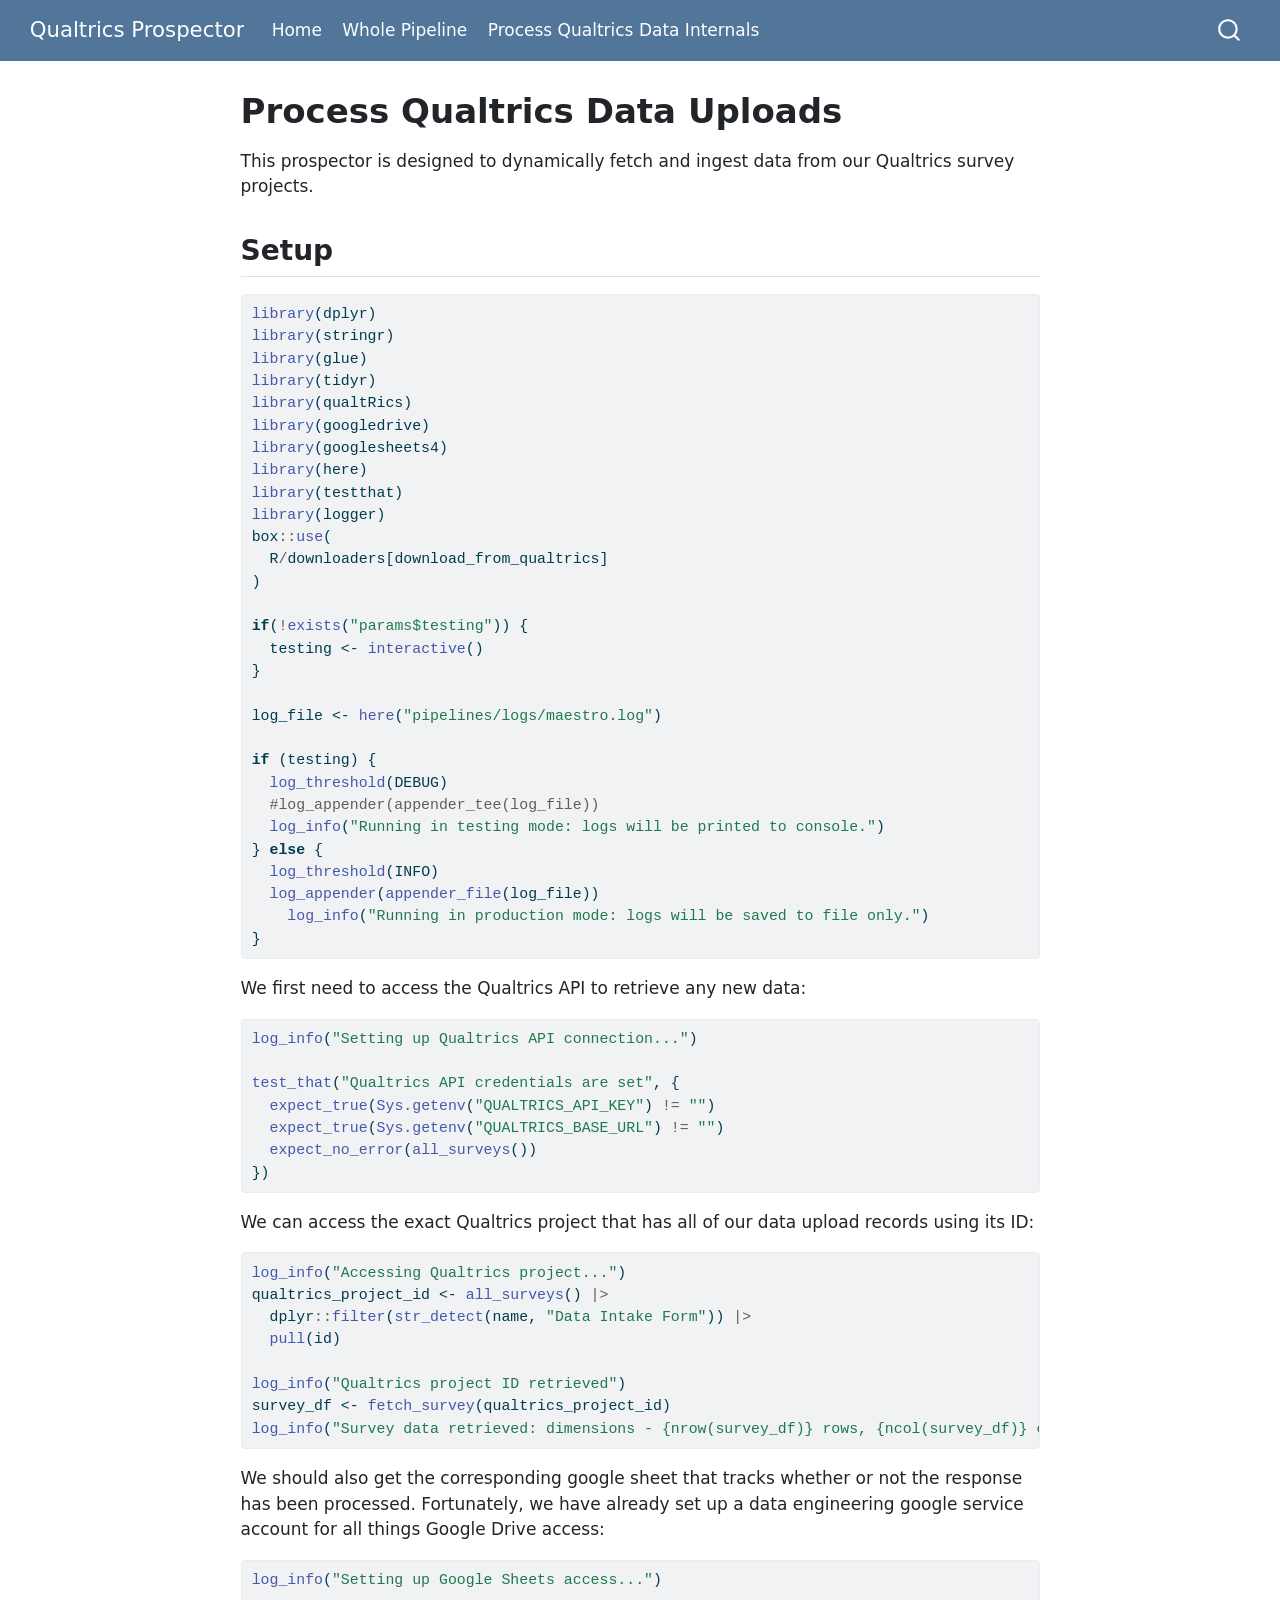
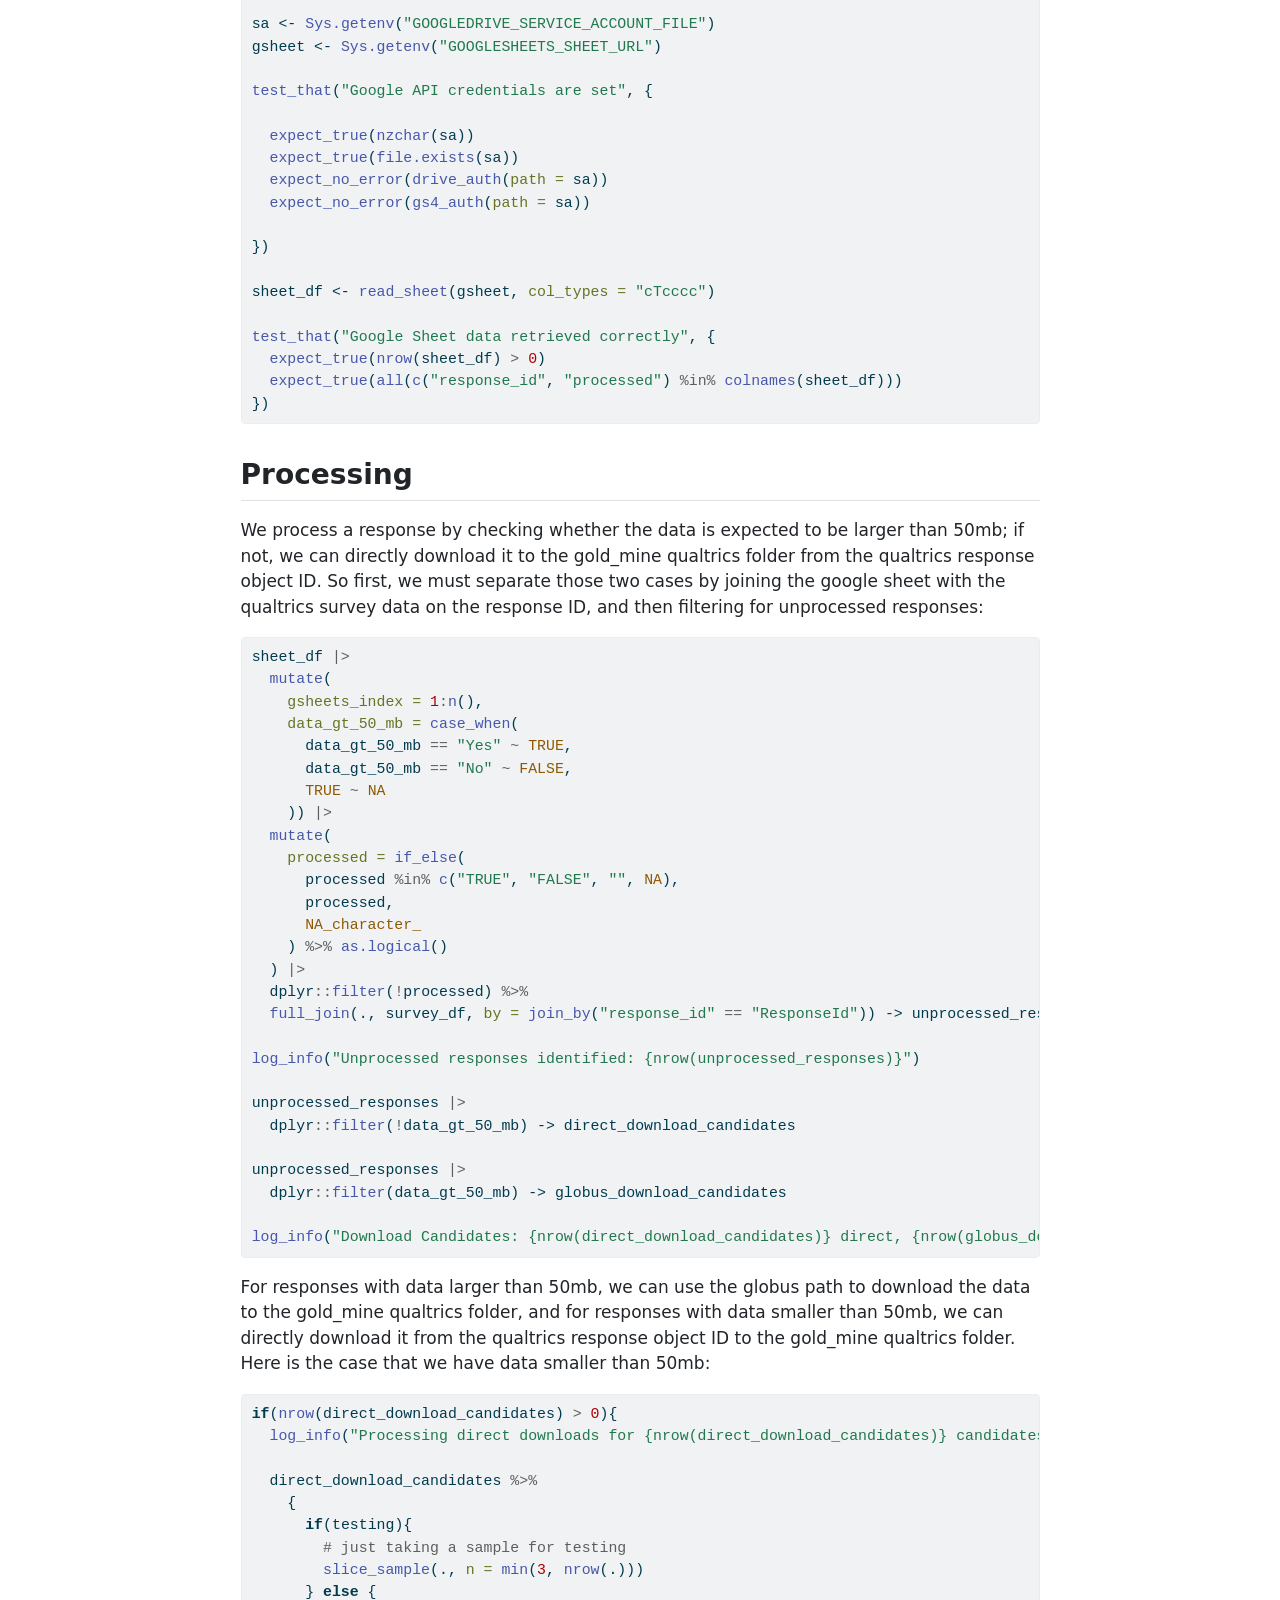
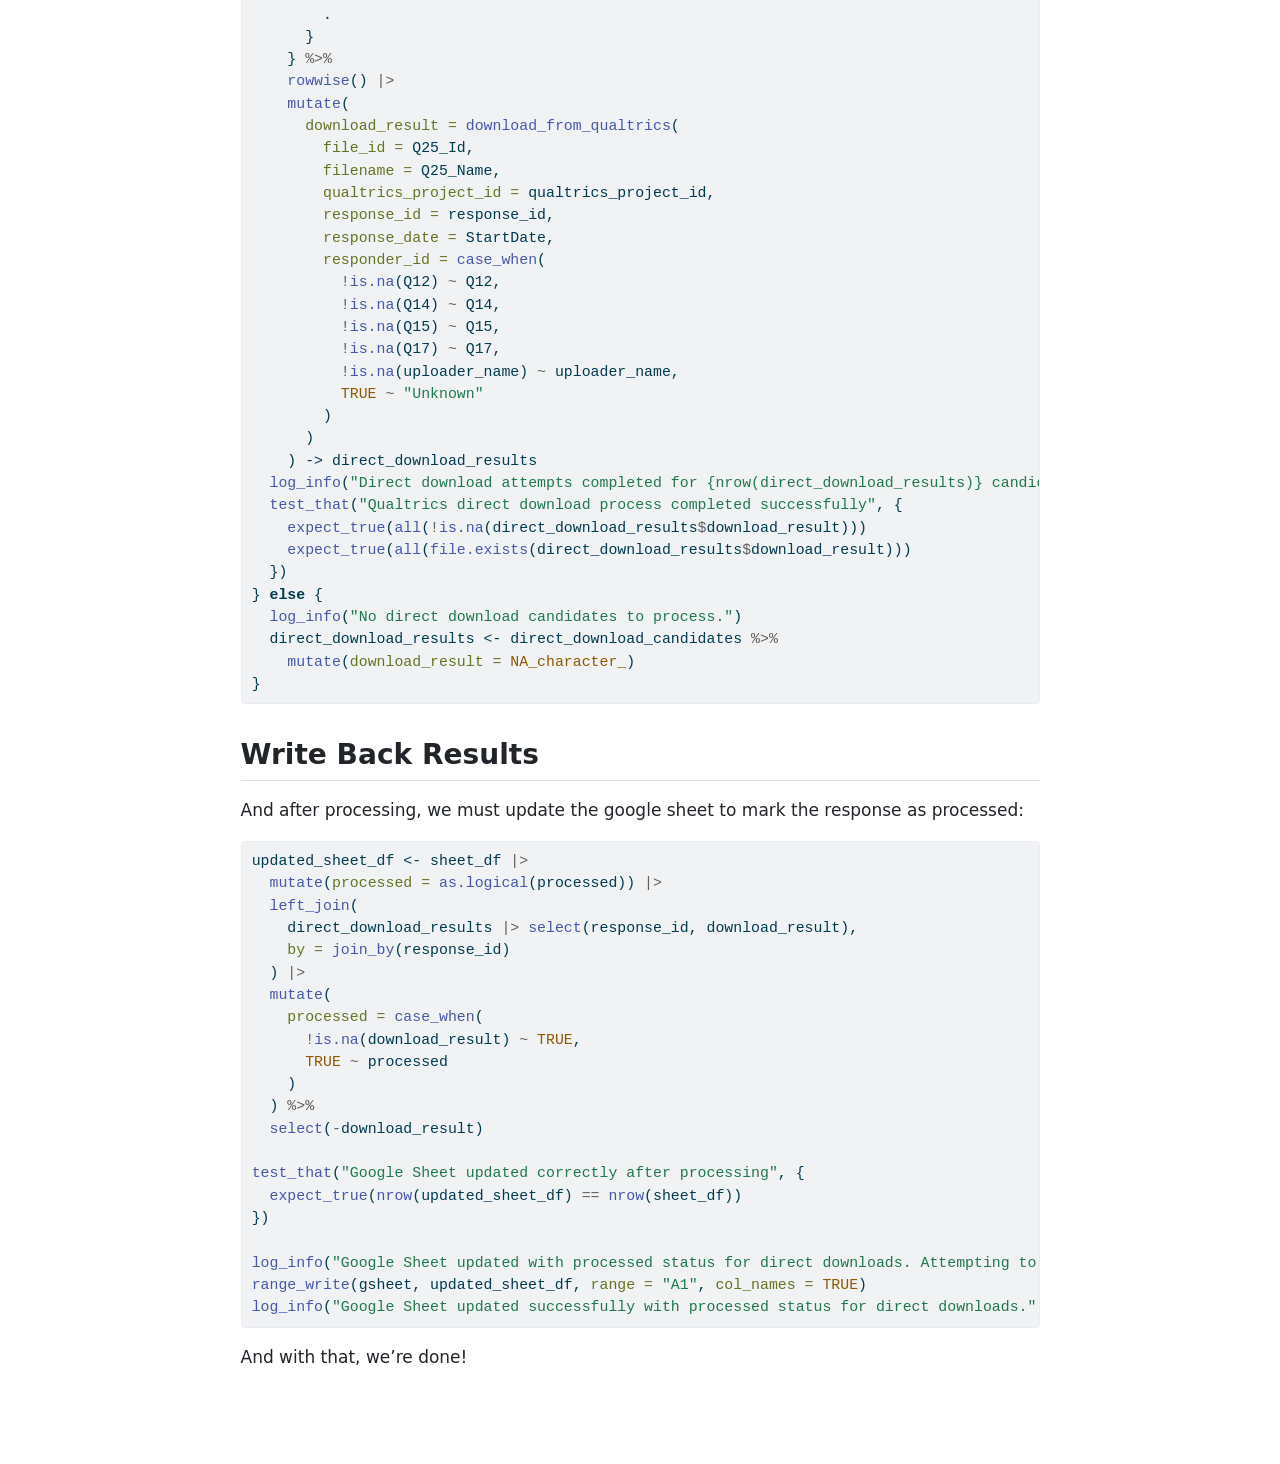
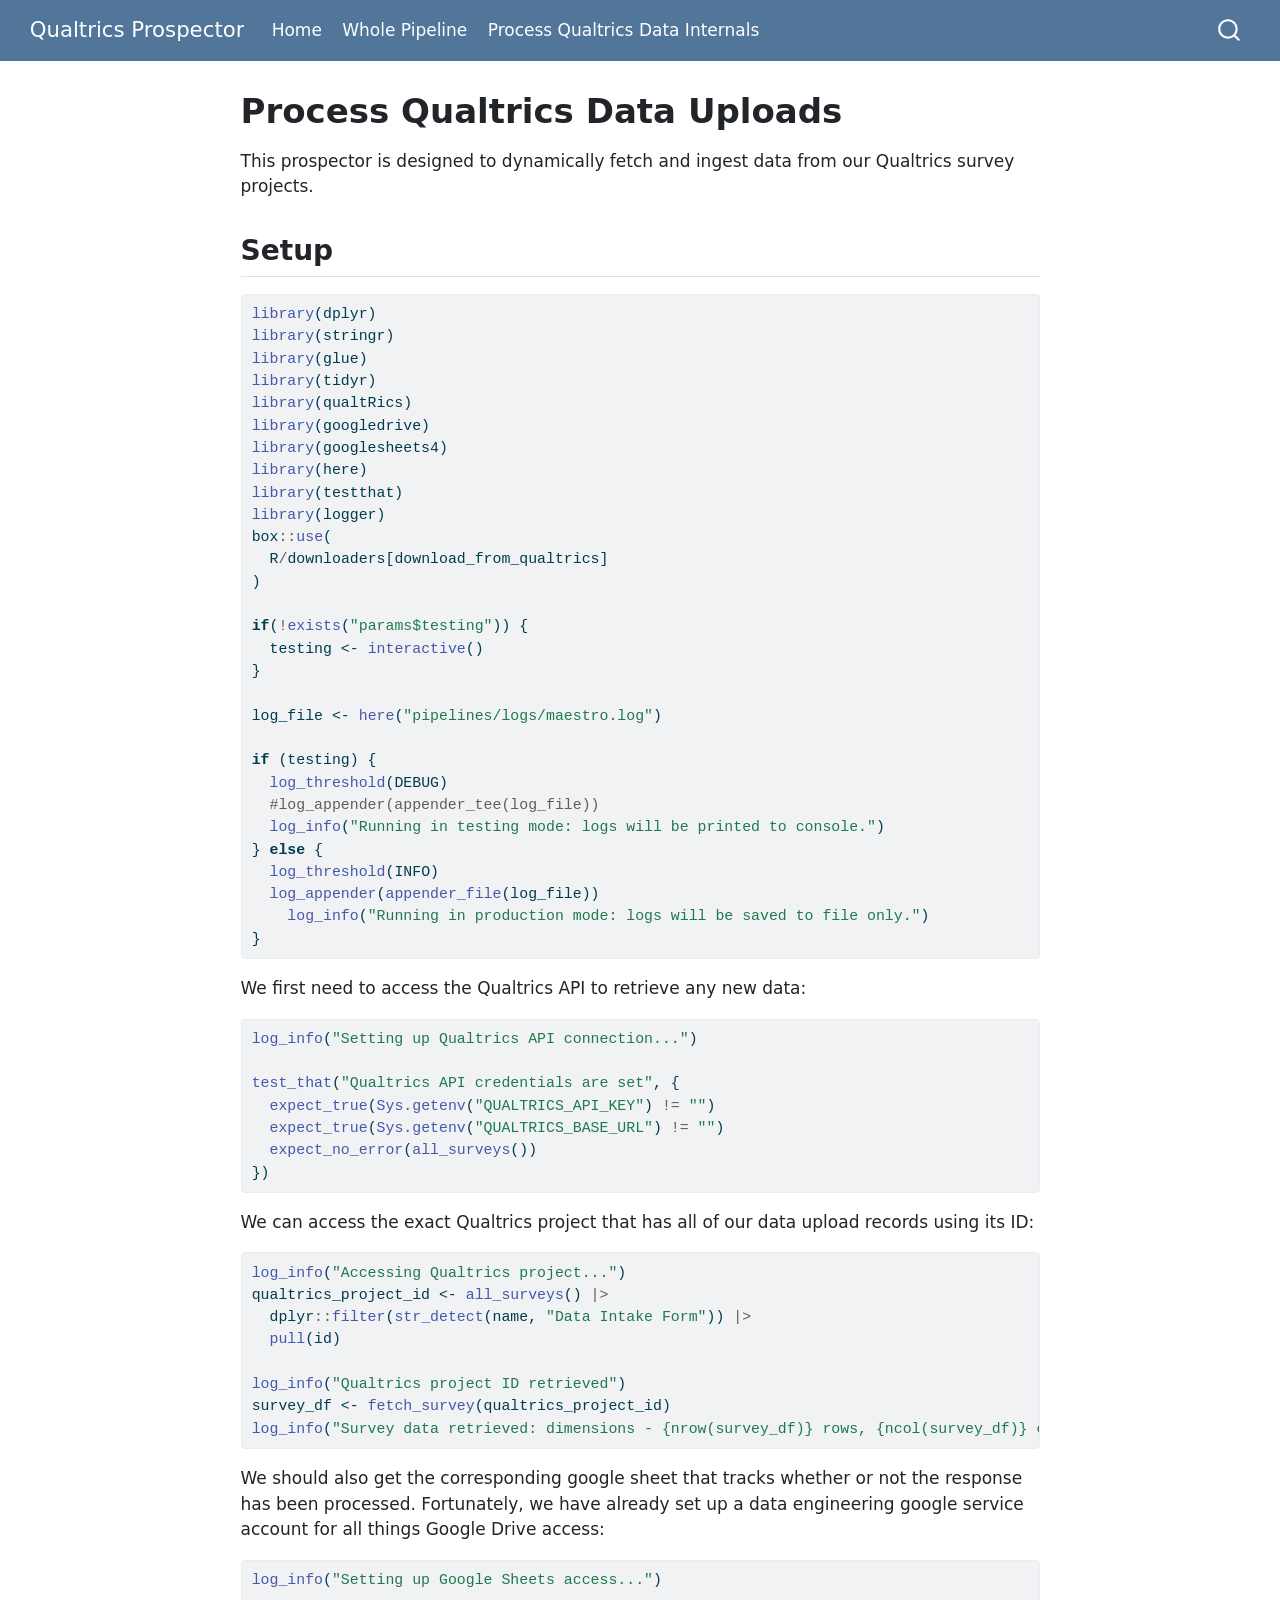
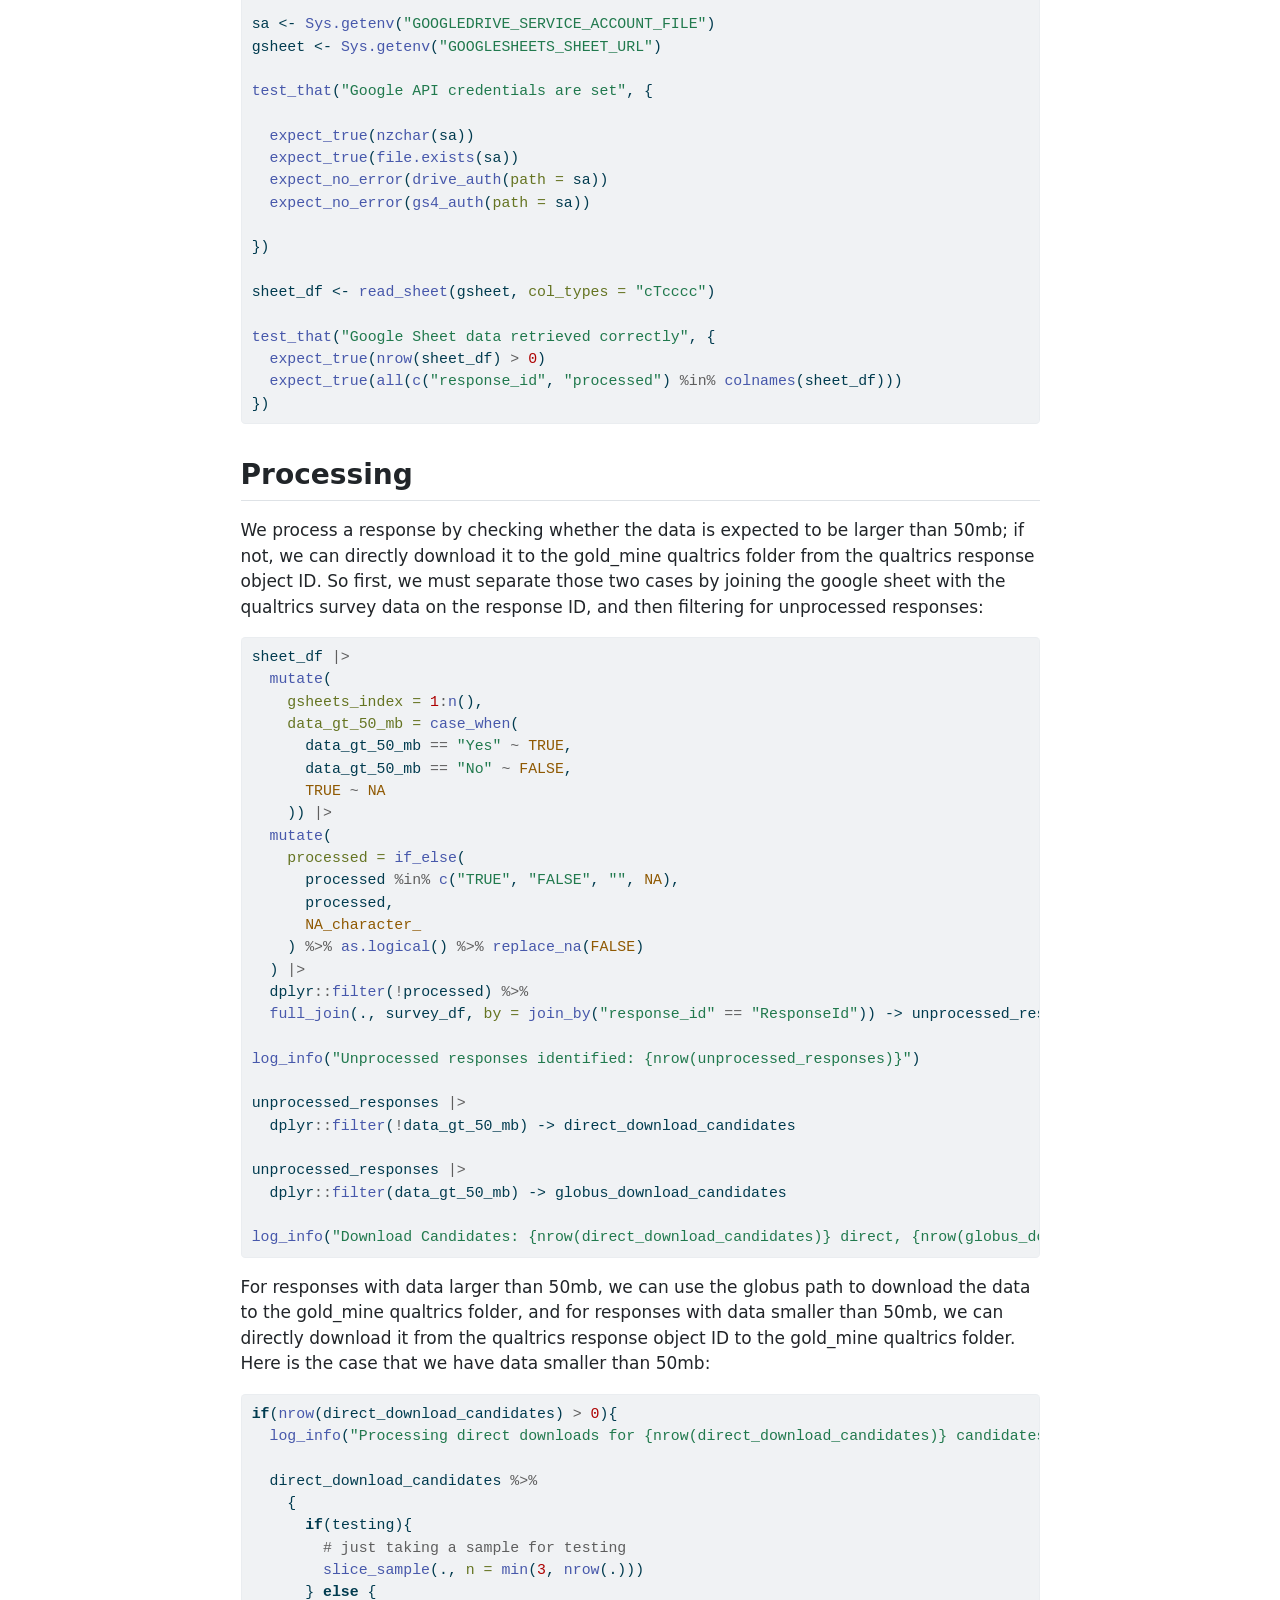
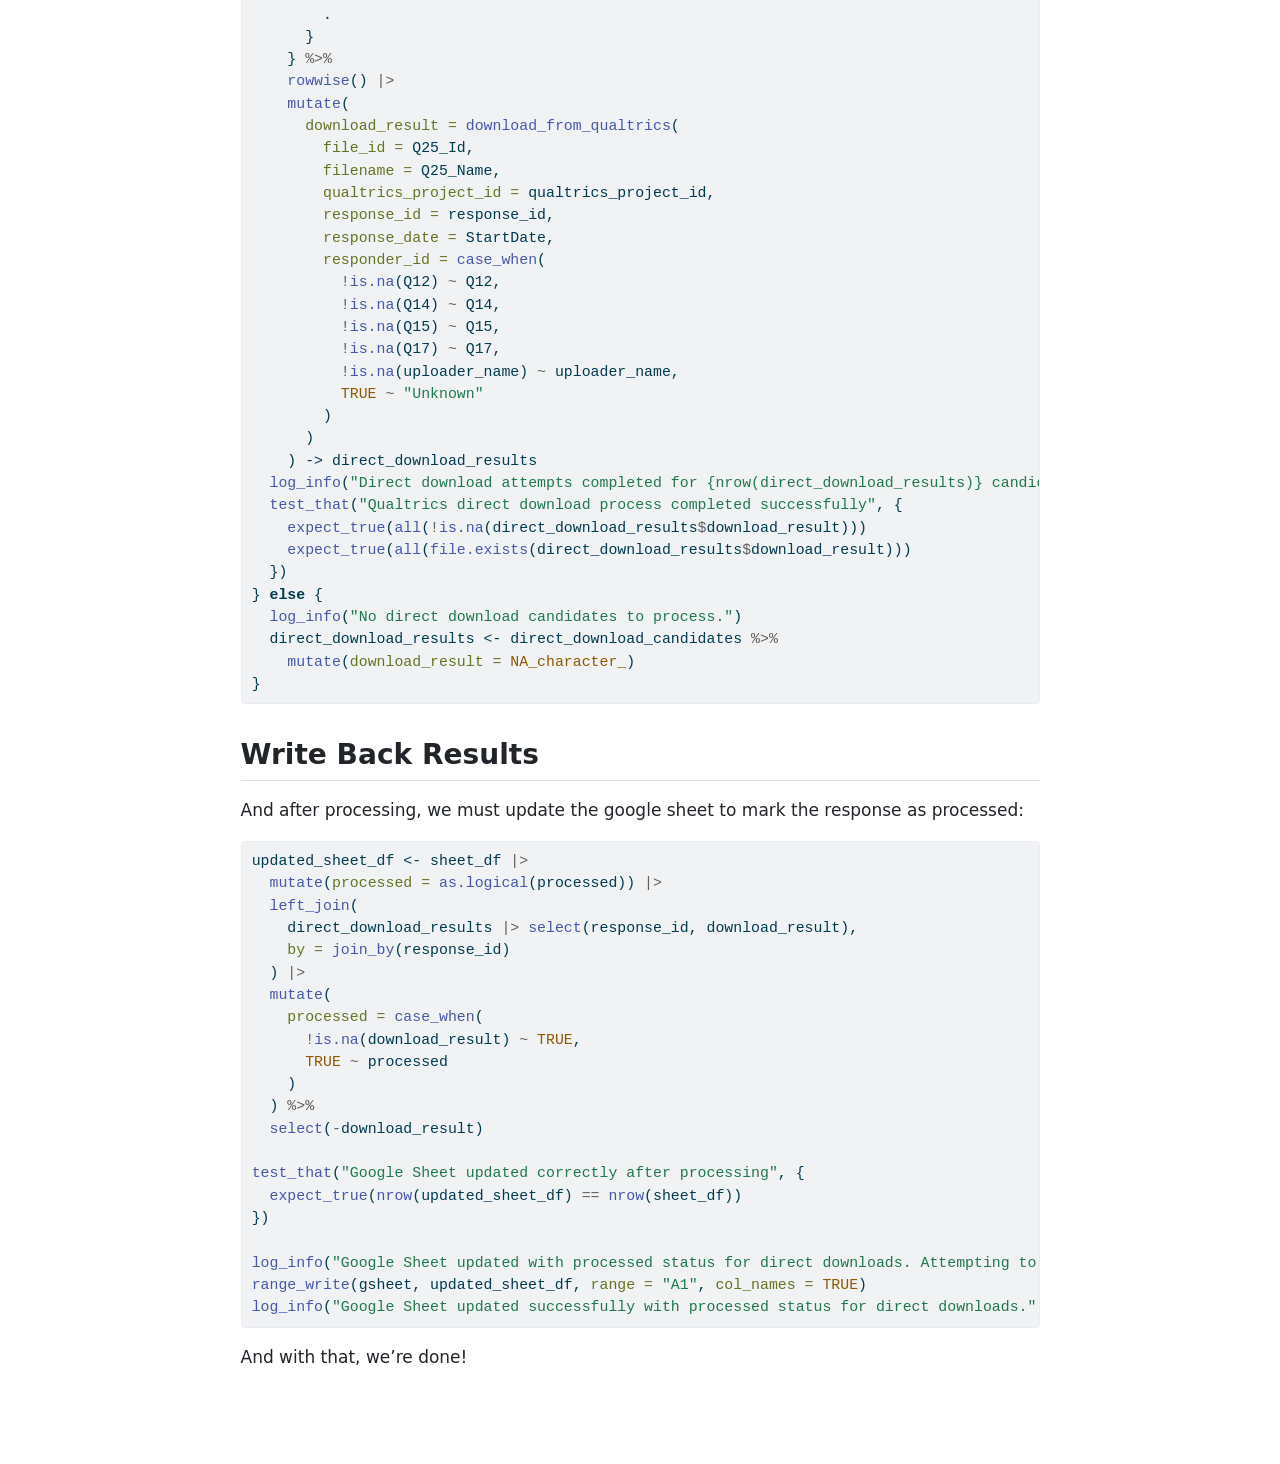
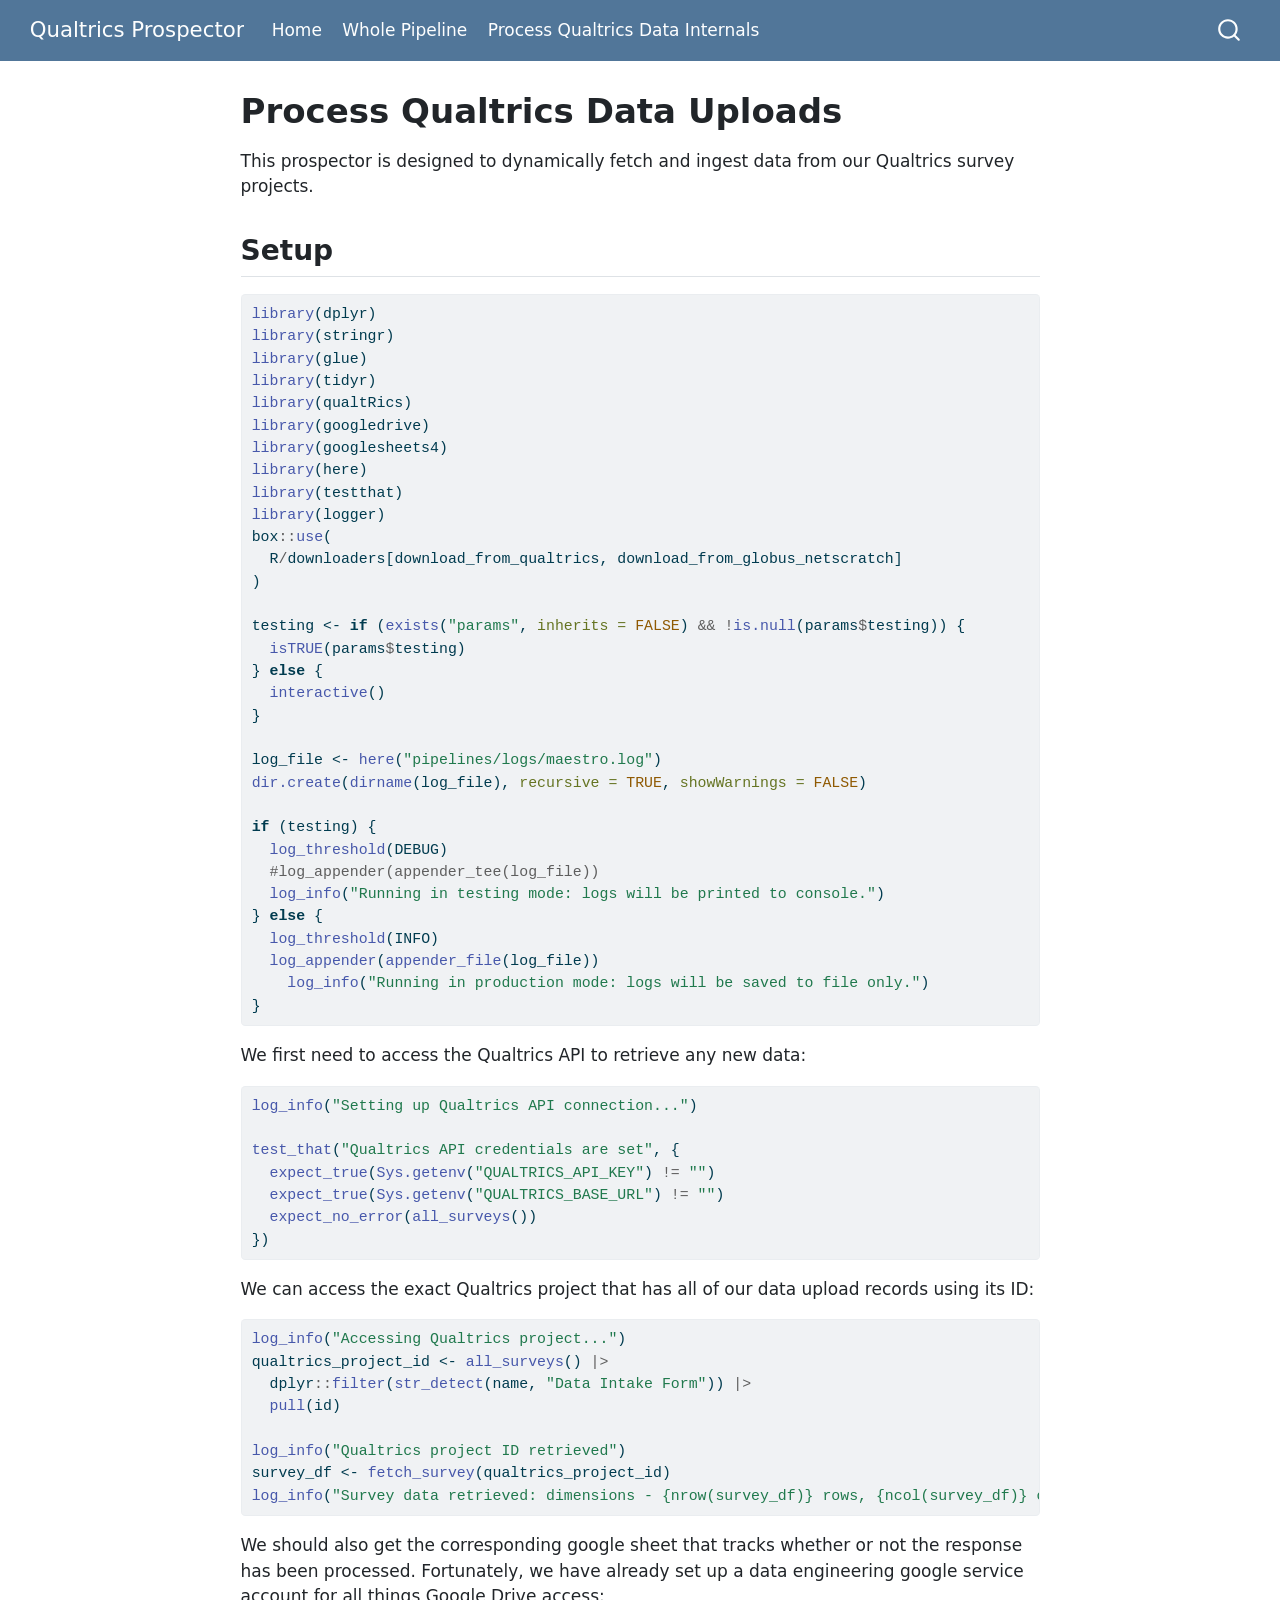
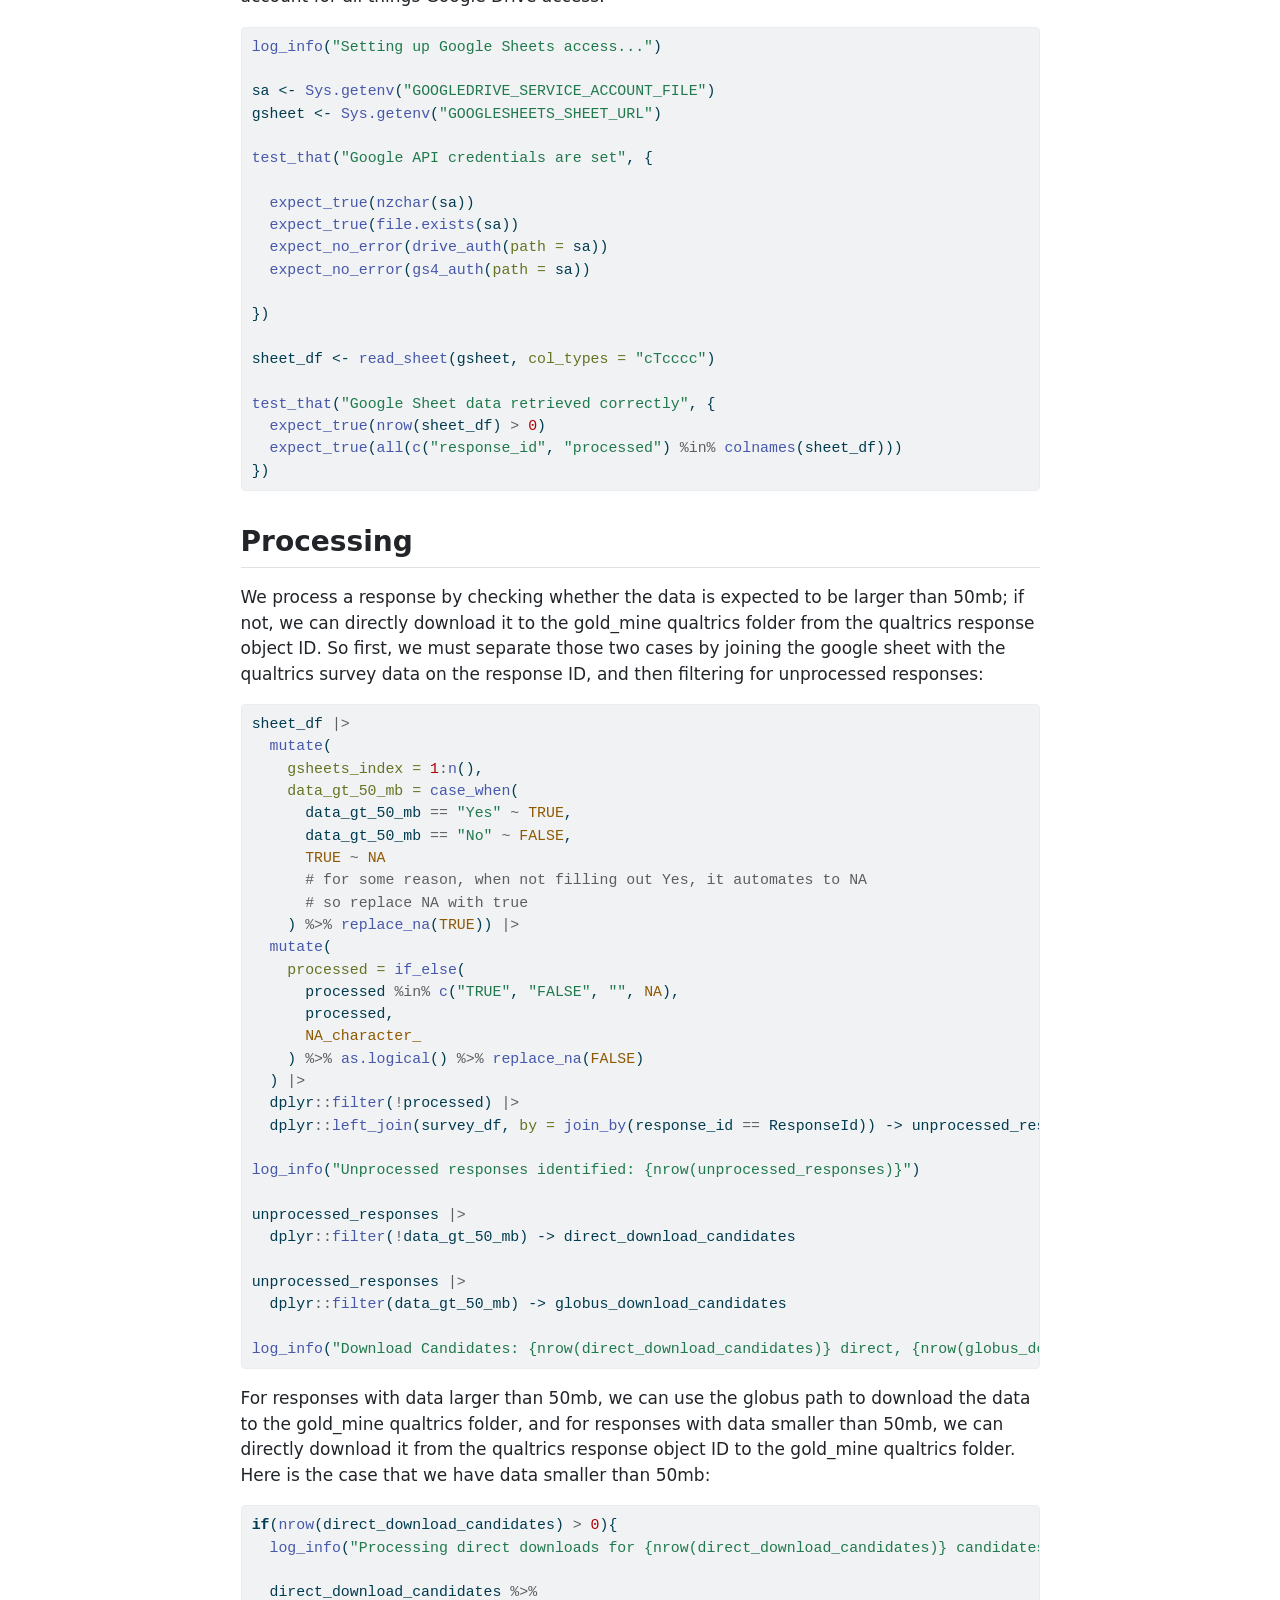
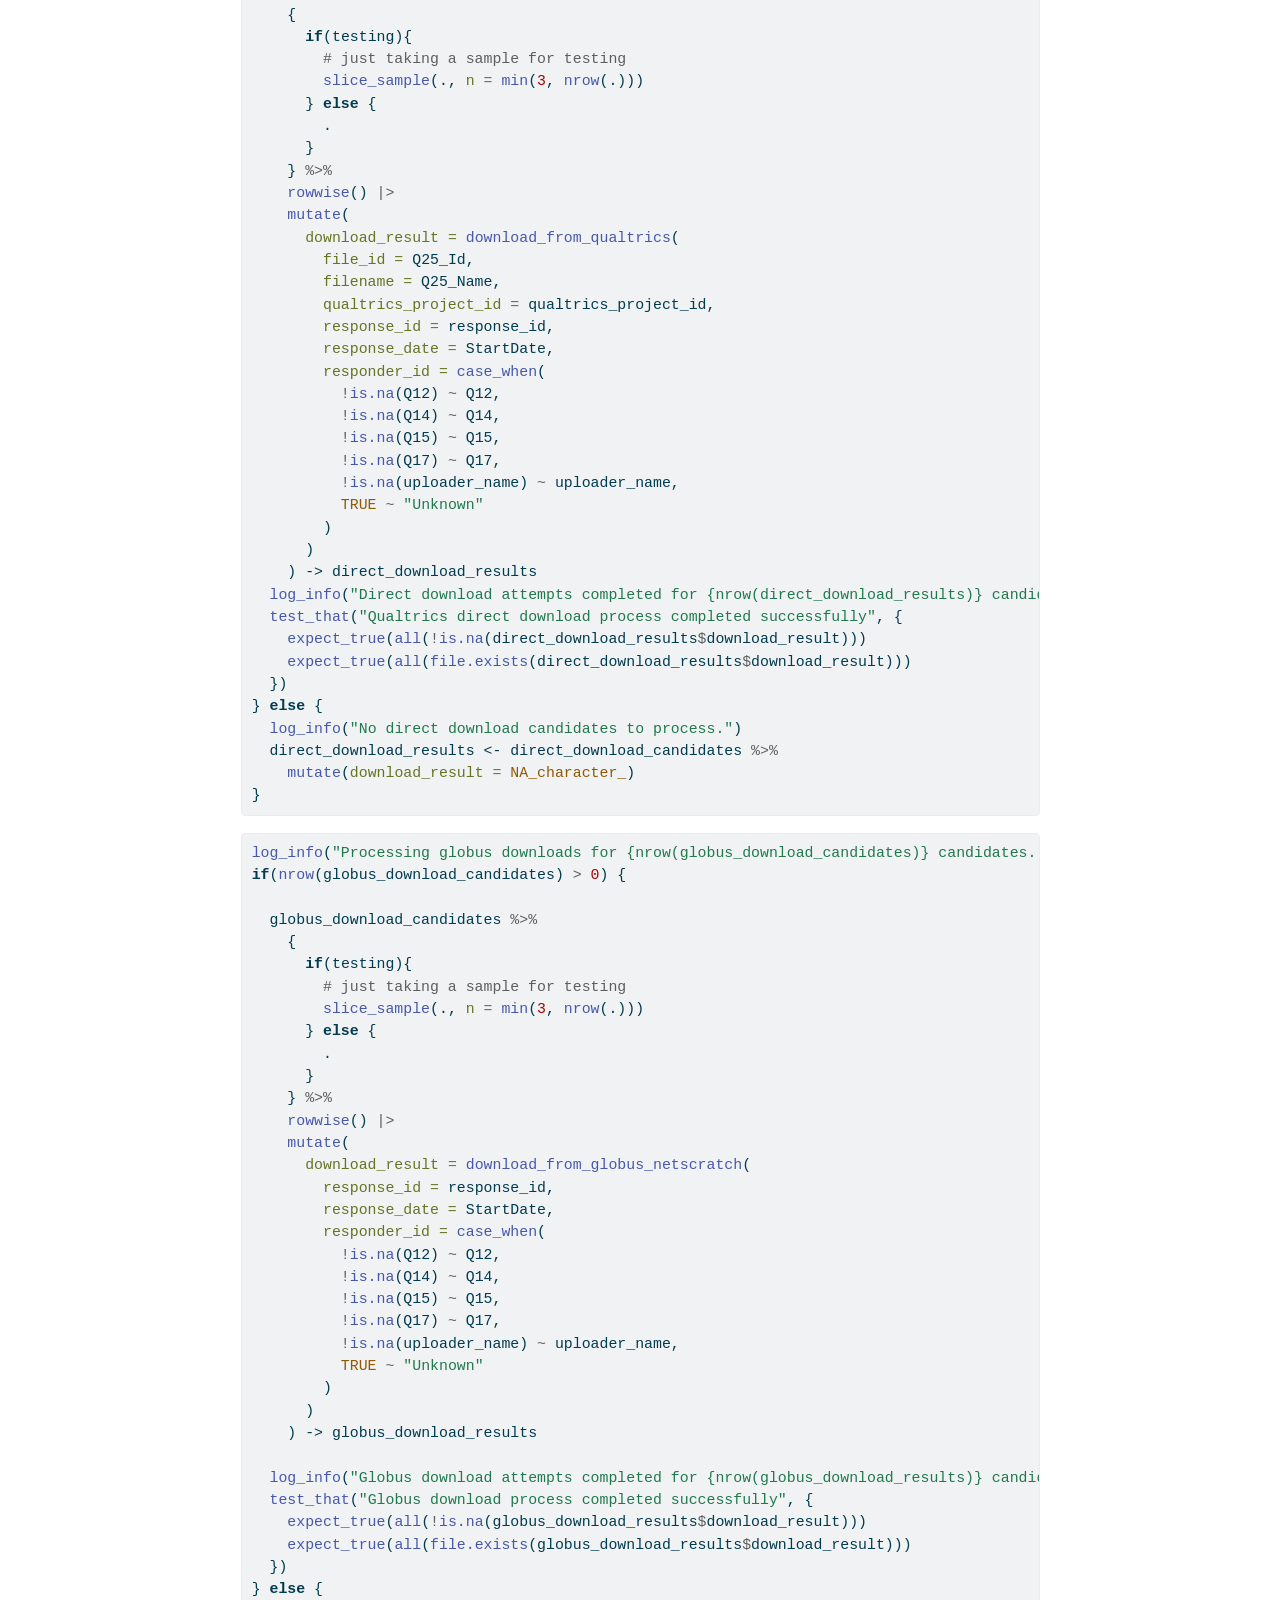
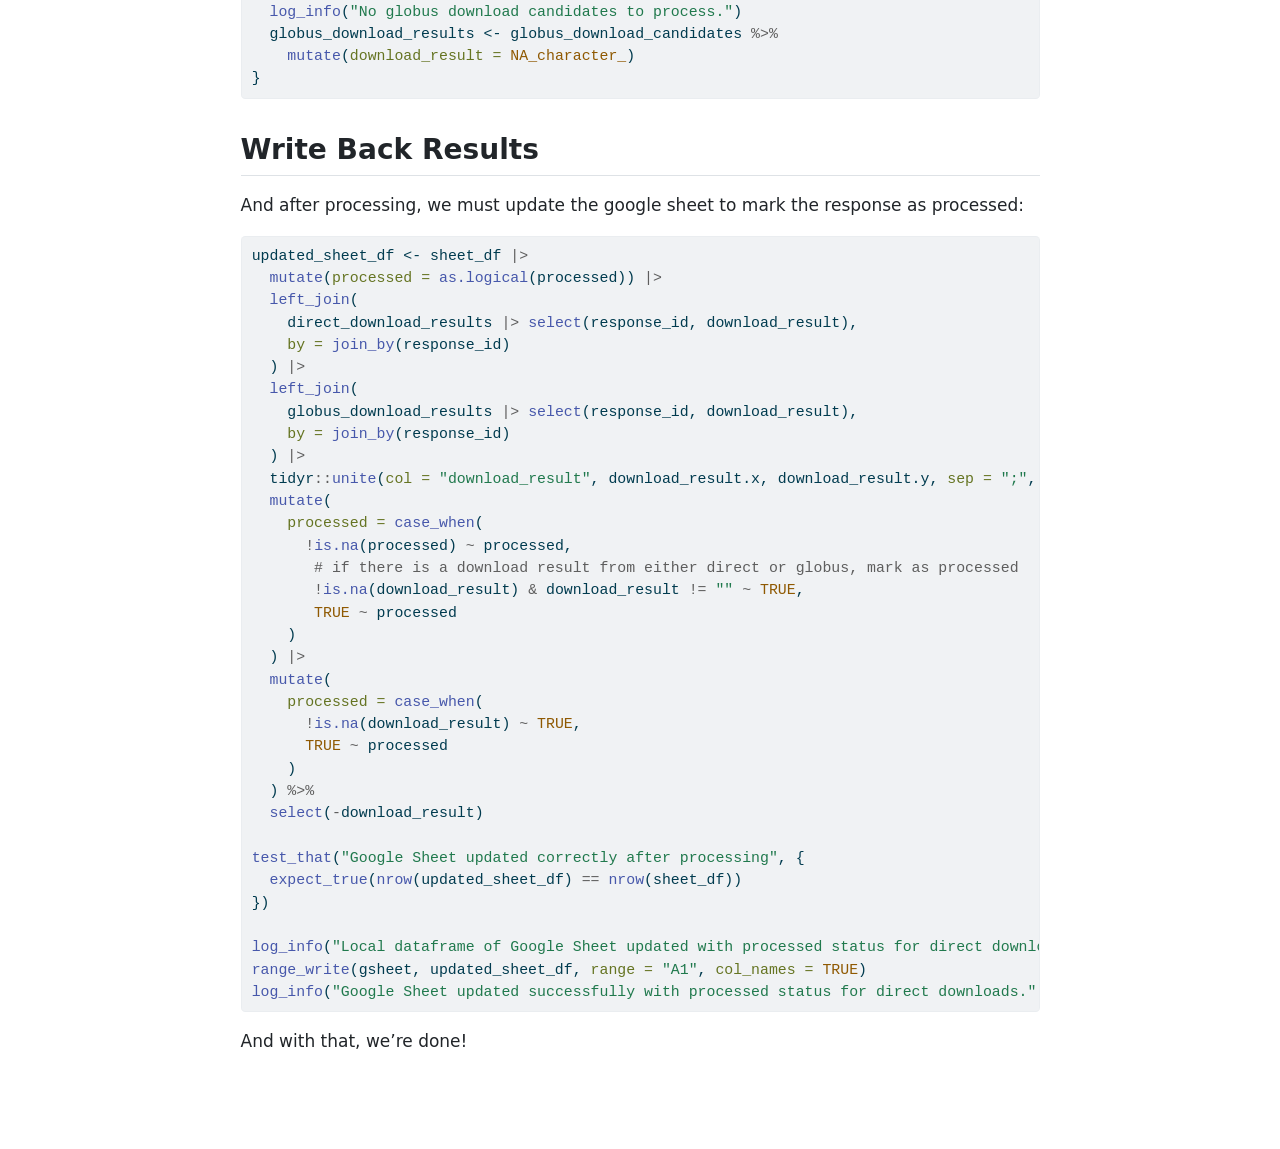
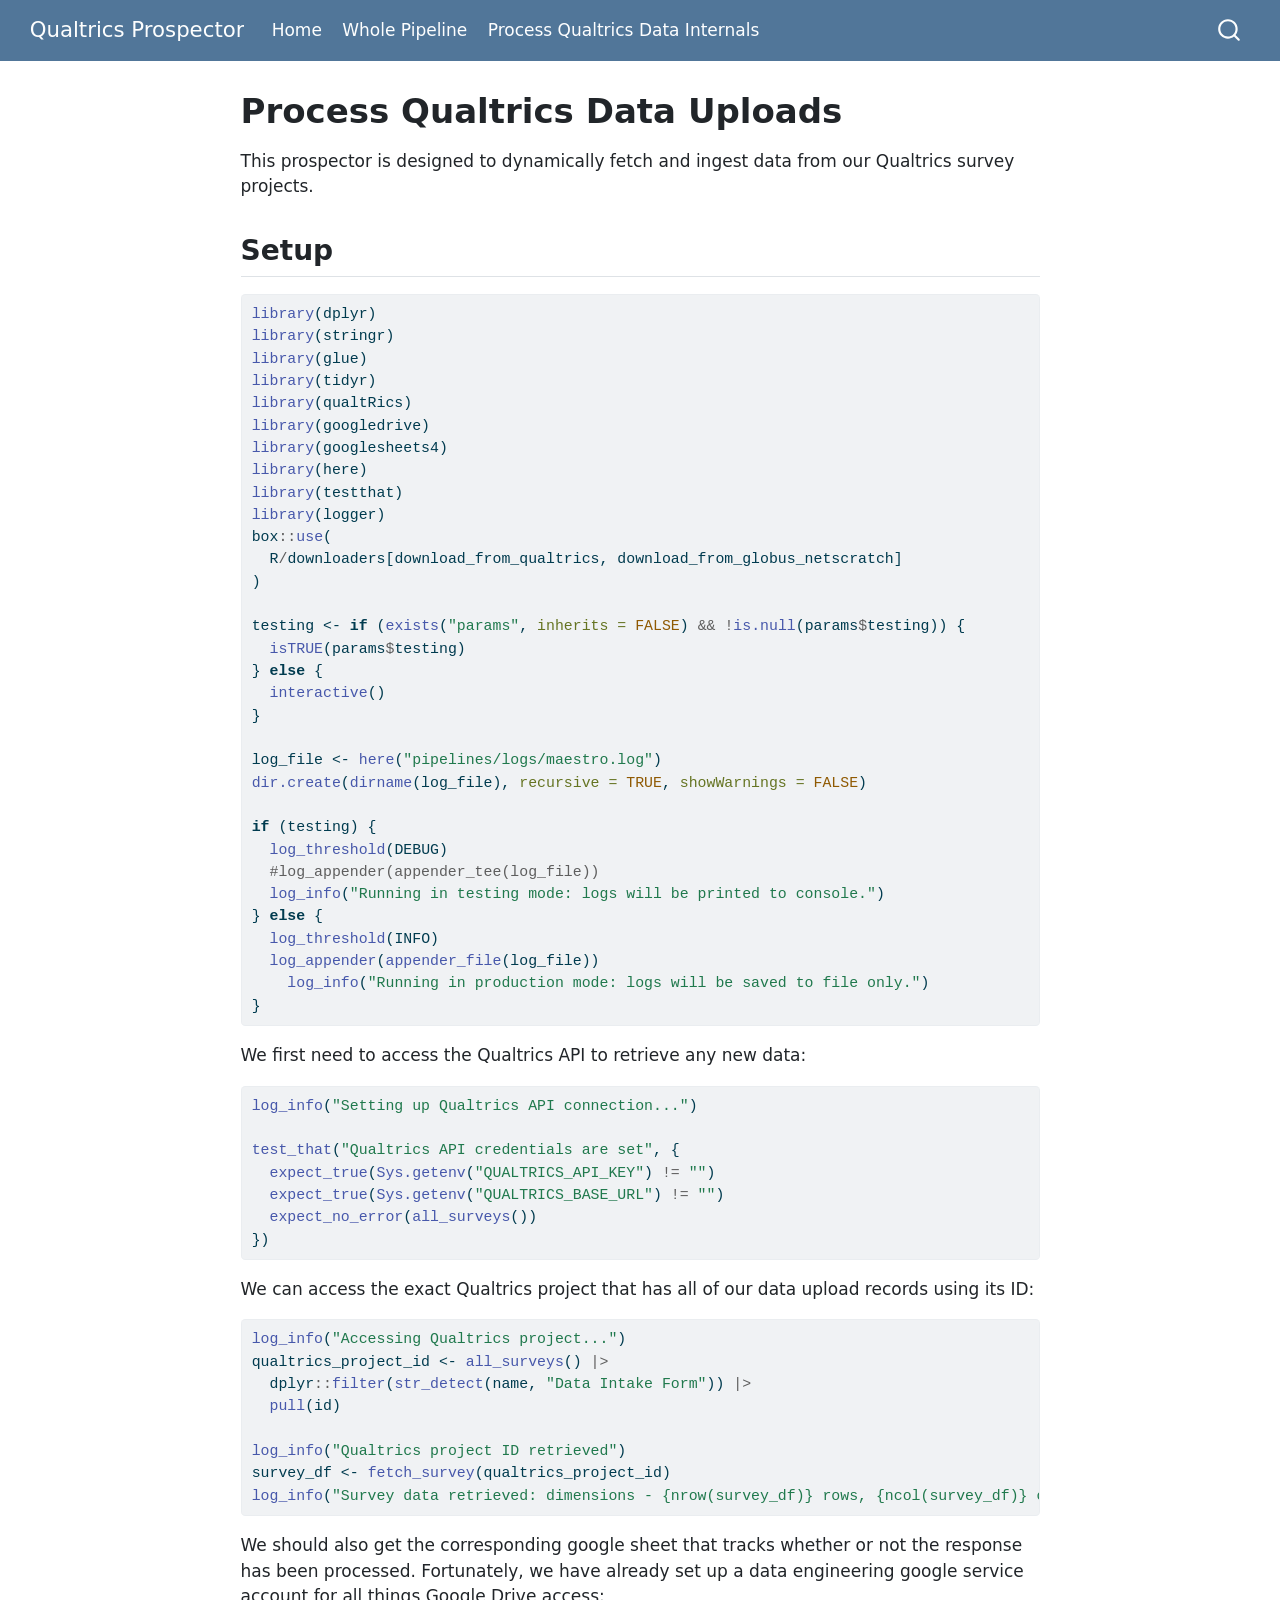
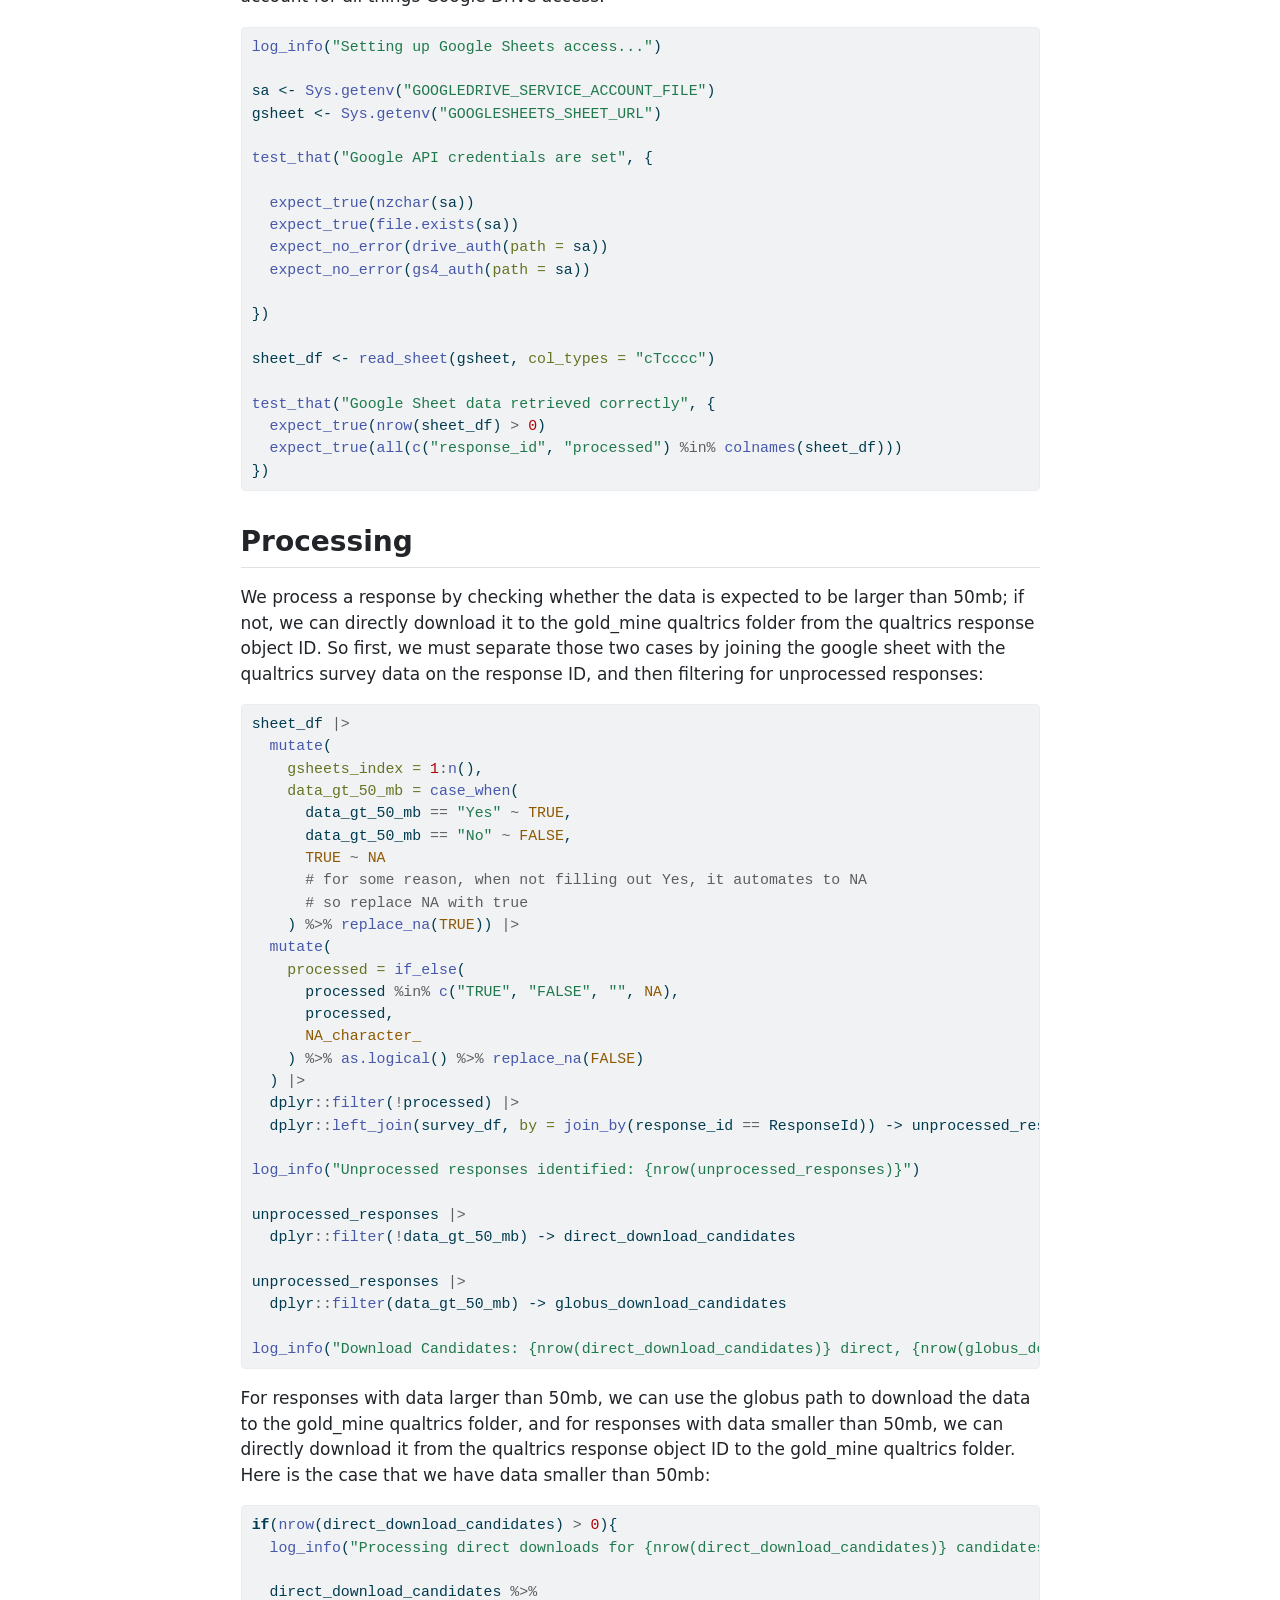
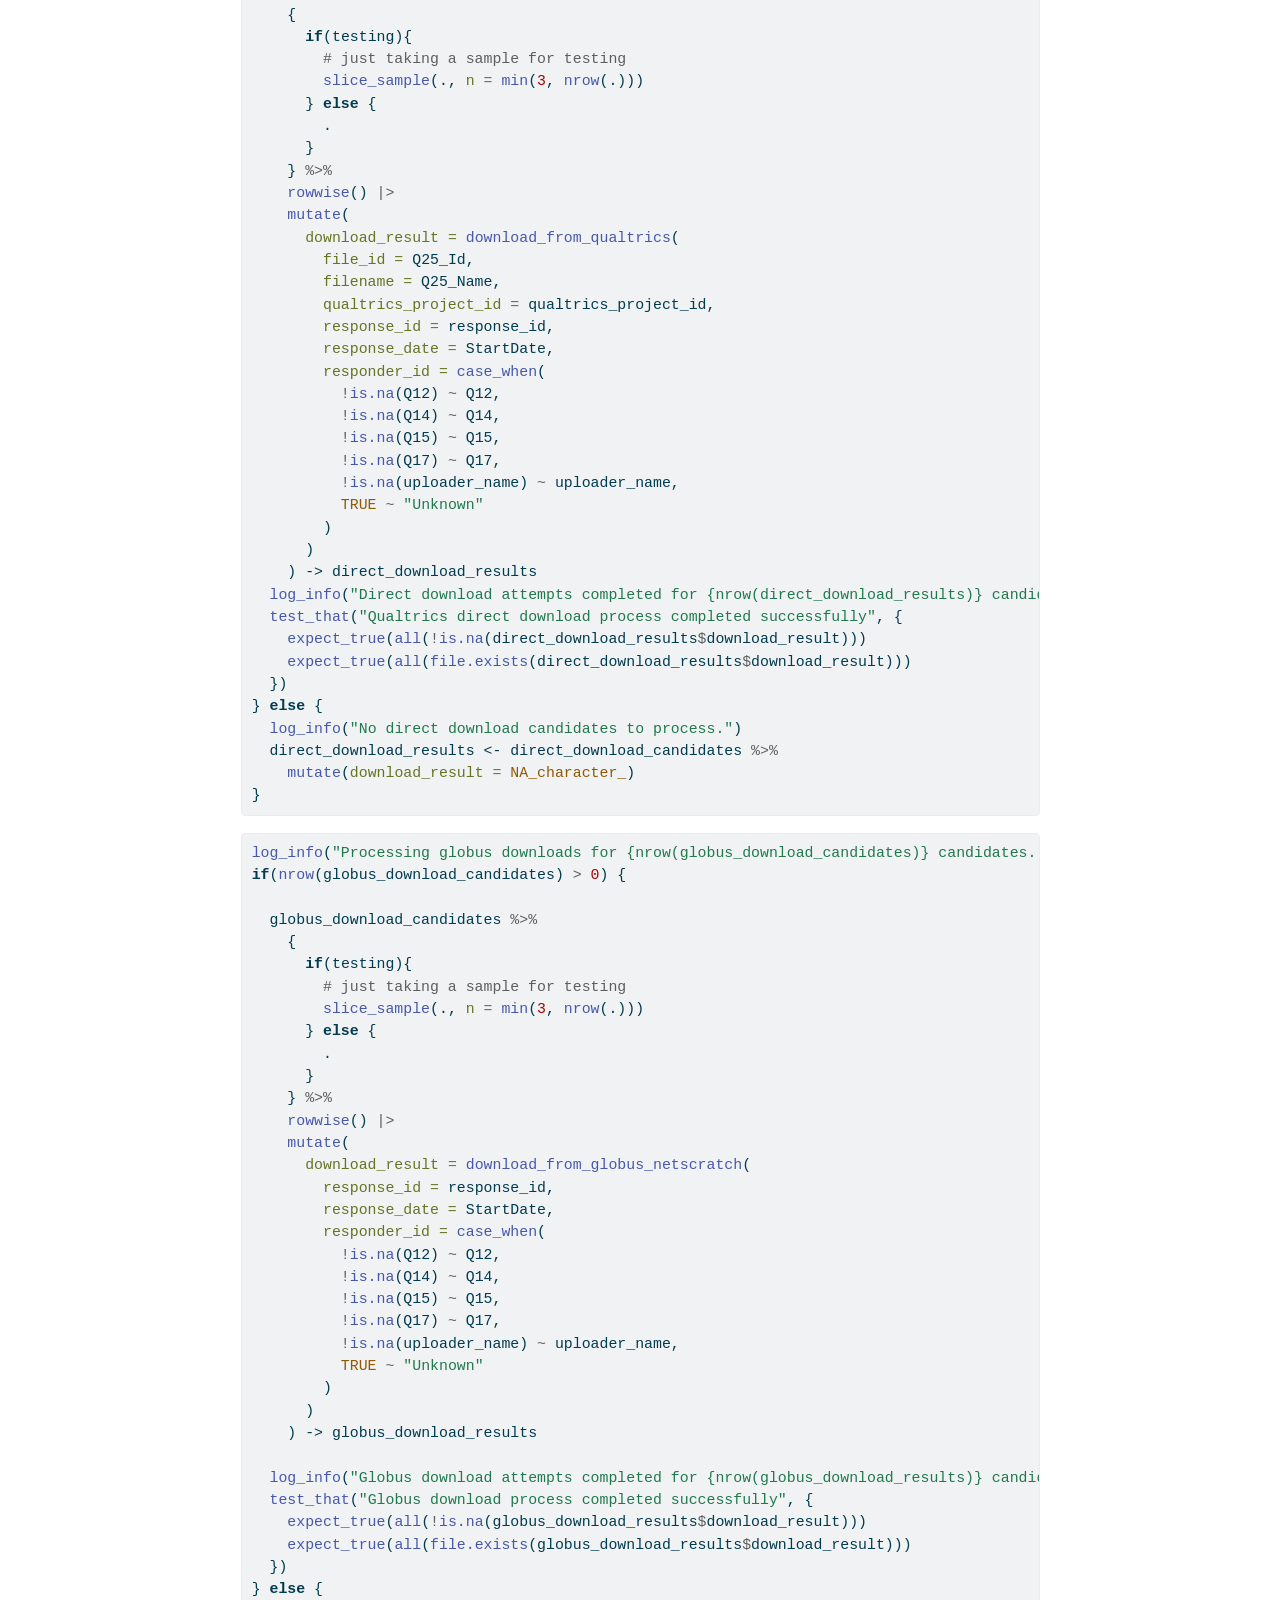
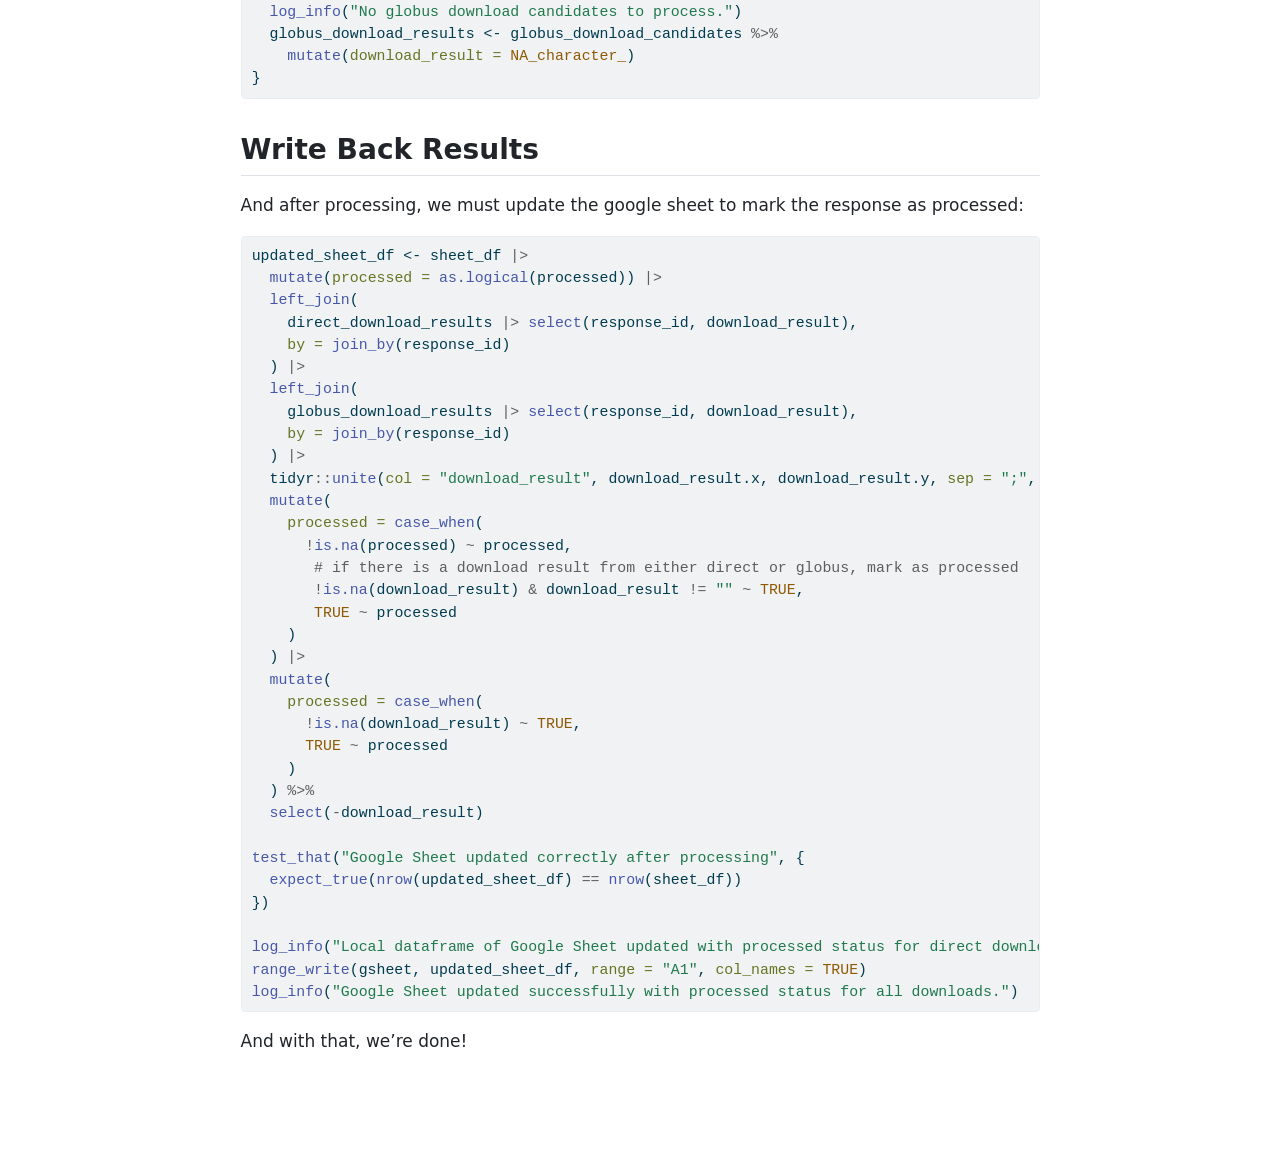
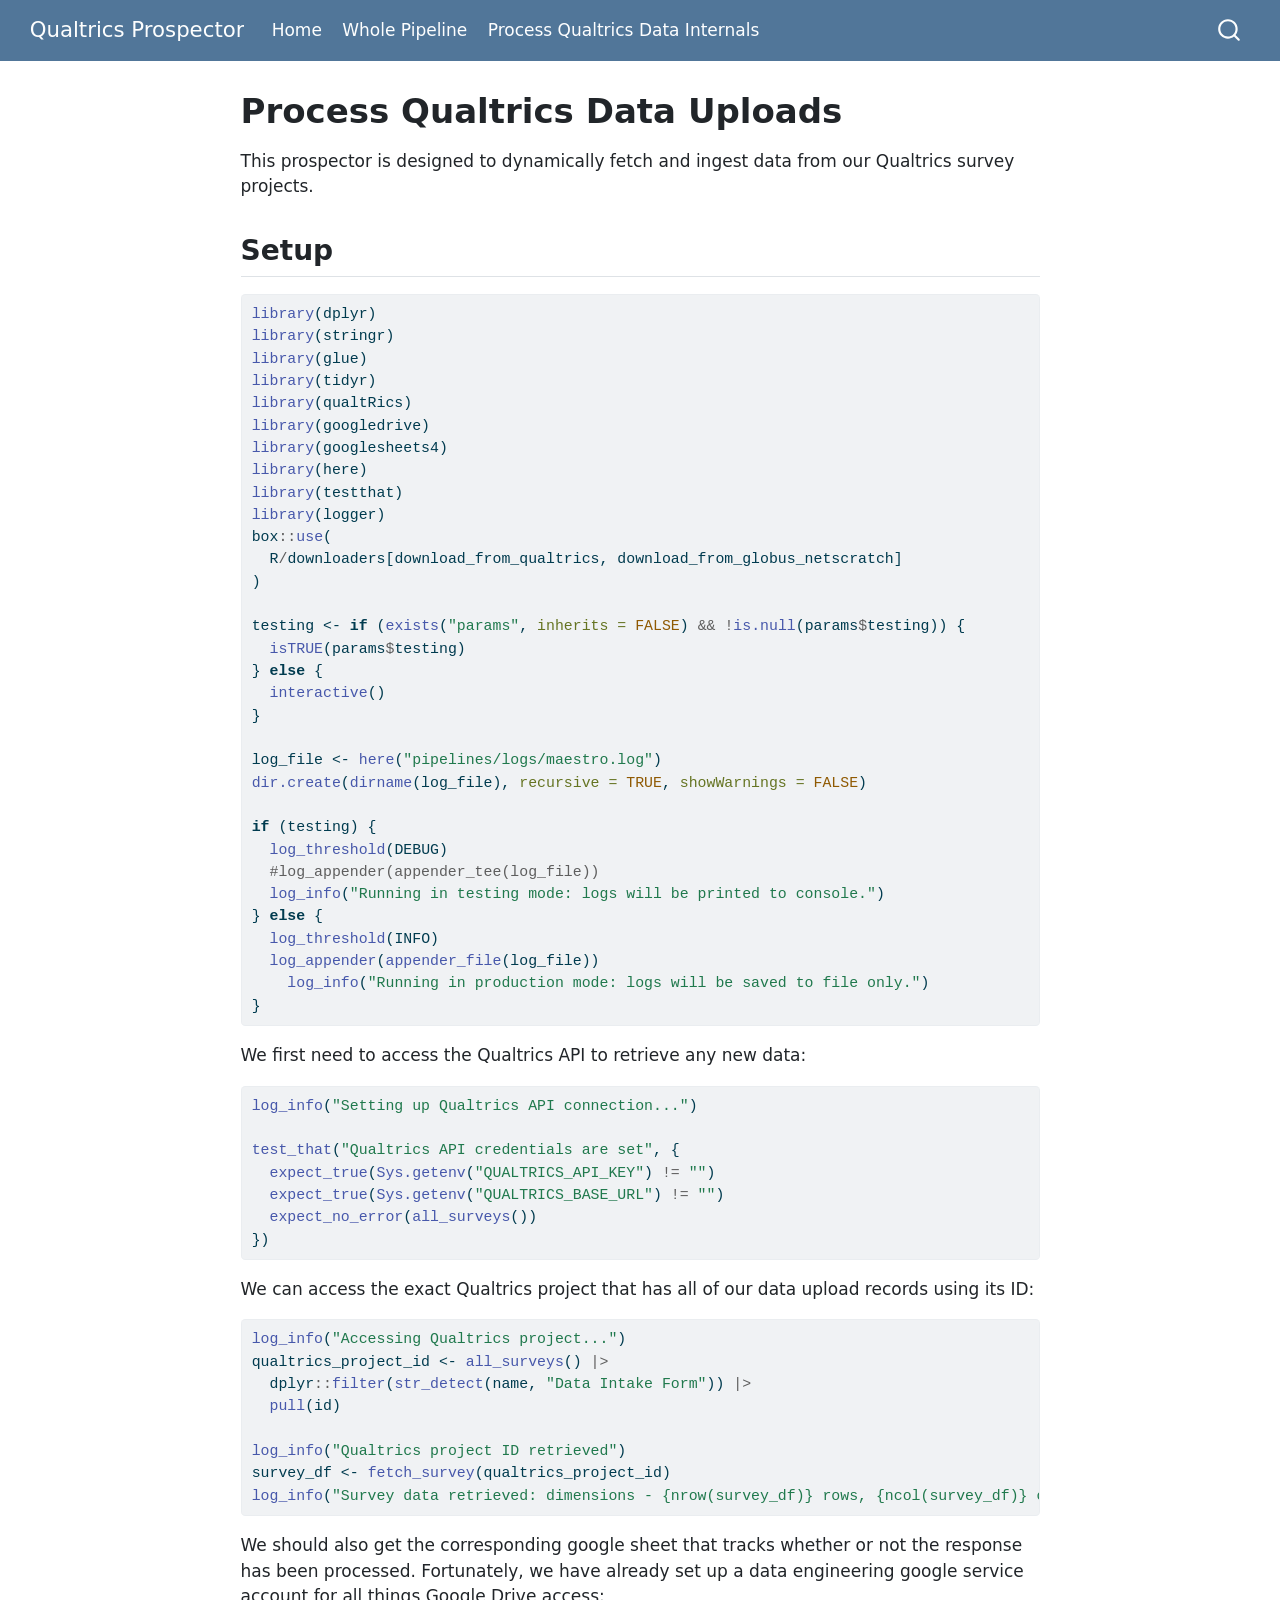
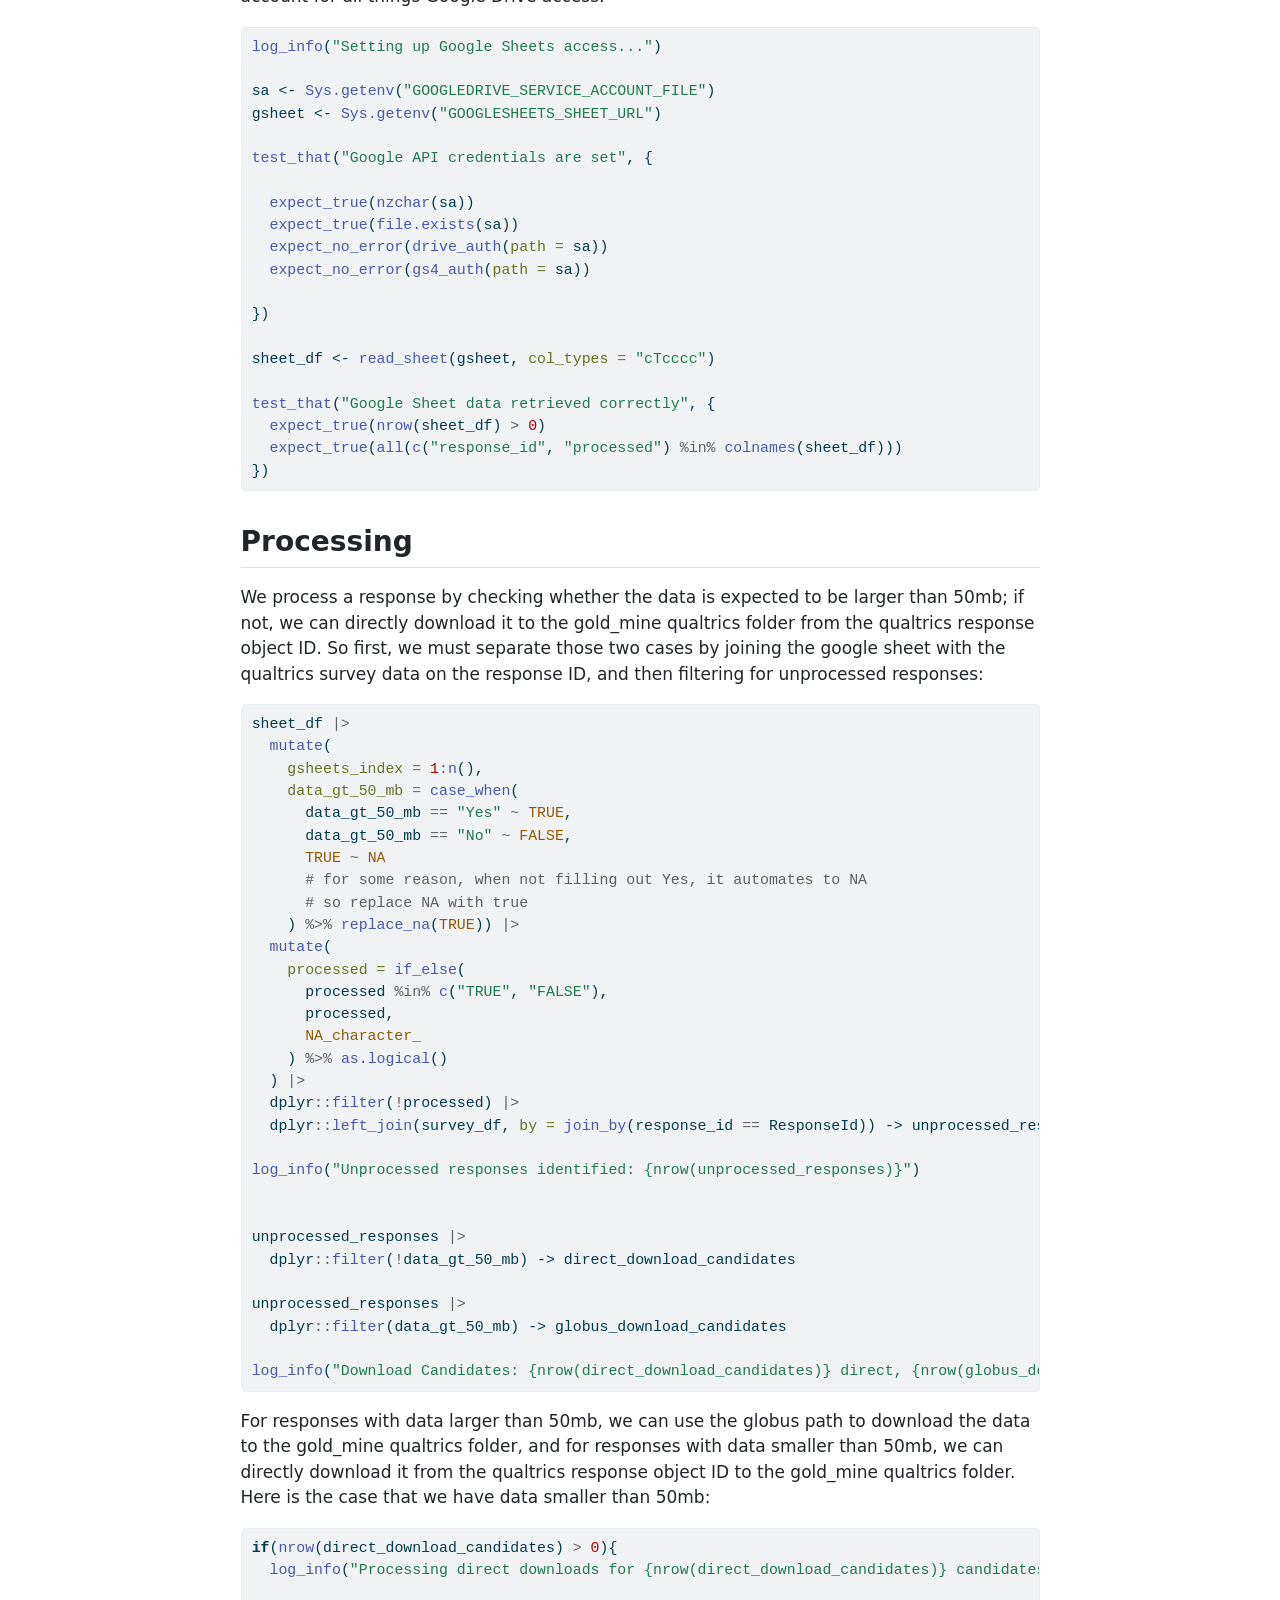
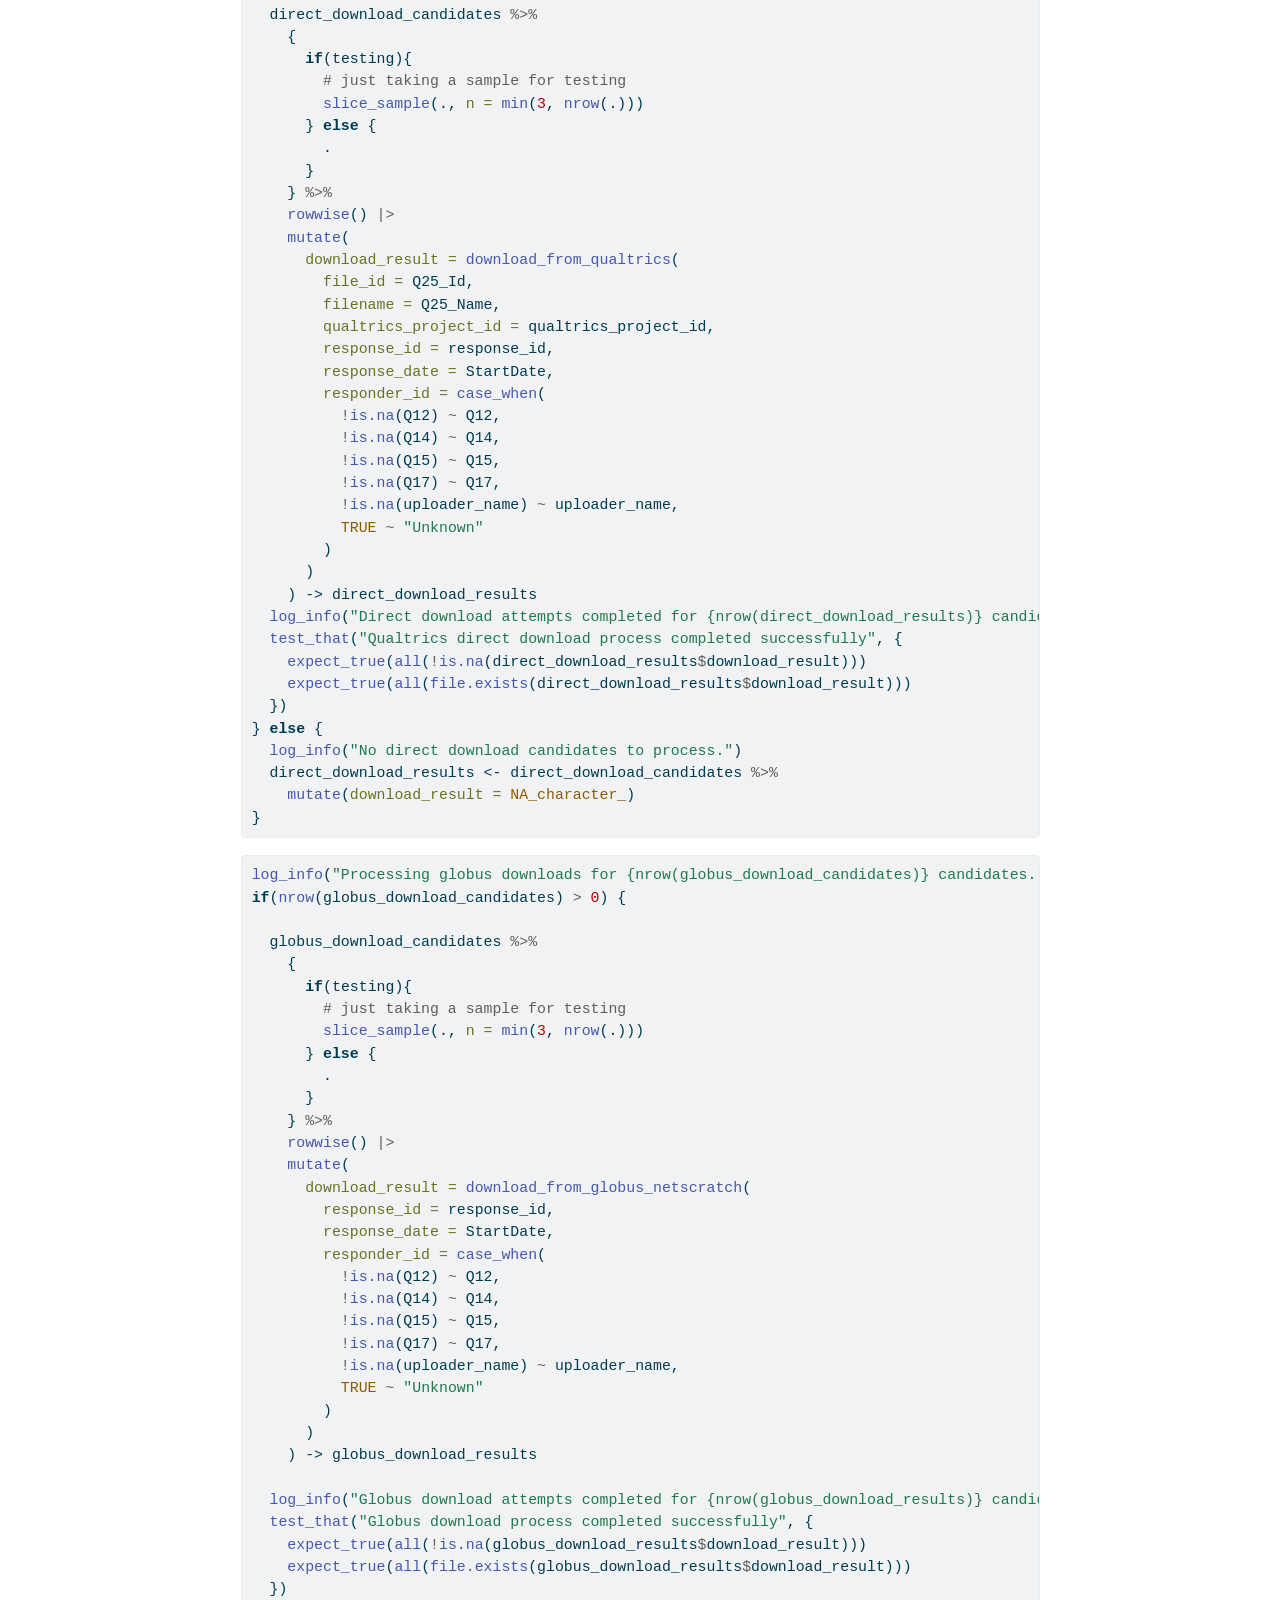
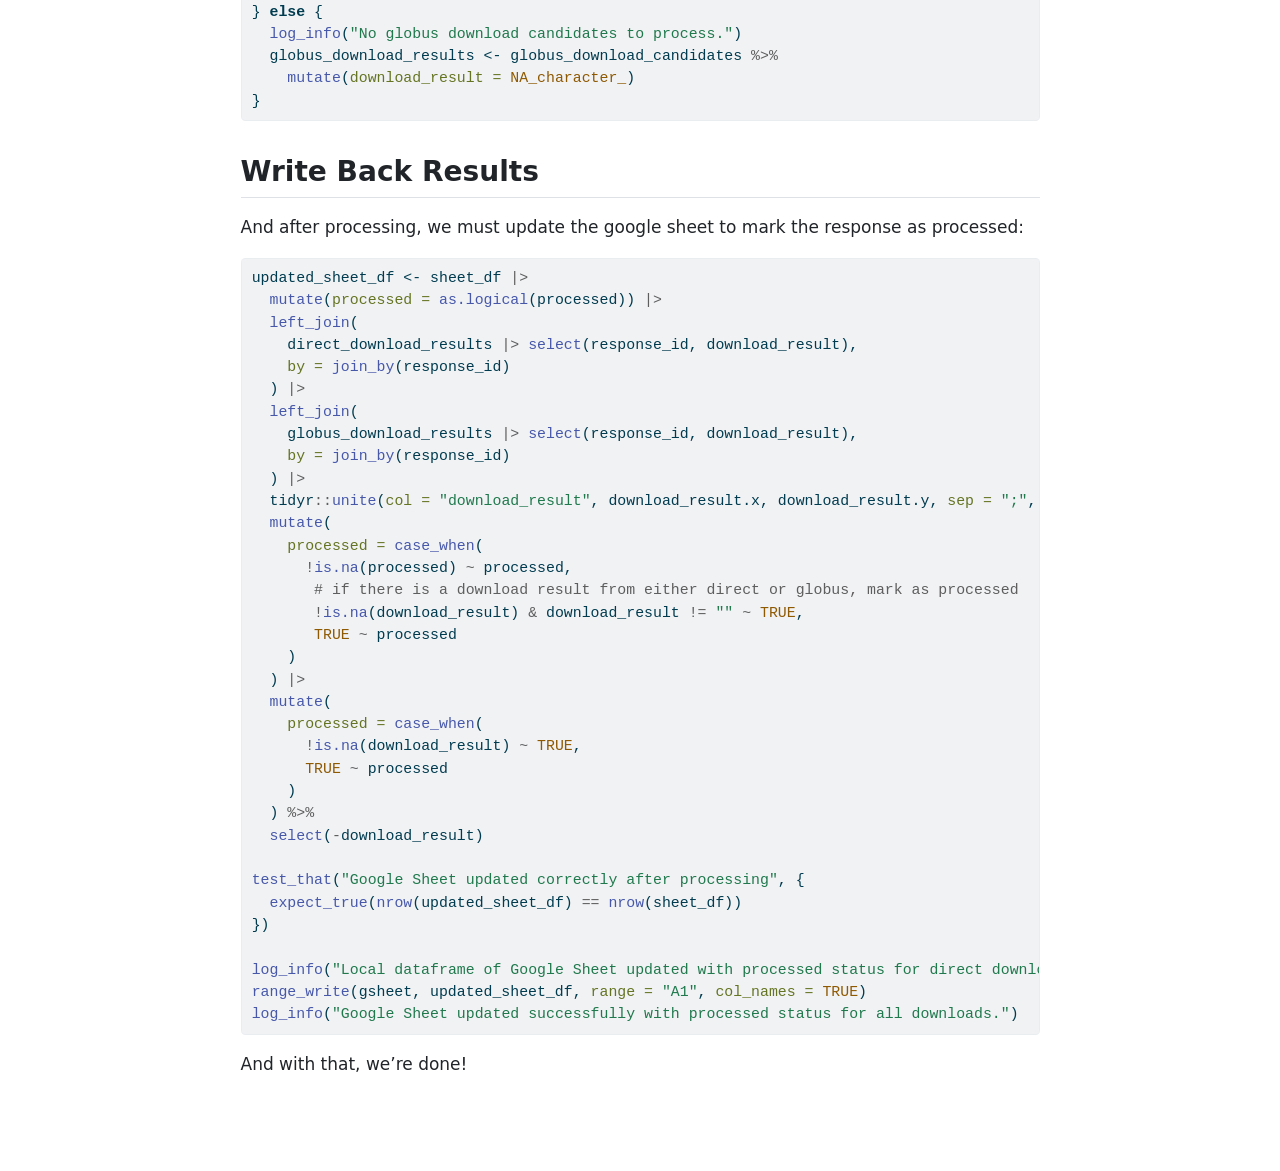
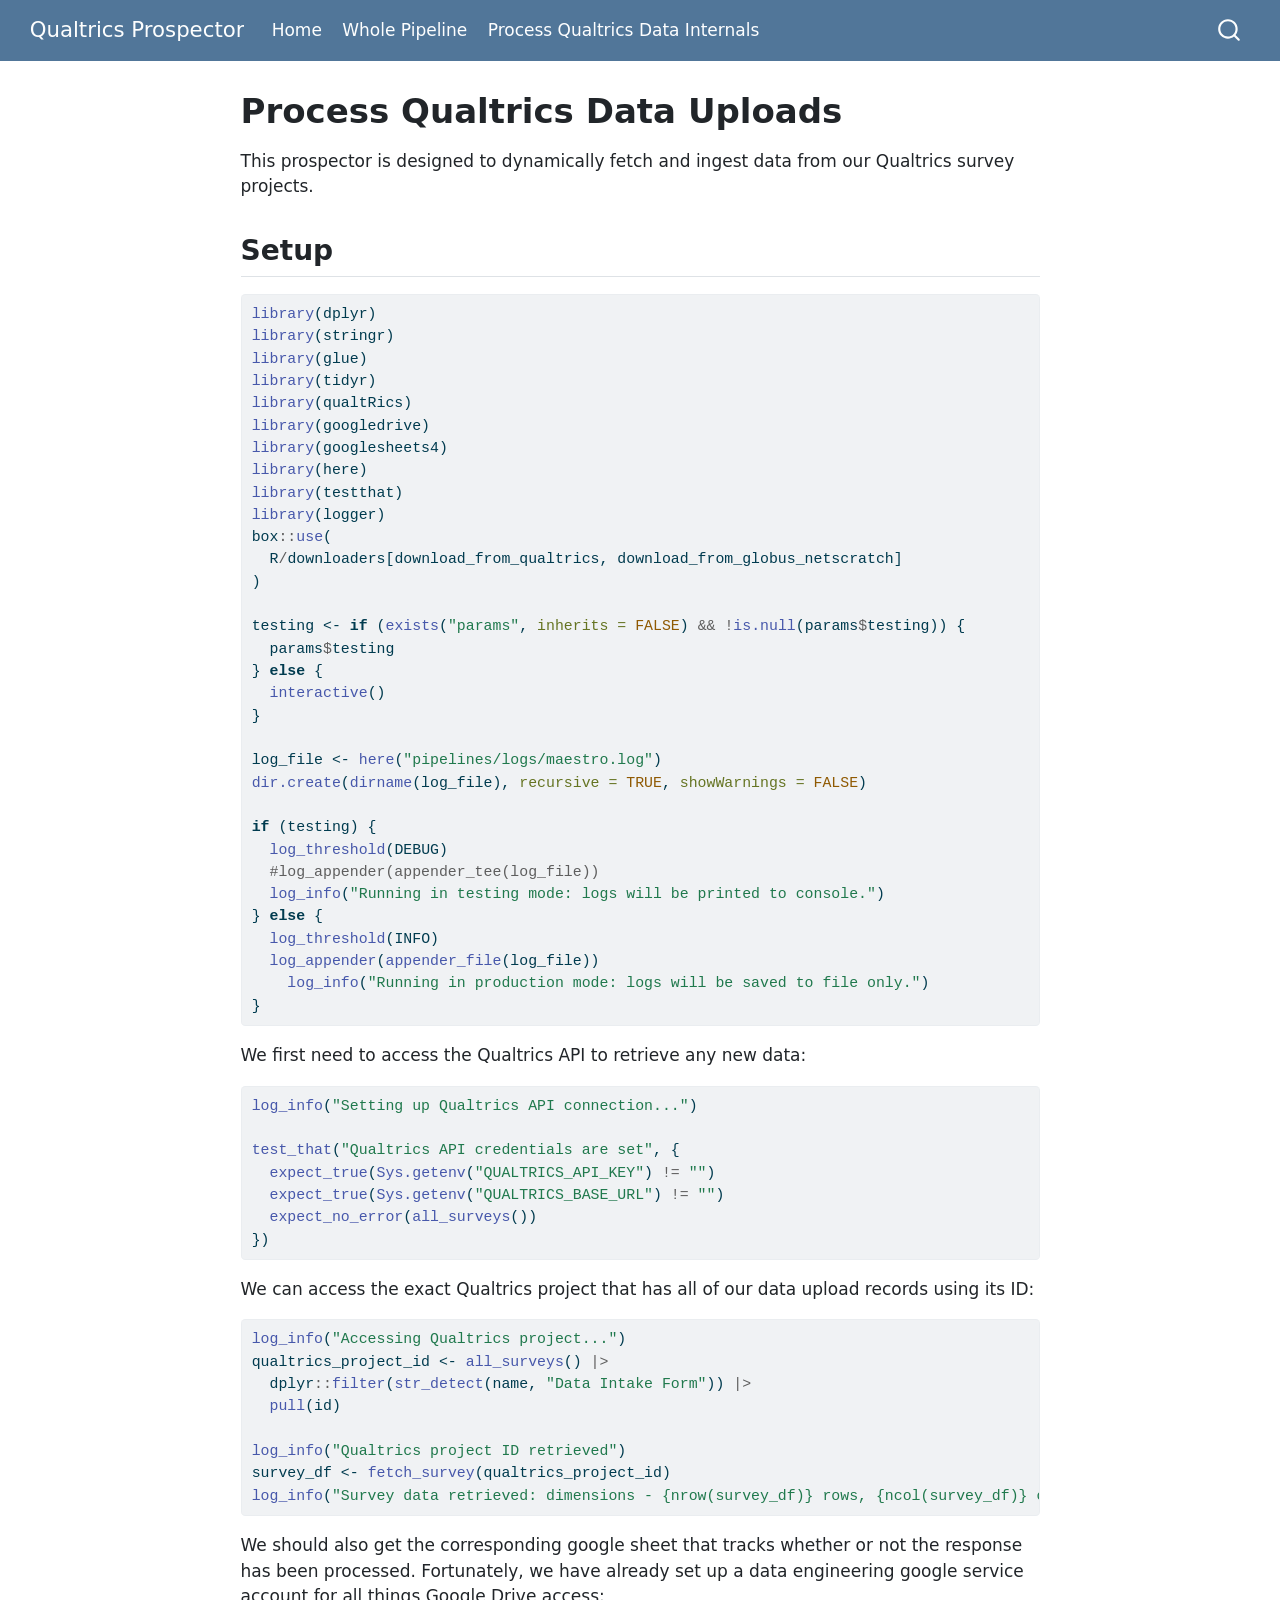
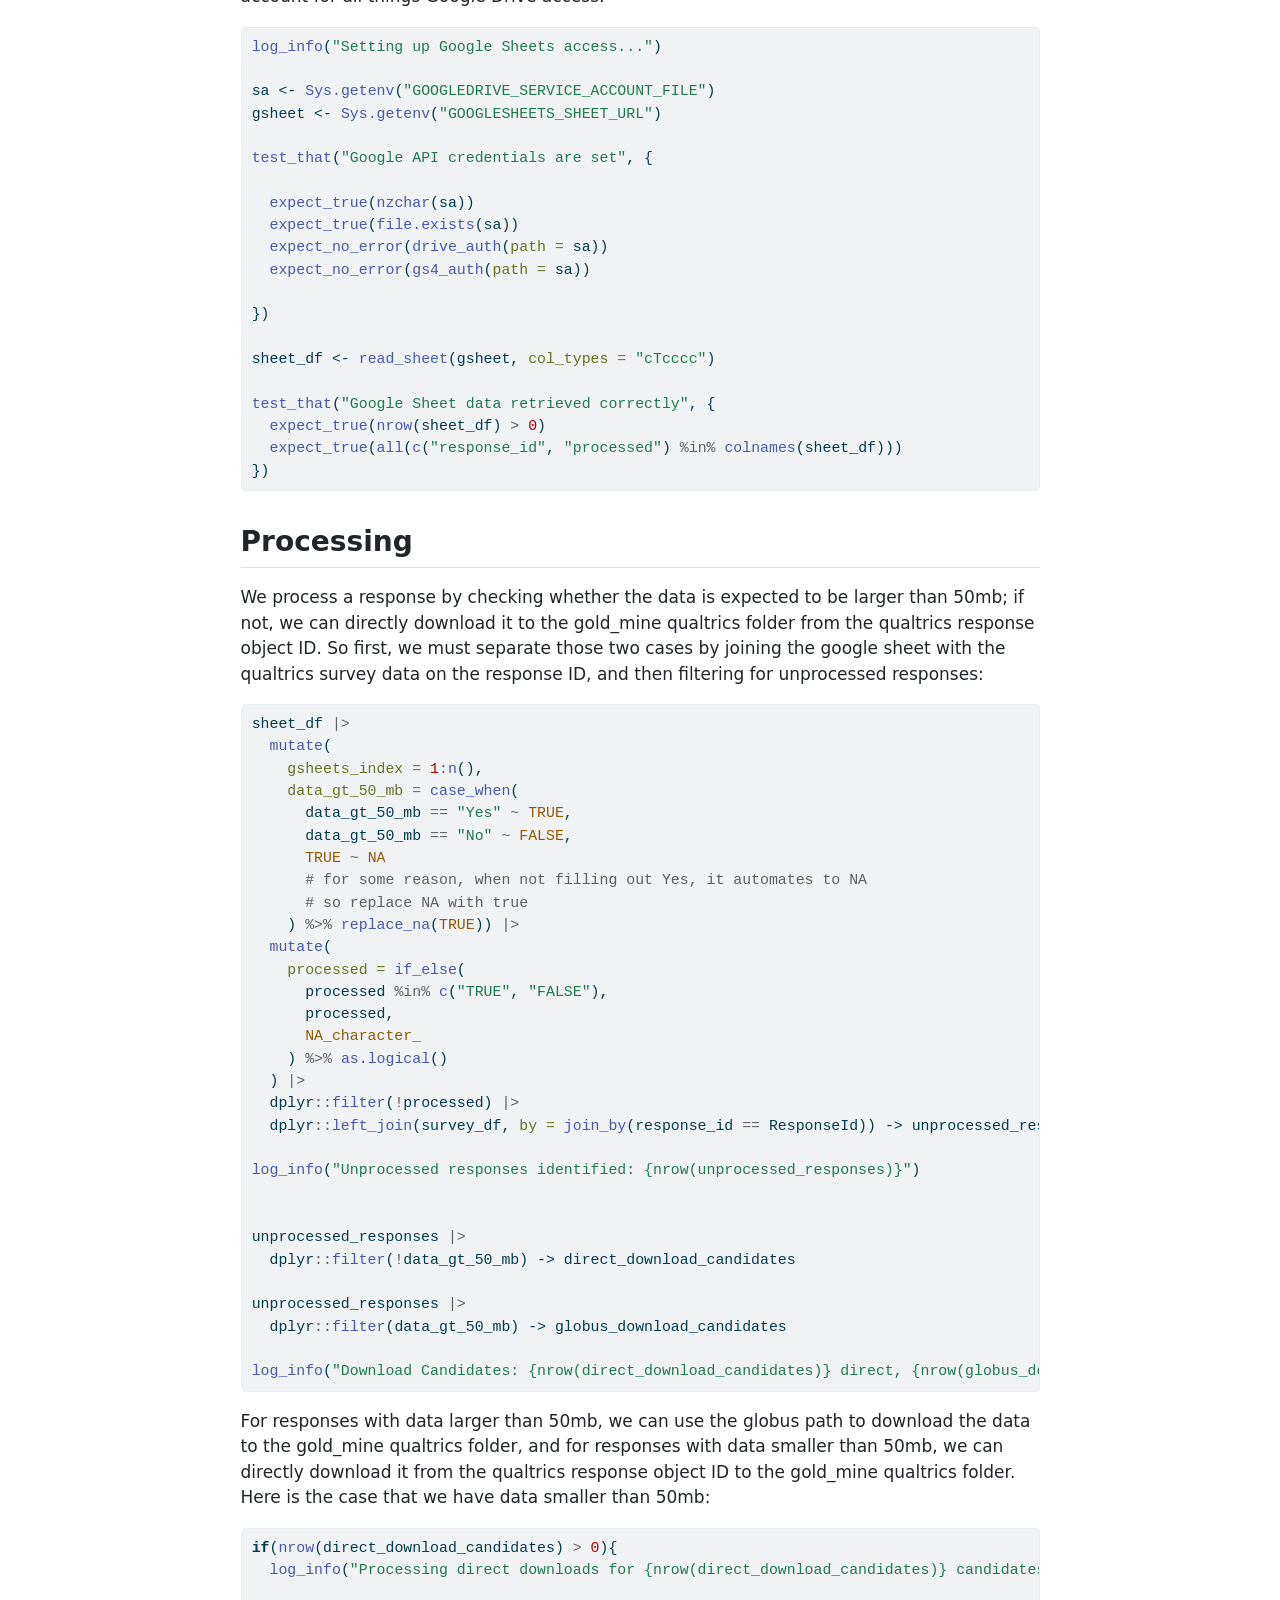
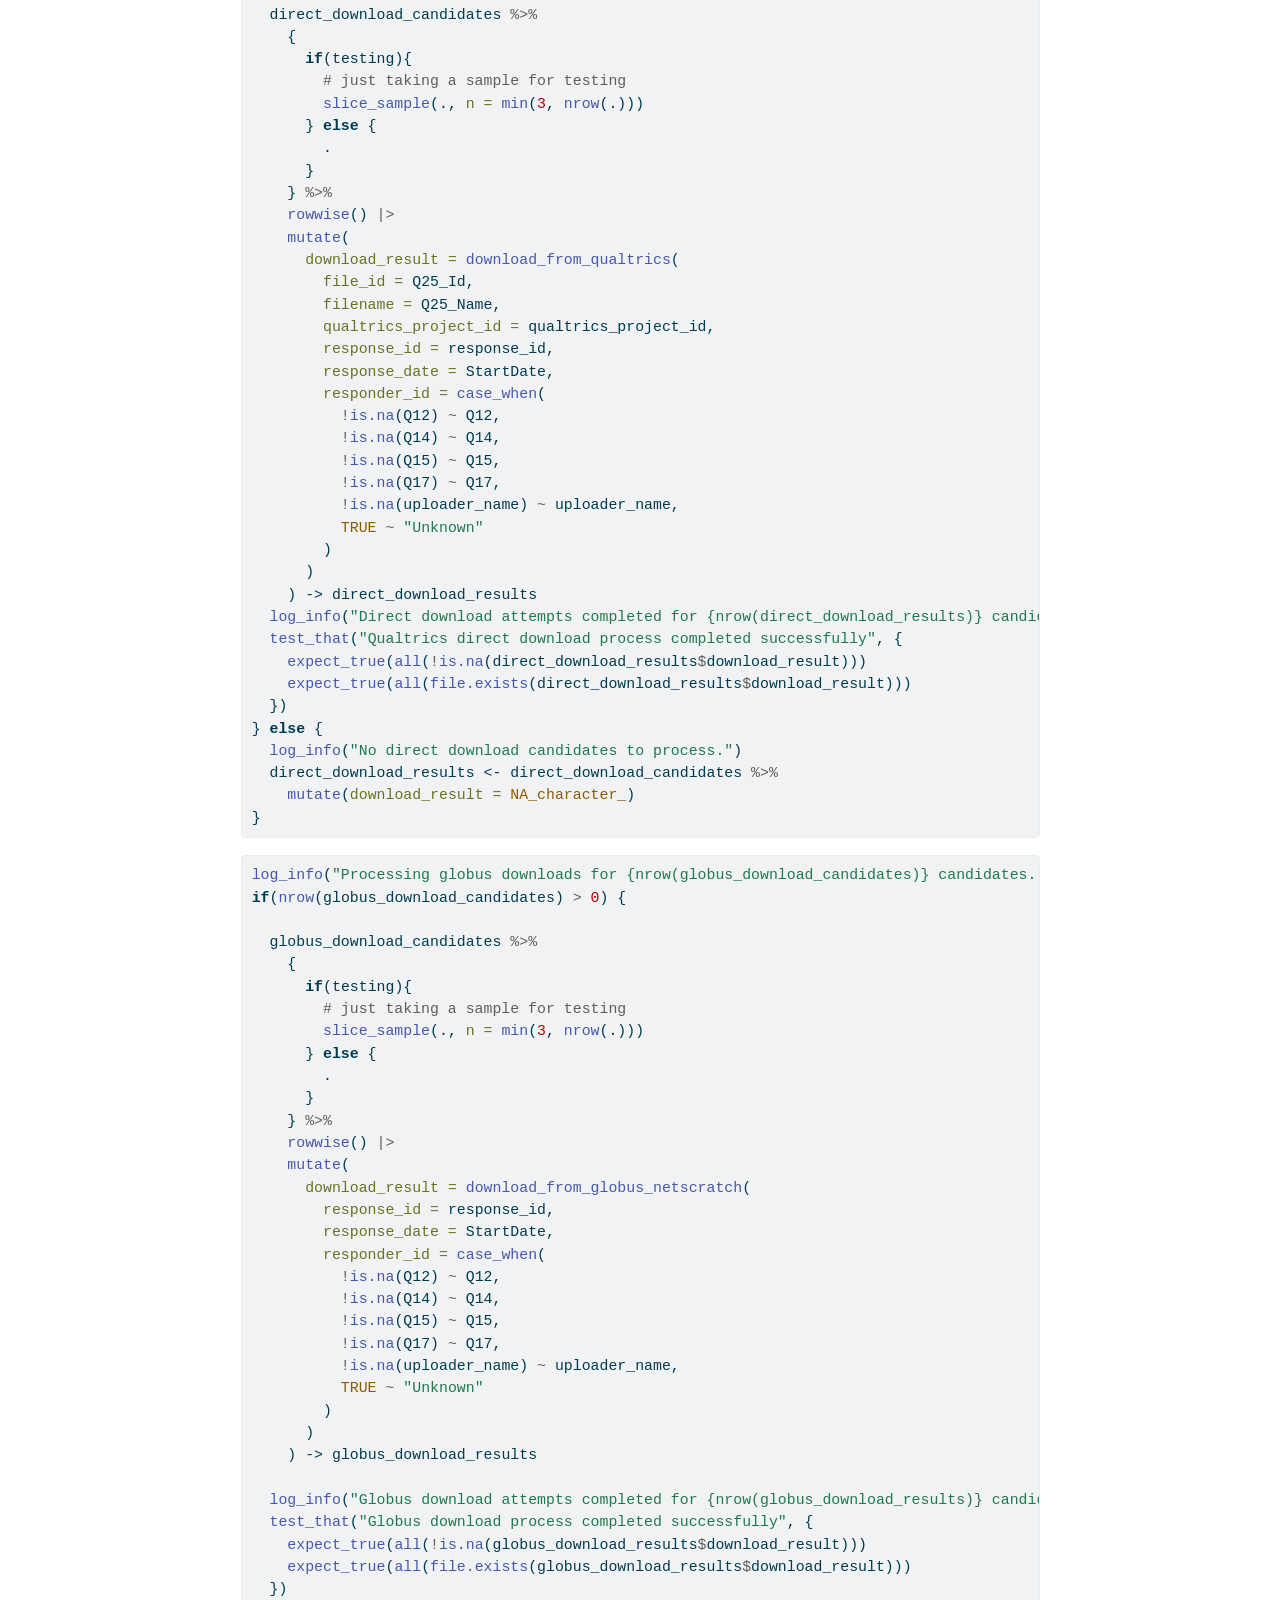
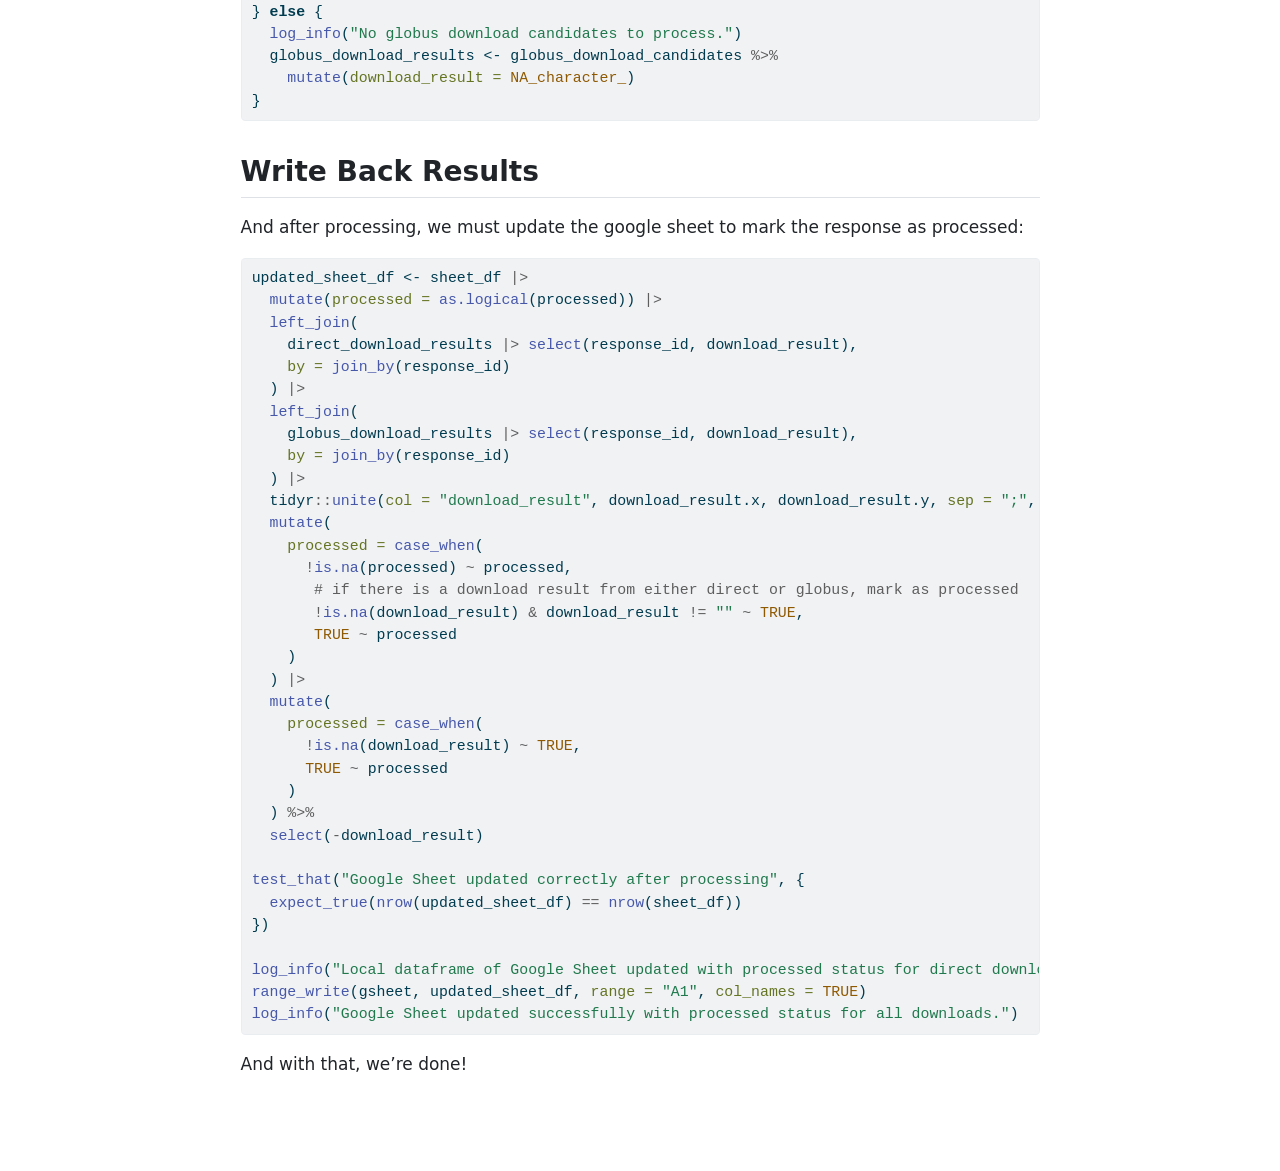
